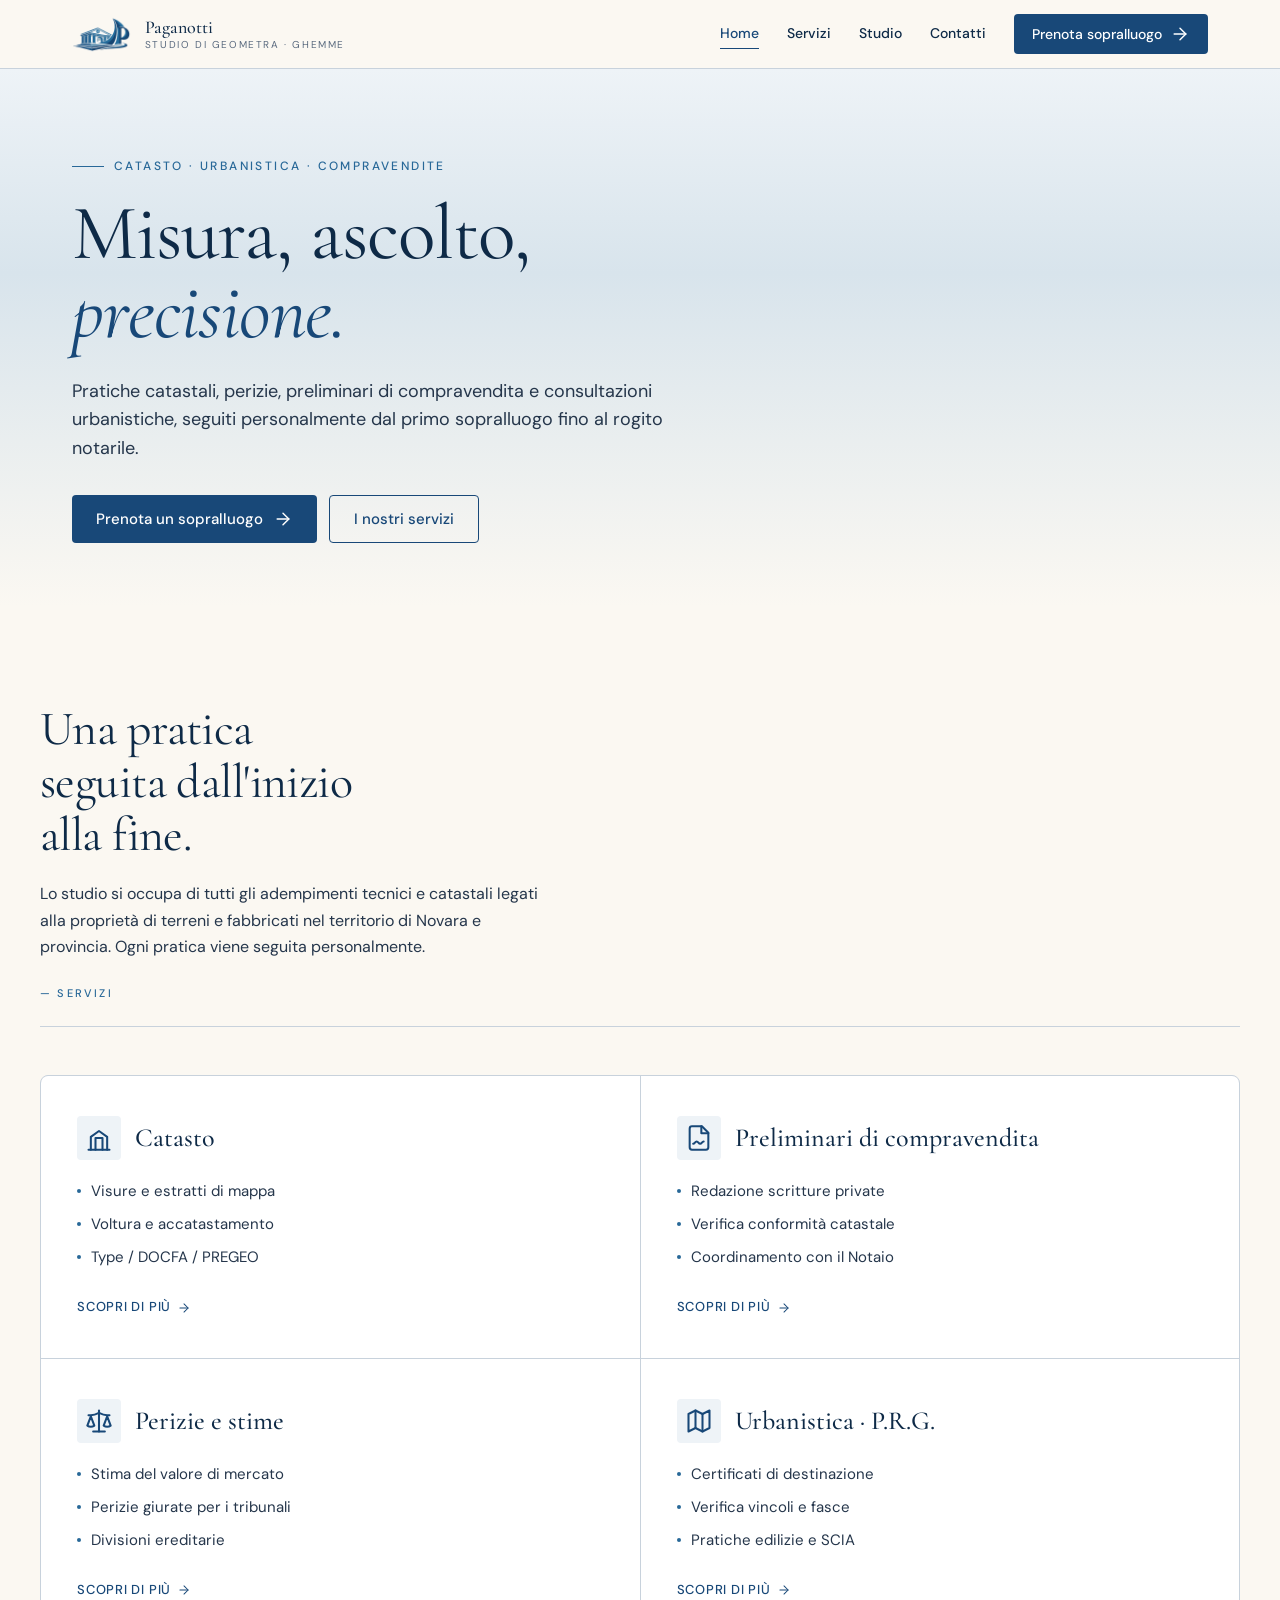
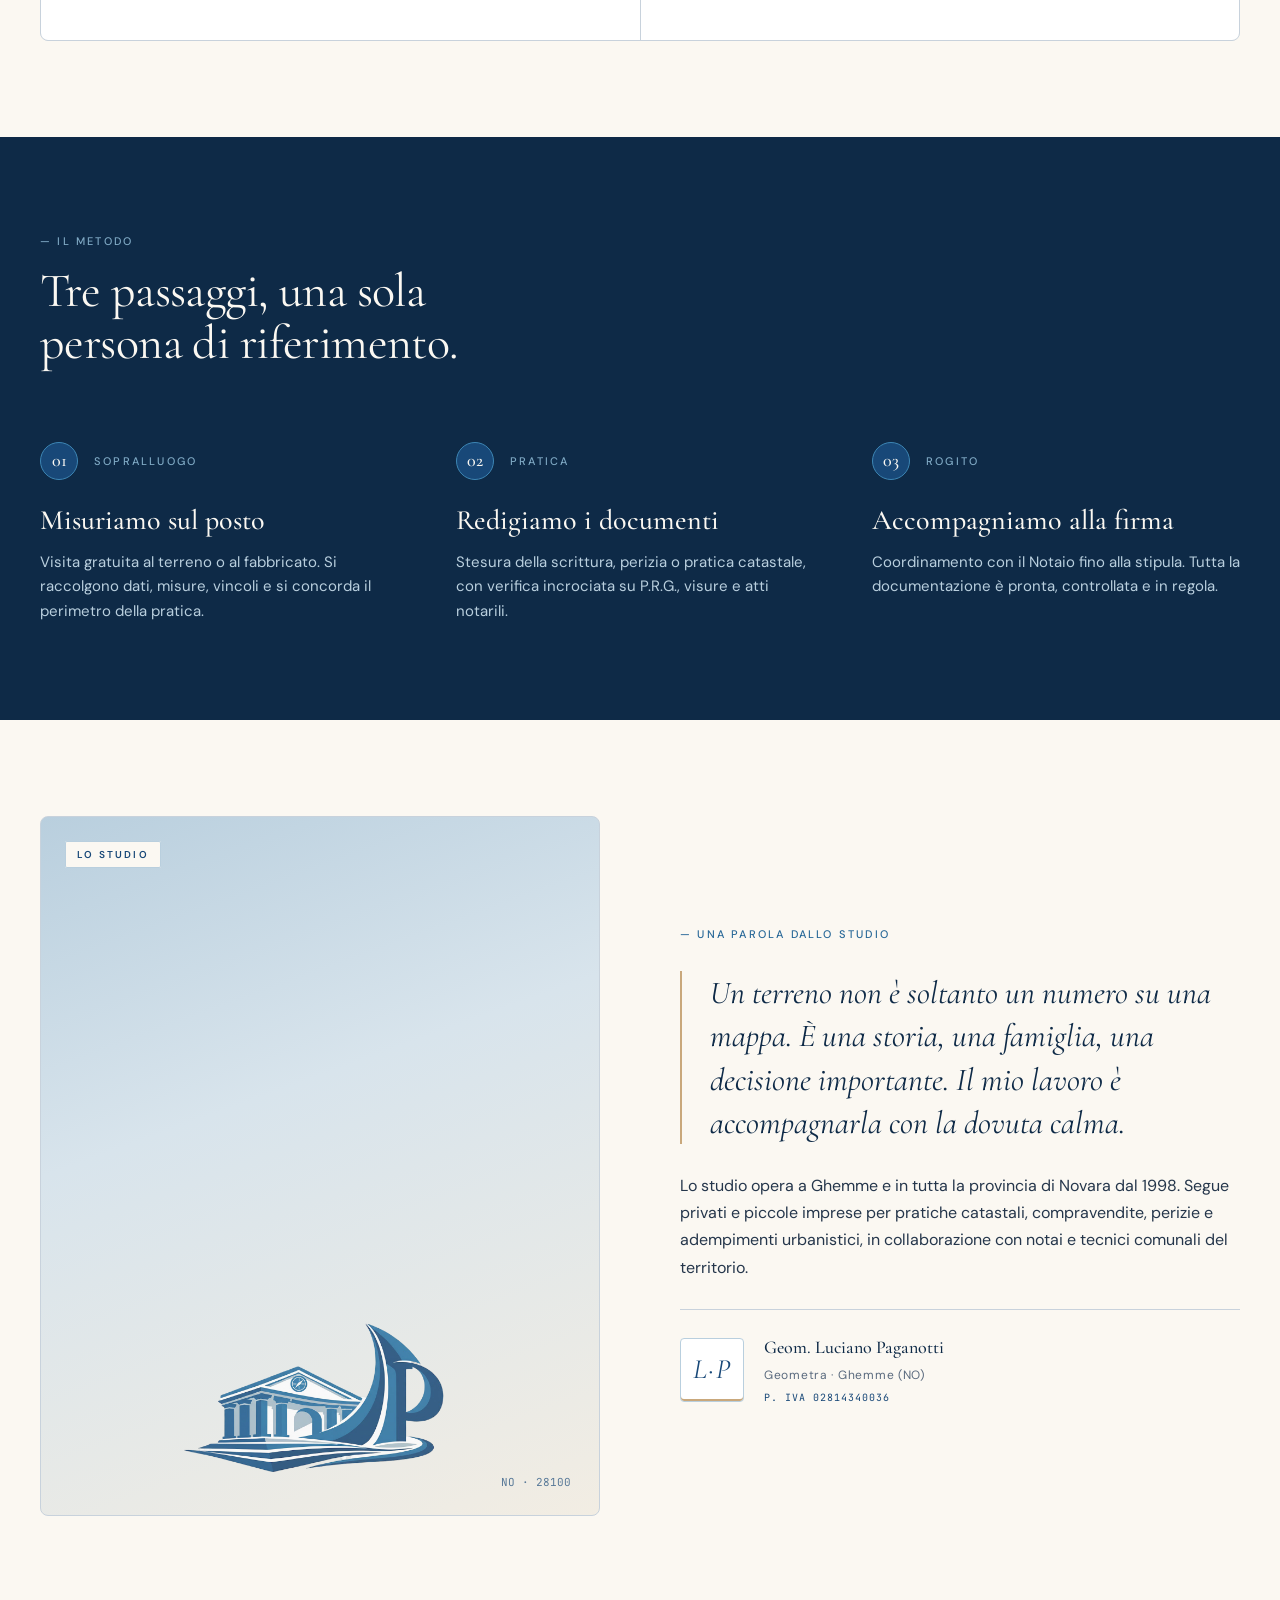
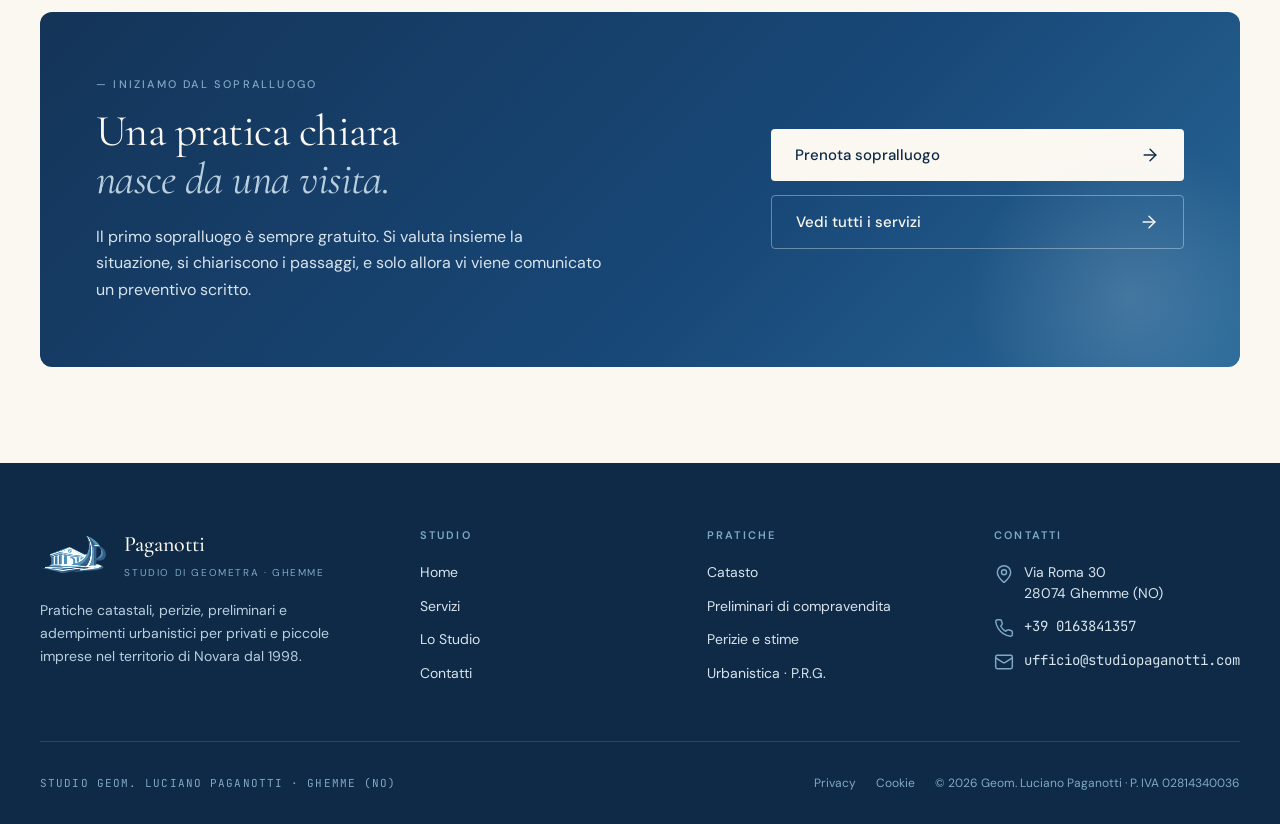
==== Sito Studio Paganotti - Standalone.html @ 203af07f "primo commit" ====
<!DOCTYPE html>
<html>
<head>
  <meta charset="utf-8">
  <title>Studio Geom. Luciano Paganotti · Ghemme · Novara</title>
  <style>
    * { margin: 0; padding: 0; box-sizing: border-box; }
    body { background: #184878; display: flex; align-items: center; justify-content: center; min-height: 100vh; font-family: -apple-system, BlinkMacSystemFont, sans-serif; }
    #__bundler_loading { position: fixed; bottom: 20px; right: 20px; font: 13px/1.4 -apple-system, BlinkMacSystemFont, sans-serif; color: #666; background: #fff; padding: 8px 14px; border-radius: 8px; box-shadow: 0 1px 4px rgba(0,0,0,0.12); z-index: 10000; }
    #__bundler_thumbnail { position: fixed; inset: 0; width: 100%; height: 100%; display: flex; align-items: center; justify-content: center; background: #184878; z-index: 9999; }
    #__bundler_thumbnail svg { width: 100%; height: 100%; object-fit: contain; }
    #__bundler_placeholder { color: #999; font-size: 14px; }
  </style>
  <noscript>
    <style>#__bundler_loading { display: none; }</style>
    <div style="position:fixed;bottom:12px;left:12px;font:13px/1.4 -apple-system,BlinkMacSystemFont,sans-serif;color:#999;background:rgba(255,255,255,0.9);padding:6px 12px;border-radius:6px;box-shadow:0 1px 4px rgba(0,0,0,0.08);z-index:10000;">
      This page requires JavaScript to display.
    </div>
  </noscript>
</head>
<body>
  <div id="__bundler_thumbnail">
  <svg viewBox="0 0 200 200" xmlns="http://www.w3.org/2000/svg">
    <g fill="none" stroke="#FBF8F2" stroke-width="3" stroke-linecap="round" stroke-linejoin="round">
      <!-- temple roof -->
      <path d="M50 80 L100 55 L150 80"></path>
      <line x1="46" y1="80" x2="154" y2="80"></line>
      <!-- columns -->
      <line x1="62" y1="82" x2="62" y2="135"></line>
      <line x1="84" y1="82" x2="84" y2="135"></line>
      <line x1="116" y1="82" x2="116" y2="135"></line>
      <line x1="138" y1="82" x2="138" y2="135"></line>
      <!-- base -->
      <line x1="50" y1="137" x2="150" y2="137"></line>
      <line x1="46" y1="143" x2="154" y2="143"></line>
      <!-- wave/sail under -->
      <path d="M40 160 Q70 150 100 160 T160 160" stroke-width="2"></path>
    </g>
  </svg>
</div>
  <div id="__bundler_loading">Unpacking...</div>

  <script>
    
document.addEventListener('DOMContentLoaded', async function() {
  const loading = document.getElementById('__bundler_loading');
  function setStatus(msg) { if (loading) loading.textContent = msg; }

  // Error sink persists across replaceWith since it's on window, not the DOM.
  window.addEventListener('error', function(e) {
    var p = document.body || document.documentElement;
    var d = document.getElementById('__bundler_err') || p.appendChild(document.createElement('div'));
    d.id = '__bundler_err';
    d.style.cssText = 'position:fixed;bottom:12px;left:12px;right:12px;font:12px/1.4 ui-monospace,monospace;background:#2a1215;color:#ff8a80;padding:10px 14px;border-radius:8px;border:1px solid #5c2b2e;z-index:99999;white-space:pre-wrap;max-height:40vh;overflow:auto';
    d.textContent = (d.textContent ? d.textContent + String.fromCharCode(10) : '') +
      '[bundle] ' + (e.message || e.type) +
      (e.filename ? ' (' + e.filename.slice(0, 60) + ':' + e.lineno + ')' : '');
  }, true);

  try {
    const manifestEl = document.querySelector('script[type="__bundler/manifest"]');
    const templateEl = document.querySelector('script[type="__bundler/template"]');
    if (!manifestEl || !templateEl) {
      setStatus('Error: missing bundle data');
      console.error('[bundler] Missing script tags — manifestEl:', !!manifestEl, 'templateEl:', !!templateEl);
      return;
    }

    const manifest = JSON.parse(manifestEl.textContent);
    let template = JSON.parse(templateEl.textContent);

    const uuids = Object.keys(manifest);
    setStatus('Unpacking ' + uuids.length + ' assets...');

    const blobUrls = {};
    await Promise.all(uuids.map(async (uuid) => {
      const entry = manifest[uuid];
      try {
        const binaryStr = atob(entry.data);
        const bytes = new Uint8Array(binaryStr.length);
        for (let i = 0; i < binaryStr.length; i++) bytes[i] = binaryStr.charCodeAt(i);

        let finalBytes = bytes;
        if (entry.compressed) {
          if (typeof DecompressionStream !== 'undefined') {
            const ds = new DecompressionStream('gzip');
            const writer = ds.writable.getWriter();
            const reader = ds.readable.getReader();
            writer.write(bytes);
            writer.close();
            const chunks = [];
            let totalLen = 0;
            while (true) {
              const { done, value } = await reader.read();
              if (done) break;
              chunks.push(value);
              totalLen += value.length;
            }
            finalBytes = new Uint8Array(totalLen);
            let offset = 0;
            for (const chunk of chunks) { finalBytes.set(chunk, offset); offset += chunk.length; }
          } else {
            console.warn('DecompressionStream not available, asset ' + uuid + ' may not render');
          }
        }

        blobUrls[uuid] = URL.createObjectURL(new Blob([finalBytes], { type: entry.mime }));
      } catch (err) {
        console.error('Failed to decode asset ' + uuid + ':', err);
        blobUrls[uuid] = URL.createObjectURL(new Blob([], { type: entry.mime }));
      }
    }));

    const extResEl = document.querySelector('script[type="__bundler/ext_resources"]');
    const extResources = extResEl ? JSON.parse(extResEl.textContent) : [];
    const resourceMap = {};
    for (const entry of extResources) {
      if (blobUrls[entry.uuid]) resourceMap[entry.id] = blobUrls[entry.uuid];
    }

    setStatus('Rendering...');
    for (const uuid of uuids) template = template.split(uuid).join(blobUrls[uuid]);

    // Strip integrity + crossorigin — blob URLs from a file:// document inherit
    // a null origin, so crossorigin forces a CORS fetch that SRI then rejects.
    // The manifest bytes are ours; SRI protects against CDN compromise, not this.
    template = template.replace(/\s+integrity="[^"]*"/gi, '').replace(/\s+crossorigin="[^"]*"/gi, '');

    const resourceScript = '<script>window.__resources = ' +
      JSON.stringify(resourceMap).split('</' + 'script>').join('<\\/' + 'script>') +
      ';</' + 'script>';
    // Inject after <head> so the DOCTYPE stays first; prepending the script
    // would push the parser into quirks mode. DOMParser always emits a <head>
    // (synthesizing one if the source HTML omitted it) but may carry
    // attributes through, so match the full opening tag. slice() rather than
    // replace() keeps us clear of $-pattern substitution in resourceScript.
    const headOpen = template.match(/<head[^>]*>/i);
    if (headOpen) {
      const i = headOpen.index + headOpen[0].length;
      template = template.slice(0, i) + resourceScript + template.slice(i);
    }

    // Parse the template and swap the root element. Scripts inserted via
    // DOMParser/replaceWith are inert per spec — re-create each with
    // createElement so they execute, awaiting onload for src scripts to
    // preserve ordering (React before ReactDOM before Babel before text/babel).
    const doc = new DOMParser().parseFromString(template, 'text/html');
    document.documentElement.replaceWith(doc.documentElement);
    const dead = Array.from(document.scripts);
    for (const old of dead) {
      const s = document.createElement('script');
      for (const a of old.attributes) s.setAttribute(a.name, a.value);
      s.textContent = old.textContent;
      // text/babel scripts with a src: fetch and inline. transformScriptTags
      // does XHR against the src, but blob:null/ from a file:// origin is
      // silently dropped. Inlining makes it a plain inline babel script,
      // which transformScriptTags handles unconditionally.
      if ((s.type === 'text/babel' || s.type === 'text/jsx') && s.src) {
        const r = await fetch(s.src);
        s.textContent = await r.text();
        s.removeAttribute('src');
      }
      const p = s.src ? new Promise(function(r) { s.onload = s.onerror = r; }) : null;
      old.replaceWith(s);
      if (p) await p;
    }
    // Babel standalone auto-transforms type=text/babel on DOMContentLoaded,
    // which fired before we swapped the document. Trigger manually if present.
    if (window.Babel && typeof window.Babel.transformScriptTags === 'function') {
      window.Babel.transformScriptTags();
    }
  } catch (err) {
    setStatus('Error unpacking: ' + err.message);
    console.error('Bundle unpack error:', err);
  }
});

  </script>

  <script type="__bundler/manifest">
{"96a0bc7b-ccc9-4e23-84e8-40f5778b09e4":{"mime":"image/png","compressed":false,"data":"iVBORw0KGgoAAAANSUhEUgAABAAAAAKACAYAAAACfQphAAAQAElEQVR4Aey9B4AdV3X//[base64]/[base64]/Ao7bINgAeNSpraASMgBEwAkbACBgBI2AEjIARMAJGYKYRePT22AbAo2dlLY2AETACRsAIGAEjYASMgBEwAkbACMwsAo/[base64]/is9e1/7Fv//+nC/+2/fnXHfd9e033nhjwPIDNokNZASMgBE4PAg87lXYBsDjRmcdjYARMAJGwAgYASNgBA4UgRe85Zpw247dx07E0W+3Ifjtmpf/1saB+On/+t+/OvG6/7hh7dVf+felV1z9lc7r8tw7UHPaOEbACBiB2Ung8VttGwCPn531NAJGwAgYASNgBIyAEThABP796kvTyclm9Uf/+7/P6Wqf+9p1q4+4cG618rb5lfLlbaG8Z/uWO/94EsG7/vMjf3vmS/7wcxueduEn5q+99OqS3SFwgC6ADWMEjMDsIfAELLUNgCcAz7oaASNgBIyAETACRsAIHBgCIpJUveCe4fGxxr987R+e1NPRfvpTTz7qRUcsm3fmUzYc9cYX//ZT3viDb339PT/4t+uuqW+/5S8r6chHeqPJN5503sd/Z93ZHz5y+Zkf6bn++uv9A2ONjWIEjIARmLkEnohltgHwROhZXyNgBIyAETACRsAIGIEDRmCsY/fOdWvW/deX/+5bQ+//4DVy845RRO29aHodWHv8qfjbv/ocXvr807r+c3vbCT/YgnNu2zJ09S9v3fhXu3bt/mReKl987t/ddNoR51y1eu1rr+68/vrcNgMO2JWxgYyAEZhBBJ6QKbYB8ITwWWcjYASMgBEwAkbACBiBA0Xga1dcEdUnmr9+3gtf9P1vfvObuPLKK9HfPwzfd6jXG5g3rwuXXnopXvmqV2mZjwXz5wdHH3PU0gWV5PT6pl9cMXzr/35yYnDHn7hy/XXnXHfNU486/9pFay+9unSg7LNxjIARMAKHnsATs8A2AJ4YP+ttBIyAETACRsAIGAEjcAAJ3LF9S1+pt/N7c1Ys+fnX/+teXPb+v8LW3ZMIu8ooo4lFXT4+8LqT8e5XPh31/k0Im7pBsOQYdK97sl8+5rePrXUsPXPzcPTpzbujT++Mm2+v5Z2/u+rNf7Fi6WVXVex5AQfwQtlQRsAIHBoCT3BW2wB4ggCtuxEwAkbACBgBI2AEjMCBI3DDdVc1B/qHbj7m5FP/s95oNH784x/jmmuuwe7dEZxzyPW/jirw2tc+F+eccw6Gh4eRpina29vR1dWFnp4eLFq40F/QWT6ptzn0lsFNt32gb/Ptl0fD2SvWXPiZDSsv/uxC3hVgmwEH7prZSEbACEwfgSc6k20APFGC1t8IGAEjYASMgBEwAkbggBEQkWxseGL72MT4908+7ZTvB50x/vqffoL3X/kP2LkrQTP2ML9Rw2pJ8EcvORGfv/gFGOjXTYBEUMkb6A5ztJdj9HQA/sqjglUnnnLykiOPumQix5X3bh/9wqaNYx/dWffPXHbpXx+7+vxru3QjwB0w420gI2AEjMDBJfCER7c3vCeM0AYwAkbACBgBI2AEjIAROJAEfvWfn6hNTk7eEgRt/9nRPe+Oalsbvv71r+Pv//7vMT6eoVQqQTcKwGcDnH7683D++edj586dSJKkMCOKouKuAJ4wz/KFvZ3zVx+7fsPSo5a/QYbv/tC2e2++on9o52sXnnfNk9e8/vPzdSMgYHuTETACRmDmEnjiltkGwBNnaCMYASNgBIyAETACRsAIHEAC6tzncaVroL67/7+X9fZ+RyZHsaSrDR/6wj/h01/5T0yKhwlVrHNGqj9+7lxc88r12KSbABNxjNB1Io9LcGP9qDRH4SUe0ASSWg1l5zB/3tGLjjrixJf51e4/7ts29ImNjYnLe87/8+cvvPDzK1ee/aWyDmkvI2AEjMDMI3AALLINgAMA0YYwAkbACBgBI2AEjIAROLAEbv3aFVEtbdyduPA7k6P1n01MTGDRokX42Ec/im/8+w+LybLiJ5Bp5gUveAFe85rXFHcCNBqN4g6BTCuSJCnuBtAIPyie8w4CjtdW8ucsWTb3GUvKtXeMbL3rY/133XX5YGP4+Ssu+fNVi8+/tqrtZc8UlhgBI2AEDjmBA2GAbQAcCIo2hhEwAkbACBgBI2AEjMABJ3DXv189Pjk28X8bnvmsv8fE7oHBpAPdK0/COe+8El/59j0op3WUVE0N8MeVEJ/8/dWqYzC4+Tb4jSG4uEMj/23w0hwhnLZN4XRzYLI+CS/w0A4f1cyhVF2M1cvWHtm+Yu3F4xE+sPme/j/dsWv8vMWX/u2G5Rd9tUc3AnQG2GEEjIAROJQEDsjctgFwQDDaIEbACBgBI2AEjIARMAIHmgA/CnDrH/7+wEQj+sHq45/6veGhIQRBgHK5jM9+9rO49cYbgTgGPwrAP2rrdeDVr34ZzjjjjOLbAXgHANtTYRgWdwX4vg/P84rnCFSrVXR2dhbjccwF8+fL+iNXnnDUhqPO7F3c+56d9975gS07Np2/+pJrn37UW69dtODyv2nL8+tsMwB2GAEjMP0EDsyMfK88MCPZKEbACBgBI2AEjIARMAJG4AATkOc8J4nbkrvqSfrvCxfNv2NidBfagx7cdfMmvO2z/4ob+0uoNjNUdBeg4kZQ9er46Cuejnf99tEY7N+KZm0YmdYn9QSQBFkewSuVkIqg5jI0A0HucqT6X6XZRLnRgFePsaq3d/5xJ5zwe6tWLf/Axr7hj97WH71ncqT52gWX1p6y5sLPz78xzwPYYQSMgBGYLgIHaB53gMaxYYyAETACRsAIGAEjYASMwEEhcM91Hx3LJfhhZ/f8f26qkx5r1H/BggW44YYb8P73v7+I7Ks/j3KpDNZVqw6vfvWr8cxnPrN4JkCe50Ub51yR8ryV5zMBmOdzAUQErBMR1Ov1It9RrVSOP2LpU49Z2nFJWzryJ/1bN/3J6ODQG55/7qdPXXbOxxav+ru0yAAAEABJREFUvfTq0kFZtA1qBIyAEdiHwIHKugM1kI1jBIyAETACRsAIGAEjYAQOBgERyW/71ke2ucnBbyybW/23sYkUtYagNO9EfOubv8S7/vjDGImBuFGGl3cCDpgzt4Rrz3kO/uApC7Cr7y7EyRCSQDcI/BIkmYBLJ9F0QVE2FnRiSKoYSX3U/TYIMviewE+acFEdiZbnKKF73pr569cf/xxpL31gYEffp7fevuNP7+5rnjH/nKtWLz3jqsrBWLuNaQSMgBEAcMAg6NvjARvLBjICRsAIGAEjYASMgBEwAgeFgG4CJIlXuzksz/t/tXs3jjFSz8h914oV+Id/+Ad84xvfQLPZ1Kg91HnXzYAkR2+vwyWXXILly5djcHAQURSBzwNgP8/zwOcBcBwdGyyj4bwjgM8OSNMUzPOOAvbj2I1GA1R7pdS2es2Sk1cev+qNGO37SP8dd35kKG++dunZVx239rVXd+qYjmOZjIARMAIHhsCBG8XenA4cSxvJCBgBI2AEjIARMAJG4CASuPtb14ylUfQ/WLj4u/XRATSjyeIz/UPBkbji89/GD2+9EwOZOv81oCQCL48wvzfFZ9/2OpzQXsN4/1ZEo/2QruVoluYjzDx4MdCd19GRTCAMJlEu1VHHJBpSQ6abCFTYTEH5cR1U6ipIpKzjh1iycPHSRatWvbI2PnLlto0br747blwy/9zPPW3puVf16kaAwA4jYASMwBMlcAD7uwM4lg1lBIyAETACRsAIGAEjYAQOKgHXlm9ZeeRR/1jbuHGrOthgtL5SqaC/vx8f+9jHUKs1ob6/RvunzGBk/6g13XjnO9+JiYkJ7Nq1q7hTgNF/1vHbARjh5zgsozguxRFEpLg7oHXHAOuhB1Oqvb0dXV1dWLVscdfiVQtOm+NPfnDg3l/+8Y7dY+cseMOVT1n4xqvn6Vi+drGXETACRuBxETiQnWwD4EDStLGMgBEwAkbACBgBI2AEDiqBu791TTPKB/938ZOP/Zex2MHvnAdUy5q248a7x/GKN70XjRLQLAO5hKoAbQCeedxifP2DF2Fd7V7UfvVjlLbcAT8ZQymfhPMFQclHmAmSiToqaV4o9WNQUSCgtBWoLm1fzRNEeQwJHbzAwQ89zG1fhEXdS/31xz7rOQvnLP7j/i1Df7brzu0f8F/7Zy+ee/61i3QjwP72hh1GwAg8RgIHtLm9CR1QnDaYETACRsAIGAEjYASMwMEm0N3Tu8vvXvBtTDQ3igh8X533MMS8efPw65/8BP/6r/8BJ4BWIctQHLn+fMqGVXj3u9+NkZERDA0NFXcDJEkCPhdAq8E7ATgW7wwQEe0vLIY67uAzASi2ZzveMcB2fDYAy9iP9WzL+s62amX1iUc+dcXJ69+c7t76od133P6OnjM/8czF5187V9vY3+AFWfthBIzAIxM4sC3szefA8rTRjIARMAJGwAgYASNgBA4ygVu/dkXk+eFNvUcd8e3a+DZAAiSpIK9UMHf9enzir7+B/7lzEhn00L92q+r9VxKgN4nxmqetx+XnvQLN/[base64]/YAj3O9IU8H28+tXPxemnn46BgYHiuQDbtm3D9u3bi2cDhGEIRvcpjdQX3UVk73MAOAfLKbYREd0MyAs558BvDeDdAByndV6r1RAGvr/6qFWnLjxuxTuyoY1/vGPrzje/8o1X/87Kt35p5cqzv1TW8aZuN4AdRsAIGIH7CBzonDvQA9p4RsAIGAEjYASMgBEwAkbgYBPgswBCP/vJkoXz/72e+Mi8NtSbVUzWy2guOh5/9W8/wZe++X/YlQORutYNFwOBBtyd4Lgq8InzXoDnPPlExCP96KprZH/zJmT3/hLV/rtRSfkcgDqiPEAz81FHgInUwWsAbSgjylLEeYbcS+FCwHcJsqSGLKrDR4qkmRRqxB6aaluQBaDKE5OYm+VB76oNv7Ny7bEf3D1Rv3LTrZs+OOo3X7HsbV9Zc/QV1+loB5ucjW8EjMAsInDATXUHfEQb0AgYASNgBIyAETACRsAITAOBrde9t7/cveAHY6MTuxh11yh6Eb13Golvnz8fV199NW68cVthSeACaOWUtGT+ogW44IIL0NvbWzwTgJF9foafdwLwzgB+jp/jaFOICBjR5xyM8LNtq459KM4tIsWdAiJS9GEbkfuXYc9RCkN39MpFx5xw8rqzqo2BK3ZsuvfyiZ2jz15z4d/M17F0p2JPQ0uMgBH4DSZw4JfuDvyQNqIRMAJGwAgYASNgBIyAETj4BEQkLoXlm5GlP846fHR0aGhfI/BdzREskAbi+Sfg7Pd+BuND4xrDB2LfIfE9xKJ51W+tL+Ndr3s+Jgc2I5c6mmmIKCuhtrtfy/oQTw6iJE205UAYxUjyHB4/IoAcufZvrVC0nqLX7rGNODgIuAFA5Tovlfk+KK8qSLwIlUoXYjVm8REnrznh2BMv2DI2+ZF7RsfeuuDCv3jOggs/z42AfWaBHUbACPymETgI63UHYUwb0ggYASNgBIyAETACRsAITAsBX9Kdc4465jv9uwdHyuVy8Vn8VkS+Uqmg0Wjgq1/9KqIoV6fcQV33wi6nrjW/IeBVr/o9LDriCAwPDxcOO/voxgLGx8eLZwmMjo4WYzLqz3KNzhffCMCUzv2+Yhnn5gRsS7Ffqw3PKbaj6vU6m4Ipnydw3BHLNqxa3PmufHzXB0dHxi5eet5VxcMCta1XNLQfRsAI/EYROBiLtQ2Ag0HVxjQCRsAIGAEjYASMgBGYFgK/+pvLa4s65X8qzaHvh/PmIOtoQxI1ETXq8GoOC6rz8Yd/9R/48x/chXqjiSwFRBLEeQMdLkMpquM//v4arOyKsXvXTjQnJyCJQ4AQYX0YtZ0bMblzJ/xardggKBx8DfeL/hUtup2APANTbig4zSHLodW62SCgs09BK3nHQCpAon1ckCF3MSIRZEGAtBEhrjUQaNoJ5xasWPnU1SsXv2d73+Cnt9y16d29537uqb2vvbpTNwIc7DACRuA3hcBBWae9iRwUrDaoETACRsAIGAEjYASMwHQQEJG8zU82LVy+7geNZhTxWwD4WX0tLxxw5nt6evDXf/3X2LRpk7rXDqn+17KN7Xp7BX/0R39U1DWbTaijXfRl9J6Red4F0N/fj7GxsaJNK6LPMbghkCTJ3j6sY3+K9Q8UyzkH5+X47M8y9uNzB3jOfG1yIjjyqJVPXrJu4duH7/zZe0cao6+d/8ZPHd915ud6tL39Df9AsHZuBA47AgdnQfbmcXC42qhGwAgYASNgBIyAETAC00Tgx1dfOtFTDX+6a2Dkpu72KtJKL2quDV4+CpeNoFFehZ/dOY4v//N3sW0sR5o0IboJUM+BSVVPcwIvetIK/MFZvwcZuRcurCLOPfhRjDZxKGvbZGIU9d39hcIkRilN4GdZISDTlWbIvRyZyxC7tFCi0X5G/bWy2CCAtpc8x3x4aK81kTWHIMko4iBCVk6ROP3TPAwxOTQJP/WR1DN0VbrdipNPPT2slP5koH/yI6NZfnbvGz9zzNIzrqpwXJMRMAKHKYGDtCx9lzlII9uwRsAIGAEjYASMgBEwAkZgGghoND1zQfWengWLfqx5dHd3g9H1RCPzrc/Xd2jZF77wBfzwhz8s6vhsAJrGOwSYBkGAl770pVi9ejUYiWd5qVRiVeG8O3XOWc5vCGCUXqPw4Fws51xMWdaqY56dWynzFM85Dvsyz3lYzm8XYBnzbW1t4LMIWMc18NkGi+f1zpm7sOt0NEfePbxl46UDgXvW4vOvnKtj2N/zhGYyAocZgYO1HHvDOFhkbVwjYASMgBEwAkbACBiBaSMwmNVHKn72v8Nb77rHn7sQWWcvGrlG2YMccW1Yo+1jcPNPwhvOejc27ZpE5LoQIUGqUfuqJChlTWxYIfjo5W/AxG0/QdAcQJpXkUs7xOWAZOjOG5jjYmy95XYMb94GadbR7js4ZMgSjeLrWF7ZhwRTcr4H8fTP7Uz7q8LcQ9UroekHmISgmpcQRA6VOECp6aEJH7VUMKF1k+Lg8gC+sE2mbT309HTjiNXL5y1bu/ZNzV39H9xxy663VF/3mafOPecvO3QjQGCHETAChwuBg7YOd9BGtoGNgBEwAkbACBgBI2AEjMA0Ebjr6kujPEt+PZYFN6gzjPb2djCCn2UZGKFnvlqtQubPx5e+9KUiqs+oOyPsFNtMTmZ49rNPxesuvRSM9DNSz/5sxzsEOC7PwzAsvl2AzwXg8wHYtxWtZxuK7SjmWwh4zrla5483LZdKcsQxa05deczSS+ub7n7P7u23v2rOOdccteD1n2jT+ezv+8cL1voZgRlD4OAZYm8QB4+tjWwEjIARMAJGwAgYASMwTQREJEceb9ao+/duuvfObbFG6ittVcAJSlVBJg0EleXo7F2P675zC777s51wWYyyL5C2uZjMy2gPJpFMDuJdZ52OkxY6jI41EMWimwUp4rgJF+sY2qekU1FJrYaR/n5Mjo7AR46KH0KSDEgz8KYBdcZRfCRAi5x4cM4V5+XYB1X3SqBqQQ6qlE+CaotTUC6rgMoQgCrl41o/joR3GFQrCNsWdh/5lKe/AN2L3ze0ZeTdfZG8pPvcz6/EGVeEsMMIGIHZS+AgWu4O4tg2tBEwAkbACBgBI2AEjIARmDYCt3z24porhb/C7vHb+Tl63gXA6HzhhOc5dJOguDNgaGgI3/jGN8AoP5/ITwNDjeozZftFizrx3ve+F/HoKBj9Zxmdd4qRfp4zZR9G9QcHB8E7Aejwt+o4FutYxnxLrGfZw6nV9uFS3p3AetqxbuWyFSuPX/u67mz43aOb731Td1B5+oILPz//+uuv99nGZASMwOwicDCttQ2Ag0nXxjYCRsAIGAEjYASMgBGYNgLq4Ge+lLcDjZvjwS0YL4VIe7o1Ih+iHHSiGU0iyyPklcX4h3/8Hv7zf25H/2QF43mGSQE8yVAKHEoa7X/mSWvxrsvPRTa6SaP6QFmj9bFfQeSV4Zd8JHnCmwtQKZfgxQlG+/ox2TeAoBmjw/NRznIEuaCkkf/MEzSzBHWkSEMPTZ6rHJqgwiwD5aU6lirPYxRyg8hVqUSgatlCUBVdi5fzuwnqiNIJoDYIPxrFnGUnHLPq+Ce/Y2Qy/VDflpGLXv7lm07pPvuT3brZILDDCBiB2ULgoNrpDuroNrgRMAJGwAgYASNgBIyAEZhGAuHE0GjnsjU/2bxj9zZG27u6usAoOe8CYMSeZXwWQHtvLz796VDneQ0AABAASURBVE9j+/btxW35/Gy+biCAUXu2L5fLeMELfgsbNmwAo+2M8LMNx2HKcdSxLvqyPfMjIyPFXQX8hoHW3QJcOvtwbOZ5RwHTJyLayPG4Hs7DPO3hPMgzf/GKBU+ds3Le24bu/tW74kb0oqXnXbPkuuuu857InNbXCBiB6SJwcOexDYCDy9dGNwJGwAgYASNgBIyAEZhGArdc94G4uy28KZsc/8VYI4Qrz0d5bi/qGnEvIYaLawhcgK72LvRni/HJv70epVKOatWBTjydafgeMufjxOXAJWc+B2ObtqCs5zUpIQra0MxTZL6DcwCfDRCkGdr9AJVUEA2NYWzXAJKxSbg0h5fp4p1APIdMo/+xB0z6eaE090GJ9qMSF4Fq6NhU07WDEm1HVfIhUH42hpLo+HEMiSK1JQTCMsIghpM6OoIyuoOgc/2pz3nJZIQ/7huZfOtF/[base64]/avXvkHkGGDilhYXsvJn1BXC1hJJ7EJDRyXq5CFi/Fn3/5n7F9dxPNrLNQ5lLkkmNukGhUP8Z/fe3jWFzagbbGMHrzGtqyjkJ80j/lldsR5R7ghchdgKpoJH98Nya3b0J95xZ4Ew20a5Tfz1IktUm4KAbvGhCBHjlyLwd8QOAhTXJ4vHOgUAY/03qtyVWJVEC5oIoUAaIUaGr7XKUFgKYuEzhonzRB4Hkoh2rTnLVuzZp1v1dD+eO77t75/t/70o2n9b726k7YYQSMwEwjcNDtcQd9BpvACBgBI2AEjIARMAJGwAhMI4FXCm+ol01ee89N/Mw9o+H8RoBQneFWVJ7ReBEBnxFwww03FHcB5DnAyH+SJGjGTTCqz3xHh1d8K8DExATq9ToYfWcdx2X95OQkeDDPlAp0IM4xMjKC4eHhYiyWsQ+j9C3xnO3ZlmI5z5+IOKaIFM8z4PppK+detWTB4tUnrn/j5Jab3zNU2/3yBa//xKq1l15deiJzWV8jYAQOJIGDP5Y7+FPYDEbACBgBI2AEjIARMAJGYJoJhOX+3mpwY7p7ezzmBFS5o0Mj6AKvVC4U1cZQ1sh73LYW/3z97RgaH0amgfyKX0I5KCPNE2QaWi/pX8zPftpT8YZXPh/J+A40Aw9JOdSAe4JSVduGKUI/BpCoo98EvCoy0Tk0Fp/FKZrDuzHetwP56CjaswxlDwglg5dncFlabChwUwHOg/MD5OL2CMiQ638ZILlKQ/6iwsMfIgJuJPBjDkxFBCKimxsBKpUKVq8/6Tmh53+gr6/v3RtHk9MXvvHqeTq/gx1GwAgcWgLTMLv9jz4NkG0KI2AEjIARMAJGwAgYgeklcN35G2pBGPx62/DErXSERaai/XSAGalnVJzljJDz7oD/+q//wi233KJRcyBOp5xyz/NQ1s2CKALm9QZ47nOfC7ZlH34On/2ZMnLP8USkWCT7MSMiYBvW8VsEBgcHMTY2xqpC6nTrhkGqc2aFg05nvajYzw+23Vf7abK3iPOJCGgH54ceXDPt5nMBWL560dwVR6zsPi/dfu/7x0d2vmHBudccZw8JVFD2MgKHkMB0TG0bANNB2eYwAkbACBgBI2AEjIARmFYCGzZsSMouu6O74v9sUqPtaSVEVq6gbd58xBpMh0ba2zo6UGlrQ83Nh9+9Fu/91OewcSJFxRMEeYrchWgkObrUry8lwGknzcN5rz0do/Xd8CoZorihwzh4aAJpTR3uVB35WB36QNMykPvIUoeSRu3VFnjjk5jYtgON4SGgXkOAtJCkOaiWg6/bARr5l30EzRNfpj8o3HfXgJY88MUNAKq1McE8x2Y7Ov/it+naKmhWFuOIDU89OW6f9+7+e3a9b7TW/P2551+7SNuaj0BYJiMwvQSmZTb7n3taMNskRsAIGAEjYASMgBEwAtNJQETUq877Kj3zbty2c9cknWFGv/mZf0bFGW2nM8zPxjNP9fX14Xvf+17hXLO9jgFGzkWANEXhhJ9xxhmaT8Gx1FEuIvq8C4DPF+D6mLIP+/O8JREpxo3jGPyGAD5PgO04L8Wx6KizH/Mttfo/VMp2D6wTEd2AkL3FIlKci0hRxvUzw29H4JwrFi/sXXzcqlfUd9x5+e7tO1+7+LxPrccZV4RsYzICRmC6CEzPPLYBMD2cbRYjYASMgBEwAkbACBiBaSbw0WvPn2hrK90Zj45vQ54gDkLUIOiYOwexE6SuDVFeRpLlCHir/5yj8P7P/5NG+OuAH2pkX1AJK/DjGkp5ExXkmF8BPvqeC9AcuB1OI/cBHMSFU0qbQNLQ8qhQRn/bc8hF504b8LIYbaGHvFFHfWQYtZER6E4CAm3n5VmxQSCiJ3s48ZsIMt12yJECkgGan5JmH+blnNq0ZxzmKREpxuemw2jmY0JKKDVzBPUUbbUM86WCtSc+7WT4pct2Doz9QVvH/GfZNwU8DGSrMgIHmsA0jeemaR6bxggYASNgBIyAETACRsAITCsBfhtAFgab4AW/ZqS7FfHu7OwsHpJHY0QEjIiLCMIwLCL6//3f/80q9c2Twml2Wq4ddOtgyjl/5jOPxpFHHgk+/Z93ELA/I/ee54ESmWrXis6LyN5ylrEPv02A3xDAVER0eAcRKYTHeHDMfbuICGgP10yHn3nWi0gxDzcESqVS0YZ1bMeUWrls0eI1C8rnTW7f9PakOfyixed/armO78EOI2AEDiqB6RrcTddENo8RMAJGwAgYASNgBIyAEZhuAolXG1y4cvmN41vumsh9QEKHJAhRnTMXqUbCPb+KFDFyl6KOHnQuOBJf+tb/4OahJkqeg5+l0CA/4AmQjCNEE0eVgT/7gzcgiGNkExPat4pG7CGuN5DHiUb0G/B1tEzHTfMIsTreVCo6N3ScKEJbEADNCAPbtmOobxf8PEPV9+GSBC7LtD8gaVaotalAB53Cfo48z4vNCqasFhGI7F+VbBJBNIpESnClDojzC7Whhi4/QrPU49Ycd8zpY5H3Rzvu7H/bgvM/d+rSy66qcFyTETACB4XAtA1qGwDThtomMgJGwAgYASNgBIyAEZhuAv/4umdOVirlXwzH3i8Z6Q41mi8iqFar8NXhZoTcufv+JGae3wbwi1/8AuAH/1mnzjVUoa/uf9wslrBy5Uq84AUvKO4Y4JP9ORYj+yJS1D/cD7alLXTsOR/78xsCGo2GTpODZXTkOR7b8nkDD7Tz4cZ/onWcj2OsXb1s/aoT1l/Uf9vNfzg+6L9w1Zs+tUDtug8WG5mMgBE4AASmbwj7H3j6WNtMRsAIGAEjYASMgBEwAtNMgN8G0J427lk2v/eGkb6+vKTzZ56PoNqGUlsZzTRCHpYRiYdSliPUqPv2dC6+9sM70d8/CIhD3QsQ+QGgUXoPgrYkxsqeAKc/7UTMDRNUtS7XaH6eOaQJ9EinJDGgSnNBBq3TvYFUJZnAFx+SpVOKmpgcGsTYwE5k9XG0eTmCtIk8acLlCXztz+cNQMfw1BY8wSNDoPYEasNgoVqpCWrM7wTVU6mgpBselTBDW5iGazcc/6LR0f4PbBxtvqn3gi8eo5sA/hM0wbobASOwL4FpzNsGwDTCtqmMgBEwAkbACBgBI2AEppeAiORRmA90dM/5Vf9obROfws/IOqPsfBYAo/DapjCK0XZ1btHe3o7vfve72Lhxozr9mLr7PwN4+z3bM3qfxTGe/vQ1eNKTnoTx8fHibgL25R0GxWAP84PjsC3FuWkPy/jNAHwuAJ8twO6sb0X+aS/PaSPrHk5s93B6uL6soy2cj6x4XtENgeOOWnvs0nL6tuHNmy5bdO5Vz+y99OpOnUNYbzICRuCJEZjO3rYBMJ20bS4jYASMgBEwAkbACBiBaSdw+8fOqTlJb+tq67jFTU7A07+AszQG2koIezrQSFJAo/[base64]/MZdWzb/0dCOsTPnv+lza462rwt8QtfCOhsBANMKwU3rbDaZETACRsAIGAEjYASMgBGYZgIikkZZuqva1X07n7qfpik0el1Y0dXVVeT3RvbVGWcUv1Qq4X/+53/wq1/dg1xbltX3ZzSe/dra2oo+6pvjtGefhGOe9SzwM/yMmD9ShJ79dThwPrULLVuYZ7lzDnwWwO7du4s7C3hOsY7iHEwPpmgj18FvTeCaOT/npa18PsBJRy97TnfQvGxg090X7uzofvKC13+iTfvIwbTJxjYChy+B6V2ZbQBML2+bzQgYASNgBIyAETACRuAQEKjWMFryw1/Xxhs708YEAiSoew55WxWdVXXo4wRxFiOTDG1xjA7dJBjtXYsr/+l6bQs0J2OkjJtngrqWjCeCNi9FWdfy4fe8BdnYDh0xQJz7aPBOAJXoZoLTXYJSmoFy/Cy/SsTpBoCPXOvTJIEvKSSLIHGEitpU1r/Qo4kxjA4MoDYyAmh/X/sAPlI+REDnfCKvxCWg2mKuNUMQdxRK8zZQ1TBFFo3CRQ1Unc6UhrryCnq8GG3pJAYxF3OXHrlu3RGrLh7eOfS2Ru5On3fBFxfqJoCnre1lBIzAYyEwzW35v/Q0T2nTGQEjYASMgBEwAkbACBiB6SVw47XnNyRPbx9K3C8YzRaRwgB1WovP/DebTTDPQka/+Tl4pj/8zndw6233oK0tYJU64Oocq+MeBH7xTIA4iXHiiStw+umng5/dZ7+i4X5+7Ds+bWBbpxF/RtZZxzwj7uzKOxAYbeedAByXdS2x/mCKtnEu2kLbeLcCbaUdPGcd1VYuVU45evlL3cjWd4wM7Hzt0nOvOXbx+ddWdS1TcGGHETACj0RguuttA2C6idt8RsAIGAEjYASMgBEwAtNOQESyJBq7e36l8YPRpIqJvAPVKEG5ESGpViBdnRrXLxUa90PUShV0+VVUSx3466//B/pjwOUZKmGAjgAo5TFSlyGRFAsEePe5L0dbMomgNoz2fBBt2W7EWYpE+0ykPuooadQ/[base64]/OsGwOFKfd9rj8HI98sZz2fB/DTn/4Ut956L4IgAMvUuYXTyD3z7ByGwPLly/H85z8fvJOAYjkj5mxTrVaLfuzD8kerlh2cd2xsDAMDA8VdCrSJY3Bsjklb2ZbReUbrWfdoxHU8VLuHq2MfzsM7BciR6YI5XfOPPWH1mdGujZePjI2dueica47UMXSHg61NRsAI7J/A9JfaBsD0M7cZjYARMAJGwAgYASNgBA4BAXWUUylVd2JgpM+LEyRZU6PbEURylMsh0lKIukbzvSQCmnUkCdDW1oW7djTw01t2YqKZoJkJJIshSDXNC2lrtPe24TWnn4JeGdRoeVnHDRF6JSTNFI36OJyk2sPTCLv/iCtXxxl0sNmQTj3FTYXx8XGMjo6iHKeo8FsEcp0/1XFdDgQOuRPwjgMvg0b5AV9TyuVOI/8OiZsSx22Jc7XyD0xZRz243EMYVnW+RNcTo4IYQVKH+O049oTjN9Tj9LJdg8Nv7T776mctP/NzPTqGwA4jYAQeTOAQlLhDMKdNaQSMgBEwAkbACBgBI2AEDg2BJBmB72+jU80IeiulMZVKBbpJsFd8BkDr/Prrr8euXbuKyD/75Op4s44ReM1qhB846qglOOWUU9D6pgGOT0eebZgySs8+nOvhxPbqNBdzMWWUnWXsOzQ0hOHhYZ0vA+8EYDnnYR3ztO3hxn48dbSBavXlHQnckCAf2sCU83PdzK9ZOn/xivnhuaP33vyHu5OhVy0975ol2t/8jhZAS43AHgKHIrH/EQ8FdZvTCBgBI2AEjIARMAJG4JAQEC8YKXd3/CIf2o5mqhFsJ2g9/d91tiMpa+Q+SdHuPMAFiJIccftyXP/LLbj+xpswmvmF802n2/c8BJ5G9AMg0+YrO4HzX/F0NDZtQVk8CEIEfhWVkg9fo/TiQuTwodlCDwXA03FbjjwdajrXLXHeel8fUt0E8NIIFQ8QDfnHaQOJRuK9ktOCvJBMJWgdOZzOr/Wtgj2pOud7cg+fsB1V05XVxcGvNYCxCcRRDVFzEnn3PIxIiJrMR9C11q068qTfqQ1O/NH2zZsvXXDuVccdfcYVIewwAkagReCQpA9+BzgkZtikRsAIGAEjYASMgBEwAkbg4BO47vwNte7uzl9sGxi9pxVZp1PN6HkQBOBdALSC53R26YzTCef517/+dUxMTEJE2KRI0yzVFIWgx6mnnoreNWu03QTYV0TQivxznpZjr00f8sU2nLPVn3k2pj20kenIyEjxTABG4tmO9ewnMmUbzx+LOCbFPkwp5vcnsqAdnI+2lUol8Jy2sB/zXGt7eztWrFy6eHVH/Nb+LVvfNhK0PWvl2Z/s1jaPz8j9GWNlRmDWEjg0htsGwKHhbrMaASNgBIyAETACRsAIHAICGzZsSALXuM3lzZ/XNELedB6QexCNzOeeQ7WzA3RqPc/TYleomZZR6ViIH93Sh+/85B4g4KfefTh1/[base64]/gPQNx8PsLz/rCPB2Xy2kNaakR+M0jcIhW7A7RvDatETACRsAIGAEjYASMgBGYdgIioj55utO1d/06Vc+dUWzn1NFXz1zrwCf2M6Vh6qSqw54Xn7VnGTcF/uIv/gKeU6deG7CMfT2Z+pPaCwLkSYLf+q1T0dExtZHA6L82Be82KJfL4OYCzx9OjKDTLvblHFSrPTcEWMc2tI/PA+DdAMzz8/itdgczbc3Vsqt11wTPaZ+nmydcJ9fLddOWrq4urFvY/pzJe265NGmMvGDPcwGmQLKByQj8hhE4VMuderc6VLPbvEbACBgBI2AEjIARMAJGYJoJfOUzbx5dOLf754Mj9R15JiiX2qG7AkiTSKPsGbzOHoxree5laKYNNCbH4ItG1TtW4uc/34xv/c/PkIYl0EGnI+4jRsmlSHIPiQRY2wm8/8KXozbYD0kjpLq54OnmgHZAqlHxuKllvBsgzSA5QMeZwp6jmcRINY6uOw3INE5Oh/t+crnWpyg7Bz/[base64]/Qj2aMpybAAKBOrJge7bz1el+ylOegt4FC4pGaZre7y4CRsfZju2LBo/xRxzHRQ/[base64]/[base64]/[base64]/680LL/jiscojgB1G4PAlcEhX5g7p7Da5ETACRsAIGAEjYASMgBE4BAREJPVK+WbX1n0Xo9GMmAdBAC0Ho/[base64]/ZvGakM5vBhwPjKNzWeifyJ7PkphJwRlOEb1VaFrwMsnEUkJu0fr+PEvbsFwHYgbGfLEaZQf8KIMkSthUsfhh9qf/6yTEHR3I40iRFGC9vZO8BZ4OuLcJFBH936r53muJZQm93uJFlLIch1dEBXPHdC5fbU38ArHn+NWxIc0E9QGhzC5exBJGiEs+chDUduT+435UCe046Hq+Dl/ymUBKPIo5Dxdu4dyGhcK8yaoyFMmqhwlUM1ckHoBmnmKWBcUSgyX1tGzaFXv3FXLX7V9x8Cbe8/94lOOPuO68KFssHIjMGsJHGLD9d3iEFtg0xsBI2AEjIARMAJGwAgYgUNAwB/eOZYHlVv6d4/uYrSfjjnFaDkdYEbTmW+JUWyKTnZXTw/+7u/+Tp35FEHZB5153S0A1BmP1OFm/yjJUC2HOP/887Fr167CQedzANifKvo8YN3s94CiB53SBtrJ/rSNDVrjsox5Rtc5B58HwIccsg3H5jqZfzRi+0fTbn9taOP+yllGG5nSdirSzRHa3Gg0sGThgvKxiztfNbxj8x/sKu94zsqzP9nNtiYjcLgQONTrcIfaAJvfCBgBI2AEjIARMAJGwAgcCgK3fu2KqFwKtmA42pGNx9BQuUbxPdSzCKkPVOYHSKtNJKgiyspoYkqsbK9046ad3firb22CBv+RlAR10bZhhi6U0OMqaM8dggi49FUnY21nHxpJCq9URiOdgFfO4VcFmR/DTzSvCpqCMHK470g0m8DLs0KpaORclSOFBtsRCIpyL80RwhW2B+JQ8j0gTVD2RCPrMSZ2bEU82I9e3ZjobNaQ5EmhOItBZZIB2iV3uY6cIucce6Q1eODh5dpc5Ws/qoRIVxypDVmhTHwdx1OVCknmgXJZBqrh+6h7HpJYeam4DkrKXco+wFjbkmDJ2qNeMbRl2/s21d0rV1782YW6GSEPtMPOjcAsJHDITd73HeaQG2MGGAEjYASMgBEwAkbACBiBaSXg/F1oNHeog1lE8Rk199Q55TntaG9vL8pZxmg1xXIRQXtPD77whS8gShKICHzP17xuHkS6mZCzFbQcaGsr4XWvex1Gh4cxMjICjsEoOAU9RKQoYzmFA3CISHHHAYfiPJyXzwUQkb3r4d0AIrK3Hdu21s38I+mxtH2ksfat93WDgHcwnHzyUc/AaP9bRgaHX73kgk8v0/[base64]//Ik1Q3K6RQpqPnct+gtIi6r+S+HMe/7+zR5UopQPk6KMU7GArlKTxVHNWUTYRJeFh35NpjaqN9bx6aiN+49MJrTUrqHAAAEABJREFUjll62VWVRzeLtTICM5DADDBpn3eUGWCNmWAEjIARMAJGwAgYASNgBKaRgNTV2+zq2TxZq2WM8vOz9XRq6UQz5XMAKJ5TIgJGqGkiI+jh3Ln4/ve/j0id7CAQpOrcuiDY2yaL2RJYsmQJnv70p2N8fFw3Gqb+BOf4Ivt42tqUZZo8oRftbA3A8bgu2szP2g8ODoJlIlMbBGwrIlOOf5YVKfuyDcX8Y9UT6ce+tJdsOS/TE9YuW9sRD50/vGvreUk9ONU2AUjGNBsJzASbp959ZoIlZoMRMAJGwAgYASNgBIyAEZhmAluvuyzqmNd1y0B//2bRCH+cJsjiBJLl0J+I1bEvtXcgBp37TK3TVB3mhDmNVrdVSvj2T27HzVvHwUg7g/lFSN3XdroZkPOvbe02v6cTL3j68cDoNuSRwMsCQKPvOTxkGoJPkCLNo0KQTOtUYGcKew6WZcgE95OaqDF77JVzroj+0x6ndvMz+2U/QCge4loDE32DKOkCSjoOoqaam0HNLfpwQwCYmod3AWTFqHumf4gkz2nB/StZRt2/[base64]/NkfLpdXPUiMwswnMDOvczDDDrDACRsAIGAEjYASMgBEwAoeGQMlvDkKwiU/Edxp91tC0bgR4EA21exqhR3sVWbUMkT2+pgQaF/f1XKPnLsJYNh/X/99WjIwNoxkn2r2kdRX4QYo4jlDSZQUZcOyyTjz7xFVojoxB4lTHcEjSHKkDMk+db8kgDMVrJFxLtF4KZRohp/j5/[base64]/TyH+gowCNRow5PQGOPfZYoFZDyocFaI06r/oTe8dlxBtP8KBtIlKMyaFEBByXc9FmpiKC0dFR8E4ArpWftWc/31f78eCDfR5c+uhKHm3fVruWjUxpF+8EoI08b+WXLes9bXzjTRcMj9VfuPCiL8zTvvLorLFWRuDQEJgps9oGwEy5EmaHETACRsAIGAEjYASMwCEh4Or99Xk93Zv7hodHgpIPvxzCKwVo8zWKr+H5Sf2L2e/pgidubwScDqnvO3XkY3jVHgwOTuC/fvQrjCcAnG4eiNPNhCagUf2MZVmKTDcBXvTcZwATg/CicWRpBF+bNtMMfNYAnVvoIchAabZ45eqsU8XJw/zgXQCU5+mg2o7jqWOsY+meRJbpD43wa51TW6phAEbax4eHMD44XNyRwDsEookaWM8IvO8JPAeEvjJxDmmeIRc84iEiELm/9u3kIQHVKkvFQyGW5jrhngqf7OKG2hmj5OVo070UKs19hOUOrN7w7KfGA2Nv7usbedm8cz+zSNcqe7paYgRmGoEZY899/4fNGJPMECNgBIyAETACRsAIGAEjMH0ENn7pA3FQKW+NG/GOltPcml2dyiJLp5rRcZ5TcRwXn5dnKiK6CVDFv/3bv2FgYBx82j7b+IF6rFqnL7T6L1gwH7/1spcVbaAHy6nWOFp00F+B2kUbnTr1FO8E4HMJeJcDbSGDdM8dCjSGtvGcbXl+qEX7aQPtXXvSUSdjdMc5QxPNF8+96AuLlbttAhCOaYYRmDnm2AbAzLkWZokRMAJGwAgYASNgBIzAoSGQVUJvl4a4+9I4QiR5oTyHOvk5Uk//ZA41Yl4KNVKfIUcMcakq1LwPl0fobAtxw00j+L/bJzVk7tCQCFkiyFOnbSIEYY5QI/uhuqdveOXzEI1uRsXPEehYYVCB75Xgiw/REL7TiakWCo3da0+eaWeIzof7CQ84dAhQDyje5zSHCCDq5BeKIjRGR9EcH0dZNwVCuOKOAMQp+PwAdapB0Y6EdxLgiR1BCuwr3nlAOR2Wou2FXIZMlbsIVObVQZVzH4GyjdSgVDwsO+nUJ2WN6JLB4bEzet702eVqq65OB7OXEZgpBGaQHfx/bAaZY6YYASNgBIyAETACRsAIGIHpJSAiOZw/ikp1N6Pf6kCq458VRjDPDCPjpVKJ2aKO56xzzu097+rqwv/7f/+vaJNmaRHl53gU21FJHOP444/BggULwKfx69xFO47FMRmZLwY4iD8YzedcnJPTMJLebDaL5wEwbUXY+UwA1vOctnMdFMseThz34fRwfR9NHW2haCtt5FpWHrnqmHBi13kjO3e9bLFtAjwajNZmGgnMpKlsA2AmXQ2zxQgYASNgBIyAETACRuCQEIhzmQg6uneJOuipxuypWASUl+bg0/O9Sgl54AF5Bo3ta4A8R6bR8iCL4fhZ9Tlr8LV/+h62De5G7nSzwGkgWpVrlDpKNJqt4ya6MbB8HnDhG16IseFdQFpD6JURaPs8BarlNh0bhSBaQGHPwc/[base64]/bOl5vjnH6bJ9b3dWRLKL8jJRTPKfoGDOlGIlmP4yN4dZbb1X32QMj56wL/KCo4mfpmQn09NRTT8WcOXPQaDRQr9fBOmo67gAQEYgIaD/XyXlFpsomJyeLbwdgeeuZB2mqGxEAuAlAafaQvmi3iIDMaRv5kRvLl87rOrriJt/Q39/38kUXfWpFnuuOySG11iY3AjOLgG0AzKzrYdYYASNgBIyAETACRsAIHAIC3cM7k7LzdjWb2bCIFNHuyAMoP87gRSkkDOFXKsiTFEi1zNdUIviJQ5j5SMplYM0a/[base64]/[base64]/gXQOqbM96M117rnPlGtqnSuSi0qB98S0DWR6CShGC0lGUl9O15oU8Xfe+qqUJ0uJOhAwiOXL4hTK1I9UNikm9JqgEaF+2YnHXEcvfsPOOOy7vftPVz1p8/rVVNcVeRmA6Ccy4udyMs8gMMgJGwAgYASNgBIyAETAC00xA1JPMJN+duGAXnVlOr1FjUFrH0yLPKHPrs/0s5zkrmWdb5hlB37FjB1CrqTOsTqz61aJKeSuANmAfPwhwxBG9WL9+PTgfI/H8/D2fbK9NZsRLRDA4OLjXPhFRh3tK3ESgkVxrkujmhNaxTERYfNDVYr2/iWhHq37+nJ629esWvXp0+5Y/yKLGab2vvbpzf32szAgcHAIzb1TbAJh518QsMgJGwAgYASNgBIyAETgEBMLMTYSev7uR5ElWRLJj5BpNFplyaulU0nn3qmWN1OcabQ/hSxkQdYBdWjj7TtuWgm7c+NNbsJ0fAwjbNVqOQr6n0WodL0v1T/DMQ1sIbDhpFZKRCXhRhkwy6NRIXYBEfB1fCnlZppHyTMfXfrkKB/fINQ4fhB7yKEFzooaJ4VGdHwiVSQCntSkYyc+daD4vNghEBCJS5DOBroU25vqD0uQAvsI0B+WyHIp0n5HJxiGPAVHGSeTDd+2odi+R9WtWvGjXxrvfnnry/Lnn/GUH7DAC00FgBs7B/0tmoFlmkhEwAkbACBgBI2AEjIARmF4Cw37SQKnSV2tENTr7FKPzTFviBkClUgFTEQGjzdCD52wjIujq6sJPfvITDA8PI240kKYZfF+dYnXktSmc52lZijgDTjrpJKDZLBxn9mdEnW1E1ItmZo9E7n++p/igJLSjtR6uj88D4Fo4mYgUtrONiIDtKBEBy1p3OWCaDs75wKloM1WtVsG7KngNS6USTly3+LdGN9/5Fi8efWHP+dd2PbCfnRuBA01gJo5nGwAz8aqYTUbACBgBI2AEjIARMALTTmDewLxIg9pba810MtIwtqQxXJZAshQuzyAa/aZcexVpKYCnUXw/9yFO61ROI9P8XHuedaJRL+G/fnkvdmftKIcOOhQC3QWIoibSRNuLh4pLcPTa+TjyiJUIm/xsvUMYlhF5Ukg0eE75eQIKOv+UcEAOXeKeSP3UcKIJxUi/qI0l3ahwWQYvTTG2ezeaE+OQJIanJPgtCOTiIQfvBkjB/zLN6yAH+RVmACU5QD1oHVmOqN5AfVJtlRKa0o6JpIS8ewXWHXfi0/p27n7HRD1/xfKLPtcDO4zAwSMwI0d2M9IqM8oIGAEjYASMgBEwAjXUeZ4AABAASURBVEbACEwzgVuuOyPOfH8EcVJL1eltRZeZUiICEUEQBGBEuWWeyFQ5z9mOKeu/973vgeOoD13cAZCkCavgea6IlkdZBO2JV73qVRgbG9M2PkSkaMMfIvfl93fOsoMh5xwYNedaKJ5zHj4PoNFoFFF/ESnacH0U27NNqy3z0yXauO9cPC+Xy4WdtIe2MeXdFbx748gjV5wc79r65vro6O8vPfcvevfta3kjcOAIzMyRbANgZl4Xs8oIGAEjYASMgBEwAkZgmgmISB56wYR67Y2YUX9k8DTETAeSTqVzvlrkkIQlSFu7Rp8zOI2AC3xQvui5RuvTLESl2ov/+tVO/HJrE9oIaQ4dy8F3HpBn8HyHqhN4iPC8p69DEG1HVMsRSBWxlxfSBPtKTdGhBE/8cDoEpcn9Xhpa1zWnfKgfy5NU7XHwtbgkHvJaE43hMTU/gafdPaerzzKIRtw9SOFwk5MuEFPShC/loo3gchRi0RNSLjq8gN+EQCVqRyxaprZDVVJQEjdRUiOdXseM7cXDpLhCqbZfsmL+SQO7Jy7ry9Iz7E6AJ3Q1rPNDEZih5fq/7gy1zMwyAkbACBgBI2AEjIARMALTTCDLoiaSrEGnvzV1Ky9CJxNw6kDyq+9YT4dXRCAyJZZRnufpPkKKG264AZ7+xa2nYNsgDKEZaCWb6cZAigULyjj++OMRRVFRdqh/[base64]/A57/yLSS6hEzlXKA/PVWmTmmqQfESStKB3jDDa3//KYjHa/BirdNQeYpU27BXDuz5kDudcjq1OsBBfQWBp2sGdHXg+okh8ByQxGBUffNdd6E2MgJPo/9VXTPbJBpx97VJtRzigYcuR9ea63qmJHmOxyodGi1FGuGnyHVKAt4JwG9RKLhlDeQqP6+rjcrUU9aitoceAl/g0hQ+beiZg6XHrT+hf9fo5X3iv2bx+dfOhR1G4MAQmLGj8P+jGWucGWYEjIARMAJGwAgYASNgBKaVgCQNhKVBOvsPnFdEICKgE+5pSJ9ifn/tuFHAz5uPbNuGm2+9BerOF5HzTJ1PaF/2cc4VZU4c1q1bB7ZnpJ3lIlPztNoxnSminXweQK1WKzZFGFEXETSbzYLNTLGzZccDr1FrI4XlIoI1x6w5IR7YdknYnHwZNwG0XFp9LTUCj4/AzO1lGwAz99qYZUbACBgBI2AEjIARMALTTMCruHqpjE2uMYjWZ8cZXaYEGZxGn/NcijsCpBQg1nOIB2oqGg00dQ8hyWO4kN80V8HPfn178aQASADnBUCWQDRcnueA5/mopGNYNbeKJx+zAunYDgQugC8+IEmhzHmgoIeI6M+D89Jl4X7SadRE/ck7ESie5QizHF6cYGjnTkCdfj/LUMT9c93m4No0dcoKkqEQDvBRMM/vsxWCvJDTlO6NzlvMnwKSwsujQoHaRrmgE0leRjQ5jDY1PPTLWLF00ZGbxqK3jGSVl624+PPdsMMIPBECM7gv/w+ZweaZaUbACBgBI2AEjIARMAJGYPoIJOMdUaXSti1OEg0E53AapddMYYCIQESKvKdRfH4mXmTqXGQqZVv2YSPeRSA9PbjzzjsRZYCvTj/[base64]/DqAqVGggX7UI0ByHx3lLpxwRBVLemqI6wlcpnO6XMfMkGoknRLhpHjChw6LKTlNnc6BKenIXHJL0HkLafm+r7KuoaRwOksaRR+fwOjAAALdrAjgdPUOewL04EGne88jDHh6QNSK6PsKtFDqw1dJHujcgfLS66DXIhEPVK68KVHOUK6eD70OTbimjzAt67VLEadNNOBh/bHrTr13S99bdqfx7yy97KrKATHYBvlNIzCj1+tmtHVmnBEwAkbACBgBI2AEjIARmEYCGzZsSD1PBlMvGKLz2ormi4gG7l3xGXdG/[base64]/[base64]/SuIKxfBKD0QjCShnrl/W8aOvOsQtGB+ob1H4fdhiBR0tghrfTd68ZbqGZZwSMgBEwAkbACBgBI2AEppOAuOFmHuxQx0+d8MIL3zs7y5xzaKWebhCwkuciU21Zn2VZ0Zd51t9yyy3gU/MFAvVIAf0rPPT9qayOB20f6Pn69euBRqMYX2Rm3gHAtVFcM9dGMd/f34/Welm2r1i/7/nBzj/cfKxjxF9EFHuGer0OPr+AzzIQETDl+VG9/qu3b974plVv/vNjtY9tAhzsi3aYjD/Tl6FvPTPdRLPPCBgBI2AEjIARMAJGwAhMH4FSlI3PL/vbJppjGkWOgNAh1bB35qnDqIriCXh+Cil3IWifo/56WR3JTgTpOEoaRc5zQalUQSXugDdZQlRZju/+3yZsHd6BJhIdK0HmNHqeAoEOH7XVMFkaQVBP8YKnPwcY6Ic06pA00Wh7hlITaEt9RJH2TfMDACLTMe4To/TCiH4mEJXTCPr9BbBNS4mXg3KSAnms60zUvgzlqInBjfdqVD4ppEMhzrSN+OCNAUnmwQuqxabHfbOrKY/[base64]/7FN8bnzOAPTDFnh3HKsuXPnYumGDVPl2pcR9dZn1llPsf9M1ujoKGhniw9TroM8mZ+Jtj/QrmazWXyjQVd7tW15OXvlYP+u1wy1967Vdt5MtN9smikEZr4dtgEw86+RWWgEjIARMAJGwAgYASMwjQS2XnVZ7Pxqf6oeKx3X0A/giUOiDjl4u77Gk5nNsgS+7yAsE9FouCtUCUsaSc8RpTWNgNfhSr5GrHPcdPtONFDSsQC/aC66HZADGioXjbrneYZSyeElL3w2aqPbkeTaDwFy0Y2CLIbuMkwJM+tQ87kE6JIKTYyOoD4xjrJy8RWUU3MpKKMkTcH8vtLqaX2FyjJII4RqG+XrAigvFfiZ0+vjF9ckygUTzRhtS5f2Oolft2tk6FXz3/S5VXmuFdNqsU02awjMAkP5/94sMNNMNAJGwAgYASNgBIyAETAC00YgE98bySB1EVEn3y/k1KEVoZur/qE6j4z08yn4rQh9yzrdNwDLGQVnKiLq2Jfwk5/8BBMTTeTaV51IHVOKSLmIFO1FpsY+7bTTwAg020APzsM7EDhuq0yLZ+yLdzUMDg4WdzG0mImI+v9SRNWfqOFk8HB6tOO3xti3PcvIm98I0MqLCFYtmru4Mxo6a2Bw8GXzLvjiwn37WN4ItAjMhtTNBiPNRiNgBIyAETACRsAIGAEjMI0Eck/CBtIsyeMIdASplgOeQBBr4D7PU3XgBWG5BDgBw+CikfwkipGnun3gTyn1BK4c4n9+sRW3b61Dx0UWJ0jZP4DG+H2E+tPzc/C/Y1eGOHp5J2r1GM4rFXcPRHmCZpYg07FwiA+na6RScZiSLkmX7/IMVJDkyGtNTPQNIlRQnpb7urIEMfjsg0NsPiC8m0KFPYeuByrZIy9NtEmklzSE50ror3toBD3oXXf8SkTxubv7Bl668I1Xz9vT2xIj0CIwK1I3K6w0I42AETACRsAIGAEjYASMwDQREJEcLovU4ddgcApG8rkBsD/RpHK5vHeTQPuCUW9GwbVzEfHmeRiG4LcA3HvvvRDfB9uxnnU6DzJ1kpmyrFoFnv3sZ6NZqxVj8Q4DtuNczDOd6aKdfBbA2NhYsQby4Jpngt28jvvawXNq3zLay+vBa8/r26pbfsSydV5t8KzRBn5n9fnXdrXKLTUCwOxgYBsAs+M6mZVGwAgYASNgBIyAETAC00ggdF5aCkqRy3QvADmKwLsTZJrPNFJMQfcJci0JKlUkED1lu6mUf2SnXgSqnjSQeVrXvgI3/GILwM+aBxWgNZ5GzJMoRZLFOlqKLh94zpPXFKuNowjcj/DUAC9wRX1RMYN+8BPxVMukUg5QQZpikh8F0I0MP8sQ6Ho95afYlBUeJEzTkXgZYpci0YtERZ4PKlbDeO7p1SwHgjCqox0pKl4FJSnpdegotGb9CafW+4bOHpqo/fa8iz/bPk1m2zQzncAssc/NEjvNTCNgBIyAETACRsAIGAEjMG0EcgRxudKWMDLMz9+n6sy2Itgs29cQfs5/3zJG69mWn+NnO0aT2Yb6wQ9+gPHxcXX+XREZz9QxZl/2YdScaRAACxcuRFAqoV6vF3cRcDxGozkWx5zJ4hq4Lq6H7IaHh9H6TD3XMVNsJ/f92cLrxLp9eZM7ryfXxd+FNeuXPW9k421nN0fip6+99OrS/saxst8sArNltbYBMFuulNlpBIyAETACRsAIGAEjMG0EfJG45PtNJAlCPygEYfw/LT4SQEM0KA/HiHboo9ReRe5yNJMm0jgpngHgqyff1Ag+I/eJRve9yjxs3zKELX3DxTME4majuLPAOU+HE3gaIc8ynU/j/CsWdeB5z3wyUB9B2kiQNdNi0yDRDQMczthWAAAQAElEQVTMkINRf6pljmiGIpc8TeCpgjxDbXQEIwP9CLXSy1L4ul7JAW4OZLoet+fhig6CJIp1lAPzohO/[base64]/dnBCDnXTJuZcu18/sHExAS4Zq6DfflcBJ7Hcaw8FIgOxvaazOgX7aaBYRDIsmNWvaJ/[base64]/mQNIgJuAnjioKMU4xQslSu5MU8drHWGypIqJQLKzwCqNV/qACpXIyho9L+QXluofKcL0mshvqBSDYOuJWvP2jkSv2HRhdceoZsAWtkaydLfGAKzaKH66z2LrDVTjYARMAJGwAgYASNgBIzANBDwcy/x/KBOR1WdumLGfVMRAc9ZLyIa2A+KNvv7ITLVVkTA6PGmTZswPJwUTfl5c+dckeePVB1LpgLBokWLsHjx4r23ynM+fhad9TNZvq+bIXle3MlAPq31NRoN8JsBWEb7uRauiQxEpNgUYPlMF9cjIoWZIoI5PV2V9iA5a2T7llevuPhLq3RN913QopX9ONwJzKb12S/[base64]/Rf8l0gDSDiBSdnW6EqPNc5Pf3I9NCSpMn9Ir4OX6V0tZxcl1DVgh6Pak8J+tQ7S9NSe1KVbHLQMELUKq2w6tUkAcBAlfCojnzurL27vO2bNv1hiMv/[base64]/[base64]/fRCJSOLqsE5nKMwpM0akVEYjsX60o98aNG4vPw3MMdZOhreEVt6Wj8IE9z8FXf/P4449X5z8uIua8e2A2RMjJgEr33PXgdIODgh6e54H58fHxInreOhcRzIa16RKKyH8r5TXhcx2SJCme1VAul7FuYeczBnf3n+WLf6xy0KvI1qbDlcBsW5ebbQabvUbACBgBI2AEjIARMAJG4GATyNIgcUE+kWYTSDVyLRqpz/lo+MxDJAkSDXszYE2VECDQcq9tKZrSq/FuKVR2NVT9BtKwDbGvkeI8R0MdRWlfix/[base64]/9imTay1+FLYNatzM06i81gI2AEjIARMAJGwAgYASNwkAnUs1qWJlk9y9UPV+dTRODUUeRn/fEQh8iUE/oQ1XuLOc6uXbuK5wDESawTANoVPPiZ8jSlewu0IuLPfOYzUavVdIMg0Y2ClM1mtbiBwch5opshY2NjBVcuiFxaa+b5vhKRfU9ndF5EsGjBvIo/OvDS/vHac5df9LmeGW2wGfcECMy+rrYBMPuumVlsBIyAETACRsAIGAEjcJAJBJnLcsnrGaRJh5WOeRRFqNfrRfRd5D6HNNW4d6anvJ394TYIWiaXymU0m03cu2UAUVaCqMMvvF0eKZyHQqJR51wHTbMcz3vmU5CMDyH3tNKf/XeUkyc55brusZFRJI06Sp4rov36E8XzEwR70xa3IPPAOwoeWJ8K8FjUGu9xp3lFjauAdwNQggiUpxtFVJr4aDaANSedsH64b9fr9FfptAWXf6Ltcc9nHWcugVlomZuFNpvJRsAIGAEjYASMgBEwAkbgoBKYTL2sGcVNdcAjp5F/T51vRq0pTiwixUYAnVmeU3RqKeYfThyvXKngpptuQlM3AlpjsNxzHpw4MBLu6ZyMkq9btw7VahVFvZaJCEQeWg8390yri+MYIyMjhVlcs4gU+Yf6IfLw9Q/[base64]/UmHe2KvXK1WBakPqjVYrEZS4kLECbBjMsZIHmDu0vkv2dy369wgKZ9i3wzQonVYpLNyEfprOivtNqONgBEwAkbACBgBI2AEjMBBI1DqHcrUeWymOaJMnU06+845MKrLvIjggQfrqAeWP/BcRMA7Cfr7+9HX1wcN5yPXObDn4PjMMvrPfEcHcOqpp6I5McHiw0ZcG+9yIN+hoSHwnHmRB7OdTYsWEfCbAUqlEqjOjg6Z3y6vGOvre3U99Y7SdXqzaT1m60MRmJ3lbnaabVYbASNgBIyAETACRsAIGIGDR2D3WGcO5M08z1R54ZwCmfrqWqzTiojGsXMwwt/6TDo8B/E9ZFpPseW+0uLiJb7ACz1E/jz83y07AI1g52mCNI/h6bg6KvzAg5NQ63y0O+DJx64ENDIuKszyQ0SQ8+4JFV39Ms8bDUyOjsAHiWUF59adAK3lelpFtXi30lY9r8X+1LqToJW22j/e1Eldr41K7XGqPC/pekpIdB1UM6shRgNtel7RNXp+F+bOXRYmpdKrtw/XX7Pi4s+v0PVz6Y/XBOs3EwjMUhv07WSWWm5mGwEjYASMgBEwAkbACBiBg0TAtU2qj5ZHGRBzCkam0zQFo/I831fasDh1zoEqTh7mB8eh2OTnP/+5Ovk5XBCgVcbPxXMc3iXQuqNg0aJFcGG4tw37zlY550CetL/FjuscGRkB7whgOSUyO31kEQGf7cDfFRFBQzc3uL5F8+b0YrjvjPHxwd9ddM41c7lG0+wlMFsttw2A2XrlzG4jYASMgBEwAkbACBiBg0pAckmc85Ocn/9nXF+j71meFHPSuaOzSmdWPAdGo2ON4nd0dSJKdM/ASeHM0vETmYp45xoNhh68AyDX0HHYMR/f/9EvoQ0LhX4ZsW4ylMttOptAf8CJQznIsHR+Bac95UTE4wNw6kBzLNrAtOVM0x5+U4FO8bAv9nk8ag36UH1b9bSHYjuWiUhhM+0jjzhuFhF+l2eQLIVTLr62CQFs37gRJc0jirQcCJxXbLpwU4SPYIiTFPycfUuJJ6B4nilzipH+BDn2SnLdxcn2SqfR+ZUvM/sR7W6J1cwzbUn0wlBNP0MU5ICOT4W6FgoSa1kMzwHQ3x0/KSOdFNTzMpYfecyq4V19bxpPk+fOu/iKdm1hr9lJYNZazV/LWWu8GW4EjIARMAJGwAgYASNgBA4GAX+4J89F4hyScnyRBzuMD3QM2Y5y6qAzfaBEpsYQEZTL5eJz4uODg9i+fSfyfKq17/lFhg50mmZIYp0+yzBnzhysWbNG2001FJHCiRWZSmkLJSJF/5n0g3ZRXBPFTQDP84pNAZEpe1nOOyAoftXivnc/MM/P1JMrUxEp1s41tsZlP26IcKOAZayjmKeYb6nVlu2Zpzg/21Ei9x+fZaxnO6o1zuNNVy+be/Lktk1nh5Mdpx59xhXc93i8Q1m/Q0Zg9k7sZq/pZrkRMAJGwAgYASNgBIyAETg4BPyOcfX/NXyrIWpGeylo5HdK981J55BnTDPNUH4YIBdtqUqRF86qiOxN6UzSmfVCDQDHgpvu3YKmALLnP8BHljqkaVyIEeVqW4CjFvciqA2BB/vvK5a1xmX+oUQ7H6ruQJWL6EpUHI/zUbSNup8DLUpL5fbcCeDphgc11t8PNBrwkgTCOwF0Q4VrjTxlWvK1HIV8DfVTobIqZR7KuY8KAgSJFAqVLVWKBPuKGxAtcVxKRNA6aC/VOhcRiEixYcG2yAI1JADvAKAEDVBtcYL2JIWXuUJNp21UmfalqlpHZaXF6Fmw7Lnbd+94/UB319E6l8CO2UVgFlvrZrHtZroRMAJGwAgYASNgBIyAETgoBMJdQ3mW50meS/LACUTu76+pA7e3iYgUkX0WiMiDIvat8kgdW+bR3o677767yPIHx0rSpHA2RaRI9QegeT4HoKurC4xci4gWO/AQmbKHfUWm8izfV6yj9i07WHkRUXNl7/Ccl+IGAMX8vnpgGT8/T7ENHW7WUzxvrV1EivXzTgKKDj1TivmHE8dpCXq08q2UmxSt+bS6WAvtaI3NMkrkvjXu75xlD6UFCxZgTlh/+cCuXWesvOBTCx+qnZXPTAKz2aqpd43ZvAKziEGIhQAAEABJREFU3QgYASNgBIyAETACRsAIHAQC+ocyP8ytmwBTUXyXo/hcuogUTmER5dcIf5rnxb0BPIcT+GFYnDPPslzLKJGpfho/hmh0O9O+YbWCO/qGMAIevnYJ4TwfopFjzxdQgO5BuAxHL+3FCasWFA+Yw56DjuqebJE4jZYXmX1+0LHd5/SgZ0WkmENk/ymde6rebKKmkf5mVEejWUNUmywktQi1gWFEoxPw4wwN3Syh6jrcRJYi0kh6U6PtjShGrdFEXTVZq6M2WcfkRA11TamGps1aA0yp5kQdFDdfWuJHBujwU2RJiehExQpQbOCwrCW2y8WBcmkAKpUQVOR8UF7uQO15NAASlxfaMyTCoII8c6gsWd+OOHnV0MTEC1ae/cnuVr2lM57ArDZQ39dmtf1mvBEwAkbACBgBI2AEjIAROOAEPnvxs7Msz9TznnoGQGsCkfs7h/s61yJTdaFuALTas15Eig0DkamUTicj1J7ngZ9vHxwcxHhtqgcdTNFsluVFHzr0aZ5qCdDb2wbeBcDPyHNcFjIinmVZ0ZbnM0UiUthE+0UETCmuGXsOEdlbTh5kQbFdrVbDxMQE6KhzjRTZkF1r7dBDZGoekamUfVn/cBKZaqvdwXbkx7E5B8XNCc7LuVjHdhyXttNOnosIk70Suf/53or9ZPj8Bxbz92TJmmVrxrfc/eqay0+x5wGQymzQ7LbRNgBm9/Uz642AETACRsAIGAEjYAQOEgEN3MeZ5DGHF7nPwRO5L886OpGFWKyd6MTyXIQFKBxh6CGy51zzge9DkKFSDrG1bxDbB0b4wHggE8QZkOYCyTWjEe8EGkFWdehf7qsX9CCu10HHlHPQSaXzKqLt90iH3/tim70nhyAjIqDjTNF5ptqrZVDlSohSOQDvmHDKw/e0ra7R180Pp1H+xtgEqNYa6mmMhu7JDLoU1JCXoZCfYyQUjKrGSg5xR6VQs70MKmmvgIr0nCqVSqDK5XLxMMZKpYJqtVqora0NHR0dYMpyXksRARmTNTcGhKF96LWLQ1RUad6u16sdExrZp3jdqGraBJVLBqrmlUBFaQMuACQqo83vxaL1R/x2//[base64]/19fRjYtQsDW7diWNORbduwY8cOsE0rMs+xW8qUD8U6suR4jN739/eDGhgYAMU8xXxLnG94eBjj4+PgHRXsS5s4HjcpeF1aKfOM1jOlaP8TEefiGkSkGKa7q0tKrvGysdG+ly654NNLtW6qoqi1HzONwGy3x832BZj9RsAIGAEjYASMgBEwAkbgYBDwvCyqZmhEGu1N9K/mOBU9yZAyMK8RekZ11TeHpxFhp23yPNXIfAKvrQqplJE0M5T8CoIkR5gCDdSR+DEaGt2ebEbIPR3U9zCWLcQd23PkaKpjH6Hs6ihJHWngkASCZtPXuioqiPDkY5cBLkeq/2VOijE8l0C0Lg98IAyQacSZ8vMmqETbUUCmmDJkLpqSJMgKZch1TBGByJTo/GpjcKNCHVK1K0ccaeRa8qLMOQc63XS+W/WQDFmeAMohTSIIMjhtn2nkvjY5juGh3RgaHEBp58+xoH4vTuqaxIuP7cWbTz8aH3nT8/DF97wKX/3Im/D9r7wPP/7an+DWb3wI9/7zB3HPtW/GnZ+7EH2fvRDbPnUuRq86v9CIpsN/dh6GPnU+Bj95Hvo/fQH6NL/jmguw9VNvwh1Xno1ff+g1+PH7X4rvvu25+KfznoqvvO5E/Mnpx+DtT1mCs47sxIsWpDilNIaj011YUNuJ9oG7Udt8G5Kd9yCdHIU0J+H0GlFZ6Os11DU5vW4KJ3ZNJF6EUEuDvI5K3CyUZp7+jnho5iW9KmVIHsBpq0CvItXMcyQ6hqfM8yxG6i/E3IVHdo01g7MGa/4Lj3jLNR06vL1mJoFZb9XUb++sX4YtwAgYASNgBIyAETACRsAIHFACuUvyNMvp0aL4rDqjv7x1/NHMIiL3a5ar07dvgc9b3lV0pNM0LSLgjESLOoaMQrN9nKhzqHV0wou+WtfT0wOvs1M3BZpgOzrgHIPtmadTXrR9Aj9EdDshiorb3mkb5xeRwvHnHJHWUVwDmbCeNtAeEQHLocfY2FgRiecdDiKCZzzjGTj//PPx4Q9/GB/72Mdw5ZVXavohfOD9l+HNF74WZ77qxXjR7/02Tn3SsTjhuLVYuXIJens7UamUEIYeSqGPcimADrVXnidqlyDQzZJAN0vC0KG7q63oN39+L5YtW4Qj16/GkzYcj98+7Wl44fN/G68/83lqxxn4gz94Ay6//BK8/e1v0/[base64]/Kk7E8TFEJfoeYY8CDWC7cH5JeTiw8WCspQQ1hPUdw1i7J6bMbnpNjxpIfAn578Y3/uLy3D9X70dX3jHs3HF69fjjN89Fc89dT2OX9GDhRWgLQUqqjYAHaqyMinlKUppU9VAOa2jnGkeU8pcCiqXHGme6fIz3azIirVz/b6O4WVAqCyoIM3hq4IECGLomBk6te+iErCqC3jyEuA566o44/gqzn7qPLzn9JX44EvW49NnHI1rX38yrnvTqfjqG07Gn522CJetTXF0Vw0dY3egvvXXwO679FqMIJrYjfFGDc0swWgcofi2AkmReLnynUCWjgJRf6GgWUeXblxUskjX1kS3P4FyshvS04k5x658Zt/w5FnLL/rLI/V3h78Guhp7zRgCh4Eh7jBYgy3BCBgBI2AEjIARMAJGwAgccAKSSwZIQmddRApHk9Fc6CFyn28mcv+8iBQRYBFRn10dQE2hh8hUO47HCDKde3XyNHodYOPGjeBn3bUZWO+cV0TSnZv6c53t1QBW4ylPeUpx+72IFG3osLOCY4kIsw8rEYHIlPbXUGTK7tZ4IlNtPc/TSHyIUqkEPjSPLBgZ36G2b/7+97H9ttuwZMkSfOITn8APfvAf+Nu//QJe97qX4JRTNmDViuVYMGcBAhdg30OHVlYo1CrnvMxz7ZxTdF6eF+vPssL24lx/iIj+RMGZ/ShtUpRN9Xc6tuwRNEVxiEiRtn7kmPovQ1YUsW9bpYSFC+dj+fJlWLVqFTZs2IDf+73fwwUXXIB3vetduPzyy/GSl7wEK1asKK4HnyvAZwwwJRfeLcA7BIprp6NyUyUMw8JWlpGfFhfr4TpZNm/ePHQ3hl+TZO7VKy/4om6hsIVpphA4HOxwh8MibA1GwAgYASNgBIyAETACRuAAE8hj3QCIs1z9svucQjpqTp1Huo+SQ2PtUkwrok6z85CJQy4enK+OnlZl0EZFC8CDQLIcaZQgTzLtC3jaz/kBNm/dhr6xpsa4gSwX7eFQ8kJ1mP2iD/tqYfE69dj1cPUxeBr99nX8PNO5VYHn65hStOGPXMemaCelTdQ+rZEIoKAhcUoj1aAwdQRBABGBkxDIfVWIOBJMjicYHJhA+uv/LLSiditet2EOrnrnC/HD//0iRnf+J37xzQ/h7BcdjWMWA3M1ut+tQ5QAaIIkCuGKz8UDakGhZg7UVTVFPJECOgUi5TelAA0EWh+ijhLqqKAhFYwo41FlPe4JqLrv0Aw8pHvUVASUBvsR6diJjpvq+PoCHJRrikBi+HkMT6Pw/NaBIBcEmYcw86GrV3udKkNxN4JrwqXjcNkgKsEElk3ehqNkK547bxAXnNqFL511PL773hfiPy//LfzN64/Bu57ciXNWNfGkyhiWjd4JGRiENziMqBYibVZQCxegXlqIuHMeJkqdGEUHJv0enT+ElyjvNceVd46MnStB/JK1l149Tzc1BHbMBAKHhQ36v8BhsQ5bhBEwAkbACBgBI2AEjIAROKAESp6XB76fc1B1worIrch9vpjIVF5kKmU7SkTgadRaRIo+0IP9Ndn7YvSXdwDo7kLRltF/flY+VmeVZUma7G3LjOc8wOmf7hreZpSdUfjWGHTY2cfTOR84D/s+GokIRKbE9oxWc3xGwhnFZjSb6ujowMUXX4xPfvKT+MIXvoCPfexPcNEFZ2H9+vXg0/z71Nm9Z9Nm3H3PvfjZz3+Fn/3s57jxxlvxox//Gv/3f7fge9+7Ef91/U/wvf/6Mb7znf9R/RDf/e7/qJh+X9Pr8V/f/1Gh679/A/77v3+EG274KX7yk59p/1/oWL/CTTffhJtvuRm33nYb7rjzTtx1z924Z9NG3Lt5MzZu2YJt27ajr68fw8MjmJysIYpiKDZdH1e2H+m6i1LRn5QmrVfrGpErP7fP5xqwrNFo6NiTxbcIsIznnZ2dOOKII4q7Al7xilfgzDPPxOtf/3q89KUvLZ4n0NXVVfThtY6iSG3KwGtHpuTNPO/mYH7e3O6F9U03vdmF1dPtoYCtq3Go08Njfn0XOTwWYqswAkbACBgBI2AEjIARMAIHkoC4TP2+4lU48iKiTuR9euBcIlN1LKczznRK/JNblU+JTrWIINPQdK6haSc+fC/EHVv6wSi4cMshy5FmKehsIk+hrYE9Iexl3cBRS3vVsZ1yInOnmwOeD8kzDXDzVnZBrj2wZ74pG/hT59cWyNp0LFVe0VZVVQjkgTaQQlmW6LwxgjAH7xSYv7ANLz/jdHzwTy/H2995PlY9/VSUVi3DPRHw/93wa3z8736Mj/7Nd/D+a3+At37iG3jzR76B1/3hV/CmD/8TzvnTr+GV7/0MXvW+z+KM930Cr3r/n+EV7/oMXv7Oa/Dyd30Wr/jDzxV65Xu+gFe998/xyvd8ES/8g0/i9976KZx+2TWFnvuWT+G3L7kKz7n4Sjz7wo/jFRd8DK/S/Jla9gZtc+47rsWF7/krXPyBv8YlH/wbvO/T/4z3X/N1/Om138KVX74en/6HG3Dtv/wcX/7WbfiH/7oX3/7xLvzolkncsiXB1pEQowlQ06U3AESaNvWaUGmq61deXhYijxxcHKCEKtoSD9XYodSckpcE8NMQfjNFPtFAMrAZ5fog1leG8YzlPs46uYTLnrsYV758OT77uvV4y6kBTuJo9BAAABAASURBVI5/gvrmm9E2uUuvWwBPSgh17ECvSaXSQFdXhubCxcdsGR+9sOwVDwX01Dx7HUoCh8nc7jBZhy3DCBgBI2AEjIARMAJGwAgccAKeJ+J5XvFZe0Zmmd93EhHZ97TIiwhEpMjr9kGR8ofIVFkrWt/aCKCTz3H7+vq0H4q5RAQsp9g3V5eeEXnmNdCMlStXgtFiEQHL2Z9tOSbbPBFxHPbnuPxmgpNPPrmIVv/kJz/Bf/zHfxSR/3e+85245JJL8J73vKd4mv+1116Lr371q/j2t7+Nn/70p7jnnnuwWSPyXNP4+HjxpHvayyh3S/w8fLlcRltbG9rb2wsxGt7d3Q1G01nGZw1UKhVQzLMt7WPEnZF3jr9p0ybceuut+MUvfoEbb7wR3/zmN/FP//RP+NKXvoSrrroKV1xxBd7xjnfgrW99K97ylrfgve99b2E3bX/vez+AD33oSnzuc3+jff4VvOuAd2Jw7WRKiQhoJ+cvlUqFLVwDfx8oXmNG9HmHAK9tSxyDZbRVRMBvcFi+fDlOO+204vkB/MYB3s1x9913Y9euXcUdFByLdwhwfD4PwG+OPG1eNP7iky77wjKtm/oF4sUxTTuBw2VCd7gsxNZhBIyAETACRsAIGAEjYAQONIEszYsNAI5Lx06dMPji4EEg4mkx/5x2yHPRiH1WKE4TiOcgInC8bR8o0jTRcs3TgaVzKBrlz+IE8EN4pQr++2e3o28CaDY1tA4Bnc/CwdSINO8W8IMAxdEAjl27GI2JMXX+I43Uh8W8IqJ25IjiVLcLHLywBBeEGmEGeKeBaDTb9wKIV5uSawBSV8VT0l7aEkFQUnt9BH4bPFfBv/3r9fiX//cdfO87P8ZPfnQz7tjZjtF8LdB5FII5x6O8YDWqi9aie8VStC9ZiLYFHajOb0f7nCoq3SVUOjrR1tWNals3SmWt0/N2Pe/o7kFbZxdKlXYEpWqhsNyGsNqJUlsX2tq70N7RjY7OniJta+tBtapjdK1GuXsNSr1rUZ5zBMrz16K6cB2qi44q1L7iBHSsPBEda05G97onoeeoJ6Fr/QZUVp0Af+nRuKu8AD+th/iPLRG++oud+MS/3oZ3fPbbeN3lX8bpr/4QVq1/NdqXvRiLnvIm/P5bvoiPffUnuP6uHBuTxdgVrMFo6CHu7ihUb68AXe3wersQdk+pa85cSBCiWm5De7UDpdyHnwhclBZa0LgXy/PteMXaEr548Yvw0ytegit/qxdPXTCK3pGfIt21EV3RKNJwETrmH4WdaekNYeeClz7z3Z/vhh2HisBhM687bFZiCzECRsAIGAEjYASMgBEwAgeQQCaB/q2cewdwyGIobgowwlsqlYpzEYGIgE+OHx6O9t4BUFTqDxHRn/rKc/0BtLcDixcvRqWjo3D4GWXmxgTHFZGiP/NszHIRATcTmGekGo9wcKODGxSUiBQR7w6di2JUnmNRIlLYzXEp9uPmxiMMf8iraTvvKOCdBvPnz8ciZblw5UosWb8ei447Dmuf9Sws1DzXc8MNN+AjH/kIzjrrrEJvf/vbizsdfvjDH2LTpk3FNeOdDeTNcXld2Y/n5Me8iBR3a/Cc/MmI154p72Dg3QXPe97z8MY3vrH4hoEXv/jFBVfe4cAxOyql3qqXvObIOT0n5Ncd+N/[base64]/vJ1HbC5WQSEnbBoXu14Z9JND6ACL1QnB1FFJ7oMpcE1TqIhTymkhViR+DipkGCYJmUMhPPXgJmeTKJUfu55BQMKIcs44qZO4SuHlLUVq+Ae1rnoLJjqNw00AJH/+XPlxw5f/i5e/8Ci668tv483/5Ob5+wzb86tZt2N7fQLVSwQLdWJjTVUVZx/T8VNnlcCUPqcvQ6XcjHk0haT9K3gikMY54bBDLsAXPXu3joqcuxcde8wx86rnr8GJvG0ZGB7Bzy11PcmHld982+G8LW7gtnUYCh9FU7jBaiy3FCBgBI2AEjIARMAJGwAgcMAKB+C7PUici6nDKox6XTr5TL5piJ55TrXyWZaB4zpSRYBEpPvO/detWFhdq9eGJyH3za/fiM/ILFy7E3BUrwM/pc4xWO85L8ZxjcA7mReRRrYN9RAQcQ2TKLka5GcHmWJyLKdtBDxEp2nq6yUCJTM0jsv8Uh+AQmbKFU9NGpg9cB9fENbbWzTYiU/3Yh9F9Ru671bmft3Qp5syZg4GBAfzrv/4rPvWpT+ETn/[base64]/[base64]/DxZ+5Ab919qew/iVX4Pwr/gHf/EUd2yfmYShdjpG8G2n7MgTlLojfhrjUgYZfRRhHkNok2uM6Ko0JzKltw8K4D78/dxCfec3J+OAlr+xa0IbeD/719wM1yF7TR+CwmskdVquxxRgBI2AEjIARMAJGwAgYgQNDQPJYveVcvdc944nIntwjJ3QOKbbkBkBLPG+VM+rLckaiqVKphNtuuw18ajzPRUT9/Rxsx34t8ZyOJ58Sz+cGrFixAnPnzkW1Wi2aMFrf+qy5p1F5Rp85J8V80ehhfrAPq2kD7eM5+7E/5+Y5xXORKSZsxzr2Yd+ZLtq/75oYkafNLGeeqe/rpkqWobUmpq0n9LMNOTNqz285oFjPPnzaf8/8+Viybh34jIH/+7//K7514M1vfjM++clPFteYT/5nXz5XoWUHrynzZMmxOAd/FyYnJ0FVS/[base64]/[base64]/fEY7l6G7907gDM/fA0u/MyXcc2Xf47/71vbcNOmjUirFXhzj0DSsRwVdKLNdWOi2oYhnYPXjNew6nsLusrBsp6g1KnnSkHHttfBJ3CYzeAOs/XYcoyAETACRsAIGAEjYASMwAEhkOUIJJegNZjIY/O5RKbaq7PWGqJIGdmlY84T1nkapaeTx7QxNARGhun0i4g63rluFqhTzcYqtg/5FXMa7e/u7gbHYj+2D9UTZcSZEWg+WZ5ljFK3xLateXWoh3yxHfuKTNnPPMW5ORfHaJ2zTEQgImAdhRlyiMh+LSmVSoWtIlP1zjlQbMy1kxfXxWvCcq6V5awnY65fRIo+XC8FPdiHEXwRKepERDcGpuZiH9a1tbUVdwVMTEzg29/+dnFHwMc//nH82Z/9Gf7hH/4Bu3btKp4twHa8hrxDgHbssSGYmGguqyXZ4rdc860QdkwLgcNtEne4LcjWYwSMgBEwAkbACBgBI2AEDgABUbc7aIi0h9wJSDPEWqDx4SL6nDnROLVANNrsqXwIPBUj1Sk/xM/6coh6GgOBh0yj4NhzdHkO7ciRlNoQBRX4cR1B0oDEJaDu4e4t/QjbOhBHkwj8HGlYgcaWkaVNuEDnTJqo6HjL5vqYU43QNz6BujiMlrsLdSyfj66VC9G2aD7StjIgPpwXInce6lGMIHMauRdNgZKuQoeET3vyBE0dO4VGviVDpsp1QRpI15IcqbhCcBlySVVMM2S5TCl1aqMDeFfBvkLrUIBQ5Wyzj/ZUK0bsT6lA571PThvtqz3dNdGxdfycdqtSpyvZR4mXgpJmBhfl8HTgIPcQ6OopL1NOqQc/1zOV03rKcw5hEMBzDnmWoTP0UZFcyVWArATo+kXPkozPRtCxlY9Tdeh1LqUJwjhHm85RFg+UhAtR6VwJt/JIhGuPxRY5Ev904zje9oXv4JmvfT/Wvfpt+OA3fobNIx52x51oSgfSoAdtTvSaJasGd+5aN7xra69uOChE2HFwCRx2o9svzWF3SW1BRsAIGAEjYASMgBEwAgeCgORBWSRXD1p9vDwvPgveigRzfHXAmOzVA8/3Vjwgk6kTSe3bXkTgeR6gjiafLJ/lgFOHU0TAdiICEaEhRcqyjo4OUOwnMtUOevBJ8mEYFs8F4LMBmGdUm1Fo5jku+2jTYk0ci/bwnFFqpi2xrpWfbenD2S6iLB/FgkTuaycylSdHESnuvuAcrXOyJWeWUfsOLyLFdRORgjnb8U4P/j7xWvBujmXLlmH5unVFPb9J4Mwzz8SHP/xh/OhHP0JfXx/YZ15P57o0iTf09w0cccor/7BD55F957H8gSZw+I3nDr8l2YqMgBEwAkbACBgBI2AEjMATJiBwOR+2VoVGXp3vFQ6672usXDcD1PHCvscDz0WkcPjYhnUU8yLqAOYZ49Tq2GeFWE7RMYc67pu370Izxd4NAKeVPjcDVNpBzzw4Dcuv6OoAlWp0OZMA0Ah+rlFo3w/VicyhTdDZ0425K5agc9E85G0l1FyGpo7Q0DXEOh6VpBrN9gKU/ECHSLFvdP1+eWRwKu1+iF9O5390ynN5UNvUz5F4GVJl8XBKtJ7KJMPUnRAZmJ8IOlEv98CTFKEPjepAUKxqAAAQAElEQVTHGplvALprE3g+xJULaS0ompAh1+op+XkTXtbQ9k3kaQOZXutcL1Yq7aDy6lL0LD0ebt7J+N4vB3HRH/9/OOtdf4U//fLPcP1t6eKOnkVPbe/qfXqt3lyz5JQLKrpAex0sAofhuPw/[base64]/r1NnZCT7TYWxsDN/85jfxgQ98AP/+j3+7YbJv06t6Oqovqy7qPGHu08+xOwFwcI7DcVTbADgcr6qtyQgYASNwmBPQP6TkMF+iLc8IGIFDTGBsaaeXIm/3nKtC4945w7j72KTvQ6D2KSrOWUaxXEQKR495SkSYAHvuKGg5iurqI9MwcI4UfuDQN1LDaCNDpnPmkOLOA9EUPDhG6sFlPhZr0P/[base64]/r4L//NnWE2749/9+992/vOfDfnnuy+b9ztuPWLzh/Gqe6y+NWmuvA0LgsBzEHZarskUZASNgBIzAYUWAf9DceOONwXEXfa5n8cWfXbbwrCtXLnntx5YuPfeq3qPPuC5k/WG1YFuMETACh5xAvDt1cNIe+kKnqnDufY2oh2FY5Pc1UN+DHlQmIhCRvc3YhiciU2UiUynLKNaLCPgZfEaBGfFlOcWNghw5s+qo7kn1TH13LF26VJ32RM8AtmOGqYiA0WZGkTk2I9MU84woL1iwANVqtYj6M5otMtWe9RzjofRI9Q/V71CX027qoewQkftdL7YTESaFRO7L83eAz1loNpsYHx8H841GA4za8+4LMidT8mdnESmuDfnzd4jlLVtEBK1yXnuOzbRUKoHfBMBnPLTzqx11w4Z9ec14/ToXLsSiY4917b3V03b98F8+OrFjyxVBb3Dm0udddkLv8y+1rwnEgTgOzzHc4bksW5URMAJGwAjMdgL6x5E89bLrKmve9lfLll74V0859RP//fKbNu9+845to+/qm8AfbR+uv2/bpoFLbm3e+fsL3vD549af85d2C+Rsv+hmvxGYQQTaKp0+nNdZLpU6cjjEGhnPNSqbJvH9rNT3qvud73siIvt1KnUojfBqyzwFKM2KCOi40wHc1DeCvrGmOoaBbiyINkmQFfPm2k/7iEMGQVkHWr+4BwgdUk83BrwE4qcInG5SJACSHIFGrHPPoaH9J5uNIq0L4Hd2YP7S5ehZsAi5OpeRNhfPB5ynNrlCLtdTlVbNsJeoPY9Pua7H0x+PJCWBVptA+/ga0XfspzMjGUclSOAmdyIZ3oyqF6M9SNHTXkVJ0XnOwen1TJxusEgFqXiF8lyvYxbDISjkadif8vV3wKVaHk9Cogl42Rj8fBzeHkmu524S4tX0uo+jnCTo0WtWL1cRzF+IztNeurBR7X7Nlp1jn901mn62jLaL5v32O0/iHQGw4/ETOEx7usN0XbYsI2AEjIARmIUE9A9pOfqK68J1b/+7uWsv+stj7tq15SUbN+16x9jIro/2dlY/cfQxqz947PrVb163fMEbj14x94J1axZ+oNOPP9a/6Z733rH97lfMPetTRy54/SfaOM4sXL6ZbASMwAwi0ACCNEl7POccI6+aqDOuDrg6Xy0z9b2mld2bsozaW7CfTJZlxVitdiICEYHneWD0l3cAMJrsxBXt2J5ie0aWtTF48JzPAGAf2iciYMpylolI8Xlyfr6c/aEHo9Os5znb8FsC+GyAcrlc3EnAcm32G/USkfutV+T+561KkalyRud5rX7/zHN/PmfNsf+x/Zc37xifmOCWCyqVSnENW78zIlJcQ143sqd4jTgmr0NLPGc5x+V1abVv1fO6tPJsx7sPWuecq3vePCxetDBs95Kn5dt/9eGxnfd+ZCQffX330y4+sfu0s7u1reMcpkdP4HBtab8Ih+uVtXUZASNgBGYJAf5Rcvzlf9O25uK/Wjb/3M89/dZfbnz9nTff/YF7xup/5nrnfvxJR6y69OiVq5+1rD1Y6mrjbrLWjygehvM9lMolt2jRklVrjlrzysq8JR8YvLfvg3337r4oeNWnnrb4/GvnXp/nPuwwAkbACDwOAl4YhVEUd+VeiChNkCIvovChvvfQGaP0/atw7vYdXkTUP59y+ujI0TljvchUGfvw/QtO1FkHfN8BksF5QJrG2jfHcFOwsW8UqUacsxzaNIfvyd65atouCjyEGu1fOL8L7RV9q0sb2j8vlCUp0jiBaN/QD1AOykWs2WWpRpUzZOJ0TRkmohhNbdPe24vFK1eiZ8EC8G6Auq63mWeIdPIEOi8cslzAj7aL8ws7uI4HCtN2qNF6PfAQ4vMUkoQstYWuo1wu6eaKK5Tq2jJpKoP7lKCBfQU/QUuZi9DMaoWSrI5cIuz25mBX3oW77rjpG13t1Y8d9cxTzkM88Y6d99zxte23/d+2XOcOiuvrICIIXArJmhC9FlQYp/CbMTq9AKUkQ5gC0ojhp9o+ypE2AR8l+H4nskw3ZtChBT1IpbNIG16ErAK06e8EVdUOHbqCJADKPe1IVj3ZVVaue14N3Z8Z+b9bvjxy9/B7K0++5Bldz7ioR6+Zgx2PhsBh28Z+AQ7bS2sLMwJGwAjMbAJHX6GRfnXSV1z8+ZO2bN32yntuu+29u3ds/ZP5S+f/yfqTjrjkqBULntdVDZdOTExgZGQETOM4hnMOvEWW+SiK9kas5nVWV6w4cf0ZvSvmvy/pH/jAjttuOe9VZ3/q1CPf/Jk59pyAmf27YNYZgZlIIKlLAIF6XoCIOsF5jkd7iMijbfqgdiJTfXkHQLLnbgMRKWzg+19Lnueps5+qU+th9erVxefQWfagAbVAnT79ed+L5xQ3MfheymiyiIBPnF+0aFGRsj5NddtD1y0ytX5uZjzUHPeNPjNypVKp+PeC9nKNXAv/zeAaWgwfKiUXrp8rEZGCMceh2IfjiefX+8eju3dPNn/d7RrX93Ys/VLv4hVXBPPXvW/XLRu/vm3HzgbnpB2ck3cGcEwRAQ+OxXFoE885LuuDIODp/SQy1adVyL5sT4lMXRva3BKfR8C6hQsX+t3PfMrxHW3p5Y07fnXV6LaNF1af9KZTuBFw/fXX+63xLN0fgcO3zDYADt9rayszAkbACMw4AvrHjay99OrS6vOvXb5169jv3jkw9tYtd23500nnffDIE9ZcsP7IlactQrKorE5/MNZAeTJGQ8qIvCoaQQfqfjuQhMgiH7XUQxNhEaGCRlW8rAHEk+jqau9auHL+c8tL11zev2n3+2+/feAtW9sGfnf1JZ9dfrRuOsw4KGaQETACM5JAGjpPHbj23Plw4kOD53DIILmGax9gsb63gXpAcXEqcp/zJjKV11E4EoQhes1hj0Sm6puugh3DNdSaDWRa5HTvQSCA1tOx41PjRaO/qcSAy3DSmsUIG8PIMwen+xYQtZECQLsk99VuH36GQiyjE+mHAbzAR+yg76cZ8lKIoKMd3YsWom3uHCS+h6YADY1SS1DSGLNoXsfWcWfyi5vEXCMlIgUDz/OKzWPokeQhCkkJqSsDylv03xnnt8EL2gsxn2l5qv8GZapc89A2om2qUJCNRn28mQ/pae2G665q3Pvdj40OfvfK2+bGuG7ekSvfEebx5btv+dWvx/rvxfhEDSOj4wia4yjpv1Oxn6COBibSOrKSoJZoRN93aGQZim8HEA+pSuCDcnr99lUKtVvV8PXaqGq+DyrXMsqrN+A3mmiOb9d/JcdQXrIS7ces34Cu5e+v37Hro6Mj4+c+951/9+T2Z75x3nV57ikSez2QwGF8rv+7H8ars6UZASNgBIzAjCCgf4Q5dfw7l73xM8cO7Jp8ydbNd79tvG/nh5cvaH/vqqNXnr5kbucyRi4Y7WIkiikjIzSe0RD+MccICv/w9fSPuFaeT0NmdIVlbKd/rBcRMT45eV5PV++yY4543rJVC983vqPviq2btlw6cO/231576Z8vPdo2AojWZASMwMMQ8JtRkERRlU1EpHAimed7FdP9Sd/r9rbbX/2jLeN7XF9fHxjJFZGpbrnuAlB6xnk0Ad/7mC5ZsoRJcUdUq4wFrXbMUzynmBcRcB6+d7IPy/ney/dRvucuWLAA8+fPB9fLdiyn2I79Z7K4Doq21+v14t8F3kVG8dsVyJXivzcUo/D8N6clnlOsY1lrLK69pbheTxu1enPjlz6gPnuxkwMRybf96JP1ge984q62Bd1/Wz3iyD8c2zr8V8P3bN5KOzgnx2uNwX/TyJEpGfPfM9brOByLVQ8S67guqjUOyzgGxWvJfxt5Xdvb28ExWcb8woULynOedNxzSjL+vqR/6x9N9I+dffaTzz+5Z8P5XTqW+YX70D6cs3ahD+era2szAkbACBxCAvrHRPFAv6UXfn5J95lXnnb3r7e+dds991zZCCufmrNq7R+sW77w2IoXwM9LCKWCxLUVmqhUQEVhgmYQo5w2UckiTUVTh9RrR+Z3IHMhalGGVMNjWa7/nEmAtvbu4gFM0KOnlKA7jNEZ1N2xa3tOXr5kyWUDI2Mfufv2He+79eZtL1t62ZeXWORDQdnLCBiB/[base64]/vMTFblczx70GvrWNWP//fGXfXfhmsV/0rVk7tvDet9Xxiabo+O1OppRDVkeI1FF+m9cQ5VICsqvBEjVTgoSQ5zaKA34qkBq8DEJQVIIfBCAKtd/R6nM5do3g4QOTf13M84CUMgdPBcg8CZQKTXQu+S4rvnrTjrdC4L31W78xZ8ON8ZfO+8ZFx+Bo88IH7SQaYrEEQAAEABJREFU38yCw3rVfNc4rBdoizMCRsAIGIHpJaCOv8do/4pzP79qx823PX/bTTf94fiuez+++qhlHzjiuLXP6+moLGR0SUT0jzL9YyVNwYgHRUtZR+k44B/ajDgxFRGISFHGqAyfWM1oh+/7xTjszygNUxFBFEWo1Wpg5IPtqpWKO3LZvBOWr1t+AfLsj7b9+saLLzznqlOXXvYXvTqX/XtI+CYjYAT2ElA3Sr2nqCwy9b7TquD7USuv7x2gWuetVGTq/UpEiiIRKd6/ihP9ISL686FffF/bewcAptpyHoq9RKZs4vtjrs77/PkdLC7eH/e1j4WtPsxTrXP25Xtmqz3LKZ4zpWgHo8nLly9HuVwu3qtZznFmslo20uaenh7w3wDmuRamjI63xDVS/LeCYltGy3knGduWSqUiis60dd6s14Fm3EyyJFMO+90A0HKccsop8a7vf2pTTyn6Rjh35ccqvYuuaCT+z3gnAuehDZyb+WazCeZb/4aJCESEwzxItJMSkb1tuGZeU4rXlfXsyDkoESk4sI5tWL9sycLOFc99+vMwtuUPd2/b9PbOOd3P6Tjt/Lk61m/4v4k4rA+7uIf15bXFGQEjYASmj4A6/aWVF3924bw3fuaZ924bv2DLpm0fmsiCj685ccMl60546oay3+6cRil6EKMtmoTTwEmQZmC4oaR/mJQ1iiXNGJhowm+k8KWsEa4A9TxHTUNe9XwCTY1+uHxI60bgGhrJ0OiJr32dtvH4HABV5nRDwAvQ8CrIq90Y9XowWZqHcVfBpN+G3HdYtXLR0YuPOfnyodHkY9vu2PqujnM/9+zlF33Vno48fb8uNpMRmPEEXIqSxnh98Xx1rHOIOIhGjnEAngHwwMWLyP2KEn0f6xseRb3RUPd+qkpEICKgsxjkAJXzjgDNL6oCSzvKyJq6HRABKSP/kiJ2ORKP5w6J9k0kR+oAp6mnqe95oKAnvAsg0rXFusZM3ydTTzCZJEh1kzWoVNE9dx5K1TakEBzyQzLoPxAPKT9woETXHydNTNbGMTwyiIHdfdg92I/6wF1o7L4b0dC9SEc3I5vYiry2PUd9R5bXdsTJ2JY4VWUT2yLUdkRo7EpQ35mn2i4e2ww3sRsYHdiRJ/GkiMLEwx+bvv/XjaHrP32rL/W/XdDb/k7fdX5h8O5NQ97IBLpTQUVVinPkUQ6N0wN5UCjlr6AqciVQsSvrNdV/LbMSnKqU1UG1pyOg2tIaKOiavTxBU/+NrCUNjOl1nVAzm6V2ZO09amwNInU0JERTx154zNOXda1ce97YXRs/Pj6UXNL9rEtOXPC8y9u04W/m6zBftTvM12fLMwJGwAgYgYNIQKME3vpz/rJj6blXre3bNfq7m+6686Ldm+5+/+o5/gePOn7tq9cuW7BO24CRjUT/kIzjuIjMO95Kqn9U6h9O+kfI1B+TbMcIC6P/bM8o1L7teM4x2I7ljOSwP8/5dOVW5ITnzLOO4jmjHcTAMdiXdwcEngsXL57zjCOXdr6zMTL4oW1bb7mw9+zPPHXd269l9EP/ZGYPkxEwAr+JBPR9QzJ6X8jC1vtIi4PWtbIPSh+u7kGNH6EgmpwE3/P2NhOB6HsnI7dF2Z4839fUjy8+r8/3Nr7fPZIdIlIM0frBMdiHY/M9mJ9VZxnfL5mnHYyIz507t4iGt/rN1JR207bBwUEMjoxOtM9d8qOepev/fs7y9Z+Zv+qoD85dfcrbuleddEnvyhMu7F5+7Js6lhx7dveyo1/fufTo13YvP/LMjoVHvKZzybpX9y4/6tU9K446s3v50W/oXHbcedUlx72lvPTYt1Xnr3ofuuZ+OU68nZzn0UhEsvHvfXbwm//5yR92zil9Yt7a496/856tvx4dHQX/zSJ3XgNqf+Np/73FvMZUqy3rKF4/inky4JitTjzndaSY5/VlHfNBEBR3eCxct+L4tqD+ztG7brliaGjo1XOf8bZ1eP6lJbb7TdLhvlZ3uC/Q1mcEjIARMAIHnsDRV1wXzj//2jXy8o+/8I47br102x3b/6SZ+B8/8ohj3n/Mccc/p1SZW4nrNSSNOiSN4LIYif41DSfIvXbUYx9Nz0ddHBoa9Y/itLiNlhsEDY1c8HOMVKKxpkZURzNuINDIR8mvwuVV5EkJvka6gghg9GI8ES3zEXpt6PBL8KIUYa7/xDUTVDTvTdQRqD3takMpGkNbVkM1nUB7XkOt0oVlK5c9tWfN0R8crmUfvfOOoXfKy6988dpL/3ypPSPgwP/[base64]/dRGh2hDmvi5cUPHLOraHLNc6P0Tke6hxTe0V9K5egTQI0RQH3nElQUlNE3jiI88ylEslbZkWat1xwLsOqIx9VHiCBx1fisugsCdinouASpXr8EgDx85Jfrpu5dKzw2jydV7U/5ZK2vdHjfFtV02Oj34xjrZ/qbl95G8wsfsrMt73D16cfO2Or77nH2//yvv++ba/e++/3PbV9/3LrV9579dv+1vNf/ldX5ts7Pi7iZ1bvtTYtf3Py9741UtXuL+ZuP7jfY91KaeIxH3/9smNXX7tb5cef9RbkmzyL4dGB4kSTq+Rp3wkiZV/Bs85+J4HL88QOr1+TPVaZH4CKtb6SNdcRwCqptePyr0yEi3LM+2rEf7ABfpvpwP0d8qlOTKZWyjVsWPtX5NJJKUYaWc3qosWVxYefcqL4snk47t/euNHq0NyOr82EL85x2G/Uv1NOOzXaAs0AkbACBiBJ0hA/9CSG/M8WPnWL3UvveALR9zxi5tf2H/Xxvcgnbxq5VHLP7T+hCNevWph73ptB4qRCUYhHk6MPjDyEIYhmLItU9/3wWgEI1ktcWOglW82m8UdBf39/WA5n6yskQpwPIrtaAOjHKxnGZfPlOf/P3tfAWBXda39rWNXxzWTZGITF4gQ3N2Ka3F3L5QWCqUUd9piRdrS15b2L7VXeS2lSg33QNyTyWT06rF/fWdyQ4AkaAoJ98z97ra111577X22rXPuMJ1huiyP5TLNtiy7ZeiA7VpHDvqCXZG6aeaMNy8+9ZRv7jTijHsalZ/FPGWUNVDWwGdDA5//wf1OGBSaDEdPFbXKHCM4VhAiojFvfUTeHn4r5cP7ODYxN63DdMEydLMnIuD4GsXpV+j7UVijUVVVpTGIwpFnA35VVlaCutCxERxrLR23KRfl5ti6AYtezVrk7XoXeStMWfjkQj7e/NvOruxf5/3q+rmLf3nrirk/u6OLP8637P9uySz+5f1Z/mL/zN/cXSBe/fHVupcWT0T8VQjUJRh2F/749lz7n77VR6z4xU29DGt6uFqgD+BhPi2zZ8H/3fa3ZF3rLWGi8ab5cxYsJwvOiexv9FOX9BPUNedG6pt6Xh+Yd01oeWsG39NPGVoGNteO3WHqQdk3Znylt6v7uMqdzmorPw2ATeIqHwBsEs1YrkRZA2UNlDWwYTTQdu6vY5Mu+W7j8Au+O3H74+45cO6bCy9aOK/[base64]/7oLuzuyNsxauuDR1yv378YmAJ0M1r6B8lTVQ1sCmroE+34yHvjs4ZoS2hQBeCIhlR5teQzfi+BCXiES5RPrdKLCOr9J4umxFJ9SA308VBBCR6JBVxIRhWLrZDzUssE2gqaEORqCWdx0v+zMALInAx3yla2pgJ5Pw1SJNwFC5VhXEg9ZScUK9rQFD/UQp/cO6IqsKWwcDtpGIIFvwFti9fq+IBOsg/USjVS5/0e9umVFpF+9oHNBw5ZKF897IFbvh2kCvn4dtFVW1OVgxG0Xf1frkdaYMofkiaCKIUtjUuZegjgnR2kUIAbYFVl2xsA+EHRZAWNq3CNIQgRODp/29BzEM3mLqFAmLX+xZvPLSZG+w+6ofCSTbVdzKzsamAWNjE7gsb1kDZQ2UNVDWwIbVgC48rYlf/H7NiPO+PSGTf2O/GfPnXrxgzsvXxCV/3cSRTVeOHDNs/xEtjcNo8VHayPrDxZZt27og7Z9WmFZakNClxHTXBOlpQSIYTwsHF450GY7FYiAfWiJI093dDVp0dtxxR9x556244IILsOWWkzF+/DCcdNIRuPfe2zFu3DgsXLgQ5EMLEMsgyIc8isViJCPlZjzLoZ9gubS2MC/9lHnUyEFTh7U1X5xduezrM99445IDj799p1Gn3Vf+jQAqp4yyBjZhDThhLh7k+xo5bnB843jC8YLgeMGq00/Q/37xfumjMUgPGpYuXYpQN2/88j0vKoY8KBPBCLpKGj0BQNkoK+M3JDgu8ykAykKwTOqK5TO8IcteG+93lkkrOeN68252wVO39StubRk/BXEqZ7j8iTuXeXHjh+mhY65aPmvhv6nH2tpaJPSAnXqlfpUOJT/7x/qwtmoxP7G2tHfG8ck69iuWR4waPrh54IDUqdn5L17d29F7UsNu54xUGa135iuHNw4N9K/[base64]/[base64]/HlqmnJTVD+bORacDYyOQti1vWQFkDZQ2UNfAxaUA3/ca4s76Zbj3zoeGNx9+xx8w5b5w979UXv16VNG6cvMXYC8aNG77boMaawaEuOGh9oEWF79+XLOSMt20btNTTQkCxgiCAiIDx9BOkK2HNsKEmK4bJt2Shp1WJZdHaT5cW/ZNOOgmXXXYZDj30UAxqqQVUHvg+i4vKoof8IZzSQrQNHY5zzz4XfEJg6623Bv/fcj6fj55UENGFj2YQEZRkhl70E+pV9iEoG3lSBhFdrmq9NEHaxg6fPmjSsC/Ay1896/kXzjrp8Ju3azvxrgalNZm3jLIGyhrY+DWg97MYflBn+vkBHJNE5G1jjaZv8EpyPBIdI5csWaJjmG7W1B/FqSwsn6AQHKtUOHpBWWmV57gVRWzAL47dlIfl0aUcpTj6N2DRq1mLvNUujBR5K1ySSUIETNtYMPM3dxcqrdg/GkaPvymD5F9WrFih++0E6urqooMVzq2cc6nj9QEf8WL/YnvG4/[base64]/ODUXXHv4dNwzrbjsGejqbSBlhMgb3rwHIFkuhH3M5FVxNPcHlJqp0uD1rqY+k6cZOK2YzfHY5d8Dge29KF9/ptqzc+hUPSRSFbAjwXKx4dlehFMsaCCI6+yFVTGnJjIGxayxTxctXbFQlV9vgDHszFsyNDp9cNGXd63tOvamfOWnx8/9r5dhp71zebybwSojsqfsgY2fg1I0bLqfbEbEwZgq9UfOhaEOiawaqWNEP1rg4i8K1rk3XHvIlojQjeuMMXAsp4CVuYC6OAL/dYRFDANQ89AfY3ioCSA58MIQqRiJlpq0rDcrI6LmkWT3mLJ3MRbMR/FF1gW+PSUrdZpi78FoMx0dlALtUTQ4Ab9iLytcu8qi4+wcwMLmEyjouhuFOCPETZ42T+2VCSu8WOVf+ruWokgVYNk02AkKpMohq62rxEBhiAC9aEINUyIyNvqaqgG1kTejIEoGHEQPuI6d8e10xgRDKOoB0qB9rNeeF4PDOXrukUEvhkhE0+heavJOxeX5q/unZM/[base64]/q4hghKtOV2GLySFxzzWU4//zz0d7ejsWLF6OjowPkQzkI8iUoP+viui4yGT1cCMNokU2LGssvyUuaVCLuDBjSuF3DwKrLC0vmf33ujDfPO/CY23cZdMY9A1UHeryB8lXWQFkDG6EG/vSnPxkqdlXMDGpEJBoDOE6I9I9l9Gv6Wj8i8rZ4kbeH35a4ngDHHJbDcYrg+EPo2AKOP0xnWIVDsOq3AWKxGGiRj+KxYS/KwHIoY5IHAHoILCJgHLFhS383d5G365m6eDfVxhPDQ4CiX/FURVXN7R2Lu//CPkBd0yKfTqdX65m6XhtYU5G364Rx7xfkyfmO/Y1g+dQpXcb39PTo4YCP1nFtbXaF/YXuBS+fn9zyjC3L/yXg/Wr4k6XjAPfJSlAuvayBsgbKGihrYINogO+nD7rw27WVpzyw1at9M05f/NLsG5fNWXFnDPGbRw4dd27riObJiBuWr4uE0OSpvgXfM2GHKVhBEqbnwA7isEIHhlrFA7WChbqxNq0AtgO4fjeKXpcuPnNAUEBY9JXWQAyO5rOAXIhidwFerh+ZYhY9uV50e1msLPSit/11JGQljhpt4f4zdsesey7Ew0dNwm6DbExS/hby8PJ9yHudCM0sLCOAo2xNKw1IHMVkJbJGInqiwCzaEDtEICE8mCj4Kh/f7w/[base64]/pXS8EIQjomEqU8vl+qOWEesgK3eR5yIQxvLmoAwbHHDFAS2yhkNdDAAeu62tW5SMmDJUxFbcwsFbHp2wPXJXRU3kl1DzQdFPlNVQkDUMhouFV0NgP/MkUivDFiMAx0dTDWBgGvDCAG/gQ+eD8RT54nnUJzsNcmzL1E0i/s3F9L/zxRbl41v398BGDvjb7zVlPQeemTp1fzfoWVDbUQqdrBLaFArQPaF2Lgere82HZOoGa2u6aZmu8oe3CvsuDbd93VQkBiqprwg9NPTA3EYbaGxXia99WmDpvOtr3DT8HR1zEdX6F+hPKL673QLqmCaGVRFjtoHZoXXXLmG3Ozz076+tY0Hdg5dYX1mp/3ih1rsr5THw4FHwmKlquZFkDZQ2UNfBZ0AAn3UEX3pYYesY9Q0848ra9F7782mU9s968ua4xfu2wyaNOGjZm6C5DmuuHcEFQ0ofmKXkjl2FCpH/+pp/WgHeCPJgmIrpg7V/wcYHBxXE2mwXdiooKcMEswsVFGP2KP63vXIwcffTRuOiii3DxxWdh1x02B60L+byvi1o3AhdwzEuLB/0UTqQkE+AH4HoTulbRxSZ0CRRC9I9yMh9J1ZAPEWFWFPJ5VFZVYa89dsR5550Hlj9gwAB0dnbqQjuInghgOSISLfYdx4niuIASkUgm1pnMWDeC9RDp50+6YWPbRg8cO/h4PVW4asGLz1zYcso3t938goerVU/l+ZaKK6OsgY1AA12ZnOMX3SGJuJ6Q6maHIus9TCcaKzhORIH38VXK9z5I30bCsaZUDq2tgW7mS7z6xzfR8c+IxjfRDR5pOWZxvGRebOBLRHTTGEZgURz/KJ+IRDIx7pMEx2fKE4aBqByEOhvfh4cA+d7CU4kBQ+56c9bi5zi/FQoFsJ0bGhqiPsD25isPrB3bgVZ6zsV0CepCRKJ5jbTkQdq1QeT9qYo8wjAEZeETAeQ1cIctd8aiV67smTfz1MTWZw7R9PfHjJnL+K9qwPivllYurKyBsgbKGihrYINoQCdag4/4N578rW0XzgtPn/vK/OuzXnh7y/[base64]/WltgbFM1vrbHODx04u64+sid0dLzJnqXzoHfswxdvo2VrolsWAkkmhFqHtcVGKaPRNJCXnXkxzxUWCEcP49cIAjsuJaTgfi9SFekMKy1YXzd+G0uWbKw94bnZ7ef03zWI9MnXfLdFMpXWQNlDXzqNeBY1TEvkx9sJqpgmrbKq+MaxxdR63wYQEwj2uSKiKa99RF5e/itFOg4Eq4ZjMI6br8rrhQRqqXW1PJcK4Wl3Xkdf0zAEPDQMcqnfsoBMQBlbam1Nm4LauMOYpo30HjCCAWEsuLwD2WyCup8yA/LD7R8XwBfC9chUA9wdQQOEOkFa7lIQ6iommMtBB8xijKtyUJEwE2qKlql3CBFrlncBvUv/uXV2YRp/KahoerGZQs7XzV0vjWcGIjqunqkq6rhazcgijr3wTKjCge6QWd/IUQ7gGUZME1N0/iYX9B+UoCjawHC4hysEHjazfzV9Qmh9IpAZ1bCV70SjmFC9BTeK4aIqTx+hY9isojG6fuOR6z2C/mF7WfHpp0+WtuF+l/Nr+z5dGhAu8unQ5CyFGUNlDVQ1kBZAx9MAzqxctOfbDnx1sHVh1272+LXZnyhffbrtw2ujd86buqYI9taB7SlUv17zmKxCH+VBUnzRYs0umuCpa8tzEVUCUxf00+rg6kLCkKkf55PJBKRtZwWCP6CMX/FurW1Fddeey1uuOES7LPPLrpBroHE41BBEF2a1zCM6KkB8qcli2ERLuIActa1hq7lANu2I/7PPDcHP3rs//DHJ56A57q64NGlipjRoo88fLWSQC9lC8syoKx0YaMR+tH1j/IBWlpacPDntsZdd92KHXfcEbS0LVu2DHyCgXUrWU4oi2aLnmBg+dQD9UlLHF2COiANaSk/39McMmns1q2Dar+ybPa8q2bPnv35tnPvHceDAM3PKpG8jLIGyhr4lGkgZrsp9HbX8v7WexW8p0UkcqGXyFu3r8hbfk3ScUYi0P9BwHLWpOeYIiLguLJ06VLwEhEdA7mFZghRWr8PUTxpOeavyYv+NUF6hul+UDAfUcpHP8daEQHHfcaLyIeqP/N+ELDs9dFz/vE473ncFq+PcuNIW/n983psK/UEqqofnb9wSU+p/uyjFRUVqKuri/on+yr7DuMJ9gnGifS3C/3Ee9W6xH9ddLT8kz9BGq4x6BJNo0fUxSrCM4oz516Q2vz4zTHuMIfxZXx6NGB8ekQpS1LWQFkDZQ2UNfB+NDDusMecIafdN0AOvn2PxS/PunTxG4vv6PPkm23jR1zaNmbMFinLNPxcFk42D6svCyOjbq4I+EU9x/chVgGBZNWSbUYAOBUYMD2JoDYuQALk1TK/JszQhxF4SOVySGazSBqdEcQ2YMVteGYCvVpMvKsddW4We1d34PrPjce/bzwWv7p4Txw0sRoTdc+fsqGLVSi9D98K1c9Nu5aPNGJWNSSsgVuoUH8StsQAtTHpFxb4wL8W9OCiH7+IwYdfiR3PuhVnfuM32PWWX2Dg2Xfi8Rc68UreRs4NYFpxZJR3Bm70XwpEF4Jxv6DWDg2rlcPQ+D4B/LiBgQGwWSrEj8/cFf+58XRcsfcETJOFyLfPQNgzF7nCShS9bgRuEbYhsH07QrboIDAq4fiqa4VhhyAKqqesV0S60I5EdinqxLenjR60V2V13XUzX1t444szFp458OIfbs7/xsDspcMmAAAQAElEQVR6lVHWQFkDny4N+J6a3V0/4YsJ1wsAdS09YiQM0W+asvHWJaKDyVvBd/nWvplSviCgY2D4rjyWYYJwjThmLVwOz/ciOhEdg/QQVERgiI7doYLyBEUdO11UJmzYUFooX8VbH5ZFvBXzQXzvroMBUb2A5SvsmANDLc/kKSKIRBKV4R3gdpwg3UfFO2V6Z1j0cHpVGSrFKt9G7Cz6n4s76mz3cadv8Q968nlk+TsP2i+zxQJSlVWob2qGmAa8wIer/SXQNNE2MWwLhmGsPhynniwI+J95RPsKAXWJUAxECG2lt+DThYMQGq+A+gjf03WEriksbXtHLMTtlM6RgiDRh4LVCakcmMaQ1tOzLzx7jRlW7TZ0pxPiKF+fGg0YnxpJyoKUNVDWQFkDZQ2sUwM6YcukS76bGnrGPUPnWXN3mffCMxeip+OG5uENVw0ZM/jgIY1VbbR40GpNl+/k0TJDSzaZ8n1BWgU8XTCUFgKMJ5R3tLCkyzBBP0G/iMDUhRQt3yUwTP6WpcsITWd5fLe/trYWu+66K0444QRccsnZOHC/HdDc2KzLhremGy51LV2OhbqQCBCAF2WiS+g6BY6jBBqgzF1dXXjm2Wdwxx3fxhlnnIGHH35Y0x0MHToUgwYNQlNrK5j/6quvxj33/ADPP/88lixfBsqmLAARKIGuWbTkUAG91KVEDIVc4Ju6cFFRWlsH4YQT9gd/I+CAAw5QQkT/OYDWDfKjTqhT1p1lUp8iEumHstIqwjTqh2mkZ5j+6lSsbsL4ofsNHlxz6eKXXvliVybYc9SF3xk47urHHJSvsgbKGvhUaEDvWdExNAnHTIlI9OQUBdP4aJwU6R+bGLcmRNYevyYN/eRDt4S1hRlXAscd/vcShkX6y6CfKPGgy3GGLp8AiMVi9P5XQTn55NN/tdD1FEb9hL6PMAiM9ZBtVEkiEnZ4fbMr6lt+tmDmglc4z3De4VxEP/VfU1MD/lcG7cPRb9iU0klDnTBMlxVXfjo99vcphteFEv2a6VwLlHiyLK49mM65rq+vT6dcA7V1dWieNG0//7V/XbZ8eW5ntJ373++YFKqMd2lgk7kp3lWzckRZA2UNlDWwkWtAJ10ZevXD8dHnPNgy4LSHd3hxzrKz5r656PqMH7+jaeo2Xxg+ZvRmZrwagSQhVgUEMaSSNQhNA1Y8hoJZgFOtJ/eJEH1BHyzTgWPH4QRpVNh1yFtuhJyaAfIWUDRNFLj79uKAwspaIMw8YBUExbCAQpBHh/SgPexCkMtgxaIFsBY/i+nNwP2nbImHztgWl+8zGCdsbqHFLqJWLe0SWRZcmLQWqD8RuIgrbP6mgO+o3LoACQFfHaLPAHrV/8TCIh78+5s464G/4fO3/C8e/dcy9A3YGtVDN4NfMQh9joEOteZ7HT2IFwKsbB6F7/xnBj5/7+9x7mPP4JfPdmNmLoke20anZSHUuke/I8BCDAdJtWCkVI7QCtRiUkQg+QhNhW7sO7EWNxwyFd85Zz+csOU4pOa/gvyypYjlc3D569eup/XpgR326TFGTK1zFswghoS2Q1JjLLXI5HwXErOj8rtUt71qRenjEw3x+obWSZsfvsIPv/bG/KVXLFrSd9CQS747bFz5IADlq6yBT4EGJAy8NGwnaVoOQsOEG4QI1aIKtaxSPsMwsLbNE+OYvi7omB4l0RXlSUQRq74Yv8qr1tcAUdiKYWVPpt+viSyjtIlTqTRGP5QHgcoUojqdQlUqiUDHUAIwSKD48J9IjndkZxxlIZhElxvQMAAkKhNvu3SI15ERq/G2xI8QoBxrZi+FbdvujzZC6fdsIt8/vrpoWPIsKut+saKzOwetpzgO8i7nMMB0bFTX1SKWSCIUA6X/BqFHIeB/[base64]/e3l6sXLkSy5cvB99JpUtr/1VXXYUvfOFY7LTdFmhtqQPl4OOq5BHooiFydVVomKYuJEIGAbXM0COi3xoV+PqlXn5mzl2K7/3gcdx111349re/jTlz5qChoQGNjY3ge6aUp7u7G5Rn2LBhGD58eCQXrQ60frD8V155Bd/85jc1/0/wr2dfQcEl5/7iRViohnXRrCYSFcWPFttBEIB6KOm0sjKFKVMm45xzjsZNN90EEYlk4X8NoLVDRMCNAPMwL/3Qi34+cZFKpSLeGqVrNDvSC61kTCOGD6ybNHh4/RlW18Jr5r02+8s985ftP/KCh4ZvfeFjCeW5SkjmLqOsgbIG/lsaGHne3Tb8oAG2leI4y/GV4ybva4JylO51+jcUWG6JN8c2jt86LkRjDtPoL6Xr4KQfHTJ0jKX1l3hb+mrCD+5ZF59SvIhE4yY5v0suRn4CoGxsM1WWlr6JHQBojZZ+95KOysrEz/oWtP+Kc7NGRXMY52z2TbZDVVVVNOewz1IXdElHkIZuCSLad0qBdbjU6ZpJ5ME48qaf9wpdrhlYPtM4V4sI2B+bJrft7s9+/YL2XkcPAS4sHwKsqcxPwF8+APgElF4usqyBsgbKGlibBvjv+wafe98I6/i7D3r1tYVXz5vf+w0jUXfn+LGbnzFu0o7TK2pqHSOeRMrsQyxUCzytU3YMlp748/3LED4gAaCWJVMMOGYcRmgh8Gw4apm2YhUIJAbftJFXsrgXQzJIgAsDUxeOlsWFnIfACODSsl6Vhqew4wKxfDR0z8OUygCXbDsUD526D+Y/fC2+f9IOOHCEhYl+FhWah5BQZTLiCOAoYpQKhlobQhgIRQ8BDIEurlFQp2AA7Yr5RcEDL4XY79qfYafLfoSv/O8SzCgOQE/dFASJFLKaL55vh51Zis1qgcO3Ho37z9kJVx4wAl86aitce/Iu2HlII2o6FyMoxpGw67CgZjy+/1IHDr3pJ9ji7Nvxi9eX4U0t0zMNtWEAYeABtgnfiEGcOFS5MEMb4gm8nIc0tE5BD8aanThkcgpPP3oFHr/+eBy7ZRLDvefQ0bkSmVwWBb8bhlOElXQRWBkUxUM+LMIvsjksVMFGJdshk4XkC8jraQThu4a2Swo1QyaMGjlhs5OX+3Lzm6/Nv/bp5fOPH3HRIxMmXVL+rwEoX2UN/Jc1oGecsd5CdlBNRaIi5vEmtmCYDoK4jrCxAHZowvAAz+iHiEBEdHTrB5/AImAaMGwLoedHcJTC1r1oyPFP03zRsSeCAV8MCHSEFEAMN4KlYxFcQYWZRpgJ0J7x4FoJmL4LQ2Fz/A+A0HARquU1MCoApNAW743Q1+Pr2B+DaxThmZrHVFr4Ou6xLJVLy1JxNK/Gr8UfINTxO8S6aBwfsNwAvs4biFnIWQaCVAKiY2pgALZ+EabKSGgRWkfonGREEBGIvB1agdUfkbeniawrbGseC6J1ixCYOg2aMEULDlxoBUQJNqmPiPiN7XihrrXm3iXzlj4Tqjk+TKbQq3N/Xud1T/tBvrkK5ogW1NYMUN3EIYUQTmAhUHXxt3cg2oARVE/U1SoNSQhEQKj5Qu21qxAakEBV6ZOBrX1De4gSGoEDU+f8UN1A0wJLy1CYMQdWPAbfkwih04j6KVvsXnj5tQsXLu/cE+UnAfBJXsYnWXi57LIGyhooa+CzrAE9IZdxVz/mjLr4vvohp31jysLZvccteP3Va9MS3j52/NBzR7YN2bquuiqldOA79oVCATxtp850AYBALdYE00txjDcMA0TJGsC0kvWItOTBDT9pGU8/aQnGlVzypsWfFoahQ4fi5JNPxsUXX4xTTjkB++29rZ7qWwhD5c4v0YWByqMhLZvf/WAUy2QoRAg/0AWougx39XTj9Tdm4KePP4Wrr74VN9xwA2bPnh29119bWwvLsiAiYPmUiZb+vffeG/vvvz+233570MJOndAaz98C2GeffaI0PhXAJwS6urrAX+Kvr69XOUNcccUVuPvuR/HMc8+go6sDooce1IVlAp4XRvqkXIyzHQcaEelbRPRQoRjJsvWWU6PfB7jooouw1VZbgWVTNuqRoBWEZdLCT70SjCdPR3lSFyLKTxXDNmWYemY9hrU0DBu5+eijGqTr2tmvvHTNihWLjhh9/rdG82BI6VTBlK6MsgbKGtiQGkjFJB0UCgNSMTtdKkfkg99+es9G406Jxwd1OWaI9JfLMSaTyfSzYJyv4yjHXY0RkbeVwzGIYyfL1+R3fUTeTv8ugvcZIdIv25rkIhKNk+sqe03aDeFfW7lGyCOMDVHaJ8tz5m/OKxTz5guoqf/Vys4uj3MIn5CjtZ1zCvuMiKCiogKce7gmYJ/inMT0DS09y2c5LJP9keWzbw7YZvtdMOvFM1Pd5jbl3wTY0K2wbv7lA4B166acUtZAWQNlDWwQDTwdhnbbuQ81NJz70NQ35yz7/BuvL/nKvAWLbx9YXfH1SWPGHjmoIT0oEbfgxnpRsLvR42QieBD4YsDxUhFsPw8CeuqvB/HwaE0ydFNu9sNTq3wQKo1ZgCk5rUsfRDIIzSIMx4db7IEhBSRdEynPggctU61bOXRjee9CDMi+jmO2HogHTt8d3zhhB5y06zjsMiKO1gRQ6QF5O0SP6aLgxuEGCfhQC5CutTzJw9XyDN3k2moniKkly1JrUBEmPMPGc902HnumE1/+n+dw+l2/xxd++Wf8NmshqGtGvqIWmaA3Qt+KV9RisQT7DjZxzg5t+Pz2g7HjMEFjZRdi4TyEQTVsqxFxLRf5IpqMdmw5PIVjdxyMcw+YiCF2J+z2V4DAhGXE0FO/Fb7/j3bse+OfcPaP5uKXryzDG0Eq+q8BXhiioAcOWbEA00DRc+EWlLNUo2BWI2/[base64]/pMRSgvekJ9fnHd5dzpu/alryfynxA2RMGPI67xvxgUpN4ZEwUYh7SA+sAHhqnVBqPMhIaXu8w4XnE8jrF3yUADinal8OIAoxYsIuOGPaX/kfGo6NkJDEJoGqqZN3yMzf/YZ8Yq+1q9S3wAAEABJREFUrcr/IrCksf+ua/x3iyuXVtZAWQNlDXw2NaCLE3P0SQ9WDD7trhE7H3PbnjPffOPCFbNn3ZRC5oZxIxrOHTdy4A4tDTV1hi46aTGmtYfvffJUX/OuXlTRTw2KSBQn0u8yrgTSEFwElhaQTOOC0tdFIfnT5eRMMJ4W846ODixesAAMH3TQQfjqV7+qVv/D1dI9Da2tjdFkrsXB001woIcOfE3A0k2u7ptVFoBlUf5Al6mGLiBEBHwfELrAgB+qtX8hvvf9x3Hrrd/Gt771Lfz5z3+OLOi0UFAOykg5VqxYAfLZc889ccQRR4Aun0BIJBJRPOvGdOZhmQQtDHSJyspKDBkyBMcddxx22mknsF58koH1pnWevxHwxBNP4Oabb8a3v/09vPzyyyx6VR0A8iJvEYkWydokGoeo7ED1p9WL6AcMqMAWW0zElVeejgsvvDB6UoHlsA4lGfmEAHVNudiWtIowTFdEwDg+4UCXTwTQT5eyNjXWVzcPajjQW/z6zXPfeOVrhax30ISLHho87uryfw2IGqD8VdbAx6wBvW/FDI3qIN83iPfsmuw1LRoPGEc/3Q0JjnGEiEALBscV9UEHIv0YGsWB9e0ScGyJxwGOc/RTThF5O9H7DImIjonrxppsWA7DIv30pTDj1gXSrA/ryveB40MV6gNn2jgy7LyzeCjkXjFqBv22o6snw/[base64]/AXs3xTBNN7wSeCoT0GcG6GEJ4gKmrxbrAEldg/b/ZkAR/F0BF4buj5MohjG80R1iZq/g/qeX4KCvP4ydL70Hl/74afx9UR8W2fWIVaW0LgFau3sxPJPDhEQnjpjWgtuO2ALfPG47HDisCpPCDjWS+3Ad5Rs48H0bda6Pei9ARX4Bms2VqHBUPq8HxVwefN+2xs2CmOi145jxLbjnpL1w/jZDMdjuQrJnFjz0RZjnD8ajf5qLfb7yMA6/[base64]/vC+TxTlrGrROhAShYvoioVwDbAg+E1defjaeu/b6IVqIRGtFl63dtdYUe1BZVPp/TQoSQ5lnlq8kaH9L5SBCR6IBgTSaG6kVEPhb+a/J9Lz/1u26aADL+cFl3+sad0vvY5R1N6djvcgsWPxW3QsRDHzGds8PAQDyW0rkOKAYBrIYaOE11ENMBDBuG9oW1Q5O1e+i0pjQfXDfsZoSYBjy9d4oKWv1D20Re5YpVppCqrUJi0ERUTJ1yVO+//35pvB3baxuy637wAss5PpQGjA+Vq5yprIGyBsoaKGtgrRrQSUyefjq0B5387dqm4++cuPClpUcuevmVq+Je762DJgz74qgp4w4c0TpglGEYkRWHFvJ8Pg+e2vPdPTLlSTlPzQmRtxZTpi48uShkXtKLyLsWYMyvMtCJeNIiQP5Eyd/T0xP9ij+tzltuuSXOPfdcXHDBBTj99FOxy/ZTQTnI38+7oKWa5Xm64TbFhOgf5aDcfK+QlmoWxjjSZrJZ5d2BF198Fb///e9x3XXXRZb2WbNmYcCAAWhsbARpWUfS813/MWPGYIcddsB+++0XvdvPX/ynvExnXVgWZWU+EdFDAD/SHXVBOUnDpx1SqVRUZ+alXIxjPj5hsPXWW+Nzn/sctttuO/A/BYhoTRRMGzRokMr7YmTF//GPn8CsWfPQrYcxjuHocYYRlSUi0FUtqwo+UWqZVuT3dKPO8hmwdfmy225b4eKLj8YZZ5yB1tZWLFiwANQ3ZaKsbFPS02UeEYn400JCvTOe9aTsiUQi0hX0SqfTGNs2tHH0mNbDCitm3jR7xmtXnXLWN3YfdeF3Brade1dMScqfsgbKGviIGhh/+FfNgufVWI5dw/uQ7Hi/0iVK/pLLuPfC2mjXFvdOPiISRYkIRMd+HgBEEfzS+YNOxCcMIaI0CsYR1dXV0TgZpWsEXUK9H+tHRCJ+5C0i0Vgm0h+H/8LFcon1FRVuwk8AsN4iEniF7Buob/71kuUr+hjHuYN64dxNKE30NB77Bedchkm3IcH5rsTf87yoP3Keo2yUiWnxeEwGb7vVfvmn/[base64]/5iidAVv/usTAoqKBPy4UPPz3+bj6x6/gogf/gSv/3zP4Z74ZvS2bYVn1SBQtB11FD/GemRiWyuDzO0zCUdtNwJ7bDMeEITEMdDOo6lwG5ENIAciFHgoSoCnMoBlZpLwMarVulXWtqG4Yiviw6RGSLePhNI5GqmkwKgYMQbyxGUZ1LdoLOfiphOqnCD/IY2KdYL8pQ3HhLmNw7g5t6MosQ29+BbryJoxkA3rrh+H2nz2Bsx78BW7786v4x5xuLA4ATxwUxUJRN/1FMWBqO0XQtFgQaiuFQKGIhAE46t0yWcSZ29fjf04aje8eNwJDUr0Ilr+IJaGDlU4FvFghgmhePrGQymndFKGfU50W0R2z0GECWdWVLya8YlbjPfR6ocrgYNjwac2tQ0edNGtZz7dmLuv9Wk/ROazt3EdG8LclUL7KGihr4ENroL2hwcl4/[base64]/llvr1ajrTgJOII1csAOoXx9J1SwBXu2GW65zAhMBGsXoEkjvufUD3wkWnpbc/b7y2uVKs5lL2bCANlJW8gRRbZlvWQFkDm74GOFE1HXtzquXEWwcfdPjXtl08c9bJK2a+/jXLK9zSOmrgJcPGDd+tvirdQE3QWu77PmiRpj8Wi0Hzg4tMxhk6QdP6a1kWaC1mmPlEBCI6Sesqz3XdKD9P05kWaBx5EAwTIgLmJUon/eTH/11frVah888/H3fffReOPXZfbLbZRDQ01COdSkZ5oBflUif6sBwR0TKL8Dxf5QXicTuS2TEsQNefK1d24h//eREPP/wwbr/9dtx7773Ru/0rV64Ey2edyYzvti9fvhzDhw/H0UcfHVnj+Z4+LfCUn3UhSvTUC/VEqzjf6W9oaACfHqB+lixZEr23/7e//Q1PPvkknnjiiajMf/7zn1H8smXLQF51dXVgnVkn5qP+RAQtLS2YOHFi9Gv+kyZNit6tpY48tVKwLMr+/e9/H7fddht+/OPfY9GSRbBNm9VlVaANgtWXHrJEYW0/Koi/ESD0K8HQwUPB/0xw7bUXg79HsHTpUixevDh6lJf1LLV3yaUeGE+X8rMNKROfBqDLOKbTpV5GDh04dFCNfSI6Zt42c94bX9nn2Jv2HXrGPUPLTwSo8sufsgY+hAZsLxcPCsVBMduyReRDcHgrC+/jUmhd/lL62lze68wXQcd6jlERnfo5zkR+/WI6xyCKK9IvM8cMjhNRmtLwU/KL9NMw7qNC5O28RN4e/qj8P5784adRqI+namtwqVghb8YHDPrl4vaOLs537D+lOYRhgnFcb/D3ANbIukG87H+cczm/sVyGS32QcjHMghlXkU4bFXXm0ZmFi0+s2ubs4Rr3mWgz1v+TQvkA4JPSfLncsgbKGtgoNcCJie/1Dzj5G0Pk4Gv3WTZn6YWLX555U1df4bZhbQOvGTNp7D4jW2paqpIWDD8PKywiUMut7warrT+WnoibhTx8PxVBJKauCdfTOLXaxJwibEvzGlm1MPUqjwJihoeYWn4ctfw4gQWirtCDJj+LmP45al32zAaETjMqrASQ89DSPQvb1ga4Zo/h+PPXT8SfbjgDX9plKLasBkaFQJUUkPZ6Va4QjiGaN47QthBo/iLiuqaU6GDAdhxoANkQ6MwDMzo8/OWNJTjzR3/FtEtvxaFf+Qlu++1ivJqtQKZhAozGKrhVccTz3agzPUy1enCiWt7vPn0/fGHvSRipac2Gi1jYDctbiUzYpfb9bhScHoTpPMJkH2K1Hop1LVgZq8QPF1Xhsl/Nxra3/QHb3Pp7HP7dv+CEnzyNK37xMr72uzdx3W/fxPW/m4nrfj0bV/zkZZz54N9xyPWP49BbHscX/t/z+PX8DF6RenjJKuTsJGJeFikUsbXZhS/tNhl3nroLjpyQQGPoI97diYRUY3BDG16UobjyJ//BlPMewZk/eA0dOUA/yPgmPMtBaPTARxd6pYiMHaAgHlwzQAj0I4Dq1cY2ceCaA7fEnG9dgPsPGo/paRt1y+ZjZX6p1r1TLfs5+I7Ak1gEO3DghDFUeIJK30CykEGdESAWFJCO+BdRKPYh6QKVoYXqwdMahg8Zd9zyLvdbc19dcOvMdu+YxtPuG1E+CNCGKH/KGvgAGgiKZhpdXXW+kwA33NykmBD4RReBHoIa6g/CEIZpQueCCCX2hnoIUTeCaD499A1cL8pPem58CCV5z4+pZRCGZcKOx5DN5qFTCSAGghCgbCIC03YQ+gFUNGgQvBobapHUw1oJPZU7hAETph7ahgFT1w8RUT6yfqJVqaWNHYP0s47caJoqu4islQ9pCObZkCjJ4IehbMhyPi28Z/[base64]/zj8fjmD59Ok444QScddZJOOqoz2HMyBayhKubRtJplihMHv1hUb7QQwigWPTBi2WJcCJHJNv8+Uvwt7/9HT/60Y/wxS9+Ef/v//0/0DLdoNZ5WhTIh3L29vYqLxObbbYZ9thjD+y7776YMmVKJDt/yboks4geOoT9C4lYLIaqqirw/UDyoaX8Zz/7GW666SbQGv/888+DF58CGDBgAAYOHAiWWVdXh6ampuhpA74nX1NTE/lJx7q99tpr+MEPfoA777wTjz/+OObOnQv+VwDSUk98MoG0lHH//ffHtGnTItlJQzlZFp9k+PnPf44LL7wC//eH58GnKSiL6NKI9XUMB5b+iQh4BbrKJhh09eCHOiJdc2MFDjt0X1x88blR27BcPhVBiwzBvCKreOgiidYT9gHm56Oc9DOuBOqJaWxz5h0yonVAw+jWg1O55Tcun/H61d3duf1LTwQobT9jEpZR1kBZA+/SAO+R0DTSOtrVcuzTcERTcqOAfr0zrFHr/XxQ+rUxE5ForNVhIUoWEd1DSeR/5xdjOfYxnuOOSP84yzBBeURIxdCHh8jbeYi8PfzhOX88OTl+k5OOm58uwSjUBkLRKSy2Ggf8g/MF5wauFQi2OYukn32iFOacy3iuH1RPUZ8qpTF+Q4Ll8T5jX+V6iXNgRUNdGpVyTG7x4kMrdjqtfkOW/1nnXT4A+Kz3gHL9yxooa2C9GnjyydAaccY9jTUn3Lnd7Dnzz25/fdZ1ft69vnHytFOHjRgwvjHpGI5az2OmAcNJwtONYNY1kfMs3TQnIiC0QRhBDISoSziW5kEAg5YlRdwXOG4IS0/jjXwBZq6AuBfA0RN6S9Mt3VgSoulBLo/ldgLLrDgy3bOxYukrmBp/A5ft14pvnjAB1x/cimOmV2Obhhwq4SIVFmHrMihmBLBNwLGAjFjoVZhqWbaVBmotCAvdiCld3AC8QNDeYeDnb+Zw1x9ew2nf/yOOvu8XuO8Pb2CB0wavejy67aFqRYghMATJngUYliji1B1G49w9NsPnxqaxwwAPA2MdqCjMQVwt5Qm1/Ht+Qa0ARYharRzDRLM1EK3JYXi2pwX/74UCrvtdFpf+aDH++FoMXYmtUVXXikRFM5rFRjpTgJM1YfWJqtRF1usBxINphbADwPQCOKqrSstGbSqF+ooKpBoGI1E3EL+f24ebHv8rbvjjXDzwQi9mrizCrxqIpG/DyoXYcnASh2w9Cmccug12mVSPYPGbSHQvBn+LIF1fg3+b9bjgR/+H877zR9z65/l4syeNXqsWph4EEJZa4w3l5asF3/MdWGp9S9oqnmVF+hHXj2TcobGA83YdiodP3w93HLk9mmMZ9M5/HkG+C9R/yvIQlwIKjo+Moa6dQs5MaLoDL2uh2JNBLDS0j2Xhias880ChF1IsImmaSDaNqKsePvKY9mXdt82d3/7VFVnj8GGn3z966AkPx1G+yhooa2BdGjALhWI9bKMROp6pWR2EjpggSplMHYeNwC8F1+maEBghEAQBRATrukhDrCsdMDS/ibxbRFHHzFBl06GZ0QgkgE4y+mFBykEd/UYsbsI0NCnwNK9EMpQ2dj78yIJLuo8DIvJxsPnAPEQkqpvI2t330vsHLnAjyND+4KXZupj1z96ly1/3dR4JbF9XJAJbjKiPmDo/hOqnpd9Tv6PzY7K6Gr76YSmNKTAMI+oveNelfQ1Ef0IgANEfevc3+zRRSlFyEKWwFgWvWIDv9QFhDnnXQyJdgbq2SS3IFE7Kdru7N+1xSapEX3Y/Xg0YHy+7MreyBsoaKGtg49eALpRk0IWPJQae8sCgA++5YadZM+ec2TXzlWvrG1NXtY4ftveQtmEDLMuKrO7RhLrKik3rNS3LdHmy/V6aEHlrOhTpX6Tx5J7g4kXliB5DpZW6dELONPq7urrAd907OjowYcIEXHnllfja167E5/beAaNGjkJDbYNOqiF0JkegZv/Q71+wik7ups68nm6UbcOMRGQ5hK80tm3DcUx0d/fgt7/9Nx588MHIen7//feDVviUbqppZaf1nPQ8tW9vbwfDfLf/kEMOwbhx4yLrPN9TZzoXFNQHZWcehkUEIgK+c08hfve730VPFvCdflr/KQf1yPJERGVy4Go9mJ8udcKnCagHurSCUy8E0/P5fETPdmIe1o9yE5Tjqaeewi9+8YvoNwQoY4UuhEjHevDJAj65cMopp4Dtyd8EYHkiEj2hwHf5v/e97+HWW2/Fr3//L2Rz/botFgNot9AFFHSxRYSq/v4Fk9YWpmn2h3VDoAEMb23EwQfuhWuvvQJHHnkk+NsGfCKAbUqdUGbqiqCMBOWjXpjOeNKwrzAsIlq2oazNSF+tY9oGDxjadFxm0Zu3zF0496s5d9nBYy64p/wbAShfZQ28WwNy3t1mb3fXAKMqFY3vvLeINSkZJkr33Jpp6/JzXBGRKJl5S4gi3uNLRHQsCaP7ujS2MYtIPz/6lUA/OtbrJ3r3SCPj8ThisRhYtgb70+lRUHaRNfJr3Mf9Edmw/N+PvBz7RUTHXB8Y0vzJC/R+hP6INCLih2bxVaum6S98AoB9jSw1fnUf4LzBPsA0xtfW1kZrGdKTlij1G/o3FFge50TyZ1uV1gKJRAINk0ZP8BfPOKWru2dbjDvMIU0ZH68GjI+XXZlbWQNlDZQ1sPFq4LEwNMec/Z26hjPum7pwxuvHL3pzzpXdOe/[base64]/Yvy51+KIb/wQNz71Bmb1mHCrh6GhagCSViW8fAGh64Hv9h87aRCu+fx0fOWIKZjaGKLFX4y0F8LJFlAIBTk1NaxwA/QaNoJ4GmGiAvGYwDQ8dA7cEj+fVcBR3/kFvjlrJQpGA3xnAGKmh4qEAbvWQy+Ww88tQ2/HHEjfbDQmerFZahl2GxrgpIFqSR9t4+QxFo5vA/YbDew+tIAJzS4aZCEynfOwcukb8FWGUGXxvTgCPwHTrEEy2Yxn7GZ8++UlOPKRX+GO11cgU1GNnmQFKpCDU+jCVi15XH/mnrjjuG1xwOAiktkczM4uLOzS9ko14R+9g3DBt/[base64]/08AcDNFcHNFN0PquIAomO4aNmAYZrI5YsoFD1lY8Aw9IZXn96/CNUMKzAREQpgaK6EY+vhahK+X8Bbl6FeA8yjnk3+w00lx03qf5Ov7BoVdDq9xdUx5/cz25fNyRg652j/gM7BEF+7iAfROcjQOZE9Ix+GgGMhVVOFgh/A1aCnVL5od1qFNVhHXkNpiCigX2RPqDf6iKavCTMACOYhRKkII1DZQg+GWQFICo7OV6b2V1MTk/EYqidM36Xw8szz48m6bbTP9nd4lK+PSwMcDT4uXmU+ZQ2UNVDWwEanAZ1Y1Np/W2LEWQ8NPvGY23Z6/fWXT1+xcMlXW5rSV42d3HbauLZBUxLxmMXTap6as4JczBGlxQUtzkxjHF3SWGoKVt7RYmtdLumYRt5cpBhqnafVxlYrPPkUCgXQT5dhvkd/wgkn4Nxzz8WFFx6HXXbZEo2NKS0D0KzQeRu69iNbdQONM8B8jBBdTJqGSW8EykdkMhksWrQSTz/9olr7f4BLL70U31PrNtP4/ntDQwNoTTJ1AUoLVLFYjH7Jf5dddol+yX/HHXdEc3MzqAPyYn1YF7qkpfysF+UgDQunVZ/xjzzyCH7961/rQrUyAun4TiJ1QJ3QIs4y+Z8D+D/8zz77bJx++ula9wtw3nkn44ILLsBFF52j/lPVfwouvvhUdc/B+eefDf63A9Lyvf7q6mrwdwlYPuUib7pxtZLR8k/3l7/8JfieP9/vZ1qpLZlv4MCB2G+//XD44Yev/i0D0vX09KClpUUPE5KRzr70pS/hN7/9Y/[base64]/Oty16RhXo6FvJ9JzzDHDPoJyqxDPL06koTRE0D8fRSWTT6kZ2LJpX9DYEPz/yAyUxaOlybfD/sgGTdy2gWPXZh3YvZrcGUG5wDqgf2GLsE5o1RFzlME52TOhfSzL5GuRLOhXPZNlkWXfZv9lO1FWSlHLBZD1ZYT98m/8vS5qS3OnKjpgvL1sWmgfADwsamyzKisgbIGNiYN6GRiDD3r4eaGU+/dceGc3Fmz3nzj6wHk1olbbHbVhM3G71PVOKA5Lw5ysPVc2kI8XY24Wuad0EFcj8drnCRcdQ0rDkM3eqEITD26tvmCvW6lPD3ZLqrbjwBFPQL3jSIIQ7IgaoppJHos5AsCP3DQ45joUAt9t9eHvjAHWbkINUEGp28zCfefeyJuPWY3XLzLOBw4PokJTh4Wd/teEa6Ci8HACOCLDygPGoSg6YahQajP95FzRU/4DWRDC505G4+/Bjz495U468f/wjEP/h4P/nspFtVujuqWLfVAfgzsVJ2uIRLoap+FQt9i7DG2BucdtDVO3GEwdh8uiCf7kC8uRKgbYd1hIx4WYRT61PLfjSJ6YNO6oJvV6nwe8a4uVKtVasSAZry+wsE9P/475mYT8GpHar4qJFANq9pC1sgis/BZmD0zcdWObXj4+N1wx+Gb4YpdBuKUbQZg3+EOWmuBVOhiZq/ghaXA0wt9BbB4BbTWhreHAAAQAElEQVRsYFwlsMfISnxxm8G4/aDp+OG5++OeY7bDiLQHq2OWShYgaxmwVL6UbtBr4xVoqW7Ak6/n8b0/zMQL87MoJFthaONV2JVIei4qwgBb12dx+OQ6nLfPFOw2NI5s11J0ty9ATx6obR6K18IRuOaxZ3Hqg0/huj8uwYtdAZY5JvwEtB8F8NQa4zsBQseH2CFMI64WOkf7VVp1lUBc2yul2H6Ai9N3HYSHTtgcD584GdOqu1DV/h90ZpYh43bC1fbry/uoVDdeCOAWgTCwULQqkDdSWk4agVWJtFOFpMbpsQMqEynkbUGP6q163PCqoVNHH/bmiuW3vLqw/a6V3d45wy/5n23HXfjtWj4Fg/JV1sBnUAO5olUPKzbQUTOl+EXoHBFpQe9U3VSbWG3VDAKIwtBUohSvwbd9RCQKczMTeVZ9lfiuCr7LCTUb8VaC6MGhCR4ER5s35cszxTD0VUYf0VUa6JlXpbUsCzwAYFn90wElBUQkAj4DFzeWIgKtcIh5S6kyfBYuEe2RlrHYqGn5F/IusmaIYsyE7btw9NBZOw1EFeEpma/dwlXNeBpTXVeLWDKhfc2IAI3rB9Z6aTbtaW8lKTsQyhJrA9MIvb1AIJZALoDKZCFtJRGwK4eGiucjn8/CdE2NTyMxYcKB2dffPLluq1MHvlVa2fdRNWB8VAbl/GUNlDVQ1sDGogFdDBmTLvluavhp97XWHX3drnNff/XiFYvm3tRabX5t8/Gtx7YNrNtM9/CO0oELLUMXVVxE8FSaYVqFWFeGebLORRbDpGEegos9nmAzjmnrA+lJS5c86afFt7u7G8x/7LHH4rLLzsdxxx2MiRNb1drchFjMgqsbavIlDWWghVcnfZTg6qZbZ1GSINSFaom/rRvA7u4+/O1vT4Pv9N9999145JFHonf7ScN3AWmBJ0/ypgWe8XvvvTdOO+007LTTTmhqaorKYTpl5sk96xzT03rqp6Qz5mN9CL53P3nyZEyfPg7z5s2L3vXn0wKkp/Wd+Zmvq6sreg+eTxfceOPXQev9pEmj1RLeGpX5z389G/3ngbvu+hYo+1133Yfbbrsz+k8BV111Fa666qu45ZZ78I1v3I/v/fCXeOONmWqdtzGktQ677ro1brjhbLWuXxItpPmePWUjqDcqixaQuXPn4n//93/xwgsvgGHWg3Vl++dyObDO1BGfCOB7+/X19WBd+vr6wD7B3z3ge/w//OEPI7l+/X//QZfq3LENiP6xHLqhLp0CXUGx3sWCC98Loj7HdKJQLGDYsFbwtwiuvvoK8PcIWEZ7ezv4VAJlpiy2bUdPiZAP8zGefrYhNwyUiXSep0s8kWhhx3jmGzliWHxYU9X29f7yK5bMeeWmvq6ec7526fe2m3rx/9RrvU2Ur7IGPiMaYH8vFNyBiDvNHE81HNW85EaBNb7WFb8GyWovaUVkdfjDeEQEHCcJ5hcRkC8horwjMKUfhm7BUqlURMMYjgl0P26IaNnKVKTfVS9E3vIz/EmB4/YnVfYnXe53Dj+ztzpd+c+Fy3ufY59hn6Y+RCSaw9hvGOY8AL3o5xzOQyPOFRuqv2hRqz+cl1gO5yjOw5STchGcv0pudVWVgbrUISu7Og+umnh0zWoGZc9H0oDxkXKXM5c1UNZAWQMbgQaeDkN78DkPtsiht+7+4rNvXDB7Yc/NPVbjN0ZOmHBJW9vYLZyK5kSfn0QuF+rmykW+N4ug4AHFPCyemAcFXU65elqdg2touh3AjQsCw0MxyEca4GQWBKILLl16WSmIqSfaapUNFFIMo/fBTTXV2r4HU/PEmNfIIBf2AL3zYGYXYnqyE2ftMAI/uGBv/O3W03DRLoOwV3MRQ2J5DJAMxCvAkQC2WqxD2Ci4eXiBi4Ly9FWKAL7aj33YlglonNrjlb+FV9Xy/8T8DE5++O+YdNYt2O/u3+PrT/dhlptCb80wVNW3IF3TBMdfiXznXDRjIaa0BLjm6B1xvVrgD9lsCMbaGZi5TgQ9y2GZyl+t57meHBJWAknTAgpFdHt5ZMVHpRVDbTyFHUZU44jtxmL6tHEYMKAKdzyTw1k/+DsWp5uwonYwbC+HmOo27bhqSZ+Lw4da+PmXj8f9p++NXaozaHcEf5/bhYPv+RdGn/MgDr79D7jqD8vw81kG/tk3AM9la/GfnkrsOnkELjv1CIzaYQ/8Z0E7vjfPxlf+MBcTr/450mc8hCt/+B88nQXGeMDJW9bj9ftOxD1HDkVtZiUSKxYh12cibtfDqUpDkjHMTQ7Hzf/7DB75z0zMSQ5E3s9FsKFt7fbC8H14ehiwfXMGlx28GS49cHvsOjiJqt4MEh2d6Mgn4cUG4M/FZlz0439hi0vvwpefmIk3ChZUe5HFIw4Hpp9HXPuT49gw1PxhBTa0g6HoAY6Thosc7ESA8VXAeVrGs9+8At88ZteoT9Qt+DuWL5+rfbYDyCxB3O9ERXEl0oUOBL2dkGwPXF/ZKbJFH4GhvEMLphFTS4uNfC5EoOaXlPZVt6rNahk2acucFf/qS28s/Obsro4vjP7ij7ee+MXv1+girLxO0Hur/Nm0NTDw9Ptj3qLl4+3m5uGGH4MVJnRcS8JwDfC/[base64]/0AdqvAp1bbTMNCeNwTUdnNhMZQ3VUkUK6qQ4Z7e+e9lVX+6yvc7sFQczWvk/96nxfVN2b2p4ErfmEqhqEL8DawDRCS4k+ohOdoZOU4Wh7WXqPaB91UYSn/SeCY8JT2E4ctUMGN2PRwpP7xN4FWx+WiBiUvz6SBoyPlLucuayBsgbKGviUauDJMLTazn20cvjZ94/a8rCb9l/w8itfcAy5fvykEV8bOGLQ4UOa60eJiC7EjHUCqy4RWeV7u+PrRpAxoa4vCJ5a80RdRMA0glZjnnDTSlxyaTWnlX/FihWglWb69Ok4+uijcc4550TW/qlTJyOdTiAej0NEEAQBi4lAnjyhJ694LB7JLqLl6QbSkP66aCaw3Ddnzsef/vRX3H77t/GFL3whsmzTQt3S0oLq6uqobP7ibkkePgHAd/r5vj2t/gMHDgTrlM1mI6u5oROzaZqr60b5aE0mWH+GyXv06NGYOnUqBg8fDjOZjOR+4YVZuO+++6LHUikD5S+5tMazzJNOOgEjRzagY2UH3nzzTdx11yO47rrr8Mwzz6C1tRV8J55PE1B2lkfZRAR8umDKlHHYbrutI12Rb2NjI4aMGQPS/+Y3v8FZZ12Dn/3sV5g3rxOWYeHAvffFpZdeiK233hp88oD6oqCO40Q8WMaf//xn8D8fUOesN9PoUg8liwXrQT3tvPPOoM7GaJmkYTzBpwjI6wc/+AHuuONu/PXpV9GuVnyWZVpW9NQA/WLbUMVGEOnvbwLRhbUHX9uWNC3NVTjkkH2jpxjOPPPMSCf8LQLKzj5BnVBW9inKICKgjth/KAvT6IoI2UVlMx/jCMo6fMTg8c1hx6WzXv739W6m66TJl39/6vTLv1P39NNPq4BRtvJXWQObnAYCt5CCVxheV5WqY+V4z9AV6b9X6F8feO+tLZ3xRClN5P3xI/2a+Urhd8Yxfl2IxWLgWCUiEBHdBofR2Eb6Uv3o39Thi+5WN/VKrqV+0t3bYSbr/tWTK7QzmWsT9h/O93QJ9gO6IkKSCJwzOIcyjf2HcwlpOH/QZTzjIuIN+MWy+dQb5yiWO3DzMZP8WW8cX5GLTdawuQGL/kywLh8AfCaauVzJsgY+Gxrg+8sTz/x+TevZj4w/6PgH9p85c+EFs99cdqMRr7hl2ORpF4xuGzw5H4qkrRyC7DK1n2QjGCioLaQAgR9htbZCnWMi2BrvAEEsgvgJRFBLg2UDYcxH0cgj8DII/Szifb2wujphd3Yj2ZfVdWUGtNpksr1Y2bkCmY4OJHTC/cpB2+HGY/bEdUfsijO3GYXtmhyMVLtvg1qOGvX03dSTd9v1YAcmYuKoDDEEvq1n5A4CtbznPQtuYMNRixLRq7WY1eHh2y9ncOVvZ+Cw+57A0Q/9Bb94uRPddZPQ3DQYFelaJFBApR3ALs6A2/Ucxtd7OH6vzXHKjptjn5GN2KzKRFOuHYlsJ5K5LliiVijNY+pBh6OHAJYXwvYBM9uOpN+D+grB+LZm7DpuIqYPHooBlQaqrDyySu8ZJv6wELjye0+gEik4eROdoSAfT8ILcyj6Gdx52GR8eceBqEsAHQt68PU/rcQx9/wdzy+34TdNQXVtFbL5DPpCA3m1Vkg+QAIOAlkJsbrRqDqvVz1ZfgAn9LVBDISBoCaf1TQXtQPGoqK+DZf+3wyc8Ohf8T9/mYFXssAegz1cfcRkXHT0JJjtT2J5TxG+XYGUyp3Qw50VTg1+9ewMPL3IxqKgFX15lUcqUYUCKoIcQm1v6sbqnoUGYyW2G1DAEdPqcc4eo7HrYNVv13yYK+eiK+OjorYF/1li4frv/QlX/uAZfOPJhXiu3Ud3LKXWF0BJECYsFE0jWqS7ajVMF2OoRhpJ14RdAKwAsP0Qk+sdnLT7lvjW6TvjlmO3xOimBHJLZmClb6DXiCGrPcVzYqhImohZPhKJGsRiVXDsSiQTtWgsZtDsqfxWHL7hoNZxURfzEFc9pqUIr3ESBo2ett2SrH39GyuDOzpy1vnH/nDWjlue/0BTeeGF8rUJasCwRTf+0uKotZFWZUPvId8UtUYCtChHEPUrdJrQ8ZyetStCdPwwNMkIld7zo/[base64]/ZNZytrIGyhooa+CT1wAngaEnPBwfctp9A876/G07vDb3ldPmvzn7qqB3+fXDhjdfOX5S24EjBjUNo6S02hq6gdU8qy2jXFSVwAmu5KfLPOsDT9RLdOTL/ATjaVkvQURAKzqtrPwl/wsuuAB33HEVDj54L7VAj8WAAdVQw3NkrbHUKiyik57nwYrHYaplWHSyDXThV9ADAZ6GaxU4N8O2AFNHcdcNsWjRMvy/nz+Be+656pWLLQAAEABJREFUB/feey++//3vo/SEAd9Tp/Xa0IyUgRZ3vqc+duxYHHXUUTjooIOiX/anpZo0tCibWibzUB7Wh/ElsI6Uo7m5GdOmTcO2224LWv0rKiq0Hk70ZAF1TN0tWboEP/jBz7F48eLol/7ZBownf8p3/PHHgzqpqY7habWOf/Ob38STTz4J8iIdyxIRUAYRYRRE+l2mUQ7ychwLpmnA930wju1CkIZlGlp3ytvZ2Qn+l4P77/8Benp60FBXo5b7HUA5ls6dG73PT9pkMqn8TFAXTzzxBPjePZ/iKPGjPCX+tLgzD+vMpyD4RADf3T/kkEPA30xgmawr5WD++fPnq05+ELXT//vVX7B8eZ+WBeTzHsjDsqyoL2hFoSv2qM4qPnw94GD7sVwRwbi2EdF/J/jKVy7HGWecEcnOctjXmMnUNiQvgvKJSNQ+Iv39i3GUiTwpF/nSpQwigob6Ors2YW4T65pz5YrFs6/LFjOnTrvkoa0nXXJP47irH3NYRhllDWzsGtD+bvqF4kBUJVtFZPU9KCJ6C/bjnXXUPBHdO+NLYabTz3uKEBEGPxBKPOiKiN7/foSIiYYjdz1fHMNEJDqAEJFIXhEB73voJSKr6yfybr+SfOwf1oX42Bmvj2EQhE9/9zI9jlkf0aaXJiKh63qLrHjqOY7x1DvHd84Lmha1PWvN/kDQTxqmc05j/2GY8aQv+Usu4zckWCbncpbBOYz+muoqG/nOg7pXdu1VM/lEPaVgahkfRgPGh8lUzlPWQFkDZQ180hp48snQ4q/4Vxx99w5z588+Y96rs766Iuve2NI65KrRY9oOax0+YnTCsS3htJ/LwiwWEGTy6vow9RTc9i0UJRkhUOs6QVrCUut7P1xYoauWmyACJyTWO9DdGGHl4oi7aST9aiS8KhSNRISViSI6ky78+FLE63qx77gErjpue/zrzkvxv1cei0t2HYqddOpqCXpQn+9BqtiH6jCLpA04ZoDQ1KFZT90LoYE8TGRNC1k7jkLMgZe01GoL9BWBZ1YCD//pTex702PY8tJv4fTv/gUPzShgUY8Jq2Y4qu0EKgwHRa1/rq8XZqEXA2tSOH37qbjz9GNx/NYTsHWdgwZvBapzSyBuO+ywE7aThWn1wfB7ALcLsXxGrdB5VPkeBiUTmD5yFA7ccSfstfVEtKn1OSkeEnDhSIi4KTA1jKCAOVYa9/3xBTz+nxnI1w8H9IzftmOozbcjP/sFPHjMTrhocgrZxgp867fP4Zg7Hsdz5nBIugV5swZmPAUjloThOQjyBlKBg3QYQ5cZYoW2i20lEQYWDEmpC3hBFvliN2JeD6qsIrocG92qs5V6iNKTSECMNEDamkl4dq6Pbb/4bTw8Gxit/C7ad1t8/bht0dL+T/QWl8M1ejDATaIxH8OrYQq3/vovGF4JVHsrIfEEsn4AK2YhlozBSMSQ1z6TTJhIaftU+p1otHPYcZCDLx+5Cy49fHfsOKQSYTaHYncPlvQ5yNtN+GNnFS5/7N+YfunXcPaP/4JXswUscwyEytvVwx5YPgLTQ8HLKvKIGz4qYgYCJ0De0p6RB+oMEzvVAF/ebzrevOc8fO/46diprQJVvTPRXgiQs1V/jg9DUW31An0LkNW4PjMOxzZhGkDGj0UIjSQCSSCZ60AiuwJpN4MmBzAa2lDf3LrFkl73K8+8uegbC1e4lxcy3i5TL76vnk/doHyVNbARa6D5uFvi2bzXGq+ubzHhwLIMmKYgsA34liA03Ai+iFpCEVn/JRDweq/NEDdc/CHWfmrmwOqNF1ZfgfoIddb4lHizKMJVqz2hAx4QMTQAEOroRxBodAiEEiEd17ponBcGYH7oWEFY6hKa5b/6KdXnv1roZ7wwN/S7khK8nF2xsN0wU/ADB242D7g+tJtHMEX7u4KqCgLtK4ZAbJ3bqivg2QZcAQLLBAwBYcOAeAHJPxJ4PxGh8iMkBAgzAAgWp0s4BGGIfKGAwEnBTFWjYcz4oZj9+lF5P5iGcYfpDIXy9SE0YHyIPOUsZQ2UNVDWwCeiAV1AGJOO7f8V/wO/ecMuc1945eK+5YuvaxhQ+dUxmw0/dfTgxi1ilpngJOZ5unHSSaP0frqI6MLOiuQWEYgIDMNYDZG3h5mGtVwi/XmZZJpmZFFleYStG02+X0cLbCqVAt9r5/+iv/jii3DowXuqpb8BvFQ0FHRzxvwsR0QiOVQonWkDaD2jsIoX+XX+0zDUD6xcmcNzz8/EL3/5O1xyyZW49tpr8eyzz0Zy8H13PnVQWVm5uq60WpMf303fa6+9Iosx38+ndZ+L076+PlBXsVhMF70meFEmxhGWZYG/ej9s2LDIUj916gSMHNmk1nzA100v68160JJMeoI6j+sm+dVX50W/2s8nEEjHNJbZ0dGBE044ATvuOEWt8B5+89vn8MMf/hBtbW2RFZs01CH5ME9JJvIgRET1YYB+yioiUNWrfkJQ79CLedV5Gw3j4vF4lFdEot8HuPfeb+O5557TDbaPQw7ZGYcffjho7SctdcT6U6f87wydnZ3R7w3wtxLY1iISlSkioLWE5TEv5aI+qBc+ZcDfRdhvv/2w5557YvPNNwfrRzrqnryY9yc/+Qm+/OUv4xf/+wcsXbo0kpvtRlAGlke+zMtyTJjQqmjbMQSVA1qfShx04H44/fTjQf3y6QPqulgsRnolL7YzebBuIv19WUSitmc50IvlUK/MR/ApCOblEwHjRgzerDbovmDWi89d09fbd8zVFz4wkf8+UNNNzVr+lDWw0WnAilXXoJAZX52O1fOeJVgJEVk9VogI3uvSe+BdJLzXeD+9K+F9RJAfUSIln9J4GM0VpYR1uBzrLB2/yYN5Rd6qA+/vdWTbpKKjuouegGxStXr/lVn63UsKem4/o8ezZ7APsG+LSDS/iIh2I4mYUU9EFFj1xbmUcx/7iohE9wL0EunPr94N+qE8IhKVyzUIZWd/pjyJzSdum1++aL9YvLJV6forgfL1QTRgfBDiMm1ZA2UNlDXwSWhg3GGPOXzEv+akB7Z/[base64]/9Hc6/73Gcd+9P8XJXiM5UC6qrBqg1twqVSKIiTCCTc7FiZQ+SKu9OW22GC/aajGO3aMV2LT4GFWehr+91XQDMh6tWANuOaZ1M5F0PCEKYWl+Tj6L35TEwXYUpI0Zh24kTsHnbUDTVJhA3ERmYfACB2wcjzKOoWU07gUAtTnkD6LWqsEQt51955O/oqJqm6Xn4oYu8347Ovvn44q6b4YypQ7CoAPz0Ly/g9seeQqF+c3SqmSpLPRSWI2ZnYYVOBEcSahFQhQW9sM28Hm4YCPXwoWDZyKq8nlmEp3IVwhT6ilVQxSp9EpXZpaj3ViJe6EPSzcKsjKNLrdq+WjlMXRg39bVjt2HNuOs/i/DQa90YpfU4duokHLDrTvC7VyJjxcG2iWsdGyscPPRSD/6DBmw2vhmbTxqAmsoaQBVRCGNaroG8VQmrugUw4yhq3zIz7ah3PNTlF6GiZw62Gmzhc1NbcOyek7DZAADLF6C4cBb6ei1UVQ7Bi/mB+OoP/o2zv/Vb3POXhZirbV4QJ9J3JpdFUUIEtglRK44NbTcvQMzSdgg9hGqbNDQd6tuxroCzth2An58wCt87uBkTLJVjxUvIFiw96IghrvV3eArl5lS/roZzMAs9cLWMUPtpXtLIhknkjCS6XFOrKFqfQPu4q/l9hLUDMGTkiC3mrnSvenVR5uqVmfDE4ed9d+rU0+6rCsPQ0JqVP2UNbBQa0P4qRbHqc244Nm7r9kLH25LggRHClwAivkZ56oq6+glMgFDvmh8l1/EQED2xjQCA1v9Ax3sg0FD/R6Sfj6H3aoQQUb7+1Le+Vba3AuoL9L4llFpDb91mod73RH8ZWo6OiYGiKmYiaQQ6rOu4oTLBEISiWf1greVpygb7vLMuG6ygNRh/[base64]/ucroWzrq1L+tcOHj342KGDGyfV1tQYPKV2HCea1DixmWqVX1M4WmCUV2QhZzz9/YsogO66wHykXx9oXV22bFn0njh/Pf+WW27BFZefiB12mIYxI5ujMkUEtlrXyYeysTxdZjIITrmaDK7Niq6PXD4PWp6ZSJpCMcCLL76E73znF7j++utx6623quX/l1iyZAkqKioi0IJMevKltZ/vgDPvvvvuiyOOOAL8hfy6ujqSgFZ113UhIlpmCNaRYVp5+eQCrdKk4ZME/M8EkyZNwsCBjbB000lhKSdBZr4fRjqn7rloMEzdJKqlmfq1TOCpp54C33WnFYrpjKcledy4cdhmm22QSNj4299mRO/j0wJOnqwDQfnprhlHHiL9ZVBepjGOtCKidWJ7ArRwm9oHWJ6IRG1DXqwfrWciEumBv0lw5JFH4rDD9gPTbrrpJjz99CtoHVKP7bbbDuxX1AXLIj/q6qWXXsIrr8xh0WiqacJmm42LnopgOnXHctgG1CllYzzrTP5sV5ZPGrYHfyPg4IMPRjqdjqzzLIt01Bd/n4FPRHzrW9/Cb3/7d/ApAra3Y+lhgDaAVgGeD1h8hhOI2pLlkTflDLm5Vx0MHDQILOfKKy8Ef49gzpw5WLBgQcSP5VF3pGc+ykqdsb6ME6FORcuwQN6sE+8v1oFg3MDG2uqmJA7wl868YvG8OV/qLHYfMu78e8dNuuTmlIpV/pQ1sDFogHvwliDXO4j3AwVm/6dLiAid9YL3zboImEasK3198e/MxzCxvjxrptm2Fd2/Iv11EHlr3P8gfNbk+WH8/82y1ipfoIPmWhM2/UgR/g5AT4eH5EvdvZkMx25C46P1D9uG4z9daoPjOtPoJzgPco4nDcOkI9akYfyGAMu0bTtap1BmzlGMI3iPVg+oG4o5sw7OufY4lcncEDJsyjyNTbly5bqVNVDWwMangSfD0KK1v/roO3d98ekZF86bufzWfDa8fdjQti+NGj1mu7raQSkjKfAsFwW1cBNF04Nr+fBNtXRYgOjmR3ct0cZIJwZYurm21VqaVtSIidogRCqX13NmP0KR/6vZEhi2oRbOAgrFLLMaBGgAABAASURBVFwvD8/tjeBnloEIuhdg5Ty1pC56BQ1WH67Ybhj+70vH44VvfRH3H78ddlcL+2g9Y69RuVJeFqFunD0dZbOGiYLtqLyiclswjQIsswA13KoVHXD0JMAOBBkjjp4wjr92x/HAv7ow7bTbsftlj+C2H/[base64]/R7PveEj3bQNvvjLv+H/LQGOajPxtc9tiyXaR3KxOGLxFJKpSrRXjcN3/j4XS+e/BBMrUQ9geGUC+205HrtMGolksQcp7TNhMYegkNXyQmQKBrJqLfTtpNaxF8WctkV+PpLBUuw40MaVR+2K8z63M7Zo0HK0H7i9fViIWvRVD8eve2tx6S9fxO5XP4QrfvMK5vgG2g1HbTjaZ7SuEnTAlJXa3wFfO5Oj/[base64]/L+Wh+z0gNBHqmFPhAI1VaXghECgPPxQEWgNDeRH4GC4RiepGVgbrrGG6lL8Epn1cEFH9r4F18S2VbZqmkoQy7bgbRT2fyc9PH7ssk0xa8z0vv8LXeTswVCeWDVP7o2ib6QemKQqNB9iLEGh/yepBcqA0dQMGwIjH4WrfhqU9R0/4Q513RQQib0GzfsBPqPShloUIgKFhA0bYj0DnNM/[base64]//X1xzzV346le/iq6uLjQ2NmKATsCUiVZguoVCQfO4keV6kFp5+fTB/vvvD7qkpyWZoPwiEi06WQeipAfqgunkTUv/5MmTMHx4k1qkRXWLUhWwrou8TMOEbdoRSbHoaz4z8s+cuQy0NvO3CKg/1pVPS9DyP2pUs9arFz/5yU+0rHRET5noIR395C0ijHpb+4rI6jATKT8t7vT7fgBdM0d6oX5K5VIPDNOKTuv2rrvuivPOOxujRlXgX/+Zh9///vfRUwPUBy3v//znf9CrBxg777xtpHfKRP7UO8F6zZo1SxfiXLz0t12g3kEDm7HFFluoDodHTw/QYs68XPQTrBP7At+pJMiT6cSQIUOw7777Rr8RwPZkX+PvALBufEKAffHXv/41vva1W/Dk357HokUrtL8qB1aYGwEIDDHAS0TAcvoB6BpOD5lchErX3FCFQw/aF1/84oU499xzwf+KwCcXqHPoJSJRXr5vKSKRLikr0yk/ISKg3ulnPPVGvTJuSOug2vrBdXt7y+Z8Zc5/nr/BkOVHtZ1+V/REgNL3C4jyVdbAp0cDRaeYdrt7hjVWp+tK9yldU+eCjyql9nkdR3VwUEYisla/Jr2vj4i8jU7k7eG3Ja4KkIT3JeVYFbVJO++sJ8dWjlEI8Jkee3aC2kYMY7GeRi9gfxCRaJzHe1ycQ6hT6pFzEMkZLoHhTxK8Rysr03FkOg7wwtgUlcv6JOXZ2Mr+TN8UG1tjleUta2BT0oAO1tJ07HdTQ8+4Z2jFcXdvP3fZrBNnz5h/[base64]/twz78W46JH/4zPX/89fPkHf8XspctR0TQAdQ01SFcmkU3WReAvty/OFJEoLMW4lgQu330izprein2HD8IkO4R09yBY2Yl8mEVR8uiRLPIxD3bMgZgG/KIW6HuoqzEwqq0B+4wfhV1GtGJUUyXqmF83iaHrwlULvwqq6yY3gpqaQEioTgQDoqf0RbUyudA6K5VpBzC1ndyeHH754iwssqqQkD7Yfle08OVC7IRtpmOYC/x4Vi/+35wM6nTudvjbAGEBnumjqO2X97UNlK+hbW0YeRCqSERQjasm1bpvRoBroyJeiz61dBdNA6p+wCkiFEFOD0mKTjV6wwRyXa/CDhbisRN3xQ07DsNgNd3nVhZx3nf/grn10wDbhTgegkQL/vdPL2DWwpdhJkNcffTOqGl/EZ6bQiEf18OOLJJxF9//43LMztVB3JzawYvK24Wp1r/apIlxwwZhi4ljMKFtiMYXEeTU6p/NIFDd+wHgegGyfqjtY6plzgbUQp8yulETz2GvoSbO3nUUTthxOLZt8bG0dwGW9MzHAkmhs6IJr+YacMfPn8P53/sTbv/rArzSVYGVVoPysbTNTD21ATw9iGH9VXHahwFtHhSdGPK2o3RsTx871a/E2TvW4vsX7IVvHL8lJtWE8OY8Ay+n/afQB76KEmpWSVSgzwMKsVp0h0nATsGTGNzuFahS0e3CSlSZeTixOHw9BREDqKyqQP2wtub60cMPnL20946ZyzJ3Lu5InjbkrG9PLr8aoEotfz5VGgjcsBGZ3tGSSAF6C7mBC72FdAYx9Z7WKL1njcACYYYhCF/HF6JUERGJvIYexAlvnCgE+L4bwdR4gk8HAAFEx+IAJAyUklBnLR+dI98WyzwElF8oWma4Csoz4qvyQfmSc6g3fgxAVdxCoPGM85U8muPCgBw0ddP/cPO66ddy/TUUkTAfhO2wjTludqWucwyEesDlGwGIUjcS7SSEoS4hlq33gehcJYhXVcHQecTTnsN+5GofWn+p7yc1UKIALItASRDtu1Co3OhHGNGxb/fD0LABse2oLnXjp08qzFq6T8MOFzZoQvnzPjVgvE+6MllZA2UNlDXwkTWgCxppO/eu2KjT7qsfdOLNmy3rnn3E3JdfubyvY95NQwalbhgzccipY4c0TrFMU2hBpWWR7pqTuPLQRZUfWSfXFKh/opBowijF0zpJ6y/5MI6WHeZnPMFNKeMNwwDLIC0tonyvn++I85fvaSm9/vprcPjhu2LUiCFIJx2QB/OVwLLJwzB1mae8Qp2vAp3bTMtCUTeiJboozgR6+vL4+7+fxf33P4rbbrsNfNf7j3/8Y8S3uroalZWViMfjUV0oO98jp3WaVmxa64866ijss88+aGhoWG29Zn0oBy22zMv6sL6sI+tES3h9fX30zjrf7x8zeiRi6bRufB2dU1cJrIJG9dA6kJcGow/rW0IUserL0hmEdWXQ5KmJ1nnRokV48cUXwd8RYPklPlOmTMHIkQ3o0QMC/uq+qbqiNYJykneJji5lWDOO/Amm0SXoJx3LcBwHuZweDcQR6Yxx5E/dUWd77rmn6vlSbL755uA7jfk8oicQ2N7MSz6kZ5nM889//hNMGzu2EmPHjo36GvXKdMo7Y8YMzJrVAaieIohwtQ9fN/eiOqmpTmtddRO/7bagdV9EwDZkXxaRSEbyEhGwfVgWQd5se+rqsMMOwwknnADKxf7IpwFIwzCfDHn88cdx991341f/9xS6u7thGspLyzcoE/ovZR95PB/atwBLLIT6F7hFjQjQ2lKHvfbaGVdeeT5OOukksI/x9yVYFmXxPF3uKRORfplL4YqKClBP1B0LYL2YxjqxfMYnk0m0DB5Y2Vib3k3a37hu/qzXru1q9z4/+vwHJm1+wcPVSqt3AnOXUdbAJ6MB7YNWEPYNhBGMYL/VcCQIXRGJ/O/1JbJuOt7bvI9EBGvyF5FovsF7XJSDJCL9ZTBMMO79gENBWsd4ykF6EYnGHvo/CB/SfxiI9Jcnsnb3w/B8rzysF0E6jpV0VfdC97OMIDQzqG2Y1dPbq+rRWSDUOf89FKJ603mjn45rCo7pzKIM6GxQvLMMEYn6roi8rVzKRNlgYic/LE7DuKt1QfM2knJgHRow1hFfji5roKyBsgY+Fg2EYRht+tvOfWBQxQl3bj/ztSUnvfHy7K8smtNza3VV7Q0DR489bUjziOkSVFe6xQQCP42cGUNPYMBzLDXymjq2BxEM8UDk4z4KiQBOuCKCGfaoZaYHvhQiFA0L/YjDt1MwrCRCiSHM68SnMF0Xju7GfSutp9sJBN3L4K5cjKHuHOw8CLjhwNH4+62n4Kdf2BcXbVWFKZUu2uAirqfeCd+DH6ZUzhhigYmYJ2p9teFHtmBAt1YwfKg8gJKrdTSGJQYws6CbzsXAWY/+Fdte9ig+d9Nv8N2nF+HffRWwquqQamxBsrICTjKBTrsaS/w4lvaoNVZMTKt3cfqek3DrqbvgnN2GYWRNgDqtuxf4avsJ4Ya9CM0crHiIYpBBtjcLFQh2phc1EmL6kAocst047LXleIxtTiMuBqwAeuUAQwVzNGD7CA0Pgbgw1UKtxgHEXERwXAOEr/k8CHrNftjKwQkBSwsjVmjEUwvb0dXrwUnUwlSLeD7MI9U+F184bB90FYEXZ87Bky8vhlczAvxVe2WNpJaXUhES0oOkoXWx1QqHLAqhbjRRqdxjar124BlZ+KynWttNta4VfAPEP7uLeNMCOjKAa1YinnGRXbAMhzTl8ItLD8ddR4/GzomVqIGDtCv4/owluP/ZNzAh4aIlp23PfmO6iCcqAXFw798X4/+WxDHWBM7efSJWukvQE7ajPqxGrV+Jl9LjcNVvXwXMmOrMga/9zbdjcA2VJ9RoALYATUkb20waiwN32BrThg9GMnQR9nUBhRxMT5WBHGzbQ406ycyvAAAQAElEQVRnolKbIaZxlqYls/NQ4y/F4dV5/M8Je+GaXSZh31QOfl8PepcvxZJCNfqcwfgHhuDin/wHW116Ly7939cxI29giSUQCSIY8GCFBdWvi1ixCLvgIuUJDKtZNyD1UX9OaR+aXuXiiwdthtcevQx3HT8Fk1tCmCteQE/[base64]/mBQKn6P47S1aRiOl8F6KcxAMOEEaqj6KfaNL+pJ9M0+yu3yukPfDa/Ox49N1ddnXwp27lyNtcl7BCBGYIQkaiPGjqWr4mSpsQ0tFeF0fpEdA7QpRlCU0rJH9oVvZeItxgYeruI9ldDyzNVxH5AQ4SoS1i6IiAQWijkfV0jxtA0ZeL4zpVdB9W1ZEdo23904d4SapP1GZtszcoVK2ugrIFPVAM6CBujT3qwYvAZ97UtWpbfb+bzz1/at2zF9YMHN1w/ZMrYc9umjN2lsaayIZVKwbIscLIWkei9dloURQS0KtJ6QSuK8ovqYxg6RenETnrGrQnSrQkR0QkljPiQJ9NE+ucGhjs7O8H/705r9e677x5ZQc8993QccfjBGD54gB42rBoidREXFc4vLd/m7o5+QsOmkqkBVidRaB6NFIUHLTfA8mUd+PfTr+Hee+/HFVd8Bb/4xS8iizJ/vZ/lVlVVRXWnDliXom7UaLFXDthiiy2wxx574IADDoh+zZ80Jess06kfEQFPwKkPWohZL4bJe+LEiZg2TQ/Fx49HWssJ9dDD08MPVke90F0gVEH9UD4iFJzBEHxnfHUaMxAsdA0Ui1pJDZMvwYcdnn32WTiOo7H9HxHBZptthtZWwPcBWtcpH+vC9jCoP21PEVH99YM5mUZ90CXoJ+gnSn5auL73ve/hnHMux3XX3Y4Sv89//vM488wTMXFCLRzLgWM62h4e+GTHk08+CVr0RURl8kF5qUv2NcpGHn/729+UF0AL/tChQ6M2K6Uz7+zZs9HV1RXJTHlD/aJcWp1Irb4eajDMTUBFRRoTJkyI2rNVFcEnH1ge68B2Y5j6KLn0UyY+tcE25X9O4FMMxLBhw6Jy2W9Zfl1dXfS0xe9+9zvcfvsd+OOfnsXChQujuqpI0M4Vycg6mbYNDWgaoovlU45VAVDOww49OPqNhDPOOANtbW3gf5Vgf2S/JA/S0mXdKBvjSzxERNmL6s2IwHgRiX5Xgzob1jqoqm3siJ1jvcu+POvF167Sk6oDNrvsoVFTLyv/+0CUr/+qBrTvSyBhXaGjfeKA+ppa3nsUQOOjPsx+zfCHgYhE2TgWk18U0C+R/vg14zR6nZ8Snchb+Upx68y0RoKhkxLHR96rpWgR0WFdx/e1jOclmk3FLenKhLmpVOmj1MOLW7JQN81LyESkv0/Rvz6I9NOxD3EMJ0QkukfWl+/DpJXa6515RfrLE5G3JYlIJAfvXc6ZdtCzrxpFdqzd/fTKtxGWA2vVgLHW2HJkWQNlDZQ18CE0oAO4Oe6sb6YHnX7vyNqTH9hzxsrO8xfOWXpjTsxbhkzZ4tzRY4dv46TTVXFTLZ/ogx7oIuBjyzEbsXQSZtyJkLIdqPFQEUSgyYLWmUBPfr1Arai60wzyed28qeXdtxGoJZjQFR2URK2TxQhBtgtub4da/lfC8nshxXb0dcxG56IZ6Fk6E6eP8PDIMVvgodP3wVV7jcfhk4dimk4dVbo7TinIKyjqrhW6cSJEh0wFrSkF1wNgQSdU5a2+QL0aow5eKQC/X9CJa/80F6d99y+46P6/4scveQgTQ5GsH4/aWBL1ibRaiuLwXQtukEZfzoa3cgUGVqRw4tTBuHj3zXDs+FrsUp1DndeHdKYDTiFQS26IlFqJiYpEoNbZnn6rcqYb1Z6LsQ312GniGOy6+XgMbx2Euso0PCMBFzEUdZfqqfym9MAyelGMp6J3w/O+iWwRyKt13FVrV8G0ULRsZLUdiLxtKJ0BI5AIFWq2J2KGD1M8rYcd4d8B8IvF7UghDsc10WWksbRo4YBh1RjSHeBVD/jt7DmoNw2kigXEzSySdh451UfGjsMLqlD0KuDkPCRd6NUVwTUzKBp9MNhXFKZurulvFAu1PrBi0FTMrR6Nxt4lOGzKKNx54Va4cN9mDE8WUeX6sIME7DCBl/Vg4qFXluPZl1cgtAejRxrRFaolvKcbVYU8wsCOkKkbhkf/8jzCQoC6iiR2GN2EmuJySEUIP6GaVOtHb2cHnp67DN0AtFrsKogbRRheDkGhD6Kuq6YSX/sIu5APE4Nqq7HF+HHYZfwwTB/SgEJuOdzCCuStDMKUB8QEgR2iqPrrKxrIxirQYyZg5rKo1MX83q0JnLrNSJy5ay22qV+AzsUd6F7aib6sAdOuwTOdSdzxi2fwxR/9C3f9dQFeWOFhkZbv2xZyMODrvQMjhGV4GvIghgnLiSHvGdo3bCTFhRMUsHNjAWfsOBj3n7Il7jpmM2ye6oA5+08odi4DMp3IaWdxiwGcWAjDdNELB13sQ2EceUnCRRyFwIGvfiteo+0aqjXH0EMXG7GYiaa24XbbhBG7z2jvvu7VFX3Xd3qJk8Ze/j+TVz0RYKB8lTWw4TVguH5sCEK0ObbAEB+h3hsFr6DjcRiB1n/CCE29bUyYOicQAcCpS7/7PyISeUT63f7UQA/a9B5bFadzI0QkQqB8ogwf4ot8Qs1HiJjqMxQlifpdLUbjoPc5kErE4KnJN9TxQ6S//ChxE/iiLtZXDR7YUtemKWH4ymNU2frIN+k0EQntwO8wYon51Jtpmgi0TxDa+UGYEBCGuoSpISM0dN7QHq2LntAyENf1iTAv3vtiOeuDwNeSfGXU329VCPUb0BuxHxriR/SLMPSu06aETr8RxHSQTFchV8xplhD1rSMauzu79zFCa5SWa2q28mc9GlBNrye1nFTWQFkDZQ28Dw2MO+wxh/+6r/GEW7edtXjZiQsXLPpK34oFt7Q0pa8ZPbHtoKED6oeanDR04UPXMPqHnpJfJyfQWlIsFqEDt1pQg8i1LAukYXpJDPqZn/GkLYETPVEK0yXPXC6Hrq4uLF26NLKMks+ee+6JW265BRdddBF2331njBgxBA0NlaBYgS4TyJ+Lh1DlXdPPvLTs0pIdj+vmn/OW0ussphMWMHfeMvzqf5/Affd9F9/4xjfw6KOPgu/DUxZaYuLxOFinfj6c+IC+vj7QwtrQ0IDDDjsMRxxxRGQp5q/zk571ZL1oTSXIi/npUl+sI8MDBw7ElltuicmTJ2hd6kD5aOTxtBiCMpd0xzqZhomir/pGCNsyEXPsCJSP6YYI1nmRMVEiWOXv6ipGT3DQSmCrtbkk28iRI5FOG5g7dwn4BAOzMY00pvYLkf6yWCfWkbqnDAyvD6TjL+YvWbIkKvfyyy/HGWfshbHDxsLQP5AvK84C1T9vsYvHH38c1dXVYF4RifoX9KKOWZaIRGlMp5W/qsoBre78LQHGESIS5eN/A4Be/iqoE8VTh/SL9NeLjqFd3tIuE4+bYNtSJ/yvCPxdhlKdWT79dKkX+kt6ID/2FeqMTwQccsgh+NznPheV197eHvVxWuTZZ/ibAT/96U9x77334je/+StWdvbAsQ2YFKAkjLaZr51dHe2TpvZ9ie67qDztE4bqr7m5GbxXrrjiCpx44ong7zsQbENT2431tLWdHT1YicViysdSPoaqXSK5yIt9lP2B9ATrxHuS/lFDWgY3J3FQcdFrVy2a8+bXjEzhiIlf+O6EVU8EmChfZQ1sIA2MPO9uyyv6o2oq4m28p9kv2V9L4wD79PspWqT/Hl8bLXmV4nlPi/TT0l+KX5/7Trp3hteXt5TG+/PD5Cvl/7S766tbpH+dw3XfyGpwpqb7mYWY/korVfWa63kBx9/3qwjqUaR/fuBYzvtEpL8vv18e70W3vnZcV17KwXuXcw/9yWRSZ63CjqZf2DG1w+mNyvPjFXJdgmyk8cZGKndZ7LIGyhr4hDXAwbX1zG/VVB1797RXO1/+/LxXZny5fUXP12tqa68dMXzQMUOHto5LWZbQUh9z1bKom3vTF7WQArR6E0U/iM6AA40PAwO2aaslWSC6MYlZthICllgavwpiwNA0BB5C30XaDJBQeyOiGT6AkUwjcOLw9Yi4qHHVcR+1yRDTWyycqBb1x68+GU8/eDUePXsvnDjGRGPcQcoH4mpRtoshjGIeNnmHvm6GPPi2A1dlcg0LBZ1aPACh8lZDuMoNvGoBf80Ctz69GPve/[base64]/MGVYFr89Zizabz8Gh0yswfAiUKs2eSIXUzniAXpDzaP96/ybH0Kmpk0PR+Lg5jUeC0EUjBQiaGfIqYXfsSv0UCSNf7zwCjJat0mVNZhYUY2iCLT14Cp/qNXwxTlLsNwDkqqXGHXumyjmfBQDUylsGGrNV2Vqf1StmYCh+oyg6k7YcYyqrcMeU6ZitymbY3AqAaNP66T9IunnYGa7UGm62jczWmYfckGPFhTAj7kIi1ntA3kcNKaAG0+YjNP3nogJlT0odK5E+7y5mJNLozc1FE9kG/DFnz+PyeffiLMf+wdeyggWwICnbeXq/eUY2o/QCwEiFD0DrtbBUIt+sRCgRu+DBtvEVtWCyw/YGS9+76u448QdMWVgL+yVT6F95UrtWUDaKESo9HtRFfQhoZZUi4dLjgk7ndDeC3iWpeU68I0YAtE2LpoIYCKleo23TqyqGzh87zlLOm98+dV5Ny/v9k4ac9F9k6eeFr0aIChfZQ18/BqIdcxfMi05YuIA30jCiFUBRQsxSenYW4CV70FOx3rCE0/7rQ9fxzrC0TGS0CFAx9cQHAuL8PT+DjUs2q9D+GEArzuDpI49ro4DBDdSrIahA6ZlKJ3hIVD46B+hY74Hwtf7kxCdfwLDRMx1EPdi8M0CAqsIX/PTqu8bLghoqQRLpwulECkiKSFqEw5M8YGgiJiO+v8LqQAAEABJREFUVWZev1JxFKyP4bZS/lAYCtFao3Rp3aAItQgiUJegnwi0fkSJ/IO4uu5ACb7yJYJQS1eEKCLQ+VKrD0L8QlRvw9CB+4MUsonSOpaXrauy5y7uzXT1al9zfAOENh+bEfyPAJ742pL98Ira3zwXcScWpRdDA+LoPKXzVre2oWEb8EIPvlfU+SOAqX3e0r5pWQYMQ1VviPZvgW/2I1gVFhGIKHR+FwXbkyr3jQKIUF1CpxFECCwYCmj5hC8BiEDyMB0fhm/rfGihT2/I5IDayuVzlh3qpOq2GDjt9AT5lrF2DWgTrT2hHFvWQFkDZQ28UwM6UBtNx96caj7h9qHVB3915/nPvvqF7nlv3paqtm4Ys/mIs8ePHrpdZSpRyYWOq5v+NfNr3jWDa/WXaOgSJBIROiBPekzTjCYP+lkGw/SLSGRdppWUFnURiSziJ598Mr7whS/gtNOOw047TEddTQK0SmYyOV1IMCfexpuR5Fsqj36CE1qo5PmCj/b2FXj22RfwyPd/g6uu+hruuusuzJs3D9W60a+qqkJFRQV4Uq7k0Yf5afWkG4/Ho3erd9ttN+y9996gFZjvcdOSTZCG8HUDTqsUGVAXlJlgfr5Hzvfq+Wv+w4cPj96xprzMR1oR0WpQWubesNCzgdUF8L10QxVFWUQEhUIBtHaTgHH8H/r8zQcRiSz2rCPjiTX9DBMigpIFi3UTEZCOSKfTOOigg3DWWSdip+120gWHTmessjoe+54eKni6yDFhRrr485//HP1aPvXH/GwP6pflsA9RbuqO5VBex3G0ndtVTqCyMqmojPoN85CO9OxruRyp+8G4Ei/K3R+77m9TF0ZMZfuzPYmampqoP4pI9FQMyyJP0lGf7AOMY5h+lsn/VEBd8PciGhsbo/ugo6Mjqjf58emSX//61+ATEr994h9YvHQp1ApEFnovGfB1Q0OI9N9rrCPrD8+DVhpKAKiszY0VqvP9oidnTjnlFLCs+fPno7OzM5K5JBf1KyJRHPVJGVkYf9OANOTPOIaZLiIqh2DEkMG1w1ub9vAWvH71jGdf+HqfZI4ad+a94/nvAzWfkEcZZQ18HBpwC7EUioVWjge8v3gvlfgyzPhSeF2u9snVSSJv754cV1YnfkjPmvzJgveMiCD6U5dx64OI9I+LeOsSkbcCm6BPZC31C/V0AKo2fLavN+861wvF6Qhcn/8K4D2Vwf5GIvZl3hP0s0/S4s75jfEiEvUxxkMvuhz/mabBDfpZswyWybmEstUMqNuykM/[base64]/HoefvghkOn4eIdh2CPEdWYlAL0A7vowTRttQIn4JlFIBYgsE21sgYoGjZ8tYxaVhy2WqMDN4Shp85B3MZiNQX//I0+3Pvn13Da//[base64]/2cm0M8HUcs0YDu3hCvzW+HF6tGTc9itIa9enKf0pP7JPLioKCW4RB5tR/k4QTZCD588P2+3lB1FPehwmg6MGjhS7jl0F1x0tYjMd7IQbSclMrpKomnKNhJZJRnhRmDWSzimS4D3/nbDMRqxyGDZnSHMaCyERkxULAdhLrZJwwzQDxhIe73oi4eYGaHj4UZoC4BNFWk4Pf2wHaLqNB+WK3W/M7ejPY7V2XSjm6oDlQGGOpHEDkGXQVWXaG6BERpFLo4AckJLqgGDmjE1CmTMWHsGNRWVSKX7UMhn0Uhm4Wnhyl2GMLUg6Ewn4epm3NHLS9mIYd03wqtVR77jqzHuXtOx5FThmAUOlBc/CbS+Q70+RaSdS14LT8AVz3yZ5z+zb/jrj914W/LDSxECrTWBdrvLClqvy3AtRxod4cXT0YoOKonFTlQ+bXLYZdmwUV7T8Z3T94Z9xw5HU1qeet58xV0q76JMOnAj1uo0nU3kXTjSHkJ2IGDuCRQ76kOM72QsBZ9PTYk3wuzmEHBW4lEOoA5dHRl0+hRe7y5eOX1b3bmvtrdW3HkuPMfHD/[base64]/PRmy3U+T6Aq7OsC7iCuJmAFYsjN3/+VjHDHiEjz3M+nsI2PS7Gplelco3KGihr4OPQgA7gFh/xbz7+hvFz5rcfsvDl167Mz5t3S0t98tqWSaMOHjp2xOhUKhUVRUseLaq0onCzTj+hPKL00tc7w4wXEZQ2rtwEleDopkxEQDcWi0Uu3/HigoZl0MrP/3/eodZMvp89YsQIXHzxxfj617+M4447ChPHt6GutiaatEjfL5sbhR3d0JgmVm+gdf5CzNEIAEU3ACc80zR08SSRdfPXv38qep/6jjvuwH333YfnnnsumhgNZgTAyZAycuJjXtaTOuEvzicSCfA/DBx//PHYaaed0NLSEtWF8rAO3LyzzqwX85bA/EyjdZi/5j958mSMGDEU1ZUp2JZo+XibhdjUChGUiSA/FW2DflhPytvvIvqdBZbNOBYsIqClnnKxPkzjooHge+TsI4wn1vQzTJCGeZif/NiO7e3t4NMTY8cOAHVuGAaod+pT98Qk0yUIUAwib6Sjf/3racydOxfkyfzkwz7T1dUVPRXQpS7DBNNYLuWh291d1H4CpLSvM02EuheNM5HVjTnpoJchhraJqA9R/6FOosB6vig3daVrJ83bT2gawIDmBrC9p0yZEpXLcqgzgvUs5evPG66uP+Vjf2Ne/heEqVOnYsmSJVG9mWZof2V78DcCfvSjH0VPrjz+Oz7K3w5D/yizZVrqA0jLDYpP4VQ0U+Uy1eVH0P83dtQwHHjggbj55mtw5JFHgr+zwf8aQL1RRhGlU5Avw8zLpybYrw2VhWG2LduFdWGYeeln+sCm+uoqM39wx5vPXb14wcIv5YzCQZtfcM/QoSc8HFeeQvoyyhr4oBrQvmNne7rG2APqW9gX2Tc5BpOPpkX3L+8zhkUEIkLvu0BaRtIVeTsN+TLto4B8S/np573C+0Igpej1uhSJ86fI2+nJa70ZN4FEkbfqbBihyPjD34rYBOr3YaogIqEhlp68mr3qf08WUV+TfrWxz4gIRCSaGziP8L7hWA29mK5OlL6mS/+GAuWjDORPv4jQG63HdAUwwQjdyam6XHUUWf56lwZ0Sn9XXDmirIGyBj6jGtBBXFrUytZ8/DfGy15XHjv/6RlfWfrKottCJ3nrwIlTTh88rm1yvLbOskM9RM4tR+jl1bLhwkwInLSFMGmhYAUo6uLet23dCSUQ+nGYbgKWl4Tt2bBcC6YfQsmQd3IRDCkAYQ5xtWw6uqkyM30w+nrhZrsRqmUwX+xGrtCFfGYFOpbPQ27FAlRZLi6ZCDxy3GQ8e/s5+MOVR+GMbduwZdJHg1pMavQ0mv9hwC+6CGIOPNtC0SqqP4ALtTaiVzc6JrxiqJv+IvJqKe5U62oPQjydNfD4jKXY95afYuJ5t+Lz3/w/PPBKEW/0JdFX2Ya0k0TccFCXqlSrvQE+tdDtF9CT60RfoRsDvS5sNaACNxyxC248clccNLkJrcFCWNkOrVc7vJUu7JyFlOEiHuYhmsd0e+H4WQSZlaqbPIa21GOPHbfGNlMnYnhLA6rjJhy1OlsKU4+9LT3B56KVG/3SwjDQk3pOiNqO4ISIDX2pHMKzdwMoqtmro6+grgM3lAimbsKTdgxmPI2OnixykkDBTGHygErsv8U4XDAxHuGMKTaIU6fGQJw0pR7EMduOwjYDLCAZQ1YtYAm/HWMHp3DCtuMxSgArl0WVIbCdBEwrBj34BzTedIG0ugXfxmuzV+KK3z+H1xrH4cvTPNywcwJf1XKu2yqNq3YeiCt2aMZl2zbh0m0acc6WA3DKZjU4fnoLpldon3M9tfBnoedF4H9cKADwTBN5ddnH8/kQuVygGkCEkAsQw9R+JSqG6L0RRKAezBB6GRFCUVdpDaXiwYFWQX2h3iuh5gUspbIFGKoHATttsyV2mD4NTVUVeh8VI6CQh5/NIFDLugQpuHo/5YsefLWge24HkoUFqJV2HL3VWNxy1uexy8ghaPFzCLSPk/eSUNCXrsS84gDc9eN/Y6dL/wdf/PlsvJZJYRFsxLRdE4GPoFDQe9VHUe8LHqjYem8wLfQTCNwk0i7QoLx2bYD2820w897zcef+bZiQDmEveh3tbj6C2J4eyGSQRC5CNhFDlykQdwmSVhdc045QQCWIhJFATP8cI6V6r0XtsKmD7Hj1Ua/OnHvb87NX3GxUyyFjL3xkiPZzS1VV/pQ18IE00HzmvTWdvZkprQMaGniopv0IIhLxMHTu8nwXvo6zUcSqLxGmGxoyoF0+At89D2EgSonSQ4Q67+hQCK+oNwd404eRZZ5xgRIS0Dz9UHZrfEp834oKlJ/ehxoRKBzTgJ79Aso3Kk596/voLYaY7UQk4aqDPAY4T9D97MD87FT1PWoaE8nCMrq5lngP0tXJIgJf5wARgUi/P5lMAnpY7IXQmVkQcE4LeS+YSmPCMN4amtn3idUMPyYPnzYVz4BOJBDDQ0zXZOJp0LLh1FSlVqzs3Da0zMHa95UI5esdGigr5R0KKQfLGvgsauDJMLRGnXZLfd0xN225+PUXT1z62qtXx6T49UGTR10wbMuJe+hCqZmbTYOLIzWz0m/qRoiwLEsH/P5JgZME9SciunAJ6V0NHYRX++lhWEToXQ3GcXFCPlyY0aUlhhbQrq4unVQM7LDDDjj//PMja/+ZZ56Jg/bbHa2DmuBY/WwoU+DqAk43OyICS+UzICBfEdGlU4iiV4yIuSZinRzHiSY4vs/8xBNP4J577sMXv/hFPPPMM5EFtrm5OXqvn6fetLDSGiwioJWHMtKST8vloEGDsOOOO2KvvfbC/vvvH70jzXpQfpZPWtaRMjHM/ARpKFB1dTX4C+9bbrklNp80HpXptM7VBgJdVPq6ISMN5RURiLylc/IlDyU2rAYAABAASURBVPIkf4J+0m9oiPTLItLvsmyWyfJpHWdfoZ9WXsZTT3wS4qSTdsQppxyhOBwnn3AYTlGcfPLncfLJx2rcoeoehmOP3Q20ZIsIyIPYddddwd8VCIIwssKXyqPruqHSsRRo2wC9vS5+9atfIdDFC/vRaScciaOPOggnnXSw8v0cjjtqbxxzxJ6Re8Ln98XJnz8QJxx7ME48/gCMGTMmeo2CuuVZViwWi3RO7oEetLA8plHv7OkqjqZDIWCd8T4uwzRXU4mI1ke0TD2g0lUV+yb0EsXAAfXYdtvpmDRpEtgHWbaIRH1WRKIylSz6UDbKRdDqH4/Hsf3222PffffFhAkTVudhe7AtKisrQVBPN998O379f8+C9wH1xTqzv7G8ElgIZfN93ZzoYovdkq8nkK6urgpHH30YLrnkTG2/k6PfweB/Dejp6QHLY3/gvSYi0X1JPTEfQbl5X7BMlsH7mGVyocl7jjJOGDuycWhd/NBFrzz19SXtyy/b/Lz7dxn3hYeblc5mnjLKGngvDWhfEdcP2iTXOVVEojmF/Y/3C/Sin32R/U+D6/0oryi95EaBVV8c11d5P7SzJl/6KZOIRPxE+t0osI4vkvAeE3k7LXmtI8tGFS3y9nqtW/jw/RKum8UmkqIHUG4smcqwj3+QKrHPiEi0rmNe9iuOy4wneN+Qn4hE85GIMLhBwXJFJCqPMomIzv9BBMoWZDumimWNlT2PS2xQQTZS5sZGKndZ7LIGyhr4iBrQwdNo4ab/[base64]/wPzr7/Lzj/oafw65ez8Aduj7r6VjixGlSozdfOd8Hz8xEWFU10O1Uods1ChdmF3UfX4cx9t8SpO4/BPqMqMLLWRaxvFoJiJ/zCSoR5HyjoxKQbJgQG8rqBzOpBingFqGEfQ/ju98RxmDJRLdvDBqEmnYCv1mcTUDkBQ2tligbUMhuodQq+B2GcbiBF1Kc7Mm1PJQBEZPWiFhv68k0Yoa1V8gA1c1fGK2B4gqL68+IhqWluVxb85erQdiFmApaTxpKV7Zi7BHhjmYcZSz3MX5bFPMXsxR5mLy5i3gJg/sIQc+f6WLRoGbrVkt+HOLYZBOw3qRYxVVoIV/8seGJDClq8a8C2imD/ypl9CB0X354DfOO1PAZp3qFmCm8s1fZeBPy7vYh/LO3DzMUBZmvcrEUBZi70MXOJi9kL83h5louF7QWV14BhaR1NwA89uBKCBodQAhCWWhoMwwQ3/0T/QYB+a7+D0rDdCEEIwVtXoAEC8BEEWg+3AF/bNdR+YWlDOwrbgFrgXbXAa94AVC/aBjVixy2nY9q4sWiurICrZvlC3kNBlNaxUVC9FBMWAjtEXu+JmNuFoGcJGgtLMKkmxKFbNuPM/SZi51EGKnqeRWfBwOKuAgp6QFJRU4NZhSrc9dO/4Qvf/RfueGIhnlnYg+ViwHa0joaHIgyFCT1ngaiAXiKEm/BhxmMILROG1sHWuu7U0IMLdm/Cz87eCg8cPgL13nykemfAS9roCgqIFYCkZ8KzKtCtMiREkLYs2PkexN0MxAiViw/X0XqYHvKSBxJQN65uNYaO3WGI4dtnvLKg/e4lGevLoy/5/m6jLv6fer0HVBMoX2UNrFMDgy+6Pd6VCTerqGsZJ2EA2zQgOn7qjai9W+81jTO1z1t6X7+LiSHQaUujjQja36INEVZZPplGmMojdItK0/8xQ4DoD73729T8hE5PIEoU/aVoSMcSKCwRnXNF5UQErLpE+ROrgoCGDYWSw9L7imkE00UE9BMMb+wQkY29Cv9V+QNdJCVtJxsWsu+7XPZzwzCivl462GJcsiKNUO8JaBsI07Up2P/[base64]/4f6yyy7Dbbd9HYcduiNGjxqBGh4Q6GSjAsCxnYiPoQs2ymCZlm7QvQihTgkiohOQgOmUzdB8ppiRfDNnzsQj//NT3H333bj55pvxwx/+EAsXLoysofwVf8oDvehSJsrIMuinfPzF++222w4HHHAA6DY1NYFlUF/Mo1lh23aEqFzVFetPayifGGAc/xf8tGnTIqt/jW7AHMdSeaGSI1q4+Wpe9XSzz3wEZaCOfD080NkYLItx5GXpQo8u6ShnSQbKsSEhojomVHJam1m+iE7vuplluZSDMlMXxVwOlPEPf/iD6v1+3HnnndF76Gu6a/q//e1v4/vf/z7ZgHrbYostMKSpRqseRnq1LCtKE5EojmWxDUQEK3tXahl3gxZzEQHfPaeF++67v4Fbb70V99xzD+6///5IBpbJ33ag+41vfAPf+ta3ov/q4DgOCF1Lg3WgXkUkamfoxTTqXaM01P9he9AX6P1Cd30gT6ZTN5Sbfpbhq3U90BMF6opxpgEQ9Md1kz98eCu23norjB8/HrSQs08yH9OpA7ZBiSfl471IMJ39lP2VT1ZUV1dHv2PA39Lg7wKwX8diseg++NGPfhTp76c//T2WLF8CW2y9jwDWVbua6kP9KOld+6wqiXVg+SKit2eAkcNH4ogjjtD793rss88+epizCJ2dnVFbUl7KxvaBXpSPYRGJ7k+NAvmxLobetyW+lI95Bw4ciOEtdaMq8ivOWTnj6au6Vyw9Y+yFD2014fwHmjSPzfxllDXwTg3ku+2aoGPFtJa6quZSfwt0rGJfIy37lkh//2X4nRCR1VHaz1b73+khz3fGfdBwib9If5m8Dz4ID2Yr1WvNfCW+a8ZtzH6Rfv2suw6io9O6Uz9LKXbM9izbVPuDbpbfZ8XZl9mP2G84DrMfMo5WdvrJRqS/DUhD8D5i/IaGiEBEonUFZSMoE+c/EZ1L8r3bh3Y4SvYp/xgg3nEZ7wiXg2UNlDWwiWlAB2OZdMl3Uy1nPTQ4fvSduy38z+JLF8yY/Y3OgvnA8FGtVw6fstn21c0Da914FYpGDNnAhKuWXV+tt45a5mNWXK0XDsS3dBOQVH8coR+HbVbCDWIRQgsg3GAlvLBTB+OsDsoZJAzNEwCGF48QKF/CN0IQ2WQcKxAg6FwKs68D0/3lOG5kLb53xLZ47mun43+/dCQu3qoRY9IFDEQBWhocuNpCur4XRws11G/Cg62nvkmlMOCbjsLQOFHOXgSVCO2ejT+tiOGrj7+IzS/5Ocaf/xNc+pPX8eN5FeiItaJQNw6V6Uo4lvLVzReXDN2ug5yk4RppZDwHtW43Jjamcf72LfjmyTth/82Hoi2WQzrTgcpcJ6xiIULR87VcQdYrIh94cMOsWln7EJMutfbHseMWA7H/rmN1gzQE1RUpmFoNQisDLRo8MFcVMah6FN3c9sMwbTixBAzb0UMCiTbBhqGZlTIMQ/2G6t5YjShiA35Zqyzgdj6PmNZ1/OBBcPI5SFiEoe3kioGO3j54+ZVoqksgYbuIIYsVTjXezIR4VtrwVGEQ/pMfhuf9Ufi324bnMBYzzAF4JWzA68U6LI4PQ022A1u01OD43bdCvfL1HUHRBCyzF4Iu5LQvFMw4cnYKS5Tvc/kUrvyfZ5GPZRFW+nB1IdBXLOKfxQo8pWn/7hqAf3Q04g9dCfw5U4lnig14qrcSb8ggvKT+18KBmBMbAf6XhobKBHK6VurNB6iJxWHzyYxsHpViIqXtkHZiUIMfLG0GNoFpqmBae7aVtgYIU6UstadGgNZ/Xz2m7qRDdblYItiGIgJDO58ggKk8I38AsE+UQF62pk0eUYN9d9gMO00Zgya1xht9GcQKRVhKb3iB3oshAuXnGx6KYQGW2wfkulDr92BsfQLXfX5ShGljatCQ6EF7oQcdStNdWYt8wwD8LZvCVT9/CtMvvBOnPvonPN8LLBDACl2kHZbThXjYC9PKQ0T5w4AtFgK3Ar7q2oMLPimxVbWHG07YHf++4wJcvccojG7U+2LJf+CuXAoj0wkzCBBXvQVGCnm9T2GlEBjaz1V2x7YRE5YHGG4mQlyV7eYyKDppmFUNsEdts2WPmf7a668tePi1lcE1oy/5/m5TL46eCDBRvsoaWKUBvb8kDHydSryRuXi1HqDm9LDJBW+uvFpEw9AHECDQ/qi0WA2B9mNNWvUJtV8Slo4H2vlh6RgcrjrwM9RfyGTh5vIAb1SFAdE7QwBDQIiYkAgCEYGGItCaSmDVJdKfHujAQiQ43sQTKpeHUA+GDaa/[base64]/GVvWQNlDWwiGtBBU/iv+4ae9XDzwNMe2Pq1OUtOXvzaS19Dofu28ZsNvrp1woiDBjdUjuZASXBxQLcEhgkRDrCIBm5O7gQHVrolUGWc8DlJ0K9lRwso8qKFmmGCaZw8SMs08l++fHm0ieX/Pz9CLYXnnXceTjvtYOyww1Q0NiaZZf2gfGEY0Vimyhn5AEP/fPjIZDNYsGgB/vXvF9Sqew/OP/9yPPDAA+jq6gLf1+cv8ldUVMBRSy8XSiW5KK+IRPVmHE+6J0yYgP333z+yZA4bNkwXjwXQcsp01p15qBu61A2tsqw/42gZHzx4MPir7rT4D2oZhP48qwTeWJ1+1UNEoBUCrcusCtuWdeZ727T40tKdSqXAcElnDFN3BPsE81AnJT/7SiwWU7ZG1A7HH39M5Pd0shctxDIFbDPqW/eIyOUKeOWVGfjZz36GCy+8Dv/4xz8i67iSRvKxPMokIhEftqmIgGWISLRYpCwiAtJRDvaNqipBJgPwiY/+pzQc0GpNWrrptKPyIbo0q/LWfqh9ku0eRX7EL9ZvXSz0nClKah3Ugq233hrso6wn+x7ft2deyiEiKpcR3WvUK9uD1n7Ssc322GMPHHLIIeBvDEAvthmfuKBu6uopciDXAAAQAElEQVTq9F5sxJ///Gd85StX4df/908sXrCAlYQyhe6gEOgCMNCNk6cCsUxloWWZdFQ3IYq62GR666B6HHvskbjkkktw3HHHRf2ho6MDvF+Yz/M8UO9sV96T7A8RE/2izOwjdElHP11NivJUV1dj9NgRo+uMwmldrz19/fKVyy6afunD223xhYebx139mKP8hbRlfHY1MPD0+xOZro7JqEm3sZ9pn3hfylgX3driGUe8L8bvg2hNXrwfiDWzMZ1YM25Nv4hE45+IRPfimmmbun99etnU676u+mXDXh1u/dzadLO2uHXxKcVzrBbp71si/S7TRITOJwrOfZxHCp1Lt7Ps2GCtn/GJCvQpK7ysjE9Zg5TFKWvgo2iAA9zoSx+saD3/e+OX59KHzV2a/fLijvwdtfUtN4+cusPxQwaPnOBaDaiIp+GIDVMtboaoVV+tbaaCcURcB29CfBeGbrgCtegSnvgIzBCuJfBsA44PtQAaiPUVYXXnUJk3UFUwYah5NhbGkU/E0KH524MudJkZZLMzsWzZczA6nkWzuRAP7T0Cjx22Ge4+ekt8ccdB2Gp4HIMdAGoB9XUDD93IRwhjQARbXVu3GmYE+BYQ2LD8IILpuRC3iNm6YfvLq0vwpV/NwokP/A2H3PZb3Pi3lchVDoY9aDxSwQpUYCXShRwqinm1U8ZRVP69Tj2yiSa4Wn63Whjb0n3Ye/IAnLPrCBy5WRU2q/[base64]/BwaTB9WzAPMPFLaXmnTg21qUALdrNrRJtQ0lbulG3pR/orBFQEabGBBNsTCXAgjZsPVGve4QNGMoylNAIzlvaJiRR8v8MH2AgwNG+zObwOURz+MKL1Ep4G1fkLtL6QX1euaiMFDzC8gHoSoUj2OHdKC7aZsjs1Gj0ZtMgm/Nwur6MMoAPHQodDwtC62XQGRBCxX+25PB1I9izEyDRw+uQVn7DoBW40egFh2KZb3eChICsUgoZaeQWjPx/Gdn/4RF/2/l3HbPzvxxnIbvGdMaFnFBAJtPyJUnWnrwSnaSAUxvTeTCAqO9pMs0mYR+wzK4aoDxuKRs3bHDQdPRCozH97il2DoOGOJB9NXmfUwIBk4ysOAW9T8fgWCRBWQqoGr7UgYam3V1Szi3e2o0XvRVL021FYjOWHLzXqs2OX/mbvsrlmudXHQm9952pcf5XugJsrXZ1YDru+15Je0b1nXUD+g4IUQakL7LB1C5086igDhqnsO2qc0QsNh5AsYWAPMIyH0ThfAEKUJwff/Tb1XS2T0E8xLlOJLLvMTygYE/UR/2QECHaM4H8ZMAwRLIUr5S66UPGu4IgIRiWIinjpWMEC56W7qENG6S1TzTb2q76t+lm9qdwoLvq5R1szwXv1hbel8usyKxQDDhKf9KtT+763q94aOzYZ2ZoLaJwwEIEr9es3yP4xfKwLeF/23sGD1JKvlsAzTSSBZUQ0/723mu8Yo2flEB+VrtQa4+lgdKHvKGihrYOPTgA7MxtATHo6PveC+AQ0n3bP9/FmLT1myuP3aWhRvHjmk8ZwJo4ZuUV1V6SgdbDWVighoPePJqGVZURzdtYGDuIhECwgRWa0cEQHTTNMEF+DkR2si39un5ZF+vnPN/wlOrFy2DEvnzgXT+YvkX/7yl3H99ddEFvUttpiMpsZatcACpRJktQ/rv3xNVoQF3eEUixpAVMbf/vYP3HTTTXjwwQejX/Jn3WkZ5Ykw5S3JzXhmYjz9tC7S+kna3XbbDZ/73Oew+eabo6qqanU9mZ+6Ik08Ho90yXpRB7RIkk9zczP4S/60yNLyn06kYeqfIQaLA3wVetXvKfRHvPXN/CW8Ffvp9AW6mo0mX+0PlLC1tQ7UiYiAuqSf75bzf+8zTF3S8sx49kX2EeYT0RZXsN9QjyLCaPAJirFjx0ZPTpiG6o5Q3fkhYALo6vLxne/8DPfeey9+//vfg9bq+vp60HLN/s22IiP2VeqU7SMiYPuzzUUEvJhGGpbNtiX4pALbLmYjeiee/YJ5SEvelJXlJRIA85KPz42/LuFFBKZh4uO8WO67+K3Zh7Qh9IN0Ko62tlZstdVW0VMu1CFlpf4Jykq9mHrvMsy62jousO6Mb2lpwU477RRZ6Kurq7FkiR6o6P1FHnxqora2FnPmzMFjjz0W/X7Dz3/1Z3R2ZqP7lzxtPVXRJopEpTz0qDrgOIBjOLo0006jeoJhYkzbEBx1xMG45Zbrseeee2LBggXgEwEsqyS3qXISlK2kA/rZxpSdcawT60IwTDQ0NGBUa/OkCi9zSdf817+8cNmKEyZf8sCUcRd+u/bJJ5+0KFcZnyENHHa1091bnKCn1hM5/rBPlWrP/lLyf1CXeUUkyiYi0TzBcSaK+Bi/WA7HHfb59bLlTUesIuK9QTBIHnQ/K+B44OsYqeOFzhiflVqvv55mJhWGYvx/9r4D0I6iev872255/aX33gNJ6EgHFZCOFCkKCAKKoIIiShGxgSIgTaKigijq35+KBQsqKKioKFKlp/f26i17t/y/b19uSDAEFVBCsu9+d2annDlz5szZ2Tl794WUSVZQOiFkJ/xSvA6evuhHZZQpndT1Q+dmffNA6WbPx3X+akPtv7ANsz4e2tsaB/auWDajMcw3v7DMlnzubMmd39r3rRLYnCUw9ejvBsPO/vLwwsmz95m7YvFZ/3h8yWd6otr1o8aMumLymAGHNbU3DC7ma7C0i563PtSSChyfHgru2nbzwpjyTioDL48Jd3BriQuhah49fx5iP8hAFycE1y3DcUr0wXbCSdagHHYjSivobWpCqbkZy4sNWNnYBPNDlMI1mJ7Ox5ET8rj8TaPwo3MPxsPXn4f/O+dQHD9jCHZtjuEVE6QeQ3pbvCRCrkZEMQKiECaAdpMFekCQgSNGm266ySJCv4aKW0WPm6DbidFTKSNxDG/[base64]/bil36GXq7O5FEIbj/hDiuIuH4CcWGBI5bYl4VnpNiZGUe3nfgdpg4pB8aKONu7uiv8fKYWwNuuftBbPfBa/[base64]/A89jaOUZNCDjXGjmrm6mtQaWKwZUlmNma4uojt8XnD5+O3Ye2YWDPCizqKWDOahdd+YEoNw3DPeFwfOgHD2GnD1+Ns7//AB7pSbCQzLrsX84DvKQHRpuTo45ymiOoeCiWc4DTxhulZjQkQFMtxb6tFVx3yhvx++tOx/lvHISh/nLYyodQinpQSUrI5z0EgYNmN4BXpez0lBHRHpfQVOlE5MdwGlyAfY5o3wrsn9fbAd8ctDQ0omnMlD0iL/fRvz/87Gef6wjf+64fLdhNG6Z33516ZHfrZwuQwMCW1rZw+Yrdh46ZNAtxBRk4V0A4aQJBYpBNVbgx1PPWzUvajzSxrKhZX5hwVzSp1kCTBmUJMpECONczrCPgsK4D5QnrksGJQSgNSQqlx2mCHK/HgeezDlDnJTt5kS+H6S7ngDY7zGxdHTNjzuv/k/U720B8/ff1X+2hm6+k5qCWGDWIdnn9ekxZ/3Rd/IXp9fPUMZjnws8FmY6aWVZH+UJ28ip+xVzzCWl2LQ+QGK9+BDWdEyShyyWGJTV4DSOAect2cFyMJl99TL6KfG0upGUfNhdet/K5VQJbvATuTlNv/NnXNg8++erRz0aP77voyYXnVXo6PjNq9IBPTp857qSJw/pP910nWyFkCxEuRsrlcuZJNTMoTd41eTLlBXkpgcorGEU0qqSjsmYGM1M0g5nxJs7L0sz66MvDO2jQIBx11FE499xz8d73vhdnnnkm3rzfPpB3NuaNE5c0WX0aYyRc2Cg0I11dkOIYJAjwwo2XOFTPZbmA7kWF2omWZ1DeeXnh99tvP7z97W/P2j/jjDOy+E477QR5MiUXM8PkyZOxzz77QGXf8IY3QF5f0ZWc1HczIytutniSV1KQZ0GyUbtDhgzJPNSqK2+1nhYQL3VPjWQuetBBWopL/illqngdyt7c4Dh9lxD1Qbw35IBZs2ZBslO/JR/J+g9/+ANKJSAIDHoyQjqSyUDjzYqqL1p1mUk35YHXWE2Z3AxQViyGkKoxd+5qfPWr38bs2bMxbNgwtLW1Zf+F4bjjjsvONTYaN42BaApmBoVKMzOql2VjqjSVFcSP8gU9taI37Pfv3wa9p+LRRx+F9Ep8CuqbmWHSpEnIDvWDMLPsNOGivVoNs/gr+aW2N6CX8oxDYGaZfmpeaT6pPxE3Izi14PsOZsyYnMldui3ZanwkJ/WfFCjeBKpjZplcEspb+i2oj5obBx54IEaNGpWV6+jogOqLjuSv+fajH/0IF110Ef7fD3+F+fPnI5tfngcSBAUOMsg4AM/4BY4Hg1gdYKgP5/H4USNw8skn4/zzz8c73/lO6OVlS5cuhZ6+UHsaI4XSKzPLnr4xs4wnjZv6o3Ylp3p/1BfVa2ksNs6cOWnvhuqaC+Y++vfLFq/qeecZ379pu4nnze7/wAMP+KxjYmMrXn8S4Ng6Sc2Go9wzo6FYoJnxIL1g+rrOvlh8XYG1EZUTdKpQdBQXzCyjK93T+cuF2fMqqbZ0ffN9dx1Zpa07UYQ2SMH6MDPONQf1o16nHtbTX43QzDj1XxyvRpvr0zSz7FRLiiyy9QuruktpgjSpVKrrjK90QaiLR3Ghfr6p0My4QZtfp2Oywaq7/rzYVP1XMk/tvpCemfESxDnTEEzjbv8ke8MxeWw9Mgk8bxWy061fDTTzTAAAEABJREFUWyWwVQKvNQnQqDn933lz04CTb5qwz1GfP/iZR5aev3TOqiuqTvHzo6eOff/4MSN2zBcb8pUo5Y1XyEVxnC2ItVCOeBMSuB79DlwkhzW4NIY+F9oOXQouUx3PwfpwtV5fD1Fco2c0Av30GUIKp8pFRok3OD307nZZBSvCTlQW/RGN1afx7u1dfPXMXXDzydvhsjcNwltnDcJuQ1J6SWN4pOXEPnL0fhdSD27VEMBFkDpIyI+QBj5S7Sa7DlLBGArkNc0ApABi9kMIHIcnEeQC9c1D4BUy5FIfjV4RA3IO2nnDsV3/EIfOHIjz92vFlcdNxPfPmoQ7z5uB296zF644bDyOmdUPbxhQRku+Qj5XIXZC5Bo9mKu+V8llBXl6GQteijxdOwNa+2PS2Ik4fPIoHDhmMKYMHYD+eZeLHY/XGENac4HIQ85c9tEhvzX6RCPQAYow56Lm5lBKKAN6jd2NwCjtfwX4Hx+eU4OhgirHrUpeBhF7TxgCf2A7VkQV1HordMoGeKy3EXc+XsUYxHjzhBFo9AE3KoPCgUuvbS3tRjXuhFPrRFMQoaujinJvgjN23wbjSHilW8D8sIgv/XYJPvjln+KGB1dh2bh94FGXmxobcdnOKT69m4sddpyBsNaLdtLM0fPsx0UESQM8ylNo5Jg0cGxcK8N3q4jdMixXQ8j24VeRxj3wHI73mmdwzL4zkCQpNwCW4snnFsGCJhh3MYJaDW4lwcCGNowZ0qYuUCmjDJ5rDGOk1GcB1Nk+UDD8GO/IM1CLjZB3cGMA50QG1tGH5FCH5mJq/CZCjzqFEElagevGyKU1evMrKKCGPL0jqRsiZn/KaRnN/XOYOX0MdtlhCnaeOBr9Wd6iTjhxFywFEs7nNOxBzom4oAM80o4SYMWqNehXW4VZQxpwwnZtOH2P4dhmaITq4vvRE4fojqqoeW1oGzoJj1f64fLv/h7v/tpduOznj+KPq2uY7/goeUAnoad94JMobRV9UIh8Q9Xjucc1mXm0ITX0Z4cPGwJ8eK+J+OZZ++FTB43DGHcR0nn3olZagZZiCm1M8C4OPYGXoZhvQMTdIYscNBdaUIUPTmBUI7AZBy7HrMn3Oc4uho0cXRi27TZ7Ug0uemrBvKvn99TOPuLrf9t37HtvHsnN1RztrZGFrZ/XkQRGHHN1rlbqGoP2QZN7nCbac+4kUnfVRY63ggxpynTaCp2sn67zF0L59Tmp+ePAYGac+ykS3nGaKnCOQlD8X0DdFmysqNoLPId2CzDy6BD4Fw7HcWiFLINogEc9ZPR1/fE8j3bRBczS9LHv0sphiz/6NRXNdZ3YC/xEeiCsL5R/51z6zysR/HwO5lHOTHDM7ZsD3ER+ni5t/L+or8/XeelY/ToIzug+9LXj8DorxFyDRLUyIivAGzV+QBxXtiugXzu2HpkEnOx769dWCWyVwGtKAjTCzqC3f65h8MlXj248+tP7rHz2idNWPP7Xi9Gz4jMTJva/cPCEIceMHtJvKstlN/taEMvLpfOEhldxpdW91WYGLQSUVvdOqAx4qI7A6LqPzoU+j4MPlzdaylSdSqUC/Xa7q6sL8gTKq3j66afjE5/4BE455RTssccukCdcv8FVm7oIi5baVpjqMkz49EyKpqByguJ1pGCh+skmQtUL/CDrn+hzvUN+nQy1Wsxrv0He24aGBsg7L6/xNttsgz3esAe2nzkLU6dOxYQJEyBPp/jW+ZgxY9Da2prVMzNoM8XMMg/zjjvuiF122QHbbDMObQMHIke6bASg3NU3M8vadrlYk6zFn2QAHiyS9cp1AK5NmPLiH/XlxXNfGzkaIzPL+qK+iSs9/TF06FCEPT3ZQkC6097env1mXDogfdHb5qVDOpc+BUEAeabVZ+mY3rh/2mmnYdCggfB84Omnu3HTTd/K/oODngwYPnx4NjZ1XVd9t1CA9FV0JXfRVr6ZcXiMGzNxxo+Zic0srnzxp3pq18wyndZTHRMnDoF4u++++7I5pkoqUywWM/0/+OCDybNSn4fBMrpKEU2FrwYkJ9FVewrVB4Ug/x5l6fgUGpUxinkHzAzf8RFnNzdAa3MrJk2cmP3XAOm4ZCX9lo6KjmyGvOiSH6tm80plJFfNIc0VvR/jgAMOyOSj8eju7s48/gWOgZ7ykdf+Bz/4Aa644grc/v9+iufmz4dH3sz65hKFBBLmXKAGkU8ma/rAyHfKm3Xlefk8Jk8ag+OPPzZ7IkDv41i8ePG6pws0dpKxxl7jIt4dTn71RXHxrnT1R31Rn5SnUPJrb23Jjxo94A2NyeqLFz311yuXrVx0nmvBAdPOvXncth+8tYFlHNHYis1fApUmvw2V7pm5lobhsjNmBunqK9Ez6skGZHQu3dwg8RU6kX5Txf8tamYGM/u36rxeCpsZ7UrCDRnAph2zZQoBGx5xpceSONKe1T8tsKS765d+4fn6efW4yujaYdYnXjOjee+z6/Uy/6tQ1wddu3Q9EI9ReeV2gDOKPLv/[base64]/yEHqhg7zlkE/z8GIPPtsssv02P0W/nGFYHhjbksOsYYOw15QJOGiX7bHfzGnYf4dtcfgeO+ONs6ZiysAWDHBraOMNVWwJYvYjphdfSNi2oMevs5svbgLEvNTyggMz8sebHU+PPdOzbETo8YZofbhASCSkm5KuwvURY8M/vMShdjeFl6j+ktkcafYrgEfdKiQlGF2uI4cMxckzpmNsuQdlenrD1IHXUMCilctxx1//gWRwf7xn1/GYXluMJGhBmmtFMckj6Yo4ti4qPSE+ftSuOGHbIv6YgJ7kB3DAp27F7Me74Y8Zj962/mjo7YG/ZjX0PoaQnoVyWkRqPlrTHNqQR9W3DPACxEaBugkcH1heiLA0FyJPPSjQBexFbeS5GY1JN4pRJ1Zzt2FBNcT7D56JGQ0RfvScjxt/twzFpgbEbAdeEzp7E2ybW4hTd+9PfuMMMT0MsdvATQYDUg8eSwvUDtaKkfJciOEy5nI+eBn4zbLpP8GhzmSAcZ5uDC6McnUT6hRrIxFNh/bARcL2k8RnyHGxPIxxh/MkSHmeAE6SwKMetnIj44Adp+OAnThWA4sIwtVIS11wwxK8agz0VoG4CietIUzDDLVqF4SRVsU+44fjC2/bA2fvMAQTCzFyy59DVGYbaTOihm3htO2AJ5PJuP4XC3DIBTfi/V/9FR7rcrAiyFPHHcQu2LsEvuMgTaqIo14gqcACMKTMaI+KUYom8rv/qAZcdfqRuO+G83DJYdtgVuNKeHPuRufi1eSTbUcJ3AqtRO8a8t4NhJ1wom6YU0OclBEElLTma1il3awg7Q3h06AESSOag/42fPIu0xtbBp795JMLvvD4wq7P9MbpUdwIGDv60q/lyc3Wz2YsAdo/[base64]/BEMCAakPoX7N5PIB5moKJ2spbQ0A0CbSPNYid32ZKl6XjuJC/Xz90Mxg1oeIswdeDq5Hu+/noHVktRbC9T04eiJgXcW+uZVyfglgmGFd/sYjZn3tbDwXyPG6F8QOUreUoYYA1cTjNS+HwG2ET/vf0uhTJapweY2q9hamlMs2deC0swovRnNLSne2pM5u7etWCbwWJUBD6w54zw2Nw0/+woQnIzts8VN//2i0bN7VI6cM/PSQbcYfPXT0kEk5LjK0kylvlkLXdTMPhkKPd7p16Fx9VBltDMg7plDn9XTFzQzyjunt9fJyrl+G/GSePf3uVvkKdTHXb7v1e/qzzz4b8vi/48RDs9/Py5MimqKvun20Yjnx6DnlBV8ZaxHz5lc8Rlw8OTBetrPlFW+KYp5Z5kV88skn8ZOf/ARXX301vvrVr+KXv/wlHnnkacybvxyrV5RQq5CYyBLiS7u86r/6owWZ6Cu9FtVgZlwrsCCrqIwZzyMuBgSm1T+OOXAdN4PijgMIqjOQXn49NaB+qm/yIqotwcyyNsw2Htbpv15DjXecLY7X9lBC48Js8uRRkJde8tL4aFz0FMAf//hHLFrSi4kTB2HfffeFfl8v3ZZMpUMKd955Z+gpi6VLO/GlL92W6YC8yk1NTZl+dNPbXCqVILprW33RwOU8EcxsgzJmlo1bPVH6InrSd/2XCv33BuV95zvfydpRP8WbyvX09GRvrG9uVonNE+pPnfOBAwZCc3vGjBkYPHgw9d7hvI2y7Lpt0ImZZekaJ9khef4lM70rQW/wf/Ob35y9j0Fjo3zJStCTQCNHjsSf/vQnXHrppfjJnfdhzpy5qPIGjKMg0tCNg5kBHC82AumL0a6JT8UVuq5hwpihOOmk4/DhD38Y73rXu7L2pEPSCdk66ZLGux6KuHgMw1DRrG+a0yojmkpXXG2o3ITJ40b1L6RHrXjigUvnLlj2/mJnvPfUc2Zv/WlAJr3N82vwO67Mh2m0rdvoTtcYS0+kA7Lf/06PpC8vVn79PM2PFyv3n6bX6YvvPhPbd037T+ltKfXMLOtqrF2OLLb1K24omJM6ruc6XOW8PHmYcT3F672oSDelp2a2wbVVef8ryLZrDaI5qXnfXMwN4Mb65N5C1PS/4um11O7LVoDXUme28rJVApuLBGgobejps4v933nNpPxxXzhoxTPL3rfwqXmf5e75VaO22fbMsVO3nebl+6GBu6pCE73Ezb6Dgh8h54ZwjXfBSS/[base64]/ruH3DOjx/EZb/5Mz5z78OY/cAT+PbTS/DEqg4sqNTQYYZe3jBUzUWZXpA0ceBQBsYNB/Bm36GHxKGXHl4NQhrwBsetwWp+HyIPlsFhKIAh6P0EPMdIy4HruHAcwOWNiB94cD2HGxjeBkjhQIjNgZDAZf56IJ8JARhABDUPGdh2kCFAQHl4ccChCOAkuQzGcGPA//hIU5/3ax64y4KU/YqckLoV4o1DgBNnDUF3V4hKOUWS9qJQBH78dBl3PNnLfXrgoDftidbWhDf1i+AHQL7gYrt+BRy5/RT8eTHwqVvuwv0PLUf7sB3geJ0I8r0wtxlwmqhDNfioZHpU1G/QOS41AziiiCh7P61AQNINQTd4EpVvCYRq4NAjZ3B4LtSCdnRGeezhdOEDO02E19qOX/z+QfzlmeeQMo5SjHzio9a1AsP7NeKts0ZgdBJjcz5ogzh2SQYzy27+Z26zDWZMn47B/fvRroSZl9DlBo8lIT0qKZpzPgKd08tT9FzEtRLnfwWTgm7sM7oJZ+w1DMfNakL/3Dz4lYc5QqsyrKJuO21D8GxtEK6746/4wLf+hit/uwyPLI5BXz0i+IBfRBj5CFFAEuRQ5Rx2XYe64XEsa7C4hmIKtHKcdxmWx+lv2RXf/OCBuOyIiejvLsPqZ+9FB2/[base64]/4riV/5h7WXXZgs8NG1C4dMq2Yw6fMGrocDHFcsgWFjpZD2YGM8sWAMo36zvXRU5wufj1eCPs+z6CIMjKKV0kRFPQbqhgZtnFUXRqtRrk/VyxYgV06De+V1xxOS666AK87W37Y+asbTBs+GDexOUR1WLeNMRQO6pnZvBcGtokQaxHGsmDWR+Pak9pZn3n4o+FwLtoroASevf/gGuuuQmf+tTncdlll0G/G5b3sKWlBUOGDMmectCiRzQWLVqEP//5z9Dbxm+77bbs9+BXXXUVbrzxRtz2zdvxi1/9Bv/4xxPo7u5RF9g3NZGwKZdxByn5U1+VKb70hAAcnrmEQoHRdR9DVg8pU7hgUn0zy+iBR5plMLKFfxxukFBZMylonCRbqh/22muv7N0Jyqjrm56iuOuuu/[base64]/w//OEPofn7jdt/hYWLVmSzSXrjOADNEdsF9LMmtcdG1gURN/QSDjZZx9hRg3HiiUfjyis/i7e+9a2YN28e5s+fDz2lod/6S6/El5ll+iL+xauZUWWTrA+yk7JjgvIVKk19Hzly8DSnd+V7ljz9108uWbn6nFpvuO/EM784bPgHriqQjmVMbf16zUqAY+QmCMegt2N7vbtDjGqM6zqh838HpPdPxUWrnq649MfMqLL2T2U3lmBmmyxrZpmeqg31QfNU8Y3R2ljav1N2Y/Vfy2kv1TezPtm6r+VO/Hd5Q9QdU4Us58jQvkTbLyXfenWV0zpNodLMTMHLhuhtCi/[base64]/A0SOAEY0J2sGFONutEPKyJoGLZnpSGuhBa24I6BlkAd34p0DB2EaFXuByFxzyZfSspU4N3eSj0xw80Z3Dzx9ZivdefgeKU47EQcd8GJ+69V78+PfPYE5nHua0oLfkogAXcU8ZabkKjwv+KCmiWsthTTqYtIZjiTMGc2tD8YMVo3Ht31x88AfzcOIX/4TdL7wVU999Dfb7+M149+2/x3ef6sDPlyZ4rOxinhug0/LocnKopdytdop6OAAUDyBLmIG39ZYAbkwk3NGugS54xE4K/caTHNGjCcJDOXXhWrxRBPQw9iGkx/TFAaPsCG5SQ4i4XBU4/OhDyjBF5CBDzFBQWYG1/6efNKnBpS4kZMYcD37SQI9rAWWKb9iIZlz49p2RX34fBueo0509CP1GzFneiU98+1d4pAKc0hjjnrOOhN6pMDhI8Jun5+Gq/3cHdTtGKQdUmwroyXtorDVlKHAXv9rdi0p1AFV5COBUKbcKvLRCH7JklaDKuVHxHAhFt4AcPbyGPMAxd1GDZxHMXDjkt7EYIa6tgrvoWbz7oP3w3oNmIr9kGT71k7m4t2sk/FwD6fvINRaxsnMNDhgY4Z0zB6KlmKNaRP9T2f8rjdP2bLoY5ywIqbw8jCrsGNCUd9GvuYAD994Ne+2yE0YO7Ae3VoEbVZFDjHwaokg5OjDqv4MKNw7WJDXKpBs5t4Id/G68f58Z+PgR++LQkS1obwzgxmXM6ezGcs5nyzehO0zxm55++PjPHsduH/kqTph9H+5f1IFFDpBLV6MY9MAJKkithLIXoOL6qCBB7Bl8tp3SvjTzvDmuYe824PPvOAiLv34Rbjx8Oma2luEt/AuW9YTUuQak5LrY0I6mIKJ+dmJNwcOqnIOAmzgpbWXZLyJpJJF8DjXXQSHqQVDtRIHTf0CuEf0GbzMt5za9d95TCy9/6rG5nyh3BcdMOvtLk0af/LU8ZWzYerwmJTDg1M8WO0s9M/3mhgkebRAd6fB8WoQggNl/Nmwcbwj1DmdxbhCLWq0aQv9NQ3lmlpWr5/ME2cUmSRntA0Blz4CMH5pRCHjhwQkac341NxbhMs+QQFBZgUmb/NSfONhkoc00U/IVNlP2/8tsA5Hb5FDJimbSpJduXrIVXqxkPc/n7q3DdeaLlXs103XtWh+aExkSFwYfxvWnZoxXbIYV82PjNJly+MXfbXo1edocaMv6bA58buVxqwQ2KwnQKJoWh6NOnz1k0Duv3WXZw4+ftOLJxy72m/OfGDNr/PsGjR+2T3tzQz/tmso7qs6ZGbRjqXPWz7xm8ibEcZwtGMyMNy0OXNeFmWVpKqc69VBl6+dKk0FWqDTlyRPX1dWFfD6PqVOn4oQTTsh+z//e956Kt7/9Tdhll5mQZxbrHVyqZGfGb0F0RI8M0MPLBTXvGOo8mRl0IZAHjcWhvixZsgR///vfIa/um9+8P28q9sbtt9/OdtoxYsYMyNOmOuJT/RVteX/lbVVcv0OWN6/erp4Q0LnKep6H5uZm6Dfi/fr1y0L17dlnn8X3v//97DfHl1xyCT772c/im9/8Pu6993488cQcLF68FGvWdGb86b0EScK1WQZ+iXH2oy9QjxUDXHPhOR6MfzKcnum7L29L/db4aNzMDCAcH9nBKFLGDjroDZmedXR0ZE9zSB/lAdZ7Hr7ylR9BY6rfh5988snQ7rzKDRgwINPPQqGQjY/oCxpvjb3GXPoinWMTG3xUro71M9bnU/Wkn4LmgnT02GOPxTHH7ESd6MHdd9+N3//+95A+mRn0FIB0UTp5xBFHYPDgxmyeip/123itxjcmjzqvWq8JOk94Y6J5wHsZMArdLCl9QL9W7LDDLOy0007Q2CQspL7Lu67xFH2laR5qXupJDo2r/pOD3p+x5557Qk8UzZw5E5K55rPKa97rXOOcpz2SzPWOgO9//+eYM2cOqr298HnTb9CfOAFvlRze+iTkrc8mio++HH7TTra1NeOkk96Gc899H8455xzoSY2VK1dCfGn8zCzTLZaGdMjMoD4orv6Inniq90l8Sl9kp9vbWv3Rk8dsO3zcwFM6Fjx88VOPPXJBkO86cMoHbhq17Qez/xpg2Hq8piTgOsX+5aWLdujX0tSssZReamzNDBpXvIxDdOqok5F9emFaPe8/DUVPdcV7Y2OjojD791StTqMeisj6cZ1v7thYf5Qm8IbP2eEdV/x7QtvcBbIx/plWdOVCQJ7Rf+sjOb6wwvppmk+6NmueqZzZ/17c4kn8yMYrLjQ2FINapXMWeWwjtujP1hXsFj38Wzv/Skvg7jT1Jp4+u//g93x956VReOK8OSsvWd6RXjlg5Ogrxu+wyzsmjho2DryJLAY+AsdQCA2NsYeAW/RpOYRHr5TjA3GBC9yGFGG+ikpQRogSqmkvgjDM0FpJ0FZN5YtDYgUk9HSmXhGxn6cHK+ACuYYoDuF0L81gc/+I3OK/4oABq3DpIRPw1ZO2xezjp+CCA8bguOk+prQlGEpvdmwJElqFmLZbcFIHDrdSc7wvFuhchbz8jpeD+hGYC6slXGBXeTOXouY3oOLk8WxHM3714Crc+L1n8eHP/waHnnYtPnzlL7HCHYGmbQ9A2H9QhlJjHumANkSNOZQCAwoJ0nwM368hl4vpNexGgBICeh6dSi/cKEIjd5qbgkb69AK4bsiyETzfMrheI4JcC5yG4fCbR6HWfxqW2mD8cq6Ha+58Cu/60j14+7U/[base64]/n45CJeXz6pDeiO1mF1dWlcFk36i6jibrkUc970wKqbhMGeTHakjISbxUiZwXCpCHDGtJYDYOX1jIUJbcwRg+VuJcyDdNGSq4JDWGAQsVDN+dcR2hoL83H6W/[base64]/EEPcNR9OeQmaDeifC+BzXunpjmfdSbj8+w/j1Fsexsd+vRp/md+N5ShAknbTBFrMxRxXGj5673Oc8xw0x0VE2wg/gmMVJHEFbxwIvG/vSfjZaTNx+1GjsV1hMfqvuB+VKEa5FrHdRhTjPLjLAAtLyNGuNnBjwyfvceigI3ZR8RvQ7dZQzqUc706E6Rr4hUY4QQFDh+84bsiIaSc99ezKTz61PPnw6lLt8Ikf+Mbk4Vt/GkBlem180jR1uxN3MnJNs3JSbNqGyAkQUrvjWggqystmNE1j7oPHtDkGl/OoVqpQVx0kaQpwPmHtYdTdDEhgREp3pbA2m4GTwWEusxjv+6gs2IYZJwo3uBoKRZYALCuUYOuxaQlQByCbwUGiADdddkvIVR9DL/KojlxpuTp9WaCWg8qI1KF4XQfaAJDMOSv60rDh4bCCsGHqyz8zXj8EGBsgNDOEmKRTx+F3H2q8bntFrhnC2ozYLejfASqD+VvmZ4vu/JY55Ft7/UpLgAbPGXr67OLY02ePPPwd1+z5zKL5py9bsPTjjU74iTHbTjxz9JihuzY3FBodGiJ5mWQkC/Ru6jyXy8GlR1+7+/XQ5w2uGS/9SZIZVKWrrPhWOXmp5GmQN1/eNMXrUJq8mqtXr4Z+zy/vV57etQMPPBDyhJ9//vk47LA3Y8aM6RgxbDDYuMj2gW2qnZiuP66TeWMH2XZkB+0q1y1AnCLVjV6WuPaL/SoUcrwR9/Hww4/ji1/8Mj72sY/hoosuwqc//Wn86le/QkNDA4YMHYrW1lbI09tIT4bakjzUX/VRsjAzyCMrL5z6qjLKEyjn7GKuUOmSo9LFhZlBaQJ4iKbaFB15cOXNbW9vz/hQm8899xz+8Ic/4Gtf+xpmz56d/ceBz3/+y7jpplvx/e/fg/v/9CCeeXYByAyprf1wUcf7QcD4IXgKM9sk8Do/OPSQHCgEKBJnAgI3g2LqQ9/lRZ7fo446CtJFeWK1IBPa2tpwxx134P/+7zfMWwP9p4VPfvKjvPkeBL0HQOOvsdKYaswF1TMzSN/XF63y1j+vx5VuZlRzN5tL4KG6nZ2dbHMl3vOe9+BNb9qeeuHi/33/Lnz729/O9FPtSoekXyqrOfTOdx7KblrWTzNjd1NS23w+ksXGuJVMJes+pJxjWRezojRNnFdgv5kGwPcMw2k3tt9+e+i/NWhsZHNkh1Rf8lKouSy6enJC7UqeyhtKG7DLLrvg0EMPhWyAxlm/11degTZRZZubm6H3BehdH5qbP/jhzzF33txM3h4VTnPao41kAlL9UQHFR8JVred65JVjs/YlAiNHjcja+uQnP4JTTjkFCxcuzP7zhNqUndG41ts1Yz3SUnrWhudlTwuYWRaqrPomu6N81Rs5avDUIbn4zN45D3184dznPpIr+YdOOe/WCdoIwNbjfyqBAad+tljq6Np+0KC2cdIPM8tsgMZRjEknFb4cSF9V34x2gRHpjtqqpzPp3/6Y9dFav6IZ07ge8Kn3m5fVWb8Xr378hXJ/4fmrz8FruoWMuTTyzHEt/5/I5oV16udm1E9Sr+u+0s360pj8P/voGqQ5Y2bZmkR8icecH4/zfHeM7XNK8D9j7jXQsPMa4GErC1slsFlKgMbEG3b2l4c3njJ7v8Vzl5713OPPfaazu/[base64]/WlXBFf/vjxj7xndg1z3ehQuu/xXupFd9aTQKTaOmZ/B5851wEyDhojr1fSTkO00DtBcb4HG3waXHnK0jtTxcvxE1h331myi5HHrore2NDSG9N3AdpNxtpk8OQo58C4FCc+ETgePxzAUoW9fJAamHKHFgbg5erhlBoRVBvgU5hvkRIxG398NzXgv+yH588dFOfPCOv+FNX/glZlx4G7a7+DYccv1duOwXT+D2OQn+XgKephhWGrDGIWmOVroWlBBqKRDxPDFj84YaXETsW0yeFFYTF5XYQYW6UIUHrxYjzzpOwlsZeiZDJKimMapOiphe85DdEKqkFzoOHNITfMrPo1zIyot+zAxmm8aLVv4XM/LsdJFlxW8159ELZgjYXz9gfxBxvyhCjh7eD+06COftPAwrSh2wxgARvbg+9X7liO3xuV89jNO/9kPcXXGxF6q47V1H4cMn7IzheAarl8wBqp1wnF64bglJoyFuABryAXwHaIvKGGgR/EojvBhw41yGXOCjsaGIFsq9f66AhGElSuh5fhwt3lJ8cPsa7vvEQdhv+hC4K8s48/[base64]/rGYKP3fE49vjoN3HaLQ/gr0sjLGXJWuogMhdJuJJ89yK0Akr06CecU7AcjPqnR3TiuEKqVcwsAOcetDOeuflCXHfUdpjc0g13+d+wctlyROSJiosMTgyjK9fjRqefANYZIl8xWE+YwbEahKQhRNrIOPUhz03N/JhZ4/qNGPv2Z1d0X/nEk/M/Va40vXXSB788RhsBHEPD1uO/LoG83zIYK7t2aBgyNu8FPm1RwutOQl0LyYsDl9dcM4PZ82DGv/XxaAt8XtMsBcq9JVR7aafSNKMZRRF1P83gkGqGFHCIxACByes+1BMk1FZBZQQzy3iOND9qIQYM7AfRcTlfwbmoOo6uC+RDhCLOWzpDAcegsA5temrjSmXMmEceVU/nG4OZZX3YWN76aWrfrK+s4oLoCiqn8zp0/t9AvT2F/432Np82+jiteZFXqlYLXr4hG2OzvvHry+37NrO+yEa+Jdc64DqQHkvXlRbk8wD1UdV0rjxB5+vDeCIwWPdR+RfCzDbg0WzD85RrJcHh9cCF/ozfz5dxzEMccQ5ybeXz+gbPh5vLI9cyqKGjO9ymocyFH7bcw9lyu76151sl8O9JgMbJph793WDku29sG3XaDVPajvnUIYsenfOR3hULPzNweL9LJu8w5fjJY4dtXwiCAstmxOUxErKTtV/Ki7g4kAfCdbmI5QLbodEMgiAroV1LldGJ0hVXWXnZlKcdTV3MFRcdeeByuRx22GEHnHzyyXjf+96Hs846C6ed9g7MnDkT/fq1o86D2qs/QSC6MgBhBERc8LoG2No/0NBCBxcKCnSehCHpAHrL/qOPPY377/8rPn35F3EUvbuXX345ixiGk4eh9PLpt8JqK6u79svM1saeD7QwUd/ES728+iQezSxb/Ki08iQf9V1xsz5aZsbrjZPB7Pm45CbgRQ4zy/hVu2YG0dWTCa1czIt3/QcCeaT1e+aHHnoIt956a/Y+gQsvvBhXX/1VfO/7d+K3v/8rHv/H45B3cvWa1ZB3W7wLNW5q8J5+Hf9GPhx++Z7B8xy4FDaHPMvXExc6DwIPvuci8D14WuAB6278zCzj16wvZFZ2rnBjMLONJf/X0zyHF+A0RnMROPHEYzBt2jQsXapbOGR9l6z0/oann34aF174cTz33HNZ+v7775f9hvuggw7iBkIOeqJFeiK9iOOY8nOhMdP4SYfk0e3oSLLFvfI1J0RbWL58eeb11Vjuvffemdf/hBNO4Lzoh3/8YwG++MUv4s4778x+3y4BaV7JSyia0okTTzwR48aNY3vkGVqep+AQkk+u5FXhdQ7JeFNdHDBiBHbddSfMmjUrk6nkrzGR7CXL9aE8jaHyZc/Gjh2Lww47DG95y1uyupK5nhpQXc/zoDmvJwX09M69996bPcX0jdt+jieeeAqdnT3wghwHJYaRwYBzi2YVUn21E9VqjFumK+CRMrO5OcCRRx6I88//APREwODBg7OnTfSUh/hhsay8bIf4lq1Rmuyr4nVIJspXOemlR16FsSOHDh82cuBR5UX/uOzJBx+9zC/bUVPfd9O08Wdf28w6rmhtxasvAco7l0TlaWhtmKwxouwzXTCzLBQHZqbgZUF0RcDMIJ0166NpZpntVp5QL6f4vwPVM+ujSYMDPR2T1acNNFubniW8+Jdo1KFSiit8JfBK0nol+HlRGom2aF40d8vIWNtLPwy8OEoaZcvWJr1igdm/ppOvWINrCb2YHpoZZJeVX++vWV8aVi2ZnC/k29aS2CIDrf+3yI5v7fRWCfyrEqDxMD3iP+Ksm8fNb+o+ZP68NR+aN6/r86Vg4FXDtpn4ntGTp2zfr62xMU4jepN6AHqdKhagR57e2OjxNThVLlZrJXhxFX4SInKaMpS8EELMG8KIs7FW9SA4cTMsamL5ZrgMHWZmSHoRVztQ7p6PjpVP4+D+C3HpAYPxlfe+Gdec/AacdcBMHL/TEGw3rBUDebMSZEi56HG5QNENUpTFXd5kyksgL0PRA4oyijFg5NlqZITtIfURuwFix8cy5v9l8TJ86beP4oKv3YFjL7sV+597Lb7263noaN4OzohtEA6YgLR/E6rNOfRaL8puGTGvu0ICn5wQ5kG/j4+9FELqNEAwerOT0Oi089DoF9HIBbXDDQeXHsUc76T1++AADpLYRVhNUY1cRGkArxJm4J0fhFocQajSEyKE5kCosQ8CLMdO5uiF6UOOHmOhmObQgDwaHQ9N9AwV/TwaggLcxv4otA+FM2Qaon4T8A+MxI+eruITdz6N99z8O5x8029wxtd+jw/d/gA+ybQv/X4+vvePHvx+UYi/rQaW0H2/tAZ0U7YlAHRCg92Bk9Qy5HxejPSUBc9BxPRoJ9SfGCHCpEwvTpLBUhJIIqT0AgkO5SKQ5AYfM+P42gZpr+ZJ7MQQctxFEkpegfpcQKKxIlzGAvLUj30aU6zh2hMPwHHjBvDmbQn5LLNEjIA3bmiYgoo7Bsdf/XN87p5lmPdkBeOGDcdnD5yGm0/cEzeeuCOOHNyJ0oJF6J47H6vXLEW50okFfjvme2248YEncNnP78Pv//440mIreujVX724E/6SP2KnwRV85aAB+MWZ2+EzB+6Otw0tYl6Phx/8bj7eftVPcMf8PIYO6kfPQcS5uRpNQQm9nZ3oXrMGVx42EWdM7SaQ1wAAEABJREFUNRT8hPkJLKmSZ44N9cz1Xk3J/ndop9anX/UQHK8+bNg+bWBfAstTCFgHSkNVGnK9GDeqiD23H4Kdp7djSGtDZvPSyGPRgHM87kNA+RUipIGLKmIkHuAWfOw5IsLJe43E4buMwKjcSqzpWsM5XgVq3RjQmkehqTHDE84wXPurx3DS1/[base64]/cgtwLcUvAIhBcfLOHCvEAcurzdxtQLHTJThcIRTxKSeZGCzAA2/8UxIGWbgSUrwNPuonJCd8MvliWy/pSztumhubMzoJ3HEMAV1iaX6PizRF1nvW9USOhjq5RK2JahNYb2iLytap/+yiLwKlc3Y4bV0H7j1wxsT0drc139Q72FkqR9Wqo3m5epJ/3EoHcpACgmVTZttZs/LnMmv6icxBwJSB6kUG33zDZzzgsurtqahwy/P4YxMk2x9mHjNQA1j4PjamP3vMfyqSuPfJ+78+1W21tgqgde/BHhBc/T45qjTZw8ZfMp1O69YsfJtCx979CO9S+d+evKI5o+MmjL6wBGD2kZ7XHHqAhvRuySpuLxIK4y5Q6800oGgNMHMYGaKZunycMloqryguGiY9ZWRd0meKXmX5cHU76hVeY899sBFF12ED33oQ5kHfubMbTBsWH/od6nVMEWlGmX0xZvqi06dtuqbGXSuNmMuTGi7eQ5AzboA3WD8Ap559hnccustuOSSj+Piiy9meAm+853vYNWqVWjkYkSeUvXBzGBmkHfPzOD7Puk5WZpZX56ZZTTX/5L81F+lSV6qL57Fl3gWHeVLhoLKie86dC6YWdZePV2h6uFFDjPLeFMZlVUxtav2q9UqJDN5kdWm8sWH+lnnV6HS9FvlZ555Jntz/G233YYbbrgB11xzDa699lrGb8LNN9+C7373R7jnnt/T2zyHnugV6NWjomxDbVFgvHGIkVJfxIPoqr2EFyrJwHVceI4Hj3ebShfMDOws6mOkemaW9Ufx1xqy9wI4DuSBHToYeOc7T8qeBNA7KswsY1eyNTPkcjnK67u48cYbcdttv8nGYdttJ2HPPffAe9/7Xsr0Y/Teng+9VV5PashbrHnxhz/8gTK+B/rvD3p6Y9ddd8Vxxx2Hyy+/HOeeeyY9zPtj+vQJFJvDsfodx+dWfPWrX0WxWMzeOSA9luylg3raQDQ/8IEPZO0oXXIXo9IHhYL0ReGWgvX7vq7PHDPpoWQhfc4HeYwZOQZ6GkDQXNI8llylzyonOoKZcc8uzKDzpqYmbLfddjjmmGOw++67Q+U1vvLOi4Z0Q+/1aG1tzZ62+fWvf43rrrsOs2f/FPPnL9ZSbx1bMsO1Wt+pVv0JF4YG60uof/PGaPTwATj44ANx6aUfxfHHH8/5uRz1d6ioTemFeJaeSA/Ux3pc59ILQfZCfRBp9VVpio8cOmjAsBED3hismXfxwqce+3hHx+J3jn3PdW+Y8v7ZQ6Ze+t1AZbbilZUAx8ENHXea9a7erbGhwXhkDbhUCo2LztdHlvkffrGtrKZ0RLouukqoh4q/HEjHRFtw83nIToqe47oKMtR5yE749cJzzSOBWRt8Xlhug8zX0ckrNRabuUgy9jnmFAe3NMMKfT4vsIdZiX/vi/SyCiSarTc1x7IEftXzGP2PP6KxKfwrhGWP6/OoPv+zem3NA5K41o9xh9giP1tsx7fI0d7a6U1KgIbGxp99bW782V8ePuBdX9lz4dzozHmPPHf5soUrb2xsG/SFoVNnvXPU2HETq0Ezwu6VSOmBDMpdcHvWoLcccWfRQew20avVDG42cgMy5drYzW46YieA4DgGM3qMktUoxqtQ6qWXgN5nn/kePVU5J4ETV4HeJfQyLUW68lH0w1LsNjjEO/cag1vedzDuuuJ03HLa3nj39DxGDWjAwEYHzW6EIr1WBW5rFunlytMzGzBecBw08qaqmM/BY7taSJgZUsbDqEZeDHEco5cL5DX0uD9XruFvS1bgsm//FtsedTYmH/gRnHbdvbj1vjIeWD0GuQEz0Tx8Z7S2tvPmqREtThlBdTU80kjKZZjbQkqNqAatqOXbUfL8DKGXQDCzrM2AHn+h5kSopFVUrYY0R15yQAk8Rwg6+FFNKgiZH/O8xngtKiGKy0jpHTeVc2qoEnEast0a/LiGgJ7yIvuWoVZBkchTpoLjVDgeFSR+H6r09odegBrHJXIdJAwFWAxzEnqZu1Aqd6JU7UY57EEYVaEnPRJ6/oS0bQSc/qPhDZ2E3IipCAdNxRJvEP60KoefPd2LG+5bgkt/8DBOvO6XOOBj38IbL/sejvvib/Hhny3BlQ9E+MX8Dty7qoaHO4Cnyz46Kz56owBeLY8GpxFerwuv4sBqDlzKDNwMEJLAQeoz3SyTJ17kMOvLN3uVwsSlnruIfGTIcxwEP6nRm15DUkngwUcpDTj+BeoysM2QGF951yF43y6jkTy9CIXFHWij7vXjJpqe0ii29cdD9LBe89PfY+L5s/GWL92H3z8VYbWbx7QG4JgdGnDzUTvg1x88FstvPAlzPncs7r/8g/jr5z9CvBO/ueRQzD5jR5z3xn4YPchHWx74WRdw8c//gcFnX4nDv3kf/rSyE72DRwCFgLxF6Ok0lHs8OEufxHaDC7jnksNx/g4+IsotMhc1IoKDIvubqyYocEPG064ZXl+H7ML6+Kfe0dOC9dDNOVLiXADtnuO3cKwDTh0H/fIJJo7ohxMP3gu7ThmOwdwobeYY53hX7nPzy/G7UGisogW0QV2rkHTTjlbK6Lf6WYwKl+FtE1vwiSPegDdvMxWDqEtxdwlRVy9Ut0BbE/ZWkXdzeCQYhNkPPIu9Lvgyjrn2F/j94hLmk+kYFTh+lbatBIe2Q7bGj13aKQ9e4iGJmxGlbSCbaEaC/[base64]/V3RTqRRPqZI367cKya7/[base64]/+RZ18/pLM72ue5p584a+Xcpz49ttU+MW77ye+YvM3EWW0tTY3aRTQz2piUN7/FbDfezKB0QRdaeQFCLgRIE2bGm00nKy/PkRDxJsfMsrq6mOd4cw4eSlc9ebvkXXd44dfvY48++mh6TN+Z/ab/xBOPxC677ISBA5uRy/nI5wNox1VtCSSTfcSHzsUTGcg8r/o9rG7+lS6ooFlfX+pe7J///Of4yEc+gre+9a248sorsXr1aoyYNg1jxozJfh/d0tKSefZF38yyuNoQ1A/f9+nQrq2DmWUyMHs+VLvrQzzVz0W3/qSDvO86r8tFstF5nXfVq8tTZZQnKH39sF6+Hqots+f5UbqgdMHMKDInk6tkq6cc1DeNh841ZkqTJ1KeQC0wlVenIRkoT15KveVev13W74yHDx8O/dZd/Xj44Yezt81fddVV+MQnPoEvfOEL9Hbfhjvv/Dn++Me/4/HH52PBghVYsyZEdhi/BQZqR30UuPxjysY/ZpbJfuO5/+XUBNQJoFLlJZkLWY1XU5PhHe84ASeccELGjJ4GkBdVMjWzTLcktwEDBuDPf/5z9l8lLrnkS7j99v/Dvb9/BA8//DS9/Qvo+V0EydTMsnDZsk4899wKPPL4Qtx//2P48Y9/hU9+8vP4wAcuYd3boTHRux3UjsZScuzp6SF/tey/Auj36B/84DmYMGFcxpe+SJrrpRixFs+cl1QO6AkNM1P2FgXp3ws7LCmkTKxFMWRnzJQC3hiHnEvA+PFjsdtuu2Dy5MmQl9/MsrGS3KULmldmxpv1OINsqOa25tZOO+2Egw8+GApVV3niQXNQ807jJ7s0ePBgPPbYYxzrT+L27/6SuvEsVNbnBh9ZI92U8wFIY54RGkbPN6i+6OgJHD2hoqdH9ATCBz/4/uxdKkOHDs3+m4pspPgVX+I3q0N9kO1TXKGZsQ1jn53M5psZdIhflZEdGTtmVH7kuBHbDbTqexc98vDFtZ7SSRPO+eIO237wiwNZbutGgAT2MuEGuYErly6ZMaBdW39YN8YaA8o4GyMzy8L1mzKz9U//pbiZZWMtvdB1R5XM+tLUns5fCPEgvDB9Y+cqJzqiLZ1vKOQQcZ5lZaXEWQQZD2ujWaB6WYRfqisw+qp81m/rVWlgE0TNLBtHs42H66q6wA7vuMLWnW9pkbX9veceOHFca4elxbVJr2gg22jWp///K71Qu4I6JvuuuPTfzLLrfMQ1uNZprsPdgFplUGsuzanslghnS+z01j5vlYAk8N00dYeePrv/gDNnbz9vVXrMgudWXbhiVdenR40Z++HJ06ft6jf3b/B8lzcuZcSl1fCTEryIXh0isBBp2A1zi3C8BhTNzdBAz7vg0rbwo2ayi3NE73yNnqwqjH5rwxprzACrkX43asufAtbMwe7tJXz4kFn4+ql748bjdsInDhyH9+3Ygv1GJJiZ78Ygt4R+pOClNVhUgWsxfDeFgxTQv2BLFKcBpqeSTnBU6IEN6fkKEx/lmsOaASIuilf2hnj02fn46l1P4pO33I23fejLOOWS2/[base64]/edz/x4cf5DG4tDyfMkZcagJg6YBlYCQnHWk9XCCm9o33wYH4AP9+IhuZ2tAwYjPbBw/B0cXvcvXoQvvxgFy764SM47Zt34czv3I0P3nkfPvqrP+OaPz2Mrz++gJ7NDjzFpjrNQYk72Knjs1UXLzzMDGb2wuRX7dwhF0LMa6jgUJ7fWEkAABAASURBVKZCwvkgRJJ/lKKFMmmxBMVKBS3kpjnpwYimEB88vBk3njsT++00DNbzJLp7EsAaYM39kDS0oqkYoLWpgOXjx+M+6sWnf7cYp9z8Wxx6wy/w9tvux3u/cz/e/a3f47Rv/QGnf/t+vO9rv8WZN/0SR1z5K7ztuntx0ff/gp8tC9DY1g/9hwxDAwIUEg+9tSKWd6To5a5EZ08vxoZP4uoz3oyLD9wdezQClRiIHUCeDTlKCo4LPzsBQO+/o3dkhIy/zj+pAS9EghT1tKbQRaGcSu2R81wknH9Vx0OCHNyggUKMMjQFNUwe0w97TB+PGSMHYqDDkeiqoUz9qPg+kJR5c15CLUWGcq2GKr2qTZUFGNtUwQHjA5z5xonYa+YwFGuLUY7KoClBf8fQxk2llDdFg/oPQGfzRHzjnifwvq/fj0/d+Rx+M7eCORzzWmDodUjbYnD4EYY1xFECz3MQMYRXQOIU0Eh9brIE+w2t4f37j8c3z3kDrn/7FOzQuhL91vwFKHchR+9+b9mFuS0ouD5tXoo0CeC5DVSNdsBaECfNtAMtXHD6pB8grMUwx0NXrQIUAhSHDMaQiaN3WtBbuuiZZWs+vbQ7PWvCud/YbfJZt/RL09TF1uM/kgBl54elcALKvVMQFFFNnAx6KqmAGkJ4qBn1zVKOx3/UxAaVzDhBmJLUIuh6QbIQdOPhOA5kMgQWyT71JwFAHUupa1niJr5Eh32CNke1GUUVhmiAc2MT1bIs1VOkTqN+/sJQZV4J1OnWab3wvJ7+PwlTWaz/ScuviUbrTJxyy9e9MOxtdnNeMaXtq6e/nNCsbw5ovKXzZoaUBAUG/52PLtICErYnABk/ZELzMo2rXLlGiGLagFoVKddRDU3NSLkB4CDmFZ/VtsCP7MkW2O2tXd5SJUCjkHn7R51+9ZCz3v6ZNyxesuI9K5+b8+lCreuzU0b3f8+kMUNn5YLAtKMvRNwtZB14npfdWLmum8WVrnhdjoqrjM7Xr6e6MopBENBjn19XV78x1u/5Fy1apCrYc889ccEFF+Ciiz6CY47ZH3p7v7zGja2tcFk3K8QFhZkhJk9qX2mirVDt1MOYiwNd9HWuUPB9B9r1XLZsGX72s7sg7/Mll1ySvUPge9/7Xva710GDBmVeapUTDUF05UlTezoXLUFpOldfxYP6r/S6V1X1dI6XOFRPcjMzyOsvT7DCcePG4YgjjsCxxx6bQW+Dnz59OiRHyW3JkiVQWfGwPtTm+nhh82aWJZn1hdkJv8wsG1+zDUPRZjbEp6C46Kt/ZgbJRWnKUz8kC52bWVZH52a8IKYpVE9QXfBQXqFQyJ4m0ZMCkr+eHujs7MRDDz1E7/WP8bWvfQ2zZ8+Gfut8/fWzccst38YvfnkvPeBPYMGCZaTy2v5EvPn3fQM7D16R+5hNkmweSHcKuQJmzJiB97//WJx77rnc4ClnT550dHRAOqYymeeroSHTTT0RoHPpmfRg4cKF+Nvf/pZ5fx988EHMmTMHqitv8cCBA7Pf97e1tWUyluxFU78rF/Rbb4V77bUXLrvsMuy791Q0NPI2gXf/Lm/[base64]/D6aefDtmdefPmZXzrpowkWd9nNXacJ9Ix6WydvmypeNe50mUvdK4+ae6PHj6kZWj/4j65jnnnL5r7j0urldWnbHPebTtPf9+XB0299LsBeRTbpLz1869IYPQZX+rfs3zBLqOGDxovmUs/NCaKqz7lqQBmGxer2cbTs0ov8iWaakdhvYjaNPv3adXr10PRlM7I5ujplIRqlvVlncLWS754KBrCi5d4ZXP+m239q5xvuZY6k9C6rzWFcsGq1UF532vQmmVdxsuMmPXpullfKHKvBT0ws8w+q6/1OSn7K1tsZtymroxxfG8weXXE85aGLbLTW9ogb+0vcPfdqTf81Kvag+OumvnM40veNu+R+R9dsap0xYhh/T42ZuK4Nw0YPGhw6AbZzmACGjHTbmEFaRLSs5NCu/VCbB4Sxwf8Ir1QhppTQSXtpRe8BxFKSFgPboLU9+AW8qj4LsKcjyTuRU/3CuRW/AMDw8U4YlgVF715PJ6+9Cgs/fwp+NZ7D8S7ZzRim/7AmDwQFAw+w5jeigo9z701H+U4hxr3MRN6nRA4EEqVCGEEVJKI+TVUfZ4HMTrphljF3c7FUYAHF3Xihu8/hAPfeRkmTj0Wbz31Gtx0xxI8sGgYGkdNhvUfgbihFZWgAVV60mpcZThw6ZED3MhB3nLw6eH16OVymW6JwaNEXHreAvYxpRcupdfd8kWEVkDsNaICH1ULMm9eyrslh/IQ3MBnv3IwP6DMuJqpLYeXrsb4QR4O3H0Kzn/PYfji596PS88+CAftMhB7Dipj1/YuHDyyhrP2GIrPnLADrjtjb3zu2O1w3l5Dsc8Qw07NJYyzVRhSXoCW7kVo7loIv2slnDXL4EcVeuxCuKllSMh3nCZIGDKJnt4QkSWIDYiYFjMxoYwV1uIUSeoAHHNjWsLzmDJN0xiO9UHvPnB5s2BRDRkkuxQ8WA99SElTAM+1eNPFyOX4GOkEtSoKHDs/BjzeLLvWiHzQBq95HJoHb4Nw0A5Y0zgFD8Sj8IO5Di77/Qqc/I0/YffL78C0D38dO15wK4684W5c+OPHcdPfu/GrRTX8udswpxdYHBlKbLOqjaO1UPtkjv2yDFESQ+AFEGYGx5w+xCmMN3WCEyVw1vbLjGXW0jKG0reKV6PkqqRXQRh7iNIAcrNa6iEPwNWNoeMjpixrTh416lMa5eCkRQQhUIw8bEdZnL3bSMz90un4/pk74sRJBcyKnkNp0VyEyxbC6+iGu6aLO/aGhlwT3Fw/BMWB8HMNGDBoGFraBmYo9B+K4oBhyDd4SIzEC43oDGMs6+7F8p4S0DEPQWkJ9h/q4oKDdsCcK4/HT06Zgb1H5DCKd661lOMYpPBqIQJ6DVwutJ0oguNG7GPEvgHmB4hixjlueJmH5L4pvEzym6yudjdZ4CUyVT/xEyR5IPANnpsix7mVBy0o9TtlHMUGJI6LxAgvgBZhwuCmArafPB5H7bEzdhw5GEW25fOGuyEwFH0gl5RQQIW2oQonLqNW6UapezWaysswpZ+P094wFJe/Y0+MGtmANFmBWqkDjTlDTHuVxC56g8GoFofjwXgIbrxvLg667Ba8+WO34RfzK3iCvHTQLq8iX5VqL2q0EeYkgEUAbZX5eaS0Y6kVUaAeNCDBzGIFHzh4JuZ891J85Yw9cPDoGgYsuw9dnUtQLq2EF1TheGXqSQ88v0Q+OuB7FcS0+wn7Iv3xKCvXS1Aqd/J6gAxRFfCdApzB0/[base64]/gzDtt7qrMqkln/M8Xu+ez/nPYnU9N04KzzxeHzkHONe0Iea6LizheBDZ+oGh9EKIYFxvGRSv4z/hwMxgZkBdkWjbsR5ic1DlHKnFBjgB52gKcK0W0AY0WAWrrHFi5DUMt2nHeP9J+5t7na2zYnMfwa38b1QCNCo29ejvBiPffWNb/3d8fuI+13xy74VPPHtqbcFzH2/ul/vMyJ0nvXfY+CG7FvJ5x8ygRakIKYyiiAu3GA6vnjJkQj2NdKF4fQdRocopvQ7REC15iOTNXb58OVRuypQpOProo3HGGWfgtNNOw9tP3B8j6QWzfB68XoFXcFXLQJbYPlDlzYvvWWbkzPpCtScPkvjQbqaZQca2kOeSmd5JPVXw6KOPZh7k88+/gB6sI/CBU0/Fn/70J7SwvYGjR8P3/QxYe5jZ2tiGgfqk/pgZ1JZy6+fiI6THzcyy/qm/6qfqqKzCXC6X8a64mWUGXx5+1dPvsN/0pjfhxBNPzHDIIYdkTz6orp6QED3JXm0q1PsB1G/1Vd5yPRGw33774YADDsh+J6ynBPR2+B133BGTJk3CyJEjofZVX/VETzIz6+ureFIflK+wLhOzPj6VL6hPgpllchYvolOXA3ionMAox83JYGZZ3836QrVRh/qgftbrKBS9Om3RV5tKE0RX/ElmLS0taG9vz6Cx/v3vf589KfDpT38aH/vYx3D55ddk5z/5yS/xl7/8BY8+9g/MXzAfq9eshjyjdTmoTTPL+iR+zAzZwUWUQqP+Gy/i7AzYEegQL+JNN8CxFq9w4JoL1Vd/FJr10REZxzFWXx8Oz4W+NNFTHQE8irwT3HPPHfHud5+QvfX/bW97G6ZNm5bNz46OjuxJFXl6hd7e3swTq7CuU+qb5pzKKk0eW73LQrKUB+0tb3lL9qTBueeegpOO2xV6UkD9Ub5kLz7MjJwg61MWeR1+aexfC91qaixg6tQp0JwdMWJExpLmqpllc1fzRXpVDzUHNE4qqKdBDjzwQOgJDj1NIF0SZFs0npr7GtsgCNCvXz/MnTsXF154IW6++Q488MAz1B1AeRpzlTczRFFC/UQWSvVFjxcDNQeFTcUCDjn4IHzkI+fhvPPOy+yM3tkiiIZ4U/uiq7bFuyACkrnoaQ7nZfOZaNbXT0bJTwUD2tsaps2YsuPoXPj+hQ/99XOllavOdXsrb5x13ldG7fqB7xbSNDWV3Yp/loBe/rdq2fLdBg9onKkx1fynvP654CuYYiad6VsviKzZKzs8Zka1ixFVq5m9r7chPZMu6XxTSFOpbbypIq/rPF0PNC/hvq67uenOrc3lXDDX8dtQK43W/JCNWpu10cDsP9Nls/+s3kaZeAUT2f9/otYY2EjPtcGDho/ijto/Zb/uE5zXfQ+3dnCLkgAnuTP+7Gub+7/rxsnPeMsOmf/[base64]//d2T+OK3HseHPvkTHHLq9Tj9gu/[base64]/23bcfbtm/D23cZiNN2G4HT9xiFd7xhLA6Z0obp7QEGRh3IdbOdjlXIkY5brcDKJXhhld6UWgbtjud4ITP6GTzXIT8OYv7VWD41gI5GhOx7FFB+biMqaS5Dyl1wFoYW/YLLsoJDOkaPaGoOaxl3v13UUgdmLIC+g7oLULfSmPoYpQARlaqo9VYQ9VSQlslbmCIXGYIa4DNeaGnP3ifQMGIa/EETsCAYiz8uD/DFv3TiI//3CE666V6cdvP9eP83/4qL7ngS190zD996pAe/Xhjh/jUO1tQ8dLAzXWyum2z0MuyFUR9dyttFynGOHYdsWQbHUvCCSR0wcF8KfuKvhUe5cU6wvrEPCcvF7CmnDvqQMGS/vAggpGeCm/eRuEDVjVC2Ghx6vHwnwuRihAOmNuNjbxqJm96xM753zn748tu3w6l79sceg1ej3V+IfO0pVBYtylBaMQdCz7K/orLqIYyoPYFZLSvx0Z0H4PojZuAnpx2AO055E646ZAZOn9aE7VtqGJlUEQQBJHfdrCk0e348zAxmmwZFttl91M/XCtNpnNK2JGhrbcGUyZOxzeSpGNxvAOQdjSplpLUQxjln2mzi/JH3Ruk1ztew1Itxa+bi4MEFHLnjJBy9C+s2O3Crq4CoG3G1Aw1JhGJcQ29XGXnalFrbcPy/3z6AM264FZd87zf4+dMVPFbxaaNyKEk1qRO824LLOZ+mQOLnOa99lGp5lHlNyDEtTzWeno9w4k7j8fl3zsJXz9sXbxrH68XcP6Jr1Ro47FOPGyBubAEnC+d6CjcpMD0PH21IqizLPnnsj+fRdlRAb2wZRbplY3qoo6QXve1D0X/i5ImLI+d9jy9aef2y0L9wqRu9dcaHvzpx+9NnF18r4/da4iNx3eHoXLVLy6BBhYa8QfDSCIKlHoQachAMFQj/Lv8Ox1+o1/[base64]/I2xrzgyrMtb+yHP/xhev0PxYzttsNgeqQbm5uBrH1obQgdDhzQHCu6FjzjBd71vOxc7SpCZyoXGUCOXnXxoPZ/94c/4QtfuC7zbMm7dfXVV9O79QB0YzNgyBAMHDgQbW1tkKdT9eR90gVRN+eFQgFmJtIZzDaMm1mf9yGKspsktamCkpGgfkoOgvLqaaIvniUX/U5bULvy8F9wwQU46aSTst99Dx8+PJOn5Ka+qL7q1eubGeRNU5uirzyfmx0KlWbWN47iQ+Wq9JKoTeWpf+qz+q+nBUaNGpU9XaAnBA4//HAcdthh0BMDelKgf//+2QJOfAriRWMv1MdXbehcoeiLH0Ht1ftv1ievOi/iR3mqo3BjMLNsDMwsk4Voqn8KBfVD46bxFBQXFJcsNIY6V1xpeoeAvJ3q84ABA9Days2dMMQTTzwB/ZeHW2+9FTfddBNuuOEG4kuMfxnf/e4Pcd99D2DOnKXo7KxQ5uC4g2OODQ4z8kq9JMPMS1mGC0t6TMEbHt7rA7rxTxKonxpLM8vKKV7HBgR5Uo2qXCCnIGXOAgeOORndmDd8zIb6pX5MmTAW++23N0496Qhc9vHzcN11F+Laaz9JfAaf+cyncemll2ZvgL/mmmtw/fVX4XOf+ww+/vHzceaZx+PII/alh3kbjBgxAEFjo8j2gX3R+EnOkp2ZZW0rU2kKX2/QOLyW+mRmcF0HOhyOx7ChA7HDDttDT0tJl836xkR8S680txTXnJKt1VNBegJEejJmzBgceeSR2GeffaB50dHRIbKQPdE8Un2V13sINGd+85vf4POf/zy+9a07s/mRD1ywMDcdauQJtAkpyJKSaHNBXQT1A9RvkqWeU7kxeshI7LX7XrS/5+AjH/kI60SYP39+9n4S2Q7x6fK6YWaQrrFm9lG6+qJQfClRoWyM+mdmJJ9C83j0kIFjGkrL3rVq3lNXdC5acGGXFx0z69ybZsx8/9WtaZqSadXesjH8A1cVou7eHZyW/HTpguT6QolQVplMFb4w78XOzQxmLw7Vk51/YXtmpqxXBJoX0lc9+SWC4t+4NjB76Ta4zIH4Uz1BdRWaWdYvxV/P0Hxaf969nvv6In1blzzmlK/7YTkcW8y5Q6RPks26TEbMjN8bfsws0xOzjYcqbWYKsnJZhF9mtsE5k15zH80Fza2oVmktNHFCveY4fPUZcl79Jra2sFUCr44EOIFt2FnX9+v3nq/s/Mzy8qmL58y9dOXy1VdWmpo/PWLKqFNHThqz7UAvHzTRY+qXPXrqfUTwkLo5oBjCbYpR8CPkvRpy9DoG9EDKSwvefCSJw8UcEFZ5QxM7SOiNLdMTW+7uhdDTuRphuQe27Bm0Vlbg4CG9+MCeQ/HLD+yBJ64+AbPfsRNOmZhgXKuHoWwOns8bHU033tS7PgJ5JuidYiLSBIjYRkreQB9RhqjGxBoMMdg6+QZ6QoAOK/zowUU45pPfRssep+AtR30Kl93yMH79eC9WBRNQHDEe1n8YWgcPgN9UZD1DJYpRpecDuWYkhVaULI8eesO63Dwa4u4MefKSo6dM3g2XrYaWgxB7RdScPGpugMjLZfd5tTiGyVPrplmZ3sihR9zLkFY6UOtZiYHRAswalOCDB43Dlz5wIL5xyXF47/5jMaShh+MwD5W4gpWdK9FT7s0QRSEXKmXUyhV67kJUOrtQ7uiE1WoAb2DTsAwhCUsQEJUonxL60Z8jNBpQ0LhRjjV6xnvChPJKENcq5DVCMzrQYp0YHj+DUZiDWfnnsEvLIpw4rQHv32sULjliB1x02HY4da8JeMvERmzbP8GYXCda4lUIehYi7FwKlFdz8V/hQr4XlbCCaq1Kz16Vnr0KeSwhrfYipmcyrVaQsN1UN7fy5icpEso0NQexuUgcD4lbyBC6NQg1L4IQ+THiIEEaIENsEetESDgwWuqba3B9Fx43QoQoNpT1HohqjS04MDPowq4nVWpsu5fu9ZpXQNw+AsGwiUiHbYOOxpF4rNSC+xYluPKhEOf9fB7eev1d2PWjt2D3C2/CsTf+BJfd9Qi+8lgHfrWsij90A0/[base64]/JIGXKJDS7qSctx7L+QaOEZBzgXEjh2DfPXbBjGlTMbC9jR7yGudYBS7nlJBHiubAR2elksHpWIRCeSVG9c7BASPzuPCtu+G9b5yOdq8bTs8CVDV/8j7S1qHo8VvQjXa4rWOxIN8Pt/7xYex/xf/hTVf8ED9dGOKJQiNtZA1JkCKinRNTEUBbB+51xZzLCSIjx0EOTgVohoOxPD1xj6mYd9vF+NGHDsWJEwoYs/xv6FwwH7VVKxHT45xvcFGkzhZ47YlzjUjyTUCec4eg2YLgkG6aUBC1mJ5r4zUmZPOGWsMADBwxbqjXNuDtC1auvObBx5+6cW4peN/U876y4zbvvrGNOkupkckt8MO+W9LbMGrFmq59Bw4eMjykbU2jXsRhN21zuhYO7Y+LmsN5T7gcV+E/FRfViXYN3BCKed2qArQtDgxmRvuSZmTJVxa+rC/u+uudNeQajTknI2VmoPojAcMs5fmvlLoIwsiCUDOgl9fQOr+i4LJ+wioCg9f9J4ljpKbZ9brv6kY6+HxSEpYLPavWjGsdOGQwlyJwPWnD8/[base64]/Yt6wia7KQW06DheAZSxfsgQPPvQEbr/92zjggGNw/PHH42c/+xkGDx6MoTNmYOzYsdkb0gv06ItnwcyyfrqkI4imZKGbQ4d08/[base64]/DvXTzLJxER3xuj6UVodZXznlm1k2DmYGHUpTaNZ3bmZZPniIF/VLZdRX8WTWN3bKMzOIP+mK+GtqaoI87MOHD4f0SXUffvhh3HLLLfSgfxyXXHIJrrrqaure7fjVr3+HB/76Vzz17LNYsnwJOns6uRlS42YHwfkQZ/rMzQrqtpnBNTdbDIsXARs7WG59uXhclDApK+kHThZypQsSyuIp24i5IRRywyjizWOWx8V3yjYjpVM/tODThFPZrN5aguKvVkuUlSWT5UwW6rN0UjyaGfO4emZr4ovB6+aj/r3WOiMZa+7QJGVyl47GcQqaQnDvBiOGDczmnv5zgOanmWV2SPZA/ZEua85pDGVT6vNSc3PChAk4+OCDsccee2Q63kc7htqT7quO5mZjY2OWr/8gcdFFF+HmW36Chx5+CKs6V2U6LJmF5IkqRt1JMj6VpnOaUdC06TRDLmd443574Nxz343zzz8fu+yySzY39ZSTdEy8qqDa5pO0EQAAEABJREFUFx+aowoF8SMeFQrqXz1ddQTJa+SQQS3jxwx+AzoWXLL4kfs/U0qr75r1gZv2mPL+2UOmXrrl/eeAYWd8qVCFu3NjUt41zwGRnCUrja3C9SGZro/18/6TuNoSNC5mz9sOs+fjm6K7Pi8bi5sZdI0R/WIxD9k2x3X77K4UcFPEmacimiuM/tPHzP4p7YUJG+Np/bQXln/h+fplNxZ/YflX+lzXOY+b5YD7SpPePOitx2VcjBrQ3TW0Pi80HutlZ1Ezy8LXypeZZesls42HL5dPXT/Cnp4WJ6kWXi6tzbH+2hXW5sj6Vp63JAlMPfq7wfAzvzis/2k377NqufeeOSs7rli0aM0Ng8eOvGjE+Al7thcKDUV61lu47Z2nd1Y73lE1hPZ9hYAeyWIQowmGIleXhagFLc4A9Lpxhm5eH4Qe14EQ8s5CaA4iuLVO5Fc+gcaOZ/DmQT34xFGz8O337ouvnborLj5mHN6xs4cdhhmGWUgnaIIiZ1VEz2yNiEAeLIRDz6jR22s+PTr6AbfDQhzAPN1ebJp79kDAtmP2ocqzx5bn8NO/LMPlP5yD0668Cwd+4FZ88Ct/Rdg8C4OnH4b2AdPg50fCzQ9ER6+LildAGDSgHHBxUMyhk/0qF1yULUXNd9mSx4VoAL/qwC0DhZ4aGssJPWOFDCl8wAJ4iZuhgZ7YYg3wSzUU6FEPuFEhGHcwavRw91RLqMSU0NK/Yoi7FCe/[base64]/YH0V6Sd0Bk+APmoLF/hj8eZmPL/52CT741ftw0hd+g1Nv+B3ef9ujuOiHc3Hj/Wtw66M1/Gahi7+X8lhiDVjJsauyrxX4SKnTAnhjn7qG0PX7EATU1wBlevdjP4AxPUpcgHw5lpDnCDCQX/bVAWLfwK5Dj0U4pJ1LqRORj7KVUPWq0JMI5kaUX0qPX5zVj7jT1uPXUPVTlDj3S4UYtaAHVa8bAXqQd3qgQ/qkGy/HcSCZKVT6xhZISt8c8ZrtCzdvqJocV1D/AJ964lFPpMOgXroUdhM9nxNHDcHOs7bFtInj0FygvoQleHEVgbnUMgdxvpChUgywinOrqZAAUScmWCcOmzYMZ++xDc7YeRIGVDrQ1LEUZimCwKOX2EVjoR05r4AivfIr22bia/ctwEmz78e533saP//7c1hAHS2Qp7wDOIEPh/bUddhmBHjlNWj0e2kjVyGorkaOc9qiMqY1AEduNxJfO3ln3H7mXjh8en8UFv0VK5auAWIPuWqCRup7K9lsDKm3SYyCsbMu6VIgma6Tv6oTo2IRIsqlSp4rlkNv4qHqNqF1yFincfT2ey9bXbl8weo1V/Va/gPo6tpjxoduGsDxluhI8PX/cSwd1tET7lvsN2ScbpBLvb3clKzAkhoijpMA6RmRmAOBl5/Mg0+RQvhXpaSygsNxE2KuMdJahPXthmglHMuItlXxjUE0BJKBsLEySoviFBGvvUPbiuhXBLuRKhmO5yJlG9lJ9qV0weGZwICfKsv0koaxFQFkzFLmuylSdYBlXs8fzgPIvnPXjpJ4Pfd0432rp1IOFkZuf7jBsLTQSp0KMxtYz/9PQ7PNW6xuLg9Uy+01BI2S0X8qh821Hi3B5sr6Vr5f7xLghHQGvf3WhtEnf3H0kmDBm5fPX3jOqoXPXDHE6bl81JCWkyZOGr1dc1Ojp4uv7/uZoZdHOIq4MqNwzAyO49D2p1keeJBmtnuuXXtdGFTWzLJyMV2COhe06y6P9uLFi2ksI+hN0x/96Eez33kee+zB2GmnnTBy5AjIg+p5XJDRDSSaolGt1ta1p/bNNmIkeSMa82ZN/KTQhRtYtXoVfnnXvbjiii/gwgsvyryv119/ffb2fnk29JtY9VN1crkc5PESr0pTu4orrx6qf0EQZIsT8VZPBw+VY7DRj9nz/Kq+aKu+0NnZiZWLFkEeLf12/n3vex/0u369XV0eZPEp2WkcNC5qU/XlhahQRuJJjSoUzAzywAmSo/hqaWlBa2srVq1ahV/96lcZ7r//fjz33HMQXXnPlK86L5Sv6ou+mfEC14f1y6hNoV5OcfGnUBCfakN9rdczM94sBNlYt7e3Q/2cNGlSpgOHHnoojj76aBxzzDHYd999oacdVE/vhFizZg3kkRQ99V2yAA/JRXLN5/MZXY2f+i6o7vpg8awf9TQzU9K6NNVRX8S7mWW6rnaUJrr1vqmSyihPfVPczDI6KqtzQeXUluqKtvgsFArZeKjviutJDv13gTvuuAPXXnstrrzySlx++eUMZ+Pmm2/DL375e/zjiSewYvVqOOZsCM5H0XcMTAfbB+i4hw7X1XcfzCybdyxO/UUGTjOQXFaHHeUnhWiZGYwFFVfthPNf/VS/XHORrP1jKQRuAN/xkRHhRhB4qJzqalwExZUmGsze7D/qy2u5E7pp0xMc0j/pq2AG5HI+dSBFnPRxX+SN/+jRI6AndDT/VF42UP2TzdHcVVzjJ9stPVdcc082Y/LkyTjuuOOw3XbboaOjg7QjtpGj/oX04lfg8xoifVcd0ZbNufHGG3H99V/GPb+9DzVuMDrki3uMmfqs01fpEetibYLq93EMyEbuvPOOOO+8k/GpT30Ksh36zx2yZeJXZQXNtTrEh/RQ/KtMnZZ4UtzMMpupvqoc7aUFUdes1c/8+UO9Cx69oFSuHT/z3Ju33+aCb77ufxow/uxrc04STYpXLd1J10fpgeQkmSouGQmS238CM+NYvzhkI9SexsHMsibq7dXDLPE//JIOqKr0hpeLjBedu46b2T7FXwriT2VeCX5EZ3OCbInsi+NsuF2yOfXhZfC6flUnjsoDuNs5VIlmlumPWZ/O4nV8vFDv1z/P4pVyi++kzRSBQ2xRny2uw1vU6G6Gnb07TT39676hp8+enDv284cum/vUh+fOWXx1Zym5ftDw0eePmThle6ffSC+gxyc1h95sN0NaNnhRgJyTh0PvaY078wlXai49o0ka0pNYQmJVxL68KTWU3TJKTole2QIqaQ5W5oKwawWaVvwdw8M5OGRIB87etRX/d/4huPfKU3HtmW/B8TPbMbV/gEH0UOZpN4VeejxLTiOQa0Ds5ZHLuXAsRiBvpJ/AEGeI4KKaAp2xh+7Ex6pagDXWiIcXOvjOXfNwyNlfwsAdT8Uhp16HT37/Ofzi2QTPOeOQto1A3DIMMcrcsa+iHK5ApbYSXQyRrwLeMvqcFsFxQ7hejYvZgKPeiEJ+MDy3H+KUi2h6jHzfheMwyxJ4voMkdkAHGxMSxHENNfKm/5faUwPl4SEyH71hglK5B909nYjWLERD0o29Jrfg/Sfvjy995ERcd+7R2H58C5rT5bDKUuSS1UijHtQqHShVKF+ilhh5d+F5PoIghyKZyLPVVgfoH3jIFZsRFJpQcZtQ9Zqx3B+KH/9tAd43+xf0OP8G33wsxv972sVXH6ziEz9+Fmd/6bc4/cZf4xPffxy3/rUXj3QDc9GEzmI/[base64]/AK8IptyDcPQFf/AVhabMBfKj5+PHcVrrx7Ic740t3Y/YLvYvzJ12Kv87+Nd3/9YXz9D2twz+IA80qGhXRLdYQAtZd89aDg98LotTWQZ7jsB/vgsi+eB8eLAIewGuVQRZJUEcWcC/Bgvo8gBoLEwEkHsO+RT90lHM5FQTZBKEQ5FOMcnCSfoZY0IEybss1Al20JWigLWhQIjkM+KBvF8Sodor0pvNxmRfvl0ng165tD3SPUhpnBNQcOLSY4z7QpEDjGkQZotjLQpKIln8P0CeNw6P5v4obbOORyBQRphDwLFS2iTlQyGjk/QGdPFSF11uU4OkmCCY0hjtljGj79th3x1gkOWssrMqS8BpRKCfQulLacj4B08pxfj/qTcNtjZRx63d2Y8J4b8f8eXIpnAVCNUXMZYTmkIcpuM6peCyrktszZFRsgOBayUA0TwhIOm9SKP116NO678HCc/abRGFd7HJ0rViEqVYCaga3STrkQSafchVxURn+ngnaU0FBdg1zvCvYz5LytYk0X50EawIkq8JIQQdMUtA3eAV3tM9/4zLzezz70+JPXLuwOT596/m0zdr70tmbqATkiK6+zT0/[base64]/6MesrZ/Z8+KKFX6UMx3U5Zhlxy763mK/nOzrimKuDUjUe7DQ2Dgg5/p7nIIrCrIDZhmIxs3U6kRXYxJd0bv1sbbhozpgZXko31q/3YnHR2BRerF49Xddzs77+1OmYPX+eJB7g+I3cyGtkHU1pBlvOZ4vr8JYztJtPTzkxTb/rH3v67JHHnHLtG+fPmXvO4ief/IxbXvO58VNHXTx+8sjDRw3pP8rzPGhCh3QZlstlCKybdVTpnMTZgl5GyMygC7DyzSwzaOAhgyU6ClVeXgJ5NBVOmDABb33rW6Hf9J9xxhk49dSToDdSDxnSH0EQZPRIYp1hS3gR1rm/lr7PC01Er74f8GaMN1QJ42pD/IQ0tgrlDZ47dy4eeOABfOlLX8IRRxyXvT9A52p/6LbbYvDgwdCb3AsF3mixzz5vdATxLYh3tau+KVSemWWyMevrq9oVVOaF+UpXf80sWzRITuAhupvCClQAABAASURBVCorA97R0QF5++VVkcdNcnnb296GQw45JHuDfy6XgzzcK1asgGglXFwLJJPJWnG1LShNfIu22lKo+krTWC5fvhwLFy7MPP16K/dPfvITXpwi6OmKtrY2NDY2Zmij9721X79M/k8++SR++ctfYvbs2dBb7b/97W9DHrt58+Zlb+AW79IPybzeppllMhI/4ktyUL7iZgbxI94Uqo6ZQf0Xr0pXmsqrbzoXVFdyU7ogmoLq6Lf1M2bMwM4775w9HXDggQfigAMOwN5770292gHTpk3LPITqn2hLFvJWqr7O8/l8JkvxqzaUJt7MLJOP5K72lV8PFRfEo1Avr7jGVRB9ndfLiW+dv5CGmWVeUfXzxSAepafqQ0tLS6a3enP50KFDMXz4cCxZsgR33XUXPvvZz+JDH7oEn/jE5/Gtb/0Y9957Px55fB4WL1qENatWZTrEgWV/0Qf0HRE3MgTdDJrjwOFcUJ+y3AQwzg9VEO9mlo2h5qpZ31hzSlLHkR1UUY4/MiiBRbL+Sa46jzln69C5mSkg+b4wO9n69ZqQAO/nMz6mTxuBbbbZBiNHjszGXvNHuqBM2Vp5/nUuWyC91/j29vZm9kTv99Cc1JMB0imVUxnpj+avYGaQfkuXlS77dM0136Kt+TNWdXQBtINsGFpIUR1RiwGurXVLJhaehxSRZ45j2Gbb6TjttGMzu6+nhjS3ZUc1NxUXHwp1rjmup4kU1xxVqD6QVPYRT+JdofRY83T4xPH+sBHtO5eXPXVx5zN/u6RjVfcJM8+7eebUD3ylnbTdrOLr4Eve/ySy7dC9dB/ZaTPjUHjZeLGfnOcJTUqKl3OY9c190RNEy8wymyB7rfNXE2aWGSzpoNpZnwedvxQ0TzQnzCzjuV6/Hr5U/ZfKN7OXKvLayHc2F0ZfQXGtRypsaWpOwvKk/q3NLbItypLNUPhydOGFdXUuiO7mADPqr6FI29pgE85xNgeeX0ket7gOv5LC20rr5Ulg6tHfDcac9ZVRg8+8ed8VS93Tnntu/qUrFi393KjRoy4dP2Obw4eNGT/e402QELi8uFsKj/[base64]/9zBWDNkWveN2QTRkFLpbBwJ6QsEqXLj00pvfgdhJkNB7G9KrXQuKiL0iIrcAIwegxzd18wwIuhhSglskSPV2enqMm+jpd7kqTaq1zJus/JqlcPIB0OyjzLbisBdGr2qQdCLsWoTuRX9BUHkOu08v4sy37YR3vnUmjnrTWOy+wzBMHOmjSG95XOtBifIthzVUkyhDVxiju5bQKxYgzRXh+Tn4QR6BYygGPuLIRaWcoJofhqRpNJ4OB+Pe+cDt9y/GdT95GJ//9m/xi0dXwWkfg8KQyUi9AE6ugICem5zV0OCU0OiW0WZVDPBjDG10MaqN9PtNQMkdgMeWxPjpH5/FDXf8CZ//zm9xw08ewjfvm4c7H12Nu57sxgMLevF0l4euNI8w1wqsfWIjof0PeZOp/ghVjmVM2aauByGhjKthwoW9gwQ+UieA0busUGUL1IMGJ4aRRhJWEaYeIgsQusUMPZUQ5VqMHGXcmnMwqTXFdsOKeOO4RrxlSjtOmJrinbMCvGvnVpy2UwsOm5rHzu0d0H9R8Fc8jHDNHCTdCxBWOhGF3eiJQ5To7SxRPmG+SLkmiEg/pK4LiidxCh1mhhrzhDhKkaqzjg9zA6RuLoNHl2odLvXdcxIIrgM4lsLznAyu70FA4EFIcz7H2YdfyyGI8shHORRihpRdnvAogwztw5AbMBK1MTOwom0UftpRxBX3PYfjv/kH7HPl/+Gwrz2At//fU/jYXfNwzQNd+PFj3fjdQmAB76062I2qk0eNOl4l36XUEFuNugFYUEXilDJ5hxyXmhNQ7j5iRBlcC+GgCofeUc1T12L2KwbNQIbQAwSsPbRoqWNtEswsQ/18a/jKSyDlKGUwgMO7Ds+3lDCawDj7XggqNBq4CTu8xcEuk8Zi7xkzMXXYeDTGnKPlCoqslVZXIWe9KATdcNKVqPQsQa28HCltesRN5MmDcth/p4k4Y79x2H+ci6hrCZKeZSjl+6PTbUE+71H/wdZ7AaeM3uHT8ZtFvTjpG3/EWT94BN/5Ww1PxM1IAdDso8kB8jwxts0kmMMERuI0ARxDxFNeGjDcB/abPhSXHjoBs8/YE29/wygEC+5H97xn4XauglkLgqA/YhsINzcctbSR8WamGxzSdNMeOEk34BUyVOJViKwTbU5vhkLTSAweMrmhPGzmYU+uql6+oKt2Zcltete2H7xl5rYfvLUBr4OjFLsDl69cQ+//oBm+73KD3uBRiQpegDhxQJPIXtLuUfYOR7APMSyNgNTLoDnPQus+MpHCugSXtQzgDUKWZGkK1wwODJWS1gQgPcDhmGcA48S//nFYVGCgjyWAgL6D3QHI/6DmHK8hEcRvBnMRZ5l95Zy1/UvJmdCXClQNWNVbhuMajM2kcQIjrwliZEzXC24NX3cSqHeI+mK8RA4KK+G0XAB4bszRT1GNeC2lPtfLvRKh1r6iY2YKXvMIef2A4xQssQYM4GLnNc/xK8ug88qS20ptqwQ2LYGpR18ajD/l2gGjTv38rJX2+DFz5iz62LJnn7qq3a1cMWPa6FMmTh033aeXj0aLCy+PNzA1RFGUXfgcLXxcN0v3PC8LVVYtqrzLPJ3nuWkgyIOjnXOl6QIuT/9cet9LpRL2phf2c5/7XPY7+xNOOA477TQD48YNxsCBzVx48ZrLi6TaE10zg5llPKgtpZv1nff0lNDbW8oWCDJ+HR28aY9jqO2Qi8zf/vZeXH31NdDbpfUOgdtvvz3zivajl3/AkCFZOXlPxZ/Ki1fRV7uiob4LylfbglkfP2aWyUd5Kq9QdVVP8lE90avLRTu+Zn18q5yZZU9RrKAHfik98C0tLdlvZM877zwcfvjhmD59OkaMGMFFcF7NZpAHSpE6LdHWufoub1Xd01bnRzwov6mpCSr7+OOP4wc/+AFuu+22DPfeey8kM7UtOaie2lCoPoiu4qJhZrTVzgYQH/Lyib7Q3NycyVQ0//GPf+C3v+XGwi9+gR/+8If4/ve/n7WtJwf+/ve/Q7/FFX21IxrSGfDQONR5EP9mlrUJHpKx6jAKyVah0sz65Kpzs75x0XsSdK580anT1bnkr/ryXInngQMHUv/GYdasWdhnn32yJy2OPvpo6A3mkydPhvRYv2uWp1BPXsirIz5ER3IVLY27ygmKK01Q/1TOzMROpsuK1OWquGBmWZ7KCqKrMpuC2tEYCGpHdQSz52mpv6Kvsupve3s79Nvo1tZW6D0PGovvfOc7uOaaa7InBb7whetw001fxVe+8gP8+te/w2OPP4POrk6RAKlmob4cx4XrIAMDLoGBiBtSgnh2aQ84afsmM+dkSjuiF2rFMSc3CRihcZEcGc3G2KGNEXQuGgq34rUrAc1TPXWldWxra4E2a0z2dM0Q2lbZIumexrE+96QTGl/VE2SzzAzSRf3njxNPPDF7mkBPrqi+dEO6rTkl+yB90bn0+JFHHsGXv/xlXHfdD/DnvzwKklknKK0rpWV6ckWJLq9XKqC0hAkKy9wwHNivBbNmTse73nVsdo0YNWpUNif07pl6++JZkH00k9Yisz3qh/ghuexaKL4Ul21Q3zT3ZddGjBzR3OJU9+1a9PSlpUXPfjTs7Tlqxgeunzb1PTc0UjZ9BFVxM4LWEUGMaVi5eE/ZTjOjeI3TPV0Xauz+lS5RBlm9jZWVjJVe1yOVNetrR+OjvFcTak/09USgWV+7SmNvszWH8jYFmrzsST4z1iCyuuuFm6q7NW+zlsA65iecc11Qi5xtmgs2XddoM8vyZCOyyMv4kj6tX11z7oVp6+e/JuOuQ1dYrYhc1X1N8vcqMuW8irS3kt4qgUwCNAjOyOM/0zbg+KtnPl7Cyc88/vTl8+asmr0yKV4/blj/[base64]/LMSpn/l/GLbXqTjk9Ctx9c+exV+WeKj0n4WG9qFwCm0oJBV41W40Jj0o1Dozz0VgLnrSPDojH71Jjp7ePBJzMnhpCMGhB1xI6W4Q8kkRbpXuJDLnOA5lU0WIMqpehCiXQo4OCxzk6NnNuyn7uAa1lc/BW/EoRnircMR2/fHRE/fEly5/H6756Ck4YLdpGNoUIx9ECLyQXpQQUVxDLY4RJQkSeU+MS9i0Rs8zPSCJh6iawmN+ge17HDujg6XXWtCdNuHZdDjuejbER2/7PU741Lfw0Zt/ie88sAxP9fgotY5BY9twJG4zd6PjDEnYC0Rl+Gkv3LgbrlWBpEQeDBwadKOAXqcBHdYvA6KA/mbKwIpIKLew5iMFz4v9ETQNQtoyDJV8fyxl+Wd6c7h3ccT25+NzP7wfH/3KT/DOy3+A82bfg+t++gR+9GgZD6/OY0E6BB0uPYDeAOpRA6p+I7QABI/GIEHBrVHm9NKVV3BsPNToMjLXg6ByglMLkTfAp8decOMy+0OEPXCq3XDCLli1k2kxnCiiLvRmaI560M+qGOOVMD5XxaHjWvDOncfhk4fviGtO3AdXHjYT5+00CCcMq+AtxSUY5ndhQLoSRXo1/a5FiLpXIi2tQUxhyduTWEAeA8ROnrpAnyh1NeU8SxMXMV2RYU1ydVjey2CxByfxOZ4ufI6tHzPMYOyLMb0PbgIIFcpECCl1kkLipBngRjAvRhqXOH5l0qqxbgi3XIVXCdFYS9EcG5Icx6qxBe7AYfAHj8CKtpH4e8nF1/7Rg8/c/QxO+PpfsPvHv4fp7/8a9vrEj3DWd/+Gqx/swo+WefhdNYdVFaCjBlRjNkNeAstDcBgactDNfpoa4BuM8yDg2HmUb47zO5dUYcZ0glXXfdI0haBxXJe4kYhZX12zFw83Uu2/mmT24ryZ2cvmRXLaFF6qgRQONYcgKxqmfwLHYkMaCU+fh+sF8Lhh7DqA/g1kQJs/rL+PvbebgMP22QHD25qQj6vwogQFc5FGKZzUQUBdiJneWFqOXOciNFQ6EXDu7NhUwnv2nYaPHbEbDhvTgGbObbe7BA/NbKAIvxrCuOEbhGU0WYKltGF3LejBQTf8HKPfcz19C6ZgAAAQAElEQVSu/9Nc/DkFqglQI6eGAEh91IgInFfcoLKwglylhhbaynwtRjGMMNFPof8a8KPPnITvXHIMjtu5DYN6H0TPyseRlOYi8Vx0VcpI0hzllaf98DgfcwhzCaIC4Lputhlc45i6hQL1uoqEdrOxtxPN5W7kc80Y0D44Hzf2P/KJ5+Z97qGH5l++PPZPnHT2lyZtf/rsIsfQyO5m8+lta+lX7unZs2XoiOnVtAG+myDlnK65AULHB1x2hcjxOitY5MKhbUvWXk9pmcChZaG+j3HMoF2bvtN13w6vaZQN5WlZmplB53FYQyRdYKpyVF/g6SY/DtsR6oVSVhbq5y8Mk4QpjochbY3IZxpFdVpvTqgPAqCCgqMKnFXIUKZdXEN9dWAswsZZxNjgC/vPSq/Ix4ztkJJZX8jo1s//RALPNxo7hdbOUnX3oaMnjC+6MYK077pX3zB8vuSGMen5hin/fPbCMvUNSbPNY/z9oAAEuUIcxg2tCLx/7uHrO8V5fXdva+/+VxKgYbDhR19VGPG2K4a2vfXju89/bs45Kx7/0xV5N/zkhBlj3jli2sQdhw8d1CIvhUfviLwW8tLogmtmMDMu3uMsrPehviA3s2zBo7pK0+KH7WULINGRp1/p8pyecMIJePe73433v/89ePvbD8D222+LpibeDPFayGs7zAW4osrA+3q4gQctKM36LvQyaFGtlvHCkhBd7ZzGvOEVr/r9+ty5c3HffQ/gq1/9Kg4++ODsjfDf/va30dDQgIETJkDebXmnxae8oKIpz5N4Fd/goTzRFG3R9SgTM4P6qLjSWCz7qI6gE6ULZgaF4KE88al2JNNSqZT9Xl8e5La2NrzxjW/EKaecgpNOOglHHXUU9Bt1eZfqv5tXfUH0xJOZkSqyvisimuJTHjGVUZ8Etam2Vq5ciYcffhg//elP8clPfpLe3Jvw0EMPQd4oeebk8VY99V9yUBuiJ37VV0G0zCyTu8rqYqU2JA+dS14qp1C8qq5C8ae6OlcoL42ZZU8F1GloPPoPGoT+Q4dC/Zan/m9/+xu+Qy/0ddddhxtuuAF6UuNnP/sZ5OXTG7s1zpKfeBZtM4PoiR9BbQtmtk5Oyhc/ZpbpsfgWxLMg/nWuepKB5Cp5CIqrHfEvmSpN7ej9EHp3gMZMTwfss88+2dMsiutdDRMnTkQ7Peyi2d3dDf3eWRAN8S45Sy7KF8SHID4EMxPLGZSvtE3BzDK9M9swVB0zg/po1jeOalv9FOo8mD1fT+mC6mqM1Fc9KaBQc0nvibjjjjuypwT0RM3FF38WX//6N/DDH96Zzb+HHnoGTzwxB/PmLUVHRyftQQT1zVwXHIC+hTvnrdpQ38BDbZkZsy3LV/r6YJF/+pj1lf+njK0Jr4oE6uPxYsQ5pIi5ibZurFnQaNybmpuzpwH0VI2eZNL8qeudaGrslaa5xiqZDmieCENpG/baay/st99+0LtZZCM0F2XDpNOa22YGzVGdywstG6+nWC699Ebcc8/vsHjxCpHNoHYT3mDW26Vigg2ug3RSfchxY2LXnbbDmWeeigsuuCB7GkhP/CxduhSyAepjwrtC8S0ehDoPmiPKBw+FKsdoZo8UV3/1JMOUieMGjB81+OCVT/3jwlVzH/tQjxseNO3cm8dNOv/mJvJnqvNaBnl0zclPKq9ZtLvsRJ1XpmdzuC4Pyaaet7FQ5TeWvn6aWZ9dMOsLlad6sqVqx8w4jC8OlX85kF5wEZCtITR+69MSH+ufbyyul7lKb80s0wOVMevj91+pr/L/KswsK2q2YZglbv3670pgvdaSKBmWdK3ZTnNfdmC9rI1GpRfCRjM3kmjWN97Kkr6uX9fMXtX5oTZfLrg+cMxJGuJSjQuFl0tt86rvbF7sbuV2c5CAbvyHn/K5GcvKa05a8MyCyzoWr/lsw6DhHx41a7c3jxw6cgCsgCI9vQ21ElxEcNIaHIauxYxXM3iM+06ChN7glDv7dE/C6D1xuPgRjKu+lDfmPehCyelBz/I5qKxegINHNODy4/bH7e/cDV85diY+/OZhOH5qimGtNTRYiBo9+nQE0CgBKTcBkqSGzJVJz24WOhESN0RIj0LViRHmcuihEes1elu4W6jfXi+lh/L+xxbj9p/8Hhd84xc48uLrcNDZl+Pjt/wKK2wIGsbsiqD/OFSCAShxZ35NtYzEqSJ1Q3R1r4ZD2i69UDk3QOwaKuxXQg+xIUSjVVBMS/SSdqGBO7V+DHgRGY1zSOntRrUAC4t0sPahgzIqF3zoPxBU6FHyLEDOK6AQVeFXemGdz2BQrgsH7TISHzxlf5z7jkNx7H7bY7fJ4zFtcH/ojeq9pQ5YrYqi5yCXAHl6CJoRIKgkaHEbUIh95MhHgTznHRcNfoBC3kcucFHKj8bCUjMeWGz4zRPd+NqvnsInvv4bXP/d3+Jnf12IJNeMYr+haG5upLxjLmK71qKcnadsS4sUcwL4QRGV2Mmg/oTmI+GujDzsUa0MwQ9LyMdVNEa9aKj1oOK56DWg6hjigB42wlwHDsfV6H0PohAePW5BtReFqIIm6o3QUCkh19OFAhw0uj6aik3o19oPja1DECY5PEKv3q//+hyu/9GfcM33f48rfvoQrv3NU7jpzytx+5M1fH9xA36wpBHaNNHGBHjowpf3DG4awXdjuFaD56Z94IaOFu3GPsIvIKJcQyuglnczRDmGXPzXvBRCyvoCLIaQ0lsdVntQ7elA2NvJDvfQq17FlOYQ27Qn2G1IgjePL+D4bRtw2i4DcPYeg/[base64]/ggC/cgbd+5W686/sP4fyfP42L756P6/68HF97tAd3zS3jL50BFnHurLQG6k0BVSeHMAyhjQktjMwMjuNsAGw9XlUJcLpDkPasj3qjNA8Q6ucvDEOHdsGrsEyCmPMOiRTOY7E+pK6DtgH9MX36RMycOR3jB7SjgbaxtbuMQWGCxZZDtf9QOLmUOkubaWXkXIblpWhKO7DH4DKO26Ef3r3vKLx5VISOpc/R896NVdaE1U4zvLgbeSujmOlohNzwnfF0RwPOuP1BvPPWP+O6e5/B7zhdK+agNzEk7IxDe5PQ41/jHI9pc0ucP+Y6EIrsg18tYbumCEdtOxifO24X3Pr+w3D8rH7ov+KvqK2Zh0Z0oTuNafdSoBKj6OTQU07Q0R2iGvmo1DzEkQfXKUJzL2EbvCygVOtFhdcbzfOuxka0T54w3NqGvvPJ+Us+N2/pio9Va8FR0z76zSnbfvDWBtoyzmyK8TX4Gf7eG1q7q9FOBc+ZZebD8/[base64]/4qeJXssevyZs52e1e8fMXHEqWMnjdq5raW5IOMgaLGtC6g8k1p819OUrgutjInyFZpZdvFVuqAyypN3s6OjI3vjuzzKxx13HD7zmUtxzjmn4U1vmokZ207GkMHtcLkg4BUcOgwGh3/gkeoKyNDxfYBtpLo4rk00M3iuh4A3up55KOaKGQ//+MdT+PrX/x8uu+wyXHjhhTj//PPxve99D/LOyLM9mF6j1tZWaKe1WCxCN4ZBEPD67a9bMDQ1NWW0lKf+yaujmxDxWe+fmWVllC/5yNOgUJCslA4eZgbR17nKqL7oiR+F48aNw1lnnUWZnIPDDz8cY8eOhdrXjajalFdL9CRT1RUtjzeqoieonPLVLpvLeBKf6puZZf2Wl1xv7f/2t7+dyUIec9XVmMi73tLSAj0pILqqKzrKN+NCjPJW2/V09UHnyq+HStO5mWVjKT51Lr6Up3JmlvFmZtBh1hcqvn7basfMoHqiof7V880so6/zOt/iXfIS75LXsmXLsicZ7r777uzpBo393LlzoUNlzCzjAzxEW7wqXaHakxwFtS++WYyLVy+DeKtD5QUzy54ikT5pbATpjULRVXmNs3gTTbWhdsW/ngLQfyGYOnUqdtlll+zJlGOPPTbTg9122y37nbM8hvoNvjyMnZ2d2dMCoifZipZZ3xgp/mJQP9bPU5/qMOsbBzPL5KI+iW8zg+qpHc1lxdUX8a5Q9NQfQd4ryQw8VN+sj6bkIB3TfNNTAuqr9FL9ePDBB/GjH/0IX/va1/CFL3wBV111Ffre3n5t9pvt//u/H+Pue+7FA39/ZF2f6zyo/fXBZjf4mPW1v0Hi1pP/igSkFy9syDUXpj+Oi/QDDGXvZc4jLnAdVhCMYb/WZmy/3XToSRnpjHRddaRfmkPSTcWlC9JNpUkHpQ+ynfqPAW9961uhp6j0RJDKqr7KKRR/Km9mkD7qPQK33HILPvvZ6/GDH9yJ7u5KNtdFn+xkcyKKk3VpZoaYG1Ku7/MGPoL4G9S/DXvt8Qa8971n4GMf+xj03wgWLFgAPeWmfM0ZQbxrTogH8SOexYvmj9qLuTCXLVO74ltpissGTJowZtS4Jpy4+tmHPr5q7pMfCdPohFkXfmvGzEu/1kp6Ep+Kviag3/5zW2Na2rtm/2LgNqrvpVIp4428cvgtk6f6KPlkGf/ml+i8sIqZNKgvVfmi33f26n5rnDS26qfZ8zyoVbMNz5X2QkgHREPp9VBxM4P6ofjLhdlL8/Fy23jZ9W39bZ6XTe21TmAdf+U1nW2VVQt3GTaw32Alyi7IFpgZFMcLjperE/X6ZpuBTrDvZn3zII3TXOLSG8O0LenzmjLuW5LgX699rXQ6I6vdXUeNnjLxyCnTpk5qH5SHX6yhMWhFW8MApIUiknwBubZ25Nv7weVNYIY4RVKhB6OUAPQ4J04BZXr9SkzvqXE3v7QancvmoTD/QUxMV+KkMUV8fL/peOCyo/H7Cw/FFYdOwdtGANObgDHUao83+AK48w8EMP0xzQUXYagCVoLRcwPuhsJiGOsk9Bp004vek3pYynoLQh93PgV8+Mu/xfS3XoadDr0Y7//cD/CNBzrwWNwfpZE7ov+IbVBoH4s418J+tSIuFBDl86h6CWoB4BRy8BoKcBuaod8m9tDdVYaPHvNRyzeiNd+ColOAIYc04UYBPIROgIrvo5deh4Qu1jTvkI4DpY1cawAAEABJREFUt+gipSdAiIIcymTa750LdDyNfO+TGN3UiSN27o/LzzkIt1z2Dnz6jP2wxygXE/Mr0ZisQlO6GnFSQrnSgR5E5NWHz/aDQitcx0cSUyxrn8bwGPosAx664exBMzrjBnq3mvCNnz+GMz/xHXzw6p/[base64]/[base64]/aKnrmF6G6egXirjWIKhHSWoqYnkUhjQMYvfgVA4Q4NfB+i5srHB+VqzqcWi7KvQ6qZQ+VapohqpWQxBX2pxuBV0JYjFHJ1xC5NYRWZXqMQs5FLt/IISzAWtrhtvVH0tqKCjfVqpzUtcAQsE6hIUEz+98QJ8jFERrIS2OxAf1pV1oHj0XbkHGo9Z+IjsIwPBQOxl0LHVz/9zIu+MnTOPpLf8F+l/8Co8//ImZ86ls49Mu/wLvvfBTX/XURvrOghvtXA38vAUtrLlZwPEJzEbsuHM5JMwfOWqSoQYBFMCeGUwfPHSKJ2ScnYTp4JNAYhUmKkO69lPSYAkFPTMQsl1CPBMWVJiiuNAoHqWtIXJCXNEPIOkLEUACpCcZQgOYVoYWZEBvIA2hjnAxO4mADsICzHix1OM4vDlAugsHFRvGC+k4KrA/ZAcGh8RFcenIF47ngIiVlIWYYs26yAVx6dT3aTSMfAsXKnqcAvzlU7GgIh/OzkKbIM9UjBvdrwvY7TsWb9t8dY/0YQ6Ie6EkTp6cXAfVYyNH2ObUyokovEFWRlrozvGFYDuccths+e8RMHDmkgiJpB5UKwrAHHm1+mlbZQoga9b+Yb0N54Ew8HfbHeXc8iFnv+zwu+H9/wG86XcyruFjNzWW4DjhdYLR2qZh3iohjH3Gag+M1IqBeF9IEsxoTvG370fjBRe/AHZecjHfv3A9jOx7A0vnzUeroYB8r8GWz3Qg+UaPuITCUEWeIKNeunk64vN41BA6KDtDoOSzrIc9rSVdxOPqPnzUiP2b6iU+s6Ljm7889M3t+B94365Jvbr/[base64]/ZfB4v/8SQ1kIbMRoP6aSnCu9QWpgg3A4oDDOuQjJTbI/BdPzIxd7AMsgZGOmQsTnJjnBHtvhOPGcL0EcP5F4q+LYn2d4NhaZ5oft7qa7ODnA6SUgV8toxEJ3CQHh9dwjcf6AMemDqXX4/VQaRvAA6q0KY7j0G7FiPSOHxbwQOlz3oA6ISRMEzQygnRG6OP01fsWXwLMIKTgwbhCIfI9pEQCzv6Ek57ZW9KHKrEldXdrX19NCWh33nx/DFcW27U2FlrVlnbhdQPpcrEb0ruh3UcaJi6YuEjiRcjzPCjP5w2RPHiC0pIkgdDb2wvt8KvMTjvthNNPPz3zaJ9++mk46aQ3Y9KkSVCdtdccNZmB6ybwWs8bkkhXOcZjyAAYePHholJhlDCPxiAhX1h7yMv7zDPP4Oc/vx8f+cgncSy9pvptvzwpQ6dMwTBC3iN5iuWZNSOltVhLYoNAfVWfBWWYsX0yq74pT/LJDBQzda50RrmYpGFiOeUJyhMUl/dBv0fXExDyCL3pTW9C/Tf9egeBfgcuGvLuir68AILkL/oaD8lYdJQuiD/lmRnUBnjoXHXkydIb9fX2fnlS5QFX/wcNGoSmtjY0t7RAnqRcLpeNpdnzfSSZl/yoX/VC/0pcZdcvp/MXg5m9WFaWLp6le+v3WRk6l4yUp7YkM8lIaWYGPYEiT6L6rbIqY2Yb9F86K1361re+lf0Hgl//+tf4+9//Dr1TQP+BQLot+Qrrj4HkLqg98DAzaKykgwqVrnGtnytN9euh8lkt40Vp4k28iE/RldddbQtKb+H4ycO5/fbbo/67Z71bQHH1UXNMOq++i7ZoiL6ZQXKRjERbUBmdC6It+SpUHcHMMr5UFmsPM8v0XWWVLp7VH9Uz6+u7eFaa6KtNVZXczAxmfVCaoP7WYWZZe6KtsWptbc28s9JdPbUjPZYc9M6K73znO9B/BtETPp/97OfwxS9+HXfe+Sv84Q8P4rHHnsZzc5Zg8eKl6Ozs4j0hb/Roo7DeQS7WO+uLil/FzCzjw+UCK+CCI/AdGAAzywAe4lkyqkPnDhdWZsZcmjHaLVpFJFw51ctkGf/il1kfnU0W/1fKbJLAaytzffnVOZNcFTczSOen0Kb369dPSdk8k55Jz5VgZtnCVvNNaXXdlN3VEwH7778/Zs6cmV2DZJOlmxpz0ZB+apzU3ogRIzK901NDF1/8afz4x3fjsSdXoRpG8LSpk6SQOnEfDyovONQVhWpXofhpbvCx844zMnv/gQ98AHvssUd2jdNTX+JNZTVv1G/VkX4rNOubY6JRP9f1S/xqbvm8/iquvDEjRxQmDx+wk9u58JIlTzx6yarYjtv+wlu32f7Ds1uY74jG/wKD33FlMd/Utn3XkqcO0nzWdf/V5kPjZ9Z3PauPq2RMObziTZv98/yUHsluaWyoGH1tbqTcP/HDtYMKS2/N+uj+UxkVeBVg1tfeq0B6oyQ31S+NlcYQyVqBbJTC6yxxbXdGnHt1fnXHqpntA5um+JzfkpNCzR3FzV58nJS/lsy6YFNpZpbZIclatmddpddYxKyvz2aWXXfFr+aVNgNeY6z+V9j5nxnz/0rvtjbyX5WA239gg9fQMtltbp/Q5bSg221F2WtBxW+FPJSJ4/btzidlMBdtTi/LNKOHZUr5ZvTSA1um53VNL3fYVz4Dlzh6hINPHbIdbjl1X3zhrdvhXfuMwmHTCpg4qEYaNfDSDLqYwX1zmBMB9MCmFrK9GiJUYYGPWAspN4cYHsJawPmeZ70CfKcJvY6PJWGAXz/ZjZt//gg+/o0/4tiP3IyzPv0N/[base64]//oQv/vh+3De3Fzl6VgUrNEFoS4DWOOW4Aj69zyl3XjKgAlgVqdOHmJ4aIXEiCA49pwKFBSHlDrFCQfGU/RZIAC+GlPLL0+28AchLjmkeV9OCm0Yc9RgO9UKg64PkQvLQhwI9eHluRPmSG1HxXITUme5cC3ryrexjP5SSPPQEg3mNcOMqar2d6Ff9B/bfpoF9BtwwYboHeSKrcY6yzqHkD0Q5GITfPL4U5ZYxWOAOwZ+XA7f+eT5uuucJ3HDvs7j2nqfw9UdX4Panu/CLRSXc3+NjTlzAslw/hA0tqDW2IqKyJb4HiSeMalT1BOp3aj7MzbHdEpyoFxb2wqNnPUe55o19Zn8tqaCYc5G9SyOuIiHMDFrIutQDCh76zX1vFCCuVpBQP1vTlRhWLGOnfr3Ya3iCIybGOG5bH6fv0oKz9xqIM3cbhmOmFLBHexnTbTHyq5eisGYZ/J5VKFQ64VOnCk4NQS5FLg+4QZzBAuqf7yJxGzJE1kZOWxG4RTicQ0Y3KFUDQQLk4aDgpMhxxhbSGHlu1PlRTFnHcFWO8k4jF0LotUGocC4LZSePDGYosYMJ55ZgpCUElJEflZGr9WYY4A1FP2cwGoqjMXDANORG7YpK61T8sdwP/+/pMs792UM47Tv34rhb78Ip370X5/3yUVz2pwX4/CPLccNTnfjt3AgPrs5hHm3IotTDGnqduonIAgjmeKAqApxjHDg4SZTBJW/gPLTYhZv67GuAHOvUkXdyEHx6uAWPc9hln32GQexzvgUZ8jwXPM5vITKP7XqosF2hSvsWuj4S2sDYwPGJMuTp1RZqboJ/gpci9mJE9CRrrgqpE2JjAG2tsLE8pSWstz5iJ6I9fh4px1qQOATFN4aE/doYVGdTcBwHZgYtXrXYExQ3M9pvB3raZNiQAdhx+5mYsc1UtLc0Uq+qyGyYbFkUwrMUec8QUCdd6mOt3IuKngigbd+nvYLjp7Xh7XvNwBsnDkRHx2L09q5A6se0vWU0Ud+8njVwK2U0u2xv1CSsph359I/+iLNnfx/X/+IJ/GIO0EVvfZcP2o5OWFCC6yRwLIHHsfM9ZlgNKUIUEaGBmNrk4OAZU3Dt0TMzHD+9P4rP3Id0xQL4ncuoGzUUwPqxgxz1sea0IzTOlbQPbbTVDaUqSrUCwrQJ5Vo5Qz4qwSl1IErzGDJ8gtM4dtrBc1Z1XDF/yZrLV8UNp8w879YZO599bTNl6BKG/9Khtgb2axgUew1vqsb+tKbGIm1h9RVo3SENgcF6n5Q9E+r64prBcxzop4LVSoVjEcOcdL0ar1RUvDwP2eSB7W0oFHNI0gggX1QMtg+kG2k+rScaaRCd3b0AbQHWHaokMB/CuoyXHTGzDWiYbXi+QeYrfKJ+Cy9ONjWbdsx/j6EXZ+RVz6k34JULg7B42e79+w/vl0cPr61dCL0W1Hyua1CjAoX1ohuEL5SjzoUNCq13YmYw2sgwrMCof9k8YbipOiyIDHh1D/EgrN+KmfjtQ7YO8jz4tLOcJ5oY6xd93cdfWQvwuhfX1g6+mAQ4ycwa/NYgXxjbWMg1a2J5nFiCdqF1IVXccZ5XuZA3qdqhVbh69WrMmTMHetN3c3MzDjvssOy39meccQbe/Oa9MH36dIwaNZgXwiIvfClCLswSLnDARTTbztJ0cY650Na52hEPvG9AnABahFerCVxXEx+sFuOJJ57AtTd8FR//+Mdx8cUXZ78T/vnPfw7xM2zYMDQ2NrK8m8S7tVoAABAASURBVMHMsjbUD9E344KA/TMTPfsnsZgZjWIfVF4QT9qBlRzMLONB/ZfnJggC5PP5LM3Msjbl4ZUXf8miRZB3STI4++yzIc+PvP76jb9+621mGc/iW55peTTVnvovftWmoLY0FgrFi1kff/Iw6Fze6jvvvBPfoSf0Bz/4Ab2fd2L+/PkZL2309MtLJjpmBnkmwEP0Ra8OnTMZoqf2Fd8UxKegMgqFF8Z1LtTzFK/DzOrRfzk0s3Vjo36I5zpts+fHWXkaA42NZKsnUZSmdycMHz4ckr36rbqiIQaUr3P1X/8N4emnn4bqK1/pkqNkKGhMH330UTzwwAO455578LOf/SyT+V133YXf/e53+OMf/wg9KaDftau+6Eh3pC/y2ilN7YiW8iRv8SNeVUb5iivNrK/PStO5eFHdF0LpKiOonHRD80BzUr9rHj16NGbMmIG9994bBx10EPTujUMOOQR6OkdedbW3YsUK6DfSmtPSRaVJNuLPzDgXOXM1IZkoeSldfVDbdb6ZlX1UV2XEp8qorJlleWZ9oU7M+uKiId4FxZW3KaxfTnFBbcm7qPHV2931hIRoaSzuu+8+6ImO2bNnZ/8t4qabbsKNN87Gl7/8TXzve7/Cb3/7Fzz6xHwsXbYSPb0VVMplqE/sNGhA+EnXsaO+6ES0uV5iPj+0VSmhdEFiEpQvKE2QGRUU3xTWimVTRV40z6xPpi9aYDPIMOvrg2SssRXEtpllNgprD8ly+PAh2G677SC7qvkk/cfaQ/Wlh4JZnw7LDmhspaOyjfvuu282H4YOHQrZbdkO6b9IqKxsr8pqDre2tkLzWu+puP766zH7q7fi8WfmQnkqL92QHtbHXO3XeVe+QKcehgxqxn777Yn3ve89+NCHPpRdQ/Q0gKBrgZll/VTboqF+mfXJRLyrHUFzS3lq36yvf+q/eBg5ZFDriEbnwOqiZz7es+jpS1aH6Sk7fuimPXb8yNfG7H3p7P6HXnFH09nX3plL777bYxsOwfuAtB4q3tcgnj/Wlsny6vHnczeMMd/d4YIvNbc2t2zz3GMP7idbVH96YcOSr/yZZC5ILgoFjank8sq3huy6hPUOtSe7qv5SDjQQtB8cnzTbAliv4MaiVB693+X/s/cVAJJdVdrfuU/K2mZ6elzjShKIEBdCgoQIhAiW4BpWfhYWZ3FZFltkCU6MQAyHEHfixIjOZGYy3tNa9vT/vtdTk87EN4QFkpr6+vqxe+59r+55VdORtRjPfpumrHpKb7OHTe9TovdUBks3oUPDzIp7qjRJ/naE7Aj3NKYX5bkfRc2t4NId5bvad+RLso3WvVirrHQy1P5Y5cltm+Y7PORvoiNs2uf/umxmxRozm0glM29meeCpq+z/tXR/ff7ur8/yWY7/iBbg5xevlPvTevxsbnceocRIoB+PwzGqWObFKvTBE3Td2RrVN7S5H4/WI/jrb0d/[base64]/vOFgfPejb8K/v2p/bD2bY7JR5EGJ/B2iMUb7Gxyb5khzQ+RVEPuSrYR67PjhPeAFMAdNx5vLEKgOQCfAa7OpWJ304Sd3jeH9jGy+4T9/jA+ccj7OuWEprl8HrM2riHtno+0qSIIu5JnHDzPUM80Rmoduv8QoE+AYmbBKWMyPC3PkoSsQlaoQmpw4IQfrCeP8CTG6eAbNA5Y0hs+oqMe0AKMcLuNsToLPug6M8+qQkNIE6n6F0fYq6pRHEK8W5yh2IYScsgoe/UMIqIefOpRSFEjZVwD9Rogd7cp5agMQ+irGyHodgYsRKiKaNoG8jRfsthUGSi0YCQmptZG5CIllsNBDEyXcdOcSTOufBUOIIOhFqTSFY3tY7uWBTRXOTYVVpiIv9WGsNI0278JtjRoufyDCmXeM4oc3rMb7zroG7/rRhXgX5+bTF96Gn90/[base64]/9Tvs9f5TsMP7TscuH/oZXv3D6/[base64]/Xc23V0WTUv8412hgvYXTYQxqHqJS4/hcuwL1JjE+evwQv/NAP8dZvX4XfrKlhMDGMU0KPfIz8cqsArswZ8tHOfHh5HV46Bn1vnC3YtjvFiQfvhEs++xqcdtKBOG67EAtGrsfwstuQDi/FFL+BPq+OcrIeXRjFeKkXzepUJI5ri85Ryx38VoxWlMD5IfelCsb0ZFRkqHAfaVcGMGXe1j3tqTOOXDo09PnrblvyrbXt4D+ycv+rh6PxfVc0R3Z8250jW33gJxds8Y3f3bD5z6+6fbNL77x/4VV3LZ99zeI1069Zvrz/ymXLpiq97s4V01R38ZIlMy6+bcmMy+65Z9qvblna9+ur7+75xXUrqr/+9d2lM2+9Nfwq0/d+9/Lu4z//8xkDfVN38RG91A+qW3g9s9CmnGmGYm7N7FFTPMUX3QJakD55eWmOuNFCTt7yo6dI+hGHi58D9aFHgdfKkOtz9sAU+CUfKf/lG0YZ9weP/QDHGsdcViCzDAWKkmHN+iHkng8zw2SZzYzj/nHf0lXweH3xGaiBzwvLP666D9PsxLd+e2B4dHT/mQsWbpejhIz3LWnS4HW1hAYvGBnvCLihPWzcE6mQXTvwee0SjIsxbUcbh5scNeMf+iOIwieZbuzwV8pIzk1ZmVmxHswMngEgjFd+l7ZSPMNe7hmm77PqPk0W+PzZX/N6SklfxcunadGZGbT5KqoQ8AM6+NKJoyKXw8PDUJ0iiSeccALe/va3F79Wf/TRL8ZznrM9ent4c87+ikCAdIqUZb15D6cEoqUMb7GgC6HPi1xRThKkUYR2s4nG+DgUCdH3108//ZfFbwccf/zxOPPMM1GtVjEwbx4Gpk9HJyprZrxO+NBLkR7Jr9NMwcwKnqoX1EftZkYRTcWHwMyKesmp8YLyHV1kI0VlREsnsooG1+t16MkDff/6qKOOwnHHHVc8CaFfctc4RYzExMzQGSsZZGPRE31d7MRL5VKpBI1TnRlvKGmPzvf5f/WrXxW/kH7WWWdBkX89faDveVcqlUJujRc6tERbfERLPJVqDs0M6iOYTeTNJnQ3MzyRl/gI6qtUUL4DlYVHK3fqHyk1e7gMZlboaDaRapzZRF56SD/pJn2lt8qdPhF9azp9pr+/H8pr7tSmPhqrvFK1yfdULxoqK9UcK9W8qJ/06kBl8dUcdCLv8gfxEh39+vcf/vAHnHrqqUUU+uyzz8YVV1wBfX9dbfIPrS/RNpvwZdETXfGQbJo3+YXmW6n8z8wgXcVXUN5swt81VuPUTz4n+sqbTYyRXrKB0k6b1paeFNh5550hX1Zk9AUveAGU6jvLu+yyCxYuXAj5m5lBkVL5v1LJKZ6CZJWtBNVLDukm/qozm5BR+U57JzWbmE+ziVRjBbWrvyBaZhPtZqbmjTCzYv+S3dVXPAXpKqhOMkpX7R/yiZkzZ2LG7NmYNjBQrAlFgfVkx2mnnYZPf/rT+Pd//3d86lOfwne+8z2cc845+P3vzy/m7s4778Hy5auwfv0YGvyAEUUxgxIJkRZ0xEf7m+A8D84jnCt8GE/mRZ3wUDUfMtrMYGYPqftHKphZoZ+ZbVRLtlVBvq35VV7QGpg/fy723HNPbLXVVujt7YVemnv5jfKC1pfGaV3Lt/SUkNpn0w8OPvhgCLNmzSr2CvHQmuv4lHxIY0VHfeQ/Wt/vec/H8IMf/Ah33HU/GmNjaganu0g3/tHBBa91cZwVVWZWfMCbOWMmDjnkELzrXe/CO97xjmLNSS49jSP+4mlmxXVB9ZLFzAr51CZ9lEoP6Sr5OuvSzKB9adaMGeFWc2dsPbr49tesvvHCj/WU8J6uMk70y+HReeYfMdqKXpYE4WFJGhxWrZRf1t8VvnROuXzYvFrlJTOq3S+aNrV26LTu8oFza1P2nT/QvdfM7v49Nuvv2nXh/N6dF04Ptpu+dfdWU9G9xZTubJupfeEus2f27Ltg3pwjymMPHKm1Vi6XaQ9X6Fso/zT/kY9oTsWm81SFbKTy0wkzK/blzv6v+TJ7qO+q7rFkGBoaKmylPp2+m6Zq+3uFdBEeTf7OvFmWZ/ltZ/IT6aP1/Meppz1c22VbZ2Pr9unu6nLSTD6stWxmhT/If7X2MenFcZNKD8+qXZjcYmbFniragvioj6B+ZhPtZo+cqs/TjUeTRbJqv/N4QORKYX3cWfx0y/K3Rr9wjr81oZ6V5+/PAl39XjC3v7fSFfg133yAkdXMhXA8BYwaTUSrboc3shgvnJvhw0fvjm+8fk98+qht8S/7zcYJO5Sx9wxg26CN7ryJctwAuBaDEEgyRjrCFIYG8myc5+IZQh4vVvMAfjuHzyVrDGnWAYxnDotRwS3jPs64M8Jnfnsn3vnt63Hw/zsN7/nWZbhwaTdmbbc3ehbsjEpvgJB7o+93o1TqQ1CqwPkh/DBEqVKBBVVEjJi2rAwhId3M1VDyHAKjevEw0FyHlu8KRH4JQsZITYoysnwClgbIYw+ZfjE45em8azICO85T2EHUk3Vw65djph/hiD23wr+dcBjecuQeOGrvzbD7DjMxrdpAKxpCs70eJMGAnU8+PpSAAAAQAElEQVQbpMjSBGVGzMO4DcvTAuW0gVJSR5VpV94CvBC5C7AymYLb1wK/uaOBH16yBF8++xp87bzrcCErV9t09Pu96M4qKEWGsA2UGAmqclwIcApiVEoG3yVIMF5guLkKqV+HdUWIw3GMZVYg4g1pzNMZTjd1ByKEBVzm0wd8ytWcQMKU8HJAyHLahsjhc5yHlCfKGaMaSgXlJ0P9OtBYH3WOrCMgN5+ReY8n24KznD6TQX05mUitWiDm/Aht64agk2meIHHueqEnI2JvKuv7SK2EVhagRSGbjK7G2RiGRleiNb4G2245B9O6a3C0f1qPkDVilNIcYZLBEWCEaGi0ifFmgoqXosrwkY8mAmthao83IS/nHHmd7SWULEApAYIoQ7Wdosa0h+Xe1NCTl1FLAnRZP6ZV5mBq3zaY0rs14G1GeabgnHsSnHLzCE6+bDm+edES/PCKxTjnlkFcet8Y/rgixjJG8NfmXZyrbqA2FR79PPcC2sUV6PZ8dDkPoechcA7mUjgvg5VyeBUDXRk580HJISx7qIYlhOzvtYFsPEZuhgzMc/51s2URG9oteI1huPoQuuprMTUewaJwDDtNM+y7MMQh2/[base64]/DmbPWIDqgl0R9W6By4am4/vXjuL9P1+Nt/3wz3j19y7D6354Jd52+h/xr+fdik+ffze+ce1anHP7CH5zXxt3jnq4p+6wpuFjKPapc4CYfpkzki94G/zdI2/B5SH1DQGUCqQWIqMSie+QeIbETycQREgIl8fsT5COI4xwltCGGUBbYWJ2Oc8oQJfkOgIScwW8LMMEEqbCRDlgveAznQwGmyH4OSAY6T8WsOHl2P+RsKH5URPd/AnqYGbUy5QtoPosbSPPIs6jIfSNfpMVKDnAZSm6Q4ctF87Fc7ffBlstmIsp1QBojyOtj8BPWgjiUVTyBqZwjfpDLSArI257cC5CGGZ44ZY9OH7PzfCmQ7bBNtV1GB2/D0FphGurWiBFBUKsodzkvQU7Yax3AT51zRoc/a3f4ZMX34WzVxoGY2AMgJ+BUf8cideNtDQFZcpHseE4/47tCSifV8FWUys4Yr898J/H7Iwfn3Qojn/+fHStvRkr1q5CK42QexG8UkZ/baASjcJ81rkW4maEPM5Qsy5UUeN1h35U7uJcBxhtxuAbFlTR7OtGZbMFGKtt03fVzSsOvHl1651r/elvH+jvOnrOvFmHTesqv2ygp3xYrRy8vKdcOqFa63l7T63vXdPL7m3Tu7w3Tu0JX9ffE766v6vr+IHu2itn9AWvmN5deXl/X+0V/X3dR8/sqb185tSuI+f0dx2206LZL427ph9z00hpoJ+nDaFFCMrdBajyX+RtpCIwKd76RX/BOVf4jJemsDhGzEN6ra6c+wqQF32fyp+MTIUODUeSAieI5D30cHL7KyEki6C+KXnnmm/KprJgHMcNsEOG8+UXGBlvAB59YkOL+gkZHFee21D71BMze+pEngIF2UN4VBJGg9Gij9r+D9Qw83X/WRmLvV1L3f3P8/MIxvutxKpIXQ28eUTgOXCHR2oPzv9j2U5twiOZyINBSHl/myUpvYq7OVNseOVMBSYPecvHhYdUPg2FR5PbzGBm8LgY0iTKzPxxxLw44pn1etADnll6P6vtX9ACXGS2YMas6vxp3bxeZSWdLipqoAiYoqA6wVY0+yMf+UgR6X/Riw6GooP6rmV3Fy/kwcQFyvGCZh63Ey5M0oSgDxWOG5WiEcqbWVHvnMHzXLGIdfI4NtaAvtN/+ulnF9E2Rdy+8pWv4Morr4RO+fr6+iA5wJdHHqLFLCJGdAXlfd9XUtSp3TkHQfWCxqmDmRU0y+Wyig+D2cTmYma8CeTFm9ce6aKOw8PDWL98eRH1nMmI4atf/erifzZQpLTzvXIzgyJKiqgK0l0yttttqKw2RWgko3RXu+ibTfAVH/1vBpdeeinOO+88nHHGGUXE8aabbiroSu5arVZEc5RWq9VCH82b6Iu2UkHyrl61itHIBL29vXjJS17CA5MSo5XrCzuJl9kEX9lKZUHyiJ7yTwTq/3j9nkifyTTMbHKxyJtZ4TNFgX80r4J8RCmrIHuOj49DEXXpr+h0d3c3Fi1aVETUFMEOeVAkecys6N+ZB/Cl8RqnNSCbmBk6ttAcyo/UpzNGec2l6HF44XMaJ6iP6iSbximvVHNYKpWKOezMn+ZLT3jceuutxZMB+l8Hfv/73+PCCy/ENddcgzvvvBP6XQLxEw3poFR8xFsyduRQnXgqFU+1KVX/jq3UpnrJKP8UXZXVrwO1iaagdpXNDJJZa3KA0fL58+dDv8S+2267Qb9tceSRR0K/K3AwI6h6AkI+Kt30fVbNieyqsiB+kr2DDl+ziXlWeweSQZAMHXT0kU7Ki476m02scZVVLyhvZujYRfpoDkRTedHQvKif6EsW2UhljdfTFdJFvy2g7/VKd42Rr+kppd/97nf40Y9+hK9//evF0zlf/epXi98X+N73TsVZZ52DSy+9BrfffhdWr14PrVHxFY/HAsV9rObHbKMFH7P976FRtpecZqZkI1TfQTGfvCZsbNyQ8ZyHnHlHdNcq2GKzhZCPbrPNNtA8a940Bx06HmloXuQL8k3tG/JXzbn2jpe//OXQkzDqo0iy9nGNkb/JT+QLoief6jwd87Of/Qzyg1NPPQOLl6wCqIbzjNdAbHyJPzeYjWVlUv4JKPjM6TOx2/N2w7tPei0+97nPFb/Vod910W90aB3JTz3KLUgG8RY4vHhKQKn0kbzKCxqjvpJXttM61r5y0fm/nXnJuaftPrT4toPmdPu7Lxjofv68/u79+7sr+3WXgz2qobdHJfT2qQTuwGrov7haCo7oKQWv6C0Hx/VVvOP7at5rptbKJ07vKb9hzrTuE7aa1fPKbWdPffHmXd4Bd99+y2zZXPxkI48yF3pLoKcR0lN8lMoO4i12Kqte+acTsrH2afEwM5iZsgXMJvKbyjG5rOtN0Zl/Jtez+Bd5m03I8Bch9jQQ0drSnKVpcTr8ty3sX0r/Unl6fe3aPXpr1ZqZFetYdtCakS2UipXySh/LLx6rTWMFswke6mumvUm7plr+NmH2oBsUtkizyJxfR9JO/jYlfvqkck8f6WcpP4Ms4Gb099fmTZvSP218cbBNsB5HzG3go4dthUu/+Gb85uPH44Ov2AEv2wrYYXoFCypAyfmMERsj4w4+SoBfRsToc50flutcoBH3EMGlHqMSCcK8glrQi2ZmGI8d1uTA4vEEv1mW4CNnXoYXvOHT2Ou4D+HDX/oVLv5TC/VoAF1TdkC1pwflri64IGLkbAyKgLXQRhJUEHkllBnNqfGE1GUxjJGR2OXIAp6O84AhYgSoRFl06u/xhLNEnooy5nCoU/5RXVMoszMfzgvh+SU4RliF1HNopgnGGTFuNgdhzWWY3tXC0fvOw3vf/mJ8+V9ehM++/QDstsMW6K86lPIWwqyJrF2HJS34LmNECvACnuRTjlaUIk6BxEpIXRkxoe93D4dzsd6fjWXV7XHtaD/+86LVeN1Xzse7vvEHfOOSlbhqyTgWt7rgV/[base64]/O8K/HzSA/37dLvj2uw7Bd//pxfjU6w/Eh4/fE6/afzts20P/YZSM3BD7NTRRwnjq0HYl+lQNWakXS8YyDKLGiK0HBtWQu4D+Z3DOUY4cLqwUaARVtEpdiMo1tFjX5I2t/L9pQIs+GBvt4gOcfY5vw1xSAHkTztqoZC1U8zZK9Nsq/TYgnbDShbw2UOC+8RJuXZPid3c18L2L7sZHfnIt/u0Hl+Jj59yCr126Aufe18AlQyUsyaZgVTgLbdeLlvXQF8MCtcyh14WolSsoByHbfeqaYz0chrkG/LwMLyshTRyclRD5IdpegLrnCrTKJdQDH6nzoPWMZgNCtTmGPkZfU9LO/TJ6vRR9foZF+Ups6a3FQd3LcMTsYbxvzyo+dehM/[base64]/3IXjf3Ah9v7iOXjuJ0/DPl/7HQ4/9Vp8/Pxb8M2bVuGXy5q4ZNjDrWM57omBIbIZ5lpop1SFKdlDyCm7AIQQcqtSDoLx3ixnyvnMCctDCF4WwtGAfpJDKKVAOTNUSFNIue/FnMM2fEQWIKZPCG04NClD5jkkziEit9gMmYcJOHCOcq4HwFmOnGtaMGQTdWxXPUdjMiyPKdeDINkn/DYzmD0UjrLl3L/yLKMMQsKUa4zyGOGTOkUmzwxpHKE79LHNogXYb889sMdzd0aJa0LRrxFroF3JUOvx4YUJ+6dQdAmlKuq0XXm0gakJcMI28/GNE16JN+8zDbt3P4BwbB2qzWEEXrtAN5r0xTH0jLcxPTF0z9wNg60BvPc392PPD5yCt55yEc4dBNa0mhgBXxbDXMQ1FqBBXRLyYC2qKejPOUqkUeK+uHkGHLJwKn71T4fg9i+/FZ958ebY3+5GPDIK12qTd0hdyqTlI6fFHWkG9OtSPoIuv4GBSopaPgY/a6PMNZXlAfuFKPvGmU/RU52OWqkfV7lt8J5zbsNzP3xK1z//YXnPUMvCOgXyaGNjFL1F2gl9Bu0cJY4054yv0FnQ43LX71w2kyae21cKt5hX69o+mDNjh9/dcu+8q/+8FujbHOY5eNxPAt9xz4lg9tD5NHtomawf813MvWTLchjRKafUrkASFdeIMAXG1gzC0U8EzxOfHJ3+k9PHZLhJo3MOvu8XeoAvIzLaybcQTfrAvOl9mDvQy3aQVwbzQDgY9x9wHTrzIeR5BvaAmSgAKTsOjzex+IFV8HQ9oI7iA/p0ATj2d6T5UB1Y2dKF8AAAEABJREFU+aTeOel20BloZoUcZtap+qulHVk66UbGefLXF2Yj879eZouTvlqqN6Pd0Wo/36/0I9ZaDQBP+3nqI+P+GfOaCY95m5j/x5LOzDbOpdmD+Y1jkhg598W42YKl3D8JT3RRrJ6N3R7MyE+FB2ueSu5h87wJMa0vwcwKX9ehh6BxZobigCxH5HuuieklrvJNCPyDF7UL/IOr+Kx6T7cFrgfcnGm91dn9Pf3HH3N03wc/+EGcdNI7cdzRh2D+7BngPTC4LxRi5PzbWf7Ks1i8E35gU2RBBS3QaFJkPmSk3fM8NOp1LF26EjfccCMjYr8s/peAY445Bt/+9reh6OCChQuLKG1PTw+06AXReyyUSiWItqALpGA2sVlonDaKLh0g8EIt+URT6PRXqlP6Dh3JrciPoEiPopv7778/Xve61xV48YtfjB133BGKpisCo0iR9BWfjDcXgvgqVZsiL8p35FJeqNMWerpCvzKv6K4ih/pFcn0nXJGKHkbrZQeNK9N+klE81CY9JJtsJvqSo1arYfvtty8i/PqdhNe85jV41atehX322QcLadcwDCGIr2gdfvjhRZs2UPGQHSSXUkF9pIdsJf1kF7WrTqnKgmjKdqKhfoL6mJkSqCxIdjMr5srM0KGBSS8ze9jFSrKItlKziXGip/GC7CH+klP5LbbYAtLtOc95DmQ/2UpQm+RVKqhOdCSX6EsP8ZA4sonmRjRVNpuQS3lBY5Q+WZjZkx1SPCEg2TQfeopBT8HInzX/igRecsklxVMip59+On7+85/j6quvhnxK8it6qX7SR/qKuXQSlJcesoHa5WPKq5/qlaqsvOyrsuwkOZSa2ca5lT0F2VdQX82NxmoNqKxxijTKF/X00H777YdDDjmk+I0B5ffYYw9st912mDt3LqRfZ6zkFw3RFQ/REiS/9DCzjTcGqtMcipdS0eik0kUyaYzaBemhPmZW+J3Gq08HKqt9MlQnmE2MkVyCZNI4tYmnaGvepLN+X2DWrFkQ9NSQ/FLf6b7hhhvw4x//GF/72tfwhS98gZHir+Hkk09m3Zmc01/j8sv/iBtvvBG33XYHlixZilWr1kBPZWlvarbijXuyeHLr4ZrCRvC+XtUFnDM4zytgzmHyK+LBqOSWXRz7qU36qiwdOmXVqV+qD1mqJMyMf1HYX+2C+ujDuD4EKV904B8zK2wsupPBpqf1nRUfrABnDuIrfRNezDQ3+p7/rrvuCj0RMGXKlEIP+VjKD3AdaF7NrBirOs21nn6RD7/85S8v9lDRkY9KX/GQHdRXYwUzK65rupacf/75+MhHPo1zzz0Xd911F8ZGR4snsZKMdgRoIzz48gzgG7rQboDnPGy2aDMce+zReO9731vsdXoiRf9zh/Z2ySDeHufbzOgPGbSGpJfqJJvykksyax2ov1CpVKCy/FQ+esYZZxRPHdx6671QX/AV8HBQ13r1k8+xijwoOwvmHMU1pPnEfTg/2+Lee9cW/zuKaMo22mvMrLC1mZQThacP4ilo3qR7h9PkfKfuf5s+Gi3NheZG+7bnvMKHtC7VX3g8flEUPV6XJ9X+RHg+KYJ/xc4THvVXZPh/xGpkLJ8/vvy+Q+bMmTFX/vN0iDHZDzp57QnKe9w3lIqv2dO/PsXnyaIjn8ZJXmS5wkgt3L9Ku6SqnzFwzxhNn1X0abPAfVct9+dO7+rbbn7//Bc/Z+H0fTafgQVdGWo8Pa8iRg0xSi5mzCmCS2NGERLoXlHbQ8TTgcF2AwmjsIqYWCuFHwPl0lTUqlOwIu3G1ffG+O4Vq/C5827F67/wUxz6L1/Bu752Fn5w5RIEfVvBdTMyUJ2K2O9CxBPuNnlkeQJYBo8RLMGyMotl1qme8MYAop6WEbluwHlIczU3EFqMLkY/usMMgQFZ1EabN7rqE/HmpEm99N1xwSUAmSIfW4XWuvtRGf4Ttu4Zxmv3mYKPv353vPvlW+OEF8zEvtv1YFHPKE9JGY2OxhDnFaRWIy/xa8AxquGFAWKvF42siib1Tr1++GE/gtI0JKxfx+jejQ+M4fybF+N7F9+OL//8anzxzEvw44vvwL2r67DuWeifMhU9Xd3oqoQoMToTlGtgMB6NFAVGhtZh5bIlsPG1WDSthrccMh0ffu2OeP8b98EbDtsSB+2xOZ6/4yzMntmPPG0hbkcMGKSwRgSvlWCGAV2NOhZagtcftC9evv+2SNfcipiRoVbc4BxU0Mh9eOahUqqgFWXIGOlplWagEQxg2O/[base64]/UJ4XZsBlQUYtDm4bbWHn906hG9dfDc+d8Gf8dk/3IFv/vEBfOfGNTj3tiFcuCzF3esNq+IeRrP7kAbTGPXsQavcXUR4E0cdkMDiJmoeUOIaDMyBhkSeGz/w54BlMJdz/SdIkybzCRxtyCmA0PBCjFPWYdphiPZu0Uca1KnNvoJF6+CnQ+jN1mAK1mGH2TGeu9Bw4NZdOOy5M/C63RYxuroN3r3vTvjn/XfBCbtsjcMXTscO3R6mNweRjtyPeGgxxsaXod54AGNZBeOMfDcRFH7bQk7dgMTayLwYcG3aKkHI6L58hJ9kIHhxjgrlSpMAyMsIOE9CmHoIOJfV3EOXBahSF6HE+QgthEOlANCFCTDh28sAl+YFjJ/mvDiD48J19TaEYDxBuZmjp+XQF/mYmoSYlpXhT98dcfeOWJJthiuXl/[base64]/w8rHbD2Ad+6zHV656/aY0RjkIXcbzgKMcd8eCSsYikfRoA/K9/KkjtKsHUlhGj7wy1V47TevxVeuXY7fjFSROJAjUHIR7c25YRkC+DJC7wzIOa/KzvAz7DirD//x0q3x9RP2xXtesDO2HL8fK+67Cc2h+7EmbWPYy1HPAmSlHrTpx6P0R3Cu/LCMXuanpvQNMsm7etBojqIdUVffQ8jD/BL3l5nT5+A7iz0c/[base64]/IIPPv6O7eAov/Dafh8hOUXcFuC9tnEQggBD9iElP4gaB0KT1Zl+erkMV7GUpwi4v1bznXv837HcW2wFmbyTeUeCRooPFLbX7ZuU5knU/ckYpq1ufaaF9125l9HoMkC/B/nn90B/o8n4O+dPReXDVSS0vTu2qyZ0/q2UoRHkF6KAGUxb0ZU4AUL3IQ83gQ456ALWTuaaFOEUBEB1Ss6omj08uVrcc45v2cE4ZuMeHwE73//+/HlL3+5iGipfc6cOZg1ezYUedQ43Si2223oRpEyPc7mI4EmoLEZ5RJUo7JS0VHUQqnaOnIrlbxmBkXOFTXR9+3VV98Nf8tb3lL8zsGhhx4KRZP7+vgBkvTVT7Skp8aLjvjIRqoTX8ktqE56qZ+iL/qVfn2P+5xzzqFNzsEFF1xQRGn1HdSurq7CBuqvqJRoCqIjfrKJIn6Da9YgiiLof154y9vehve97314G1N9J1URLMkpfrrJVuRXtM0MklPjJJPZhM6SVbpLbo0/7LDDCluoLJ6SQzYDX6pjUrxFQ2M1V4KZQfwko3iuW726mLcDDzywkO3EE0/EK17xCrzoRS/CzjvvjD7aUk8srFq5EvoOq/Kyj8aLr3hKb0F8xE/8pYOZdnrwBjinG2aFn0gGtZtNtM2YMQOKsqlOOugpDeVFRzREswPVC2orlOMfM4Pq1KeTmlmhk5mxx0PfkvOhNY9dMrONtMweOb8pBdnFzCA5pYN4duwkOWX/yeVKpQL5lOhoTuR7t9xyC6666iroF8p//etfQ/+DxG9/+1vo9wX09In6KIIoXqInXhovGyqv+ZE9xEcyqE5tqhNUFtQmqE6+KJ9Wqr6dVHlBZbXLN8XTzArba/9Q9FFPOihyvsMOOxTfe9Z6PPbYY/HqV7+6iHrqiQGtT8ksX1dkfP16fjhrNArfkKyiKz2Ul91kL/EWJKfq5UPST+tfsqifmW30a5UfC6IjuoJ4qa/oirdgZqou/FZl+bvWs/iZGZSqg+wnuRQtlB8LsoP0k2633347Lr74Ypx99tnF7wzoSYFvfvOb0FND3/jGN4rfHfjWt/6HbWfgvPP+gIsuugrXXHMzFi9ezrW2biMf8ZIcoisEHvgRULUT4P0f+Bmw8FPpor7SZ6L1oX/NJuykPuordHqYWUFDviDdNrUTDYICnQFPU2pmxVwWMvLGVvNkZoWPpNnEB1AWiz144aL52G233bDllltC/in7SG7pJSgvXSSq6KldefnqfvvthxNOOAF6GkB+KJ9Su/prrOZce67Gye81Rnk9AaJ5/OWvfonBkWHQaHjIi4dKG8uGjc0ZD1NUCAJg3rzZOP74A/GJT3wC+p86xH+Qe7HWRWfu5FviK/3FV+jIpz7aM3RdVh58qZ/0NTOsWLECeqKI1cW7uCeg32CDPLwdgPpn/ECd8oBdnXS7cO21t0K/Z6KnK+QH4jnRlivh9E+kRWHSH9lLmFT1v86a8eMyr9+yfUc3M3tU3v9rRhsGmhnMJuhrb5HuIQ8AZGuzifoNXQsZpKeZdaqK1GyirP27qPgL/hG/vyC5Z0n9BS0w1rTZ8dIlBy/YfP4CXRd0LXws8n+pudTakH+Kl2iaTfhfp6y6R4P6PJ0Q38eln6OZwasfAGSP2/cfrMOzBwD/YBP6f6CO9fZ7Vd/zF8CFi3IepXm8C2ynDjGjnglKSFKfH/hznmJLOrmcQ8iDgJIfFCsudR5WtEu4aVkTXzznNux34s2I1AkAABAASURBVKex5cveg2P+/fv45m//hIuX8wPb1PkI5myNroF58LqmodX2SDOElzVQZqSuwqtkmXczhhAZo3AJb3xy3pomFvMENEZmzQKWeRCQVFGA7ZQMYMSKh+NMHOUFmighCbrQ8kPEpQr8IEOaNRmFewA2fB9m1u/CfnPAaOM0fPXtB+L7H30D3nfsXthx8ymYUqoDLkOGBCOMlIwlOXMlGOm5xCFtpghaEaNAGUbbhsgq7F9FkpGXlTEeGa66cxDfP+8KfODbv8cXfnotzmK07ubhbjS8KUirM9FFfQXffIQeT3mpb8zIYcUrLICeaA2mYRgv3KKEt79oe/z3P70M33/fK/Fvr9wLB21WwuxwPaakDyBtxMhbKfJmhKzRRhC3UaXkpayNvDGCvD2GEm1UH1+D8bHVaMXjaDMS1UgbWF9fjz5/PY564U54zVH7AvX7Ua2lKJUjoKuMKHTIK2WgWkEYAMgjuFYDGSP+7eEx1NcNYXMsxcGLPLz5oC3wmbe+GCe//9V4+6HbYveBOvac2WJkLcQxuw3gX4/YBV9420vw9fccgy+882V47zF74E0Hb4n9t+/FLvMM82tj6E2Ww68vgTe+GMnYigJRY4jzXIfnAvi0U+rKSIxz63UjD/t4E5UiY0TPDS/Fq1+8NyrJMFx9NXwkyKIGQuoqBNRbyDiXOe/7I/k0o2N9HNtPx+mjzYQao6NdjHZyKpDmBo+2EzIvRe5nSPwYsRehwXKT5XrYghD7oxCcDUIoZ2shVDHE+RhibKwFP28iM1cgshpi1wUvzx4CHzllfxAe+0+GnnpQmSIj4QFc7AyJ55BzPTr6VMUvo+yVENInA5ThUCvQ9HoxmlWxOKrglvUpLlk2jt/etRbfvXkQX7zkXnz0x7/C1esypJV+jKQlRImh3kzQbNH8aYD1jFyPsb7h92DMahi2EI1SF+J2CpqQ+nmo+CX0eGV0M1rezb2DroQeF6KX8vT6VQhdQRVV9vHZxyONmRkwncbuS2P0xG346QiCbBTOH4IfjpDmapTcSvS378OMdCmeF6zHi+f4eNsO0/HevbbAfx+xEF8/chE+d9jW+MC+M/HKHXqx//Q2Nu/[base64]/CL0Z68IP7Ynz6quV49znX4VUn/w6Hf+ks7PWh72DPD56MPT/yHbzoiz/F60+7Bh+6ZDm+fEsT377XcNfqCPeuS7F0BFjZAAYjYCgBxgE0nCH2PKS+j9wLNiBExj2VGyosCNHKvQJteLQdkRvaGRDnE0jMh5DBp44E2zMih6OnO3J5au+M9IWc9AtwveST4HiN8iinx7qM0VetmTzNoLLWUkL2dFXknIfYA/qcYcfNFuCIPXbDoTvtiHmzqpg5LcCMqmFqkGBGBkxjxKyceajkPsYswVDaQnntnZgZr8Ynj9oVnztmT+wxkGFOeynyVffBH1yG3tF1BcL1y1EeXgG018GiQYz3bIXbhkr4pzNuw+7/9B1884r7cXMe0JbAeMbJCDkpGAWsCdAvUvpjljRhnJeMFgyoUzlpYyoi7DQnx4/f/[base64]/PtU34XM5A/CaA+Pvgb4yLgIFsyejloIBNxnSryIeqEP4z7jweDYN4eDMPGXFdj4wtDwOPcGh8x5D1ZuzFFB0thYfBIZySs8iSH/51293My2P0ZK/5/L8nQIMPdf/qvSbDf2wdTuA63ah7CX11bf4Gco4JDSU1IgD5FnAdddzHLypER5pDnPeTimr+Z6Rl6OXHiw6JiabTC1UQABTAs8KZZ/sc6PJLuI66kFLoO677hR0TqqeybBPZOUfVbXp8UCzrWDKZnlC9IkmdnhwD0AjnuANgPVBbyRDcOwiKboJD3izYQiU9f/6Wac/4fz8fnPf7mIgHz4wx+GolUDM2Zg1qJFmDJtGnQK3jnNNDN4vHkBXz5vQkRTZTODeCkvKP9oix6TXkmSwMwKSC41SVZBeaHBG/+hoSHopFPfRdQvlR/LaOIrGJ3W95D1C88aqyh/FEUQzQ4kX5k3SqVSSaQK/c0MqhcUNVFf0Vck9Re/+EXxnd4zzjijsIPau7u7oVT9pZtkUyqCsoHSlBtvHMcF76lTpxaRqCOOOALCXnvtBckte0gX9ZO8k8fIXqIvWu12G+ojHuon+ZQXpIdOl9Wutg69PffcE6985SuhpyHUJrlEU9D40dFRKLKk/pJP/WXDE088Eccccwz0JMHcuXOhqJP6irbGSUbJI9tqrOTT+K233hr6/q30O+qoo6C5EH+lmhO1bclInGwvOrLvunXrINqiJxmVio94HnDAAZhGX5ONJLt01VyqLIivoLyg/GSIjpkVPih+shH4MpvwLTNj6cG3aAgP1jx+zswKPzWbSDXCbCJvNpGqbjJkf0F1klE8pZt8SHNpZoVPqk191C75VVY/+YRStQlmvNBvWHeyrXyzUqlAtGQ32VSpmRV1GqO5u/zyy3HzzTdj2bJlUGRKcyn7ql08Nc/iq3lRvaC86HXy6jMZ6m82ofdkGqpXP9VpzSovGwhq03zLD/QEifSUvH19fcX3rHfeeWfss88+kD/otzu0dvS0gH4TYsGCBejp6YFeml/ppVSQnKItnmYTMplZsVfJfoLZRL36COKtFBteZlb4j/pKJkF2ldzqp1R1nXa1qaz6DsCX9BWYLeZAfZSfzE/0VDabmE/NpXRTZFlPD8yePbv4PYWZM2cWOmsu7r333uKpj+985zvcrz+Pj3/84/jQhz6Ez372s9DvsJx55jn4zW8uxBVX3IBbbrkL99yzHEuXrcLK1euxfmgUdR4wtqN2sUeJt0BXAs86oKcGPAfqL0kBRYCF4hpiKOp1TTGzYg1M9EKRN5uoM3vyKR7nRYrwnFfwUVczg8frT8emnY9cStkEeEbhUfSRHXfcdkfsuMOOkP/It/SUmKCyfrNC14558+Zh+vTpUH/5+sKFC3HccccV0B6pJ6B0zdGepjHbb7998aRSZ27kBxqrOdRTcv/zP+fgvvvvo81oUBlRgm2AZHeO9QCM/2RoM4O+l5/kCeTDm2+2OU488VU46aSTin1Ve4DWrdaL/EDzpv3DjBQ2QP4kOcCX1rb6iI+ZFetp9qzp4iZ27AHaBzx45SEAP5OowpmDmU34Ae175ZV/pv/cA+kkXlpjoim/Fi9B9DX26YT4aZ3LLuJjZkog3kJReIp/pIvQIWNmtBM9itdz+YXq1W7QP7BNNRNQ/URu078o9tlOrRnHEiqbmZKnjMfi/ZSJP0vgCVuA82DJeLhZc2jVixYumjdPa0ZrUWt1UyLsu2nV45Y1RnikjtqvtDbNjGva45rOYGYFHm0M/oZe2lN4GD2ewG+Z6fjtb0i4v4Io7q/A41kW/6AW4AK33//pT6VmHM2Ko2jzgHdypZyxnHYTARKelCc8BNBF3dCAK/DnMQ8X/HkQ3zr/Tnzsx5fguI/+Gid8+gJ8//JlWN2zI7q22AE2axFcVwVZOUB3tVacdKetDCEjDaFXgYcQzkIYuTQZVWznFbRYFtemn0Noew4R7yoT50MwRteFIAWEKj/4CyTGs9GUEQlKzGhGaj1op1Vk+l2C5jjydXdgUU8bL997Pt7NCP8bj9wPL9ljS2y/+UIMdFcxkjQwnrcRE1HWAlp15BwXMkJYY4SizAOBsNWCxRkj6T6C8hT4pT6MZTU8MJzitzcP4ZQL7sZ/nXk5vn7etbiYkf91wSwE02Yg6+5D4EUoMXJUc22U8waC3CuQ5t2MslaRRk1YFjNq62iNnGesOfwwwGjq48/L1uDiP92HS29dgj/euxZ3roswxGhKK+iGlapAWAGch9wcbeAViEi/lRqaOe3nAtrFQyMBMleijj7BIWGJtmd/RsNLrRhhM8K09mq8aMd5OP7gXYC1f6YNx9m3gcHBe9FqrcIuA+vxhkMW4HNvej4+ecLz8OpDtsULd+5H/8BUtOMWhkbWU582qAz0PWNQmjLnH16OzFLE1FE3qDnrhThuo9EYhxtcjVpjFHNKGbaf0YO9t5iNF+2yNV6x7w541cHPwz8fdwD+7bUvxL+9Zj+86aU74kXP6cb2U4YxK70LUxu3IBtZgs2nBzhoh/mY5dWRMzSV0dfWx11oBdORMdoi+F4bgR+h5NNslKk7TdCVxBj3wwJtHnAJw5znG+5k5Ix2TEs1mHkwwuONuONpeZhmEEppjjDJUI1RIEhCCMhqECL0MCZHuF5EROJqiK0KRSuF3DLOW4aEa2IC9F8LkDFiLhgdW2DYGR6vayE/SQVG32dU0E/bjJS34SUteJIDjrr5vPn2SF+Wz5F67BxyvrWGuK4z6pkHnPewC67UvRE1M1SoW3/Vg1D26I/JMOWK0EzqGCt34QFG7C5ePIbf3L4GP7x8Ob53yf342XWj+OWtEf64Ygw3M2y8lIHKtXkFzaCCVki/Jt2I9kqSCBNoMW0VUb8YCdouLdDi/LQD+iL9OKEfe6lxreUIWxMotYFyxLrUQx4bmjwoa1PeJsdEjIyPc96ElH7VZiS0NLYGteZ6bJWswy6lJl46NcPLpgHHzHV4/dbdeMtzB/C2XWfg9TtNw6u37cFuAzk29wZRHVkGt/pupCODCNp10D0QtVO0sgraeZVzWeX8aQ4r3I+qtHMZuasgLZWRcD0lQQgBns96ymrg/IJ7X8wlEcHLYvj8gBbmMQLOYRC1EHIN6LNcQF1CL2Q/gyWcS+6PJdeN0LqQxQHry3BeiaTLhT/HlqPlkgJTogRCL/1W6E4dhFJWhuDnNdLpRiWchSk9izBt+raYOXtHTJu1I/oGtsWN1e1wUTQbpywGPnf5A/i3c6/HSWdcgXefehn+5Ywr8f5zrseHf3EzPn3+7fivy+7Dt65biR/fMYqzFkf4+fIc968aw/J1TawdjTHcBOoROMcAxQC3ICTAJjCWDVk+ATY/pXdujnZ+OMxoSyJHTl4ZyA7O9+DzxMLjB9QO07J8hvCTFEKWpYDliJ1DC4DHfz5CVLg7V10J5bLxMNfHtO4MU7sSPHdaiF2nl/HcraZg50Vd2G/nWXj+dv140ZY1vH6/LfDBlz0HHz96N3z46B3wX2/eF18am5/eAAAQAElEQVQ+cS986pU74QcnHIgfvf4F+PWJ+xb42at2xQXvfCH+55+Ox1FbT8GY/v9386B9XFH6lB4YJQ1QsglkLRhixEETMRdJFRl8+lRX2uDaGcbceAQv3W42PvuiXXHaW16Ojx21B/Yor8fomtvQGr6bvdsIqUvJ2lBkPgkH0EAv6nlGmj6CagkIHPbrr+GY7ReiKwXKCWBuFFwk3HEALl3kpERB+I5pqQTcHnlIuA6nXHE7RqZujnLahDWGEXT1oJkBNV5Xe+n/sV9GywJMfuVc15PLTyzv2E1g8gjvlPuFDjQ88hYcJeX0wjlX4BGGPOmqh8pNDpw3yPm5Jmf0T4XRdiktFXOPSvIUcRrxECCHmT3Ia3KetRkxOj6OzFwBFou35ZB7IudQAc++/u4tMP2d36gNpe6goFI9uMLdMef90Kj5aARl1HiNEBL6lCAfFjpKy/ceD52+j5RGesSPi5Zeiw64YRZdRbfI/I38eVR5gnLDy3ky/Tci519TDPfXZPYsr384C/jrV7mpg6P1reIk2aK4BunmKHjwwszrJNavH8Y11/0J3/3Bafj0p7+Aj370o/jKV75S/Oq4Ttb7+vqgyJNOLnVz5W+4yTIzfnjkjQpT1ZkZdOKoMQF5FKd3NKmZ4ZEuyGa8yuGxXxoX86RdF3ptEIoMrlu5Eqqby4j0W9/61uL76AcffDAWLlyI3t5eSEb118lnu90uZFQqeURPMLPiAm1m0NML0lE6rFixAldeeSXOO+88/OQnPynSm266CYpUivaUKVMgO5hZIbhkEsxs483nZPodnuqsevVVtEbf2dYvvP/ud7+Dvrf9y1/+svjutviec845jNT9BorK3nXXXcV3NDvRHckoeYVSqQTpqTrp19FbtulA/CW7+om3IlWKnuo7n6Kh71z/67/+axFN0nf7FVnsYRRV89eJrEhuyS8ayouv5lk0NB/Ki7fGqF39BI0RT0E+IXqK9CvCLPnCMOTNdg2y/fz586Hv5x555JF405vehH/6p3+C5Hr729+OY489FpJJuphZYX+NnUxf+ckQT0F1kk26yk6SV9+LV5vKan86YGaFf02mbWaTi0VeOsk2socgu0k2NXZSya+y+qldNhY0VvVKVS8or3FmVvCXrRVRV6RKT6l02pVqvtRXvmVmUFk8hoeHsXjxYlx77bW4+OKLceGFFxa/a3HppZdCv2y/ZMkSaIzGyhc0Fx0ZRbcjh/Lyy031MrNiPzAzqI94Cp1xoqu8xinfgfoKalN/tSsPviS71qX8RLputtlmUDRWT64cdthhOProozc+baOIrvprXcg+gmyk/UJ0xU/27ehkNmFLswdTtQvqb2aUAMWepLGyiXxLugvqow6iJ5hN9Deb0F9toqW0o5/yqhPMDKKrNkF5MytsKP07ZbMJuuqjeqUaL127urqgJ3O0j+uJEMmlJ7xuvfVWaD1oH9J+p6cHvv71r+O///u/C+j3B/R7BPou+1lnncW96nf0iStx9dU34vobb+eHwdV44IG1WL16kNeRUYzzg227HRf7kuTC0/wSD6HDRnn5haB8wmsHDQUuBtDZCjuCL35eRMoPwzxfQ2E1HsCxEXnCT8H8UNn5/QCNEfS9eJ/7le98knPQ/AqeZygHHnq7etFV7cL0adOwkHvZ3Ln9WLBgOhYtmoOtt1mEHXfeAdtsuzWe//znQ09X6XddPHIWvZQfHM2suG5pzsyMPDwkCT90Ow/qw0aIv+bT8zxozcmv+vp66Ofb4rjjXooPfvCDeMMb3gDtp/dz/Xae9jIzdHxSqfZC+bqeuDrggAMwYzrALmIxkWEh5YcG8OV5TmZhbuJdr+fF743oaTj51UQtiuu+7KE9xsxoMlm40wrS4CfbB4t/sZz8XL7cIWhmRdbMqJMV+b/UH7NN6PEAVHuN7qECL+AHLFew0hzK94rCo/xRta6bSp+FLODpzz8c6AeuK0u3a69ZdtS8GVOna410lGRbJ1ukm5aLyqf4R2vD0UE7tCfnnyLpv8pwM64558a5D8V/FYZ/Y0wmdpS/MaGeFedv3wJc8P6/fumn3YvXPLBw/XB9uyzBvFYErDcfS+uGq9b5OPnie3HA+0/DwuM/iYPeeTLe/YOb8PPrVuOeRj9cpR/[base64]/61V1489d/j3/73oX4xkWLcdn9bSxOBxAMzIBN6UdeYcSZdHKGvhyjRWVGQyuoopSWCwRZAC/hRYw657xxs7wN3yUIdWPJsr6fqu+mZhl1gg8v7EVYmQqvMoM27sf6dCqWDPm4cbnD5Xc2cd71wzjl4mX44rl/xAe/91uc9JXf4K1fOA///I2r8NFTb8dXTrsMp//hTgQhAIsRlnLkaCFKfSR5iGpeRkXf17QQWakLXjTKCPY45rbvxNsP2Qq/++SrcNq/HIpjdujBrtV1KDdHUGnR4rRXxsiGT2q9tSoihiSEcXRh1Thw8W11fPNn1+HfvnEZ3vfVi/C+k6/FF85ZjJPPvw9nUear7x3G3cMeBls5RmgPRX+j0EfK+RQ85xDwAMnXPDXWw48bcO1x2PgYMDaKcGwtprBtOtZjYbWFXfrb2LY2wnlNkKUxb4x9ftBKUWoPoztvwOPNuk9njKxCWStIjLxcAHNZgR46fpWRs3ZrnH7RxNhIHYsWbI4p8TjKo2tRp/+Nsz2m/2UM5aQ5vZBzFPgtOKsjjX1kSYAsNcrgoEhPZgC8CaTIWMcIJFPQVlDYRkg5z4Tzcgge/YBv3pRiA4ypwfM8ONpEqU+7mBcg5ficTBx1ca6JPB9HljepTwS6DlLKGec5+FGFeQ85x+QeBeL4wGc5S5FGUSFitZygHEbYcuFclClLAEfvFUqMWgdEiDUPDCL0y/AsKGQJ9UGH67bMKOGoPxNr0ym4dbQLly6J8KPrhvFfv70H//7TW/HuH/4Rn/z13fifa4dx4TLgltYAVqV9WGfT6IndSPwpCPwKHH0wNwc4D5nvF4horxbnJg9oV8KCHIKv1FEzrp+M0UW0GjDuD0jbRbSdf0gnh/7/5MgSRjVbBVpZHW36Q541gZxzx7wjpjaWYE6+GjuUB7HnQISXbwG8dc8BfPKILfG11+3KdAu8/+BZeP3zpuDwhRme39/[base64]/AG/82R04+rtX49CvXIj9P/dr7PKBU7H7R8/E/p85Dy/56h9w3HcvwxvPuAHvOO8O/NOv78E3r1+J7982hHMWN/C71cAV6w1/HDPc2TDcGxlWtScwxHQkNrQSQ0RjZWYoQGNlxOR3jhwp/V8AMto0Z3PGdZIWqc9riGyZM4Luc9+GC5DT9gnBaeGayVEiDVoBIcf7eUbbsbcR8BDlDlrz3DhJwQpkVkbCvTXjmrYsQJkshQrlCImAKME0JQ9B6gEcMgG6Qsk31MoBujyQdwIkCfewHKKL3IdzXCfUIs8TSA+XZJyzlP249tMYZkGBNKP0VkPKNeQHwEy/iR1mZvjEYTvimq/+G6756DvwuX23wZxkDdyym+HW3ova+Ao0kWK43UBUvwtzpsd4/aE7oz9KUKfP1PM2D266keU95GHgtoo4aSDhOozjAO0oxA9XNvDPv74CXbM2Q1abhkpkBSKuiXbSxDD1qXPuypFDJfaoycTbzAqaZjZR8UT/ci/M0ryYH3Bvk3nyPEUX9Z7iGdYvXYIayzQLci9Dm3tH7GdIMq4JIiO7TZFy7jvYtG3Tss5BzPkIuJ482ggo8/rjwfmcjx4fmy2YCRoNlpaAJETIa32NPHO/RL/x4DkHR52jvILUqyGk3KHlGKf/rBxuobdiqAUpYvLgzsJrmI/EIx0aP+C1zcw22s3MnqjVNvbL6d+6LmWcdyFnS0Zf5f0hBBYf8jZ2EBzXgLCpPTrlhwzapFDQJQ8yAEingOQQ6OPycxh9n3BWgnElgPJtQuYfojj7XV+ft3h9dvzA1IEDXDANdA/axEcXfVO/R9LyShCM+jvjWvdaMCHzYYTLAKFj95j+JGTcpwSP9jRuMBULUWLe0Zq+85AY/Z9Ix0bokxFp0N5JxBmg55NPTusaaWHD/GiuJ0B+amS73mYGs0eH+jwm8gAgcvKZQE63IAOuWWyA7uuUN0on30m4h3i8AHIJAI0h9FRLo7QNFXhMTv+Qje4fUqtnlXraLMAFZERw6Nu/NXVwvLk1zN+zEoa7pnFUue222/HLX16Az3zmM3jd696I97znPfjjH/8InUR3T5+O3t5elBhVNjNe5GIoSvB4gqa8SGVcqY6bic+be6XkXwxTWZEY9RFET1Fg5c1sI30zK258NFaLX/0UndPppaL8+q7vsYwCH3PMMdD3x7fcckuItvpIdjMrymbcQiiL+Ku9q6sLAW+eBc/zio1H/YeHh3HbbbcVUfYvf/nLUHTr+uuv5w1PVnzPXFFEfQgSMOllZpNKf5ms5JGNZEMzK+RVhE6RFH1/W1G76Zybvr6+IlqufvpF9+XLlxeRWTN7xA1a0pkZ703SYn7NrLCRbCOoXdF4RcRFU7ZXnewme2keFOXVr/krGnzRRRfh+9//Pk455ZTiu+KawyplUjTJzKBokqLDepLhLEYKFVHUUw533nkn9N1kPS2gKGuHl3jI18RPc6NUdZJB8y7+8hWlgvhpbEd29TMzJQ+D+nQg2uognxINfU9cUWE97bDtttsWT3+IruZB7eovW0gG0TB7KA+zh5ZF+9Fg9sT7PhqNTesl06Z1KktmyS5bqY/y0knoRMbVT2UzK3xG+moNyc7qr3GC+sknlZoZ1Ka1oLmWT2p9dFL5ov4XAj3Fcvrpp+NnP/tZ4Zc33XQT9PSKosyad/GSjJrnDjTfZlasS81BB+BLPNVPsstP1Fd1ZhOyi5agOqVmE/UcWuimOrVprOiYTfCRHB0d1a71pT1G/xvB3nvvXfzKuvxDv/qu8u677178zxybb745BgYGCn/ROPERHa0f2U/+JZvJ/krlP7KtyoL4dqCy+jwS1KZ+oi0eKssuZrZxjwRf6tNpkzzSUWMElaW/+qis8cqrv3hKNskr+VRWvaC+XQF+pQAAEABJREFUJF3wEQ3R1L6j68KUKVMgW/X39xd7pH6PQ9A+JV6a4/vvvx/aR/W/T/z0pz8t9tXPf/7z+PSnP138gr3SL33pq/jud0/FT35yLvS/Gfz+95dC/6PBVVddgxtvvAW3334X7rlnKfS/GyxduhIrVq/C6nVrMTQygvFGA20e2KW8eZasm0J6bgrpLZ+XfpJTemmc+jlzxZ6vvOrMDJ0+0l0AX2bGvyj8ysyKFHyZ2UPGiwarH/LO+WFTeEjlpIL4mVlRo/GSRTJLXs0NmaEAr68UDrppN17LfB4kCKWSr2oELkA5KMMAhDwA2WmnuTjxxJfh3//9vbzWvw7a6+S/urZoTcomerqqw9/MYGYcDa7HImGaQ+tO8ujzXLPJA8Af/Qha/7KN/Gei5xP/Kx2feO+JnpJROY0VzKyQVX6s+r8GxFcwM9rbFdfUKVwLmPQys0mlB7Map5JsqPlFlvHeB5D9zB55jPo/EyB7TNjH+4dTd4uTvloabVcPwvCal82YPt20Zswm5lt6m03kn4risp2gvUKp6Aqiqa/GKP17g/QQpIfWvmduzHeMrP29KfIXkNf9BWg8S+IZZIHtj/mPYOcTvjQ9rtqOrtJ1yDqrHX39qqE9Pv7Ta3D0h0/GCf9xOn54+Rqsimega8He6Krxxm7KDPSUgIqLEdZK8Mo+xoNu1MMelNOoQDVOIJQSBwE8bRTqPMyLGIKIKyFajEy1GI0Scp7EZxajlMW80o0DjLKGPOHTDZiQh10Q2jztjnnjkjACOzy6HtHQvegvN/Cy3Wbg/716X7z+Fc/BUS+Yjz136seCgTYjluuQR6uQuRYSNBBlvL3yfKR5QOohSkEPkJWQNDP2DVAuT+NNWhV3jVVw1ZIGvnvtSnzivOvxlV/fgvNuH0PTH2AwbBEGuvvR5VdR9TJMqXJcxSHNmggYgRC8HBA6rpR5BiHidUto86arAGVpT0JqpENkjv0FEsgICsm/GXKbgLkcgiMTDlewo0DcTnhDx8lhb91s91QNlSBBV0g5ax70zzcfbsM/j5EjIeWxsYCSz6hChvEowli7jRQVtBkFjFLa302BV5mHVjYVY24AzXAWHki7cfPqNn57+wM4/Ypb8fWf/AHf/OmFuOCa2zCaVTFr1izow0C3S9DDue4rZ+gJE9o5RHd3DaX+OUgrU3B/[base64]/WgzFP4Uq0bMQ01yj6R7yGh365llCC2HELmlYCggpZV0cjLiPI25YrhezHCIOVcRwW6wgi1oI2urjL9oRtlRgRd/1wsC+bgmrWGM+6o49vXrMSXzl+C/774AfzwqnX42Z+auOCeBNeuqeL+1lSsxmxEwWyk5XkIy9NRqsxAd9CHqutGhVHWkPPlrAzBUCpSj34S+DWUwm6USz3wXQ2B14Ug6J4A/cfzKzBHPSzktlNDGvcA6IZZDy1dBRitS9s5ogbtFlM3ro2gNYywPYI+jGF2NcUWUwNsP6sLh81v4qjNExy3TYjXPacLb9ipv8AJO0zH67YfwNHbzMChc6rYthpjenMV/[base64]/q6+nH1L4BDEyZWQBTtkfctRXWlDfDvfEALl4f4Mw/D+EzV96L9/36erzjvKvw1rMvxxvPuAKvP+0yvOnHl+Mtp16Jk069Du8+7Xp86Fd34sO/vgsf/e3d+OQFS/DVy5bj5OsGccYtwzj7zgYuXgZctsLDdasNt46EWNIIsYKR2PV5GSOujIbnIaK9oyBA0zlqaIidh5Ro00IJcqTGDPXO1WptGOGsCSGgH/kW0s9CeAjgMgfjAOO6R5LC86wASXNcDiB5CDyutQLcIxzH5PQDAXEGwcsdrysOfuefBfCJwIUQWhZAiJzkdkhcSnlT5NzfBaP8/KQOn6lQQowga9NfcpTI4sCZwDsP2h5fft3B+MoJL8QfXrcnrnzbC3D6v7wZr9piAAH9JqC/VWMfFV7I6HYQ/LgJIed11fO6sCIEzrj6Fiy+ezlqpT7SbnI/4TXYgTIBHv1QSCmXYJRHwF/g5WRc0smyDEY7+kamLOsDjoF1BIvF2zgFk1FUPoU/5nJqknJNZQWMxH3umVFjHJsvmPeolI0tAhNOD4ViJmciHXLqMd4Exnmg4nse/azTE3DsZ+rI9JnwNjN05hf/YK+4WZldv+eelyxYNG9zHbjpQ7qZQQcBnQ+4T1RluiEELwPXmkbRmeSZvN/I6ZMRD0XjnI1cHyzC5z7THBpVx/9bGGUSKCsKPFQcM9tQ4bhOmM8Mxj2xeFqW+2tcH4WzfKQ5xpucDT2fSYn2g2eSvs/q+hQsMOOQ99Tgue19jB/RXL/8rffffOGbTv/Rt3f75je/icsuu4wLLMe8+fOh73krmuPx4qOonlJtTro4aTPW5iQxtFGZcUE+BjRWfTVW0FgzU1UBRTLMJja9Dj3V6fRbUORo7cqVUBRtxx13xJvf/Ga8613vgr6rru/qdnd3FxcIyadx2kiVKiqhvHgKYtbmB1zRrFQqkF6ire+46jvM5513HhSlVIRKvBTF0Afqcpk33rzBEA3RFZ8OXckruoLZhE5mE6nqBDPjjd/jQ30fCbK30GmT/aRbB7Kv5Al4A6u8bnpC3tBKTv1CtcaaPZS/aJmZEoiOmRUySr8ONq2/7777cP755+PMM88soAj+jTfeCPFRBHDGjBmFTWUnM+OHrQCSR+jIIHvJnrKrnr7QHEyZMqUYJ70ULdXvH/zpT3+Cng7Qd8r1xMAFF1yAK664ovjtBckhHSWnFJCcgvgKygvKC+rTgXhsCsmnOvUxs8IesqdolEol9PX1QU8F6CmTY445psiPjY2h00fjOjCzTrZIzaywa1HY8MfMNuT+8klHj8mUVSd/UNqZB/mKyuqnOdliiy0KPTt1qtc8yX6aX0WD1U90VCfbqyw6sp/oaozGT4bqNF6p+nYgOpp7rTHZWOvygQceKJ4c0T4kP/vtb38LQWWtST1lMsIor+hLNo2XH0ke1YmHmRX2Vln1msPJ9WYT7ZLXbCIvWaSL9DAzdS9gZgUts4emoi39Nf+yizprrPTQXqQIuPbPhQsXQnbVL77r198POugg6LcGXvrSl+KAAw7Ac5/73I1RV60FySv99ESNnpYZHh6G9ifxkg3FT3ZSXn3FV3pIdqUqS1/1F9RHskq2TpvaBbWZTaxRswn9REN9RW/yPHXyqle7+omeaAuq3xTq16lTf5UF1cneslVnD1aqcqdettCakx0VkZaPyK6ac/HV2tdTJdontBfod1AuvvjiwlfOOeccnHbaafjBD34A/VbB//zP/xS/U6DfLFD+5JO/h+9//zT86Efn4JRTfolTT/0tfvnr83HBxVfgj9ffhNvvvAfLHliJ9cOjGB2rY4yQvSbbUzKYyWaO/uFUfBDGrKoK8A+vG6x5zDdJkQ67MGNmxbXMzGAcK7ACG2GGic6YeG3yQVAfRfkxlB93+Zc3+xmhOTLjOI7I+cFSKOjyYIJVUBL64CFdCYsWDGDBwjnQ0y7P3XkrfpBnD6oBwiQP6fDNShT3CqId86BCdfff34B+s0bXAs25/FW+WnR+gn9E7wl2fUg3M6NZbKNMapSP6zqu/FOBZHosdGiLn/qpLP21N2yzzTYqPgRm9pByp2Bm1AGEwcyK6L/uVbRuwFeHNrPFe9NyUfkP+EdrLy0+2/Gk7B9IP0X/W82h3VH2dtMeKP8JeA8nv5HO2g9V91RVNpNfWUFG9OSbZgZdS8SraPgb/2M2sbY7YkqPzr6cayvK8jVB3k467c+klFvzM0ndZ3X931pgixef1MMbm6Nvv/TGT19/8Q3/fvWtjVdevWzq3MzNwdTpO6Fn5mYIemchYqR+mFHiJhqMLDRRb44yutqCx3+++chS3i3kIYwRqZRxhUx1RJORK6EeOgix5yDkEU/44hwhUc1JhcU8ShhLyZDypNwrdyEnLf2GQCNK0WqMoT42jGneEJ67qBvH7jETH3/LofjOh16N9xz9POy6oIxZ/iDKbhxBPoJSu40u3tiUkghCF+UI0hRxK4HP6IiVuxExQjNk3aiX+rHSpuKiO9fgi2dfgvd8/Qx8/pfX4xf3NrC03o31NgthOAO+P4CsmSIaa2OM8ozWRzGWNMHAOFFFPfPQjENEWQXOUtiGqI4xn1sCuBS5lyNjtIMHlhByOAjG08sJeDDagzEbtiQPg+cSCE7fbSZ8RlqFUt5CmdYTKoxK+YpAEQ4ZaWToDRiZidZhr502x5tfdTg88wv4SuHRJkmBxOUQ/CgCGg1kSYY8zTHKuW0zenrvOHDR7Uvx/q+fin/6wsn4xHfOxVlX3oXbV2UY8WYhmLo1wv5tgN6FaJVmIvJ6kAR98Es8YwqrMJvYtJOoTboJbeEVqKMEYdSrQU+R1Lw2uvwItTLQVTGE1Sp8Hrq0KlPRKPVhRd6PWwcNFy1LceYNq/DJ827Cu0/+PT5y9p/wx2g+tQYj8XmBJMsgxJr/DUh5k/[base64]/B/avWInYBfTXhPEbgUPplDp9rV9Eur9wLo7/kQQWpV0Ii3b0yLJiAF5aorxUHRbqxcZQjDBzKzhDwA0qbdJJSgLjGfaC3D9GUAYxVe3AfKri1kePXlOmUPy3Bx8+/Ef/8kwvwjp9dhg9deBu+flcdp68rYUlSxrK8htX0v8HSVIxWpmCk3IdRyjDCuWh6hoYD4g3/0qwBIcvqjNjV4bsGPKvD5Q0Y6xzXl+AbdSU8l9D2EZC2kHMPgNaipaiWjP7qIUEVcV7hHumjHTu0uZ6iOKUMVOIAABAASURBVOacN+FchDBZi3I2iGnpKszxh7BLdxP7zwlw1NbdOH6nAXxwv0X42Au2wmde/JwCHzpoB5z0vHk4bst+HD6ngh3cOLbNRzAzG0N/[base64]/Bta6GViVT8Of6jVcPxzi/FU+zr23je/cOoSvXLMcn7j0Xnz0wjvxljP+jONPvhYv+eJFOPCTv8ZeH/4Zdn3fadj9g6djv0+cg1d84wocd/IfceKP/4R3nXMf/v38VfjElWP4rxszfO1WD+csbuPnSxP85oEMF6wFrh4Crh8Hbm8Z/hwZ7o9cgZVMV9E/BmMf6xMfwxswRt2FOtMG14TQ4l7S8nwIo+wnjMUBxtMQ41kJ43kZda6PulVp93ADuph2cTZKBcD5F3KWaFZSD7jHlQjOE0twbQglrkGhSt8vE9r/Qj9FKR5GQERejMiPMcZhY/QhwzAMQ2jnfoERzvG9q5v41iXX4/zlw+iuTUeellHmeuvycyQe92TCTz0IuWUQjEIJ4EsfZgVmn/RbbicYr2cgbRMF+lTSakNQcTLUbQIOTgMnNz6FvD6USAdDRvtk8NI6dtx6AUso0CGdUcDcGbR3qkVjBJUdbWx+AHCtjHMdjEWADgDMDDQqCtrKk1hujnZ0zP1jv33uM0bDOEej/YOoyvm2kVZ529Wr1h299dabLaBuxTzrQ630ZTt0eBYEweNqzK2XfgBoLQnyCAEbXinXbObT13lfrvvRkGa0NEE2MoZynG7o9X+ZSAYhoxACE7436rXB31m18S37yFa6n/CSaK2XtFf19dS4WjZ2ecZkJs/1M0bpZxV98hYYsXI1XnLvZpjWu/2iHbaZN2fePMycOXNj9LWzqLTxaEMSdFELGU3WRqSNSRcjcTYzqF51Kj8W1EcQPfEQLZ14qk6nkIroKPKl6K/qFRk76qijcNxxx+Hoo4/GoYceiq222qrYINVfkYUOtAlIRsmsVPKJj2iLj/Kir4jRn//8Z/ziF7+AvtN/yimnYMmSJYXu+p6q+kk2Mys2XtHv6CSaZX4glb7acCSD2swMKnfySgUzXqyVIcwMZo8NdnvI22yif6fSzCD5zCbqzSbKnbqO3NIXfEkmRRxf8pKXFDZTvw7MJmiw28a32qSjIBpmBn0fX5H3H/3oR8WTF7LRggULGCWaghKj4mYG2UgnyGbGDzt5YQvx7sgjeh3aYqb5EcyskEvtguo0RqnGK1W97C1eHdRqNeipFH3FQBFCfU9VfqOx4EupwGzxVn5TFA0b/nTazCbmUT4kncTfzPjhkDeujDyorCHqL7nUR/4oH9MYtQlmpqSA2UPzZg+W1cHsoWXV/W8huR5rrNolp+ZC86u+WjeaO6WdudYTHYqmKvp+wQUX4A9/+AP0XW09IdOZC9ESNE6pbCB6gsqC8oL4yV5KVZYd1W5mxZpQWfOtOqWyqyDaZgbRFl/Nu54SGRgYKPxP/RX91RMhWs9nnHEGzj333OJ3BfQbE/r1cenU+f0K0RN/0ZMvaS0rlS0kn3hLFsHMirWmvmoXf/[base64]/58zNtwPZSv6TpkNrHHyf/lV3oSRXviqaeeim984xv4whe+gE996lP47Gc/W0DlL37xK/jSl76Br371e/ja136Ar3/9FHznO2fi+98/C6ecchZ++tNf4ec//z1+97tL6a9XMmJ+Da688kZcddVNuOaaP+Haa2/DDTfcgZtuvgt/uuUu3HrbPbj33sW4774l0BMwS5bcj6VLl0K/76InZvQ/0ixdupblQSivp0cG1w9ieHQY4/UG6o0m9zGAZ6Eb0hyKpgo5P/jLjlCjMtzruJGj6MgDYT3lJOhpFEH7bQfr16+H1pfSdevGi98Juuaaa4rffjAzksgKaC5E+rGQ88P6Y7U/kTbRkA+YWeEzWl/1er1YA3iaX+ItyHc7rMRfvrfZZpt1qh4xNbON9WbGfREwM+ilNSzIhmYTdaoXxE/pMwV6aiXVaeKCmQ81xN+pAea89dv9Q+ONw+fM6jlYfqv9Tz4jdVTWnMt/JvuU2v43MDP6lRXrQnTBV+c6YWYs/W2/zR6UUX7fgWyj64QLqg94sDV3//qr8d+2Jk+PdO7pIfss1X80C5z5b59f173DTr/DmjXXjo6vZsRqGO14PSNYY4jzUUZhcjCYiVIrQJURl1rexShAGRlD85YAOXs6LwdYiBk5QpKxv4coSAv4jCwJtTSGUM5iCDkjCJmL0HYpFEHXyV47Znm4jub6MSyojOCw3efj/a/eE+89bne8cb/ZeMVzqthtjmGOrWSQYrRAOwciGDLnw4ISSoxiCVnuUTYfKA/AKtOxDtNx32gZV96f47zr1uDk3/4ZXz7renz9zKtx/k3r0fLnotS/PTJvBtrZVLR4zJ62crSa9QKOXHyXMDoQwaeuiqf4jIwbIzE+o7kO4GF8ylN99vEBl3RPgPayrMbGEqUsM2XPnCAN2cyshQk0mQoNpg3apVIgdlUIkVUgJIzwCKkrI7ESERSIEELRvg6MEZi0nSFPWmjVR7D5rCoO2WdH9AZtVDHOjZ/[base64]/SjbTch5ZXQ4v2j70uJFwLhm6UfR8Zo7tl1LFwZjd6wxR+zHWTAgFtZ+JuRlrYCDhDZlkB+YAgn/IQw88nkBRzW+LcdhAwzxkirYzIYZgA6ZLHg++M2Yy8J+CzKOTw2d8vaCSM4sa0BWj7dhZxbmPUuhx6+0J+QFiJoeGlaJZTDFsDo+UAgx6wtOVhGed62ZDh/sGcfRLAuqmrQ5j6qGQONfKQ34BRNr/VQtBuI+BE0STw2C6kiYOAPKAGIQKNyT10vqNezWJ0IWWkLEaQpyhZXqQe15rT3hJ7KKUc23RwlKkcVdCVdWOKNw3TwhmYUZmLmYz2Dle2xP3RdFyzLMXPr1uB0y+8HaecfwvOvPROnHPVffjtjSvw+5tX4dI71uPaJU3ctibHfWNlrIp6MZhPQ1TqRiuooU20/CqaVkY9D9FIAtQZrc2orYCsCsHLaxCCtArBz5oQLG+yvYGEnlPAS5D6KeLAIfINbc+hRX8QlI+5VhK/BCuPIwtGkORrEKWrgGg5XLIC3elK9GENpmM15oZD2L63gT3mOBywRRmHbt+Lw3aagpftPBXv2qsXJ+3dh3fsMxVveX4Pjtm5Cy/aLMNzBxrYrns9eqMHUBlfjGR0GdKx5WiOrSoQtceAvI1GGhRocd7anJ+M6zgv9grAMwPiVoEgGodQjsdRSeqoxmMFXOxD8BIPfuojII0CxnVBeJxbwXEfNMRcC9FD0OZ8J3C0VYl2KHMufDR9Dw3arRl6GOW4cY9rKABQcghLPny2hSz6WYaWH6Dp+Wg4D+P0tCY/2ApRlkDQjaLgEnIhvCSivG2E9FkBtIOXNBBkLcrPucxjVANDNQygaNnUqVOLg8eeqQPo7Z+O7qkzC9T6Z0IYLs3AoD8N9ye9+PNYiKvWGS5Y2sQ59zbw0ztH8d/Xr8VX/qinBtbggxcuxbt/sxhvOecOvPant+BVZ9yEN3znErzxu5fiDd+/DG/8weV46w+vwtt+dDXe9uNrCpx0+rV49xnX4Z9/djP+3zm34v0/vxMf+tU9+Mhv7sNHf7sYn7ninglcfj8+e8VSfOHKlfjPq1bhv5j/0pXL8OXLl+Kb167BKTcP4ye313He3Ql+c7+jjD4uXObj8uURbh1xuHW0lzp0oZX7qLsSyrUueGEJtZ5KgZldGYSpPb3o7+3D9O4ezGD+/qgLZ1xyG5aPxxh1FTSjHO3EUK72YKze5izlBTykELjMIegpAIGNj/k2M5g9OsA1lXHH82Ckb9xnAMQx2jwA8PK84CV+rN3wdkwd1zAKuBy87v3vIdpCRl4kRX4pMvpYrx9j0fQSwP1fyA0QgAn+GiNojMYa+GIhS9mPGGrlWN/M4LHB6NP64MMeLOekQI3JT+V/dHiex/UewHNBhvtX5X/v+s5+y/9U62l0ID+8vjwcmN/HFPqqVxAEhWpmBjOD9iwzK+qeyB/5kuAyQOiMSbnuYl5rM+6HemoPvPdujo7Ami1eX9m50/H/Kt2wPrRGHoIN8uT09gIb/H1i9QDGe1bw3pWL7Z6k1V5hJkJ4xr1kj2ec0s8q/OQtcOCBlnTXem6avde+3xwcsTPW3Hf/iE6YtdHotFGngopKKa/IlaDN1zkHQf10Sqm86pXXmMeTpENPvBSxXblyJRRZ0PcM3/GOd+Ckk07Ci1/84uL7sIrIlEolaFMUffFShEyy6AIovqInqJ+iZhpTY3RYdPVL9Oeccw5+8pOfMNryUyhio4hgnTcD1WoV6tfZaDv6iK74SQ/RVbnDj5sKZBO1q15lyaRUZUHjHgvq+1jQWLUrfSSIdweyiSDZxbsDya0+0vOwww6DbCMbS3bR7NDvpJPrZA/RUZvoKK9UfcRLEUXREU/1kf7qI35K1aa0U69+KgsarzHKd/qrrHkUffXtlCWH+ArKq4/aOuPER74gqF5jVadUEA/RVJtkEURDdY+Gzhil4iPamvsODY0THdUrL32UKjKs7ygrvyk0VnWdVPkOHqmu0/Z0pbKNID0UsdNvGegJm1e/+tXQ99Glh/TvRPnkN1rXklXjpGtHNuXVV1C77KFUtDedN41Ru9Dprz6C+quu06Z50pwLk8eJv6B+mh/NjaC80KmXDNoLtL7l+6ofHh6GngTQ7wfo9yQuuOAC/OpXv2IE9ufFvvD73/8eqlP7HXfcUURQdSMmuSRjB5JNeekuSEaVpYNkVbugsiBZBOWFTn/1mQzRUJtsLT+WzNJVNAXJoTrR6uTVT3qrXWM7Ovf29kJPSOjZrxgYAAAQAElEQVQpne222w677747DjjggOJ3Uo444ggIepJKTxXof0hRBFzjxVs+oWiu9mY9hSUbaB/Rfi1IpsmQTI+ETh/JJpmluyDZO+i0ddplD7WpXn0F5Tt16ic7Ta4XH7WrTeMli8rqo/kRpJvKqu9A42Q7+Y+gNS2In2ioXWME9ZOtVac+yqtO/URPvNVP/JUXlJes8j89QSBfFDQ3egKhAz2RMBnqo3nUWNEWP82B/FcRd0X8lyxZUvyPGfrfNK699lroSR1d6/SUjn4n4ze/+U3h2+edd17xv2zo+nf66afj1FNPLaDfQ9DvIOi3fk4++WQI3/rWt9Cp+/rXv8267+Ob3zyj+DAieaRfV1cXJFcHsmvHvl4YQvjNb35XyKa+spN0UD/poHGy79MJ2V48Ja/ySjvzpvLTyXsybckgfkrlJ7IBzTe5y2PmNU6fcSS7xmttCqIpPObgf+BG2WNCPcvz2878uz4A4BzrM/o2YyuWvHzz+TN30vrQmpk8v52y9hPtORO6/+//kmdxmCA7dmhqf5ePqe1/T/mvM3KybTocJbcgnerNbHm71RzstD3T0mcPAJ5pM/4U9F3xi481+rz2pQs2m/3x2bN7Ppwsueaq1esdhsbLML8LcRYiczGjWG3kPDlMeXKItIyEEcEs7oIARsfyLGB/nS22Gf0LUMtrQFBjfCfEuPNR9wKMJ02sGR1EML4Gsys59p7l8Jq9Nsc3/vnF+NmnT8BHXrstXrDZevR5g+h163iQVy8QlypokMZolKHJaFJ3rYSSIjI8qq8S5soQBhl5uG9tik+dfSde++nz8M+f/ym++ds7cektK3HPoFG+KipdU1HxUaAnjNHlt+HF65E31yDbAJe2YYyed1dCBJYhTzMgm7jO6Gai5PsIPQ9+HsHL2uyTI3SAbynAsXnFQ1oypDyqFzJnEMColJCBNiXyvII0LSGNJ5CntFnWhYCsnE4yGZ1yjGj5IG3CKEMWJ9Q9REBanvk8C/V4GOPzhNgD2DfjmGajDiGpD+KF++2OBTO64CcjqJU9Hqi2oZtdIUtyCNo4SR6gnOY5jOVNxIykx0jQiJsw6p+2I/jNtEA1NZTjnHaLJ5DHKHk5fNrTvBaqvkPZgTaxAs48gKGOnDazICBVIDWD74eF3JxKnlCnCBnZEyoh25h3si89yJAiSyPkihx6Bhf48BiN84MQgvMCUER4rE8ZGeGMYfKv/8dpUpRVr7zSx4IlpKu5yQOKXULiHNq8E2MwEwn1bDMy6Di/Po/Vy5z4CnlO76ph61mzUGGkqZSVGB33GbX14HNdOM+Hx6hkHngQuHQQUWn5BoPihW/ktDtNVMjptdbBNdfCa65HNroa2fhaoDEIa40hHR+CfFMAbWJZjHwjUrCAACFc6tFmHssB5zxAFjuOc/AyH+UshdduoUK6e24xB7vNKKG//gB28Idw2Ba9+Nor9sEPX/8SfPqYl+Adez0Hz5s7A7NciqSdoN1oowkPSVBGo+RhhDaolyK0qikiRgTbtRR5uZftXdDTBqkLkTkfCRxcDgTOQ0h7lDV3XEfyvSQ1ZFzXqVfmmikjKNWQstzieo8SAL4HrxSCgUhEeQzQN4WslECIS236qyC/pXQOcEZmMA42JNwfMr+KpNTHrWsKsr75yKcsQGvK5hjrmo9VwVzcG03BjcNlXL3a8KUbR/Dpy1fgvb+8Be/+2bV471nX4tMX3I3v3bQCP7tvHJetaePaUcNdtOlSr4q1LsCgX8IYDyqbPHhMunsR1boRh9UCPvUSytQzoE5+s8H1E6HbYvS4BFWvjYprIfAaBWq1GahWp8OvToNX6afMXZS9hqhcKdD2ACF3KTihqOQJIzcRalEbVc6ro796noeQ69lHjmrW4n7cRr/VMd1vYctqE9v3pThgrsNRO/bjzXvPwz8fsg0+ePiO+NgrnovPHr4lPv6iBfh/[base64]/wz0TJuJ3oFZ6Js+G319C9DbOx9d3dui1rUNSrUdEVS2R8680KzNRb0yG4PV2VhTmoH7sgHcOl7DHe1+XD9UwQX1LpxyzxjOufhq6DdZegamgK7O67qHkNeritfF/b0LflAGcocsC+FcFSu5ns/645341i8uR6t/C/SUSqjSD7PAIfHYlfcTiVXgcb8UYJxbtDlXViCxnHrneLyX9ozHQprGMNJKGXXPNQetCGODQ+SRw8seTj0zaLof3vA4NY8mg5ltCFhkiHm99lyOqN3APs/[base64]/XW8lwy4/8WtJkYHB5E0m6hxvRp5PDjuwZzod/Bg7SPnOv0eLX3kUQ/WculyLTxYVq6gxYWaExvnHwajHp4BDjlKgY/x4SFUKqUV1ZgKaeAzEE99hT4DjfZMVvn2n34sWnL2J/5stdppU7Z6/meSyM7VaX2j0Sg2nGLx8QLQbreLTcjnhV6bkTYmbUg6lS6Xy4UJS9xEVBfzg5DqoyiC6Cg/Y8aMIgp15JFH4uUvf3nxnX59L33hwoW8UMbFUwDqL34FMf4RHy148RJttekCpVQ0h4eHoYi+oh6KYOh7l1deeWVBr4/8ehkJ04ZaqVQguUWHZIu39FGUS/KpfcGCBdAvdKtOG7BkUWpmG+0geQTwJRl0IZJ80rkDyaV6tQvKyx5KNVZ1HF68zaxIVSeooD5mVvA0M6hedeJjZoVuKoMv2UIQb7MJWqwu3uqv76ZLP/GXvrKB6KnDI6WdOrULZgazCXTKSv8SMLMnTMbskftKXuEJE/oLdJRPdOwv3ppX2X/27NmFj2k+5GeC8mJpZoUdlVdfjdfYTr4TaTUzKAI/b9486Dvdit52T/pfLeRbneis1qgisvJTySCamnNBfATVC8oL4imZBNESH43XGPmIfH/16tVQ3fTp0/G85z2v+M651umBBx6IPfbYA/pOtHipr3zKbEI30dQ6Eh/lzSZ8VXTNrLh5FH+VxVtjVZYNzKy4yenIoXrREJQXP7WZGR7vpTGPBTMr5kJ9xFtrogPN2bSBAfRT9wGmsr1462kiRVv1OwM///nPi6cGfvGLXxS/NK/oq9r0OwT6bRFF0GUb6SiZxUN0tX9pnxRfMyvUkG5CUXiMP6IjOTSXoicaGqd6QXkzK/YM2VdQX9UL4MvMCr3VX7Q0x5oDQf3Vz2zC/2bOnAnty/I//QaLfmdg3333hZ4WOfjggyHofzHYb7/9Cp/Yeeedob56mkD+29fXx0OMaiGPeIm++MgmeqJEvqu8ZJCc6tOB+qpOclLs4i3Z1K565TeFOplN6Cdby0ZmEz6lcUKHnmwnmE3079BSu9ChJZ8QLUH5zphOf/UTzKzwbbWLr+ZY0Hxrr+iMV5tgNsEXfIkWk2KPF2/JKTqC+grKC8oL6teBxgtmEzQn91PfR4L4deTSWD0Jp7LGKlVZ+r7sZS/DCSe8lOsS9BvwHKIM3gDww21GfYGY9wMe7wUki+Zy7dqo+F9z9GSDdDebkAmTXuIxqfi0ZMVDdpTuZkZ5E0g+6SR9nxamk4iKh2Qws8L/wZd8f+L6wMLjvDXezIpeeZ4XvpGmebEnm03UF43P8D8pP9D+PZtg2hu+2z3cHH0hpvUc1VUtV7T2tL893TppvYqX+MgvdX+oPUr18lvV/63B7EG/l5xa25LRzLg/ZcV9l9Y4eJiRw7t/1c0/itT+TMSzBwDPxFl/[base64]/Hp0y7DaVcuw7J6FW7atuhmdHVaVxl9lRJKxUUim7hhYSRsrDGM0aHlGFm/DH3lERzw/EV467G74m3H7YY3H7413njYljj2FQehPrKEF96UNw4NtNKgQMqoMFwXGHai3jHvhcZ4Y9SEZ7QFadM4CFwZivIJpSRDmRfuqvNQ83x0Ed1+gDL1CixD7igXZXXdZXg9FSQMmzdcgpJLNyJAzFPOFjxECLwcijhzrqCXot0FMiAV4COzAMXvFbB/jx9hVm+AtDkCROPsk6PFSH7OwxyBEkBIGcURwNNVwYNJReglXoLyufFmhIAlENyGCH0pazMy1GJkq10gpxwCNrz0fV/BZ/RWCJBAKW/NyClBh36WhxA0rKjTMTaRU/sC1C0raHs87/Wg/GQUfdi3EDEHHi11MJ4YPzoYfIbgWwtCmVEkoUT7CD5DhJZEcHEEnxGYMGmhQt22mt0FYbgdop7VkFi5APIMQikeYlR/LfzBP6Myei+mN+/C1uW1ePFmHt6073z864u2wj8fsgXedMA2eN1em+EVz5uFI3YawIkHbYvXv2A7nHjwc/CGQ3bG0ftsiZc8dw722KwXWzKS258PoTS2DNngPYjX3Il1I6sw2lyPVtZAbG1kXgoEOdMciqrqAqoPXo62mjVjNqJ6k/NhUGTAp23a1SkYcRU02sMFpthKbN7fxv6bJXjJjiWcuNcA3nXIIrztoO3x0i17sJB+UFm1DLZiEOHaUeTxMFw2xpvfGGGYISh7YDATbUYcmpy5yPfQ9hzaDmjQlo20BSHmGkryNuMgMSL6WMx1kHj0UAPoBjBjBiBtV8BPfdrfRykJHwJzER4JkB0I434lwAeM60/wSh46mMmIrTA1SSB0Ufgev4RSeRrKlQGk3fMx7g9gcXsKblxt+O09jeJ/o/j2ZYvx9Qvvwg8vW41TrxrEWTcM49d3tHHZ0hw3DFZxJ6Os97Z6MRrMLNBy/RDSvAtxWkUScbW3fZRbVqDSyFCgaeiOA/RkIfpQRomGq8Q+ylZG1auiHLDOL1FnHzk922U+7TMBMCou5IyMp+0cgo+waFd9FqGoU72gMprjyBtjyOvr3rwbFwAAEABJREFUCwSN9ahEo5iSj2Kaq2NBuY5Feoqgp4nnDmTYZ26Agzar4SVb9eDw7abihH2m4/X7zcQb930QJ+w5Da/j3v/a3Qbw8m1rOGxzjpmeYrfKMLbJVmH++H2YOXgXBtbcgebaxYjWL0U8tgJ6MitNRpGlY4jQRDtvoGURfSdGQm2FnPoKxlTIuF/ntJVRT8+V4blSAXMhOOHFAaoOGfQ0UJKlyMD14XLkPv2McEEVOcfkCLhneshyR9sGCPwQpbDMPbiEUhCiwv1cKDMEVXJA2YCQaz1xjqZ1SF2Ja64M8ysFnFeDkCWsJ/KkQuNX4fI+rsQp8G1qAW7zKJDmdNkcvEwUsNQgBOYghBZAKFEvoeyVIMTlJq+VTSRhWiANDUIeJBDYDXqqz5GwWQqX5yjxgzw/0aOH10y/uRbP22o2Tnrp87BjDajnTaTUL3U+UtoAliHiAX9Qpt8mQIs+OEJ9vv3HYZx1r4dw2iwk1d7i2ldKMo5NC9CIfHvwMxRIyF/AhlfOVGDylN7GGXWWwyhjlXqNr19PO6YUO6eu2AiaE0JObgK3dwgsPqW3MSoZOA+OfuB5HpAmiFtNbL/ZLHSxCGSkLwA5bZ/BkJvbUJcVdWYGczly0D/ZR/YebKSIaGvH8YLaBYccAgk8o94etf57VXi7V54ZNjx/n6FG6w07bTZv696wxOtwAsdr2mSd5B+Ty08mr2vmZHBJQPAY5Q9JiNsDGoO8l2eQLjD6GxuNYNOjvs3sUdv+4g254wJ5ELkzZGRvZtDaAjJIXuOVwFkK6OI1PjbsO15QwEo8M1+02DNT8We1fuoWWPGLjzX8ZPDGytQp35u7874fvu/eVZcpWhOGIYoTNrLweVHVxtRmBED1OrXUd4gU9VL0SxEg/Uq1vst/4oknQr9crUhjX18fFI0XPUU8NV43YhoreuVyGRMLm0z4VlnRCPW57777cMkll+Dss8/GWWedVXy/Ud/jFT/9KJOikpJLF9zKhmi/5BIkt6KaijzNmjULr3jFK/[base64]/mzIlCSR3lF7NU+bdq0IkqqaPqrXvUqaG28/OUvhyKr+v0LrRE9sdKZa82V6GjNyDc1n3pKZZtttoGisgcyIn/EEUfguOOOg+gdc8wxxZM1+h8fJIfWhGSQf+n7/ForWncqKxUv8KV1KD5aK+IpfaSLmbEVUJugNlVIFumycOHCIvp79NFH4zWveQ0UDdb6GuQpvPgNDw9DtDVOEF2taWGyz4qm2sRTqfqaWeHTnTr1Ecys8AmzR09F44nCbIKOaHcgmwkqm1mxJ0kOzYvWovYX7UuaF33PWan0EU/JLv31q+y33XYbtEfpe9n6TraeUtL/rHD11VfjxhtvLL4nrScLtC/J9hov+krNDHqJnmyvdkF7odlE2+R69VN/MyvklaySSbLK3qJrZsU+0OkrPh291F951clXxUv0ZQdBY8RbbeCrU6c+ajObmC+tC/ESbz09IT+RT8hv9QvoW2yxBXbZZZfiNwnkL7pO6DdKjjzyyMJ3tR70ZMGee+5ZrBWNlQ7iobUkW8mPtabkw3oCRrJSpGItireZFTaQLh2AL9GQvNK1A+ksqJ+ZFb6lPuxe0JA+sp8gnVQ2s6JNYzRW6NDr8DeboGU2kapPB+qj/p3xndTs4X01ptOuvNApK50MM4NempvHQscO6mM2cc3SONGWXWVn/SbIZotmqRohP/QnvJ9Wf36mLWwUhgFazWZxTeTtAO6++26ce+650LqQrcwmfM3Miv4ipPGC8k8nxEN2Uaq5lJ9IN+ltZk8n64fR7shgZtA9hmylug4eNoAVajOzwm7Ks6q4r9C+LT1UNjMlD4PZI9c/rOPfcYWZFbbhqdnfpRacUzc0Zc0OjQcWv36rzWYeKCW0h8lntTeoLLCfko1QWdhY8b/MyIe0LrTOdY9rZsV9qciZmZKHwcwmbP6wlr9uhZkV+/ymdpA+siFmzHkgjbNR08kAnpkv98xU+1mt/1IWuOc3X2vfd+aH7u4Jmj/ZYe/d/7WvnPx3vuqPo5XxlajWV6EUp/BbUfGroenYOBZNy3DInpvjdUdsjs++/2X49FtfglftPR/zp7ZRy1cgcXVGb8YwGCdYMV7HSNMxklMFGCX1XS+6KlMRel08z3NwfojITcNQs4JL7xrHV8+8HO/8r5/jvf9zAb5/yVJcdL/DSDgD45XZqHT3witV4MUNRtgz9JVzBOk4/HRZgZndI9hlqyqOPXgbfOyko/DVD7wRH3nLEXjJ8zbHzrMqmMLoY63dhGsHyOqGRoO8oyrmN+/DS7eo4c1HH4S+fBCjcZ2xpwhRtQvDPHVuMVLXZKQuSEOU8jKydruAX0pR6/HRqPlodgVUz0NUyrm5jvFD1AhK0RqU47XQd3D3nF/D8bvNYbR3K7zh+XPw8m1qOHhWhH2mjKKrnDHC00TUXI/G2Bo0xwcZQRhBkjaRZi2UGGoKS4AXOJgHKHJloYMrh/[base64]/PvyK5+Gt+87DoVv2YtepCaZbC7UG55bR1qg+ikY7QZQCYehzbphn1Eh6t0aHkdNP0R5B1mS0P6nDb4/Cq6+B31iLrnQIs6oJtp1RxvMWTcWbd52Gk/aZi48etgO+/Np98d9vfgH+87V748Ov3AXvP2pHvOaAhQUOP2ALzO8bR29PglI4zuheg/4xBo/+FjaHETIyL2SMGCRxzCi1g/ykJTnjjL4/Tv9qYna2HFvXRvDK7Xy896Vb4ktvezE+fMweeO2e87H/HGBRsB4D7aWoNrh/EGGLOrRJP4vRHThU6Le+Z/TLHHrVgm7OP+3bzJESSH2EXhXlsIpSUGEXV0DmF3L612Qk6KbPdtNHag8BshIEl4d0v4B7hIOXGPePrICj8YV6mqNJH4tyDwnXS8JFFsOhlSVopjFaUbNAFI8jSRsAWvC8GEEwgd5KDX3VLvT0DqCrux9JbRpGrYp72hXcPubh53eN4tTrH8AXL7gHHzn7erz/JzfjY+f+GV/8wxp844ox/GzZIH6xZhyXj2W4Ka/ifq8Hy4I+rEUNa1geRwihnTlMwJga5cug36pwtKulEfK4hbTdIFoMjrRheQpHi+RJCkE3TRPIuD89iMQ57tnsyfWVCTR3ajlAOwu5aBOWkSbhcV8qkNXhEd02hlo+gkq8HmFrLcqMKFda69AdD6InWY/u9jp0sb7WWoMe1g3kY5hXirF5r2Hr/gAv3czH0dt34227z8F7D94WnzlsV/znUXvi60fujf8+Yi987oXPxSf23wH/b8/N8Obtp+HwzQMcMNDETj3D2La8BvPCFZjtLcP07H5Mje4lv/vJbwl6WivR214Ff3hlAW9oHYKR9fBHRwuUxxoQsoT2ItK0TbsIMTLOfZZl0H5pzqMtaB/ZCUCcWbFuW/QboRR7KEDfKhF+avASEHkBcD8Tspx0BYuQFWghyRtIzSuQkM9kZKwXUhcWfply3024f0a5oZ0B0QZU4yqEchpCCFPHtezg516BhJ2d9nuuhzwJioh4xmtznNTRbI3gf47ZH2/dwkfYaKPcjtGVjqMnayBzhlYCGKNtEddAmWujAh9XrQI+/L3fYrzl8Zo8k/QaAMdkqQ9DCWYG2c3Lm3Ck42WOfuKoQ3kCDvQ3wKNdBDzFlzECjzRDideT4bWDCGgfl2S8pk7w6JBnNQROH+3fqX3qqbkcObjGDCieMonbmNLXg4GeEq0BiKewKd9iiXGZdSRwOUBSlM2h3mpj1VAdWVDrNKPTX30EgIYssLHLs5m/MQtwHdjAW76+xco/3/3GaQunH5kFJYDXFOP+EoQVJCn9I6f/EJNF57jJxSeUl49NRsdfSgmH19sYW7sWJfLxnIPjGtU9XuaMjQ99mz287qE9/tKljh9PpJmuQQQwUZYttBdrncEyGPcNoT64Bv2LNr87ctnIX1qivyd6stLfk7zPyvo3aAEzy27/6cfGbzn9gzd09fd+cdZ2+3ykZ9qsWxUhaDQaUNRdkX1FM49k9EbfCVXkXKf/OllUlEani7rBTJIEihyRJtTe3d3Nm+UApVKJH3ZCaDGrz/DwMO68806cd955+O53v4sf/vCH+NOf/lT003dS+/r60NXVVdxQBEFQWE1jlRFttes7/AcccABe9rKX4WhGJiXbfvvtB0VX1VcRJPFRVEBPBkg+1Yu/UsfNULIqcrntttvila98JW8C0yKSqT6e50F9xFMbkfKSRfVql21EU7orEqgIlSKxitgefvjhUKRUv7Z+DKO1it7qfzuQDZVXndoU0T322GOLJxUUHTuA+jznOc/BnDlz0NvbC9FWNEA2Fo/OnIi/7KBUMug7zJJR+qgsWX3fL27GVP9IkA0E9ReUVz+lKisv3Sfjkeomtz9aXrIKm7ZvWqeysGm/Ryr/b2V5JFqPVteZb825bCrbKBVv+bcimFobO+64YzFnYRhCftHxO82fyjE/VIuH6Aiiq/Gqk76iJ5trzjrlTqo2Qbw13/Jl0ZR/d/Iqy49FT5E5+cPcuXMhX9ppp52gNSUZBPHp0FZ/6SOorgPJKFmkj/qIr8ZJBtEQX6199VfkV/rr6Qb92vyLXvSi4gkBRX/1hJBoST7111jpojrRVl70RUcyCCqLn/RR/WNBfR8LHfpKO5AOyivVPEiWDt8OLZVV3+Gt+k5eaWe8aHTy6qNx0kuRbD0toLnQXqX50O8saE/TGtXTAIqk6imBX/3qV8U+eC6jqr/+9a+Lp59uuOEG3H777ViyZAn0hIF+b0DzrbHiKT6CeGmeJJP4Sxbl1Sb5laqstg5UVpvGSc7JNNSmMWoXJtNTf0HtoiU51K68oLFKVSdfEZRXvWhprFKN09xqv1R7Z65VVr3qJJPsJx9euHAh9HsD8jE98bLPPvtAT8ToOvTCF74QSrUO9ZsFe++9N/TbFbo+yf/k+xq3zTbbYNGiRUVkVv7a09NTXF/K5XJxfZKMHTnkq5MhXxdke/WRXtJBcm4K6T8Zotspq+/kvGh0yurXweQ62UQEC8MAABAASURBVGsyZPvJ6Ix5tFT+rf4d3qKlNajriWx20EH783pNjrwW8uIMU+o8VvAW3AGdOeOFkIdMMc466zdYtmwZNDeSv2OLYgD/qK7DS3lW/VXemhvtuR6v2WJoZkqedkjXDuQbkkNPwMg+/Lz1iPw7/ZWqg9I8z4t7HYmtdaD50dyp/Vn8fVpg3pu+NGXdkmVHV2d2H+uZBfIPQetCqdnDfVS+8JfUVmtd9yDav8ysWM/iP3lP+Evye7K0zB5ug8k0tL+YGbcfx+0pg15mHDM2hlpP959yv/LsAYCM8iyetcBTtYDxIOCO0z96f3fZnbrLlv2ffMnem/36yD0H8JoXLsJ+u8/D7s8ZQF/VkLcZpayPIRsfRTPK0WCUIW8nsDhDhdHLPmToYxikHI+jVHaoVH0MemXcMTiKX/15Fb5z0Y347DnX4DNnX43z7xjDcsxFefr2QM/m8Bn9E8qWwsVNooWAUS7PM344jxn9SFDjCfsc3szNWrAAi+bMw8yp0yhXDwJGPZJmjJzhER8GY2TAY0RT8Bnl8UgvjBsoJU0EzVFgdBDtZIzn902E4yuwy4IpeM+Re2LHyigGGvcXqHkN9JVjtPhheoS0mn4P2mEf6kkZw00PPYPX4blThnHiAQvx78c9H//yij3xqn02w0HbTsXzF5Qxr9ZEvw3CmquQ11cgi9ch9GSXGOVKgufPbGHfeSkO2aaMw3fuwzF7zMYJB2yOt7xoO7zr8J3xgdcdjH87fn+87fDn4Zh9FuGAbXqwTV8D09KlKI/cjtGRQdSqIeb09/[base64]/By6PuoNR5chVZCT6UXXb3TUa5NRezTd7IqHqg73L22hfPvi/Hz20Zx5h+X4dQr7sOFdw3j0vvGce2SMdz0QAvLxnKsbgdokQ5Ip9LVQzrdCHig5uiTbb+KOOxC5pUQg1ZL6P9E0GrB1esoRy10MeJQToBKEZ304acBUUOYd1P9GmLOZZ4Z9BRIKYpQ4SFeRVE/RpRD5mtm0AcyjzaJgxBpqYxWOUA9cPCiFI5rv9wYRVfUwHxaiwFdHDjL8JLNqnj9HvPwzgO3xpsP3B5H7jAdO/T5mB6thxt8ANED92J8bD3arTHkjC4bNcjyNtKshZwhDOc75Bv8IofHvIcUwUPg5eOMJo4DaEwgbwFEjoj9I2QuRWoJEg9IfUPik0bgI90AJG047i/OMnh0JJ+6Ot65G30/l265D0d4qFCCCrl3weP8Oa5/RCFGwwBjpRCt0Ee7FCD3fPJzyHngk7bbKLmMYxIigk/dnN/m3CUIu1KUe3J0T9ka1Z4tEFcXYgTTcVe9imtXxPjlXUM465ZV+P71y/C965biu9evKPCjm9bh9NtGcPYdLfz87gQX3DeGS5e1cN26FLfVQyyNy1iRd2Ewr2A9qmj4pQKp55A4Q4YIad5GnIwjisdQb0eM9Kb0cK579gE/AOa0QYoUSZ7whtFtAJgCYWAbUQpJM+9hvx5krgepdSN1Vc5iudh7mrwuxGnGfEq0CyjS7lyGznWhxxy6YbQTaVuO3OeceW20gwb33Drq+boCCdYitXUop+tQyQYxNVsP/R7GojDGFpUM2/U57DRQwh6zKthrbhf2XVApcOi2vXjRdn04/Dm9ePlz+3Hc7gN47d6zceJ+c/CGA+ibu3fhpOf34KS9puLde/fjHftMw1v3nEK/nYLX7dqDl+9QweHbBDhkCw/7zY2x27QmduwawlblNdjMX4FythKldAX8eAXXwgPImiuQ1JejyeuJELeGIegGXB8O4zhFwv1Ve3OcOsQb/kV5tCHXqYmhugeRsJywD8dbhngD2lzzQuRyCLFHOkSOFoSyT//NMgT053LuYK1xuHYdu20/D687endYmBdIrI7Ea6JOLx/jNSDMxuHFw6SRIrMEK7lH/PzPI/j+H/+I5mabwfWMIK1wLtBG1SJkAefdlZAprMnrT2htcNcCOLdCypKQOEBweQYBT/FVuCz9ZoQBhYzXZ8+AgJU0BzVhYRP6OasKsD4nWNwgIf5XKair40h9cBOiqM3Dqi3Q0xVCT89g0kvtOfdZcB7A+RPMDKrPuEeb5XAOkK8MjTVgQXnS6A3ZDeNERthQ+2zyN2aBGa/9Qm2wnR0Ks2OnVnr6rRlxnwAirsfGBlkzrssN2SKRHxSZJ/UnY+8M8oXJcMh4X5ahXR9Hc2wUZedDT8dYltLtUoD7eMxdn4M3vs20GjYW/zoZrgXjSsWjvMyMa8IVawR8aY3oCS03MCXOsvjukfXr6qx+xr7dM1bzZxV/WixgXGEXf/s968rl0u922HXP7+64216XT5kypfgAoA1LJ3I6VVRaLpeL+hI/jCjvc3NzvIIpr8iS8opgXXrppYwcnFXg97//PfR9WUV6RFcRQp2W68OF+gvio80wDEOIdhAEULtS8VBEXDQuu+yyguZZZ52Fn/70p/jlL38J1V1//fXFd2713WTJSZ2K8TKYTl5Fv1Mnfp06nbxvscUWRTRevBUFUl/pK3kFReBXLV8OybHPPvvgve99L974xjfiBS94ATbffHMowieaoq8+0kN8Ve5AdYLqRbPDX3WCdFXksLe3F4oc6omG7bffHoqw6mkHPTnw5je/Ge94xzvwhje8oXj6oRPh1U2mxouO+CkVxGvTtFMnHQW1C528UvX5a0CyPlE+kvGJ9n2q/TpzqVR85YOysfxK9lEq2VUvn9Gcy/7y256eHsi3Nb8rVqzATTfdVPjnBRdcgPPPP7/AhRdeWHxH/IEHHoAivPfcc08R+dX3xq+99lpo7VxyySW4+OKLoV+gV2RYfRQR1sm+eIuX/EXQulNZesu31C7+Hbkkr+QWJKf6SS9BfaWH+iqvvuqjNq0BQbQE5QW1i5by6i908rKZ9Ncalw/r9zf2339/HHPMMQX0RIwiu7KTdF+1ahUU+dINsGjIzpLvsSDZHg+Tx0umDjp6SldB9Z1UeemmVOPFQ3pKP+VVJ6iuA7V18uojqKx+gmhPhuoE8ZDdNW+aP0F203yqTnKKjvajNWvWYPHixcUeKh+5+eabof1O/xuKfES+JZ+Sz8hf1H7HHXdA+3DHZ2RX0ZN8oi+/la6STfIolUyqU1n91L+jn9olk2QWlFd/QWNUJx20F4r2ZKivxnfoiWYHqhOvDsRbfYVOnfoInTFK5Y/SSf7e8R3Vd8Z06Eg+8Zd8HZm0v3YwY8aM4gmBhQsXQtcB+aue5tJTB89//vOLp1q0z8tvtQ/rSa4jjzwSetrrpS99KfQ0wgEHHABdF9R/9913L+goIjxr1iz09fVB10bJI1n1RIyi1o8GXefUR/Mu6Pok/QSNl87S87Eg20hvQXw1VnbRNWRON/ghwVQNn9da2cbnIafmUJXqFyURP8MYVqxIce6550I+qXZB86K0A43R3Gic2jo8Vf90QXxEW3YSX/HspJ02tT9dkL4dPkplb12LtX4lx+Px1Rj1m9xPNDS/0mVy/TM6n/FU9u/EANu98mNhFJT3a625/w1bbT73Obq+CVonmlPNt+ZYvvNYKqnfY7U/kTbtG7qWirf2PfmV0k3Hyg83rftrlh+Nv/akjs0kj/LSJ+gauLWdjN+f33YmTzPU8szEswcAz8x5f9q1/v5HTxzpqpWumj2t9+wdN5+zfKobRVB/AC5Zz5PEEcBzjPy30GDEPWWUeMxqGEUV92A29EvZHzjvbrz+W5fivWffi2/ckOKK1V1s2xyozYPXsxBlv4uHkBUG4DJEzYRRkaTQKc0T5Dzlzv2M0aSE8YU2YsdoiBlSHjDEQQ8aqGBdVMb6pIpVyXzcNzoN160PcOGSJn560zJ899Lb8JVfXI9PnnYx/vXkC/De71+Cj59zA7528WL8fvEIrhvxsM5CDAdVNNMaIxJ9PIOMGZGI4DXHsHBaH970qhdim/[base64]/K8BipjxFDUaeYN4LQ99QYTUoIbHj5jFQJJUaGhZz9YQlbJ+CooUcePihFnsGymHZN4Fj2nQEK0RC5B9oo5zh/AhwDIqHthNQCtoe0CeBok4Tyt3gP0PSraHgVOJ+Wdj4Sy2GhT2U9SpIhdaTrWZGP8rRIM5Z1Oh6lCdqUOyVHkF7uHDz6m5BSdyFmnRAwIi10McIjWNpAyeN4tFDqCRE7zWcvev0yujnXfqkPjr651hvA/e0aLlhp+OG1D+ADZ12D/3fapfjgmVfivy9bjN/cV8e1oxUsRj9WV+fB754Gq05BUplCvWpo0h+i2nS0+uZjrDYLa8NZWGHTcHurD1evcfjFnXX86Orl+Mpvb8fnzr0B/37mFfjoedfhP/9wC757/XL8anGOS9d14fp0Fhb3bo9ovI4QtEfaRpJFCEKWHI0UALmf0+QxbZzBfK9ARJu2zYPShDZuJzESzqOfGyPYBo/RQZdk8FOffkM7RE1kaYQUeYGY61TQ99MbtHWL0UbBZ9S/yzUwkK0psE11lJFaH/+872x8/Igd8F8n7IfPvWpPvPOgrXD4lhU8rz/G9rUx1OpLUR2/n+trZYGsOQgXj8Axyh9wX6CoEOAHsCBEXqoiCyuIvTJnKkDiygWMHujYMQTg05+CdhNWH0NqPhJ4jIoDCec6pT9o/zFHmxC5/NcyrqG0QO5p7cTIvBzGCHiN/keOKLm8gM/6AtyrdKOV0/EYdEFCu2W5wVkIn7IFrgrfKuSdF9D9rWDs41FO34UIvFKxLwRWhWddBcy64VwPLOiFC/swGE7HumAAa/yZWGkDuCftx22NLlwzUsXl6wKcecc4fnD9GvznxffjY7+8De8751a8/7zb8ZHf3IdP/GEZTrnqAfzsxkH8+vZBXHJ/C7cNVXFvcyqWRV1YkfZi0JuK4XAAUTAbcTgHbb8ERYnbiYOAtMU13oZjBNMvok7UEQZQhxwOPn1ICLwQvgsQGOvY7mcofCnxc6QBWADMN+rIrAEB17rHiK6vvgLHeUzhO+Qe/ZljIo51aUy7A6NNypNVgKzJLqxDigrnpJ3miGnTiHOemqHEdZ+0Wui2cdTyUSQR+cdAHmcAo+SuncBaMVyzXiBdvxpMVNA7AAAQAElEQVTZ0Br4Q6sRjqylL65BV2MdehuDmNIawmbZILa0YexQGseuvQn2nw4cMq+Ew7eo4cituvH6XafhLXvOwj/vNwvvPXgBPnjoInzssK3wuVfsgC8euzO+fNQO+K8jtsPnDtsGnzhkM3zowIV43z5zcNJec/COPWbi+O16cMzWNRyxVQ0vXhjggFkOe09LsWtfG7t0N7AjsYU/[base64]/tBeh/AX3a4EGAbEb49GXfM8rnCn3WpsDS8QSjrWHkQYqMmgqgTYW2Gfc1QJFcWoD3EPlDgCf56nzIzLlGBMt9cgxguZsAJTDCbcCD5I1Zg8vxiMCGl5nBbAIbqoqEwyB4ecZrcEZeaYGOPEUn/jEz6MOreZZjYpqY/O2+z8xzb13XlF2Hlq58y+ZbbnNwXqlCT815SJEnbVi7hRJ1jgLjfupoVVl3Ajn3OND6E0BhN0x6mVlRZ2aAZQXSMEAScJf0wPXqI0hShGmGgP5WX78erfExkBVS3vvo6RRdkzK2Ic4RcO1iw0t2fyRsaH7aksRLIHiI4FuM1IUF4FIIuu9CUkeZMndz726XpmI0CjB/evlyP46WUrCMeMa+3TNW82cVf1otYGb5fQ+Mr1+2cu319cS7Ub803t3dDccPD6VSCYpG6CROJ++KiivK9Itf/ALf+ta3cNppp0FlnzfBihgoGhSGIbSRS+iUN3YaqwiGyk8GlOsh3SWP6IqX5BK/Wq0GyapTV5U1Rt+51VMDv//97/GTn/ykiKaKv9okjzZF0RGUnzJlCg5gNEfRHn2vWREffbdZ3ylVFEfRGUH8BfGXjp0NVr87oGidvsd70UUX4eyzz4Z+HVy/Cn4TI8Gyz5IlS6DIsPoNDw9D0Rnx7tATLeki2soLyssA6isoPxnSZ3L5yeR1AXis/o/XPnnsk+k7edwj5WUT6dXRPeEHS82Z6tQmiJ/spvnr0FC76tQmqKx2QX1EQ+ljQePUT2mHlk7RNdfya52wyw/0PW1FZDXH8q+f//znRbRfPiZ/0e9o9PX1QXnpIZkfaf42lUUyi6/GdHjKJ+Tbgvxb8smHFO2Vf2sdCuecc86m5B5WFv2HVT6JCo0XnsSQh3SVDbQXSD9FYvVbHPpNhUMOOQQveclLoN/FUF51alN0TXbQHMjuegpCedlAcyS7CrKZ+omZ8ppzyak2QXnxVHsHGi+IVgedNqVq2xSitSkm9+msWfGSDJJFvEVPkIydPo/UPpnWE8mL5mTIP+Qn+t677Cs/lN+KlmyvPejWW29F52kT+Y9+h0D+I1/W3qWnCfSEgZ400H6mMdq39L+t6KkCPWmlJze0h+lJDl0TtC50jRA0P1qz4in9pacgm8jOsp/ahI7sspH6KhVU/0ip+mivVSpasqVS0RJPlTup+IiObKJU1wvJobGC6AsaK6i/xgvq12lTvXiIrnTTGlcqyKaC9O5AZbXJzzVWvEVLPLUfSJ7OHOnX4yc/gbDLLrug8xSCfttg7733hp4E07VJv4Og37zR9UnXJq0TPYkg6LoldJ5K0JjddtsNb33rW7H787aSCAD3UenmbOI20nkegnIZWRwj5DVeNmi0gVtuuQXyA/mO/FWDpb/sp/xfE7KZ+Im//KeQsdHgB5x044cj2bZjZ/V9OqG1JN+QL8jnZR89uSebdmR9LP6SH+An2zwv5Fdf0VG99FD50aA+k9ser//kvn8vec2j9EwnBLaJ5G/zL+W0d73xazusWbr0jXMXTn+p1vbTISn5bCSrvKC1oH1XDfJH7Tmdsur+XiGf1h4lP5AOWvdIs3rql29sl9wQ23PVP1MxsXM/U7V/Vu+n1QJfPenFyepVQyuXrFh5Z627b3CXnXbDUDwNf16e4uplCX536yC+d/lifPEXN+BkRtz1S/6ZTUXv1M0xvdSD7izAFEba+loN1NJxVJMxyjvOC10dUdgqAEtQABMvyz0IXlpihKgEP6kUCJISTzcJhnjDzEOVYQHBZSM8QR5Fhaee1SxnvY+uPETJDwogCJExCm7VfgQ9M2BhX4H7ljyAFqM/2iwL8Cw2ZRQhSMYZ4RhFOR7FgqkV7PvcbbHdgunorVURNeoYb6eI4fNUtwdtrwt1fxra5ZlYFXfhmnsG8avrluDcq+7Gd393Kz79owvw8R9fgm/97g6cfv0wTr12Pf77wuX43C/uxMd+dgs+cNr1+OTPrsRnzrkGX/rNn/DNi+7C6dcsxrl/WoU/3L4WF981hFtX1HHXuhjrxhKMtIyn7T71qqCL0YNSgoe8uBk+ZvkhjU9TQRcj4fHId/ro+FZQf8kvKP9o0Lj/z957AFh2VGfC36kb3nudJgdpJM2MRlkoIAESQoBIBgNejElOBAecWId/1/aa9TqvFy8OgDDYZLDBsBbYJgcRZDAghJBkSSjnGU0OnV+4of7vq9e3502rpycnqW+/71U6derUqVN1761z323RKNRJQb8Hy7I2vTAtXgRmUJ7KRJMkSfCOKO5oAxFtwkUR5GktuKOscG/tVPnipQs52Yh4i5fiynv44Yfpjd+Fv/vaBrzri/fgY9/dips3Omxzp6HsOw2+fzXaWYK8rNNGo4Ak68C1mkjoYaxxblTtKBRvhb1Qm4LyVK62dbJX31JuqvnSYIi4sdCHBQsWYWjRQr0cB6U5bN81zBB7AFOH/CnCVPKQA8kmHCijnGNX0ovrfIcekib85C6gOYy+9g4s9GM4Z5HHRStTPOf0fvyXi1biZy4/DW945jr8/DPXBLzq4tV4/uohPKnewsrxDejbfh/[base64]/dsAPv+M4w/uZbDL+9FVd/Zxveef1W/O33tuE9N2zD+3+wEx/+wXZ85KYd+Je7JvGpOyfw6bvG8Nl7JsITMF/bkOHbWwzXb4/x0EgDD4/[base64]/mvECeHrUC86/jk+ohwjIcuSdDGMt9sGl+PetwF99/jbUfQv9LkNeeNQb/Uj7F6CpzrK/R/KjOWNmcB4BmntWejjKXeMc0c2yNlecczDr6k91BDPDkT7yvMN2PWrxINevBMuXDWHZ0sHu+JcAxQ4oaS2CZyrA85soeR6SrJ42ARcho8jbRkanxfa0LbMIZiyYzn38REp2S9hbj6Qb6YjTbW8kx03+ije88/St9z78CyefsuwVCwaXJkWeICpdAAMIhSsh1DiPBNAuZsee3aIZQCjhodDDQdA8iBkrmm2ucxHPBzk8rzHGdg6jM9Hck8lxmDKue0J1oot8DqEStWQ5jOtj1IDxnJ2PbsGSlUvXZ6W7f8cXrh6v6J6ooXuidny+30deA6/+k2ui7btGB6+/4Sa7+l0f2Xb11VdD/99a/+taHs7/+I//gH67XPAiWLvefX190yeq6oSsk3On0+ENWge6sAmLOUVXecSbMUbn/JjZNM/ZCM0sZFcnCvGXPGqrF2YGlaldXTTIg9JoNPaQSR4a1RVDya36CuXJUaj62tWVB1Y08jx9+9vfxic/+Ul86EMfwic+8Qn8K72uequ3vLHagZVeFi9eDD2RoBs3QfWlK/VfNPKe6WZS/wVBv/mWB+5Tn/pUeFJBT1Mofs011wT+akOeOeldN4FmFvRjZhIpwMxCnhJm3bjZ7KH0JrqZqPKrsCqfme7Nn61stryqzt5Cs8fKKj4aG+895HnSOGo8FPbyEZ3GUTanUOWiU1zQmCqtOtK/2WPbMtudpzZFJz6KmxlvNBKonXvuuSf85wp5QFUue0p5U27WtTXRi0678bIhyaQ8yaB82YLk6IWZ9San46IXJLsgPoLaq+QzszDu0o/yRTfN4AAiZl0+ZnYAtbqkZhZkMOuG3dy9f0sHZhZufNQf9bGilvzSmfSluGg1dzSfTjrpJOi9Ano3hn5rLe/nK1/5SrzmNa+BfpMtz6g8p6LTb9E19jt27IC81npaQnNOTy5pbDS31Y5o1FavDJJJUPu9+Wbd/mkOSv+CbECyi1Z1BLMunZkFm1GZoDLBzFRlukx5kkPyCKFwli8zC3oWL0Gy9aKqMptMolO+9Ck6M1MQ+ClPfZINmRlvrPugNU9p2dRMVPLKvrUeai7o6YBHHnkEelJAT11pXbvxxhuhpwj0NIHeUaBziKAnDq699lro3QXyMqtc73ERrXDDDTdATx5oPdVTU/fffz/Wr18PPdGlsdQTB3oSROOpuPolmSqdmO3Zt2qcNFdFq/4qr4LyFFfYCzML+pGipD9BbcykUXkF0VRxs259MwtZZhb4SdZeiGcvqjLlKa6wgvgLVVqhbEZQvvqmPNm0xvD888+aahswgDaHcE5UuZlB/VY9ef9Vd3hkHP/0T/8K6VxpjXElg0IzccERPSS/[base64]/oGl95s7WKDmZXHUvbjoe35DYDjYRQepzJsWL9h4OPXXHfBBz/w9fPefc3tCz781W344ZY21jdrkCc9qi/GUDmIvk4DEb39NddAmURoc1ez6UfRtnFkaTMgp6Vm5lGW3lg+IgAAEABJREFUfQFxZxBJNoQsYnlAxjg9DKQTbWEOQmkxBDguZoSRh1C6DoSiVodg0SDgBhD5vgCSQYjl/UELsTwo5ST6JnbgZVdcgqec3I+T/DByV0fb84Yu7oOrDQLclNCZJqZHoZ8bBFlZsH2gFS/EKGW/7s5N+Mt/+Ax+860fxP/3Vx/GR6+9FdfeugV3bwe2lYvRrC1HMXgKXH0hynggnAR0oRJ1JlAr2+jPJ1CnV2dBPoal1kJ/HAck7IdgjSVwfUtRkocwVjsV27Ecd9FD9sOROr6zoYMv3L4Vt+6Msb1+2rTlcTEMFwEKq8zeeJW3t1CLrMoUCopXUFqYLa18oSrbVyhaQXRVqPhcqPqh0MxCP0Wvi/iU1wUJcrgyA/I20YQVLdpAjhgFfJEjMqCWRqjXYkSxds5LyDgcCyrPEqaOmWnP/[base64]/uZWLMh2YgV2YlU8inMa43jKMuBH1yZ41QWL8N9ecAZ+7yXn4c9fdRHe+tNPwf999ZPxBy8+E79xxRK88cl9uGoVcOWKHJcubuNJ/aNYE+/CimwjBicfRf/4eiTNbQHF5BiEzuREeBJocrIFoZmVaFHvdJwiLwwlDN4cwHktFOC4EF5GwLXM1Lepp1GiOIFFmAZofCX76yPPta0MaCNDhZbvYCYyV6AXeVSiF5OcC02uOxnnh97qXxr5TqFAAXBz1rIMvu1hdD+OZcBIu4TlDq6I4FutLjotIGujlhVocA44F0MoTePWgI/obacX1Gr01PO8YP0rIBSNFfD9J3E9Ow1YsAbl0Dpk/WvQ7DsN47VVeKBcgXs6S3BbcyFuGu3Hd7bXcN1GwxcfKfH5h3J84JbteN9NW/GO72/CX377YfzJdQ/g979yF37nC7fjv332P/G/rrkx4C8+cSP+5l9uxR985od46zcewT9+7Q58/ubNuHsH8I3bNuILD7XwmfvG8e2HDddviPHFzUP4+q5luHPYcPdohHvGYtw/WcMD7T48nA9iQzmIR/[base64]/Hiuu86MswpQyEWO06RE6gz6fbM2JaKIOiOdboIc10iFOreYGTkc2Q9VBY2QdVIUoyXOWbccKxapTQedKzhgCFAWYcjZl5yx3R/J6imrMNYBHtkyAvWpojBTP6QTATCzANUzMzwej5LdEjKeewUGx2U3OQa24hf+bu2ubTt/Hq3mz9WHlpw6GS/AaDtHEdcos8aM8F1waYcrPVAWvAQpYeGMwZBZRnj2ezaQ0dSmEvlgNxKe6+s87/S7CDXybY5PQPBFhjR25O8D2CC6YHAcfZwHjHJTGyjN8bqtCDDqS6AaEaV9aJYpMteHxRjrpGX7pthqXNnxhD/cE14D8wo4YhpYP7q+2Vi8+D6es+5GO9upGy6dXHWSlVdNDWtHTmlBO+BVWhdBoo2iCCoTzAxme0I8DgZmXT4z65pZyDKz6baUYWbQxYK8hhdffDFqU79xlFyC5NTFkORWXDAzqM/yNv3zP/8z3va2t+EjH/kI9BZ25eut0eIjb74gL4vqC8oX0jQN/[base64]/CQPrRurVy5ErIXrQP6rwRXXXUV9Hvq5z73ueG/ebzgBS+AnigQnv70p0O/vb700kshWzvnnHPCf/tYvXp1eAJBc1JP92j+a75L72yKF/8FJEclVyWPZJItClqPJF8FpZUvaC2dCdWdCT1BVKGXj3gJM9sXb9Gpjt6fILnUjvQtPSo0M3UhwKwbV1nI4Jdo1DfJwmT4mNn0GEkHFcwsjJOZQYeZTac1dhoT6a0XWkcrLFy4EFrzFAqa88KSJUvCXJf+Va45rzGQbOqbnqhS/8Vfst5+++3Q0wh6B8u///u/48tf/jL05MFnP/tZCJ/73Ocg6Okr4Ytf/GJ4Z4vo9KSCnk7QE296IkHv+tDv4sVPTyPoaSydI/[base64]/S+OT2+KDSfOZgId4k4vg6Ohy1/7bvXbV3/6OtrtfIN605ftUZzRHNdc3A2aVlnj2yl54KIq3LFZ0Jtac4Lmg96yk3z0qxrMzPpj+e0+jlTPq1JguaDQl9ffGe71bndJZOtmbRPxLR7InZ6vs9HRwMbrnlbsz+3mxade9oH0Gfv3nzLdd/[base64]/AEj+Mk5JJrOtv45yFJZ68BLh0mcPz1jbw/NP78NIza3jZOX145Xl9eM0Fg3jtRUN43cUL8MYrVk7jl55xEoRfvvJk/MozTgn4+ctXQHjD05bhdU9Zgp9mnZ+8cBCvflJ/wCvOXoqfOGsJXn7mYrxs3UL82NohvHTNIF68egA/elo/rlqMgGdRntnw7FV1VLjqlAaeMwPPWpFAeObKBMKzT64Fmhec2o8Xrh7Es84awOVrUly4qg/Lo1FQw+hvcK5ZQZtqwzgxaEJAzcHqEVJuaNa4eWq1BEhjrqUTSKNxJDbOURoj/RiAUXg/FmBxBqGMcwg500XCeOJRcB3OI3mTM5Qug49yogxARDaEpx2Dcy3ifIl9xLnLNpGgNvXXGOxHRFmKgVWYTJbynFQgcR38yLlL8IqnrcGpCxu46PRViBoNlPR2l5TSohri/iEuswMY61uNkfqp2JWuwja3Ao/mi/BwaxAPNPtx30QDt20HbtlS4JaNGb7/8CS+c98I/v3O7fjq7Vtx7W1b8MHrN+MD392E9393S8AHvrcZ779+Ez74nY34EPM/+cMJfOqOSfzbXZP47L1tfO6BEl982PCVh4FrHzHcurGF2zd3cPf2HPft8nhkHNjUTrAzTzFc1tHi+aDtaMGuhjKqA0kCR/1H9PbHtTr0slptQGFgANGCBViwYBE3rfvBrqJej7Fu7Wk4acXS8JSQAxDVU7ToHYSVTBUoqVvAqLMcqcux2VJ8b0MTH/naD7HRnYxGwjLagjzTk0UELaUu78CiGDxd4pAPySFA8ggVR0nr4Gh82jhxXCfAOZ5yXaAG6OUcQ6c5iSiKaGc+0Kmm1kjVMbOQr7wjCf3HECEqY2Ayx8nLB9CV3JDGCQpzAdMyWAYImDooZ3gXjYuoAcOuDsd/tMVhToL87BmEKWqYro9Yx3HMzFe5s4dmNnvBcZhbUiZB5yiByfDRehNzzQF7juPooJ3Z8l9897ptw7ve2Fgy8PPr1p692tWXoSwcIs7Vti/gkwi5Q0BSAELMUMhp18J0l4y9F2gFIHjZCYFcQqi4ME0/FUlpD47nzmKiheHN22Adni2LAinnhfHawdFGhCny6UC8hOmMYxQxXgsJHg5ChJxLfw7JLMRxDWYxr2VyjEyMIXb4gc8nH7j3C1d3jpHIx1Wz7riSZl6Yx50GNnz3bc2d33jHnQtWLfn40kuu/LNt967/+4fuuPc+/[base64]/qKHaPVQeB1pfOlC7RVFM60Z50pGZBb2pXFD+EDcG9HTGKaecgvPOOw8XX3xxeJO2/[base64]/RkgnDVVVfhqlnwrGc9C7NBTzYIvU8z6ImG5z//+Xjuc58LlenN8Ar1tvgXv/jFQT7pxMzCOm5mYb2TXiuoXHqQPqSXKr8KVV7FFYrOrMtHuhNUv9Kx4oKZhRse6Vt6Fyo7rsrFS22KpoLSakdQ2xpj6Vy60tjoSQHp/4wzzgj86/V6sAnxFP1MiI+gfIWiF6oxr8KZeaKXLGpf3n/9Nl3vmNDv5++9917cfffduP3223HLLbdA70PQkwR6GkHvOdB7ZPTeA73/RU8a6H0I1157LfR+hOuuuw56YkHlolU9vRNBfPRehLvuuivwfuCBB6D/RKKnER588EHoiQTpWHYY8/ycc5Mwz4HIIiTcYOPJCdx1Q8wbecnNyQcurhibAPTEg9rROqp+SdfybKrvotUapvFRXGNyJKFxUj/UhuRQWjLp6Q7lVzJINtFonotGUPpIQzJIF5JNbWnu66JcckkW5e0PzCyQyeYnJyfDvAsZ/DIzDo8xtudHbeyZsztl9lj63aUnTky6zXmDC4RtgeOiU9S7W/5z7zlj1/YdP93os59dvWLxKRo3MwvXA4pr7ahsotI261XRwxZqLpgZ9O4VrT1qQ+0KZseFug6or5K/t4LSZhbOR8XW7eNlMnjjeLu5zbQz3Uv4BI1rrXmCdn2+20dLA5xsxcjn/2LXti/9+beWP+20P1509orfHFt/x4f8pu+NY2QYQ9ydT8zB6K3Rb5uzOEJBb1E79mhFBbIUUH6A1ZHTe2/0cET0cCTGHT56FhLeyPfRS8NNc5gr4NIukHZQRE20uWseEDl0yL+dpGiRuN0CijxGHnUC2kkbHdVxCeRpHSRdlOVo5NvxqhddDrS3oIZhOPKAMwxhDH35LqT0BteRcZ+5g8hyRDCUrOe5k9vptODpOYIlMLOAFCUSljn6JxP20VE+Y1yyl/Qwd3wG0Hti9NQULkInSlGkDeSNITTjBiZcDZP06LToOQjgTmibrebGvhAowPZLyuoR0/NhxQQiepKTYow7yWMYKMex0LWCLGYGHWa217TZ7jKz3XHVi7h5YmbhAtk5pyzoBBIis3xpUd4bZiGfzjLrtltlmBmgXW8Buw8z5mv7l4hiQ+lzQHI5x3EA9Nv7gnlR4lDjuAkNtKG3VA9EBcMcDY6hMBgXWNof4/[base64]/xENPbGR5m6OmdsC2fIC8KqCHpUKtGMceyCdRCxhHmo2hznKhlo8xX5hgOMGy8S46W5EK+TbUiu2olzu68DtRJ2pMCw3GZ0OfG0aFhu1CvQLpQ33sROp3BN4p2xDUTo35oq21N6C/2Azlrzupjk5rBCXHwRpcp2nrk9RXM04xwTVinPbV8gXaKOFTQ9SXoCgbKH0fvKfdo486asDKOlwRBdSpwRrtvMG5I/RxTR3ggCwwj4UOnBukIH3kU8Rc7WIkSLk2JhyjlHPOOKYCXBsWdYgWoqRDKGyhkxmy3KHpSrQij8uWJvjZp5+HFQMlGuUwJid3IqHr7cmnnYxlpBmOEzT7B6AbYo19XoB9MCgUpoc2NxREngFCVrAdoixcyK/KWpQ3gLK2qasiakAo0wEIqA1C8LUFEMB8n/SjSAcDNhX92Jj3YX2nDw81a7hnvA93jtRwy2gfbh5p4GsbU1y7IcYXNtTxuUdSfOwuh/f+oIl33TCGv7txAm+99k78zTfuxd9+9RG862vr8eZ/+0HAfz48irVPfib6aylHAJSlg4zn0ajk+sMOlTw3lbUILXrRyzxHCw2MFTW896v34O2f+QFWnnwSHMe/UwIFx6KW7YSgp+qExJecp5yTZmHO4DAdtCxZF+3JB0QwxObgOThpFKPstDE+vAvZ+DjPiwUSF9HmAJ2rI9IqbaVnny3kc5mbDlU+E9jHobWgwmykzmLEUYpschRLVq/CGatPZtsZZadsSQQv2YnddUtG2UvqzQc4xGkNUBwOdz86jDHOJ63lZl3dai3j9CEvSs88pQXRYC/HbDKbdfmZ7Q6r6mZ75pl101X54QzNurzNbJqtmVEFXUxnMqJ+sIBzLjdtfDHrmH7+2fto0c+9+8JtD2/+rcbgov966qknn1xyfYwSx/liqHGNESzn+lR24DjfhBLG8XOcS3FAd+xtjr6ULCuhDRCdx2TfsuUkcjDOPc9NET0tG3M93bVxE5pjo1w3DTVeRxsdbVzUaIfi3+VDZuFTMquAD/ap642QeQy/NL6yZYlgZuybR+yoS0IbKSXnfRLFvD6YAMbH7o5id+e//dmrx0Q/D3DFmNfCvAaOkgbMLN/6mXds2fmVv7128dpz/2p7ufQdGx/dvE2LFMuQpim0WDlOXk1qeXuUrzxNZoVKCypXPeVVu6X67aQ8J3q6QL9nkgdVNFokxFN04qkw4gWp8pRWKBrxEl/FK2g3vdlsBs+aPEKSQ+oSnaD44xXSwYneN42REPoy1RnZj8a8sgHFhSq/CpWnKgqVV/GQN2v1qadAv+dWnsoqmipUPZUp7MVseb3lRyIu+fbGt7dMcUG0CgV5xjQvNWd6+yaawwW1c6i89qbXmbxlC1oTBNVRWvNeaYVKSxb1VfYhiIdoVV7RKa38Si+qozyhytfaog0W1avyVSbeClVnLlQ0qttLNzPdW3a442pL2Btf9VFrpPSieaG46LX2KtR62dt/6bPqv8orvuprhSqvt1x5SgsaowpKCyrvhXgprbJezMwTXVUuua688koMDQ1B5w+1UdHryYyVK1dC46k+qt/qc1VXdIL4iY/6WUFplYnfTF1U9RVW5aIRb+lOeYLyBMUFxQXx7kXVpuxS0JjovCX09fVBoZ44UR/11ImgfNGJXnNdTzy95CUvwdIh8LbDoMPxJlTtgDcHardCtT5wDwx6r8H73/9+6KkJ8ZKuVPdYQnqV3BoXyaxQ41flHy3Z1O5sbUkmjad0Jb03Em6IcQtD+Rr/2er08lI/RMNhUQD9hls2IJqqLBTM+FL5jKx9Jufit8/KR5Bgrr7IDgWY+bGxS/0RFGOfrNe84UP1X3jtO68Yvu/u3xhcufD1q5YtWbbPSodIoHVK9l+FsimNo3Qiu5O9aK2umpEuVaY6ssEq/0QK1b9KXsW1luu+IDnzrOuzVvu+5zznOXlV/kQP3RNdAfP9P/oa4CKT7fziX99x6imnvhuoXb3pnrt2oDWOPu5+NpI47ERGRYaiSa812tzB78DFQJQYcnpjOlGGTlqi7HModz2EbPv9GMi34YJTB/DcS9cGPO2chTjvlBiDtoWeh/[base64]/1ArezIQpDOheks5s8NHJ4AKIYNfkjniBpBOdAnHVogNtDMgMQtIOa41B8ZL1FlY4xg3HFCnFlPuzCfkIxtlED4RDImLoBOnYEaGoUShEBKAZ5woOfoCnY/owjHcjYy2IMh2esGqXRa0QU9Mcd1nYGYws8fQefZfMOuWMYmIXwnl0+9lkRUwuo8c9RE5sH9dGNOgTh7D8CAzzOygahbUU077Vih4yi1UzBIKXeb0qGUt1CKATmdEZRuQl7qYhLkBwPrZr4EAi/uBqA+lS1FYQrCX1Ie5grQFddNCHLWRRJMBbYvR0ZznWlAkdXiuIYIlXCzoLe4faKDeSBFHBvgCoO2YzxBzrUtjAJ5K7YEXWQBXHiOUwT5hCoX3QeuynQCWl4QvDXtAeURVz9jGbIgLR0+oQ0oj7EXC/F44eq+FiKEQl6xH1HJAaDiHZbxxHjJDnd4lee2jrOTcqSOlLge4HvbRS5+yHwnl6ieNUKs7SFUW06/kMuqbYxVRT6mDq8fIOH5Cm6HQimP0IotLBEQgLbgOWoCnPOAcpwOIzixjQcwlMUFEL3Vc1rmmNgJ80UZkBZaN3Ik3XHk6zlrQwuDkgwBljtM+1DhWmu9LaxN48hmLUYwNY8B55O0J1GKASg/w9NQpLu9ZF57teUSwLoxxwhGGkrldJBFoRwC7y7XGw1nJMvZfNKTFjENrWW9WzvNWBXnWORxcoYAi6wRElB/0JpbtMfjOOJJ8AnXfCkhp/1yykLIjSbETvrkZ62oj+LkXXITLTh/EAM/B1tkBy3bSW1+gRpk8bdpqNQrdH1C4Glo+xre2An/9uduRDixGbXAJJjsZ0r5+ePZBiCmHYOQh9PbhSMbNInjaWwTj+u6QNSfRnqAefIlYY3YkG5/ibWZTsccGRntGFKHd3IIrLj8PMTxcUSCOQIk5J+CUA3YhwJHCPAvRPUoGWhParJMzftf6zSgbQzAz9tvDaw0hWNT9aB0IFgnsXSqcOAfXZulmbwKbGRzXAgMN8Socs2PZr71rYGs58cKxR4f/56KzL/i5VcsW9ddiRxssA7gwwbuc45WDBoB6ngfEHGChwyEXMoZCXHrW82ClPUF7IQNUh6OdJ9QRZwE8z4MR7aRGnURZG81dOzC2axdPSR1aFWtxFynQwMOMa1zeqdigNARMZxw3EQoG2jrXZF37ea6fAo0fgitz9KUx7xMebK5aMvR9a8c7jhvRjwNB3HEgw7wIT1ANrP/MWzcuOfXkD01GAx+q3n5ccIHSbyBzLoBauHXBIyhfu+Qqk6dfkKdfv0H9xV/8RbzpTW/CT/zET+CFL3whXvrSl+KVr3wlXve61+F3fud38Lu/+7v47d/+bfzqr/4qXvGKV4S3cp988snQb3DFZ3h4OOycazdUv7vUbqHyx8fGoHb1u//Fixej5AJpZqjVeAHEMevdOWVyvz/qT4X9rnQUCCXTwTRjpkV4d02zPdO7S/aMme0f3Z61DjxlZjCzx1SUfUW8+FJYwcx4PRZNQ2MR0OcRAAAQAElEQVQuyA5iXqzpN69mhrzIsXHjRlSHWbcN8TGzKnvWUHquMCvBEcw0sz10YdZNm+0Zqh/SjUSRrOp/BelD+WY88XpeZM4B0e0vzGx/SafpJNt0YpaImSGMG8fOzMIcVh31rZrHqqY8hYKZBR2ZGa8hvLLCRWSSJBDET/pRgeLiZdallW4qXma0E65j0ptozSzwAQ/lyRtjtrstZs/5qfjOSTSj8GDq9LJQ/Qqz5cubKl1oLZRuli1bBq3d0q1+5y7dqFw8pBv1W3EzC3NM8QoqV1yh6AQzgw7lKy2d6Tyg9prNZvDIK28mJIMgmaoxkhyCmU2Pr8rkIZLn/5RTTgnrveqJTu2ZGdSW+ql3ASxcuDDQiK/kUv2ZUJ97IV5mJvJpe1LCrGsz6pugPMGsS6u4dNEL0fWmzSz0RbRmFuzLrBuq3Yq+0o/qKt/MwlzQGKm/[base64]/13/qZd0c6HmFrB5zUxr4FjpIEdn/vzR884/8xPTW7f8l1MbkWRt9FHjxksR7PFG/DxHSgndmIo34y1CzL8lwsH8duvvBTv/c3n4f/94U/gp557MS5amWJZMRywpL0DCya2YPHEroBl47twSjaJ8+oez1y1GK+59Ez8xouvxJ+97qX46195NT71By/Dx//Hj+L9v/J8/PVPPRV/8KLz8BtPX4WfvWQJXnn+AC5dnuM5Z/RhuY1jqL0dtfY4/AhDbgYs5EZAO6ohwDXQifqQuSTANLW4Ne1RcD+1QMld94K774XFEEqWC7qIEswiGOEtgVAyFHKGQsfIn2i7fvQitxQBvGDLicJA/uB+d9kFChgBeHTBgB83BQZH/WNmMLOj0q5ObF240GZ1clDjEsFFvFjimBkBjo2Z6AimVVarNRBFichhJpkdIpbFPGk2JyYAepGMu+yBQF/cmQfR247iBfVfqrpoepD4CXoiJxD7ZoChAyF4A+gRyB0glPQYCwVDQbvdQg+rA4qaGcyIiA04Y13aC3f9HQyROaTOAgbqdTR44ysHtjzpOS9QC+6q5z7H/[base64]/NtrhPdctHMhHhVKKzNtWZP1Kh/Vzj0x4ayOY4XnH8W199h9LW4RnIdrrdG0MUk+jotyAucIMcAbUg4O9qB89JhXNTXxKVDGS7iGv+kgRbOSCexxo1iWXtbwELyG+L5oX9iBxpj21Ab2xrQv2M7+rZvQ2Pn9oDayE7UR3chGh8LiDs5Ej3FQoXRSRT06i2ijpKAoWIbfvTys/Cc05dgRWsLxjNuKliBVplgpFliolWitBomOJbtooMfe9qFqI9sQc55X1KrWQkIBQAhdxwvzqmCKOnG7ZBGeT6KYUkK4zmj5GZUxrnX4jmkKDKU1IVsQ/C0OwEugrFO6RzldPAuDshpO0LhUghGeQUULQrQgpUZHOcmxQkfmg8c5YjTGsMERRQHeMoiTHYiNLMYE1vvwWt/4rl40wufitNY07E3iQE+WYg8HgIyB+QRR86jSc9gp1OiKA23jgEf+vpd+Mdrf4D4lAuR1NlOwr7WB6EnA2Lf4Zh30HKNAK2VAmjPXeCQDnn7BIoCYZqZOk6YBwTH9lqTTXr/Jzi7mAcOnJ7IwbE9itzQbhVYshg4Y90ipJYi4Z9HRsvJoD4JUF+4JsDHHBRihtgly0bHJ7F+6yh8yvGaUQ72vwsc8lGt54fM6Agy8OJtBs1RzSslcR2O6nHeq/45XfJrH75s60Mbfi9L+v7w9KdcedWSPo8+m4RzQLvdBBeFgJLjJ3DKdUeKa5QRyhM8ywWwR4JxJgpgvuDN0UTIFN3DeeYSxnXP5wUSA+pcB8Dz0uiOrZig599xczpJIkSRQecoQbVLrksKtQlVGiDwm1llDxg9nj6WA0ThgJwT3nNua13Neb0+snMLTlq57NpOc/xhM1MnMH90NUB1dSPz3/MaOFYaWLxw4b3Lzzzr+pGRkeCJ37plC7QTuZDeFnlm5NF/7Wtfi9e//vV42ctehosvvhj6HaN29uQF0glJsmvhclxZhSpPoXjJgyOvvtqQx0denZwLoLwUoteurDz94q23W7/oRS8KbempAv2f+CiKuFBG6O/vDyEXEi6aXB3V8H5AcoisChU/HnGk5ZPejma/[base64]/zy8J8I9J8FtL7K26z/LKCntnqhckH/cUD5oqnSz3nOc8J/INB/LtA6rf92oP98oP+GcNFFF0Frtd7NceaZZ4b/SqDf7mttHxoaCk98aYwlp9Z+zd9KNo2Jxlzjpj7pfGFmEI36pnLl6xyh/xCiJ9HEpxdmFsZNYyu7E8wszCflCWaG3kP11aZC5VehWZdOdQQzewwfM4PkEtQvtVfRmnXrS2bliUah2lKeQkwdslmNxc/+1HPYRjdTchgMJTetzAyhgOfAbilQSxNmGX7wg3vw0Y9+FHo/gnhKBulMbaRcLyr6YxVKJvVb4y3vv+JmBsmnuPo5F46k3GYGM4NsTfNk0aKYOnWhyUo+Jcy6dIrPhPqgPIXDw8OQXcoW1Cfl98LMepOHHJ+tjQNlamZBB2azhwfKT/RmXV6KSy+C4rgKR+WgXuyMn7l6aGLBlit33nnvfzvn7BW/tnbVstWyQdmjxkfnCD2BOlMgM9sjy8wOST9qT/3XXNR1sN72r+tg5WlNUGOioczhPCXZNIfNbNoWcRwfZraHdOpHL7SmDy1Zsb6TJzcOpeXwHsTzibB9NK+GeQ0cUw2sXrZ87Px1K29c3J89+MpnnIo3/9zz8Be/cBX+/A3PxM896zS85ilLcfnqfpyWjCCenAhwvo5aPIh2PcJkArTTGKPc9ds8MomdzRx51I+ONYCoDxb3I6LHLU77wgWTFj947q4XbTTLNibpPcnp7WmPZ2jvaqMz3EHWnITeGBzVIlhigV/L1zDRqXNvfohelH60yjR4F7jhiIhtC4lvQmiUkxD6ijEItbIFIfUtCDHbFyJPEYWSoaA44bxDLxCmqgN8NAV22idIizIgKXIE0DOVECn5CxE9MELl9ZP3WMhdCQEoOfaHAlaf+pjZVKwbmO2Z7uYeme+STQkzuRfczS69RzVQZhZOqLKBiKrMLeWOcUp/V4qc+iyQhnhJP5HQzj06Bbm6hJpy8BwbIWNmc7LNAjDPQ7vN8ubpwk3QSTUUzvjyRnqiynZlCgE+ZcFuGPMFV8YsjxGXCKhxnIUGN6+Eis++QjML/Z5Jx2zmg+iWR+Yh0KGLxBl8ngFsMyJhzB0TfnhhAFTmyNhh/5jZfvNM6PHcEwVk/9CNC9gXDrKZhf7pwiAvPTLOmcxT3fSGbho4FQ8ly3FbZyG+syPClx7q4FM/3IV//ME2fOC7j+JDN2zHh7+/Ax+5YWfAP3xvGP94wwg+esNYwDtuyvC2G9t4+/WjAe+5YQc+/J/[base64]/j5HQUaxtjOGuohQuX5njKyQ5PPzXFM1bX8cxzYzzrvATPPb+GF1zYhxdfPICXXjKEVzylH6962iBe/8yFeMOzFuGXnrEQv/LMxXgT4//12Yvx689aiN949iL8+HlLcFrrYYxPbkOJCUSuj+YeI9YTFMUkmrSXNgyu4GKRGWXdgcsvOAlJ3kK/K5Hy/CAkqQPNCS7yMOZzEDhCOdKE+XTHeZ41Cp5rcp5rFDdXkN7DJ42AMq6jQhHVuDanAZmjnQhRHXrSJWMYQDkzohkPQch4LsyTIeQJ5U/7YUkNLq1zUyuFczG4cnFeA3XKJyToANkE3CPfw6ufdire/JKn4UkAkoznWD9BHURotUp6+WP2I2ZJDvCckjTb6CO3ncy5/p7N+N33fxlbF16AoaREA23syFJkjaWIed7xHfKxGEUPMleD4FCQS0Euc3/MunPXbPZw7trdUjNDa3IcndYkdeA438A5BsQc1y7F0f82s9BoFCXIswKXXHI20hQoc+aXEYzrsNZaM6YDZfXlGBEY8GMicoYoMmgjp+MdyiiF1jozo013YTaTDx5Xh2f3hJmdMjPav4OFUccRP6j3aM0b/3bN5nTgDQ9vHP+zM55ywaswuCwd5Bo35CbRamcBEeXKOx20oygg9gkinuutdHBeeY75DllkAXEJCElZ8vxWonR5ANTpXsCxj7shO/K8NtV7L0Z2bMcEnWw6f9TYrkLKG2ylCs0s6Ks0IOP5BmDDAThuDzMKC89+UC/sv56Yq/qDvI2hRcu+WpStu+79wtWd47YTx0gwWcoxanq+2XkNdDXwz3/0qvyMtac99Fu/8z8efs1rXoOL6eFft24dEnrlct7oCNq9VKgaccwLGp74dKMlD933v/99fPazn8U///M/4+Mf/zg+8YlPhPR//Md/4Prrr8dNN90E/b9j0Wr3s+QimvJsq98H1emVUyjPvkLlO/L2vNAWnWSIuFiq7apdpVUmGskjmGkRUgww2x3HcX709uFIi2p29PUyNU48Ofjp7pkZL5giAtNHDBsqVQAAEABJREFUpQeFQlWgsTYz2FQGzYK8eHLMMmh3WdmiVzsVlK7yFc5EVT4z/1ikzQxmtkfTZhbyzAyaH7J79a3dbkOeC3n4lFYl9WUuiOZgYGYHUy3UkTwhwi+tG5JVa4Xy9RZ0eYVZBHnvv/rVr+Laa68N+MY3vgGtJfLyb968GVorVF91zQzSg9YHQeuC0hVkJ2pHTyVpndF6c8stt+Db3/42xPcrX/kKvva1r+GGG27Aww8/HDzLWm/M9q+fkl0yV5iZrvL3FR5Kvdnqaq2UfhSqXLahsFarhQtJlUmHsht5OisoLXuq5DWzaZszM84xH6D6M6G1uILZ7nqSQdBYKBTkZdParicA9CSAnkzQUwp6OkG/6ReteGnsNKaSXajyxUPtq1+SVXIvX74cq1atgvIF1Ve5yuSBlQ3oZkxQnmjEW7JozGUzqqP1Q17pCvpdrjx0wrZt2yBs2bIFc0FPnYhev+eVvUq/0qv4q131Q32TfMozM657UZBdtGeddRZe/eofw7IlC2HgwXMfC2nrhjSNFeU4MJ/nTBDGcy8HFhseHQvnWZaE/yygfqot9VPtKW4WOIrkmEHjp/FUX82M/SlgZuyCY792nxNwFA+z3XqRbBQEZ599NmUCVVxOyyc97kssgwUSDVvVR7Pu/DHrlpl1w0D4OP8y20tfI+Aq8C4RR+44+Zfe07fml66+bGzrljfVOhNvvuS8tVfI/jSOgua75keVpzly5KTpcta5SuuB1gk9IaI2Ba0Fsj3JIiiu9UJyKi6Ipsvl+P0223O8JbekrcJOYZvHxptfjK3YZNoNUeE8pjXgpmPzkXkNHDsN+EW1OI/b7TLftQnR5E7sGh2BS2I06yuxpdOHLc2F9C4sxf0jdVx780b84Se/jdf+5Ufx5nd8Bu/6l5vx2Zu24/r1hv/c1cD3Nhn+lTTvu/ZWvPOLN+Ot//Id/P6Hr8Wvv/0avP7/fCzgjX/9b3jTO7+At3z02/jbT9+K933zYfzTD7bj3zfluLU1SC/ZCPrjFmrWDqjTk+PopTNMQm8Br6U5kriDhDuOgjxGArgD77l9mrkMQscNoYUBlNpEMKPfI0VpNYaeIVAih7eCKLvgGPRelpgZzAwRfBeWIwroMOygE5UBEXePhcz6IBRWQtD/li+ZlyANO8zeNVBaHb7TgisygPJ77iALigu9caXngjkPodrBjlHQs1KgE0doR4671l3kUUF95Ch9FKBdacHMQv/MDOGg/qTDEOeXZ34A2ynZp2phL1lWeA9wx1zw7L+gpx4EFoeP0ZvmLYHRk4eipHTG/jvU6I2rs3pKKiExUG4PhUJMfQsm77dnawXHiJtRRd4Bu4VGPcXyZUu4wTyBxJVokN61WygsgWebbRQQcnrNSo1vaayXIOWueo38Wt4gZPQECvp9fy/oBkAvSke9EYVLkFvMMe5CdQryV8+8lVAYwIt16Uon9ApKo+cwM157eqgcOWAFZXIOkwA2E4+yzy++4ny89MoL8OpnPg0ve9pFeM4563DxisVYTY/n0qwJ15kMQNZCAHfcHb3yjpLoSQLxDu3SS2VSHG8gPOdCSfsomM6pdSGm51rILUMXHoUD6vSQptRnQU9Ihzxz6q+g/iKbQBI1kdH+m76DjiEgj2IUcQKY44gYCkvg0j40G8sw7IZwHTv2V5+7Eb/6ke/gzZ++A9ffN4rbNhXYNJlizC2mzS5Ai3SsBEHvPdAb1T37KVhnFC4b41waR+wnkE62AlwrQ9SmfRcx4FO06ZHtJEPYla7Eo/kQbm8uwA07Enz0ph34o/93PX73o9fj/3zuLnxvu+Hecgma6Sq0aqeg8AMB4BohZLGhSCMUSQlfAxCzDddBLYkg/cYoqMECOfstZFFKnaQonQvgdKM9ApweAarvowyxGw+AaeBzeHqUEBXssw8w8yALlFYGkAMbLzmPij2Q0KM1wDUksn7K0482dZJZE7WJEaTjw+i0AV9yPDCIOF4E1E6GT0+CLWJfB1dipx/[base64]/6ycuwZ/+5OV4y2suxf959SV4y8u7+D+vuBT/99VPw1/97NPwN6+7HFe//kq8/bVX4K9/+rIpPBV/+ZOX4q2vuQRveeVF+JMfOwt//NIz8UcvWYc/+NG1+J8/chre/IJT8T+ef1LAbz5zJYTfunwV3nTpcvz0M87BFavqiPIRDCQdnrsMCddJH9dhnAd5exRFZwy14c04JSnwod96GZ63NEek0c0zdKIa8rgPxr66fBINP4bE2ijTGoooxq6khtu3jeKPr/khPn5rjiXLBuCthXZax0gJRNkwkmIU8DkcbcfMwvruaE+GEoYCKuNqypiH1gaBzc/6UdlciGjYguPaJRRFhoRzI6PMRcQ5yTVqYscW2K5RNDj+A1x/atTHKO1eTw6a85gLsBIVfJC4krwbFqFHNl1S0YDrvuD1jg3LyINzDBk82wvKTgw+BsrOBNLY48JTFmMxAEe5HeWewCA6bohrTDMg4bonlObIw5GF70L/VYTn8s2se8MjwxwrBytKpLmhVjggapG+yVNJHNCJHARHWQRWO6iPmcHMwMHvYoqLp14FPWUolC6C4I0hKM8UnaGAMNfYqmyKfK+BnmIUajxXCRVhzHkqlLFjT0twGvOrKj28IeV0a3/x7Svy5tgrHr7r3j9ZvnLhmxYvqa/ctHMT52EeUGQxx3kQOc9dspwsLdHiOEcly4ncCnT1BeoL0NoewH5EhDcEVZeeeiRQ1GiWdZ5nPJquQE69C5zczM/QR30MeA9eSKO5cQvaO0dQLxDWgqLZRKs9jixvouR6J5gZIq57ZhbydL2UuIg24+YEjvHRao8BnF/mMwh9aCBqOwxOZOg8shmLUvu3Ihv97n1ffGcb88djNOAekzOfMa+Bo68Bm8h9xGuxskbPERdUaPdRO6abNm3C+vXrg+fsYx/7GK6++urg6b///vuR0ou/jN4YefQWLFgAeffk7VEoj8/ChQvD/3RevHgxli1bhmUrVkBxeTW12zk5ORm8cXpKQB66z33uc/[base64]/+ctfDmuHPPxaL0466aTQvvgJZl1eqisegvhWMLMwxmb7H4qH1jStOVpPqnYlm9a2T3/60/jCF76A733ve+E9AmpbtJJbdZWWLhRKhwrFR3HJpfSRgto3m7uvVduiFap0Farvkl9rrbxQ+s8ZDzzwQFjPr7vuOnzpS1+C1t1PfvKT4emtj3/847jmmmsgvXz+858PoZ7uko60Ln/rW98KdW+++ebw1nnx09Ma8pbP9IJLR2YWLmglm/Sm0Kybp3KlZ6KS3cyCfciGBem7wurVq6HfzT/vec8L/3VG7yIQLr30UujJAr0nQPPFzKBDOtB8EBRXnnhprKsnA3Tu0rttFnIOCaqv39briQX9hwK1qSfjNNf07gJB68/5558f5qTmoZ6e07okvjqHae6oTfXRzMJapfOq+P73//7fwvnQ8aZS8oQ5AANvy5XsgvOeCoRoIhdh11gLGhc91SL5ukTH7rvql1lXz9KpxsrMpsdO89+suzZLH9K/bEEhjsIhGdWMWVdGpStIVj2NousS7onCzFByo7nTyXiLrFp7gsV7ZJhzUJ95vxd+/29mgYeZ7fX8sweDJ0rCzB+Jrp7x61fXTvm5t1+4Y2T0l0cfuet3n3zxmc9v1JK6xkTXoYejTTMLYxzx/CeYWTjPVfNabVX2pPOG0pr7eoeN1kXZmOwdPESnNVnXLFUes0/Yj/QhqM+az1X/lG49umnEkr5rd27dvPWE7eARFnx+A+AIK3ie/f5pYMfwuG0fL8uNzTpufmgE192+Cdd841a891+uwzs/zgv3L38H925torZwBfqWnIy+/iH0DywIJzktAGbdRVELgFrUAiCYWVg8tTBqwdPip4tvxYVGvQ+LFy2BLmaWLFmCOtN5XvIkGqEoeM7wnCIEY7wwAsB4AKOH81PJfTh5Vrxm8p6Zruh6w/2h6aXfW9xs9wWJ2WPje6u3r/[base64]/QV/ZwoKIOk7acHELA3kD/Vmd3jBDVIKelIUBNZeiTq9l2RpFQm9bn/PojwA0lmK4HePahzr4+6/[base64]/BgexCf/M49eO919+B9/34v3n7tvfi7bz6Cj908hk/e0cFt2yLcNVzHI+3F2OZWYay2BpN969BqrEWzvgad/nUYi0/Bpmwp7t1Vx00bCvzHPWP4yu3b8YVbNuM933wA7/3Wg/j7bz2M931nA953w2Z84Mat+MAPtuKDN23Dx27aimtuH8bX7t2F6zd28MNNY9iJART1AUxawpusrs/WewPgAPY9gCl9zIzjlHAMDY7FVnrk7Q6d2Bn66zUsqOWw9k56vUcQ58NojWxCPrENrbEd8J1x1FIEpDWHgDRGSkRpBJc48FSDjOcZocNEq5NjstWZRpWvsnZWQOXNdjZd3vYFJvMORn0XWXM7fDYMPzmCoYTdievo0GM4SPto0Nvc2roLJw8swu+/8tl4yTogYn+N7dNaEBvYhwSukyCnjCU32AvkKK3ABGKwh3jX17fj/37mISw6bQBl/7F3qmRt6jUAABAASURBVGmdMqPgzsNbyTFy0I1Rjf1K6PHsjI+jbLVgZqFMHlghok4c7VT15wL2eZSkEBjM8nEWcT5wHLwPMuxuizLT3rLmMM4541QsXjAU5hVQks4jcoYIYJ/2RMlqAhgGkIe5GM0M2Dk6Cq0rUcRC8xBDox66CEllBZSsJ+AEP6xMIVBjEAp+Sz8FEs7thNYrXci6OXEPc18X/8zVQzuG8x95dMOj/7Oe2u+c/qQLnjQaNdDSO17SBtAYYPtRACQUEeWGgIIh4Tg+vQDHpQuEQ/ai827uc2RlhpxzsYxo6zGLE0PNsdfMr9FeGtxBSsoSLsvCdciWjY+iRSeXI2maJHCcA+LlnENkMYJMLDuRPxHXP2Gy7TjeDXierzsc6pGdD2LgnDO/2O5M3oQ7rumcyH08krLLNo4k/3ne8xrYHw3Ytp2TtRtv+s/0H/7hH4KXTl4f/[base64]/f39UzdqUZBDXmb95l6/79dvrFWe8oZGfdH4KZS8rLrHGCnfzAJfxSuYWaCr0lVo1s03mz2UvJXsqqN01S/JozLJIflU/[base64]/GVjJV8iks2Mwu2rXcEjIyMQE8rSCeSV/XlsRMv1TezYH9qy8yC3swsjLnyBMkkORQqXelIeUorX/Yh3mofPGR3Omf+5E/+JJ721LOYA5Scc+BNQ0jwi/epbBtgqyj5Z2ZMO8aAr339a/jgBz8IzW3xFHCMD7PuGEoM6U6hIB1It3ofg9IaO+lD+YpLF4qr7EhD7VVtKC45q1AynX766ZBHNudaqnzjeSNN4qrKdGhm0/EqIl5mhmYT0LWS7E1jLz6y3Yru8Rqqn3P1bV/lc9XdWxl5Rif99F+tLjrbX7Vrw0O/e8Hapa9asmBwQHNQNiXbqtaCvfE40HyNM9udrqa48tSe5rzaU57mu94ZovVPeZqjZrvniBjILgTRK30iw8wgfUsHsnv1X/3advf9m4cWL/v4pu9+6NETuX9HWnZ3pBuY5z+vgf3RwN0PP7roW9+54ZSHhks0a8uQDZyGfHA12vXlaKZL0Y4XBBSWBg9YzB38BX1DvChKeIESw0w3WxGbkkk7GNOAC2XOxSGMogRmUaDRNU9Bz0dpDpP06OTcjfX0chS8kQG0YBr0JECpOGmU14WD+MIbApg60T9aME/EPuyf3Pvu2Uw+vWnF85xeMBkMWenEqRMvo4i5EVVmshqAm/Go0bSKNr1ipE+5Gy+Izoy2okgPzAxmu9FTdIhRx/[base64]/Olm/DXX78F/zFRQ7rkJEQLl8PiAhm94M24xLhlmMgitH0NKIsALgW8yTG0oxqypIEs7g8oXAwhthzCQDkGYXGxHULpDAKFQ4CEIzy9cAFUtUUOQuHLcMMJHkWZo9VuYjytozMwhAR1lG1ezLgFyONF+MrOCH/973fgd/7tm/jMDo9WYyma9SWo05dRa3t68+tYkCxATbomvDkIBSJqKELCMREi5MzJkVmtC8eQcJRFAEu7MEq1G47rWxeA871wTO9G7gAB9LoY6WLyc6WhJIxepogbM/HAADA4hDEYWoig9xR0qP+8SJDRC96OgLZRH8j4VyC3EhY7RGlM3fuQ7rBXGfPbHL9O4tGuuYAkziE4TkAhjxMIzXQQQruxCK36QmT0xnXq/ZgsMrToNQI95p32OArKLZTwHP8u2HWmXEDMsXSUW1A8ojKKvI0izxBzXMc5ckVjCMPox/a8hvXFAP5zWwdfe6CJT3zvEfzfL9yJ//3pW/Hfr7kdv/6xm/BLH/tP/Oonbsd//ZcH8FufeQR/8a83Bbz107fgLz/zn/jrz92Gv/n87Xj7F+8IePfX7sPfff3+afz9Nx7Ae657cBqf/PqduOZrd+Afv3or3v/57+Nfvv5D3HDPCDpuEcbzftSpJ0OGsfERbN6yER/8zR/FG5/WRzvkmAKw1AExw8xghEtyGHVqPoKnt3LCDWAEffjw9aP4rXddh4HTTkE22I/S+tDKWBHH+IhAyyiQ0Z5zeParQBQZ0rxAZ3gExUQLKW1RYxrmH8eMp3r2rUBs7jAIX5JHCYcuuJiENL/Cx8ymQgpKKgpLj7VBc6WkjP2ugzNPWYpGPYazgvJ78AuSLC9y1i0Rnh5yBnaD6e6noOyCZyhsH2tjy/AEUjpJjCTqr2wagZO4lcwVGBzGj5k9hpuZUeYuHlN4uDO4hvsyhXQhiH33nCXbjJEUBVypflO5KjxEyOvf+Jm/es6mR7f9/qj1/dkZZ59/ZTNahLK2EJO+jomWR1YmKHPPMabeua6B8K6AkEclAlikddNK6omAN447MS0fCTh2URTB0WOfuAgCo9StJ1XJNTZHvSwCrDmJ0c2bsHn9wyhakxhIa5zPnBHse0kdGOliQ7B5LmHkYZwnskmc0IfjdZZUVxQR2jwvRpxP27etx7KnX/aJIp+83syyE7qDR1h4d4T5z7Of18D+aMBGm82+eoTFNXp75OGp1+vBY+K44iU6qRlPgFzMxEx5WuTlMYl5ExZxkVS+bs50syYorhsWhYLigujMLCyAFR+Vm3XzxNfMwuIoWTDjUPmMrMOaPJL8Z/KemVZHZstT/rHCbPLMlrdX+WYpOJD6lY3IxmRrSoulbEl2FlAAvD6DsUB02pGWTckDxaz9/piJw36THxDhzD4rLfQyUVpQXhWadWUyM5iZinR9GkL1UREzC/PFRRFcFHXjnLfSlfjMhHRXATyks/7+FCuWL8QZa07FReefgyc/+cm48MILw/sF9JtmPUWwevVqLFu2LHjLzAzSfaVrhXfccQc++tGPhrf3Dw0NQeuIPCCiU3saPzOj/D6gyu+Vj+KEMoUVVF7FZ4YqmwvSgdnuNiWHmQUdVfJoHRPMuvmqI0+efpIkD+ZnPvMZfPGLX4Q81yrT2qg2Jb+ZhXExmz3EAR7i21vFbHa+Zt38iraqZ2Yhq0prXAQzg+xF/ax0IMKKzsym+1Hli079NdtdVqUrGtUXlDbr0olGNlVB7YrGzCCebW7SKU90yu+F+FQw2y2zdK26gupWUH/0VIGeWNN/n9E7DP71X/81/FcJvddBT6Jo3OR513hXTwboqQWNo/gJ4iO5tGboqYmRkREIeppBTwvoTf/y6omX/suE3ouj/2Khd1sIVfzuu++GniIRT/VPcg8PD9ND3MRv/MZv4IorLoOxg+wact4XmVnX3nt39ljuzCGJeSMD4Af/eTP+4R/+AToPV+dE9V9zi8XH9GNmYUw1hmbqGWBmob962kL50oWZQfqo4rINleEIH2rDzIJMiktvVZOKyw5WrFgRdCv7MDNwQAKJmYV6IbGXL42TmYUnSjTOIhNfs33XFe0TAWbGbUfwuM74dcAfjptb8dq/7F/6ur8+a+eW9a9vbbzvf5560RlvPO3kZSdpzATNMzML4yXb0nzWOLAuh7N7vpktvi9hxEs0stuKn+xYc1HzT+1q3PUuFIWSReXKF43WXtWv8hWvIHmq+Ikaqg/Sjea6nqJRvLD0IUsHvrT523+340Tt19GS2x2thubbmdfAXBrwPoobff1xUhtEi14uZylPhNzFLT13Uwt6atoo6bVxyCFEGcNOFi6ktUgKWuQExc26i7EWQ0FtV4tFtZAqzW1ZJHENcZySV4IoqaHglqJ+e+mtd4dUU8VNb9SWhj125MX/[base64]/CJH27B7bYMvrYc8cAqer6sC0QoiEpOsA2hAHkSbdeAUBjpiFrZglCYg+DhKLVk63Io2a8uyMV6YSjZl2IK7SiB4Nl2SRtLyghRbtRhSf6g962DvDVO/U6gkWQYdC2O7wQW+QksxiTzRePheDcqxHp6hhu9da77DQ8IfTA02J5QYztCxDx5shLmd1GSVw7lGevqQS6hWcSYzCM0UYPQKmOM0VPEDzx1LruWvQvquee4USKw+wG6qEw4l4324Tm/IRuJDLXEEFmB+/Pl+MrdY7httIZHbDlG6idjcnA1OvUlwNBJ6B9agnr/Qgwmjn0oMVBOYJA2tdSPYxkmUGv0Ia03QljFq7RCx5twIaKsQkzPnpDU6hA6bK+ZrEAzXQZbuBrN+ikYi1cizwwddrK1azOy0W34y1efj996xkKk7ENCxXhkgHUwSe9gk/oukzb10UbOc2yJHFzN0EKJrz4AvOVjt+KeFu1o1dlIaDepb2PABlGMljjWh8ZPMhQogEgfjzLroL1zGHE7o84dUtoD2BehpJXDGRLavVEPqntI4NoPYYp/xcuTv1DSTuEimHHeSM+EmVFUg88LnLFiEKcv6wdoXyXHBlOHkV/qHFNT4NyCIPkJmamQkyIrDVvH2hjmeLMlIPSrRElbBabqkx8I55nl9hMxAAAQAElEQVRDeHMQWP2E/hgtVdD4lz3jUJZ1eN+gWuvsdgPUnV2Hq3AgB9cEO/mX/mrp4te+8xnbsvovbd+44/8OLTv5D8560uXPSWOyLNrgsoUoqXHtoRSTLfRFntNqEnHRDHMl9m0IzEQANGICwsGlCUJpQABzS8J4fhB8VkCNOK6LEedqQpuJeN1rzRYw2cTODRswvnUrHDc1655tZxnX0hxcnlgvQ43nmJT2TvbwtD32idxBk/WQ/eEEPzqI4ZMGFvalsKyJctcDWLpkwSfLePI2M6PyTvAOHmHxtToc4Sbm2c9rYN8asCjhLQRXPZJy4kI7eo4nwFqtNn3yjKIIiS7GzEiFcEHd5sKni2wtbKIXzLrlJRc8EZoZqrqqLygt2oKLquoL4CE+gpkFDyOzjslHMhzNho92e0epb6GZg+2b6gmBCb/MbNoWM55omRU+ZgbRyaZkT0JveSCa+jKzqdjxGagfvZKZWeizmUHzhVOSaexxmFkoU/9FY9bVB69HeBGqC9ES0kkXnnHPfB90xi8wAUifvMjR44ok0OU8SnQPsoMajTn3Bxv9WLl0OdatXYdzzzkX8pbq9/J6s7/mdX9/f/hNoDwfai/mTbfkUr+q9UD5mu/Kk7yYOpQWRCeITuleTJHud6C2BVUQP/FVXDwlo+RQnpmFNUrySiaVy4ZUR3nyHCv/Bz/4AeRtlmdZNGa7x8fssXHR7As4DIfa6GVTpc0MWsOVVl/TlBdqzFPfpBczm+63xk99VT/BQ3UE6Uchs8LHrNvPkOCXynoh+gosDvzF28yUpMn5OUMVmnVppX/JKv6STTJLPkFpbRDoSRMzoxmXoS31UzxUT+cnjXMF5alcfCVjFSquNlTPzGjuFuaU8gWV9QJTh8rMLPTJzDh1iiCD2tXTBPo98Cte8Qq86EUvCudLVVMdhWpboWDW5aE8ts65V2Ln8E68/e3vgWxN/71CdILkF+p13lwp4xhCfTHryq4xESSb1gWJZWZBH+AhWpWbdenNjLlH9qMxM7MwnopLBrVoZsFeVq9ejaVLh0JcNqJyQX3gCinSOcHLF9b10G+fVU/2WbUjHnNWfpwXSg/qYlGWeVlapvj+gPWiNW9428JTf+5vn7Rje+tnm7se/cOFcfOPT1u74sdXLF6wTHrWWGmuSN+yNTML84t1Q6h8xfenvbloNIbiI35aw2S/ant4eBj67yd6SkhrimgE8VIo2RRqvZW8Wg/ES+XiIYin0icypAs9XaX+Kj5R1m4uYV/[base64]/lq03laywi5xBHXfs1s9AGeJgZvw/uI969NbtpCha8QN0S5fXCzIIeJZ/yKxkVVhcMZhb0BB664GQyyKv5VZK34C2CYGCfCA/W8YA5pgnH8gB6I1wP2kkd7ZQemkYbILKkjx7lOmqFR0qY5dwbaFGJ4CZBjjpdLsIWJLjmOw/gt/7xC/h+uQhFbQlKev2bxRja9C7n0ShQm6RnZBx6I/oovYKT3F/cQdfINnpptM6of5OZR0AnR4u8c3nZIt6kck1w9L4CDlGUwMwgetWjJGHsIqcyh1otRRRJz356rHXhJTpPN13XzkAdIpQr38yC3mO3GObp5af3Iu1MIs12oJbvhLkcSQr0pQlcWSDutNFvrD+0HFtawLtv3ID/9onr8Gh0CrbW18Jq9PCzLcvG0YhyFIy3swIdn2CS3uCS/[base64]/[base64]/K3r1zdGmVMNMnLt9UVqo6BQqfTggXhXAeSj4yEBz5li0A2LfhNDAGNJyrO0ia+E6zHmc8etX11b/1/etXfkr73nxQyPN/7Fh/SNXLxwY/J+nnbr2+cuGBof6OH6lnuBKYwy4xViQLIPeSWIDKfS7/iKmRiUP7c44rxwKWoJBWVYYvNbGLILlMaIsRpwnyMqc60QBTyLBPOO8jiiJYCcG9MUR6tRtNj6OnY9swLYHH8bE5q1wE02WxaixLCZdADxiInIOkXPQ+KjTGiMBlIhLFvMB701Fxx3MDGZdFFyroigKaclvRj16rtjshGzA8bw3yfNcfXIrhh+8rVy6YOj/pe3Rm8wsO+46dhwK5I5DmeZFegJqgBdlWQkuk2ZcnEroYlu7lk9AVRx3XdZCe9wJtT8CTdEcD/IfLhkOF58p1UwHR4rvdAOHEDEzcFEA4jhw8c0mrv/Bg+GN5CtXroS84zHLzAzVxYJu1OUB1W+oR0dHobjWFF0QKZS3QOuLnjRS+fDwMESrUB4dlVcXH+BhZkiSJIBJ3jRn0xC9eAqqU5UrPFSIn5lBFz+SXeOkvgpmho997GPBQ6v+NRqNIJ/6LrpKF6Kt4gqVFj/FwcOM+mU420ftq12ViV4ws6BnxdFzqM2e5FGLztWuxkxyqs+iEySY+q9+1Wq10BczCxeZKpf+NP4aT9HuL1RXtFWo+JFG1Q/1pZJZNi07/tmf/Vm8gt7/Bi+SeULtzh9eUEumKE15A+ADYto1rZmbLwWoBajuP/3TtdA7DDS3pL/KDsws2KKZ4Xg4zCzcPGt8pQu9L0FyadwVHm3MHHulzbrXNBojyWNmwWPfGRsL/yVFeYL0bGZhTNQX5e0L3FcIvLR2mXV1oTbFq2pvXzweD+Xq82z9kN12Olkrrqf+Oe/+E0e6PQyXaXfyL72n7/Rfes9p6EQ/smX7ljdPbnvkf5++Zvl/v+Cyi646aemiZVpXtU7IpjQuZt0xEu+ZbZJfGL8q1BhUcTODmU1XUb74CVWmmYX1SPacco6aGeTh1vs/BM1t1ZMsAh5nh9lu/ahr0kPGTT3FBa3J6r90o/5Lv3oSSefwwga+mpXxlzd984PbRTuPfWvA7ZtknmJeA0deAx2Psk1fl9cOOAHuVPqeHUpuoELo0NMi5PRHCIdDMi0o4lOFIW5AT/OAlQGeYRee5R4n6mFme5yM9tWPXt3si/Z4KZccR1tub4524eQDCKjSkiWAXiqjJ1reVZAi5PV89crbG+8h2c+olnZhbvK52pirrOIa09PRC4ecM1fIGO5GRB/jbKj4aC4LJfUnaK4Lnp7rhB6Q0njzT2ymB+Ybj3bw55++FQ/2PwmL4wEsdH1os2zHRAvNzTvgxlq4pAa86NTl+PWr1uI3nnM6/uBZJ+EPn30y/uhZp+OPn70Ov/LCC/HLP3IB/vvzVuO3n78Gb3ruWfj5p5+KF56/[base64]/DWRGltNjFVRhpjPaFWtiE0iiaE/mIMffkoBvKJgKQzAcFx3smWjGMXs/2EvXGFR541AZ+F/qmPMT2naRxRtzHMjFQI6H53+4eeQ22nRSvIoHhSdOhxzJCUU5hOdxDTVtKyw3KCnuAavXwGj0OB9OliDhrnSWpA0ZzE8NYt+JvXnIe/[base64]/GKly8NEWkFTB05wxF6gh/eOoIiHdQVVKCxiDw50lVdQ0k5SlJ3P2QFoZs6cb8j32F/O6BRwpcRNVYGeK57gtXZt9RG21FUnoIhagWOYxHd6H1yzpv+dsnaX/vw00ofvWHLZOtPt46OvPWMVSe9ce26My9cWG8kUeG5llJzfYYojuGiiGuKoY8Xq+SBLowhwbYlg/MJGyDYsCPazO/4GJlLAgqXIsBSnikTpPT4R1wLLG8i0lpmHilK2nCGYnyC559tAa1dw0CzhTpHsT+KkXIorZ2xr+iCduIITMGDKpkFzDqhPhF1LuhcamZci2LoBb/aCBAW1wy1fBKtXRsfXnzSsg/W/MTdZqbun1D9PFbCumPV8Hy78xro0YAvyoLnRx8mLicwXPcM3kMyHz0UDUinh1JfdX13eBQ9EXDCyrg3Pe8t/[base64]/VfF0PymPKlHAAAEABJREFUUN1///34/Oc/D70FXvSC5FQoiFZQXPmCeCgtVPoV714ov6pXxaty1ZsLc9HNVTYXz6pM9RWvQsVng/QnuUWnC0aF6rf6r3yNVUWj+ioXVKZ+K17lKxSqvN648gTlCYoLVVyhUOXNjCs9GyTHXJDNCZJV9fXfAV73utcFG1bf8iKH+q0+N1tNeM4lxSv7ZWHIU13h85+/AR//+MexcOHCYNuyN9FLXyoXlFZ4PEByqZ/qz44d3Zd+Sz5BejuaMvaObdWu8jQ2kkVxQTIrrC9fjlNOOQU6rYqmqiPZBdFUeXsLzRDel6T1SXbcy2d/6u+N7+MlX97zZz7nqtrSof7VRTl5/sk/9edPPumn/vczX/wzb/mxHZs2/equTev/bEk+/EfnntT3+nNXrzxHOlTfZU8aJ4WC5pDS0mkF0e0LZhbOXWYWrmk1PmbcMOCgi4/4Kk82rFAefo2lzmn6jx/6LzCtVounwO450KzLT/OykhV7OcR/L0XHZbaZPUYu6V56kZ4UV581pgqlA21Gj2ze0lm87pL3tVrumxu+ew13dB/DZj5jLxqY3wDYi2Lms4+uBrTZWqAsMkbyEii5Iy54cxAKWqrgubknRNwqEDC143mwIdkgwDzEly2z4xSAu7Dy0normS/MLCfZUfhoEZ8L+xLB7LGL6r7qHEy5ZFS9maHyjg323upuGfdOs78lnvvvvSiZFmSzQgmjJWkMaMAsq/jS3CBU6ZlhJaPyFRcU3zf2bOex9JKlF4+lOBI5ekPzbKgVBQQ91SM02m0IOT04QnjjfhFhkuvBpmGP5/z27+Nrw030oQU/sQMXDz6INz53Kd722ivwP15wOq46tcA5yaNYEm3HULmJmEB/Nooib6PTpne0mMSob6Gkx8UHzycQUYa4NQw3uRMD449iUXsrVucbsQ5b8drLT8If/tQVeMsv/Ch+4dln4oIFOZZMPIKhiQ1Y3N6MmF621HmU9O426jG95Q4d3milLkZJT6TGuAvH8XbgYrIHmqmHkMVNCOZL0pWIs4GAqByiZ2gIRVwEeJski0nUyFvQxZCZYby2IuBvPvVNvP/aW7Bh3ICFp/LmgrKV5ElPtBHIJhHTazbg2hiKMzToDRb0W/AuMtTpEa/[base64]/BsTyjY1qEgoQexRt4uT7F1w0783S8/D3/+qnOxeChBPz2X3hJkhWGCjXaiFJOJ0d4cHG01cwWG48UYqy3BI5PAR798M9787s9j18D5cAMFsmQS+WSKollDFpf0MAPOt2El5w/5ARGO9SHbSzhGnV0jyOj9TzluQsExFTK6/IVKTmNEKDluApOH9vEOnroQwHhJ2+uFmVpTE2zNPCUFZFfjYyO48hlPp72B86cFF9Vo51GA56qip43oFWFFF2D8FsDxNp1RPEB27AUwOjaB4SYtutYP3SyZGQquaWbG8eoCrCNwqWIeqB3KHaTBCX2ktEfBfER9RByLmJ1L0Ha1gGzwJOzM3MkbdjX/16YNj75/0/od7928dfT9O339vf2nn/+nZ52z7vmN5SuXwy3E6LhjnUHOFa6IaR8ywrWAqG1cc7iecR1sWwtZ1EHEFURoMFahRjtIvSEpAVf6ANN4EeB5wqxEbB0kLkM96qI/zxCNj6G5ZSt2PvQwtj/8MMa3bEE5OYG0pAW3O3B5AS4vAdoY0tjyihQujjiqcRfmUE6hoFUIVXrPEKTTkJf8Ehgc44+Zwcz2KoX6nKYp9BSAroMUmhn3LnP4jT/E8pUrP8T+XjNx43s275XJfMGsGnCz5s5nzmvgqGsg52WKrrE8NMl1IhOOtBhqS21UoeK9UP5c6KV9IsSli731c2bZzPTe6h2R/McJ06OhQ7UhSGVVqPi+cCC0++K1t/KiKFFLI4yP8wblox8Nv4es1+s455xzcOWVV+L5z39++B2tmUHegIqPLhqEWDd5vKnTBYTqNRoNCIoLZgbR1Go1KC0obWZQfd1gt7kpoTe96wmBl7/85fjxH/9xnH/++VAd/fZWngkzC+uWvBJq63DpRjKYGbQW6sJPAA+z7gWQmYWLfckgWfVW+ptvvhnf+c53IFme+tSn4vLLL8ell16KCy64IDzRcMUVV+AZz3hGyL/ssstQ4WlPexoqqJ6gPj/pSU/CcnorpRfJweaDbiRL1U+Fgspmg8qE2cqOZJ7ejSDdqG3Jr7Y0PmYWLiCrMpUrLphZ0J3yMMfRW664IHKFFZSeCZXNzDvYtPoi79jGjRuhJ1Ze+tIfQZYhjA8NMthGNWYxbxjMLPTNwYWL7tgB7XaO7373NnzgAx/AsmXLoN/9m1ngUY2xeAiSXTYJHlXI6DH7SCaNsX4DrLjkVWjWlf9ICyZ9zNWGWVcO6UpyCbLDibExvPCFL9RAcZg8xwIhFD/RKKwwF//CA3oySf3WfK/qqD2zvd9UzcXzRC+rdKB+yDbuuusuWNFaveLUFRetu+jsJ591/lnr1q4+ZYkzM8130evcIb3L287ssDYoX3kzoXLlKVR9QXNQYyC9q57aFnSzqvFWXDQ6l2idlmdfkJdf0BNs8v6Lp+a0+IteEE/VF1Qu/sqXzMrrhcp608d7XP2ZS0aVC5VupUvF1U/pYDJe/NUyqX38S29/74Ok42yYi9t82UwNcPmfmTWfntfAMdBAXhaWN3PHndKIO6WROQjmS+7sEshhROw7wYNV0++liMMtKTdxKYEPu6SK741/9WTA3sqP13wukocsmhbfQ2ZyhBnMxr5X7t74bLT7m+d5IR1Ae/UCrdQHOIR8eqTEy/NaTLv2igfQxj0tTfHDJYt4HSjmanuusqqdElMeiL2EucXoImUoVOlu2IkAoUavvEBnI4Q+eqoF+sYw3Pb45zs2423X3ojnL12OX7viSrzgdIcrT2rDj+xEPDlGb0sHET3XvlOg5A1NRC9xIxpEK0/QLlLezBgvsB3qeYFaltO7Mh7QoEssoZfa9C8IeaOviypdWKjv4SKMebyLohdoGPnoFvR3tuHs5TW87Kln4OdfdBmefNFFGB0ehn5fHnGt6rQmkURcqchP9UH76KLSmE65u1EyWwD1J8hOhDxuQ2jT499xTfg8CrCsTo9QA/C1gBo9nJ66ssghSjgWQ6eif9V5+PcHJvG777wG379/G0aiGlYt6Q84Y3GCNQsclg40sGygD8uHulgx2IeVQ/1YPjjI/IEQKr56+UKcumwJGkmKgt4o44ZMQjtPLaIXK+FanAc4lOxpyW/qHwTt3kOH8cuYT9nYx9xS+s4SdFwaULJYKDgOQs7+CB2GguK9EE0XgDzqTVeH0HINNK1OD14tIHMJhDhNgl7q9NoJjXwnTl3ocO6yGGcs9IipN+NM1aPxNBDaSY6iyIiCcvd+HBMOXsLS0+spt5A7h8wMCoUO4xnzcqc8my5TtULtkIv0UlJHOoeQI/XmDxpNNLF1bCve8ZOn449+ZCEGip1YgJ3Qf2sofIkGOuij975RNBG3xrjDnsBbDTR5REWCrZTnczc+gD/912txf99yLF1ZR60/[base64]/azPKzQ8je/QBlOvvQ/HIvbDRMaTNFvrKEv1cM9M8g/7jS0R5E6aTmPw52Fovck7adtlBRlkzK5BTXg9Zz2zgVMVuMDr1KRlynTaApsb48f0xo6AUUTf91XmZSaRpip33PTi8aPHSj5aTuPkpT7FM+fM4MA24AyOfp57XwJHRQBzOauB5y/MirAwXYJrwR6a1ea6HqgEO1KGyOJL153kfggaOp7Gl8x76TeSHP/xhXHzxxfjJn/xJnHzyyZAXP4oiyMMieXXjLk9MyQsppasLBq0hyq9Q0SmtuDw+ioteKlNd8VCevDVxHGtRUhHMjN7SNuS5Ed2SJUvCUwg//dM/Df0WX08DON78qa7qVTxD5YP8Ujvip36YGW8MXFgfJaPaUL5C6UFtK1SdRYsWQWVXX301rr/+Vug/FZhZ6INudtV38PAVGCl5Y6G6Qkk9CgWvF1ltej02M0jvojnU/okHDuHYn/p6okN6Ea36o+b0u+snP/nJ0BMOz3ves6efgHjmM58ZbGzBggVBd/vTP/EVzypUfH9xMHVm8pbnW/b38pe/HIN9DUScMIJsIvDnjYTqyC7qjUZ3/Hljob5FnD833vIo3ve+92F4eDh4/[base64]//28U7ylZ3fe+fo46Kzx6AT7hi0Od/kvAYeo4E8j9FpMZsnLcdJ36E3r4x8WOy0sCW5IeXurnEnXJhMAMG4JX4g4PY5eiHeWlgj7rqXugB2ETKG3ESH0WOVZA5CwXYFeXeEhLIIXm4g7rDT2QJMxcG0WQSFQsSdeYWiddypV5zX1zDbTaO8gwGdOxDUtMDNYghUHT2ilUhGWbofx76pLIfnPjKv+rvZ+/[base64]/UT1+QQw56YGqodRIUySJ03CJe3Hp88pNfxIsvWoOfuerJKPLNSOJhRPR+FHkLZuTFm3Rd3IFH7gsI9M+g4zvsawE9URSLLsAhgiEq4oCCg1bSy4I4go8czFhKxC5BGtfgOG50RqMaxxonTz2mefkmJifpTR67H5cNNvG/XvFU/MYLzsZi+lTrkw+hoEMirjt4vWU9AaKUbRIdjq8lKfVaonTMo37JclrvRr0LURmz7Yg2lKJGL3dEGc2xXVfAyFN8c8sZNxT882ULkWOaHq9aXGAiXQBbvAob6qfj997/BXz4C9/DNqtB94Ml52aadOMRAEcZCj8KwWWGmGub1pSIfffsZ7s9jJwV01qNOooou0dbT1HUdUNZ5xqdUoIioKR2BU/bz+mFM18Hyhr75wOcj0gRc23K4ejR8lbQcnLyKAJA/QiO9iCwi4hKh5iTW3BlwXoFbahE6oA+3w7wUQkSIYUFJK5AyryC3nwKgFo6yCHuAxqD8PUB1J1DjfawrN3EmpphVSMmIqxaMYRFC/rQYTuClYBT2wylk7QsEdP7be0O0GpjqNXEgnYLnYJjyn7WyTMRTVbS+x4hsgSUHhF7KRRsV0DZoFgNWGsEtZLrZkwdRgky0ucuRcLzX0xvn2N/pI886kNL3veIZbU+eMq9dcMjeM/rL8bf/JczsbheQ9lss5U+ZAXHljw6EVvkmOVca4wyQXeLOftDfY7X+/Dp7/0QP/NH78G9/iQsWLIGlixGs1VyrCP4chwpvZzWnkRCjzW4TgmO8psZ5TSUcUzdkJ8/eGSuhGDkIcRFBMEVCe0/[base64]/+z4Bdd9yMgB/[base64]/3j4A938FXna85r4PBo4JprrjH40gyc6TjxDi3W+yP1/tLtD6/HM80h62kO5ZjRyuYof6IWHYrOzQ5ep1mecdJ36ydpCsnheGOhceB9C374wx9ixYoVWLNmDSpPn7xcSZKIBGbduiFxDL7MDPL8SCb9xv7HfuzHwjsJdPGmvMprobTgeJWsfMWrzabZxJYeZss/0Dx5wBcuXIhPfOIT+MIXvhWqR9QvxQZFob6BkheYKjCzkMcg6NVMacc8B/ExM24gFNChJzD09ISZTdOaPTYu2rlwuPo5sw0zm5k1nTazIHPIYBy64eLNcps39W1ejeuJE42TNpUknxBop75mpqeyDypQG7KFjDfnJW9K1K6Z7cErnZoXsvkab+g1D+SpfOMb34gXPPcFgTbnzYDKemWTp1F8Y25ua6Blp2bG7ua4/sY7gudfT4r09fUFfah9MwvjLT6yXRzjw8yCbOqH+i+ZIo6V9DY8PHyMpdt389Kj9FqNhca602pB65n6UXEQXRXvDdVP2YTKBcUFxc0Mw8PAyMgI5zDvCFlRbalMoeiYNf85wTSg8TvBRD5ocXVekY33MjCzkJQeNOeV0FwRnea89S//dKd/yT9t/vI7HzYzr/J5HJwG5jcADk5v87UOtwYibgAYt/4ON9/94KeFRphJOlveTJr9SR8uPvvT1rGiOVx9PBx8ZtMBTxR7ZM9M71F4AiVm6mtm+kh35VD1aLzL5+4fXBSFi9jSRYAz7voDG7fuxKNbNmPRsqXQhUAkGnoB0ziBp4cs1h3sEe6g+jcX4qJJL2MTY60C24YncPqyIfzolU/Fs89YhKGxh+gFztFPr54veaqlNyop26ghQz3yiOjxm038AxnDzDUgFPR7CxW/ejkBIaYua0mM4YXn4i0fvw6f+eEwHoJDeKM/vfSu00KctdCxfmRuAD7OA3Rd5XhtFVPaGH3sYwe+NYFa4oKnFayb0gU/l27mugHxBgg4zEclz2xsVfaYfHrePb2D7cIDjG/fMYwJeqVyJktz7KUFFNSZkCHi6O1GxU+8hSq977AkSYlmNIhJ6h30sJdZDtdp0kvcQRnXYVNvddfNXM2V6EsM2Y5HgNFN+PvXX4Lff+4y9MM48qxHb7I5ejK9Qyzhszb66YWd9Dkm2YMWLTEeWIxdZvjm7evxh9fcgOsnlmLBggX0UKfcH/DTmztmHBwgzEcGe/[base64]/0v77Resfvd2MiwS5zX8OXgMajYOvPV9zXgOHSwMleKnK0xxvCA4XywPlc6iL76HWP1B594eei+T+kD2eaPboi/ov7JE5lTCbiswHx0wD2tUveDNvZsEzWQmya7iF++67jxfLfeHGRB40lVXeUDPjRa5X1mNgZrzo7uIxhUcgQ32IeKEu1vKKy+Ou/1Bw0UUXQb/71A2cPJhaH8yMF+8lL95nP/WKRnz2F2bdfprNHkq34ilPS43e44985CO49/5JuIgbLVprWY/KCs2JTrIKVC6UX5ZArRajv5+3mqSVB1ZjAB6iMzOSzQ6SHNRHclTYXwZmXRlm0pvNni86MwMHQ1FofKSru+++G/q9qeIqqOTYWyia2WBG3rMVzMiTDpVV8VfczIJOVeacC/avfP1+WL8x/uVf/mVcddVVSHg3mPGmmNQqhuIkDnHJn3CjrK/Wxy7K3gCywg033I13vOMdePDBB1G97V9ti16hKpuZgiBDiMz4Ep0wI/uIJc26c6a3Af2mWjL35h2puPoqHCx/M0O1gSk7e9LUf9UQv33x9ZyAojGzx4yHcUDXr1/PcXWBv2xFED14VCGj8595DRyXGtAaV81j2a6ElN1W+Tpn6dyv9Prrb3i4b+m5b8+isW/dccc1HdHO49A0MPtVyKHxnK89r4ED14C5CNzzrypqERCq9IkaHk99MNt9EWFmh0Wlh7N/h4fXYenWCcXkcOlNfITD1Xkz432knxMORq9WxPsW44VsijIyTGYl7ueF7baREcSNFB16MdM0Jp+C/leDPKUJHKISexxmBjPbI+9IJ/rSBLXIoV8htzAHynF6addjUWcrfvp5l+K/PP0CRDsfQd1KxPottX6vSR+dK1qsc+iyFvTQC47uQmHa8zLVcd2wa0wnGivgl6zFLTsj/OX/+zp+uGUSYy4BKLvgfAQUEXI/GVAiAyyHHlJwHjjztJNx8blnBi80siaKvI2YVeRFFEgCAYdwSE7hQFiY2X6NuZkFtma2B71+x64rSaN9Nemt1ePUulkTdOFZsFdCzrALh5y2VyEw3cuXme2lpDfboSg8bbnTfSqEN+36RUbeyVDmBecCtZo04Lbfh9rIw/jX33kJfvOp/[base64]/8hoDHAcU+4TlJhFqHkWhBRN8aJ6dhKL1gEoXQlBBbPf44TDcxmX8eJaHsVI+L8FJwHBH6TttfiunGe/WjHMeH2gCFGQNSGEWWUQ/C+hk7HIW61kQ+PoLnlWw+teebFf+x25l/Y8pV/nMD8cVg0oNE5LIzmmcxr4JA04Hm2mmJwNBfCvbW1t/wpEaeDmXRVugqnCY9xxMweI4HZY/MeQ3QUMqQr4bA0NQcTs25/zbrhHKQnXFGv/nrjB9sR8RAOpr6Zwcz2q6raMOvS6uZDsc2bN4c3M+uGRDewCs0MCuUJUKibMzML7Zh1w/1q8ACJzLq8zWYP5fEXS3kx5BlXHxSX3LqZfO5zn4vLL78ckltlCtVn3RgorroVlF/FD1coXQniJ/76zfdtt92GL33pS5hoK7cL3vdRl9246CqkvM/IM7DMsHr1apx33nkh1O/G1ceKbm8h9nH01tsH6QEVm3XHS5XMTEHoQ4j0fGkMJEMUueD5l4e2p5ibTn5O9NIeTNxR8WaGiDfgiqt9/cZfupU9STa9k0C6f/Ob3wz9Jwx59sHD57xY9ryRI0THHbRpPka+5dSTNXqi4Qc3PYi///u/h/5zhd7fIFRtKpSNCJJBvKQXNnFcfCSPBDGz8L4NPVUjOc2646qyYwXJNhckl3QpGoXS9ZlnnhmeqFHZXKjqiEZx9VkhDTLYcrvVfUpKa4nWHEFtiN7MAo3i89i7BqTPQ4FZV89ms4d7b3l3SdX+7pwnVkx2LWjt03tKtPZpnmj901NPGaINtZMv+YtOmX/ugR+898j/7ucJpP75DYAn0GAf1111zuhAe9zaoxb5Sv+98Srv8RBW/ZoZztW3inYumgMpm6ftauBA9HogtF3uh+/bwu8E6cyKHAoDdvKu9IENj2I8y+HTGv3QJXK5yeg38L5AI0kQs/mIHmuB0WP6sbSPHosaBq0Nm9iBvNXEYKOOkh7cnN4L0HP7nAtOxY885Ry44Q28KI94/W7I2x0UpKmEP9gxSHjzF0D9JARcBKETDUBo5SUyuvwGXBN9mECL+6yLVpyMd1x7Nz5x6xjG6DWejFLUc6CfXpzUEiTUcA5DxrTPETz9xnZiLtCrly3AeWtOxbo1q+hjzMLGhm46KqgfQkH6EmQw1cGSocDgiH5s+Pb/AAAQAElEQVTMDGY23YbZ7rgyzXanzQxtesjluvL6DT5vqOvsYzYxDrTGMZgYnJ7YIGR7QoHun/ooYPpQ7wR025fNCpg6jGWCxiigm99XjGGBa/HGPaE33qPQbgt117EaJnKHxtYf4tlr+vGnP3EhfvocWb6hpFpzevxzepkd+xCZw6RPSR+xzMFcjBwt5LTJXfEAvnjrLvz1J76P23YuQmNJEYBmAdf2bDcKgvSOX288FE597dnfqcxDDBznv0CzRAD5lQSC7XhYkUNP2KRliYQbGmPbtkH/hSGFIS59oDyaXzN1IGsSvBUQdsviGHXQTbmQyqM5luGMUwaxbtUAkgjsQQ55TwWgS4+po/[base64]/PsvBO9doCvdovDgdW7w/O/atQtmhizLwgV0L7dq3lTeyt6ymXGzA5NlZv39SeviXh4LQZ44yac8hRG9uuqDQnluzzjjjPBOAJUJJW9q1IbiCo8E1Lb4Sg7JpScnnHMYGBjAW9/6VnS4CZHnoiCoLotjqNyMF26Uj/cSLEDIq+RMePeycuUKyEOjvLkQKh/kl/geZNXHVDOzx+QpQ32QjuLYhd/En3vuucFLLvvqdHg1KiJipixKC2az82WV/frIBsyMm0IeikueoaGhYP87duyAbOZNb3o9LrzwQl5iA2pN8wQ8JKPq6D9pSP5aeCkjC/jhdjpvMhN863sP4J3vfCceeeQRLFy4MNzwy1ZlCyQL7Sot+xCUr35VZQqFKk/xow21XavVIG+gnmYwM5h1cbRlUXuSR+H+QLYlnYpW/7lB47ly5cqg96Lk3boKZqCXv9YUMwu2wUpgx7sAgj7EWzYjWxCYTZIpeiXmMa+B41gDOtfI3mXHmit6V43ytm/fjl033bR+8WlX/Ek22Zq/+T9CYzi/AXCEFDvP9iA0YK6saunCRgvDoaLiV4Vm3QsHs92hFhyVawEysz1eRqb8XvTKo3wzUzANs27abHeovpjZ9EW0mYULMfAws3DCNju4kCz2+ZHMZsbrBx9gZuGCQvlV5SpehVX+vkLRC2YW+mdm0KE+a1FXfCZEX8HMQv/noqloRaO4wtlx4LniJ5hZkL+yBeUJZl35zGYPsY9DPISKzKzLR+2YWZUdxqVKVPRVqPzeuNK9MLM9dGi2Z7qXdmZcfCWL8nvjGj+zrp1UZZofihtvIEUrGqV7ofxe9JbNFi+471fQ2+Viww56tO564BGAXnVLUkS1OnQBHNrhxXJk6LFbR50xYzamU3mSYyp6xAJvEW/MXJAr2HtUQ1Y6FAw79KT3R5R5cgx9kxvxuhdfgXXLB5C0dqJJz3vH1XkD3pne5DCzMI5mu0P1oRczO5IWLQje0wNJGL2kAdSXEaWLIAxEOfqsg5rLULZHsb12Mob7T8Mf/MOnsCEhV628HX5lMcz1U34KnqbwegkAMuSe/TCHKC9RI3k2MQkKH+St5At2ZKb9HFIASlMq+sy7607InPqq6pjZVM5jAzMLPMCjohdPgVmQXVT5SgtKK6xgZqhsyMyCrlVP5WZqO2cfCnqTMwykhvNPPxXPftqT8aJnXRnwpLPXYmF/Ql9qhsQV9NgW4akA2SKoX6N7VdDYm5Ef054WoTaUVxQZ5cwhuQS1K1TxzFII4iVEaT8mWgUWbrwerzxvAB/+vdfg2ctAjgh6LekJdkz5KEa7KCk7832JNEfw6Gdk3qLGH0aK9379AfzsH30YD7p1WHTyAnBYkXCMa6JNjGOaBbmiKIJgZuRnIV6lJaeAI3RoLNVW1Ya3EoXPkVDBgmzMcYeqOTKC8Z07EVNGQU/YIC+OkFT7Zit5hQQOUdmlD31BQu97FDKUlh3o5xYNA+I8w5POWIW1K+soKbsDMwMlOLYuABxb2ZOZwcyQcayE2EWhjl4KmHNjKo+BW+97NKig9A6tToaM9qAbKDPWdUBR5jCPAMw4POUWZmQfcNLM9lpH+tlr4X4WiEeF/axyyGRmFnRvZofMq2JQ9WGusKJ9PIQlOyFoUzHi+uJl77TFmPPa0SiNdu5pn3nRRBSXqNkCJH4QfU2g9ehOrFk+9h9nvPDKX2+Pbf/Upm9+cDvZzX+OgAa4TBwBrvMs5zVwoBow54uSdwOspxOndrPTNGXq2Hy0UM/VstnhOznM1c582d41YDZjDPZOOl9ynGrArDuGvH6F3uytC4aCN7ESt6QHWuGJDPVHa5l+26j4y172snBTqz5qjVFZxAskM14Ssb/yxqrfZhZuzg6172Zd/Yqn2hMkh0K92f973/sebrl9A3j3QfAKjfQ+020kIFkOpH3xFH0VKr4/MOvKuD+0B8p7Jv3MdKV7ta0yMws3wBoXeZ3Xrj0FS5cuDU87gEdFY2ZhHMHDbHb5RatzmZkFWrPdocrUNnhIz7IHtanft+vdEa985Svxm7/5Wgz29/NSWWPhoVZi3vjL468xVH2Na5p0z5MuFgXCuwz+7XM34+qrr8ZJJ50EPe3BZsJ4it7MQh/TY3h+xdQheQTpQzqQviSXdKInMHRDq3B4eDjILzrRK1/xKTbHbaA+qS9CmxsYl1xyCW+9ATML/cE+jiSJw1ipzyI1br5qQ6uTA/KSygbMuuOuculEUNxsd77SJzLMHj99mW0czB6f/dMaqv5qXisUKltWXLasuaH1THNF83z52nP/tZWe+qeT2yeufei6Dw+bdsREPI/DroH5DYDDrtJ5hgelAV8WBoMWBC0WOolpQTgoXke4EhekI9zCicV+b/rYW/6h9E48hdl4HI95vbL2xiXrzLTynmjgpEfOeT862cSjW7bQK+mmAHrSPRy9m0LEUDDeDgmlAcKx1leELHiHm1EDQmERhPD7Rg90CqAgxWDEm+rJnVjd38Err7oI7dY4e51DNqB1TlBca5/C/e1XhA65d9hGEkDtQaiXExBi3tlbkWOyiNCmVxguQUGPYUwva38a4aFsAP/87TuwfXwSvi9ClhssThBHCWWLyDOnntmJKYHUL7LkuLgArdNTRfsVaMx6UVU6kD7P1uZseRXvmWFF222Tg2QEdWRlgYQe+5ov0MeO9kdAP6+Q4rKNrNOELzOksUMtiVBzMX29jjoy6CYMPMRXYHT6ozY0trrALbnBIygtt2xaS9BEHW3XRx0nGJ1o47Qd38Yf/Zez8Gs/eiHOqwN02Evd6OfNfUKuOb28cZyij6MZd8boEU+B0qGTjJDXLtw6Blz9b7fif3/0OowsugB9i/vAJlCUZGb9KOqDyNJ+cjKU3f12xo/dxyzijXAJ6U1gBEZxPL3lYd5zTFpjo8jGxhHTiyhvu0Cjp23utktWOSYfapHylmxbUgsx40LOMOdcioDIAZ3tcLU2Lj5rnYYDZhE3hUjnDN4wDZod5xWrVh8HkBRmFuBpd+D4b2oBd24eRo2bOAZwznfhuU4KZtalN+qWIEn4kF2glckLIfM4/zKz41zCQxPP7PHTv2ptrzSScz01GR1KzvMOsvYE7S+HnqZKOZEjbvbHXBfT0TFsuelmnHJK7X2xjfxFFJXf3PiD905WfObDI6OBMDRHhvU813kN7K8GXgVEruDhSy4GDHlxUobHNfeXw9GiM7Oj1dQRb8fs0Ptidug85uqo2X7zn4vNfNlh0oDZ4R0PTvcw1/V7Z/3Gt7qZ0hogHCaxjxkbM+OFTx6gtU03gqtWrQpv09d/EFB/zbo0KldawuY5bx6Yr/ihQDwF6dJ7jyRJAsRT6cHBQdxwww1Yv369shDzRpNk0CiLNmTu40t8hH2Q7bPYTK3uk+yACCSXYNblrbhQMSl5wyT9KF3lK1SeULBAY6G4cw6946N8FlNnMe9bvaLTYUjwS3rv3dSu+CjcuHFjsAuVyy42PvooXvva1+LlL/8RLFq4iLWBKbHh+dfutPc8J0YRPC+giyzjRkAcyt7znmvwiU98AosXL8aCBQsCf/GWHJJfbZlZmHOSAcf4MOvKIjEkn2SSXhWXrvW7+bGxsaB35VV06pNZd0yVd7yimkN6iuHSSy/FsmVLwX2M0B+zrvxmNj3OM/uhPRpjptH2BNmmMDycY9OmTajVatM2Z7Zbl6IxU01WPoE/Zsd3H6TnubAv1Zsd3/3bl/z7Ktcc1tojOv0URnNY81v/6URzWOdA/defDd+/eeuK8y97y85m+reN9Qtuue+L72yrzjyOrAbmNwCOrH7nue+HBl71Kvh6HOUWRYWZ7XFCMzOeHPeO/WC/3yRayPeb+AQhNLMTRNIDE9NsZr8OrP489aFrwOzQx8BHQDPrYPP2HQhvnXcJSothcIhcjMgjwHijJmDqKNm2MJU8ZoH3GderjN5ICygpueB8B0JEN1u7OYGYnr4kcvCtYQwkBZ55zhKcnAxDF0O6SdCNmW5+BK1DCs1sn/3KLYXgSSoUFkPwU2mj9zo2evGpy5w6zayGMu7DID3IfcUkEC3FzhGH93/3JtxWAlkEFDEQ884jpe5LizgeERL2JyYKB3hBX4jgjWminIJkr4TujVd5RyPsbbc3bkYhKUBvXsnx8ubgeIOlMYhdhMgcjP3X71apCnr9a0iSFI5lBQ02p8fdk97iGGYG1SPb8OnlrQylBcVFp4thXfQqT/Fycgxj2zbj0vJ2fOz/eyF+7SeuwilxQaWWHC3QW1wg9QXMI6CeRLSrgmNeo+5raFOurFbHV3f143V/8wV87Ds3o1x9DvriiGNYcFMgCmhFBQSfM90xeM6nKHI41od04KRL6jHihobR40+rQj91WzabmOC6EHUyJCyPKazRRS5klD8HlcK8Y/lxKDlOJceL0nkhYZywAiDUPzPDjh134zWveR7HEgEFF7syB0p657sANKUMgBAxIbCboCmyEAElYgiPjnawYaSN/iQO46yRjNiO5DHai9ecB9cm8td7FSqQS/g4TlwhJOa/5jVwkBooaayCZ32BQfh445YlUdLIPe0x5ok8z5pA0UaEHJHP0Z4YBbZswYJk8CunXnnRbxTj29+55Zvvvv2OO/64E5jMfx1xDWjdOOKNzDcwr4F9a8AVPssKT/[base64]/u1X8MLf+QZQRbVlUz6rb9sQ3WUpzoKhThJYJSxTQHvuf9BvO99H4Xe57BmzZrQJ7WnumY2bU/qj9oWwMOs2ydGj9lHMkpHkk1CKK5+Sn69D0Fv/a/SohWd9CG6qh+qd6wgGeaCmUEbPurDZZddRhsD51gB9WN/ZOYQQ09Jqe/qt+qoPf3+X09GaP4qbWZhnM26Y6o8AY/jw6zb18drF80OvX+ygblwqLozs7DemM0eys7NumWyYT0FoLmr+T0+MZnVTj7z3ag3/riYcJ/d/oP3bjLjjtWhCjVff7814Pabcp5wXgNHTgMepSa+K3Si5CIALVpaMI5ckwfGWTIdWI2jQy255sLRkaLbiuToxo7+94nS4omsoyMhe8aB27ZrByY7HXjeeMmbgIg3ZPSAoUDwehpdC4YSAh1XCABvQIlj/fHmKI9D7LMAigoBU8eA60Bo5wVckrJLMbLSYWFzPZ533nLoYkgbAlrrFFc16Vnx6oJfeXtDx0UQHL0sQm4JhKbrhxDzJt0VBZiLmivhWS4vtvipTZcnaEQDeKg2hE/cfAd84jGBNpWbw+UKa4zzZrPkSBE5rxhyA0cjDtA6LV6HE+r/ofKr5KrCit/MdIkkjImnZx/0rlJBgEXcB4jo9Y/ZRwDUcUnktMCcycIMRRGjTfWYGSLaLeAh7OZfMl3COUdecQh1M5vQY9vf3we9FHJ4eBivXNPCW199Ia64+GwMALC8Bd+aQEFvWRob66bIeZNvnVFE5STPi0CW5RiHwzDt6P/d3cbvfOzbuO62DRhYfTGyZAHa0SDymsO477BOyR6CoKfYRygT8kibqJceCfngEA8zg9nesT/spSMz441uCWOFPMswumsYk2PjMNqu4x2w05MBdIdX+vWOlJEj9fHyiSgI4SmTECynO/4a66decjZOPbkO5EBqEfuZIE0aU1aD6RDUAxlNf9TNUMg6nmPe4bhNdjJsGp7AeOGQOvIqSsQkSklsWizZtvQ02/qh4l5MN3SCRczsBJP4wMQ1OzH659ktoaS4guICs8MnnGO4BhZZB331Gte1NkaHdyJJ6w+ftOb8P+74ybft+Pbf3jD/e/+grqP+xdXqqLc53+C8Bh6rAaezVul5PLbsKOTM1a4ZV7ejIMPRasLs8PfHbE+eZnumj3Df5tkfYQ2Y9YxnT/RQm5VHWl5w8TEzRLyZcrxg0MVrxhsBnOCHLoC0tqhfVVfMjDdxGZYtWxbe0q7+6uZQtNJHFZcOqjoHG4q3+EqGOI55QxkHHSutdswspNM0xWc/+1lk3MhIeLvIu04YxwHH6DDbPyNTPw5UxN46JU87hS/Y3TyMCe/seTfmATVPRLxCclN6UD0zCzpM6IGvxtSMhHjsIXrlygOsuPSvOtUTL/39/fjt3/5tnH32Km4QAK2sQKkbXrYnetXV2Kke2B7vkJXFi+cUJMXNN9+Ft7zlLbj33nvDb/5VqLYyzhvV0/sdzIybBj70T1432ZT6I5jNLrf4HC2ob2YGM2P3yiCrnorofSJI/ZG+JbP0YmahP0ofLTkPpZ32xASe85znoFYjF9oTDBxvY2IvH/avKuH+HZSMOHfNjOZZcOOpDdmQaMy6fMyMPB1pu2npScDj8DDr9vFx2LXQJbPHT/90XlGnNFf1Po9H7r6nNXTSumvSoRW/NzE2/A9bv/Gu+82sEM08jr4G3NFvcr7FeQ08VgPmuLWtfxDKCzLtYpvjfncEKISV3N9GF1wblSrpBhR4qdbNR7ecZ0D0Ymb5zLQzgwHQrnhkDmYWLkLUBhzjhHY2MeOgeBCs9IhZTydbM3FCuJAxY12evY0Xl9rbAEOhqqP2wLrK64Wp/z3oLVN8Zrmn/0rIKZ/gfE65cuSWBsDTC+QKFBaBJYhcCWOMThWYRfAUWQh9Zbw3VJxs5/wU5CeAXgjpIkEMVxjkXDKXsl0X4OgVESIOgKA2haAD6aFqhXQgOBIQzCQU4Kk//Z4MElwgvZnKyBA+jJ95oNIPqEPBwbOsZH0PXXzLxESTpjFU3Uw8EMp1cSyAh5mx3Bib++ORAZYHWjODY5/NEjKMUFIPgHgInm105ZCteHrjBDNjvsq6MDPoZAkeomMQPmbiEaJ7fJk6PdVXMJyZlt4qqHwmfORoDbvbtpJ6osyJ4+TjmGqMhJx6FDQXPCVQswKj+/UxM5h14f5/9t4D0LKrKh//1j7n3PLa9PTeC0kICQSCNBEbCv4EFLsgCtgBfwr4F7GhCBpIBOmIYOQnRSEQOgQQpEhPJQnJJJPp7dVbTtn/79v3nTf3vXltZt6beTNzz5zv7r3XXnvttdYup6z77jgXbFS6fdhjy+6MY9NHP1TgOHFi9ltxgACLIOSuiswqtNAF0GsAI4JY4JC+8wGUdijw1K/QTPXgPAOSIg8oSBNalQGMooKMuqas6+NcqeRNrtEq2g2PZz7yZKwdvQPRwBoU1QEkcQH4Fia4BprGOeo0v9owdOAYhRcyAELEPUbw5iDEXCdChX0JGR/mfVRDwfmWcT467gdCTv64VkfeHEVM2uo1l2FsfA2+8s3b0aLuDQ/klSoqRQNRexyNeBBNQnOpYB91N4GKH6UWVNdr/nCcuPaheznBs0yYyxBAP4FyYbKHCC33//BBluRRgf2r96M49iUY+xbacQahYF+5N9TyCJXU+OCU8qGxjXHSJliX0T85x6TCuVblnHdxBKGI6cfIoL1WiD1QZzlChFpSQ0V88LBiL6rxBOU30MfxqrCfmk/IVYW+OFG0MyS0Oc1bSKoRUqKVGFo77kOxdxP+4LEb8Pl/[base64]/l4RfiRAdkBZDCo017QXvNWgjwAJvTZ9WAZuIhuHQCVXAcs5itqnC1BHsnxvGN+3bDrzmL8lJEiYPmsua0cc6Box1FCeK4AuU7YJan/BcgXxIkzXuaGczmBpeOhhme60oohTnaFlFjYypo3+jAk9ezTQcl/4Gk3fOsmgMCfBVCzP6EjNdgIeYLTaHtuN8Sxv2+A8AAROSfCX3bhEpSnueYuADQpx3QKs7pfBIz25Zlo+zZQPLk6ZgKEdPp8JSNgq0JY74bkQd13gdwjcwGfaFW8Jz/QsH9YDb0cUIKCf0ogHaaRcijSdQqaFDNpoHXgwRtzl/PuZXEfTBe15QH51nBNdnmHuaiDHFSIOY+HEUpar6JdGQH4pGHsr4k+tjFD7/i93x79M/8jrEP7b7lhk1mYdbTB73zSHjAHYlOe332PDCrB4y7zKwVPaI8YLY4/5gtjk8XUsldLMwWJ3ex8g4334Hau1T6Hal+u/U3Wzlj162XotCKVopmZrzv8gFlWelKh9nB+1Z/f3/yySdDkf9ynsSM9kW8AdMLEtludvDy1b5EKb8sK1Uf6kt59btx48bwYkGRm9n4xbecMDtwWw9WzwNtZ2Yws2C+mYW8fGdmvOGNp+jd0WpFr1Wh8VVkW+nP//zP47nPfS7q9WqQoTHQi0e1MzNEvAGvV+t8uMtQr8RIGe6PeANvAHbvyfCf/3kz3v72t+O0006D2ppZkMPqcMouQTIDYQV/aO3HnO+yQ/ru3bs3aCuamYX8Sv6Q3poDgnyub1kIskVrSOP/8Ic/HGvWrOFLKHCcwDEzqI4bHRY6zIztckQRAnK+EJKPduzYAc2Xhdr36pfeA2a29EJXqETNaa3FWq3GF6hZmHNmHfvNjHtTGuan1K/yRZdZ5xqusr7Zt33HzixZfdLH3QkXvKSoDryiMZy//6GPve77m/7nuoZ4ejiyHnBHtvte7z0PdHnAoyhLZp1NpiwfjlSb3VL3Y7a/HWYdmlknXco+zeaXuRw2Hor+DBxAWKwMTRBhLn7JEuaqP9L0bv9355daL/[base64]/7jD56BVzz5QmxI2ljrWoBvg7fRfBbMoW84NYt+jLQTtPICcAmq6U6swh6MGnDPcIZXfPh2/PlNd2DNqtWoV2vQA6hgZjAzyvEBWkMCjtDhzaEDmmhdmIxI+kmaoq0V+lKR07G9e9CeaMCnGSJGGZ3rvFQ5QiYsqlsHQ0RbYxfBMW/[base64]/uirv3n/La/ba8aLG3rHSvCAWwlK9HToeQC8CK4UL+iCJ13KVPlDBTe9gxahtsJBC5jR8EDtUt/CDDFHZbG0vUyX24iynzIt+5tZLulLnR7ouB0o/4HrO72F/pY1z3OU/cov5YNLSZveYuWWDkZftTnppJOgX0eW3Yq2iCYry1R5YWZZtAOF/DtXG0VwHnjgAT5c7OTDaBEeJOfiLenSqRuid5fL/Gx00WZDd5uyXnqX6KaV+TKdyVPSlaquTMu8yguh1KdMnXNhvipVW72wUZ2iZJVKRSRoHNWH6Fu3bg3R+te85jV41KOugvgCEz/UVvNf/CwGv9cqvKlnyFd0MAX7e2DLCK677jrcfPPNOPHEE4MMyS+htt1Qv0I3bSXmpaNs0D6wd+/e4FfpqbUQyXYVVjCkp8ZJNsgWjaegsr7toflw7rnnYnCwT8MYxld8aieexZgmefDkLMCIK/DQQw+FbwyREk7JC5nJj5nlSfIRSaTLfFgOpcr+lkN2t0z1010+FvP6BovmqhDmIY3UvI3jOFyztOikxWUAABAASURBVJcJ+iab6sf27MGeXSN3rb/g0X978vmXvHhsePzdmz553Xd+8Om3DNNfnMHoHSvIA24F6dJTpeeBcAPAjSJ4okxDYRk/tKGV4st8mZb0pUhlj9AtS9f1+UCHhGv/XDzdsmbK7q472PxyyFyMLgx0QFgMr3jEKyjfjdx7dF91Sj928xyP+YJBEGE228sxL9PZeA6axobda0t/AkDSfqf67ubbj+EoIcgG2SIoLygvKO+yJtb0V3Hy6jqi9iijU4xTZZ4BLEZcGI2aMtPzUh0QAz4O0Rnnp2oPKKN+BTXKYLCkgsSAvNXEnbs8vre1zT5yRrg8o/wuIPYZBMcot5BZBEEyuiG7ustlfjb6bLSSX+lc9aXu4pkL4inRzSNad3kqH3xLH5cEK8BBQOfwUMzK0VdCZA4l+hKHCnknKh6jjM4lrOtnZL5drWKcD+5rh2/Hy3/h8bjl//s1/MqpBX1J10bA6sgw6ABFGlHheLoYZhH6SIv4QiwdH0dcFLgtW4P3fnsYP/XH1+NjG3Oce8oaVItx7MiGsNuvgW7MS8g2+UwvJkp09D+cnzQAwsw+6c+wE0+mlgNEBYBsHd6+C9bOGc0Eaoyq+nYGy4rgd/mebOEs+CkwWRGnvu4vv/u8CLqCY2gcy8IlaKQFrjx7LR55/glwHPO84DyiMUbAGVkdPJIAkYTSKK2xDkQxwOXwRQs7WPzqD7aHh6/oKHhBQnWX9UzpVyHn2hO0MXquRyBnvzkKcwHGslCWC0QQatzPulHh/YKQeEPAjEh6VMSco/vgfM4uu5GynCKe/O2BudMWeVoA93LBMwA2K3wFnihQpb77o21VdCO1BELOeRXA+ZgTBegHgk6ZdnbmmOZuzPlLFAmMKOlJ0oJgURON1m5ErhJQSTag2agiahrae5o4Md6brhuIP3bWhae98OQz1vxSa8fW1z90773/vfmWt+y0MOGnddsrrBAPzLZTrxDVemocTx7wBR9HzI6YybqIH7HOD7FjM4OZLSjlaLZxQeNWMEPp95npkVbZbN+cMduXXy69ZP9M2YqeOT4oiV7Wm9mi5rParDSY2TSVSptEVF5QXlBeD28VRo1POOGE8DAnfwhmhtlu8M2my8chHOq/hPSQKPWtbwHo79VVXgzMbNp4me0rm9mUCDMLfGaddKriEDKl/vOJmItH9PnaddeZdXTWXDUzlKmiXjGjYYqCme2jj46OQg+H+pX/X/yFp2Bw7Vp4PtgXfAgM0528HGBGdPnAYLw5LwroUBtF3SRfUfFPf/[base64]/a9YiTPbtz8idd/a/tX37YNt7+vfcAO7zU4rB5wh7W3Xmc9D8zuAb5uZYUpDMOUp9nxvfHSBQueZhZuqBdkXCYGM1smyfvE6rZY2EeZnuOLegjTqSu3pJvEUrvufEk72FQ+6MZMOXy9hm6YLf/YzdQBwBSptN3Mwo0/eIhmZmFO6wZaZZKPutPMFq1zlKeoMvR36qoaVsc5dMh2/WUwslTFafCgbHPTaIdSyBkBS/MMPqUejChO1E7E93emmGiMwiMDA2ABjnwBpDoipw6CGfWZVMBsX14ks07ZzGBmIu0Hs9np+zEuQNBcERZg269avQv7VexHKGiDh0OBiOMlxByGrNkIsbtofBT9HEuPJnbs3IQnrhvDO1/8DPzCNefhDA5rWxHieh+GLEU/o4O74hp2MvqnG+x22kY++ZsKE4waI6nhK+1BXPf5zXjpu/[base64]/ouhrTPRBU63kMKkdflkJDziXibo2wGCWIWU82w+tCKHNv2udDoitLhfgiM/HTF7lk6OenGDkC7dYK1OI02oFhmECtPpKFDhi58SSe4xGyJrcF7tA7gvCIVLuW+nyLlXCRlVEaRzN6pZBUIlB4QIOQTzEYSinaDiBpHoUX6c8nbfjZEHv41a647hiy9c9+9nnHLCC9K9W1/WHBl9x73v/+tv7f7YDSNmpkksM3tY4R7gtFjhGvbUOz48sP+97vFh90FayU32gFou9c3ggfZ/QMr2mJfVAzPHbmZ5KTufPu/2l+x4AyZIh5JXeaEs799q5VOk/2K0lI2KBPb394cor/KC2s715xGqW6x88c4HyZH/FfkXFMFU5FkPkPO1m6tO8uaqm4s+Xxv5Z652h4su/QT1p7QbGiv5Tb/hIPqWLVtw6aWX4g//8A9xxSWnhme3NM3UlA9svC/mfEerhYR3Xnp+iF0M+V9RYUHfJND/xPBv//Yx3HjjjdA3QxR5E/RNEQlSFE5ROflGbdVvCdFKHOwYqo/DhT179gT75Ud9k0J2yRb5VLTDpcfB9iNdBflaYyGdBZVB2x75yEfyYR2cBx7iUz8aP/EGHhHmgxnYEJw8Id28eTN0aIw1X5TvAXQR/YTlO8yWV/7yaX5okjXHtm/fDmHTd7+LkUa26fwrn/judWdd83vjE/lfP7TFf+CuD/7ldx/46N/tMTO+Rji0/nqtD68HeBk6vB32eut5YFYPRM54J8A9xKY2c92MggeJ/[base64]/2RMd5iiv5JO8Mj9XWtovXjMLN8KSK0i2vmqu1MzCuhe/ZGkNlnmVlxpmnf6WWm63PDPjlrbvEit7BNkumLGekR9HnLamD6uTAm0+K2YMu7faTYDRG2M8RoCL4M1NwRSRx/7jjhmH+pkPZgbphMkjjfohZAWjPYzS5hxz45OqeIw8zhwXKsKcs4gzw3XAqqmxNTM40iO2E5QHj249zCzwYPIwk/TJApOSV23NLMwNs30pWWY91a67Qu1FM7OpOayb2oLRNTMLOotfPEJ3XmVNd7MOn2RFBq4Gj4Thf89xq1jCGGOM6hgj2ds24Q2/+Ah86EU/gUedEOGkokUbwQfACAUbevqkHcVo9Q2g6kfRjzFkaQ4rHFqM+o9T1hu/D1zzp+/GOz9/OxonX44B38Ig2qjWVgNWR2QOOV8oGOeKq3jMPMxsmq9m1i93WXuyYNbRQz4r5OtCduaoRghojY9i4713M+8QcS4jz1CkbUSOZYFzx8yoLucbPc7MrKeZTbPXbHpZYyiosdn0OjMT+ZAQVRLE1Qpizoe21iwKUH2kYzux4cIzcdXDzkOU5eAgc7XmcBGQc21JJzPj/EOA6oWCKgmYPIosAyhQ82Y49fjMV76For4aUZQgSaps66cw2WRaYmbz+mca8yEUzOwQWh980yhPIJTR8ahgmTAfQfAuRlSpwacNpI1RzrGxgGZzN/[base64]/7vIJn4bnHWSf72i85bc+PDHv+I3z/r1LN+dXTn/X+9Y+ye/9r4X6+6c8ctrxwzozLSo4ejzgPuqNO4p/Ax6gFe6HihzMPfSRbgpsILXLJibZV+i1Gum2+u/GLk9Hjm94BuqObn6NQulq/D3ftcSg/0fD+7N7UvRFEERXjlI0E0xxs7zHOIb57qRVfNlFOWpcNihJT8i+E9UJ6DkT1fG9UJ3XrMLHfXKV+tVqHx0bWp5FWqr+/LR3qJdcYZZ+AP/uAP8JNPeQofE4CcDwF68FX7JOHDAG/q21kbfFbQ/Xp4aJM8tRffzp278MUvfhF/8Rd/haGhIeh/hlho/CV7JUI2lXrJNkX25S+lKstfu3fvDr9nUPIdjlQ6LEc/jUYjjKfsK/tokvbTP/3Ti+6ubDezQfAlX8KJrv8yVf8DgOadoG9LiN7D3B7QGtNvMbTbbWicNPdU1tqSz+VH7bsaO/laZX2bR2teZX0zS/XKi1/zV1C+W7bK2iMkp5SteskTTXWiS85c2kqG6pSWKPsqU9HFU0J9iCa5SjUnFNxQvfpUO6XqW/XKSx/xCyqLX/7RN792bt2KKI6L08972G1nPuzR76icdMXvN92qP9jT9H8+tjt9960fevV/3/vRf7p754ffMcr2hfrp4ej1gDt6Ve9pfkx5wPPWyHvTJiVo4+IGsyJNXKl6zeYs+VL0MlV+JUFXEGGxOulbAsJs/LLRs0LgC3YILIZTbYRQ4IfyArNH/VnOx+5UtgvLYZz8LLllqvwi0GOZxQMeOcx59Cc5hmpgrNcHmFl46NQcDfCa1QhzOowro6aGDg2HclgOEAbeCrAjx349I0mSHGAAySgQU9MYAAkBWrUCDvuxmHk3k0dloVR2Ku9lNzFZUdJlsyByXqS0mLb6PDxE6AGiaKVojIyh2LsHP/KoR+L65z8Zv371ANb5DBsIMNqXxAnbZcjaE4jowTpf8jiOLooGXwLEMIuw21Vxx44U139xG1787q9iaN0JGFy7AdXYwzMCmVoVQqVoQpBOAoOIEKTfSoKZ5gc0mwIUG8zTDLU44gzycO0Me7ZsQ3tkL6r0p+Y/rECJMOcAlGnBeS94TvoAljVGiwVFLevZzFK09bKHY+4i6k2bckaL3egW/PTjrmTftI1j7+kNwai/wIpwRmwnFPRBjhwFp6IAGEAY5wjYdgzA3dvGsGfHdkRJzJJNgsk850J+mqfpUVFVeiGmXwXQV4JxXQtgqnlTL0bRj3FEjZ3wo1vhRjah2tiGUazBuFuHdmU9stoJyCvrAixZDcSrAKvAI+E/hwrHogpAqHHMq4r4uxhGwGIueRfgwdXOsncJGrlHswDhuPJjtEnL4iqEPKnBWQLjyoiC5YiDAAAQAElEQVTYRuClACWMewjfJHJpeMSeOzCRBG08dUEHUQUx+xISypYMwVHvOKphoH8t4qgPlWQA/X1rUKsOoVoZRFwb5FyrorH9QTR3bMKQbSouOmfVrVdec9a7Tj1j8I/brT0vTke3/3XF7/jXjR95zS0PfvwN995/y+v2mllKaHnSE73zaPeAO9oN6Ol/THigs6EkkeMRDNILgJBZYR/c/FaYRguro5uAhbl6HEejB+abj/PVHaytvM864Kaaf953lvgBNz5OGihSpL/zzrIsRBNldsQHRqXLDY2P+tB8Ecq9V3nRVwqkp7BYfcQrLIa/m687z3t3yB+KtCnVmMRxDJUVTTznnHPws09/DE48Ya3u1TtdcZFE5OFAoshzqI1Stedj/TR599yzBe9617vwgQ98AEOM/CvaqEilroPKdwQevZ+yWfNI0NzesWMH9AJFPtGcl2Xyt6D8cuNA+5He80HzQBFjpbJPNmn8Tj/9dJx99lmcAhxxzgf1OxsWZa8ZNA/vvvtugHkzC/NP8xDH+WFmdInN6QUzg8bjGb/46/c+/qd+8cbH/9Szb3z8Tz7z5ise8yNfPOW8h31rZM/Ig3t37BzftWkTBM1P/S6FouHtdjusVc1hdaA1aWahvzJfjqnqBZU1F9KUL4bYXnlBMrohPpWVzoTklDCzMhv6VcHMQt7MUK1W+TLRhXlmZiEv3QTwaLVa/ESYL7Jp27Zt2HzPPdj24IPYu3PPplMuvPyz5131+DetPecxf9LE4Ct37i7+ac9e/L9mPf7i/Z+44f67OpH+zMx8ENT7OKY84I4pa3rGHNUeiF1nIyuN0E1CmT8cqTbiw9FP2Qc3VTCwcUgoZS02Pdw2LlavmXy62ggz6XOVC1YIM+1TtExgdThLf4fCMfShuSRzZqaizQb5Vpitrps205/ddYvJT7VfDPNxyFP6p+IKDNYTtHIgZdQK0GwWEG7uMKPskEFQ+/mg+TAvKAc+hXcRCnOoMjqdZOOMRVqglf16RIw9xSjQgUPK/tNZR0z6zFpxkETJEw6y+aT/EFLJESRLqW6AhLLsjXyEyoLWiHcdQsQXMgWju6OMXvfVq3jstY/GI891WIVxGBljsVlGH9EvrQIoIp7VAB9lyKM2POOH3vrx7eYg3vrFTXjiS27AjXe1sG7duvCgokhfHyO8UdZEnPPm3XKAmIjrEIzjJTgfM1IY40gf5X6qtPRTt04VF6GeVAA+DA3z4X989256ABisVJAU9BG9hUl4Rs9hpBGSNxs0Vh0UnH/k7e5skXmNu7BI9nnZan11tNI2eOuCSiWGz9sY27sLz/nZJ+OMVUBucYCntkJH930iI64jIWeFkMHI76ZQ6rmT0+C7G3ehzj2iFnnAO3g5aJ+o4zKnb04EuBT65fvcCvqugHE/FbK0iWolwr333HvLffd+/91bNv7g9Q9s3vTq3Xv3/mW7iF96+bnrf+ey8058/uUXn/aHj7joxL9/+Bl977p0TfOTZw+OfOfsvp3318Z/sHtg/O60GL0P7T13c2w3oTW+DY3W7gDjfol8Anl7BEU6iiwd47g0ELkMSVwgihFgGjPpRP2AnDO+A1QHIRTVIeSMzBdJP/K4D0XU2TcKF0PwrsohFxKmCe1L4KIK9qRRwFjmIYxPjGJ4ZA8mdt6P8R33oT52H5Lhe4oN6QO7LlhT3Hr1WWtuesTDz7vuigvPesEFZ5/8W0Vz7GUjezb9Y7pz87/W3J5P/Odf/[base64]/40Ngo1ngBz/YiJtu+hze9KY34eSTT8batWuhyLF8r2ue/K8+VaaIFX9KT2E2Rcs5PTw8DEVWY/pFvPLTbPyHk7YUOmi8pHPEl0OSp9TRxsc85jHoq6nmwCE5glqWKd+bQP8DQK1Wg/qQH8u+xbdSIf3nw1LrrbkllHK1jrQeH9ozflsjK77jayff2hha+9VRl/93c3v/50cebH5q+/Zd/7Vxz+i/bh8evn77CF417PtfPmarXrwXa3/fD53+u+2hs5me+VJbc9Zrk7Wn3oj+DZ/Oov5vpag8uHP33pG9w8PZ3r17oW8P7Nq+HTv5omvnzp3YtWsXdnPghD179kA8WgfaR0ZHRyEoL5R0peKbCbWXHEFyhR07d/rRsbFsfGx8vJX63T6qPRj1rbltYP1p/73m9Iv/a9WpF7+l/9TL/rJ6yiW/2x48+7d2ZYO/vatlL9+6e+x1wzvH/l+cVD7zg5v+8RsP3vT6e+795Ju23/6+N45dffXVva/4l5PnOEj50HUcWNkzccV7IMt5d4TObwCUymrzLvOHK9XFara+ui8qs9UfCK1blvLz4UDkHgjvXHYeiIyVzns82Kgx0PwpUwWF/[base64]/Mdto3jl+76Kt374u2ivuRLRwCpG/[base64]/ujf7dn0kese2vTRV919z3/+7bfu+eDffr5e+cEnqlnzg0W2/d05Wv+M5t7X2tj4n7u89Uc1V7xgsK/yqyecsOqXT1w39Osnn7j6d848Zd2fnnnKmtecdULfW85al/z7WavdTafWJm45o6/x5dNqY187KRn+xnq361tr/PbvrGpt+e5Qa/Otq5p33bmmfc+dJxb33X6SPXjrqZWt3zq9tvNrp9b2fPGkyp5Pn9I3/l/rq2PvWVdvvnl9X/4P6wftr9avil+6aqjyB0NDld88oY5fW9dvv7ym3z2732W/UIvav+ry0RcWw7tf4sd3vrK5a+91E+2t70qq1Y/84COv+tI9H3nNbZs/ff0D99/yur23v++VbTPLCX88z6Hj2XZ3PBvfs30FeaCAM15FdQMmcFM6rMqpz5kdlrTDrctMPXrlpfFAOZ5lujRSe1IW9sD+HL0x2OcTPVwKzjkoVY38U+ZVPpxQ34fa31LIOBAd5uuvu24x+e5+IxdBkdYNGzbg0ksvZcR+LSJ0Dt08ZZN/YxuxkGY+VMQxC8rxxY4SodH0+PCHP47rr78et99+e4j61xjNdc4hTVNIL5WVKror2rFw3Smjm/KBbCtTfTNAflV5Jkq+mfSVWNYYJYle8QDK65f6H/vYx0J/0oElODQ/5CdFfoeHh6Ffpde3URQc0TxZgi6OehHy+3xGZFnu21neeOef/3k2H5/qKMsTBZHf/r73te/52A2tbZ989/juj90wsv0zb9u245Y33rP9Ezd8Z8vHr//6lo/d8Pmtn3jDzZs27Xjfg8M73jncarxxV6P9mrFW/Mq9WfXlo2n1JWm87ncnaut/u1Fd8/x27YTfzPtO/g0/cOpzsO7M58QbzvnNYtXZv4OB03437Tvt99L6Sb/XrJ74ojFb85KGW/3HDbfuT0bSgVeMRQN/1fCDf9csktcNF8kbRluVt6fDxb/sGHU3bhsaeP/7X/ZTH9n20Vd/ZtvNr/rylo+85pvbPvraWx/4zOt+sPETr9uiB/3NN71lYvJhX3Z1NikZ28Nx74HJK9Vx74eeA460BxxcwVcAVUY4EsQovMFcJ1U+LgCBZAiGAoIzQzcMIH1udPMqr91QoBAI3iJKdpg6vIMvDJ6RiQ6UN5AQ+ikYnfHOw9TEPJsVAZ0/nyr48t5TX0POm8FQS/604A0f09xncJQvGPuYDaqbDzm1EKLcIMhXAh0IITVDG0CFPk30f+Py9tVZjNQXAeIROqp7KO0Gm85/Ug4IXzDq5auAsbdusF8IkzSaCcGDfiWw31GQUoAeDuj43AP0UwBrRWMSTmOV4FgSQJnGMYQzCJLEAArUJooiyMfyZxLFkN1sNu0UnwhKBTOD2dzw9ClkHxyb0SbOE2Z4FgFeviHMJmVE5KNuBfk0JwpofgCa090w6/BTSDi765QPRH44dmM0UD6QPZyKtJEy6WQvUC9PYNJ/[base64]/bFNE7DPpowkp99cMWVxFk3tEO6sjLfoYpUX4W21vTdrT5Jj5gIJrPdeax77Dc07PhB5k9SLDzFDOIfAQHxOYxxQcbCpvxjxR8mHmQd9qHWRcAELsU0RFm+u8sz873+Le2kLkC85Uj7avIbM+gPO/1UyR5pz5EmANgHA2zt7HiBZ5mihoixCT7/QNJ+EJl12CCzeswmrqO0hU6PeEcyhKToAvhthPhlqUA5jguhlFk+ulEce4jZT33b4Nz/zb/8CL/+0rGFl7LiZOuBC+EqHB60CSsx08IitQZC3kRl2LDJ2XCAVtcJOImcZhLJKCdORwBMUf0mncK6ej43dHPQTQztlQzrNWAQhSwswQZePUsYFqPka37sbEjvsRt3ajwqtQzWUw0/h4NHi9yjiHI46O4PyknQDtAudBHuCQsSzIZnaG8nDMOBiieQHKLTEbL+j3Esb1OxNRzFaEeHKOl6fPS5p4+0mLJkYxzvW8l2t7VboX115wKgaGaogSjxqaEBw6djWSGoSE80tILYEQFTGEJHeoUI7qhGFeszY3m/jyfTuwq7IWaVZDpboOvpqhqKTQ+pgN7G5Rp3F9HApgHgFT8wThKIw7KKE9UjAzmAmeqYfmlhCYD+GjznlUy4DUDwXAc58ktO6F3GqcnzF8UaRPfGJQ8hB629fUuAAmWPGpkgAAEABJREFUkeP297XxP+9r7L3lX/aOffGdO3Z+8S1b9t7ypvt3fOHNd2/93Btu0wuDHZ9647e3f+r6b+/49A3fEnZ+4nXf3HrzP3z1n5937edv+M0fumXrJ667ZcvHrvvC9c95zH9v/9Trv7z1U9d/bcdnrvvW7s/fcOvIp//p7r23vO7+3bfcsGn8M6/fNnrLP+zc/dUbRvA/1zXAKP6TnvSkjLoUhN+nYS/X88DCHtC+tDBXj6PngeX2gDcDLw04gocupIvt3ozqLpZ5Ab4D6XcBUcdFtdnS+f5wOMyso69ZJz0cfa6kPpZCF7Pl891yrr9KpQLJzzI+xPChUFE7M+NDYg49GKteqerNjDugQQ/KKaPCEW/+cZgO6aiuylR5obvcnVfdYnGw7STfzJTMCTMLPjObPZ3Z8GB0qdfroY9Gox2i9W2+oGm320E0n+NYF7KTHxbSlC8Hdu3djZtu+jKuu+46bN++HfpleEWLq9VqGHvNhcDc9XEw+nU1PyxZs46N6szMwu8XaK5qDss+2aXfSpDN4lkMzPbJXAz/wfAcrG/LdmbTdRRddmsNy27Z//CHPxxnnHFGUM9zzYfMAXzM6AJ696Bfb7///vuhP0GRKO0X3anyMyHdZtIOV9nMuCY6OFx9LtRP7oucPEf0Adn40oA6TJ0q/9zP/VwuMK8H+KI7Txrvii1gqlEv0/PAEnqg9wJgCZ3ZE3UIHnDeDqH1kjVdzIWTG/Nh7W/[base64]/9J6v4FXv/Tx2DF6AdavXMYLvUJnYhWL3Q4itzXJzsWYuG5/nPJwOH15YFRwEAZN+KFPvIhRcAyUSb6jSx0UrRS1KUHUxskYLu7bvQNpshbHRGC3GADNbDNs0Hs2p+TCN+SAKkt3dzKyjY0nnKMInVcRpjomdu/HwS87AeWfUgIKtiIJzRIClCKC/OFGgbzcJmDwcCnq64Fr3ARFytszRYP2Du5q49/77kNT44ojdZ74glV0UnTQUZvkodZylallIZlRuiSWbGczmxmK6kx+4PSyGtcfT88Bx5QF3XFnbM3ZFeuB974OBl7sVqdwMpcxsBqVXLD1gNt03ZtPLJd/M1MxgZjPJoWw2Oz1UroAPs9n1M5udvhiVzQ6+7WLkH16e47s3RfLzvBPt142ocw4RI/sFb94VJTWzMPf1y/LnnntuiAyLP2P0ULyHw3vSS/3MlaquRMlTlsu0pJep6MoLynejpJVpd91S5w+0j5n8FscdlThO4NiFQniZAWRZAT4uI4kTtNsZH5yBB7Y28KY3/Tve+MY34hvf+Eb4W/AkUX2bzV2AZMw2tjP7Ft9Kh+xoNptTdmlOb9u2DUr1TYCVpv+B+lj8wmx2iK51qjVuZsDICC655BLUJqeM1vhs7eaimVHGjMqMZUX/5WMzC3uFmYV9glW9cwEPaIwEvk9ZgLNX3fPA8eeB3guA42/MV6bFVnjwFsrMpvQz25efIh5HmXDhWuH2mtnUTUm3qmbWXVxU3uzA2ywkWBucsBDfUtabLd4OMwv+W8r+V5SsJVbGzJZUouMjnLBPqGaLC/G4nNG6AjHzMcrIfwHefAcwEsqXloWRlwDjd4IxOieQSkqByPPBMG0iShuo+hSxbwHpOKPRLQxWDWefsgFPuvaROO+0VeivRIE/sQKV2DF6msPMZgWcIWCf4geVc2wllHtNmZK8qJPmQuhmlgyhpCnPZ2YWjbzGbd5BNBKmTi8yMUWYIyO+aXb7VZS3CmlsAUXchOAj+p3IIg8hdzkyy5BkLmCw2Q8hZWw/szr9XgTUigYE4xOD0HY1ZNVBNONBtOMBFAkj/4x0+5xjGLUwxjmws+3whdEYf3nT1/HE3/s7/PN/34eGH0Bt9elYW6vDGk20ogoaFmOEabFqLVzuORc6BssXAlbUoVnhOPf3wVsElN94mUzL3zCoeg/wRcCD929Em/bq2wCy0cgnTLVbwEazjk8WYDukavlaWIyQbj6zfbqJLkykHlFtABjbi2pfBT/5xKs5o4C83Q7rlqOMAM4/T0QFIHjjqyNCOphZ4FVe+4UALSpiO/m/cPtDqNUHAUvIF8G5mKmFPyOSDjiOD8dp1w25VChdcrz7p/RDL+15YDYPuNmIPVrPA0fCA9zLebk7Ej0Di7lQmNlhUU66CIels2XoxGxp/WS2tPKWweQlEWl27Nm5JI6ZIcTMwg3wDPKSFbX2hKUQWEYHFSlVtFB/O66/AT/zzDNx5ZVX4hFXXIb+/j4YO9M3A8TPbLi5NxNVpeVDt51lXqkwX6+z1c9G65ZR1pdpd91CeTODWQclr5mV2XnT7v6UF7obzFc2szAW4tczbpql4Vqh8VSUe8vWPfjKV76Kf/qnt+A973kPTjzxRKxfvx4aS8mdmJjgA5uDxl4yRFcq6Jse4lF+JcPMgu9n09HMoEi/7Nu6dWuI/MsuMzvoKLXZ3P3NpsPB0hbje/EIZR9mVmbDPJDdqh8dHcXTn/509NeraGdF8Jcrvz0y1WL/jNk+efvXAnv2APpfI/T3/5pz4tEcUl5+Vln9C8ofCZjts8FsX166SK/5IJ5lh+drQ19MV2zZO+110PPAyvdA7wXAyh+j40ZD7tArdj6aUbvjZiQO3lCzQ/OT2dztzeaum6mxogDCTPpylc0Wr9ty6bAC5S6rSmaH7nPNkW7sU1hbkQNvHQPChwr7GEKujD6VMhhwhuB8BqEWGaKC+byFVYwQXnzu6bj26stx1aXn4uyTVjF+7FFhnDUCEDOtOPaZpnAwpK02qct/6gZ9tl666TPtFH93vcqzYS4e0QM4hLO4dUpUqHM2l/vRSPKAjNFRQf9TjFD14xCcb3Mc6MeckfiiD24SmbUhVIomhNK+whyEUgEOB18ApPAxFeUg7Y4T7HUR7kzr+NQPmvjjD/4PfusdH8N37h9G/aSLUamugmcMOO8fwBj5cj4ENj0pjVHUiHoB9HnDVlfHyMC6spsjlhoKzrSC/ZdglmdZMjOWwPk4HZrjQp1v7fUNhz1btqKYaKAvigP0LYCE9ju27gamJLFigdPMFuBY/mrN0bIXs336iC5UqnW02lzfo5vxrB99DCo+xQAnoBl5Oe50D+cDJXDMQTh4eoDRf3rdE2BJKPcPcDw64GTj7vDN+yewcdT4kiWhEIP6NOukJPTOOTxQ+lP+moOlR+554Lj3gPbm494JPQesAA/k4KUxXP1WgDLTVTCz6YRlLPUuWIDZ4fM3DvNhduzatr8rjz7KUq8/RfQHBgZw/vnn4+qrr8all16MtasHwWfa4JwyiqeCIspmhkqlomKIIofMYfg4VLtna79Y2mEw74C7KHVXhFcRbkcJnmjzXcL9m4Zx002fw+tf/3p885vfxOrVq7FhwwYoKit+pRr3KIr44BYHlH8Prr/lFsQjXoo8qk/ZuGvXLuiX6pUv565+9+CoNmyRymtcG41G+OX/Sy45Dbx4ochzWMIHdo4/DvG49957wz5gZuFbJDPnZbf4sq6b1ssjvDTxzrSEe+7oeaDngS4P9BZFlzN62SPkgWex34iA3tuC11ALwAKHLngLYQER4eIgHt28KDUzRnxyZad06O4jVHR9qM6s80ZeNwNmFmp1Y2/WyZtZkFXW6+ZP9UoDc9eHWYfXrJNKfje6WBeVVVv1o1Qws9Cu1CUUDvHDrGO/2XTZ6u9ARIu/RHc70VQuU+VnQjOnBApGWBR9IWSneNW2zOvGuxLHqCiqp8p5oDaC2s8FNVed0pkw6/jErJPOrD/UsnQz6/i/zEtmd17luSC9zWxqfna3U518pQefsr2ZQfMJPMQrHoHF/c95KGojzMOyqCqzju5ilryZEH1+FKwWmHSdDNZB0EeeFeHmW2u28/f9PkTrI5/D0hZc1obL24z0p4gY+ReqnIz9SYSHX3oBHvuoK3H5RefihNX9SNiGjwZsD0ajC1ScsU3BWB9QtFtoNSYY+W9CvjXrjGu3TZhxmFkYO7NOOqN6UUUzCw+pYjaz0Hd3XrqUOoguRDDq3OFVXacUAWCMk47Lc8991LNMu4oiyAx8lK/5Y2ZTe29gmvwwM5hNh9pJB0Fsah9z/QprmhlO8hEqlgag2g+rDSDDBlhyCirVQcRJPyOz2zGx5/tY37cXp65hpDrxSNCmXkBUqSH3hYY6zO0sy1Aw9J8BaEc1tFwVG1vAd7ZmeMdn78Uz/+i1+LN/+wLu8Kchrp6Adj6AbWmO4ShBMzaM6fcD2oaiUSBXmjpk9T404gSu4uAZOl/bbmBNa4I9HOlTc1/o6FEYx4volMDRBK/KnkSPIss5Xx1igMgD7rn9VjRH9pJO3iKjvSmcZ54w7sNk7ZzeAURZ1yGurE/Ns5nQfYHmnehmFuam9gHNETNDlDU5r3bg+b/44zipH0BqcFYFjQWyFLCiA08aYdaijBZA7wmRi1i2sBbUDwvgZoNxVLGnHeHmz38d8aqTp+rJjSrnUeS4i9CfFLSiT7OOz8xmTxdSXn4X5uKTzwTxzAbnHNd4gaiAm0tGj97zwPHqgd6iOF5HfiXZ/T4qk/OS6QvTZt4N1sx6arOftaJHPGIe6I3J8rv+aPLxfN4ws/mqD7jO7NDlzeZbs45cM4Oimnro1P5UPgAo4hlFEe/bjfftGdoMEdfrdegX/RXxP/vsM1GrVeAnLTIjX84HJUYJdXM6SQ7JbP2HimPgQ7YJMqVMlV8I8pF8Lt8Lpa8lYyZUJ3mKsGsMynaiifexj30sXvziF+MRj7hAJKjejOPRaoUoq8ZU46dK8QsTE01s2bINX/vaHXjrW98aov5mFv7Ov7+/H4r0C3oo1LwwsyBLumpu4Cg/ZJdMkD1KZatS0bds2aLsFOSvqcIxkpFNZhbWt0xSWanmpZlBf/uveXDppZfywZw1fODkmy/wqROcYCTMf/rJncHMOox8aa12fL+F7du3Y8+ePWHf0dwW1L/GQKl06DQ69j9l78FYqXZal7nnW0lg0snoHT0P9DxADziid/Y8cIQ9wDcA2qB95y2tNm0pZDb7fl3Wi2cpUMor01LmzHJJX2xati/Txbbr8S3eA+YnJ80CTYxPYN1YgP2orV5Bc21BH5rNvr4XbDgHg9mBy9MFUJgpspwrjiIjfsSM5PmsBd9qwCniX6TwaRPZ+DAjvaMwRnPX9ddw+YXn4erLLsGZJ5+IIT74J2rPOVowGpgTSj1fAHhFSyln//GSNo6PBR1AURQ9FsoAABAASURBVD4hbI2q62hqKHg3W3QKS/BJNSkPU9Fbx5JxzRxyxFa6CzN1FE2YQddtejeKomOjHn7MjM9WeXjR4jkmUSWBV2TdHOoJX7KkGerMr+3rR7sYxXhrN0a3fh0XnFrg1c++Fq/9pcfhWZedjksdEMVVuKiC3ICM3k4LB5fU0aoOoVEZwkNWx8a8D/95VwOvvflW/H9v/xje/40t6D/1QuSDJ6NWZd8cQ1+poEgSJIzuxkUFldQHAKO0bBR5lAcUvg7BFTGEBOMQyHREz9LXM5Wgi8KMM18w9UgbY6hGQEW/qZBOYO+2zWgO70bk80kUTAs48ROlPF8YArgGNNdLWOEZHOfj7wx6WV+mpZwjlUoPM4OZBRVUViaafOlXae/FUx5zBS46Yy1qrCjoUHoEfOCE5q5xdgmaxYKhQIB3MEI8gnMOkkkRAPsaAfDdTWPYOzqGqMK5yrkWq60WJVNWk62jk/LHA0rfH4itSRQhoj+5mx5fzjoQJ/V4j1sPuOPW8p7hK8gDz4J3hTkz04VQYBZKZyp5MBeBmTLmKy+1/PnkzVc3n44rqa60oUyPhG7qWzgSfR/OPuezca460efD8ul/9Egu/TObxoq2Kdqp6LBS3axrb1KqaLFoFT4EnnXWWYwsPwLnnXcm1qzuY9SfD3q8ujabrfDQqjaSr7SMPKutaOpfaYmyXKYl/VhIS5vKdCGbxCfIV/K5UJY1JkKz2QyReNFVL5qi0/pV+p/92Z/FC17wG/jhx1+DdUPVqe70sCWZGruED/BqJ7T1Vf7hETz44AhuvPG/8IY3vAEf+chHUK/Xwy/812o1DA4OMkgbh8hs2V7yJFw6SK50EEQ7miG7ZI9sKG3bsWMHRkZGgg9E74Z4ustHe172aM0KskVzRKnuTeQX4dprr8W6detE5j0LYHzUVD0WeZR9TLXhS6/xFnD33XejWq2GFwPq18wo3wW/mxnUDkfwMKOhR7D/xXRtNqmj3kIBkwX0jp4Heh6gBxzRO3seOOIeyHMXga8BdFETjrhCy6TATNtUng/LpMayi5VNy97JjA5m69M8GGnBUX3ILuGoMmJSWbPDe89ldmD9hftCRuIm1d0viXmFdIy4xRQrIG8jY7S/YjkfKPtw5YXn4ymPfQweedkFWNtXgTEKbVkBBGQYqFWhbwGg8KjESbh511gWjHxGsf6amh3AgdOULEZwF+R9ak7wlSi8sY7YT7ElIjj2ozUicWY0UpkDgiO3wGSWU7YGFIbga/ZH0wOn6CHDD8+uBWannREjeCLoAUj8LokhiKaXM+P5Xgysr6I9EKNRN4xvvhV96Ta86rGn4Bt/+Rz8/VOvxE8PNNDPBn3EOB3d5pUGeYuRwRy5RchcjN3VGh4qKvj0A4brPnornvbH1+PVH/oG9kTrMXj2I4BKP6w6wDaAvsUR0Q6hyGos1+CKBiPgTSQYQ8XGkVgSYLQ7ABNsMcGZlAe0/CAEqrQiTqoJYZ8ynMMgfB6+7dCXODjO/W0PPoDmyDAqRRt1rgFYgWkAoHESmJ3z5HDTH3NWr6gKM85dz4nTpZXs04uny84awuVnr0I18oiQIudSyIjcJ/ReBVGBgKmmpIOIfAZBdDOD5rcAcE/g3Ll3L/C1e3di3epVlOvpqwKRA1PKcy742MxwJA4zg5kdia6D3d0dS4vZUPJoj8jbbRWjW265RazK99DzQM8D9AC3FH72zp4HjqgH3sfesxAp00VQ0Jt1payYOnXRnSqssMxidFsMzwozq6fOEfbAwcyZg2mz1GZ2yzOzg75hlC3zobufMm928P2VMrpTPYQ63nRrT5IuigDrb/wf8YhH4OKLz0dfX417lx58BB9sjfnmQJF+8QtqL5nK66ZUe5toKguqO5Iws/26N9ufth/TARJKW7tT5ReCuil5zCxERvW312vXrqXvc4yPj4dfon/a056GF7/4D/Brv/ZsnHnmBjUDOHa+k+PYTGZIm3wwgP73hY0b9+ATn7gFf/M3f4Obb74ZGzZsgL7VUY69ovkas2q1GgRoLugB0MxCufyQjmbGfozdOhzth+awbNCc1d+kl996EV001c0F+WKuuqONrrGXPYJ0V1lzTr/zceGF54BP8ODTqapConrNkUBY4ENzTPzyLSdN4H7ggb3YuHEjBgYGQln+NjPK9mG+Sw8zC3WH88Ps8Pc50z7ZLsykz1aWb+VTxxU5W32P1vPA8ewBdzwb37N9JXnA8crC1+VzqLTYDX+O5gdMXmx/3Xzd+fk6XCzffDJWal23bd35w6XvkejzcNm2UD8ryPaFVD0s9WbcUhbZk+MTolCyK2+M2sfclrJ2Cymj/oP9NTzsovPxQ49+JC676BxsWFVHwYg/8gzIUwZCU1QixzQP9Ijd678I07iYWbh5z7KCt6JRQFHwmSFE/xnRCx0bo4YdwJPWFZJVdFwIbOGDjckdsof4YUZFF5AhDmEBtiWv1oOR/CdXeI6FmfF+3qE82rtHMLJ5O556iuGtv/1/8Gc/di6ecVqG/qRAzXI0+KAvOPrKI4P+TttS0hllzWpD+NxO4C1fegiv/teb8Y///ilYfQB9azegVkmg32rQA78edHNXQRFV0WimcFEFerBwlL3aj0NIGLmNCofU19Auqvr/BRjh1zcMCuRGoIqc8EggRL5gBLgozVhxqXlAQF5gfGQUWzdvxvjoKGqxoa/C+Zu1EfscoF87YFYnbYWg/DRozBzMdzCtagUXzCysW81BwayzCvRCiG+c8OjLzsaJdRrAdQ0uUO4EyCN6xEWwJAZob4BNOrRIAKHLb4ZOH5pPoPyRsQncunEbtjc8Egc4+jn2HpZlrDboxYLWhcCej9tT4zGX8XQbBK1d0G98QaPiXOw9es8Dx6UHeoviuBz2lWh0wctnBF0EzSykyoPHfBs9q4/42a1fd/6IK3acKtAbgyM98LP3b2azV6xAajmH9LfOVUZ9zz//fCjad9EF52Conw9zHkgnn990Qy4T4iQJN+jdN+b623FF7yRP9CiKUKlUUNIwxyH+OaqOKrLsELqVLstl2l03My9/iSbehP7t6+sLvlP0VX/nPzExgd/4jd/A7/3e83Hlxadj1dAqFHy4VhsOBqLJfyo7PhJoCkpmK23hc1/8HG644Z1429vehnvvvRf6+37Jlczw4KBGhJlBY6cIrfTQNwaUqmxm7MbItf9pNjt9f86VS9G3HBT5l19ks+at5rvGQvmVq/nSaqbxl/2lVJXRauFxj3tceJTnpOSGkILbAjTqfF6HU6ZsMEcqmZ6tzCzsC2LTnrOZL1x0/yNfi0epoLkrHqF7jqq83DBbhEHLrcQBytc8ddy/I760euITn3iArXvsPQ8c2x5wx7Z5PeuOBg8861nPQjWOM72p5VsACI5vzH2RAYVn1ADQ39YJjlEWy43kDhayTxfP+aBLWsyb8tzz4m05EFcYwQEDHzE8KryIM+JjKaM1eYBYhIy1QmwxjOEpA28vLWK0wAJsMu8ARLxweob7HNMIUeB3TMF2rD6g0/POohuYjDB4KiU4nzFikEF/2yrEnj3SZ5llSPmPoUn6NAVIN0at1LmZKZmC2fTyVMUsmcjHcEWEPG4zsJHStgrytkOLtMwqKFwW4Ar6kvD0k+B4k96Bg6MNRjj6RHkBLAeQX74suzbPHOdE6QMHEwftRYCn6oIjT0DO3oic/QlZkaOARx/[base64]/1JbBjtiRzkDA9ld3z1Yc6Z0Fn5AUi9lRwUWRcs46+oju4pmKk9FnsE1SsCtlXwNN35I9yGHkF0B9CHjlklNlmtLzlKkh4453lbfjWLkT5MKyQ/5poRQkmqHPGTd1FNVjbo8J5WCk8EuriCpoVoqoRIsrpS+qMnXPu7d6EkY134BzbiRf++FX49j/+Bl52TT8urAAnswk4Yxz3HSoOKs4+DVQRw3DYQzu+lgHX//e9uPbl/[base64]/WqnDsM06FUZpKf+lX+R+6G7/96z+HszasQ4UR5oz7V6Y9hflE4IwA09w5jrOjz4oA73KanCO3OCDh3AbnSUE/etoxwf3gvt0P4OPffgCNVWcDxolNZFRSXxzw7QIVjlk1SVBNqAvH1szCGJsZZh6aU/OCTfwiwZGjj/w0gOvVgQLgUNCBRt2AmHkWpIzlgMBWCHAAecH9ROjWjRVznsaa2UByOAuuH6Hct9S7kNC4otHi2grOkYsDf++j54GeB6CV2HNDzwMrwQPRrEqY2az0Y4FotjJs00W4258zy911i8kfavvF9NHNc7j76+67l9/fA0tJWWhsF6p3vAGXPkoVeY/4sk+RM0Vx9TVetS+hiK7qhoaGcNFFF+Gaa67BBRdcgKGhfuR8IG7wRrLgXa74cz7Q6UFeslcipOPh1suss5+Z7Uvld/lcMNtHNzOIpiiyxkJ84CH/CoqCanxUJz8PDw/j/vvvD7+8/8xnPhMvetGL8KvPfCyGBvvYCuA7g07KcUr5EBsKHOsoMsR8m7J1WwNf+tJ38YpXvCH8sr/knn766VC/8yHIOco/FpoL8q98rvVhZuHhTf556KGHjnLLl0Z9fQtC3wrRfJWfxsbGwrz5mZ/5mUPugO8IQJdzjoIPqUA7b0N+Hx0dDf/zxCF3cJwJMOvsMaXZYe7z5UDkTW8eSnIv7Xmg5wF6oLco6ITeuQI8YHp/G14R84I4fRM3m7+8FNqHCwUFKS3BYu88AA90+035A2h60KyL6cfM9ptT6pBkJcsO6Sgse0dL2IGZHay0A2rnGJMRphpNRv8YuGG0kDfFVKOTdywLkzS+u/[base64]/HcJ1+Id/zuT+JPf+JC/OjpOc5GimbehLkCFbaP2HdEWhJ7jPPBf9wBN20CXv3Ju/G7//p5vOAdn8H3x2vITryE0fs6snZGBY7us+BwCJ5mCOCaEMy7EOkHI7Sc/qztnFojQuEAwRU5wLkdIYcVKRIDJkaGsXnTg/B5BoMP6LTmJ+VCYPZYOHPjfCRkv1BwpxDgKxByNGhui26s8iVTBVW+acpHx/CjP/xonHXaas5Pf2huKNiccNyHHF8q3tccwC137WE/I+i3CeTc3wTpJIB8HeDQ+2bXx/oZ9kK+APDIItrK2c3P3tnzQM8DwQO8DIS099HzwHHrgXCRmMX6ueizsM5LMjOY2bw8x2LlUvlvqXxj1hkDs066VHLnk9PtA+UF8SsVlJ+Juegz+Za6bGZLME8PTSvZLswnRfUluvlEm61s1rHLzKBoryJ54KGIvxDHMfSr/o95zGNwySXnYvXqTlQ5TcHIfxFutNVOUB8Zw3aKBKpMMSvqlH7LoZCZTYk125efIs6RkT6C/KVIs3wnKC+avnGhpsoLijxrfKrVKjQ2w4z8P/7xj8df/dVf4bnPfRrOOOMMRkujUNfO2qjwBQNf/UgEEPEeX9/44A3/9+/djn9593/hH//xBrzzne8MUVX9sn9/fz8kWzro74PV53zoCD52P2W7/K1UY7Jjxw6+cNlGH8fh2xbHruWLs6xc49oj6vU65KcG5+SP/uiPYu3ajgzNb6FTmv4p+nyYWkqcsxSOvXtHcNttt4Vf/9ccLaVJRplXOrMs2vEOM9vPBcFP9K3zpmed/Rn2a9Ej9Dxw/[base64]/6o9TDMdKXUCv9qr8QsS/doKMwahZRA/ZHHhxPh3zQZa+ZQd+uEFAeHCOGTBlHBSLeePMxHhXfQrVooMIIfexTCJ7jUzD67JMCeZShL+lHVMRAYzfysR04aeQbeNpFET7z0p/C+5//WPz0uXVcnI6jHhllc3zcEHvsRyVzlB3hIV/FvY0q/uW+FE+/7n249s//CX/2hTvwoFWRnHtx+K8aa7UKmsMNWBvI/[base64]/nL0ncpKFUkVVKdxEU08+htr/d2z/r76kY98JF7wghfgRS96Lq644gooElq023BRhKwoEJkxOg1IbNrOsWXTNnzpS9/Ddde9Aa94xSvwv//7v1C0X+OscRdK+epL3ywQTXn1Px+k97EGzRNBdpkZtCb0d+fj43zBwii36PKP6Mofz9Bc1fwzM+g3EuSjJz3pSTjxxBNhS+EYygVfJHrOazPDZz7zGehbKurXrNNDOVZldzPLJf14TM06PprLdjPWEwYfzcXTo/c8cLx6wB2vhvfsPvo8YMbNfJnULi+qSkssU1dHjVj54UCUFb+gNmWq/PEO+UI4ED8cKP+ByJ7Ja7Zk62qm6AXL5gEBVjBTgAH2AM/b6w4Aj31gdtaTN3hkKqAoXgcZ8xkGqwmiPEXRGsNgLcIl552NRz/iCjzs/DOxfqBCeoqED/gRezHehMe8TRQoLDxgOpYhyEfk08OAXgrwnh0wVWBFHMs5X8z2zQ+zfXkZXkQT6IDxZJdx7KwDJCgI5xMwxB8e3DnCSCsIGI89RiyDpQOY2Guo77kNZ1d34d9/+8n4p59/OJ571dm4jJHpZpHBJxEmfAVZXGP034EkbEmBb2zcgz+75Qf4tX+9BS9500fwge/uBiqnoW/1BRzT/oAG+UYbGdp8W9CkwlEM1PsqqOp/c5gYIeXoPiPvOM95G8cUhKLXQkZ7hZxVQmllxEEQ4hwQ8vFRbNt4H7LGGPorEWVxTPI2oN8FYFTc2LAbLB5Vp5nBbG7osVBwPoZgNsnrPIyIqzH0jYnEVZE2c5y7PsFjH3Y61g8mAF9KzXTGAa9D44DQ36Oc27dv2Ysv3/YA3JozEPFlV5Bd5DCOg8ZWyCbHNdT1Phb0gJmBEwAImziT3tnzQM8DUx5wU7lepueBI+kBr1v/I6nA/n0f8MV8fxHTKGY2rdwrLL0HlnrMDlXDxeizGJ5D1ePwtD+8vczmt5k0/Zq8/ub7vPPOw9VXX42LLzofq4b6g6KenyW/mUERaUWHleqmUakioRlv9HOiyHO24KsBvggQXfWBcIQ/ShuWVQ36p5Rvtvh9TLrJV0K3v1RWhPn+++8PEf7nPe95eO1rX4Uf+qFrsXbtasRxzBcwDmqfxEko0+2YmOCD/zduw1vfeiMj/tfhbW97G+66667wd/2rV6/GqlWrwq+nm1l4iBocHAwpeKhP6aAx1gOWZKs8H9jsmDplc7dB9913XygmSQL5p4S+FSFaqDyOPxTxly8E7SX61tC5554BfZtILwNnc81MH8/GM43Gh/2YS+o73/lOmO+qMzNuQaZsD4fgATP6kIic/mbiEAT1mvY8cAx6oPcC4Bgc1KPVJM+XAJ53efNhpm0l70z6YstmvECQWRd4wazzICC5uklk1bTTzMKF2ayTik/tlOpG0swCf3dedSVUWeYXk4p/PiwkQ23NLNxMm3V0UxvwMOuUzSzYRFJIzTpls/1T8QhmnTr5SPLMTOTwECXbBdUF4kF8SGYJNZ8tX9K6U/EeCMws2Kw2ZqZk2dCtZ3deHarcnSq/[base64]/PVPK55LwUKgHdX3rgU8nQZbqBOnd9hEyS4JtYdw4TmwU9A8PSEkdrtpPv1UChrduxLb770Kx805ceWY//uPlP42vv/X38cInPwKXJgVi86jFwAT/NayBvEgw0Szw5T2Gt3/5AVz84n/EE1/9b3jd5+7HV5snY+j0hyNaez5sYDUy9tMuOP75BJK8hUhR/vEc1bZD0u5DLR9ESn0LV0GDfaV1DjimH2bTx0h2CtO59pXMpvObTS/v41yeXFI4RvKNfosYwTa08ww5ZzQD2pzVGXID2owi51kbkQMG+VFjubl9OzbfeScG+OBf4Zjp2wCCpnzFRTDn6fsUR/uhsZsP8LSRKIoap3d9n7lGOhFbhX6NEadjaG97AP/nxx6F09cC+t8SqvSlmYW5bzY93SdogRz3IgrAnQ3go9/ZiNV6gVWrocl+G0gQ+1YAh4j6AdylOKYRdfIBC0hf9moz495ZhH7MOnn528yoL/fPUDP3h9k+v83NNXeN+loI8m8OvgA48ySbW1KvpueB488D7vgzuWfxivSA5wZNxbSZMzmg0+zw7esHo99cxpgdPr3n0kH0mTbNLItnJhbDM7PNQuXlkLlQn0dr/VL5ymzp5qB8eSh6lW2VliiKItxIOj4kC2UfoguK5upvcxWt1AOnaENDQ7jgggvwuMc9DhfyBYAi/gXvRSkKEZ9qzYz3hIYab7Qlr4d9Hij9XlLkc8HMSlJIRRMUqZdPRVRbpRoP+VbfvFC9oqUap507d0Lj9GM/9mN4yUteghe/+Pl4/OMfG8ak086Fh4ks91A7RVwV3b/pppvw2tf+E/7hH/6B7xby8PfX69evD5F+tVtumE23fbn6Mzvwfkqfa96bGeR7Mwt+0riUdPldeUW0t27dCv3egnjns6WUPR/PsV6X53mYi3opVlu9mvP18dAh38i/yh8SuB/[base64]/C187VUwlPmR1AsaI5UfJLY6EsH0oqO7vbzyx31y11fr6+NBZ6ENGDvpmBkwI6zIzPLC48uPdlCYZQZ9R+iD6uo0CVvquhUqTQuKxtPoDVE/fj1N3fwgt/6HR84OW/ir995qPxW1edhsdU2ugv2ljLaHwRNeHjFvYgwnce2Ia3fWUEf/nBO/GT//w5vPDmH+B/xqvYdeplqA4y/FrpR766ip2ekX4/ioRwjIQLvhiAkKGf0VIiypERPhqHEFMvoZJFELDAYUa7F+A5ktUaP40PjUbB6L/zBed7Af0Nv7Fc5bzuiw1JliIfG8XuzZuRjY0hSVPan5HXdUAjHKFTMlEYzJcUUY9NRNxDhMJFjKzLXvoOBad6BxF3EH0LwI9sxG/9wo9j9YChSCcAV0Huo0N2io9jNFOHb26ewF3DhjrHS+tmuJUBtX6OQQrHmRwVgMCE2oFj1sEhK9AT0PNAzwPHrQe04x23xvcMXzke4OVu5SizgCa6QRIWYJuqNjPeUNhUeSkzZhZkm82ezuyr1LtMZ9YfjrJZR9e5+ppPt/nq5pJ3LNGPtP0cujncuY8sHYV9lNlzZrZfhdoVfNhXKigSbNbhc86FB0/R9bV0odlshgjdRRddhGuvvRbnnHMmI/sx1wT4kO/RaudMFiByngAAEABJREFUddvMB3sPPiTlUHuzjsz9FDjGCLJ1Pshc1SudDREjlPK7WcdfZkbfWhgH1SmyrG9eCIr41+v1UCeZGjuNpX41/Y1vfCN++7d/BZdffhH0t/px7FCtVjg2WRgPfUvge9/7Ht75znfjDW94A97ylrfgs5/9bJC1du1aqB/pAR6Srf8tYKEINlmPitPMgk8PRln5RD4uoYi18qUsjYH8VUb+Vac2oitf8ikVn6D88QKz/X1vZlPma443Gg1ofj7jGc+YGif5eSl8xa0Ou3fvhv7+X/NZe5o619iob+WPJMz2+eJI6tHru+eBngeW3gO9FwBL79OexCXwwFJcXM2W9+K1FDougavmFdGtY3d+3kasLHnLlKQlOc0OfEyWWoclMeQQhcgm4RDFLFlzs/nHxWz+esyiSbd9ZtPbm5VlXYIEhAdBtQngnbH+ayxSSS9CFCx2fJDP2siaE6hYjnVDfbj26svxkz/yeFx+wVnoi8AomSeAvJUiZqysrxKhGjnK8MgZ+Tez8MLAWcwgKeVORo4V7ewAjLotDH2jQMASH7J9iUXOK67sT+lM7NeQvitpZhay1dYurHYT0P+2oG9lGKnVSgWnrunDeaeswy/88MPxmj/8FTz2nCGcVQV4Yl3doUHG0Rz4xI4+vPz938A1L3gzfurPPojXfPYh3LxtNXYngxjtW4uhxjBqwztQH92BvrGdiNBG4jKsMYdBjmfKse2gQMoQae4KCPrldKGaOQgJ+xI82wqtygQEqnvQp5kt2NbMYDY/FhQyD0NecZjwKbIih9EXUe6ReMOgRehnGk+0ML5lO4a3bEOdZUvbqDnqwzaKLPsiQgfGpcZ16Dvw7HM2kAvdINtRfcaFQciiDEIMj8gXtCkKqLkY6XgDL3n+z+Ki06rwOVBJaijo36gSkefQzj1s/v0dDXzhm7ciXn0CHF9y6uVMf73CvtrsxwUY9RKmNieOgr6hw+bLfpoZzGzZ+1nWDpw/yg1YVu/0hB+nHuBuf5xa3jN7ZXmg813goJNuRJUpU+UPBGa2oi9YZitDv27/lvky7fa3aEI3banzyy1/qfU9UHmlfWV6oO3Ffyht1f5QYWZBxGQS8uXHUqays4Qil4q2KSKmSFy73Q6/9H7hhReGX/U/+6zTw1pvp0VIpYfa6kZabXSTrFSIIgfjDbZ4JFNQfqVAeq8UXaSHfDdTJ7POHBBdUMRfDyzKO/pWf5uvb2NcfvnDcMklZ0O/BdCR5SEeRVLve+BBfPGL38L1178ZL33py/He975XLDjppJOwZs0a9PX1QXKF/v5+VKtVDAwMQHkzPgZRMfVpZqHdfB/qcz7M13auOjObmmtz8Rwuur55EUUR9A2Jsk9FkuUfrZVt27ZBv6UgPkWX5VPRlTezssmsqfw2a8UxSjTb3x/af+TPJz7xiRioIzygt5pNzkkXvGBmYS6YzZ4Gpnk+9BuAt99+exgjrR+xmtnUN2NUngmNizCTvtxlM1vuLpZR/qG/rFlG5Xqiex44Ih7o7GJHpOtepz0PTPeA1y91TScd8dKRuNAut9GLtWmxfIvV1+zAbyCWWofF6rqUfEthw1LIWEqbSlmTepXFWVOz6eNuNr1cNpIsz+hbBz78IFw1iVAw6p82G+ivVXHJBefiMY98BC46/yysXtUHx4dBV6QQIp8xepcx8p8j0VfMK4zyZzn08K8+Cu4vGaPGbdK8OSTVGhwjnkJUOAjGcjdEmwYPRERcgJFDHBOHpw+F2YwpimLKf3zSmWIp6aPjW1BgBKesM1x+4QZcdf4JOGddgr6YfsqAzIAxAF/dZfj3rz+EP/nPb+I5b/[base64]/9iO4jPO6igxZCu4tdYwzneD8LvkPNt28F7jla9/D6jXrAIuQ5kBWGJBOIEEKzzEQMHk46iCIRZgkH3RiZjCbGwcteKU1dMBZjVFbaWr19Ol54Eh6gMviSHbf67vngeAB/a9FIXOoH2ZLv8fPdXN8oLqaLb1uZrbgBXyp9D8UOWa2KHfN1cdM+szyooQfpUxHylazxY4ZHyjm8K3Z/DLMLMzfmc1Lm8sI3HnnnYdHP/rReNgl52Owv8IbZY+Ud8t5nkORM8HMoEio8qJLhpkhYoQ0jiPyGXSYWehT9SqvVCyFfpIxH7ptL/lEU16pHvTLvMolRFPdJZdcgmuuuQZXXH4JNqxfjTiKOywGNMbH8dkvfBtveON78Pd//7rwt/0f//jHwy/Q69fOhX5G+MvotMZO46bxkvw4jqE69aOyItcaW5WFTkeH99OMhh2GLs0W10/pM/lNkWpBEf/yl/7NDPKj/FZG/c2Ma8GFNYAZh/w8g3RcFzXPtO+sWb2GL7oKvhjpvJisJOCLsUN3zdatu3HHHXegWq2GfUrjpDHQujDbfw6o7tB7PXgJZvvrdPDSlr9l8Bdfijl/lCm+/K7p9dDzAF8v9pzQ88AK8UCUJMh8AUQOcVJFtdYHOEOA9m+i80vd5OHlmJdgzDy04XdjZv3MsjHq4fkq3SwCOwoXeDPjxb1zsTczmBnrZj/NLNykOte5odINg5mFNqUeZZ1S0SRJqcr6y4f5gCk7u23el/[base64]/bUoNbQOkp8Bu9v1ZJyPUKoMpug4zC74325eCcgUz4zh65L5AoR5JLwS2z+mv3ACB1rGe/ZKuPE2HIH8I8PQPIZvFVVgGAeHVnIU+wlwh3SsyRbnBbvZvBMUu6jRjwy5O/e1ymmdI6KN6tYKoPR5QbY9iTZzjcZdfgKf+0NW49rLzcOoQ51drAi5vox5lAWYWfOO4/iRWD0LS06yjs2zxPkfOPgSVxSo7RS84mN2A4wB3obsu5J1B/s05fwSzTv9m+1LpUcKsQy/L+6X6xkGYMcBIowEXJwDnikuBCn1PF0CQrwWNlUC1IYDjMQ0o2AVnAm2WfWaGiC9AzIw+yFHkHqaRp7A8KzCYTaC/PQbob8Fzh6brw1hRQVIfYqwRFN1E1UlmRp42566hBWB1zfAjP/RInHnG2eirD2CEtF3E11LgX76zDT/1lk/j9D+4Ds99zxfwxjsn8HW/DptPuRz1E85GM1mNobyJNZxHKceyQA6LwJc6bU5Dj4L9FdxTjIZHXJtOCy32iGsRmqSnpGekpS7jjI8nUWHKXcd3EE1GdqtUW6jRVqGac41yfWlvEqjyvKeZwWwfZjJ7o6/nQUHbujGTvxU5CKlz3CO0IjswLtoSrnDcIxzADaNF/dvUv02dhIHWONYUbazmeCdjIxh+6EGMbd2MjOso5l4Wc54aCmjOaN+D5i89lYFUR6dTP3TBjPOjC4DGXuhY7pl0A7R9OWBcg8JSypa8mWjHDfp/AmjHqKCP1nrOwwwDVsHEjr345Secg196/FmIm4aEPEU1JmuE2LdQjxrIzQVERQEh4zAJADOEcWLrBUzseZ1EE23EyKMY+p2BmGNx/ee/h42rz4FxXJHlqCYuoNUukGYAl2lAWBNcF7GP2HcEHxUBHI5DPDt6groeHAAzgw6z6alo2otLqDwTarEYdLczs9CnmdE3dBLnuedcFrR/0+X0TS0g54gidvAo4qy1xrrl9PI9DxzvHtDqP9590LN/JXjAe3NmYYPOGdVTtEd/87sSVDveddAF/FjwgZmFGwfZYmZKAo4V+4IxR+DjQLqc6WvHBx/dIEvGxMQE9Kv+q1atgiLLj3zkI3Huueeiv7+OnA+urVaKiA+zZZRZEU2162G6B7p9LP+qLCgvZFkGwcygF5bab1UvmqDx0N7rPcJ6UT10kJ8k8Fmat9V8AOFt9fDwKDZt2oz//e4P8M5/eT+e97w/wStf+crwq+Zr1qyBxnJgYAC1Wg2Sa2YcyxwaO+3xEns4YbZv3R/OftWX2YH3rflu1vGZxkoR/iqjxWYGjZkg2Vo7O3bswPDwsIrB11PjFii9j9JX3Z7QehA0N1UvJAxEyJ+ju3fjyU9+Mvr6Jltwr9II0vVh/[base64]/4D5tAZKVDgrojxFMTGOoUqCyy68EI9+xCNw4dln4YTV/ehj9CbxgP5uOWE+goWbaQY8GSmrLdi3mcFsbiwo4AgzlBHAOdXg3EQX5NduXn0LoCiyKR8UdJxjVLhS5RxNIjSqa9DuW4+97Qh5dTVF1eGSAaRxFQx6wlcBqzu0LUVGjALYwbn8hfuA9355M/748w/iaW/+FJ7xdzfibz/9feyJTgfWX45qsQbpSILqnhyV3RmS3RMBfqyJqMkXEHwq0jdUKO64Pqv0pZAU3B8InlwRgKLIQsroZtO3WWmI6wm0dyFLUYeh30Uo2hlGdu/F7u07MD48gpxhY/OAcZ+BosooD8eMwKR3TnkgiuvwvDblWQNF3oS5GssVzt9tOPVEhyc/7nGoGhg/5keE8BsLVV7v+DwJocJ5LLSiBILGUuAIQsi5t2kNumgQha+jwvGsx8B4tYav3rsbO3fuRJUvdPQyTC9szNgPWzrnYNbJs7hsp/eda/tc6cF0LFmLbcepSn/joLFQP6UfM45TGrU4ggu16NX3PHD8eMAdP6b2LF2pHnjf+6SZi8x41WNWFxBBEQ8W5z3FNy/DAVTOlKWycAAiZmWVDKGsVL5ESVuO1GxpbyCk83LoudwyS73NDGYWXmZEigrY/j2LV9i/ZnYKxc1eMUk9EFmTTYKOZS2clYMAABAASURBVH45UjObtQ8zO4ju5m8i+4W5uMqb3tNOOw2PetSjcNllF2D1qir1A9ptj1YrZ5qj5NMNnWRpbxCU72FuD8hvgjjMOnNfZY2JWaesb11oPej3FsbGxrBr164Q4Yz5oCJeRSTNDHv27MEtX74Lb3zje/Ca17wGr33ta/HBD34w8K9fv34q2p8wglrKL8dL/Qsq6+WueATRDhfMln5+L0Z3M+N8tllZzSzUmc2eyv/yl5lB8115+VAPjBqX3YxSC4pYi65vCKgj8WpMle9hnwc0L/eVtMfw5QoJZhbmvHwo323fvh0veclLMDAA0gHReeGY2oc0DmbGlvOfahf65GJyUdSRwybjDYTof19fX/jdEo2zxk68ypvZFC9WyCHdZlNlLvpsvEeCpjEo8iKPGtPeiB0JVXp99jywojzgVpQ2PWWOSw9s2HCLRQ4uipzp4ivooqJ0MQ4Rr7AY3oPhkWxhtrYlvUxn4zncNDMLN5UH12/[base64]/8oxyQGzUm9dgQOcCZh2NE0zO66TMP46Qw3ssVbfoax+ZBEyEsbB0dhA681sBkvmynPdTM+OySQ69XK5WYDxwRHyY5/4oMExObWLcLA8O3YnDkNvz0uQP4v0+9GhYNYftO4Oatq/HGr4zgaa/7Iq540XvwC6/7T7zxGztxV74KrdOvwOo1ZyOpnACzfvT3b9BgoVKrIumLUOmPEQ94RP0F8roPSGsVZPUqMRiAw3CYGfWzw9DT/l2Yzd9vkhkETnEIGkIhiwoIVo2QuQIRPPRNK5e2kHDcXGMCOzfej3FG/12aoxYlSDj2WheRB+Io4tpx+ylUkEcoK7rX5Gz5ku9YSks7ZVPkquAI8CVjO/xXfAn9lrZaeMrVZ+Dnf/ThQAowaM8xANooEOU5LOWezhEpEAP6NgChb2sIXFgQdI0RtOayrA2+y0TLIjg02GQM//Ngjpu/+1D405iIfeplmBB0YlnrVn8OoPKRRre/5tNFfPPVH6k6+ReReVfp80dKh16/PQ+sRA+4lahUT6fj0APezMDrI0034yU5SXijmrC0+HMpLkDzyZivbvFaLi+nmU3rwGxf2Wz2/LQGCxSOBh/MNKHU2cxgZqE63BQwpzqB2WU91YegTspU+RJmHb3K8tGSHqye8oGwYcNqVCoJPG/N5AKlkhnHxrHSvTRvs+MYEfcDx7tptRGUj3ijLN7jHfKHMJsf5CfR9UDR4oONov16sBD09+KKJOvbF09/+tPxwhe+EM9+9rNx/vnn49Zbb8Vb3vIOvOxlf4obbrgh/E2//k75jDPOwAknnBAeXNRWDy1mxpcLjs89xRQ0NmbG6GkW/t5f/SmyKT1LSCcs82Fmy9zD8oqXz+RLQWOpqL/+1l+/8q/xlP9VJ5/Kx/KpysLyanb0S5fPZIVS+VH+1W9fyK/Pe97z+EIrCnsQtx/uT555g3EPko/5/pFzXa3nh8bPTC/gwLWQB2bRvv/970PjqN/GkDyNq9aTxk26iCcwH+EP+eYIq3BI3Wss5Vu+u0FUHfGHJKzXuOeBY8wDvRcAx9iAHrXmeL4B4MVV+uuiU0LlHg7dA2Z2QEJ4Ow9htkYam5LuGXcSCovRAZiy1gqAMEbGhdinjJynqBQdVIsWBBzi4bxjZIygHG1miq4LBfsWqA1rqAs/dSrKBkaTKy5S/AZw4wGZNSG0GW0TWpyLQuZiRn9ieHpDUFRHqDAKJ4RwtWUwtgNyFOyEMxnemHGGnFGfjG3b7G8a6K82Qa5pp5kaTiMtWcHswGSbLci/oG6aKyVmYy5abVT1i98ck4KRTHoMLgwSYBxQY15/wy4Z4Jg43o3rZYAx4gmODY6xQ/NHmMsszSuhrGfwEWGyiSiUFaDzCD0URlEEPWTowaJWr2Dv8G6kWQuPuuZq/PVv/hJ++6lPwhlnnMYoaBPv+uz/4qVveDf+7/u+hHfetgc7h05D69SL0bd2PbK4As8nHyHzQ3DJelTae9BXjCIqRpA1diCutKA11bIxRjzHUCRcE4QersyMaz4KEe9q05BMHPn7cbnsUDDl7oPImBmyyAeUOiDsIAXMd6C/L3ftNhwj/0VjHKPbtgVYo4EB51Dn2Losg0/b0C6VxA5aP8b1JHBpcX+cTTlHosBkBZ9m1nnwniM9VNV9DuRpQTGOL7X6kO/ZiCdddT6uOPdEDPEa4gS6SeuHTAh7EP1esB04fQvVEdUMEDL6X1BdBx4Vvrz0+rJAxaGFPjy0M8Mtdz6A5upToLWph30zCy8Z1I/WrNaLfhsg9DnPh5ktq3/m6fqoqJI/A6AxPipU7inZ88Bh8wC3rsPWV6+jngfm9oAz46Vsql43/Nq4pwiLzKjdIlkPim2x8mfjm412UErM0cjMZq0xm50+K/MiicttyyLVOGA2s44vzDrpAQuYpYHZ0smaRfySkMxm19FsdvriOj0wrtnmjG6Atc7Lm2Dd+Iov54Nm2s7CDbLZPh07dXyoLArei/cuXwuNQPkQoVQPFvL3T/zET+C5z30uLrjgAtx33334zGc+g/e+972M+L8F3/zmN8MDxbp167Bhwwbob5TNLLxAkO8lQ1BefStqqVSI4zhE+5XXmKovpSVEL9t100Q/3mC2b07PZ7t8ambh6+mK+o+OjiK8yKnVwjjpb//lS9EqlUpYE/KxYLa4Pubr/1ivU3TYrDO/zSz8LwpPetKTcNJJJ6HVbvGlWBuee800f/KlC1np64W9o3ExvjAQZ+LUD8Ka+/a3vw397xiiC+LT3qexVKqx1J6ouqMB8s9K1FN+1BqC94Xb2e9Xoo49nXoeOFIe6N1BHSnP9/[base64]/[base64]/sZhZoqi9Rtt8XMS4pndSs096sk4qqua9+1q5dixNPPBH33HMP3va2t+ENb3gD/vkL9+Ej92V4yPehctalWL+qjoqlsFYD2dgI4laBSgokKecuEbkm4qgFi3YDbhdQHULq6hwjRk+tD5ENAUU/knwAUdqHat4/iYQyIrjcB8RWIHFe6s2L0u650nkbL6KylDsXa1lfpnPxzUXXV5C1prSeBclRWfwal2aUo+EyNH2KtuWdKL4BAxzgIYtgoxOY2LoDYw9tQ7FnFDVG9vtg3Ety+GYzRJf19/5swn0nh9ao+pB8gds0BM+CIJcLLIbTzGA2NwLTQXyYdWQu1NSsw2c2PS3byZb5UPIdTCq5CX0vVCzBGP379CdchJ+89lwkLkaN14ioQp+igQp3cZcV4HYewO0KRodyNvMK4XgdRAC8QwD5QTSaGdewYy5DhAJ3toF3fv4O5JUqooFBaA5obWpOSB/NEfDQ/Y/KzM57imc2zNtoCSvVt/SXSOXNLMwn2WPWyZt1UvEsBmYdfjObYjezINfMpmizZcz21ZtZuLbJp/RzNht/j9bzwPHsAe5Wx7P5PdtXggd+9dUfMV1FuXXzXAkadXQwOzB1zBbPbzY/ry6mHS2W91MXat00zoRuQERT7+JRWRd65ZUKurAqFU0Qj/7GWG1KuvKzobTPzMKFfTYeM5uNHGhmnTqz6Wmo7Pows3BTrEiP+lREwMygyFmjgRCxlN6C7JUdgngF2SO6ROqhLE31cgq8sQD1Bm/uMO9hZuQzyFeC+pcc3pCgPMyszB7W1Gz/fs32p0kpMwt2KF/CzMrsVCqfTRV6mUV5QHNBF2LNOzWQDzVfNSdVLmG2v7/NLIyLWSctectUc86M2ytfpulv/jdu3Bj+6zG+dMU555yD8tf7NS/VRn1KD61f6SVaN8ysu3hM5M2WzyatdY2BfFruI/KtWWdM5EAz40swzQDtJ557SwHtOxovRf1HRkbCHiY5agseZhb2FPSOg/KA1pgaKpVP9T9gFFwbT3nKU/iSrB8cBBTZoT8z1mp8ScyXNgbj43+BjRvH8b//+79YtWoVzEwqhNSskw+E3seSekBjTCf7uLqKr2yWVHRPWM8DR7UHOledo9qEnvLHggec8SW52RGZj2bTL75m08tYpsNs/n7ChWuZ+p4pVn2V0M2q8koLDouQ8gGiledw1T6kjGXoL06bCsPytsb7HGBEz0UAmI8ZHlGUqUgzEmQjb34sQUG0rYIWEjSjagADXRBAX3hygxMhQHnCTO2ZmXEWLHvW5ZwxBftTWSCZD+WUxJsuEAWJ3htSRm+arRRNqpoz6p/HVfgKGIEZ5I30AGqMXlZRRy2NAqppDqHiM0bqMxR5C75oU9cCBXKa6cEMyyFhVx6kAJbBXI6YqVCPKMdSym+giglUilFGR0dQyUfQZxNwztF0mwbMcZjZHDULk82mtzWbXu6WYGZBH9E0B5SW0LyAp63eM/[base64]/[base64]/uXz38Wm5AQ4/YgA173G0MzQfXTr100/FvMFTT8ULOQTM0Pwp0cR13dx1BZq0avveeD48QC3qePH2J6lK9kDPuK9Lu8aF69j2NgXz37YOM14VTtsvR1YR2Yd3cw6qXMO3TAzmFkQambhwUEFPZCUEH88+ZV6Mws3svpb4BK62RWPvnqvtt2YOWZmNq0/MwvsZrYf3axDM+ukYjQzJftB/Qi6UZZe0qksm1mQPTHR1YwPtbxT2EeYLMtmOohVnokL3xiQTDFOsii7H8w6fZh1UrURFAWULmYGyTazIFf+MjPoMOukyi8Es+m8ZtPLC7VXvVmnjVknFU0w64wt36ME++U/QXYURRHGXXxzQbxz1R0vdDMLc20ue+VLzYOCDJVKJaw3+U0P7VpjJE+dZh1ZZnOnJbNZh0dlM4NkSb6g/kTXPFSkWetD81I0zcMSZh0ZZqaq/WA2O30/xuOYoLEUzCzMA+UF+Vsws7C2Sp/rb/wfeugh7N69O3hN41ZC42bW4VelmSnp4QA8IN93s2s9aA3u2boVf/7nf461a9aGaq0Ns0P3r1lHRsw77c2bN+OTn/wk1qxZA10bNZ4ad7MOjzqeqZ+ZhXljNnuqNj3M7wH51Mxpi52fsVfb88Bx5gFuS8eZxT1zV6YHHLdoM1uMctrQhcXwHiyP2aJUCeLNDGYW8gt9mE3nW247FtbHU3cPuh/[base64]/9MoRpP9t9h/2sf40sBatOprMJ4MorwBNDOYdYB5DjObp3b2KrPpbcyml2dv1aFqfopdegpmk21ZbWZQfQmSDvg0z9HpgqMEgUk4jdNEEE2IWBZEEwLTUfhhZlPj7UyWAfoacq1WCw/rLua6Y9TRbB/fTDPNVOcpZ3+UvBozPWwY53zOue+5ePStGCGOK4iTFC5qoQnDOKPP7XYFWVaDZ4TfWT8S0gQHHyLV5jjXidhSRGijsEm4FtdiC1k8A6zPCK46SsjgGO4TkiyCUOq5ElMzO2S1oiiC/K+HeDMLL8304K81Y2aoN1sYoo9tdBx7Nj6I3Zs2wTWbqEcxEg9orjvuaTm957nXWRLDVRIUSYSU04bDiQ4KpgVywzQcsgHHuICMkfjtO3fgmT96JX7xKQ+HZW24nPOU60/fzEFRhVDQ14JDwesJfe04IoIxT5CJnmKen54AuYQYOa+WOR5KgQ9/+S6ujyqSwdXQ+OvFg+O1xMxgZoEmeokgpvdxyB6QP40DVxlY5w9ZWE9AzwPHkAe4rR1D1vRMOXo9UPhFbc7azJfLSDNbctFmFi7uZp1UHZjty6ssmwTlDyfMpuuhvqVHN/S3yOVNrCKFupHVg4puYsvoidrpRkY3NOJX9FIPMqKproTklvnu1GyfHmbT8+Iz69DMpqdlndKZUF+C9FSddJM+5c34Aw88gHe961143euux/XXvwFvetNb8c53vhs33vj/8IEPfAg33XQTPvrRm/Hxj38cn/3sZ/GlL30Jn/jEJ6bdpMkX6kPyy9TMVJwac/F0R5PMDNJDPhJd+RJmNtUOk4eZTeYWTsym85pZkDdfSzML1WbT00DkR7dd0tOsw8eq/U7xCvtVHALBzIINZrOnhyD6iDQ169jR3XnBB/2IBK0vzQulmjfKkzx1mnXamnXSssKsUzbbP9Uc09zXutRa0FoWlFed8uW4mlkpclafT1Ue4xkzC/YvlZnlmjDryDWzsAfI9xqbnTt3QlF/Rf81FqKbGZSqrPYaP0HjpjKOkUO2zIelNFP9zJQnmq4Jz372szE0xFq+sOEmH379X74n5ZDOfPJ3BIaHga9//evQD3Fq3WncBTMLcwG9Y1k8YNZ5sYLiaH5dvCyu6QnteSC8puy5oeeBI+qBf/2Tn/IwBo11NT6imhx452Z24I0mW5gdfNtJEYec6Canc6NpvBERHMwsADziao0xDEMjLZAx5jcy0cLm7btwz/0P4M57foBP3b4Nn7h1Cz757R/go1+/C5/66h345j3b0fAJxnM91sSSgqhoI/YpqkWjAz+KKmFmrO+cZtPzZjalR4dj+qcZL+5GGiNj/Jw6wzRipJEXfaAAkihhYsgYSZMN+uX/sVaK7935fbz7jgfxL7fejzd/cyNezwjNqz57L15x8234ow/dhhd98Lv4wxv/By94x+fwh2/5L7z4bR/G93dNYI+LkXmHVuZRkfzc0z7a6iPeOzJihBpSDCGzVbhzS4rPf3sT/vvOEXzxjmF88nt7Aj7+vWHcNbaWPnfBRjML6ZQR82TMbJ7a+avMFm5rZlO66KEjo5168BB085plGaPEWcBsvcn/wmx1M2mOfhSMaTdE60ZZF3mgGzPlrdSymU35tFvHyEXQNwBS2cWHD61H/dd7EfN6iWbWaWdm3c2m8ubYUBHIEqwxs9CXmXE+GikulJkB3zWg4HwFw8YR53GetQDPVWEOsYtQZ1qD0ccZo/UpMjpbmIgTCJlVOa+rqOZJQJT3Q4izOoRqGiMgA6oCo9v6u/aIHQsFACHjmhVYPKLn1DZBNx1MfiHlO+snC5F/M4Ne7KiNXu7ogb+xeSv87r2oNNvoywpUWVnhu3Cjl4o8RcHxFRTZbzNa3SoyCCnzGX0qX3aj411RKIhnaROzx/U51360Y+du/J+ffSYe//DTsMpxwnI5ZA2OQ70CF3NScF8CkTlAiIsCgjwcYAUKImZBaMWAoLkewPHLx4bx6Tu34HN3b8WJ9T4M6DrEdZYRWu9mBjML4yM9hVDofSyJB4I/zfySCOsJ6XngGPIAt7VjyJqeKUelB3gjxM154Q06bOQr3EKzzoVcaprty6u8EJbTPrPZdYn4oDEf8jwPD3pmhv7+fnzxi1/Epz/9adx888342Mc+hltuuQWf//zn8T//8z8B+n/EH3zwwXBDU9pTpnPZb7ZPN7N9+W5+s/npZrPXyzb1rxtx3WxJph5iFfXRL6Hr/ztXVEbQ32auXr06/EKzfqVZWLNuHYZIG2J4SLI4V5GmCPZJBuY4zDr6yBff+MY38L3vfQ+33norvvOd7+Db3/42vv/976PUx6zDa2ZB7kyRZjaTtKRls458s07aLVzRaPluOlL6oINu3pl5+X0m7Xgsm+3v19IP7bSNLVu34LvfvQu33347Tj75ZGgOql7zVOlsMLNpc8WsUzazaez6lo7mreaaoEqlopnZNBmq05gpMlmue9Fmwsxmko6Zstny2GZmUxF9jevevXuxZcuW8GcfWlvgYWaQ/4XS/3pRoLzGTPuNXiCYWXihoHFis965gAfkz7lY5M/HPe5x2HDCCcgZrfd6wK/Xp/bmudodCF3XDF0XNX4aSzMLc0HzAL3jsHgg6j3pHBY/9zo5ujzQWxZH13gdw9pGsKSPAa0CFe7WNUaeqq5A2+pTSF0fI1NFAF+sQygYLemGLvbdAN+2C3q9IER8Uy/E3iC0qw7NhG61PmR5BTHqqCdDyGOHFgqMWYJGXENSxHy17xnVKtDHtq7ukEUZ8mIPPIZhUR1wNVAqKkkdMfX3jHpn8QDa0tsyOMaFs3oN485g5lAUHrkl0+Ed8i6ArQQDEMA2FpDDFAVinxkBVCDkcZ2619nKAiJG7X3mEVPLhAJc2kKUtfH9vcBNX70Lb/vMA3jzJ+/Dv355Ix6snoNqzVCpgmmEvCCvova0Jcr3Qvj6A2O4fZfHLjsd4/XzEfcNoTq4Br62CkV1CL5/PWzwBAzZBFZHTRS+yZ5byPlPkRKg4E1ujpTR8nbhEDcnkLQaHIs2IvZX0GcBBnj6KXIx7XYwi3nTVKGfa/BWobQqCqtBf9PfKoBCv45N0FTWGdu2AnJrQ6gnEYp2E5Y1Qj8PReuwvXYS6nYS+tzJ6KffBpI+2h2jVk8QM1IT1epY43KsT4Cs7yy0qqdj0JoYQAtZ1WGCY5rBkBv1YzQO7RZiRpGKjDY1R7CGIaGNrRh7a+vQ4JyaiAexZ/Bk7Ow7AVHSRpqPIIOHInsp2+cG5JzzmeUokEMTvOCc8ezHRZz3sUcU5zCXBnjqkbs2iigFjQqIAo/4PNTGUZZAwyF4yit8GxmjvgItpe8jUZE7wEcxGmmGSivHaavW4Q8+8gB+472344XvvRXPv/G7+J3/+B5e/okH8Pqv7sEnhgcxMTERXgZozRW8eRbAw8z4ufApewVvnBcEaLlgTAX4HIJnKmT0Vzfke4Gt2cIHXvG7IoVgebuTspbbCixCgGdBSLk+BLXPOQbIWlCbiO0iyojUjn1zCUAw8jsK8Y41TCPa7Pjg4MRP/SNuShFTT/OFiSjCuHN4kLi3cPgaw4if2uVw/Td24MUf+Dou+aP34qIX34gf/6v34y23FejrT5By/[base64]/W1Fwn044bxLYKggN8f17Bmlbwc4S5FwH+grmsj2bsfY3Xdg7x3fQ7JpI05qjMFFEWD0AQDO3imIZpwzEeudUhh1AKICXK/GnlxAqdf+KQI/hyOk4DyeHTi0g36Rf2bCaw4SM+lLXY55DRRAPwdwbEDkXBuC1nZmMZK0gUrWRNzYCYxuxQQvGju27sI//Po1+NUraygKh3bqw7yAIv+8xha8nphxhyccN2eBJc4Yg2O9AM7PLPdoIEeTfdZaQB/HKMsTDkCCh7i+btk0gn//4reQn3w+eSpIea0xXotq5pFlBXK295y8RlmO60UpG8+7LsQviG82qE6YrW46DYd2OIP2TTOD5qmuA+ChectkwdNxXgoRfVFC5RKz0cq6ThrBNAcne/IchwDuZ0WR0bcp9Zqs7CU9D/Q8MM0DblqpV+h54Ih5wFur1XS6WdWb8VarFR4sDkWd8mIkGd357rKZwcx4Ic54wfUhzRn1NjNUq1Xorb2ZqUlAWVbURtGD7q/pKtqmi6CipupP9crLJrNOH7JNdeIzs9C32dyp2paQXmV+rnQmj5kFG6S8dFG/0lkRKEWm77777hB5VGR6bGws2C/Z8r/sl02yQ1DbOqMjoukCb2a8wObBBvlFdPHIPvWnvFJBtFI3lVVXypQslQUz4wXbBZlmFuaAfKa2kiFINSob/gAAEABJREFUP5VL+sy8yiXEK6gdeKgP9ae+BZKmnWadsRDRrGOf+lE7yRCUr1QSSI4Zb949b935IKg26kt9K1U78cs3aqP+lFc70TUeZvv6U3tBdWUqOYJklijrzWzKV6KpXn2KX2WzTr36Vp9KBeVLlHzSTeMnqM6sY5eilLfcckv49Wr9HsJHPvIRvO9978Pb3/52fPzjX8CRPsw6/jObPXVxDOMDlOzUmi0hP8lfrKIPEcZSPojI76IIgahKs2Ci2guhMPmhKs9xN/JbknSoLBd8IdBoNKA19sCmbbjtjnvwpf+5He9//8fw6le/BX/8xy/FP/zDP+DDH/4w9Cv8+naJIv/66r/WnTCzr47w3ufh9oDWkplBc0NQ/5o3omuMhHJNiaZ5Zdbh11pXnebc8PAwdu3aFV6YSY7WmdpKnllnjinfw9J6QHuZrmOC8hoT7bsaq6S/H0996lOha5rGTeNiZnwZwCd4qqGxY7LgadYZP/G7iOw5uJ8AnmLGxlJ87nOfg665Wt9mHfkae+lE7mmn6NMIR1nBzA5K4+WyW2OqcalXXDTRD3dQyvUa9TxwjHqgtyCO0YE9mswaHBw03nhbtVqziDOSl0hUmYnhETFSGcD37hFhvKoKpX2Oz17d4ItkgG/nhZAvGZnqIlOYQ4kcBtcYRtwaRd3GUCmGsT4Zx0C+CzX2VWE0ur/i0JcY+lf1ozZQ4xWEr/gLRpGpB7KUUfE6Et/PiHY/chvEWDyE0WgQE/FqNJI1iJIBJIyMD1UZhShSWDGOStSGT1oo4ibACHk3PFjXDZfDEwXftHv6JGN0ooMIWRyh6oep6wgq0p9IbAIxxhG5dkDGaG9oHzuk5tHg9TlNYhTVfqA+iEo/9eqL+Ba/Bc8oSlyJmXo4PvyYkRlAFEVwFiNyCXQDpXLBh166HnQm+LIdeWbwhfgq5K3Q/REUUckKR9kRCmoFR7qr0k8VerdGn1Ux4hIMU/[base64]/[base64]//i9fwM//8yfwvH/6MP7iQ9/Cl+4dx67kdCSrz4UbPAu16ir01degkvRzbCOOa4w4qoex9Knj/hIFxBxzoUJ7uoEZhzdAmEE+bovyhTCXA1weQzDOEaFcf3QjBEU3My68Nl/qCClyriOPwnmuDSCuOqRFC63mOMBrVb856DcPaq0Mfdwfsr1jGN2yA8PbdqKYaMGiKCBPHFBLptQys6l8L7N4D7QjgxDlVa6TKuDGArwfhBDljM03hjHO9YPaIFAZgk8G0brva/i73/8FnHXWWeTzcNwfBDODXg5o7xUW0sTxXqMaxYiihKyOsjLAuEg5vJp3X30ow4e/+RDWViNU0gbMIijqb2bk9TjuD647TMLrej2ZL2kLpgs4UGMpljWD1f7zKjVOEJV66Hmg5wF5gNuUkh56HjhyHvjVV3/EAMdHWx+XF12zA79Aqq3QbYnKQklTvoRozjnowVEPtiVdeUXwFJ1T5Eb/J/PWrVsxMjISbhTMDJVKBXqDr/aK8Nx5553hV+I7vx7/0fD38YqWfvCDHwx/962ogx5Sxa+LUhlFUn4+SEeh1E35mSjrylT1ZV59qqw+zExZSF9BPNJD9qpCeUF06alU0UjVmVmwHTxElzzxSL5SksMNjZnBrAPR5FvVCyqrXQmVJUupYGahD/GqnSDd1IfyZobyUDuhLCs1s9C32gtqU6aSIUheOXZKy3ZKu2FmoSh+yRGv+pMM+U42qI7PfuwTkzeNoQnLnbbiU//dPjWzYCN4mFkYC0WfxCNIrvoRyBJ4zWxKpmhmnbJkSzeloqutoLxoqlNesgTVlVBfgnjEW9aLJh6VzTr91Go1iUHH3ngqX9IDYY4PyZkPczRbMrKZBR/KxsgiCGadvUV2io7JQ3pOZqeShDf2omv9Cmqj8RoZHcG2ndsY2b8NH/7IF/C2t30A//iP1+M1r3kNbrjhBvzbv/0b9I0J7Rvq48QTT8Qpp5wC/ebEqlWrwt6hTlQn+fK7ymamJIy35prqAqH3cUQ8YGZhbWstd4+RxkXzQHQzg9YReGg8BX2bauPGjdixY0eI+mveqA1ZAq/4RVO5hFln7MtyLz10D5gZtI4kSetXY6jr+o//+I/jp37qcVBZY6gx0/hoXMSrvKD8fDCbPmZhTHlPURTg3l7gU5/6FHQN1d6pvgQzC3uS5g+6jsX018Xeyy7CA2ad8Tn/tBNOveKCM06+6ab/7aOfO8RFtO+x9DxwLHvAHcvG9Ww7OjzQHltrVu2r87154swj4qwsGI1zYB45IsJ8ASG3GEJmESN9ESOfaYD5HA4FDe7Ac4sXCiOVIBcjmw5t5V2ElFAePoIhxhhT9K/CbjeInejH6z/zIP7grZ/HH7/jv/Gn7/4q/vhfP4sbv7sbE/XVHbQjNLME43E/hhlh/fpDu/Gx73wfN9+5DZ+6dzc+d89efP4HI7jt/r14YBd1y2qwtAprGFzTwTOcGHlG+thvQsS0MsAniIkICSkJfEZeosijECGcStl3QUz4CrrR9FU0igqaRRTQ5lv1jJI8/SVEfKCpVuuoMnIZMRpVWAKLa7wRAvr6GCGxPrhoAL4VUV/pUkNUVJFEQ/R/H6q017HPJO5D5GoY8IZBen6IF9o+RpGt3YYQZx51jVU7B3gaKnBWhbkkjGpG/doZfVHthyMsqcJTNw8DgyrwjEprDkR5yshOGv6GM2qNw8b3hL+lbe3chPGt9yO9/xsdPHgbsk23o7XlHrS33ouJHVsCGnv3QhgbHsP4yDjGRlodjLUxRoxmgDCeRfRbgjbHIrMEgINZhCz1SNsFsvEmKoxOFPRPXK3AJTVktD3OJmhnC/U4p58aQK4Ifwu60aMQRHytlRcp5cYBw5Q3zj6G8xomONfSyEFoO5tKlW+7CAF8w9AmWgnbVxKkFfbL8ctrfSjq/bCBIsD1s7d6AVcrgEoGRDksLhBNouIKBDA6VWW+hC/anFctgJFwwRUZIp8jMrYlypvmFscVZgB1Sb1HBoOrVHGkD4+Y8ynm3OygkkcQqqlB6GOEt5Y6VLiG4gzcKwrQJUjMQZE74xyNXAXeqig4R8c4L/e2HTZOONw74vCVHQ5f21HBp7b34f13G151yzCe89b/xbV/ehMueP478bS/uRHPedMn8NqPfBv/decY7t0VYy9ORDVajXqyFn15BZWWQzKRIxpLkU9kAQX1syJGKxtDOx+HdxnnlA9jlqPNuZIi41gpcJmZB9mROevMCRdNpZyC1B1TwIyjrJ9BPmaKzgNCadBc9opHMDIKynfg2N5x/kxH+U2AODIIWscl6H7o9xfSIoUvmnCWoh57JEgxvmMrttz7fYw+tBXVVoY6947+DJxZDgmVK79R0OIaSrWe0DsOxQPec+0SGg8BRR1CjFHuDKOI3GqO0QDIAqs5FNzH1/cP4RW/+TScPwCYWQAfCqHDOfLw6d3MoDwWOKICvFam/HAwRIh4HQBaGI6Br9+3Fe//8h3IT7wIki95xn22GoHXuAgu6uyfqhNwlB5mtp/mZgYz24++EOFA/WBmoR+z2VP5POJ9zmkbhi4867QNj9lwSv/Fd2zceNK37rtv9d133z30rW/dt/pzxM1fuXvonZ+7r8b+I8IW0rNX3/PAseABdywY0bPh6PGANlciPu8nrq+e9qx/rK/9peuHxta2z3U+u3ywv4+B1gq0YQt6SD0Uy9hPuPCWaSmru6w39npY09v48fFx6IFHkU31r78N1N/tDQ4OQm/wFUmggkGm6gW1MzOU6cDAANROfGqjC5D6Fa/6LWWY2dRDourngtrPBTObdvETn9l0mmxTv4J0VDRCNopuZpA+yqt/+UJ6iibfK5Utkqu8eEQXj+yTTNWJLhmS3w1FVsQjuaKrX32zQn7Wj8cpv5sRsp2E/j5W37TYs2cP9vKhXd+8ENTGzDA0NIQzzjgDD3vYw/DoRz8aT3rSk/CjP/qjeMpTnoInP/nJeMITnoBrr70WV199Na644gpccskluOiii3DmmWfitNNOw0knnQT90n9/f38YS+ksvdSvoP+Le/v27di2bVv4dW797fvmzZtDWd/8UL30kf94f4gSkhN8QB3lA/mp7EN+Ulk+E5/aSpbsFGSr5ArSQRBNkA+Esk55tVVkUf4roV+YFk1RLflYOsguQXn5T+MgqF50QeMinaR7CTMLc1vtxKs2JY9sUTu1K+0xM1UfUZjZtDUAozrd8CzrFI1XO+MNvtk+O4vcM0LX5sugMcjXmzZtxV13fR/f/vZt+NrXvo4PfegmRvffhr/5m9fgz//8z/HGN74RX/jCF8Ic1VrXvDr11FNDdF/zS/NU41+uD425fFn6Tj4VTalo8qtZZy8o+TQeUlk8SkvI92W+lx4eD5gZNB5mmkBAOQba23VtAA+tMa3nTZs2QRF/jaPWvZmFa5nGWWtKckSXDNHMOjLRdZjtT+uq7mUPwgPyvZlB1xvtl7/1W7+Fyy67jNfffeOpMZFojZ34NVYaI9HmQ5amMLMwR7r5JxoI0X/RtB9IvuaJmfHaUYQ2ogk4xg6zQ5vD8omwFG6R/7Xfnn/GCVdcc9kFv3DS+tW/1l/p//nVUe1nchc/Y7g58qvtvTuel03s/I112PXLN33xWz/zgVu+9eQbP/3Vx7z9pi9ecd2/f+6sV775pvV/9Jp/7X/WK/+jQr0iwhGHZiR6R88DR94DvCU68kr0NDg+PLD2l1451PeMv7+m/oxX/dyD/a1f3+rT3969a+/Ltu+ZeGVq0bPH+0/FeDSEURtAVl2FZtQPDxfQ+VSpIKVAzCilMBENQmhZP4TU6oyf1VB4tYjAy21A7BlJZrSzWoyjRCUfQy2uouIS6M8xrWihP2rAtXfDt32AojaW5mGAdHOA1hiqjPRUCkNjzwijew3UszajjTn0678xarA8QeYGkFo/2kk/[base64]/F+uIenFV7ABeu2oafP6OJXz03x29fXsdLf+hE/O1PXYA3/OLVeOfzHocbf+dH8O4X/DD+5TefgDf/6jW44dlX4h9/9jK89mcuxWuefknAq555Jf72WY/Aq591JV7z81fhH3/hUbjuF6/B9b/8KNzwK9fgzb9+Ld7ynMfi7c99NGVei/f81mPwb8+/Fv/+/MfgvS+4Fv/vNx+FG597Fd7+a1fiDT9/Mf7+Zy7CX/74WfiTHzkb//eHz8QvP/oMPPXCQfzweQMBp6xKUC8y1CLAOO4R505GXxcct4RR+ivP2oAfv+Zh+ImHnYgfPn81/vrpl+LtL/gRvOc3rsF/vPBx+NTvPRqf+J1H4VO/ezU+/sIr8f+o13ufcw1u/LVH4t2//Ai88+cfjrc98zK86RmX4p9/9hK8+odPw6uecDL+7Jo1eMllVTz/nBZ+6YRd+JmhzXhqfSMuRYqL8ibO5BicuHszVm1/EP2b70Nl8z0B2f23Id94O9qb7kD60J1ob7kL2ba7kW2/BynT9tgEhOboOFrMp40minaKgvOSi4g2eiDYZzAfo8hjcAqi2SoQxXUc6SNiiFxwPmMkN0PB9Su0kwbXXgMTtQyNao4Rjtcwr3bbyf9gI8I9e6r4/q463nXPGN5y2y689n8345W3fB9/9NHv4Xc/8HX8zo1fwgve/QW8+asP4qYHc2zyQ8hOvACrTz4NAxv4MmlVHWuGavADfcj7asiSKtpRQjjklQRRpQ9JbQD1wSEk9T5YpQIfx/D1Gqy/DwXbZWyXoImqa6NiLUTFBP3dQYwM1cgDlgd4434UAHgD8klg8hBtNkxWH3dJ6YuZhju6VKD7eF0A92kLKPjQIpTtzBec7wUcXxAJMd/4CRH3RsG1mrBmA41duzDKl4ZjO3fASKs7g1DhHl/[base64]//SCM0560dmnrv+d1UNDv582x156+90PvOrzX/rKP/3XZ776to9/+dvvuH3b7nfsLKIbbM2pf3XSCX0v+p0bPvS8X3v1f/ziz/7Fu//PU1/xric9+Y/eevlVf/jmky//ldf0sx8u8sVq1uPreeDIe6A3YY/8GBwXGnBzjCe2jT2i8YM7f6e55d6XtXZvfEWlufPPTq62XnrO6vhZg3211Yo26+27QH44d+DTU+3mc+jMevUlfqXqT/XKi6ZojSKrKpsZlJb1is5Vq9UQQU+SBILai0c3EWqvVDRdhFqtVohAKBUUwVVEV1GB+aD+DxaKeKitdFWfirqrX6WC8nsYcVdURHxmBqXil06yQalsFt3MoEiX8tJdMhXx1C+YX3zxxXjMYx6DH/uxH8Mzn/lMPOc5z8ELX/hCvPKVr8SrXvUqvO51r8Ob3vQmvPWtbw3453/+Z/zTP70+1P3lX74SL33pH+F3f/e38Ou//ots/1N46lN/hNH9H8JVj7gUF55/Bs4750yceurJOOGE9Vi/fh02lNiwgbQToL+xlh6K9p9xxhk466wzcPbZZ+K8887A+eefiQsvPBsXX3wuHvawC3DFFRfjyisvwyMecTme8IQfwg//8BOC3k9/+tPxrGc9A7/yK7+M5z735/Gbv/mLeNGLfg8ve9mf4K/+6v/iuuv+gjqcyvu5SK5BtVrhTVwb5TizAgMDA1i/bj11XB90Ouecs3D1lZfj8ssvx2WXXYKrrroqQN9ieNSjHsX+H4cnPvHxePKTn0gdnoyf/MkfwdOe9mP4P//nJ/CzP/uT1OUX6JNfxm/91nPxe7/32/ijP3oJ9XkZ/uzP/ixEpP/mb/4v/vqvX8oI9Z8x/Qv8xV+8Eq94xSvw8pe/HH/yJ38SxuA3fuM38OxnP5uyfzKMkb4doW9GnHLKKdBYa57s3bs3fNvhwQcfxAMbN+LB++/HA8TG++7DQw89hI3M33/vvbj/Bz+AIp2aP7I7OGIFf+we3o2Htj2EO+6+F1/88lfwoQ99Bu96142M5L+Vc/L1TN8YIvzvfe978ZnPfAZ33HEHtB4U3dWc2sD5JaxZswaK5JXrXHtDdXL9y3ytET04CPKLYGZhbigvHtVpP1BZKPPaM1QvmZIvPpVng/qZjd6jLY8H5G9BY6WxETRe+jaQviGkdaN90My4/KNwzTKz8PCotVXhix+zThk8NO7iV51kkjTraWaz0nvEA/OArl/yc7PZRJt72a/8yq/glFNWgQMEDhb38M41XOMiyRovQWM83zoUryBevj0I1wGtX80VfSNL/8OO5oZkmFnoR98klFzpI76yT8npYXk8IP97BlHkd/Xgi/+fvfMAsKMq2//zzswt2ze76b2SEDqhS+8gTaRJB2lSFASUqnQQUBHFhgiKoiCiAgoq0kVKgBBIIL33ZHu5Zcr/eebuLDcxifqhn/r9c3d/e3p7T5kz5507G6Yc1+mfzaTHiIED+o8cN3bUyB0mTRy53757jTnuhCM3O+uss8Z/6qSTJx5w4IHbR+bu8+LLL5/w04d/fsmPf/LQbT/7yYPfferxxx784LWXftq6YPaPvJZF3+mTW/WV+prw4l0u+OrRk865ffstz7l9zMTTbx849qS7a8dedHeGfW0qexObJPCfJgHnP61Cm+rzf1MC/[base64]/eE1DkSq3wB4ffvDqe8D1NbBqa2BV18HVGUQVqQQpQ1FJ0COsumgnFq7m9DcuRr5VfNjiqvmorByDsLlM2PcZVMgqle9g9o172Jo+zSM8+diW28BdqxYij1ql2O/vk04o38TLh4X4KzxlTi4qgm7DO6L/Tcbie1Gj8cO4yZij623xZ7bbIdjdtkcB285DFO/fwkWPnI91jz0Waz6yYWYe9/leP/bF+H128/An679JB695BDcf9bu+Aa18Hceuz0u22c0Ltx1ME7eui+O2awah4+qxEFDPOzTD9i9PsToOsOIamAIlckD00BfL0SjG4HeqImALMmQNGEUpC1ExgK47E8RUfaOeQioqQPHRNphGs8Yh6aD2GS2pXzYvxmSZl+mAx+i3oASDk0X/TzEDKQpVK9hVQCrHZNx86xDNzynC651IZOtQipdwTFFwhSiyAUVfYiM/YY0MqyXyzGVBZAKWB+WW4kILv31dEkq6kZMWEAqLDIF60WtUprtUw61KQ4HUiPYkDpm1FjtYmCth0F1KWxf042d+nTjY33z2GdwAQcPK+CIMRFOGJ/GyVtU4ov7jsLVB26GWw/fBnefsBt+dNZBePRzR+PpL56EZ64+DVO/8emY6d88B9PuPhvvfP0MvP6Vk/DyDcfjhS99Er/+/P49T0vsju98ait8/5Ttcefho3HLISNx5jgfulFO8QDMzLifdmLADzc9/AuY2UbB//Cj/EUzZTprRSv+OGMNfvnGPNzx/GJc+dhUHHfvG9j75t9im6t+g80v+wV2+eIvcPhXX8D5D03BDc8ux4Pv5/G7ldUopgfDqkeits9o1DWMQX11H1SkKlHFPqqMQmRynUh3dyBVLCLL+Z2yLNJOBZeLChT9NOp8oJ6TXE//ZIoBnDCAx7QcCgi8KJ6zmrehFdireViYh4siMjRTfjcyXjXSbhWciL1ddBEWDQhcKv5p+ojfO5HiGE+TePxwLKWLIbKkgnYugRAbEqNktKEw+ZvZRvtH6RMUf102FrZu3P+JO8l/Q+bfylPpFEdmEARgx8E1Bx6FZn6I0AV8C9k3tFvE+RtQHhHXes5XI9T4V9A/wzXDb2tH6+KlWDN/ITpXrAI6ulDJMZHlDUZaTwAVC8yfncbrWQDm5RgKnMc+08N1IFIsO+24yJrL+Y6/+qieCX8V+F/okbQlMf9ZTTAz9hPhNR2UMZXwqEh7cHldF77WYaL1M809QGHJezjnwpPwif13QI358MMIxXyB/R3FVXIcJ85PY0SYWexvZrG/mcXudf/4TJfnGMjosZLIx5pUGq8tyOHhZ96A028sQpYdcJ4XuC50c3w4HocIfES+ixTXkUQuiblu/v+N7qQt5ea67TCzWK7r+q/rLs9jfXbtuTaG+hLso3Q6HWftuJzwEecmMTMttVyNwfU4RA33HqMyBWzdN8JR46tw9u4j8dXT98NTt1+En9/xBXzri2fiM6efgIP32hk1/RqyS1YuGfanZcXdnpnTfMqLc5tvemN+0yNvzlr+1Hszlv52+uJVP5u9esV3W5oKVw379DdP3Oysu/eYcPa3Npt0zp19J53zvcrnnotfeG1xpTb92SSBf5MEnH9TuZuK/f9MAsXA8RwEdZ4b9dOCreZLM66FWRdf2aUVUZiZxRcHLfhmJbviJ8g/wawUblYyFScJk+lywRdmpiAof10UVJaQW/HiwJ4/ZqW4ZhZvEBRHdZSpeiqamUF2+cmtcLVFTzFks1nopkh2+SconsqUxlUa9ET7LnuCtI9dXV2xRkFx6+vr0b9/f4wcORLSIu+xxx449NBDqak+FieddBK1whfhc5/7HD7/+c/HGt9rrrkm1rrfdNNN1ArfjK985Ssxt956a+y+4YYbqCW+PtYe6zvN0iQLaep33nl7jJ8wFoMG9cfw4Q3o168WjY3VpBJ19fU8l6hDHQ8npPWXpruyopLyjAh4A16CeyHKjC0t7avoH8RITpJ7wI1QQsgbrIAb65CbMaaAcTUyXqzZ+VAmkTJTwLoY+6cHz/Vg/MnwkMVzHcg7YtnsdiRZyRSua/QTDk3FNdY9Yv3CmJDlleoT0h/0w1ofk0sFKLMeQtZdaAwlKFqCw5uAEojrhp5PElemvGSWIz/BpmiLi4A3FPELxIKIN54hCrzZzBd8iinqJWT9RSxn3uzIzOXykMaxUCisNV7NLJZBmhsj3cTXs3/1ffZRo0ZhwoQJ0FjbfvvtcMAB+2C//fbDxz9+aDzm9JTEaaedhjPPPBPbbrst/h0fySkpt7WyNpx6AAAQAElEQVS1C7NmzcKzzz4LafEfeOABPPTQQ/H3b995551Ym6/4qaoqVLGN9T1IG6d2O44Ty8Es7l32kcVurRme50HykQl+lA+N+NfM4rjyE7En/8guJPtkfZBbMDj+NSullUP9onmufpM7qY9Muc0sro9ZyZS/MDPoo3qKxM+s5K8wlWn2odvM4jqbfWiq3I2hfP4WZva3ovzbwiUDIRmpH2VPZC67+snMYrnIbWa98ylJo/Va7wfRe0Gk1VW/Ki+Njf9pw1TW/zTtf2s6M/unV93M4vmhMax+UX+qv5K+U1/r3Sq77bYbLrjgHMTXFwAerxeaM7R+pF+trZ7u6pULD4Kam4Hnn3+e144gHlPy3sS/WQJmvX2xbk20V1jXr9ytvZyeANtii7HxdfD444/B2WefHe+7LrnkEnziE5/ATrvswr1SP+35rKK+rn/DkMHjBw7sv3dDXeWnis1Lv9S+YuG9y2a//eDcDyY/OH/h7DuXNc2/8PQffPnwcafduMvm594+buKnv9Yw6ZzrKrkmpIiVl7/JvkkC/0oJOP/KzDflvUkCiQQslY3ghNR8FNNW6ILX3oY+vKlp1/fQfY83XGF80dQFO5fLobMQIkfNmjSpIjSPN0HUrloKgZNGwEU95Oa9yDsk4cPo58B3GO6mEaUyMb6lUUQKBaYRRWpmy6lCDpVRN0+A8zERNW28R4UT5GF+Dh5v4AKe3FuhE8h3QC/9KfJmCqGPTMpFRNV0Lsohyq1Bvm0ZwhXvI794KgqL3oGt/AAVLXNQ07EAg4pLMC7Tit36hTh0XC1O3H4IztxtDO46ehTuOX4z3H/adnjk/N3x28sPwDPXHIZnv3QEnvvykXj6Cwfid5ftj19fvDce/syuePDMbfHDU7bA90+YgO8cOw5XH7MVrvrklrjiqC1x+eGb43MfH48LDx6Lcw8cH/Opjw3DcbsMxhE7DsYh2/[base64]/FduEUHTsHgsOouSVMznPEdZDk+KyKa1G5VUNec4XxI00xw6S/[base64]/g4lJ/qHFHWnuNCN+26eXeN4544RhlynbewgJQTcv75MVYsoru1Fe2rVqNzTRMKtBuvS2mOi2wIeNT4Wz6HNO1CdRDo+QQUSzmsJlcQcAwAxkNDDiMIbPp8JAmkKrKcEyHXziJSXMsL7JcM/UIEnGNFVLStQX9em6698BBsPrAAhB4i7jcCy8PNfqSi48RuphI59mfEzALL4sXFwIN/no10ZRVSPCA3rh8iw/El8k4GwqwIEWfyX/zHzOLam5XM2PEP/XEY+6PA5H/j18ygdcAM2NAnMAcl0jQJSqR5rUu5Lmq56jamCti8thu7DHPxya1rcdpug/G1TwzGD8+YiIc+vx++e9aOOHb7vhhenIPimvlwO5fz0Lkv6hr7V/QZuc2I/qO23smrG3Zae965dcGC1XfPfm/BPe+//cHd05etuGHmGrtg8Em3njDm5Nv3HXvSnRPHn/CVwWNPuq6Waxcvv5EEtKGqb/LfJIH/sQQ2Daz/seg2JfxHJNA3jzAVUUUJC0IaLhdV3ezLzkWud2Mqt/JVuLTopYXbeLEsobAkvuIqXJiZgmIUrjCRaNb1nc1mHs83NTWhafVqNItVq7Capt7cvHLlSixfvhwrli3DiiVLsGLx4pgFc+ZgyYIFcTxpEpR3vIFk/VVYOp3G4MGDcfjhh+Pyyy/HbbfdFn+v+L777sWPfvRtPProN/Hww1/Hj398F773vVvw1a9eRw38pdTWn4VLLjkVJ554DI455gjoO+/77bcbPvaxHbHDpK2ogd0cEyeOgzSyI0eOwLBhw+Jy+g4YgPrGRlTX16Oqrg7SYlbwZiyTyUDyktzK5aGb7JjAR8AbUBFGIRJ4/[base64]/Dv/mTY9v4NDRgxfBjGjBmDLbbYAjvvvBP23ns37Lff3jj++CNw2mkn4PzzT8Vll30W1177BegpGD39cuWVVzLsNHzyk5/EXnvthfHjx6Ourg6SeUtLC7QmaG1I/jOETK0fekJHWnvF0xqm+aX+kYwSzKxXzuvKyMx6+prHRT3CVDrJX8iuNMpTfSS7/LTuJMgtf4UL2YXZh3knceRfjlkpjpnF/at4GwLr+ai8hPUE/0d5qV1mxmWGK5jWFdZOMhZmFj8VI5nKzaD4V+9G0bVA6JohjbKZIYmXtN3M4vj/yB+l/Ufi/1+Ia2bxeP9XtEUaeM1DyVXzRWtZ4qd+03Vf76LRE02e6/EAH5zfiMe9roH/jDq5jsu5DuTzBfzmN7+Js9QTRqpX7Pj/7I+ZxS02K5mx49/0x8zivtY6AABxR9HQr8aMzAQtxQm9fiG4dpRcLq81WgNSXio+SNTTAX369In3aNtvuw0OPvhg7unOxx133IHPfvaz2H333eMn0PSuEK0lulZoXAwaNMgZPWb00CGbjd6u7/B+B6f9tgu6V8y8Zdnsd786d8or35o97c1vLVk658trVrZfOOTwK44defT1e4/91A1bbH7yzYN0KDDx2OvSrLuVarXp7yYJ/M8lsOkA4H8uu00p/wEJ1A3LWkP/hqCDqpbOlIMOandbqEXLp2rQ5VSCCn+e5Fu8WJtxbeNJvp/rRqFlWYzTNA8i0zQLomrN+xDWNBNuy2xUdcxHQ3EZhjsrMK6iBdtVt2JSbTsOHxXhE+NcnDrRxXk71OCLezbiywcPw21HjsUdn5yA6886EDefdyjuvugIfP/y4/DTL52EX952Np6/4zi89LVP4fUfXITpP78SM35xE/78nYtx2C7jccw+2+LgfbfDgTSP34Hu7cbikoO3woUHTqBmvxZHTfBw6EhgnwHA1hUltqDaaGImxOhsN0ZlujG0Koyh8h2iik2uiEBNBiCNkrRDQhNUmqWI6mUB30VCRC2xHgUXPm/YE6jsQkIIg1Ba7X8DxaMWy+/BfCAFxFqvkBoun2qrgIA3e0wKmBcToor5VMGNKuFFVXDCNI9y0tSauTEwlwcEHgJ48Kn16A48akZS6AhSaPdTWF1MYSU1pMu6U1jSmcKCjhTmt6fwSksN/txUjRdXVeK55ZX4/eIsfrsghV/NcfDLWcBP3unCA2+24Xt/WYW7nl2I2347C9f98l188aHXcemPX8GZ976Os+9/C6d8/fc49pZfYZsTr8HlD7yIp6Y346n3W/D0lAX4w9RFeGHaQrwycxnenLcSUxc3Y/[base64]/lc/3PT8VXlRMc8RFxKf47LAsZhHmtrxjJdnnbtR43SjMVPEqGwR42rymFRXwB4DAnxiTBqnbNOAq/YdjpsP3xw/OGVn/OpzH8cLVx2Bv1x3DN740ifw+rVH4dfn7YKHz9gO3zt2a9yy7xB8ZptafHJQDntUNGMHLEVdcRqqut+B0/Ie/JVvoWvlbOTXzEOurQV+VwfyuQAFDowCx5LPvuKwgiiyPwtOHlVhOyr8VqSKzfAKTfCKbchGXahI+ajORtxoOrzxBDilUKQWqjvy0cmx2MFxJwKOr5gg4I1NEN/Q6kCi4PvIU4uN9XwkR4sAIfvGwEf4mBnMPhr/[base64]/K7GZ9VbI7EN7r+e/yaKbf2E9VdJ6l1TF5bpZIoLHMZP4s8vYTwC3AuAlE755XH9dFLgQF+PVIMNrciXX70pUBhVoCICBXAu2dnPYf1AGVx80Fj+95Ai8fM/FeOTq43DBEVtj28Z2dKyZiaZl76EzaoNXa+jfOBSjho/H6HHbeyPGbtVv4PhJE/oMGb2Pl+lzDvdiNy1d0nTPgvdmf3v2S1O+/f6r0++au7jtshY3e8y40+7cZcLpt47c+pQ7qtgel/S0Dps+myTwd0vA+btjboq4SQIfQQJbDR5gwwbU5xAGTWuodW9asgRtra1oXrMGrS0tkFaNixgqKiqgt2+PHTsWW265Jfbdd18cdNBBOOqoo+LvvJ977rnx992vvvpqXHfdddSmXx9zHe1Cmj3xpS99CeLGG2/s1fhdc82V0NvmL7/8Qlxy8Tn47EWfxqfPOAKnn/pxfOr4Q/GJo/bDwQftQm3gtvHb0nfccUdq4jfDmNGDwVNbaBMpJAbeR1NrDoTcIHLnDe7tbGwulAAAEABJREFU5U1rFCPtgrTtug5GEeNpo04NfIgQEX/iyPzDfTo37WAaOvRr/NOD0qHHrnwYEv9K0xHwwiVTMpNnYpoZzD5EJ9ZC9S5dBE3RofhKz70tCtzESP75fD7uB2k5m5ra0dLSidWr26kJbcWyZSuxePEyLFy4GPPmLcDs2Ysxc+YCvPvu+3jnnWl4++13MZmbn1dffRMvv/wqXnrpVbzwwiv47W+fpVbk93jkkd/igQcexj33/JAn5HfjppvuYP/dgksvvRYXX3wlLrzw8zjvvAtwzjnn4Kyzzoq/Z1f+XbsrrrgC6suvfvWr0H8QuP/++/Hggw/isccew6OPPoo//OEPLO8F1nMZpkyZgiUaX23c0HOsSZOr7+8uXLiQ9Z4Nven9vffew9SpU1nnyWvx5ptv4a233iFvsU1T2LZ34niKr3T6vvmcOXMwf/58LFiwAIsWLaJcFpMlWLp0WfwUicpbvbqZsmuGNIhCmqh23lRIuyjNlGQtjYC+7pLYdbPic0CobxNKfRTGfaY/Zgb1Y0LAkx7FUX+i58MojIMY+Sf0BIMDpJeknMRUXiJJ47oOo1ucl/LVmHQc9H7MLA43W7/ZG/EjWJK6rC8LM4PqK7nJVFy1RaY0fq7LzTYTas4pnNbeX/nB6BRsk8NTjZqaKvTv3xfDhw/[base64]/rbRvXe72rpF/fCgUjuewGvHjr2qyn90oB//O/qZTL63dETS/w+9//HspT5WtsmJXGyf88900p/xkSMDNevxyAn/I5WG5nUPyr69ta0FduZsE1A3BoCelR5P7L1+aJ4Sjy7l/7QPo7+t6k5zGeE5c5dGh/7LHHrrxufCret1544YX4+Mc/joEDB0LXAD2BqjGbzWah/zLTp08fCF07aNqgoYPrB44fPX7wdhP3HDRh5HF1yF299P3pX539ztRvfTB19q0rm5adOvL4G/Ycc9qt48acckf/ocd+rYLt4tVMFdvEJglsXAKbBsrG5bMp9J8kgUGj6tztxgzo+NSOw1ZetPeY6LZPbI3vnbgznrx0D/zp6gPwlxuOwKs3HolnrzscT35hP/zkc/vh/vP3xNdO3hF3njgJN52wE7509La4/LCtcfFBm+HsfUbjjD2G48Rdh+GEnYfgmB0H4YhtGnHQxD7YZ2wVdhldjZ1GVmJ0o4ORfYBBtQ4as0ClC6R4P2U+ILLUIGYKOWSKBWQKeYD+KHKhD5rhEJ837TmGWZEaIb8DBZ4S54o+uhivACDkYl/kRcHn4h85TE7tneMy0EKYwzt/XhtkuDw19qh+iFCFAJXogoNOJUgpDyDPtJ3Mu8uAHOkWrKvcop3hbWSNa1jDm5rVrodVDunysLzdsLglwtyVeUxb0o2357Xi1VmteGVGM56eshK/e2s5fj15BR59dQl++vJi/Oj5+bjv2Xn4wZ/m4vYn38BXn3oTt//uTdxG+/W/noybnngbV/3iDVz6k5fJn/G5B17A+fc+j7O//Uec/Y2ncPqdj+PkW3+NE29+DHvf8mjM/jf/Egfc8hgOvOURHHTrL3DYLT/H4eSku5/AGd/9PT77o2dx9WNv4M5nPsD3XluCn7zbjEdmdOLdpUVq4oGFnZVYHfVFZ3ow/JpRsLqxcPtshnS/Ccj03xzZ/hOR6SdzAu0TUNl/AqoGbI5+g4ajof8Q1DX2R1VdAxoaGuJDgJWrlqNQzPFgxY/xdQDDHWDopRCl0gjTGUSZLCI3ROgEKPBgpjsoop2HIC1dXWhq78bq1k4sbe7GkqYuLFrVjXnL2jF9SSemLmjFW3Nb8OacZrw6Y07MKzPm4c8fzMUrH8zHn9+fh5enzy3x3iz8edpsvDyNfoL+cfgHi/AyeXXGIqZfhNdmLsYbs5fi7dkr8c7c1Zg6fzXeXbAGHyxuxYwlbfhgaQtmLm/DrBXtMfNWdUI0d3VDtFCzGcOx3Mrx2uoX0Mb2dHO8xHCc5dKGXNpBnje6hR5S6TRS6TQ8blxcqv/NdRBx7IWIIM1yRLmZRbzJBuUYQpufAjc8fliEyzw5Bf6lvxHn1cYKqGT9sqxvhaVQwTmWsixSYL8WswgKKWq504jCFLXhafhhBbNKs2UeTQ8h/YsGlOMzVBhnqcMxUU2z1vHRl2Okv+djVCrA5jUudhpYiT1G9MEZ2w3G2TsOx8V7DsGV1Pp85ahRuPtTE3H/qRPw4Jlb4tHzt8fD526DB07dFt86eiyu3WMwztnMxSfqunGAuwqbp1oxJlqFgR2LUbdqFtzlM+As+wBYsQDOqkXoWrYQhVVLkW9tRtjVARQjuKEDYysdS3NT6pZg36UyaWgjqUNUbSZFmn27MSiIv/tXfSH+7gT/AREdx2E/c9xysy670CGJbvp1wLKGN4kdK1bA5byvMkPGD2OyrkMJR8h6LkcVx3/kI+CYDy0EXMA8g8wi8xeBORDgui4cru0l6IqARG60coRxLlkJ/H/8MaMQPmr7C0WkKNSWKIcOXne9sAqFDkNu+Wv49re/iO22Ggt2HXjJhs94rhXgMV6OjkL40cvncgAnX8Afp7fjTx+sQh9tMpxuhJ4D3wGyLEeA9YrpaW/o5iF6nJuMf6EEHM5Rx3HiEpJ5GDv4xwldCOPeSzjcCQjXchBOmIMFnTGy6z0Tem9QBQeV3hXU7QBdaReFbArFlIMiZ3foGNdnIM29Rh3zrec1apyF2GNQDS7YeTRu/eSe+P6J++KHpx6ISVuORaF9FRYumo32jjUoWBFeVQrVQ7ifGdwPlYP6wmusRcj8fZZT1VDnDB09ZOCIkQO3Hzak/oTlOef2BYtX3zt31pLvzFneelXOzx897Libdxh57HUDBx9+XSXb67KZm343SWC9EuDwXa//Js9NEvinSYCLkDeiYXDDIfvu2e/[base64]/0Bv/4NteYP/gI//NHDuPcHP6Xm+35885v34utfv4da9Ltw++1fi9/wrzf9J2/5l5Zc33G+/vrrqWG/DnoaQlx33XXxkxIKUxz9lwBx991346677sL3v/993HvvvfjRj34Uozep//KXv8QTTzwRazZeeOEFvPnmm5gxYwakXW9qaoI20GqsLrCSTWVlJerr69G3b18M5An3oMGD4/cWyK6nOvQ23cbGRvBkO45XV1fXa6+pqYmf/shS7gm6kdHNi/KW3FWOypPGU5v4Ik/ddXouDXp3d3fch4qzatUqCI67+OZIadVHClN6obCQNwUyhfzMLM5DcYXSJcit9GYWjxf0fBI/OZWP6qZ6qU6ivH6dnZ2xzPREgE7+VUeZemJAWuFFixZh3rx58VvtP/jgA+iJg8SUfdq0aXjvvfdipk6dinfffRevv/463njjjdicPPnDpxnUVwlvv/12/CSD4k9/fzpmzJqJWXNnYfa82Vi4cDEWL16KZcuXQXVRn0qWqrfaonaZmQzK0qF8jPPE5XxI8aYG//aP+jCuBPvSLxS42ecNGqvruojrR2/eAIJ9hvjj82wuYBTuy2I/xwHbhNgOftSHgtb4V/YElSUU4PHGMJXxmNahXFzKIw2NYY19rV96gmnzzTfHpEmToDeQH3jgATj22GNx9tln4bLLLovn5c0338z5ewu++tU7cPfdd5G7Oa/vwLXXXht/h1RPFugt03oKauLEifFc0bhvaWmJ+0rjZulS9h3XFL2fQONJ7ylRuDSg7e3t+Fsfjd+N8bfSrxtuZut6/Vvd6jtVQG2UKQ2/ZCR5SX5yJ31qZnF/yq05LFOAH81/rUNCa4KZccwYQ/72b1KHvx3z/58YZn+f7P6WRNQX6luZiqv5sYZrqP4rzhFHHMJDS7CfEH+0JmhNC6m9zfBgLOV5sf9H+sP1Q9fCl156Kf5XwLp2aZ1XOWb/nDZ+pPr9LyQ2+89up5nBTKxHGDwU4j37egJKXn81d5lXHNJjFngApb6Wn/GPxqLBaOMekOPM5b5Qfq7rxPvHLG/k6+pqsdlmm2GfffbBRRedDL036oQTToCZxU8Ual3SddjM4uuKngbQ3knXFtl1sKu9kcZaY9+G6v4jh44ZNmLAvv2qws+1r5x37eJZM788f87szy9fvfSUun0uOGDAoZdsNeyALwzue8QXatief8Kgx6bP/xEJOP9H2rGpGf+hEuCC417//SfrU5E/tn9VZvuJAysnNlCj2FBjqOBS5PIk3PPyiNIRwlRILUpIJXzA1pRWZm3UBQ/SIV/u3xmOXnjYCi23is19PU9gEZNnDgXSQdoZ2MJAsZqZrGImyxm4jJGmFzJ4L5fB1HYPk9e4mLLIx19mdeC37+Xx+Dtd+Omzc/DD303DVx6Zimt/+Bdcds+zOOe2X+Pc636MM676AXb57D3Y5qw7MeLYL6HxkM+jav9LULnfxehzwBcw4OPXoPqA81Fz4AXoc/AldF+GkQdfhXGHXoOtPn45tjnsC9jhmNuxywlfw16nfBP7n/ldHHL293DkBffjuEt/gpOueBgXfO2PuOiuP+HS77yIK3/4Gq7/6WTc+ui7+OrjM/D1387Gd15dhu+9vgIPTGnCwzO68dsFPp5Z7uKV5jRea6vA7Kgf5toALHb7Y3lmMFqqh6KjfiRyDaNQ6DsGTv+t4Q3cFm7/HWIy/bZCln6VA8Yj228cKvqNjqnpNwYVfUbAagYjqOiPsKIaUWUNsmFlTDqi5jXMwA3SMQhSEIFvCAMuM8R42i6cyIMb8saJFMvwIxci9kOIQhRAG3FR4GFKsZinOw/9pwHfz9HMwSl0lDAXhXwR3en+8KuG4KX3lqAZfdj7IW8EA9aJBwR+F5zA4LGcCquC57OuYJ2JMT2ovfNhUrKCOaObqnBpu0WO6QpMh4gDR1geEFGGd5rMg2PM4UC1wKNGIQUXQQycKmZbBWUvHCcNh6TdEIJ/EVmGcbKMU4HIqwBSlbBUdUyRYaKALESe5XVTtp2kw/fQGqbRQnsz7avzhpXdhuWdEZa0h1jcFmDu6m7MXtmJD5Z14KrauzQAABAASURBVL1FLZgybzUmz1qO12csx2sfLMMLU+bgubdm4U9vzMAfXp2O3708FY8//xZ+9dxk/PJPr+PXL7yB37w4Gb995S08/dpU/OnN9/DCOx/g5fdm4ZXpczBj4TLMXLQcc5auwgIdcK1uw4qWLqxq78Kazhzacz468gE6CwG6iiGkeaMTBWrfhPo7htLy10ORck3w2Tc+Is79DwmcDHyOLZ/CtYzk53DkAMwKbhowB3BcUNYlMnSnAI6BEiHHlIhoWlCgpoelBCJEfPegPmUdjGuWDguQithHIXxqEn2OA8fxUIKFSVfMMRKGDswMrusi4yKm2i2iNuWjX6aIQVUhRtRFGFkPbN9QwKTGAnYbUMS+IwzHTKjAmTsNwKX7DMXVh4zFd0+ZhJ+evzeev/pITP3qGZj7rU9j5l2n4d2bP4nJXzoMT16wDx4+fSfcc9TmuH73fjhvyyocP6SAvWs7sJO3En2a5qJy2fsoLpiJ3Nz30cHDxxwPDbpWrkZMLo/O7lxMd74A/WeCgO0VPtvuFwOOb4OrdpqLiGIJFci5Ib8oKsJxQm5uLSaWEXsgiCL4PH3x2V+hY9SGOihSJgUgNvXOim7m47kZGOVW1HhgUXlz4FNz5qfSEBzS8D0XAdP6TOuUCkBY8GFMX3ABweTwWbmwWIBIU6Of5QFhFd2pzg4Uli9Fy9zZaJ0/C8HqZajMd6IPfKRZd4+my3YImA+HczNyHZbJIWAlfPZrMWQbfJbHAcnhDBE53SiRp5lH4BR68GkStZ95AI5qD4ucGDd0uQa6sHisscww4LoRcNj6McY6xVgRRtBDRM1kOcz0v/KX+wII38uzf/MIuAaXqKK9qrdNUdCKlNuNrFdEVGyLZeNSNq7jwNGYcBrQWaxCQ9CFqq5mBEufwyXn7YPzT/44BjObLFfNdFhg3BAhT/5CS0FEEfuLJP2Sd1wIIGTZIdwIMci3wg274DoGjxQ4D3weHHhORHeEdxj7/ndW4qWXn0FFpYOorQv9stXIBoYqjuu2dAoi7/[base64]/h146NgPGrUm5qGKdPWbuEIoPEU3JxWGldTiguhrLl2yYAzJOgJp0iPoKw/51IY4dGeKrx07Cq3d9Fr+89hRcss8ojK8sIJg/hcOvCZnIBzKV8Kpqke43FJWDRnLPNgrpwWNQxetRxorwgwrWsQ6Dh00YP3TMFoeOGj3mciqqbm5b2f71FW/NvnvR69O+vvqtRVfV7nnJYQMPvnjk4MPP0dMBhk2f/68l4Px/3fpNjf+XSYAXd2fXY79WcfAl3+/fmg82Nye1fX1t1cRM2vVSKQOvoTEOF1FhsLguATdCRb+IArV50qDqO7A6DW1pacOqVU1Yvnw1NZbLqblcjvnzl2LWbN6EzJyF96kxlVb0tdcm4/nnX8JTTz+D3zzxFH7600ep0f4ZvvvdB3Dnnd+kFvw2XH751bjwwktx3nmfxac//Vmccso5OPbYk3DEEUeSI+K3gp944ok47bTTeEJ7ES699NL4fQL6/vkPfvAD/PznP8fjjz+Op556KtbcS0urU1tpTrXwqyFmBocXAJ3WSjNYX1+PPn37onHQIPQbPhwDRo3CgNGjMWzcuJihMnkqPKyHIXSLAYMHY8DgHpi2PxkgqGGXVl35J0gDn5wMZzIZCDOD2fpR/STjciT39VEep9xeLBZ5U75h8E/4cCxtMBfJW+HS/Kg9ATciruvGXwOQpl2n5PI3K8lAmiIzg+LLvr6MlV/C+sI35GdWKsPMNhTlf91fslgXtTvx0xgR6XSaN3ApzkkvJglXX2tcax5KntIyJ08r6B0IeipB6OmCKVOmxO9OSJ5I0BMtb731Vuz3zjvvQE8vaK7oPQpz587F/PnzsWjRYixZsjTuL2ll9RSCypEGW/Ne40t9laD+TfpcfZT0rQQrt8IVt1j0uYYUEXDTn6DwdVH6hCQPxVEZyitBboULM4vnlNIp7rp+kp1kLMw+jKv45She4jYzKC+Vk5QpU35CZSiu5ri0QSNHjoz/a8E+e++GQw/dn+vXkTjjjNNx/vnn4nOf+1z8fVM9aSC73kh9/vnn4/TTT8eRRx6Jj33sY5gwYQL0pILKUB/raQFpMrWOCfWz+kIacvW9+kLjQPVTPYTqJFQ/5SMULreZQe2TDOSnMDOL10TwI3+1JfGXO5VKxeFJfJkqx8yYArF8lLccib/Sa4xozZJdYYqjNqneaodoaWmJNbQKU1rFU3yzUt5yb+I/TwJalzQGNRa0Tqn/VEtp2TXPFaZxI7vGq8b2qaeeigH9B4C3eYr6kXB5HY0z4HVFTxjxks5rRxR76Q/P0vC73/0OmpO69qqeQnaNL8X5T0by3Bjrq7tZac6YWTzHNc+F5pUws3gey46ej8qQNTETu1kpL/lLbpKZTLmF8jAzHhSEXMuDGPkrvcJkmlnveqx6JGuJxo7iaGwoDbcFcT7K38zi9UTpyzGzcudf2ZXPX3l+BA8z43XXQzrtoq6uDjvttB303gqt25/+9KcxnHtFrctaf7Wmaa2TqX2NmWHo0KHo379//NSl/NRWyVBx+jXUNQ7ebMSEfpMm7t2487bHpYb2vaJ93uw7lr82/ealc5pOqd/9vEkDDjyvPy8eabZr4w3Hps//RQlsOgD4v9ir/4tt4sLhPBdFHs0UDrko0+/Y66oHHntLvxEn3TYy12DbupVV+6Ci5lA/VbN3W5DZ6o3Zzfjz9JV47t3leGbKEvziTR8/fz2PH/+5Ez94thnf+v0yfP3JhbjtN7Nxy69m4tqfv4urH3oHl/54Mi76wSs4+9vP4/Rv/BEn3vEEPnX749jv+iexz5cfx55XPYY9rvwl9r3mFzjkht/gmK88hU997RlccO9fcPEDk3HtL97DHb9fiHv/shoPTyvgyQUu/rCsAtObU5iXq8Wa1BAUGzcHBm8Dd9j2cIZsCwzaGpmROyA7akdUjt4pJjVqO3gjqTEfui3jbIPK+oExVX0GIKauPypr+yFb04hMdUNMuqoPvMq6EhW1cLM1MGoJhO8ZNSCGIk+RC5yNBe4wRJGmrysWb8x4dUDIk2YRuR5Cx0XAMOGlKyHcVAUcLws46ZiIJ9gica/PVLg5RZQDK/[base64]/2Sq8t3g5psxfjLfmLsRbH8zGm+/PwuRps/Dm9Nmx+cZ7M/Ehs+g3G29/MI/9uQjT5y3FjIUrMHvJasxZugbL9K87V67EmqYmtLa1oau7G0VqosKIbXQcjuUPgRn7soQ5BuG6Kbg9eNTspFIZbshKpNNsq5OGQwAPEbXAIgwdbkQ5b31lx3Ko9rEyWCyLMji0RBy/IuzRZAEhwz5M48M4so1jwEHksgwC1ich0vg2J34qpRBGyPNAI0HugPn71IRZmEfKyaGxooDhfR1sN8zDLmOrcOwOfXDirv3xmb364dJDRuCmo0fhqydNxLdP3xLfP2tb/OqcXfHY2bvgoU/vgntP2Aq3fHwMLtu1D07ZohLHjDZs7izHiNxcVDZ9AGfpFITL3gdWzIC/[base64]/gvWsYHlejLSdIjQfwncLEAVqvkVAea0F0pRjsjZlOOayMYiyiAmqKacy8N/9SeRnTifnYycirykmtJDyIoVKzrx6hIU0/[base64]/C6C9crj2OWkx5SW4W0OKHrGDIy3SAAmVcIkKRQRELEMa1SqSY3mP6NBueYjKPFxdXsikE8IgFPgQoJyG7rvvJ/[base64]/p6d1G/E/vsc8E2tQdd0sB9PEfgP6lxm7L5j5eA8x9fw00V/I+TABcJ67f3ddXZva8YWbX3lZMO2+8L+/Y55IuH1wfZk8KOzvO9XPMXUp3N11nr6uvaFrx35fzJz5/z7G9+vv+tt9yc0nfQr7vuuvg7sDKvuOIKXH116Y3+t9xyC6Rl/+Y3v0mN/Xeh76Tru+i/+MUv8OSTT6L8e+j6vrQ0kdIA6MQzzRvl2tpa6HtSffv1Q5/GRtT16VNyU/Mu/0b6NTQ0xN+lra+vRx1PXIU09NJGScMglJdM4TgOPF78U9ROJbiuCyF/nfTLnzJBGIYws94wxVH6BDOLw1H2UbqEMu/YKv8krUyztdMrPI7IP7ILWtf6NTMo7YZQG8pRW8rd69rVpn8E/J0f1T3h70wSRzOzXlPyV33VVvWpNM4+bwZVX/kpTGUogfpY8eUW8itHfiLxMyuVU+42W7+fmcX9bGZJ9PWaZhsPX2+if7Kn5o6QLES5Xe51iyuXicLkTpBbmFnvmEvGk0yhPhCyC7OSDJSH+kqaXM3p5G34+r62NLh6OmDJkiXQUwd6ekBPEcycOTN+D4Ke/BF6yiBhypQpmEKmT58OvbdC/7lBa4a02y0tLWhv70BXVzeKxSB8/tLGAAAQAElEQVTG56Y24OaW93ko/3iew/nvIMXNmeeV5r3GkjAr1R38qP40ePMQ9SL5qY0JyTg0s78aH0qv+EJPQSUUirxh5BhWvyiOylDZSV6Jn5nFMgc/cR68yZU86YzLksylIdIa2Y/r44gRI+J3rmy77bbUOu2EvffeE4cffhhOPPG4+D9xXHzxhfjCFy7HbbfdDK3Lem/IlVdeiXPPPRdHHXUU9F4DvbdF65+0TXoXgd5fof+0oXU56avVvAHXEx3SYOkpg66uLii++lmm6qi2CdVVbRNqg+KonbJL85WguGq3/BUut7T96tvly5dDZcqtvM14I8BOVVzlr/hCdqWTmWD21/2ShG0y/z0SMLP4eqq+MrPeMa4+1LzSGNL60LRgAX74wx9i4uajUCgijqf+x0f9sExOIOipRGUlZ8rjDXQEvPTSX/Dss8/G/yFI9dOY1J5B8TRWVUfZ/5sxs1iWZgZ91Ea1VUi+kr/mqVCbhcISFEfIXyhegtIqnsLlJ7fW/nVRmOJoDpfHV7zEXZ53eT7yNzMoXqEA7tFKKD+hNiWYldqYuDdkSgZiQ+H/kH9Pmdw6xnUzMw43i2WeSWcwYmgjDjlkX+6XP4vTTz8dWmd1HdMTMOBHT2WpbZKF5kNVVRWqq6uhdT4Zi4wW56m1WmNSe92hQwY2Dtxi7K51jVXnBS0r72yZ8d7tbQsWX1i/85l7Ddr3ghGDJ236ioDk9n8d5/96Aze1758rAS58VnXg9YNWTZtzZm7a0tu7li29q3NV07dbVjd9v6Wj47tNucJXVuTCy+Z2BKdMWZ0/8PU12PJ3C/2GXy0I8fTKDF5or8fr/iC8ayMx3RuDjrrGmK66BuT69EXQpz+ixoFwekg3DkKqYSCydX2Rqu6DVEUN3EwVLMWTeWq8M24lUpaFG6SAAodzwaM9g6xVoMqrhus7MZ5vSAUOUr6HNONmAxcVoYeIaY15wFOe1cy3EvAqEDgZagbSCN0SUSqF0PMQUmMTObK7dLswJw1HmtEemAF47go/[base64]/EvNyPKuNwtu5nBbMOw+n/1a1aK/1cBf8ODc++vYphxDG4Ez0vzBnbDOByICa7rQpsIIZkJY78kAAZQCx5Su5Lg6r0PMSl4UZoxsnA49wwlMwrTEGGQQeCniYci52khbxBdHPSiGymsnzT9RSk871RA5Cwbm22pWrR6NViDCqzwU1jcDcxrK2JOSx4z13Th7YWrMHnecrw6azFeeG8O/vDmdDz5lyn41Ytv4NHnXsUjf3wej/7pRfxa/7LylTfwhzfewXNT3sfL02bjlffnYvqyJnywogWz13RgQVsOy3IB1rDj21wHnTwUKDgeRJEavSLl5wvK1O+hAAcJRfaTKNBMSDsuRIp+wuNsdiMHCVn2X8ZNIcV1J/FzWL7sihv4Rvm6cBVOPPaAQ1WXFYvQ3EhHATIIKZ0AWWrGskGemus8MtSkC4/rS8oLUcE1poJzow/ply5iTIWP8TUBdukH7DeiAp+aWI/P7DYCVx+0Ge48YWf85LyD8KvPfxIzb/0k5t5xPObeeTLeu+FoPHPxgXjoxG1x12Hj8ZUDRuLUcWkcPUjvJOjGTt4ajMkvQeOKaaha+DaqF01BxbIWpBevgb9sNcIVTch1tKPQ1Ynm7lasal9Dsx0tuQ6AWv6MA/Rje/uwD+pXtiPFfm2eNRMts2ehY9ECRE2rkc3lUcv2V3EdqAiCuO2SgcuFWEgr6dAOfswMoZcr4foI2PaI/VUihQgpSq4Eo5d+nRwQ00WzC5GTj4FR3iRkHiLiei3YVRAR51EMPObrIWBfCePoWBufPSgCmgHHQUJEewQ9wVBOqVL/ur9aczbGRy6ZMpPs3BAQXuBQa+nA4bogfM6LzgL7JuUgynjI8UAscoxxOa8688iv+gD9s5347VMP4+N7jASVp8hwzDucf2bsX/ZnSKIeQFM4kcpwkAlzMUA1hLFvhRtkILrhw0+5ANcxhCnQBsnj5eXA1x5/[base64]/cvuxngOvN3J9hAxHwuQhB4SIfdSEd5ZBwfWa7JHusfcv2qYrqaKMCOHJ5XH70jXrvvalx1xJYYnW5Bcd5rMMbX/AlR+tEDAiKTrkYj982NgwYhU1ODrhTQxrHQHIRog6GAGvhOHfz6CvSbMLyx7/htDqiorbu69YOFdy977q1vLO1sO7/vnp/dsc/+59RFkUYCK7Lp9/+cBDhD/s+1aVOD/oUS6HfkF6u7mlcdjPq6swdOmnhsv23G7dZ3/IgxfYYNaazv3y8lLXt9/YfadWmdMpkMRJpaet1cSBvl8OogXNdFgtxmFtfezGBmsX3dP1yQ4ouwTJ0KK9zM1pvPumWalfJM0ppZnJfyCbjgCoWZlfJTXYXqmNQvCZcb/MhM2mVWyk9+SidTmJX8VY7Q6bNg8rV+zSxut1nJVFlJBLOSn1nJVL5J2N9jlueVxDcr5ZW4/5apPP6ZlJdXnm+5/7r2JJ78dcIveap/5JZMFS5/yWf27NmxPGVXmEwz40U3iP0VVyhtOfIT5X6ym5mMXswszsfsQ7M3cD0WM1uP7//Ma331+0dzMrO4/pJLgmQpu0zJVuUI5W1mUFgCyj6KI5RGJHNJfuWYlco0s968zD70M1u/HfwoH+WdmPSKf81KaVQv1Tsxk/mv+bk+u/LSuJBmuqWlBTow0lMGGjd6wuC1116D3mXwl7/8BX/+85/x8ssvQ/+p4/nnX8Fzz/8Fkye/ibfeehtTp76H6dNnYPac+Zi/cAmWLFuJZStWo7mVN7BtHWjr6EJndx453sz4QfRXe0dWn/0AygNcx4xmiSgC1yfEbtd1aDqMZ/H4Vb0TOcieID+tPVpz0fNxetZbZqDM4HgePK7HiqsoLtfhlJeC0imu/BRWZH0lIzOTF8D6cK8J7qfjeniZDKq53g8eNgSbbzkRu+++Iw4//EB86lNH4tRTT8DFF58fv4/gkksuif+zwQUXXAC9j0BPEug7rocffjj2339/7Ljjjhg3bhz0dILqrfkrLb6eGpAp9CSBni6QFkxaX/WX4qmecf1TpfqbWVxX1VsWtUfhsgdc45UmCZNfOWYWt8vs7zPL026y//MloL7TeFB/qd80h2XXOO3u6oqf5tN/s9l55y3gc2xqvihccZX2n1UjDi3Oy1Juej/JU089Bz3lovfwJGWZGeO40MfM4jkq+38ymjsbI1lTNG8kV8VVe8xK80P9IbS+ao5J5mamKFBc+W0MRTQzLktOjOKW56F+lp9Zaf+kPMGP/JIwmUJ1UF2Exoz2nvJP6u25QMQDFrUJGihcC8xKdWWW/5bfTMblmOlpG+tWXgm1UW6NL5kBDxz6N3g4/fRj4jX06KOPhp4E0DqYyEz9JBkpjVBb9TSk9uWSicLMLF7nlb9kJfnoqYG62pr0mB223mLYx7Y/MtW+9IY1L/3uq83LVp7bZ6/PbNtwyEW1TPvvFZaEsIl/qgScf2pumzL7Py0BLQD5Qv2WWLzo2NpxQ7cMK7NAdwSXGr0Ep+gg4qkmFSMQWWoFRTp0kdLpPsPdAhcgH3CLEeNy8csZkHfgFD2Ap+zGNMJBhhtlN8an5lHf/cvxMFJ0c7EUYdgB4aODZ/UfUuRJuci7PgpegJwbIc/s89S4i26e6otEI+SZg5TjQievLu06fQ+DIve7JUDtcUjtWeR387Q/DycqQCfr5vBo1TxuPhwUAqDAXUhRZhjF34kLmZfgrhLCXE45h232HETEd5i2h8BNwbd0D/Rnvtx/M0+gGFhMEHoIoxTr5a1FGLkIQidGJ8AJ8hcRSvFlL4eH9RCpyKgR/2sUVs668bKWRzkZustJRzrZ7kaGJ9zrg2MKCVjrE9IlaJT9UnoQiZdrlXRXwHUq4FiWsvFgTgY+25uurMWMRUvQlCugmMpyHGSQ590LhyD7q4hAscKA7S/hBj61PiW8Hv9UFFIuYW8c+ctPpkgxP+HxlD5B7oTE76OabsgWlZWR5BdRA7AxfGoVEgKe+68LRy2EMZ4AtSURx3lipqmpSVHgCS7bWwJw2Qkcsijh0HRg1A6Vw2EJEVIbJoqah8b5SNnniBk0LWLAES0iyjwhCUfPJ4qieLxo0yJ8at0S2GVIiKiREwoL/AgiscsU8gMqmHMFy6+McZwquG51LwqPoix8P4Ui16cc16qurggdHQHa233MWdaC2Uub8cHCVZhGjfSUmYvw5vvz8dq7M/[base64]/FLg2p50Q1RlgUGWA0Q3A9kMMe4yvxhHbN+LkvUfhrAM2w9kHjseXjx6Bm44fi7tP2hbf//QueOjsffDzc/fDY+cchl+fdwTuPGQHfOljm+GEzfvhY9U59CsuQmbNNOSb3++hCYWWZuRaW9HNA5xcWwuC7k44rEMF79pcDU44XBcMDu2pikqkK6vgpCtY/zQQspLEzIWR0CmwbUJtzMH3ShRcIMYqURCoRYFwmEGg5+NEDoTHtVikKXeR4cUnpuAhQyroFkX209o4KFKevgNq6HrKdEG/EgVqUMvpKfa/1ii6eQiHfSBSxWoIwABSSIfodosI0in4KQ/6P+yVFiK9ajYwbwq+ft1FOOGQbVADIJ0P4IYFjjsKj2tlfA03h/3jIGJ2gtHiXycC+4nWMA+QLh6ACZf7FAGOb5HimGFUwHyY42MeJ+Fv316KJ99agHzjZnD8JlSluuGFHchYN6rMkOXY87guZTgwUpxPwpiJiFj3GOaldVvvBygnw2uQSAdsD3E4joSFHvcdHiKkYwJkEcP2SdMdaoyXY2wWUZiIGFYCTP8ht5fXkAAAEABJREFUHq/P5RhHtQBCiIhzSPhcV/[base64]/kOOFEOcCtQDD10F110FRwUuOZHzC/wC8hm03DZH17ko4HmAF43jxnr4MtHbIlbzzoAm6eXoWnhVIRtC6F+KPCPk6qCH6VQSFUgxz7z6wciO3QsqgYNRifXdeQ6UOmE0BpUVUyj6OfguBH8Sgc5zrk+E7erGHDg4btnKvte1/LBwjubFredV7HXxXvopYFsi8uqbfr9PyAB5/9AGzY14X9JAiMOu62+fca0TzYMrd2v/DTR4YbF5QVUp60ixYtGOp2G4myoalxEIMrDdSERAU9mhe/zcsILqpnBzFBejsoQykNpZArwY2ZxXMVXPkJxylFcoe+XJSelCpefQM8nsSemmcV5J+1V3qqnAD+qk1DZSqM8heIJxRMqUyhOguIlJH7MsvfX7EM5KH8heQvVR24zi+Ovmz5xr2sm5aluCYmfzHX9Endirpvfuu64Mv/EP8q/PDuNMbVfbZcMzCzun2w2C/lLa9je3h77yZ3I3Mzi8af8EvARPmYWj1Ez22AuZhsO22CiDQSozhsIWstbMhFqu8wNIfmZWdwGZaD8hcZq0tcyNSaEwoTCE5Jw+QvlU16e2Yf5K0woXoJZKVx1SUjSJ24zU7K/QnmoXgmqi1A6sw/7Wn6qr+a9UDpRnk7hCWYWy8SsZK5bsL5PqbFWPg6T/JRH8n1UabClOdT30/U+A2mxpUHU+wz0tIHeU6B3Vui9BZMnT+596kD/UaHEm3jrrXfx7rszMGvWfCxatBTLl69AS0sL9P16aYL0PVC1SW1Ue1QPM+sd+xoDQjI1U3uAMIwIwCWXhxwyS270fFzPg+O6MK7xCY7rIslD8tVGVSiJ6xg814FjjpxwHTc2I952sMRYlqqX4zjc2GZRWVWF+vp6SJM6dOhQjB49ChMnTsSkSdvF7xk4/vijcNppp+DSS8/HnXfeivvuuw/3338/vvnNb0LvJjjxxBOx1157xek1z1vmzMHqadOwnCyaPh3LFi7EiuXLoXdJSFbqg3J5mbFWJK7kpj//cRLQeNZYEfoOs5lBc2jx/Pm4k2PgiCMOBM/R4zGscSU0/hVf5kdtEKdHnIUDJ75eLFjQjsceewya15r3YRjyYLAYh6lsXV9UtpnB5TzBf/lH64rWLs0tzR1dTzWX9ASO0BqmtWzZsmXQuiY/9Y/eXN/e1IRE+6y5vfnmm8fvG9lvv/1w+OGH45Of/GT8xvuzzjoLn/nMZ3DRRaX/uPSFL3wBet/IVVddFb8f6tprr8WXv/xlXH/99TGyy0/vjtJ/OvnsZz8LPU107LHH4sADD8Quu+yCrbfeOv4vKXV1dRg1alT8LiguOUi5QJoHpRobWp//nu5Rv/498f5Hcbi+avCqPhovqVRpPdK4SvKLOMZkj+vBA1ZTQ0gN18199twifsJK72NZvHhxvL5q761rgfJTOjOD0ora2tr4KStp/NV+7VWTsmQqjsa15prS92vsUzFomwn7ZtF5dW7OzJtXzF9xXs3HPrNXv70vH6iXfyv/Tfz3SqB0lf7vrf+mmv8vSYALg9fS3bILj50PyfQdneKxJcwF3KwHaNFKOzASMIIIzecJZAERj9qFWcTFiVCDYUSK8xIOnJTDjNgQl/B0EyREEQG17GA+JQqQFkpEyHM7yYsu47iuIcYAXqLBYhAFIUJq74XHmMK1gBuFUFWNSXOjKlKpDG8U06ybcR0OWWaJkOl4oA3HYfvAnLnwouejhdIvFJHr6oYXFZFifYXsDrWnptPUIEdtRB4OTWHUsDo8XXfZJo/1TlsRIuBprQiDiHWO4oVaxRi1B8Lh2a8wapZAP3BHErfPjxCSiGUJqFxqPxzWx2V9PLZX5rrIv5zQzUAEThoJvrE1PSR+RWrURYHawXzoUCNpMeX2bh/oKkboLIQfQnc7NTNtuSJEJ+1dDG/P+WjpZD+2LkXUQ9iyBEHrEvgti8lSFJuXwF/DU+0eiqsXoEB7nmaCv+pdiGDFO4hox+r3UVj6DrqXTkdx5Uw0zZuOpe+/BXS2xmSKeaTy3XCpjcj6eTjFdrh+x1p4QScSFC42GKfYAW8dUn4nNVV/zbrx5HYLLL8M+a2PdfNMB10QXrGL5f9tHGkayrBcO2IKHTDiFDspC8H6SB7M1yVpaohSYRdSYY4y6e4lkUcq6ECC57cjTXmmCm1wiZNvhUucXAucfBvr2YEMy6kIulHJ/ER5u8rb7fbIRG/2FkovFKc8TcR5kRCGxpvYCEVq3xLyeR+FQhD7+5wviqP4ZprXLgqch3kUkJg5ztOEbtYxsctM3DITtEHu7u6GNly6WdENQMC7aa0RmscJuikQ2lR53PQl5PS2ZtKVTkF0UsvZ4bkQ7a6DxR3tWNDagjlrVmP60iV4a+4cvDJ9Gp57+y388Y3X8eRf3sQTr0zG4y/TTvPp1+n/5jv40+S38cwbb+Ht2bPwDtO8v3A+5q5YhmXNTVjT2YH2fCc6izm0oTOmA93odimJVIRiCvCtRIFzXfiBh4AaqpBapQgpRMY1083SBq6BJIy43kVc70Iu1wGJYnrXNZ86LKq1I2pYjWuJOR4iOAioKgwYxhRc3hzoCZGiGyLI+AizRbgkW1NEfUUBfWsK2Ka/Yd/N++LU3cfh4iN2wrcv/wR+cfv5eOexr6F58qOY984TeOvlh/[base64]/s5JdaTdGefr12VX+xlhfmnK/0E9DFHS9tgiWZr9zHBbDHPcFEa+RHihqZAo+nM5udC14DzuP7oc/PnIHPvupnZAJCvCoJc0ghyrPp6wiuJQh2B+umwIsjAlpCvCj+iI0ytOQc2oRpOuQDYtI83og7wARx38KgZPmmtWNFP1XMr+5HS4u+f7TmNzZiLo+9QD72klVwk1XIXIyMaHjIKBsWUz86yqOgfUKkXENWY6JFHy4bJ/IWZYzL9NLHhmuRVn4HFMigAOfGxE/AIp+hED7BDYpbgNLSHMt1XsMUtwTZZwiKjgmRRohxxZbwmud8ZqHKIDRTzeTfrGIHNesrs5OOJ3t8JvXoHv5InQsmQ9/8Uw4K+ejrnkGGtpmYzt3OXauaMKhfVtw3Egf52/p4ord+uArhwzB3UePxS/P2g2/Omd3PH3JgXjx6qPw2k0nYsodZ2Dm9z6HNb+5FcsevQ4Lf3Y1Zvz4Mrz1vQvwwtc/jd/ddAIeu/YoPHzFx/G18w7EnecegFs/vQ9uOG0PXHviLrjq+B1xxbGT8MVjto+5/OhtcelRW+OSI7aMkf0Ln9wujnP5GdvjqnN2xm0X74dvXXMkHr3lJDx19zl4+buX4vUfXonFT30HU396M3YZ0xeNvI7B74YoGmXDfavruhCO43Kv58LoBu29UP5YD2aMSzR3kr4wMzjsfzOD/BRmZjDbMIALcCOc4thwLYLHeVDh+MhyDTS/CHAchD17Lp/j0ef66esxsCAABwNGRz4OG1eHmy86HmceugOaV81ErmMRAo6DHPeaIdfrgOt2FBh87rsKEVBZV4/KYUOQGtgf3Shw/LMYrwLxOA4qYFEV/KKLwPe4Uw1RiAI0jhxeO2DrcbvXDRpwacfcuV9fNW36tQfvedl+9XtfXM+2GjZ9/isl4PxX1npTpf/XJbDrGXcNzQathw2YMGqi3jSqjZAWOy1ygotAXCczixdB13Uh5C/Q80nsMoU2zaLIi5Lv+0g2MkmeMteH0q6LipCfzIQkrfJVGULl6QQ/l8tB4QqTKcrtcovELzHlJ1SW/BJUf+UtlH85KkvfM9YNg07UpYUS5X7lp+xNPD0XLS0taCE6eRc6fRc6ZV8X+SuN4gmlK0d+iiPWl1b+66I0Qqf/qq/qrjqrPUJutSnxU9slh0QmZhZr+urq6uLva8pMNH56E/nIkSOp9RuNsWPHYsKECdhiiy2w7bbbYvvtt8cOO+wQfzd4p512wq677oo99tgD++yzDw444AAcfPDBOOSQQ2IOPfRQHHbYYTjyyCNx9NFH41hqAo4//niccMIJOO644yDNg74DN5QaRpU5ZMgQyD58+HAMGzYststMUFhiV/yPgrQPH4WPUrbSDh48GEJtFrIL2cWgQYPit1hvyOzXr1+sMdiQqf9BvDEkd/0HjgS5y+nTp088LmTW19ejvge5hTRICdJaSOMu7YSQpkLrUDmpVArlaA3SOmVm8UZM64LmbTJ/ZU/8ErvcCfIrpzyd/M0sjiq7wjTuNf7L1xmtA5orMoXsCYonlEYofTmqv9qnNkmzozar7ZKD1uFMJgOFm3GDx/VT81BzVfNY2ji9x0BPF7z//vt499138fbbb0NPGLz22mvQew30XxPkr3A9iaD3HyxdthQrV6/GmuZm6L8ldHR0ors7R61nMT5ICcO4yWv/YfkUMMxx4LgusRjJBfzQm9cDQKYZPfgbcTOa9E0iO7VdacyM8ZkPEyhOgpnFm2vF83lXRCf0YTRUVKQwcGADttpqDPbaaxK1jPvh/M+cHD89IG3iddddB/03g1tvvRW333477rzzzvgpgmuuuSbWQB511FHxuqOxrvpIjtJuLl60CMuXL4fWVvlJxlrndPAjU3VRnWXKrXD1r+zqb5k++0ZxVFflLX+tm0ojdxImU275CzNDMj7MjPJz4muk4qnvzUp+GieSEfhJ0qtMOuNfxU/8la/ChNJsjDjxv/CP2qC6qf4yJTeZqqvkJlPujo4OLF2yBJMmTYK0v3vv9TGOg41XzKxnoG0kmpmhUAxjmSZyUV3M6F8oxPJW8vZO4KmnnoL++4iuYWYW7x0kQ6VL6qm4Zhank1zlr/yE4qrfFV+oXxXHzNiWqBelUVgSV27JwOyv2yN/ofwkL40p7SMS5K/xqLErDb1Mxctms/G6O2bMGGzL663ew3HMMcfg1FNPhTTy5513HvS+josvvhh6f8fFNKWh17s7TjvtVF5Xj8EnPnEY9t57b16XP4Ydd9geW0zYDCOHDcWAvo2o5/Ve67XaLbQ2UGCgoBFxLui/KojYH/xoMdDC8vfScwMcoPQT6nCDBzeUIow/jrgYtjcAABAASURBVHEdMgcSWQwXCIeHd3rPSQwPh1JExZYT8iBT8gxZD2HG3AhruNav4gj1nzCzOFxphMJij3/1H1WeZdfVVcRPVOhJAK1RGmuqh4pX/dQHwszicSa7xkDfvn2hcDOLryNKY2bQvDSz3jXYzOLral11Ze3onbfdut+E4efkP5h2c76j9YzGfT8/[base64]/wZ/rxXES18A1j8Jpylb8Nb/k5MsOh1REsmw5a8DXfZO0iteBfZ1dNRseZ9VDZ9QHMazemoa52Bho7Z6Jefj4H+IgwNl2JYtAzjK9uweXUHtqrrxvZ9few8yLDbUA97jazE3qOqcMyYAMdvBnxqguHUrdI4a5sqfGaHepy/SyMu3K0fLty9Py7aYwAu2XsgLt13ML5w4EhccfBoXP3xcbjmsM1w3VETcP0nNseNn9wCNx+7FW45bmvcdsK2uP3E7XHHSZPwtVN3wtdP2xl3nb4LvnXW7vjOuXvh++fvi/suOiDmpxfsgp9dtBse/tzuePTze+FXl++Lx684AL+9+mD87ppD8PsvH4Y/XHd4zB+vPwLimRuORMIfbzwOz9x0fMyfbj4Bz93yqV6ev/VE/Jan8r+79ig8SX5z1eF49IuH4OHLDsQvyKOXH4SHvvhJ/IRavAcvOwo/+vwReOCSw3HfZw/FDy46qMTnDsW9nz0E37vwIHz3ggNxz3n74Vvn7ou7z94b3zhrL9xE941030z7DWfsjutO/Ri+dPKuuPJTe+KKE/bAVacdgRP22BJ7bDYMu40ZjB1HDcfOY0Zi0tgx2GbIYGw1bnTMlmNHxeaG3In/P9vcerMx2BjbThiHjbHT5uOwMXaeuNla4XKLJM22E8djvWxBf7L9VpujxHhM2nrCWmy/1XjsttWE9bI7/cVuW2yGEoy3xXrYhn49fGzbzZGw29YTIfbYbiuI3bdlH/bYy90HbjcK5Ry0/WiUs/82IyAO2HZkbCZ2ucU+E8di783HQKbYd4txKGe3McM4btZm19FDe/3GDWnA2MF9MGZQPUYPrMPI/jUY0a8aw/vWxPStdCAaskAd17oat4hqp4BKrnMVYZ7azwBB0Y/RU0WFXB553mznurqRILf8i/kCFEfxQ978RkGIfJBGIcygGGXhowKRZWNCtwoxThUCq0QhyqCbGp3OgoO27iimtStES1Mea1Z18Qa3DQsXrsasOYsx7f25mPzuDLz+zvt4depUvP7ee3jt/el4c9ZMvD1/Lqbyhnj6shX4YMUqLGpajcXUIC7vaMbqXDva/By6WBNp2HzjSYEXInIDhE4RvhUQUeME6pWEWRHmAo5n8FIOXJquASINIBVFcKjhdamdTYU+0tREudTcCURFxDA/183BdYskQMp8uFEIvQPAgiLzALIWobEqxPD+FdhyZB/svMVQHLDLRBy57w743MFb4IojtsMtJ+6Mb567Px644jA8dsuJ+P1dp+PZe87Gk3d+CvdzPbzmWMafEGBE13Rk5j4Lm/FcTI5aU1FYthjhquXQfyKwliaELc0Impvg8JA5oqa12NUFUcjnEermBQ7rmwK68jEhzai7AHQHMUHOZ/wCxwViwsCFYxne5qRQpAZQ+LqeOg5vdygK3rBwZw/XcZCKb3S82HTMmM5if9ldx+l1u46Df/VHN0Ibg5d9VFCzadTeR5wXUSZCh98Bj62qSKVRV6C9eQXcFVPwsdEV+Mb15+NjWzRwv1FA2tjPCOAQY0N6YZvN5ALlVaL0N2SsBFr52xXjcNwAGdeBw7HqU6seFl1UpCvR5mWwkvV79J0ufP3JGRg8ejTCdBp+scB+9AHOKxHCZVmC/cVxq/FfgA/[base64]/HZw3bFHkOyaF+5AEHHKmgNDpwIHvtMUDAIIx9tqWoUavrC7TMYmX7DEWYrwd08ooxbAj5SaQeO48QKnGKYQmhZBF4NclEWlf2HeoN33WVSISx+uWnV6i+vaA8PHbz3OX3Zgk2//0UScP6L6rqpqv8GCURR5IwbMGCzt1575fCWNStHLV24ENISLZk/H9KK6DuWy7khjFm8GMt5Sh+zdCmWk6UME8vk3/M9MWmfpaHSabQ2RcXubhR42q4F1KX2KM0LbKLlGkwNpjSyI0eOxGabbYYtt9wy1tLs1KMVPpiaYGl/j6bm96STToJOry+88EJqfS6Fvkt21VVX4Utf+hJuuOEGfOUrX8E3vvENfOc738EPfvAD6LukMvW90h/+8IcQ8hMPPPAAHiAPPfQQxM9+9jP8/Oc/7+Xhh3+Ohx/+GXmYyP4QzZ+QH5MHGE/cj/vu+xbLuhv33ns3vve9r7PsO8ntuOeeW/Gtb93COt2K2267GbfeehNuuuk6aqiuxXXXXYkvf/mLrPfluPrqS3HVVZ/HFVd8nu25mO26CBdffAE++9nP4KKLzqN5Hs1zeVp/Ns4779M455wzKIPTcOaZp+CMM07GyScfj5NOOg4nnngsjj/+aBx77FHUkh+OI4/8eIzkdtRRR0HfyTuUmvQDDzwQ+o6evle75557Yg9q3XfffXd87GMfi7Xwu+yyS/w9Pr21W+y00w7YccdJ1NZvT+3Mtthuu62pUdgK22yzJbbeegv6bRebW/BGcIstxsd2hcm+2WajMGbMyJjRo0dg1KjhGDFiKIYPH0LN/FAyJNZeawwMHjwIAwcOwIAB/dGvX1/SGNNQ34AGUl9fj3pSV1eD2tpq1NRUlqitRXV1NdLUlOpiZmZwUi7AzZh5XnzSnc1meJHL0J6OyWbTdMueYjT3I+G6DjaGx5uejZFKGcvfMI7D9mwEl/NJGuJyyv0019ZPCul0CtkMZbEBKig3yXVj6DveoqqqAqK6upL9UUZVNarXQ01NFfuvimlKJE8B1LI/pYHr06eeGqx6NDQ2xjRSkyFtRkK/[base64]/mLuKbr3QVz5syB3lswbdq02NSTBFN5YBDz7lRMfW8qZsyegTnz52Dx0sVo4g1xVzdvZnhjHiJUcb0YDK7jwnO9uI5JPWSCHzODmcVhZiU7+FG42YduM4PqLxQWBCHvi6MY+RV58x1ww8/9NFP3/HKOpCjj2vr6+GmYsWPHcp3aimvX9th//325Zh6Lz3/+c/j2t7+NJ554Ao8//jjX83u5bt/GtfRornnbcY6m0MprXMvs2WiZNw+tCxbENMmvqQnqF/WF+knyVMnqB/WB+lhrlNB1L8O1SihM/SS7yzomfaJ2JHblJ7vjOFAc5atwIbtkkCC3MCvJy+xDWSn++lD8fyWqv8pVGWqHTLVD811t0rhbTVmefPLJvI7+AGPHDFOUuD/5J7b3/mF7OEh6nX+PhWJDNsWYGhPUTKtMs5JcOFTQycM5je9HHnkEWkMlS8aO56HqqTqr/om/wsxMBqtiMYoj5Kk0QuUIjQGhvlabtbbJlJ/yFZq/Gj+JVl8y0ViS/4ABA+J90Z68VutpN32X/vLLL8c111zDPcSX8cUvXsb9wvnxd+SPOeZIHHTQ/vjYbjthh0nbYdtttuIaN4xr4kD07VvP62YlKiszvAZ68ViK29TTFtW9V96UVWyXqWlMeN8Nnrtx7iFGQXGa5I88iPIUYRgxXsTDjTAmCCLKNKIfwGgxSqri10X+CZKhSNxxQt6IMzMgCGL5m1kpmBkriN0Mnp/GlAJKf1WvckJGNrM4j1IMxHazkh8N6KM0iitkl5+ZxWsV/skf5S+SbDWuNFbkJ7bccjw+/vGPs/kBD4raKQ7JNITWcdVP6RRPpuRmZqivr+e1tiZum8amwhRfdjOL81LcxF9lag2T34Rxo+uGD+97bPv8qbcuXdb02YaPXbAFJh6bVtxN/OdLwPnPr+KmGv67JMCFwn7x1NuNI/s2bHPt6Udu9dS3b8Rz37sAr/7wYrz24Gfw5o/Pw+zHrsCcX12JBb++Gkue+BKW//Y6rHr6RjT94UY0//EmtPzplphWmm2kfR2ix25G9MubED52I/xHr0fuF9eh65Evo51mG81F91+KBfddglnfvwjT7zkPb911Bv7ylRPx0s3H4YUbj8GPrj0SP7zqMHz38kNw10X74NZzdsN1p03CVSdsgy8euyU+f9REfO7w8bjg0NE4e/+hOGX3AThh5wYcvX0ljto2S3MAPrFdfxy1TV8csVUDDt+iHh/fvBYHj6+O2Zdah314gr73iDT2Gp7CnkNd7D7YsNtAYNcBwA5kUn9gm37AVo3AlvXAxFpgQm2E8TURxmQKGJ0uYFS6CJ2ej0z5GOEFGN5D/0yIfukQfVMiQr0Xkgh1boRaJ0I1fIgq0LQA1dSa1VCbVkfViaiiXyV8lCiiIiogS81iJshBVJkPUe0EEDVuCFHLcoTH/ETK8SHS1ICIDMOFiwJ1GwU4UT7GwhxADUlCOgJEihd0jxdx44ZboOcK6xpguvD6IcA4cuulTeCH11cEjF9OyDgiksn8QkYSQeAzro+QOw0RcHcm6Mn6BHAZT0gDkOFOJM1yRcT4AdMWWV7guih4LnKsM6g3QqYCBtaL8Q0R7SV41aQdMbJ/NEr5g2Wsj/Jy12eXtnBjSLYbw2G7HJZdjjSkCQ5iSUga6xAJnfuJAAAQAElEQVTRLZLwkO4SRh1WQsEKKOHT/Gt8A0TActZHRM3u2oQUUwm129g/JRD3B7NbywzUvwlsZ0CYmqmiXuQn5C8tjujNhNoQtcWxAAku50qCw/khDEWG+39FFoCoYMWqXEBU81Cnhhrt2rSLxqoM+lZn0b+2EgPrqzG4oRbD+vWJGd6/AduPHEaGY8cxo7Dr+HHYnQcLe2+9Ffbbblvsv/12OGbffWI+uc/[base64]/wlt4+vk38NQLr+OPr07Bc5Pfw6vvzMSUGQsZdzkWLW/BquZ2NLV1IQw8alsdTvMopsDDjBgegmgTWuR89tkW31EVIxTY60WLuE6wDTQRqd8CZNk2UcF1NW0+0igSH3C7CcuhBi10ckwdxHDJQvyJgDT7kvdFqKs2DB+UwaSth+Lwg7fHmScfiAdvOhrP/+hzWPLKt7Fm5iOY++7P8Pozd+G3D16Dn3/7c7jri8fghjP3wrkHbIYjt6qldi7ExOwq9Gv/AJklr6N1xVy0r5qPrqbFMd1tKyjjZkjLV8nDv7TrcF02eOykdLoCmWxNjJeuYX9V8aAyGx8+mLF/WGles5F8wjCE3EL2coJk/Uwi/5tMszxLziHwizz8cVDBdtRns3DblqNz8Uxsz2vuww/cirtv+Aw26x9wnS/ADToRWQb5ooPQvB5SCOExrx4iDgjCGBCwEDEofSL6CnZpPH9zHO9+yoUfVSLvV6E766KFc+HPSz2cf8eTWNjWDtT3QbqYR9TRxhkScewHKLrFGGP+Ig1QAx2hgprprE97PojtKV7nnALHIsddlhcmj9d9/TeN3r7p7kRn02p0LZuLPLW3Na0LMNBfjd36FmMN/jk7NuC6I7fE/Wftjt984Qg8d/0xePmWT+H315+AX19xJO7/zH6449htcNl+Y/[base64]/GtWCld/lhMHbuRPBfc5Ise9iejyshCu6kkyvLaJgHkI1Uu4YQfnQgfyXhrt7MNqGCr9AJuxnw+cuBkO33tXpPNtcFJMxTGaPAngshwRwWFLHBRZ7wKAdG0tKhsaUGAzuth/vutB+6TQzUDvdkLkwmH/pyyC6ub53ciwv1oLKVhlP2y2817ja/v1ubLpz8/enqnte3Dfj51Zw2w3/f6HS8D5D6/fpur9myTARcy++MPHq5d2t28+ZNigPU878cAxe+21JSZN2gZbcXO59cQtMXGzCRhJje2IWGM7iNqTfujXrwF9+tRBp9jSaNTUVFPjV82T5UpkeWFPU7vveR4cx4lhOVywI27YQsSbEm7wAm7u/HweMXT75fh+KV7PBiafj8DoJESxGJEQetmXz8VQJPnLDLUhWgdwARYhTVF+Myp7ufiVx7oUiz7LC2IUXyifkOUILbYiaa8ZV9iyTM0MZhb7KG+l8dnGBDNbK1xxRCwrykBaAMWVW/7KSGVJxkJ+QvkKxVP8BPmVo7gJysusVL7yFGqL8k1QHGFm7E+j5sCJ8bgxF/Smu+RvZggpZ5+HASU5hdzYOr24rhPnYWZIPvITTs94kX9Sv5Ay9nihEsYLm1A8xSlHfmYWjzP5MxnHUBjXRfIQkofMhMSdlPU/Nc0s7j+z9Zuqz8YwW386s5L/xtLGYYxHoaKXddx/q11xHuv8Mfz9P+VJI2451sWMea1DksbMOHbcGHb/Wk0AP9xb8u+Hv2Z/nZfLcZGQjAMz601ktrbdzGD2IUlamUq/LhqD5UievZnTIvf6YFDvL4vbgN04RsN43KrcVCoFaYj13f/kSQg98aCnHQYOHAg9KaOnHPQUwejRozFmzBhsueUW2GqrLbENtX3bbbctdthhEvQUgt6pIXbbbbf4bfs777wzw3bAdtvpiZ2tmW5LbLHFFrF2cdy4cfF7OvTODJWhdz6o3AZuGKW9Vp0y1FprTTCzuL6aP0JPJUhbqXmVNFLy0rolfz0NpifJ5s+fD72H4K233or/A8LLL7+Ml156CTJfffVVyH/69OlYQG3wypUrofeRSCuqpxykRVZZyldySlB9kjIjTfqeAWMo/ZTCIhrGseXGKE2prwE2JYb3BNz8gu0iALh8kYCjGQxnXoyodNLejho1Anoi6pBDDsAnP3k0zj//07j88ktw4403QO8duOOOO2Lzq1/9Ku666y5qaL8Yv39AT2DpSRD1sZ6OW7J4MfRWb8lH7ZWfZKk2ajzJTGQqN/hJTFrZFieeN2pLOZKNWanOZn/bVF4fBdVpY2jcqH4qw8y4LgdI2qvvo3/961/HoYfsCtY0DjOzuG3gJ80baRob/DWzDYYlAdwm8CYWcZ4pLxX3MZcMuIywZMkS3H33fdD40pyjVxzPrFRPtSs+hNL+hNds9cm6SN5CbRRKo3Gr72m3tLRApsZunz59sPXWW0NP4Z1yyik4++yzcc4553D8nA997/7MM8/E8ccfhUMO2he77LANNt9sM4waMQJ62q2ap1NpHjry/CK+lppZvG4EHO/8BS+5HKtrr7xqiygUAso1ApPEyE9ptN6m006vn/zLUZyQGatNap+ZxcFmxjQl5B978o/anRByLgqNX60BQjLW+NbTDZrTetpBc1xPierJow3RxYNC0d7ShfbWLq4LnWhv7yKd6OjogvKTvJW3ylBZcZ9x06h9ZWd3N7pyOeS439SapHqxunE/u+6G2684wqzUVrMPTbVT+ah9ivNRUF5iQ3mkeQCgNUMD1+EarH7pz4PebbfdNp7/DjtS4UJ2j3tvIbvyVN5qt/x0TdFanvjLlPwSP8lN6YTSJUimildfV+dNPGDnQ/Mz3rqqub3z+Mo9zhnEOKZ8NvGfKQHnP7Nam2r1vyGB9U1O+RH3oMsfrFzZXBziepntBvbvs7MXFOH5BdT4QAVJIQ8R8YRSBDR9nhwGPAUOeRoc8ZRV+MUCAqaL6A+eaPLSBJejznMjiDwPbnPpCAVewERyoCuNjijwCq2TZN008roBhyfrbuhQQ+LGVDs5VFk3Kp08T/J1KplHOswxzI8JeIMeMg+f2mQeSKPIS7tvHk+FMzEhT5lFxPaBdYxYR/CcN9YWWMgqF0uwcG0iI62wAHgQGqM2uE6IFON6bLPLE2uT1onycIjyFEbZxNDPiMJcniR7jB9Dzby0jsqvRACP2nhDAcKxIjehIqBJWKYTA16sWB9VSPUmakPItoi4LfQrN41xE1zK05M8SYqnvLLLTMGj/FwYD1USHB/UvliM4gmXJ+kJDst0KAOHskgI/TyL9lnnEC7bCspGSNua8hjEQ4ywh4hyERQ4jLKJYX5GHNZZlMaOweOuPCVH0YCYFM0UjHaHA8dhXiLf3Y6g2E3tQw75oIvSzCNK+QgyBeTdLmzsk/T1xuJ81DAOK2wMgJNlI0jbuTHYvSiHouG4Ry+ImP/62EjDyreSDlKsnXBpfogHlyPI5V/EOBFNqt7d0FAOzMXaGIyblgQm4+YVMdxvQnN4LcxB6LgxQWyX22GzSnDIYmMEFE45IeeBiCKm/zswlpngsN7rYmzfugDK27hnM7jm91CkWcJzihzfJVwr0L/AFPn1ki/mUOAcKwQc41z3/[base64]/kAf3l3Fl5/fw7enr0QMxetxIKVrVjRlkdTdwhLZRC5KQROGoXIgx+4HEMeAvatKPqV9KtgX2QACIemAwujGI/riEu7x0GXDgJqgH1keE3TW+m9fAFFjp8QHowHkeA4jBhP1xvj9UbruxRwWbalTxYY1rcaW48ZjD22n4jD9toBnzxwN1x54ra4+uTt8ZXP7Isf33AS/vCDK/D8j7+EX33z87jvutNw8TE747jdhmHL+m5kVk1F56yX0T3nFUR6J82Kd6EbG23Ai7wJFdqkC583pBGvVfITAesu5GdmkPxd18Xf+ij+xvhb6f9WeDevtzlenxxeZ8LuItoWfIAthzTgnpsuwGWfPhSbD6tCJUe0fj3KOQj5N1UB8yJ6EWNfkgguR4vLnFxE5sKMQo8LD/n3QyILGR4iZLDIdK9C2m+FY1n4XBzz9A884JVlwD1PTMOb8xbBGgcgU+iKKYQFWMrgpdPMx1DlpGJSqTRvvlO8rlTBT1cin8kil86g6ARo6W5D+4rZaF02E6kV72EoVuHjI9M4d/fRuP+USfjx6TvhvjN3wz0nbo/[base64]/pfpC7Aur0ybj4Rn506BeH7OuxAvz3wf4i8zZuOVD2bhrVkLYt6YsxBi8px5iJk7F5PJnPnzMHfBfMxftBALFi/CkmVLsXT5MqxYsYIHUavQ1tmJju4udPOQQE8ehVwvzQyu6yDFNTOZa4m/w2uAy3mVgL/x8aJuiEruTUrk2a95GPtauChyZBeRCTtjIjgQ7V49BE8ukAnA2Fy7ojS6WJ5TCQwc1IDBQ/rC84uodAwVbg3SqGQ8BwGvwyHaEVkHAtcQsR1FjiUwXn19A5V11Qi5fjjMq0JrNcePsR6eGyJZQzwvS7vBcyLGzaOYrkWr72GFNxD9P7b/zkFL61Vdy1rPq9/j/FFcP4xZbfr9D5SA+vg/sFqbqvT3SIATy5l47HXpocd+raLhpOtqaTYMPPaWfv2OvX1g3yO+Mrjx2JuGJDQc/ZWhg46+acTAYpRqLwAAEABJREFUo24d2f+oG8cMPvbG8UOOuXX80E/ePm7Y8bePGXrsrWOHHP/VzUaeevuELc65a6vACXarqcke3L++Zr8R/evGh9xAgAsfXNasZzpHiOA6bi/[base64]/0ZH9AOLQbmIR/gFh+yj/tppFNZaHx6YI/5mLdi7XcQvETmMVH+tXGYGPogroxtHnfGDp53xitba0QLa0tENI4iZaWFrSQ9vbOWFsijcv6WNO0BuWsXrMa0kYmNLc0o3ljNLeimbTwRk40N7fR/SFNTS1IWLOmmXmvSyv9SihtS0s7WltLtLd30N4at0NtKtGGtrZ2trmH1rbYrbgdHZ3o6urmTVMOuVw+RrJft3+4riLkTR/vn2JTdiH3umhYJvw9A8XM1hp3mhvCcTkeEzhfNA7NLF4rUuk00lw7krldvg5UVlZyfaxANpuF/BVHc1vzTmNY+ZQjv4TyOPJTPLPSvJEMBCcSVD+hcMUTWi9EhuVWsA56j0N9XT36NvbFgP4DMGjQIOhpgZHDh2P0qFGYMGEzSMM5adKk+H0Iu+22G/ReET2NoHcibEuNld61oKcWlFYa0ZqaGm5GK+N2qcyQm+8cN+Ia721tbXHf610E+u8Fejrg7bffxiuvvIJnn302fmP7k08+iT89+wJeePHPmDz5TczhjYfGrW6YzdgP5sRrB8UOfdS3MmMYrrY7rotEDmC/mBlUF8ku9gficNVNJOMpCWMwohDcLINjSS4wPeAYwF/a3fg9F/3798fIkSMxYfwY7LTjdthvv91x+OGH4pJLzsOdd96Ehx/+EX7729/iscceg7Tip59+evzkhm70m5cvx5p33kET2980axaa6F61bBmWL1jAsd/G+d2Ojo4OjvtulN+wqL5/C/yLP5KT1jfN3VXvvgu9g0bv6TnssP2p3U5xhxFRTgaj7NVWM+ONehj7SdbrVo/B63pt3M18KRT2T8C+cKAxsHDRMo6hv8Tyrq+vZ3AhDte4kbx06CLTzKD5lowFhcftWLUKenpgIW96u7q6oPd56D/WnH/++bjyyitx9dVX4uKLz8ZZZx6BffbZCzvvtD3GjR3JedOAmpoqjvc0x6XF9WYREPojGWgMxsgzQZVOkJ/aJFM5JP6cOxH3cBHN3oHIOI7jMuuesmBw6RZJv7R3tMfr/+KlSzB73lxMn/EB3n3vXbzLvhKTJ0/Gm2++CT2hM2XKFOj9H3pnguajnuj54IMPoP9Cov+eoHmq+TqfBwF6kkfy0X8q0VMumpfS9ouWlpZ4TW+hub5rksbyuiTxJH+la25u5nWmOX5nyXLOh2WcD/qPHuoXPVmj95io/Hk8kFCdtDYI/dcUoTqr7mqb1hX9txS1Sf6KN3/+AixcuJjXkFw8PjQ2JTPHcdg9H4J/wUflJNnqICqxJ6Z6s3//vvG6orllZnC5joEfzRnVVabGcFLfxK3riJ520ZiWn5lyA8w07/w4H11nlFZoPVbeyjOZC/IfOnb4KITtn2ldufjsmt0vnMg6u9j0+Y+TgPMfV6NNFfqbEhi593XZzCHXjLFtP3PA9OmrPrV42uzzm95afdni92Zdu/y9xTevem/+HatnL7hrzbSl31rz/rLvr5m+7AdNMxfcv2zW8geWz1764Mq5K366dObKh5bOWfbw4nmLHl00a9GvF89d+pslcxY8vmDG0senT1v4+J9en/7Id3758tfOuuuXh/c95karPfEOVB9/G2qOuymm7pg7UH/MnRh62tc2yvAzv4H18036fxObffqemPFnfQsTzr4H48/5Niac+x1MPPe7MTt8/kGIHWnGXPogdrrsJ73sffWj2OeaX2L/L/8aB9/4JI645SkcffsfcexXn8HxX38WJ33z+ZiT76b5jedwyl1rc+63nsV59zyH87/9HC787gv43PdfxiU/eAWX3fcqLv/ha7jqJ2+V+OnbuPqhKTHX/OwdXPvw1Jjbf/0+7vjNBzF3Pj4DX3tiJr7+5Kxe7vnDAnz7jwtxD/n2M4vwnWcX47vPLenlRy8vh/jxyysgHvzzSvzklVV46NXmtfjpX5qwPh59uxm/eKtpgzw+rRPiN+914Nfvtv8Vj05pQQzzeZT5rMsv6b8ujzFNwhMfdKKX9zvwxPS1eXp2AU/Pyvfye7r/MKfY6356VjftZczJ4Wkxlyb54/wACc8sjPCHRT0sjvDHJcCflgR4dmmIZ1aE+NPKCH9cHeGZJuD5lQ5eWOXi+eXVeGZxFs/MBV5dmcHkJhevrja83JrCS00VeLnJiXlhDeOT5+l+luF/6uGP9BNPr3bwO+b5+HIHv14KPLY0wi+XhHh4gYOfzzc8NDfCg7N83P9+Dj94rxPfn9qO705pjc3vvdOGb7/VjG++sRpf/8ty3PnyEnzlhYW47fkFuPLZpbjiT0vwxWcW4/I/LMSlT8/HJb+bi4uenI0Ln5iFcx+bjnN+OQ1nP/oezvrFu/j0I1Nx5sPv4PSHp5T4Ke1lnPbQOyjn1J9OQTkn013OaT97GSVepfkqTv3Z6zGnPPQWxKk/Y3py8s/ewyk/n4ZTHvlgLU548G0kfOonU3DigyVOeHAq/afi+AfejDmOpjjhR5PpfqOXT/7gDSQcc99krMvR976KEq/gE9//M3m5l6O+9xI+dd/LMcff9xLEcT94Ecfe+wKO/T5NcsqPX8fJP3oNJz3wasynfvgKTrjvzzj+By/HHHX/Kzjyh3/u5RNML47+wQsQJ9z3Ij71w5dw0v0vxpz2oxdxxoMv49MP/jnm1J9Npbym4rSHplLO75C3cQrXjNMffBOn/XgyzvrpGzj7ock47+eTcf4jb+GiR9/G5x57B5f+6t2Yzz8xB5c+ObeXy56Yi8uenBdz+W/n4wqOhyt/vwBXcWxcw3Hy5WeX4frnV+CGF1bixhdX4WuvrOaYWoO7X2/BPW9yzE3txr3TCrjv/QLun+HjR7NC/Hh2hJ/MdfHQ/BR+tjiFh5em8IvlwsOjy1w8tsLFrzi2f8Mx/kSTB/GbNR5iVtPs4fGmFB5vSuOJZtJS4sm2FMTvaD7VnsLT7R5+3+HhuU6L+VMr8Fwb8CL5cyfwRreDt4spTA1SeI8aq/bsIHRXD0XUMBLZIRMwYOzWGLX1Lth2x92xw657Y889DyIHY+899sVeu++DfT62O/bcZVfsvtPO+NiOO2H7rbeFvoo2boweiR6N/oOHoHHAQNT27YtsbS2aeGCwlDcS7/Lm5U+vvYpf/OFp3PfoI/jmj36MbzzwAL705Lv46ksLcd+U1fjF3AJeWAO8mQc+8IGZIbCC+99lcLDat5i2yEWHucjR9N0MwANfIxHxHQ8FmqJIzVlAih7gp4DQDeBbEUatqsMrvEtdnFFDGzKNvqNcpAa34OchP4XVUNvWJxOiX8onRYyuDrDtYBf7T6zDpw/ZGl+79Fj8+p4vovX5b6L9tR9g/uQH8dLjX8GPbz8XXz3vAFx29I44da/R2G1oFiOdJqRaFyBaNQudy+fFtK1chNYVC2PtZmeumwdjXfEhQVdnO/K5Lvj0E0GB9nwnwmI3jBpfo6YwyOdQpFZU4Rm609QyposFCI83mSJiO0XIthfMR4Ga4pzfBa+QR46HirZiFYS75E04iydj/63q8PAjd+LBb16OrYcDDrXUacrJp4yK1EAGUR5OKgJo19Nj5kdIRR/eU0QWQQSIeko2msaey8R4UQbCQYruFAuIwG4ErCYmn0qhNQC4bOPeZ2bhrgefgvWdgFSqBq5bBfAQLvQ8dLOdBWrP27tDrGqmzBa8jxZqn92FUzG0uAqH9c/hc7sOwU9O3gkvXnUM3vvKGXjpiqPwvZN2xVXU7J84sR4H9g+xZSbCKB4yZgzwOM44PCBkTwNIDogi2hkNBVpEkW4ORRTNRYEH2QH9A40q10VAQjeF0pjyEDgp5M1DnmbOMuhGGm2hi+YisLrLx8r2PKYt78I7i9sxee4qvDhtAX4/+QP85uUpeOy512Ke/vNbePaN9/Dau7Pw9owFmDZvGWYuXo35K5qxeE07mruB1ryDzqKDHDvbD9IQBdrzAeuQrkJA/EwFgmwlwkwlomwVHLoFXA8JxrnjpNLs5zTcdEWMw0P7GK8Sznow1LP19ZQE44M4WbiCbXaJk2I6kmL/ptmHTkZlVwHZOlhFPcKKPqxXPQrs5y6rQGuURZOfwsqCgxV5w9I8sKgrwBzKavrqNry9dDVeX7AMr8xegpdmLMRv//IGnnzldfzu1cl4+vW38NybU/DGjNmYsXgpFqxuonzyaCv4yPkB8kEYf3Uo4Ikgb4ihT+Swt70sZUCcDBA5MQ48joEUwsjjiE5x7cjEhG4EeiHt5mPygYsolYGTKgDoRIXlkUERBc5Rx0Kksw3IF1PI57igcb6kqf0XKY4FN/SQLoTIMkjy0Y17R5CDW51BRUMd+83VKgWNMSc0ZNw0FEeHiAGVaGHKhTkO60dxcraluIal/G5kowIK6Ub032ybfsjUfL5j4fLL++z86S3ZZo+V3PT7HyQB5z+oLpuqshEJcPLYgAMvq6o58NIJ85dNPyY/e+4XkA1vqRgx6La+m4+8afDWo64dvPXYi4dsM/ZscvKQrcceS47qP374of0nDD+4//gR+/ffbNje/ccP3b3f2KE79xszZPt+o4ds3ThigNiycfiAiY3D+o9vGNJvbMOAxmH1DXX11dXVxg/KSaqY+LW2tsaamA2ZOt3dGHrUSie0Op1dvHgxT1UXYv78+Zg7d27Mu+++23vavD7766+/Hn9n9M9//jOef/55PPPMM73an8cffxy/+tWvNsojjzxC7crD0Fv+f/rTn+LHP/4xHnjgAeg/Aei/AnzrW9+C+OY3v4m777475hvf+AbuuuuumFtvvRW33HJLzM0334ybbroJN9xwQy/XXnst9EZecfXVV8cagCuuuAIJF198MbUBF+Nzn/tcbF5c5pbfRRddhI0hrUKC3gAsErfMs846CxvjvPPOwz/KueeeC6F0+m7ipz/9aWwIfZ9R6Puc6+P000/H6eSMM86AkH19rBtW7j7ttNPiPNY1lY/qJTlIrtdeewO+/OVbyE2U/3W46qprIb9rrrmeZolrrrmOdnEDzRtw2WVX4NJLv0jzC7j88stj9N8lEvRfJtSv6t/kv01oDGgsaGx85StfWes7vxpL+i8U3//+93HvvffiRz/6UTzmHq0BB7EAABAASURBVHzwQWj8aRw+/PDD+MUvfoFHH30UT1KLKc3fU089haeffhp/+MMf4jH+pz/9Cc9S0/mXv/wFG0OamY2h+bMxNpZWYe9Q8yimTp0Kmesybdo0JLz33nvx2+ITt0xphjaGtEYbQ1qmjSENzoZQ/V977TUkJHLUWiL0/fPnnnsulrNkLZn/8Y9/jPvg97//PcQTTzyBBPXT7373u3j9UV8pXH7qw2Qt+uUvfxn3rfo4ofy/i5TbFZ6sQ1qL9B9LNGa+973vQXz3u9/FPffc07s+3cU1Sd8tv+OOO6BxJ2688cZ4Lbr++utx3XXX4Utfuj4e19dwzF9zjcb49VyfbqBW8kauTTdyXtzUw/U0r4/9rrzyxti84gqZpfArr7yJfjfhC1/4cszll3+Zc+M62q+nKW6geQPzvoXl3cay72A9vsZ18pu47bZv4447vkfN9r34xje+xzX1Xnz72/dzPvwUDzzwCB566Nd45JEnOP5/i+eeex7qC2nhNA50rZD2X9pWaZ3q6+vR2NiIAQMGQO8/GDduXPzuAj1RsP3220NPHOhpg7333jv+frVM/ZeTffbZB7U8IFAf//rXv2b53+a68GXO9Ss511XnO1lPyflnnJ+/ZF1+xX79A+vzHOfba/FYL2kEZ2PBwiVYvaaFN9E5aHOsemmjzHsz6EaO1+544+xws6zrp8+b5pA3AY453FwHcZiup0m4wpRe+ST+CktQHspTpuO68Tt2RowYgt133wXHHXcE9N6Bq666hLK+BVqD9O6B2267jX1xTbxu6z/njBkzBtlsFvnWVuSam9FNM9/dHWu6VaZuCKTpE9IIci8AfRdYN1Hyk10oblIXl3VRHeUWiV3tkFtx1W9qmzSHq6iZ3XrrrTk+roXWywP23wlduVDNgud6lE3JHnv8k/+oLr1ZUituBvYf8PjjL8d7Ab1XQzJQXVV3tUF9200ZSUstjbParzF29NFHQ/956JJLLonNM844CgcdtAe23HIM6utrkEpzm80y4PtIUL7cWCHwQ/Z/[base64]/1keTd0d4OP58HBwJrAOgpjYj5hYVC7N7QH9YgThKPB/1hnRxwTeHNeNI2M+tNLj+ReJgZ04eQnyj3VxuF/[base64]/qiT2NfNPbr30tDA8PK6MPNYkJD375oGDYKfYaORP2QEagbPBw1A4eiesAQVPUfjMp+g+KwJDyJo3i1g4ZBZIaMRnrwqA2SHcqN1kZIjZyIjZEetQUyo7fcIKnh22NdvGHb9frJvjHc4dthfTjDtsX6KI+rcBu8PTBouw0S9N8awu+3FdZHoXELlFNs2AIi8euqG4/u+gmQKXK145Gvm4BumiJXuxnWooZu0kV/0V49Gk2ZYVjuDMbcXD0W+32xqNiIxWF/rPSGYn7YDwui/lhEFtIuUyygXTRVjkJz1Wi0Vo2Naa8Zi47aceisGQflH9SNgIj6jII1joHTdyy8/pshNWB8TFg/EgoTaBjdG0fx3H7jUNenH+ob+sf0aRyAhr4DY/px7Ina+kYk1DcobokGpumjtBz/9eXUNaC+jJrqOojamnrIrKmhm9TW1vMGqB5VdUNL1NIk1bWDIWpqB0LU1vSHqK/pi7rqRtRX9VmLvtVVEI1VlSWzpgaNMVU0q5i2ope62krmXbUWNTVVKKeW+a2fGmidqGX8cupqBkLUVw9EOXW1A5BQXzeQMmG8Hr9y96CaPhADaYrGun4QfeoGcx0ajPq+I2OqG8dBVPTdHNnGCUj32zxGj26LfgP6c83piz59B8TU9B0CUdV/[base64]//oBZz1o2dx9o+fw+cefAWff+g1XPXoFNz42xn42rML8J2/rMQPJ7fjR2934VczDL9fVIVnF9XgpeUNmNI+FO8XBmN2MByz/PFo6qpBW6EPurxh8CvHoCk1CnM66vHyigx+P9fHN15Zga8wz0t/Nxtn/exNHHv/Kzjq+y/g4O89j0NoXvzgZFz+83dw/WPTcPtTc3HvCwvw87ea8IcP2vDSQh/vrfIxr9PQ5qfQSQ1cgbrKgDe3jnkAN+sppJBx0vCoXXMsBR+GYgTkDCi4DvLcpAvfCSEi44adgLq5KNJTBUA3teTdfgG5oEjvAiwqoMYpon9VEbuMrcDhuwzDuQdvjkuP2RE3nbEbvnPZ4Xj89jPwwvcuxmvfvxBP334yvn/JwbjysDHYb1QKQ/JzEKyeGeN3t6K7bTVauoooWhpBVT3lVIdctg8KlY3I11aVoFa3g20oRlmEThUsqEKxOwXLGWq8GmSpJ6xie6rSObhhC7WSi3HJF07DN750Pk45dCdMHJhFHbX+DZ6PKrYtS0mk/TzSAWKMMhE0mBOb6fgsx4fLgxRhTLM+GJNyDnsxM5gZ3U5MPptCsaYSC6jJfuT5N3HXz3+HsP9YtNO/oyLNA4k16OhaBSyagdrWZTh+kINbDt4Oj526PZ4+b3fcffpeuPET2+KcvYbjiPEpbDMgwog0UOEWkYq62Io8b8cKoKIWUdojafiUU0hNvBripkIY2yzANFEPcNiXRP1tbgTXDWMi86lFzqMj347WrmZMW7YKUxcvx9vzFmPy7AX4ywdz8NJ7M/DS1Pfx4jvT8cq0mXhj5jy8vWAxPli5BgtbO7G8u4hVhQhNgcOys4Cb6TVll1Y65FgUcieYV4qbuGValOZ4+5+zbv9syG1OBAELUQ4V2ijh0OyFdqwN51pE0EPIw7cYeBw5HuOmYjNkuIjMpduB63AMc86CmvkwAAI/gszkBrgjqkCXVaGYqkOQ6YOgorFEthF+pgGtQRorOkPMW92J9xevwZTZy/HatAV48e0P8MxrUzFlxlzMWboKqzsL6OSYyJmDnONyvBicbJrFRgjZZgNrZRG8wItJBRmaaaQyIcdYAXBTHBdAd5CCzzm4YO5KLJy3ivV34JghcAL4HDsF5lF0gMgxMBA+Iq43zCMKERr9CRPEhz+u66L8E7c5iqAo8pc7ttNPaUXin0KeK1s+vpdoaOzLo8/i6c1NzWcO2O/ckUwXJ1PcTfx7JcCh8O+twKbS/1oCmiBjD7ko0/egiwfts/M5+62aNu0LmDv7K+hfeU2/bTf7RN/6qjFhyAm7HpLTzCRc7gT5JfbE9HnS+I+g7xT9I6jMjaG8VL7qo3hsOxwuF1p8hPwSkjiJW6biJySSTNwyEz8zg9naKCwpf906KCxh3Xzkb1bKS3WQW5hZXHfP8+IFVKbClV6An/K2KZxevb+KI3o9aDEz/t3wr5n9VbvMrDeBma033Kzkr/qUY7a2v9n63WZr+yd5qM/KkbaonGw2i3KSsHQ6jfWhuEkcmeu65SeUdl2z3E/ppMFR3SScVCoF2RVnY6iPEpQmiav8ROJWmFBc5StkT/xkl5/kZFaSneqxrr/8NAY0boTChdKamYJRHh57bOSP4iYoWmJPTNVnYyTx1meum5/quy4by1th68b/[base64]/xf33P4IHHngk/t6y8tF4UB3VRpUhVJ76R1reyspK1NTUoKGhIUZuxZemVVrVyZMnx0+DqCw9oXHPPfdAT4vpiQw9OXbvvffj5z9/GL/97R/x0ksvY+rUaZgzZx41gUvR1NSM9vZOFIsBxw/gmgvP4fXDSjgo/Rg+/GHzY82d6h5xA29m8orXBdUrwczgF4tQ+xTXzOLvBQ8cOBB6AmDLLbeMn5A46OCDccYZp8VPCPzwh9+DZPeb3/wGasspp5yCHXbYIc572dy5WD5rFlYvWYKWNWug722rDzSH1OdmFo9VM4OZQfJUudJKqw6rV6/G4rffjp/Q+PnPf47zzz8JI0aMiOuksSfNc5yGexJpQZU3/kkfs1Kd1s3Opb9e7vbMM29C40NPhUjL38a6rlq2LJbzzjvvjEsvvRR6muLKKy/FKaccjj333B2bbz4KAwf2QUUFbx7DUs4sBQHvECUPjSO1qxQChLrJYjxu2yhPIAjA3ouS4FhmvQ5a1I/c5aE7341Va1Zh3oJ58RifQg2+tPfSLkurrCeo5s2bF793QDLW05gam5K75K+6mFncH5o/qleC6ifMWPMy5CdUB6E8hOzl4H/5Y7Z2Pddf/Pp9Ve91QzTehJn1Bime5CY0btVuBUoeiivTbO34iqP4mgtKI7uQW2HKU5gZx0sF9ITJ8OHDMX78eAwZMgQad6mUE/eRyjAzKJ3KXRezsrI5gswsnuce9zQpF1i9ugMvvvgi1Ndm9lfjSvmZlfxVpwT5Jyit2pmEyUzCZC+n3D+xJ6aecpB9YL/Gaqyef4oV/cNr97+wQX6b+PdLYNMBwL+/D3prwEnl1B91XX163yu3n/1By1mrX3n/eixfc3P1yHGfGzhhzK4D6xtri93dPFnvRlshQIGnk0GRJ8zr4BdySPwLuS6UU+TFpJyg6DPuh0QFH+UEXcyfhD1E3QWUA8bfGEE3028Ev1BEMV9gHfMx+e4cuju70KUXdhG/UGD9ir1oUyC0sMYEIfRfAkSebckxP9HNPEWO9RPd+SIvpEXIXo7kKDp4sis6eVHJjqDGAAAQAElEQVTu4lGm6I4cNLO9LbkiWvN+jOK2F0MorsgXjXlivSisOx9RixCy7JKpRxxF4h8VQsq7BKT6IeV+Pk/rN0SQ8zkWOtaLn+uEKHS1Y6MUO1Aoo+hzM1pGedj67FGxgHLCQh7l6Pui67rll8ArFzaGn+tGElem3CLM5yCirm6IgPMiRvFFz5grcjzBD+DyQhmwbj5xaI+obSpwLmjTKbRZKpkF5HIFjsl8jJ/LU44lezGfZ10KbF+x1+zmuEjo4jgRnRwzooNzJsd5KvIcM6LAcSaKHGcxHD/FHjjUkZDnuBEBVUfC9x3eJNha4blcyM0m1kKby3J8P4QocJ4IPVYqd0JnHhBdHIclfHTFc4ZyYGUKfsDpHTAPPyZgf4d+kX1epBwK6A69tchFLkp4ND3kGS66wzTjpZGju5xiZBz25YDuD/FhKCdk/HLi7xfHmg0f5fYiUwnfWPeNUHQ8+NSeBD1EjpW0I9SYgBT9LhSKndyst7D9zWzzGvb9akT5Et0cZyKXLyJPuWnzFxMVqIkpIM+5JHJhG9vehkLYypq1o2glPPZvOSlq5crJUo+SiXgzSM2P67vwioCT512E/[base64]/x57Xf8L7HL9o9jjlt/g2Hv/iJN//CIu+sWruPaPM3H/60vxq5ldeH1xEVNXA0vagOWdQEsOvOY4nE/g/HDAbkLoGgJe6x3JlPJ1oxD0gucYzAz6cPojYN0D8xByvxBS40lRoxgYzGWvZLJsswfwxiFT4WFgFTCiwcEeo1L4xI6DcPsZH8Pvv3EB2p67Cyueuxuv/OAS/PTyQ3HDUaNx4c4VGFfRjrr2OcgtnYriimnItS4o0bGMa0QTLN+E9lXz4S+fgT0nDsGvH74Lv7/vJhy1VR3Guh3wXI5cKyAIi0hnPF4KwljDGlBzWllZB5/9uhaar6RIJYFwLMDaRHR/iJn1ykLyWBe95+Fbv3sW93zvG+gutmPvIRE+s/8E3H/6znjl5pMx/zufxRPn74OL9xyJo4YEGF4FNDITipLrBDinA+SjIvwwT3yEDDPH5UFIGhHnj895FNDksOa0iZCLwPEFaouBQgpo5XrYFqUgmn0HyzsKmL28CW/PXoxXp83Bk8/+GU+/+BpeePNdTP5gLj5YvBKLW7rQzIw6OB9cauCFIQ3hUl6ek0UCGCekytfPhyhwvSh0hdwvRAgLYP/8tWy4B41vPHXzKsIwjN3yX5c4zGFeGyGwEBuD4trAryQZwqxURzMKLpZuyPgf8qENH4bGMRy6yzCGl8Eo8W9kDhLAfgMc+gsa/K3IZJBJpZDixHJZB+M6h9CHcf0S6aAA4eY74eQ6gO4OhJ1tKLY3x0Tch1VQPkP79cX2W0zEPrvvgv323Bkf22ELbDdxFAb3qUHfqgw8zr+Isma38NpgyHEOd5vq7CA0BwZFcMDKEvSS4vUpw2tNd6oSXUhhug/88MV38IepMxD0G4qQZQtXawOhE0JtERyejMPxiAgRywyiCJKpwwqZ6yDpc5bYa5ef3DERKyliB+AzHy4tLCOAUU4pylQUakYiO36nhhULF53lhpmPScHZk2ST8W+UAEfUv7H0TUVrUjmDD7+ucsjR1w2t2O+SvVvemX5hcca0mzJDGm8aus8uZ/ffYrNJ1dVVjiadNiNCWgmZ8jMzmJVweFFMMCv5SZORoDTrYlaKZ7Z+M978UKOdpEvciem6LjZGUp8NmUndZK4vT/kpf5nro3wImVlvXdYXV37Kqxz5iXK/pK7yU73WJaOLQg9JmOST5KP0ZgZ9stx4CqVR3PJ4yl9xZQrZhewbQ+UIxTGzuP+Vrhyzkr/ibQzlUU55Hn+P3axUjtn6TclA47Qc+SXEmwhe+DZkqg5ma+dd7pfkY2ax1exD08yguJK5yjez+E3YkofcQuEbo1w269qVrtxP+Qr1c4LiCLNSXWQvR3UQ4MfM4voqT+Uj0PMxszgsSZvEwd/4KA+h+Anl7iS/DZlJGplKJ2RPkGzLUXg5Sb5mttY4NVvbncT7R83ystdnNyuVIzGZlexmJmdcH6VRfdUelW1WClOfiHXD5Kexqs2xbvTNLM4nzpB/FC4URyjeuihdQp6HSgkFHbj0kPgl5rphiTvJO8mvWCwiCZMpd0ISJ0kjMwmTvZz1xU38lEZ2mUn9ElMHadKgyhTldVAalSG5SEYUV+9v4pYpFEeof9Q3iih3kl5uM+td781K/ZCkVTyVp3rJrnrIrTzQ89F3dtXnyl+Yma7HvZTHVzwlk5/arXzMLH6aSXVUuJBd1+eqqiqI+vr6WNs3qOe/IuhdBdL2mRm6urogbe7zzz+PRx55JH4Pgd7foO/sf+1rX8M3vvEt/PjHD+LnP38Ues/E88+/iDfeeCP+Hre0vvo+sbTw0viqLcpP7VX91GbVN1tRAV17VDe5ZYqSnCLk8gF4xsc2AyHvsZRObQPXZHnGdt4UKG0/3sTsuOM2OP74o/D5z38WeueJ6qu6qs56w/3JJ58cP1WgMtesWBH3z+mnnw69m+Ib3/gqDj10/3gdM14/4zKYsWRfqk/pZjOVTjMOEAQM/Bf9Uvyct8CCBcug78jrPTF6D8G1116J8847Bp888gBsMWE41JeSQeT7jG+9tVF6ORQmeWqdkCntf5GHTOoDoXBhVkor+RaLIRUCRbS0tsdl6/v5enpF3xWXZl/vStF38vWm+iStxpX2EUJ2M6P4Qmg8CuWruEKyVN2EZCtUP5mqo5mxa6M4fXk6pV3XbWZxu80+NJWvMDMZ/2uYWW9dkkLNPvQzK9nNPjSTeIlZLhv5qc1C/kJ+kpFkJbRuqB/XlbHklKA4Wus095S2rq4OQ4cOxdixY7HrrrtCT5Bss80WGDVyAOrrspwTQMC7bM03lcfO6G0Xq0474JgTo3AzkxFTZo3jgXt+pXcZ2s1x9dxz78ZrRd++fVFdXc0gTmqGmRmjOjFmpfzUXtXXrOQ2K5ngR/40en8VVyQesotyd2KXmYRp3CV5ad2rb6zYIgqLR7aGwTDG+bBAJdrE/7oEnP/1EjcVGEtg7CF3ZwYfe9vw+k/cvs/S1W3nL5k6+9bc6rav120+/sv9d9rx4Lq+9fXdPLFLZVPwMh5cnkLqdC6bziLtpeHy6K7Cy8LhiZtwOZVkrosxj4QkLHHHpgdYGY4LlONxhAidFgrZy8Hf+GgB2BjGzYVgMXC5AIkUDxUSHBjbuBEoC6cMUDuQEJmLyNhqgvJGldklxwSPJ/XlyD9FjYlY19/hMafIUF4bI2UhNoaV1GuAUbW3Hhw3YNU3jOum4BKH7Za5LqlUBhvDMw/CRelH9vVRCv3rv2YGsw2T3AgnpjaGiV1mMjbclIdyEn9dPFyOB9sAChNJvHJTdl5nqe2iVg8RlL8Oq2W6PNTyOKe8dIb+acgU2lwlqA7KQ3iRgxRcJJpAaQOFR81VKvKxITLs/[base64]/[base64]//+GxfyBtB/Ts1KwYQLbk82ikLPTkmujn2ujiGujnO8+Yg8jKwdAXQg1dVg6oGbs4b+yFb1wdD+o7H0H4T0HfAlqhvnICO6uGYn6vEn5YW8Nj7q3Drs9Nx7ZOTccFPXsJp330Kp9zzB3z63udx8U/fwpWPvY8vPzEFNz71Hr7+wkzc/85KPDG3HX9cWsTrTXm8y7E2u6uAZY6DXNpDngSctz7nd5TimHOLqE77yKKb61oBKY4hTfrAHORdDwWO/ShTgRxcFNgeYVxNDBGqeF3qV+Nij+HVOGbHUbjgoC3x+SMm4caTJ+GHXzwCf/rmp/HKAxfjzz+8FDefOgmnH7QFJvbJc/0LkQm7USyElE0WYeTB1+MMluJNkQNzHRQ51nQjHXJOUfPB5SZi/YoxKaquRYZjVRjrVQ5YvxKIP0lY7OAfM0Cg57NXjYfbjjscnz1oWxy/3WBs2Qfox/LZPDhFwPVcOK6LwO1E0dp5Q9XG9O1Icdx7BR8ZrwiX8gv8bgip1l0L4PH6kklnmD6FAsffmtY2LFmxEjPnz8U770/Dm+++g8lTp2D6zEWYOXcZFi9vRXO7z/mWBbw6pCobkK5q5NippZyqEURZFIM050EmjlMIK7hiVIEK/[base64]//UbcryfI7SBiPUJIZkJrhw+Db26Mvi7lOA7cTF1MdsBmaF3TdEjKKnYccsS5FcpjE/8+CTj/vqL//yqZk8YZeuzXKsZ84rr+A468dqsl+aVHLJ35/sWtc9+/uW+dXTNy+81OHj1x9NY11VWeJowuILoRyVhwsAAAEABJREFUcV0XidvMYGbQyWOap+Q6mUykyPzjCfuPmkn6DZlm/4+9vwCQ4krbv+HrrqruHp/B3TUkBCKEuBBX4i5ECBGIuxL3EHd3D3H3ZONKjJAEd4eRlpLvuqopGFjCPrvZ59n9v19q5jfn1HG9z6lzV/dYnL/KIMyKZTD795rgZVZMk9alv2YW529W9DNb/h4rXGbLh1OZV4XaS0mYFeMprNpcqA90n2BmCrq0nUMKSvWBUJ/oXukJM4v7yueGUTT2VyJmRX+lrbwa09hNYVdE6Qu5rxhPcUXirnCrQmkIs2J5zJY35Zdgtryf2d/fK+/GqE0ao3ZoTJL2ykwzi/u+cXor2s2WhTEr2s2KpsJmpGkC4nRoxH2i8qhvReJmZrGfWdFM3BVGqD2VXmPMLE7XbFkc8FJ7Kw/B26W/ZsVwSkPpCYVdGmCJRW4JCpOgeMKsmI6ZQXmsCoVfFWbL0jL7e/uq4spP5VxS7KXzQm4JydiXmaD+T+yrKrv8knT+yFQZVoXZsjopnNmyezOLi25mcT+qndXXkruSrwK8zCweG/IXSRiFM7M4rtJO3BVP4y7R1uleJG7SKmpjJBRGyG9F5K54Qnkpb2FmSC61o9pTqL1E4rcyM2lHhROKJxK70pM8kzZLLFq0KP5GcX3reWJvbOoz+Ctj3rx5ELNnzYLQf3sRs3jfmBkzZiBB/isi7ay+nVz/IUYaUZlTp06N4yhsEvePTGnIFX/OnDlQvtK26vPSMpW23ITSErKrPqqvkF31EAsXLoQ07fp8texyU1voXm0l9PaD7pNwak9p5uUmTaHaWm4yNWbMDOpTjQm9LaDP5+szwaJt27YQsusNAvmrn1R/ff77rbfeirV9Tz75JB566CHcd9+y/16j/yryxBNP4Omnn8ZLL72G9z/8AGN+/AGz589GwB+D8YGyAG4mwAEM4yadExi6XMfoC/oXvc0AOsF1ZDr0M4COKouiYcmlcVrTpAk6de6MNfv1gzSfvXr3Rus2bRjcYlmVq6+HxrKiqA1k17xxmJDaQXahe6WvcP+blFVU8CCGDyd8YA+4VheCIM5OBp1Y5ohNFEB9pvKYFeuR3MvUnDJjmzCmwkgbrHH062+/4rPPvoz/y4j6S1r+CRMmxGNX40fjRfUUZsX4SktpqG2E7pls/Gtm7Co+THFPqDYSajOxYhqKJ+RnZuza4oOd3MwMcld/qfzKR8gPvMws9lcYua0KM4v71mzlJv7kZWZ/KgWVfVUJqI5qO2G2rJ2SPpApeah5rX5VepWVlbGGX/9xZN11143feOnH8d6bY13/iUTzVONacTXn1cYqg5nFbSU7LWBnIpcLOMYA9aVQ+jpkVH+YWRx0VX8iei5clMXo0Z/igQceQHV1dTxWlU6SL4MwO1sOuYmk3mZFf7klKI2V2f/IrXH4JIzaQONMfspLa1xJZWmboGHuVoVsdTu6WxL2L/P/vgWc//ss//8nRw3uVgddVd5m94s7VQy+cMspY3888bevfho18/fJNzVEuas69O19Yoe+6w4sadq52lCGwE/zZDmHNDUcxhNBhyeGWc5wUeuWoSFdiXo3hSy1utkoz5PfiDLEWSUsQyz8ZSYtb2ZLhUFggAjpKWQXEd1FwBHi8xg94ElfY5Se4PE8VoU0hqvCNQcJDgx/BzcGZgazZYCXyibMlrmb/b09optglKW/KndCynPguQbXARzW08BW4OkrSBT6kJkgf6GwQvGQYUQSpRkzhbhPAi/iqWwY09g/CRM2Chd4GYZL/x0FJwXhu+nYT+FWRH4FJ81wf0+eGhXhu0r/jwktg1UROSVIWFm4wPNY52X43JysjBXDJfdJ2MBxsSI+x0aB6eU5BvxGFNinCYGXZvukGLeIbx5Pnj2emnODuyQceFgmTZwomAtp6AqOx3Kn4UdOTEBThHAhIqYj/NAgQhgilicy0CxiHAQR01kZxnKJxn4h8xYBHCQ41MBIwy5gmmE+QmocOIJiMzAfQvcrovAO22VlgO4xWHaZGcyMzs5SUpQjwoUPIc2OtEApzot0yo1lh5kBHE9CofKhocD2kj0DD6nQgUu8yIXneDEWsb2CCNrUqHxwHZjnwsmk4JakYWmPmi3GY/+6S3BYZp5+Mr4Tl8/MoPkWA9pjIjhYBhxDY8x1IBymJRK/yAkRsn1DanJEEBYgGjh/RN4rQQznXRYuctR0ZHnAZ24xPdcA4TmsE8lQ0y6QaYYiTRClaxBmqpZArV26HPmSDHKZNHIlHhrSDhZT+zafmrdZQR1mFBbD6uYDtfMQ1s5FsHgO/EWzkV8wE4V505CfOxUNsyYhO3sysnN4P28G8sRfMAvhwpkx3RdNgOhVOwm96yajT8MUrJ6dijVy09A3Pz1mzcIMrOXPwTrhPKznLsD6qUXYKF2LjTN12LF8HnauXIBdquZj96aLsU+rLA5sH+Cwri6O6J7CMX3KMaJvFY7v3wSnrtcKZ27YDudt1hkXbtkdF2/dE5fv2AlX7NQZVw/uhuv37I2b9lkDtx3QH3cdsi7uOXQ9PHTUJkWO3gQPH7MpHqIpZBejR2yJmGMHYTR55tgt8PQxm+PpowfFjB6xDf23wbPHbYVnGPbZ4VvRfxCeOnoLPHnU5njiqEF4fNgWeHzo5njsiM3w8BGb4MHDNsJDQzaMeeDg9WPzngPXx70HbYAHhmyM+w/ZKLbftf96uGW/NWNu3Lsvy786rt97DVyxS3dcuH1nXLJTN1ywfdeY87brijO37ICTNmqN4QOaYtiAJjhy3RoctEYr7NurKXbtWo4dO6SxbdsUtmrlYIvmDjZtEmHt0nqsU9aA/ul69MECdCvMQufsdHSom4K2iyairv5XLFo8FvPn/ISZ077FnIk/YeG0X5GfMxdObR28vMs9gQc4TZAuaQWvWU9UtFsT5d3WQ03vjVDRZVOUddoYXrsNkKtZE5Oijvh+YQ1e/zXC/R9Mw3Uv/4aRj3yJk+/[base64]/DFD+Px0iff4Zn3Psdzn3yFN777Gb8ursUMplPnZFDvlsBJlccwFwhQQ22UJ8JxWRwKGVcYQCPGY/4pyiGZ0rI6lF0O6+FGYSwRDQ4clluA4YTruhABZbCaQvUHL2dpDIOxXEb5lwDKeEo3tpiHkLJcJPd/ZHqU+25gSKBYhDD2uUgxnVURQf2/[base64]//f6HWoDD4j+U8/9Hs6Wgtc5DRpY032Vk2xa7nLfpzN8nHT/9+6+uq5sy/oa23Vue1X7jfvt37N970y6d2nYys6WtYGYwMziOA3eJ8Jap+8aYFcMkbuGSSftHJhpdLFuju/+Z9a9Q/x0t8Fffrbwf/lG7yN/Mli7ISkVzRab8ZP67MbN/Kkmzfy58krjK/49IwspUvRujDYvulYaZxXJHcgW8fN9HPp+HNgNmy8qn+1QqFYc1s9hfcopRoLREkp7SSuxmxT6QNkXpyl3xhMKZWSz/lI78knTkJ8yK/mZFU+GEWfHerGgqbmPMiu5my0zFS1DaCWYWy1/dmxlWdqlcahtp7xKtkExpeKUNlsY40TZLoywS7bS0gvJXeKWtdmzWrBn0ufDkG6H79++PDTfcEFtssQW22morDB48GLvuuiv23HNP7LfffjjkkENw+OGHY9iwYdDnlocOHYojjzwyvj/66KNjt2OPPRYjRoyIOemkk5Bw4okn4oQTTsDxxx+/1DzllFPibzhXmMTvuOOOi+MOHz4cxx13DO1HYfjwYTj6aOU7BEcccSAOO2w/HHrovjj44INx0EEH4cADD8C+++6Dvffek2XdDbvvvgt2221nDN5lu6XssvO2SNh5p20gtttuSyRsu+0gJGyzzebYeuvN2AabLkX322yzCcNsupRtttmI9o1J4r5FnN72229Fcyu6y9waO+ywLXbccTvsvPMO2GWXnTB48M5s112w1157scx7Y5999mL77kP2xQEH7M/67M96HcC2FgfGdR469BC286FshyPIULb1kWyXI9g+R5JhbKtjyfC4fdXGK6J2FUnfyFQfqr9kHnHEEcx/P5Z1B2yyySaQdlFaxS5dukCf6c1kMtD8Sd5M0NsN+g8IehNBbhqTGrtlZWWoqamJ42hs6b8XyE1zTWNPb1J8/PHHePHFF6HP8Ovb7UeNGhX/hwS5ffTRRxgzZgzGjh0LvT2hca3xXVdbC8XX/FU5JD8012QKzY2IDxh6fV9zRG4qs8Z5Op2OZYbCm9nSua4ycQuj6cC5B8rp2Br7+zxYUJpKR9+gH6fNByffDyE3wYBxBNVbssnM4nv9kb+ZMcjKcRxTsH9Iig9paT5wKT292aF2nzx5Cn7+eWz8nQyffvoppOHX5/al2VedKioqoM88y262LB/VXyhTM4v7M2lL1bWxn+qke6HwMkUSTmbiLrvKp3ZXeuojIf8/g5n9YfuZFf1UTrOi3axoJm4yE8yKfkl5VJfGJO4yzYphVRfVSeHMiuuN+jlBdZafMDOOISceZ0me8ld8ae/1Jo7QPJGb2szMoLGp+aK3bbp27QrNudVXXx3Jf8no27cv5N6iRQtoHintMIzgByHHaxSPxZCDWH2ttFQ2hRH4B1fAQ4OCrzTCOKSZxWnGN44DcK0F1+IkrQABZ1iEOQsXxm//nHHGGdDc1JsHZsW4Cqv2UNpKR3aZf4TCK6xMzVXZ1T7/KN4fpZe4J/FlKj2la2aQTKhuXtkpyOd7tdzi2JIk/F/m/30LOP/3Wf5/M0d9q2W77Ue2r9n5wkETxmdHzJkw+/o5k+fcni6puKRl34G7duu5Rm/PKstL80BG3949Z5nTLjoAABAASURBVBHcRVmkczOQyc+kEMlxA51HHSrQ4FQhazXIOU1gQSom5ddBWJSFyPI0Tfz51pTgCRHx9K4x+jxvaCHFjUROoLPC5fAtgAgQQafk/yr/qPw60F8Z/yhe4q8BLpL7Fc3ACfFnQORx1/KvE3/jduDgf2K6vv19OJ5We38KH8nn3f41M8/4/z4c5NGYFevm0n85WHcnzHFO5OJ4y/kpbFhAiqPYYxhpulMh0y80wPOzSPHkPyV/4iVEOdYnhzTDN8Zb4r6iueK4j7VFhv/[base64]/hclxTDTk6pBtmI/[base64]/1/qtsfuAFhi8djPs1K8G261Rjm1XL8Og3mls0SuFzclmPT1s0s3DxtTub9AFEL3bpNGrdQo9W6XRo2UK3Zq76NrMQecmiGlVUkDLTAHNvSyauVk0dbKoYd9VRw0QNWx/[base64]/bF5fv3wdUHr4nbh66De45ZH48cOyDmiWHr4rGha+Oa/Rhut644cau2GLJOKbbpCgxoMh9dyhagfWo20DAdbn4W8oU61NUvwKzaOsykVnpWLsAiS2Fs5br4POqJl+e2xF1jfJz3yiSMeORbHPvQNzS/w9nP/ohLX5+Iuz+YiCe/nY+Pxtfhm1nA+MXA9EKassaD42XgpNU7Lmc4II2fz/[base64]/YJTdk9auBXhstyiNA8rAo/crAq6kODyFJmi7z61k2zLmn4HBf6T0oJ8hc55ikUNs3OSfDCEAkuZYgoZZtkzOByfUYhizBXD31WXnbzc3T3l+IEBYDjLcjWolC/CPm6hTCGdxmv1CI0Kc2gTbMadG3fBn26dUS/3t2wVp8eWHv1nli7Ty/069Udq3frjB4d2qBjq+Zoy7DlaRdlKQclniHNfmlMhn3lunRPp5DmARd4+Sx3yDWY1viXXYwYOADHbKhxyfEZ8l6UUSaVWAGe46MkDbieA4+Yxi4PGSLOBGTKscgtwWJKw9/g4skxM3DSo3/DKY9/glx5J6BpTywMSjEn6yEPoIFlKHDO5Nlmcd4GRCyTcCIHAhwXwmEeHvNKmQM3AjKcQzL135PkJ7tgsn/w69OdMF0QWwIij5l64PYAQZx2PdOvR4rrRSnbLCprZ3PmNqweFZwqJvDX73+oBTgq/0M5/z+eLSeTtd/rxNI2O5zcqdV2J205eXFw1NTpP1+5cMrvt9W4iy9t2rX1ni26deilk0VVNZfLcSEIoFNZ2c0MjuNAJ4cJTBPJZWYws6UTN3FXGJHcK41VkYRLzMZx5ab7P4YSQYH+AUn8fxDsL++VtEDSdn9kriTKv9Xpj/JN3P+tmf0vJ7ayMstN2cpMSB6I5W5mMv7XMLN4Hpv9sbmqzJMyy1xZOLmvCsUxK+Yt+4po4yKNhZnFsihpG8kkpauTe5lmxTRkl5+ZwXVdKif8OJ7ZMn+lkcg5hTGzpXLMrBhPMgu8zIrxaF0aJslD+Sj/BGmDJDuFNDrSRiov+Ss/3UsbIo3lggULIG27tO5CWvjp06dj6tSpkAZUnwGfMGECJk2ciMmTJkF+iqO8m1Er3717d+hznTvuuCP23ntvHHXUUTjrrLMgbem1116L66+/jlyD6667FFdffQEuuugMnHnmcGqAj8ARR+xLLfIe1CrvQo3z1th++y2w1VabU6u7PgYMWAf9+68JaZj69OmDbt06UbvUEZ06dUD79m3RunVLNG/eFE2aVKOmpgoVFWUx+ox4475SOdU+IR9ihNohQe2RoHBCYWK4OQwbYWZq+hiFE3G63IzLVD8J9aPQWEnxoSVBbgkeNaUJrutwfAiXphuvdQ7XO7k7fIhxuAk0B383N8DLzGJ3WqE4ZiZrjMqXoPKBG9gYLVUJDKkoYsXyxHkzf/kJl2UQdIJQTiJJivtmprbs18zisjmOE5ct8UnK1NhU+YIg4rovAuhe/opjVkzHzHS7dOyrfaVlrKmuQvOmTeL/ICAtvr4HoGvXLujTZzWstdZaWH/99bDRRhti8C7bYI89dsT++w+O38g49tgDcdppR+P880fgkktOwc03n4drrjkPF154ejx+TzzxRI7NAzgWN0HPnj2hcaWxojkj7bVMvVEgbbbeEnjiiSdw++23Q28K6FvyL7roongOXH/99bjjjrvwyCNP4s03P8CPP47FzJmzoDQa8rm4jUpKSqAvLfb4UGFWlAHqLlWYtwxDG8cZ/yK+YZu6fJAyPgyrfc2KbWNmS9ta7oKih+PKiaOBl5nRXsyDt3AdFy4Dqb0T5P5HMDrj09dIo1+1TX19PfSGheaX6lRZWRm3m/pKKH3JI8kevSEgU7JIbqKxXbJLckzpJuNBZoLyEPJfEbkL5SdUTJlCdjOL66x6q1xCfiJJPzHlJpL7PzIV5h8BXo3DKK3k3szYrn+M+tJsmT+TiueC0hBqO7WZ2kL3qr9kvfpEbZ2ge7krPb150bp1a+itKsnwtddem3J3QIzmTu/ePSlvO0FhNLeaN2+G6mr1aSZ++NacL/gF5DiOk3qoXGYmAywgIo5bydGiQ/GvmcV1Ld5hOTsaXWbFcGaGoMBDC/q5HPOMAAqJIhy7ujfHAVggY5i5C7O494GXceutt+Kzzz7jOtEcGotqG7WR+luYWTxf1F5Y4WpcH3npXqbGjMLrXqg9Zcrvf8rKwitNxVe/CN2rD0soGzBjeicnslL5/8V/pgU4uv4zGf+/mCsHuLXa5pTy1rue0bl6xzO3nfLT3HOmf/D9vTPHTX/QDe26Vq0679e5c5fuTWtaedU8NSzlKZzxdBtBDg1UmxXY2kGaJ6opQ5gKUXAKyFtFTGAeQp6eOm4BMV4D3FQWSOViHBcwJ0IGTkwFtXLlviEy/NOEiCAUV6d7K4NZweEuKDGxwmX0E4m/TOPqLvOfYYVkoTI1JvHnwTzLjL8j8XdoWRl0jn9V1pURe/6JP/8Tzf2qwgQ8+f1n8K1ADYq/DI6b4E/hxCe0gf2rZprx/31ESKMxIe8bE0X0b0RgxbyTMAHD+1GK62gRhQ/DFNfQ9FI33+eDKydjRPfQXESOFyN7yFN24dNteRz4XIyXd/N4Hl9Yimf+UruLZe6rstuSE/PEdJiC7OA8b4yjcKHBiOwJoYVoDAOgMUFYgE/NWiGhkEOeGvlcrgGi1g+wuOCjbgnZvA9RYDjfzzPMYoavRdSwCMguhmXnw8ktgJtfCK+wCHVsv3q2VUKe4ygHQ8Dyqz21KdOGN1ryrfhBXT1yCxchu2AxGuYvQnrurzGZOeOQmjUWzoyfgGk/IJz2PYKpY2K73EoYrmrxJLQoTEc7m4vOqVp0K2nAVqkp2K50BnZtsgD7t8vj8B5pHNe/CU6jCvasjdth1K79cNNe6+KegzbBY8O2xfOn7IG3Rx6Cj684Cl9cOwJTbxmKGbcfhZl3D8f0O4/Brzceha8vPQBvn7k7Xjx+O9y+33q4frc1cf6WvXDCuq1xSK8q7NWB2txWwHbNgb6ZPNZI59Gb9PTy6EyzI81Wno+Wro8KC1AOn1qXPLQOsEXhU+4XUgGCVETtWq5ISJMEK5DNLeZGtBb5oJ7hstCbFKAMMMoN/YcQ80M4fMi0CGxxi/G4WHhcSwQ4bkTETaQIESHgoUHAe5+bWD/HexWN2vnQjyCopEGC7kVyn5gcdBBKMyEIQvgcTwWOpYTEL1ySr/Is8ACioHDE3BSEw/Ia5ZgA50AEhzEcjiTWiWPKWYLL8ZbgOR4a0n5Mlu0t8jQLbsA2jmJCFH/AOguXZWwMu4JaZ8D85WEjsb/YqGxrtXfo5CF8h/0gLAufpNgPwmVfC4dmYyIUWI8CSxHEBNwTNKbWBeo8Q45lFhb4EBnOw0whQDPWtynbosr3UZ7Lo4xU8KGhlPuKcqbdgm3dkrQh7cMAXUl3zr413Qj9PWBD7jMGVYbYo1WIId2BU9ctwxXbdcR9B/TDs8dsim+v2A3jbjkEv9x6GL65Zl+8NXJ3PHvSVrjlqK1w7ZCNcfzuG+GQQatjg3XWROe2LTCv4OGLsZPw0Jtf4aoHX8IxVzyCwcddhQEHnBWz+Yirsc/FD+L0B97BDW/9gkc++Q0v/jAbP0xdhKl1DuqyeWRZL2n7RWgG8EAppEYylAoeKUTUHvqUzeaWIaCGO6Ib2AbC4Xwy+ABb06P2NEdbNgIKocM5YrEZMGxId+M8SNDDh5nB4YhKxpLMEvaH8KICBIyTQbg0SaYig47dO2HjjdbFVltujG02GoitNhiInQduELPdel2x9TqdsG2/DthmzfbYtk97bN6tBQa0KsMaVYZOmTCmJed6M46VEpY/xb7zmW+eMjlXV4tCQ32Mn21AqIfOQj4eA04YIGVhTAZAOmJLhCE8zh/hckz4lBerIuLAFhQSEOYEAN0S0shzxfxjPL2NsQpSnEAe20u4yMGJslx+Gjh36mN0vyoCaurDhsUQUbYWArk6gHJPlHFe6M0dvZ3TrDyNds2q0KNDa/Tr1RXrrtELm6y/LjZnn2y7+SbYYct7qDVoAAAQAElEQVTNsd0Wm2PQhgOx8dr9MLBvH3SnNr9T6+ZoVVOJyrSLMo6bUrZjmQEVrrFtIR07RwWbBYhN1wHSXgol6QzHYoTiRUeOHgjOSaPscSS7mJ7DPnLZr54bIcU55zkh0/kjfPr5SNo/lypDg5NGwLU221AXr7XgOKlj2ouZx3cc1+/OdXH+SxOw/jHX4o5XvseMVFdUNOnE2V+FMj9ENctTwWcK188i6+cgzX89y5OnW8SyiTSfPwSnDESoPRJxWBoR+gFcytiIZt2ixQjyBbjyY/W1nzeaAksu3kIE9IxhGQKSDoCYKM/xmkfgOvAdA6dxjHE/ErGMabcSWJRt4gRs5CVp/mX837eA83+f5f9bOXIDY5sPGVnSa5fT2nbd6aSN6+vmHzfj0w/vXPTdx/c0qcid1XKjdbdou1rPNjqJc10XOt3Sqa82viGFtcOHBrl7ngdpTcCLaUJu8lOYBMVtjE8B3/h+xXDJ/apMZveHvyrHH3oC+Hf4KY9V8e/I48+ksaqyye/PpP2/FVflEv9b6f+/lO7/pB0UxszixVx2UeAmesV6mtmKTv+jezODmf2Pwv47Aqn8Cf8oPTOD5IyQzEnkkLTJwsxiWSQ/oXDCrFgfaQglt8wsrmPiJ7kkrYM0MNKOLaDGXZ+NlbZdzJkzJ/4WeGnWk/vETdoF8FLa+nxyy5YtY42MNOLrrbceBg0aFH8OWp9/P+CAA3DggQfGnzU/9NBDqV0/AsOGDYM+My302XVpNfV56+Jnqo+k/8EYOnR/ht0H++61A/bcbRvstONm2HLQethg4JpYs2939OrZAd26tkFRA9ScGqBqSPOq9lHbanwkMlx19bnRKvDBJUH3QRDF8j6Rv6xSsY3MgdpJSIbLX3alneLGzjUXbE1uHUM+MPtxGspD4ZS3UFpCcVbsFzPGXoL6RmFEEk7xRON0zExOMLOlqEyu60AofkKKu9gEs2L4ODL/KE2hsgo6Lf01s7jeSToyseQyK6bjcD30PJdrYZGADzkJekMh4rZSGIo/jf0a+y9JlttxJ6YYuvhXfiqjkF2Y0U8wf2tE0Q+gVwy9WAewTSzGMaa/BDNDcqmMMXyYUD5CfmaGFeOYGdNeOY6zzB28lI7aVWhMCNmL7eaxTC5DIR4zGqPJ+GocT+FjdOgRh14WXukpjk/5F3B/keeBiNKuKCvlXGiJXr16Yf3114feWtlzzz04jw6HvlvihBNOiL8rQp85Pv/883Huuefi1FNPhead3o7RWzKau9Ls6fsDHnzwQVx66aU4++yz47mqMIpzyy234Mknn8S7776Lb775Br/88gv0Xxn0XQOzZ8+G5IhkimSL6qCyeS6fqpbUgw1ZtHFvJYvDPx4PULj1ir3MDEu86IMlbjKL7Rw74A8uxo39ZSZBGtvp5jBDj8UpKy9FTZNq6G0hyZD27dtDn8OW1lmfF5csk7ZZbTJgQFH7rO90kJu00vp8ud4C0ptGCt+pUyfoLQ/JQslEabH1PQKZTCZ+vTzFQxKXlRRmxpIA6nOzol0Oul/av+xbjQ/JMKH2TND9/[base64]//+eI3SWFMYtXeKY0LzTWmqzDKVr9b1pNyNyyr/FVE4uSk92dWXegMoSU9+/wzKr3F4lVFpqZ7CTPMz5BwNAb+QjtwCZ1TjGH/Z/y9b4K/[base64]/gxu5OBfxQkNTlj4UyQn0f+qqTHyp+Am1V0FDv1WDahxiGKcCGzLIrILjwu0ww1MioPF5QOb0LyKqJGWm/GBY6UwXyOIR18yCldimssUnH8ZQKO3iDGt5N44LhqTuK9oOpQnq0IbBG0IRIobBqENxFLKSuDow4dpFyE30qEbQDiUYWLxgukQtQun0JyM2nkTYurmjUft3N9RNf8DNK/7FN0wBmtXT8LWHRdjz74Ohg6sxPBNm+OSXXri6r364p4hG+HRo7fC6OHb49ljt8Ozw7bEU0dsjpuO2gY3HLkVrj1iS1w5ZDNcfsBGuHifgbhgz3Vx/u5r47QdeuPkbXtgxOadcOQGrXHwWjXYe7US7NrNsHPnEL3aVKBHqzJ0a5pGhwqgVUmEptTEVEcBKqkpS+ezSMgUcijNN6CsEdq0amOiTQpl/99t8pa5B/QLOBwCaFwI8OEVqVJEXglldwlHShohNZdB6NF0YhzaLXAhpWVUiKhtDmNc2r0CUJIuRyZVhjTXA88phYELSZRGxHTCwIOL0hiHbkY3UGsTMj0R+A5WJJKqhRpUEOOqY1wvBKjnM8tAOE4JEgrUI8VQI6nPjYo8tUV5rkOxO/IMIXyaf0821jpl0RDkkKVmMxcVIPKssIikhRIuQCUvQidCYBF9i0RGje8SQuriAgYSPse/MCcFAdYjor/qp7r7rLuA6ksitYnvIldwkc0T7isb8g6yTKeBMl6ftxaLI0AsCAFRSw35YgoEaeIXs2yLDIhhuEWknuUpkkJ9mEY2pMYuKEM2KI9piDJIkH+dn0Kt7y3FZ/kLRJ93zrGeWfZJQ5RiWkWo7JPCj+LXhcv+jZw04KYRporUq/[base64]/QB2u+h27HLundjr4gdw+A3P44R738FZD3+CS5/7Hje/Nh63vzUZj348G6O/rcUbYxfjg4kFfDcnwthaDxNyHmaxfovqfGRzQNYHxxQAx0BRD5/9yybjHMRy6OFKgAc3Im9sCxIsaa+l4zEqp7dIMT5h0kySbg0oFBYjYluBM8I1zk8CzV23nH2QQbq0DJnyVExFuaG6ykObag8dmpVgtRYVWL1VFdZO6NAc63RsgQGdW2G9Lq2xfrf22LBHR2zcq3OM7Bv17IQNeWC5Ua+OEBv37oSNe3fBJqt1xZqd2qNf5w6xKXv/zu0h+nVqF5u9WjWD6E0tuOhFszHd2zTBqli9c2usivVZVrGBytirMzZiuTZmuTbp0w1iszV6QGzetyfEFmv2ghjUrzfE+nyYX2+NPli3T2/079kdfbt1Qp/O7dCLmvse7Vqhc8umaE+tf8vKMtRkPJRzjpZEIaVkgBKEnBlRjEM3lzhhACOSzZLR6jkvClDEh8NRIg29tPUCSy+jzYGZG5sAx1EE8HcpMIYhEQwhB5kfAD7lUj405EjgpBB5nGPEZzqBcqO/vwT5B06GcdJLsaiAiLJzNteQmRxDH+bK8Mi4HC5+5Qccc/cbuPbRlzAn1QztO3aAw4NTl2tYhvVJUVYE9QHqgzkoOAuRzON0bT1K6rOo4NpRTnnohOD+UPVgPhyvehtABJRDgkslLAiRcTxEeR+1Cxch35AFKwiL8A8vpSWCJelpvyVKWCfB7BFwrkluZSPAwgh6yyCqb1AekZlKgL+u/1ALOP+hfP/rst1rr5HpHY8e2XWXI8/fNlg89cg5c2aeM2fGpCt/+Pbba37++tMLahfM3q15k8pu1PRbJpNBEATQqZlOQB3HgdxUKW2stemWWzqdRo4ngrKbGbTZlF2bcCF/hV0RpZWwMr/GbkpvVahM/xr/eixtpP/12H/F/KsF/rUW+KNxp4c4M+PmLYpR6nKTuSJmtqLTf/T+j+qUFMrMYPbHSAskJKekWVvQSFOvz8Wv7FvqpaGXrDIz6BuRpYWRVn6PPfagVv2IWPN38cUXQ98crs8j3nzzzdBngq+44gqcd955OOWUk3HssUfjyCMPpeb+AOy5567YZptB2HjjDTBw4HrU5qyNddZZE/37r8b0e6Bnz27o0qUT9Bn4Vq2ao0mTKlRVVqCivAyu68YkMs6sWNek/txbsE8B9aeQXBYqvzArhjdbuan0lbbaWfFlmhkkxyWj1XZKR+4KKzePD1iu50EUCj7lehCjfJM0FF6YFfNNyivTrOhmZiy3yo64Domf6zqss8MyuOAzTozj0m4GXUpX+YiAmzcRamPFDVbSHgonGpfP545VYRujtITKviK+77McxfZ3mb/aRKgNEkpLSiFKMiXIpDOQu8I4XBOF0g7DkA9NBSRjcOHChZCWae7cuZg2bQGmTp2PSZPmYPz4mRg3bip++mkifvjhN4wZMw5ffPEDPv/8e3zyybf429++wgcffIL33vsI7777Ad5++z28/vrbeO21t8ib5A3yJl599XW88sprNF/Ds8++SF7AM888j6eeGo0nnngGjz32FHkSjz76BB559BE8/MjDeOihhyCt9f3UtN1777245577cPfdMh+kXTyMe+99mPaHaIqHaT6MO++8P+auux6I/e6772E88MCjTOuxmAceegYPkocffpZ5Psf8n8fTT6tML2H06JfJK3jhhddY3jdZl3fw5pviXbzxRpH33nuP9X2P9f4AH330EdvhE3z22edsl6/w5Zdfs63GYuzY3/DrrxPw+++T8Pv4SZgwYTImTp6KyVOn0z4BU6bNwPSZszFz9lzMm78IC/Txm4YGjlk/RmNcaLxoT6K9h/YYVRVVkJa2sqKC87EcNVUVMZWV5eA+CC1btkDrVq3Rrm07dOrYEdJm9+7dC337rsF53h9bbLERdtllexx++CE4/fSjcfHFZ1BOXIO77roL1113Hc4880xIpui/XkgLLHn0yiuvQG8J6PsG9J0bervntNNOi7+/YOTIkZCMGTXqBtx00624/fZHqCF9mWPh3bhNfvjhZ46jaZg5cy7mzp2PhYvqOe6CJRRoFuL6alyrvkJ1/kdo2gnNLTOLx7hxfEeFAmXv8rHNjG5F5JPMKc0Ds6K75kWC2ltzRqbaXJpxoXavYLvX1NSghuitAP0nCH0TvbTAbdq0gejIdhedO3emDO0S07Vr17gv2yafXQAAEABJREFU1B9600DobYOVIb9Voe+JWBXKo1u3blCenVkGlUVvQ7SlRl/lU7+qzCp/dXU1VCfVT3XVOMvwoV6kUg5lTbF91M5BEHGPHSF+64cOZkU/tamQTInfDuI+XG2s9hXyE7LHYegvU/dyF7oP6a43YHQvmDzYpUvRvaDoWiqbFU73uZyPWj5oL1y4KH6D5YsvvqCsGhN/T4TnOnAMLHvIsivGqlHfK8TMmYvx1lsf4uabH8CNN96Id955h2N4bvyGhN6Y0JhVuSWHNW5lqt6KqzQcFl5yV+NI4RRGfv8ItYvSUZ/oWUXfAaK0lYb8/ifxVxVGactf5VN6Sldu2WxWzg2eG+Rl+Yv/TAs4/5ls/7ty5cC0hib+5gunjn0pXDz55fJwwQ3NSgsndmpZutMm/Tr32ah/99LVm3to59WibO7P8Md/hvD3j1EY9yFyU36MWTzhO9ROHIPaCWNRP2kc8jOmoX7KJERz5iHLhbh+5iw0zJqNhulTEM2fg4YpE1A/eTzqpkxDPf3rZkxCdvZU5OZNgL9wMoJFExAunhib/sLxSOfnIVo8HcjOhVtYACc/H6lgEdIW8OzNp9ApEjhc5CyPnFvET0UQkReBAWMh63kOMm4RGmiM4wIxS0zjaeMq4TGhrQSdCgpj4oIFZMKGxIyMm15SoOASvjk8n7RlsLhUkgFLCpOE/7uRQw04iFGDFZOUheU3EvBUOOQZboLSictAT3M85NlWosB2FD6PTEVIKS4ilyejBNTeRPAQUqMngsCF8MEyLymrypsPDTE+wANVnlGn/46AGqAozED8XX0aOXBconHbgiklGOsFnnRLoIqIFUtgozGkE6MyxLBchciBz7wDsEyWQUiM7g7dEwwuhGMem8lD4EdFQuasPOAAS9pO7cfgEJHDxdpCBPzx2RcF9ok+4+hwYRdJmCRcuCSsywcLh2NAmBmSS3UXbHDlCI9hXPpbFEGwFEU3L+AQ8WkPoc/hgSfqIqQWU+SZDw/[base64]/vnLAxPj9nO3x36T746aoD8dO1R+LnUcPwxql74IURO+KBIVvihl3XwcjNe+GE/[base64]/Cowa7COC4IahGjokMEGB7gOUXIdslzyA5toO0MTmmVaBWOx+kqdnOoN7PYD6ZV0hjTrYUsxtK8dtMw68zgLGTgG9/yeLzLxbgrbcn4cXnx+LpJ7/DOXe+iNNufgYnX/YIjjrnThx+/E3Yb+iV2P6QS7Dlfuejx84novN2w9Fyq2PQZLOhaL7BkWi+3uFo1X8IWvc9CJ17D0aX1XZF9zX2QK8198Lqa+2LfgMOxFoDh2Cd9Q/F+psMxQabHomNtzgam201HFtudxK22fFUbLfz6dhh17Owy24XYvDuF2HXPS7Gbntdij33vgR773sZ9tnv0piDDrwSBx90FYYcfCUOG3I1jjjsWhw59HocfeQNOGbYjTj6iDtxzNC7cOxRd2LEMXfj+BF34cTj78FJJ92Dk0++FyeedEeRk2/FieSkU27Bcpx9P04iJ55xP44//T4cd9q9GH7K3Tj25Ltihh11HcSRw0bx8OxqPgxfhUMPvQJDDrkShxx8BfY76HLsc8Cl2HPfi1j+kdht95HYdbfzlzJ48Eg+RJ+PHXc6H9ttfw622voMbDHoVGy62UnYZNMT0Xf947DausegZ79h6N53KHr1PRw91zgMPVcbgu69DsbqvO/W6yC280HouNrBaLXagWi5xiFo3u9QVK1+EEr7DUX5gGNRseEIVG18PJpvdiLabn06Ou1AdjodGw69FpsecyO2P/lO7Hr2g9j7wkdx8OVP46gbXsLRN76CM29/C+fc9S4ueeBvuPqxL3Dj09/i1ud+wG0v/4w7Xh2LR//2O578bCJe/Gwa3vxuDn6buBgLah1Uu03RtWV3HgYO5EHBlthtt92gjxqMHHk+Lr30Epx1/jk45czTsNcBB2KDzTZHRcvO+JmHRI++8DHuuPs5XHPNwzjvlKtxCNtxt93YLtudhoHbnIK1B5+NbQ4fhf3OehiHXfQMLnj0C1z74ljc9+EUvDKugPenGb6tS+OnXBq/[base64]/Pws3Pf4KL7nsFZ1z/GIaedzN2OexEDNr7cGyzz6Exl182Cq+/9h5mTZ/NdcyFhSHNCGm2scexYdyPiywCqO9y7JM618HcwMGkRXnc/YuLQ+/[base64]/G65L9fjr+o+1ALv0P5b3f03GZsbHhnBM0/bdTky36LqH26zjfpVtuw/tvNpa1wzadsc3Dzti6PTTTz8dOpE+55xzoM+yydTn2/QZuBEjRsSfczvyyCNx2GGH4eCDD46/aXf//fePT7j3oOZs5513xi677ILdd989XuwSU59zld+OO+5ILdk22HLLLbHZZptRW7Zx/P+gBw4ciA022ABrrrlmTI8ePaAT4LY8YZVZXl4Ond7pFDDixMppMauthb4BWxoWoc/e6nO4M6ZPx9QpUzBl4kRMHD8eE3//HZNoNmYy78XkCRMgpjH8ckydimmNmTwZS/3lPm0a9Hm+6cxLxGHpJrtO+IW0jiqPPvOnsgmVU1ohlXsBtZR6OBO1rEvjb9VV/fTmhU44fWqoAp3kksQuszEhBY7CyBSyN8blgiYcLrIrmnL7o0HKMRN7KYziJagfhE5ihR40hfwVVvFEHJl/VKY/Qv3Z2I/B41/FF0ovdljyJ3GTu/ITKotYsQxLokBxErtM5ZmYsiueUFpKNwkvP6F+EGpTlVVxFUbhFa9xXyiM7hubsjdGaeg+MZWH0L1I7DITlGeC8pZdppCWQfVX2RVeaSdlUHq6l7vKqjIrrsIqrtyTe/klYRJ/hUnclUfS33JTPKUvUyiO3IXiKW0h9+Re7ajxrTGvsa95oHmiOZPMKc0TaegVV/lJ47Laaqthk002ieXKoYceimOPPRYnnHACpD2TbDruuOMgRowYiqOOOpgyag/sv/+O2GvPrTBo80HYdONNse4666J3r95o164daqhxUrupbCr7H0FxE3up/[base64]/4hvvx0DaYs/++yzWIP8/vvvU9v8Ol588UU88MDDuOuue3DDDTdBWldpW4866iiuYYdiv/0OgNalbbfdNv5eBq1LW221VbyO7bvvvhgyZAguveQSXH3lldRc3cy0HsBzzz1Hzfzb+PTTT/HVV19Bsl7lq128GD7ltepbVlmJJs2aoUmrVmjZpUtMK2otW3XrhtZc30Sbnj3RplcvdOrbdymduQYuB/260G0pul+BzrpvHEZ2uS2h+1prQXSlKbrIXHttdKYpOvXvD9GVZmO69euH7nJbfXV0Jd1Fnz7ovgI9mI7oSbMn0xW6X8q666LHqlhnHfRYBSpDY7qqTKTLEjozrsrfkfXtQDnRvnt3tO/cGW3bt4f2EBUtWqCyadNYM6u+kQyS/JGckez56ssvoXHzwQcf4M0338RLL72Ep59+Go899hgefvjhWFt/0003Qf8ZQ9p5jaELLrgAehMo2SPpewNOOeUUnECZJNmU7JOGDDkUQ4cO5cHIEdD3ekhGnX/++bEG9JFHHsHzzz+Pzz//HD/++GOsDZXWWNrl9hwjbdnOLdgH7dmubWm26N0bNa1bQ/N9woQJ8RsTin/[base64]/sWwYVwnOi/9NbOl8s0xh63GB+VUmmkGKAR8oAXgOTxUoVlgBgH3bsU6R3AoK13XYZ0QY2asv0FjwnGK8lSm2kl9pTVSY1h7So2H38dPxG+/T8B3343hmPoC7733IUaPfiH+bP3VV18NjVWNxT322Bfak4u9994bxw8bBv3ni8cffxySqVpvtXfXeNZ4v+aaa3D66adg2223QpMmFSynwzYx6IpYQ5ZMVqSX1GtBXQ5TpszgnPoynj/nnnsRpO1Pp9PQWxR6Y0L1SGR8HPlP/FF7iDm8wW8AABAASURBVJBtKWRPUNsqr4ULF3Kcz4/7QfdmxfLL/ieyjqNqH6F8daNxZGbsNxdZzq327bt9kQtzC/HX9R9rAec/lvN/Wcav3XHp9OdvufjVZ28895mnRp392L0jj7nLS0WXlkbZ+9tWOB8P6Nxk/M4DumHfTVbDodusjWE7rIujdhyAY/YcGDOC5vF7b4BT9hmI0/bbAGfvtx7O2X8gzj9wXYw8aADO3K0nzt6jNy7Yf02cv+8aGLn/6jGXHbABLj9wQ+izr1cdvCmuGLI5rjpsEK4+fEtcc8RWsXndsG3jz8jefOwOuP2Y7XDjEYNw93E74t4TdsYTZ+yGJ8/cHc+duzdevvAAvHXpIXjvysPxydXD8Ok1R+FTavLEZ6OG4lPy2fVD8Ym44Uh8TN698UiIt68/Am+OOgxvXHMoXrvqELxy+YExL1y0D8RzF+yF0SP3xDPn7oanzh6MJ8/aBU+cuTMePn0XPHTqTnjg5B1w3wnb4p4RW+GuYwfhjmGb4fYjN8VNh22IGw4ZiFEHD8BV+6+Fy/bui4t2Xw0X7NoL5+/SA2du2Qqnbd4cJ27UBMesW4Yha3rYr1eA3boUsEvHLLWLc7Fh1UysnZmO1cLf0bHuJ7SY8xUqp36K0okfAb99iujXTxCO+xiFnz9E4cf3kPv+HdSNeQe1372N3E+8J9kf3sdy/PguGn54B/btFzHRD59DBGO/hqj//RuI2mnfo276D5g/9wcsnP8T5tf+goX1v2JB7ncszI9HNL82BgvqYAvrYQvq4SxsgC1qgLM4C3dRXYy3KIvU4hzStfmYVD3tDfl4sTAzJJeEpEg0AH4IJBSCiAtlkTwXZKGwItTpOmks3CXg8/[base64]/hlzZv6IhjljUSuT48yfPRZN6yeiT1UOO3ROY981m+PsQT1w0Q59cdde6+Lxw7bAa0cOwptHb423j9wCbxy+Ke7bbxP6bYAbd10PV223Js7erCdOWq8DjlirHQ5evTl27FGNLTtksFYLQ4+yAK14Qt/[base64]/Zjqe/2Q8nvhgLB555wc89NaYmLtf/Rx3vPQJbh39EW5+5gPc9PT7uOHJd3Hto6/jygdfxohbXsUxN76Eodc+gyFXPI4DLn4U+4x8EHucezcGn3k7th5xDbYafjW2GnEttjn+Ouxw8o3Yle77nHMfDhj5EE667RWcee/buOTJT3HzG2Px1Bez8OaveXw8y/DlggzmNemORS16w++0JtKrrY/StTdG5Xqbo2bDLdBko0Fo2q0/[base64]/SCi2atkbzpm1pb0NTdtKkLVo2a0+/[base64]/MrncdxNr+GUO97BFc9+gWtf/Ba3vvU97vlwHB7/YgJe+mk23ptch0/[base64]/sUD1/BfNkc0FI8u8HHpHmL8eO02fh83CS88v0cPPvFFDz9wa946PUxuHv033Dbk+/htgffxg13v4oLrn4M51z2II456w7sf8yV2OnQy7DDIZdgp2HXY8/jbsP5V7+Eq29/H4888ze88tYP+OrzbzBl0nS0rwb23n5D3HT58Xjp/svxwj0X4eaRQzFyxAE46ZCdsdeWA7BFvy6obFYKN80ic10phAF0aS8VgvVkC9XSXMx6fV8PvPzzQlz/7iQcf8+7GHL3e7jms3mobtkSVTyEK6mqAngIYKk0SiurUFldhdLyMiW3HA77R7g0BTuPmXMwhUUC43xoBDwHDAoLAqTMUErSYYgy7m+q2NYLF8yH8LmfSqdScNjmKn/E0xzZl8ucN+x6NMYsgEgxvOAGAsINmnBcN4GXzyET+Mh7M+BWLkRtUMDs2kXoVpOGk134yqx3bq5jsn/9/odawPkP5fv/RLbnH77X/Oat2/xYWVW1sLQ0k0ulXGQyaZJCaWkJKUV5aTkqyipQWVGJKk7c6upqiJqaGtSQpjxdFyUlJSgrK+MpYRNUcbIrjKikNqTxveI0adIEiiP0LbMtKCD0+a+2bVrHn/vSKaFOwjt37gidGnaj5qRHj+7o2bMHVlutN1ZfvQ/69l0da665Btak2Y9m//79sPbaa2HAgHUwcOAADFx/Pay/wUBsvNH6MZtusiE232xjbL75Jhg0aDNsueUWMdtttzXEDjtsix122A477bQDdt55J2qBdsbgwbvwXvZdsOuuu8ZvN+y5557YZ5+9qT3al1rG/ahJOhBDhhxMreMQnvYfjqOPHobhw4/BcccNx/HHj4g/TywNwTnnnIULL7wAl112KXQie/311+Cmm67DbbfdgjvuuB333XcXHn30ITzzzBPUQjxPDdbLeOut1+IT/Fd5iq/PDgppKIS0W+KJJ57A4zy9fYQahfvvvx933303br/9dp7+38L0b0KirdAbHnqbYyg1EgcddBD25unvHnvsga233hrSfK0rLQ01D2p79aUemrN8WFywYAH01oK0XDOoNZiuNyYmTsS08eMx9bffMOmXX4qMG4dJv/6KSXKjdm4SmUhmMJyYyTgzJ03CrKlTMWvaNMyZPh1zZ86MTdkbM5v+CdLSJEjbJlSOWSyLkJZQqJxCZRU6GReLFy+GWDGM/IRO0kVdXR1EbW0tEhSvgW3QGJ1ci3w+D6F20oKyIlpghMIkSGOSoHhChw8JCg9eZsa/xV+5JWkrvOIrPWlKhexyUxiFFUpPbvJTWXUv5KZwQna5NU5D6SuO6qs2UJupDXSCrrZSP0gTm2hhJ0+eHGtA5S5/xdWcX42aOL3ps/vuu+MoaltPPvlkSMtw7bVXYdSoy2g/FSeffCz9DsZBB+3Gsbgj59621PJvyDm8Nvr06YNevXqhB+d8p04dKBNaoFmzKpSXl8Dz3LhhivXkYZFfQGEJKr/qtJQo5OKNGPDiGs4NWAT5qw2E0klgkFX+mi3rlyRgipsKjxp2s6Jf47TMLM5b+XJ/wk0rmDdYhmJsuSt8yM1NgnzMivFkD7jpakwY18ngOi48brYdcyDAK06L/iFCRPyhE/OiTRnpZgl0oW8E40+Shtx0r7SUtoKqPadOnRl/7lifwf7uux/w0Uef4OWXX8Njjz+F+6ldv3bUDbjiiqugb0RXH0venHvuuTj77LPjz0BL7gh9o7q07zKlXUqQZkpaUX3ngjRO0rTeeOONlIu3UXN/F1544QW89tprkFZf2tIxY8bgV8qZKZRDGnfaxEleaY3ReiK0pkiO6TO6raiFF7pP1hn5K5xQ/2UyGa55RXTvuq6qz/7S5o+tEveHxW7JH7W1SO5VDsWTaWYwMzS2g5fCh9ycatypbYXc/hGKI1YWjsku7eM/8leYlWFmcR1VHqE8hOwJjdP8ozTMivVt7G9WdFObrIrGcVZmV3kak5QrcVMbr4oVy29mcb8ojplB/a35m9ybFcttZtAld2Fmy7Wz/Mws7mczW5qmwib1TdKVm+xpPgBprMlM8tXYFbpXPLNimoojzAxyV3yFEUl82RN3pSEqKiri/ZnGuPZUybjXnkv+ku0TJkzAxx9/DO0n7rnnHtx6663xnkTzd+TIkRhJLrzwQsrpiyAN8A033BDvKR544BHuT57Hm2++h08//QrfffcTZsyYw0OChVjEgz+tJeDlug7L7CDlGTzuKVNpD+lMCpkS7i2Jyu9yjjmOE7eb7AkeZans8jNbNj6TfgQvM1saz6zYXmZFE40uiT2ll6SVeCktTkNQtAIOXYXRTH4jWsIiiivMrNjXMEZx4JobY8Z7c2I3/TUrjpNkfGpPof3I9OkzMHHiFIwbN57tNgYffvgZ3njjQzz33Kvc9z2NO+98ANdff3MsRyVD9YaJ3siVzJT8TOTlmWeeyX3khVxHR3HfeEf8VpL6UfLx2y+/hPZYi7jHauDaDO7dctzP1HCfvsUWW+BMyuRHH3sslqWjR4+O+1dv826+yabo07tP/L0KLVu0hC7JJvWDy/rqvvG6oLqpbamrwLjf5+Dpp9/ADTfcH7/Z8swzz3BMzOB63QytW/MgjLK1hM8G6nOzYtuo/ZXmvwOVU+moj1QuM0MqleI6G0L7FrW9wiTjQHkLs2J/Ku6fQfnG7cTxrLkl+bSA2v8+a2/4be2i2e+a8bTiz2TwV9w/1QLOn4r9//HIGpyl8AsZJ6p1In+RRYXIifKgSYGWo4DL8WwPMTrvc7m5hPkQEU9DQ+Rie8g4BWoafWoYnaCB3vVI+Q0xOTePrJNDjvEEfJcaOXZLzgNIGbip9415OLGSKwgWc1OyGLkqNaUfAAAQAElEQVTCbGqGF8AJG+BGWZ62ZXlSnONpW4ASSu8SbpqFV/AhjKaAHyBmyY47pEa4MaBmGMSiQlzPoJBFQhTkIIz1SSj1AmScwnKkeBqckGY7iBJqHEWp40OU8ZRYlDNuGcOIciePKsuh2smhZgltMgW0LSmgfamPDmU+Opf76FLho1tlkX5tI/RvB6zV3rBORxfrdSnBwK6l2KhbKTbuXoZBfWqw5epNsG3/ZthpQGvstkFH7L1pV+y3RQ8cuFUvDNu3H445YG2cfMj6OOvIzXDp8K1xzck74Y7TdsfdZ+6FZ0YejBcuORzvXz0CX99+FiY+fCnmPncDsq/fBf+d+zHv0xuWY87n12PmZ9dhOplGfn/vSvz6zuX4+Y0L8N2LZ+HLZ07BJ48dhw8fOgbv3z8ML187FC9efThGX3YwnrxgXzxy1m544NSdcPcJ2+LOEVvhtmO3xK3HDMINR22GUUM3xtWHbYDLDx6ASw9cBxfvvxYu2KU3Ru7cC+fs2B1nbNsZp2zZFidu3grHbdIcwzdqiiPWKsHh/TM4tF8KB6/h4KDVgP17Bti3ewH7dMtj83YhNmsbYJPWBWzYIov1mtRinaqFWLtiPvqXzUVvZyp62RT0DCehuz8BXXK/oWP9L2hb9zPa1P6EzJyfl5Ke/RNSs36McWd8DxFN+QYCU7+FsGnfwZk+Bonpz/[base64]/[base64]/HjtDp8Ob4Wf/tpLl79ajZGfzwZt78wBqMe/xTn3PIujjj/MWx/5A1Ya5ez0H6jo9Fs7SFov8FR6LTh0ei5yXCste1p2HTPi7DzkTfjQGoUDx/[base64]/[base64]/NZWAS7HmrBCAYKnxhAOteAuy+hnc9wP+VCbxu3mACnPgcdKO8qM2moQx1J0y5A0XCcFhw/PZiyPE7HWAcsfcL9UYC0C5CMfvvGeWJiHCx8u0xPwMrBUCdzyFshwXpW1WQ0lrTQH10TUbA0sLO+JiYWW+HJGGu+Oy+GW16fj6tG/4Zz7vsQxV72K/U95ADsedh023XskBgw+Ex02Pwodth6BnjufgnX2vwCDjroGg0+9E/ud/zAOufQZXHDnq7j0vrdw7WMf4dbnvsL9b/yMJz6agOe/nIGXv52DN39ehHd/rcfHkwN8OdPFt3NdfDdPpoNv5jiYsagMMxeXY2ZtKWbVlWJOQynmZksxL58hadRxnNZyvNZxHNdSHteGwGK26yK2+0I+oeYKxr2kIcv5EcMxniX1BtSyL2fnfIgZuQLEtHwWU/MNmFxowKR8Pb6aG+CL2QV8Pi2HjyYsxruUna98PQXPfzIZz3w4Hve9+jNuHf01Lnn4Y5x5+xs48trnsP+FD2P702/HZiNGYd0Dz0Of3U9Bz+1HxPTZ4Xist/NJ2HLvs7D9kIuxL8McftZdOPHaZ3H+/e/jppfG4IGPJuO5HxfirYk+fpu6EDMXBliUddAQZBBZCfuafcj5m3E99O7cElts0A+HDN4QJw/bHaMuOBT3334mXnr+Cnzz2f2YM+4NTP/mMbxw57m46Nidse+g/li7fRk6lntozbWmgjIgQ9nosk08tp8e7B1zAM/jWALYRDELAcwmn2WBp36pxbGPfou1j7sZm5x+B05/7nu8N9nHJK8DympaI1XeDBV+DlXcZ/uuS3kMjkkgZHlDpctxW2DCPox1cWLA/GOYh36N/sLhjaAYh+Bt/BtaCBGFPvxCDsZ9fJozOc39TmH+fNRTuSQcppPi/AXby8/l4bFuGS8FM0OkyiJkeiEYbKUEkruEgeJf16+CgOUgIssilWEaQRkyXhMUFk7Femt2xcK6Obf+9Mylv+Ov6z/aAho7/9EC/DdnzglgoWOZIIryQRguisJwMWdFscjx5AAnRRQjRzODwx/XXLicVB4nNNPgA3uAkEKksT2gANZ94i47llxMBo4DUDYUswuLHgEnqcI59DQzhnHiiYoll/yUrk/BLg2mMLM4jFnR5A0ao7QaAwCNaexnVkxD+SQovxXrYFYMZ7bMTNJUWKF4CboXSjMJZ1aMm4RRnURyv6Kp+AlKJ8GsmE5yrzYsFAKIPB+AfG48REGCkeT5tCB0Wi/t8LJ8IvYhYtT1iUA0M/aTC52qlpaUoqKsAjWVNWha3RTNapqhfbt26NihA7p26YLVqLVdc401sM5aa2HggAHYYOBAbLH5QGw5aANsu80m2GnHQdht122x1547Yr99B+OA/XfDIQftgSEH74nDh+yDIw/fH0cfeRCGH3Mojht+OE44bihOPXUETjvtOJxxxonUKp6K8847kxqKc3gKfj5PsC+geWGMtBcJ0iYmXHbZZVgVV155JRpz1VVXQegtDaFvf7/uuuviE/drr7021pTIP4kjreXll18O5SetSXJyr1N7aTv19ofsOsE/4YQTMHz4cBx99NHQ50T1NsaQIUOoBT8I++67b/yGyc4774ztt98e+iyyTu033nhj6Dsy1llnHfTt2xc9evSAPqcn7aa0O3rrJjld1/jR2wzS3gtp7+WmflZ/u5xw0gz17t07/g6O7bbbDvvvvz9UhmOPPRYqozQMQmWX5v6kk06itv5kyBw+fCgOPXQf7Dp4a2y++QZYb73+WK13D3Tr2gk67a+qqqKmJ7N03poZ4gFFWbDU5NwNicZdSHfZYyg/kvGNRhdlEjfaPihkAMbTnNebBqqX7KqTgis93ctd93LXmE3mRZL2iqbCrkgSR+aKfrFsaeSo/HxuogJuOlmFojyjfxI35PxTnmYWzyEvnYaTSsVzisGWayuFK/gFqA8XLFiA4ls3MzFlyjT8/vtE/PDDWHz11Xf45JPPqUH6GB988CH0ueWXX34ZTz31FKTN03iVNl5aePXjkUcOi/tXb/zstNNO8diSqbd/1Pcaj9I0Kd7TTz9Nzd6n0BseKr/6s2Un9m23bmjNMdN29dXRnmOwfZ8+aMtx2Fbu7dvH36ug8Zho2qV5lHZdWkelUVFRgfLycmQymbgN1DdmHBtsADOL20BuksXgpbxpsKmN7RnFpvyE/NROMs0MydhX/wsz497Vi1GaCpekZWZxWmZFM0lP/rIn6F7xlF7iJjNxl5/KIH+ZupefWTFds6KpOPJPUBghd+FxM6z7xpgV45oVzcZ+id1smZ9Z0W5mifdypvJJMLOV1l/lFyqnzD9iZf5J2n9kLleYldwozVXxR2VJ3JM571M2JP2h9BJ/lcvMlstZfgqj8Im/7oXchNJrjPwUTygxmUL5iySs4gqFF5JVIvFPTLlJJiuNlZHk0bh8SlfxZSqOmcX9qTAaS0IyT/fyV7jErjIKuSltoTBKT+7JGiH3Empsq6ur47c0u3btuvQtzG49e6LTaquhfQLX++Zt2kBveSodyQ19Y7ze2HmG8ujhBx9cqtHWOnj88cfH656+p0DfV7DffvtBSDbtuuuuGDx4MNfAvXHggYdi6NBjuFaewPX/VGj9PPvsc3DBBRdxLb8S11xzPTXON+Kmm26h1vk23HLLHbjttjuh7/rQf7h4kPnqjUh9j8Njjz2Fhx9+nJryh3DffQ9QRt5Pbfs9cfhbb72dcZXGjfH6rrVcewit4ZKdKrPW6iOOOGLpGq3yqvzDhg2Dvn9GddJbTHpT4s4778Sjjz4KyeNPPvkEP/30Ew/va2NZL3nYtm1bdO7cGZ0oS7utuSZW698fPfv1Q1e2Z8t27SBZCbY9BSKS9U7rdffu3bHJJptgn332gfI7//zzoT2IZLb2KHpjQG5nn3062+xwrum7YdCgzdCnT3fKXA/1DRGy2ShegkOuU4EfggMH5jiILy1ctCy9p12/nFKYMXsufvltPN77eAzb7CHmfwH3XyO5/nwYy179BwV9r47ku8ae4mksCY1/jTFhVhyrsifuGpsK/2fQmBdKS+N4Ph/+9WaY9j5mtlzSCqM1wczYvMVnluUCrOTGzNhUq0ZzSukquvJo2aHX27NrFz1vxtNaOf7Ff6wFlozwfy5/DlIbccMNmSNH3l524onXlu61hCEjR5ZsP+KGzPYjRmT67DUy/[base64]/wCQE2ncKm94WAGlSAx0gJlQhcizb5PsZ09tmkqAoRLTWuCQ3tj3IBhcvVI80RdZHhKW8IHnBLmVRoFEC5Pbz2WIc3VJhMEyDD/Uo4cUQag1IqU06xwgEoXqPKA6hRQwwK0KHPQstxF6woX7arTaF+TQcempejcvBxdWlSgf7s01mqfwTodS7Felwps0L0aG/dqik17N8fmfVpii9VbYtAarbBl3zbYul87bLtWB2y/TmfstE4X7LxuV+w+sB32WL899tygA/bZqBP226QL9t+0Kw7cvHvMwVv2xiFbrYbDtl0DR2y/JobttBaOGbwuRuw+EMftsT5O3K4nTqLW/NSd+uCMwX1x9u79cd5e62DkPgNwwb7r4ZIDN4y5lFr1K4ZsiqsO2xzXHDEI1w7dMub+o7fBA8dsi0eocX/[base64]/XXPyQSN0yDlocC5V8iUI0+taz5Vihw1r76lEUnz6pXAo5tFHoTLee/B5fjxOC5pk9aM45U2NMYJgRiOM4cY5YsA59XKiMzB8gCRys86UQwCbAQqoOAzUc4kFGiGHJdW5sIt99CQzmBxugRzrBSTs4Zf5/kYM2URPh47H++NmYln3/8dj7/5M+4ZPQY3P/oZrrn3b7j8jvdw8c3v4MIb38KhVzyJAy56GLudeTe2P/FmDDrmWmxx9DXY/OhrseWx12Hn427GHqfciYPOexTHXvMyzrqP8Z/7Cbe9NR33fjgPr/+yEH+bFmBstgqzSjuhoVlPhG37ItO5H8q7r4MmPdZBVdf+qOjUG5m23eC16Ahr2g5W3QqoagkrMURpTnZO+tDxUaAsF36YY9/nENAtF2bRkK9Dzm9g3/[base64]/bzH+Owf1dFzokgClz/GpM3HyJk/YtECKgVjEiIAAnGNSXB4YOOy6Gc4pym1OCYsaW4ocNh67CfXKToKjzKEHM8OG4qxvXSsQlzEUYGNl9syh6B7ULkl6C4birNW4/[base64]/AyAc+xXn3fYxz7v4bzrzjA5x+ywc45cZ3ceJ17+CEUW/jmBtexbE3voYRN76JE255B6fc/i5Ov+sDnHFPkYse/wqXPvUtrn7hB9z4+q+4871peOCTuXj8y4V46pta/DKrEpMXt8Rctzv8puvA67ABMp03Zj0Gwu2wLlr12gyVHQagqunqqGzSB+2b9o3pWNYLLZ1OqPeaoCHVFIujDGbU+pgxZzamzpyBqb9/j7HffYJ5v36CaO5Y9CqZg8H9m+PS/TbEQ2cfiFeuHYH37zwLr9x4Oh6/5GjcdsbBuGzYzjhp7y1w1E4Dsf+2A7AXtfkb9++Ovl1aoGWzUmQooxdTy72wgf1FWbw4n4Uf1nP8ZUHhhoYse9EvgCIJOcq8gqkPM+xXDwsMmAdgXA7425QcHvt0Mm568TMMf+g7HHDjezj65ldx/5cLMNNrAafDmnCrq9DgOshlFwIcHynkIULKYxeGkkwlwoA2ZmYk5KCPKHMNdCMctshzvIac/4LTCSsjYLkEllwO5ZJIc7zHFAKUc965zLd2zlzUsn3dQh5llFEpZujnCwiZj8s5lnI9RIwXMGzEtUAsSfYPjZBpCx+lnDGlsMiJgdMA4XMPItzFPhZPnoNN1+g4d9K4X0f++PSoGX+Y6F8e/2ct4PwrOR186tVlWJTevUlJeHFZx8pbe3Wquqdbu/LHW5S1eaJLU3usfVX3Rwd2b/boqFNGPbLX8Vfft9ORl9y59cHn3brZAWfesv6eJ9+41uATrl19h+GX9djm6HM6bz1iWPutjtu/3fYn7Nlh55N37bHfeVv3OuDCjXoddPG6vQ+5bJ0+h1+zVv+ho/r3G3rt6v2HXd+j/1GjOq95xA3t1zny6uZrHnRVeRRFHrF/pR7/KM6XX37pTpgxLzV57sL8/EV8/ufxoC3JifNyWfRomXVFm4KzfHBdF86SSGZyBcxocgFGI3RaJkIuxkJeEdP3uYjRCUoLvJSW/OOHZT4wK30hdzOL0zYzpFJujMcJ73nGcoDlKEJveJz0QnHNDABYnAA+HzhFykshIQmjMihvlVNuwnFZP2JWTCMJwwIjYsF1jyWXyqg4YokTy4slGMtYTMtxaaa4uSDwPMQsaUMsuZSWUFpC7ZHmpiGTyUDotD5NraKQn8IovJkxP4tTMSua8Q3/qKwJK8aBOoP1YSOpoZgGloJGV8gNijAz+i+P4xj7QG6Ay3o5rgvHdWGOAwaGriT/xmU1M3ktJQJ/WBa1b8iBErDPhE+taiGfh058k3RChhO6l7kMrk8cX6pWY5SVkBujxtUu2pknLUpHMNukKcB15O+Q5jdB6TSGyUD905jS0lI0Rhp8nZ5LS1pVVQVpTZs1awZ9Xlka/latWqF169Zo27YNOnRoj06dOqJLl87o1q0runfvhp49e2C11XphjTVWQ//+a2Cddfph3XX7k7Vi1hs4gH5rYHVqb1ejpqGTNLpMT+lLy6P8NXbUDxrvATfzIRfZpZ3QyGJW7B+1reaOtNWKI7sf+NwMh+oxdrFxKHtIpVLF2IznuO5SN7kn4055696lv5kh/qHpOk4cXm0IXnTivAFxobI6HGN0hjmA7s0MZgb+wdKLkVVWkbgprPJKUB8nfv+Maca8GKEod1zaAH0GUN+RoM+pv/vuu3jxpZdw572P4Oab76TG5mpqsC6AtO2nn356rNnS5ztPPfXUpXb5SQOlN01uv/12aqzuizX8H3/8McaOHYu5c+dCdSmhlkh9V11Tg6Zt2sQ0o3apmewtWsRjqLKyMta6a1wpfNLGane1gfpNWhppIlVuvTEiZJe7TN3n+EAg5CZkF5p76neZQukJlS9pUzOj5ikLhVc+Ci//uLH4x8zi+shdachUXDPjfIw474K4vxk0tit9+QvZlaaZxf2v/pS70hDgpTqbGYeExWHMljfVDipPguKDl5ktDZ+4gZeZxe7KK0HlEEqjcVgsucwstslPYRRW5VN9hdwbozCisdvK7AojVuYnN/kJ1bExSbkTM/Ezs7idzCyuo9zNltl1L8yWhTOzuH9WTCu5l4l/cKmsq0J5CrPl85WbMFvmrnuhfBPMbGkJ1B5CfSDUD0L9IFNuQmGSMiXujd0SP7kpP2FWzEd+chdKK0lb6chN/govVEbNRzOL217jVfcKo7BmRXczW1oHWcws7iPFV7gE5SeUp9D80L1QGJlyV1nMDJK9mudyM7O4L8FL/pqzyXxXGKF7hVU6CiMUTm4qs8quMqkeSlt2oXvtVbTWCK1/ulcYrXmSVZJTQna51dTUxHKs6ZLvmJKpdVE0b94cQmuY1kgh+8pQvAStrTVMVygPEcvR6mooX+WvtVjlE5KbbI74V/VTPet5OLJw4cL47SxpmmfOnInZs2dD30s0efx4jB0zBj9/+SV++Pxz/PzVV6ilv/qhLeXz5ptvDv0XLWnr9bbA6NGj8c477+C1116C/uPE5ZdfBr1xsOOOO2LgwIHo378/1/ae6Ny5E9rwYEV1VvnUdmprlUemxpLKJ9Tewqw4ZuSvCiiOMCu6Kyy3ZuA2DtOmLcD7H4zB/fePxqhRd8VvOep7WPQ2hdYyrQNqC6FxpD6Xm9B3HGgcaGzIXWUxMyic0L36X30tu9xUHpUxKZvu/1WUpr5/SP8hRn2jvJS22kbtbmbxWqL6yk1lVBmUt9z+1XyTeKq77Epr0YQJmJFvcta3oy/9yMy465TPX/wnW8D5VzJ/4KpTsl6q9LeSsrKGXLahQ6Fuwcbz5szd+d233tz5/sdf2PWhJ1/Y7dFXP9v96be/3vPpD3468NWvJhz27k8zjvzw59lHfTFu+rHf/Db9hB9+m3TGuPGTL5owbf5t02cvenjqtAVPzpxZ++zkqfNfnzFr0Ydza/Ofh17pF6nS8q8y1U2+btqq9fftOnX6pVuXnj/17N3r++691vy2V/+1P93tqtdf2+qC5+/a8LRHz+834vZhaw67Yc++Q0dt3+fQqwb1PvDyDXsdfMmafQ68rHv3A65o3/3QS1t0HjKqRgcH7fe6trTPXiPTT0SRy8FpK7LXyCfS17/yY/u5iwt9FtX7HbN+2NI3tyoPQPCwjidevGEL8tCLG3vAaE9TfqQApBlAGhS3EMGyebh8OqqktisMaHfoxoChG6LBaYI6a4oGq0Leq4aTKYWlS7m5Bx8QDE5YB5falBIvgIcciaAT6jRPJzOOE5ehwI380pNzc1kOD/QCEMLhKZ9D06XmweGpnkNtlEgxzRQKiPjQyN0jHB4w8IAULo8Z046HDE/[base64]/[base64]/BKbA/maERx3fhcKy6URp5twQ5jenAQZbxfM6ZwE1zZrpooFbAod3oZmZILmN7GHgQw0OFtJtHxivARQ7Gue15PkREKeW4PvJBAwLLsXCMnQYKqYB5FlBgOD8VAtROOJZHPEa9CA7HrbF+lIcQHrV6gANwjpnKzLK4JKK9QK3whNDBrzR/qnPw7XwfH05qwPPfTMWdr36Pa574Gw495yFsPeQy9Bl0Itqvezi69B+Gddc/HtsOvgq7H/0wTrzkRZxz/bu4lpqUe1+Zimc/n493xkX4elYGY2ubYFF1N2RbrAbrtBoyPfqhtPcaMZnV+kA056FP03ZtUd26BcqpZStpUoM0tS/[base64]/[base64]/bzLq5k5C3eyJMboX2blT0TBnCmrpHjNrAmpJ/dTvkZ3+I/Izf47JTv+B9z8gN/1nFGb+grrJ38d2f/Y4iMKsXxhuLPkFhVnjEDJeMOMn+EyjMO2H2NQ9Zv8CmzMO0ayxMQqX2OWX2MO54yCieb8C839DMOcXpv0TGqZ9h9rJX5Nvaf8+LlPDtO/RwPIFjKPwCjt/0WQsWDwFixdPRV3ddDTUzYnJNsyH0FsuIluv/gyQb4gQFlzkGiymkHUR5FOI/Azd0/ALxi6MkMsGMT7X2ZxfQH2uNiYXst+cPEA5GsOx6XCcupx/[base64]/bDm88cjy8/vAS//HwTJo6/E+HntyH/9lX45dFT8Mble+Hm47bAOXv2wgFbtMfO61ShRwsfnarzaF7io9rNosJBTBnXyhKumRY1sD3rEQV1MM79lBexOQMClFD+OpQXAedO2JCDS/lSTllYzT1dDWVXNeVQqpBGGUqxmO4LAw8/hSn8ba6Dm75diMPv+witDrocfU++GXvf8hLOfetXPPtbLb4OmmNR856wbgOQaloJt6YcmZpqhJk0MmVNkCqpRiZVg8ryllxDmiMKSuC4pXC9MoSuASkXYSqK4TIMV+OF8s2CEJ7GUgTKF/pTFmnPJxRvRVh9BNyzRRbCMdUbyHA86ju/vPosnNp6TBs3jvN+DlKFABlumsKgAO3r4AJu2oXjODHgJXtKbi4QMm/dg+0ntBeI4SgF80sIuPdBYFCDBxyrYaoOXnkBYb4cfrYUVW4JXM4lv/ZLbLL3NqOmT5v3hJmFzO6v3/+CFnD+lTKwA4NrTzv4i+n57CjfrTw5qmo7okPvdc4ZvN/hj55y5rnfn3raaaFO83TyGHHyBdksfG4Q0uk0qquroVNK+bWiRqYZTytlb9GyJXTKqDAaaIsWLcLEiRPjzwl9++23+Nvf/obXX38dr7/2Sskbr75U/fpLz7V9+5XRq3/w2uhBX7338mFjP31j5LTvP79t/m/fPlk3ZezL7rzxb5Vlp3/U0VnwbZvUwm+6pOZ+2tlteL+bN/+lmkzDo12qc3fUNCm98fphV1y9/pGXX7LhkVeN3OToa8/bYvj1Z29/8i3npaL6S1pWlV7aq23V8HbVpbs6hcIGkydNKx8zZhx+/PF3fDvmF/zw0+/45pvvoW9/LvIjvv/[base64]/rjmxvNZYSIurIqrNJKxqHv1rfpQY0LhFF/ILn+5K4yZxQu64svdMQf6MeblUCZTCAAMo/EWcAzqv1tI9kiDoc+tTp48Gb///jt++OFHfPLJl9TIvI2nnnoaDz74ILUhN2DkyAuhz8rrM/N77bUXhgwZAmnv9d0Sr732GmXi99DGU3K/Y+/e6LD22ui05pro1q0b2nTqhDYdO6JNu3bQmxzS4tTU1EDaJ2mc0Ogys0Z3/29Zzf49ZVf/Na65+vSfQfH/2fCKk9A4rsaX1in5JeNMZppjSqb8ZWpMiqTcCp+g8St7Ek7p68FEyE8yTMieoHRlV1j5KWzjBxyNXY03oTAKqwcelTVB4RVP7kJ2pZWgOAnyU/gEpaE89DlaIbv8lI5MzZsFCxZAb6RonU/QPmClzJqF2QnUiM4WfNiaTebSXfsEpad0lYfaS+2ptVtaXc2bDh06xPNJ/yGkf//+GDBgQKwl1WejN9tsMwwaNAjbbrtt/F97dtttN2ie7r333tBcPfTQQyH0We4jjzwSw4YNizWtxxxzDE444QToc9XiuOOOg9BcTzjxxBMh9B0oJ598MvQ9KclbOzL1OXFx1llnxW/3nH322dBnwvUdHOeddx7kJyQvlIbyU9rKWwwdOhSHH3449G3s++yzD1T2HXbYIf7vPKrTRhttFNezX79+8fe/SJMs+VGqgz7ubdQfonGfLeLeUlpqtekctS+J27xRu8+aPh1i7pw5EOoD9aeQRlVoP6d0lF6CxkNj5J+gMImf+lJ2jS2xsnGnca6yC5Vf41ljTShukobsSjshyU/1W87OMSk3lVvlV13AvXnIPYjy15iS3G1PebzGGmtg3XXXXTpeJNvVF+pr9d0ll1wSfzeQPmd/3XXXQZ/x1+fu9T0B+o6Viy8eiYsuOpPjYQRGDB+KIYcciF123gEbb7AhVu+9Gjq06YCWTVvGIiHiWql9j95azLE8ag/VvfE4T6VSKMoVxEsVeMk/kRvy13xI5nuh4EMwGOQn7b7C6l7xVF+1o+bmL7/8io8+GoPHHnsOF154I8f4iVBdXn31VZSUlMTf9dCGzyp621DPKGon5SOUnlCaMv8RK4YzM9bHoLKp/DKVPngprJlB9wK8lKfaRiZv47hmFocxK67zGivqXz1n4N90mVmch8phZkiupMzKU/JS7jLV5mbGLUXE/XuAzv22fHD6tDnXTnj3ugUK8xf/HS2g/ee/VBLjKc4dpwybc91ph35zxfD9nv/bl2Ov/vZv3xz9wcfvbff+p5+vg+yCwQN7dzj/hP23fv+KoVuG26zeDFWLfsG8Sb9iweypWFRweE6fAXgCGrkOJ7eL0tI0mlRVoHmTarRvWoM21ZVoRVrXVKFNsxZo27wlmjVvjabNWqFpq/Zo3qYjmrRsi5oWbaj96YCSJm2B6o7Il7bGbGuBqYVqfDm/FN/Mz5R/uaC87Zez3d6fzbANv5xW2Pnr6Q0HjplWf+R3E+ef8OOkBWf+MHneeWTkz9PmXfTz9IUjv50455Q3x0zd99aXvlrj1Ltea3rsjc+njhz1LIbf8BwOu/xRHHrxA9j/3Duxw8hnseulL+GAy17B3hc+j/3OfBIHnP00hl/4Ik658k2cTvdLb/kbrn9kDK554GtcdO/HOP/OD3DOXe/hvHs+wMXPfIyRT3yAsx7+EGc/8hHOf/IbXPTs97h49Fhc+MxPuHz0OFzy9M/kG1z94k+47Y0fcN8Hv+Gud8bQTt6ZhNvfn4y7P5qKe/42Dff+bSoe+HQGnvpqDp7/fhFeG7sIb/3egI8n5/HVjAg/zaHGbmEKE+vSmJYvhb4VVtSZocF1kGd/FFIeAmqtRN4xiBz9RYFmHnSLgDxBiOJhoNEU4CV3PZESo11AKhYiexFG5MN1ZA5ieAIbET6f8mElSQPggWRMxqGd6VP5hsbQiaVBDKUNQp7Yx3BR0UMYgjxERFNYVEARn6aPPB+ahT5XmGfmAR/wYxhfgtZDxFPZZWRY4cYwCoTKDj5WmRkcPuTZEhKBLjdhrHxjnHQpLFUSE7npOLcgdODzVJVrGMzxYhyaCWYubAlUEkMEAEIzRMwXfOhXWJcHQ2x+gO7C6Oe4LhzXhQS3cF1DAr0ZLIpx2I7G/gG1DUJ2uSUwGgT+waWFamVEUQS5m/L5E6R4DP4/IcNwywOeiIPtlVtClmYjzEcUE9IUS8ZpMhoi9hUJOEBFgRraIhHyboiAmgjhuz5P+hnfo5vjIx/VUyu/DN7A8kGsTEpzSjAaElKcDw4PdDyaKThImwu5MamiSXd4GcDliLQUApYtQJrjgPeOKGHZ0wDtBZQgS01EXTaDuQsNU2YX8PvUOjw3rg6Pj5mLuz+eiOvf/BFXvPwDLhr9Nc55+DOcSvk0/Ja3cdjVL2K3cx7F1ifcia1H3IVdTnsYB176Mo664X3c/uS3eOrtKfj89xDT821RqO4Ft1U/pNr0pNkdPg94o1atELSoRG2Fh8VlOTRUBairymJ+ySLKmboYP1WLgrcYeSeLnDWAf2N8Bwg40EIrYf0yCKKymJB6G+GGDpYHvCdREUZny9EeLoFjzW0EFUsQGU4g4XGciKVpUjPuEmP7itDYro1YGu7vylEslxe57E+XZSrerxg+ZOlWDsB/eCEiAAAQAElEQVQicy7a0hmmOaMbmSHnZqR6WMR5uCoC+gfwLEDKCWNTdqH7FDzWjpiDFHGZnXAYVnjpAG7Kp7zIwXEamFYtS7yYsnNBTAYZlLBvPKZjgXEsR3AKgCO7XzRdtY2lGTeNFMen3rZyaROBl4ZPOZW3FLJsq3pqqbIc1wHdolQGIR/iolQKUcoF0jyspukSj3aRLytDobwcfkUFgspKoLw6JlVSzalRxUbMsJwlyFgFyrxqVFg1yqJKlBbKkMmVoJJlLKcWq6ShgFRtFh4P4RsTzJ2D/KyZqJ8+BXXTJsem7LWTfsfi8eNQ/9tnqPv1U9SO+5j2TxFO/gYlc39Bs+xUtAlnY+1WHga2L8WmPaqxff+22GfjXjhs27Vx7K4b4fg9N8PVR2yK647eErccvz3uPWN3PHbhgRh95RF45YbheP3m4/HunafiA/LubSfhnVtPxFt0e+PGEXid/q9dfyyevmYonrr6CDx65aF48NKDcO8FB+Cu8/bF7WfvhVvP3APXn7Ijrjt5B4w6aXtcc8K2uOq4bXHF8K1x6TFbxpx1xA448/DtY04bsg1OPWRbnHLwNjjpoEE48cAtcOIBW8acsP/mEMftuxnEiH02gRi+23rx97nITDh21wGsX5FhO62FhKN2Xvvv7Mfstj7E8D02xPF7b4KT99scpx24Jc44eGucecg2OOugLXH2wVvhvEO3x4VDd8Ylx+yGK47bC1efuC+uOWk/3H7SbrjzlD1wz1l748HzD8CTlwzBc1cdiZevPQpqn7dvHYG3bhlOji1y69F485ajyLCYt647DG+OOhSvXH0QXrh8Pzx90X547Lw98cA5e+O+s/bETcO3xw3HbItrjtwWlx6yOc7bb1OcvvtAnLTzujh+h7Vw7PY9cdQ23XDEll1wyKbtsf8GrbH3gObYY+0m2K1/NQavUYWd+1Rgmx6l2LyTi/Vb5bF2k1r0rViI1cvmoznmxjTlWKnxZ6K6MAOVuWmo4PgR5Q2TaJ+Mqvx0KExLZz7apBahQ2l9zJYdImzbxcUuvcuwd/+mOHijdjhq6x44bqdeOHm3NXDegQNwwSHr4/Jhm2LU8dvg1jN2xD3n746HLtkbj7K+L153FF69/mi8feMxeOuGo/H6qCPx/GUH47Hz98IDZw7GLcMH4cajN8NVR2yEiw9aF+fu1Qen7twVx27XEUdu3Q779O+G3VbviK27t8VGbWuwRosUulX4qEnnUG55WFAPkGgJFtQC/mLKiCLgXBbmuXBSHiyTguZ56DEYFcWBEyJ0IrieE2MGuA6QdhykXUOB8iQLF3kAgesCjOdmXDglDkIulPUpQ0PaMDPtYDwXkw/mOXj654UYxX3yha/[base64]/KU9WsR8jKtRTER/ljEuk/YmLB4in2XNoiTN8nkVMCtFKtuASkRwZ3yF1Ts1e27OvEXn/frKlVMY+6/f/6IWcP4dZTGz8JUbj8s9eccZC9++7Zyp79559jev3nry809cd/wlH3w/fo/nv5w6sKG05W4Dtt/nwmNOPfvnvaglKuPCvWj8eMydOBE6FdepXzLYUlzwK7mY6/M81dXV8VsDNTU1sVZI8TKZDFxOdoV3KAh0L3ed+squUzvdK75ONGUK2Zs1a4ZW3JDq5Fz2+O2DFi3itxJqmIfSYH2Q46loXV0dpkyZEqMTYJ3Etm7dGvrGcZ0861vHu3TpAo+blBk8rf/ll1/w/Zdf4uu33sLbL72EV15+GaNHj8azzz4bm08//TReeOEF6P+SCtnlJ/dnnnkmDvfYY49Bny266667cN999+GOO+6APu+q/zWrU0l9u7pOXWXqW9UvuugiauBGQqfqOl3X6ez5558PoRN2mfoWVH0Lu05ti1yGSy+9HJdddhVPcW/ANdfcjOuvvwO33no/7r77MTz00LN47PEX8cSTL+P559/Gyy+/j7fe+gQffvg1Pv/8R3z33a/UBo7HTz9NjN90GM9+nEzBM3PmLMybNx+LFi2GTqfr6+uhk9YEn1ppaRgb09gv9l/y4B1QuIhcrsC+WEY+76Mx6qcEpaU0hB7ehfpSJONcwkyAQldoDInYjYEUVmhcCaWxIgqfwChLf5VGgvxlT+Im90lg5VEEFJhFHAp25Sk0voXsCcXwBl1KWzicwcLo3Bi5CYX9n6L0Vgyrcgv5idg/yYgZJGVLzD8qs5mxnn9PnN7/4h+VeVX8o6yTev2RubL4SdikLTzXQ1F74UJl0ZiQKX/FL4Y3WcFnOoRBFCO7woacE+AiHAfgHzOGXXIfcZHN+3ksql2E6TOnY+y4cfjiq6/w3nsf4s0338ajjz2Du+95CDfddCeuvvo6XHLJZfFn7SUv9E3Okg+yS3ZIXkh7I/mib8zX5y7ffPNN6Jur9SaAxoFkqGSmkAzV50flJrkp2Zsgmah6qfws8nJ9L3e5KT35C9nlJsyMD5tOLOPNWFf8713qhz+TupktVzez5e//KG2zYrg/8v8jd5U3oXGb/VH4xN3MEus/ZTaWpcpXkc0s7h/1oxm3hZSl8tN4lpvKpXuNAdnBy8ziOOAlP7kLhU9QeI0fzRW5KZyZxfGStM0sbm/5y03rvNZ77RnMDI0vM4vDKh2tEYuo+Z03bx7mzJ6NudT2zuOaPX3SJMzgHmTmhAmYRbs0wlq3lL72DFrjtdYPHjwYQ4YMoXbwOGieaD2+9/77ofVa6/dLXO/f4rr/zjvvxJ9bfuONN/Daa6/g4YcfwAMP3IM777wNN954LS6//EKMHHkGzjzzBJx66nBI467PPR944IHYc889Y43r1ltvjU033RTKd+DA9ajNX4eshbXX7of+/ddE375rYI01VsPqq/dCj6490L1Ld3Tr3A1dO3VFl45d0Kl9J3Rs3zFGmtb2rdujbau2aN2iNVo2a4lmNc2g/1LTpKoJaqprYqqruM8S3HdVVVQgoawsA1FamqGCZnm73Cory1FRUYby8jKGK401puoP9aFQvwj1rfpL7WpmS7tJ93KXv8Kp/xVf8kRItmgPWEMlUJMm1WjatIZ7tSZo0aIpWrZshrZt2qJd23bo0L4DOnfqjK5du6BHj+7o1as7evfugTXXXAP9+vVF//594/Zbd9212JbrYL311sXAgQOw2WabYPPNN8WWWw7Ctttugx133A677rozdt99J/bHLjjkkH0wZMh+OOyw/dlXh+CYYw7jGBiGk046GieffCw13MfjtNNOZH+ehHPPPZ0a5LO5tzofV1wxEldddSH3VRfhhhsuwc03X8Z93NW4557rcf/9t3CPdRseeeQO7q8ewHPPiQdpf5j2R2g+RvPxmBdeeIZ7Ru0bn6L5BHmM/o/Q7yGaDzGtu7hnuw233noDrrvuSu7pLuTe70ycddbpLNfJGD78GJb5KJb9CBx66MHYf/99Wa/dMHjwThxr28djbIMNNsB61PavvdZaHFt90bNnT3Tu3Bnt23PctOW44Z5Xb+qqL9KlpTDud+MO5LznZgyNSeSF5nYi1zX/FN7M4rmc9LX6G//g0thQEK1zAQ89+attG8ylqwOufhGUD+/4oO0gnUpD663y15sRv/wynvvWz/DEE6/jllvuYp9cx3Xwas7HO/Hkk09iwoQJcXytZ22o5W/SpAnHcRlUNjNTslCdtPdPnlE0Zs0sjhcHWOGP6puwgtdytwqjsguVV8hNZoLyViS1g1kxT7nJX+VQmfRGh7T9ekaRnFNYoXQV98+g8jRGaTW+V1l0r/zURjIVRnn/+umnaNN7w0cnz5x38s+jL58g97/472oBTqH/vQKZWfDloyPnfPTgOV98cPfpo1+8euhF7773/EZffzOmd7eWVVttudUGQwZvt+Ythw/q+OWe6zWr26pHhFYldcjP/hkTJk3GtBkzMWlWPabPL2BeXYBFOUMhl0fEh8OMTtkK9dQ0FBDmGhDk6gA/C4RZhH49Ip+nbsTVqRm1mEYNMHgfMkxQaECQz8VkqfHJRx4C8xA6KUROBqGlebLoIR+5sHQ5fN7X5gLMp4bg06/H4JW33sMHn3yBqbPmoXmTEFsP6oeTTz0Uo64/F7c8cA1ufupW3PzIKFxzy/k45+LjcPSJB2C/g7bF9jsPxDZbrYNNN14d/VZrg85ty1DB07Myls1hOcEyFSwFp6QCTvP2KGnbFW7H1ZHp2g8V3ddDebcByHRcNybVph+1bP1Q2qxHTKp5L7hNe6BQ1QWLUq0x2a/Gr3Ul+GaW4ZNJObz543y88OU0PPPJZDz+we94+K2xuO/V73E5Tz0veW4MznviC5z2wIcYcccbGHr98xhy1VM4+PLHsde592C3M27HjifcgK2OuhIbHX4JBgy5EAMOvSim92E3oOeh16PXkOvQm2afI27AmkfdgnWH3431jrsXg855AtuMfAaDqTHc+5q3cMitH+Oo+77BcY/8jJOe+BVXv/gDRr3yM254Yyxue2887v9oMh79fCae/GoGnvl2Nl79aSFeH7sY7/y2GB9MbMCnU3P4alaI7+YC38938OPcAn6a5+Pn+UHMuIURfl0E/FoL/[base64]/q4UMv/MbN44y1Xlwd1K8NxXTiuy1ZI/SlCJ+S8XYY+D1fER1GDv2rTiRx2C2FdnJXC+cg2Mo6JIg4sJOw3IynqHoRHbYer0/6ogIgypkAZk6NMYg9AFGDwHYdtmIopIFUcZxaw/fOo84OYRQGwoBBhRr1h8sIQ4+am8P20EB+OzeGlT2finpd/xaX3fIjjLn8OQ864HxsNGYUB+1+BvrteiJ7bn401tjsTG+x8Hrbe+zLseMDVOPjsp3HUhS/i9GvfxoX3fIWbRk/Eg+8swOjP8njlW8PvE3KYt6AUkdMGpRXdUF7ViWYHlFW1RlXT9iitaopMRQ28UmpmUoaA2mDfKwDpPOWUj4BtIwoFl/tAB/lcFBP4DiK2p4cSjjPGZb3YEAAPNwIe4kX5gGMRHHGpJaSRYvgM2zYdGDUXDlK+xW9pSDOfDkMUCZCJQpTwXoDjcOV4AOW6MU0BOFgZtWkXi1MOWDkKoAAAEABJREFU6jhn6zlXc4wmfDeECKnOFo5x/hAPiyFSWMQeXISA/v8MkcvxSJSmCMyBiIzFXQ6H49dByFInBDz0SaAVYRghxzouj0O3ZRTYnn7kLpVnuheJWxgwDxIwnChwPogcHI1mFBw3JmBtRcTeEljS7uaywRjGZ9sV2IYUschR4xalHTgcMymHsUgpciiJsvCc+hg3RXuauVgAfQ9JAnNDkRzNHML8whg/uwC5urmoXTAdC+dOwfzZEzBv1ngUJv+McNo4eLN/RWXtVLTFbPSsaKDmPY8NOhoGr1WJvddvjmHbtsWZ+62Bq49dH3efuwOeuGofjL7xEHz5whX47vXr8MtHd2Lq1w9j/rePY/7Xj2Lmp/[base64]/L3rGYRDf2HGxLHs0rpXhPMjAutehEMqtvs+tPyBzRITFgIUydOkjIpycAilLdLII6NxaDmUcC4L38kicHOICLw8Ul4QU+6FEBUWoJKZ1TgRmrB/WrhAS5otabai2YaiTbSl2S4NJOg+QW4dSoCOpUCnMo6LCqBbVZHV6bYG3fqWA/0qgbWqgXWaAAOaFVmvedFct6n8IoaJ0Lc8xBocP6uXhmjNsVXER8vyAlqU5dG8NI+m6UJMleejOhWg0otQwbFVbgCzA6PG1HDTUZXzUZYtoLwhTzOPcsrnNPvSI6BdBDxkDtjIegiPoQwOSG1FiFqO5/oSHw2lAaKUG+NyzxwTZthPJCjjuCpFGJaRUu5OSmKyXDdyvscsHASUKQ7lmbCA/e2HAPsTXBvBsrjmQA/+DtudIg0UVcjD0BCVYCL3dN/ONdw/phbnPvsNdhr1JtY/+zFscN5j2PG613H605/jru8W4Kt5BcwoaYF0i7ao7tgNJU0y8Cpd7vNZdq5rZhGExwxKuM8rdUpR5pahwilBCdcSl/[base64]/rr+K1vA+b8slZn5Pz45at7Y568c+/ljF7711r3n3D/6xnNH/Di1YetvZlj/uelOe/cZuOWz+x9y+Ax9Jm0wT9179eoFnQgvWLAAC0gdtfLZJZ8TCjkJA06OKIoge6FQgJBdbkInZD5XCbnJzFGzr8+ryFRYmUpPbkKn/zLlJj/dy1RchXc4G1gP6LNV+j+mb7/9Nu677z5q1i7hyatOfq/giezdeIMaAPkrXvPmzTFgwABszZN9fX5txx13jD+DN2TIEJ4kn0RNwKk8TT6Zp7RHYtddd+VJ9do8Va+A6quTPX0XwsQJEzB16lToM0vSYujUT22hsqlcqp/K5XkeMpkMysvLUVVVBZ1oipqamvg+0ZgojNpVcYTipdNpnvKXopwagArGraiu5gNAFSqaNkWTli3RjCekzVu3RtNmzeLyKX5JaWms3VQaKovKrLchVObffvsNn332Wfz9DWonaUkef/xx6A2H2267jVrJm3hifVncdnqTQdpIaSJPP/30pW1ywgkn4ARy/PHHx+aKdmljFE9vOOitCH0e7ZZbbolPeO+++25qXx6IP6v86KOP8hT4CYwePRovvPASXnnldbz66pt499138f777+Ojjz7CJ598Rm3nl/jmm+8wZsyP+OGHn+M3HH799bf4M9Cqkz4PrW9UVR31fQ6qr8bCImqXkrceNHbyhTwKFPIagyKZZ2onh4JzKQ4F8RK4N4JgFyKBQxwc3kl0JJsolwGExuOKmBkXMQP/MD0Xib8Z3VC8VCbhcOERiZfyCrmQCJ8LMPf1TANMI4kHzrWIp99hTMgC/hFKX/NzZYSct6KY6r/+V3msin895WLMcElbLDNV/2Vo7mmOqwxmxnZy2F7L2lx111gQsoOXwks7ofGjMfXrr7/Gn5PXXHnzzbeoGXoE11wzKn6r55BDDsG+++6LPfbYA3vvvTeOOuooapkuxF133YWnnnoKX1Hbr2/A11tUTBoVnOfV7dqhaefOaNa1K5q3aIGmnLvx/F0ybzX3XQ40M4PKojpITmr+auwmSA7KXWFUdqF7hZOfZKPczCyWAdKaqAxyE2oTmYofcpxoHCb5mlncVnITZsV7M+OwXQYaXWZF90ZO/1aryvtvTbBRYmb/nrKrjELtKVNttyrU3iv6r8xtxTDJvfIQSVXMivUws7j/1L/gZVZ0V1ih8qnf6RX3p0y5y03jTWNIaB2T/JQc1RiePmUKplMjP0NrHbX0kqsKr/VMWsmBAwdCa+gBBxyAoUOHUvN6JrRmjBw5Ml5H9AaL3nLT23FaF8Q555wdf9b8xBNH4KhhR+DA/ffB7rvtgp2o7e3ff3Vq0nuiW7cOaN26KSoryzh/NS8i5PNhTIGbfp+bbhHk8xAhzUj7DZ7eFgjFGeUiYmT3Od6F2lqoPc1MzcANd8StecgHnoAytIjaS+2jAGYWt5ni/CMUTyiu2fLxlG9jVpaW4gmlIRrbk3u5LSUE+Ny3lHCJfEz8k/IneamPJTPUh+p7jZeQbZOEl5uQm5C7WeN6GMeZANuEefOJpbhGgW1XdGNwhsESHJoO+9CNSdKUGbLgQRTEbR8u+es5HlxjWGIwJFccvlE5oUzVsYL7SQpOcLOZBC+aS8sWxcEZHXGSTFZlFODVOCne/t2v/BNHtVuC2k4kZZOpt7+E9hpqx8Rf7SjMmHmSGE2lHfDB0udDdaHgA/JvDHgxUMg6anybGYMsT9K3MtV+Ms2MEYu/yldl85mG9pUag4k3k146R9SUruvE6Sum4pkZXMeF53pQXK0pMh2nGC7HB925c+djAh98f/jhJ7z13ufU5D/L9fK2eI5LDjz44IPxeqpxp723NPt661f74WTtUztp/dI6rPVObSy3pNyKK5Sv8heyg9fScnIN5e1yv/JLWM6DNytzT9JUvoLB4DJd7cVLSkp0G7eP4mouSVYmMlP7TbVxEk+BFU73Ms1MTn8KlcWsmI7SFGYWzzGVXfdqG72tozbUvnj1tdb7eU7YZvAtj5591XevXz0Lf13/tS3g/KdLZmbhh49cPv/ju8/89aWrjnly4oKZ+3/85Rfrfv3Zh+tNHDtmxxbuvOFb9ii7/7S91p585uAeWKd3JcoxFXPrZ8bMKZRgfliOxVaFWqcaDVaBrFMJ3y1F4JUBXjrGNQcODB5P0V0+mDnU0hm1dF6hFumgHhmdYqGAjAuknQieY3A57gNzkeWDkG8pCGQqmG4prKwZ3IoWqKnqiCbVnVDetAtKazqhvqI1xlPz/Nq46bj/g69xzQvv4az7nsGIq+7FsEtux3k3PI3bn/4Er38yHV+Oy/PkMsQsL8NkS9CmY1vstFZnHLfHIDx8/D5489Lj8OHlx+DVcw7GLcfsjLN3WQs7DmiHtdoZqjKLgNwUnrb9hrqJP2PeuO8x95cxmDfhN9ROm4xFs+dh8Zz5qK0rIE/NQORVwSttBq+iDVKVbZGp6YzSpl1R0ax5kZqm1PrVIF1eyXDlcNOlMWWV1UiVlCFwPVC5h1wQ8cTShZMuQbqsAim2UcZ1UJJOoawkg8rSElTQLON9acpDk8pK1PBAobqiHKKGZkxlKWpIqllHuE3aA5XtEJa3QUNpK9Smm2Oe1wJz3eaY4TTD1KgGE/0mGFdfjjHzS/D1bA+fTgM+nhLilZ8LeOnHHJ75ehEe/WQ27n1nAm57dSxuGD0Go57+Bpc99ikueeRjjLz/Q5x91zs49cZXcMK1z+PYK57GUZc+gd3I4It5SjzyYWxzzv3Y6ox7sPkpd2DT42/GJsfdhJ3Ouh+7nPMg9hz5CPa/9CkcfuWLOJonyiNuegvH3/IOTr/nfZx534c484G/4dxHPsPIx7/GxU+PwaXPfo/LRv+A61/5DTe8+jtufGMCbnl7Mm5/bxru/HAG7v7bLNz7yRy8/sVEvPHlJLz9zVS8//1M/O2n2fhs3Hx8+dt8fD1+IX6dkyN5TODJtTTC0xaHmFkPzG5wMDfnYHFQpDZ0UMdj3jozNHDs5jhucxzxWcdDzk0h52Vi8qkSFIjP/hWOhUjwqCFIkbQHiAw717iLcQi4cTIEnEE+wwdwaRe+eZwXf0w+cqh0Wp4CYyfuDgr4MxhP5RsDplaElaCuFkswahZWBugeg+WvpW8POFlEwm1AtDLCNBBlGLmEZNgqaWpbM6gPS1Hrl+H3WSHGjF+Md76ehmff+RH3vfg1bnniI1x9/5u49M6XcfRVr+Gg85/GDsfdikFHXIM9h1+HEZc9iWuf+BgPvj8e3yx0MR5NUdu8M7zu/[base64]/H+MZ7Bynf5TrpIZ33kCmkUJovRUmuBFVUX5VJI5bPwck2oFC/CLXzZ6NhzlTk5k3H4t/HYd7YHzH32y8w88tPMGfMF2j4/SdgwRSU5edhcO9S7L9Ocxy3dS9ctP/GuOWE3fHwhUfgpVHH4+1bTsPHd5+HD24/C29efzxGX3I47j99L9wyfAeMOmwLXHnQxhi+Y38cs/[base64]/wil8yHgRJ3nefBScAJorgReBUxNRyoCUAyF3oTAiz3bMsb2yHDsixzxWJMsHy4QCy7EqGnIFiCyVOjkqZ4Tsednpls/6ED7HWJAPEPLhVUBPkiTQfoSEzEck7ZWY4HyLAg+RnypSKEWYLyFlVMqWw9hvgg0EY/+ErE8M5UAQBAhkEp/zzad09xmoINhmBTdEgfNL+CHHCwrgZOP4iGCeDyflI+J4Ej7bLcYpyq3Qk5mFRYiByk/5GBQC+HnVma3ckIXnuHDZ18JhfzcOrzgWlLHcZUBQsoQM65lGGDpFeDiltmDDMZ8QDmWoS1nqLCHvhMixPjmaWdLgOchx8fe5fytw/7YU7iHyjgeRhYOsAQ0cTyVBBiVs0xTLkQ7L4FIeepaG66RIBsnlMA/j/HEpZ0WK+2+RZuNn6F7CcZ8hDtNmssjRzDG1iQ0OvptheOGXHO75aApGvvwLTnrsCxx679+w7y1vYchtH+G8lyfj+V8j/Oz0gLVcDam2fVFT3RyVFU1QxcQqoxCVnEsVAZBROf1SuH4NnEI1UJ9GqlAON6hARHkWcAKYw/HBOR5wrtcVcqj388gHeUROhDQfClIO4FKOhPV1nDdRTGgGEYHjjCAqRRSWANobxHi0E/NZogICa0DoZFGwCAHTDDyaJKKdXYeQ4y0IOZ74rJKtXYwFM2Zj7tQZqJ85G9GiWqTZr+XmoYLtVMYxnOYYzXA+uEzdM2bFsoYWMh8sR9IfDMLRRD+GD0jEuCKkKWQX4HwTOmgoFArwScCDnYj5gWHzGrMUKvNnLMCEsROxZt8u10yb9tu23z5z/mvrmrECSY5/mf+NLeD8txXq3ZGHZt8eddLU964/9vN3bhj+8stXHXPzHITHvPnt1F0+nx6c0LrXWo/uuv9hnx521IjJw4YNQ9++fSGttrQHs6dPj79pX1qDxYsXQ1oql5NYdZQwDzloHceB3MyM4zeCNr+612DXiZ8WIA10hZebmaYKIDelk+WiJD+RSqWg9GSm0+nYrjC6V5l04pho3mWXm8ogTb60fa+99hruu+8+3HzzzRg1ahSkuZZ2/HFqyaUt1+cJf/zxR6hM+lbW/fbbB+edNwJ3330JTz1vw+jRD+Kxxx6BPq977bXX4qyzzoI0hhtvvDF06mlmqJ09GwsmT8bssWMxk2nNHDcO+qyj3izQ2wQ6RdSbBNlsdmkd1R6qg+qk8poZdF/CE8nS0tK4zTwKSNVdYRK76m5mcfvKXW2rdlI7gpfCKx25K60Epam2kZmge1HBw4PKykoItaE+DyjUrqIZtZpCJ71Cn0sW+kyXaOwnf7kl6FS4eatWEPovFPJX+KZNm0JpKx8JPvW5Tl6l+Ze2Vv+VQv2n/0yhb4pVX40ePZp98Vj8xoG+t0F9qs+J6pvQpZXSGwr6LoZzzz0X0lideeaZ0JsOsp9zzjmQe/I2w8iRI+PPaSv8yCV2vSEhzZbSu+KKK3HVVdeS63Dlldfi2mtvwI033oY77rif+T+Bxx5/Hs+MfgXPvfA6Xn75Lbz22rt4662P8OGHX+CLL77Dd2PG4uex4zHu10nQd1xoPOrkVnNIp8uaPxoTOiHXuFcbJP1oZvE4V597S8a/+vWPSHETsSIeN88J+F++NPZWxT/K/o/qlbin2AZqn1mz5sRvjbz22nuc0w9TI3EjNfWXkAs5Z8+LtROnnXZarNW/+uqr4zn7FDX4n3/+OSZMmBDLomYtWqBZhw5o3r49WrZti9Zt2kBjMEFzoYRzUHlqfmmuqB80X1UeM4OZLVcluSuMwmveKa7ckkC6XzG+wisfzT+FVZgkvkz5y11pyG5mkJxQO8td6ZkV3TRuzCyWCfJLAK/Ez8yWlltpJChNM2PI/7tf5f1/l9v/PCeVqzGKqXvJplWhtUM0DrPifWO/Fe2SAVpLFyxYAK0XkhWTOF7H//orxv/yC3755huM++wzTPnyS0wfPz7+bw+S1fo2+kGDBmH48OGxbNP32Og7b9577z188MEHePvtV/Hqq0/Hb4Hpm8PPPPMMHH30MBxwwP7YZZcdMWjQ5thoo4FYa601ucavBr0J2KVLl3hdk3zWXCgtK1u6FmmsFPLcqPPBUQ+PidxSG6mtNO40LmXqXuE1/vSfc+SucLrXXJape4WTqTGuca95oHv5y0/u3H8jxugiZNA0s1hOKh8Rce8R8YGSEwUxsgtg6dgHLzOL782KpvJw+VBm2qkZA/BXZYhCWQCPfo1JpVyu1UXSaQ8qt1DZPa7ZqqvaQJgZEhO8VK8CHzhyPMxpyDWgPlsPrQMJGgdaG4TWQ6FvkhdaO4TeatJaov2F1svGdo0drTd6i07/HUkonMIonsaX0tBnmZWmkF3IXSiMUPjGKI2Vobclhda1xNRYTlAdVB/VUftF7QHVDuozNkncPmqjBDOL3cws7ie1Z9KuspsZVrwiPmDJbanJByelr35MgptZnJ6ZxekrP6WnMFjJZVYM7zjG8Eb5muDQ7nBceDFYcpkl4R2GX4aZxffKS/UQZstkt/IX4GVm/IvlyglerA7Xr+Kwlp1DPR7iqmNSvqQ+Sl+4XDcFo4MFAPTgy/kwZ85iau/H4Y03P8cTT7zGPfFD0D5Kb3ZqX/Xcc8/h66+/hsaC5njr1q2h/ZzWSL0lpDVL65zqozzNinVRWeSmvM2MWTrxm8VJWNVRYRITvBQ/Cc9baFysTD4ojvz/WRRPeSoflUPrueap8tBc07jXXFFdJYcV1szi9k/imlmcre5lSeqocitduf0ZVBa1s9DcSNC9/DR/ZnANqKxpNmP19Tc+bM7M2vN/fPGKSWY82fgzGf8V9/+kBZz/k1z+ZCYvjBxW/+51x37z9PmHXD/s/8feVwDYVWTbrjpypSXdcSOGB3cGdxjB3SXAIIO7E9yH4G7BLfgAwYITnATiCfFO2tJ29dhf63QONBngzZv33v8z73PJ6rJdVbt27dpVp/a5l7W7HzZp4qTff/r2B1u+9c7H6wdtc3cc0t09YOu1h5y82ybDbj9y25U+O3W7gcWDNuyHbQaG6O4vRqp1Fjoa56HYUoc8b/QCjjqkB9Rkq9BRBm/heAdJb5ZPWPH1HuDTSyKEQREpF0i7KTiWTe9YN9hWFlGQgV92UfAL8Hmrp1fLBNdOIeWkYcc3oWmEng0ELvtwEToZeGwnzGSBblVwetSiqqYPqmv7IqhZDs2oxudtWbw6swN3ftGIa9+ZhRMeeh97X/M0tjn2Gqy1zzn4/QFX4sgznsB9D3+Jdz6sp+HN0wBWYtMNBmDvXdfC+cdsifuuORifPH4GZr55Lea/91dMfv0KvPfkORhz+9G4a+TeuPq4LXDWXqvj2B0G4dC1emGXQTZ+V1vGcNOAmpbZcBdOQtAwB1HTPBRamhDk2+PLAS14z9gcC2GnYbLVMDXd4VdUAZXd4Nb2hMV4mMogoiwDY/Ew4iLFyxEahLiNcuShFJZR4o1qwBvKfDFAruDzsBHA48TYVgou5eRSgoa3nGnL4X2qBTpi4PKmMc25y3CzyLgW0o5Bit4ON/[base64]/EW57ez5ueXMurnp9Pi57ZTYuGDMVpz/yFY6/+32MuGksDrzmFex3xQvY55JnsOdFT2Ln8x7BDqffhy2OvxUbHXkD1jnkKqx54OVYft8rMYwYvM/VGEQM2PdqDNzvmhjL7X8tVjjsJqxy5G1Y9y/3YKNTHsTmZ47Gtuc/gT9cMga7XvEijr/pJZxwyys49c6xOPv+cbj44Y9wxZOf47pnv8ENz03Ezc9Pwu0vT8N9r8/G6LcX4Il3F+PZj5rx4mftePXrIl6eVMIrk8t4bZqHN2dFeHcO8OECB+MXufh0sYvJ7Z2YlnMxPe9iZtHF91x3c+iFnEuvToMPNAadaOKheAl1qIVX6K0M2xjqDQm9HSHk6GEowEKReimULAuhX6RnxINNvRAil7phAxHnvxA5aMin0VRMoy6fwZQ6B69OyGH0W5T3gx/h4JGPYcCfzkC3rY7FgI0Pwzo7noRdjr8Bx938Cq58+jPc8toUPP9lPd6b7eP7Yg3aq1YAeq8Ku9/qSA1YHemBa6CyV09kutdSryphZTKwUmkYN4XIMgh4cLRgaGtCBKUi/GIBIS8gDW/hLYI3g6TwYoRRGUIApq0AxjGwU/[base64]/IQppc+gxcpjvap/xKAPfZvts3HI5R4xTLgE7i2wXFu1cCAPbduBSbyzOTZq6m3UzFEMIeCHnm3TMl2fRL4Uo5T10tObR3pJDrn4+ik116Jg/Dc2zvkVp7kQECyejpnU6Vky1YNshEXZdvRKHbdkbJ++6Ei46dE3ceOrWGH3NXnj+riPx4dir8NVnd+L7bx9DM1Ec/[base64]/ml/D5nDw+mtGO96e24LWv6/HKF3V47uN5eOztabj3b9/g5mc+xnWPjsOVD76BU256Hcdd+yIOv+wpHHzxY9jvwkew17kP4o+n3ovt/3I7tj/hLmx1zK3Y8LAbsNb+V2KVvS7FCrtdhGG7jcTQXS/GSgdchWH7XIbl9x6JFfa5BCvvf3mMVfa7DKsyvupeF2PVPS/C8L0vxur7XYq1DrwixnqHXIkND78Ga/z5rxh+5HVY+fCrseKhVzK8EqsccVUcrnTYFVhlxGVY45irsf6JN2DDk2/Ehif+NcYmp96JtzN4AAAQAElEQVSMLc+6A1uediO2OfNm7HTWnTF2PP027HDardj5tDuw25l3Y+eTb4mxx5m3Ye9z7sRuZ9+I3c8ZhX1G3tKJc+/DARc+hCNHPoI/X/Y4TqJNP/mSx3H+ZU/i4quexSWXP45Lr3gC1/x1DK4b9Twu/+uTuHLU07j2rhdx3d0v4aYHxuCOR1/GPY+/[base64]/wEYXjMaap96OzUc+ioPufgOnvTABz87x8G6uBvNSfbCkx/JA7/7wu/eGqaxEqrYWlmx9jAAm9BGGYQyPcvPJQkRbaNJZhJk0fNqDctqCl7FRzAK5VIAwKiEIi+Q/[base64]/MspFwLthUhm+Xoghy3k1ysr7lCO+pmTcNOvRZj6y3Xvgmuv82Ex856aMLY63P47fNvIwHr34bTpYxusMEG3vMjj2gZN+q42Z+MOuHLD2864Y33bz7uiXduOuHm6XOWnDpxTm7vrxqsXduz/U4dvP7W9++0+/7jRxx7fMPxxx+PP/3pT5AXQTd5ug1uaWmJF4zDRVRRUYFKGpV0Og1Bt3GpVCru1RjDRawFEMDnwjLGQGUJXWIsbNuGoErGGKjdBC4XqeKiNcaIBIqLF7UpKC6jIzq1LZ7k9ZZHe+DAgVCoxf3dd99B32mXN/jII4+Mvwt56qln4uqrb8a9947Gs8++irfeegeffvoZdCuudgcPHgy9GbD33n/AUUcdiNNO+zPOO++U2DOp70lecskl0Pcmr776ashjfRa9lUcffTT068Tbbbcd1lhjDQwYMAAaR6FQ+MEz0FhfjzbKUW8SyHukvowxsRwkC8lR45G8qujNFyRnjU1lSstjpFB5olMfqqMQ/EgmgsaukFnxvClUnjHmh/7Aj/IYxHmSq+qIl6RtyV3lolOZIL5Fq1BQnmgSGNM5Z8aYWBfUhiA6IaH7R0PVEeRpXRaa+wSa819D3759IegmvB89xv0FzpPmagB1RrfjCdROEk/C7vp+OD3Ptd27Q/MgXiR7jUPy0RrRTbS8N3r7YeLEiZDX+oMPPoC8ec8//zz17Vk88cQTeOihh3D33Xfjlltugd5Ikadbby5It/SWg954OPXUU2Ov4LHHHhvrrd7iEaRrI0aMwOGHH45DDjmEnsCDiUOw334jcOCBR+PQQ4+j3p6C448/CyeffCHOOONSnHXWFbjkkquot9fgiiuuxzXX3MR+b8VNN92J2267m96De7lOniFvY8jjC3jxxVfx6qtv4s0338O4cR/hvffGY/z48fj888+h79J/8803mDRlEuRheOfdD/A8x6axjBx5KY488qT4e/gHHXQQ+z4Dd9xxB+TRlHykxz1XXBG911wTPemllCdfXkrJWLouiEZzKtkaYyTeH3RYCemCwn8E/xnan2vvv1r/59r8d8jTuIWEV8Wl4wmUFowx8Ro3xsRzpLyuEL1sRAJjOumVLzrZLUFekqQvhcaY2ObLFqlcEI3qyZYoneiH2laZaBO7BX6Uli7JViquMtlO5amu0saY+LJVvMizqfXb1NCA9iVL0N7UhBxD1dWeot+l2X///aF1qbWqdXvrrbdi1KhR3E+ujvcCvb00cuRIevLP45o7i2vwGBx4wL7Qd+g32mh9rL768HhvEE/qMwgicop4rBqH7KrPg3JXKF/jNhZJSZ48vzAFYwPizxjzwzwYYyAZGfNjHrp8jPkx35jOuIrVh/oSYj64fytPfKpcoZDkGdNZt2ue6JjN/kG+wH39R1BBwBM39H3poFSC9kbthfIqt7a2Ql5wQZ48/d9ypk+fjsmTJ+Pbb7+FbOkXX0zgPv0lPvzwY9rT9/DGG2/hlVdepa16KbY/ervvnnvuoT27jbbtr/Fv5mi/1tt+2qP1hoXONrKhsp+ynQcccED8eyF777037eahsU3VOUF0mme9daa51l6vNw51lpCt+9vf/oaxY8eSj3fJ06eYMGECdNaYxocSee51ZtL4JMdEXomOat+QfVMofRSkk9nqal6U16KKocqlo6JJ9FTznEBlxnSuOfVRLpeRz+Xi31uSDsvzr/NM3cKFmDdnDmZRlnO+/x6zZs2Kf6tHstXvDgnaqwTFla9xSN5J+Omnn8Zvonz88cfQ7xO9/PLL3CM69zHJRPp/1WWX4VLq/SUXX8yz0nkxRl50ESS7a6+9Nn5rU/MzevRoequf4ry9EstO+4nmd8qUKdCcJ286aAzaL6QbgvTDGCP1+kUY0ykPPqXyGTMAtLb4cGvZNhyeKSUjyUr62rURzY9gjImzFQiiU77vh7QRIeI3U9QeH3i1vmJi/hEdg/if5iexTaJR/YjrSPB5Ea3f8jHGcG3Y8XqVTuQKZbR1FDB/YSNmfr8AEybNxAeffIWXXn4L99//EK677rr4bTi99ai99N133429+rIhOsvo/KJQ/ap/9WuMgfhK1rL6wT/xMaZTJqqqdhOoH2M6+9AYJVf1JSgtqI4xhrbA+gHG/FhHtOIR/BjTma900ocxJn6G0FlZXn295aKzlX4LSLqtfK0DQfXYzH/pn8akvpNw2bjeBlMHGqvKBI3TGAPpluKqq3Ktaa3htuZmmrwQ2+6x73d1meGHLKrPXzbtpRumGMNbWTX2G/5tJGD923Dayeiv/p309Mjyh3efMvdv1x77xuiz9rx10dz5p0779ss9vvjkqy2//erzzduXNBwwvFf6vAO3XP3hqw7caMb1e62MDQaWUd0xER0zPoU/fwKi1iVwCzlebFYia3VHyulBT38GPm9ObacCbtrnLWAeXlSHwCwG3CxCO808h7bZQhB4MRx6LuygDIteBoe3b4YHoLBcopfbpzcnghcadNBIWiYNwfAmDpEDIQwsLrAohpt22XbEW7dyDJFkqrOo6dkNvfr1hFW7EpYEPfAZvYxP8ob/stEf46TrX8CBI5/G3uc9ihHXjMHJt7+BKx97Bze98Cke+dsXePGDafh80jxMX9ACp8JG30FVWGd4d2y+4SDstcUQHLDdcJz8+2E4d8/VMeqQtXDXnzfGE6dtg5cu3BlvXX0APrnlKLx93cF48qydcO9hm+P63dbA8Rt0x461TRhS/h49myfCbp4aY0ndTLTVz0ZrUzOWNDRiyeIcvJyhfGuAUhUyPPxlYZA2lIA2IoYWYbsOUry1BTcmw83OMLRsG/[base64]/gSuk4agA5mgw5mQpVyFqqoqJNBlVG1Nd3Sv7YHanj1Q06M7nIGrwl1ueBzaA1aBPbAT1oCVYfqvBHvQcFjLrcqwE9aQ4TCDV4U1qBMFesPzfVdDoffqyPdaDW09VkVr91XQIr2uWRELs4Mw1+2PaUFPfNNRgY/rgbfnFPDqlBa89G0j7v+iA/d82oo7P27Gze8uwrVvzMMVf5uFkS9OxUXPT8ZJD36CE+7/CEffNQ6H3TIWB1z/Mva6cgx2u/QJ7Hzxo9j8snew8SVv4XcXvxpj8/OehbDLpWNw+G3v4qY3ZuGxr9vxZXMWS2pWQ9UKm8RID1oTQm1t7Q8Xhw4vEgXbtiEYY5BOp+PLQslWZZZlwRgTH2SSDT4J8Z/4qI7wn6gSk/4zdeKKv/DH5ZlUsCOqXgwfNp/[base64]/eAIGpFuwy4a9cezu6+D6E36Phy47DK/ddQo+evwifHjf6XjhmsMw6qwDcNWJu+Pcw3fEKfttgaN32xgH77Qmdt1sNWy/[base64]/X4dNJs/Del5Pwxsdf47UPvsDt78/HzePm4Max03D1SxNxzZMf47KH38Wl97yKkXe9gnNufg5n3vgMTrrmGRx72WM47KIncMA5o7HH6Q9h11Pux0bHXIHfHXcVtjrxOmx/8g34w2k30XN9K/Y9+w4ceO5dOOmG53DazS/jgrvfwhWPfoJRz03EPWNn4dF3F+Cpj+rxxndFjJsW4NMFDr5rqcFsrxfq3cHIdVsB5Z6rIui1MqI+q8KhnU0PXAsVy62HykHro3JAJ2p6D0b3vkPRq9/y6Nl3GHr0HITa7gPRvVd/9OwzELW9+sTo3rMXanv0RG1t7VJ0Y9gN/XkW6Z110SOTQs9sGt3TLmpcG7VM96qqQN+aSvSqyqB7VRa9aqpiKN69ugq9u9diuYoeMQZU9kC/bC0GMj24ujeG9eiLldj/Sr0HYsWe/TGspi+Wr+2HlZke3n8Ihg8YiuEDh2HAciuif/9h6Nd/cIwB/ZhH9OszDL17DkbP2kHo22sYetUOQffq5dCregh6VA5CldMflXY/alMrdaAD2WwJPXvaWGHlnth8qzWw30E74M8n7Y9rbjwHN90xEqNHX40xY27Fq6/ci7F/uw9/e/52vPTsLXjinmsw+rbLcNcNF+PGy87EJWf/BWefeAROZ6i21AAAEABJREFUOOZg/PmIfbHf/ntir713xR92/SO23mEbbLTFFlhrww2xylrrYIXV1mD/mRiIUojoNo8s2isisGyuCRslGhOhwLUh5NJl5DIe8tkyClkP6WwKqbQD2zEwVkQrFiCk/TVBEfALXIdLQz8PQzhhnuu0AIVCIW2jIwUUTIgi6ztOCi4vFtJWCmm4yLj8azko+Qa5YoBmz0dbBDTZDpq53zVyLc0vpDG5ycEnswp4+etFePz96bj99Um46eVvMPLpT3HGA2/j8FEv4+Drn8cxD36Ia96rw5hF3TDeHo6+nGOhN/WsR/eedELUIJOpgGO5QGi4yg1sY8WhYb/[base64]/0+fvPqJKW/d1oTfPv+WErD+vbj+x7k1xviPjjy4bcyVx9Q9e9URU1686qgPn7vsiCdGX3DI1VNn1R/9xoT5O7w6u7x9tyGrnbTxDvvedMBRJ36w1z775+Ql1U3cbN4uz+ANrr6j1sqbfN2U6fZbt3Za/OJEofKiKIIO+FpIylOa/cdGQqFoFVo8NCouGtFWVFTEt2w+b1OVp7IESsvAJGVKq90kLwnVZmVlJTevnpDHsR89wP0GDECvXr2g/Fm8Hf/oo4/w2GOPxTfWV1xxRezV0Q22PLTXXHM9br75ATz0yHN4851PMXfuwpiFLHmr5q19Zbdu8XfkBw0ahOWXXx6rrrIiVl9tFWy4/lrYftstsM8+O2PEiINx1lmnYtSoG+htvR/PPfckHn74YXpgb4e8R/JS7LXXXthss81iT5G8UrPJ12x6k2d99x1mTpvGfudCspbsGxsbIS+KZC65CRpnEkp2MsaCw01IaZULokmggSTyk+ySfNElEI2gsiRUPClPQuUJakdzkUDzkEB9CUlaodKC4qqrPpI2xbfyE6jNJJ6Eyvs16BZcUB8KBd3c/hwkz2Uhnrpi2b7ER9e21b6QtK8b6wTKU5mgOqqbtKe4oLT6U6i04gkkG8l4WUhemut0Og2tGV1I1NTUoLa2NtZxpQXpqy4pkjKVd+/eHUKPHj0g9OzZM14rSdiN5VonWr/ZbBZqR20oT/RqS3HNlfjUuLTmBfEvXpN8jV/4pfFrzKLVOBMsm07yk1DlCZK838L/nAQ0R0JSS/EEkq3mRdB8CppjzaGguMpUV3qYQGnVVahy5csWqV21obT0SaHyRCcorjzpk6A6XaEytSs9kp1sb2+HvESyjfJ6zqX3eOFXX2EBbef8GTOgtbfiiiti9913x4knnkgbPCr2RMqr+eKLY3DLLTfh/PPPweGHH45ddtkFW265JTbYYD2svfZaWH311TFw4ABo3Wh9iR/x6PGStNNOlCF+xLPyBfEmKC6ovBMGlm1gLPCALBjoY4xh2iiKpJ7kpbhCwRjzw0EU/KjMGAPJRXxoDpj9ExrV0/xI1or/HNSOy4fRGCkHLmGMiffc9rY2tDQvoRd+Cj7++PP4zaAnnngW993/CG659W5cf/1N0B6pt+JGjhwJed31Oy3yvJ9zzjnc786K/0818qifeeaZsTdTe90NN9wQ73vyDD/44IN4mZ7l119/PfY2680ieaM1lzpT6CyR2LNutGc1tE3de/dGD+7hvbjf9hw8GD369UOPvn35MN4H+j966HyivV2QDZONEmTrEruVyWQgWyloXgXZtwQO90zNmTGd8yLZJXI0xkBl4Ef5xph4/owxzEE8h8oXveZFtEp3nQuVCcq3+YChisaYuF3RY+lHcdFongRlK6121Z6g+ddaUHvKV1y2V5D8tD70/X79HoDkKm/qXL0dMHUqZk2YgJnE9C+/xCyumdk8z+l8ob6GDx+OPfbYI36bSx59/f7SQw89BM2b3vrS2xGXXHIxjjrqKBx66CHYc889scMOO2ALPsBvyAf4ddZZB2uvtTa09oYOHQqdj/T2neYkmYdE/pKB+tTYBMU1VooklokxRskfYIz5icyNMTGd2pHMjOEDKC8FfV6UygMvuSTtGvNj3YTWGAN9jDGwbBsW599OpWDzQT/ilYFjOUin0ki5qXh+PS9AwAd9teuVQxTyZUjegvRWbzV88sknXDOv4YEHnsXdd4/mGfJWrpnrIf3Xd/b1JqD0/6233orfdpEt016qtxUlI+m9TV6M4Vj4MNt1XjXnmm/wIx4EpRO5aVyC9Jgkv/rPGBPL8peI1IbaMsbEY0/kKHpjfqyrvgXlC6oj/rvmKV9ptSGepb86x7a0tEDf45eOKtTbHyoTvTEG0hOdMbRu1a7GqjYUF82vwZhOHo35+bBrXWNM12QsF41fmcaY2L6Kf2M648aYeH8Rv1O5hurmzg1/98cDb524oGW3hgWlayc8d/23hs9Z+O3zbysB69+K8/8GZqmw0au3nFR6bdSps1++8ti3nj77gFtzSz47a8J7b+7y4ScTV3NCb+01Vxu+w+/WH3b4Vuv1v/YPq6W+2Xe1AtavWoxh5cmobpwHZ940RHMXI7W4BblCKUaR3v2yz1s6z4MVhrAihoQbFumpziEd5lDteOhme0h57YhyjTGscgDBocEVLL01QJiwBARFelrybKuElO3HsOkxQ5AH1C5omB2DvA3IG13khgDCNhFSlo00b2m7V/VG79r+PDyshD59V0G65+rImf6YXJ/BR1MLuOvDBlw+5lv85ba3sfs5D2HFfa5AxfZnYPiRt2Dfm97FjePq8NR0C180WPi2zUIju85FiO9H2Q2q00BtBdCvCuhbFWD5yhCr1gJbDTLYebVaHL/VAFyy73q495Rt8co1B2HiE6eh8d3r0TL+Jnz//nX46PFz8cqoEbj31N/jsv3Xxik7LI8D167CZr3KWAULkV74Ldz5E1CYPwm5ud+ioW4amutnoql1AVo6FsFvbIBpbYFVKlPGEWwrC/A2Peen0Fq04KWrUXIrUbRdFLjRlQxvuhGgGJVQoAxD3mzTkYWQ3iIhKpcBzqHhHFgh54pXyq4VsF0PlinDMUXe6xZgQEFEOd40My+mLcPmfMMEEELe2MZwQt6shii7HkpOGQXqQM4qod0uoc0qooJuKyHLW98YIZBh3OWlkuCQV8FYPoSQ/Ai+60OoZFrIsr8M+RPS1BEXHhx6X7vqk6FOGQ62K2QABBn+GAGoQhG0CQlRZEB1/gFKx6BHMvCpB6VO2GXDOQDYNQzjCgWygKAYwlsGvtIFdpYrgAsIUaGIMF9gWAaKHuLvI/LWPCz6VHWOteDB74JSoQzBeGUI8NgOEZULCEt5BKVijHKxAwm8Uo6H/zynt0CUYgTFHOe7yDY8sBAWL+NSHIaf60BbQz1KS5pQbmlGmGuBKbbDKrbCFFpgM+3kW6EDaLFI3ikkbdiC5CjZdYU2dEFlArv4T/9Tva5QA13TPxcXTQKVJ/H/rjD+JWzqoG+FEMq0RYJnLHTCZmhTixOkGf8RJdqpn8C2UIrhMBQ602XLQoyl7asPgcsHMdh/QPhUZkFxocx1/lMU6QnpAtrIMuGz/YAH0gSWY0OQzASE1FXCyLtG2LQjjhXBcTJw3Sy0JvRaLVcD81JwOS4TRnApB5v2Ej4XCmHoWQmoh4W2ZrQ2LkJxyRTkGr9D+8Iv0TLvMwQLvkS3/PdYo6odWw1J4YD1euLEHVfB5YduijtO3w3P3PIXfPDqjXygeQSNE59A2/in8MXDl+PRi0fgqiO2x4hth+MPw2ux/oAUVukWon/aR1+7hJ6pEN2JLPcMFLj/kAeb9iDPPUv7hke7JZSheeQoMik49C4WWe7zIcE4KRg9INgO5W3FfqiAYzM0AkL8mhS97hBowyQPtoJAdoLw6RETAoaRcRDSHkdsE9QdITIhAso14INNyP7klYOx4bpVcJwKWBY3GrgII5elaSILmEqKNUS54KMt56NxSR6zF7VjyuwGfDq9CR9OWoQ7X/gK14weh79c+xz+eNxfsfIuZ6F248PRbbV90H35XbD2747EZtudhF32uwQHn3wXjr3iWZx3xzu44pHPcO2TX+PB9xbhsU+a8dy3Jbw5J4XPl/TGVH95zM2sgbrqddF30CoxegxeDTGGrIMeRM3Q9SBU918TVf3WQLfeq6Cq50roVjsQldX9UFXZE5X0dqdSPeg86MFx9uA4u8O2q2FZVTAcr+1k4VK/UtQvPcTrsG7bhuVguY/4bRG/[base64]/F609chK/euRnTPn8A3098DHO+fAjzP70HU96+ES/f8xfccMb2uOjA7XDKzhtin42HYZsVqrF2fwcr13oYUOGhT6qEKqeIareMjB0gbflI24BLXbW5TxjuPZZxAOo0hw5jTAyb8nBpwzhVPIdFMX0KIdImYjshsk4UI017JRqL2kxhw1D3mQU7MpCWO0wbytnyQ/AYgRQsZHn6qGCflUSV5VLeEfvkiok4l6EfryFYEcAHfJNO02Y60HfDPTcDP5VF2cmgbKdRtFLIIQ2P85LnnMzPG8xuM/iyw+DjphBPLwrw8OwcLnrvexz37KfY+a8vYf0z78Y6x96NzU5/FHtf9gaOvPlTXPjaBNzwyVw8M7uI8UFvLKodjuLQTVCx0u9Qvepm6L7c6qjutwpqq/pQdtXIFA3cXIjKfIDqYoSy9CsApeMA5Mm2XY7JkVohpP0MOfZIehYaEhkY6qZFHbWoZ8bYtEWIsbQYvxTaMJSciUUj8SRwaYNstgXKPGQ/[base64]/rdS9Zbf11N2heNPWcSS/eMH7Cb9/1x/+GD2f932cY/xOcGmOip0eOLI97cGTLFw+fM3f86PMnfHL/mW9+8sB5D427fyNO/fMAABAASURBVOS5c5bgT9+21vy+WD301N4rb3T3Rlvv9PFe++3fsc0222CllVaCbvp0KyovTVtbW/wryHog8PgQqQeAUomLK4oQ8gFB+YLiOlSqzHEcWJZFgxf98NClco1V+Qq1oYhOofLIM4QkLh7Un2iVr7SgPhQm7SktGrWlG0d5RuX96dGrF7oPHIge9Dj04m12LT0R+s7imDFjcMkll0DfH9xzz30YnojLLrsc99zzKF566W/49NPPMWXqFMyZOwcNfBDXDbHaFzhk8kibHdKu0TjSnio7RkBDq1vPAQP6Yb311sC2226B/fffDSeccCTOPvsk6Hth8qboFl7Qr0Tr9w6Uf/zxx2P33XeHbuElf92a6va4fvFiLOTNf90CHh6amqA50XyoTHKWfDQfko+g+LJlMXP8IzlJbqqjugldEldaULlkm0BtLgv1lYBNx/Os9pM6ii8L0SXQHP8akraTMKmnNhWXziTQvC8L0QhJH6JNaHTo1DwJKR4olE7ChEZlCTQXQpaedN3wC4onUFoedumcoLjyhIRG9ZdtT3m/hKRe11DtJeiar7jaUfsKBY1HSOKShcamtPgTbVKuuMoSSGaiEW2SJ1r1k9CKpivUvqD5ERT/Jag8wc/RqOzn8pfNE52wbL7Sid78Uiiaf2doHSdI1maSVth1TWs9K68rfq6O6LT+VVf2PKFP8tvptdf3leXt0Xen582diwWzZ2MhoXytMdmuLbbYAvvttx+OPfZYyMt84403Qt7HUaNGxZ40fU/[base64]/R7Brvuuiv++Mc/xvjLX/4Cee7vvffe2Au/mPuE1mftkCHovvrqGLreehi87roYuOaaGLzKKpTrMCy33HIYyP1Qoby6/eiFl+ddnvbEu6s2tO6NMRSB4QjwQwh+kvVmjInzjTHM7fxnjPlJnjEGGnMCYzrTNgVljIE+ak9yDIIglmmia8aYH+oa8yOt6MGP6iiegFnxHCftKFSZMQbqTzwodF0XsmFdy5QnSGdEB35UX3MlKC6+tC4Uqq7iOhfIWy8vsPZk/R5F06JFaK6rQ3Nzcwzlq77ku/LKK8dvqug3m4477jicdtpp8RzqDNC5Jq6NfwtBbzPK46wzwiWXjMT5559B2uNw1IgDsNuuO2LrrTbGGquvhGFDB6B//77o27c3tC+oH8lF4+MQ4jUhfgWVKS+BxmovPaMZY2JZSz6CZKHQGPOT+cTSj/qQDARjTFy3q9zUX5IGPwmdMT9tT/lqS7xJzoLiAqvFfasd8RLzS73RWmIrcZ+qL3slu9TQtARz+FA6efK0+DcePvjga7zzzsc8z72OBx8cTbtzU7yWLrjggvitFq2bV199FbNmzVJX8e9Q6W2HYcOGQdBvS2mN6CypNSEeRKg+xbPSxhhlxbxof9S6kewVT/gVncYgQtUVVF95xph4jCoTlJ9A6f8MjPlpW4ks1Z7aMcbE60B8CcoXL+Ij4VFp1ZNuS2919l9EfdZvfci+S84qF30yRtUHP6orGGNieYhOUB74MeZH/pI8Zv/T/9T2fwS9paC1qTOz7O2iefOgfe2Pu+zWvNbmu90yt9XZrbml4+pJr/71qwljH84ZPjP90wz9VvFfSgLctf+l+Pk1Zv6vl1HRw2+evmLBl49d+vqH9589asRWA4//vnnW9h99+vXqs+bP2qoQ5Q7edPneI/fZaMhzx+64xrxDN+iJoZVFWE3T0NSwGK30HjbkI7TxNq7drkWH0x15pwZethdQ0RNRtgeMFcWILAPYFizHLIXD0IHhjWjA20nPj3hbS/BGL4DLm14Xfugga1KgDwop3uC7vNtzTBqulYFjV0DecCtdxRvCDG98HXrUXJRTnciz3zZ6uLvRA1PJ28MaeqaqynlUF1rQm7eQy1VXYFiPGvTqOQh9+wyF13sdzCz0wP1f+jj3ycnY97avsNOV4/D7857CPle9ihPueA8XPjERN784FQ+MW4jXPq/HR9OKmNscQb/IziHQwwButksPe/TM2cxJ89Y0w0uSFD0Tab+MKt569q0NsfKgFNZZpRa7bTUMe2y7Ag7bdiiO+eOquHivdXDDEVti9Am/x9Nn7oHX/no4xo4agbduGoEXrz0Io8/YHpfvvSKOXC+DXZZrQ++Gz9Bt/gfwp3+K4uSP0DztO7TNmorW+QvRtqAOpWJbjEK+DflcK/KFDhToFZZxF4qFEmKU/Pi2Ou8DxdBCibfQMbwQpaUoa450ACeCUgjBZ72AHhR5wo1v8bbXjucqY6fpBdC85Dg3OZRNaSnKDMvwIsTwwxTnOYXQr4gR+FWI4dUiEAz1gPMeGAeh5caI7BR1x6XuSH8shhYsqxOJvhlj4k3VsWzEMA4cwhgT51u6L48s6LImBscW6XodFttyfoBBGQI4nwmisAg/KsSwUyEseppge7zELscINVYUKMM8Aif6CXzHIIZtw7Msei1cBOnUD/BTaeb9iCgyfNggz1wTFteCxRt9wXbTECLKB1YKkokAJ42uqElFSIcFpIIislwHdljm/AQcpYnhc3RCYKUhlJAiXxkg1Q2BXRkfxnUQ02atw4Li2nCVtsi/MeRtKdDlY4zpkvr7qOp3zVVa6Jr3j8T/mTr/[base64]/Dm/Rfi89EX4p3bTsFTF++He0/9Ay4dsRcuOHgXnLL75hix7VrYe+NVsNPw5bDBwO4Y3iuFni7IL+DQIKQlQwSIKLsyvbgB1x6dUdRQCw4HIFjGASi7kKGhrht6/rzIgc99I6RdgFNJL1maMmNe5NIeFYkS0lZAexTFcI1PGXO9lgsAvV5hqYiI9tmwT5sduohgkRcThhRaeSmKgBE8pgkngOG6d7MO7DR1w2JTAMoGKAkRQ6I+l8a8Zgvfzivig28X4YUPZ+Dhv32J2575DKMe/wgX3vc2zrj1FYy48lnsfc4D2OnkO7HjSXfg96fci91OfwAna995fALueq8eY+dVYiaWR0ffTZBecUtUr7Y9eqy0AWpXWA/dB6+A6gFDUN2nF7fe7qjqXoXK2krkUzZK2RTCSsqFKPNiJG/b6DBRjDyVSyhSj2OQ9wLHX1wKBJQ3YUUpmNBFQHvjw4Fn0jFAexW5LHNtysMGhY3IDmHgxZCO6rcTBMVNEEFgQ4hhsU4MF8ZOsTsXIdsLOK+CH3RDENYgMlWdgAUSIrI8wPYR0M6GmhfpON3X6VQFYri1SDk1cNMhbO65xoS0oz4Mx8kbAoTUN49e/1RYSY9jBRy/ElY5C5OvQtieRdCWgd+aRq5pITrosc81zkdHwzzuqd+h8fuvUJj3BaKG71C5ZBJ6FmZhrWw9/rRyGsdusxzO22cdXHfUFrjtlD/g2euOxEs3HYexd56CN+46FS/dfBwevfwg3Hb6n3D98dvi4kM3xLn7r43T9lgFx/1+MI7Yuh8O2LgGu62Vwu9XibBKr24Y1i2DnpyGSq7dFPdal/txKoxA086Z4PjoGXfhI2UCuMZH1gUqOO8pnoEselLdIIsUKmMYZBGFaYScv8hKo+xb8GLYlLPDObMJhpxrwzVlGQc29x3BsVJwuQc7nCebocsyBwYUPWzOa4wQcIg4zjwT2zO2wTVrExZhOIeGnAuwbFiOC4v7meHeBhksQmtZaLMzEBrtNOqQxpR8Cp/XG7wxN8ArMwp48MsW3PXxYlw9bjEufGUWTn12Gv7y+Lc48uEJOPzBr7Dvg+/g4Mc+xNnPf4ObPm3Au/MsfG+GwqlZDd36b4BevVZGjx4roltNH6QzNfBTQMkOkEuXUKzwqdMWwD2bSwCeFRLeD/BtH6EbxgjSEfxUiLLjxSjZZbZTBtXsB7A1hLAQGRvGmBj8AyEyYD5B/[base64]/XXXuVs6dMnbR9W0vrhVOfu+az2eMeLOK3z/86CUi//k0G9f+ezX333Tf44u6R+S+evmTuZ4+NfO+Thy5+dNy9Z18ytSE85P0pi7b+rr3yD32H/+60bfc8bPSBhx097eCDD8YKK6wAYwwNxkI0L+Rm2dEB3cZqgesGOUVvTJoLP7kV1a2jRqqHCD2AKp48WCg0xsDmAUUPF+DH8zz+7fynciEpVx9KJ2ESF7X6Ud/iQfmC2kzqKi46Y0z8kGOMQVVVFTeDHujTpw9qa2uhNtT2Anrd33333dgbc/3118dvDchbr+9NypN/5ZU346ab78XTT78C/[base64]/xrUluQomQkJv6pjjFHwExhj4raTTNXpCtXvioT3n+MxaUOhyjVG0WvMko2gPJUJxhiR/gD1kySMMTFfolOdBEonNKIXrxqvxi0Y01lPNEl5QiM61TfGQGECta24QtEmcSz9JPOppDFGQcybIqI3xlBt7bhNtaH6XftO4upf9AmUjy4fYzrb7pIVR5elizOX/lm2TOlfw9Jq/98Gmp8E0k0hSStUWvNnzI9rU+tSHpBCoQDZqXrahbrZs1E3eTIWTJqEuunTIS+J8mUTN9poo9jmXHXLLXju9ddp48bjjTdew2OPPUBbeCFOOunP2GuvnbHF5uth7bVXwyqrLI+hQwdDb0BVV2fhurKxoJ0FIp4RyUrnfPkMAiHiH/6zDSxSCTmdAAAQAElEQVS7006K95Sb4rNaxHo8BHMb4L0A9RSEAc/J0EdtGdOpZ8oL+WCk5/ZO8BDMzJAJYwyMxcM30165zHZDpLQ3ZTLkz43bVHuWzf5JJ5kJYJyF+AFAXFe6r/W5uL4BM2bOwsfjP8PzL76Me+5/EH8ddTOuvvp6XHHF1fQyXkTP7fk499xz4+/Un3XWWbG399prr4XehnjkkUfw4osvUqafQvuM2q2urkafvvTo0lPfg2EvoVeveE/SfMjuJPMqOYlPY0zMl8aqNhJ0LdO8a8+VbeYw4jUueiFZY8o3xnDYVoykHYUJjTGU5VJ0raty8GOMieuqb/EpHpNQceUnoeJdoXxB9AL4McbE7Skt2xvP29IzheLKUxvqX1BcbShfaY1ZXkt5MxUKiVdzAb2BC2bOxLxvv8X8r7/Ggu++w2LmiUZjW2WVVbDpppvG35HX9+XPOeccjBo1Kt5rn3rqqfj3KDR/jz32GG666a+46KLzcMopx+GIIw7GPvvsiW233RZbbbUVfrfxhlhnrTW4NlbBkCFDuDYGQN8Xr6ioiPVPfErGge/H86hQ8Pig5ftcNADny4LDByibl2GxPlKXQy4K8WmM4ZqIoDbUFmcP+gQ8P+ltGWMMbNZN8WLAYX2pNfiRrFgU9+l5Ptca2A7i5pUPftSeEGptsb+IPArSI9t1YfOB3ZjO/uPKrKO1Ztk2YBB/VD+OJH+W5rt8+Lct0jGfqxXFchHNLc2YXzcfM2fPxPjPvsO49z7HS6+8S3vzHM88j+Duu+/GXXfdFYf6bQOldfbRGUj/956pU6dCv7NUoH3TWapnz56xZ1+h1pb0gt3FsrLJozGdvIe0E8o3xsCYzjytceUn/BtjRBJD+YJkqDbVlgqSOTDGQPnSW9GoDdGrXKHSCVSvK4wxMQ9d8/6ZuPrXGhEUFx/qX/Y/l8tBbwzJsy/bo1A2X+tEa0Y8qk7Cv/o3ppMvtSMoT3RqU7JKoLTyVVc0ype+KE9poWtc6X8GsoWCxqdQSOIKNZYmPpdIznscdNjCYevtdN3Xs5ccWddhRn3z7NVfffH0Na3GmKUb0D/DwW91/pUlYP0rM/cT3v6FExMePjM38bGRsz6+67TX3rzu8BufPG+PEZO/HLfl+PGfb9gr5e+61pBeI3baZPj5B2y7+v1HbD5kypHrVWLT7q0YVpyCJe2NaMsvQancwTvIMhweBrMVKXSryqC2Gzc/Hvpsrr/QDyBPrc0bYyswCOlhtgKLN3ohvNADTMi6FozNDYpxWBH0nUqfN5fycKXT3IjYltayZQF+FCBfKiBge26qAkhXI3QrkU/VoNVUoDGsQIvVDe2MF5kXWi5KAbuRV6iUR7bcim5RHqHjwspkYffsh0y/QQj6L49ir0GYV7UcJvpVePzbVtz+/myc/8TXOOTKMdjyiJsxfNeLMWTHizFgm/Ow01m3YcRNz+OGVybi2Ukd+GKBjUnNKSxc4qC+3cGS1ogXJjZc3q7bSMWbkoxlgDJvMMu85c8h5bfB9XPIhAVU2RERosoBalLA4CpgJboHtlkhjb027IdTdhqG64/aEs9fsg8+uu045D+4BR3v3YRFY2/A14+egxevHYGHztgZVxyyBU7cYSXssXZvbL98Buv2tjHUaUNV+0KkmmbDbV4Au3Eeyu1+DC8fIipbnAYXNm/iI8smfwZlY+BzEw1SBmHagkeeuqJkpVHmLX6JtQQ4WURMa681nMwM67oAMlYYI0VPO2sga5U59gJC9hPZDmA5iEgf8NDj8RAS8uYaIE+Bz4C6Q2703UV9d82mJ89hO4IxJj482hbgUD8cY5ET8koGkk0K/FiWBWMM9QXw6bnQhsFsBORf8OkF8eCiTG9jKbRR8q0Yeaqm0ipLaBRXHbgVSJNWcOhCiOEb3rxzOGTbIuxyRO8n0x7z2aYT2By3ixT7E8AxdoUNE/NvjIExBrAMYsDi2csg4BOWT9dBErJ1CAHHXQpClOk9yhfKsBybLUcIfB+2ZcGJfFhBGU5Qgs01Zbx22EGObUYxwI8xBpJTAmNMzIMxnSH+wY8xnfTG/[base64]/BdPg1H9PzEJ1ex1WrMxjo0EZbL9mN+y52XI4kd7HS07YDndccyCeefwcvP/OFZg64U4smfsogoYxqP9kNN6572zcfvbeOOeAjbD7Bn2wQX+fNifEsJoQvbMBepCXjB2BKxRcVtAbNdI1ISy3I/I6ABSoOyV6ycoxipkyhALD+Be/KdSCVYJHuQR2QDmErOMjlYqQonfNcQPAeAi5riOUKEPJzKdul2FTHpZThsXQTQVwJCN6gRS6bgaOk0bEdRj6hnORoiwr4NOzVORaa+ce08a12VhOYX6bi8mLQnw1O4+Ppy7B+9814KF3mnDbS3Nw4X1f4PCRz2PrETdh5d+fjR7rHYn0Kvtj4OoHYNXNjsPW+1yB/U4bjRNveBuXjJ6Ivz4/G7e9WodHP+3AmIkB3pufxeTSYDRVrIpi7/VhD1gzRkXflZDutTyytd3hVlUjlbXhpKljLsfB+XUoV8sEHKfGXib/PnVKaYBCoC11YoR2CpGThu+kYnhMly0XkWXHsCyL8rfgGCu2H7YfAiUPrnQ8DLm3RDGy9DALmYIHAZksynEbESzXgiu5mjIypkg7lUfG9mkVOa+0HwECeLTvvluBfLoKHQx9q8g5LcDj/Aec39AKEXFMPkfhcY8OQguCx3koc368koOuYBJl12iFwLccwMrCp3c6LDCvPaBnsoioJQfTsBDR4vmwGibBbpyMdPPXMVYyC7Fet3bstIKN/dbviT9vOxBn7D4cVx61AW45dRs8dd3uePGuQ/Hei6dg4idXYsHk69A27a/ITboaS768FOMfuwSv3XYKHrr4IIw66Y/02G+NE/60JvbaeBB2XK0W6y5nYY2+AVbs7mFIVQn9MiX0dkvomS5ybRRB1mHRPhg+yEPwvc40bTE3GgR86O6KkA/Z3OJgGxu27cLmnmVZANhGSFste62HfoqaeQZWRBqkYKjfVuQgZbKwgjTNigMU07ArbRiun4hrJgwoK0rScM5glRFyToA81agI1y4h7VIfnBL7LsIKcwDtE49i1CsLAZnwYOC7LsE5chxEmSxy7DcPB3k3hRIvZYq8VCsQOcdFB/mfHQKzImAaeZvs2/iyZPBhMzBmdoBHJrfjyncX4IJXp+PPT0zAHje/hS2vHIuNL34JG1z4Mja86BXsde1LOOjmN3DSgx/ikpem4L5P6vD89DI+qbfwdVsFcpXLweu+PCp6DURl7+VQxXWUrqxCJpOKUUl5V/[base64]/nmui6LphrJdy72wuhNhAe0dTbBMHQZxbR6z6/C2g/fd8ulNN9n0nNmzZhzQ1jrviu+euuKbSU+PLOO3z/96CVj/LiP8d+LTGBOMv/f8xV/df9rnH9x+0kvv3nriA69d/+erW9qKx09f3LLNhPbMptbANU9abctdn97v4MPn77ffflhzzTXhcNE2NTXFt45tbW3Qgy7bivOz2WwcKh2GIY0KjSB3QsUtq3MaRR8xTzSSl23bcGkERKMy0SlP5ULXMt0+lun5USh6lYte7fwaAh6Q1PbPQWX6Tp9ulfXGQE96avoMGhT/qnGam6FuUcfSY/bAffdBnp+DDz4YBx10EE4//VzcfvudeOaZF/Hxxx/jq68mYdas2WhubobqdB1jzBvHaQhQDgnfxgDxGcKPKX76hzKKM0hkjEGKG3KvnrVYY/VVsf32W2DfvXfBMUftQ4/Usbj00jMxcuRI6G2GSy65hOlLoV+C1vdNDznkENJvj/XWWw96K0Lj1dsDuiVevHgxFIrnlpaW+P9qoLcKdLMsOUvGkq/qKJ7Mi8okS5WJR82HxisaIclXPZUrVLnixphYL4wxSnIT5UbEuDEmjqu+aI0xFJX1A4zppFdbgujEj/RD9L8E/C/+GGNiWWqIGr9CwRij4J+CMf983V/qsCtvv0TzX8mXPgjSiaQv6aD0Q/bKGBPLKclTvqC0MYYPu0Fst5QnvVY7Wm9a/4orX7TiUe0b09meMSbWT/AjGumi6iVQHougNlSmtNaO1ovyZSe07rT+tA71fXyVaZ1qveoNoN133x36frHWs75frO/g6zvF8j4rre8YX3zxuTjrzBNw1JGHYbdd/4hNNtkEQ4cOjd+GUj9cWCAT4EAhr588iqHnIXkQEV/GGJJFMRjluDrHqPGm5GGnLUzo4jb5hxTgCmUMcZjENRceD+2CzwOyz0NpwIcf5YtYshQUV14ic/UliLbs8XKhWITsUZvefGpshH5BXb/uPXHitxg/fjzeeecDjB37Dh555Fnce+/DuOGGW+mtvwCye7LRe+yxB3beeWcczr3rhKOPxuUjR+Lhhx+O68q7qPnt3bs3etND3GelldBr2DDI9vft1w896XGsqamB9oWqqiro92i0v2luEzloXsW/xvE/AcniH2lXdOJDEH0iW8WNMfF+pLj4layNMXwoteO5Vl3lqQz8GPOjHqiMWfHaMcYoSr2w4rUifdbaUl+KLwuVSU4qN8ZAvLV3+d0JyV/niNbW1viNvZUo/+222w7ar0455ZT4jQv93w2uvPJKXH755VAofb/yysu5152Hs88+EX85/mgcNeIQ7Lbbbvj9Tjth099tiuGrDEf/vv1RVVEV8x3wgiLkA3lXiBch5BnlHwGW+RjTKYskW2PV+JPxKl+yi9g+B85/fGBVnAWSh2AM29AeLzA//hfxr8CAxwTKGUjxQSpeu6RTPSFpW6ExnfOlcSjNqojpl/anOI8/5AFExDn/sVj5vI+Axyfcjo4SGhraMXdeI6bNWIgJE2dynUzAe+99yjX2Pl588XU8+ugY3HnnA1xnd+Kqq66BbI9w8803c/3dizFjxkD/Nyd9F19zLblUce1ojcmmJUjWlt6cyNC2dCtdwwAAEABJREFUxDz/F/5o7L8GY0ysC8aYuBdjOsM4wT9d60ovEmhdCCShGEPKL4jPuyqXrDUXGqPiQtd2FFe9/whqw5hOflRH+4O+7671IXs3d+5c6Leu5NnX/iC5ikbtSueWlZ8xnW2p/L8L4lEwxsRyXLZdvaWRyEllkoWg8Wg/U5lCISmXDFWutDEmlqt+o0A2Yfnll8e+++6LbX6/+4R+w9a966vF4VHfLWg6c/KsuaO+fPb69794+u5WY8zSlaIWfsP/ZglY/yaD+7dnk4sqfPWWk0rjbj9r0VvXH/[base64]/a/[base64]/yjgUvv0A/tTxCKZ/A2/qVwgWN8E0tSJobEHI0M61I1XMQzfTptCBaKnMy8ijFOVQsosoOyUUnSL8jA+HV+SCzfm1LHD+rRiG3gXbTcN2U4iMxXFa4OwgpAcsYr5vuZSEDZ/zFPGBAggR230TIqIUDcduUTYBdUYIeejRxmOsCJYN6ocdQ7rUFXReoSu6lv1cPKQuCTBF6hM9MFYZEQHmCyHjAqwShIihAMM0ERgLP4eQ+QK55Xh+pAnpjekKn4MRQt6yC75xIARMw8kgZDqAjQCGcYttoRORAWAR/+/+aT7Uu0JB8X8WxhgYY/7D6upHuiDooAHjIwZCQKA+GtuCcSog+xTaWRR8C21lG0Vk4dm1DKupzVUoO7Vw/[base64]/DdCnhOFoH0ijoYUSYBvU2hV2S9AuvkgbBIb1uJ/p0ytA6FgJ4enzBsC1EKTujCovcsw/bdwIJTipCmTDJhClmrAimThYsM0paDFPXQkDYG17XFtR/aKfKQRoG0TcUMpjcAX8/O4f2pLXj9q4V4+oMZGP3GRFz1zJcY+ejHOPvuN3Hc9WNw6MUPYu8zb8dup96I3U66HsdffC/OuPZxXPfQG3j4zUkYN60d0/M1aK1cEUHfdVC74hDULj8I3Qf1RW2/[base64]/zMTJNEzEstQDbrZrGCXsOx6izdsGjNx6Gl+8/CQ9eezDuuGQvXHPaH3HB0Vvg1P02w7G7roNDt18dB2y1MjZZd3msu2o/DOtfiV5ko9IBXPLnBACnDRw6LB+EFQN+GoLlc579KtpCw/EIEUOCOh8KFhAKfLhmc6AKL0XEkHRgOWFzjxEsQxkS/AeBRUv/sRHqd0S9BuWXQPtYQD0PmC97XbYMSgbwrCCGb5cRcE4Dq8j+ioi4b4B54LzCKiMyJUQowbMtePQ6e66DEuMl9lWMDOfShtaQSWUYugjdFHzbYQ2bmmyT1kWBtO020Mp+F4cG3/NB/6v6PMZNX4RnJyzEY5/NxF/f/BbXvf4NLn7lO5z73Fc48akvccwjn2DEQ5/iiAfH44zH38P5Y8bHNPd+Ohd/m9aCz5a4PAd1Q1tFf1T1Gobq3sujd48B6NW9P5arrsWAym4YQFvTn/uTbXy4XBtpnfGIlA1Y1MGQ9sajd9uOytyPBZ/h3yPiGAQKCDGWSt2OQPougB3/t7QYFFGM6qAnqnyue78GGa8bHC8Du0wd8UhJaL8QfO7ngeUhcIsxwkwRQsQLTMHiejEB+eN5Q157l2MQshxPxoqQNmEMxZVXYduodBzUUMm6BQYVXohUoQy7LQ8saedZqgVefRM6Fi5C+4I6tM1biPb5dcjV1cNrakHU2gE7V4S+/+/wIitNZGir0+wrYwNp6oLgyF5Qhx1EsGNdVfgjSpR9J0CdAHyrE2QJgjEGxhg4FFhXpJkWjLcEdtDK8iLteQkp48ewQsAEEVK0ERYlH1C/IoaQznPOPOq7yaRRynoIu3HqTCUCGt0KvyeEypYiovmNiGa9jxXtRTjtT0PKp+yz7lfD+6fvrp895ai66dMPbZ8z++y3bj9zzFePXTFnxqu3lIwxEX77/H8lAarrv8N4/3fy+PSNpxXGXjFi3stXHPnBMxce+uCchcGFn89cfNgX3+f/uCTVa9ehG2535k57H/ryPvsf1DZ8+HDolm/RokVYNH9+/JaAvMy60dR3leTxkndZN4aiC/ggm8/nEYYhlC8oLkn6vg+VOzSgiiufix82jaryFCotWhnvBEovC9ELruvi50Llpenh0m1qKpWKq6s/RVRHZcpXeRVvtHWDrV+V7T9wIC8HBsTfBVQb+t2At99+Gw888ABvyK+CfqVW3xu97LLL6MW4BjfeeC+eePJv+OCDzzB7dh0KHLtl2+rmR9CQG8uCZds/5FnGgmM7sJgPfjRWBvE/y7bh8WEk5tcwS2DAZmDZBulMCvoOnW7f9Wu4q66yKjZYZwNsv+322HvvvXHooYfimmsuxt1334kXXngeb775JsMXcNttt+H000+PPTKrrbYa1Gcz53TJrFlomDwZi2bMwOK6uniONd/yYLa0tEDzqXnULbXmTSHZgeKaf4WaN5t8K+yalqyVL3r1p1A0km0ydo1TeqFQNMpXPIHKBLWbQHS/BvXz7wTJROMRz5JNkpYMlKe0wn8W/9X66lf8CYp3hfKErnn/UVz8CL9Et2x7opVeCF31KdEL2R4h0Q/JTeu7oqIitg9KJ20qFEQrvZbtko7LpknfG+mZlndGmDd7NmZPmoRZn3+O+d98g0Xz5sVv1ay11lrQL7/LW/bII4/Qo/Y6vdfP4okn7qI37TyMGHEA9thje2y22YZYfbUVIW/o0KFD0ad/f1R37w6tC41JfGkMIQ95koXGJyhfCIIwtqVJmeNYHA9oM4GlpoPlEdcy4o/q2lannVGofiQH6ZTKVMlwncbES/8YhgLPdox1/pN8bNLZtJ0WbazqsaPOwi5/RScb0NCwBFOmzIy9iy+/PJa25j6MGjWKduia+O2lCy+8MH6DSd/VPvvssymjG+LvCz/33HP47LPP4jcB1Kx+8b7/csuhz+DB6EvEIdN96cFXWbdu3aA5ledekP3uijRtvqBxCxq7oLwEotfYJBPRCAlNEoqXX4Lm7T/CsnUlp2Xzfi2t9jX/gujEr+ZPuiJ5J7orW9yVRnSqK7qknsaX5IuPhF7rRXu43vqT1z7We+4HC2bOxKLvvovBA3v8BpzepNtyyy2h/7uBdP7hhx+Gvl//[base64]/DGG2/E62v69OloamqifENo3ej8oPWkc4+gtNaW5kpvxmitaC0kEI/iW3on3pVOIBkJXdcT/osftSckfSwbig/puOQnvtSd5J/QiRchaUNlohGtoLhoRaMxdl0jKlO7qqNyQXH1qfWitaK9QZBHX2clnYkFnZk0T/Lqi1ayUlvqS7wkUHuC8gXF1a94E32SVt7PQeW/hp+r0zVPfKjfJE/9Kq42lS++pZ8JNPYECX8qS/bMmd9+i+/fey/eG9fbeNOFuxx07N8GrLXZJZNaKg/6dGbbMd+3RZe0VHV/9PVbzvnmzbvPaWU/XPXq8Tf8/ygB699i0P8fMMmFGI69/tDcm9ccM/fVvx731d8uP/LlqDz15jlTxh8+/vMvN0GhY7u1Vlr+0J03X/3ao3de//0z/ji05djfVWCdHt3QM9cKb+F8BIsWokP/O74lzcjTE18q+2jnw76Q971OrwS9Fz69GoZwLN4elnlJQKCUhykXYHt5OH4hhhsUeTPpxbB4AyqEnItO2LwvtdHhBjGKdBcIITdNwfYdOIGLbFQF18vALlYj5dUia/VBpdOPHrC+7K8HStkMCukUCvRMC4GVRmhnAKsyhhdVIFPVF5V9hqKi9xA4/ZdHermVUOozGA2ZWjwx2+DWTxtw3vMTcfgtf8PWJ9+GFXc/C912OAF9dj4dh177HEY+8w1e+KoFny5OYWabi1ntLupLKbTRG8zTDmyOyeKNrG5dLfIvcD6YC8hAKx5ytDEsHoxIWOaNMaVH2fDWO6yBG1RwPClYJZ/jBHpawIBsCv3Y+FAOZZ1ewKaDs/jT6rU4YtuVcdGhm+Pm03bH+LsOR/PbVyD3+R2Y/fY1+HTMxRh7+zF46MxdcOMRm+D0nVbEkRv3wq70Sm5Sk8Ow4nz0bpyC6oUTkZ79BTrmf4c8vUGlxTMg5BZ/j0LDHBSXLILf3oh8WzNyrU1opU60tSxBS1tHJ9oLaO0oItfRinyuDcV8B8rFPLxSMUbZK6JYyseXC/GGE5QRRj606aDLJ6BXpStCi3T/CYDezq4woYOusAMHgsV8wWbYFU5U5hz8x0iFZXTCZ/gj0lwPGa2FIA+XcZeeCkd+Hnrg0nYE24QwHHfE+RakC4LiQhdR/MNR1Rf+4QpdCCMeYLskf6lmiFkAABAASURBVDYqmgQ/S/APZIo/QfOtA56guKC4oHie8i/AQ5lyK1FuJdqOQjmHYqGFekXda6lHa+NC5BsWIGhrhJVrRthaT8/9fOQWzoY3YwpK0yYhP+VrFKZ+g2juBPQuLsI6vQv0aFbgiB0H4eyD18eoc7fHo7cdjrdfPx9Tv7sDS6bfiYYJN+Ldu0/Fg+fujjN2Xx0HbFiLTYcCq3aL0N/1CaBHGqjmPBp6mELawBLn0aOjQx4U3xg+vFB3HB+ZtIWUC4C6oN8nCFGAkMo6cNM2LJbbdA3ZWQtIRyjZIXJsK8PxZ1FGghRKcKMSDL1ZoDfLT74OENnQd7n9wIJA3w5gUgCK7CePiLqnvi3Or81c/Ytok/JlC1ymaCoD9QVgeivw6ZwWvPDlDDw87kucccf7OHjkM9j0sCsxeLvj0W+TI7Da9idg+4Muxt5/uRHn3fUGrnniUzz89kz87ZsWjJ8dYWZHT3RUrQpnud+hatCaqBi4OtL9VobVcxiimoHwKvvCT9Wg7FTTW1cRI+IlqWCMgTGG7IUxwlQlhMCtgO9kIfvtc1wBXPiRw7GZGADlRiR6mYQmWwFksggzrJ/KIHDS8CyXErVQigx848YIaauFiCGYFxFKI+KkCcoX2CcIlQmiFxQXIvHQBWnPhpDybXSFG9i06TaicoSgGMAnaBLgexFKRT8ODfuLvCI8vanFubalV56PfL6AIvfekhcgLJdQzudQaF6A1kXfIz9/MgoLpiBcPAmmcSpqG7/DoNJcrF9TwB9X7oYjthiG8/fbDDefuhfuveRIvPPsNRj/6i2Y+t69mP/uPfjm2Svw7DVH4IoRG+PEPw7BxsuHGN6rBSvUtGFQto37Tp4oopb6m/HycLinp2m7Ha5RKyzBo50r+zmUg3bOTwdHUIqRosQzloeMHSJlfNq8EqKgANv2YxiLeYRlPAjGCgDug7afRwy2a8cowmE/8uIKJIIQIMX+XHClxShZGQiGfCWw1C/bNQJlCWpO2S/BDz3yHTAMCSCgXnAaIGRhkAkBtxzyjOFzvphQASwYY6NMWiHPdIHpAnWzxDNG2c5ACNMZ+Kk0OqjfLaRZEBjMzHONNRm8twB44Ks8bnhrPo5/[base64]/gKvTZl1em7pZgch0oNzehdcFC1M/6Hgt4gbKQDpL62bPRNG8evNZW+G1tCDs6YBWLcGnjKT1kLYMK20IFECP+hX+eYd0ooH76cGmfhUi3Xuyf2wNtsPl7UF4RAVhsiXKDjYjyTGAxHcMYWAIYEvZSGIAx8NNZn5Gf/LN4bgbXlM+zdpnrVT/yWPKo85GHgCsFDC3Ky+U6s0rtSOUbYbcvRsQzXnnhDFjTJqBi7jSsWzUfe29Q27T3H4a89ocDt7pg9dUG7dC6ZOYfpnz19dEd3y+87qXrT3z+zVEnf/7GtScuHDfyiOJPmPgt8f+tBKSV//KD//+RQWNM9PTIkeW3bjuvafwD5016794z3377zlMffunGk86dPKttt/Hfl7aYUeq1a7chw8/ZdKfdXzjkyGNnHHb4EZ48YrZto41Gsb2lBfJSWJaFTCbzA3TzrLTo0vTU6OZVNDqUBUGAkLfhigs/J3vlJ1AbqvtL4Dji9splbhSlEp+3f2xffXk6IP9Mn2rXcRyoH/GTQPwoP4Fuynv06oU+Awag35AhGLDSSui1/PLQrbpoX3nlFdxwww30BI6gZ+QAHHvsybj++lvx6KPP4rkX3sX48eOhm/w53FB0Y5zP5xHzRL7IODQuQ/mpLfFiaM41JqUFr+zHPFqWgXgWvejEL/QxYDk47k4gYmZXWBYCXtJUVFRgCPnecMP1scMO2+HAA/fA8ccfifPPPyv+/QF9R/O6666LPXny/IwcOTL+5ewjjzwy/k7X1ltvjZVXXhnyHkiuyY3wkiVL4ttgyV88CeLfdV0eRNJQv5p/yTPJk24IyhcSHVG5IFqNVSFH82/9T3PVdQCSTZLWGJUWjeSmfKUV/nfgv6Mt8fbfwUvShngSkrTmWNC8C9IH6UZiQyorK3mo7YTWotIqE53oxZ90L5fLoZX2aMmiRWhdzAMMD4ADuGY322wzrst9IG+0voN/++23x140fQ9f303W726cffapOPbPR2CvPXbGpptsjKGDl0NVRVXMotoXxLP03udaEuJC/vF50NN6TvK0PgXNZ5mHTMVVn6Ra2VA7yhOUF9LVGaLzv4CHR6UTepWzAoQf6tH2WrYd2wLpj9rpGkqWSnP4Mi8w/A/8iHe9BaH1qu+mTpo0FV999TXGjn0LTz89hl7Fe3DGGefhsMMOo204MLZn8gLL6/j8889Dv+zNZjBw4EAMoR0YtMoqGEhb2L9/f/Sj115vKfWinZQHWWtecyPeBPGuMUkmCtWOeEx4FY3yVCaIXmWaY8VVpjCB0oLSqtsVqtcVSZloBdX7NfwjNL9UX7z/Utkv5as/jVMQr5JLZuleqrh+y0A6rzzJVPOoPUT7bwv1XVDbmhfput5WOfHEE+PfvNEbbLLl+h6+9Fw2/fzzz8bJJx+FQw7ZH3vssSvWWWcd6Hu7sutaR2pPOqL1VOJ+qjxBfYhX9d91nOJZZUmeaJQn3oWkTHMvKK1yzZHGI/plIZq4vUSJeV6IlTkJuZ+LD0Ft/hQRSX9E17bV7rLoWp7EExrxEAadbSlPfGtM4t22bFjGguu48VpUXcmprb0Ni+oXY/b8uZgxexa+mTQFH47/DC+/8iYeeuhxrrMHcMUV1+GCCy6LbZL2Xf2i/ssvvxyfEzSv2g91vtDaGjRoEGTH9H8skPe+qqoqPmfZtAHiB/xo/LI/kof4UL5CFkGhoLigMSlUntrQHMTjWdqe8rsiKVMd1VVfCpUWncL/CtReV6htoWteEle+0LU/jUHjFZSvctFLFpKJ0gr1ZkUrH+b19sti7g/y5gv6jr7SkrvmT22oLUHj+4+g9tWf+kj2AeWpntoQf0IiR8UFlYlG/SVQWkjS/0go+l+D5KB2NM/SK+2dCpVO+JDtUZ7o2tvbIcgerL76Gt5mO+7yzYrrb32/123lE75b6O/+3WJvxORpuRs+eOzCN8c/PnLCh0+MXDj24TNz5MEndPJUM7/hNwnEErDiv//af37jrosEuIjDDx47d8m4+8789tVbTnrpxasOvm7u9G/2/+rTLzf7/[base64]/HyhGZ8Oa8dUxp9LOjw0OhZ6OADRZ5jLLN/fefU2JwcK0JkIihuOQa2axEArDD2opfpFQ1NAeCYAquEwJR4t1ukB6OAQmAhSFVyvC7HZSFiNV6KA34I1wA1DtCnknPYw2CdwdXYcd0B2HurVXHYH9bDsXtugev3Xw83H/o73HfiDnh+5P4Yd9OJeO+Wk/HSNcfg8QsPwqUHb4Gz91gPh2w6GFsMCDE0nIfqhq/hLvwc6UVfQpuuNpScbtrprQI/2gyNMTyohdCrzrZtkGyI2jzjDTX2ypRhkeGuoAOJ+oG/gxuAt+5/j8gAvwrKMCJgQvwUPtM+fMv5WQS8pY+BFIKfwGH6R5SsLH4Ck0URGZQtF4GbQUDPkG/ZCCKbj4EOQvIbA5pz/F/9SPY/16HyhZ8r+0fzjDHxYXRZeulCV9i2/YMuGMM6tAdBKaKXs4COllbkm+qQo8ffa5wFv+l79DX12GhoFkfstBJGHrMDHrjyULxy35l47/4z8MpNx+A6pi88Z3ec/[base64]/YaPOBpgKwoBWYXlfAF9MW472vZuGJ1+dh9PMzccsTE3HF3R/[base64]/5x0CsaxQTWASVmgi5z7UoQiPOTDEjrmzo2RnzkZqJuD1bgZ7r/Ryrji0G1w/9kH4v27zsTYUSfgmcsOw/1n7oFrjtkW5+y7Lo7ZaUUcuuVA7LTxcthyrZ5Ya7CLARWtSJXrEbQuioGOxdDv/kT5JXDoFa20DbKc14ybgktPtk2msk5fuOhJXa1AWErDCtJMZ+FQv1NRBqmItKELl7rsUL/[base64]/xlOGTMZV7zfiMcmF/BOSy3mOgPR0mM43P4rx6jo3hOp6hpUVdpIc/2keX7J2AVUwUclzwIpzo9Lz61NaK5c6R/[base64]/5CE0Iw3OZk3YgWDyfGRuQPfBpRwLaDiGKDGmtn0Kyov6FlEPAmUzgM09IB+BeQvgW0oQbWhAMAAFLPwETgmdZEMpUBcFDL/imNwK7J0KnFwKnmuVcUxFQps0sFpqweNEstNVNwKAeAbbcYPlv1197ldv69Kg6NtdU/4cpM7/dI+iYfvL7j1xw5zfPXfHB5DFX1s0eN7K4tNvfgt8k8KsSoBr+avm/QOFvLPyaBIwx4bgHRxY/evjM+o/uOevrd+4569kXbjrt0hl1uX3fm9GyTi7Tf8s+a2x9/Fa77PfYVjvtOmW5QYPLrbxpXTRnDubOnh3fJubonSuXywhpaNkebNv+Ab/Wt8osGjTRK0zQNa2HB6XVruiF5ICh/pQWkjzd1Ao6fChPUF1BcUHtqV3lKa6b3WKx+AP/SVpjUjuC+tCtqm5Yq6ur4+/ud6upQTqdjh+CJ0yYgBdffDH+Hp88MfqOrH4dXJ6Zq6++Os5/6qmn8N5772HKlCloaGhAgRuUxiB+1aegtPqTd0aeIHmGUqkUxKvyVa4xKC3eBYvMGW4QKuMUcENmBv9F3AQ6NyZuBuUQpVIAPoeADhaOFbBZ0SX/ld26Qd69/gMGYOjQQVhjjeHYcosN8Kc/bYtjjz0IJ5xwJD0ap+C2266nN3E0nnnmGcirIe/T3nvvjc033zz2Ykhe9XV1WEDdWDhvHhYxrht5/ZK6dEZ6onFpHMYYWJx7/C/4GGN+dhTGdOZrvhICYzrzkvT/rbArD7/U5z9C83N1jfn1MWm+tb6kA/pupbwy82bNwrwZM1A3aRLqqSuikady1113jb9jrt/qeJles7FjX8PDD99Pr9oV1MPjsP/++2GHHbbBeuutG38/eeiQoejduze0RtSGzwNcEEnPfT4YejHEc6JrIZU/Hqd4dhyug5BrwueaiaC1JNrOdRTGZREXlKB8YwzXIWLAIP5oPSkiVWYx11aIcjmIofWsta32RKP2LfZpaB8hYi7QQj6PcqnEpIFskui0TurrmzF3Xh0+/OhrPP/CG7jnnodx7bU3YOTIS3D++efHHuDTTjuN3t6TceaZZ0K/ZaI1+eqrr2ISZdrS0hKPSZ7FPn36xG80yW5JTpKFMSbuU/xJHuJN/atM/Cpf61l5KjOGh1vKQmWiF53KxK/SyhcUN6ZzLOpLc6I80asdwRijarF8lS8Y82Oe6kh2QtcytSOoH9EISgtqMAkVN6azPcUTGPP3eUnZr4Vd2/01up8r0xh0QSoPpPS/7vvvsfibb6DXjyWLRN8feeQRvPDCs3jkkfs4l+fg6KMPwb5774gN1l8Ta625ClZccXn069cnfkNLchVPmh/JQHOlfgTlS2ZqW9DbBdqztHcZY2KdkPwE0aoN0atcocbg8zbGp2IbmxsEM4zprBcw3yt48Is+5Dm3LM6z6/7dulG7rBbrl/hTX4LyloUxJt4HLMv6h0NjDAzpBfzMxxjzQ67Gl88XsKSlHXWLGjBj5hxMmDgZn376NT766DO89NJY7mkv4sEHH8Ott96Gv/71r9Cbctdff30cV6g3i/S7O6NHj8bf/vY3fPHFF9BbNi1cYxUVFfGc6Pv32kNra2shL75kLmiuMplMbJ80H1ozGqsYVNhVPpJbAslLZYJoVU/1jekcm9I6exhjYjmrTFCbxnTmGWNimRrTmcbPfDTP6kP9qtiYH2mTPOX/sxA/CV+KLwuNUzzoXKB1ot83kOd+/vz5sYwlZ8X1PX3tHTpLaC3pDcU8bafqSe/Vjng0xij4Qc/VnzGdeSpIxmSMiWUj3oSEzphOWtElUNviUbqkvhJ5GWNim636gjE/1lUdwZjOPPzCxxgTz58xPx/+QrUfssWP5KC3eiS3BQsWoE7gxcjiurpw0PKrzF5tgy2eX2G97S/IO333mFFX3qd9cfnsc56+4d4JL9/81oSXbv1+3NO3dxhjeBXxQ7O/RX6TwD8kgc4d4h8i/X9E9Fu3/2kJ0BiEH95/dvsnD46c/eG9Z70/9q9H3/HMeTsfNmP2d5tEpfYVVlqh/xrrrTFw1+2GV922w4rOvD8tX8bgcBYq6j9FsWEySo1TkOtoRKnYghIPuSEPvb5tUOaNq7FoZ4yPyM/F4BEdJd4+B7yRFpgJwaanxuENZtBRgM0DdZreCle33gR4863b44ieidB24RubN9A2b14dGuQ0XHpe0/RiuVYKWSINh/fOVgzbGCAM6WULeYNrUEaIwGae4yKynXjjiMizFRiQTXj5MgIeeHyGglUKyU8EXq/yptwCDNtOVyBT2xtVvfoj1WsI0r2HIlc1FHNL1Xjl2w489OYMXPXQeJw08gnsvM+V2HDzE7H8Nmdh1d0ux1+ueAw3PvkpXvmyEZ/OM5jSaGNWm4MGL4tipgo5WMhrfJYLcFxiP+AtduAXeAgr0kMTwqZX0fE9pC1wbByRX2SEMqZMLduHRc9LKg2kMwauFcAxAVImhE3vCtwsIitDKTgIIxuGsrGiCBm2kCV6WCF60/0+MONjaFWI4bU+fjfEwu7r98Sh2w7D/cdtjlcv3RtTHzoTTa9cj4YXL8Wk+0/CO1fug5fO2Qk37LsqLv79ABzxu1rsvIKHdXu0YnA0izf636I8bzzyi6cht2gqcotnotw8F+XcEnqi2uF5JZTLRZS9CCH5ChzySF59O42ycWPE8bAIH2WEHA9sINnII93GhxwA9QYC5xOEiQDB5rwJKcvAQQSLnghBMkmgtMvxCxZlGVGuhp4oyU+I8+j9NPSupChn1/Lg0GNg0Vsa8EFTm3OmqobdOgioWzF4yx+FDqwyD85eit4uE8PngVYIjEX6ToSWzbFFMTgcDs4gJK8+eRUUN0FI/g1SpHVZV2nBpjAy1BfJwfMCkIw1LcrSUAA2LK6bkI0aJ0BoyiyTnkQwHG/IsYIeKRN4iPhwGhQK0HctK9UHL5JSnBO9OWNzXUQcqxCU25Fvb6QXZn4Mr3kW/CXfozI/B8ul27DJIAt7bjQQJ9JDf/VxO+Ohy47EC7ediUnv3ILFn9yLunG345OHzsa9F+yP0/daG7tu2B+bL5/[base64]/K2qZ+C5lhI5oHTDMG3AMEB64Q+QFiKRwCo7KEXIuC+AfLksb+A7Sse0E4IoR2iHJVh0i6QcqDfdSiyDY88lEnvhWzIdmA7KVjkJeLcCbBSEAxtkODTg+hxDZTKeeQL7ehobkBrwyKUG+chbKnDCtkytlyxN47aamUcv8MaePSCg/DV327Dkg/[base64]/b03irKY0X56bxwLcern93Ec5+ZRpOeuYb7Hv3u9j15tex1ZXPYoPzR2Otsx/[base64]/jm4Wl+EvRSWpakJofNGoLaY1loq8fwlOxlwvsA5hG0jIrFP/kOmWQOWY8FYgMt1ajPfIm2JdIJnOyhbNjxjUGYXYWQgWBbYXETePchGe7lW5CnP1obFaF60ELX1H2KlaBq26deG3/UPpq05IPPY0P41pw4a0Pf3ffv3XHtJ/aLNWudPP+yzB8+5evKzlz8/7aUbpkwYe31uX2MC/Pb5TQL/RQlQPf+LLfwPV/+t+f8eCRhj/K8fHNky4dGz53/z0DnfffngmS+9ed9Fp87rMJvNLvfequcqm5yx9S4HvXnQIYcWNtpoI2QymdjL3VRfD93ctnEz1Eamg59g0/Cl6NkWd9ro2L6iP0BpQbfoCnX7GvChSvVELziOA4WCaFRZbSdQ+peQ0C9bvmy+2haU/0tQG6IRxJM2c41NiD1w9Kz3GjwYfVZdFX3WXx81a62FbPfukEyeeOKJ+Ne1Dz744Pi7zCeeeBJGjbodY8a8gDffHE9v3gzMnDkPC3mj29TUBMlB7ab4RK/+QJkYw91O4IaiPDeV4v5jIz4wiLmu4MYTsU6oQyW9PCpSVWNMLEtjuPGwHcl62fohD23gJ+ImHPAgKRo1wabEBjR2eUGGr7YattpqK+y888449tij6Lk9AfJW6nvaF1xwAS666CLozQjhqKOOold3f2y33XbQ/6lCHhQddnTT31hXh8al3+dbzFBvTbTwMKUbb8lB6DrXxph4DNKRrsDSTywbHrQ0P8pK9NEYE/OuOmpP41YoGsU1TmMMUpSr2lA9QXHRJFAd0QvGmHgO1JcgWrWvUOVY5qO8BOpPMpDXXPGkQ7jb5QAAEABJREFUXeUprvYE0SstGvGjtDEmlgH4Ub4xBqJV38ZQT5ivOoLmSzSKM5tzGPB5w49DtaV8lQvyXmoOtJbn0zszR957evEb6NGsX7QIopUHX/MoXdZ8X3rppdDbL4K+k3/11Zz7C07E8cfsj7333BHbb7sRhg0bgtpuVdQooMQDcYkXDnHfZIhHNv799X8hdVl9G2NieUu+xvx0nMaYWCbGdOYHPHxrTIIvr6ZeH+e6kDwkJ/UfhhHrmHhc4Edp3w95MRXE8lE/qZRLGivWHck4zTXp8CBnWzbpPMhLVVe3CNOnz6TX8CuMGzcOL730Eu6//36MHDky/iX2/fbbL/5O/vHHHovrr7su/rVvyVjf0awZMgR9110X/Wgv+tF2DFh+efSTLenVCzU1Naiqqop1Unr5S7BpZ38N+A8+xhgeQP/n0LV7Y0zX5D8U19xrLiR/hSFtlzEm1gWNW2sG/IhOcZ8GS/MuMBvSN+UrrvqiU6i6Ca3aVL7qyOYImtvGhgYspu7X0zZrfch2bbrZZtF+BxyYO+Lo4+cddtTxX+510BHv7XvIiPFHH/fnhfrNhd122w1rrrkyRKv2hKR99WGMiXVKPAj4Dz6qL6gNISE3xsTzJp0WJB9BcY0taVt9qp7GmkBp5QuKi1Z1BOUl/akvwyct27Xh8KHU8IELfFYB144xBupLtJKv2lY7xhioTWNoT50UbO7hxrKgMnuprqrdEh+W84Uy6htasWjxEsyd34Rp0+ZxHX3HdfQBXnnlVe6RY3DHHU/TU/8gLrvsRlxwwYW4+OKL49/sue+++6C99YMPPsA333wDeUfFe3fuu/o/BPXjftyf62vYsGEYOnQoBjOt7+Inb8uITmtMPGkcChMkvCo0xsRyVlwQjegTJOtyWdmL1hijocb140iXP+JVMMbE5cb8fJj0o/YEYwxU7+cguQuaE0FzolB5Cb1YMKazr6Q95alcdKoj/dfeJMhrr3OMPNB62097hM4q2iPkvZdHWmnZNO3pWjeqJ51Q38Z09mXM34fqX33/HIzppFeZMZ1xY4ySP4ExJpafMo0xCn4CzVcC9ScYY+I6xphYVzV2QRUVCuJdshC9YIxR8Q8wxsQ6LZkJqqMwgepIJ9SO8lSOpR+l1bbkrLfBdOaR/Op5BtLZRzq69dZbY7/9Dyhvv9uBX1Yvv9FNc/yeu88vpnZtWeKd8MBZN9w677UbXl889uZv571x68IZr97SZsxvD/xLxftb8N8oAeu/sa3/iaZ+a/N/UAI0Kt5nD1ww76O7TnnvrRuOvmHGtJl7fvP5Z2vn2tv+tO6gmrMP2XbNR47bbujCPYbmUdMyDf7Mj6H/BeESHpwW5Vw0lSvQ7gE5ejIK9FYIHg/[base64]//tS5xywxM46Jxb8Mc/X4WDzr4Tp9/0Cq5+7FPc+Ny3uOv1WXjuyw68OzuNxfQotFsuynzwEAIjbi0Y2HDpirQtN44H9H5TrPRaWAj4EOyTpzJ55/AAPhAZygmkFCQv0OOlPN8jvW8jotfawEFIRHARIU1k4ZoCXKsIyy5z3B6r2dAclWChGBnwuQouD4f9K1NYuV8PbLlCL/xpnWE4+HdDMWLLlXHeHuvjsgM3x03HbI/7z9gDT1+wJ56/[base64]/KMJne5FXhEPYbNclnVE/ba0A4TaHyLQauEuKiBa3oTRnATpmzEbz5Alo/OZzLPnuA3R8/yWixq/Rz12MbdeqxHH7rIfLz9oVd914DN6471x8cO85ePv2MzDmyqNw95l74ZqjtsXpe2yIo7dbBXv+bgi2X607hvcC+qKIasqkiqigx7nCL3L8Oa67HNKMy4tUbUWoIFJc6yleMjl8oBMs+pUFY8roRIEhQT2O5GWn/geWDXAdChZ1W9AvZtv03rh2BFtnIM6LbTxkaEIyaQOb697lLKWMz3ICAZyIIWktE9JGBIg4RwaASw+Oy4cdwbI6dbuB62NOq40Jc0sY900dnnl/Ou5+YTxueOx9XDP6HZxy4/M4+vJHseeZ92LXU+/EEZc+hYse/gyjx+cwdm43WLU1qBrQH71XXgF9iNrB/VHRrycyvbsj26cHTFUGqEwDFWl6al0EGQc+vY8+eRdcruVfg23bFMePcBwHCVTGYcX/jDGUp4nj/5k/Lm234IQWBIoZguHC74qQ8hQiK6AtDxByDgTbzyBGmIItcN5twqEO/[base64]/AEqIhtZ2vyUnaWdz8CJXM4TdYihy3byVisKThsKbgeKqRwKTgl5t4SiHS1FCmV6nD3WL5kUPDuDMFWJsskiF7qY5KfwdT6FDxsdjJ1TxtOT2/DAZwtx47jvcdVrk3HeCxNw6hPjMeLe93DgrWOx/+3v4MiHPsUpz03Dua/Nw+vTJuPDhfMwg/atpaYK9sB+yAwdhG4DB6Gq/0D0GjAQ3fv2Q/fa3qiu6o5umSpUullUWxw7+UlZNgQHhqPsBFmHTRkIaduJy5NQtEKa+1vG2JCXXOBQ4njoWEgQuTZ8J4oRMOyK0LUggDQR6xjZK9eBRdgpFwlCzrcQcE6FkPoa0N77Pu07YQcBeaXNWmonU9wf0rSbPyLi+SaCy/UYg+2k2CatCYQepSxqC2l0y9moaCVdSxFWUw5Y3IywrhH+ogUxvMWzIZQXTYNQXDwVQsvCRWhbVI/2xiYUWloRduRhFctwyyHSPpC1rE7Aph7ZyEQO+bHJj4kRUb4CbAvLIrIMeGz5CULmCUm+zVFYUQqAE0N1OhEhos6LVghsGz558aj/ncjAM0Rk4C1FYGz2ZSO0nBgRz3KBsbjzGITUD6oEIqYFQ75tnufy5XYUvA5EpdYYTr4RVkc9Um2LY9R4bagutcAttsDON6NcaEEpvwQdpM977QhpdwLKKyx2QADrlpvnIz/nSyyZ9jHS9ROwdo8y/rLTKt7xe2315S5brnn7kN5Vxxaa5uwxb+pnO301e/YBpYYlF04Yc/WL379209S5H9yxZJttDCVPcfz27zcJ/A9LwPofbv+/2Pxv1f9vSuDD+89uf++us6a/c9vpf3vpxpOu+2xq/ZEfz2vZbJ47dLuVN9np5B33GfH8jjv9ISfvVqm5Ga30JLbV10O3mroJ1cE0lUpBoW3bMMZAaYuGOwxDCLopVejzaVahaIWEPilXmfCPjt8Y87Ok6rsrjDExX8Z0huo3QUJnjInbEi/GmJhevIhnQYXiWWPTdwjT6TSEqqoq6LuE+sXnIfRODBo0CJlMBro51/9t4PHHH4e+jyjv4QUXXIALL7ww9qZfc801uPveB/D8i69gwoRJpOfGEqiXH2HbhnK1Yl6Ua/EAY3PDg2GKZUwCEeMC09zfwL2OdQDbZj7/UeT0bIIHZZKSzhhmcm7AiDFKdOZrrCG9QAEPkRazlxaBZxCCFVlNMkvGL0+L3pQYNmwo1lhjdWy88cbQGwQ77LADDjnkkNhTeumlF+Kuu+7Ak08+Ev8GgWTx4IMPQt+HPvroo6Ebcf2qcqlUQgO9cg2zZ6Oe3unFCufNQ9OCBdAbBU2LF6OpsREtLS2xh1a/HlwsFqF6IXVMcyjejDGxvpFVysCJobggGkE6q7QxHCQjSnt8KFeo+dXcGmPiOdRDmjGddNIL9aU+We2Hf8aYuB/JRfogKK7v8aottSFks1kI6kM0iqtcuqI8NSg9Ey/qo4OXBfIgLKanUh7LRq67hmnTUP/tt6hnuOi777B40iToF/Z79OiB7bffHieefDIuuvxyPPHss3j11Vfx9ttv0+v2Cu677x7q3bnxr8jvvfcu2GSTTbDBButj+PBVsNxyAyHPmXiRDCUHr1yGT5lQmDDUFUNlUiidEZ9UiE6loXIY0ymfOI9zEYcx0S//CXgqkyyFTrlGvDAMqaN+DPGQlKk8kYvCgApt095YfIgWPyH51Nsxhg/JMY/sVvLUXKtukQe1pqYlmDRpCsaOfQOPPfYYrrzyJui3MLQmpYvJ737ou8R33nknxo0bF//Cvvrr3bs3enNN9+7fHz0Z705ZV1dX/zCXxnSOX32Jb9UR712hMrJFdg3EF/6DjzEmpjWmM0zIjelMG9MZJvn/r0NjzH+KBem4ZGKM4bwH8ZxLLlonxhgo1PrQPArae7SejDHx3iI5K19QXHuR7O28uXMxf/Jk1E2ciDraDr3ZtP1Of2zY47Djx+588LHXrrn5Tqd5lT1HTK4vHDO3pXBOaw6jymn3yZrqqte79+n3bs9ufT/u2WPw11V9ek/MVPT4vBjijdaSebG5Lf9yQ0vHGw3N7W83tuTeLXnBhBCYb4xpI3yNRRAvAvPi+VNeRAOdoKtOdI2LLkkrrjYEySmByiVkyUnj1lpVP+xI2TFUV3SC1gSFC61h5YtAoaB6trHhGhe0kiqKEbdtM4cPtuq/paUDs2cvwMSJM/D++5/jhRfG4qGHnsSddz6K22+/D7fccituvvlm6Lv29957L2Tfx4wZg48//ph1JsZvwIl/zZ1slOZD60l7R7KGZCs1ngSae41NED/[base64]/ajxNoP1Zc9QTRyBYprvqSp84fentiMc8pi2VvOB+DBw/GXvsdVL/XYce+tNnuh15ZOXit4z9dEPxh/KzGfefUdZz75l3n3jPuvpHPj7t35LhPR1817cMXr23nGDsPVmLoN/wmgf9LErD+L/Xzz3XzW63/ZxKQQZr09Mjy1w+OnP3pvWe+PW7UUbeMn/Txgd9PnrJSj+puq6+12nLbb7rBcuf8ftNVPxqx5VBvtR4BKttnodzRAMtvB+g9F0p2GnSZo7K6CqlMGqmgI0ZN2IxqvxFuUI5RtlL0LqTRlqmO0coHZ8FzfZQdD7Zpj5GOcohBT0maKFlZCGV6BLrCtxwIgXF4K+z8IEeLhzCBuTzwBD/cDPvGoCtCA95AGxg3hYgHITguLI7JyVQADnlli2U+9CwptyFvSiingKITosOOkHcN8qkM2nkDXa7qgah7X1i9BiPVb3lkB62G1IBV0JLqjemtwD3f1uCKt4o48bFp2O+v72H9429Dnz+cgR67noZ1T7gFx9/[base64]/CEvevgVN79yK6a9ciwnPXIKXbzwaj4/[base64]/FE8/dDrefPFSfPXJnVg4+2Xk5r2KueMfwGsPnIGbL9gPI4/fEftstQq2Xq0H1uqbxgpVPgakyuif8tGPOltTLCBD3TDlAqJCAXpbwQ4DGMrK4iSnbQdMwsAGhQaYFILQhRc4MXzGA7uKcqhC0TgxPAtcRxECKoIQUYcERCwg7CBNjxfhZ2ETehsgiooIgjx8P4fAL1LAHoxtwaL+hBG1LrS4Th3ykEK0VJ5wKxBYGXp/HJTIT3uQQouXwbxCCpMXFfHO5FY8/8lcXPHEJ/jLX8dg8+P+iiE7n4reO52KNQ64DH8442Eces1ruPmVb/HQB/Pw5swiJhV6oDk7FF6fNZEZuCYqB6+Daq7ZTM9BSFNXNKdRGFImAWx68VLkKscLDKEQRfCpQ1Y2A0M7F5H/MoXnWyEEah+EIPLRFTqg/jPQgVfAL3yMMTDG/ELpj9llG4jB6ZEdKVsOBJ8PhJ1Icz7TCOj/ixFlyX+WdzudKKbziJEqoUiUNG7OW8lJoUi7UrJsxKAHtUR4bgExUq3wiG6UXyW92KlCGZmST9sOpKh7FmWbciwYN8V1ZCPipZmQt1PIWS7aqIt1eQ+V+XlwlsxARccMrNK9hJ1/1wt7brti3R47rTZut702f2zvEXtcu9MOmx7dp0/3PzQunv+nujlTjyk0zLzWz82/vyofPtO/JvXBCgN7fDd8WM+5y1W7Db17dW/[base64]/yeUS5HEJe7PqL6umhr0d5/kIU585H7vt5aJ85B63Tv0fLtFlonToT7Yzn9B37OfMQzF+MaGEDTH0z7MYW+DnKMN+BkPabt+CwuJYcP6QcoxiWD+qLIT8GqdBGih78DNeOkOWZyZB/i6ol2JSCMQaWZcHmRa9gYDOX0jA2QN0C9zbDNWlTt2JQ3rZAmZAKiluUcQKb8Z/Cg0PZJwidPOcvz7bJKJkNLQMhIG9CaGegMLBshjZ8uxyj5OSo3znY1G3BkF+BzLMtC8aYGNQOxKAtBmFoyWiekE7ZyFIfq9LdUJmqhklXI+I+nXOrILRVVKG9shrNHFcT573ktaE914h02wL0tXLYclA37Lvhyjh88x71B2w5+KP9dt304R123vKM9dddeyeE5fW//PabTWZO+faQSdPmXfL6rafc/fFDF7/1xUMXzhz/6EhdFIZk6rd/v0ng/7kErP/nHPwKA78V/etIwBgTzX/6xsLkMefXTXr6vEkTHj37rQ/vPefa2S35Xb9Z4G1dM3Tt6zfdfpfPttvx923Dhw+H67rQzWh7ezt0C13kxmfTSDs8gChUuaARsm3abQvK1+ajtA7FyQFXaUG0/wj+I1q1nUC3wAE3bkF5al88iBdB+YJ4EUQviDaVSkEQneqoX+Urrjyl1Z7qCSpTWvmqJ2+IPFo9evaMPYo9+/ZFX3kYhwyJZTFjxgyMHj06/o2Bgw46CLvuegBGjDgBV1wxCo8++jxeeeVjfPXVV5g8dTrm0zvc0tICydmn5179/B2iiAd37vYqsLj0iYQv8WRbdtyvzXnSGJTn8zAjvpVWPos4V+DmivjjlRGfj9h0nFYor67vB/[base64]/tbW12GijjWKP/QEHHIATTzyR47sIeiPkhhtuiN8W0Xfvr7zyynisCjXWM884lXowAnvuuSe23noLrLnmaujTpyfSaYfzC/CsGcu+VCozHXGuDMvS8ZoUT/Lqa4ziVbwna1LjEpSnMKERHYxGCiguqFx0PnVNdGrDdVxOpw19RCN9UvzXIBrJTfITFFdbal9QOwH1p1wuQ3PX0tKKRYsWYyYPxN99NwkffDAeb7zxNp544pn4u8N/+csJ2GuvvWLZ6LcMpCdaQ19//XW8NrrV1qIHPfg1AwdC0Fsn8kZWVVX9ICONSzxrHqUzmkuNUfyoLOFPvClPafGttOQrqH6Sp3xBeYLiqqe2lP41qN9fw7J11baQ5Cv+P4mkn58L1e/P5S+bJ1lojJK3ypK46isuaK3Onz8fdfPmobmxETU1Ndhiiy1w+BEjvMOPPn7OXocc9dHwDbe9z6sYcsqSknvs4nbvvLrG3LV1dS33txRLrzm+88FQO/PNx49fNf/Nh65seeOuq9tfuO+s3OjrzijcdfGfS9edcUiRYfmvp+7jLYU/vw1BKd3id4R5L9+e99pyxUJrrlhqLxb8jnyp1M50e6FYKJS9fKnsdfhhlKNZy5PvEufWJzScH6BxdIXGK135OUjnhR8qM8J2f1h/iktu6kNQXCAZ176HHB8wJbOFC+sxd+4CTJ8+BxMmTKFH/ku88cY4PP/8S3jyySdx1VUP48ILb8Zpp12EU089Nf4O/u233x6/pTV27Nh4f9H/9UNrQGtEtlnrRaHsl94YUqgyrd+EB/EnvsSPxqyxJhBNsmZEI2itCIqrXHU0fqXVltKSk/hQqDK1J1pBNILiguKC6i0L1Uugtrq2mbSblIt/IUmrPKmjevLMy0bozRNBe4tsvmQvz3tDQ0P8W0qy/fLIC4sWLfrBa6980SRnJbWldsWz+tUYBI1JspDcJGchnU5DaeULohFE3xVqR1CbyyKhT8o1zq5jVDsqE1Q3KU9olNcVovs5qJ0EXcuTvK6hyrumu/KofJUnED9Ckla56CUPQR77DC/2JS/JSmWiSei1r2gOtbdo7jRnmjtBcZ0f1ltvPeyy627FPfY9YN4f9j7wq99tv/PYXqtscGsjModPWuLsN3FhacRXM+pOmz6tdNsXT14+dsKY676cOGbUrC+evqZVTjT2FyT9/Rb+JoF/JQlY/0rMLMPLb8l/cQnQsEVTRp/X9PE9J39U7U4/f970GX/6ftLETdoaG7fvXxEe/Ye1+j+8z9o1zetn5gP102K0lzzkeUPd4PRCS7Y/2rMROugktVwPQiU9ZNmgjHTJglsAorA2RtHUQijzpl8InWbeHDfDIIyBZT/[base64]/HwuBl4jt6Zr+cWMbXBoCnnIB+5AG/WxUdQtMFuYm8H6OGP+MAe8iFZG7s2VGM4Jj7t21aIGMYjLREVYYUFemnycEJ6oNKtQKodgVOE7xQYegg5l3bahkNYlsVDio0Mxy2kAxspysNdGuowpT6jCPwYxLyEPizeuhve2LssENJ8qk3zQbCKN/i9MiGG9kxhlQHV2GV4BfZdryeO3GI5nLjTyjh/9zVw+QEbYtSIzXDbMVvjqfP2wrMX7osXL9wDY87dBQ/9ZQtcu/fKOG2TKowY7qO3swAVpWnIN32NlrpP0dTwLTrapiNXWIxiuRGB8encK3Ges0ibSlSFPZEp1yDVVo3KQg+0ez5aiiU00oO/oH4hGhfMQGv9HKTb56LWb8Dmgy0cuPlQXHXIxnj43L3w+vWH4eM7jsf4m47A21fui7tP2w63nrAFrhmxMS7ef02ctNvqGLHdEOy16WD8cb0+2GD5nlhruWopxBujAAAQAElEQVQM69MNfasc6I0LOrVgIoPQj2BTTjY9VLbvwaa8LM6lFXjkNyK/lGcQAkRA+sjYMHYWlnTSyUDeFd94DAME9IsVvTx1soDICmBcwDgRHIv1wzIiv4goKMIyJc6nD9vxYawyvWAhXNZ2SGaxH7plEFG3UE4Bocv1kIph6AmyCFgdiOG0AEQRIWKwwwIcLPEd1HX4mNHoYXJdHmO/mo/nP5yGB/42CTfRmz/yzrdw6jVjcOQFj+KA06j/J96KXU6/G3++4jFc+djHePnLekzuqEVLeiBKtSvCVPeF1a0fKiu7IZXiHFI+tldC2s8hE3C8hVaUCK/UDr/cESPwcrzUysfwgwLCqMTnujIF4lHuZUgOQVikWIuUuc3xWTC+iUOH9sDlOGimYIUR58FwnQAuddfh+hJsegJtXo5ZZZ82KPpVYJmPMQbG/Iik2JjOvCT9j4aRCSHQXEGgmjANhKYTSTvSOSHFddgVVkB9IhyfoyY0bsGJPAgu5S2kAkBwAgcx/DQcosUHSm4Wvl2BEpgXVVOWFfAaC2ifvwTNEyeg/P0srJEtYPcNVp1z2K4bvXHQzpvdtdWavS+tDeqP/W7qnD9Nnzl1r4UzphzV3jZ3pGu1PFibcd8Y2LP710M27j5to03WmrvRxj0a3nnq4tJTT11MLkBNjSGLk0B5iisUFI+eungfxleMRRA4QaQPhWMZOC6n0/i+FZUDH2XOp8c14MMPAuMFofF8hlFo+ZRp+BMEzNOa81CGwlIQQgiDEiKus1SYRzoqoMLrQKWfg+sXkInKsFMu3EwaQXWfGPnqgeio7IcFqX6YFXXHhA4H7y8o4fnJzXjks7m44/3vcfPb03DJixNw7lOf4pj7xuGgm17GPn99BQff9iaOe/[base64]/[base64]/gmBAJbASwqTcW68ArICh2oJRvRUdrI1ob69BYNxeL53+PurkzkVv8DZzibKxSk8MOa/bEAZsMadhvq9W+2mOjlZ/ZYvjQq6ps/5hC06LdZ06dscOMKZN3nTNtykFz500+Jt8w9+KXr//LY+/cc8F7E56+fOq0l25onD1uZBG/fX6TwL+RBGhW/lW5/Y2vfycJPD1yZPn9B85rGP/[base64]/gjGdaWN+KgdwTKAsYigOfngqsbmZWzxuMYWQB69kLD7HFzLT52UPn+FhLMTgyQRgWQy247gubMdhtoFkIRhjIF5szokxnfmSDfhRvqC+PB7+mAVWjOnVlnSnuroavXv3hm7vhw0bhnXWWRNbbPY7bLPNVthpp51w4IEHxt4u/d8MbrvtZtx6662x91hvERx++OHYaqutoF/El3dL+qnvWH4/YwYWfPcd5tCTPP+rrzB/wgTMmTkz7n7QoEHx/zFBsr7vvvswZswYvPTSs8RjuP/+Wyj/s+mxPxS77bYDtttuU2y44RpYffWVsfLKw6Dfi+jVqxcSD1oiC+mDR693SFkpDChHQV79ctlDGEZx3/F8kEYyiDMkbKZV3xgDtWdTjpKr8hQKqh9S/sYYtqWZAh+QUzFU7i/VX8k6TnPuk/rQh3UD0qisTD6lsz5pVJTU4V2ekr+KJa1LMHfeXHz++eeU10uQ/PT2w2WXXYaLL74Y+k6+/u8T5557Li6//PK4/K233qIOT4O8ZxnaiMoePVDdrx+q+vRBN857LeWpuZP9kFfRGEN1C+I1qfUnPhVq3Yh3jUEyEt+SifJUrvEqX+Wqo7QGozxB9EqrXGWiERRXnsoUF9RukmeM6dRX6r3yfg3GmHhtGPPzIfgxxvDvv+c/yVprTB437Qtzpk2Lv7svr93vNt2yaY9Djn5p3e3+eKbTf6Xd5ueCQyYtaD11dmPDpW0t/g2pqn4PvDDq5Defu/70L58cdfbkMdeePf/pa85pffrG0wrCU6eeWqQ3v3jziSeWKR2fkKIvXThM/fSf8rsipu3Z3KE82L5tLFgpyyBjjMX7yCgdhIHh3PmRMXzqj4p8psuHkcLI13xr3n/aBUD6H7IUlx4JssWC9DWVSsVvo8iWSQ7Kl17JIylv/MSJE/Hhhx/i7bffwQsvvIinnnoaDz74CO6++27odyv0HfzRo0fj0UcfjX//45NPPsHcuXMhWWtfra2tRXeuEf2ORT+uG+0pspnaXwStG/UtvowxNDF+vH6UFi/GdOqbZVnxPi2ejfkxT3Qq00A1RoXGGBjzUyh/WdqEXvWTMmN+Ws+YznRCIzpBacGYznJjDJZNG9NZBn6MMfFbRYnnXvKVJ76pqSn22ksfZWMUKq+lpSXeN+UtTmyH7F4S1xxp3jUGY0zct/gSEj7Aj8pFJyj+axBNVyxLq3a7wpjO8RnTGYonQboodG1r2XjSdtd8Yww5/vHfsjRJOqFI0kmY5P9caMxP205ojDE/0ZUkf9lQfWgukvnT/OhNO71hof97gTDnm29ie6Ifr9b49f38HXfcEUcd/Wf/oMOP/v4P+414fvVNf39jdtCaZy/yu42Y1BQcPmF+xzEz63OnzQ9zV757+zn3fnTvBS+Mu/ucD8bdftbXr9x+9uTXRp07m/al2XDdE+GyfP2W/k0C/y4S4LH8X5TV39j6t5fAx0+fVvjukYu++eqBcx+/ao+Vzp8xe/aOVXa09cZrr3rsHzYY/MAJ2w2cs8fQ7vhdugi3YT7yM77DksWLUGhtQb6URzkow0EB8Nvh5FtjWMUIphCiVKhCIVfBeDNSLE/[base64]/bzscVx24GUafuS/[base64]/sxjn3vE5dj/pYay5zYVYbcvzsPWO5+HAw2/F2de8hDvGTMGYDxfg5c8aMD+oRa7bMFhDVkJ25TWQXWVFmCHLwRvQA9HgPqitzqK6IoVK9l2VSaOCepXhWk+7NioyKWQyFchmK5FeihTTbjoLQfFK6mKGOuJSN4S0bdiGg3Q6jRTHDzsD41BZnEqEVpbyzKBo0iiZCpStSliRBZv/OZSByzXiWjYcysaBof0BEcKhFtvKY5lCi2UmiBB5AYwxvwrpsYClH8V/CUtJfmjPot0Kw5Br5u+RtFHB9Zal9zOTIAI9tIDLejYvdGzqqSO9NQWYKMcuOmDbBTh2nvPeAbtIPSqUwNtMOhHLiApFBLk8/HwRIcuKbR0otefgMT/kxVWpo0Av3BI0LWrCkvol6J+bifVr6N1fs1u4wxr9Pt1ik5VGbbLVeqcMGdRzRK5twf7Tpn1xQqFh6m0f3Hfu38Y/cO5Hn9599uQPbjmr7tVbTmp7euS+ZWNMJJCxv/un/AQqTOIKlf4VUApxaXTxxfuEPe1UCOqD4yIdRL7rByX26kcmDHxuRYW8F7bnfT4belGxEETctSz4Rt9y5vrlvHtsrUh7JeghvFgssrk0bRr3DNuCoe62V9RiCW3rlPQAfBV2x9OtVbhzVglnfrgIx70+A/s//jX+dPf72PWWt7DXne/hsPvH46iHv8Q1r36PW95djEe/[base64]/AC0L69C2aDFyDY0oNjfDa21FQJ0NO/Jwyv5P4PLSsysqqBRZ20HatjtBudAKwuZleCcQy6czHjIfMSxjOG4D3w5/ghBAwPNHSDkI3AURUh6RFbEiYDoFhoj955He6AAAEABJREFUcFXDhgUWI6ScBMO6FsDcAIZ7nmE7FglsO6C+hbBtL4ZllSFkeAmZ1TmCocN6dhSAJpFzGZFPthF4sEI/Bvwy+ynFkJar/RLXORmGX/JQph3I5/MQAvJTop4LxUIB5Xwuhkd6n3QBbYN+Qb89yKHN70CbV0Y75zfvGQjlsst93kWhPUJHi4+2JS1oaWpGa+NctDTMQdPiSahfOBHVi8djUGkq1q9txU4rujhowz44fZe18Nfjd8boiw7HC/dflnv0tounPXTDueNvu+jYN3feYr2Hu7nRpbOmTjxiysQvD5nx3aST83NnXFY03i1X7Lvuw5/cc+6rXz947mefPXDBvEm3j+wwhsKjXH7795sE/jdKQLbiX3JcvzH1v0sC22yzjT/1iZELv3rgrHc/uu3ku1sWhn95b0bHTrP9qgPSg9e8ccNt/vDOAQcf1qbvW+lGfXFdHXSb29LSwo3Kgg7jPjcVQXEd0B1tWoS8daqT3AbrkGUtPfwq1GFXt786DNOgx+0pv6uElZ9A+V3jSi+L/6j85+iXzfvvSGtcgsamcYovjc3mgUToTY+ovDxC7wED0GOFFdB95ZVR07Mnz+yl+K0BecCPP/54HHrooTjllFMwatSt8XdA9V3Rr7+egOnTZ2DhwoXxfGhzVx8OLYdtAJshnxVQ4sGIbi9E+o+HEPEinsrc2EMehjRWno2hQ4tB538+D3mGBRb/WPxjszHLsqD2mQ214fPgp/oao9KCaATRiFZQXGWC4kKSr/gvQW3/BCGg8STIZv8Pe+cBIEWRtuG3unviBnJOKgqiBCWKgoAooBhAgijmjAFRQEFU1gSIKHooKCqiElQUBQOKAZScc9hl2Zxzmp3U4f++XgdXTvHu9O4n1Oy+W9WVuuqpqp6u/rp7XWjYsD7atWuLnj0uQq8evdCxQ0e0aNwCtWPo5NkC1ZNFLf+l3VyHo/VLIk74W+HYH4fTCQedoEXay+UyV1bEz2x4XkTE2xzPJVf3Mw+qpd0HzD5shcHx3Eecl/fB++JyA6EA9WmQqk05uF2/9CuXoaqqPYdUocLhpPqROH9pWSkKioqQnpmJPfsTsGb9Znz2xSrMm/c+4uKm4/bb78KwYcNw1113YdasWfjpp5/opFQjvg3RtG1bNGvXDo1btECtWrVQs2ZN1CeLPteJxfvl9nDdIoq0kcNPVUVY/J7LfJjd74l5sjgfp+NxwC5vs5gnu3yMjeTnfuc0ATqxjxxj+VjM5XAadnkcsJ/FZXI5HMaW1VwaF3znUQvq44su7p1/Qc8+Gxqfc9HsSm/z0QlFGJxZGrgtz289NeXePq+PGdL+/Q0fPfvDtiUvpG1YMtNPZeskg2SSaNZxyf+6js7D26xjlHBkH1ExNawor1e4Y2MVh8trBgwrUFoZ8uf7gv6sovJgRkGRyMwr8OQXFdcpLS5pVFxYWKekuFjz+Xx0VaDCXhDx9xOL2TED5sHfb3x30cGDB8Fvy//222+xaNEivP7667bmzZsHDlu/fj34fTB8p4Tb7QbfMdS4cWP7DqfmzZsjchcRvxfBQxfquE+431jcZyzuj+qittvH2eph7OdwdiPivNUVCY+4x+BnR/F44XFkb9AfLp/F+blcCrJ/OQ2PF/4u57HFnFiR73RueyktzNkSzxZ5tvIyu0waU/zdxH4Oy83Nta33zJbF31dcBpfJ5fO+mQufPzBLrsexxOlZkTTsZ0W2ud4sbkTEZX9EnI7byYr42T1aXGYkD7tcVkTMkMX1Z5fjOT+XGdlmPytSDufldNzWSDiHRcTpuAzOz8xZXD7Hcz5WJJ7T8DbnYZfTcFqe15E0HMb7YqYs/h5h8b7ZjYi3uQzOz/OBy2A/u9zf3M/8zpy8vDz7Di/ub87D47xz584YMGAAbrnlFkyYMAFPxT1dcf/YCcnDbrl7yyVXX/dju+79Pq7fustrwehmkxOKQvf/tC/9hiWrdw5e/tPW6z9fteXOz1bvenB/VvH4gqLKKbdf9MjiDW9PXL/tg6fT1i6aVrxh5iN+PkcVgq6scAWlJIFTgIByCrRRNvE4I8AH2Q1LHvHvXvBk/KbXR324YtpN4wpSD12zYf22DoXZ6T1bNa174yUdz5p5S/emKY2tPBhp2+hqbzJdlQ7BGRMDy+kEHCoUlwO6FgtBFgwRXRss3RGNkOpFSHFSnBshU5CFWaFFlwKL/CZdZTZoUWqFAxBsqyHrgkqrPWFasEVXwBVaIglyfyuLrqr/DkgRAkjCXszqEGTnYEEJgqWIIFiCXbrqLoQf1eU0TLA0qgPLEACLjO9ghVWAZdKFaJZqga7Mg/JUSafvK4OaF5FOC2iDFmgR16BVepjSBCh/WBOAxw0tJhqO2Bg4a8SidqOWqNP4THibngc99gxsL62FD9ZnYez7W3DTjK/Q7/EFGPz8Z3hg9reY/NFWzFq2CW99uwvLNh7Ej/syqV98CPkATXFAFQpMSyUeGoTlJis97UvEQJgekgMahXnCGpwhATdZ7qNMFWzYYKmWRe2yiJUBVTGpPGHLoSoA9QWfhPCJAotPNmgMgV1qHhQQFNMASBbxpEoQY2ELZKFlUYnUqxqx/a2iDB9YHsMPloIAlReASX3FClN/hqwgtSUAnccMLYwVfoY8rFMbaJ8IAixaTINkUV1ZBtWpSgIGBMIiIo38v0ozFLAUssSyQHYwlkUuyx6/UKGrDhiaEyGnC0Ea/6wAXRgQmgl+blR1Ujlk1XO6HHA4NbhUB80XFZpZJUfYSZYsBzQ/9QnJ6ffAHYyCm/bLcpkajSkVStgBVXeSFSgaHkcUFOGGZbqgGxogHITSicqQA5k5BvYfKsKynflYuDYZc1ccwKtLtyPu7Z9x/9RPccOj72DomDm4dcKbeHLON/ho7QEcKHPAaHg6PGe2g9aiOUTTJtCjvQjSRZaA0wG/Q0PY4bKlC/JTu4Xipv26oFkOW07dAQeNIQeNIRa1nvpV+ScZxI9FI4p6QvkdaRSmIShibYVAxw2SAS/1lxew6BhDcpgAy0VWMJaHjh+2fhkvPFd/IwWgLoVOY7hKID/waxqF/AqFVQl/[base64]/vmMfYhaGe2zBpRCk+vQNgUlXSls6Qs7M8tD/kLSgNGcUm5o9IXrEnfLY1jPZ4zVG/9KDWqIcpdDZBr1MSu4ihsylbxRYLAB5tLMfPHPEz5KhVPLa/SvQt34K73t+KxhZsw/ZtEfLUjCztygXKar4q3Hmp4Y23V8bpQ2+NEjFOFVwVZyQ2aD2G49CI4QgWkQmjBAohwMRS9hI6lFTQDfHTcrbTFxyYBHYIOtooKKKpqyxQGqmSSWyUD9GNZZNglCcAgUU7ODZ2O72E6ZgTpuMoCHRtYgsaCAg/Vy2XLS/[base64]/XYFC4JZx2OVyWUN1QHW5oTprn7mh4PTFgxE6HAheNS5aH/SrgVBVEuV1wKha1y6BaGzD0IEKBcvh9JaigcVBeWgA1az2cuZtQy7cdraMyMKCtgfuuboHn7+tqPX3fhUVTH7k0ZfTNXTZfduGZi85sFjXVrYYeKSlIvf3Qvh1DD+7cMGjb/sND98cn3pywd9/NeSnx9+qB1Amms+CF1yfcMfetp+75cMGUB7776MWHt38246G9n0695+DyKXflrpg1Ojh8uDDE/+D4AvmRBI5jAspxXDdZtVOEAB2IzXXzHivf+eHElF0fTFi7cd5jC3+Y9cCja5PLese0aHd5lwE3vDZsxMiSGFr8Zx4+jPTERPCVfp/PZxNy0EKIPbw4ZNfpdILKBJ8M8zb72VXoi1fTNFQXp+HFJYv9LPaz2F9dXEZEXOa/okj6/5ar8okctStSF95P9Tpzm1nMiLmwn9vG6TmM/Zye49iCxNZXfsMzPxfKliaXy4WSkhJs377dviuA/9czP5/Nmjp1KuLi4jB16jS89to7WLx4OVav3oiEhHSUllYSf0BRuUaw/RDkp0WGoJMkUL0hhB1u0omLaZpgcV1YlPLIL28LISiLCq6/SnlZQggqQiDy4XSsyLYQv8ZFwv7JJXZUKAS5LC6/uoQQFK380364rn+H8CcfVRG0b+Zn2XxMOsmlEF4aQxPKP+Xm9nO92KLC4gSRMA5nP4cJQaVw2TQfFJovCs0h8QtXHhecJhAwkJFRgH37DuGHH9ZjwYLP8Y9Z72PKlJftfn/iiSfAlhh+Tp/fM/HKK6/gww8/xJYtW8CWHLbiN2rSBPyOBB5PPJa4bO47Lp/nK/tZCvFnCUH1InF89frydqTu7BeiKl31MA4/Whx/LB2d/ujtY+XluKPT/6+3mRlLiCoeQojfVIHrGFH1iEiYEMIeV9wXzFsIgUh5nIaPC0JUlcnh3H98/GQ/9xunYbFVO4+sdtlpacjMyEBMbKzZoVP3fV0vHfRGjSbn3JQdju1XHAqPjf/q1YXJ387afOirV5I2fza1cINt3R9u4L/8oToK1tG7+b0wSsMNFsOfXqLeP3uJKz2tMCa1wt+oPBg6nVYNrWvEeDvWrxF1QYOa7l5tmtbr3/nMxpc1qhXdkqz+Yu/evfjuu+9oHiyx31cxZ84cOja+Bj5usmV//vz5WL58uW3x57RszWb2/N3Gx92IoqOjjxzvhKjqI57PbKlll/Nwf7GoDVRlgPskIiEEHTeEXQb3E4cLIeh4+8txhI63XAaHH0tcNgu/fDgtl8djgMV+DuM0bGVnizs/S89WXLbeRizzbJ1n8fc2i8cKi9PysYLHD+f1+/32nWlcFreVy2Xx7oUQdht5n7xvViQO9BFC2PFcn4g4LYu3hRCIfDgfK7L9Ry6n+Vf1e2Xwvlm8f3ZZ1f2/l6d6GKeNiPOyuN0RcR+yuI5CCLu/OT2PC2bI4exnlwX6CCFsTlwG6MNl8rGZ5zrPbxaXwemFEHZaTsPpWewHfbhc9rMbsd6XlpaC+z09PR0pycnIpONBFik7MxPcx7GxsTj//PPt/4hRN14AABAASURBVNRyzz334LmpL5Q99tRzybc/8Oia3leNXFS/dfeZRWa9SVtSAqO2JpXfvz6h+KGtCWVjU/L9T+SVqS+ZMVFzg1qDhR8899DnC55/5MePXnx0++KXHj/4/swnMudMm1g8Y/x436zRo+lai9CFXOBTL8lfSeCPCfzzGeQfp5UxksD/jAAdvPUDi55I3f7OI9/sS987fs+OjefXqR3du1+P8+656bL2Sx/[base64]/1CUFQnXO4oKNGN4KjRFKJOG+ixZyI1VB9byIjz6a4wZq/MwMS3N+GWyZ/[base64]/UoJxDG7kIH1qco+HxLIeZ8sQ+T3vwON0yYiy7XjkPT7jfgjHOvRqcLb8JVgx/BHfe+gMfi3sOL767GwtWp+P5AAAn5QSrLCyO2AZQ6TeGsVRtqbA0Il4qAGaJFSBiKosNhWcTVgFO34KI+94YdiCGLlLBojCEMTTFsqcQBlh/C9EOxAlBMny3V8FEZfmptwJZLBMGi1kLws64k9kekUpnHVpCYBeGkfbEcCBKtqjCV/ArxZwEmqkQO/VoC1L+sqn6mIPvXpHBbtGXniGz/4hpCwW+l0bZGqf/ar/LLhZOIK4Qg5lXikoWo8gshePM3EkLQ2FPIWqnBpOMQ3zlkUj9ZlMpBc83jdkLRA2SJNOHmfgpWQFQUVaksH+GCTDTJ2YG+Nf3of7o3/eIz6y67oFObSZ3ObTU4NjamZ2lB1lVFh/PG7flk2sKkr1/bk/bVnGIhBOOhPfzvfmkhc6Tx7K+uX2rB8crwp5c4hs9c4r7x6YXR1874oI7hCjctCihnhR2OTt7Y6EtOa3Ha1ae36zoipsU5/Ypjz+iehAbt/[base64]/LDMACxuDEzQcLZlH+tpDIbp+MkKUnyA8vjMMCroe7uMjocsqAA/H28qFs0nk0qgMvFbWTTkWKA0nJbzsIQmICjsNxIWzZ9/FqhkFt+FZ5dBZYJFxzj6IoKg+rEi7fhlXNnHChMWTKHYMiBs16TvKRacTrAs+l6xpWowFRWRY4XFfsrDN7aF6ZgdJA8rROcl7Kq0f8UIQtA8Zb9TGPQ9Zdpiv4OOgy46tkapJmIcQCxZ6qOp3R5BafiY6Sug77dS+p4rhFqZD6Uyz5YjmA/Vn0vnVmkI5iehMusAytP3oiJjH4K5CbDK0qD5s9HOlYYL6xbjqrMEBrf1+od1qZ93Q6+WCTf3PXfTdZd2+HJwv27zLu15/vMXdG436tyzWw5t2KDeQBXhy4uyUwdmHN458Id1m4duXLfphn3btt+bmrhvXHFl2VNBkT5jyZQH31k6bfSST6c88NXSaXevW/LcXcmfTb2l8IPxN/uWxNnv/qBrcdRZEdDSlQQkgX+bgPJv55AZJIH/MYGU+XGBnfMnpmyY88hPK1+5b25Cav5tG7P0ASmO0+5p2a77BwMHXRc/dOgws1u3buAr0fx8JVtW2LrAV6TZqkAnfYicJHP1eZslBJ0E/CIOF+LXbSEEOE1EHB+REML2CiEgxB/LTnTUHyGq0h8V/B9tGoYBFteRCxBC2O3kK/Us0Iev0LPIa8eptIDlq/1erxcRKwunZXFZbDlgMTfmyVfuy8vL7Tcm67rOxSBSBluuYumqft26ddHstNPQpE0b1G3ZEnw3Aadds2YN+K3U999/P6666ipcc801uO++RzBz5utkJVuGNWs2YtOmHdi79xBSU/PIesD7oRM407S5Oujk1ulwQhFVhypuB4sioblc1D92dXiT9FuuESZVKX7/L5dVXXS+CRZMSm8CipP2S78mcdZDYQSDwSPMhBCU6Ni/Qogj9RLin/3Hzg0wQ+4TbosQlJ/OkAVJ+UVhujhgUoUpBqqiQlM0aKpm75PL5v7Ly8tHQmIqduzaj/Xrt2DZsmW2RXLixIkYMeJ2XHvttfaz+ffdey/4ro5PPvkE/FwyW+SimjVD7BlnoNbZZ6PuOeeg7plngt8lUbNmTfD4cdIJLNeF68hjiccNM+L9st/n84HnII8fTsNphRBcNbuO1fNzW7mdKo1PFqflbZad4Zc/Qgg7rxDil5Aq5+h0VaGnzl9uf0Q8piN+dn+PAoezOE7TNDgcDjB3DuM+5P4XQoD7kK22/Kw1h7ek+d3/8oGlvQZcvarR+X0np6PW1UnFymXFIfW2De8+N33bguc+3/vJy+vjv3gteffKGT4hjpsTdR4wEam82B8yZUHDES981u7mV77oFV3XfXkNt3dIbMOat5xZu8HDXZo3mNy5RYNnujSrM6lt3TqjUZzf89sV30TNmjXLnidTpkzBV199hX379tnzlOcE30HFxz6+44X/Wwu7bNXncD5OejweMGtiwtjBrHnesDiA4yLi/uAwTltdHMb5WJF+5jBWJB37WTyHOIz9kfQ8D3musTiMt3n/3N/8ncnWe/7+zMvLA4v9BQUF4PCSkhJwGv5OYHHZEfG+ePxw/bnuLN5mRdJwPVi8XxaH8zaLtyPidrEi2xzPaXkfLC6TxWmqi9vC4raxOD/Hs/t74nKPpaPzcNrqYZE6RVyuU/X6cXqOY5dV3c/bkbLYz+J4LoMZsrju1cM5nvNwf/HxleMj4vZyWESchr/Def5yv3E/8hxm63xqaipSUlLAd2jw3GbxcZrnN/dbkyZN0Lp1a1xySV+rT9/LfH37X5lz2cDBiX0HDtlxYd+rVnfofsnnp53bea5ocO6TZZ7mo3KMOiMzQjEjD5Wptx4qDI/am+sbvT+99KF9ybmP7Ukrnbrh/clvb/ngqaWb5j/+9eo3H/3mm9fHfr3s5bFff/bSuO+Wznps45JZj+9f+sqk7CVx91csiYsLUTt1Ei/yWRYzkJIEJIG/lwCd2v69BcrSJIH/NoFNC+PK1r35yNYvp972ljO46c6EbRt7bN22uWN+Zuo1Z5/W6LGru5/93U29zsZZrhKUp+6FL30/SvMyECwrOLJ4I2ML/[base64]/XTfCdV3wxQoEYlWIBtFwN6kNZ6OatHhsiRotz4S3VSe4Wp6HrJgzsTLFj5c+34GHX/[base64]/r3LQblmaqYClWgBLAJSPRP0iSKbqhKU5YTjUKjk1GKQQvCgPupFerGFvig+rd2Rj6ff7MG/5NrzxyQY89eYKjH9lKW6a/A6uHD0D/e9/Cbc9/QGe/2gj5m/IQqIfKOQ+bXYmos/ugFqtzkH06WdR/zWHq3EzeBs3hFa3NpTYKCDaAy3GDUesB65YF5wxTsTWqAO3JwZOJ/W5OxZOT00ojmgI1QtFi4LLWwsOdw243F6omhMmDBhkebI0A3CY8JPlKmSFoVO/MfcgpQjQnOP/NhBSVBrPTlsBzQu/6rFVqbjhg8dWmLj+ngw4aE8kQbx+RyZ1LMugTqyusGLBFvW9PZ8V0DZorESkkP9XcV+xHDQfbdH8dJAoO34jC+B0iqWQIZIlyBX4qx9e7BwtXghExIsAFi8K2D1awUqBkF+BXmEgXK4jXFoCX34eytIPoTBpP4JpO9FEK8NlHRqlXNG74/udO7Qep1nBa5Lj9/YqPnRw+MrXxk/d/O7TX+5eMj1+z6JpbOHnyfRXm/W35KeFkiA5LnxkprvP07OjOk+YG9N53Nza3SfOb37pU4u7aJb75uatWj3Xpdv5b3W7oPPCzud3+LBlm7YfxNRv8o8MxTthbUHw5oU7U6+c8s3WbnfM+aTmve9/[base64]/yyNCmK5wwIsTwBgeX0CUZUKYn0KYioEHIb1G3Ge30i3oJHUsAnFrohOX31hW2YgBJN4/[base64]/VLTky9PTjl0VVpqwtCM9ISRhQWpd7oqMh+pVYbp974z+a3v3p384Q/vPPX56nee+uaneZNXbVn43JY9S6clJXzxUkFu1UVAXtATiMiIka4kIAn8fxNQ/r8rIPcvCfynBIQQFl8tXj13XMHmN8fu2jjv8eU/vzl+RnJu5Q1b0n1XNO/Y99m7Hpq48u5RDxS1Ict0IVkx8vbvR/bhw2RpLqRzm4B9QYBPikOh0BF/ZJvDuG58YsNif0S074j3/9VVVRWKotiK1InryotfFi8EOJ7j+Oo+b2uaZqfnbc7voAWt0+m0wyKN4TJ4YcHxkfRcHsfzNodzWVwup43E8TaL98nlchkRP78duGbNmmjYqBHqNG6M2Hr10Lx5c9SoUQPl5eXYtWsXPv/8c8yePRvPPvus/T/g4+LiwM+Xs1544WXMnfs+WbBXYtPmXTicnGWfdPL+IQRYQghyxK/hOPaH6/ZH4vBw2KBxYYDHAovbzPvjOOZw7NJh10WIqjoJ8c8u/uTD+2FxsspKP9LpZG/L1m348quvsXDRYrz88tuYNu1VTJ48GY899hjGjx8PtuzzNjN7//337TeJ81vEuS9q1qqF2g0aoAaxjyU/P2vM/GNiYhAZA9xvLN6vEMIeF+wHfbgMZhDpb3Y5jscDc2FFtik5OF4IYZfBcbzN8UIImyn7QZ9IHHnttBzOZbLLEqKKHaeLiMvi9NXFcdW3T3Y/M+A++T1xP/GYjYjnOyuyzS5bcYvI0psbH4/crVuRn5CA2rVr4+rBQ/NvuP3+1X0H3zojtsU5IzLLXVeXFJWM+WbOhH/8NH/yF2sXPLtr9eK4AiFEmHRcnNhT3yvnxMU5L3r0hZgu419v2Ouxt8++7JkPLqlXv9H1Teo0ve+cpg3Gt2tW77luzWLnXNLMtbiTq/CNytSE27eu+rrLxwvnN5z7xmz3m2++iY8//hg//vgjtm3bZn9P8BhiJg0bNgTf6cSW/KioKLhcLnjIok/tB+3bnus8VrkvmD2HRVS9n9jPZXI+Ts9+Ts/fO5y3ejjH8TYrkpbTcN8Fg0GwNZ4tt2ydZys9W+zZLSwsBIexxZefvWfrL98Zx8fZyspKcF4ug/d7tLj8iLiukTZwXViRukTqUz2M5ywfF/n4weK0x1JkPxGX98eK7DNSNw5j8b5YXCbvn+MjeSMup4uImbI4HSsSHnGZwb8i5sWKpGU/i9lzH/[base64]/2WD59fv2XRlJ3bFk89uHXRtKQdH07P2vz+1MKVH8zwLVkSFxouhEF1MUlWdXE/SUkCksDxS0A5fqsmayYJ/PsE6AvI3EYnpnsWTlqxbOrNz6zf8M2I9evWdnVYgS4Xdz5vyKCrL5o1ekin/RP6NsGIlmGYwXxYoQIIowwOUUkndGRZiHEiKiYKnigP/GSZ57f6Gk4vQqoLIUcU/GSBrBBRCDprAkETmqGQXcMJhaw7ZCIBfR2StU9QeSq5Orkm3KoOl0JX9MnaqRlBOMwAnGSFDwodIbLo6OSyLIQAEYZClhaWIGtplQwIy4BlqrZgusiE4ILbCNlyUD1ZgirAssiSxNJcGgz6CZkGoKmA4kRIJ6uMKciy5IZKFhSWFdap/hZcqkZtEbR/Ey6Hau9TgQlVs6A5AEU1ybIVhiVCUMiK6yVLKsslHGA54IBq19EJ03BAUbx0YuyBgBOwqABDACQHWa28LrLqah6E3TFAzYZwNWgBZ5O2cDVtB9G0C9CkMxKtFthUEI3P4w288VMmJny4DSNf/By9H5qNc0dMRtRlj6Hp8Gno8ch83D5nHWasSMZHe3VsyFWxq1xDWkAgm/bnBxBWQBY3UJ0Ah2LBqQAm8YUwoQiD6qhT3wUA3U+MQ/a2SfYqQW0WKuXTBByaC5pC7QpZEKQwXTgydB18QmlZFsLEOWTo4Oc1WVyqKRSYdKGGRWYQsoQBfkrLKnS4kQ03UsJOJAWd2OdzYl1mGB9ty8ec7+Jxx8vL0O/h13DGVRNQu+e9OH3ABHS/[base64]/aXEoQQ6sWdZNOsgHHYak9lQekV1UF4BVXPaohqCsbArFA1cpsLHEuoNt1Mlfhb4o9EFPs3pgNvrQVS0G9Ex5Go6XLTfGFEOLZAHtSwFMXoeBp8dwGVtHPt6XdTy44uv7Dm++6UXD64X4+x5cN/uixP3bxyRvD958tp5Ez7etuTZPWsXTSsWQhw3C35uK4vmndi6daujw6g36nrKG3V1eJtd1+L0No937N7tlY4X9nj3rHPPeSc7LF74+WDypIWb993z6updAyb9eKDFoxty8H18JbbkOJAVrgd/dCu467SCp25rughyBmrVOh1Rzto0T2rAo9agsUjHMstLY9ZNoyoKloiGpYWhui04PQION47I6VLgcApExp0qLDhoPrg0B1hOmkcORYWbjjssGjX0nUB9RAdnjSzKWnkllNIKoJDGSW4hKtKyUJSYgvxDSbaKD6eiJCkNvuRU+FPTwW/Ot/ILoJaUksW3DEpFqa1oOnbxHQMuNQyHCNIY8cOpBeFyhOB2hhGm+rMMhw7LZULxqhAeBQrV36JjvuJQITQF6i+K1NuhqGAJOrYp5NeoXSq1ifqCxj3NdZqnQghipNgSQkAI3q6SEFXbCrksFQIalaXStqYoEMSLBaq/LRcg3AKGx7QVdOsIe00gKgaWN9p22S+8MYAnGsITZUvl/3hTIxbO2Cg4YrxQ3E5oXjcc9N3ujPZSWG1bzthacNWoTaphy1MjBiynWwNL0PcpSzcrUBkoQoUvH6VlOVArMyEq0iFKU225fKmICWejAfLQRCtC+7pBdG5sodcZGvq1icI159XE8G4NcPNFTa1berYI3dWjlv/eXvVLR/VrnvfAwLPSHxzW7vDoGzrFP3jTBfvuu/nCHffc2vvnG67v9fngYX3mDby21yuXD7xw+hX9Ok8b2Kv99P492kxtf87pU5s08D4fDpU+snffjiHbt227dsuW9UPXbfjxhg3rV9++fdO6UYcP7xmfk5L0XNCfO9PQ9LdE/dDCZi2wtEatZit/mDtp0/p3J8dvWhiXsWnxlNzdH8Tlkb9s/5K4kBB0kIT8SAKSwMlKQDlZGybbJQnQF5jOt6Vu++i5w5s/iNv68/zHl3726vixmxKLLtmQrV0YaHjeo4Ouu3ntvaPuC/Tt2xds5WGrSUZGBvjKPuWHhyw8LK/XC7fbDY1OrtmyoaoqDFoUsMuk+cSH07PYz+Jwp9NpnxCxtYAtEBzGadiNKJL2j7Yj4dXdo/NUjzve/H+lrsyPuUdHR4Ofo61HluvGjRujSbNmaNKihW2RY6579uyx/4f2008/jVGjRuHGG2/GiBF34Mknn8OLL87Be+99iK+/+QkbNm7Bvn0HkZKSgqzsLLAFlJ+T5DK4XwT1q6KqUBTFxuh0VPWfSYs/lkUunZ0ClMb6pf95DCiqCkEnruznMeKkfne5XLalhp/BLCwqov1l4/DhJOzevRvr1q2z3xb+3vufYu7c+Xj++Rdw7733YfDg4bjmmmtw++23g635ixYtst8YXl5ebre/AVl8GjRpgvrU/vqnnQbmwc8Z16xZEzFkxedxyvvmeggh7DbIP3+dgBD/GUshBA0XYR8DeB6wuDYKjRUWb7PLYXw8YbGfw9lyyceayDanE4IWQTTuOC6SluPtsUmLLh573PdsqeQxwxbG3Oxs5OXmcjK0bdsWI0eOxO13jcq5uN9VK4q1Fg/kB2MeKCoOTkxKrXh9w+K4z7d99sLaPV+8dJAXBNu+iKsUQlh25v/nP8TEXui3v+nFqPb3vli/430vn3nufa906XjfKwNGzd9wY90YfcJZdR0vN1cLpxUf2vzg90ve7Td/7uxGPIf4+MBznC34bDVtRMcQnjvMN8KM2mn3E7PktCxmzs3mMGbOYSze5vCIqG5H8nIc9w0rUj6Xw2k4b5As93zMqSRLPH/fsLif2ErPz2KzNZgt9yy2DrM1n7+POD33K5fD++UyufyIuB0cFhGPA64D14fzRMI5L29zHLscHsnLaauHczwrkof91RUJ53wcztvsZ/E214HF+2C+1cVpWZEw9h8tjuO6RcRlcRoum/fB5R4tThMR5+d03KaI+P0kzJJdniNsvS8pKQH3A4vvlOBtZs77Yb783XMaHW87duyISy+9FEOHDsX1199g3n7XPWW33H53zi133Zdy4+337B0y8s71lw+5aWXvK4Ytu/DSQR+36tzn3WbtLnq9dsvzp7sbtpkUim1xX7FSe0RW0Dk4P6yNSAvWvDnZF3XL4RL11sRi3JWQF35gX1ZwzIEM39j9aeWP7jmUP+FgWt7kxKSC55Myi6YfTi59MT27YnpmYfGUfD+mZoacUyorndMq6td74+NXH17+9VuPblr5zqS9q+Y9F//zB88l//j+85kr34jL+/aduKIlL0woXRJ3f8WSRx7x85vyl8TJl+nxWJKSBE5VAlVnuadq62W7TzkCdEIQ5hPbn+Y9vuHD5+9+OevQzmvW//R9u4zU1Avr14we0btTqxdv6NV6x8UtBFw5m6HkJtkSvmJ4DD9ZgSptOVQfVFEOj8sBhyqgIGRLRRCK/fZyA6plwtBpYQgXoEbDgAcBaAgpToScGgKaAjIh2bJMjVyy+KFKhuUEy4RK1iaWQi6JLsqbLCUMQ4RItA/aZqMhSyFrKks13GTZdEPTPVUyXNBIqukAy2FoYOEvfvgE6c907F0QAyKHP5CuU/sMCxGX198WNZTFeXQIqC43omo3QK2GzRDV6AyotRqj1NUYeaiDpTsK8Ma3+/HQW6sw/Kn30WvsO+j72Hu4+vkvcMOrqzD2jQkI1gAAEABJREFUjbV46oMdeGXZIbzzYw4+3ZyPlQeD2J4DJFRoyDUVlKhO+B1u+DUXgirgJ6udQRY1eDnOizxinVrhRHyBie2pfvy4Kxsf/RiPt5dtxWufbsWLC9Zg4qxvcedTC3DtmDkYOOoVXPPAHAx75B2MfeIDTHllBT5cthebdvuQWUT7QkM4opqQBaoFomPrIqZGPXhjPXB4NCiKH4APCkrJmlcOPrllRU5ueZESUSgUshclx+ofKuyU/g0JF1gGWXZZwogGSyWXpVhums9u24ppCQUhLWgr4CoHy6S1MQtCB0tFECyNXIcIwaWYtlRFAVs6LeEEFBcsJQp8TFCpTE1RoSq0SRKKAZUsr6pmkmvCQhimFYJhhm1pmhMeTxRczmgqz4VypRZKrFgEwgoqgzQ281KRd3gvrPRtqB/KwJB2tfQB5zdf26Pz2dPObF7/zrKKiqsO7NnZd++enZcXZCfepiIwf8cXM9fs/n52csaGmX4chx8av+qZD/4j9qwHZp5z66Kt13qa1X0stmGL12o3aragWfOzvqpTv/HXZQFz3v6U4oe/[base64]/[base64]/Iuq4f16fTJgG7nzO3a7qypbU5v+FjTBrXuq+FWbhfhwI3hiuIRxTmZ1+Rnpg04lJB8dWpy8pDklIPDkpMPjUxOjr81NznprozUw6MK0jPvL8hKG1vuy5yolxXFlZeVv+TwZL/zxUsPfPLVqw9/+fnLD38Rd3u/ZePfmPTV13Of+m7F3Kd+mHDj5O+fuKXX95Nu7/PDqoXPrlq39MWN25a9smfPD68kHfj2leyE1S8V7PlqWvG2JS+Urpv3WPnq2bSgZz0y3C+EMEgW94iUJCAJSAJ/RkD5swQyXhI4WQnQl6Xx7cxHilbPnpi4/s3xG1bPfvSjr14e+9j6jGDvDH/0uXXb9hnSulufBa3anFvGFoHk5GT7rbmlpaW2Zdc+sQmHYVlV37m8EKMy4XDQIltVwYsyPiFifpyGxfEsTsviuIg4nhXZPhVcbu+xxKw4nlkx7xAtatl6xmLLesRlf8SqwwtgzsPsXS4X2Cpeo0YNxNaubfs5Dz8Tv3HjRnzyySf2fyngt9/z/7OfOHGi/Tz9888/j2nTXsGMGXPw1tsf4eNPlmLN+o1IS09DamqqbZVfuXIlFiz4FHPnvouXXnrJzsfP4Y8bN8623rN/0qRJ9hvD58+bhx9++AG8X64r143vbOBn8qOiosD1dDqdtst+jufxw+3ldpWXl4PFfrZc+f1+cDkcz+I2Mx/mxOL2/x3jh/kfS3/HPo5VBrfjr+hYZf+VuAiT3yujehz3YUTcL5ye+1bTNHB/c1puH4ezn11Ox2HqL8cQ9kfi2HpcUlJiWyvZUukvKKCFZSZK0tPt41D78zuVXdR34I8deg2cTlbHW3fni+5pOcY1oxfMeGLzhzPe2bxw6pc/vvvcj9+9Fbfzh7en5K78YIaPyj5uFg7nDItztr93Tv1WD8w6u91Dr1183kOzhnV9ZOaYOkp4RkvN934zlL7rzj/0ZEH8jmGHtq3rtmf7lno8p3j88zyvTXOcrfx8Nwy168hClP3MncV+7hPOw7yri1lX3+Y+qC7Oz/GcjvuJ5yR/[base64]/Ysu7nt51mUDB6VcPui6fVcMGbm276CRn/W84rp3Lrr8utd6D7rxpT6DRr5yyeCRb1w0cNi883tdMbdVx96vNWnTdWbt5m1n+KOaPptr1Xo0qVx7YH9OcNSOtNJ79qSXjT6cVfJYWmF4cmFh+TSnI/rVn996Yu7qt554b9XcSYu+fX3Cx9+89tjyla8/9t2KOY/+9NXsCeu/fu2Jrd/MmbT7uzefPPTl3Alp386dlP3F3HEFX82ZWLx8+mPlS2Y+4l8xa3RwSVxciLjwfGPpnTt3DvcRQqcwW336CL1Pnz62KIzTWORWnWAwSClJQBKQBP4mAsrfVI4sRhI4KQjwl23iwriyHQvj9m98c9zSvNSUO1Jy8s45vWm9Sy9of/qY/mfX+3xEG0/[base64]/J43WDx4tpFi39PVDRYLm8NeKJrIaZmPdTguwXqNkEtkvOMc8FytGwP0eIclNVsjXh/LL49EMTCNZl46dODmDx/C+6Z8iOuGvUeOlz7D7QZMA09r/wHBgx5Ew9NegdPzlyGWZ9sxpINmVhzuBIJFTEo8TaB2bANarc+D7VadUCtM1uh5uktUaNZE3gb1oerfk1odWIgatcHatWDUaMOQtE1oXtqIOyOheWmOKqzy1sLTk9NuJxeODQ39bLLlktxwaN5oNIiMSJmFOHJbFmR7ZPXVahp/yxBVsp/[base64]/fivX9u6/9uZRfyiLhyHn48tSz1vzMya5zz4xjkdxy0YHNO2U1zDM0/7sG7jFj8ZcPy0P7P0451pvhnbsyvvWlfk6rijQvOkuBsjVKchROMWiGlQH44a1A9RTqixHoB4+40gwrof/[base64]/vYtX071PnykvMaLrj4/GZv9OzYYkbX9i2e7tajw/iOndvc1qbD2QNbt23Zo3mTpp3q1og5T1MDHcxg2fm5OXndioqye2ZnpvXNTjp0ZWpa4vD8zAN3p+ftHluWcGhiatbBp3Kz9j1ZlLFjYubBXePKEhLH+7MOTPBnFT0ZYxbFOeF/oXE4OKulEvPB0hfv+XLlrDHrf577yJ618yYmbZn/aM4mOhdYMWt0UAjBi3GTXIsF+ZEEJAFJ4AQnoJzg9ZfVlwT+qwT4ZTgJS57P3PHepB/WvjXp1aIK45ZdRVqf/[base64]/+6euI8i4jHH45HHRCAQQGVlJdgaylZk9rPKyMLJFuSszEzkpaSA3wzOfX7BBRdg+IiRJVcOu3l9u4sGvB72nn5zQl6wZ5LPuC7uq1nPHl7x6kcp38/amPT93LT45fPK+5AVkeps/bv1/W+lp3km2o97P6rTmDcbtR3zept297/RveODr187fezbE2o6PXPPiLa+rluZuDRv35qJCZt+7JNx+FB95sHzjedffZpXbN2PiYkBzyu32w0W86R22scE5sxzw+v1gucxb/Oc4bDqxwQO5z7w+/1g8XGa+4At+Mw+Ly8POTk54GfwS0pK7D7iNJyH8/L+uFzuF3a5/Ih4Pxwf4cjpjyUug/NG8hEn+/shMlYicVwex3FZ3ObqiowlbgsfLziOXd7mejNH9nM63uYxxhb4fPquysjIQFpaGviuJvZzuzmcGbBKqP2cn+vB/FvSsY6s1ujVqxcuu+wyjBgxAtdff0N4xA03Vgy77ob8ISNuShl6w237B19/8/YBg677uWvvK79s07XPB43adHs1utm5z5q1Tnu0wll/VJ5R6+YCq8ZNqT7v9emV3hGZYfdNWSH1rvxybXRuAI8mZ+lPFYWDUzcunfLKts+ef+/Al1O/jl8+dV3il3Hb93321K49C5/as2Ph4/s3LIhLXDsvLom1en5cyhqyvK+eG1ewbe4LpauXxFVsmxtXuXp2XMXnr8SVsDV+4azRZR/MGO/7YMbNvhnjqxQXd1sgTj4Pz0NMShKQBE4hAvICwCnU2bKpf50AWwS2zJ+0c+Wr988+UFEy/MCODV327tx+IZk+rmrfsuHo4X3bfXPHRbXR1CyASN+FYHY+UFRGVh0PPFpNqC43hMMJKyoM2iSbi8sWfrEwGjDIYm/CIOsMi9/kzzLJXsQyrChUKZbcWNj/q1w1YSq6LUMJgaWQJZOlwk82J5z/26AAABAASURBVD80ky06IThMw5bTBFh/nchfK4FPao8lPsFm8Qkyq/rJNefzw4XqIqowVRdAC2nhdNoLAz559WoC0U4VUaqAGyZUsoxZ/jJ4DQvusAFHWIdTN8gKZkCzdBimH4FgGcgsCNNBbL0ELBoIRhkIRZswagF6TQvwuhB2KKikXiSjLUKqgrCmImRa8AVD4LsPNKcLpilsCbI4KtDIgqeCjM9Utg+GVgGTBGclhDNEdaeLRAgiqPvgovJVqrdF/W+YoAsZKrXJCVXx2GIeLIUuiLCYVUS8uGBGxxJO8I8liAnpP22GQl1YXSpZglka34nDov7SSCqNCZYgqypLEQGwwlqY+jtMuzchhEXzDLY8YQ2sKBpt0cJDi1UvvN5oOGLccNXwArXdtpoqZ6ExWqJuOApqXgiB5B3QSlNxWZcos1//c9df2L3VYw0aRV2TmZ3TecvmjefuSt7Tb+VrD47ZsvCpBYnLXtqf9tWc4uFkncRx+KFxp5xx97Qare75R4cO4xaOqlcj9u36Z7Re1aRpy41a/cbrSxyxn6ZkFT2XmBccdrBYaZEqmkKr1wquhm0QFVsX3pg6iKKxH+3SEEPz2UtjnPtG6NTnugphOqA67NlMASrNByfNX43mlQVF1+FRVZiVPiDgB8hSrpeVoLIgD2VksS/NyURZbhaMlCxYaTkQWQVw5JXAVeqDtyIAbziEaEOHGvLDoQftuwhUnrBKGPwfUEJ0fAgaldAM4zdSLRMsh1DAIgbgj0nblqLCJFmqBkt12gq5DITdJgkIuSyYTsWW0KgdVH/LpLQkEXYBISeUgAtayANnOBpuIxZ6yIGgXyGrfAjlRQGUFxajNL8QJdkpKMw4jGDBIQTyE2AW7oHTdwhNXTno1NzCFZ1rYXif5vqYfq0KR/U9O/nBAefEjx7Ybv89Azpsv/GStj8O7Xnux1df1Oad/t3PfrVH29Oeb9+y/qTm9TxjYpzWPQhX3BiqyB9WUZJzbVpS4jXpyclXpSYnXJWUkjAo6VD8kMykA9enJx4YmZURf3tOdur9/pzUceFAflwMQi8Ypusfz9za951v50z48Me5T3yx7oPn1279aMrenR9OS9m/5MUcfr49fvn0cn4fReKKWWx51+n4ZjFDKUlAEpAEJIG/j4Dy9xUlS5IETh0CfFKyYeYj/nVzJ6Rtnvf4hs1vPf7l6tnjX9ufmHfrhjxX/zqtuo3rM+S2Dy8ZcGUWvz24MDcXuampYCsT3xVQSdY/ttJEThCrk/u9MI7/o3COO1H077aBONPCSoAXt+zHLx8uh8Wb7EYsZmz9Yj+HcRxbAjkvh7G4DActJpxOJ9g1TZOT2eL+YAsZ9w2n5XgO40hOx1L5pNyywNZA3heXx/G8P84TEW9zOKdhP+fjerCfy2GXtzkNl8HiMI5j8Tbn4TD2s9jPcZEyOYzzsziOxfERcV04Tuq/T6B6X1TfG/cxi8O4X7jvAmT953HGx4HEhAQkbd0Ktshe1n9ARd+ht847rX2PIQlZWtuknMrL13/84vTdy19evuerl7btWD49a/cH9jP7x92iiJ/db3X9jLpt7nn1rDZ3/uOC1ne+fM35d700oZahLzpDKVlWO5j5ekni1hEHdmxpfTj+QCxbmZlFvXr1wJZlL1nt2aLPd87wnGVeLE7D3NjP4jHOYTy2WRzH84QZczhb8tlqzcfZyDPmvC/my2F8xwWz57TV+4zLZXF5LC6bFUkTCWOX68H75OMD7zciDotcfIu43C6+Y4HF7WNx+yLievCxxO/323eLcd0j9a7+bHxmZiayyVqfRcpMTwdb61mcj8tq0aIFOnXqhP79+2PkyJHWXffeV3r3faNTR42ZuO2Wex/+7urr73n3gsuGTm7S9sI71LothpRbtQbmVTiuOOjTBqf4tJtTy8R9aaUYn1KmP5pRoj+aWeaflJWvP5mbZzydZQanRBeEZqx84/HXvn9zwtvfz3l00bevP/rpytfGfb5i1iNfrJj10MpvXhu/euU/xq6n8O3LXx2/+4vXHj+4YtaTh7/8x4S0z96Iy/v8lbgStryvmDU62Llz5zBxNUgWs5SSBCQBSUAS+N8TkBcA/[base64]/[base64]/xeK7I/df3V/lgAxrUrN+SKKLM4cikp9AZhh3XZVCBihMPxwIKS6ERIqjQ8qRLGoHJMUgOrQYRg+OBwGnJqL5o0C03DBov7X9WgEgx44aWxRNIRhQrVAY9EFtysKTqdGF60ARS9D2JcPq2A/jLy9iC3ZjnNj8jGyc7R5yVnRay/oftaEc3qef2mT5k3P23dga5vv3xx798Hl05em/vz2AbKAllW16Pj7ywv+NjfObNT2/jcu6/n4Rw836dB97mmtz1itqK7d+YUFG1Lyyz8/VBx8PiHgvmKnUa9FuqiD4pgW4AVxdHQ0GjtDqCd80JweQHFAqE7b1YMGgpUhWOSKsAWXrsARAlmvg3CQZd5VWg5HcSlEfh7MnGyy4GcgmJgCf0ISAoeSEU5Lg5WVBeTmQ+QVIIqOhV662BpD/cOKooHCEpUBGGUV1PfmEQUVg8ZD2FZQ8HFBheFwIaRosFxUT7cXhuZGWHHSscKNAM1dUxGwVAUgWeTneRrW/Qj6S+D3FSFQnAV/USYq85NRnpOIiqwDCOYnwhnIRS21At3qB3BxM7LIt/ZiRJeGuPPSlhgzqAPGDz9PHzu8o/+JWy8smXhrj6zHbrto//039Vx1y9DuC64bdMGrI67p/tLIIT1evaF/x1eu7Nnu8bZn1b+zTowyGCFf/6KclN5Jh/ZfknRgV/9929dcm3pw642pSTsfcidmTPtu5pj3fvzHo5999/qjX/[base64]/FNgLlXh3D0Nsf9Gbvfy8P5pP6cwJ+x/bMSjs7PllwWhyuKcqR/I/ODw9nPcTyHuHwOYz+HR6y0HB+x4LL1l/2siJ/nJ+flO0jKfnmWn63NjRs3xsCBA9Hvqmt3t7no8reMWmfesf6wv2NaftEVG5a+MH3/dy//kLBq1q7E1W9n0H4NLuN4EY1jrdPd02q0v3PW6Z3vndO12/1vXHPRg3Puadqk7oxOzZRl9QJFK0v2bXp5+/dLb9m55vtzC/Pz3PwfN/h4VqtWLft5febG/CNiizcft5gvH99YzKy0tBQVFbQop4uYfJdExBrOFny2hvMz+azs7Gzw8+kcznw5L5fB5XEf8PGR+40Zchjvl/fHaXjf3J/EGdxv7Kc22sdMzhMRx0fycxmcj+8u4H6NWOj5fQGROwu4DpyH72Y466yz0K1bN9DxH9cMGhy6/KpB+QOuGpLY76qhW/oMHPpd78uHfH3RpVeu6HjRZctOa9/zvTpndnw1uvE501Gz+TM+R/0JuaGohzIqXfdnVDhGxeeG70vIDj54MNs/PjHdNzk5t2x6dp7vpYysihfS8nOnHc4sn55XHnj90xcfeO/rWWOWrZj9yMqvXx/3M1viv5nzWPz3c59OW0kW+HXzppdXW8TTpSpu3a+iuvOi3l7c/xoqfZKAJCAJSAInKwF5AeBk7VnZruOOAJ1khfcviSvaOX/Szg1zHlz05fTb7k/eseXCQ7t2nV8vWrnx6ovavDFq4HnJA5qF4MnfhVDizzCy46EUJMGqJKtXoBw6WS1ZBjQIska5vHUANRq+gIBuucla5YLwxCKoOFBpKQg5FISdKsIaWbRIpmrAlqbDUMPHASM+BP3nchoBspwH4DBCR4nDKM4MwUnSyJL+ewqqClghWhiywrQdJoUUA/x+BV0NgWWofuhKpS32m1olWQFpW3jIGu+BAdcv0qgfVJjCtAURBksIPy0ySEoFBElVysBy6k6wNMMJlmo6USWNXA2KWSVYGliWoAVsNeFPPry4OZb+JPv/W7QQ4i/tW4hf8pPll63+vIhTFAUOupimKgqxV8hS70IMme/JlguV+klTdARpO+yyEPQ44HepNH9UBDUFiqbCEoAjEIIrpKNGIAxvOY2BMhNWuQVfVioKk+JRlrAKzRx5uLJTTP6lXVssbtOq8ShT9/XZsXtvq5zUPb2+efnRUVvnPzsv4bNZu/hlfUIIC8fRh8aK0v6mF6Pa3DGjRecH5vTuM+mTh5q37DDn3E6dlnfs1G6tFl3r8/j0/[base64]/v0nhf386NV3Zv33hep9bN49q2bDymVfN6dzStGzvM63EOsMKhXuWFhRfm5WZ2ik841D790OHOGYkpPdIy4vuXF+QOLc7NvD63YO/IwvzDdxQX5D2slpRPNhz+51x66Yu13NZrtWO9b8XW8793lqvW4tZd6n064cYLvxgztOPKb94dv+7nhU/t+fnDJ9LXLHk8f/X8uJw1ZKVfMWt0GY2j4+6xkONoWMuqSAKSgCQgCRxFQDlqW25KApLA/4gAn7TtePfxfL4gsPGNxxbuDznHrEsu7JutNht4/iWDZ9x5/9jEM844A2ztytu+HTmHD9v+iooKsNWfLWZseQqRxYwtU2w1420Wncj/ejKs02LfMOw7BDic9T9q4gm3m+oVZk7UR7bFmP0mxtr+AAAQAElEQVQcF3F5MclxHFZdkfjqYX/Fz/s4lv5K2cd7Xm73X6ljJD+7bAUOBoPgOcJWY54vPH8iLs8pjud5xfHsclrTpMUizTcO43nFFl+2PPPz1ym7dyNj2zZkk0X63HPPRf+rh20/t8eg+0NRjbvuTAl1SinErWvmP//Gzk9mrN756T8OrZ7/SgnV5bix8K9atUprd8PUWmfeMr3l2bfP7H7ePa9e03XUrIdrxyivtqrj+bJVdPBLpfjwjEObv7t+5ecftf38s6WOQ4cO2XcjNWzYEHxnQ4MGDey7lyLWfpUX2pZlcy6nRTszLikpQQmJ2bH4WXze5jg+djFX5svMuQ94Ec/ziMsiXnThTIDnG1v32WrP4jjQh8PZz6JN+5jH/cblcNlcLu+noKAA3G8FubkozMpCMfVZAamksNB+yz9fNKhZsybatm2Lfv0HhIaOGJl3xZDrd1x8+ZDP2ve84rWmHXrHaQ3b3HO4zNkrrTAwML3Qf3NRGR5a8+7jUza+98SsDfMnzVv/7mOfbHhr3Lc/vznm5x/efHjDj68/vH3VnDHx388dk/bD22Ny186ZWMyLddZX0yYWfzb1gcJF0+4rnvvCPaXzHrujfHbc/RX8ZvqZjwz3zxo9OhgXNzwUN3x4iJ+Z71P1Xx1MbqOUJCAJSAKSgCTwVwnICwB/laDMLwn8TQQSZ40O7v7gyeRN8x/9Ojnl8KTVK7/trhvBdhdddP6QgdddOuPuYZ33PdCzMS7wZKFR5lY0zNiCsorDCOmZ8EQHoTrL4fQIaGTBdHs9gEKWL1OBQRJk8YJuQA0HbLnCPrD+rOp8In4s/Vn+/[base64]/Lut7R9oz6XbJyclvs37uxz6b3H5u9b+m0LXuXvZy+f0lc6HjpHJrDSqe7p9XoOGp2p24PvzvigrGL753yU9m0mmd3WlqvYYs1hq6vT0pJ/[base64]/476tZ1Dw0H/gNz05EsTEnb3T0/Zd23OobQ7Rf6hCbWyi6f+NHvsO1vmP7Vlx6LnU/cunpJL/VshhAiTTMiPJCAJSAKSgCRwAhFQTqC6yqpKAqcMATq5DG374qWC3Z9N2fvz/CeXfjV7/PgNuwt67soyukWd0fXJK0bcsXn0mIfDvXv3Bluu2ILJ1i62ntEJqf2WepfLBX7pFr+Bmv2RZ2M5ni2brFMG6B80lBZG1WJ+38tpWBwbcRVFAXPksIgicZFtdjnNscRpTmUxm2O1n+P/TH+WX1VVRMRzgOcCi+cFW5OjoqLAL6aLbHM/skWY7xo466yzMHToUDw5OS4w8rZR22Iad3h6f4Zx0YbthZ1XvD/lprWfTZm397uZW5O+/0fa8fTSPmqD0v6muPrn3Pr8eV3vmXH95Y+++cJ5LRp/NrhLy58uqI/FNSsOz8nesmLs3o0/9E48sLsRW80bkDW/efPmaNKkCdjCz2ImzI4Zcz+wW1lZCbbks3Jycmw/H3/Ygs/HH07DeVjMl/MxSxbHRSz57DqdTvBc4nB2WZyOy+I7CPh5+4j1nu+EYms+p+E6tm/f3n7r/bBhw3Dr7XcGbrtrVNaIW+/Z3X/QDT926Hn5+43aXPC8q0GrSXpM07i8UPTk+AJz3ObEshs3HMgbvP5A6tD9yTm3H07LnvDzu0+8tOF9suC/N/HTDR9M+HbdgsfXrJ8ft3Pj/LiUDUviilZ+MMMXeX6e6yklCUgCkoAkIAmc6ASUE70Bsv6SwKlCYM9X04rXLHpi87J/3P/8of17Llu6aUsXrTBnRI8zGz1966UXrnjo4tbhFsF8eNL3wczOhJKfCzVgQvEbCBkawmQ59ituBFQP/K4qnejsNEtHdalkomcpoHaTcERVLTVo4f5bAbqwYAgFBsn8RYaounPAVBwUp8GkbZYOtWqbwjnOrStkOVbgDAu4yO8kziyVWLMsywFW5K6EkOICK0gui7KAZShAlUxyTdh3A5DF01RC5CdDMlk+UU1sCWVVterE/ssLxL/Sgj/LzwtKXtDzBS/2B/lRgEo/wmSBzisuR0ZuITIO70N+RiLO9Phw62XnY8zQ7olX92z7ZqNY95jsw/GDv1+96oJdOzZf9tWcCc/uXPby+gNr5mbTfvW/Uu+/Oy+/mb/psElNzr1l+pBe4xfM6tLtgp97X9x7R6OmzRellITGfbLhQJ9pn/4c9d6mVOwsd6OoVitE1zsDMfVbwlWrCXRnTeh0bAjzMUIXKKsMw+8rR6CyAuVFBSjKzUZlfjaMsiKIigJYZXmwQjTPDAHVcAIhlURWfN0JEXbZz9c7lBgolhcQLqiaF0JT6VikozJUaas4KxVluRkI56XYErm7EVuZjM61S3HteTUwaVgHK+7mC0ufuat/wsM39l058uoLF/TtdvarrVrUnFw7Cg+UVvhuSElLH3DwwMFee3Zuu2TPwZ0D0lN2X5sWH39vdGbpM2pU0Qw1HJ5O0+tFR42yWV/PmbB43YJn12xbPPXgjiVT8+miTZD60YT8SAKSgCQgCUgCpxAB+l48hVormyoJnAQE6ITVWrEwrmztvKd2rXht7EcfTX3gmW2pmdd/nxroWOvsLrd2ueL6d/tecc1htubx88lsOWNrHVvUePHDCyGFFsKapp0ENP6eJpDFFH9UEsexqsdTHxzZPDruSIT0/MsEqvP8lzNVS/hH+Xmc8+Kf744pLS2136FRkJyMovh45CQkgN+xcc3gayvuuO/h7VcOveVdb7O292xMKb5ozYH0Ho+/Nv7B7+ZPfnXN4uc+X7vghV1rF00rpv0Y1Xb7/+qlcae0uHrC+e1GPHND1ztmPHxao5h3Lz236fbz6uuf+HP23/f98iWtFy9ejLVr14It6XynQ/369e07htjyTm2x3wvi9/vBxwZmxGJOxcXFYJfDWWz152MHi638nNftdtv5+XjCIPh4QnUCp+U8XG5OTg6ysrKQm5GB7LQ0W1wXVdOsuvUb+Lv37JvRrVe/7T36D/6+x+VDFrTvfdUzTdt3v8us33pYDmIHb84MXr02sWjoD7vSbti0P/Pu/SnZD2Vn5U9YOv2h57+YOWb2N7MeXfz9G5O+/faNJzavmvdc/Jq5U7K/n/tC6YYlM/1stV8SFxdaMvMRvy3yU73lYp87S0oSkAQkAUnglCYgLwCc0t0vG38yEOCT2m1zJ5RufWf83p//cc97n06+9q59Ozd3LQv5W3U4p0WfLuc0fLxf29qrrm/vDLXz5qNW0Q44c/fZKiBrXqUegEE/ISMEIxwAzDAclkFWvTBU04TQdft2d1VV4bcs+AwDlQr5VQ264UAorMKEE7qpwaKwsAVyFQiHBtXpAFv9qI5kCbdg6lUSugLFUGGQxZ1lQqEyWCCXe4X2KywIsuhXV1WsyQls6WqYrJYsnVwdhmLagqWgSnSRwyJR+SApVJ4tGLRlUBmUjnyWUGBxXejCiEGiCPtXtWC/aVyjXaqGBVUI0KoHBpXjcDkRNC3olM/kYJJF3CgBpePydVi0H1tWmNofhmJSOMlJHFiCmFWXStu/[base64]/T4eLR7zzR6/KhW3VvvYXbE7Je/[base64]/7HQ2//MGvcJ9/OHLvsq5ce+eqbmeN+WDVn4rb17zyRuuGduKLV8+MCQgiDRCPluOoeWRlJQBKQBCQBSeCEIKCcELWUlZQEJIF/mQCdGBv7l8QVHVj05KGd88evXv/2hGkJRZWDNudrnYM1z7ih6XmXzO7Ysx8thPraJ9BlZBnNz88/8j+42aIXkWVZ4IUZuzot1KhsqKoKdjVNAz9LzS5vczqO422uLFsKuRz2czzHRcTbHH4s8T6PFf/3xgH/yf6Obkdk+z8p6+9uz/+ivEifs8uq3n5mwDq6zzmM0/HY4TxsSea6ssWYxwyLn0nn8cYux7HYz2kMugDFaSJWZrZas8W6IDsb+SROc/rpp+Pqq6/G3aMeKDq7U6/3Csy6167bV3T+1vjUvj/Mjxu9Z9kLiw6smL4x6bsXD8Uvn561aWFcGdXJ5P0cLyJOStNhD3vaXDupRZvhcZd2uO6p23re8cJb7RrG7vSUH9q598cPn37/3XeV+Ph48LP2npo1wc/ss3WfxdZ6ZsXcKioq7PnNfubK4ewyf56vnJ9dYmDPA44LhUJ2nsh/SmDO3JdNmzbFBRdcgIt7X1La8cK+O05r1+2z2qe1nxWObjwhx6g5JKEAF2RVWANMM3xb4pcvxOV8P/3d3JUvfpm3Yuq63K+m7E37Ki4pa9nz6alLp2QnLpmav2fRtOLdH8zw0TErRPs/0gfktyKC/EgCkoAkIAlIApLA30ZAXgD421DKgiSB45MAn0Qn0gJnz/wJe7a++fDi1a/c+1B8Ukq/LYfSOnduVuO+K9vW//CGTo2yetUsgpK7H77ETSjKz4CvLB9F5eWoDIfhDwZR7vNBjF6n7AAAEABJREFUJeugWw8gKlgEly+PrIqFMEKlMEPltkTQDzUcJJFlmfKZZHW0/CHougmDrIc6BNjiH6aLCKyIRVwh+zAL4EMS+8iySxZnQ2iU/leZFFYlTqNAJSt3ldivQCHLP0tQeb8RWez5TgLVVCgPS5ArcOTzH3qEpoKt//il3v9hMf9xNpMs9VWq4hUpqIqOSbXSbakIkQU9BM0K/0Y+1QtWUHGCZZAVnaUiQOlJohIqSYggWFXvKQBCCpVIUo1yshKz/NDMABwGqmS64CApugu2LA+E6YZLi4UKL/WTG2ZYQ4jgBXQLQYPGh1BgkYXfpHKDehiVwYCtMl8FfJXlCIUDCOtBlFeUojA/BwVZ6QjuX4nY/B3oVj+MBwd3xbg7rk3s1/28eS6H9ujh+EPXrN28qUdRxsH71y6c/NmuL17Yt+erOXwbfzjC6Xh0mw+cUKv1yCkX9X/[base64]/mRBCQBSUASkASOSwLKcVkrWSlJQBL4rxGgCwJ6wuK4ggML4rZvmPfUGwdLjHvWp1f0zfWcdk2r7ldMvmTwTSsv6XtpmK2JQboAUFJSAraqsrXQ5XKBrYvser1esNiCG7EgssWfRdZLsEUxEs55uUEczmJ/dXFYRNXD/1f+yH64DhH/v+Jyu4inbTWNpOcyWJHt/6bL+z6W/pv75rIj/ct9rdJFHeYRcdnP4vHAdWSrcsTyzGki4jAeUzVq1LAt2FwmP6/O4nHG25w2TBeUyvLyECgsRNNmzTBo2DCMe+LZ+EsG3/hebPPz47YklY74cfvBq1Mqyx/88d2nZ6z7cOrynz+YfmAlWZe5rsejaJwora4aW/fMa8ae023kE/0uf/DFmUO6NtnV84yYtaGMXeO+WvJBx3nz3nZu3boV0dHRqFO/Pvg5fmbDc4/ZMnvmxC63kTnzfGXx8/hswS/MzUXBoUMoPngQ5Tk5NueWLVvimsFDfDfccmf6yNvv29//mhHrz7944OJzL7hsVsxpHZ/MDEbfuDklfGViYWCEr8h65Knrp81MXDb9k0PLX/r50Ocv7jz42csJB8iKH798ennnzp3D1McW719KEpAEJAFJQBKQBI5vAvICwPHdP7J2ksB/lQCftPPdASmfTj24e0Hc8mnD20w5nLBhyJ59u85uUKfmpd3Ob3X/1V1P+/jGi1vmDO1QA81jdCilKfCXFMMK+FEWCgJuF9wxMXDRAkV1eaG5oyAUD1lryToODYZFrgGYLFOnxTJ5hA5FNRESHlu6cIBFNksIyyBrctCWk/9Hu60QnGYIqqXb4nQsYTpRJY1ckgUIEu0N1cWPiLMosOrXokMfq2rrN39pUQbWbwL/YEPVnICg9lkWTBIiHy6bFdn+I5cs7qiuP0oHvjOa9dsEYUVBdelCIY7VwzSKpz6AC4YtN7kkK5r6JRqxQcWWWwdYKrFjhRVB+X4VqA9ZzrALLG/IBVYYtcEKWVEIml6EqHoB00TArLBlCR90swyGXgqng/oPAXicJhQrCD1YDggBC4ARDtpvmw+X5cOoKIRWkWnrrKgK9DorFrdf3BK39zs//fbBvVYMvbrPjNaNa96bEb+jz+of1/bKycm9d/ywjs9vXPjMR9s/mn5g29y4SiEEF0slH3+/NLbEmSPjYrvd/lyPgc8ufr7/0Ot3NGrZZt/Ww1nfrvhh25iZ3+xttmBTBraXx8LZtC2UhmcjunZd4gkooRL4izOB0mSE8uNRln0AJZn74M/dD6UiFY21fLRvaKF/Kw+uv6AJxg5sE7qv/zkZ91/ebsuIqy5cfHGfrhPOa3fW4Kax0T0c4Yrzdx7Y33bf7h3dtuxY3+fQrvVX+PJTbk9LTx/35NB207Z9MGnRwc+mbji87OX03Stn+IYPF8bxR1PWSBKQBCQBSUASkAT+XQLKv5tBppcEJIGTl0CfPn30/UtmV6QtnZa0e+HkHzbOHTsnMbNi1N6s8JB80WDM6ef1XHLlsBsPXjtkWKht27YwDAMlJSXg/zTAzxmz9ZEWX2DLL1tuI6Q47GhxHC2G7MV2xOWw/71+f49cp9+P+TWULdO8FUnLbay+zf4TWdyuY4n7n8WWaE4Xcau3ma37HM5jIhAIgC35PFZCoRAKCwpQVlyMYrJQ8zP9/J8rBg4ciBE33FgxaNgNyRf0uWJtdOOzXztYJEZuTSq4Yld65s0741Oe+OHdyW9u/WTG6k3LX81dPT8uwOO2+j6PN3+nq+K8nYZNbt7ntueuuWHcy69e1zZ2W7fY3DXffbFiwqwXpzXdsmUL6tSpg1qnn46atWrZ1WcLPs8r5hJxmXWDBg3Qpk0bXHrppRg5ciRuveOewqE33rGrZ//BK888/+J3oxud/USRUnfInqxQl+8OFLXZcDCjy8+7c/tvjU+67ef3J72w8+O4z/ctfWrd/iVxOw9+GJeybcGk7N0fxOVtW/JCKbOk8BDzFMfxRRQbkPwjCUgCkoAkIAlIAv8RAXkB4D/CJjNJAqcGAV4E0IKgaMtbD63/[base64]/aF/PhIMHrikuKRv3zZuPLd760ZS92xa/VMDPlv8OiuMqaNiwOGe/2yY1G/rAjMtvHDcr7tzzzl5yUcfztsJZ9/MfNqU8OPWT5DPf3uJGtBpAjNtAVCgPRkEiHNk7ULsiEZ2j8nFZUx2jL2mCu3o1zxvYudnX7ZrHTmlQM/pO1QgMKykqGZiUmHzJ9h27OmzfvqbN5gPbL9y+a/9Vi56+8a7PX7xzyvdvjlu67oMntm5dFJe0ZcmLOXu+mlZ8InA7rjpRVkYSkAQkAUlAEjhJCSgnabtksyQBSeBvJkAXA4yVM8b71r8xPm/TnDG7f35tzPIVL456YsPBrGtWx5f0Vpp2GtX1smvf79rjknR+Jjk/LQ2FSUkoSE9HQV4e+FlktmqyBZjvFGD9URXZmsz6o/i/M/yvlEVM7OxH1/XobTvRSfiH28nWfbbmc9+ytbqYLPqFhYXg/yyRf+AAUnbsQNrevcjNykK7du1w4403hW+++4HNF/YfNDVTaTHk892F5+/OyRz07dtPTNu4cPKKDe8/tePn+U8e+vGNJzK/fSeuaMWs0UHibB3v+C69+7EaV496vP3N46YOPqtTo8WDu7ROijXLv07fs2nyt59/fMXbb86ut+qHH8Bs+L0ZfLdD7969bSv+0BEj8y65YsjP7XsOnN2wbfcnzHqt7stX6t205nBgwA/7M7vvKqocuvOTVycd+OK1d/Yvm/XJzk9f/nrbx9NXbVo8Zfead6fm82MPdKEuRJwM0nHP6njvS1k/SUASkAQkAUngZCagnMyNk22TBCSB/y4BWmyYO959PH/Hu4/+tHrm3W8c2vbz3fH7919Qw+vq1rVb21sv6376h3f0bZJ9dRsnWuMwzOwD8KfsRGVOJsKFeagsK0YpueXlpaioKENFIABfMAg/me5LyWpcHjAQIL9uqWCBrO0OlxOaKqCHg1A1BQ6nBkuxYNCPpQFwUBxZwg1YCIRDCBk6wsKCQXlMSs+uTnEh0yCrt/iNKPeRX8uyfvN4wu9t66YFp9sDRVGgqirCVCYZ5e1tvl2bdgvWkUKPeEzymb8pnwKO1IWKozIAvkjC5bB4/5E0kf25dMAZtuAlPlHQoOo6RCgEB7XfljAIB8kRpvICMM0y2ocPilYJwypFwFEP5aiJcsH/DSAafsWJclNBeSiICmIXJqa+kB8+XwUqK33wk1teWoLy4ioFk/ZBTz2IYMo26Ok70VhNQ7fTLAzuUQP3Dz/HHD/xmvTb7h6w4prrL3+m/+W97jKt8DVbt2/pumv3z1d88do9k9Z9NHXp3uWv7t60cFYZjSULJ9CH+kO94r7xDa994MmLbpww9bHOrZr/XFGSveujj99dOvfD969dvHaNhjoONO/cNqV3/44rLup/8dQ+fTref1nfzvdf2q3+460bBx8pKK4YtmPX3u5bN2668GD83kHfvfLA6PWzxz6/fu6EOVvenbRg+6Jnvj209JWkjCUz/ScQGllVSUASkAQkAUlAEjiOCSjHcd1k1SQBSeAEI5C4YlYwfvn0LLJGbt78/uT3DpSV3v7TYV/PZH/MwJpndX++a5+rVvS7cnBqx44daSEqUFxUdOQ/DHg8HvCdAyotpPn9AdHR0eA3nbOfFlu0eDXBC2F+s3mQLhJwWsbDFmgO5zQs3maXFpR2eZyf/RxWPY73A3AJOLIQr9r69/9Gyv/3c/42B9eRQ9hlaRot6okHu4qi2Mx4X5E0TqcTHMd3VbAVnuM4jNvGbWVxHIvjmAXHcX6OY24czmWwOJ7fMF+jRg2wy/[base64]/buO2jFw/vWTSN/0WhwfuQkgQkAUlAEpAEJAFJ4L9FQPlvFSzLlQQkAUmALZeJn/Pi5smvf5oz5qn8fQeG7d6/u1t2Rmr75vVrj+jS7uzX+5/fIqWJsxz+tB0oL8iEEq6AQYvesBAwnFEIax5o3ihbDmHCrQnUdOuIUv3QHDogAuSSoxjQyMJvWQZUh+uIhOog67yDFs8qSZAlXIGqWdAcgPWLlR+/8xFC/E7ob4MsoYClqBosUHpLob8qJSJXsEvef+uX7wowjlyQ4EU/Swgq2y7HpAsh+hH5jFL4rXIEUAnLZYpgPqQAABAASURBVEC4HAjBRMjQYAo3yUs2fA8pylbIcMMfojRh4qPVhAtFcItickPkhqEZKvGnfQVcsPxOiPIw/LmlKE7cD19aIlp5S3HTpe18N1zZ9cdLe533vDc26vbM3Nz+6zZv6bJq1apuWw9svfrjFx+cuGbRC8u2fP7Kzl0/vpG57Yu5lUIIg2TZTTiB/1iWpUQp/l4uJXydEfSdEbLU1VqtZmO0Wo37xGeVtD2YmNw7ryjlzvlxD45d+uKjs76Y8+xPK999OX0DWfCp/SY3nVyLZLJ4W0oSkAQkAUlAEpAEJIH/JQHlf7kzuS9JQBI4dQnwgof/nVjy8ldzk76euWfvshc/Ki4qHBtf4L84UKPZRS27X/FE54v6HGSrc1F2tn13AL8lnt8YzwqFQnCSxZtFZUFVVXAYE+VtVsTSzWFs3eb4yG30tHizF9ZsxeY4Dmd/RJF4djn/vyOuS/V8XBfWn5XBaSLitFzG74nryOERN+Kvnpfbw+3lNHzRgFmwn+vG2+znfbCln59B5zsuuBze5jh+fr+kpAT8xvnMQ4eQu2sXSktL0eG88/XhN925q8cVw58X9c4esOVAZsedKVnDvnvrqbi1i2e8u/6jF1eu/mD61lULpsevnvtSAdXJ4P2cjKK2mabq+a7UNCZmGuo9778UN2nxq8+8+eUbM1b/+N6sw6vnv1KyYtYsfmeBvdg/GRnINkkCkoAkIAlIApLAiU1AXgA4sftP1l4SOKEJ8CMD/H/GD38Yt37bm6OnJcUn9XR6a1zY9qyGd/RqVeOtq9s4E4aeXoHWUaWoF0xGcXEhSkqKUCBqosRRF7FeBR6HQVbrALxkcFdMg7Y1fhoeTsUBl+q0XQ0KVEuQTFuKaUIxTbKks0XdtC8M8GKYhX/jYwqApagOWLSPSFZaKIIV2Y64FnlYnIdFuSnEtMV3LpDnN3XhhTmL40xT/00cpw2pOgIiBMupQvE4IVQF1EyoQsCpaXAJFU6ql4sunjgCAbiCFdAqSxEsyEBJ+iEEMxNg5iWjrpGOri0cuLJzraL+nZtsvrhHy9fP63P+yGbNG/XISDvYdtO6dZd8N+vOp3d9POXbg1+/nrB/ycwiIYSOU/Czen5cgBf66+ZNLz9VGZyC3S6bLAlIApKAJCAJnDQElJOmJbIhkoAkcEIToMWUkfVFXEHi4sc37J0/cV5qUB+9O0/03xesf43W6JzprTr3Xntp/8vL+E3yiqLYluqCggL4fD44HA77/QDsUjlgCzcv5jkdb7M/YvVnSzn7DcOwLwBwXET/LkDOx3nYyh7x8/447F/R0WkjZbDL4viIuC1HS6NFPu+H07LFn9vF2+yPhEXezs9vn8/Jzrat+k2bNsVVV12FW++8N6dH/0Ff1z6946TsgPfyHUnlXXenlV/+04Lnx+xcOmXRvuVT18V/82r8/m/[base64]/5GeWHt6KBko6hfVqGhg7svKJzx7PGqVpo0IED23uu3by9e+rujGFr35o4bf+Sad8krph1OKNqsX9KWver94P0SwKSgCQgCUgCkoAkcDISUE7GRsk2SQKSwMlFgBbJxv7Z91ckvvfo4d3vjP1h21vjZ+/Ms+5IKtaHNG13wfRLrh6+qnuP3oXl5eXISU1FTloa+Pl1XjizxZ/y23cJ8JvsWfweAb5bgClFFtzsZx29zWF/Ji7/z9L8q/G8f07LLteVFakvW/xVVQWLLzpw+4qLi1GQlwcfWfdLDh9G4b59YA5t27bFnQ+M29v76htmehudf83WpNLzdybkj1gz/9mXd340Y9muJS+t3fnhtJRtX8RVUv1N3qeUJCAJSAKSgCQgCUgCksDJTUA5uZsnWycJSAInIwFasFqHPxifd3D2vUt/jhv6+N696649nHSoc5M6tbp3aNv6pl7ntZg3smOt7GvbxaJjTBG8/nRopYdR6SuBHq5EUHPaUlUL0dFuOF0CEGEIRYeiGjDMgO3yM/qGEYZB0dBU6EKzZWhusIRiUB4DASMIT6wXOh1RDVUgaJi2TIMCLA2WqSIUNKE4NAgqx9RAaU2EDCcMeEguioumekTD4YyC2xNFfg/42X+ug7DIIG+GASsIf2UJQv4SBCuL0aFWPq4+z4v7B7fBY/df5h9xQ+/vLhrQ85H2Z581ICM3o836Td/3+u7NB8bvXj59OVn395PKhBAW5EcSkAQkAUlAEpAEJAFJ4JQkQGenp2S7ZaMlAUngJCFAC1ojZX5cScqHcSkHPnpi466FkxZkZmXdty4HPRMqvENrntV1ds/Lh6wfNuLGkt69e6NOnTrw+/32HQJ8lwBb0Pnt+WxxZyRUnn23AD9Pb5om2NLOYbzNadj6zuJwTs9+Fvs5nsN5m/Nomma/Z4D9fMcBx3OZHM9xLI7jPFw+i8M4HYst+WVlZeB3HbC1//[base64]/cD/hIowTJYtLRmqXDDqUZBkBsKCoRDgCJc0A3yCBOmFbIF8J32JnQ25psq7Sdky6VZcFDZZkUeijMPoTRxCwLpu3HJmV48NLgbJt7cb/81vTvPbVLD9XBFTuoN8TvWDt32wxcDNu1NHGxl+uNWf/jSJ3tWvr3tlwU/7+Sk61PZIElAEpAEJAFJQBKQBCSBv05A+etFyBIkAUlAEjh+CWxY8oh/24JJ2TvnT9q56e0Jy1b945HpuxLLrvtkR2l/d4OzpvW66rrPbr7rvpRrr70W/Lw9v0Gf35jPVnd+8R6/Q4Ct9ixVpaW+2w03if18UYAt9ZyGXabALout+iy2/HO57I/cacDx/DK/YDBo34mQmZJiv7vA4/Gg34ArAkNvunttn6tveDEce9odP+zL7L5ye1avxS+MHvXVrMde+Wb2xMWfv/zop5++OuHbL157MnnJkji6ysB7lpIEJAFJQBKQBCQBSUASkASOTUBeADg2HxkrCUgCJxkBIYS1Z9HE4h3zxn//5CW1nszcvfWWDT+s6Llrz56Lz2ra4M5+3drNuPGSTt+Nu+r8ouGdG6FTrUp4yjNh5iSgIDu9SiXl8IfZkm9CVRxwOXWy/lcCRgGEWQgllI9weQZQUgSjMB/+5MMIpCTBTE9E4PB+OPMOoF0tE3eer+H6TrX3XnHh2e906Xj2jdGeqE6H9m1vvStx24BlL9w68fs3Hp23feHzG7ctjisQQkjLPuRHEpAEJAFJQBKQBCQBSeCvEJAXAP4KPZlXEpAETkACv1a5T58++rp5j5XvXhiXsXv+42t+fm3MO/sq9Sd2xGfftCap4qpMo9boxm0vWjL0pjsS77nvwbLBgwejRYsWsO8SyMlBYWEhcnNzbZfvFrAt+iUlKKIwVn5yMvITE8H/vu/ss88G32Xw4EMPlw298c5tdU/vMHNTjqv3ljTfJQmZhfdvWfTMwgNfvrh9/5f/SNv9wQwfLfiNX2sqfZKAJCAJSAKSgCQgCUgCksBfJyAvAPx1hrIESUASOJEI/EldE2eNDu5dPCl3w+yH1n/7/MjXs7IO3rZ9zereq9b+dGHKwX296rrVm/ue22jaA5efveniNg1Rm6z+gbREKAVZUPPzgaQkoCgVZ9Z2YNSd/fOHXNdvWd/eXZ6JidHuPXQ4cdCmTWt6Hdq964qvXrn7sS1Lpv6UuGJWPin4J9WS0ZKAJCAJSAKSgCQgCUgCksBfJiAvAPxlhLIASUASOJEI/Dt1JSu8uXLGeN+PbzySue71R/atf3PMzz+98fAHX7368BNf7iselFFpXtbsnE6jLuo/5L0zzzl/b5v2nVJ6DRm5suul105Qaje/4odNKRcfji+69ev5zzy7atGUues/eWHZ6kVTdq78IC6Pyg7/O3WRaSUBSUASkAQkAUlAEpAEJIG/SkBeAPirBGV+SUASOJEI/C11pcW7kbIkLufQ+xO/3/bmQ2+smnXbHVlpB3qUFuV2ycxNvnrzJ8+9kLDytRUJq+ce3Ln6lRJKr5Osv2XnshBJQBKQBCQBSUASkAQkAUngPyQgLwD8h+BkNklAEjgRCfx36kyLeyPp+7mltOAvkLfz/3cYy1IlAUlAEpAEJAFJQBKQBP46AXkB4K8zlCVIApLAiUJA1lMSkAQkAUlAEpAEJAFJQBI4hQnICwCncOfLpksCpxoB2V5JQBKQBCQBSUASkAQkAUngVCYgLwCcyr0v2y4JnFoEZGslAUlAEpAEJAFJQBKQBCSBU5qAvABwSne/bLwkcCoRkG2VBCQBSUASkAQkAUlAEpAETm0C8gLAqd3/svWSwKlDQLZUEpAEJAFJQBKQBCQBSUASOMUJyAsAp/gAkM2XBE4VArKdkoAkIAlIApKAJCAJSAKSwKlOQF4AONVHgGy/JHBqEJCtlAQkAUlAEpAEJAFJQBKQBE55AvICwCk/[base64]/[base64]/[base64]/4REBkgCksCJTkDWXxKQBCQBSUASkAQkAUlAEpAE/pmAvADwz0xkiCQgCZzYBGTtJQFJQBKQBCQBSUASkAQkAUngdwjICwC/[base64]/oiAvADwR2RkuCQgCZx4BGSNJQFJQBKQBCQBSUASkAQkAUngDwnICwB/[base64]/AwAA//9WGdjbAAAABklEQVQDABuo1GKg+bdHAAAAAElFTkSuQmCC"},"949ec73f-65f9-4f0b-aec6-ad0a717526e7":{"mime":"image/jpeg","compressed":false,"data":"/9j/4AAQSkZJRgABAQAAAQABAAD/2wBDAAgGBgcGBQgHBwcJCQgKDBQNDAsLDBkSEw8UHRofHh0aHBwgJC4nICIsIxwcKDcpLDAxNDQ0Hyc5PTgyPC4zNDL/2wBDAQkJCQwLDBgNDRgyIRwhMjIyMjIyMjIyMjIyMjIyMjIyMjIyMjIyMjIyMjIyMjIyMjIyMjIyMjIyMjIyMjIyMjL/wgARCAZABJoDASIAAhEBAxEB/8QAGgABAQADAQEAAAAAAAAAAAAAAAECAwQFBv/EABgBAQEBAQEAAAAAAAAAAAAAAAABAgME/[base64]/[base64]/BXlad+nUgQUKCgUiiUAUAAAAAUAAWUAAGUMrlKyZy4ZZ2XHdlnNRkmpMoQCygKEJYWBLBFgS2EhmlJlAxziYTZia9e/[base64]/BXl6turUUQUhSUAAUAAAoigAAAUAAWUuTPNmbOWZt80ztzuZRCUsZQgLBaUkyhFgspCklEUYrCLABjlEEMkWARlE147sU06OjXrOpZZRZjjnjZioiwLAAACKIoiwLAAAAAAACFIAAAD60ZqWCWGng7+E8rVt1blKiUAACkUsUJQAAAAKRQAKSgymcXOZTWeeG/[base64]/[base64]/[base64]/[base64]/[base64]/A1Yb9dmFitmOuxtw15mWerKXpas5rLGYxns07asuMSMRjcEyxxWMWNbs+ZZsmMjPXnkTYLZkglUSKxyTJC1AABC2Mpblht5942NSzbNeJs1Y64aLqpELEKiqiKkM2FMmIzuumdwpncKZ3GlSgAH1gxUUksrTw9/[base64]/Z5+3Ou2YZypZFywplYWwFlJjlLMtmvZZhhnjnWOnflXl6u3h6cpJNZsABLAAAAAAACoMsteRsy15RsY5FB9YMUCSq08Pdw15mrdqsgqpQIAAAWACpQAAADHXs1mNg7Pc+b+gmtuq443FSgY4sKyTEcGWFjPPLWeHdpyZx2TA6e/[base64]/[base64]/[base64]/[base64]/[base64]/[base64]/[base64]/[base64]/RXoZa8uvPZy9PNz3NmO2XamXDtMbiqyxcsclyKsmQxmSsZkNc2QwuWBLSwRJSSqMcoJaY0gokpICAqDLG4liWXGwY5QaOjTZpY3WbcIdfR5/[base64]/QduUdeefZpvHrs8zZy46Xo14R6ESVjYXZjDalWyxaJSKECIGK2IJYhIZELcaXGglkhiWWWJAliCLUq3HLESwtxyMcconNM9Os4ev5vpWeh53p4s/Ma/Q4tzCWIWAAAAAAAACyiwUFSluNMriX69ZzoAVhydfGeby9XLqBYAAAAAAKQApAUCXEx17MKgBSWUvRz9B37s8tTLh3cvHrNXRqXLn2aU9WGdxYmOeNNzHJbIWyhJRcS1EYMouNExoIFIEqLjQBjYiQMbLLCBVVSY2KgMsaTHLWmrVnjrO/[base64]/GgCZWSWVskhnIKCWQslWWIMBksCBFMmNFxwTPWhSFQCFzxylCUQxstMbAuCY6M9Wo7ubpR2Ya7Onr8nvTPLXrTT1a9682O/WeTy/RedZ5bq06mplEgAAAAFlCUAQKlAPsxjQAGHJ18h5nL0828hQAAABYFgoSgAAAxyhhhnTXn2epL5Ho9PXlqyz5Fdk1phy9/[base64]/bNbstezOlmRrmeNzJZVliWSmMzxCQzmIzmAzmIyiSgRRiyhQQoymUsKLEqXGplKSUSA0bdFmrdo7dZ6OvSTHRlmYd/J1pzbtHUNvL1Q4u3hruxtjk6ePsObomqteW/[base64]/0PPO9ZHD28PfWPJ28MdujfgWaOg4uvm21p832daeFh2c+5qWIAsolgIUH2g56AAw4+zjrzeXq5d5CgAABSUJYBQz3HPl2d0vm+n2aY09vJ0S3y/[base64]/GXm7eboL53f5J6OUyNM19xlNe9NOzm6lvB2cp3cvXxJ2ad3Mefz9HKv0PN0cp0Z47E4+Tui+Vy9+ma5MpJd27l3y9N1bZcSDDMYirlhkmRiXXlgCgRQIiikWEWBRAJaTJCSxYlLGKTXllZslyuZm7bOb0GhPP2c3fb26t3NG25azk7ePsJwd/GdpI8/0PP8AQp5/ocB3yo5N2ndWzk6+aNuvZhXJ3ce9Ojj7dS+Xy+xlZ4GHqcdnPNmFkWAH2g56lgoMOTr5K8zl6+TeQoAAZGOW3pjl7O/[base64]/VtXk36egz05k2ed6PDW/zfU5JcNvJ0noYWJOHv8AOr0MtWyObh9CW+Lq9DjzudHJuzenPTslzlprZQmGcNbLCzKYjNgNlwGbGRlEWpSLClJbBEMsQS4lkgxY1OvV23Ovrz57nPPm60w5sas7OftOHv4u057p6i8fZwnTs17DRjab9W3Sc/by9Y870OA77BxdfF3jm6eQ35Y5GjVv5zszxyPO9Dg9Ax5evkM8xMfL9fE+fw9bTqfQDFAsDDk6+SvO5Orl3k2dFc3R3debw+i3y3TNhhllDm7OLsL53oeYeiz1GjHT2Geyazk9Ln3nP0aOhOa6epbw93CnVsxzOHv8z0107NW2y8XXzHTo34R5la19fZydqc/H06a6N2rOXm6+Lvs5OHukvh3t8/O+nbybproy1bIywyGtkMcbDXjnjZLirJKW42W2DJLEtpjkEABJlCY5ayRKidVzu72Nzj5/f56ejWJ52zk9St9vLLs6Mcjz+/h7Rwd3nHoUOTbp6DZz9HOTo5+gcHfwnfA4e3i7i8fZxm/PXtNHP1ch3ZY5HB38HeTm6ucnTzdJqZ8hlnnynqiQAlrHk7NB5U9XZqc3bnlLObPcMdW8jn6i8/T5xv369g8vv5T0dW3A870/O9IvH2ch1aejiTqti+d3+b6Q4PQ4E7qp5vpeb6a82/m6rNWno0HRr26Y4tPTja9TwvZjTp21N2nIc3fxZ2tu3mTm4PX0Z15G3dz53v28/RLktMZYXDIYaujVWpnuTnbqaLthhllVjKQICmKiASYGWthSS2bPT5vSuJjInJt4/THH0cq8/seb6iXj6+RevHLQc/dy9Q830fPPRlkcPZxd1Xl6uM2b9O4w5ennOywef6Hm+kOXq5Ddt17DVx9nKdtE4e/g71aN/OTp5uked6PAdzJG2XGzJczRnhlSXYa5j0F04bxr38ht23Scfo+d6A8z0/MPRqnMw6DbjloNHfo3mqaesvD3+edsyh5fqeb6RfP9DzzvZRPO9Lz/AEDj6+LuNejo5a69HRzxhc9h4/oa8F67hEbtfQcujs89fV057E5tc26cvm+1w43ybdGzO+jPRsy2Y2riuKY4ZY1hswyrJjIyYqtxGUIqCpSgS4E1Za6YJY7MPXucSMtezjXX38+CTpwyNHpcnUuhq6jLl6eI279ewnn9ug6xHn+h53o04e3zzs2SmrTt1HXYPO9Hz/QJx9nGdO3DM0c+/UddU8/v4e4c/Rzk6ubpSef6HnL6NmRv17sbnRsmSsMsjLTt0G658Y7MMzm2cvaXn38Js6tG8x4OzmO3JTzvQ4u4nF28h12YHL3cPaOHr4zvB5vpeZ6Y8/0eBO8Hnejw9xxdvD3GPN1cB6GjfoMOrj7K0cffwy7dV1HpM9aZcPfzmG/[base64]/XE4PV8xfXxmxMMtHQeZ28vaaeTs4Tvw2662+X35S+NlcOfTdlqzms4EgRlCslmDYNeWUEzpryyprbYaZuwNOvbqrVhn33PZctVxfN7ec7YLxade6zf26OiJx7qb9G7kV18+8ed6Hnnog4ujl6zZrz0mrs5Oovm+j556C08/s4+4atug19fP0jzvR889Ghysdqb7Kvl+n53pJOXr5Fy6NO9J5np+fXoVZcteyXO3l6NK9GnfxG7fKcfRweiNG/lMe3RvMfP7+I78scjzvQ830xwd/nHoy4nD2ef6RNO7QTq5eo18vXynaDz/AEOD0DHk6+I7plinJ28Pcef6Pm+irzfS81PSSnmel5fqGi56q38fdpib+PrXi7eXoTTr7fPOvT1ajk7/ADe0mzLVXP53veRnWnPXljpsuGUpYKoBS1jVC0mSRZIMbhZhp2Szd6rVrGu5Yp5/bweiTRu89ccvQ86z17LLwd/B3F4O3zTu2Smrn3YJ1JV830fN9Qx5urjNnRq2k4enSdoPM9LzfSHJ18Zt369hPP8AQ4rPQpHB1cfcZy4nnep53o04u3gjp3YbDXx9nJXbajHfp3Vz7+brJxdGo6pcDg9Hz/QHD3ecdu3HI08+ynSazl7+HuHm+h5x6WNh5vp+X6heXq5S9PP0Gvn36jqlxOL0OLsMeHv849TCxOTt4uw8/wBHzvQW+X6fnp6CjzfR8/tXLm6uRO3XlgcXZy9K6tuvM38PfyJ162S8enr86vUx1bZMsJurxHo+fz6242atllWDLLDJMrKWWmMzphM6a2eJhjljZq9GdWsYadO+xzdHnm3pxxTCTqVxdBOnVt4lvZo3jy/S82z0xLy58/Um2MF4vR8/0C+f6Hmnfkpz44dBtl1nF6HH2Dz/AEfNTvzF182/VZ2rI8v0/L9Wmnfzxp7uPtp53o+ad+ZGnRtwrrqRt1buOzbvwyXj3cvcZ8+/lNfdx9ZfM9PzD0lhw9PN2GfP0co6ufoJxdnEdxDzfT8r1S8XbyGzfzdJp07tZ1Y5YnJ28PcTg7/OPSlHH2cPenn93F1Ls4O/gTvuGRxb9eVvRzdOuSObrrl6dHVLzNug7tO6Jo3cfaujzPV8s7OrRmmG3X01j5XoyXyMsbz7ZMatuNi2UzuIzywzLlhkIxSRjU3Y92sXzujzrjq6JSeb26K6+Tbojs3SnB3cHok8/wBDya9LNI18u5XSsl830fM9RJz9PEt7NG8eb38Z6APP7vO9Mc/[base64]/WctUa56+DflXRZY4dnL21o28/oGzDPjlx7tWxMfN7NVdi2OHfyejVxz0RyejydhPO9Pyq9HLKRo1ZZLvl1nB6nn+gTzvR8xO/YLq5t2CddDzvR8z1Kurbzxo9Dj7Knnej5h6OZGPB189d5Y8/r4PSrJMjPz+/wA89Ah53oef6BeTs5h083STz+/zz0geV6vl+mOTs4To36dpjw93Ed0Dy/W8r1ScvVymfRz9Bq0dHKdtDz/Q4O8eX6nmHprDh7uHuNXP18R369hOHu8z0leb6Xl16iWPN9Li32a+rDWdPk+r5B69JePq5cjZ5vo8Uelrmda92qWdPD3+Yeh5/bZfCtx59smNM7hkud15xncRljIZTHbZu2Z698mOroTy/R8306advHGv0Maed63melWXmej5p6Ijly5+ut1kjzPW4PQHF2+adm+UeX6HHXoLI8/s4fSMdHTwF7NW4x8z0eBfSKcPRx99mcuuOH0vP9GnH2ecdHTq3E8v0/PPSVHIx3VvqHm+n5fqAGXB38J3Mcjg7ePrNnPv50vRy9S48HfwHo1DzPT8r1S+f38R0545mHH18h3Y0eb6fmemOXq5TLp5Osx4+vjPQged6Pn+gPM9Pyz1LBw9/[base64]/AEfMPUIeb6fmekOHv847c8czVzdHOdco8z1PM9QnL1cw6ubpMOPs4j0AeZ6fneiPL9TzD1JYed6Pn94870fPPRgcPbx9Bt5erSa+rg7icHoeUerq2k57o7q0bebrlx4PQ8s9Nlied6PD0m/TuyTzuvX0aYY7tCb/ADu3LOvAyz1465TGLtutGbGVn6nJ1Xnhsx2XN4PQ4Dt8j0OQ7NOznJ3aOir5nocJ6CyPM7vO9WmvdzRp9Dj7aed6Xlno7CNfJv112ljyvS8706mnfyROvn6Ceb6HHXoVY4Ojl7qzxy1R5/qef6FOD0PNOzYyjHze/jr0JkOHZz9psmUjyvU8v1qcXd55v3Y0vj+t4p7xE4e/zvQrHn6/PX0Cyef6Hm+it870fPPSgnnehw963zu/iOvPXsOfXswOmUeZ6nm+kOXr4zZ0aOgw4e/zz0Qeb6fmekPO9HgO669h5/Zz7jdw93Ib89HQc2O/[base64]/qed6RPO9LzDvxyxNHmd2k9Rp2nNvy506+Ht0VvundHn+hybq2+f38S92WvOTzu/i6l28fbyps283Uc0SuoS+d6Xm+iOPr4zfv0byef6HAegDzfR8/vMuPs5TPfp3GnXv5Tt0b8Dk7fO9Inm+l5p6Uyh5Xq+f2mfL1aTV18HoGnX0+fZ3at3NHVzdJePq870jX5freSeqx2GWGznsZauk8r1MNZ08XdhL87hs056W47Dv7s9N53HPA6NOziM7v84y65mY8XRK6pcY830/M9OnL18MbOzTvL5Xq+ZXp2o5McemttSPK9byfXpydfnG/p1bYnmejw16CZR5voeb6lZa9nPHL6PF20870fKPTzIx8/s5a9FB5/X5/pGyXWeb63meoTl6uIndz9I8v1PKPQlHl+h53snndfn9xt4+zkTrxZ1x9fD2mGro889DTvho6vM9KXmb+Szu07dca+ni7V0a+jmrsJHnel5npjk6+M27+foJwd/Cegg4ezh7zLm6NJh1cnWTz/S8w9KB53o+X6g8/0OE7mvYcW7CHXjkTzPT8n1h5nqeXXpatiNW7i7Ty/T49q7+Dv1DfxdwuOxPP9HyPUqeZ6flnqY4ZR5Pm+/8APzd9zk9JMM8amG2DReL1DX5nfxV6GUscPVwelV07eWMO/l66vk+x456udkaefZnXTVjyvR8v1qatvJGn0uLtp5np+SepSNGm7K6ZcY831PN9KnJ2cBt6dW0eV6nnHqSyOPLR1Vush5nq+X6o0buMx7+XrJ5vpeWejslSeX6HCvZlgjzvY8r1a89v4z0teyJy9nD3V5/ZjrXo4fQ0Jlt5OuPP7+Tfbt830vPPQiycHoef6Frg7/OPRlkeb6nleqTj7OI3b+foJ5/f556VlPP7eLsNmjdrObu8/wBAeV6vlHqrDzvQ87vM+Tq0GPRydiaufs8xfUsHler5noJnxdvMZ7efpODs1YVs0dvmHpll4O7lp07NWxPL7c+I7dfTgef28HcavH9TeuXNnjGyXE283TxE68KcmXP6FWZc8c/fx9lXg9HzTv3TMw87r1HcZR53XwelWUus831vO9AvB3+Ydm7HKMfN7dNdpjHH1+d6lXDPnjR3cvXTy/U8w9Kyxq59mNddg8z0PL9cY56jh9Pg7i8Hoeadm/XsJ5PreUetA0cu/UdOvPSY9/D1mvzvR5Dsz5elOXt5eqsePu4juw2I8/u4e859fVw13cvXpJu4u1ePs5d6Z8HfwncI870eDtXPl6uZJ1cnWt870PMPTBwdXL2Gerbgcfoef6A8v1PNPTxo4ern3G3VtxOPv830R5fqeceiQ4OrRsTp1bcTh9HyvVMfP9LzK7+XswjHd5/[base64]/Rp2mONzOD0vM9GzHHfynXx9vEd0YRw9/B3rl53o+anoY5Dz/AEPO9G3l265J08XbxnWwzOPo1WunXtxjj7eHuW+b6XmnpJTg6ubpNuvbrOL0fP8AQHl+r5Z6Vxpy5Y06Snmel5npl8v0/NPRTI5sNug7qHk+t5PrE830/PTumrccHXhqrr4O7njLZy9i7dbYnienzZ27stecYc+/njo1beY6ynB08Hq1hx9Xnx0dM2E830uWu6rHHdPdWxLHk+t5Pq1efo4S9vL0l8n1fIPVzsNHL0YnWI8r0/N9OmrbzRq7+Xqp5fp+YenQ59eO46YHlet5Pql59/Kau7l6x5np+QepmE83u5T0Upy4TadIPL7vO9Evmel5p6WQYZathou/kT0eTr5q6eHu8w9JJHB6Pl+nV870eCO6Ued6Pnejbr5O7gO/Vuxk0dHJ1mjV0+evpqTzPS8v1Fef6HEdrDM49uI6saPP9LzfRL5npecd+WNOeZ6TuSnl+p5Xqk4PQ4jdu07zX5/p+UercaeX6vndpnzdOs09XnekTyvV8xPRmWJ5/o8HTW3Zqsufj+rxpvmWMvN06NxqvL31lhnzxz+hy9Rh53pcVehkscmzm7a2Ejy/X8j16mndwmPfz9A831PJPTylMPO69B6BTzuni9IyXXHm+r53oVeDv80692GY83s5zvIed3ed6hljdZ53q+f6BOD0PNO3bhmXyPW809NKc2q7TosHnd3mesXHLUef38PcYce+nVZkef1+b6Js4u3kTu592mujz/Q4Dulkeb6nl+rbPN9Pyj00snnej5/fbfP9Hz49CCcHdw95j5vpecenKPO7+ToXZy9Wow6OTrNfN2cB6CVPN9PyvUteZ6XDJ2Z6dy6+Ts4j0QeX6nmekXi7dBh1cXaXx/Y8o9WBxb8B0zIeV6vk+sTg7+cy2c/Umni9Py67jGMpjmY6tvPLtmzbWrDdgODs849LPZpjRdHdWxbHk+v5PrU07uQ1ehxdxj53peQejulJ5fo8R6Mo4stXUb4xPI9jyvWHN08RO3m6i+V6nlHqUjkuG+tyw8f2PL9QvPv4id3N0jyfX8k9Woa+Po1namR5vZwekZmJ5PseX6tTm6eCJ06d0cXX5/q1llMjyOzVid2joxRhZW/zvS8875ZHn+jw9yzzfS4LO3PHOPO7+LuV5/oecehcanB3+f30830uGXtuGxOTO4nRhshwd/nemuPl+r5Z6ajy/R4utNnN06TDp4+1cfN9Tyj1FxODv4ewz1bcTi9Dy/UR5vpeavo3VtNGjr4D0rB5PreT6tXTuwjk7/N9Mnnejw2bstHTGu56pbz9PGdGO/nqbcMyef38J6+nfojz/T8v16a9uiOX0uDuqcfb5p09WnaZeN7HkHrwObVlmdFDy/T8z1Rrz5zm9Hh7h5vp+Wd2wNfD2cx6AjzPR8z1Kywy5zj9Th7i+b6Plno7McjDzu3mPQQcW3j9A2mJ5Xr+V6xNW3lNffxdqPN9Lyl7cmMeZ7HmenWWcJo870OVe5q32YYbNJ0+V6vmno2I8/0PM9OnD3cMvbnjknmel5fqK8/0PPruylk830fP9C2cfZyRu3atqaufq4177Knm+l5PqrfL9PzD00px7MadGGcTz/R8z1Fnl+r5h6csOTZjDqB5fq+V6pOD0OE379G8x830vMPVoeX6Pn+gZ4Z4Hn+n53oji7PNTbt1F3RYcW/A3Z6tFbt3L1GPD2856GFR5PteN7VY8/Txk7OffGXkev41etnKa/N7NJ3iPP6+H0KyoeV63k+sTj7fPM+zn6C+R6vlnqiObHDZXVZI830vL9apydfAberRvHk+r5Z6ijm1txvUeT6nl+sTVt5zl9Lj7icfb5p1dGnal8n1fNXu17Oc5/R4+4y17fPOjG7Dk7vO9Gyas4bvN9Lyz04seb6XD308/v4F9BEnler5PrWvP7+GOzLDNPP7+Htty5ennjLo5elMOPt4be/KWTyfV8/0LZ53o+fJ3Z4Zrz4bdB2KPL9TyvWJ53o+YelZTTqyxOpYeX6vk+uOHt4jfv0bzHzvR889OKeT6fl+qXTu5DDu4useT6vjHbizN1ljz+zh9Cpp6fMPSzzHFsx3ljVHN6nB3U8/0PLO/OWMvG9fy69ckccx2V05Y5R5Hq+R7FF1HF6Xn95fN9Pyjs34bDHyvT849SxHB0c3ZWzDPVHD6nmelTz/AEfKO/bhma+Hr5T0Uyjy+7z/AE6zw2aTzvV8/wBEnF2+edHVp3Dy/U8g9XJDDg6+U7OPs886+nXuR4nseLb6uzVtjk7uTosxykN3l+n5p6WWGcef6Pmeks870uA78csU8n1vK9SnJ1ckvVnq2HJ0aNtbOfp0xj1cvSk4O/hXvqHm+l5fqk4O/jTdu07l1c+/SdlQ8n1vK9Unmep5h6NDnw2azsUeR63lesY8Ho+edO/XtNPLv1nZUPJ9XyfWHJ1cZl0c+8x8f1vKPQ345pjht5JdXfx91Ti9HgPRgcXRy9Rlz9PFGzr5ugvjez49euI0cvVorvlked1cXpUyxkeZ63k+tV5eniM+vl6h4/seUepbDn5t0OsR5voeX6tXm6eQx7eXqHler5Z6dDmwo6qh5fqeX6o07uUw7ubpHl+n5R6meORPJ9TzT1ZRx46+kz8z0/OPTzxyTn8v0fPt6PR8n1o1tuuwxzjbwd/EdezEef6XB2rfP7vMT05B5np8PZWXN1csbd+ndbyZ4Zm/Tv0Rq6+XrMfP9DgPQtJ5PreT6qzh9Dzjq269hp5urmO1R5PreV6pfO9HzD0apzY5Q6iHm+p5vpDzfS8k9S0ceWnoN0YHB6XnegOH0PNOnZp2mvzfS4D19W7QbPP9Dyzs7NHSauLr5zssyPK9Dz/SL5/oeUd2/XnF8n1fMr1MsbHLrytdRI8z0vH9mphlpjR6Pn+jU830vNOzbMzDyfU4D0wefu1dJtIeV63k+sTg7/NOvo15w8v0vPr0xHB0aOit2OWJ5vq+V6hePr886t+vaY+V63lnqKOfl6MTsmWB5nfw9xODs5T0csdh5+u9Nf/aAAwDAQACAAMAAAAhFJ9999999999hBBBBBBBBBF9d99//wD/AP8A7/8A/wD/AP8A/wD/AP8Avslvvvvvvvvvvvvvvvohvvvvhv8A5L4KYEH3EFHGHWWEEEFEEEEEE2333333/wD/AP8A+/8A/wD/AP8A/wD/APsrqIJ7777777777777b7777756L764YIIEEEEEEEEEEEEEEEEEU0El3333313/ADnzzzjzzz7/APysgggggkgssgosvstvvvvvvvvrvvvvvjjvfTQQQQQSQTRQQQQQXfXfffffcQQQywwwwwwwwww0wgggkggggggggggkpuuvntvvuvvqtvuvvvfcRTfbfbXffffSffffdfaSQRQQQQwwwzxywwwwwwwwggggigggggggggggsggkkpvvv/8A/wCO++99991999999d9999//ABz28wwQQQQQwwww76wwwwwwwygggggpoigjgggggghggvvvuvvvv/vvvvffffffffffffff/wD+9fsMMMEEEEEENsNfMssMcMMM/oKIIIJLLoLKYIIIIIILa7bL777777775Hn33333nH333333/wDzDDDDDDHLDTbfnX/vLHLPXj/++OKCCCuu+iGKGCCCCCCCmS6nP+yW+/8A/gQUffbfYQdfffffc4wwwwwwwx//AP8A/wDv/wD/AP8A7y1yz/8Ab6457r7L7476L64IIIIIINIILa477qP/AOBBd9BRhDf/AP8A/wB1rrDDDDDDLTf/AP8A/wD/AP8A/f77+9//AO+/++++++O+++++++6uKGCCDDCCCe+6mC/uDRRpBBBX/wD/APs38tMMMMMFfs//AP8A/wD7777/AP8A/vv/AL/777777r77777777576paIIMMsY557qbf/ADDBBldBBDT3/wD/AOeMMOMc9/8Av/8A/vvvvq+vuvvvv/vvvvnvvvvvvvvvvvv/AP8ArSqLHPN5F1nCWmEYDBBBhBdBBPz/AKwyww0/7/Xf/wD/AO++++v+2+2+++++mOy+7zz/AM95eYVXkiiIno+9UYfmuqBDEAmuwwQQXeYQfy4wwwwxw4z/AP8A/wD/AP8A+yyyyyy3C7/5BNZouUl7XT/BYOaOy8cAsg8KCy++OOO6ySa6/JHLB/8A3zf678wwxzz919edfDPCPlrIx90SbvmogDDPPAAAEMEICPLDEMLHOJHvpvstvvnighov56xzd+vIALkFGqjHez9XHBpqJCIEEBDPCBMMPPPAAAAIAAABPLPPPPCAAAENJDHIAPvuomhjhuQRUo9xXNhuEIID13/+w06z1qoAAMEAAPNBK4fVd7swCCAAAAEMIAHNPLLBAAAAOPPLDDHINKFPYSdDFw3y2wzzzzyw/wD/AHXWYAAEMAAEolkT/Iv8wwL0NwTAMMsEMAAAAQw488sIAAwQw8ww00M8tB9AmrDH/wCw8/8AvNMt9ddDSAABTzCTtBy/inJmlWDuC8YSSPjDzjzzwwwQBDDzwwwwAAAAAADDD22EhasNf888sMMcudc3wAByzzyiCPNCqb2y9s9LabFsfuTjMgCABCDDzywgABDDDjzzzwwwAABX12hYMMPuvvM8/tIDTyATzjCATjahHotpxjCSixMq4KmXx/[base64]/[base64]/D2y2KDVNMY4w0sQwtpZRRs80Da+DrjPPDC+qyKe+AAAQ84AAzJR0m+88gCCeW++uC++YtL4RpTXrKGmKT1d8pkUY88Vt5Z9s4cBGsjFz7P/wCw14vv+gAAFPPJAP8A0EBb7wAABL7777ob77d6a/6UeM+do4Die1gG0Q3X31F0mRxQXEamhXUc9/M895ZeggABDzwwD+skB7zyQAJL7776J7771h/s6631yGTQ5wvNNVlUVNeo60WbKhfkoMapmP8A/bPPPfXgoAAc884A/wDwSPvPAADvvvqsgnvqkQDAe9soWr6YxKAD+9w3zsJQ6DlEa5xwOM4Ohex91R260wzSBHPPPBAP/wB2ALBABD7776IIJb6ptuRXBkjkMmUBxtzE/O9Zs+mJhwA/1IsABAz5dfVnMMtdc/ZZQTTAAADf/wB0W+oAG2+++iCCW+qH7gYsc0kWwIeZTaX5znvbagqGUP8AOmzihjuLmXsWxcsoAtitisvoCAAA2/dFvgggjvvvggglvoly5ZYOAOU5W3qeDkeIRgZTiw3TrIn7XlmuqMREmOlFGLDNLDBKPFtCAAw/UvvDggnvvtoggnvlt4CR8LMAXlu2lqbEW7IfoRmrUBss3Wz5nqPQF+NjGMFPPBPJJOBGPmFAw+QMvCAgvvrviggvvkq3lowzLA59u4wWE5JCYAwe0OEVkzkdT0nIHf5n7gXPIPBMQQRQWdbqtLQ/QIrvigtvvvvqgkogoQCH681sJHhpHFJaS+ANzlvHdBow8WnsRReTsc2kONMAQQQSSYRXAFqKQfQCvriglvvvvrgggjQUBR4/ptrr5X575ZH8Hy/z8G+375HmWoYYyZg+PBEAIARURaQWQeLIhLQfQPvvvggvvvvvjggN00BGaN3/AObtBXWRkygFTuk8Drb4ASQIr1WOKEPuiACAEHEUm0UE2zQKqkG0Rb774oJrr777q4ARGdGxL/5BpoiPu3U1aRQdOvvHU3V3/t2A26AfQjuFEVknEEHGkHzioZqkP0Bb7744IIKIL64JYu9Fm6pTO/[base64]/l69DzGq2mJndeLxt3erQwQReacZYfSUUAEPPIGsTdQgggklvvvvrvigotPCBu09PLKxcLPSZ02Re+O8qT8Jg8ihmZh1auDEUXQRVSYSYURAHFGELk+6VggAAkMNvvvvuglsHKFHlxEFNCDtFcGIdsW+Q1PHSSuT8ACkt/7hPiQYWfZZVRcRUKDMAPFgw6aqgAAgAAEvvvvilhPnGOlecEEHItBBOLbcqnFUjaZf5fcvEp6kqXBi0RYReefSQYEAENLKGn777ogAAAAAAMPvvqkvFvqAbxWrgADOKsUz/YWcTpIdMOvX5nhu88iolraSXffVXfSUABCBKKOt/x/nvCBAAAABBMNPivGvqLVzTpp7FbCkPAUmEExs5dMv6IgHNrPXd7sx4QSUTfeQcCAAAMAILn63/vvPPCAAAAAABPivIvqlWDMgpyrhV9Pj777Ba/z7LrSPpAlpSt17TKqZVWZZVQYAAMAKACLgh6etvPPPLDAAAAFPKEAvqlzVLpgf8A799B9oqAItgFZiQph0KZaeH0020alUnmnUEEhAAhzwSCp/sH57zzzzzyAAABDywAL67uxtZpFu277hL3Lb6yJPyro6w1VB/EgkEEVMFVUEWUHmwAADTzxAoMdX77zzzzzyyyQABDQBLa5MWl2k5X26CBBrR+8sEdQ6jzJd+kbVAaGm8kxUHWnnmEAgghzADQ4f8A9uW08888995MEAAUqKSrUXOKUP0XuowsI8ZZImyoAyqiKeB2NM1/2kP81JhhBxBBF9V0wUaKX/8AbvrXbfffffXXKAAK1faVGUsoxD1okkAHBdIr9gHP5n0ujlhXUwprlYtH7+zwRfQUdQaWaGmH/wD3b73V33333132gAG8HVkSuhuqRBuy74qaqIIMrhwQbcJvlDkzAnpEOD/f+8cMfttfMNMmmAZ/307b3333333332kENEH3k6VlSL/PVEVIhS8br++TxgObUhP4xTyhn6rVR/f/ALf37rf/AK79y4RN/wD25b3333//AP7/AOfQx0beaVkWYAkIz0iEGZJtv83hqbVPulf/ALlhiicMcxwzf9Ptv/8AfrDTvbzaf99+e/8A/wD/AP73f3vLDXFlhVMvbkL/ANHfKHRMGSBr95grdsTVQ4euIXqL5E51EIn+z39/3y8w872/fffvLaXfPPODeYww09VQTKVGLqK02/ANAbaL5bafDNUfaBIetvDh2PtGv/HGoO/+9z+6yw3y0/efanfPPPPNNIIAQQUTUM9j4NFkMGNlNC0sn1/AKEstpjaejdmLBELaW8OGlAuf8tt+6y6w7+6/wfal/PPOPHOAAAABWqdKtjxtLkcvKCeAb32+XXQhvvjvWqZsIGFHCvPITjnCzvLAXUOw9w3x2/4fal//AP8A/wDPANAADSojNAvkj+UFOb6V+UFFPKJhmQx34yKXILKHIyb/AC04gQz5DYbaAtAcutc8OMNfZf7/AP8Au4rPReDTIMovo11+2+TGZ1f2Sw3moySsfJBKfaZeGGF7wZR4AFFCmLNnAOKV/t/Wxww00l/vvvpgh9wjlkJqygpx3pqznb64ayvG5xwV51m8TYfQYYPg7y6R8GPEIAtAGhLpBwhlnx0w7wwt9tvut3TmHmOtvvkhv/dPsxMr/Phc/Pu9+Tp1u1aSSdcYp/I+LiDsBDPHNGHhLMspMHunEX/wzl5urR/mPtPXjgltyrk5cih3TwJA/dY2s/8A+WtZPm+VVEVMCYQFZRBQQCBCAgRjwAaTqAXvP/8Af+LZO+4s0CEdguzC/[base64]/5XtPi6Y68UEK/lJORVDez/AIzHngFgBknMpKjpJjkksi8FottklDjBKnJsKDLiIljs+/35Z7rQ0yx6jyjj9gVzUcYaaDy4wqZ73BroFiDisJrlmjOyN1v0QO+ukgnOIqBqlErqOmuilwxuy/7S6B+8y8CaZ5wziKEJjrT4JZ/sCBiqhyAqOFkNptuRd26T88d1lgtMLmPhOvnDlnFuotm/3m84ty6kqyIK6cvbvo522z4q6rPDyI9sjaBykluEoFu5sVTd+eYobmzsljrtOuuDpKkuOrhnqoyi12P+VsnwOo/LYiBotOIB5XUzee56yf6Vn9hmkCiIrxGV6R08cpJs/kinmpMohNuA9sArjkmi6hzqtre3oBeKtDI4aPovDNx70aUZyv0U9V/[base64]/l/9QYcQ6aYqCsf/AKnKVYyxKBzRpJQhe82iva49oqKLr4ZZpALqLpJJf/Kr/UZRxhjQh2juyfN3u32GH/XM4DaCpmV6G7B1SRhhwaCZJzJD9msnifYPumwbppJR7LYJar5Q5IImNhzTjSbFBeIu9NcMFXUPsCKhrAQ6B4VbBEIIAZBqz4LBJrcXU2UYUsKS7Kp55wbrYZ5Ypo7f8G9uxQh/20WcsJU/mMV8VWbipWbATYBMDChIKjRBBIbsovrYe3y29STtRBar7Z6CowrpD7p8aKdMu0ViB2Nds3pRdeGM2ljppDgwh4w5wcBw7zzyjwYzpLZFrqdHUMuGVAW2dYfJ7jIiroiJQ7qzu8tXcvqQv9eI8eWe22oro5qAD/wJzYTyRyoAhRATrZJaAgRiVHE/bfvBc/8A1HGaM+weOEqoKeyC0ej/ABVwF3EH725fx8GkmvJEKLEDhTgOPKDBPPLFPumliWFHE0dR5d+3KB46s7hvoihntCjClOniBrKmz4UH9S3YtkWlOoEJIAFMKojGMJVPGKOPFjGnDniQPEgyaa4AFyFjyw02rmiiwH1mpPknujHoMrn+a5xQIPNlOpNCLMIIMHPGOALpJDCIIoAGDhqNv6qDs/[base64]/nhkpvnsBprnpGqLPp1vOjAHppAEMm0jBOAMPLpENOCINFqFkqCtr00aMsdz4/v8AvX+DgLq7OpaKb44L77w5ZALRTDg4yyyIQASbwbz5g4xRDAjiTim5ZoDCSCzqDJwEjCj/[base64]/[base64]/nrjnmtvjrhskvrmoAQTVYms/ajf6pjKT1kpnhAAJAHACDsvqgmlvrgkhIEtxnvvvur/tvtrhtstpjsrCUcdd+6PMnvZf5AODT0LFmQ01RcukDBvqFPHOMIPiogggvuvnsgktggt/sssssttyv8+Sjlm/oH8b/xuA2Q6y+EOKvrhDIACNPANDrttgtOtgPvnjPqrtrihvuioqCCDbz94TukaHnJucR/kOEIgjjvPLokivmsms3mphkIBICBDBItlsngmlvhMv8AVc/F/wDjmEjNpkzzRGgooQueK2qOKyuWKA8U6yaCFNG/u++eK3vfGS2WKSei4wEIc044E84VIqg3dTAAwiNpz75NdjXg4u++Oqy+KFhpjnHpzu4WUp59JRxgAc0NTT7/ALigunjnvmkmpltgGEnEnb5264zz/wD8tcNPE1Bop7rK77p8BN/Pjom360bttbDDFnnH2ywxHGkwVLa4rpLL7DDQSyBij4QzfLtPsPc9vdN/k1HLaZ7665K0V1Uo/wAFc4w3axtvmi+VxN5NNN5xpNYw8o2yy+c88scAwgoQmkUDfrXfvLDvrdRRzeG+iaGO5YF2V8bvBEgAnfm1TKFtONdBtNdpxtJZ0sMYww5NNEEww8cIUsgUY/8A/wAf0lVXFkR4paJo7rKI0z44D6Czf/[base64]/JEG/OpKWMekKLLa+nfsiRr9QUdaWZbccbTSUVbUdfQRwogMUAPKJPMIDGJJJjolpGQJs4onm2VEtz/wBv6wjCxEiUUMc6bYPaELHUlG0lHkF3310HX0nH0poYJozwgSAwxTw44b7J44kyjpLNr85OKIoud4rSgjR2cLxgfKTLDjJSFk1EEn1UmXl3W3FP8EXejxLLShiDzzzCR7paJ6Yn/WEcvZ+h6d75Yr67rBBxjnkmhiSDCqLV4hkm1il0Ovf/AN3XfvD/AO09qHNhoEIBPABnvghqvtvPMiePir94v9eEtgkrvtjODIYUdMBBAhszojEj7qzneyx76Yw59yw/w1vPuprIHPInvqggulosN9NP7Ojkmvmt2B59urknKIDPWZbGHbTGc+Vv8DDQHVVX65VQww0+5/yztEtMgjPIBvoqgnrlguwcA59KJio4pntwB54s0qrgoAcQVADedFj+/fuBcQeHOG91OS7w1/y23wgEgKgnAAFLggtlumguy4KKTWMujo0mvOcs4v8As4s//wDTOmv7RPq5MW9f1Zt1NVD39r3HDT/Lz7eWKIiQ8kE+uG+++miKLHuk/mtqevzwwmFmxJXjLjkKjefx1pmMC5zb1pK66wVdUM1nX/Df/rH/AIwjpHrPAHMgnvqsloqv60EuM3MXTFQFKmPUqwydm/PU5B7DDzFL8+ahrEy/9HaQeaTr23/ww+697olCMEFDAtvvoglqrn44ObLYLYqdm2uLnyMs/g8B33owuZu0pH4sgfbQf46xHFQFLeY3zz+//wDf4CD76hTopL76II6ozd9TLmXOvdhOSM+VhYSViud8X/fAEyKvaozT2V46C/JdfnPctu6OUP8A/wC6mkJPvgmvshtvggtqqi/5J1CZ50FcEgu7UGVglVjxwwjuymt6UuuCLUuCCNwXBDLNLCMGIBf/AOs4IRJ7Q4L6Ib7aIb6arns1/JlPPR0fgw30k5Y0+6fYUQj6fTHe+KH8CRK0I2AJLaDgBhgQjC1+OsriDLwhL4Lab4pL4IKfUi1qpPdM+/wVTxAu53EwqRIj0Fxf5gN1cs248TPCJb4Lgln3nWVkJVFmvwSK7474oIYb6pK5pN1eBSlZUFfZ5/P3sDXQMQ7uN4M5ISF4Xw65luoARUaoL8OH1nnEGxg0NUlyAr64oaIII764LaypPyG8kKzT/PdkLBQgUEhXwJWr5Zw0d9Z1HzZ/Az1izxQsdkUmFn1AwdvGj7z6r75LYIIL7Y4Dq4LAxzuTzjWbbvMH8DMquFey28l75K7vLG+Con9KEDQrffEVm1UHHB3enSy6RSr74p6YYLI7q6r1Aa/nGFE1fsnIJx+A0P8Ap9g1/[base64]/[base64]/wAd/RlULKx3NlAYW06+8Z06Uu/g0x/6cdadSUbNMDLNJyDHAUQtrqksvvrvitiiPr73qkYIP7qHgA6+smsGWwZORa+BdcA9V0Wa0v03wx0wcSaUQIHACLSUiiLXQEFrDGsigtukvjGqus03BSdNt9WGBVvrpHN3hse0Yr3ltFU3op8Nw42/9x1RcRaKHIAATYgqF2QAFlPPLgggvivtMErgphWEgniZOTYrataROQ96h/IFXCjCMkAvwpe547++3SRdFGFNLAcXrhvoQAAPMPPDAgnqhhqLOvRBSh7dg1V9ulJtZdm/M58SvvxEEFS4WMpG4z3+/wBd/wBZQQk4MsRR2Cuqf8IEQY4044MI2eWm06Aahi12UPnCRw3Plcdc4OblQHwK6wCgonI1RLDLTD/rZw4UME0EhFbWKq/k08IAAQQ484+aSeEomWsOJW15vCGZ/wDlI5G1ZQETe1LkGG9O/wBmPheddvedMGBCTzRRwkXqbQbcjTDywwAABygSi74aBBJDIlgLEFdescY7GP8ABO6o+Tzkg0Ii+9ghEbTJ/r3DBoYk0gE5BTa2ou3AgQ888gAA8sAkm+CkoEv6eyqmW2YAE7LSAE3WOmgT2/WZ1E3ie2Lf/XDHlB58k4wMVtBX6GUqbAAA088kskAwkIWuamQ7kkB9sVyIQm0+9hE9tAO4HHskOhGp2g64By7D/r5dxAU0YsxZ5Tu+8SqIACy0995MEAQo42ujdOiqdPydKI6GqXLqWQ0K9jDuLbS+AV6zYE3OrnLHHzpL7XHws9nNWqcaSTjTDb//AP33KAFFaVaWgrrsqYiUjqCD9aLjgVw/h2ilhthoeca1oHWvcRce+y77y8z15ts3ukKIgy404/8A/wDf/qGPHVZZOT8P4mlqF+qyPdcY9VDD9bjWftjRwGbcZ2Xd17Z595Flp9V1LzsdegA0iDDDLb737/8A60wcZR24h8VCnSR7RSvJV1JGFM/0M90HlwJlvjM4UG6TVaRaTRVYec50fX7NikLRgww4zTXefe/wRWQe6+2QZER/VmBAbaC1L7JQCzPqeEBicXOgBTcnqQlz7RdQcbKFZ4+cRHoENWgQRQfe939bSQVYYo6edIeJkl0OUvNgtnDnwJJP/qIHO1QtuwLgvdaDYaOxcYWQUScZw5ywAFFXkFIDffeTOIww09vrSU7zYCmPRlSLYOQBGBBHAAbsAbYjNnqEYh8tRScupVQbedVQTLyywwBACX4wx/8A/feGEQBBgkH/AAjJGPy44n1pNNnAV8QQSC+tmSYJic6OtCA5G59oVtDXoNFR1z/rXnO8ABVvLD7/AH+www3/ADCVYTI86M4X3KLexvHURff/AGK+fpal9OYSiOmdMDvIHFIVd+wXiLVX7brjicABf80M8/8Aw90x0G3Iy1EuqxwytNp8fdPknqB06hvR523SnnkrubtVy/JVVR6NxSxkgYV615knuqnd2TGPeIb+lWXO79Foa2/palDYO7wF6HCw7McA1t074ybSgplMICodir6YzzaecfzHtE4FhugrufwUZfZQU7XueTVTdBlz16sx7333wd9sdNMm/TKB04+92RmBbJryWgqL517m7234RQEWy4jorsocyCUeb/nt2ZdUYJkqh5bRYlAIYlWwLWLFOigZJBl13zV2AXgRnsmAnZRiQ1x7vSZj7pgKtHugjS2ASKBiuJ0kwxLs/[base64]/bX2G2VKDwo1mzfvOi3NmGdrpRrGvknnBeiFZEDvAuyk4fBIKDtVLPaTYx63aKdY8zqmvxVkJ8edV2O7xbGtpBtc8lDhuMLFNFFmGAmmIhIJ2mNIJMa4f79ZnG3j/SlJsJ70w5Z8awVxbJJ12Wq1zamo1X2VmDzKha0qKnrpjddOuKtplyh/HTQnZbKBcx6R8fNibI5YNIuV0k4e3fUnS7e9R833842/bO3p2Vr3+D0tKvBxuskwgQiilZ2obI6LBfOFeu9Q2Y6WHofJ/TMBkU6i+TizQDOalA0rxMrmmhmsutddBvfq3AFQqwNleDixE9Qc/JsFLZr17PSZbVxbU5Qt8Z2zPElO8kwdA+cFKfoly3gFJ1R5zuppBm6NxT7ZQUP2umrmknJ2hQEMplOV53+LFFUTxRB+FmOG5VLuFHzp6LsGX+Fr2hLxyKkA3Ry+3QAbsaJK7EW8R1S4viC1J7RHgbPGA/7UpPmCb++fG7KA3NUZBkhCJuWvCE4HWGGxD+ce8GCtQQ5MCOBCNeZ2KroFL6j17nlFekAdvXkWoesEgWKVBBGYOrfd1PKntGsEHpPPRY4kUXQNd/qMYQJCeq7++uSFMQ2rH/AL8/9N4IdpSSl+MRW+rOW7XwVTpDdTIFn+lxtoTJ5wLSS7uepOF5Wz03cfeRmi8frjXPtVAS1OFSDua9Jc+99tGMfWfeAmnwW7BlT0FbTGRG074BBYCy9mYC+yQMzNZBjaS4E3Y5ggT6zy04ElEMMDgWx+/[base64]/UdudwbtM0xDQ0zzuEEms/0ZV2uFMnkXMPUev6TTaxsUb1Ul2c4PuT+8vXM5pJZYeTqJbIngwYadVB95wDJkxxBsKF/k8/U3/[base64]/[base64]/wCxVt00WDPLPzb4HDLFjl3TrtxbhLl5HlBy/wDNMP8A0qW988oufXsQSBYaUbpxbg4jTP5IFLQ8+Yt5KUyT54x88/nX89N9m9E92NxeGP8AdXb3F/XOCTWB/8QALBEAAgICAQQCAgIDAAIDAAAAAAECERAxIQMSIEEwQBMyBEIiUFFgYQVwgP/aAAgBAgEBPwD/APHll+T/AN7fwrxf+7fzv/eP47/+gr8Fm/8AwJ/+F1/taKKKO07TtO07DsOw7DsOzC+pY/tViijtO07Gdh2HYfjOw7D8Z2HYdh2HYdp2nadqO0orC+B/aooo7TtO1n42Lps/Gz8R+I/EfjPxn40KCOxHajtR2ooor6izZYh/BRRRRRRR2nadp2HYz8bPxn4j8R+NC6aOxHYjtRRX1rL+esUUUUUdp2nadp2HYdh+M/GfjPxn4z8Z+NHYjtR2opf6ayy/hoSs7D8Z+M/Gdh2HYjsR2opFL4bL+GyxyO47hSO4s7i/9HARRXz38VkpHcOQ5ncKR3FlikOQpF/6GAtfYscjvG+Rss7juR3ned4uod6FIs7hMUi/vwFr5b+FschyHIcqPyWOZ3DZebLLLFMTEyxMT+9EWvjv4mxyGxslMcmy83iyy/FMUjuExMTE/uQI6+o2NkmORKZeWX8SZYnRGQhCf3IC19NsciUhyJPNllllll+N4vCZZCWExMv7URa+nJjkTkNjd4sbxZfnZZYmXhSFJkWxMTE/issv5oi+k2SZKRJl5v5rysRkRkWJi+hfwxFr6LZJkmOVj+tYhMjITIv6Vlll4WIi19GTGzqSt0sPwr6SxZFiZEX1liIvo9R0iUmPworDXjXy3hMUiMiLv6yxEX0eqybH5v6sREGL6qxEX0eoxsf3EyLEL6qxEWvoM6g/NfXiJkeVivqxF89D0dQf3FhCOm+PrxF9Ceif3VhCOk/rxF89nU0T+OvqIiQ2LzXyrERa+ezqPglivuIREgxea+VYiL6EyW81iiiiivgrFFFFHaNZrxiyLI/UWIi+dkiW/ChIoaGivGis0UUKIolDQ0V5RZFkHwWWWJ/SiL6HUY81lFHaNFFDXkihRwixtDaL8kIjhiF9KIvleGTH5JikWh1hoaxWLEIReLobLK8XhCOirQ4jiUJeVFFFeTwiIvleGTQ/KQpMUmJ3lookWIjlI7ZDhIcZD48nhCOjOMVyzuTGV9OIvns6islw/FKyPQbI9CEdnZFEqxWG6GxlikLnCdEGscE4xZLpe0NV4PCETfJDqyho6fUU1fzPwWIi+hN8US8YRS5ZGSQ3jqMiySSVo7h4eEKVEHeyyLQmWdSQp0Sp5eULRVs7FR/H/wAZUL5Xh+ERfP1Osoi6rkyaypCfJOX/AA7mflkj8si28NvLwsrFncxyk8MsbL8EiWiLpjdnRjcrF8zzWIi+bqz7UbdsjwS5WbEyy/BsvDysJiZZfgx+KI7JFHdwdCP+PzvxiL5Hj+QJCPWGNiYs2WXeXlZTLLLLZ3MsvxRFDQxK2dNUvosWIi+R4/kLixDZFjGNCXwsrC87LL8kR0MZ0VciP0WLERfNOPciXDrEBj8a82hoXzIRdDfBZ/GVysX1Ii+ajrwp3iOiQ/gSEuBiXA94ee0cfhWbJPH8eFR+rEWvn60LWFKhO0PxorEViix+KGiUfgXj0od0qIql9WOyOvnatHVh2yGRY/OKKrFYoorKLGrJR81l4/jR9i+qiOvnR1un3I/9Za8KEiKGJCfocSihRspDih4UiSsa8ll46MaivrRFr6D5OtDtlfjWEhLKwztO0eHh4TGSXwM6HT7nbEq+neY7Fr6PW6fchxadeFYQsovGyiXgyucvxWYdHv5IQUVS+m8LEdi18y8J9FSJw7HXkvFMRY8Pwesvz6KqKxX1oi+ZFZjs/kr/AD8lmvDuw8dpWX8HTjckhRpZf1ERF8y8IbP5saliy8oSsULHGiinlWULgocRQb0OLWya80fxo3Ioaw/qIiL5l4dP9j/5GFJS8E8IgiLj7Kiz3hxRSHiuCxaH1KXAp92yfI9eSP4i94aw/qIiLXzLw6f7H86Dl0h4eIsQp0OXIpMUmd53ncd2Gyy2NiZZLyij+PGoiw0P6iIi18y8Ol+xOPdCjqw7ZteNlifgyxeFjwiXijpxtkI0stcD+oiIvmXh0v2F+p/Nh/laKw8IoWFmkUUMfgiXijoq5IWvB/ViLXzLw6X7H9Tq9LvtE4droYxiF4XiyyxvwQ34oR0XUkJ8eEvqIiLXzLw6X7D/AFH+x/M6X9kPDQi/prEXRDrOhdZ2R63PIppol9RESOvmXh0v2G/8T2dVxapk1T4w8Vm82NljxfxWdOXItjXIpNEZWheFedeD8YkdfMvDpfsS0dSbVnVm2yS4w0L6VCQxZh1P+jZLg6bF50UV51hYiR18y8On+w3/AInW6nNDfcVaxRWKy/geaEsPwYiDJStidMjK/pLEdkdfMvDp/sfyP5C/VDdsQkXyIoa+aisvCykRPeIuhP56KFiJDXlRXmvCU6Jybdjakr9iY3wexPDGs1h+VC8HwXhZgjQlfJWIzoUi/ox2Q0V8FeKw2ORJ2NUx8DY9EuGJieaKKKKKKKKKK8ZeNEFQ0JM0N8j2WyHUFIv547Ia+Wi6JdQlJixNPYmtMkqYuTqqmITL8miiiivCsN5WYbK4F/7LxQyOIyaYpikJ/EsxOnr5XKiUrF4N8DjZfpkOGdZc5TF42WWXmyyxvKXhBcj0LLVIeiI9jE+BSdEeo/Ypil8KxHZ09fG2SmJ2x+bQifKJLMWWWXmxssbLLLG/ggsN4ukO6HojsZJcERbHwx8qyM2til8NkdnT18LkOY5WPkXgvBpMqhkkNVhF5sssb+VK2LjFZZMisT0R2Ma4ExHd2kZ2X8ETp68rHIlMTbJbFj15MWHG1iiSynhZY/kohEoS9jdsfCFs9k9kcSIjPRHYuHQ+UJ0fkojNMT8onT14uRKZeIjuz0V5LYxY9GySokiSoWLF8d4WUhCL4F/0cuBC2S5YtYkRx6Fs/sL9cSQm0xdShSvxidPWXJIfUGysrDyhnrCdY949CGrJKmSXgmJlFDiV8CwkKIkM9Dw3wR2PZ6ES2Rw9EdjXItPEhbGiMqYprwidN8DkiXUHJvxsehIePQvJYWZqxxJRrNiFloazfghIjHC/6LkfCN4fBHeP6kdkti1iWiOx7FrD0LZPYuUJ5oiju4G2/BYWvJ6E68PQj2S349SPtEuRl4sjIs7ixvDFlISEiqw+FRHZMQtktkcPQtj2LQyWkRHsWsPSFslsiuMJCiNLyYsevJ+Dwh7HzlYSTR1YVokhovCxXhRrMUJEVXI2LkfLPZPZ/UjsexaxLSI7wtYn6I7GLWGLZLZHFLyYvg9eTEIe/BOhkWSVo6kGh7ymWX4WMoiiKIo2xkVSwjbJEFzj0IkR3j+uJbI7GL9cSFslsj8EtiyvFa8WMQhj1hZQmTVqicKfjZZeLLERIrC/6IoYtCGR1hrgWyWyPvD0R2S2R3j1iRHZLZHXgs+8LDFh5WPZ6wxiwz1hZvPWhY153lIgjSLJccCIu8MhsYv1xN8UR2S2LhYlohslsWsPWJEdj2R0Vh5YsesrWGLHoQ9nrDGLD0LD2es+hDXB1YU/O8IXJCNEiGyTtiEqRFWyWyOP6iJ7IbHs/[base64]/8IrD/AFxIguSWyPEW8PQtjI49HsmR2PZEZ/XEhCwxDzIQxawxbx6wxYeWLC0IWPQtnsjho6sfeGUUJWyEKFyxcyHyVQtjfIuI4kiK5JbI4/[base64]/rhi8HrPrDFhiGLWKxHEWNj0NWiijXGEbY+TSxL/gtj2Rx/XEv+EeWPYtYrgRLYkNi1hawz2MWZCF4rWGXxh7FvwYsLWV4Mjhkl7I4WF/wZQlWLJKiOJcIiuSWyO8LQiWhbJbIY9YYtj2Rx/XKGJc49CGbXgh4WGLWGIZ6w9CwtYehbHlix6Noo9CNiJGsxXJJ2zSFslsiWLV4esSILkexaw+ELZLZEsWsPQhkd4WH+pHEcPQixi0IoYhjFsez1hiHsWHrD2LKGLQhqhKxCHwVwPMeORcskRXNj5ZHWPWGex7IOsP9cP/[base64]/XEuBbHsWPWHoRIQxC2PeFlYbFiQhj0LYxaxIWPWJCx6xIWFhi2MWxjH/[base64]/8QALREAAgIBAwQCAgEEAgMAAAAAAAECERADEiAhMDFABEETUCIUMlFgYXAFQnH/2gAIAQMBAT8A/U+f9KX/AG8v9KX+lL/ouv1K92uF8aK/Rr3FxrC/SP8AQsXOvasss3G43G43G43G72L5P07LLLLNxuNxuNxuNxuNxZZZZZZZfvX2bLLLLNxuNxuNxuNxuNxuNxZZZZf6qyyyyzcbjcbjcbjcbiyy/wBXZZZZZZZZZZuNxuNxuNxuLLLL/Zs3G43G4s3Flll+pRRRtNptNpRRX6Nj9qjaRibTabTabTabTaOJtQ4m39Cx+xQom0URRNooM/GfjPxn4z8ZsY4m0oaHE2++x+shRFEURRIwYtMUEiiiiisUNIcBxoaw0Ne8x+qkKIkJEdMUChIooo2m0aGisNDQ4jiNDiNe6x+okRiRiRgRgkJFFCRRRRRQ1iiihoaGiURoaGvcY/TojEjEjEjESEiiiiiiiisUUUUNPDQ0TiNDQ17bH6cYkYkIWKIo0UULsUUUUUNDRQ4kokojQ0Ne0x+fSiiKIRsjGs0Vi+5Q0NDQ0SiSiNEkNetWWP0URRpxtkY1mvSoY0NEokojRJeyx+jEjE0odLyuxeL4rLyxoaJRHEmvZY/RgjTjbIqlmzcyxMvneL4vhQ0NEkSRNV6ryx+jA0Y11y+CYuxeVi+TxNEkTQ/XfpaUSKpcK4L0mPDJomug/XY/QXk0ULN+u8MZMaJKnwr036MV1NJC4rgn6bGMmupPyPCxfpP0Ymihc7LQn6THhkzUXrvvrEPJpIXG/[base64]/42nvkRgkqNSFohSlWaKKEy8PCQkIRQ8NDiVyoS4yNJfeK6Hyp3P1H3/gjGS6aghYoopiTxRQsIQx5as2lYoo2lFcdR9DR8Ym6jZqO36j7/wAGSToY3Zqw6bhCKKKKKKKKzHMsVmsVyeGahp/2iPkS2wZLz6jH3tGe2RCW6NiJ9VQiIuFFcboTsslwrFc2MZtti6ITPmS/jQ/[base64]/WY/QTPjz3RoYhMWLLJSwkNDw5DkxFCQmWNFCYpcGPDInyNXaqRJ36zH6OhqbWRkpLoIRZZZY8LEkIkWRFmy+F5Y8MnrKBObk7frsfoo09dwNOW5Xi8XwWGMY11IixeVlPg8M1nch+ux+n8Z/xxfFiLzQoG0ofQ3F5XNk3SslK37DH6TdI+HK45rhKQpWbiyxIoobSHJHQtIc0hTsi+nOR8iVQLE/XY/Sn4P8Ax07TWFisMl1JKS8G6ZuZuYtWSPzslqyG2ym2bZD05i0P8j09vgh4FykfLl9YTE/TrLH6U/B8LU26lC8YWGhiiRSEoktKMj8EGf0sT+lif08T8MF9Gxf4Np0w1YkLiyTNeVyyn6zH6U/Bpy2zs0pbop4WaElhMsQsssbL4IXCTJOkTlbyvWY/Sn4Ps+JqPbTF1XZtikzez8jN7LL4rF4skzW6RY/OUL1WP0p+D7NKe2mac7jYuxWKKKK4Pk3jWVxZLzwXj1WP0p/2n2LwfE1f/ViZYmLkkUNFYrLHixYbxJWiegrPwIlopIcWheqx+fSn/[base64]/4SNJ4Y0PhSKKK5pC5TYx9TwN8mikOI4ldtkvPbSFErg8fRFkJYi6E7xRJcKzWKKKKEubJMkxIlLtUOI12mS89lI2lCWHzUiMrEReWhors0V2GSYyTF3GrHHssl55pCiVyZfTKPvEZUxNCZGQsPgu/OVF2SkXfd+xocRoa5Ml54pCiJdn6FiI/[base64]/R5yxdhcVwWUXxeFweXwWHxQ+KdGjqJqhDENFcayxmrqV0QuuGfXYXNcVhdz74seWMXF4eYS2yNOakuFFFcmTntVnl2zxlepeELH2M+uSz982MWGfQmPg8fH1K6MT5UUVmTpWSk5Ma5Pguw+KysrDysMXNiw8LDyx+BYQ0J07NDU3IQihrhRQ+hrat/wAUR6DYh8G8fYxcnh9v6EPkuP1lYZ9C5fXB40tTZIjK1Ys0UPDPkatfxQlhiFyXYeH2VwfYefriz64vC5/F1LW14XLX1di/5PLvkhixePoXFD7n1wXFdhZXjKwxcEh50p7JWRluV4T4Tmoq2ak3OW58VhD52WXi+w+bwsPsLKysMR983w+LqWtrzZZKVK2auq9R/wDGa5v0nlLN8WLK4Li/AsMWFj74s840p7ZWKVqyyyz5Gru/guT9pPK5L1GLKGsrwfG1Om1jZZq6m1dPPZXoviuDFlYsQ+S7djynweYS2tM3WhyrqyUt0r5MXsLD4rkuK5vP1lZWWMWNGVxpmrqX/Fdm/SfniuLPoT6jwuV8mLgxeOSeKtD4Rk4+OaG/X+sLKHweEPtsXniuD4JjENYXdXqVwYssWHyfF83wfNLgvcfbWGLks2PuUVhZQ82X7f32mLDFyQxeg8rK9V83lYb7CysrgxFYWVwWK5xH7C4PjHDw8rKx9CyhiwxY+u88rgxePYfFYYhjwux9YYih8KGLuLk36ryuwxDGLtsWGLgxc12b9D69Fj7v1hiwxcUu8h+/9Zef/8QAQRAAAQIEAwUGBQMEAgICAQUBAQACAwQQERIhMQVBUWFxEyAiIzIzFDA0QIEkQlBSYoKRYHI1Q6GxJRVTcLDB8f/aAAgBAQABPwL/APstrq//APAt1dYliWNY12i7QLtQu2C7Zduu3XxC+IXb/wDOLq6xLEsaxrtF2i7ULtgu2XbLt126+IXxC+IXxC+IXxC+IRjrt1267ddsu2XbLtv+VXV1dYliWNdou0Xartl2wXbhfEL4hfEIzK+JXxK+IXxK+IXxC+I5rt1267ddsu2XartV2q7Vdqu1XartF2i7RdosaxrEsX/H7rEsSxrGu0XaLtV2q7ZdujHXxC+JXxK+JXxK+JXxPNGY5r4hGOu3K7ddsu2XbLtijGXartV2i7Rdou0WNY1iWJYliV1el/8Ajl1dYgsYWMLtAu1C7YLtwviBxXxAXxI4r4nmviea+J5r4kcV8SOK+J5ozPNGaXxXNfEr4hduu2XbLtl2q7RdosaxrGViKxLEsSurq/8Ax66urrEFiCxhdoF2oXbBduF8QOKM03ivi28V8Y3ivjW8UZ9vFGfCM+jPr44r41y+Lcvinr4l67d67Z3Fdq7iu1cu0dxWN3FYzxWIq5V/+QXV1dYliWJY1jWNdoF2gXahdqF2wXbhfEhfFBfFt4r4xvFGdbxRnm8UZ8Iz6M+V8c5fGuXxb18U/iviH8V2zuK7R3FYzxWJXV6X/wCQ3V1dYliWNY1jXaLtF2i7Vdqu1XartV2y7Zdsu3Xbr4hGYXxKM2jOL41GdKM25fEuXbvXbO4rtHcViKv/AMiurq6xLEsSxrGsaxrtF2i7Rdou1XartV2q7Zdsu2XbLt126+IXxC+IRmV8Uviua+KXxa+LXxS+JK+Icu3cu1csbliKuf8AkV1iWNY1jWNY12i7Rdou1XartV2q7Zdsu2XbLt1267dfEL4hfEc18TzXxXNfFL4pfFL4pfElfEFdu5ds5dq5doVjKxFX/wCWkpzkYq7Zdsu2XbLt126+IXxC+I5ozK+JXxK+KXxK+JXxBXxBXbOXauXaOWMrEViV/wCECIVlZYVhWFAJzaWVq2/4OU4qK+yiTGaMyviV8QV25XbOXauXaFYysRV1dX/jbKytUBb1uoWoIjJWQaiMlZYUxgIT2qyt/wAEKeo6i+r+Ut3AFZAIilskwItTNFayOiCtkg2lroNGqw5ICzLp6aLlGHkixYf+BvUdRdf5QUwqyAVslZb0dU0XQFsqNCIVlbNFAZKw3oZlP4IaWVvAAi2+abkaOzRCwLCrf8Aeo6i6/wAlZWVqNbdqIoNVajxdNyQC3oaI6JqtRuQW+m9AU3IDxJ2i/areFBRNUQj/ADxT1HUb1fyNlZWVkWqFqnBWrbJWJQaSgwoMzWALCg0KwVhwWFYQsCLFhsFY2sjomhDmsN+iJ3LRHWhCwrDb+cKeo6ja/wAdZWVkArKysrXWi1FA0rAgwArCg1WQCIVlZYVayKsrZqycFZFqthbkgLnNF2fJXue5bJaIo/zj1MKN6v40IKysrUAr2ZIQYg3kgFZWWneHcsjQ5mrgiPDZYUBmijTcijp/OFPUdRtf40BDuWQQh3WADRAK3yrK6PdPcAT0VZFqNN1Ca2/mSnqOo2v8XZWVkFZWo1l9UGq3f3IUv8m/dyRVk4ElWRbbcsJutEa2R/mnqOo2v8VZWQCwqyFGt3poVu7dX+TvWJX7t1fuWRpZHoiEQj/OvUdRtf4kKyAoFZNZdBtkAh9qKhXV6Xpa6IWSKOic00NbfzD1HUbX+ICCCAVkMk0X3IAbvuLZIq1cl0Vu4Wq1kW3TmBOsNyP80U9R1G1/h7IBBBWVk1l0Ard05Jvyr0Py91L0vU0OSKcEa2RCt/KvUdRvV/D2VkArIJkPesKtWystFqgPm2Vlb5t+4QEWLs7ow0f5gp6jqN6v4YBWQCAQTWDgrfIsrdzLuWrf5Nu8K27p0TuaOaI/lyoijqNr/ChBBNFGQt/zbfINBW32ZRCLUQrVsj/JvUdRvV/CgIBBBQ2XzPft95b5zgUaAq/8mU9R1G9X8IAgFhTWJjLnl97allb5Q+QQvwi0LsuaLbUI/kSoijqN6v4MJoQFGAlAWCPcA+Rb+Cv3C1G4Vid601RWFEfyBT1HUX1fwbQmMWCyaAgLfIt9kfmW+cRdOApYLIbqOH8gU9R1G9X8HDQLWq+JMHft9patvnW+UQjUiyd/IFPUdRtf4OG0lNhhmuZWp7tu5ZWphG9Wpb+LurgjNOZwThb+PKeo6i+r+CaoeQWupTW271u9+O4Vf7Dd9w6t1EAKP8cU9R1F9X8EzVQ7WVkO/b5Vlp9rap+eUU1Hosinj+OKeo6ja/wUIXKYLfYHuX+acvln7AhaIaX3pwuE/wDjinqOouv8FLhD5RoVemiv8y/dt92RdZhDSkVuV0f40p6jqLr/AAIUtD8OL7G61R+5PybfJKCaAomidr/GlPUdRdf4FgzUH0I90fKP3V/tDmtFdPb4U/X51/vynqOouv8AAw9VCNhUa/NHcP2ZQFDpQofZtzWgUw2zsu7f+IKeo6i+r766urqGc1CVr0HeIrmrUIrau77i32RTD/tZqaCP8a9R1F1+9urq6uoDcTkxtmo/Lur/ACLI/MvSxVlnW6v9mahXyzUwBhyR/jCnqOouv3hRqFJjNAXRy7opf5N1dXV1iKus1nS6urrEr5olC6wrD8jVW+1shoow8Cdr/GFPUdRdfvCjUKSRPcv8m61WFYVYK3y7LCO7fvn7XrQX4J2fhUVuF38YU9R1F1+8KNW6qTYAy61R+df+R0TXDROUb+MKeo6i6/eFGrdVK+lAZZLPFQfJsrd0/dW+zK0RC3ZqOP4wp6jqLr94UawxcqUZZiJyR+zt9vv+YPkWo3VHJTCP8WU9R1F1+8KNYA8ShN8IRdn8kfLv9gPmH7Hem2IsVGCdr/FlPUdRdfvCjQKX9ShJ3q+z30HzxUrf3yr1HyzQKyCip+v8WU9R1F1+8KNAoPqUHJgTvlXsrq6xK91fKt/l37l0aD5WK6Ky+QUO/dab01OF1Eb4lZYVhWFYVhWFW/gynqOouv3hRoFKtu5MyR1+VqjcK91fgu0tuXaZIFXoAr2V0e8U3RXV/l3WJFXW9G+9WyVgBqgL6K3dPy+YUdtzdYFgWBYFgWBFqLUR/BFPUdRdfvCjQKVOahEDMq/ivb5N1jsE+KOKBy0uszyQARA/rWfG6DjdYlj5K96XV+4UUNO6e5dXV1fksVPFRgGt0QzINeLoixsiwoOssav3QfkWoxxGWoTm3WBYVhWBYEWotRCcP4Ip6jqLr94UaBSbSX5LA5rb7/kXV62F7hi7Tja3JY2H9qu92TWL4c/[base64]/Nurq/2ZT1HUXX7wo0h+pQrBgsnHj3ro0ND0VzwCtdYeSy6LwhX4FNffK+azA4rG4bk15duRyKugc0DQ1HdNL1GqcwN0XiaM9E45IRiNydGx6hZlWQCPIIBXtW/yygrZo3/COmSurq6xLEi5OcnOTj8u6vS6urq6v9gU9R1F1+8KNILbuTAGM0uVbGMRFgO/dXQzRpkVYblcpxRZdek6JzyeCDrbkX3QdZXQQKxK6JV0Dmr0PcdU0uViKBuDdWVkFktUBxRpbKh+YMkB4lezk/RXV1iWJYkXJzk5yJ+det1f7F6jqLr94UUFL5PCY7GQETfLvlHorI92ytmnNKwot7t0Crq6ug7xZIA76mppdXrZYVauHv5q5rbvlahNuEU7RGl1dFyLk5yv9ndXV/nFPUdRdfvCjSG6zlKuDjknjh8i/wAnCi0JwCt3sSur3UKHYX3o9EUVehRRrZaIvA3rtgu3aviGb8kJiHf1LtWH9wQcFfvhYvk6FMN6OBKwlEIolFyLkT9sCr/NKeo6i6/eFGgUg/cgPDmn5Hmr/KxULmgap83DajP30ajOPK+Icf3IRSf3LXes+KDu7mVDYm0KIR7hFMgnRA0Iuc5aKxIuE4ENWast6xPGjjZQ40TihNEahNjByv8AIv3dyKh+JHIp/EUIuokLK4TskT9zdD5hT1HUXX7wo0CkH2vnZB1+qcM0R8lzk7IZp0bc1RXEhW4LsX4MVkGEqWjPkot8ANxm1wUeNDnHM7OAIVuG9GWO5YXwzmERdZhA3oAmNTQgtyKKKNXIimDNONkG4k1gAspltrBQYILLlHVGEwQA/eUxjTqgzx8kYKLS0qHFO9Ndff8ANKb4Sj0V6WVlMwt6P3V0PllPUdRdfvCjWVcMYBUG2ZUTgj370e9rc1FiF51yTWpzIVvHdGwOSfHD4YaGoEscCo0btolyoDvEENE+z8lEZgOSxIMWEpoTRlQVKPc1RCwqI/gm3JzTBkmqabcXQJ4oi4yQv+EzgoYu9YVHb/[base64]/Uj92PlvUZRdfvCjQAlS8m9xucgoYwtACcMu84I0iusFCbcqGLJzGvz3qzoYtkQnyrYvizCModzl8K8bwhK7yg21CFhC7IJsPPJaDuDuO7goVZBCgWEO1Xw8M7kJaH/Sg0DcERkr2si69S1N7o7po0J2tH60Kapo+JH7wfJKeoyi6/[base64]/EIEfMt34adk3NYySgVuT00Kcd4/4Ad8p6jqLr94z1K9mBOPcl3kwxiUTWtrqyw0KsjksSzWBxXZ80YfNHJXucl2bjqEIQWAbghDQHhphz7x7h71kK2WELs2lGDzXZkLArd52iae+VD0Uc3gpoTVuTtVo1R3Xcfvwh3ynqMouv3jPUj6QjW11LMsM0/vWRo6miLuC8zcF2UQ6lCAN6sBoKgUPyj3x8i6ur1tS9LLD3yoWhUc2bbigUCgVvUd2GEU85/fj5BT1GUXX7xuq1hCrWEpkOyvZatoe6SFivosJ30sFksQV0agIUPfNXd8K6B7l1elqZjeroKyw1FD3maKO65twoEFvU4fAjr/ADvlPUZRdfvZd2KHZOGaaM1DFhSKVAcHMwrf3SeCEPirAUtS3cAVlpU921bI6o92yIVq3V62VkVZWVlbvBHusF7oXCmB4roIUGqnHZo/w5T1GUXX72ViWenN3pozQ0RyCiFMjdnuvdHXuHNNFu4Va3fPyLVKPzR8qyv8AI3oZEJzr5J98SFAEFNG70f4h6jKLr94U11nKXdjhIDxUenL9yce4B3bVt8wBbk9uVdUe7fvW71qXzqflHNb04+MpqAR0WjbqMbu/gR8h6jKNr94VvUg/x2RCCeck4rerXb37fJtQ6LEi/NXoEOCe2wCechQrNHu3WJYs0D8u3zRojvKGt00UOqmHYYScc/4l6jKNr94UVLPwvCacTAUFERTlCfiarW17tvlkolFyxJqFITRfNPyYFupdDVPoe9iQch8w941tR/pTWoapyapuJd1kf4Ed8p6jKNr94UUw2Kk4mJlkU7NOaiFLP/aom494961SiUSnOTM0Agt6D/CQnG4V6b6P3UKNTS6BQ0V62+ae5ej87JqK1TzghkqI67v4IfIeoyja/eFGkpFwvqRddndBuCIvVD747goaEpxTnIlQW+C5VkK7qlXRRpbuOoCmlXoDkt32dkEaTcTcj/BD5D1GUbX7wo0husVAiY4fRXV03RRG3ChZo6/LxIlEpxRKJTfE8BNFkVdXoaXrfvxNahyumoFD52/ujSrjZpKiuu4/wY+Q9RlG1+8KNZSLhcjSHonC6YLFP1+WaEpxoSoHvNV7IuReAdUDTcrq6ur0NL1KOqsiKAoFAq6ur/Y/trMutDTtf4MfIeoyja/eFGrHWKlouNljqiM0yrtfkGt09yJRKJowEOui64URxsol3G9yoUeJBOuJvBMiCKzE1XWKl6XRNsynx/6V2sTihEcE191db6ubQFN+yPcspx+dk7+DHyHqMo2v3hRqFLxcLk0h7QUKb05D5F6FEpydQBNbksJTwd6whdjcKE0syW5Gt0XWT/Eg1WoMRTW9wpwo0oH7Eq1dBdTD8Tz/AAg+Q9RlG1+8KPcabFScW/[base64]/ubvlioX7bUvTei4NzKjx8RR/hR8h6jKNr94Ue9AjYSocYParo+kHvX7hRRWFWVk1uSsVa6yJssAQaidy1zT8yi3JDVaJqsrZJqOq310oHI94fLNSoz+zanxnO3q/wDDD5D1GUfX7wo9+FGLVCmA7Vawh8k0KDVawo0XQ8IV703qysreJWzsnNtzTkQjwTFqtFeyNdyGawrSh1Tc/n7u5Nnd/ED5D1GUbX7wo/IhHxKEbwQtabu7etlbJFFQ/Sr59y6KtYJyOq3K25AUvZalOQN1bJbkUKZaKydmgndwfOmjeIf4cfJeoyj6/eFH5EP1KW9pHvO7xWS3JlLUJQKviWHmiForOBRhki4VrDOpuVay0amnVA+Kts6b0O4fmmkw3NW/j3KMo+v3hR+RD1Ut7feKcVvoEE4ooILerq6vZYvDda5IHJwW5FBWuro6rJWyQR1Qdel/Erq66rIWpeyv8/fWK3EE9lv49yjKPr94UfkQ9VLHw1CsjQjunWodY1uEPErjRX8Sda6D80UDkrq6KIV1iCJRQKOqxWV1cpyvdO1TNKFD5hV6xYac3+Ocoyj6/[base64]/BhD5DlGUfX7wo/Ig+pMQ0RW6h7hTtVdEpzlFduWG5zRYixC4OiBTPSnJqyTNDTCg3NSzfOi9yEQS7iCnGyDs1jbxT3XKxLDiTWrCiOSaM6t7u5DumnLuuF1EYiP4IIfIcoyj6/eFH5EH1IaJmYThkm900cEcgiUSrIBQ4N9ydBAWALCFgRYV2J1RYUwEaq6xLthwKgm0V7sORXaLteSMU7gm4mkkK7jqrKysrJrVZWWFWtVvy9yJKHeiNTwj/AAQ+Q5RlH1+8KPyIOqGihFOV6DulEKyLEIV1DhBDJFYMkGZrRYbrszdGFYJrL3WBYLrs8lhCsFhbwVhwWDesOaw5K1AO+EPkHujvEKI1OR/gAh8hyjKPr94UfkQdUNEw2NN6Hc3VdUNug2y0Vq2uUE0rFkbpnprfMBFAao03I+tOVlag7m+gCHecUO4KDvxQnI/xLlGUf7wo/Ig6oaIIaLfS/eKOq3IV1qMkaOGSsr5U3o61F1oj8k0Hft3D8qIE9FH78fJcoyj/AHhR+RB1Q0QQcgjTRbu4dEUO6Val1jzRfdY1iCxLGFjResSxomtu8UaDuj5F8/kO0URO/gAh8hyjKP8AeFH5EHVN0Qox2IIody9DQIK9TTciMq2WDJFhBR1WEhXzoU2tu8fnlDX5DlFRR+/HyXKMo/3hR+RA1Q0QR0UJ1nWpbunT5hF8gmt41OqeBlZAK1CE35dqil8/kFD5BUVFH+Icoyj/AHhR+RA9SGiCOiOTlDOJlCcu/bvCuist6Ktmjqt1L0Fb/N/d3L0vmjTf8mMij98EPkuUZR/vCj8iX1QQTtE7VQX2NDTmge7bP5d1dc1upahqRdDun7ApuaJAWSxBDNFtYyd9+PlOUZR/vCj8iX1QQTtE7WkN129woU3oK1Ld8q/cNb/alX7hRUwfBdYlFcWi4TIpGaZE7Rt0QnaKKc0f4lyjKP8AeFH5Ev6kNECjona0huwlbqGooO9amiv8gohCmg+yv3SrKPnCUM+AKN7ah+hMOSbHJeLrJ7MlGFij/EuUZR/vCj8iBqhogjonaprS5dlhzKa5vp30d3LIDOopatrrAsKwoj5tvszSMwlhsofpUXOGofpCBwlyByxBSrmYGNep2CMRLdE4fxLlGUf7wo/Il9VuQR9KZD7RysIY5p0Y6LGe0vvTHB7QUc0fl2z7hpkjZWCtQ/aH5BTmbwtckzJ5aiMk3UtUn7mZUxBAYozbFH+Icoyj/eFH5EDVbqH0qQZcqcgDCSEbh5CJtGUq65c38ordUpuaJzsh9gaFZ70Pk37+p+QNKOCPvBbkD4wpOD2rs9FZxhEOHpU5DtmnfxDlGUf7wo/IgaoII6KU8tim4zuzcRqu0MS19VG1DlKWLy7kro8KEIHJNyz7o+Zqr5q/3YrEGaDggfEpZ7m+kZDVMPbtdnkRZT0JzG2cnD+Icoyj/eFH5EDVbkMymMtqpqJgg+A5rGYjL3TDnmnMxZKTdhj4D3jfLNN0rl3xQ963zN3e3I0CPcCFCoiKhNF8SlntFseV1BDWN8IspqH2rMNlNSjoR0Rb/DuUZR/vD8mB6kM1DhEG5UZwbDV8S9t/IqMLOUM3hgq9pxp503dxufyt6Joe4O9v72g7hQ7tkEaFbkFuo5PNIDMrlQIYiORhzTWgt3cEybL/AAO8L+aeHuZaI0EcQpmDgeiP4ZyjKP8AeFH5Ev6lLQr5qPHEE2Kce0zuiezif2lRM2qMLw7oPAYgcT7oOu0GhqCgbLddHvXprTdXct9b1NQtKXoT3dPkFBbqPKcUM3WV8NmDVQBExeA2A1KgvD2ZG6jy7Yw/uG9Q4rmO7OKp+B4cQT22Vv4VyjKP94fkyMDEV2zZc4TqpgduDfVQ4jpc4CiGxWL0+A/hRB5Kvkg1QT5Te8Ct3cv3R3jlUo90UtdWWg+Wau1QK3UeioZs66aDqfUVAjQYTcEQ5FQpmGx7mWwt3Jpvoo8PHD5hZRpfNRpXPJRIRai1W/g3KMo/3ZR+QwXcpFhZDxht7KcBmCXjJygx88D9U+HjHPioJwPLCorctM1uLawfbaj3dyvc2RpuV0Kb0XZrOhsr5031NL03VFNCr/MK3oo61cU80l2704hme/cmNMRwLkIEF7QyyOOQiD90IppDhyKbaHFczccwn/UYFEgXNlElyE6HZEfwTlGUf7so98NJUKAb3UjibBN/TZAsc42UaBi0yKgOJBa71BRoOPxN9ShxifA/Iot3p/rNIPt946IDmgVvV0QhQ0unaId4nOmlNe4XWV/kDulBGm5FOKKtc2Xtw0yCcWKJmeCDLN0zTY4gDxnReVNwMswpRxbeE7VqjixETgofmTRcnjzWKKMLrnRRJJsRt2qNLmGc0Wq38A5RlH+7KPdDCUyXJUts5zhciwTYbQ/CEwC2Hcp6G1j2Fosu0OjgjlGB4rRRYYiC/wC5DIZqYbZwdSXN293JGgKBzTTqt60Ga30vwX/[base64]/3Qjx9VGh2bypLHLuHRaVvXNXuicxyRvhvS/JOOaOSG9Bbl+5a2XFb+QRsgjrdFwsib949zT5b0TSDDuLlYmwmXKYIk07LJihwIcEXOZR8eZ0TYmA8VixQ7HO/FRR2kVsJum9NGFtk03LjzRUPwTZHFFX7OPbcVEgsiahR5PCck6ARuRhotVvu3KMo/3rYZcoUo525S+zLZxMlhZ2mBi3WCF1NXiRBDaoUPC0DcFNxNIY1KiQPiZYNORCfFiSjhDfmrsiZtKjQu0bcaqXiX8DtVEHhy1CMS/hcLFPGFyljYd0hbqb6b10VuJQKES4saFEZqyvotUc0fVTeaA5IlElbu8Sh3L0PyNyeUSmDE+yxtY0KFLuinHE04K7IYsE+KL3d/pYjEXadkbDMqK4Mghykhjc951UR2CGXKF7QpEymhSO28O+8KDE7SGnsxBNwv8Lhmo0mDonwCCjDRarfcuUZTH3eG6bAJUpIXzdoocNrR4QpmL2cHqpUXBfxTQnOwhQm3iud/[base64]/kvhYcRnNRZFwToBaixFv27lGUx90yGSVLyRfuQgNa/CF6RZXW0HZtaoEPBAYKTD8Ivv3KC3DDCm4mCFhGrsk1nZwA1TLyyI0hQYwEUC/hiKK3BD/[base64]/wC3D0U6bMYOagDDBapo/qbLcKTZ/UBD0ikbKaurUY7BNFtIjcDu0C9QuFZDwRbI2cM1Fk2u9KiwSw5oj7RyjKP9uyFdQ5dS8BsJumavmp59vCpZtoIPGkZ2CC471IQixror/[base64]/aYUIZKhy7nblCkhDh4nqEAYmS3JvFTLjFmbDogLNATQow7SIIf5Ue/ZNhM3prcLQFPvzYxMbhYGqZdhl3dFAZgggflRFMe+VA8c5DbSZgw3nxb96L4stFwP0CeWRYGIKO3QjVb81Eb4qAppTSuncNDXfQlO0W5HvClqHv3R7oHeKKeg0u0CYzAMx+E0W/7IQ8TuKZDFrAZqCzsYXi1UaKG3cNVLsMR/auTQm+ZPOPCjfFP/AJqfFNjrWLnN/msxlMBbqRvBMh1JhmOHzUtm2xpuWAPNlMS5YdE5qt9i5RlH+xsgwlMglNl7qBJDUprGQ9ApuJaHZSuTMSJsnuwwyVJQ8UxjduzWpV7BQ2YbvdqofjcX0it7Se/NJw3ws4laBPUwPOUn/wCQFJ3/ANfVTEIRxhw3NrodrLRvbJBVxEOECyiNdjO+ye04aBNQcmo1PeFHC6tw7+/5IpZWpeprapTimMMV1gg0MZYLmg3EsTYbdVLe3itYc0+O58fAPSojjGjBg0TG4RZelpUoPC5x1JR0KlGgzBNYec9+a6zn5RpNfUIaUm7YgmZwwQjooXhmbJwQ1R8Mf8pzGxWZqYky05J0MhFqI+e5RlMfPsmwrqHJvduUKQ/[base64]/KCb5s7fc2kU2gvPJbPZbG6kPxT7zwRUycMFyYLQbqVP6guUE3YFPEYoY3p4s1nJahTDsGF/AqYhMmIbXDXc5OYWE4lGhYvEiKByaU0oG4RHyz39UflGlqHXvErVXEL0+KKVDl/3xcyi7kmQXTDrF2AKDIQoRz8Z5pz7ZBPOFjieCl24i+J+0KQ8TohpNeOJDZSN7TuikT6qH0lSYHbHpQ6KV+qrEH6v81nvS1QPZbSb9sdVBOKAiFNDQqA4mEKRx4EwYhcJ8BkRumajSZanQiEW/Mcoqj/ACw1NhkqBJOfuTJRkFt3INxuyWgQzVlOv0aoAwwgibKM/DDLlINDohdwVk0Jre3nidwT3YGlyl25do7VyecMNx5KRF8b+NJn6dykPbd1W5SviiRH0n3+lqezDJ35KV1cpY3ap/6hiObUxTntHgpM4mOHBRIIc3C8XCiQ/hnWv4SphljiGhq1yY66bQil6Gl0EVu7u6g+ZahOffujomhxNm6qHCbBGI5lFxfvsEywdlqpfzmEb2r4i8fsWC1taTkTLA3VOh/DyTW775rZ48gutqaQvNm3OO6k0bQCpIeBxpFyhO6KR1caO9BUn9R+Kuzm/[base64]/[base64]/ZMh3UKUc46L4XsxmoEK6soj7N5qDCscR1UQiHDJUkMRdEQROqlyIkz+brejmtoHNjeCgMwQWg8EAn+OMGcMytygntJpzuFJ/wBgcypQWlW02j7DeqkxaWaohwwnHkpP6ZtGeZO/5KJmizA9wtle6lnWfZbQzwJntt6KJk5pUx9K/opA+vioZ3om2amZXtPGz1q17si6qNB7M5aUYU0oGyvXWllamJX757tvknuFXpqmAQW8ymQnxXXt/tMgBvijG67Z0WIWQvA0IQgMySSo78MFykW4YTncVFd20TAFBZhCjntJ0MAvak4/DCtvKlm2gNRU6fQFA9htJr2CpL23daR/YcpH99AoP1f5rOe6OiZ7TelJ72x1UoLQU71KZ9gqSN8VW5Tf5oVHOCKHJ7MbQ8JkTELb0+Ax6mJbA5OYrd9yiqP3gy6hS+JQJEAXcg1sMZBOcYsWya3C2yiRrZDVQ2lxuUBYKffaEAN6lBaB1RNgorsEBzlIAY3ORTRxUS0aZ/Ka3JRHCGy6gtsMR1KjOwQXFSQ8m/Ok/wC2xS/0zOlJ70tzUAWgNUz9M/opbKXYjoVKDznFRFMNyumGzwVNnFDYoPsM6KP7d+CIxwXN4hSeTnDkmHxck/xwnAKC8vbfgpmXEdnB6ZneG/[base64]/tu6KQ/enJzbiycLFRoh7FvJSpvKwzyTxihkKUfeHhOrclBBbPEdUfCmHwqAeznIjHaFRLNGJRpURvG31BYe0bgfkU9hhvLSmGxTXIFXXOhB7hRFL0vW9B39/eK0W9GkNmN9tylmdrG/tanWDeQTQpw9rMhgOmSa0MYGjdSYcDMH/ShNMaJiOgQGQUV/ZwXHkpNuGBc6mj/HPW51nD5w6JuTBScPhapQWlxSa9hSYsw241lc5ms4MUUJvpHSk7+1S3sNTlH9hxUlqaBRbfFUKm/aCkz5VqRBh8Q/KDri6jeF2ILG3vvUVTCATYRKZLE7lBkCdUYTII5qE2+dIjyThamtwikQ4IZKkxiiOcr0c7FO2/uo71LaJ9DB1Uu3DLsHJNUy/BBPNSkPDCvvKccLSSpYeEvO+k+fEwflMGGG0ckVPas6KGLQmDkgpzOaH4QU57Ch+23ooptBf0Uh6XGjkBcKPYQs1s03lBfdRvlzzh/UE/wz/[base64]/fcoqisxFQ5YqDKcUyA1u5E4QrGK/ksmhYseTVhDBdN8atZTr8MFSQ8suX7kTZS7S+dxfmgGZU14poCyAyCFrKc8ZZDCaMLQOAU260K39WSYMLAEFPOvMAargKT2cdjQdy/aKTf1Q/CG5T3tt6oegdFH9h/RSPtOpF8MJx5KXFwVNNtCK2Y/yiOaBUfwTcJ3HJTwLI0OIF6h1V8L1Og9sx3EJjsUNp4hTUDF5jfWFDc2PLWO/VQ8MF5gPKmpYwYhI9FGpru9qFgXZG10RSyAVlhVlZALDZWz7+7uEolGkJv7ipWBh8x2pTj/taCyno1gIYUmzDAB3nOk9FLYOFupTYfZ2b+4prcLQKW7Wf5NpFNoTjyUhfxGrjedtzrPZuaEz0NpPe0M96k/p6Rfad0Uh6nHlWP9Uh6Qrqd/apf2QiovtOUl7ho1TP1AW6k0fIUlmx1NbqW+qVlbvlObdNlgdV2bW6JjclonOMR1gmNwhRSXvwBMZgbZTMS7wwJow02g7xNaoAwwGqyjm0F/RbPHjLkUEzzJ7803KD50y6IdBpSZu6ZhjcKzJ/XnkazGc6Kx7Gew7zSf0hrco/07+ikPZ/KKm/pnKSFw43U2y8JykSWkpjlP8AoYRucpsY5YO/KljigN5ZKIP9qa8UDFvapGJ2kIjgiFbsI/8Aa5TUuJltxlEGhUKJ2jezijxaZqblDAOJubEECmaUsrIq9HHK1Q0FYUW8KWQWiuir946UKJV0SrpjcbrKFCxxGtHpTiGtq89vN2G9aKLEwNUNnbPxu9LVA82bF+tCbNvwUkLuiRONJs4ZZykPbcedYPimQ7nWbN5iyHpFJ/0sHNSotLikfKC5SN7vrGzmz1W6k7+xS/sBFRvYcpL1msz9QEPSKTnsKR9s03KAMEwOvfxZoJya26ecKhtvmVonHH4QmMDVGi4PCNSocLDnvK0F1Dd2s1npqt1JzxTNk0WaOlJw2hZ6KRbaGSAineGGTyUiy8R0Sky/s4JUq3DAHOjT2k90RpGGKfLdDirFzngKkYtqdDSe9cKkb2H9FIewetJz6c9Vs9toJ6qI27SLaqC3A57eBUB6nPpSVC82THSyksscP+kqI1PY10Mt5LZ5wxXNvqKTLMUB3EZqE4ulxE371HgNjjE04X8lDiXvBjDxqLDMKKWlBNKDkCrL8KysijTFkr5K/CuKuvySijWDDwt5lQYfZNufUUdaR34IDipBvml6c6wTiY0TCnDs5d1twWz23iudwFJs4YBA1Kk24ZZvOk9nCDQpMWlxR+TD0Up4o9AovinqzpvEDeSgi0FtJj2HKTzxLfQm83/lWf8A2KX9htJnKA5SQs49EEFM/UhDQLepv2FI+0etWfUC7t/daskW50AuV6Qrdo5AWCjxc8DdVDZhajkLqE3tYxeaTDrS7uikWXiEmoGObueNZ/PAFKswQAEVOutLkDepNnZy4vvpO+J0OGE0WaAtylc5lxrF/wDID/sFvprtD8q2SChjFtInddb1PnzYPWkX2X9Fs43Y/Ok8P0rlIt/[base64]/yW+k4fP8Awm5Q29KTWUEqRHgd1oVAzm/zWd9TVB9lq3Ka+nKkx6qxfqazvs/lSXtnrWF9V+ataorbJrir09TrJosorruwhMbhCe7AwlS7cbzENJyJhYGjeoDcMIUnPY6qRFoZNH5QyVKWdMLfSc8UfCNU0YWAcqTJ7SO2EEG4WgUgkxpsv3Bb0/0HopHOI819W0tf3Vt/+SvzoFK3M+/80mM52GLUie0/opD0vytSc+mK2fnAd/2pHbeCeS3XUI3aWlbP8MaI3corMTFDJLeacFPw74HcrKWP6dqY7NTQLPPYM/3KGe0bcJrrKYgiHE7dgy32UeEB5jNDqgmoFCpVkaDu7kO5bvFFOpLysSZfhaPymMhSULC31LFe5cmO7d2L9rdFupGd2s0bZ7lEeIbLBQGdo/EU0WU8/wATWKEMMJo5LevdnuhrOHFMW4JnoFJs2gqSFmONNyls5msznM2Q0FJ0+VbipIWgfmjvSVKjz1uWqmzeNbgmC0NopNewVJA+Krh+r/KKupz2x1Ul6D1puUL6v80zQOScb0aLqK6wsoTbBRHYWXUAXJcaTb8wwKE3CwUintJq3BX3U2gb4W/lSzcMsxblMHyHdFs9gxvPJDVbioLe0my66KecLC7gpUY4jonCkY4Zd55LZ+bXmkb2X9Fs/V3SrSP/ANSz/qW9BSnjnIhzyrJj9TEdSL/5FlHeh3RbNOcQUmx+kepC2B450mcoD+igeZDPJN8JUkcM3bjQ+B/Wk7DxS9+GakiMDmX5p2iBxwy1Sr+zeWc8kTmmP8XZlRoPYPI/Y5OZgdZDJAod6yt8m1MPcKcro5qXgOmIwaArNk4XZw/UUG28b8yp6P8A+tv5UBnZwWtpGdghFylh48d9FnFiWUNlhkmhOtFnba50ccLC5SQLplzjurEOOZ/yrOnwNA3lSgtBo7JpUnftjfdVxvNfms+bNYpUeQL0jOwwXKRF3uJoFNfUJvpFJ32lI+2an6z81nvZ/KkfZPWm4qCPPvzqDZDNaustAh5sbkKTT7uDAmDC0ImwuofmzOKhOSgEvmqzmcdQm2gt6UnDaCpIAQiedI5wwHFSDbNJpOvwwgOJUoLQetJs2lXLZ1uwdYb6TH07+i2d+80GqhDFtHEf6kUFI+9EoT4SpD3IlIn/[base64]/UDrWeNnsUv7DaRzaA5SA9R31Z4pr81niS8BQRaC3pSa9gqR/dWLnMm/FAZUnvaHVSV+xz41Z4pr81nvZHVSfsUOhUHOY/NSM0fCxQxldR3YWKXZhajkEwdrMYt1Jl+GCVJt8BfxpEPlO6KT9w1ieZN/mllPHIBSzMMBv+6TzsmtvqoDOzgtFNo6MUD2GX4UnfpvytnC0uebkVH9h/RbP/AH5U3qALztNGlbOziRKP9t3RbO/flR//AJIdUaSuU2b87UOhUh4Jkg7xSe+lKkB+nJ4m6c3NRmFk8OZTHUgHDEiQv9UmwIcbFbXNe5DDuIRbmp0WeH/[base64]/mUOhUnf4o34UiG0J3RbPteIKP8Abd0Wzz4n0jf+Rb1CNIQ/X/5GrPLnbf3WpODFKuUibyoThkpuH4WvGoKhlDRTHlTjInKk3C7SDlmWrZ8S7HQzqE4KNC7SEWcVIRSGPgm4LUCCLKEMD7KE7GzobKdgZdqzLjQdy3yLLSlkArKwpdXTk4qTli7xlWECFhGpVlvU67tIgaNAobcEJraTEXs4RKk4BfExlTFnRSOGQTR4QKTTu0mocIV2g/xgclBFoDOlJg2l3KQbm81mTjmbfhNFmik660H8qTFoCCf6CpNt45PCgUXObIHGs/fA0BSY/TCh9JUrd01nWd9wKXyl2Ud6CpcYo7etdoOthUsf07cqRvaNlJi8W9T4WKC3eoj8DCVLN1ed9Jg44waEBZtIxxTS0RU36WhSgtBpFdhhuPJSTbxS6hTC6JP8r1YO1nsR4o0nD+ochoKT2UD8qQHkfmkX2X9Fs70xKH0lSOcd1+FIntO6LZ48TulH+27otnaxaTQ/Wg34VJw7Q/yrFynTyKKiNxQnN4hSJ8ot4FFRx5LlCdeGCmZraAGFihZwm9KQm9hPYeJRVrKPeBHEVuh1UKIMuaf6ARxTfLmXDc5EYhY71HgNhuwZ8lZBDu2rqrLCrU0pel1dFO1UKEYsUAKFDw2G5qe/HEJVkcrngoHmx8+tHOspkmNFEIflQYfZsVu0msv6qyvjnHu4VnHYpi34QFgtym3WgdVJjwuNAh45v81n8gxS4tAbSZdhgOK2eB4jQJtnzv5RpPE+Cyl/p20iZQ3dFI5xjWdNoyh+03pSIbQndFJAmNWf9xqg5QG0jey7opH1npSyiHG/CE0WCmHXcGBMGFoTzhYSpfxxi6hyCh+KZHWs8+z28bKA3DCApNfTOWz72cdyCdopQAxy6m5Sf1R/KKupk4pz/wCFupPewOqkWkS35pMG0s9bP9L7Ud6HKQHnOPKkX2X9Fs3N7raWo/23dFs//wBlJs4ZvFbgtaRiRtIDnWa+pJ3IG7AeVJfy5mJD/NI/svPJSeYeEw2K2ifLad11KG8q2kz4Z2G/dQhTgvBvwUvFuzL9qYe0Zh3p7TEYD+9qhxcY5qYg9sw5eIaJ2RIIs4Id26vW1bUusSzKwotWEBFFSUDs24nDxO3KPEEOHhbqmNs1FTkTDBtvdkpKFZhfvOVIr1LQcy92pUQ4YLitntxR3E/tpMPwQCpBtmudvNScc3p+6s6fLaOalPYo70FS2cyFvpO+sKHlDb0pOez1UgLQj1oTYEqWbimcQrO+KMG8lDGGG0Ujm0By2f63dKzhvNWQ9IpNn9OVIaurO+/+FDFoTelJk+QVIjN1YAv4kTYKD5scu4UmXWglSTbMJpE9t3RSecas34pkIZAUnyRAFuKkx+n60mHYYDipDMPPO1HmzHHkpDxTJPJFBTA/W3tvrOm0EdVJ+z+aTX05Uj7TutI2UB/RSAOJ9+CKdnCd0WzT5rrcKP8Aad0Wzj4Xrep0fqRfghoKTbiycFtMlupON88dFBN4LDyRUUiFNMfxypMm0q/opHxdot6nPFLW5qR9gjmip+HihB39JUAl8BpOqcogxwXA8FJXxO4WTHFkS6i3Y7tW+k+pED3GFNN23U5BxtxjUa/JuhWwWFYQrVuro5qBL2s4i7twT39mP7kInbR+lZw4o3IKEzBCaFEdZQ243XTBZTr8MHqVIt8nFxptB9msbxUoMMAc6E+ElSvjmb/[base64]/SvUh7TuqCj+w/opD1PoRaG7otnhvautwo/2n9Fs8YREFNoWERjuSYcTB0pPjz2O5IekU2h+w/hSrryrKTzR8Pi/pUCJ2kBrlNfSP6LZ1yx5Tgpn6c8ls4nsXXpNC8s5SbsUqOKKOQKk/fI4BFS5xQrFQx2c06F+0i4Q8DsNJuH2Uc2GRzHzAhQq6KNIDPFpdx0Cc/sWf3cVORXNYLHNykW2hGJ/Ut6JsCUPNmrcSnENanuu5Q2WagFPnFEbDChsEOE1vAUnvFHtwChi0JtJh2GC4qQZ43mgUwbzS3UnnAS1uJWz2+FxpooPjm+V71m3XjBqYLMApOG0upH2yawvFNfms8fAApLKDTcofmz35rO+0ApBtoZNX+Kc/NZ8+WBxKkW2gdycObQmZMFJx3nAJnthBTptAUh7Tr8aBQvrL80aTxu4DgFByl2dKT/ALA6qT+npF9l/RSHrd0RQUYfqj/2QptE2hN6qRP6VtJr6dykG2hHrSJ7L+i2dq+jvQ7opD6h3Sh9J6LZ/riCm0W37O2ql85eH0ptRvgY78KEcUFnSk8BgaTuKkjeAbaXpHF4D+i2afKcOd1HGKWiDktm+h6IUVuKC4cls6wx86Ft2kLZ/gdEhnjdFFS1hO4eNwnDNS3rITstpt/6qIzGE07jqpiF20O37tyNwbHXvhXoKb6GhV1BhuixMl4YDLDN6N3xBdTUTtZjC3TQJowsApNOwQTzUm3xOeVFf/oKV86YLtzdKsHbT2uQRpE82bPN1Z0+SOqkh4CUKDzJv812gfA1qkxaXFIuUJ3RbPziF1qnzJy/Os8fC0c1KC0uKPyhuUk0mYvWfzc0XUsLQG0im0JykfqKz5za0KUbaAKE2aoALpn8rfTaGjVJj9OO5MeKYaFupNfUoekUnvbHVSNuyNuNNylvqxQKc+oTfQKT2cMDmpT2fzSJ7Tui2f7ruiKCmSfjDZbqbS9pvVSY/StpNn9O5SF+zd1o/wBt3RbO9T+lHeh3RSGUwf8ArTcVIC0xEW9bQB7Np5qS+mAtam0h5TD/AHKUzlWUnW4pc8jdSDvKcOBo4YmOHJSTrR3M5Ii7SFs+7XRAeKKtqpU4Y9uKBvRvl7QJ4oonNWwz/wDmjpdQ8o7eanfLfDjcEHXF1FFvHwTSp6DhPagda37l0Ch3BQ0Y10R2EBZS8PA3VNGJ1ynPwiLE/wBKSYXzGM9SjScfd4Z+VDOCXaN5Uw7BCsdStnw8MIu/[base64]/pXLZ/tv6oJ/tu6LZpuX9KEeEqT8M1/8UPpK2f6olJsXljyzWzzeAetJ0XlT1UibwCOBpG9h/RSBaHPaOFWeDaB/wC1G+XP4dz81dAIOwzI/wCyBpHu2cBARKOqmPDO57yrI+GM0qdaDKuxblJ/SQ+iIuCpZ12Fp1abJ7A+GWnensMN5B+QO/vUGH8PCxO9ZXuG6e7C3LVTpwwWwuOqkmYYV/6qf/Sc7to5I0Ka3Ebqd8Ua3AKXbhgMHKk+/[base64]/TNpF9t3RSLbRz0TqTB/WO61nx5TeqkjeW/NJn6d62f6H0d6SpA+celZcAT9r76yPhjRBSZzln9Fs1w7NwFIzccB7eS2c71tNLXyOilvBOYT0rN+CbDhvzTcwCpwYTDicCrq5UJ15rxf1WW9BT2T2kJpvDB5Lep3wzIduKHFPC2h9MBxKlrfCs6UDuz2k5p0dTaEPIRB+a3V+/dXzV6ScLGe0d6QosTGUSITE1pJxO1U3ExTWXRNbghtbwpMuwwTzUrCuS62SaLBRPNmjh3lbkFMHtZrDwyWgApPO8AbxUkLS35VlZW7Wa/wAqz5vgYpRmCAKHIEqVaIk1irtA5taoLcEBo5UmzaARxUgMnGmigHHOfms6fE0KWbaA2jshdS3jmlvpPutDaFI/T1FzN9TTetoOtCHVSA8jFxNYnjmvyt1M6Rcp0VnR590zOGOlJ1t4YUj7Tv8AtSJlCd0Wzvdd0oFa85/[base64]/KNJ93nDopZtpdgpEOGE48lJsvGxa1nfFMhqYMLAOSspk2lXrZrPMc7lWYGOdsuVNoO9DVKswy44lWUbKC48ls/OKTWdzj2UL2m9KRzaC4qRbeOTwrtF3iaFKtwy7aPNoZUo28yK7QsQ0KUbaXFDooHimvz3ZrKYaUM2ik/k9vRQs4LelJ0eR+VJfT/mkTOE4KQyjHpUZzZ4YlvptC92cFLj9OzpSP7MTotnjxuRQUbObvzW+k/7I6qQN4H5pG9l45LZw8T+lDaykXETJaNKyr/1nKgUvlPO/NLZKSOGcc3qr0sW7R5YkabQb+qa6yacTA7iEFOi8sVIe04E76M8mcczc8XCCnG/qTzzQN2g0nc5b8rZ/[base64]/ytTSbGOZATRZoFJs2lnLZrfWbLfSZznLIZCk7lLlbPaQHE1m/FNFQ/aaOVJnKXctnjxE1n3WjNUH2W0im0IlSAvFLkaFxvSeFntcoZvDaeVJ8eNigey2k99MpD2COdH+2eiks4/wCKm4mj/wBlvRW0NGKD9O3pSYP6d/RbOvdyOqCOc1/lQKf9kdVs/wBk/wDakY2gPPJbPvjf0rK/V8BnTeofhn82/[base64]/lMhiFCDWqci44ttzclAh9lAA3olYu1mmt3Bb6bQJL2jgoAwwGjlSeccAhjepJmCBfjQ5BSwMSdxHdmrZ02g8BrVJtwyzeedNxUo3FNXrPuu9reClhgl2oqL4YTjyWz83uPCrnYpwdaz7rQw3ipEWgflWp7k/yvWedZjVJDyb8axDjm+WJWpOH9OVs8eB1ZrxzRCb4YbRyW5ThtLFbPb4XFHRDRF5xGk828HoVLOxS7aT4vDaVLfTNpNDFLOWz9HijvSVJn9RnWN9VbmKz4xuY3goPsM6Lcpj6d/RbP/enIK9pr/Ks/wCyOq2f9Of+1Ivsu6KQ9x3SsMYdpf5U3qLdk/[base64]/n2voFCGGCwcqTJwy7lItxRS/gEKT+ccDkoTcEFo5UjkCXf0Uh4nk8BWb8U3ZNyYKThtAPPJSDbMeaHJqlhimx1W+m0HDGxtrqWFoAo7JjjyUqMUwP9oU2hq1S4tAbQ5NKgNxTP5pZbRPgaApEfp6bk/xTR6rQU2gfKAHFSYtARX7SnRDiOtI4xQHdFI+gt4UmxeD+VKHybcFvUUXgP6LZ5zdTVQbtnG9bVi/Wfms8bxw227JQ24YTRyW5TRtLPWztHp1B9YP+1Z72m9VJfT/mkT2ndFIe6b8Kbl6Z/wDyW+k3f469uC4UnvDMMO+yHpFJ3wxxYahX8IptEZMKlnY5dhpNNxyrgtnH1ioPZ7Sy0xWrKEsmorCnNxtLeKksi+HwpvV3M2j/AG4kVvW0meBsUa+lSzscvDdvtmjpfgr5Zb1pkr4Ai42zbkUckHYPyojQ+GQdCorOyillChS6uipCX7SJ2jvQ1R4joj8DP/8AiDRDbhCaETYEqSF4kSJzU27DLu5qSb6n/gIqedaEBzUi39PfjSK7BCc5STbx78qb1G8yay/qXCk6fJtzWzvQ/rQKP45z82rOODYGe9bOZhY886+5Ncc67QPlN6qS+nvxpGOGC48ls8eaTwrOG8yN6hizQKRzaXf0UgLuLuFZpwdMAJos0Ckd2GA88ls9vmF1CtoHzWhSzcMBvShUHxzn5VqbQ9TVAygNWqjuwS7jyWVHelSpwzDmmkZuKC4KRPhcBR+cJ1uCkfDGw8qluGf/AMlvpNNtNj8V2ibRmkcFC9lvSk79OQtnemJ1RQQP64W/qrPm0NvVSP0+XGj/AGndFJ+/+Kxzhn+prPZTAJ0sgbsBptJvjYVCOKC3pTaLLhrlBOKAw8qTrMUv0KkHAy+u+jm4oT2neFIP/U4f7UVvU8z9TfS4yKGbRSJ5U/j/AGuobwp5ttHpwpNi0fFfmmnEwO4oqO3FLPB4LZ0XEHQ7ZDNEqDnfkUfX+VcNzKMW7Mk5P9lQziYtoQcTA8atpdb1ipdQobpiKIbNf/pODYEEQmbk0WFzqUwmI8m2Q0QyCnYtofZt9TlBh9jLhu9Tz/E1ihNwQgP90nD59lCbhhNHKk6+0G3FSLfC6Id9HGzCeCl29pHb1vWeyexSYtLqy0UuA6aG/Ou0M2MCkhaXFHHwk8FJAOmL20rtBx7QNChi0JoHCk4bS3VbPZZjirUiAPnLJoW9TrsMuVs9vlONLItxzv5rOkfDkcVs8WhupvU0S+aOeiZkxo5UfkwlSbQ6Yves8MUYKHlBb0Q1U+60HqvxWY8qZBQWuSl7wpwtpuUr4Zsg1mB+sxdFdDVTNjN/6rtFou08lLnFLtK3qe+n/K2f7buqOtIGc2OtAFPelqkzeWFHekqU+p/FZo2nP9V2m323qAby7De+VNoe2w81K5y7eVJ/6cX4qUdilhypGbiguHJbO9T6blD8qeAtobFWptEWDH/hSxxyzabQb5Qf/SoRxQmnkppvgEQasQOJtxvRCn22LX7lLOxyrSnLVikjgn7dQgofhfbiorcJQzFirNajmVPRuxhw27y5QhdifmCpiF2UU8Dot3dk4HwkvicPMeicUcN4ZlTMXsoelydyhXMMEi1IHnzZiHQaJ2tkfOnuV6AI3izth/VqjSffeIGKA3BAaKR3YYDipBp7UngK7QBMRttyhtwQmt5UjZQHngFIDFGJtpWfN4obwUBuGXYOVJtxbLOstnN9ZW6kXxTZHNaU2hfA0BSI/TZ0PpKgeKbvzQptA2YBxUo39O2m4qELzf5rtL2mjmpFtpWp8U51csqTGUu5bO9wqyCnCTM2X7Gjkm6rabs2tQgHCMk03YKT7Lwg7gpd2KA2k15UZsRNOJoK3p/lTfUrcgpxwEzmh6Qgp3wTN+KHpFNoi7GdVK/TMpOutL8rrZ9jBcRvNBoVL/UtrP8A7FKfTih0Kkffd0oFPe/+ENB0ptH2mdVKX+HYOFJvOWdyUibwndaTTccs/otnPvDc2sqcM4WjmEUFM2ZOflXu0Gm0W/pb/wBy2e+8rbgUFMMxwHtUk68Cx3IjE0jipV3hMM6tKOanWYpY8ls514JbwRCbvUTy567cvEro7isN3Z6J4sbXWE8FYNzd/pbRYYmB9s1KuBl28dCiFtCFjgXA0V6XV1syW7SJ2zx4G6KNEJdlmdwTIeAczqgGxYv/AEpMOwQHnkpBtoGJTETs4LnKSh+DGd6AUR2CE48lJMDo2PhWJ505+azzsMAcypBnll3FWpEJizlv7qzzy2W65LZzfLe5DSkU9rO2/[base64]/TD/VH+g9FJfUHpWf8MUHiEw3hN6Un/baealDeXC3KMLwXdFs/94o4XYei2d4Yrwa+3P8A5rtEOxttvGagm8FpHCk2Mcq8crrZjvW38oI5gqSdhiuh3pF8mZa/c7Iq6tcKTd2My5h300KnW+fE5pnihtRGSBuwKehkwcQvdqkQYkM3iHVfD81MQmtlXW9QzutnPvDe22hpEFwVGZ2cVzOFYEN0eO2E39ycGwIQhNya1Qs7vO/RPdhYSpYYYN97s6RnGYmBCb6RqrBjQApp+OKIaa3AwNpPG0tbiVItDYZPE0ccLSVJtxTV/wA0stoO8bG8rqVbglm0JwtJKlG45rERzrtJ3oZ+VKNwSredHHC0lSbe0nL30zRptEnG0DgpVmCXaKRHYIRKk2Xjl19KBRvHOEc0NLLRTjrQVs9oGMis145wBDJopNEiXNls8ZvNZ44pqyhi0No5UjG0F55KRA+IDuSNNou8AapL2KbkwY5y/NP1Q0TvFOnrSSd4i1HVDRQzgmy2yKiDFCcFJu8Tm0mG4pd45KSPgLb0nGkwMtykn4oFr3tSeHkYt4Ui4mDnScF5YqR9DhzpNtvLFbP9LxzpuKlPqQaBT2rFJ+x+aP8AQVJ++t9NoZxG9FC9lnSk97H5Uj7R60eLw3Dktn5RiOVZbw7QLTWb8My0jegbtBptBt8P/wBqSN5VtHC7HDiFIHDM4eVfa2j/AG4kVMNxwHf7Us/[base64]/FYXinL2/dWfPgDVJNwwKt8yf/yrtG/ZBo3qQbhl0KO8yc/ypuU24Nl3LZzczWfPnhvJQBhgNFHGzCpazpm9CbMKgNxzl6PHZxkx1wCt6m24YjYgTXBwvQXgznKhALSFCd2MzY0cMTS3ipW8CbdD3aUiC8NykneMspHbjgOC2efE4Ujj9O/opC3mC90aSxtNgGu0DkxSP0w6op3od0UpYxRWf8Udo5JgtCb0pOfSuWz/AEvpyUm4fFltAj4dq5b3V2gLvZ0UH2GdKbQ+mvwK2e+8J3WrLs2lbg6u0fLmmvHBNdiYDxpAd2U0+FuOiGqn2Ztd+FJxO0lr87IKYg9vALN+q2e44HsccwUE3KIrqXidjOvB0Llqip1hZHD2mwP/ANqDE7WGHUmW44LwRTZUmIn6iJ6G+nmo0S+e4Jgwtz9RW5NFhQ3mZ3+2kQ4WPcpBnjc7hWP5k2bcbLQUnj4Gt5qRbaG53EoBBHzZ8ji9WptE/pw3iVs8Wl78axvMniOa0ptF1pcA7ytn+2481uWoUK8SczO+u0PQ0KTZaXHNbk/0E8lJjFHzV6TrzjDFAFoLaO9sqTGKZujTaTvE0KWFpdtL+ElSwxTQPNGm0XWhAcSpAeTfjWYu6bOWSYMLBSP9O/opFtiaRXWl3HktnEui3V1ON8OMblIuxNIO40js7SGQNVJvvdh3IKe8Lw+yhnEwGk63DEDwoLscJppMtwzYd+VupLnBO2PRXRzaVJkNmC3O5o7NpBUhYTD2ooK1p0n+5FBbQDbM4qU+mbR/tO6KRHm9BWdyjA8lCN4LOi3KbuZVy2dkXist4Z/lcigU1aHOB/RarRTw8jFwUjnKjrSaGKXcpAWx5/iscYJ0nXfXaDfCw2vmpR2OVaaT3lPhxgmuxNDhvU03HLniM1s998baaJ/6ecxftcmlHJwKcVtCEQ/tP6lLRTFgAn1DVZnVR4XaMwn8KQiHtDCKeVE1svhDF2l2IHhJv+E+zQIbBYBRPFFZD3alauRzcBScf2csbanJbOh+AxD+E/0qefaCBxUizDBv/VR7sENzuClfHHxfmgC2i7zGt4BSzcMuwcqPyhOIUozFNB3ClsltAjtGA6AKWFpZtHGzSeClB2k5cjnXabvbb+VJjDKto92FjjyUheJMYuCGtJ53mNaoIwwWDlSMbQHKRHjeax7vm7IaBWUwS2A62q2ePUazpBjpnttpF8MF3RSI/UZ8K7SPiYLKUGGXahQkvmz1W6k4bSzlI6OpNHDKuWzmgBxFHs7RhClDhmcP4Whp7c91pMMxwjdST7sLeFJuHjgHlmpA3YRSfHpd+FLvxwG0mWlkyHjLehmBQ+XtHLQmsucE8R1RQUbwzv5W+m0vQ3qpA4pUdVvUQeU4cls514jq7QBc9tuCgi0Bg5UmM5d/RbPPmPFty30bcbT/AMq7SHmtPJQzihMPKk59K5bNPlO60eMUNw5LZ7iIuE76z92xf+wUI4oLDyRU628vfgVs/wCm6Gk3DxyzuWak3Xl+mSCH6eezyF6z7LwQ62hUs+8Bp3o5hNOJgKmIfaQixSLiyJgdo5WyyWFR/[base64]/AKdbP9klXQUcdjMYgM73TTjaHcUNVMi01CdS18lKeGYc1WURuKG4clIGzy3lSabil3KQfeERwNJ9t4YdwUq8vgDllSdGF8N6Bu0EIKP5c1du/OgU8LTQd0WtJ9oMEX4qRdeX/NHek9FJW7bLgt9NoHDEb0UE3gM6Umr/AA71Ie6/ohSJ4dof5I02jazeigfTM3ZUmR+miX4LZh9wVg3ZOi3G34rtEXfDKlvpmUmW4pd/RbMecT233LVObjaW8QpFzu1ewjJb1PwxgEThqoD8cFp30is7SE5vFSkUdoYaBUPUtRUcdhOf23xNUKKIjA7cUXKbhiJDxN1apWLjhFrtWqGBDbjOqJxuuV9REt/62n/avmovowjUq1hlSbe58xgb0UNoYwN4BfuJQvGm78XVnzk1qlWYZcc0Aj4YbjyUl4o45V2i+zGN5qQH6e/EohaJo/VDiXVn3WgLZ5vCcTrevrmb8XKyOqn/AGQOakPYJ51hWiz35rtF3ha1SgtLtoTkoAxzeStTaB8LWqTFpYUd6SpTxTIK1NJ4/p+qkPQ/JDRBRwDNnqtwpGdhgO6KR+ozpvW0nZNClfpwgto5wwFI5SyvTaEP0v4ZKTd5WHggp1vhY7ggbtBoPDPLejopVv6qhGRWz/DGiBFR24oDxyUhfxtptAXhNUH2GdKT/[base64]/[base64]/NsJvqegMLLBblPxm5Q756qUZhgC+pT+CnneWGcVJi0G/GgCaDFnbjTErU2g60MMG9bPh4YJdxNYoxzfV1loKTrsEtpvWzx6jWfOOawqG3BDaOApOEtlXW3rZrfE41nCTNWTG4WAUmnYJclbPGb3Let6mjim7IaCk660uVs/0E1j+KbtferZUnDaXPNSHqcgKT5vG6BQRaA0cqPyguKk2kzI5Vnz5C2d6HUCm/HN2WgApHs+cshoFal+Sjt7KYuobsbA5OF2FSGQe08aPN9pNHJFbipLKZdQKF/5AnmjSDlPc70nW4pfpmpJ2KBbhTaI8pruBUtnLtpPeyDwKkT+ntR4vDcOSkbCIat8qf/yrtEZsUv8ATsFI3sROi2dYOcOSFJ36lA3Y002j9ODwctn/AE35puUm4fF4Rzo5bR95v/VQvZZ0pNN/SvWzTnEbV4ayf/[base64]/ACzrP+y0c1IjwmpOKePWs97P5Ui20Jy0oLRJ3812g7JrVJDDLim5MGKcz/qV6T5AhC/FSIHZl1ZjxTh6oZNApNvwS5Wzs3uNZ83DWqRbhgdaaBHxz35RRyF1A86cxK2ashrScZihYuC2e7FAI4FBSo86L1oD/wDkyij6VKn9Uaw/rz1q7y5/80ijFCcOSkTZzmmk23FLOUiT8PnuNJpuOA7ktn+lwrA8M5bmt9JnwzYPSu0B4WO5qSdeVFIg8t3RSX1B4WW9b1tBhMxruTB4R0ptDOW/KkD5BHOllLC07+TXaHqYpXOVZSO3FAeOS2c79QRyrNjDO36FDPOk839PfgVIe05vOlri3FS14U9hvvsnIjECFL3gzbmnQ0IyQOKzk+xuDvUVvwkbw+lSxBYYu7ctTdRrx5gQR6Rm5aCw3KbfglzbU5KUZglm0jutAd0UgPOc7+1OyBQbldQmdpN/5XVs1ZT7vA1u+6km2gX4mm9Rz2024f3U3qad+ncpBg7R7uGVZ03j5qFlCb0pFdhY48ls9nnl28V2k444dipRpEAE76OyB5KCMU0CNL3R1ptE+hSjbS7TxobNYSVKgGbvuW6k/wCKLhUAWgMHAKyflDJUl4pm9N62i4ktapVtpdtQ3tJ7/Ks/f4crZoIhurOu8/oFL2EFtlvUQ2hkqVGKYBpGdhgOWzWavpZQnYmghDVEYgQpI4IxhrQKV1iHnRuW0yjSBlPW3XoNUz6/803qaB+Mv0pZQhgnrUeLsIUi/wBbUU7NpHJSTiJi1X3E/wD5I60nhZzHKE7FCaeVJ4Ypf8qQ+m/ND6T0Un9RpurPHz/woecMdKTf0xWzr2f1qzKf/wAq7RPgh5b1KZSzaHNpUrlNN3Zreitos81nMKCbwGHlSYF5dy2efOdY6iszaHPg35rIi6OinmEYYjdygv7SG13+1dB1n23FOKm4fbQrN1RaIMFkEbgicDHO4BSwwwy8+p5vSbJiR2MQyypOuwwbcVs9nheb8lEyAbxUd/ZyzzyWz23il24VnXYo2H9oClxggMHKjjZpPJSfjmh/[base64]/tHRSf7+tI3hn/8ASND4dofmgUTwz/8AlWcv8WhoKPFp+441lhgnHDijRtoU1/kigpnwzNyhmL0nx5F+BUk68vbhSZGKXctnHwvbTcoDv1gF7Zo02ncPaRwUuby8M/20mR+nidFs0+KJ0rE8M/l/VXaN8DLcVs/6e19DQb0zwzTTwct9NpDwwyNVK+w2jxihPHJSBDZm3ELdSfZ42u5KVOKWYb340is7WE5qk34Huh3pfNOcL4tyheN/LVOOOISpt2GB1yTIbnty0C9BujZ4xBb6TzvGOSk4eCAwcc1E97otov8AJDBvWzm4YBcdSVuXJG8Wd1yxK1Jh2GA/otns80nlWeN44/6qVFpVlHGzCpVmObz43RptA+SBxK2cP05PE1cS6ePNytSdfaXI4rZou17iEKR/FOflbqT58kDiVs9toJ5lWo7Ofy3urOn9Pa+qkBYPK3oqNd85bmuVJk2l3KRFotdpnzGhS+UuxCjfFN3/ALqzptLnmpEWhuNNoP8AC1qlWYYDb0sobjLxs0M80FOC0Rr0M2gqVyMTrSNb48cbhGkwLT4rNZTpzzrPZRxzTM4belJk4JoHotRT25/qjSY8E2cuaByC3qeAxtdvUubwGUmheXd/tSOcN1HZw3BSRtGPOgT7Mn8tcSNNotN2EKV+maKRheA/otngMjObxFZkWmieaGYFJwDsfytnvDmPA3GsSwmnAi3jWopPtxQBnvUkT2NjuNLZEKG0smweDqz4/TX4FSDsUE9azQ7Gax25rJzARvCIWHE0tTfBB5lNU14okJnO6ZFwu5KLFhQS24uXouAOic3eKRQXTjgdL2TW4bJviiFT3vAclKtwyzByW9aZqVaXToPO9Cp42l7DUlbNZlEK30nXfqyBuTBaG0ckFM5S0TotnNONxNdon0tUoMMqwUNwCVA82dBtle9domzG9Vs/KWvxKBzo3xz2m+hU8+0Ro5KUFpZiK/aSpbOcBy1V702icmhSQ/TdTQ5C6hebOX5rfSf+nUi3wk1nfFMZJgsxvSkQ2huKkrPjiu0T4WhSgtLjnSMTFm7HjZAbkNKTzbRA5SrscEGk43FBvwUE4oLTyUPKPEFIgvtAHmEVZTeU02hU820e+9MzYOi0U/7ovwTPab0pPWEdq/aKTNhPNct1J73xzCZ6G9KbQF5ccbqSuJexpH+nf/1WzX5ObvqB2c9f+61Z5pZMYwgcTAeVJ72L77qR+nz1vSJ7Z6KSJ+LF+FN6nLsmeF87ppxMaeVJrOWf0WzD44g4ig1U1f4txQN2AhblNtxSx5ZrZz8WOsa/xRaPTirOfSvWzSR2jTXafrhlS2cqy/BWuUGkOUXIBqCf455o4NQZdxvuTcMZoLt2iLYgjFxPgKa+xsnnNRB+rxcHZq6hqb+oemDy29FZRnYJeIeS2e0mMTwbXaLgGsG9bPFpbqaBO8U9/ktKT309uK2b6HnnWf8AFMhu5MbhY0IqObQXHkpAecTXaRvEawcFLMwS7RSM4iC88lI5zOdZ9/6gAKH7TRypFIEF1+C2e28fTRb1vW0Td4HBQBhlm0im0NykPqaFbRI8DVJMtL1PmzvU1mD5J5qRZaKa7Sd42BQxaE3pRuIzgP8Act6CspqH2kLLcpCILdnRwxMIUr7ICbnNP6UOU9+azoHbMvXaHrZ0UPOG3orLaBF2jeU3KG0cqbR96Gh6R0pOfUX5IekdKT48bH//AAoJxQGHlScF5dSR8sij/ad0WzhaMaxvDPXOgIRptJt8CgG8szpSbA+GcpBwIe3hQqF4Jxv/AGW9aFbR9TTxUv8ATs6UiDFCeOSkMpnqK7SyjNN9QpZ/aSzHUjD9PE6LZh8x/Os3lMxMrrVoQ0UcYpd45LZ/hjkcRQlbQHlsPNSDi6Xz3FaJpu9HxPNGH9U996ObhHhTXuI8Wqc3ciPBZOzmrf3L/wBZUPRRnYptzf7kKTmUs9bO/efwjTaXut6KUbhlmDkt6dkwqV8U63ijTaB8LGqQaBL/AJoFMO/WZi+dHFTp/TFbO/fWcOKaICaLMApNuwyzls/xOe6sznNm6aLMHSk6bS55rZw9RoFN+KaQvgAQ0U1lLuWzx5jzS11tHOZtuAUDKC3pSIbQnFSfimAjTaHtBbOb4HGs35kyG3WjQEdCpPOZN6AK9Pp5zRDMUl8mkc1A9+Kgn3bP/wCSOqCnjeZAOgrtH1M6KF7LOiCnjjmmjhTcp/3GdEz2m9EFPn9Rbkm+2OlNoehhUr9MxblNX+Hf0Wz/AN96blJ/VWGiNJ/6rLgEMwKbQHgYealD+mbSYF5d45LZzvNeLaq6C9E9/lQqf0hm29Sbi6WF1dHNjlJgtmm30rtIXdDPBSf0jKRPaf0WzPfd/wBaz31JHEKD7LP+tIvtO6KRP6n8I02j6GDmpH6Y9UXqEc3O4JqvYFSzMQin+5Qol/D+4Jzd9loUCHDmjmoQxzeHi66ieGCeaYPCFD8e0B/3Vs6T9hL/AJWzhdj3DjQKcdecOaYMLGjlSZdhl3HktntvNX4Cu0T44YUqLSzVvTUzxTvLGjTaLvIHMrZvsuPE1N4s0R/dTVT2cseq2eLQ3dUaPZeeHWu0D5IA4rZ48gk7zVxxzRHNaBBTzrS/VbOHluKsgpp15xw/Cb6RSbNpR62e12MnctaT59IUiLQKFeue/KKinDCcVIt80uoCi/NAlTkK5a/fopd15dvLJBQssXVSpvEjdaTH1mWtZsuE5ktystoC729Ez229KRRin/8ANHWk97rb8E3KE3ogp3KZvyTM4Y6IraPtN6qU+lZSP7D+i2ePMiXpuUm605h5mu0cpgHkm+lvSk/7APNSOcvnxo72n9FIZTI6Iik0MM7i6LhSeH6e/ArZ5vLO605KB9YOtdpjwwzzUl9IykX2n9Fs36knkrUnz+pPRQvZZ0pG9h/RbPAEY9K7Uf6ANVLZSjOaJ3JotA6lDRTT8EEje7JSTcEG/EqJCDs9CviI8MWuCofavPjCDbBRnYILitnM8xzuAUb9rUVJi8/fmUabTdhhsHNbPbaUvxQW9O8c1nmS+u0PpStmt9ZrPvvMW4KEMMFo5UOTSpOzpv8A+a7SdYQwpID4bKhNgpd2Kbb1RptI2hN6qR+no42BUsHOnQTxW9FbQ/ZxUnlKto42aoIL5n8o5BBbRPoB0Uo0CBlX3J3/ACrPH9PZbPbkTWdN41uSlcpdqOqOSgC82UVNm0sVINtDWqCd6z1TVGZ2sIqSNsTPygm5AqUHgc7iaRhefCOtJwfqhbeENKT+cUDkhkwdKPI+PJP9aNNoDzQeSYbw29KT1hGB5Jp8tvSk/nBHVSR/SgcKRvYd0UhcRXdKwRbaP+SNJ8XjjooecNvSk2AYGe5SHtv60PpKlT+pbwV86T+H4hpQN2t6UnR+lK2flCd1pdSvin79a7Szhs6qT+kZR/tu6KQ+ptr4az+c2QmehvSk39M9bOHrNHFbUN4wz0CYcEpDbyW9O9LBSccYkwIY3JjcLcIT/ShEhYi0etMCKnzaE1o3lbPY7sLneV645PBRjhgvK2aP1BPJOptF3jY38qXGGVYOS0KPpJUD6qH/ANlvRW0PZAutnW7B7hxV8kFOZzhQ9IQUT2ndFIW7c5blvptIi7RwUn9I3nmgn+27opEXmhXaJ9DVKC0s2kY2hO6KQN49doe81S+UBtI5tBcVJg/EAo02l7rVLC0BtIhwwiVJtL5m9domzWqRFpYVnSBNKFlCat6imzCVI3dEc5b1tA2hAKUGGXagnG0MoxnXKbRt4M5npSL7D+ilMpZqCc4fH/lb0FMgGdbQKZ+pW4K6mMtoX3XRpPDzGlQs4TTTaLblllD9lnSk/wDTDqpH6b80i+y7opA3iu6UCFmz/PEt9NojxNPJQvYZ0W5TX0rls55c196wfDNt612iLzAztkm+23pSfv8AClbP9k9awcp4W/qrtDRgUl9IzKkU4YDzyWzx55PKs34pxw5is8bS9uJWzh5bjxKKKn/FHKb6QobcT81q5aKWvEmnvQRCgeKf/KtZWU+wXZdSP07VC/ceanzaBbiVs4eso02g79R0FlCFoDByW9RDhhOPJSbcU23lmtabS/YFIC0kOtAicc3n/VTcpt2GWdZbN/eaBTpvM5KD7DOlI3sP6LZw8/oKz/[base64]/5UiP035pE9l3RSHr/[base64]/caXUxZ02TzTRkAt9lO+xbitntDQ+m5P8ye/KtScNpcrZ/wC81nvqVDyhNFDk0qA3FN88SK3KefhgW4qSbaX60jHtJ2gU8f0pXhUCJ2sEO/2gp4XgDkVCN4TOimfpnKWJMu0mm0MozSmZsaeVAf19j/VUZz9+a3rep0n4lwW4LetoehilfpmdKbQ9DDzUpnLtRU228sVInyndaRPad0UifM5EUCi/+Qz/AKgjTaPoYpT6VlJv6Vy2d7butYeU5bU4q7Szjt6IekdKTgvLEc1Iel/CllBZ+sF/6lvptFt3M6KWFpaH0pPG0q7nktnDynHnTcVLjFON63oVtDSH1Uj9P+U5GyjeObIb/UoTb5J5zI4IaLaDrQAOJUgPJceaaEcmO6KRcO3dbgimraLsMT8KF4ZEdE0ZALaXqYFKACVbUeKd6vRpO2+EddbNHjf0R1QU/wDUZ8FDygM6LeoptBeeSlGXmm8q7RdZrApIESwW6jGB09r+6s+fJHMrZ3tvPNb1vUwT8W7qhoEVPkCWHVSQvBxcaxGh85zuhkt6n3WhDqpBvgc7ijotyh+Kdv8A3Vn84QHNSLbQT1RpHeHTTr8UPSBSI7DDJUi3FNXRW5bR0aFCFoDaQxec/K302g7ymt4rsv7ls+L6mcc6TIvLuUubsb0UybSz+ilPpW02ja7MlC9pvRBQxi2gTb91ZY/qbnfWZb+qcm+gdKT3ttPNSpxS4tTaH0w6qS+mFJv6R6kPS6j/AG3dFs/xRieAq/8A8l/nXaPphhSgwyrBSazlnrZufaVgC88OGI1ns5lo5IaDpSd+n/K2ePIPVXpLeOeB5lGm0Pd/Ch5QmjlTaB8kN4lbP+lvxK3J3oPRSfhmWo02l/61J/StR1vRp/XdXKGLBDNzutNpk+AflSY/StTAph2CA88ls5vmRDysigFtAl8zluWEtk2tQW0HXjC+4KWH6dqCKhttNsPFyK3Kf+m/K2b6HUCnvFM238UPQOiGqjkfDxOikPFF6Cu0M4zRyUqP0raO9JUAXmmHnXaRyhjmpH6YHnU+Ke/yrtLRilBaVZR1wCVLjFNB3Ou0P2hSYtLBHROyhE8lJjFMha0nzmwKUygCvqnP8lak5cSrlsweJxsjmiVOPxzLWrcj6SpUXmrr91NoZloQY3CEB2E10QN8wnZsIUuPLU77CljeWZSfAOBu9M8LGjkojsEJzuC2fcuiPNNUzwzjQBv1rPNAc071CN4LOlNofT/lSf0zUVtDKWHVSH0rUVOfSlbP9p1+Ksn+27otmg9o48q3D9oi39aNNp/sClspZnRFTP0z+i2aPWayn1f+S3rep/OaAWlJ/KVy4rZ9/hyTvNHek9FJZzP4rNHFOkX3hWW5bSOTG79VJjDJsC1UY2l39FIMtHu454V+6m1MzD6KUP6Rl04+Gku3HP8AhGWq0aoXpFNoG8a3AKXbaXYOSapz6dy2dfzP6UU1T2Uz0UQ4ocPmv3LaDv1X4UH2GdFdP9t3RSgxTLb7kabRcBBAKkPYJ5orcoxvOn/siEFOfSu5rZxuXZVnj+oz4KELQWjlSIbQX9Fs9t43QI0n3eNoUqLS7abioYxz4O6u0XXisbyUEWgMpFPkPPJSOcxkjSftjbdSv0zEVF9h3RbPzjnpQaraUS0RoAUsLS7aW1Uu79Rbmt9J4n4ey2YPLcrJ6Fos6eVIxwwnHktni73OQ1QU6MUXWya04B0X/8QALBAAAwACAgICAQQCAgMBAQAAAAERITEQQVFhIHGBMECRoVCxwdFg4fDxsP/aAAgBAQABPyH/APpaYKiCP/P58aiCSCSCfJHk9w/INHY18jTyNPI0GPv/AObVFRBJBJBPkjyNfI/IPyE+Rr5H7D9x+x9h+w/YfsfYfse0b+Rt5G3kvyfYbeT7/wDlNRBJJBJHkaeRr5GnkaeR+YfmGnka+SfJ7B+w/YfuP2H7j9xh9yvJ9h+59h+59x57H7jxL8jwL8ljYovyNi//AB7gqIIJIGo0JI8jXyNPI/YT5GvkfsP3H7jfyN/I2DQ2fY/yPyFeRv5PuNvJ7j2D9z7F+SxsV5Gz7K8l+SyyiyivhSlL8b/4jgqIJ5D3HuH5x+UflGB+YYGgaBoGBkahIR5HQfuP2H7DL9x+w2fY38lFl8XuLKKLKKKUpeLxS8Xi/wDiFRBBPJe49x7R+UflGsIBkagyIDyBPkYMWDN+YbOxu75Wfk4HucL2HuK8lZSlL/41UQQSQSSQSTwe49g/MPzD84/KPyjQGrgyQ67PCdIbBtG/sbQ2BtDZ2PYG3kvzwvClKUpSlKX5X9rPhOYd/wCSqKiCSSCSCSSCSR+xHk+x9z7jTyP3H7keRr5GnkT5HPZDs9g+AaG/sbuxt7FOxXtleSlKUpSlKUv+PhCE+M/fUqIIJIIJII5fsP34/c+x9hr5GvkfsP2H7j9xp5GvkaeRr5GvkR5Gnkahr5H7DDcZNg29jZ2W7Peewr/RpS/5qfOcziE/WY54sR8e+59xj7H3PuP2H7H3Gvk+w/cfuP2GvkahoGga+R+4/cbcbf2N3Y/MPzHtK9nsL8lKX93KSf5iE+E5n69HifsfY+4/cfsP3Gi7GnkahK7GvkfuP2PuNvIyY+49w3dnvPcV5L8lKUpeKX9CfthYucxj4JyziyT/ADcIQhCfLQkZxHfhbD4V+QbOz2nsPcX55KUpS8X/ABKSyTBZEgSErJITk7ExuIMNIM2H/ms+E+bUfDNhSlKX4X9xOZ+v2IQhORR8MzwbzIdLHQWndoeb/RajU0KORJUZ0j8wFG6TxRq6GGp/mJ+i9Gp3N/76EIT9ktiDXLnIChkgx0ItYLGg/Z2GW9HgLO0bLso0Q0eT8Fw0jCBoTwHRIwixj19HtJoYcj/z56NTR/vucQn7GCC5lAlCWRYHkJIiESQy1YNwJBiMv4McjVyKvaOtnCQauQyv0WJ9YPPyOYwZLsmPkzRvoStCyFwJxCf5vQ1NWbP3cIT9lBIQRXHIaQeoWdROx5F+UlHPgzEzWbGrtsh9Cao2dGMT4G4aLyYfZXW2bJCnc0bHseEFKCJOFxs8YqGD/wA41NWbf284hP2iCK4moshFuhL0PARro2oK2qUCTEieMGRxmkGob0PIVmSEvalPXCzRiXnhbA1xDNaJH4jQ9kuDFyYNT8kOSEGv809GpozZ+1nEJ+2ILgUcy2aGocFpZ64WGCzPYiCngxsox6wIfk1TZDYhGJD0T2QoWcvLBTXJhsfT8jRUkGyJC0NE/wA01O/6zCEIQhCEIT9rOBRCJjh4rLGZaGsoyU2jAWNLn2it9CTGh4J3RXlvA0+kMXB0J+hRngSIaGjJWYa32JgcIoL0SLHCJZZRjGuDX+Y0NTubf0IQhCEIQhCfuUEUEEEF4GpdBC+zThLHDYh4heClDkEV20bHeKvJb2YMbzUXtjbZPJpvIlHfR6AJtJC08j8Q8IbD2b5Ghr/Ls1O/z4QhCfv4ILgLhQSfgngtlUYsdagsMbn0XgvDhmOjZhFOjstpnooh8F4HLlFyf04zs7F7RgIxqEMeuSvoqNsMXBaKbGNEJ/lWanc2/GcT/AoQXASEFgMfwa1EoTF9jLg+yzhMwJJdnZ2TI0RDNowbJxoyyPiJzJs0JTxIgML/AAIrehB+uMC8mh/5V6NTub+JxBL/AAaCCchqKQhIZG8nWyzB0aZTeyKGCEPwQfEg7DPgnrhpn4GvQgSs+4kl7MfR+ZbhBP2SEY41qifBKap+EIeWzoFScsZP8poamrNvEIT/AASQuAgggmekI2w/Aj6FA3OOxn8hT2ThkyQiXEwaL8F8mR0NwTTULOi8QhrAxJL2NZ4ZpUl5euLA5CEH+n+Cz0I0QSMuFhr/ACb0as7Gzmf4NIQXAQWills9jDoWuSLf5DUcDO+McMnCOsEJyItcQduTHG9nRkyhGiSriVjRHOButX8kU3GxYyiZsaGhr/JaGp2Nn+FS4FyCKTdOCwezo0WoQxMUiUwhTlvh5cVIyOjROPyP5Hw+UTMBoXG+hHlWe4RdOCQTKMaH/kmjNHwr/CIIIUIpohnvwJQdId8P7Fytk4YwJcXmbEE2ioWcOiQao0IlJOFviDKO3Bk/InkhBKhHaoq+BXSGJBLgn+SejU0Zs4X+CS5BBWPhUXgyQRkgz6fD64hIM6JCcPjZPRD8HY7xMMhpmyQ2eg0TmnXCZlCZgaplcZGiiBhoa/yTU0f+EEubQpnhiUUG+Oi5ghEfDfXxe+EoR/ownCcNj0Mh+Ri2PiIwHxfIicTBPsaXsP6UMtJ+Tvk4J/kNOGj4F/hRLA5nQqQxMkJEQyxi+DRL8XfLWSDUFebn4MpScPjAuHwtk5sKLnhpNCvAuiDf6CWjURXCHSID/wAfoamj/wAJUY59FbH3mTDY+bk2T4Fkap0JcQnGiYOyDyIh6ctoXDXCIS5Hj4NcUpTJBI7wXAtEGhbZE8ZJ7yVUTfkqfRIf+Qamj4F/gURcivDrM2UTV/gpRZIQUEMFJTo+i/C3ht3eOH8NcuycnxGQ6zw1w0fnl8IfZ9F464bhQTZlYgmnh7GtlGQ/8g1O3Cv8Ch6oZ5gjioJYS5WuDQpBLh5kEzNiVDWRMdm+h8WiROZ8X6LxKQXD4zx3n4Xn7J8FxnQ9DwzYUDIrWGh/47Q1Zo+Jf4FM8TJVZWvhImcm+KIuNZLvhPpC8LhgWjVEvl3xCcTPFoRFwyQqGPXE5ejri8Tm8PIjTokvQrJCk4IHNiRj/wAc1Zo+Jf4FagnRxwU4VFk0J+uF7iSXF8m+hQY1xMcUviWvm+GVF4bEM04mBINQzwx65TQ9/L6CRmCKeqY4ZUZNj/xuhqduFf4BEUWnsx4EhbExQcEhI2WcYmeKkYbEIN8r6Lg38dF5YyFv6KY1JScNUe+Vxv5WFdGIDPdijH/jWp241/gEZBMa47PoSEuNCFhjCh9xaYJeDrSMxDXEyJ/DInjJR5HfLo7JCl+F46G52LJgtHsY0aEKPiDXfw2IQaaPsbWWLbDYZeLxeKUpSlKXilKUv7jTj241/gErGoGdGRI8CEPcEU2JQe8mOjrY2kiksF7PBtjXD4vHRS8YFsbxw3w8k5p1x0b5fk0MaGscSrk+FsmD742huhHRDZdeOuBspSlKUpSlKUpSlKUpf3LuduNf4Cii4ox4WzXLoYubB+jI74K8m+jT8jrZcjFzOW/l0N8s0W8OC+B/CY4fF4nP5+MpoSrbFomKbY6MXGylKUpSlKUpeFKUpSlE/[base64]/BfSHDRcwjLXFNmgxVGJD3hJiSsDd9iVCiKNjeOMcNLoQPmkIPGPh3w1y9YExiwZToqVW+NVpr8iz9RCE+C5QhftdOPbhX71fG4tGJROL4ZPhGicTssKuMYtCol0NBS6PwP3zS5IQiGjYvAJJLBYXlRmx4J7ItGAs8L4djLy78WLJ2Oss0LjZizgSrb/wDB7ENEJzOIQnEJ81whftdDU0f79HwtTg5RhszjoSILnsbNmPA9GlwTiEY4bGhohUY4bJWNZ53y4bMrhLtli4ydQqvE46wMyL59jFwx5EmGsrCetj1j/VYx/FCF+1046P8AwKai2o9YMjWxjWOHfCFz0Q0KfClHEbIbEotj8CGsCyTwTh/DricTyLfG+HoSMjXRS4nDqNk4evi/g9jYlYrmUeBOwmiL9D/VY/khC/a6Gpo/8CkUTlF4oa6UOhInFKJ8XPGfht8XIiJcjgzXw74nwe+bXwhowjSENi8sb+D4fB/Y+Hy0mNros3o/jF3aE8aNv1WP5IQv2uhoaP8AwCLZdR0uiUjWdDELYy8UYlfwqR9miNnpIf8AY67McND4vPU47G+NDQmby2N5HorMDZ3w/AsG8CbM+RnXCwuGzvmn+xm/ZouMa8PoSB/qP4LhCEL9roaGj/wCKKoHsRiGxPhD1yhCdZeijQoV0ZGTZODFGXi5Gy8UvLHkyNcbC4dsgtFdOxoydFE2MPfx6IPnQSpSH2/0LXe0aX0bx/qMfK4QhC/bvb/ApfCDUTMHz8LDowTirgh/ZBK2JOBdinC1wmMGsDbTG8+uex3h4FOy8WKbcMpMi0MbRRtIeCD5L5kFhmToYsrhnw7+LwsCpZM6DYy16HJhmiiyi/mMfK5Qhftmp2/wCbk8hGmOnp8Ni4R2ayzLaYqL0K00QEns9C8B6TyOxiYyWQ59lOydjGwNzLSjeR+DWhPA4dj2UYi5PQY1iMoSOxWGUbilbzUYPIWuGMvDRYJqCw94G4oCJVw+h9T6n1H6Hp4JfoLlCF+2anb/AACbksRC01zQ6bBev0E/[base64]/Q2XiCd0kQ6I6VnkMnWI3I57Rb/RG+m+wTf445sPyhaHR9Ean30WhJcPPxa5YqlgWN3IvF5E+nv9BAE47F4pSlFzSlKUpf2Ohqdv8AlGXWxRpdP8jPpPhkIa4zA65CaptihaW4Vy7E0yvxG/0RlViulRE6UG7SHgDxnUY3hCpl8DJzwhhslZ6EcvFFyNmonGGlKTFH/2NnS+hYsnhingB3x9C9f+wjpwS+4lkc/srKC7MY4EijM+BN5FvhnfDfwTAiieYzCzpkjThcUcbmm8lKUpSlKUpfgKUpS/raGp2/wCLUHjswwWELOeXw4GbFlQwQvofPQamF+I/MNRM/gS7rZb34Noy9jyF9DzSFrTTBkCjWnxkwsQxcCeDThjY2aGmMOUexlF0P1smJ5JeFJ06xFdPB1OmXwvEFgKmUa9A38HiRbzotiG4IY9kz8CKoW9MhlqiFSY+PP4itspSlKUpS8l+QEyl/V0NTt+/REtCtWh0N0+BDu/DsY4Qw/YddowNdA4eRBxCHhoSjE3iTBsUx0hFJBlIyQ2CArQ1hXhhCDgw35GxvhcFzsYbOijwRv8jUs/Aisj1F5F6aFbyGWkb++CCdISb7ExM2VFyLL+D0YBiR7ReOwy6mD5mH8KtCl5peaUpS8KJ8EExMTL+o9Gp2/fpsOmh6TCFQ2kN1vi547GhMQoKHYNWJMkRfCfDpjpkhofuM6MrhHsXQgKkOBnGSVnQIbg2MUo92XPB8l9xBSJKkII5xSYN7MQvgeoVEqLyNCyzR0dclpLY9cHg2Gxh/Ca6Ly/0+uKXJsIIJiYn+o1O37xfIiUxYV5WWJij+Cy8afLYyhMiQ8kwYdphaPY1exo+yrYmMNfxwn5L7ExYcehCsSipshhuFEEfsqjJSyIIsoZ+xe4S/8AkGIgWAg6DQkfjiGEf6GNsYSXRaRsSdOzXEGiv0CEaf8AY1VjA8/5GDkNPjwUvLKN/Lsfzs4EExMT/Tanb94v4D5GpPKvRjvF+CI8HeuWOQb6OxOovkaao35MqURvNgu6TyeQnSRkZL8moovk/kaTKs6XseexCZWToIvKMUb6J8CphZFzZwxqmLhPYWG/R0MGtmW0YKJ4fRlumW6JJYGwIu82Y9b/ACdwjI2uKKCaFodFy74yxE2ZLRn5kLYz8cJ24RbR8TeS8X4aR1zn4ff6KDCYmJ/o6Gp2/eD+E2S1IryTrtB3uzuf8C4g+Jkg2dCGs2h3F+zLG2U8U2yXVvZioPbpw3KJW2zj/Qc7mAxCNO+hJvkk8G3wWMEF0MNwcTIkQQ7Boh0xGK2PdUgS2WtwbJKC9xRH6qLNti08Qt5psxZDuBD1wodmyNCtzrhcaQip1ey5Q6QxWyWhqwWBY+G/mh/Fa56+SZRBhMTF+hoanb95v4CZdETEftQ+VohF0JDMwY2XhU/Qg7GX/QMZkXw0kT3r0aSWxdlmjJWEojFLQ88hFUMloQ8PY2YIPinAuDeBsbA/FG1BjoPJrRFtB+yKjB5H4OPIv2gtnYokm8OhogxSXkStCJoXNDt2GRYoZiDFExPllMcKtOik9NhLwQx5PZVYur9Vr9ZhhMX6DNTt/gcgTUvgO3st4hoehjxEqjBs5LK0WaaX6EJkNBwf9obN2IWwQSTDPD35MJS5IwZjHkyz9N5FuA7RqJmQ0GHx7LwmTcrFFIxcQ2YH0dpCGYPA0rImYV3jGxgysxPqGRPA7YbRjjMi1gnCfEGJqbFAtDGat+g9j2ScCbfDONGTv4MeuJ8u/ihDCYmL5s1O/wC838BphUU/vWdCjMb7JCjZsU4Eaei4Lgx3liOqQswS9B1C+hgo/wAERct9oeUc4yjFwyP8lFlj/mE3ayJVBCoaEaDGPky8W8GWxxoRbZFJ4MFkeElG3/xFXoYdfgFw/wChLTsewl2NKGEZyM7FgTpeEFxBCHZw6Hbz10TsbGDcW/w4PjvnfOPhefR1xPl3wuCF89DU7/vpkyFTQSG09pDNxstgNMrMC4KQg0ImRoy3L+hL40PwLBsUY1otGO9lTWTDQ2eBJysyH2ZaOtkykS4QhiZMFwfKBKXDBCKJLyKplCaOymwX54PJKyiDMGJViKOhF4iRj4o2epTSQjTj7MHXgywKQmiZIrSix8vPyYh/B/KfJci+bNTv+82MatTArk8mR+Wg9HOxM6tiHyJgaDZZpZKYkEhpwaO2SdihLo8Ehdg8ZjghKqjRTyZ8kGxCYcPsfFiDxxY/JaPBNi3SihZRjyDB4yNu4JfZJpiC0QNieRaiQQtF42jReHQ8GXsPCKaXY1SxsaZizhIfmNWP4T9NfLvmGvgQvm9Gp2/[base64]/B/B7+Hfweh/JcInxMX5aGp3/e+sZfiGyJ8KiGWbo0vDKUp7EISuxVciyKIN6NjbbfybMkxHyYmcCK+iNmTAkMpOHl8Ji3wx5Q/g6HxeKEQS0Z0K3jBDVrhhjQxldCKyiDDRMFG+GM6UXAzaMci6RlHsFA/jf0+vl3z3xc/AmX5aGp3/AHs0UrdXgezbNChe6yfzkTXcGLwXCKkhTLG9JRMdCSPSJp4HLA3GvPoIXKi46Ey3gxmDHzBpwa6HFDKcJMeDASPaGkxxoa9ipULg1chLQ4Fg6GT4T4bIu9GDJdolOssI8RoJ0xRfO1+i1+wX6DQ1O/[base64]/g/gvjn9BfN8e/wC83wYsx1yiQWWYC7GlH2WnFPoQkUbKk8mxJTvlMmELjeSENFKI7BRIIVTZMD+DeKbFpMEydkXBYEXi5Q0eRNJGdF8C0NwmdGhu4NDfCQyjwJ53ZRhsJMMC0bwVcj47Lzfhr5XjXzvzb5vRqd/3g+DGM72Q4wHjG8X7MnGeUIYhDQkQawdD4SHRIhoIQoKxPhlE/JgXZhiCZNMC4pR6KNtC9j0LFeFljUGhcZ4Tg9cIJRczh8Phic2eww9CFb9jO4Wh7JSXbLX+h3z18L87+mvm+Pf94PlaxSM9rho+PbyQmtNDZvLjoXFfC4+EQ1WYMI9mQzZmJxssg6g1cDezL0MK3A+/Qt8nnhlyJiiGH0PIl64zxIxM7O3xtxtcdDxw6Gr2aIaMGMHQkDJIp5ZjGkP+m/mxfJfC/ptOHf8AeD5YJ9JMHTAIySMV9aMl0tC2PBRY4c7N8zhEaH4t5tRoNBsLCGAbfZhDJcJpU2Xwf2LhOCGnSoPZsWY6QWKFkiY8OGdfFoTFoZRjoWuGySKzR9iYMSBf8QXmP4a+HZPh1xRfp6+D/RPRod/38LDJWR6TQ3wGjzKMmXBMoW+Jx0MQ11yglwbmzG+HFOHGRl6MVUhYsi0PCwPyEN4KprDJ4Gzw6Ep0QawzBj5FIs0TcKYDY7564rOjWxbGzog0ZrYtjR0UdQ0M2LHRnnSHyd89fJfNfGceuFwz3+ofHV/vJ/GrD98CREOkfeDPDVQkjhD5XPsqSyxx2TKUxzjzPwJgNsSiRBI8cCY1Ft54N5G5kYbyUQ0ND0JUIRoxCoZvfA3Y5S4Jx1eXyuGPhcjg9cF8aOxDzpDswf6l/QeONcr40pRfoGdjV/vJ/ATyTU3h7FjxpjNKIPY5cZtMsnFr4RSjeRsYejxmMb4O154veREIotlg2Mejaj9TThqJ5EhSj4M0MUYdDwe6GPjVEQQYx/PfC2d8pzrIuHezFeR7+kzzvh8a/TvwfC/QPh3/AHm/k0u9gRwNWJj3jZvi4XCcE+Krwb8DGMEXFj41kkPQgKGci74+xTy7GFxiaHCyPoN54X+R9BK0wNbiflntfg3zGbDUStPiF04ZXWSbQ2RMWBbG+aU6+NHxODwPXGRqnoy+HRTYvgv0dfLfx75X6B6NDV/vJ/HYcp0UHNQk4VC5o2S8zi5GxsXA0dZmGGNv0WJjBiCjaSFi0RIwZYexsbHoW/XFQtsnpHCG4LkTaRJZot87l6+XKJ3R1xS828uoQynReFaIhlt0RSD+HRp/OE5Rc/DXPZr5dcpT9AzQ1f7yfxlxk1v6Jjkpp8dCcLUXPD0ODlZ4bcVBoJiK0+Ep7HmBURwhKRBj3wQtZGuxA7WOE+EIT5EwhPPEVGr4O0wF6Y4Y7HxSC4y2NnRCDYNHd7MmU7ESvL/UTf6HXznw9fDf6J6NDV/vJ/PhiOoapOEkHDrhsTwMXBaXY+R4NszMXYSpMlnGGLaJViGeTZcG9lfkz2ehVIwEsUxRNa4p94G5wTIOCUq9cUZBqh/B6EXhZFhjTRouKbQ5OVMQ1rY88Pn8mvl0dHX6j+MJnhC/QPRod/3k/wBCVKGeVob4tiDGshYRRjLQ8Rjbg1kygkFhz9DA8hu5E+topN+RW7PA1jQpKNddmHBbEGqPaRsWZMMrWIPVZ6kLg/LNIlGV0IWxPwdc7GaE40jIbyC0ZDw+KikMUtDDz8Oi/F/BHf6PXH3x9fHoQv0DNDv+8n8xbGLyblkUKjNsobOh5Q8Io8uMTI+S3gT+DHAkxgVbGjo7hq4okNglN/0MfgK042foaq6Ym3+xuLD/AGM1DIJd8DVVaGhpvyJBvFOpjRHQidENcEJ5GPhrPHfC2MoLJ+OCUTY5yHQx/o7Hx3+yfxX6B8NX+8Hw2+ScGKyJY2ROujT7Hoo3eHgo2acW3g86Gth/RBhaNEUSpYEqXBbz0NMvKG6acCHlGSnghoapCu+hYQeGOx4PY+Dtei4oggaCW7MNUxDwNF40LQuFsZSnU4fBYR1hlZmXghvl/Hrl/O/LZBEN/CfJb/QM0NX+8n+iIekGo+DTB0x8JndOxmTHoawI4B8DZMWfkhspxRYFXFweWxr+T+oSTwWWNBlaYl4OhCuToSZMBGQS/IRswwOGUZkr6EWgj8DSI0dUbGxx0PGSkohYHqjyaRnjWPgDoYzrj6/X18V+kuC+b4av94P9FRqGehgpw9UdeULGBjYEpxBKJJLY31C7kTZ5PXwNUqoVNHkXP0QMFpu9IyVGHAszMTvQvqhfkCgmKz0LtKGfaCf+RR+hpDLRhBqukxk0ZCwJ0uOIYEMmCdIsLdDTrh9OD5Ma/UWOWI38evi/mhfN8dX+8H+io08TSo/A84IJYPuIbwLIgkYmaRY7iFPuLIwwP/0MWSKkTw6E0Ih9EPKZ1kZHVIyZsgjY0yTl4K2uipLAoSsTGtZG15DafJjQwVZ4e+JwhH54a5RKhYYeqy5Ei5mNcs2dlJ8u+Ov0L8vrjrm8roXzeuOr/eD/AEZGs1/Q/IxMG9RjgbqMlEsmhvIoZ4G2J5yzpMMvsq6MRlF9ek6KDVjwITLY1TJaF0wGpASSEChhoxMYXgLGCsNUoLEhm4NBY+GgiH1xMZIIXPZtR9BLNGWVRIagx/pev0Ub+SZ38lsQvmzU1f7wf6OuF1obPoZOcaLWxho88KJ/IxQ3PsfRkTvHiGbehwi3YkeDZG0zo9OobDZUUgTUmXtsTTdpUOg/cbwVvIabJlOUT22NW0J7lCkd6sEuqj6EMJidHwLzx3wso/2bFw8cMjSZ1w1EOxEHogx8P9aE/ZF82amrNn7t/oyExHpETGnxKxrHs2xpohIXAsPRlwYsb5CiZsX3Xot2/QyFg2KmKCtbG2YZRHNmcDZSdEsZPSQLa2NSN/gQYxhDXqMA6KTg0ZL7IqtCSPCpbmI+zNTQ9Pkuhhs2+KaJRcM8DwxKqPTf8C1ytCRMaGvijR1xP0Wb+b+O/wBIZqav94P9AQjQYJDYDiYuDTlyZEwI0rPC8eCFVA8wUHJvAiL/AKHhQtQwRs0PAT+YnSFbuCuhBX0ScpsClbbLu6hIWhlOhv0h0yJsGjcjE9IfgiwPImRIazxMk+JeDWPQ42oZCcrQk+J/Gc39Bc9fHri/JP8ARGamr/eT/QELi1c0VlbGs+i5ptCfBrBho+BcWAeDKv2U1h9Jn6EjEQldJldIZcIMdGCB6EIUdCU+70hrplGU11kYNoMiq9jyWbLTPcUrjqqFA8DsIE8lydDo64WuLkeRHYxigyd4fwsiIkH8vfx74v6Pf6S/QM1O/wC8H+jo1mk6+ChlujbI50djWoLyImPW/wCR2xkKBF1rNFonMVGiEVTRVmki83hCpUMh4InZirgS7McXE6SeUW6HsyLKiUhOL7GqwUMFSO8CXsSg4xoey5xw0OuVo2aZ2J4F57NjaHfGjXh/CyJMTPB/oP8AY9fDTL+iPjq/3g+G3yXGvni1ExMDLZVOG9Dr2QTAkJJ9CG1wkPI74b+lCR50MVY71GxkmU7GhLd7FXj5MqYWNoJ0Ts+xKj8DZcFRgxovhbHsaOs8CcsRqHYNcmzs8jUbrYnwnDWOBc8Xzshj49fN89fFfJC+bNTVm37t/O74RrNJuKxhVspcHj7FlFQ1k6FPQJRDEoy+A1EXR5OzISi9mgKEbDGBLfwWFUNsWPYkgymyqljxwksnU4mR4MHxmIz8Oxo0Q0j1w6wTPF5peKITJvw++e/h3zP2MFyXzZqas2f7t8NvmjXxbklBTRwVJBeLyZMPY2NBPR0PODqGkEMtyjc0DEh40xZGt3+DuGmyyk40hjFRLI4aEsmmTjo0Nh8UNlcLeVzwyzh7mjo/QzCZ4M6J+ho1+jPhBHZn9U1NWbv92+G3zRrECZHhXhK/A0t2Ya2bfCwqP9D8aGD4JoXnhcJDUPUHsfpixHfsUuZ5OgbCHUCU2YHsQSh5CUY/hoPLJgjF98pTh8LSGPVLgwz+i6fprr9FcT9HfwL9DU1Zt+7fDb9DTxb8a2OOQydGlFBjpt+kN/IfC2XJcexOD0YhUkN4GuihBD6CtEnRm4ehDyFEJWdGMR0aydc34PXsadE0Ej2Ng74EPoSJgbG+icNjZCE+C4F/Y2P0F80JCJ89TVmz/dv9ERq4F42ymev2PkY1RzSLkYlRBJU7H5Lei4GyPJEaMXYeQkUE2fRuJAnim2Rs08cNYMEfRp/GCXEpJw1E2WcXBoXiijyNREnxSl+D0Kb8Jx2ScvZ2Ph457+WvjPmL9DU7m7/dv9ERpNfhFk+mP0JgVb9Cyn0IvKo0bOxC4GThbFujYza4eRA0qG8iXHBJY4ZMvhJEd8pCU646KxFJxBa43SD0MaOofvgdylDpKSJcN4Gr4Mfxnw6+E+C+PZ0QhOIIIX6PVmz/[base64]/u3+iLnN+HaaAboF6V/RneBjo6FgVfXZsFNLhMmw8I7GCR9l+Bt4MmuNHY3OhZGhL+xrHOyD4d8d8Lhl5sQ3g2MbwhmDOHR+b0Hv5CNmKfmLAxT3T7AZkNoRASZZz38O+Ov0OjS+C+aEL9HU7G/7t8NvmjSIbDBwuahsD6oqhAPyJQqWPB2OwQmLRBKHZckq4oTJ2ZIfSIwkezBrJHjJDzFoZonsglB/XDcG6IYk6MpM28aNmx19iHy12IyRHoNGxbh9i3UyY/kEuIJmDtul82418X8HsRj9guF+jqdjd/u38BfFcaC3xKc2hpTkR0U8GI8qFq6Gw1m+E/4IKYbg2jJbG+J2XAsIbLnh6JjhJkho3xxo0qNA0bU4Whscos6PQxbIVKMpRssG4FwXjXDEJkOFW2kLGfybOY9QovSqKJsVfR+QEyd/o34X9JfJfpanY3f7t/AnxRpGwNkp4D5HsqmIsDUZ9BIl0MmY0Y09jVpNEr3sUnOzsL6H7esHeuENwyR65Zf449noWFw3gkeh6CEKRcLQt8Nd8Jj1x2Ts0bRcc7Z0PoTglijnZOkPYso0bPY9EKII9n3Yx3FpQWykeYQn5PDMw18cfq98P8ATRfnqdjd/u3+iLjSgRwMZoM1BzKmQXwcEZslFkprOBMrgsueRNPG2tEPAaxbrOxrsI7G8ieR5ZobDZ1OCcWzS2bE9kNi5gq2dzm5JgmUyiyNwXkMbG88boostvknDRXy0fwNi43XR4lYRi0fghwre2Zbh0yWCfF/qQ650X43hF/Q1Oxu/wB2+D380ahGiSEBBZdjnW6Nf6MyvTGsOxRi2uRlX3NHsdviH83QosJ/ljcahouS4F8SExvspC0ZZpH2OuJlEgkN6FzsTmzZWLJAex8moxZeNHseUPBCRFJDNDX34o7+zBFMDzwxNqsTiFWLtCra56aYY+Pj8A900Z/0Ovm+O/0Vzcif6Gp2N/3b4bfNGg2woIEJiaZg3n+gVfXwBSXhCc+NaGLNQTyZIkMGCFCTyeTsfChoZ9FyXBtsuTb0NrLG/[base64]/wCh9l36EqdYJEJGXwTn2LyNtwUMbHDEFX0IdgQS8HkmTfIUtZNei215kLTVwU2DTKGDcfPXL181+11O5v8AvR7+cNGvQMAD47HvR8hELOg7tvtsQ60didc6QosdlyhpLweRpYOyV06PMUiPCPsf/pY7eyUq9kNF6QlfUyWl9FjKIKiedFNmWJHaMbmNiec64LGXwuTKGY2bQiYsLRaRj3hlnRSo73gSEP8As+/hSGHAtWDILgZvf8GV51QuU89jGYtYYka4P0UadDF+AkbdheLnouRDtlwvjfGh+/h18N/od/C/oanc3/ej38nOiXBhfEWFci2v/cLgV7MPTKiWnydTaFkjA9T0VNUW2aWyno6CH/oUW8jeA0z5Ldi7G9eeC3V+B3FfyO0iWvIl8mlhEZZUZ/kjhD1Q/Q8LMCy6yivBltNGpqlD8jd8p8MQuGxM6JjgkND0LH2GnC6YmWvZEr/6ncTrwFQBPckHlun6fhn0MPowb3o7TOpmu8ZFTK55vjqk43HwnK1+51Oxv+9HvmU6A6M++UYuJuRXBko0JrvrClJvCdwxJusWb0wRhpjP1sMUgymIs9iQtEh2dI+TEujYeTYfbLkJqqbHq3obqe52J39tCz9B19mkJNixkuSrK7Z5BaTd1gjJknY8TpOKGI/gc9g9MT0a7MnstXHRVZwzXLdC4S6OijyOhqiGguNjGEVpSHFBCa0ryS2mxSMlkZEFJM82P6C6P7MmkCl+BE+hz9gyxKBtQPY4IjEn7DB18fz89Tsb/vR7EmSUHGhl9ewyiX9mIYbxB6pOjFnp1KmMqirsTBAm7tA/WNYQapnJ6Dnd9PQ9lkKaMaQiGfsdbFgXTyYLExxCJ8CarSDKzeTV6ngVpPTtCXX4MGe8CV/Q7D/AkbwJWhiqJESKtnv5M/MhDfPoevomSZ4Ug3nBk+FoSMJxrh+BvzgSn5GqhaOztjG7iY7Hg0OjDX2Gv3psaG6JpGJVrwhYfHZNC1LEKRoloQo9ODeIwFzkTLbJaANCwPshy3wMQnz3v9OfPU7G/wC7Y0NND1JOzxIOVGKVKbQvYs+NZZAtEMGfvglz6TXTEFxY2JCFtM6gUkpiVr0B6voH2VVwiejomTHSOxCf4Cr0h4jsT3Vh9mG0cRMZCTLyDVcWEqEHG9jNNY2WdlXyfxPYnX5EpLwLVFl2xjzl2LCUNIQmskhB0XBWaMmhLh7Fl8PoTK8cOhjVZtnr4ZOcC0M/snrekhDw9CoClOhCm+EKsKLwLBW310YCJNYR5ABTTpCxvlUZP2kxlomZ7WGKavGhcQCRszUHrlwnF+Kx81xfnqdjb92mLjRgrhh0oQ+vOCgjZaJkd7OjzYkhThZ7Fo3pGYaOCwuE2qOS9r2dmlNdqOb0vgn1/wC4pqf0ZlTWdDyH5KINWZDQ50yNPwbVbK2Xp/XCqTyJLwm5inoJHjBGvsbp5Ra0FTc10YinQp5MLTHRhDN5D3KYt54XooxZYtDM0htBKfY/oawRb5Yr1REYuDQWFOGgYZnpAut+IISCyzAxh7/0eVv/AETF0eRa4PJ8EFNsf1QlWz62E2+oW1eRPstDDk/[base64]/RxktaZ+Sjcim3YJMQmx5LPCZghU1Ax2I8bXxXwZr9LU7G/7hjC0kqQ/wCEaUTXOhoMZc6HoJxs/SGoJXR4eJVTwWex20dEldQdfFxL0svQ6ZaDQ38sJpGMhH7JqlahTncCAxbQpAuPoaWloPzHxhTqz8D3/wAioeU6G9Ffocf7E/pCyGsCRCcTIkeBWuDXQjpJFw9CWCRZF6DOhiUTaQ3WTyJsnhcticZYzY5mMPyYnvNNDvfQsIc6yZY/2gd0vYwC/nSFJ/V8vg09JrLVgppXSov6BQc0rwhGvoO6fz64dmFNsez+NmYQzoVJ+xnV5EwFFLe3geEhnGoPB0Q18c81/PU0Zv8AtkqOfRZrAisUkofFezyZkxGccFgaYs4Yb/SPIPRbdLG7NpKiZSzsHnuP6qETuYaOW4MkMHKvY/ikmt8GVto9Y9lWu/DN12NBamvhaxwxmW8Li6EDamh9PBAnCmm5kTE6KX24SOyCErwajU4VhkeyDCQ1khheCHRRv4NwL+i3b4Z/s0M1Y8maxgLTl0+iNYN9KxD0FEWMSPN7FzzdNDEv2zEEk72TuW3WLESF+sD4kXVSOh2Pj7I64lTSzVwQ5NzIeBsYB780F7jxGA5njgZ1+j3+hrw3/ZwTHUDxINLpjQlpMIs2GVbMe3ZbhIYp64/E+wqYF4C/GqDZ3t0nXSPcXCF9+GuOhJ+MVew4SEseK8GN6W34bYmSeNmBHF/0Y0ZJM/JomXGpJNjiyLT6NC+x74bSpVhLo2FmsZEkYZfwOBGJRGhLyJEglrImQkMrEJELSEoMlyO9HsMkiLh40ZX2RQ8YQkXJBGwyTGqY5jH9GofQY922/Q/O23lmFL8hNduWx91g80fimYmDrON0MWjHB6Ej+qO+MtfAtBmFYHWkxjElhoaztDwSuvQmb7GIRY4Idfr6nY3/AGKZnWDXR4gxNIuiL5N22Ldtt4JMjEfg3I3QmYdcWejy52/A/wDFr6Ns7TUC2fkQSC8YPUzWPPzCyYULymApiX4BoSBJm9+BLyEHqXXXFUaSH8A35EW0bIxKNTnR3jglTCRTwjHvmUWztCV9SQeRqDzwxPBsosRlkdP0ScHXxSWDPGh0MxOw6lLbJpwhb8+h2nY8hF7H7r9PZjDpbO41mC0KPK8Ic/bI/pDGuvI9jwjC8UaFsXUih2VDXo0fXGZZDJcCVkxbddGd8Ttwgl/IyNKhplHoImf1tTsbfrp2O6DlRyeZQvNZEQlJI2yaPCPqsatJbphE9uDO1IjD28I/1RDewaEl0kaoutUmxkz6wyan1QY3nYzTNdUZsnQ+WzDdQG24phFnuSDBssHCUB+PI9ScOfxCUyo1NDc4wGVkLg0yhPGezUaFCO22NDQsiw7vEG0dGeJw0xIsH6cvI1OxN2PC4VT2jovlGHFEkVvRifcx+1XnYnzei6nH0X20yz/gmlhISQe6WjCRs+8EZ6o8y9jJ3hZOx630V4vI98JcV3HwqPtImPpC2Jv9n9bhit2PB5EgwWeC30CItDDacDhgINkMz4ev0NTVm36qdnSju0JwnAqYkHEFl2MgNo7IaIrw6FWIrrCkikWRzBjYSIZspNbRRq/aeEjHbBDt35o0MAeWhlXktVq8AdZb2x9n4l4Fr05hxiS5R4NXI5emQQq/JBw+hyYnsYtH3BQWCjyScLAumPKyNedDeWZZTzzExM2dCXYaOfBYU47JjicJnIpd4r6HYx28VsQeCFjL/oDN9OhFxHhDax5RebMXZPYs0da+wlIvAhJL7rNKeCNsFXjnfEJr8MUZ4DVNhlXeTomiXq04yNMNd0S5DF9QWl7GJkGjY9xFWfayZMyto6MGcSqOpI0aJ+lqas3/AE2MeaPTC5KxeFgSU/ArfGjAweYel2dgYGwmWhVyMWTGOfYhp0hzdlL0yzGI2hIw9qMPEh2Zinb4kkd5ZA0eRt9kwpPXgX8yMFPAm/[base64]/[base64]/+iffl+RVSPOzwAbdaMldgYjO80uMeC7gdiez8xj1Yhl++gY0FNfbU2xqPQyc8aHxCWl4jH2hZV8Elx/uU2EPj9Mh9PDz7M/2GwyfTGxdcG00vOBoy1YZAsQ9UsyOycjxjkI/nr+jqhvUUIEie4jKYHCwYJbDu1DS+Bzz6Mtm6UKTtB4yYg33KUYzV7PgwrRNDwXiWMbA3ODOzJIiH5cPWjCRnnIhFdx5P+BenRr4zILyhlWxZJweI33EM/yDB5FWxFfQYt4TENiTL+RuqCXgxjGlK3wYT8Q19DzBuM8iZHkPIZhOLeS+Crt5KVTPJLyN0uTsaPok5R0JriqFbEZLkyyMNmWSWWyb3uFzKumK+C0oYdb7mRl7CbFO+VC+9tjep7EoUiHNxIwPEg9K7D7JkwZ/O0xZx/eEjuDtTN+EOiJVjYynw+N6C4kwjTCkZNxawDkC6MyLRf8AHGVfRDMUSxZ2ZosNiFprI1kQxb/Q6nc7nfwlHhzJQVP4DCBQkOhSkFdwbRsQHkBFqnsKaI9cMIJ4WWZvAnHYo1bggi6mD+s0Nf5NnnmGa+2xT+8xYsQhrhRtwcu9ykJjCfhDx3hCX34I/BWHDH4CPW+pi3kT4oEbf1/g0FoI95n9jNFeBQJpaw/PpjKDE7D/AD9ROMuxjVKRQ0wKNRog4jUNaGMqNGwnBszEUT4YLCP5DHZRXh6FlniCRkzQTolOzSK6O4HGC8TU7noayoPAEh40KvoukZPyMDTzlmhbH3XCSjDW5gbZjz/+ZHelOGwRoR7HQ+LyNjyzXGWpeYSGqS/yZtiIzUX+M7NFvFN7yKO14N6U6wPUiOe7ZdocX90CzmmR7Kk2ej56ce/MY40dYa6hYbWTEo5PMLbthuD7fg8i8hRaRcDlIrH+z6KHihd8iR51Y7mOJ3SPUmEKWvvEoiY8jKO3eO9p1wwSFswAwk0mJES0h5+L/ZK+obPuK7exaoXfM0A9HbdnthT32oO7vpMzJlRlNh7Jwh2MNwNe1ozakrDux1Ki5k6iHw1OJIJZGUbX+zN4awJ0jqRlC5KJ8/oQejawRiTvFkDZCdHY9GzSH7DdoYZDb7MbSF6oP5GQJ9AhxRJx6kY+hORBPgRF3NEv5GhGo/gfCGrwFSfriSvLPsLbGPGxtizj2h6/Bk/kWyZFIeELF9Lh66YSE74xP4zozRJGvK5Ys7TwU9DGqT5/QUtNCS09iYk789DsPsY2dAMEJDSIhZRv1jonBZXtE7owfke5o8jawIfA0jNBt2BhOPaiQ9+wRCfysXoSVH9s+BGd6C0wQW+ajCEimxmGuk/[base64]/xC0MM+rQWjIKtvIpP7YxibozN70PL9jS8Wffz1Fwx+kaehEXCyqithLwUi2bMeRUn8jbrXBAS22S85jYkb8Ioz7Y6KOMRpxEUaiGQYozbT0GI+ygv0/BylUlPoykzcGqX4iQSnoQlayaeEMkHi/Jx+kORWs22NwaN5DUZpTIiozLDyhRYJbRLI2LN08saVbhKYH2PI/w9o8Chi4f7DtWkgjtnV7EYVnU+GwodHYnjI10NYEyxbJgGj7dH0UXZEhQxjDY8D14Ug8nwfoybGgh7GzCZhhszda0SfREalsYgf2eQGWUxZRKPHgDO87W+jQMSglgbbRZ6OCM+rhHT4+fs0Fn1G2aOASJnvhoKH3h2YSN6XpjfwDGSfhrg/rGp6FowRf8AELT6OiTOD/lETz2NtPob5rPD6/G8LjjOKFhIRGlZ1CExOvPYhAd5HkmS9DaPXNsgF2qIX1FY9LDNGJ1C3Yw/6LjAR+BRng7FYnDShYT9CYt7E/QqtWFBmif4gtjJIb22JRV6R0fMTN3fAmZONTI11lg1/WR4t7aLoR6bs8HryDb9P6HYFq/4PAz0sq8GdmafTEv/AOSQQxRJ+Q2GPHQ8Jx3IyaCFgNujBFtQ6OmGxHXE2tiOgljJ5GS0WhoN2aDEyYvEF4YIqPAyDyGIX8kuRBS9YSLWTNPEjT8IiRJdCtmRtLsnliU+bghe6JRzntKMqu3gycUeHFwxF9wHs2yYvUFi3uCH3PI+w54fLxgShnZ36Hk8ohYX0jsZLLWRR0MfpEWB3BoR/rE/iHo6PYk+3iVl5RvW2OzPj4NE4mgw1xSxbHP1DiDfF7Ys9mIBJeQbu3SGe8YQYyseUkhCXSCER3PIqCJvBkj6uw1o+p/JCqsbwiq7yEU3d3DYYmjRHfwQ0P4lNUexZcE1arwfwPZGTVNLjHTj/wChBp4Iol+ZYS7BpxnSZD+gSk9MKRmwY2MFmjbrN/BU1RniEMc9paoUCR9L9jVnIpnsQ9i4+iTWO8lBoOdBqtFTwh/BAjChI9h0H4LEbaFG6NifZa4xGJYovPEHrQ9D8GG8npbGqmdjFz8H8GdP8Gir+BjxIlKIcxSTQnEdBUfFw/[base64]/wDlGj+xJry0dYHfkX+yEPYo0/5wIlWOxCyIX28hBfq+xotXEz7GQ/zBvBwtn6EuPGSGUrfmpbVGNSWFKI1XC2h1cDwdamMQgqg2ONRiCWTDZ16I0TU2ss/J2a2ImSHj2USJwx8YPG8B0+Er/wDDijLfS0h0bQ2PtBDb2UMtiBPZsZSbeC2+0IYiXsi3SnDksMGHnavD8+GccGqLeDXBzhp+MD+IHUGw/pkmhIwTYmZ+Q1w1ROtkL6x4C5fJNt54SuBcMpxo6ROxqq8iuN5MU5UQ7UTUKEsVjbkEqTtxjOxTQei/QtDNgc0XLWXwyUNpNiuu1iyN6JDYS8um9D8GP0EoevkRtnviKU6SFitnXScGy0aPxfBRDVEmuX8D2xCbBaG6pwZDakxpjJ7Ug9i7tWMoQymhE0ecoZ1PuNFnjCoeUUTqjQ7q5LH4Yhy72hKv2MF7E9DJmMb/[base64]//Gh8EeXJTvR2xLU3XRl+hND2L/MLO+muKelL/Y8TaCGulH58UxF6q2d4b6GG6Md5QtmGnh6El9inPagx/pNFyIbYwVhw1h/8Cm3rqGeB0OFPh6nDaGb1wxNHQkP6JgURgQ4+yXgt8v4HGHG8dv0RF3cxGRfz0Q8w8gSsYi3MCWz+xD9FRCkmjsK9OP4mBb56RVJQPfCvtRGkoMYmgR/bEh6+oK3iCkLKa6Q6Q8n5EPU2xlp6OxiR1BIIrz0jP6eNK1kTL7nCRpusRpEE3CMEHu9Csmz2Qfsdg9boULcBKGwjbJj0KcwqY+UuIO/CK3pNvmVL1CVfSC8Er2xZvQSmUsj1W5Edr9UezM8xGX8qOfk8huBmxDUv2LZlXsZWUwhZGzG1M1gS2GZaV5z/AGUUmPUKotC2V1bX+jY/pspKLKb+jLFPe2GmoJkuSX1j2CyiSMrcLGP/ANiGJbWUIWdoudGoNVI7rZF+h85BUpMrsWH4mYluWUNNJ9P4LJyn96My4fdwpR8REyTBE+ihqIdCTZaPQJ2ZMkZUYngpDRSO48ZlpFSb8InfRCHl0G3RPN+kNkuRRLLtYurtWWM8xCRYKL0hv0S8VH4E/hRGr9CnFpt54LdD0Yx4Yk4tzzOOdnQiq9FkIjwkQo7GynbwsEuJ4Cki9CU4xKMIVIaP9xrPDtQCxMd8YO9DpaWxM8Ogb7jebZ9ozIvbHTGWeoRaecGUYseib/YWsSzN8bM+eKRHhdCCGv0qQnb4UViqeXZWVmS8dt0pdrYa9jR15VDKg2QkJlbjCgjARkdaba8CeDY9DNj1/wAncOx5mr+nC5M6Gx68mAfNRKIy+gyNmB0OlnmUMybWqbHTGDHEtPop0PP0JaYjoXstP/pFSR1UMAah8Oz1ij+0V6d5+hkbR2K6DljfD1OmmzbhMD0MSELZiVkEFO9muFBTSM/Qg6Ek9kXB+wgU0Gq4lfgT7CvrgP62rL29CIoMtNm2Iai1RmeN/wCjK1G8kK7cvDzCAQ5FMZUbdYrBXaIPq1pNl4uAyIId1zgX7LnHb6P7g7EmeDNX0fiBtmAuWFeUY9QuBpQtTMwuJLsZIs8iZNv0MDmTPgZ+JSo7CUF/jGRRdiU4XYw00iAiJoQSGtS3gZBvg1rJln0oM8mfj4zWBN4EMfoeVTI7NJDItiiYsk0kYZ0jRGkXoqmB6BWkMRfgdZK9EUmvbW42+GLkfo7P6Rdne+Lf3HRTOmLZh9gY09RHeDU/IZM7IL5oXhmtnfJ7HT2tZQiBJZawUDugXBkH3McMw0mhjmm0kYNbZ6ZhFJlnQtieExgbKkZdbKemXrtwYukyvk/jPCwTJg9uOxfQiK8ReT7kCVWz1Yxsgh2XIw0Q+RGRo0TwPQpbZNQNi/8AlPUiHheyXb1+RgWUx4YIeMkaZaOnGSKSQ+hkbkonB76GurtQQnN6REhH1BoxCWlw5K8iD7ZDGn0nqgYEzxw6SEfdBA8mz6Fo6VnfHl6WhWg9zik30PZ8BriBEWcovFXaODmbxbEjHkctj7fEj32246/LYpSXRcGNWcwShHkO10XsVj8vk0xj4FshJDqmoMyLCL/Rr9GMOyUN4h/SGqfktBad3f8AAYn8w7G6jo/qj4LIgn8knkTGmYP9j7Gsi9nRDTPY1kZgU6XvhOj++tmR7oULEJTM9pDrORw5fy0Pe84ETeEJYnb+U9Cjo32zarWI28KTG0plL7UvZY0JD+ZgTIp8E8FOzQhoe6L+B6lmIs7PRCbSxw+zIaoyPIecjImbyMjWlhGlGSs6UlCeq0PDNDs0/wBoirSSHhrVv74sVZ4DlTvI2b94EFeEMU09YC17vCDNOuL8DJK9kcu8iXob3ujCtDVEgteVTsdinR5EaSUyQy00hEN/nBjwsZyxdzCQxEtOcIWH1zzsyXCLo7EQGdoEpHpBC3fvjMZbzXkU6ELp4Dyc8seSaPwJhIxDHjPpISDMtfD2HvqTI3pkxUX6CUReEJ8WhXtnw6TcEVvQRizwiaXf/Ljuas6t2x9kTZP5QryqacGyHkqFg7RGCjWMaQhXo6V+j2UhmjrrWjUxE2PMZ5GKDoEOsyFepUaeBW/clJjSvqGaw1rDX8CJ5M37jIShx/[base64]/hHUewkM21uhTZcDtLA35ASl988GxP5R0Pa4KyPUnF4NfZ3oJngt4SZd6kGsng8ti8P4iMjZxE6aKyiuT8BieBnvKHg6RWR9uEibfB1KvZdil0G27QX+xhrrZnaELV7NdLwtrhY4sE01kxwtCDHZ0KGBWO/sldEqHjBk8jz9DVF2V+bzoU3Kc5fgRFOrdjeSumFtTDNr0TQoNrhOmvYLTTGwzwU3R/[base64]/AiY8midhDA9fzxqe4xi7lMWxWtv8A5FysJoxYtFpjW5PlwUSe1PAtfU4bZlkKXeI/s6/VjtflQyDO32HFMnmj0fQ1TdcG0zSDvD2mkMvJaJVaL30wyf1/SxE98J5Qo009ER2R0K9iZclQjPCohbomYDUSvDAxZD6Jlk0f9QexTs19j3KH0VTsNhD3o3l2/jgMZdvSIanExYuBAlMHDQ2X8BDekM8mSDrelBGxZSV0iJIlgej6ABS/GMM0vSEe2sweWdi+0kPQyHoory4K7u2M6Ympas74Um+2K03GccTYtmMZnZhn5xl322dnsTIu5JrjBQTfu8YNG+ix+h6PwATD6NB2DdL/ALgThDYndbxNTJ597BZV4jWEPPGXwwtiVzxitso24Pb70EiS9ceBhjd7YjX8il0hGL/[base64]/QtQzU2ZfdRiUzj0iElKRFwIeXV9BZwU0rYbFni0FEd2jSUWxknnM+axeyXgwbt0bMXvVCts6EJzaoRJJ1cHnF0Y5qPP5Mj0FA6mxNjeUUuk2XRL96IqJbdcuEj/R7RZIX9IX4PcigmNPAyQ6SehyGWKIC9di1Nu0khSEwTwUbVJiptWB/4gWZpo4KSmU1To/b6ERPaFaY8cE+CYhMx4MhaKxDeRjjYlVMxsr7YzxQqylMUYNufyG+BIfSwlQz3MxACxo9quE+CQ71nCpTPGkOYvyc1xiue4UVS5ghb/oVMzWj2RjF9FIv0Hslhv1Uby1RjVdJFHVWzsZEnKCycFMPxCjEYGowlhifELhvCwfRk4Wy9LCFm6gzD7hlOIjsgqBjQUt2VHoUhRL7FS5hZeAsrPHENjTYiuKD2zBn6Mn6fGxLG1KJgvR0IeQVapq2zJkQC4J7s2O/ydQFQQlIeh4kuEZM8HxCkhsMJs7Yck+sOFNDymiKN7qLwYX2Nn9CR9WRuDn+wf6puT6ehjCLAdiJpaxZRhVMcKUdSrsv5KmW/oMZIwMVvN0kiWROtMavG5n0Yt54fJReiG4xvQMZqYyOw6cu/gbuk/A1JJGbE0Jl1xXBCgsngLhjcEx5L4Con/[base64]/EyyeN9GyCr+RnTU6JrV/wDTHsSdItdM7/[base64]/A2/XY2E5hbM3sajFP6L0eafzDM0JSSXng6Nt8CL6v8AfHZkN5yxiyy1gT/sMgHbCnGuxDDq/A4DcjR3Rv2a3JBvU+hnTotDVNChHl0T09tDKFDVZQ5cjKnqgISvJF6RR+IaWBSjbXY0hT7GybkQHbSDYltPae0aTyjmo0x+LR4PorRYi+gtytieBBiPJRlRnyGwqKD9X0NUPvfYjqFQxGVUNpwZrtzilrAfgk9KUOjfy+LI4kqxUpnVkxUJ5HQxjBjPUGaV/oIiwSrfslZ2Nnkpg9JcFJ5QjysB7JkZPl1JEk8EQwJebTPfI+FKt0I4GllmzpDw8EJFzh9EERWENiWBVnXgR7KvFjeiq/PEyes2fml4wZ+hVR+bHsuD8nfHXonXEsSt4D0vwOzEaV7exq2En4nRLDKhfAvEFwX2/wBi24dHL0RgN+QtiR3uKWmznyEzFR4CQ8f2UM87U7FupmPTOoH6MheiRm/2OmtiHiplC8MH74VX0Nq9IbF7MFpNPsSMZPcNJp/RSllD4VOW00/oxTHKSXR2T/[base64]/lJCxXomR3Fs0CMh4yKlPEEgCHr6gl+KjfEl0kT+Pj6eMvaWuP0VssYj0B7EGxLp4Z/TGI79NDZu0L6P74rC+6nHY97HX+RcGKXO9jpekLyMWAblCtDYzB2zsbUybZnhjIFyHztNINnTMXcSIH9iYrQR0PY+T+WP5HPJXGicU7bB2aPoUFEPyMS272hHpKCyIm3mY11AcYmZo+omekplAA4YmJkd4PVyYNI8TN16FvXmuIikH34jFpWCR+0dVYa1b/AJFn44WdRlleBLHVuD3IKmhPscHkXAmoJJgcrydARXQUI4AqayPqml7MGFywqKJGB/8AYPIbLHpGG+ZiQyJT0p012485Vp5hfGc/AvZFTG0UENOmy6QIeH+jZ9Nsg8M8TZZJxeMiVjuloKmakGjrJJTckzDsQwqbYZZ8jakVzoeN9D2xKIUo/IikdTDEhsItAoSSISR5JOnZ2Tu5FptypC+g4P6aRZ88SRxVCXfGXQe0LAiAbThq7waHrfTOgwdmj6GJO0aF7LGOn90UYt048iUp+JkU65EXro2NqWtWt/1p2IaYbS68boZ/bC69dBoWEhsuqNFgoPDD+Q5BbGbCcbGMjyYvnGBrsTH9E8n4HH4OGIByv2aYbFYHpzTIJEzSOuFz1JBLYyVuTHeHBYEucpokfoDo6JJkHROJB/yIeXtwaLCUn57Mxst9spDoiNjEpoEsCbHBDE49D0eAV55jZnkrf8Cz6XDntpZM5+EK29hPgSV5mCjS1g7EPb6fwVa4a3VpH8kQ6QjNgj6HeqkbCQ6d9QhSPrgwWN58nKtnSLIkfo2zSrQYxmWdmY/[base64]/2QlCCKncLRUn0NMRkrCeNP1xoMJ8Nhj77/[base64]/qis2jlayJXWrhwY1+SW4obwIRYfOMB+ULUPORhD7OxZf0Q14RHYyROzB9RLhLZusZLsZGJnMNUX5dCGa9lJRU01Gqy2JRUTm22X8G3DoKQ/YNX5S4WLOQrE+0LgHf9jW8Gr9D36Ek/oSiWEpsyFLuYgLCnFgR64okmm4OgDaP9iItIj8/wBDeFBew3MNcE1dkeRVWW34eTUsufbKHsBlIx+wwQGZZ+BEH2L+CrBcLLVCXYlqvSiXs6PgvQyfbzI9Oc4jeTzWlL65yCEqO4Xq1D0t9sQUyZY3Sd5Jk2YlnLE/a/kUotMYSZZA4dM6yLKoxUwsizhLBdXlBG6rFkxJTI5bJvo0LwhoLT7eByd7eBIXkOtMLMixxkdLQZ9w6ogrexIT6QLY/joKC+0E9irZIvpCReBnZiehgPSJWYbhVOjVXyNQ9jJMWU/fG4K6hUdi2PWbsaYOxjRdDC144o/kj6yPYTP6cd0CWGZaYoe6UdZquysX4tYoZxXTJ323JIxbEMb2m18CevaOxmD2j81AmToPEdJW6DQqbHcWcF+a0aGId6YhK1Vr6M0eWXQ8FEqHoeV/gpNfuVO+iYIrq1lHtVBvYV/HZF6BKLyMpYKfk8/NThLLzgzLv+Uq5GreDlVp8YzVUP8A8IiNgX6HJfRimiMS7g519lOxZJ42yl2J+vQ/cDymTiQzMZrwN4vSKTBPinQvbU2+iVkjNFT4DwekkMb7nH0VDxnD7EhIszQ9JBIbzoXHTSnVHqbE/s6ggh5u4I9+EkeQlfodO3LAlCV0joeC7qHpXtRQZJwqWnkJGJymAqhJXWyDX8RPa8qThmlnGJTtr2J3Bd+h16xn8CIZOvwIvLgwNiJ9QWCFpiltOjrOyHN+iqkC7Z+il9QysF5WP/YlD3kr+hfvoW0MMr7pYGWN9LhaKxEHrL0JdjmFrYxk+jGxVH7Rv/p1EEv0C/gbGJ5jY7xuHRVh9mT+kLkzaEzYxvHkbXUDF6aUqenC0JLsf/CdCEIhHcJ37NkqaemOzpVnowYgzrjubFEd54p2JJRztW9MSmTo5UeYnghmsYDk1sX4GiGHrORkG3/sZBm6oq6olpDVMcOUysBWhcuT0jNsLUqtBgjbFCLaL8i2O/BgJcx+5aPIQte8u2LOxgFeZ1Yo5a/sR+NRWZS5M65awMTb9OJTHpiTOrfhrKJ8+i+kQQ5XrIZta0psJCW7fQS14WB4HP3DszuCCYKiPaBQSaRcwbDlPQXBZuRohujKbpVzyMbc6FHVIpX9hDm0EZ7aV4NwZToLBoZo863DM+kJUboVB1j7PpIU0Sw/ApxdtjQhp9grJZMiVZ/AEbFBjG1g0LoyhloTsU9aiSc85I7Edu5bQpK+hpmEcHGylv1xTk0lLO9BOLI9s9BXqsiYuD6XDDNBMNBAHxLDfRp/Ixi3sZ7qrJGLpsJ9jX7R1NXk24ehbnRC9WpMivKkGZb4IXeg2FPGHxJ+WMFuyI/GBtrCGpu5dsexYZhHEmgh4qjjG9gJ940MN6hkxMpX0JwZh5EGjU5IWjhpB5dElhJW0ihmsyIY5HbtWGNczLV4L3ZWX0P/AOUOBOkLJCovyPMSEqPWh77sPZSoibfwjFKMld1/AhXi0TX2Nijg+x0NGsag6zjwTZYSglD2BAs+8hT1giBvKGLueYyhA+qIR0JUfpmRMH3TsOsOJJ0L8MmYKjyGw/I69iVNHmCUmGhDPpHdpGybfDzjFCqfBGmBFXhNw/DA7JXeh9s8pIT6iHqj1i+zzRCfEJE2144MJYFPQ0g/oIdiMe1mt6T64uTLLaePAsorApSwiKzwxngdRNorGyJibRJre4LIgxDPJC2OT9p2QbjK7AxpcplbRl3Q+IGOhesm9WVQ2W/UZaGWOUVH8WkOF7cU0rwY/i0eRtipN+iJSvCiUyVmtpTQr7unmHsRh0j+51w7aNp442voV6Qif5EqNNHYxns2h9TwI82sQit9kh06M4ati+xITkrSgal+AzYejyo0xaLWQlkeENhvmyZEybLXodEn6ByKRRL6Y0WxdOQILUc+DB8Fil7BMp/xiAK/FeRGjCLl5KMCS0VPUF5lnbLeo2eqY8hDG0dD6q4R5pcKE6EJldJHrVGti6W1C2X0LCnRKVbDSIs+0g+h7bKoLS8kFOyGtk2VSBS7pGCHQehN/bY6F2/B682YlnhNycbFfY+FobSOs8PSStn3F2bCwngtsfQSn8DFm21BF3tYGNwf3l0F+gGXb0kYDZljdZaPpDl5JWn/ANodZYjqJR2JQageYIadiaeNkHpsX1wwK2jqtNxnYl4tWmM6bDTELvNRP0qNjE3imR4bQ3koRqR0ECdTS8GhDrWRomCa1vJSv5CZQ8d7F13GuFsR6fYUrvAuD+wjLzVEVMNPyRNE6k0x8Kcm0MeHxUoPX2jsSPOUMam+rK6beSekSbn0zPkWilHd/k9HqeaOY7KMAp+XkQG6bI2dMxeD8H/[base64]/Rw36AJt7QwQrzTE/J7fRcko7PpEWya24R+DaMlTQ3u6z2Gg1g76BD2QgYkGWu9Ik3Q07BfxNjaDlLl/RveWxn9wMavyfk6EUYQ4nQ8UQK2P8ARI7J/Jb/[base64]/[base64]/2LBoPTicIBqBYaF4D2YvqzRpog/[base64]/fiNQeANTPKZZyfZ1TBnfax9oxRm6+yW0lPY7I3H9gQHRVCjl+z/wBgAaw/[base64]/wDD4dgB0TH7Fs/NB6RLJi1bP6RdDen/ANAzaZbXhU4PTFR7zNmavTM2XaD17JghjsnDrh+bH8XARpiZPtSDKDodHPzuUweliGT2lEK4YJox3wvHzgV7hrTwYSPZzGTDTyGQLY3JrAfyL2ITKoGGvZL2MkJLiUmVook9KLLvsVJP2Jqm1tIuNw0LIym/FotFwr+jDtMIQNpAtb9hCXdMF7FaYn8sQz/[base64]/gKeKMXg0MGvI2JJnBaSKtV7OyT9AtIFtCsx6Zl2YFzCimq0x7nozRFmZR6TExh7juf2jbYhX9NipvHozpqiiVphaIJxURZQvsxwYgdHkGxrD5YhrlpiJFSsjImNO6JkS9hbG3INjJ2VJSeeEQuLARtx4CI0eL0okwObiZ5DpHVi6ZdeVmRSeAxq/Qhj6MS5llIeClPop7WTtj9C0pLcMh7SUSkNUYtgfwhKNSQkEF7gkdHZWPlIY72rLEbCWeBJyNr9CybIOZNzIlJYIdlrGFJaWjX5PLMMFL/g7H6Gx7wh/ah0dhsFSFPSRdoSGLbSgpN0jvRjbZb1IVsrIW6E3iH9AUPBLDP+/w1kRt0NEKINIQgFz3qEHxGXo4SaPxAe71lxSEzbESavrh8DTbSF6hISpmO6kmJFeMcLEKsaDHLraEJu0Rj8MR9eoWx/Akf4CcPLTMt1mDHsUyNuOy9qGWb2Q9pfQlC6C6DX+B444otabSMfk88NkQsy6oY0JUwF04/kco2Id/DH/E4ho9xMEp7D6Fjv0hSDtJmxb20D5Py4jFXsi6LkOQySSE/IM3Lx4UwXBrDKrBCU/VqDOit6WhjGFTFsVbl0iH53JfQ9D2vJ5jqNLhlaNd9f7iVMjJVXJ0/wCxXVrS6O2aMqOkOzYjsdt7T6ixXwM2GgMN3bodFVLTHAu52on2RnE4HrpEX7VRD0LcLIgoeuq/s0hLX6E2XJjIb0IgVbyLEssNcnQ6e94JPRp4Oh0/4AljmSFmxsGeo8CR1XcCHFht8Fps3Gi61xbzXki5vJ0PIwOQeEH54jJp2LQtiufTRC+pS4o/wIlOZxsb+SMjPI9CyGSksPcTQ1PBGp1bkrY+wr2mOENfeQ9j6voTZAyFuKrSH/kZDevyWMWGYLu3H4I6Lmiyv9j2fe+GsjSF7EJrrJgsKYHbgeulpcjNO9urhWNlK0rrhWT7di3I+j6hB5pliyUl5DPxBBsIbwUYMW9pDoXLZFbNwTnTjsxS9JQg9TjF/lM7Do1gYlXY+17nZ0IQvQNHsrxZbytjxh1qkSL2OrwRia0qf2bbLLpoV8K0z/Q2W/[base64]/ySR41g9dtTJceidemh450Z2bqMtLSMyMklVlZ4F2k6XJ/AjJZLo/8ARXwIbfJ/Rf8AbUesmT+LReearkuBM1ATaxOht0eg7xNGeRZI8ihwvt6BSxMj5mLPabexbTyca4TnYlNiapCJdJCE+Q8MFq4Ce2CJGVgP6c8m8iG/cDMq4Q3kl3VDPD1WINhy61uiiihkQyZluosK4Y8nHD2tpGkZGHLRKiYfXB6nGVVpUZ8Oj1+ogKZGO/gxDElBaK6vsc/J0afhHQzdXg8m/wChpI7zgwy6wfWp2xL1dGPLZgw1SDC7arEdjvQaSIkKSc64xd6KnZD8PYm3dJ1eGNtyV/B2M3Yuxihsl6GcsZuDpbbCG0zHvZ0xqxqxyJeFlkkn2NWekQevNgNTJvAmTs0xEuMynnEbgq8xIkPLyV4x1GA3acSfhUf9qjG6yJOyTJI2O6P+AJ7oHYp31mXpbHNM7Tseylu/iI077aEaBbj27GNj/NIM2t9VU2eNWwnatyH0FqjotplTbQlA0KYLaGM8LhGui6a0hu70EytYD7AMH5hJ0TgajAqKc7E3mLKwzH9JRCjeQaz4GRMv/Q2EfS0NdBZcbMYmrTyjw6SGseiyXcC8mtSxD2hyd1p5J31eKV9IcjomHoVwdmYyEpgcLBKWKM9HRGR3eDAI7BM0WBdbzCgsIvHERlNwJPwWu6GYuEpsWh50uRhKUW8RKJeho+7qIsNOxCy7x5CoKl1iq8G5X6Finex6ETS9D34zuHvLZCbSiWOEk3p/RLrLJ/UVm7ob3CFjNo7cQ/6ENvVTJg9Gd2NNI2l9GiPUbMz6HQ9Fc0PYJeyqr2+BDNEwdGhZz8EuRnCRCy7hRL/hB4e7k7E9whaF0kHs2NSzSG3H4bntmqhfdErtbccit1PIiF5aRjXPtU1kyMuAo/GR+TTFhmCJoKURMDYkSS32XFwN4IYOhcqMWxtIm4WeBMmkJX9ETHPXbr2i6PUyAukdoWj9AnYv5CFThWnSMFwkSfhC/UzKOjBhmBWkimX5H35An75wirxVOjFONQbQ7pmiFmW0iT6cMehhMV1iTg1VjFVWKI74an1PIhd2rw/hioqSzTI++YkoCWhZtiTa8pg2MRYCMDDyN4G4x4MwUVGOlgti8/uj0jYIavoYE5KD3+RtLMmr7EIh6bUJODoR6w9hTpNkwN6abKj7Cw6RFZAxUsIRaH5E5pVZh/CotQqossnx8f3gsisxUiCD9hFhbg+voafYhD7LA9flD+TGSYhat9OG8nEeDwLyI1vULVNPJSb2hmbm+mStssEqmDER2JjQtX7MU2MPmE2Lwfm3+Q1OFHEmkxSPToRqTTAZ0tASiKj7GeFllwuhQeir8AvoWE7Rfrha7KGayhhJhajV8C9AaXB0L3QaqvWHwh6KJ/a0xFBC38c/kgBdPB6XZDBRdNfZicmGkv4MMGSDoTRSXQJ8AbG3G+XgeVeheDJNClgOxaRAsMeDKvyzNOcTI5I8IbZPWDjB4/sHunZ5ArB9XtrP9iDJSTq7kSR6FpIeOjyyElmoOyZEsWIhCPSSMWMXTcT6KLToZ1yhHpqap4Gh27wXZTeBlTCWREltQVFwTyMvWO/Igoo7JctKScmC3op/QidvccNEKDCc8t2Evy3xpUWv5R4S9GBSS/QWxNLZpnRDqLoQmh0ycedL4cYKiSvIRZJuobwK8uj8NgfC6QRhtO1RtU2/YwzCI6U8D2TZoZv0NBF6SiF9AhYPGTLQzy7gWRejCRH9IXNYtPZciYmnYlK2NNMc/Cex6PH7kTcTshYeykZPBMDXf7Qpn6CGGPEFxTyTr741FyVltfQ8l7CE49BXd7KEtdNy5XETsQrV+n5h0BUPKFQ6sRC6aGJ5MB2WCdS7Qg954GLtumfLNMwYLdpFz1ojAShLY1TEhG4Vn0KN+5/IhqTRI7BD8HNjEjbPyqVlS9KNRAlaiMEkhbGr7aiM/IoNiUerXRomxBlPQicuzb4ItXt0/O1Y944obvQIwZNHpdEulo7OxORRJH18dGcdi4DWLwkrSPeJfYhfwhMkF9CPrwPDM9ls9REPUPIO/aPrKha+BnBWBZ9Co9CISp7VZuJZEcE2s9Fnd2ZHseRV1zAl6hDR3oh7yZX0MRhgSUjX2Lu7Y+mMrkwJA6Gz3TYShPqXgJBDJFI+vB2NUvSYvd14JYx4JHj64TYJfocIIj2omX0KVgY8mfiSNfYpiu0GtNlwejun4HsOFvKErTINR5SNDH4A6DVROGmPSkqGMh192rO/s0oitRxkVZWm6IJB5TExquUQ+xLfySIxaz/s6P7EjdsaZgSeOO+DL6h0L/OEYrLsyINo+Rhk7sosC30EEwOl1KSh15EN4Kyj8BBkuglLwO+sPpE+cYArylao4ZnZBb8RGGamxMwdqHhfR9TCrJWujK/[base64]/TsTE1I8GJU/JK/oT04f+x4GVfcujTOC9kkglaHiJFeFEnBp9ziOx2EHrM/gbA9mZmLUwGIzhMA3gHLV/QJqyVixR1oJ+kYjs8kyL7Kv7h/I+O+mF1DyxWEhKzM2W2Ie7u2zWNliG+2An5JpEG/nR9ijbbNGlYQ9ZjuGQfSFSx2w9nUMBVNiytsN68CyUH6ZqEzGyx7Q5FdhZflizgovCNJ+VGMEPG6eFFdC2dFh+hanvwNBE3D0LsTJIJzY0tzoWFxt+2OT/ANCMWk3ogutG8lxB4Kb22NkjbluF9vyIJEx3t7GRFPrKH360EwZ59OlvNyZ2PzsJoYLZ9aKJh9HcGXYhYWLkW7FEjYZgWZoV7XQRctBWDwLmiU06hs0OJFPH3IDSljreNCMt4Y0EXDnuPW9ySj49WRUuh3TJflDVPNQekS7ZkCsRYBKM/AOmL+xlGGTAZt1txZ0UgpKpn6Kh6N+dzF2fYJHZ+AKmCvUpp9zEHVk6Q2kZEloUjgKFOXJXlciTxUQ//[base64]/wDkO2tj/wBiGjNZiOng5Ny1GFVyIXxEMi4O1+oO8RH0s3P+hfY30x/sdKJf1Bmx6nf5Yjf0JjvfJ9iKWB80s1qtRuwiDyX77iQLl8KiFSRrjzB15LiDL5MoRJyyXPxHshF9oa/jDEvIjTwjIZ0OlZu4G2J2dCGPTiPyIs8M1isRRKReuMIcwEeqDaHSy9Dp5bweBlIivBUbr6G0jfQlbhN/+hTELKrbCXCGTQ76ThhHUZk/dIL0ov6UNo2hD+nAxwo0phhPhwxn3YaD8GS6csVgduNCKsu48MigttoKn/H9CWeFB6JQWK4O0xbGc9BNixke9SWkCNAW79CnjjKnDt+hI0kOhsEZ9XGsiao8V6C5fSFoaj0J/LBKPMIXNRnj1wJ0ldyDX1HVLTl4hshKierZR6yUMGh5niHsNRcie9cYnWeUN+AK1XwfQmZh/wBBPQmSNFhbmxILG202YJD8CJjNJqIqi+iiG/loaheOJorTxgY1tDZFuukjOx2zL1g1X5Cxu+4skbN6Wjp24Wt29Cg3gehpfwKTTLR2JUVKS0nh4HwyhYjpLw/86K4OKGgmwtjL0GbF/gGoSBmf6VLMcHint95PLgZeczgRW2yjhnO0qFYQmsxsXs/goLi7fAxj6H9yJ/zxoHbUlCjsXYgnvI9ZysdKDY2xeGM3tpK+hv8A6HgYH0HfqDBcFXNaibO1Rbhlegmus4B8/pG+chQMsoheCJgaK4yiJp30d+zAL3YUCtIe0FsyvlipxSS8GdmTRItwmiSmpwPt1gKEYmlJtpZwhCQhK/kVYBsx5NT9KifRcQxehFbkzMh3BDoJlBV/IWzGLppHaXhFEvA3kvkhEZVYT2aUe4t7D8ADRvhU2IziWmMU/FAiKbkxtjHwl4j7Gx4UxkWfrRn6GyvLEhvpFLxg1fgyeBFLwoJch2J/M/0OpYA9DdQZ4t4DacJh9sa5umVyeSGhkLOPoruB0llkNsej7Fm8J/sTGvASyWqabFku20I8BCW9dwmQ1kxraa+iEYchEA6rReWPDO5gRjdqO70NR8HsX9bh0Gr2YEraGwWiqnSChEOjHoM0YiAa8SxrCNsyC28S/qYIVGj7JJk47bYsCYyQ3vCbsmBE8xoj9QTVCZY9fwwJT8KU+iQ554SUmWZp5zdOw8seR7ELwr7GVoilgjs7PkbDHmhIfH6GlFg9wYh2FsivBNjbYhDyGJjTGoWKY6Q4aEL7fQ9+YRQSz9C2RxIh56yKIbagqXo8DwG/LJGdF79CnsNdBN9ogxpiusfsRknQuIqayehoKo9BHl7JnAlcPDwZPQ2IVkmbfGmZqMs3vQ3C4o67yujJnoK0xYWFoVOhMGP1xr940KTXx1Dap/YFtOFbF0+w0dD7UrZ9IbHgT8Aao6hGQbV7AzGuxFEy0HnmEEs+gr7dTDQnE2avhMRtxXboLW6Q2f2ZEnZQbDR78hElHWm16MnCYEzT0mzD85gzCy2zEmQf/[base64]/o8kTyhb2miY8R+IHQx1dBPSCs9KL2QbY2myO4grQbEqxRVWWvItq0LyNE8icwlQ9dLVa6cNxdz7Qjtsdtmj7FVDR+TyoNoJYM5bjF4Yrcv4GKU0di3k0O9oSjGgn06QlgvCGmx3VK5gsVmhk/tjO8JnxfB4AIEiSXhDwMa8h9UUzkU/uM0np5Q2l9jSFaC6ZsyPgOyOvEJb2HRu+hfyqjHrIlAugkVHvuiEh14QQWp+B6ZzDpgWMGJpCTelhh1+IkS1nsbV5EO1hvh0ZAKx6gkrwJ6DVVqRk/BI6SPoOdwkRKh9MTKyS49IW/aYTQUEzAtn27ItDcZ4H+cMscY8jOsWhPPwXA5ERbRLIxa9CsjDGzDgYp9h6G9QWDPoOqDg1V+OHSb0N0qM7D9CzotsZZ7pkzAovIp6WHjBnkYy60VerSM9mnR/8QAKRABAAICAgEEAgIDAQEBAAAAAQARITFBUWEQIHGBkaEwscHR4fDxQP/aAAgBAQABPxCP81e3U37tfyGP5LjGHx7t+w/gJx/Dz7Neyoz6/h37D0v1x7Nezj+Lj3hT6X/Dj3Hu59gevMPTj+TXpfpUr1PWpX/56zNfw8zfqeypXvf5L9l+0zH1r3efWvZfo+/UPe+lel+59GB769A/j1H2378e/X8mfTf/AOCr956P/wCrj0zCXT/Hr3Pq69z7K9T1r0qBfpUT3n8GfczZ/Lz/AAvuv/8ABT6PpX8gevE3Kx769a9OPTPs5j/+HmV6c/wvpX87D+I//Lr2cew97D+Pn3mvS/YHo+09efTj059H1+/SsTX8tR9vPu493n149jOPdl9eZz68yvSgnHpz/wDiPbXpXtfZxHXrx7a9czn216czHt49let17ePSvU9OIzmV6V/G+p7K9nEfbz/HXtr13r3n/wCGv4KlelSv4T0Yyv49yvZXurmVH0Pdz6V7Kh66jn0r+Cv4uPbr0r0r2no/yfftfRfZxOPTiHr59r616c+te0161/8AhJUT049m/SsSq9u549dTmcTjfqHuPZ59h/BxOfV9x61fqfwM1/BXsr3349+vQ9anHsPbXsr+E9vPs5nPqevMr0ZX8G/TmPo+lfzcelezicfwc+tXH0qJ7X13/GyvZx769j7Cc+lw9l+h6HvI/wAPEr0r3Hpz7ufTn+Cvc+w9K99/w1n04/8AyVcr2v8ANz779ufZTL9aleyvZzN+pH059SPs16/Ps4hNTiHqew9de7j2bfYexz669NTj03D3v8t+4My8/wAV+vP/AODfuZxD1fdz6ntuV6vrUffz/wDhr+SvbUr1r+GvTj0qfPo+ufS/fx7X0dzcr15956P8tenH8F/w367hN+7n1v8AlPXf81e/H8OvfeP/ANVetSvY/wApH2cfwv8ALXoa/mx7cer6PpUN/wANenHtffv0r04l+w9pH31Ll+0nEfTj1f4DH8HHrr3V/Fftr3Go+3jXt59OffU59TX8V+rKr+K/Xcr2V7Of4eJv15/jqa9bz/Dz6cR9K69vPpx7a9uv4OY/xP8ABXvr317eJx6X6PsqPsPR9Me89lTXsPR1/LXtPfxOPYfyPt1H3Y/iIH8letey/a+25XoED2MPZf8ALr217afZXr8ey/Yetey4+759nPrx7b91e+vSvXj059+vXiV7z2nrmPtr05nHpc3H+C4ey8zHpfuYetezn2aley8zj0PVl+mZX8nPpXq+q+vPuPdePSv4s+upv2H8tevPpXpf8tSvW/edfwc+3x6361Xs4nz7n0r+Rle2veetYlex99e09/P8dfxuvW/Y/wALqHs59T1r3Z9KnPs49/PrWPZfowP/AMx6cSv4KO/4Kh68/wAJOPT5nz7aPZs9KzK/iv8AgPcHt59L9L9Ofbx7X0NS/Tc16P8AM6/lqX6cfwcetS/RifyX6vr59T0f4D2nsYetep7Kmpua9OPfx/FU17fMZfpz6X/Dz6VOfbcfXUZv1qBj0r13K9z6kD0fdx6/Pvv0x7b9vE4h7Lz6V7+fZr+Hj237se4fSvZUfffq+uvd8wmva+l+2vV9OK9le6/WpzGYh67gejK9+4b9H1PY+ly5cr2VKZUqVKn3LO5faYNyl3PMTXrXvv8Aif5A/gqV/BxK9Az7rnMr37lfwvpefT79X159nHoetety/bfsuXLm/fv0qBKlSphKmO5juKEeyJcx74jyRPmJ8kfRJgB7ADK2/wCU7H7gXv8Acr/9+6/Xf8m/buV6V6cV6X616c+6vU9z/Ffozj21/CeyvSvR91e2/Wpx6Mr1plSm5TKlSpjuWdzyTyyvmI8xPkj2kT5InwifCD4QXGdDHpwZrDIOPCi8/wCUe4tJXNSuH4hQsyiCn9oR6fPoDR/tHOTFk29FTHo+r7terr+XXrj0uce893Pufdfsr059dfw5/h36bh67jK9alSp9zHcs7lHM8ky7nnifMT5I9aA4QPCD4QPCC4QHD0KiwyAf9QPQHr/aMMq6ccl8QpZZbO/2jErySiRZZsy/eV3WkXR3GhhUN5Is2xuzF8xSsxFshZdy8q7lvP8AI+p7N+lSseziHpxHXt1/Dz/A+le7n349ajj05j63L99SpTKgSpUxLER5ifMR5j2kT5ILknaiXM8T0A8Ef9wRNCC9Ia8fvLGf3lyx/mdgfc4CfuJf7zhfvKTSimP7xUq7YlPNmPJCrtHQzl62jddotec3NC50QttFeU86ZruL8x32x7mZtse6W7nyj5TTctFdxVheuJaevj+DR6Poeh7buOpXs1/FePW/4+PS/Y+p6X7a9tZiSmVKlTFemO4vaVcxPklZsiXJEHKRPh+Yjw/MBx/MFx/MAuP5hbw/M6f8zqPzOu/M6L8yzp+YLh+Z0n5ldw/MpafmA/7gaaeZevH5gu6fcJZarv8Aca4VWvRBjsyvF/EWrMe2KCXHyJ52Nl3MG4tzHuj3Me7PlNKuW7lzylwXovMpTL5mUWXFuXiXiXNR3LqXmXLuV59b9a9D2PoTn28+68emf4ycwnPrr2161K9tSpUqa9Mdyw5j2R7J54nzEi7JU7IjeER4RLhBcYJcZvhMpSG4Tjv5h+P5moEy6nhKPurj9XH9x7hYjl+Zyz8zkP5i/L8zJt+YvnF+UUzBXl+Ysby7nFeUe5lu5buX7iu5b3LmZbL9dEc+nHpWIlyqPRJr0fEzHUGXbXMxFb9LJ8em5/cv8zxEzN7mpr0Ez6ufXPpXpx7j2P8ABXpfsv049tSpUr0qYlncE7lHM8krdzrZTEeYnzHvI9pE3cQ5iUZNII0g4FxgeP5hdn8wzT8zjn5gv+oBGVZO0zsJrLjWFnIScwnNZsnNh+aK7/JF8/zPI/MtyzWPq2X0bPsWkuXLlwZtFl+nGfSvWpVypmMr0SVKlRMeisysxPRUpm0TaESpualz59OPM0zzFuGSVzDUvEJVS3+Lj+evbjuWHM8k80o5j2zzxKPfEOYhzGrcQ5iHMe6BDIkhN/7RMf8A1IEDxD1fzDf9wH/cF/3D/wCsL/rBD/aPwv5iNL+Y00v5meI5z+Z/uiO1+aGx+aPYl+WMMvvsWlxfS2XLly8S5uV6bly5cvPo+lzfrX8PHpREuVKlXKlSsSrZVMrHowjlGKlXmJKuZTxKZWZUScSpqCzHHpx6WfwPrXpxLO5ZKekhz6Xkj2em6biHUaNxPcScxEAQjuJhBCfUiB0hjAHCCZcfRaWn5liPg4J1/MEXX8wrk/mZGH5hia9QnDE6WJ1NYwCLLP8AMeZ/MU24ttRTmW+l+IEqVCDXo2mUuXLxLhFqXcv1vEvHtWz0GvTT/Awg+mpxOfTXpz6Pt1OPTj0rMSBKlZiSo0lSrlYlSpU2lVKhlEubEaMrMSeJXPpefEqX7eYqIGzEHMCtxq3EdxJzE9xBzEX0iTUAcxBCCEQAwNsI9Cp/+oMj/wDULc5GOPMtaZ8wxp+ZxIoP+cpMS2xRfLFDbGiGE0idSj5xbb/MeRim3+Yryi6q4ruWW7gzLMwM+lSpUSVKmIHpfpz6mZk3L9LZUIKHRG5mV7OMe+oehKz7teh6cyva+m5Xpz60+3mVAiSpUolSpSYSmVK9FYleionWoEqiVZG59ejH0ZcpJn2wB3CITmEVAf8A3A+PzCHH7zMP7w+P7wnh8xCtfmXbP3hGZo7RWaX5iDaV6FiDbFLz/MW5/mGZf5il5/mL7f5ivOvmKXlF9z5+sRfn1L9LqX6VK9ASoSj1uDmL63mX6G/[base64]/SvZXs+fZzEz6celTXp3mY9tSsyqnHpqVE9KlWyj2VK9IZ+k3/[base64]/eFIBfxGnUNS2xWc0xYDLW5ZcU01De/wBGIUGd/EBo9XVRsBbYKWSNoQy1fsRFtIalYgCnELc2buGhxAuFwCNwhqO/[base64]/ABz7D2VUr05gtnjh9QzioY0kFLhzOGA3rlxiUcNmlhDlyP6gpwrRcYaDHeYQTg8TNC1dTkF/UOemZkGjDJQv5iVthclFC8rMhWngg0jRsmgDXUHjH1BCgfqItoMGXycsTdIKBX6grCDwbYm1aXbE7AxiNXQ/cwNjl5iYp3EPWpdZVuYDmbvScolenP8ADT6MfZuVKletSpXsqVKxK9K9Dcr0q/S7m/R9z7KmkwU1g5sY1KrUMupcucemYEDMqoehv6h7SEVXoevMJz7j0Spz65YK9TJMkM2IWgygvZ0ERGo5lopta5jgASANV5xDk7HTLboIi0pQxsIXUs+YIF/cTVXLC2vMM6D8wNYTiMoBCWtmSVaVLoVOoXBkdxq13ccJ61BMShWbJ+oRF3wdw6OldVKjm8sW6FBLMcvATdVsw3c44ly3EbxdQy6MZImf469nMCVK9K93PtqY/[base64]/[base64]/ciRlQMw5QPQBKlele0nPt4h7DfofxCWzH6FTLIDlUAAUvdS+AbzjMtcJedx8BZtCXj6lmgXzMLYNRXDXiBY5slJ5mWsLzGLbMx0+4I0OeYDBSoRGjeeIW70RPJ3iALvJxKdCiLLY2azeYLZbuCtmEBC8bi1jIvLANrJkUGtXAUJvmWvMdVtwOz80Rqqwh3u/EQtpWtxUx8oTIVcGZoF7Xf9wtaqiKkFcpY5SiCo+PWvYyr9eJxPiVAlV6Mr2V7a9lQlZ9a9NeyvSvQzHEfR3MY3zIin2SrnlKhl6FTUqV7efXcfT49NzWPSvTUNQPWsT6m/bUsmuYZgmkEB5hhdjbeKIJSBLwCqgOFJc9HzFLVm3UtwT6RTQ4xALIbirRgja4Kq0TTQK8zcgrVeIWseYW+IFyqFTav1KhaohdkIDxP/ABjPSNldDFovBKLZT5huW/UpOwneZh2O4X0ji4Br8ocGPMsLB8w0Gx4uIy0eiNrBKoB0XECaKGqmk4pu4zsSYMHEuGCMV7OfTZ6VK9ElV7qzK99TXonrr2VKr2GPXcr2vobvQZl5gegF5YQdexzv2V6sPUPUh67l0+h6U+h6fU59CyeGY/TYJgkXqVCcGVslIClX5iVxxxKF5igYmHYlAolA8wHafEWKJzKrOvmWugyy1lN7lmkK+YoMZrcs/wDkbl/UoWKfEWoCfGYaUzLZXqLydxFOQIoADMUtVDN4iXKxV2N/MyO3MAg1b5gmweEwLOJbg/MLJV7xL/yGA6z8zsVxzHogVvuW1RWt1FQAXuCg0gYuEsAX1FKqC5gykUSiUxJWfSoQlSpUqVK9lfwJNTz7K9Kv0rHrUr1rv2V7WOLw1jCQQIejXrzN79DfoGfRm/fUrHpVTj0r2V7Al/stqdREAbxE7B2+JQLAwYoH9wtFW6it1G3iaCq5hCqXwgWPXJCHd4irnEqxeeoVVVB63Hz9QXKXbuKDFd6xEBILvNTI+JgZrqmI2Fc1EZM2ygsLdXNGJfBG2kvzKaA/EDDFUxTfIwccnyRM6yVFTqGC9zI1+IdokaD4gxhzzEu38TUR+ofi18xg4PN4mOlGKYr8y8HcLQRFEqLnkhhmGyuVRM+iSpXrXp8TiUe2vSvZx6/MrqVUr1qV6V7efSvT7mpcx6PobprI/JAhqb9Dcr0Ywh6cetempzH149Kjn2VD0/qV65pd6WTUo4gZEuZxs8MK3RXTOJWLRRqAdvzKtd9y3XFjVYqHLRmJ+IAQweZfJyjnzABvcyFmGOBQGZQOceIiitETYZ/[base64]/[base64]/[base64]/lLXR8wodTirDLa3EF26ljvErGIqJeL4gvKWqblXjmLRvPiYHN9RwvjqUWqG4B4+iI31/mPIPBEs5gjF3PhmNVnMpbWoPAXLKIkurzEzqC58RYofmAOrJVBzApvriZWfiPdK7jG6jTLpUnEHA+TF8Ls4iIjcuQRIYj64lSvdU5iRPWvV9N+yve7v2V78I3ek3QIGPZVHpVwyetS/Tn0r049CVKle6pUqVAlJFQMoEwCKACx5LhM1l/[base64]/TFVChvjuNEU+oG4qbIWrnMwxAx8zu7xKq5WBuLZmIMnUrhxMuLlltYAYm3iFPiZEHWyAhXZ1FVxBWvuAaupnwYlOsI12tQLPiL0kGtvzK7BuVWcJaOTBXMrd3BwzC82/MXKVaTfMdAjjTMlPsGZwJpkjMUXI8TBDSx9a93Poyo+le769EnzGVj2V6Ppx61OJ/Ur2u5pN00jb8+g1D+WpxK9D0J1K9AhD3FYNHcbPplhMki3qUXCgr5jga4iUUwYXENX+oAH7gorEV1dQ2Ly8QoiOddy64KmxLwDLis/[base64]/cqsHES/qEYa+4BeojLxErzNh+pTP8AmWccYiaID4uXeLO4UU8QdNkA/wC0ruohLedERMGiYdfEFu99dx+FwsyxWdQbLxLdxgo9/cPtLNsCJnDct2lmAYrZhJhWuYzCjuWhB6cfzV68+3Xrx7+Ix9Klezj009YDlNJr31D0qV6JK9lSvT5nPpUPTn2EyKCI2ZW903xCH/aVnGpQf8iHRKRx9wsXF/HiWOaXBEEuI2391GplRx5l1swe4AZ448yiuICP6ImPHcbI35Y8H9StXEX6hq/R1gipLuXfEZgDrmDjH1G2fct9zA5SUq7gFAXLLafiXBOGIbbvM8MxLZhXV/Uq0KqD5S1V8RMrqvE01oIh2z4KYbqKEBi83PBEcVUMVZKy0zR19weSEcZS0KqUF3WiLAQZ+ZY0aEdkJ61Afx17Pr27ieqetYz6cfwMZn1fZPKZEbfmaele6s+3j+KvWvbVzaNAHGim43cL5ZkhvtBWnFYgHJ8SzFeZQzJaQtV+Y/BLs/5EAdmF8bYbG5wBWWaPnxKW4xErABEbtT4iD5lb5eZV6QeySx8+Jd+JZUxcTCUMWRbnxA4bxzEMswWXURy9TNf4i5xqKaq6jrUptr5tl1m4NW65uchdPDAtxFoBSpY3mJjxBF/uJKNpBG41t41AOdXAv4iP01LyPEUMZu5d77nOCOFu25kWhMK88bJYAgeuo6Ax3xHrJqD0V7b/AILly5qXLlyypcv+Xn2EfRmjN01jb8wQPXXvr0qGf4g9lewZhJalY0lVibpCjymLj+4zzjuJbjMFVRPUbb+oSl3Ci1bPMNUxXTJjTtPiCMvB1eYpBmISQGIKrE7uMADVMadzqI1iUDvzNCNtMIo5m7VL4D7gPxCHf/ZgWl/E1VMNRDin6guJWa8XLTREF2lwtLrEa6RNlcQMksPH5jqrH6mdNcShXEwqt9ROBMi2VIg6/MLUOJl/wgU3XGob0XDF24qJwzM4w9kIm+oCVh1LMIprG4RQHxzMURZ9FzaX59F/wgF59G0fUXBllzXpUfSpz669tehv2bJozSBnBNezn13KgTj03Ofdx7D1Pa4BD6PiBRG78RE5DADhJW3e+I7pKpqB1WGUcn5jo7mGa5iKtwQNHLDYEVBI6XL4AmOGOfMKimTEssQOILvwT53MjMGiqmDRLqFgzc2cxXzcsq4PS4AbF+0vOcxCsZhbMlTFuyOOZxd0QsY/Eu6Ssi6l/tVSxGccSijZUaOfJEErbll2oceILL8cTIVuVQl5sJmmPmWCs4IDXmLHEvg1LQjCszIYXM146IvBVazKFpasELN6qcAeW4WN2WFS9B9B9hM4e0H0WcPU7TKDBxCHrx7K91SoTXo+mjNYGFMXB6Ptr2cyvcTn31KgTmG/SoeYSlwcQGAxe7zBXlM0zqCY8kqZSNLOYEcS/AR3iIq046mpYwdm+4HIuCoorqWJdC9VCqV9mCYGHkYgGn5m+DiC7Wr6lNtfiBjJmGDq4m/1FK7Iq0GO5dIQ3vMdczZbiIHmGbcxMuqiqmY6w3MivMoVnUCahqGLeNStnlCDFHFfcG3cS2yKBceHNTLh8VAK7jyD6leUjSq7jWralKfEz2qd3Oc5IVVcS6borqARv2RwHFq9QqACuXeJVI5CSwK59Fz9L6G/pael9PfcfSfTeXq+MMvQGDDMzcucfxc+j6vppNk0jf8AM0nHpUD0x6VK/i3617K9Cc+huG/mjGCFm6ups3aOWbEs9HMq4iNP9wUDbzCwctx2FbjRa47bIiJjMQNCu4LN/iN9o/MV5oCkbfMwoYg3ziLcpGHFDPiWBc6mahzKodooY5lN3q42d3FziDV3zLO24kM74n4kWt/1Ml1DNcERriYvJCq3mIK+OJcVsiC+dQY3AFoKaZgu3zMgPLzFMWutSwd9TsvMclPESn4/cXayhHrqVpWWN1HGYPbMsp0ShQWNMmZfNn3MNXh6lMF+yLxuAoaal6KyZ+I47AlUfbXxi4+yrT5RyjFqg+ZbBgvsB7eJX8b66R5RYgZe0QPXmVKmvbz/AAEPRYz8ppuA7gnzQphgQWx8pQU3nZqZSvxmIULhwXLLYtwNeGYuggJt8IEwGPMGlvxBaSvLEhAOQgqaGPeFW8Sy6GNEu0fqYa+zcaFBRvMHkILLTWCKh/qNfMRZmU1lYqtQavSxN6qClFoiYOYdNwuRxBTnqO15ZbZqpdYW2YZaqWUNSrzxD/hDTnG7uLAQWAZuCyYDiVsAs5jbKwoiyqvvxCHDku5WC99xtbmAl8eJpmGLgdx4FVMIgVnUGqS3ibcE2kvMa0auVhrywlAz16DPiV61KZXoFysSpUTxKz6G5xEshl9gNTn2X6X6P8FXNRm6bvQFt8/wK/[base64]/2X81C6zBdq/EW8cy+JyYil1zzEpx9y6uNbGW6vfNTKlm4UIIuQZ5lQr/pCcIe4p2JWr4lSiRJUplSpUr0dpVsrxEcYleImZr1VBTDDBKQ16cSvSvbv+Fmk2TKG/wCfRzPiE37SV61H0qb92fQJxMIxcVe4NYlSOCmYEGAM9INS6cxDgK/EBQXHghR8zAtcyk1BujEzZ/qUdKuUIebjYV+CaZ0cRWUpGzbQaiCLxxiGOEz1MdBaS3BWLc/hA9nxCItfxFdh8y9SpYxWuZydSpTMSsX+JqJ+IJhah5B/UAVFMVF3UXuUV68QK1uDCBENVqEFVfxEEpmOPiCKKtllW/qcg8xAuj53E0Uls4zPtxC23NcxLbe58pQZGYh8znLEDGYlxXPMW7SOOMRC7XHQwtn+0TbacXALsYmwKYhitu6iPi5F7gU2571KmL4puWtdxMxIkqVKqVKlSpUPQYTiVKg9D2A16m/4Ne99MqTRmkb/AJmkSHoTUqHoex93HpUv0PTj0DcGYk1S+WQl8YiKFn3cRWAhX+ZRQ/MV1e4e9x6RSW/iLTjEG1ZCIFH5iBa7mV0WTGVo8TgtypvWGHaV2yxdAE0nHzEBwL6lUWg+JlSsHmDRd8YqWcsU4R5uohM3HLZUCXUwVAckpAojkeIWi5irIIcaiLpuLwy3GILzAN0m4VYY+YGnAxVo48RDJ+yCxUlYTiBS5uBbTHyxHSu/iWWWltVLGZsYhdZjqOcROi4mqeNRgzzKLR6L+oEtjKFjbqIlIvu40Arh/[base64]/MyCtVFXIAdS16x/UQYmkJFLuUm7mVrjxOr6izJmA1E6nF6zHBzKPMFa/EQzi7mH53CBFL8x5yUZrcAxqYV09S81D53Mk7giTn2XKlQ36VKggzFPEH0Jp6nH8detyvcUp9IM/[base64]/MTOTPcbRuGXG4mKgKxe5mbC5YFkdzNLbeozD7Vt8zLG2SDLH0fYTj2LFNovobx6E09Al+m4x/ir2+fQ2egrf5hr2V7j1qHpXH8JH0MjDPzENXMCp1A5hxiUj6Vy9EWuY4W/cpd15jCmI6EuP0TGIjBYNp4g2ExHD/ic3zXEMNuPMNrxEQK5buUUU43Bm6rqGQBmUa51GUGPMSlPPUxV1Eu39TeJvKOGnfiNxb/AFKL1crXJEvF5gdo2GNwKW4WUUOo6qDFcTnxFAF3MpVrxL4/cuVN93HvwQcXzOhJitV8y0b/ACTJl/uUfLKxVcTD44mXGovQh4Y8StVjxKKqDzArHfUdVbNDeOKhFwJjKX5Q3vSgk/0GEuGBiClGc+l+ly/S5v0uKLEdzcJzCaegQ9vMfR9+LmvTUfQ3TUm2XH28evE49eJj+DmVD0fXTNzONF5jrVVzLM4DERVqt33K8LcWI7yhp/zGhBumoUYLF2updWVmFpdxqi4nVV4CbTS+JQMVdxVV4+ZR2Dm5QbcjzGJymGy4XwRHKblSg4mL+oxjnMXGPifE/ErIQzsYlC3DJuLt3qE82wy7n9Siu2DvqHpmBx8xoctdEMmAPMsXu3ctaJSjcLaK13KA9IlNwcQV3cQ4v4JaKYdAwt2sifZOxFp5miAbMazTHELFHMWuKjtDGkp0wFQMcEwo1WdnmCVljCcy/IuIsuWS5cGXBv1uKL5jLox6tPaOY/[base64]/uKVqpmquDjMpvOoojT8R5b7mlcwa3E5Hf6gS/7jhpgHOWFWFl8I4nCW3AuLODOlz6FqXLly8S4MGWS4xYiiwT0MGPYOPe/xsZpNGFqNv8B/DuV6PqQ9Wc5z9MGOZG5cP0IilVt54JhwalFk3fcBti5hwSVSqzKJnMWsBKqOyJ2PxKCF2OYEpZZzcKBb4Yc1+4pwGFgH/mUDfJAg3qsTB/SNQQhVOfiGQT6jtLLbmvxiChifvwEQVtIYq7uA4M1Fhal4mbUpecTB/cCWuqjVLZHP/wBlBtcf5mTj8VEUXzMaVuMvfiGay1MiwQmUW35hNXK4uLkivOZcBgzCzFvUNFs8GNtlLhouo8DEqsXUtJmKjjc5RaxzCjiC0hUclcQjXYRaPMBBsHZ1ACUEdzGsukN0rMR4jZqZ9R9SFBFEybgy4uI/Ub16CE09C/k1615nHsYMTZDiLD+fQ91fx8R9xH084uYFippzHxQYCYCnGJXIfU4zhlE/p1AFrLxqBtxPAzKOQwdm4KJjABs5lilBvGYOtFrNpL209RhIqEJ4SA7QVBK/WIuDGy1esQgKUwFK5Jlad/qC22K+JdKzLqgP3EVosNGTMXRryyy15uNMGos7ZgFZQdYlm0Q0D7lo7XiYA75uIbzM+dzq6/MqBdDCMhdm2GIPtiNc5irGOdRUOfiHCEFxzczQnNylivGbjF6+9zMG6jl4ll1b8xBwwUW78xWo+MQUKLl/ucLzNiNHmfAwFf6hQlYjKJiNqA23cYNTcryB2EPGZxpGUVgSMcV3RUyvS8RbI7jPHptKzAmnqX6XH+HfpXn2rNIMprG359KlY9NTn0P4z2cexzOc5+i2jjyiUWsEtuWdkY6RbvFTl6YAvxAy11AT/wCwDN3UsvH7lFuEQbRfFm4OAXbB2S3ZUApV+KgEczYtwWF/DSM2sshp9xvfUZu4rWAyBMRHEw7VcMYFdio0zaR5mYFZvqDRszFm27YpADUWc7IWBiJy44hrMB3h+YrCjUqVceYnBuAy1iaW+BLhpwsFR/aWMzwz6ZVVNm8xKB64jkbUHcNY0m9ROqtbhFE9MZj8JdFS1LRV03cNEBzQuoJys63ADYjincFVr7ixZdfMsLTN/iItUxarGjuZmHHcKDOW8xp+IE5jTFzYYnAaiHSSmh4QHL1FVGSvqXycuJ0oeM31DwgOpQamyb5TcNQMYxblZ9CEGDBh6GUuX7r9ePTMv2jHoNYGcrH/[base64]//[base64]/1Kkl2UB9QOzx1UyEDzWZpVeCpQKTOhS3UoFFyhmnzC+BPPUwLy8S5tZDFeYM1mGKRxeKO5zdRVAuXWL+5itTErNdR4aPmG1YZqF4r2RCIi9xDSWREsIgIOcw85hFzdGXGGHL0bYmT7AecPOHlPCHK4SZ7hJBFy4ns59DfpxKjNk2TSN/[base64]/YVdDKwANLIwAKBgDVRxQ6xtKKV+pSpVWpdNADc0Fe0oARK1HfR98TFWpvibFUZqDvOWY4MQ9y1uU5CU5uBady7tKMw1bmOhaxcW2xKqXAl1AFEnNQAoeEM9z5QoR8pTzLxzMO5szLLL9DWOE23HziDMvU+cJz3MYdYTpDGHnDyhGGEED7+fTj0ZsmyaRs+fXn/8ANr0dTl6cpifaQMSAoXiFhFhYZTfL/AQ77n1H9y6p4lFV1DxG5eWYlxe+iUCmzVS65y9R7UQhmJVwRphExW7glq+cQsLp4jq5asmIlRD2TJMF9xjIXb/uIgjbE3KWkpRZsKYGYnWHcICwec5lBnPmaRLb46h04HqXbxENXcRCtyrPCLd8zzWRmjEChd+ZjSlupnc48x1xRUxFwEY2VRuCH0jOvuVYFvmWApSFWwdb97i7CqMixViAYUcLgAG9+Zi3a/Ee7L+J8KjDvH9zCMa2QYBgY4t1FDfiLgedTBjEI1WVO9OHEKBabOpgnZsdRnCxxGwR85ibnlnmnkhZzLuZciKqNIsvmNplqXiorghdqCWplDabzKF9TJuFOfRG9zy+gQPtt69j6wygxG759nHoS/ffrz6797r2Y4dCYjw2loEV0C61NCo4CI60XH6IauVaJbnxKdj3Bq4eZQYL3mJVTFODjcLHcaj9iC1u/qIln+5QBPMCvH5j6oviFtyPmImVEl5f9SxyzXB8xlLKeSAjY8zeuagq7uo7Ziol4t0SrYKdE2qC4eCrjt3e42WtR50rxCNQ0Tc0u4SqZXzLtxiAO2mX5yhI2wghdsFRBxmVdGeZuXcrFaJSNt/[base64]/7KFwwEpfqGQG5koogMs2QSCKNeYgWrlDk1iXrA5wQXBr51Fq7PLcvqTXzUK7W4NvG0zodai6t9Sp8oobzxGKP4JTvMsslsDO4cTlg8xrqm+qimEiEf3Gj/mLbV+ZcsgUWZliCHEKG39RoWlfM/tilaq9c1KFNKlZZTyMQcHehglo9CRBavuKFWmyqmGzEVsmY0V5ZuU8X4ZyD6lO8vMbS3zOIY6EBQ/MQEbmmImhiL3xBTOBhd05cMzUNDW1S1UAdMsLhN8GKLq/iXmPXPljKlxFjS2OEXEtmxHQNTJBtg1ioHcsupzBGNKdRrHccOGXVVC1YNV1Lpgtr9DNPP6wP8DNIMppBzmvRh/Fx7j2npgR7m0GmKRe8cA/NxLpXOFQNoK3WAiCw/MWwxmBncYUf1DYNwaoXO7UXRqOGFHUEgA9XM9Iz2xMnDuLRf0Y0BWqkBUQnAp/MUUAbvSKpQ5Bl64e/9o+KD43G/wBqWyyZt/mXb3Cx4hofhKxsliArqIW2+YcCp5JzTbZL1h4i5fmIrBNjLAFxRiO7v9QC1lloL0HMUvA8BBNtxvTBczTTFGojgm+FnGqfEvwa1fUzxOhHBZxhP8xOuvJT/Efxm2XA1VHMcZ+CfWDiNvFwrLuAwVmGsKlBf+ZwIFyrbuOWn4hdlyS9viNjviUW/pBSaFcHM6CZSYsJFYrMCobjWy+I04GJbGYco+Jk0mJxLzUc/MTIRzaoVG7xLTkxKHHJFxcsNbhaLF519wM4Y/MbKY7xLuyvuKm9QazM0t9lA4hKmvQ9RCygxG+V/Hx6ble49vPoEWYtyrKKKYFqr4ibGJa2PxBZCm3iMAgpsR2B+ZeZp5m2eWKJzUNm8yi8Z3AHxGwO5uTcxBbesucurjjDqFA8HVxaSKi1nXUxfS6zuZYstc3OoyiynDbhAH9yzsFMZKYou4ZgC7fgYG4EIGrc1AMH4iLr6io1iUgGzbNTZHXD7ly5zHSBXzDV1jTGs/1Acfi41xUHddygUZma9txAK2tLNK34jc0vhlA1inmNhiupcahWXDu2AW5l2lWgGlmxqUtFseYwRMFiuJjiHZjDAJNUXrMAFCzIVYCm7i+JQWQotbmIirplDi+5ZYVDmWM3G67ZbkMRYQ25Iwa0cJfSnFtamyAb0Sr3cuXzzLE/dR3cdREi5lDLxzcL7gty6bgzZ5lnEHMvzmPEO4mNVPgi4maqGKG4+dy85n3F4lqShgjimMczCTHGily/R37OSUtU0jZ8+vPtN+6/U9D0PZfppHuc4LUIYAEjKlkHTpP/AJMO03RLjlRGMuIqcMFYGfmHa2wTEamO4bxRb9JmdQR4McBFjGPiOQdvkxWGFvt9xjgofpqaVq686jSrQPEKuoFYmxGxnuOwvGBIwRtrxiGJVbjmNCxHNkAsZiqiJ2SopMQjqsF6lNl3CMsuXMoKLi5vmYIXAUW/qBeMsY2V4lbSHlG4Cbq4Ccju4aoZ2nUAKKTOYVuy4dwYA6aupabzvMbB0C4i9TcEdul/[base64]/[base64]/wCpbkQFFuXjzF63PMD9RZqBYTFLqil+1uasWUrUbPfx7a93EPTiHuc5vqcwWMuggyZrgKZpnzLPgFdSw3AAyjAS9n8Esc8xauzPRMiFQqa5jhK13mExSmVOIMGButsow3HAgpD1f/i4m4lt1xClBfQH3PqRhlu7GUckQilcVABVw0jqFZZN4B2pNRBpfhiHiTuiYAtSzO12wAY5nmzoXO4KMpAQ2+DuO1aydEcq9xazHs/hiN2ZbhoxKLg8PMNPTmuOoBQt+IXdPiVc9NQGpe4xRSO+ooGnhVAwYS85lIEdiEE1a4QoaLYxGGLlras9xyvSS6mqyUam8LD8wV/2joofUYW48QqndSig5fmYdQVkOYKP9RzyldSpsKILSbOpgyqmnxElDAmzmWpVj/IHKL52QxG36jyOeJQDNCUuaVAr4lgrm9koS46JjxCuYZjRuDe4rqpYIObilhdbnGWLRh9ywpLtlFuNtVDdOoVphVZgZmTKVm481FHF/[base64]/7KSIbXDc8qxG2LhzEYLxFoCpdjgLiWW2O7rU13DzBSjctqupYkc6YmmFLd6mUoARVEUMSiszABBm7l3tlld+IPiXlrUMm4dncDNjCuoXaQM1m2Y+4E3E1FUbcv0Y+jNWbJrGz2E5/kfU9KnHtG5l8tmGgHbyzKaBKgK6zmYlOFPUXIYI2VUYoiPMQAvxLLcVxOFnuYFiy56hyOMzHoxxDMZ5nGxErqW0uXKYPHxEN8PcMtFOXiZHL5hJc3VwTCwTSETWYNK/g3HEFOGZYz9IAcmIP/1BbniOokwMfiUUg4xDRVWM0pz1MbP2yws7mDMXOf61KBnbqIOXFaiEZ5lLO/B3Fyor5qF2TTajGXRO2CrqBwxwAULpjP8AMiA/COv5Ipm5mM4gFBWNx7uWhYIU84glw9wc3Coqh4hhF4mLLriJHkKcTT9wK1l01eoULWmYrXRysbnLfUvq8mWq3BGCdxvJKUea56g2S9Wbl4LMw3nc48wGc7hWSo6xKxV5ngINWMLupi8saLllSs3uZfcUMcEMfEG+JWnic51KgCupc8GGF8zYPMHOZa49Ry/RPVhjZNI2fMfW/wCLJ/FVexVxeY0HxGS3DqNEs9niWcOMPUu5rm/[base64]/[base64]/[base64]/cJki60DRLMyLo7jeWOmMS92xFbirA1eJst6llOIBuWRVTRBrFX5l8E/SDmoNuZWWJwIuTcC9xqyZtuvibpjS1Aq5hhxBG14geZyQIqaPaKnMSYRs9LZH237t+09de/mU+2KS/H8Sxq5lHB1MPcxq13D9KlQ9XMmwbceJW85mCXMAq5Y1+oJQqLy5eIBXVy8uBM0sQOYXHxvozG8FwTNG8wKyZoYPbqzli4stoROg0O2pfFpg48uZS0Yv9zEquVkV+WKg8x/NS62pnZlq1+YxIQEbxqIxddRN3eeo1TyxcVvxLrwiFzi8Yl0UfmPTmZFrzFYeILuskuMTb8QQZbg83zFznNRO/LN2V7iHCn3HJSVACtkZcfiD40LXP6lLP6igjdJG/CyXMoVvUTP9y3xUWOogMbh5KFM+ZSVeSvipeqz1nliHGI5WSF0blTN50TMVUwS58zLFwyt4iNYxCJrPzPhNFbud5+omPMujLLiU3Kzcsu1iXPLKjrplljcaDOYN2xNU7lYURKZ8wg8wt4Tm9zNx059k59KxmOJsmyaxt9x7D/8A+l66YZgGDUaJQgYhL6lNYmscRuxw5iGU0sYZgDlh7lCu/uPAXnUeKW6go4nHMaCwuJWlEDt/Mvz9cTHADzzOZsu2B0h5LmCW/EcJqtMQZgFBv5hngqsBLh5PiDh59DVqfMek2iYmliVb/EA3EFmMdy60MJdJn5lie+omwjZh3AarnqKu9ekIDbEw3w+gXLWCPGOyIRX4hwr7mQat6h2YqZgGpsWtNzAmDA9DcQyLlbRnuNFQvdwVgENDHgVG7JOox5jkqsdSg1zxM9Y9HABLyvUWRywzAAAbIlAbExLbgq8Mx0Pmn4nAfmZJLeo7Q6jyErd8y3/ALDeYUuqlnlKpGpgb4giXMaZm3UuxuOKqV3zKMyrPHmFC+ZVFRNDllcsaoha3eI7C4FeZTScwwwb1+5qATBHmLUv059NkZsmz0t3sMzmHs8e2/[base64]/WY8qwAVcdtswS5LVS6Lzg1FttxmBuiVn0unWJkjWuWOMVKxnETBmVcrBGyXjuO71OJa6ShbdS+Ji9YlLogZ1HOYZq9w3OO4fMKuGsRZlSpcxH1Zow5wQM/Xj3168+m5qH8WkdQlnGnMolpGIaih7gFZmtS+ItuRL+wur1mJOGxi4tGrIMa/EPmjUaAOF1llhZjHFxB/eYnzG7h01a8y7xxDVDxzAm8DcFL1xOVYun9QJ4lnS+5Q83xiU2bhStbl3hiUsCtIvUVa5a0lU1UQmD9S/[base64]/3EzcYxNuNEwwOI2gYMKYt5WWHxLPmGwM+9QwBiBpdRQLWNs7l7X+CWOCIpxzmZC+JlW0RWDjcHl58wBOSvMSc/[base64]/cfiFy8QaKhjNwbRiLLj7H0hlNY2+l+66lzz6ceyvc+h7VoGcRCktKfggaZcZoGWXaz+5RgaNfcLQtS/iAhnc7x/2HBe/[base64]/iYa/Eupy1EFNuniVG7JuNkckVpbdk4ih+IniQgK4ZcRasWWJi4mPmaCal5uql3kQMsxzuVauGDH1LNxw3LIdy+VllcxCjuI/XiVnxArN36AQfMc7nzDxL0S8yq4l3huUQKjle1mrNGaxt9H1PS/SvZicey/TiE49uZc5xU3AbRGHcEsmKnNzCQVTL8ag4YGk7gUMG3fiJaIrcwcZPiXVCYDbcBccvoU1euJYIQoYLK6JanMcuZV/mfRUyBLF2Z3uGZ7mQ14lVtVqId2vMaG37igFeYDgO5wCyfEYkodnkgti0MRSUrMBoGYBoTbxAKD9uZlpDtxNY15htRvmVxcVGNy/wBym4dGjqGuYaCfUOAWpAisxQ2qVZqXSr+ZZ3FBlY+quLS5epRZ5g3RuN/LMaETMbw/cbFy1KHIY6VvMFmSvuIafqJQF8Shg4mqnHZLjVzRmDQtIFUS01rqY3u9Q1FleZdPwS1Wfc8kCXjUukJ+LlrZUsineZnubUQUx1MZhqiOGlxCuYNMQu5ZKu5zTM/EKM8Ra1PHMyM7nGI4yZnIwwl9fcGoNkEua9iTZDhmkb/Wowl+tzmV63Ll59Ll+49NJzlsx0Ee02iyLlKvcF4mPEqCqxKuASINMK77+IEPhTQbPMNoUcZuaXbFrN/UUoMsGrOxxCzzKrDChplLvFO5RNNXxKvLLFboj2pgrubcj11DDIqXAFHiFSDiEOFTReeIQXG4lQaPAlM81qGBz5ildS5Deplbhi77mbZzYxKszUsJssHOIr/KAWTmNw6gnb/[base64]/WvW5n08+nPsPdqOpzmzc2SOnRw/[base64]/Xt+vU9b/g0nKPMxUp26zEOwhT8RqG3ioQK77mgIN3axdx1T4HLFaDvjqUoA/M8GCpluJb35gKhWCprID8zINJwAwh5QAqqnEyH5lbGLlhW/[base64]/PtdzVmvogzmZp9NTftv0PZfrx/BpOfpuOBnTVCZRXmGJ0OJZYcwiw/CIxVzcsXJlzCzWID7hKUSq1PxgMU6gbzo7hOmKhNXLxpy8dQ4ghKWuDGyG/[base64]/cJe5gzE4hL9GazVhxG72cemvcetw16MYe2/RYmNzlUNy81GFHmBsRxfJKRtVXmBOKFbe+5SuVnJCBUQ0Fzy/U4xdy5+pRvmCvzDExEBvq5bsR3m7WEUXb1E4SbSMYvPccQt9eY2+4cN5gBNhyQA3x+IAAIumKVwSADJXYsPEeEHNOnzBqoXrzLrtm/[base64]/MpWBm/+pZqsdysxY7l7dmu4vbC4roPxMAD5xUetiXw4jXvxuBUdxUpOOblwtvyYg7uALd9R4Vq8AxTLh4gVYozuU5vwcg9znr5g0e8YhTgh3ipZoN1NIvqu4ap3zHEt0Ysm12QKKvEvDEcl5JatYlE09QAbIuKAuBAVqba1/mbeLisxNC9xXr8yw6xKW3JxLJ8YJrQZrUwc2VUG5RQu2N6QBX6lCuFZ1vU5odRu8auLTdZlLlzEjYPE34mawangmhvXccVUQgDDJlVLaiDzDk9LTMu4OGMSx1iDWidKxUu1VNkFrUXMsxmaeJdZQH8zwREIzb2u4zWZqGG324/jPTXrxD136aei97i/mDwylxDR5hHav8AaY6lkLN8S1i4lFPfMHo+I9c8S743MjMMi4BXcbt0/MT/AJSjiFQtytXrRe4qbw+It/G8xK8UfuAGpVahKVeYQAKlXrBwPEVoDr8x20o2xNI7YDs/uV0UhypMNyoqstXBgVpZXL5iBsHx2ykRiVWgGL2KPxBABXiEuus3F1wTcTHEEDJ9ELjz8QQUW4mZCXzL2LiaMEpENEb+5un7lTOfqbzqAcXljhBUAu3jMrDqvMBs+oI2bYW6ZkpqohgS2lzNraRNl/[base64]/My4Y54S6Cw7n/[base64]/IjDY6iixscE1SkotzOTEfDO4arkl4rUyNXmKszYRoMSseZolK8xVIjxBsT7hpMx4lsv0X0dehsmsHP337Meu/Xn3no4mk5QjcxxLzU+JdymzzLuYQy4YNubq41VYTuWd0fM+epz29MAqGT83ONX8R3fXc5ks0TYzN73Lbx0altv3B0Fy+ct18SoCru1iPF/2iyvAZgFXD10DRmD28EUE5wPMYKyWYglpXeMxC+sQCWLOrlibOaiq1PuLVWB3cDAYGKSGRRHEtWVjzDM61CqE2WwXiVwVHaGi8eIt8jLbu3E16JeSs8RSW2wMgvmEb8R+Vypobg2ncu/HggNagirUot6qXoTBb9TlA+oU+fqBs8dQQhvb5jomnzBoH9EW/KcwVDax6YBgvMZsZ0EtVltNRGuo+YSqtDKiXnGpc4mXK6ixdZischPuNJao3DdS01KsL4iW9EqiVvUsreYiZ7mcIWvFxDS/E5xqcdIb3Ma1LTMHvUbitZ5g1e/VXrx6aTZDZGL9m/wCDXv49My/bpOc3qcys69LwYiS2pQNK5huqU13BwOOWUYDQTBV5l1biL4Yga3HM/cRwyf1M8xLHbcd4HeIrXqXrOiAQN+O44Bs+IAUNMrI+/MqBfLCG6al6K81l5ncLK2wMSwHBLYyQY1wLvbKmpkAheQxRM20F1fEtTy8RTLd2MthNbQVdrvzEPWUbV4jHAwUVC2vXiLkh3LMBbW5W4pqGaOP3DEXeCBZtrM3g51Gq38YhMHNQC5Qo33BtKFqZJZLthGXxFzLXjcC8LNjfBDfmUl0qXrzAWPEAw1zKmwQlAiWSZ/McMHkiC6oyu7uUYa1G6CGnxAK8zAwMlajhjuY1ChWppHZiUG0TKwyHE1xxC91LZTxBvCxwFMqYPMfJErLuA2TBkZhdzwYmHUyDiEuqJi7gcsfFQV6uJfrpNGXhtm/Tj3jmc/8A4NfTW3orVwYT5jZjK6eIIZ5TvY487lAQB8wWgPxF08B3La0/M22bdwOmWWorcZemCrDk6mKbUrmFBarhUuRKMRIN9MyAfKXymGWUoZrOIlAIbWAKGJaNArl5hXoRDMFW/KAQLAGBCml8HmDWAuWsRUUpFFcy0UN2/MYwpFyQLIKGJmChd11AGDK3AwGFkIGdXFRqAF1GyA3rE1LefOpZUvzcqfEAUWvMuyc8eI0lcd9xEs0wNkKa7mKu7qFrT9zRjWyUQ0MbxfcyFH7lqrQsac/qFjG5ho7iBisTAW9wNM5ll4irWiNiQwTmhPMR+JziOYqYuNu5kbdMxTUwJ/iWOFj3OM7hnLKVcqogUcx0XCljklrqZV+4XmCLXTLyxSmaDMCnxCnBKXEALmpQvEQGuIJeiYXEpW42NQ2zmUVuocN4lDtBiuZn3aTZ6A5zXsb9c/wV6V/DpOc3ZfBuZhFol+JzqOmCo4uIwUeKjbg1EauGHT/zEwGMyygHZIjbxqLG66ZndalLXdxBbzFevMMgwcSrIsuMULxmUUM5MLAFG/MCjVBxAil5ZSrVzMvEVmHXEHiWNx0tZWugiLDaYVEAC2uYoy3iVM03RAChuZqsQjs6f/ZlV4zBFBV5b/cBY007g4WUy1K0C1go0aIEJSLi5gtOsxCVpv4lPa0ziEEFcXIXMSmHRBvumW/[base64]/UMkKGCXVoE4hYimqL5hV5Tr+oku16NzKlIGZisgQC7EuVXeHqWiqGS3csUqtNS9A0DuaMsyLMTlE+kA3xGlZfEAyl6vUGKGoaC5jCumGNvJOVVLBslBQDbGAqJ+GWG/8AEKQ/[base64]/[base64]/KD3MMcVNYnICZwzm4hIOJXrxLizZNX0m+P8Rf/AODWLE3llMq/[base64]/cC+fuVnE21Wuo7qy1h7lRYyTJiiIw2KXkqMqizNo16OsxbyR/e5vKRZnNajZvE4NJXnE4pjguVm+IucbgtRuswMXuUPjuOFLLE8ysdwxvMMtGPMa1KGquYcNTV5qXb4lgQeanNXKYOoc5+o8enE49msOUEN3t5h7t+7U376ms5QZ9DFXGUTi4w5lKSoLqE1XCWQthSXcaXPcrcLp6l5T+YYpx/UOTxNWF7Fqx2h0huOTmaF5ZgBRZ54hDzCchHFglsdf8AYLFNEAAJtuZ3bTxoi+sl4lOo8Z4gMI7rcXLDW4oILTmXCBXAcwBtHCiKOCIlP5jL4O2WF2p1nmEyW/[base64]/8AhuHrc1Pn10mVzyZ59dsxqHouluNRNblmDV1xCqLpisiygFeUrG21CaZ1caqsS/H7mGKtL3BJN+Zzha4uClpWN8xBEBWWYZq25/uIqZHOUH2Q0WqXZoGl3KPYDDqKBbcLD0GuSPYtozMTDqIzAHGZc8nR8xKICrSFXFt0ovJmoh+NME9OD6myXACupTAi4mpBeSCgBFchAqN2y+5yYQAtXmrihLO0BKqfD4lKuwhc32Q/[base64]/gv1Nems53KsH9S8tzZDzOb4lD0GCUkbM3iIZIaUKKtiQdpcT1yZgUYuVuofAdQs6bIEGk3LoKgOUg8BX+Jkt3+ot0quwjWFo3Q1DDYq9QIql7CZgCKspfaamoYZZ0q+pli7zKssy6ykjjQfJEZX5yShGllYNQ3KasH1Cx5mS1MQV8D3ASmwMKgPUDIUrT+SFUvK6lK/wAnESoCK5YYUoGtZh9hWahk+BUfscq7hQF8TAZiXiFVAs64lZY3za+YotVNzTb9Rc51DDV/UEtGIMYYG7uj5iYKxtAP1EAEeUZZFeJdYlV39QI3KRs1H9RpNamzDiYGM1OfmYCIreoNm8yvmLmp9ZjZklvUus7Yr4lvWJjiZcKIDvmZ1zKzXMs+5q0c64jQqVSNQu41uKXmH9Sy83LO2bTMeo+rNJu9Bs92vS5zL/m49OJrOc3xM3BNMMs5ud1Kc+gYRyqHcfC6ZXYoeajoykbFWDBG1yV33OiMTc2KvER4ZSAZ3FGr3+oQ7u6lyJ9Snwq0BAC1ZyXMAUZop/UMwx4iWGfFQYWmysS4BG+ZSlW+ojCVcO4OGl8RZRnzBNnwiYVGyyY7mG2JR2nKZ0sfqUmtTZaywIe1ElY4VizXUW7Z4haMxoUC3mUbK3mpdoCuMS/JbcWy7dAe1uGSu9ywY+YfsgLt3xF35YIi9x3nUA2v/kM09/qGzFSi5qUu+eJvizBVweY/G9ZngCXV7vcvEWPV1CZqXklq4cvUav4j4dwKadTwu4V9kLu0EtxiHmX9EvA7hariOKirl/mXp4i2zmybIlPiXQQbtvMpwI3Ax5ZWfEOo4Y05jwwzxDoxDmDmWely4+mk3TWHlOZzOPQ9B9nHp8Tn11/[base64]/zIhrR4hh5lGn3LrjJtYmj9zfQh1xLXolml4eJt96JoOIF0YoXBq1CmCZrZDFXdw0RyEfTfuX2JeNTOxDV9RVxL6JWVxMVdxAtvZLvEUeZxXUyIDUFhluKLieP3OJrFfcO4vGmUubzFbqJXEbxmcVD9xGmmXtzUrFsofFwxjibJ0r0CUy/[base64]/[base64]/MCasfDiNucdsEHNoyk9GcxQSLb5lnGIEFZLqP5M0W1WIZOPuDK/3FDFCEqF+YhCZhLWt28S3gQ6/o1HSKwcRzbbcuIpHze5hkHxU1fBgs2fHcoK6csYqGWCqbXLodu8xOQrnMeh8zNpKtMFL+IxFS3RjUCzeJwVuApWqldlrvEdi1uWpxN6fmNDbDXiP/AMiivN8Ec9wxGQ18y4JQw0/q4WYUf6jAoMvDGl6LiWrLo9Fy4+gtksZW8QAoE1LorlNYZo1HGkQWyB05hZzBhcy7xxMnHEvuKHzFT4l2NwabjWeog44JRbKs7gXg3K3ZGxriXWtxKNw+Myq2zpAQLYPTiX6X66TZ6Awuc+j7L/jv3b9fP0sErMGvQqE2uUlmYKh7c3WNMsBjZKjkfERQWvcsC9u4OQNXmXQDjsIZI5qLKm0BV09x2Fc1uWbN3qF43k3LYUrleI4qJdB7jJV1mNgaYVIBQqzeYCjdGfmVBj4iqXoV5mZSs4jLgcXALZQYnAvN/MUKalAoEe5kJd3K/[base64]/Dz7dc+l44g1Av4lZjuHUGahuWH8ekfxooOA0hFZb8ICs8IOwxxFaxKJSWmnliGw3UVqwy3iY6OGIPFrBQ1qPJV+JQG2szYNMvamHDQdkwRizcuAS3BUAK83ULWylaXiFQoK5hCttYeldk6mT6D/4jsDrcY7seIyAwYruPiG+Zsc1xP6IjmjPctWQs5Ze4/8A4xB4LrcMfFVKqIVf9yzxxKh57mzV3LqDHHxHQZXHZW7lXjmUCuO5ZcbRmqgW7zFs5i8/[base64]/aJz7Pn05nPsz/EezzmTP7leYYwan9z5gk2ILgWpHG4colDGZQbCE6MRqBTeWOTOWVgh5iOW8ZXEdD+omr/AGyxYQFVNalSJzKu2g1DnwndgeYk/a5aLznBEW0fG4WNn/IU67x3Cqyt68RoBRWLlANcvMZc0NVFic5/[base64]/Ffv5s3xKZdTZDDXoITfqCWmC6gz+IbUsV4GVxb5YilCu5kGwH5hUgoUeZqpOS4mXZccPjqXZr6huqmxmpfFXKrXDvzGuP7ieLJUsYDBAlxXUucCMwy8PPMWxtDg4iWBWWGoOMQ6tfuXtm1s8S7IrWLitlG4ptMwTs1DRQ5YAxWWVQl6lilwutXKIL+Ii9Ul1WGuJTr/wAzK3VviCMEqqnEbDG46J/9imkomBlxKcKsNG8/3Clz1iNioLQzFqmiJQH1HLP5lDCMsuo1tLeH2hJAuXUiQ+FcHNcQ2GPSpS4lLmDM+IlkcMcfEvIcwUae5R9x1E0JRiN3KvPXEpWIh8zCEfECb0xriNYUx1KMURSwlEUYVChU6VUsFSlmXokglej7HU0fYNXrg9xL/iv26zG5ab7n9zUxV8ziBczzMpDH07JtiITZFzrRlSU8IQIXWqiAo0w5goswTAXuf47DBR8yoKLXBGlUTlx1DNmrRFlriZRRi4/wgN5yyo1TqeUm0DBxKB45jhC7nk/mDS99wLEy8TYSriCFLYF6Igp/mU2/[base64]/URqWY7nhnBHJVA9nPpz6bJpG6Jn0ucehGHuv2OfZz7OZrM5vqWkPE5uVKxV+j+kwgVIF1cdr4mThHEdOGASGO41QH1HXONLG6PW4Kch7mN4y6hCn7IATY3cL3eIli3G136llXjM0o7mW1fUXT/EYtPKO21nmMSkoDXzMNdwrndfuFpCQUYNZyEGgJ8RlUOMDA1etww3xEIDKC6UwGsd6jGFeIUOUCPuVbf0EULqq7gW2ynnLM1t4i8tyjC3MwVxriYC4LdspbuBErbuVAXibHklgW74It0WnxDFt3EjDmEcGv3LnDd3iVxc4OeoXAM8/Edc/TMeqRRhrJCSWtDJLl0yXW5eG7jpcS8tR3LfMvicZgUpHNEqrzArM2JfCNalN+Y3fkmRyXDkl4bIbGbi4xLOZYNcw3qbQOeJxKo8TFwIYIMwSj3OptZkeqV6n8OPdftPZ7TepzDxMhDzByXMkmuWpEym/x6BwBBOIi7e86bIlIGIlG6NSqfNlwMO0xADqAd1so1a1fbBN9RRaJkWmYnRwxIAiaHTKEbvdRw20PcvVyO5auVXiAvl3EMqHESjeIY/VwRbTZ3zKFFGZHlhEyqHlKAVllFZqojbAwesVMijMQaLJWAGGlsQ4/cTDvqPPbMG/[base64]/J+IClFNTI38jCpFvDRO7XEDYmOJRudYhw3WCcGyLreJUhCIoDmXKrBzMPY6xAYcIkPJKF4hfAhQoQqyjbdVC4doK977iWQnIF5uOG1gZJb1GVhhgq7+YFsIZLo4m2OIWYksB/iBgTcUVS7W/Edav1Bc3D/SIH/M788TY4aJvWKbqJT/[base64]/TLCmYOwuXcxS9wpKviVoA+Kg2KpW7ly5rBfMOhb4jqYVhlnUsZb8wLoczcvWKZS6smpbyxBYgzRcwGLdkdA7zEHAMOTqXEFxdkwZazHm2bYwOBtjaylXG2D9RRxdriVTE3pYsh1HV/EXgtO5cOn/MrAvwRwRL5Sr8Z4lL8WlXiVCpbzV9Rs1JXlMtAMZEQVEM2dcR8zejUaEqpduqJjdx34Ymahje5hdEG7l8LLMQ8I4YG4zFVF1jUVXuX+ZbWpZ1uaSxXMvuFVBqCYivmDBmfXj0Izd6Qr3mPS/Tj0v+Dn01OPV+neJZ4lMZlY3mEJkZqRUkRMoENMKsJjryiB6CJ/7ZG4wAFGTmXh5QfmMvFupXDA/c1gXGQrDviO3WlpdxACgUFZbi8xYVXmDRzXiVy6fME6yuDuWyDblmvtGtuog5vMWeSLvENvmJRDZlhY7DYcyxtxcAy5iwDGzNciBuok8+IqBZTbFu3hIK2iwfxBVoagC/rDbeWFkN8kp9nc7uKPgRybWsXZItD+Ig5bi2/wDsRprOpdh5iV/lEoDX+ZcpNso7HFRJAPmKLS/MAoXUxO5bYq61EG6Z4m41Cphhl7cL+o9EFWmOINBJbydysSBwvxC2BxmElSozKFuWL/Ub+Ilk4qIDO2Y4l6H8zn9TNZYgV3MIMq2bxxEzD5qYWrnNy1tmodvMA4uGNs5wZhi7gkIOZWbuDBxBailO/XfrxMlBiMfQfTn1r2vozj2+fd8enebNS7MSoSsV6eJXuCxKCEAZYqwUZJYKIWz5HzFFiJkalFYC0SO8mwC7eoi1YVjMIU0t/UQSIXrxL2C9CDtzCGj5mHwpxwyjYrV2vMG58AQBRvmISjRmYlvMGzk6gYGicruPYbY2Gi3UQQOCK5HepUGsYly2zLXGFp2zQ6IbpVswi4aczEGov5OJdDw1BrPPEbLODATAD/8AIou06+ZStTZjJtiCzEsdkqEw1ZQTCrcqstg8TZVgI7STVGl1+Yq15OZkzuByBxEb9kQLu+46WsOZe2rrxxNO2YC3vmWDO2UGu4AsbfMOPZ3bY2LBEXhv/wB+5f0d1yYN+WdFY7iazqZGI1EQNwsY4yVKvMyQFHEpqrGXbEJTuOZyUalt4xG9QLGycmMw3UVeGcrZgcsS66mVCKrU3LqDKVLrMXmEWele3ZF6Jx6B7Ll+/P8AAe3rDUUBBpxOLJb9ehj0OAIWsxeYrCFcBFxi7vIynDd9GMhWqwvqOi2Odzg8TDGkt6xmGN3Y5A0HNkvNa6KgNwAKadxILa0HiVKQcwD7C3mOl0rErAx/cVLEK7jkvfzCxuviVSNbxDCvfE0qzUXOF9T8CFCpuPDbbKvedXEija9TRr7gX3CrGXbNFPxOTEEynbMk/Rg0NNMWm78xoCrm7ELGd7iwK8uIrb6i2g8RgKbPEtDwY1Nbu/EVx8iQrAteIHgytygrLCN5YgW7ZfN76iA91mLTbTyIruigJYyd5hVs/[base64]/wCCyuKjQeBiBKFrDI1zUsAthjxUW231KtVusAJpgOdr5qCPQEotqviXsXZcz4A6iOjcrya1qUbWvHMIKMa+J+d8wWvdQUs5ibKF1DtWqrrEZlv0ZSqOeDDaUV33LNW9oNjr9zmeYtgJiCVZY55d6COHZM/MHbDxBL+PEBmtEEEDiZJSy5hNW1xOm/EItM1zFpLvc1YwRwtcnUBbxM9KoZmxcDxAIVYW8Eqvqh+0SVVsnccAdZYT58Q6XSZZBmmJddRyI3ccXEbhLyDLfcpDOu5WI8mfCZKHUQ43NOOIZMzF2Mbi6+5VZ7hyuJrmociXh/U4g1LKhiCQUw8ywIMyPMSOZTz7nU2TSNkcP8jH+Dfpzc59PP0tFbgQwsMriZr0CFQSwRXRUTBdhbWfMVCDY6iQL9N77IwFU5RumC9YXRUXIEX+YrG14aIlA0q+JYivhH6rmoAUmjsgsYI4YgPmBkKtDUZKc8fEdLDm/ERtauiUsoZD5iAL+DMss3xC5NOTcsrVhle4Ks4vPxCriqNEfJS5zp5PENYWjqOEZFDFpbWIOEN8RbDxplpbd2EOVMcS0r1dS+7e25dVZqDT9zbGrlrlVxVR2x2NNNFMyllCwWA7cF75i3DKY4A/csBfNajtBxs1NleX9Eoo5GyIAb+ZVU2cXLhbbqpRV38MLlWIBvKEAZ28y90crtiLtkl2K4nB/4ioTxHjezmEFEMK5iJ4n1HQ1eYv28RdKXDTctEORVkFfWX6TiIOAz5pJcAvdMWiVBXeYBviCuckBdtTV83EDKDz1LuYW5i9Ge5z55l41OBI4MQbIoNX3LEeJp8VLKqVMXcvCELHxAuN3eobihxNktlxlzn1WU0hZR9/Prcv1ZefTn2c+t+rWboLeHEG8Tn04xLnzFFL86iL/AFLDCnXzBSUlFaL8+Y+wGSMjHTKueR4IIofsTlelfiBUFBbuCLDF6gUlpT5g5OTipeEBbM5OvMXifMRXX/yBlZruFcQZSNxgZ1FGi9tnfxOQBo/zLoLBgeYqN3iNwRBaXxAtwDLnZGoi3tLvBmQHHPzAA0bIJF6ogAdupRR+eLkyITZYSy286m1hqNm36lgHKMdC84hVA14JThaf7hq/[base64]/AMS2V6X6G46m6aRvmIy5frmefT4/j59h6nsj6TF0a6hfMMyoSlECtNyhCIVd64l6iH+GclHL/[base64]/UrglsLngl22oF+uYnBgphghv4uIEY7uY/co8L8x2kckSsGEs3b9S5ghVV5eJcZ5lDNqBYygAG1Fdt34+UHgrN9RBLKaLVeoqRXoQ58SkOag/hU2ooCbpi5KFrx4mUdZ4cw4FNPiEEBFgx5pXiIXHVBEQzuc5IU2MQ/UXNEq7wXFWUq9M4xVy2/EauVjBTL5lfmGa7lupvc5rcP1Gm8TwTdzZ5mtSjv1uM3OJshxBz9blSpUPb5ly/aenMqE2+m/Y3OZeagsAZUUsxgbsxIJbhhjFhYQ/UdIJWpua61BXNRQtC6XxD1ot8xEBfWorQAwm5td2YqenZKb4EajCWlc9zApvmZYjfMVdba57mRLhrQSwAKS05gXWIWFOXmUAABt4gCzTJTLdNsDxHVasUl9lyEwyLOcdRbgD9q6iqnOA6hXl5fm4oScuQhYGQL5gekDJ5YCB83iIVtm1ZQQJoV3CoeWQ8/MbKnHPzAorVob3KqBvvuDRu6yqNTNTRXUWSuggQPa09QVBtxcFctruHO86hZTiWUZYmQu3qLbw8R1ZAzQ3AEprfmOsViK3QX8xdJdC7iUvNzSFx2QKstlyrXfUDNcTIMUEsEeKloGuLY9osx45zww7Q1HnzBXFFqqCKjPAxPkiF43H+CJGOFVc/UPCwJXmKSqA068R+ZG64gGG7iAWW2ru49K46viW3vFZY0r/gidyPEfYjjqLssLz/AFPDErmIbuPMKMwq/EwFOZeLIpBqWLuatdSsXHGs3K4R6SzXMHM0Zl8dyj3OJshxDyhiXN/y17z0I+g7nARTVXcC2Qorz4goycUy/EAoEw5/qAVAqLzv9RqoYbT8R1wLoYmcXFLK2MVQ3u+I05MqYutZjg7ljTBFiJeIQHhpgMWLhu0TYjoxkT4h9LxmF577mQUX26lwZV/[base64]/vv0fS/ZzPj15hK9OM+h63XEGUorN8EEFAF1VsCTpS6mLgCgIKlHiMxAvcguIIbUcW8scawEYY4/cYlsDIGGX3ld04T/U2EAB1XcyACw1HehjB5Jrqy4QOmWMQieAWmuJSGgfuYscptg3R+2GAzXLEpyHMswN8qxBC4EY5LX7gyBBAoIJ+E0Blq9zAgYPmOKQmOKlIKQosvML3juduFtb4lUJsL48Qb6ldGibooOb2ylq6sB5iq0ZhrXAhVGgQrqFp0HXEqjCq3csOxa/ZCLm3mUIr4ruYAatzBIRxy3zBBUZPMdhuCvONy3DC+YWt/uVco/EICDjee5WcrhKKYUVWA4jKHndwdg0JZxiyZAR0eOZg0xeSXtprUUMHHMuy6ag5WpYt1cudKl+G/MQxXTqOjAoG3qWD7OavMPUxQJYUnvTNUeKOvmPfVLCy+XRLM2OiNlmAvqYTdId1NnX+5mPNlEaN02P8AEu5DLzKwxkGuIQZjUOZkJYteZdVnGoNZfURJ4jjY48RS7KijUXepg0zJdnxCylRZnaRq/Ezz6BnZKzZEBIlEtMkHaxOYOMeipn1JxPJNI2SsyvRPSvaj7r9efQPQx6vFEIbLKoh51lgfGsIF/mMbGyZILaNncPMcKs93Ky2rsDLwIcpt6+oCngW3wRDu63wVj/3zCVRZtqyYiTKf5lt6N6Q5rhIboiqjmEG4XtBLqLiqqhYbGBsVCx0xbSnKWtdMWirO+osin5jBQLWzqW0V1ZnPDRCmRR3mWGw/ubaqnA5g9GTrU0wMIZgC7SwAoJmuYmgUu6JZEaWcsyYVMN8wS0Wo2RLOuD5jQW2Mr3CLoAUfczWZu76l5q8xBBeZUW3a3EoFWTGI5DjwTk04hVo/[base64]/kjEqNvqyIpYCqJ/jEK+bBI83R/[base64]/UBc/qKVa76lBTXmEpNd1LWV43UU3kPUdwq9pGnPgltzYLGgf1ApuviCGmVmFvNcQJnZlJY3cTWfmZ4qYjIDtEbo1yseaBFk6lVoMBn7gMl9XYHuP8tW6y83MUxlW1im16BVck5bJHPiWpkmVd1lVlmuQl/UwFObrLC5cFDtsmZPTH1CrCCoZgSNiuUrdRTivEYKiJVRQWyh6YmIaqeZqjwR3jJcwDxFV0d1E3ESds+if1L4DHcvFP5mDEsGMwWqsnGYheCBsmRi4t0XUu3PE+vR9lYmyLEHKLmX/Ce3z68SvUzK4G49FLoIKWnciwKqAJlq95+pIRqAHLGa6KTH/wBotKyBR3KBGDMwDk3FYP8AzNJQ46iEt3DLLcGhY56jgmBxHtVWo4r/ABAGabw5MkUqBgMOk31ylwjn5uWJCZpjUYUKBW7HUEaRzpIRWzgjWC04jyaO4pWbruIGQVws+YbI4oX8S7Fq/VwWip0JQy1qArQJgh+VcsPNoecRCXB18QGIGrf3HSbV2YDKPJ2xGyefgnAx9zff3MLyXxAoNgzD/UKZwHw9yvpcsqCwhk2uCaaURarTAAAozEstqIF/iXINsBiPmEhpMgEU8TWRX+JwvXUSrwFhMaZvrgEW3cAcBnMWwAy8kcUXoicdQMm/EeSHUtTOty58hChjQFsEesp8HfiAjZKpaD/MJFYH+5F7feaZlEeVNuIhYTL+VU2oKh/KwHLzb6CVkcw8xpJQBwS1Run9Q0F3zCCx2YLYQIa581DHZZADgYiAA1qa0ahBgKKPMq5NeIFd8rslllH8JWkwEjtKqG4JTFkx/wAECieJTlF4RdMTwjAWG/mX/wDJlhcase47HEGtkq1nh9zN/oN0d/wczfu49Dcv04iKiBuEQTICCzbxEMyrU6aZZ1MCf+AmdQQaZIOXEZCyR1y39Rlu349dw+qV8nUYClNfVsFdVgyll4HbuVS9GAVeA/UapSkB3ZCg1jvvEpXXkUDqJZjdDz8RlJK+OUNXanAlogtq1US1ajmIy9XrUW7ODmJY2VVxDZqIdCkpTOPDBzdtxDabdBAj8GKGjeCIDCuhhXyC7iUoBrzcoKWA4gcgMHUpGiitVVMFbYqGjCiBhPQLVzXZKN2zmu/mKwLjbC78zacJMDW2bG0fDXEcDjUuhAUmZUckVODcpzf1zACGzdwVrnqUHDbL6q5klfc0AcblHJkblxwMBHxxEN4/5HWLtnES3zGAmEqeQHEPyagFAhapeYW5K9HbAToTQ+CC3VZoKhcW+2rfHRHTkwLfNjqftWNu4LxS08sdMtAOCArsGDxBQcUX4mGLxAVKqEytcz5iVZWAqGaEzju/cMAC6Khq6zNwhVmVZx4mQSzl5jutLbckeB+PiAprbuI+tjFDAe5TByJ6LGFHcIb4lfSUBDl6liallWQv/wCxCOt+gr9JU4l+3ZNGbvdx617b9GHoJ0RLpihSYZGr0QKiLEZklbRANehBcIloYCF2/wDmGQUAteip2I1lxBKXMphhFCh1zAfmqzzE1dBhu7olkLSPmCa6VV2kDhSFfeZeWYGfmCjVifxHE2Va4EzLy1yzRt9w8D/UpkZyicJ/qWeqcOGWoss8wlyGPJKCMKyAUUWEMtzUtHxLUBdLKggmx7hQ24IALoVHag1uaF2ykpofUVZq01BHj58QSxYutw7cPLKOnWiVIbX7ZbJytAcQcmXnqE+NBEpvMcLDcorS+Iz1Gkod4YgT9xNrLqABhl3BfzCKRZHCwN3CS0rldw6yGbe5WnRxcCo/aFKGlcygJi6gDe2Ozz3K2NtQLrb4TAKt7iBRhgKLkjZB9xOa6zLHCWVLFcxwCXMIdy5x6EpMw0F2yxEDlx4QCgMug+I5q5wvMsWAKOJQUYRrLCQRlS1yVCtSVr0MUu+pmb54+Cb5x3ML5qK1TiwlDxA1dZiXzZi/MTTgI8WhHaIbpRvM2NNZeWXQdZ1GIrbiQhSCQgbkyqWuKseILt4zuAOrbfMD8LUS2lXxGTES1HMuZZ5YZnjUs1Ooiu5ee5z4m3G5jv0fYzdNI3e7PpU378sU1GDKCCv8RUXIwX4Q2N4MwOSeJRXS+EpLBepxbNTzUfxRGFf/ALBWMfELJEfZhBQ5+AdRlMi/WlrCagBSUyHQCwNFKoidIUeNf5jR+H6QKILXxuD8YHxiG6hAWfB/2LYcXLg7sdHHEJ6GC6SMN4RE2o71hfEzMTHJb/sN1ErxWmOyvlyiVr8RLa89QeZnMuRVy44gtI1c07lN5NhxKLUvxFhLJRy5qWNZYVdOSYWjPmDbmDj2M1Arm6DUvNfm9SwlgNjNgj4hrIiZxrmUWVg8wKGr8QHBH5lJdqE1tA4iiZxd33NFGpQy/VxK040VAobJasl1EUgmeZo9/EpKR+YrD/8AYJC3xFyuHHbKZXNuH7lK8HBUprBvEwed7iByUxRNt1qOBVXrqN2O51OCKlvEfPD4ldg+r+JRXRnGVjS7NvpKQ0yWBQHgKbG1aHlCG8B5XwRQqxqLCKKK4iLPKpCv2TwlxDhVFGCJz5lxlfXU/JJ2La/[base64]/[base64]/ADOIjZSmLG6LTNVBBydFQmTcJ2OK3iVRLpr4isDbCqfoRAmT9IzAZVACgLiMoLSr9Q/ZFB3yx2wap66gAGjBHwAgcOj+38Rs1euo+BaW5ax+4wwkB5DqVC4XOAfwVX9sJ8o9sCBXbA3bG4in9rL/yWQMVGFC4OqEvzvMnxUHOPmMsuhhwzClBLRcPiGDtzIni9xa1XVXcuka3UydoUHOa3Lh2Jf2xqqlwGBGELYWBAHmEw7x8S6y6mEplWo2/[base64]/[base64]/iE0yV+YBFI1dBGQtBVHmZdDrOlT/EsxFHDAbt+IIeDW3RUd0ppc8F/BLicEPkMR5bM235mNf3EjHIn3ZHb2A/UvE0Efikp8xYS9uz91r+/1LGHSvDTPn6fO7lNcJYkOaKAHkblENUCfiJt9hjp34zq4PK4cQ8+ZmbthyfDxGVQ343/qIDsWGmOZbeDTcwV6dRwVDmiJaLL/AHHkHVkubGc1G66WoAw8wrdmUrTLpnGt/wCIxaSIytXJrmBYocZZeQ0GVJXJTcEFk1xAO9agYHMBpZbREBkZayLqJJtvuOo8fuBtywvwP3OiKxNCDbBQya4i7UlVLYilWiEBlD4h5JjKRa7cH7iC2eTF+PMBVFW7zAHSwqcYEcwEtgs754D2wmbli/omM/[base64]/uKH4Zz7tL2wSwU9keO0ivgf8AkHADojlcQSeWERsFVK1FyfiJNS5fJTDuVWflYvBBv1M7zY3AVOjcsSVTHn/7NESgPJqcras9MYFVHOdRa4U7aAP/AGMZQKZ3qXTrLUqXgFHGSYaALL7qObbf6gdRsjnqXRqglWNV8RqpTh4fiYFx8CF1iMtaS8gsNyrlze4ILpXDEy7s9S5SyC4GPLGisf5i2fMV3X7hBuiUVNWsqwa6hYiUVphXYh4l8CC5R5shMDJGmW77g7LHU3N63M/7iUZM8Sx5vqHgx21mdZwRSlrcwjBAMQBtkmogZfzctab7iXCq4lAW+Yh2DvuYssw8SgqvuAXWIS8CXtM5eBLzZNjlSzAc12vxKDbB3a/[base64]/ETYS6mh/[base64]/[base64]/AGgrMW3maT/TmWFLFbmFzGbO4WJRqItJbr2G/XdHiBcLl6X6CWCVWJbSr4hjh8I1pBuoXVyhGBRLPN8HEPPZ3xAwFVEzbA10Rttmr5jIqiRzDZj8sB0Kk7WJamc1NAuhCOy4D0YqbSAAdEZ1VMdi6mcFb+fiNpLA+WIBNo/UbcTLZWr6mKstoUMZhTWIXOIxxZYFYXEWheP2StoF3PAxANo/qWTvLZoVzFAgM21AM8ljNgdVC2VVz8Qsln+smAlZjrMu3Ih+oWnIF6sRHAQ1/mJ3YwXnaXgIWXqEdKXX/h+IamBQNvXyRaApuEZKEjYtHMIYFGpUsWcwpXaXQFeajUti8R4QwrUCZXRLW6lRt5SAsPzcazwbgiyLsvjmPVrv9x0ts5jYQxMY/[base64]/Mu3xqYEySBWKgVGq/[base64]/wAmVIFRHKIcQBlAAXjULZrpzhiCiKMQx1ewLf0wl60jfiFS5N3DQb8sV5lhtTiPTCpQu5emHAOIqd5/0jiw5kVx+v6jHKepq8EuSgd+YVY3V/cJKyTfLn8typKf5uZcMKFQxxce0GQMld9QIKaLeYlDu9wEVh5eIqIpXMcgUBFQNRqQwVm5cMk8tzDIWXymJkaWLTge5mpuufMtUdeZnyvmXdpzBVXMvWIqGcTKwMwM3VvUsnLqFCEB3KaP2lmeoRtYgN7zXUaiaHfcQqsARdWlkLDSpSZ4qGwHfcTCo80U1LDZn/WNcRhCnIaJfTuoXSkTS/I5ggCZbWHQCoOywAgUNJe5na0BfR1FOekG7ZrGZgOWBec1GrF5pyXNu4yEetwInBm4tJepX7ICPIuYK8gauUUN1Dxv98ASB/YRGDfcz6wIkvNh7eIeLEKJTFsxNsCrfuUx01ANT8xZNN2PmMY4F/iG9ZhCrRbhlCEMa6iaGs3G6RRGsQVE1cK5mTRruHC1YvuF2OKTUzEA6hK45ruFjTBUmN5jO2DdmEjpiteIqO3w4YxMkHiblw9SbZrhAAcynhK1tAgTfiN/OkGAdk4m4JgnUNA27SChzyZeofcI21OOWMJQOe4GHUo2M7uCdLhnctIPipvHUUViOHPEa/AUdnMpJUL/AHnUhlXnDPiLNTl9R1jcbdRWQhVpeG11ODsV+IGFoqA1aC/VksjAK+pjl1CnFHx3kTnchmDQK5+4Era3fE/8j4i2AU0ydn6hbNZXEIXar+IEW2i8cRQHGneZlQ2ni8TIv9cQqfCU73/hjhgR+IC/zEEi+QcQ7EBwJMCCWG70+uIXY0kZgMxGz5c5mHwDF+8Ql6d15OZQ5lafEuUvLUBYTKXiCgEUnEN/VQKcjbKM6CsRzgtgVrlwxmvaYIIDa8xW27Jk5pggz3iV2y7mSskDk5OJShKIz8bblCg+5iB3/UV0Kvlmus0SxKDUFRs33xFI86nBlx3FrKEO4lLGWBV8rHLJ+WZH9I9gf8jp8sez6qOPAAlMFzlxD5Lq3ys0HvPbwQuSkQ/qZ0FUlpWQgbTMoODWgUebflmWowfRdOI6FoUdalIwESybqi16lchcHqmUKD6uCt2WyMeBHifQjH1MgBvqXAKaPEqCq4Jyr+YWFhFsscxj8lQ/hxAuWIAUMIrnccPeYGSY51GUXNF+MwT3eP8AUKQu64xOYbWJYvaa3DQbEgUNGWYXfTX9w6riYXohmCVkeoLAYQjatSmaWY/MRBpiwpVWQHLXYIAzyaXdR2sD8RYYDR6rl+moLcewlOEwpfPqPQAQoQr2kXaURKro5gksBBEqYekaUXyuYCvri9wGksFh/ibyMf4mB1NbhdMfgEO64/cSnRo5lsq1Do7VuqLglYARCJxjEtTiKvq8VUMC6yGbxDG/j9QQGAwI1GFi1Ha/+kDQAGIixvzKUBRdzbKqmRH8QMhH+5clQxKwt3U4KsX8Q39AvwTEbQP1FRFFZqMinOX+JiUUsMMWNvmnETej2Sr+nHV3FGckW4a/1CDLfUSEgbDnH7hKNDZGmy4Y1M57IIFrhXiKH3IHIV8bhhohbG4ifuiGhFV9lqCJiy/[base64]/EyV5n3BKlU7otgHLslPtty20DcYr1XiXQdrEG4VP5l7x2KjjZYali6agqCjUnJAOYDNULP1DiCpy+5TN7uU9Vy5vC2cmX0qf4JSqJcAlMyxMASr7VzCYM8sHqhwjmETKGXuKM1Qd9whqopBNG6nQwXHmf8A3+pg3moStMgeoGYWic2xoWipxkXx3E2izfj/AOJM5w14l2LgCC/a0VqOYpt3Efq0TtWlmPwrgtH/AJFQljaOSiyUczDrikIbEI9XUGQ6xK2TFQ6UpzqjNHmaBUqDWoVfiUtoIL8RpWt/wStYVXHGpk9sWx3FPklhwtl1UKuloEZmLEv4lEZ3qJrUas6KP5JVOTQcJWZph2PGH9VDcMBsiKWwS1OVNVM4reCVQmj8SjFT5l10XYqyNd+QW03lL3i0yqYzfONRaNmwH/tRk/uAhVPGyCuLqCsGuGZFuPiVhWIOS3mYCp3iFpU0xMQDjzM6pF4X6gwhKzAXyNMLWDuU6K0RPwOGCy6eIAaL+CBMZviBfAGoLRrOYzPxACnN6Y0o/[base64]/xNqLlBgX2MFPGn/UVWuiWRhhfES+ceQvMutCK9Br8RpR9Sh11M7UOu9IfllLcRVj7ZpjL4coindwsXQVvhQZwXiiJFDb/qWEFMg5UYhhLaoYp5LjXS5VOwf1BDIG/HUboai+Ydo30x4NhT2FwV4rV8bI+AQnPI/[base64]/EUKZyYTdRn5hOi3X4gGiqYMBkW35hYlUCoMh8jDp8MsZgHCog03AKmmOCEQpUFYuUqt1qKvn8yrJcgm4izmoQyzLy8RrNxpdYllZDDQwERcbM1COmlr5lagBawAKpjo6lKNS+jYgfLqNuMBdN7iLomPheXqBTdfw1FoqoMQC0ukSTGb+uv2haBzcPddR4vMWwXNP6/uVobTehUVnZBxBVSVYNH6lHYCjzSyqLXApX8RAKwyVvRBnnEzIwQybHZh+rmIDLmAUXXmITeTgNUYW+DK9FBt8IEjCFSojow/TCGshWmsVv6jtS2pSN8P0gPRnv5qGyGTLKbiekaUi0KZhDwYDwjLgQzrjZPzcNVpvhpjDkuE5jBwkYk1EatZ11/qDioyEbsiEQ2NxMomqFV3CvEcys6ZVXdXiZmlsDzGeYgCqtw0N1n8zuFwygLvrxGDm74lSrfGIjnF11FpC9Zm4c9TC3RAa/plUuDqJmFRRD9RKf7gWKEaAjDTNTRyYCqF71FbZ6gxB0hh3zNTyxHcMgvDOSuJmFv9R8vsTR3eI+CXkO9S8VR28p9PDYMTOF6+3xAs3K6YjZy6glQus56ho8pL/EXYK41Klcq68S4qjXwZgBu7F7qKMTkXLJdEDVhpKyrdHMz+lZIK7yV+Y8DjO4ol9Ve7lDiEEfmZGMQ8H5jCqjJvkILHc+d9wAobA/KXG1f+CFJ2IuguvglMtigLhj1E4Zw/1KwmxIilXiVeXvMMEN2FxAD3ecRqPgLgP5lftlNSsDpiJXOMS5EFqaa8VFa65qCM6D/kqRKLY8R+/mGTpUHgXo6zHUvxKq5kDAAGFBblla0SguBnlMVjluGJzyY8dUTaEdosIpVVPqGbkKNsW7uO6oBZaLZBepYLDbcK3BKqAicWc1LxZRLwAN1FZVFQaWXO5/AED5OIl2Uo9HKxycILZgQUF3KFiIvF4qIU/UyXpV+IFJ2BeLz+4BK4IEe25VwpHVAsYM0wVjDkH8AETJxWIWzxuPPVHVKEqkD8TOweNiLn8YipiXAdh20eGKCVNcjP73ANtoBqICUBq+bP1HDMBV6KKgIVr+5jq2SMCQuaeQiK3SbxcbAabDOj+pjSH6UlhcMBOYKhlEW2mhXrX9sC6KNchU3SSqVaqL2wh/P9RD7wCZQXcy04c6gvTXS7iqRijT/U8RXk+Ymw0CFYweIRLXA/RHrX1CCyvmAbWjLK3fREflE08YgqvMYpCU2N4/UybMMHCvuUBylK7TmhioN/[base64]/AAlujZmau0b3Epp1uoSVxuMRoG/MpHhIgy5ozC7csXGPoQxCwW/ghGklaRoASAt/VQGTWtQqUwGxEuMaH1CrHjlgdephb5Zrco3ZvUKMBUKo8TGuYTsI7qxKhuAlAWWW46tmvmClaYuAZ5lranNd8Sk+j7QxkjnGgMoZeCAyZqGSnXELaCX5nDm4WHjDdWuIJiyJd5vMsCl1jmZRBQVhMiwzd9RFhFSATaZN2+VZc80uIYd2SMUAAAmduTmXdSi/UUXSUXovX6hjbqLNczpI6Au2yMV8yjuU2IyFi7r+rlJQBEREoqX7i+TllFl6mRavSlQg8v5lh8P9bEY32N9xMJVEDM2PjCWpUKri8Ga6ioL2SldzBMIF/wBUxg/bKoDGvnRALtLuEDgrfcPCoAxsQHIf/[base64]/pYrlg5N9RD3lB7Ydy7dlvMqtFZt4mJBgVLVWDqZmhUVgFRwKrBg8Sj8K31BKsaEobYgsVHVlaVmGZaA8TWBgjsGsGbmcQi58Rad0yvmYNV88y/sB5+onAyGKmWhijOu/EC0EuX5mHwHM+iUA5XEYkBWR5ogimRlxHXU6nQ43AwqIJoofuXEpdIF+ZhcRylKj/[base64]/E3oPvIvUezio5tlorxKbDYcjOCCy3Us91YL+44FOhwUP9wgOXUdmGJnGIs46uWQYPJZmZXAM+Zae18Llh4rY7ZDPHMYmnDdRgpd7I1cNgyEp/tjVLMnAeIw3S2Rf7KVcqrZKYriBR/43AcI15i60ZBjhRa/yQSUlW9yzx9y18bzAGbL6mKxTGjHH6gkc/[base64]/MBldy/iVg5hZ3LUcqckuweAlGPIxyNFXcWh5ybVC5mkIE2wHgiYYirwfiEk8vhcCmVZpz/UxbMgHQlwAwgxUubUCNFdjx5hXI5CFXcVuv/EzOUX1g/uFS8x2uYsFBTzDkhVgaHEOKY7HM5LZxmWEvAc7jGEsq/gg0ckFKWWxAl4uU7+P1KCFAXKyhxwRQolKy7gWMfUWhapMVZjR+3+pi+wR3ez/hZSlQcLbrcMNyxoHDXSUzZKsdqIzLkJzChbs5jabqDDdq/wARCwLoG27t81/cqg1xLWVwsPOvuawiKHFV9a1LqHyPERLdKHUYN2p3KG3A2R6Msk4c/jMrTTHZCQhpiXas5/8AbhW0gdcQsuDw7l94LGY+PxGc3i65MFn4llEFay2iwOQ9IrycGw/PFyjHq0t01iK6GFwoEagFy+YWTn5gMqxAMzFkBby/1FWJctdCGBuvFxKFNwHiK4IjWZWcyqgVhy/Z6lncNGoYwMeIpkgdQ4smi5fuoCNU7ahCyVFx5Y3GNCYAXbFHLkMPXlgnoGtROzVqXGKK/LGa203PMrZo3ZALlKj9WgA6JT9HYLlHXmUxLle8wqcd4jGJmPEZ28zznUyqoSRS1+AYBrCCbxVPEFIWH9RGJBW9P/mA0SxDVXCpqVb+ZtRRu+5crmZwKtKNxGk3+lOP7iVnxZt+IBRTSlOeYN2ayzMkv1ANyg3o6+IXbeGXFQEMcQzGfzkBgNyhRQrbLTViU4aiCjrbAqm/MrlSm3UxA7W5hQfipsucoBBtI/cTZPxETT9o9D2lQAmEsFWOIq4cqrUCWwJqW8NvXMxWv1Bd9GpZteyVQ6JZZUzCN0RQuBmYcyXDBfE2vhABOJID8TDSqUV2xYuQH0ShAiGkxlosXGqg2w3cR1M3HFSBOb8w8cEfGIWWH1KjKIVxcVpOBFELJxHIkimhdZmIpMXmZKLKxSxu8/cLKMtNKkYHRxLIrpsYvQ4vxG6c8xNg0ipdQ0GqCuM5lXkMQEtCP4m2MWfm4EQfiIwbW4fhiOADp05heCj3UHGaQxdTNgpZh2EKYOslRV4JXFNO5fBXHAFYHwPpVduk8FMCqRwAunb3LgSonKZbxcsQXpuUwA26iEYIO+G/qNkYQY5SwZylZIDi3Xlsp8/7hlMgo43EmHe0nPiAN2hUuc/MBS6h/cZcuz9dMELyB+I4pF19TcsEQALAdRYKbthg7i0ZCWbZzq4diwC7vXUOWQW4i+3cRkZoJrbBHANai/aFzUeprpPrMbNh5lWrVOpmApwRUpKrdxQPHjcX8ITg1Cbxei5YBYIBl1KMcotv/wCwEZspMkhL5eYlFdxYtDOmFLSzvy1EpyniXOxKV2xMLJbzm3ljwvZcFbgVAUqOMcTwWTPRXT52QA1AV1KpqLDLdISGWi/cRCjUZlEIHKlycRLd/c5BkeILpUECYFECNhypGQ6pfA2rEF9SwDWRLDbu/cTPiBkIWcTLFtBv5lZDoCAvMDOW04iPRG2/[base64]/6holsIfDMxGnMBIEX9Y/EWmuVYhThauFqjmhkO6i07RYoR3W4tIoe96t/cHLJKbaQHuVsAY/sh3D/AMyioZLbwQC4GkMw8LNXZqUI25Mpg/1MCsJXlqPEGvmY3rl3kDl4IFr1i63AUtyXeSEHutmM8l/uIpNDlzZKDooWvNRtCD0gbm6zFxuB8lGQqzo7hNP47lBu/wAxfR8wNlWCq2P9IGFhbA3jEC17OIgwXUQW8eEur13FN3nmVoOa4gBSquICNFygYcrKGEtiA6YLlLZomKu4l0d9SvJglq7VrS+YFb2y9bZLA241EQKX4S+EaFbzphFDTmpUyKZhw1Un/viEUGQ8+ZQ03IvfJUyVmgxUQuoy/EVaUs8rY5sq+5wLXFQjFEypysAcqk+MSwIYzIYEMxVgHsCOmA2pkzLmBtgyly0aXiqmABy7Ypcc07iZLT9ogZpXmATFS3zLl+1UrmZSbg3tyFzIDOjw1DjWp/5Upytm3RGQ5q7lhCrfiLTFKCyZe+IDMQmBzAIGRovUKreGJlq+fEu1rESNZ/wy151KKg/MyOFnH1CweDcRuHU5tHPadHmcncp3F04wDBxM6yswymQlgczKAl5VRC4soGFlDS2bWoiWNF3LBymq7T/UtYxfIsVhUA15l2UC3+v3KFVJteeYMFVTBXwpXqcwaQvev8xRQoCVMhVXidjHHduX+oqCzB0kQkDbebqBwYFzEtYI1VXJcfDGDek8QKL5mgCqfmbOZKvxK15ltza/qDbttPNxnLwxUj5wGdRNg1gscv1iWFuJQA2F3xTDg0JWkS7nhjYaJd1WQf1EAiOLuFtzmNR8aXRyeOYrLCmAKlXIsU27UQwEpl/UUWTBE0UIHG8V9MKoa5YFGEF8RwgFAvzDP1xCXUyR5MSvSrBneYKCNcQcgj8mXf6lSmOScMx3xLvPb+EJcJLeBvp1BcNh8N4gBcL2DYwKBXwt/[base64]/[base64]/MHQDiobRyaecRXqUj4C/wDMuLKMOfxADlWq4X/k/HWIQuzLqJdiY7ZHX3FKJqoF0d9EJqqtfphXAULvFbJz9xK8j/sSsCqVTqpdkbjoUWGXcEoTGLZnnBAutj/VKiqsrTIx2pqVWauXxUQB4F/b/wAl8nmJdAoiue5Ypda/EtVcmMqoCp3TmNROS4azjzGcvQlN5bgaKFfBNE2OyFagY6vVwcgOIDHBb8sSuANsNuY7qR1AIKU3xn/kNA0xTVY1E0oPmFfi+bJ1+Yjxan0/5UACLxHvnL+BAiak0bX/AKmUdMIdQjaQOUcfIlvhyA/9MYPzxwdRRdDb/wAUlhrmNsMvFDBLGZQBRslrWyLxKfL+pU9y7dfEKMCVavHxCYrXzDat4/cPoo3cU8OofcM1GWtxKtgHErz05ijl0PmDZRnQ82CglhaMduOvEPH3CLC3UQot1EJ0AnSsES7NXlcy30fncQVZ7lSgrgxAWoD41BVcizkIOWX+ohwziZ0rZz8ygMMMRptsBAYAOv8AzHRo4ZV2yk/uWGgkbuK1cMiXKTsvaBbtTPFsEtycxi61ONCKdtyipoAgdVBuQJCLd3afcqwuMRwKRpONYWDXcdt1X1MxeorFkCHxAEfGJWdw64LUiIjaBc8Qa3aOoAL+ZMvgQjO1y80AxBKE1h4l7J+Z14HqJE2CCuIALQFS2g/cssgchc7HQDMC4+59PzBGOJhjgp9yiHMjRJQShdql47yYNuXMw0PmGuAArqVwXML9ROMBs6hvSghbgEcqlgv8RJSq1spkYijBTgccKKnLVSgoAlkVkv1AFICP3Ni4mQfMPVAWawMQC9HPcLVWmNJis8MRw5uqvmsweTNxr1D6yS/4KbeNQI2sowYNqXFugG+7iijSl/bZKfiWFsVRxBzDfYO/qCQCBv5gzvTiBEIgDVHUDDQO9QKyKtHzHvKbnp3+38R2RRVHsqUvVQ1RQhyeSVjQ3VeGv8R1kuMocxXbiPraG/phl21s26SUCIkq8Q+F/eIQVi6/uUVIinIJzAu6QknHY8MIS2meG/8ASQ0yvWIR0UZ2pDUMFvk2eITDKsW1E4CuTySjX5MMkFyzbw9ykRbfNwWEGtw0gcUywcsy5L0cQWVEMnzLaH8xLF68Q8b48R2DRL15IkscS+7I66zWJZou/MR5htyl+Ih5GoszkWLQgjezNuCV/aU2h26Ic0Li48EsZEzvPlK2F3ldGIzY0c1BnKKrDSnCvG0vVONcxkhVrzQ2aJVeYAWlviOYQEB2sBIAVd1Abtz1KCaIrs7jUWsR8SiYZRnQPnEEEDV8rM3PEGrqEUJVH/[base64]/wBEsI3VH7jYqK0yW38QU6yxoLcqjN3DYFCD8VFAYLDnbDKoYqHNisMxQwUbL5JorIxmIipfLfFQgaB1/EpQpH9zBVWb/UAkMw2oc/[base64]/UBKyuw1EDq27wS5V5ljoYM1zen3/2HOTPfUoUYI73TRUwhACY0Rtti45V8sfESlTZqIDGD1kBBLeWnG6Zg3VPmYJ0nMO4efxaXC9g0XM+kY2q6LzTK80vQ8QAFvomJHA/aVKUUFc8ViNi39Q7iLvimNhsCl+ZQtb+bljnG74qXERVfNOP1cstpbD6i4BtvmOuygeDWBAy1jqMGFIjlvqW0Em7vO/uNqMR7pulejFktGN8NsswW/1A6wgNeP8AMJLRvxpZhxy3CXLADktKjmoLcN2zjiI84cHyRixNvClPqWKh3qotIbFdwRBROx3/[base64]/[base64]//INkdFvmNBSyiuAq2YCWtcyt3qHxbz71xL8oaQ2HmI6oTBZFYc2QAmi9DeUmz+4CHCX9MGWqD8mOdoviZAgEmVLUbSyws8pjAtOq+IaCIEDpWoem+ZeaqbPQ3BDNMn3TFZ1Kq4EtfMS4q59MMohplYH4jJWAV4q+/mAJfEayllgDOLFx+ZgNN+YqcABe94/EFTZeZZZY9wcL/ALur/ctcrJUutMJblbZMhnAtTqLO9u4UsCb0MB9zE+HNViFV4rru8QJyFbaz/5lhrlC2GBFIjDZls7yxBFF4M3zNX30zBwrCiN5iucMGp3EXlzBslzQVKVlmtDKhV4nAPzBHpVVERt/EeBjepnezWA8xrYO6vTqWtnkeYlpsoOWFkWS/wDO4p1a7yBgitaZjogfAG5Wtdn5Y/UAsawIVjALDhlv2AonLmJ4KyykqEdeNTTOxdrEjnHiIJEgvCIGQUFmjgwtT+4tJ2GvuHcMA/UI33Dbm0V+YVNAvqPmJKvghAEODdDKgVYFYgLjBLg39RiCE2sVusSgy4qe4uJ5gVi47TT5iVTcnVQGaxfKBnpFQzBZWXCFDQzF+YGbdS0DoF9VBAcAQbF3M0ygB3mHKhgPcE8YfMptxxEEuAiA4wAETKX+olhSVXmWHYP8iKGVbiaNQAoIFvuUcwGU90ICoFCdw3P/AAS7l1OFwk2pr7jwdp/qGqZdILSLrW4uACgezEcArwN5jcgM7XjENlsuVW/[base64]/iS6ZNn9MvRGhw9yvArsZCx/x+4YO4PvMV0VSryzOHxuLckZSGYOpiiNr9VLjgi7+G4K+/wCiplS5KBUWfSMZmAslaymmMuY5Q466syt+IKVoD6nBaXK4hJ8C6hQkiaqGo5AfiFFPiFLb1wRsU4jFuB4hF35xCX+koCxiKi4DWmXUWiKdrxFWyTiGBM+Fi7VL29TtT26L/U8PPODuCNcAOV+JkKo8Jh1aiWcdQ7BIquZWXt4lz0K/e/1N3gffmIAXReeotsCDwVHi6QDEZU1FKAQ5zct4QQSb2YYN6DUzn5ldRSxe8zBC5fY48RwK4bOAlAw0VmaUDUMivwEIUpbNtzAQ0mty3MQrPd8eYjnczPfiDGqyfJ1Dp6sfKoMxGrraAXlzFtTA8zF5dy4XoMB7aWH/ADHeeNQ+QYxezSl8wqQvOIuPicJrJbyK5jXUdH3GhqCCi2zuXLVVbgoapcxUjiN0TTsq4YfGMRFHvubiAs7MwApShTxEbCrjc6yf1EMQUAtZWoaQqKZyM8Z+I2bz8RcLf/H6mkviCcXAqhvtxKrs0x9Qqmo2KltRitRMDIGIl/[base64]/ABBBFuF20CX5yxs3dW3BAuCXRr9xjlUXbXcK8Wc8jxEGctF4N/q5gEMI4HJBMwKiq74E+U/r0R6PblJX7hsK2DZL/[base64]/[base64]/E8SI4gCLpi1ZoVoEpbSgNjEPiAOirIeLgGFNxDyovLGPdoauLV1RuADcv8ENhpjVFAL0uEOf3ENuqD8R3tIXWceYDPeIM3zcRff7KXD8OHzA4xBHLFBrxKHcHYN3UVwMyhHLKcYnOXge7gaDTlhFRsWPqUKVZs7YiblbWAlcqxiUg7qKyv8A5i0yWxVnzqEt23bmi/8ArEu383HENZRKlu7WWkZa9FwBh+oUJMJ+Zf3c5PECOTEp95kbf/iMOCgNWmZQcmeJW4Cne1X9XC4lkEoh/dRoRVEoBqpdWpgDXmEBC9LQPb+JayFK+cQokxFxiip1Niv5j3Sytrir+MS5u/8AMySkI7CJGpPdiHeltkAk2HwkyWS0PPR8kaxkhN8jPMv+K5iZY8jCw6OJVoWqZUlrVVd1M9LxMqU2Etl1zjUz3HEGGE11DFOPqBtSHcVbVUyZ41UIIgN14P8AuHzrk35EZKmbqjEA/DiAIWyC5ealcteRtEE0b03uFqFZgnBVKzlmwwuqMCiF7lwBvEuC+oPBzEKDzpi40XV8zEan8FdSi66i2FczMmForJ8wT+I/UBf8pkHZeFC7OR6g503ARzqJuswl4BhCmjRBADtxCZKijxmO5aka4InjtlQVgsYgZIVycQVrAH5gNVJtiKrjHbKvMAo+IErOTiXUGFk2TT4Ks3qCVAcVKcmQ/EEqt/rY6/AP1C9s0cQheSUfcQ4aAjzunuAnZzGDioG9RNzQtga1qcKKsyn13HIB5mmqV+ZeBkXXN1KKiiuo6G/[base64]/EQWrTdMJVy5XQ2t3TFycW6hVBRuMTLUrLWgK/EYHILvxK0ZahbjB1vY1F01h2tVirY6LUJgp2ZCswFNaWuy//AGfMP/BitYJTw9+IDLAw8xiDZXVpkiPu6D9YuHhoOWHKQtYvJn/EfCjxBeWZqM1lgaS1QDMv0VlZOv8A3Ez92mb5lZ3NeIZyg63oR8JUyNVPx2QbTTxBOhyXlZx8ynz5pcw1BKhiJFFh8OpUPNxAwlwq/JANW+piB/MblhuCzbhnZ8LgDPPMtcICnXljtICopXlWHytbLol1UpuJs8S724KgiwZ7XuW6tbasuFzMVhneXMrYCuMR2mqnFkcoGA4mgg44Yt43mu4q2VEVWWKVbuPAN5GKOIeVd1azjEC1F4isWgqqxZ7gHB9Qsl/iGkVNrDf4qY5K8jzDm6jDOE/qUBwZHuVUzZAByQrnYxcspHlt5MQ65LgMooikEjRo+WFpzKL8K5lGhBv2Ep8WoBSzJ1Kgk1cJ3BsGSb7gfCtQB/glqcdDuIWCVxFRXcYyjJIy+GlnEDq8eJsXZGecCeWFfQAxLG4hKVgnczGFpPDcdRszMLYDmrLlZUgGfiYRYXfUwvnT5lGgtH9RWvmWzkJfABA35mLyxwLIK+IQx2s+I63TcWlmW+ZgBRoxEXjELOxT4EWKjDIT5itS+YF3M5YVaA6/9iIVw3K0VSailbqRCeahWlcdR/V4Zw2ywluT5hSwbYqLsKI1isUp+IVjlaxMqq3BAbTyx4S8csrd6ohuqhiqywXUq5PzKPKdXiXIqpS2878TNVwYjzUp8a/hTF/dRFGfzzGjdJVv5gAE2gctjENGNw8MErVXM5yj+o5U/MLTKSots6OC6u/mAt3M0f3Au1R5ENlRSBGh7KI4fiCYzAXjD+6lIKK6dX/mKhK1mG50TfxK0IwDbWMsXh87im5bpi7rMp/LYH8f3GahM6RRCIwqHAwhBrEhIlBGBpVpghtqqPEpd8dEQtw/fNJ8R8BR/Ups0It9wXW8pwBkPk/cW7YNoEr/AA+5iBRlNw4VmJqgDuuZcb634iuzDDo4fz/cCjQxWGkgd99ylDddQvfmYqhxFOX4JTC9SoaXwSpSqg7DglzWR+XiAOgQYZlDxKAtl+FFEO24d/U0oLExj/EoWgTjxKxBY3t1OFEF7XK/Myov7hobuojzfBvBlhTQVKRK5lSZKBizLhWWl2sGtp6g7YKtz4jSUKbjO5e3mEN0V3L48QcNsESgSoZfEJOwa1Gp2aPLMDbuU7qORqkcB5js00dc4hdjjME2IlnzBA0ccTGUFU8n9Sk1LM8QChKyzUxihnolUW0tR2gpuVOFiWeCMTIvLi51kRs4qNumBXz4gVjv8QE/TuU4+58QqC0I/wCYNjmKKBxEI6HcAY3sPcpFL14jXhLGa3BB54gFN0EwAIUVkKdzNqJmMAHO5eirHESxotPtEDZEH2SSjDk/nLFYODcfDxAa2Xo3MQ6armVJW/SxHpyjY5l5KAjaAnzAjsonu4rgqjxmXs/NRjcb1vMoUs1uMijsFVjDKAFWzVPOIgi6StxrRaI9lNRYBBRLwMStzaFbq4GrdS3aFJhiwb1qXUlVl+JpruVcQMfiInBv8wqOFZvxFUBtlnq7DPmXyrKjZX7Y7GcamMVBtuKL84lqdjJGNFA+SMTB4HHMLNVxE/1hF5g5IBmBH9pr8LbpHGWtX6jzRfVykksBVqkb3xH4wgd4w/4l4q8bg4TmxE8S9Y7J+rq0gF+NTBQ3ezsjHglHR3/TCHKPhiOxuKaVSXMzeDUdJWHMTxYIq8Br8uoTZZTEygsKyPMwQKoS1pXXzEctQicMOPqEBkFxD92lloc3sDk5fzMJHVzxhp1FcSqYoa4RrhhMWsCzCMyY3Gh4+JZYXcrw0V5jHPkl1q/[base64]/IqKWX/uWq1gPUq/NVPL3KTY8TEThmdwPgXODQBHUagXYGSPNaNYGYN8AfuFGtcRnchV6tlIcGJW8wuJA/MdlNVH5lRDjmDEDHREV2VnbCMWIYVLEqrZdxtgjLwxRLeOJVoF/EvXmmzuOWTVr6ggzd6hKBaBdXBoWL5ioyxXlkKijFngLGZ4Nw2t3T5IK+yyw45QRLKB7qDe/ozj/[base64]/v/MVVN6qOlBZ1mhn/EBWwRAg42jMoxXw68sRABzNWXBkux15hFmYicmYqWUC1bk/MWkC2qPMNwND4gpHnf5hAgYXkhqFBhDqXlcWXUCFNiD9wnHORuZl7AnO/wCpai2yhVRipSuXLEE8xWSfuU2lkhY3K5jkUx83Hz5PMQwAWq1L5Otd92AIGzL3GuwlTZyhGqs1znbDvDtueJZ0VpM25loDYRllQoCC/[base64]/E3ZYOIyIPF48y6i3p+CFSNVawLLFMxhNBmDClrCZNxkywFMnch4iAXtX4xmVZcViOh0T3iMJvmP1ELYS4kr4uAL9YLMTKjQTrWOItwEUr6T+mafE1XfmFhTmoRHSrk3VQ4Up6RtFH3CGL/wBCf3UpxBAOIhCt3BfyWvgiFlCTiHlL06lEsIRLl9GwVbas/qEXLvCYUsIo2rU8OfzG2gEoVgaiCj33A+aibqH2Y/UQSNG8wJ9gEqWiFBnqCjINGtv9cxl0zFdDX+JgDsDRN7oDT5INzdCQrk5gwZMRKoNEcWsbvzzKBksrMEBU4S55gWASlQjkD/uCYQF/mDPZVU8x3r8UOz6mLy8ovQxwPMfTMsUZIABlXioZlqeRx9JraFl3bwMryiNy91HeML83cqdcCsopb7Or0S2goZYSnJNqNPqWejFalMvGL+oACMTLIZqC6rAATAWW+JwBnfK8S5prX7gYMamE8L+Ny8Sra8WealWHqaKu7l2V1tcLGAKoKlJnfRKK2UjqxvPbNc6heO/iC+s75QKm4jiHAyPiYxrnzWGbiKwCAthWYw+XdRCLInxzOpwSwyWmJW22h/uHHSbMXE1Ao3FdoGusLLRXMHyPPUFW8tOvMoij0FDdKX0TUvZMPqUr3LwBsbCoyWSfKUTH5hRtobi6rSB9SkDoEyeJitGtxQCUoMBpuWy5lGBtpEVmAH6h0NwQ7pONS/bC68RsN2V/EVq1Kpcb8sf6lFmQrPRDJo7WMMJDIcP+RI8EEEvnwmxBsFOFlA2EGELm3qKpmh2ZhEn5sRc8rBjckjxE05K38Rgw26gUUULoqIrlFGnzGjaaGoGXEY5Rd/CZiqxQAWqpfx265uLA89SgZHBCaTWDviEUtNj8wwa31Dh0rP1CGNuJ4BiVmnol1XuGgbBa7bjztkfxN7H4SEqcCqvKOYYrIVnj/wAxD7mUFSz8xryUHWgpNF3GP2b+MxypsUpsp/io063XUTUkKccRuLSXDl/ziWwc/qcCZYh3qLhNkOgNTDMDF7iAAa2LozKhPxQclfVR3bM6kxOEz/iItmiX7x/7iX0AUPSRCy3z4RqJRzEbcpieZQ1lonJl/dxhKwagIARoOJc0Dlllc/2zEKrakqAthJxAwURPFxaLk3M+feIjYtA235jtUVltXB8XLdXqOsX7S0rTbUdcNhDjmEl6ETlYROcod3GUjJxf8YmF8FfL4iEse77/AKgBaPOsIjbVVUU7LYfLiZKzTfIf4uM5Rh3thrJjacdyy2tsZbCBuKlAWxTaS8MRgCFhSR2ZlCqKo4mR/mEhxwXmvEqCVIsiHXiAKFXHHhYQMBdcA/8AJkAYCBQaYYhg7bK5l0hHZvBzLHTud7ouZzyh5O/[base64]/AFKE6q/ZHNWPLKahfyailzRu+GK2o3uEigGzXDUIq6C91C0cmIgVqS6loVlq94Zkw4+JzEqfBmXC2x+oWVniIBQQu3cNGKIOk7lwI0y+uplr4YhRtwfk4ipTmrgMrKQ6zFXNXr61LVV7xU/NP6jW5FbPiHQGag7F8CK3FCdMdxUVjCAtmZziwv6iqpkFuar/AHLpF1BBeT4l6bMhzTmGiy+zEzQKqAM8JovKWS4oSts1g5uWuiT+Mw84wDq46djELNQPqBADxDA3n44glfs7jmDOIeMjQ1Tww3AsRzWIY+6AqOA/eIeukEzrEN1FEboHxmJLbVOxB4seZQK7hAQLVq7g2Tguyq4iKMQH39HfEG8mFokinOIn7NdlP1FSrL1ccg22yjG2CF3jfiHQExxeD8yx8YoxUKAWAPERC0Uycn5g8lSscjBf1CRreLx4HIsYmcLqoQX/AHcYMnOYRasw8QG604xWyNsn4hbdrFGoq/Yv4gznKvHMCG4C/wDjMVfOkW4rk7bcQdG1iP3OuL5PqD3EHwEWGVK7LxCxQ6TMrHzEoLVfXMW8aSPHEMkKtlxc6vBiIo2sIYiu8YmIH1DBUm/0R13LZ4vMdt1+Yb1jIuZTLWuxglJe5RimDxAoSiku+IVPYVXbfExC2NR0qjl+oZBGNedXFWJiUa6Y1EeIG28QsuKz7iFEQ6havviZ0lU+eGLOS/EBXnuGrKIV4qGtXQTAnaKVRn8Mz3qyy3DC6uUVOGZWljXOi4INUEs/JEVCIUIOkTuJg46llMAoEIuUSgUwAuniKS4RiCSQw6QFxeJtcQfLN+szTiizpGjf4lhZo/EsTmIjDB1ip5bVxrUtVKzRG6sTCJxXtmwXWHqMHo9Mo8DC1xKaGuYwbFofGo77IqvGGPLxuFbKJHzAqChBc3zEmMJKtjyHMEG2S7tr/wB/cvRLKDXqjuA4La3dzJV8cTKFYL5zqCVeLJ1c2s3OTQONKkC/hITecEfsP9QropBgSas6m21XbCC4oLPGqjCig0uril1UFWZZ+pWxxqd/+qAFOOaOIpZxOe+595h0Kh+o23UVZWiWXzFS7CgslkaoYcssosAn1LPhV8qf/sXJq4N12SvQheA8XG7ocR2V2j5ADehzGPsSPYwKy31BGmiDiASsXv8ACyttGu4dzQTF7IzuXac1n8QJQtt3BSlL8Sm5LA003+WWqOIhb+EUziFl3XYbhWjzx1LPqx94Lr/2JfxYZFbLgZrWpew5TYQcj/74ipORXYprX4lJHx4jTqB8R8KFE6GN1yUuhC/ubAHzEOglN66gB3QOFDYp+ZQgM1qMUvGfuFcOKx9n+pbvEaNF7rHMNa0ABu4+XmC21n7zXBKKoBQHU3sgP44InCgUBwRxI/AeY6MHe3niWFuDfxDlhYviuSIoSDIdS71DbpWPWZLvyzFVpiiLaiPcFCAxVObjlXJ3G1V1AGYLTh6lS5RLgKwR4sjCqZvzhhOxgDcQI/2YbrYisKXd83KVdIYY6B5l+hUr8/8AI7WRBkOriuOdRyKKV+YItgE48RVmgM7ibTcDaqKD5iuBFTqoAgQqpY0VlXMxkiwOkzAXuuKjhLlza4przEqWqtvJKqvMNu/3HvFV04IrhvEuq7hdH7aklkNWyHMyTVsY3KV8iga3RL9JjDMZTuG1X8o4gT7qDWibUw0Y3iNtbHg8QRBQVqO6xDL0m2ZtzVLYN8R++3bA05frEt4hXrcRtyQneto6pcwSKh3dxrLxqPZU0LaxvMdOwDiCYArMGgTZNFsyzhs/uAgpibypbOL1AC58hHBIKOkh9bEXtNIRyeZQ3Zoe6gIuUATGIy4KOo92bg7rMUwgP4/8xrvEC40XuVJZJerNRUf6gjNouLdhX5cESgPzBBOCYlqyP/fMPZfozCwavM8Wf0QhWtw5cdTjLCq6CB5aVP3qFdoEPeIW8JvDTZdazGmbsjZ9H9SihKYZEE+oK3dExQwoNVcWPMTMP6o/2wWDjMsAxuOatvZwg6mPqTm7l0KzFPDSVrF1X7lLl8jlIZpAKFh8RVGc23Z/uaXsy5RpNMeZBADAGiIXx/pKMLN4q+JYAMDzs/VxWK5ijMXp8ZM8Rr4PcAHFwtEIXUV5XIIFI6TijsPAkC2rPJDqK1QUPwzMemRyqH41LShKxXMB3j4WYIRdQz+9yzQySug0/wC4lIyOMTP0nksOIUSWmx4jtzJTRz8ERONo74n6sw+CNXOquZgZ7hakAS1viU4TTfFds1DAoSvTwXnEyIQeJlhs5dzPJS5aMqA8SmiKCZXdk0JW/IXLloYq0hEdjEyNBzKW5mW4/wDiFFzqVdnJ3BDhZYegh1NIVrrUG3vMq6exNUhIdJ/4jtboC5a1zRiMMoAp6t/xNqh+SiUGfMWxAoVlkapX5wQXBWsVE04/qLfsmjqXC5Mu5ck/IiYYhGDcsi3m5hlKIVY/iIYLTlxAs8itXLqs5iRRZdb1MTqSr/MKYViDOXG41dZLctCWN/aVFwRvOAmLXNKTefSFTBuPgQUd1FoW1kTmZl7VABs03LDmFrghNBltBzC0C1L8SldrBIkbrmUK6bvEXxC01pn/AJqMzIzZivMWq2DBVviLWf1F4wB+ZHYpdRc4YNW4bWLWvBg/1EHTCtTAGV5ZZLjnympyOpH5qI+JuEeDOQ4f4h8kDfcFQiJzHJL8pdY+NQdJP3mBUWUfqMVpCrizMFg4EhJi0h6dxlGw2nTVwogKjVk4HRLcWc/qLSK7LqCNDRY0drlxDao4rOP1HZ5ib1A/wRZlCL8sRKBXzCj8ktYzUPzD2ABZzWIhh8B3DTggT8zkO1W9VeItgMssLe3+oEzCRdrlfq4m7txKYrARGgQV3ijH0Q6G6AmO5g5YxDCiuRvAxDbh70YxK0EYNLTIDxZcFbZjRimn5c44gEIYIVuhEaVjODqC164lLmphXOK4Y3/iLVrBt8KSi0YOJgEcU5iqNM3Be9HyHMtHgUKEgKdoQ2LeZVAaprvZ+alhdsl5ZI1/dbfEDAWL6uaTFisP7F0fiJEtdWRzjubZS8EA9VFt9MZe3djDf6iZzBVwXGFre5w1dYG7CWNB0B1HXrT6jQ/cRnlzUQdSAao1iNYTEC97jB1uunBzDBYwFRil6mECW2jAfGImkKly6eXiHBOLa0mWeKQqN4gFwck5F1FDB/IcwC/[base64]/uIALRxLvtdfxL33AS6MRiocG+SWvW2gXFpGB5x+cTjxKOBl//MRDeq+5dhgQ5Jph1pdFxpyZ3dwtgCT8wu6zBvRwVmyJazn2EFEuk8Ap/wDkvOsu3X+JVK1FHU2BMglKPZG6tLhTs1mM/VzFhQLM39JhaGFTQnESaXBQyJWdEje+YSouoAEkuNJTxzaQq1NprqXKZYoUMP1FMtCLuot0IjQi1fiXKxvSu63KApvqcDTbzBA6fLmVUUflVLcXDGUU94zWItihqVlcwbLXUR+dRZe7h0Xv+4h5ViLQAp1AskWgcjDdYZZ8Sx4DXcq1Go5slxXF8/BcQZrfEoTjeNR7tErAHEosNmXOKrkhqIoVbTjg/JFXSx/UvrtgAzZUGrEqVmABXs7+ICuKlYUK/EV/mbXmTwalaUs6eY19mAsp7zqsQvSrM3okdbplQ0vIZtv/ABEFhaZ1eP1N3YMXL7VLKaSOgp20ial+3iH/ALir+IRRj43BompWiohat5TRZgPqIxWwHzEdFVYLPUSS2C7Y01FoP0kEQ0C7ml7YOuEQpJXcuAt/GEwXD+UxD8VpGJFEA3aWoBQP4gtt1CubBnjbC6r9KF5J4mwwV+IzDgGMAr8wOqEo+JSzmC7ABNdyhtMh45iiKuoChxzKc0pL3KZ0IB/[base64]/EzYagJNMNNRhCvfiJelVH1Ls+fEJjbUS/OPzFbJbwEGVLjNX/[base64]/YgD9TJah9y0CIWpSE8KlbZe43GmbquYJYsQ6alF4XAw3hUqZS0jUIz3bGhbamA9fCjc0V9M46BiWWLnQ7NRNJoqKsVj/1RsV9MCnEPOckKYBUTFJX+ImYamCcpsCcWc5lTtgKWp81zMDagCZqCYp4iFtuUlXs/uXMzqMa+kB/mEGRq3UvNVgKicA74iSnaBCIoTMM2cyLw5GDhQorngwxeNnqP/qPEK+ICji4+JpIaHiIFLMXzuaFhT4g4SE7Bqgcu6ZjsIL8EoJQZ1wQZ1lMVm2QFox4hvRMPvYAuPdCF5y8RSY/Mujdon4huv/sPkmxs5ium+odpfMiAuMrOSA5u13XMa0QxzFNea4LzKLvDrEamnJ2xSjh4u4X1FpxUuBkVFL4Bcq2NYbygAOeMwXlAWgAL9EzDFdczOyUHc49PBEkNmHCpXAwTZiqgSCGTlStRBVdh3GmllJflgVvUC7y3fmUMsQrjKz4f/ZZm1trfmCFGGPQD/qGlDmpFBnHUSatxBWAn7hpKElPMtGBbUNg0RhLsNtMNauH9QwDNSpXBMVwNyDR8xBuQFnnUp9vPOsRg0LbEW6Us0EHm3UVLixniP1BPABtqIopKNqYbqJW1kZBMtHtvXrmXksFPioUS46SAQDyd8P8AMUKJlYwNqc/UHfOVvGX/AJALYuYuWvCUTpCV5SYXRS6iOGSQ8mpYmSgGaJcBbUvVhVReL5m08D8Qi7Klmw1XdxVdnDMtYMBFaXRTyorIgU+IZ1n4m8g68y7C8BOSj/UXYsvcd3k/xREuWVnVM1AWs1cyref6gF2sQvW/9wsGYbqHdYIhCXb/AFFQ/wCRVzP/ADMZM+JeICxbGcS3Bwf1MZpVxa20hr8/4ggXmmd4aijDBzICd4gwst+mnH9xvwRKmMRSqCDHVtxMm6LlltcSywh04yc9aiEsgYadEWgpqeCp+pZxBBVAbiMrFSinHywgKixsyvzl/ucwMal9oFUYcFdzNHNf1Dls+GbGzJRDU5M1MLZ9b+ZfSgKfJcLUlr4SjnLwytQNuKcH3cI2LJd2c/VwU2VxAuius8MZdiTh4X3DxvCTGiDtp2xnrBfmu5jS4fMqlmfMcsNitPTM/VgD6D8woaWV8JxiEmHAJglyt5YvEeE0rxO6edQdmYRWgjz3T3B3ot/EMb4q4a+Aq8sAgcAtYrNaC2FlK4lSJcPVwzsKr5IsPo1LxlGJ5YrgCUuXXiVQGFlVS8O4xclBR35gpjRG5QAEI4tNC+IhDY/[base64]/BHJr5wxMXGrY1zDsOVh8RjNKyeIOXMu0KipGDnqGpZYI7m3ywZMKDdbhEKXCZHzBKhlB4iacxOHbNSwKmJeWZsbW34GYr6F3og3+DLEprcV0TF0a/kOY3JhirxlWbQ1sZrl8RamDiDQt+ZTQLF+IyqTOeKxNzWtMcB2stbooDxX+KIFBA1DiX+EJXYHC4zEVoePMaqLXiPFbFECYQZcltRRqiEPiU3TDxHCmKxu2WtZPidyykY1coMmAhzaY1oveIL2TM/EtVWEtayKPmJgSj4QxGgiut1AMFSxClxxIKKs3XIGVr2lr6RcZcPMEtmJpUITWZuPFXGqLirQ0/MHig/KaZsmVTc6FqA8sqrGF/iHlTUYle7iKAhN/8TS5t5mlwzuaCu4J1KihYPEKzydy1xgKdFwh+iEJXxGW1BB46lE4AUJXt/Mu+Btlc4ErKogvPNRVRrbhiikv1KRrOx5vH6gN0ruCYKq34mC0pFM7ai/qO8QEXxTApFXxMkVcYmay0Qi4FPXm5RakUuzMQt0/Fwayz9pBBpieBxApkuIoqn0YrbEK4fMCl8wVwcq/EYII4vZuIKDSOe7R9RACBQdVhmWBtzMsvAjmDdajr/wAYacamqinljHZoqPqFQzVV4xAXAR1m3/HCArIPO9SqcG8Z3GGDl3AcQF06DcsYxl7CtSyhwZ+ZY7VRjjNy55tLf7mdkQHWg/ipwGJTlrUQBt21zE5Tm2JUKO44p/7KvgMRd1gxHJReOYaZ0L9MIYlqHHiNjDHiI5fnxGoIVHZRuuiLPOGDaHmMRZBO9wFDiRWmA0b+4bo4Ft1xKSgqF34eDUVHvqG9UjjPn9RxaA8BUpZhcFlWrxAYFm47QGiM1op4j651q0rT/wBluC+QuONCFYQTlgqogdJnHWEegWWHJ3/UqYauCgAFt9QnCCTODV9aiK6hiKVDTNfDS0RUAACHcpdX1AsDKL2wXQDbpeJcFZbzFdXMreuCcWsdIFrPbLDTzNLBtj2tmesd7m3NC3KB/[base64]/8AYxclwsDZvFEwhdLbAUvhu5hcDj4ziCoHZAjfMeMoEOaIN2zEK4XqMN5YvWkw8PmU1VofKNSwA7U3/iUGk4c1CYwTPwxgLBA4FxHaDN5hBbo2xZGVBojnthvUVsUF5jeIqJ52y6a/iNhmi7hRDaWvnf6ZQA5LIrQYLzGLIDXXsv8AxEZeBD9xPKoRaCl+oQDIqp5gi30S0rxmBU1ZyW3UoYKJ+alVgSwFFMOLqZuy29KTEApqDpE8XErDAd28whQZgIpd/EGEqkJzUvtqVfmFKmZf8Vg8hMobroXTTceOa5GNlM5jsqtfjqGK4gfJBwtQGqAPvH+YhUjqHJEFV9K4lg0iWdMroCY8OKOOIMQTnMK44TfUDmU9PK/[base64]/Fhmaoatx8kVvxMKMVXJW6xK+byE3OxHtoNU4iKLUNcsssZWIV3zxEzpOvmIkqkzMrASHwyt34hvJmRUpuGgbN/MJ75HjURA1tHGrqoTKqtsQJa4bsNQLMyYiBzjMVISgjHyuPipYUZlFZdQmqtIbzKDKC36ltNMptC214xLBVcV3NgMcRBwyxbEZBfMKpXczLz+Zc4Rv5/9csQmndEODYFDshkNnRUeJSmu1eZUzLyebhXg1K4uldNmP6llloiOynG4qxQIXeaJQ03wuJUsBFJ/jXBKrCuII4/LCwDYB0TVlVXAbFspuWaIDPHEQYHmX/SOU5I1pSauTj/ABFlS55l+SMvxEQwsBT9QG15iUBvEG4AKIcb/wAwCncRsz+IANt3W6P/AFQsaEDmUIvEF92BvrEtcm9H9P8AP3AADcBJU/ohERKj5eYmfHiJxshWXSTxlzKK/ImNwYvKJK2EV9xDwCD8QA3g0so5hTFKL254/ccCuYC3OD9y0K1QXpllKUJbJQwAK3UNYMrNwUtkfiMkpb5gbpWu4f1G1nBTf7JQhEqfiPBG4NsCfA5v9RwWuUpsf9QoBLiLVmYXNNkZeKrxUUICF5YbiMMlxhh4kJ/hYYiKyFgMMqbY0+JVJRBHDCwX5VDgEqW0+ZjDA+R2zGQJC7mlfBeD8QbKHNtwP+EeVl0MID4lD/sA7VAm5ipcIcBxC5SxfhiJTyXcMxe3llhgrRK07HeYhAUztXjxMmkKKcOY/[base64]/ANuXsD5lGlZljZE+oFWZBfdQZatIW76IwoCG6vxEynRMI5cblrzA+fE3m1s8M5LjEdLqY4At4OsiQWtv4hyBS/0jVYbiBUL4Yl8XB+7P8yxFoolDFVQg2Ayywv8AtO5UC4j4F8xhliw+4ttRMInmK9AhDwk1VbTcTY78Rr2ChJxUGm3/AFTa0+yXjIw1qzMoKYY2KHkhKF1zeMkwm1hVJoqmLGxXbD4+4hdRJY4uJHq62E7/ADDE4FHWEjq2SfpxERCpps4hS2ZqGIC1fqBY9501FW3LCtsIlEY8Q3aU8+ha/gmicFjbnU0Pis8wLolFwOZRW8hZO+XXhP8AcUBTNcRALvf7iXJkppmsxOLRKrVOdEDL5zdAJy8S4krJcy+IH6P8RzhanJtr9ZhoeCKK+pona14HNfdRGFbi/P8AmvqVhbi8S7cDb8RRFKeU4/UWA0FR2g5GjzFDFypLsHwsmKZVeSuKnWWHyTEAOzY8/UtpwXcGqlMDqASiyPPUIK2d46j5RMD4juDJsOmEwpQPKESwNOR4g5eQrIxlt1eYiyCJHL+T1D5xW+WUd7AC+IQYC34HM24kpoYxKa7LnxFT9hmCimpwDSfglBAAQJTQBhHlKF+SHybBWr1BbRwwLCx0K0eSxDez+1ZV0wlVWt/UMWDGu8wY6E6F1sYcupsbKlw0tp8DUCKIZs1fMwjAqbEaA8ARaVeAhSoYKeSXeU8/BLFlDZTP+I1xZV81uB6sAXA5/[base64]/wCIvIG62rL2wt1EVKa8QX3iFed/c1eUv3L3KsZiyBKlxg6/cQikVXybiR0MxI4ndQ7iyH5NykVGIaJdp+oWSW8VJEYMF0TEGSKVDQuf1HlW4qJX3HWIOaGnZDalCnzbBjNhojTKwjkqORu5u9ZgAUq054nGuMrCwhM/3GwKnTxNkV0RgTAgmaeH4lQ0Cjtz9QAAiM427JZE1rCcmvHmMKcbgF5lhgVt4NF8ZjjNoEbKQlaNRSm7K/UcdfAqtKPqEDDiGzWiXHCebKPOeUmG61XwH5nEMcO5lWU3xKB1gGByD+GNzEg+GYW6uW03D4Id2NFvHUJXtK8TPhUQWwMquvMO6zKiV3mchdYLlCleA4gDWldytFZNUtBAhRqqgycDLYyygqXi3LAeFZPuVpe58ql9Es5j8Bx/[base64]/[base64]/qNhvFwcgwcQnjTFoEd/1E3aCeWJcvfMobBEOFzBCBemzLcsui4ogqUPrUS+wFGXthaBnpCxdAOaUqNlsLAtz8R3Dd9LWy/iJipgnMI56gTFj+Flf5l9skW5cVzuCm2/1QeyW1vx+oO70xGRqLZ0aZDDH/ALmGSgSFeI1yteYZxyqfMAauR6W237gW2LFBte4zOgGOHMxHPBriKlyJA0rfNcQuwGC9Nt/EsChz3Haef3GsKLqkMPO5aIYQ54mHiMIa5D4QStC6trd/4l5AztMmnjqKpEW3pRq2iijEmWGqdynAtcs8w1ruYhgf1FQ7lHllADQPiBMNZnPSCwEv6bKi8j46hJdl8TbFj2eZYul/1MSOVcRtIlATrweIj9i/ULJsNYzCoWxHy4gApIS7s8wWU8ai2H8S12LfKq3GiX9A4hly5MAW29uY1zd5OdfUuUugEr422PWQxbvsitJcF4+Jwi3GMsQD4WE8B1E2SL0EDPdR1Z7eM8S1lc3UDKPZyT5xCUBdwdsCiIxSjcGYBXpUNiWGqN7i2aQuAMCXuOJh/RCjzFnZFu5aMFRbjLiAsCVFprFwcm2M5HuU0gFphg0Jeuh1BxtUR3KE3zyyz4QWYnJvFEC6UlXvzEL7l5h5j7A0fAgrLpVQptxOFBTNV5IHqlR2ivl8xXfniIeiK/pCIoBRAvJmoKAaYc1BNCw7ZkG6rieUjCONzvxAoCorzAvi1dwWBlJSo2XH1ANwj8zFe6nbJDrcueGUc2X1HEP3s/8A2WNjFJVyuyAODMHzcLyjd+JSxdEIOxR6iscD9RBurijAxc9P/Y01Ss+alBhWu4lrAYpvzLl+V/ohZgVwQ5BlqCm7gEqAagBbxFEgDEcwWmActwVbZo+YVrTgo24isC7cMylZlQ8hzKUNeSZ5iERUXltlBqKdYDcUaeSYkdrII/[base64]/1E0H4A5uBN5dTDBELouLI7LtW7Mw8PECre5SQNE2eSCEUdETMgxrRYYhzAgPmBbI0LGGEpZF67jJOQ/1LLDRKiSgAR/C3sTlziI/BGXpVrdv9S+90L+o0CNm5nvKDXllNm8NJR0N7mZVTepaAG4ypzQcfEVhwZU28PzGu0g27b3FLjEsheIPYGocKy5DRYwQr7uHaorb1DOtyv3/AFLtqxqXkYi2gu2alglxOVS/2jEGSDKjxc51M7aDErbhwi4ogebgyFi2EXv4i00MY3B0CP5S5gAXZkZCBSIInMEooB63B5hjANu6S4FYmO4/ZlX4/wDMsojPd5ik7Ni1V0TDTeqNQXIwwHRZfOZc9rU/[base64]/[base64]/[base64]/yjJJax/[base64]/wBP/sx1fdUbW2twGyrcktKsu6FXjDmcDbuA0Ghw/MZ0Gy3yy9qtlk7tMWCksZc8QILuokDe5is2WM6Va1mYacdQktAqMAJXqsUQZmkKI52Zq4Q0oL+4lli06alht4IZLYZy05C/MM2JtKg5bl680ywbEZLkcXMYAQZu0uD44lbKVUJWsfiDpYYM+Y0BdQ16VaeyKGpUPRp+5iNmojl59IAFWxT5ZRYh5iM/s5yQ7AaxE/aOEFawdt8xAXAA+IUmaT6ADyzRKgMFlC9qgjrzEumWDIGLiOEHXbNxaAdHWJklmZZpUTOiniUvRqfqIaiqjrLAPllgkXt/PHiLRt7jy5w0bcRt6VnY3NmpRq4/+w6gCG/m7/uDU+Ztm4SoIatkzE2xYxZW6DcSimvu4DkUKX8TLZoi5Owr6gHmP65zEbNEtbKNw09RsWtLX1AJyoVNamUcrLXGkEQKeRrrO4ugyeIWX1/cIsKq/cDAufELByNsNFEg+oylhuecsAg8xtYKUjziBGkIPFzkeoo1rBqBOQA/hzKn5AbfiFNuIqyrfuRGVAlauUJQxepcxPBJeGCPts5ggTNAjczY3ysMKDBxNS1S+bTFMK3t5ZciviVvNptfHcGuycf9RRRvB4rmHFWShmjEITTT5gVAph8zZ9GzhuMqWHUabyrKalf5Fh4b/YyywLn4jyBScblfEH4Li2XmIAqVAM23xLszY8BAOBt1DhfO5QhgJNLcSiJRfqUXCoGqW4zOXrxWAlX9xvlYw5BUhXnH9MXugB5lKbTBQiz4GIiqoVZ8xhcu9xRv/EWjVy4h3VRcDWr5lM5VV9RCUMNt1cc+IFo76ixKbZ3cWlFMXuoUQopdUh2QNg7lsLuav7RJZIxO0RQICsBUrG4wacnTEjapdxzCwR5bzMVvOo82cHaJYG1/iFXiUEBIBaEUZGdtBuAuGoSqit3EuwVP2y+jDMgTtC1NoW+DPcpehTMHtZHPzFAecD1MAswai45Zns/6qXC0zqZM7EBslFfzKXdTIerrwTJPDFYreLYSe8H5/wAxtGM8RB6MqreIv9YqWXOK1BWtXWiBViNnyRWiNMHO2bk5GplW/wAROcTASiM8NCIcxL2pi/EoNRAsWsRzxLgStrPGZkr8Ll+CLEcYmFjQW9wCAzFnEdVFNc44/MZINkBQGJN2C+7/ANTM/wDwo0y3u5o1pD5Eh6cADbqNBKMNKV/EajCQOlf6jMVmF0fwqWQM3Bt/4Q4hVgh4iUJYamZBszxcw/iQUv8AUtayxrqNhWu8W2RF41O3/mNLK1tiqlJAxSni2GU66guWIT6jM5bAvVxtnLUS0urckye2dDECmUAA6lZt34joiiqas3UIJzN71CyHP+ICovKGpYAnRWorVwPOsRboIc+IQm0VEQBQLfERlll7tr9JjundSjjjOZt4j/ECRRP3KXpdlpajSP8AqAKGhX3mPYthcHFFCnUHdJaw6Z3Lbrim1FAGW+pQsIn1MBN1hYac3RA2FC8YlItLl7NqjCnBXyYKiNgL/OYUl/iVyLuZcDcaq43sxBqKuIurB8zG9UFO3jxKVnXMo4N1uA+KeXfVTDNNMR/[base64]/UF91gP5gLS6w+3cNAFKqYGhlo02EIDz3GEyEXr4mWGuY2tfTLkzLaApgCPGJTIwwCWmRdx5WqV+I/AQ7EAN1xD0h1ll1Z1CprCqzBE466gROIFXyg7jFlkw8TCqqpV0j/VLnsBpxLlvAf1CgtWcQNAEpqr4lZ9EUUooINNBg9syEhqXvDUtcNc1DvKslp5Jn4Cs+48MsvI4xVzLYyes6gdY3HfSUtsSB3bOpA/UWgqj4lTP/lgOKOx9TP3KZX6gWgKr8ZeZYoMScmodNoMPmo5rbT9XE2pIdxpWD8kBrihiRYahMkxzBfYtqcNMpmnbJFs7WOcFKpk2rmeGiyZhgmwYM/MY6n4tiKIFtN+IxOtUHxGW7dsFarsdrY160bs8TEZrxAIoBiNEJt48IKNOzcIy/[base64]/1srIFQcA3Ao2Ej/wBBabJf82l+pUZbV+pm+WTUushMAQkef/Yjs9v9ES3bUe0LFV3dP4jYHBCLzfU35M6cARjZl/qGT5mAqwo4viYq8f4o2/dKhDeJeMTHm+T+cRdlBeYq7vzWrKiqOiZ5zDXwrMxKInjTCDEBR0VFS15eYbZkbPylfnJmHH/2DXVxNsNVGLISB4qEFbOLiC/EsMFqW/EKglyL8sCQgoC4A/JA2hUtfUa0i93Lhamog1FmrtSNp45IGnYlRYVPxhHrDyfEsQ8QFgEV03AHVJpMLL01uZ2irhiqPDdLtiKFxxiI657mJbWXy5laKa2dczBK3zKewUt5WEMrCeaJXJqKqLC/SZvtODjlCKhfDGYaKznM2Sro/Ey1MdDZ5eYrA/JDPkv4jvAJWgqohs2svUVRrp3cpZRRGYgRRvHMEjpfErCi46cWfuDlFT9v/sILkIkqZ6iBTVBzvMz8xkeWETIBMrQMo8mJUBAFecx2viWsIXMw5L1Do7vEbl/uWKaR+5cnYD5b3CFommzKVSzLdczBNUKrWJgE5ahtt3tfUR9ood1n6hS2AhKtMiz1zGa6LC7if9UKoHcM0Zz8GF7vzKGdxc7Azeqg+Yq84JbQQG64C3YKeohoUbPqUKbdzaoQO6gquNHaS4C6KzPwcwol3JQ4xHy3RUWJysqjaVX3EqMAPBOAVeLlH1VlhEJaB/qIOcENZrF4hXuSpc/[base64]/wA5mSwiznf/AL7lrY6grbcpiF2VoDnHHxMFJQDJjI5kGqAc/[base64]/zc1fMQwbFlF1lguMtisIjlviJlN5zBBLgu4uOf1P7m7gw8Ritif1BQchPzEJV11KoM3zALKFl6Yq9qMdgcwKueGCqpYKu6glVWQps1HJ1SrjtpQB7JoVVzEqVeprOI+8QtcAH9RCWhRUIsqOyXYW2QtLecTfQF0dzMLKX+JdAeVrFvuEBAVg2VDGWs/UqhKTFp4lxgHJlj5mcWU2By4XxLX5V/TfzDYAQs8ww2FFTeo++VWb1SiIRaHTMxRvbf+ozhZtGr/UKYoHGnL3MCFGe8TIsAQG9K/FQWtrcSqbqo5SCprsS4JCrku15Yt/8AzARTOA5bwRGAbH6iXJXEgDJ/RECINSyuYC1WogI6c3BMGqz3RLWwrmpyP/kNMhoXgqGcuss53mowSCwc8F8xNIwM/wDvEdq/EQJ8vxDySiK2KscB7zDSHe4Clt4z2zGOE/UAaiMBVr3Hhh6L1xULPc5uix+oGmAYfOZ4UPliwSnzHvSVt71NBDEEVtTpxR8aWFklUl7WKGlGKhprdR8pUBnsAnODP1/mChyDmPVWK+Jc2vwi4hama/mOFavAQKS4f6Ss4N5uiZdekrAvyrZ+WKg3fUITr/[base64]/qC2XaSVKKogh6fqMM2dDiKlZWS+8zWnTiEAx/dUa5lCyywX8Sl0IqoqpxmDqiXb7mVHojaTJ/UTs5nkgqYKqPXLzM9oje8wR9Ot9hKfBFa+DMoKnMtRSF7hPtWMQVaOYDIjvuJwMpYQIhZtmMrZPpP/2Q=="},"02dce57d-e885-49ab-a0bb-f77891e16aac":{"mime":"text/javascript","compressed":true,"data":"H4sIAAAAAAAACuy9eXvbRpYv/L8/RcW3Y5I2BcXO9CxSKxlFlrs18XYlOZm+bl+pSBRJRCDARoGS2Ym/+33OUisKlOw4PT3vO36e7ohAodZTp06d5Xd2Hz68Jx6Kfy+Lqaq0EqdKTlt40sAfWa6uVVmvlqpqs5/[base64]/gLfR5VlQqH4hvTV1D/n4k9lydVIyqNL3ASulFJpe5+JZ/DN8OuIrBO6+HUBv3WxwI/uOXX4RW5cwW4wIZLqI4ED9/GI32730YwoSMhTcBtpM/i8FaK6Hbppi2g/1794S4lg1RwQ+q0VD6QAwe/2v2dfaY3u/[base64]/er0/PB5/2cwx7KMv3p2evjH7c3NGjlPtXd2fnpydH7x4tXT4/6PaSkvlnWuOv09ffXs5Pnx6ZYeNzUsVpP48oeTp7d8eQ0rGn959Orl+fF/bhnstK5a9b4z1mevTn88PH16cXr8bMtE1c2NbPKLRs06c/Xm7DWwii0TtdYrYDK9Xz4/OdvSb/P5RVnoTu9fHL941f/pUi3r+Ivnh//nz/1flPJvm/iLV8+enR2dHh+/7P+sns30tFGqct++OPzzd8cXJ+fHp4fnr04vzv784rtXz93HRasa2daNKf7s8M1/JkoP/v3fTckBFLWcZa7aE37xrBou5Wai8PekVMRlhShmInyBfLFal8jPDJsNCnzh8WJTjRCNatdNhV/u46MP9/A/0G/3fVs34qBn2A8ehA29TRZ7B/0Ky6Wm5d3+PTu+ziiwFwH774wjKBwMKBooPt2Fc1uIh+J7pVZatI2cXtHZp8R03TSqgkNRr2Q7Xagmw7K7Pnc/okJPbRk4L7A5rhoq//eialVTydI+gJGJn6mGermqK1W1H/jtLv6XW9/D/kJ39+/a3wl0ZKDhdJgV83UjkaT0eroQUotFfSPKupoLWYn1Kpetogr1ol6XuaD9mItZ3cASFK2olMrhEOof/HfQ4BG2ZkffNrLSBbQcjSD++HDa/u+1Wiv7ZTDwMU3lrnjDJ1KjVk2dr6dKTNRCXhd1A8O/xDGr/A0OSF+CUFOquZxuQNJQGVGUxo4W1fw5vtoTM1lqRU3kRX4GNaxLRW+pKi7zUfNf31SGVKjsefwSRDb8wiy9uFnUZgXqm0rIauNeQlnZCtnwSnFV5UZMFBz4IAW0zXraqrx/jV5hu78pbdomn6rJes7tPmvkEtf2g+GF/PHx+7aRZ62cXpkiZmNaLqhVXGqo4U+z583O760RSxsewDuePkr3M+u2KA5cf8LWXft36wH1ASYL6BlLiWK5IpmI9mhRAW9WuZhsAopqFIj1QFT3tvV+rsxqU+1mSm/5Bgsf5rmq8vUyGK8bKiyc5koHAxzBYZ4DD1EwZtHWKzHDMd8s4FIBL2hkQOtEp9eyLGBP5fe4UmDx6ZkbeXNLzT466JlkO7nQp6cKdn2rSGZWbkLNDO7olZoWs2IaTf29e95A4ZU4uOMs7/ujgS+TfYcXwxGcgIOBI4fw5PKp1R1Qu2Lnc/4zG1VVcAKfTeuVOnx9AqsOfA4X9vj9SjUFTk0pjhoF83l8DUv5J1nlpRKHr0+yoJojOV0ovh7YqoIS5/Y4OG/kFKjBb/FlLa4q4HuT9VyPxWRtTp2VamZ1s5QVXEGVbotqHg6AePWfCqDecBD4Wot1pVv460Je10UOd+dnsizhFiRmSrbrBi/Az4qJami2dbuezTJxUrVAMnjmUFNED2JaN0os1XKiGryaLeG3krooNyIHYhGazhHoK9ZYaL1WGpp5evyDmKyLMtdZOAykstTMnOMBc7Mopgvq5FCPTAOKqVrc1M1VFnDgM7zwnTBn15bvp0WWvZ7n48433km/1/ei+xWePXvdR/bk8DoX9TzrPVDSL/ZvqakrdKQe+7tvshFTWZpruNKw+O2izjW8keI7OVGlWJXreVFl+AV9dlKJ16evnoohyFGVWMnplZwrLW6KdlGvWyGnU6WxUiIrcwrrEV/x24XawJkvSjVrQXCzD4pKt0rmuOKWV9/IphriXmnj49GxIxDqhkAkFyVuF9nM17BndVaqat4uxvAEqAXUD4dNIzdDLPmNeCy+pY92xGOxJ74ajcXFldqIA/F4n/76A76nH48e+UxQYK1vsdSOePzObxifvtu3ZS1PFGLVFFX7o2yqopoPBzC+wVjQCKmfo+hcvUf/s1OimqZuPm5Ontx9Up54s/IkmpYnbl6e8MQ84Z+9U/MkPTdP7jI5ONK7zI4/PUEVJSgoowqMrMiaqelCVnNUMIEyqqznxXQsNvVaLFGHeSOrFsgZVFHmO7pfoIBal+rHol3gkflUXWc3NzfZTxro+kaVZRYszlZB8iO4xL5XnxFe7igGDUfBuU5f4/15MAqJZylbOOAHX+qBWymmGPgPaGamsh2+xTrejQJ5RemyqNqdvNBwCuxU6j2o1ypFauMdwxR2tZypHVBJVfOdaa2aaSyyQEswv8+oQ9z0Uq48bWXRqqXfeRY7zrBaems7N8LT50g2arYu98TpS+/WkSu4IWpRV0QKq0bNivemN2FPsnWlF8WsHQ6Y0vbEQDzieaNGflTI/CropCyh/roatAL1qatGyRx5aCZXq3IzYg013n2mEsoULTcMvLpR8kqLk+N/2xOLtl3pvd3dedEu1pNsWi93Z6xi38XZ3aVzeffx1//8+CtXx12XpKp36CYK/d4p6/mchRP494wnHfR5bQ0XKup/BkfJkPfDW9x078Zmf4yjuRtFNxdY57zIYSLPWtkquqE+q5s31bJeV63K7XWNL1zxAfGyrlfD1XpSFtMTkIuqqRrj6aaal57U7e/DC3u7RAVQ+HHmvfQ3m726vqQ9G1Ty4IEY+g8y0K+UcoNlf/klKJxV2C0Qm+mcLqV2+wyauiGy+h7PorDdR+J+dl888gYY7Ok7TuVb18K77u7pyPJ06Nw/[base64]/QSfwVBz+hLAuEZdgn1JFRMeUqTo4WaXmlxs1AtqPzqBtcSuSEOUxetr90ptF1jq2VZyUYujZoF5vhDtLlQbVSYHzfKnrBwEXL1MBf/eVLXpZLVB3HerBUQOLc4ptuEqKGnN4VWXheausXrsX0yK5wiaJeVZi+onj1PLxB2tKOCtfc/IT6M78Vz96xupkq7lcjYosnarwp5uyiq6/pK5TDFFVB/ofmKCARoqpqqppVF1W5oS90olI8fPqzq9uFDoEkpnr56QbpISQyZPzU1/BnkF7mxc4s7FtcRGwbxBpql+nW9BLpXK7C4gSKhZdWf7Y9Z8YHmfbGQmgQnUOqsW3GpUdCADXgjiQPgHsnjjuGc3BRliWVoNsQlTZLdFESll5ZFYHkqa+q5tH36sShL/gCty+7N04IVp5dxLz6WSmmaaCUbRdfTDsl/awjpA44d7+JHOAlCzlrVhBuHiKS7cb4lceiDx2MEnBZWGytLuII7qmUWRd03OoykCpQoX1XIIpBcrTK4ZwuM7UhS56noP3wHM1f9YNS7Z07VqpS4a8rSDBAJLBOH5Y3caBSXkG7rxicyUFCskRKpuE/3vE4taHjCs0FqUSzhu0mpuoSpGkWnl5ivZSOrVvHCB3UgLcJGXi5VDg4M5cas5VjwFUE85HswLFTYAyIEXkMcGF27cbcyn4FZqMscFIvrTj9/E9Il49kHpNBStQpnWbxU79tofv970jqTGY5qK7H7w/902m+85rYQ/5kCPxih1xOt2oj6kU3imaHeF7rV9lpwAXeUoprTChXaVGaGz5+yvR3qX6oGr7cgMbRqvgnENHktixK1gG2NR4CpjwWjAlQ7qKUryPC2BprOxPmrp6/2QKNaayWCLoHYZS865hLzUOTrhiheYYf+vmS9kk1byNKjan7Cp1lbw47GfuUkCf5dqP7lb0DqZ8wit5G5Px2fTuWGGQ/8+5w1mLF0fiBe4Rpk9Nu+VstVu6FX7k5HbfIHs0apv6mhV3C0H4vE36GzEAryC1WuQHMNwjDMG04+kT1S5cy/qfjisZ0mK30MgfY1Xl/B9WTMC9mYSUF+jmXg4gj/3XfP+SO8tOFfqAs4CZpH6YmIQDRqpscoBcO5wrMmRV7MZooMqzRJJfQgu+cagg/FgT+RTutQwPIWf1N8oZnJddmaUaBMhY5xSpairhQ4ZejYRGc0XZ6FzrZsKjqwVf7yS/KGYdXNdmo9vUGhQ0ustaXa1d3GH2PpwMoD9CmX+khpwJm1P5ck8LnlgNt7aHX6vkQOHW3WldCbarpo6qpe63Iz5g6yBh7aVWANW6OyaqIE+x6Itp7jdTATOKFTWZnjBS479YoUXFSbZYt0ceEZUu/VdN2aW49hd9BL00lUDEyp7Xv2zgFnce4PnFwJPSZpT7rcr21sLw0TxfcQYe45q7oA9lxRhdCX2RrNZUM4D4MZGmXipFOPVRSsV3hmWppz29tqulHBCt0JOcoIDmmwuODCapzRiXJ7nuqbNfWSNtxDe/qjTsSOHpbMGyCSVKOmqrhWr5E9wVafqFndBL4w0TVrjLcmJEH0zgx6DK8MS7O3NtDtTJQhH+BY7FUJnfVWKzyGf3GH523nce0NsuWNxP+Ml0x1l1Pc+Bm40/wjznJt6NI/x31dQqxpgAMlzesslftOCOlT2HeDYzexYLa+SPsdd8sEjsTRa/SfcGd8u2jqG1z8Y9Ty2aN9mGXZaE+08ooUG3wW1TOenGvZFGSObmujfwJlFGnYnIoWBUhiatvryZww0TlvskjCYbflPmEmkk/Co+Uz6Wo+WVPD3fh8Wppfr6PxtYy/Uj/zSdqZhx+5PZncWDMJJ8WdNmjPDvXUFcEmjbdliiA9TQrTpEeFHT1ISIhP1apRoPfOQcTX5mCAv62zOt4AQdeOkm4xNQ4b8EsRk9dFNeWpB1ESqZjc2eFWx00ArSxB1hw0Cld3XrNf/bK+preivoYwC2LlVB/4GTaVmFhRG3xIWAV/o5yKfa7aFkM0YBtI2OjoZjnQLAI5Jz4n6qPlx84ADvrAciVPQ/t2YH8Mxp4JYCmvlNBweMPmATUxnMogME6bAuUSjUTHF1TRqL+ulUZpl40AAZmSch7qWjUoCoE/DASNlGB+ywbvxlYf7OsT3oYX/jHYdCjigs5rDGYBBgmWPyvv0BjEUCtFfbmzYe/rJ1//8ygbvCNGuX/Pm0pYC0NSRV2xbTKgaBIzyXRRVLPaHQN88aJaXrNhZJjYLWPhV+JMR3PV7iW97MxFcjj4UuOZAtvWLTw6kpSyqMR/yGt5hmsXEnkmvtQD6u/br97xH4/fOWuLcFp6G3bjOxjwf0f7waRZH4lZhXfxoorI0Q0BLWvBu2wh9aubyk4U1THyR923IFx2HLX2lh6/u9XFwa7J0/VyuYGJDq9Z+NitlzhI8byADx3V1bWqClVNA+9dEKLM/VEvZFnWN0L9dS3Lot2IKRiLcA710Ru7ub1uvl436r//[base64]//[base64]/WzzD9oUdSUZZH7Mx2DvSRXom22XiiAjg/0LDMp/yVk2K6XgjQ+Slo6cRQJTzgnDNJvyjR267zkjyZ4U2U3MbXK4HKx8lGzGqQBwoKuXJbAi+x6BQ4xqIDuM3KdqBNfQu5WqkK5HqoVq/BxUflvl6g4RhhWlrnTDyUoBAG4WAsrtTGBlHBFVu2bVNM1qAEODo7s449Y08kGAvVTrMRcjK8YFOtbVPgRcvUho6IYLtCt0/zPe18n6OOw3HfoCYV2EHGNZkKgc8taw0+9ssl71DtaUhJt4fMz1UHeoRLovhLa/ayc+gzY5423q2X8Xa9zMR34Jhdbcz8YssgLUlTHXGmV7NLNLO7jfa6KZZ4NLy7NPpp/[base64]/iyQ43QS9wBoJWjLhRMukU1H7NcD6OYwCqTHxierXM0caJTp6lVfIc9jqnXbYYx1NQoo1ubKFABURV4JF+Ket2u1q2pzxh2b8jTDY+EIRHk2B1Fr+HQfooqP9rTbPwgnYmzX/E64H5ZGE0a1gk9hNJ7yEmEbBvDPopqtW55YojXQBOWG1a8l6VWemx843BAPBLaEW4InmGAwC/cJp4q3daNHxJ5g5MFn7nJNAwzXslf5WXtnROOp+3HsQZIC9+rzbYjwr8i9519/ulErqSDc9omZLyBGIqCFLIVnAh107IQIr7UGepHSDVJy7Jc6xZNH7i78sQWMv9Zmw0E8wqum5F45KsQzLHZexQTfYJIOmxrNDmzzVzTlmqbeg1q7EVdtxTBukQ70OiWQ3iu2h8bWGRUqQzrdauac7xnFVVl/rzBEoF5njynnZfxgbCf+t7HXuS597Tj3hh84d13UEHCXeVmbLdiJ2f3wspgLH0Z6cWviAIPxLf+2MC9eQgOw0HJR+L+6L7Y8wvuG9kNQpZBUgPbHcn8RP+NghAFwKvYhdhG3033WVMvKTYuXocj0i/gOuCtNrx0tYkxD/ibge3Ry7pV5qCE3Wj6YcKlDDOcq0o1yLMh1oA0r3BM9XZ3OPKipDo9j76AZQjGYGxK4iC2AO3uij/hkVLX7VigqqUCrWXdiJ9gqxUVBrnS8EOq6eAr+OyArwP4GWCu4IWgWkOQ4SDBEk7JeJkTH1DvV+SSwOdmsWWYI/YON07ScPSXG+dMzmcn48vMOJQXFarW5uT2Z2yB40nbis+QoozW3widiUo2QEwsXX3wtb4pUPD3F1jgqZQCktmLmdzgmUGRsQzQ+9aDrul++Zpwa5Lf+RAyiS8Nfkzq2xi+pvv5GWLXvADommQFPqZL4msD6LL1W4vq0l/Bc0B04Uq2LWUHkcRfsux3v6MP/G3gdcgHxnFdMWEoRhvqqCLoasTHjNsBbJDsqK40iNID7+ALV9BB+cQNGxSfO7dsPsgugj68NmhA6T7E4D57yXb8E5OUkjiv5LE0FoNnhP5zSuA/qXYsDE88TjxF+ahL7WsPfoD+wfq7j77o8Neg77agP38f7vVMZh9Tz2jjw/nzAgCD0kO0uEH+EMNewYABQChQzEary8svN2Utc3EQls8u+EX3C3BF6xaHp8H0xcqQu80CVDPkpkejsHGrF3kfL0Li4HJrkFyPW7S2M1mWIBSu54vUMZJC52HVmWc9co6SziYdlnBQJMdnx6c/HD+Frfr6zCq3r9RmDzU+Y2525v+8uAAkuOgJQuDRM2OYxpBSgJKQJTT8vdqwyepsgXc5792pmoXvOOLpcFKvWX4+VTPteXamC1jHv1AmXkj9A8gcoNYnxJ/UfSOcIxuGCOH64Ic9GwQ3Dxgd26ntfM9V69XwVJHpuG6iaqCcR7PQNtf04AHXaVwaeVZCwksp7zzDZIJiqH2wSCFDCcya6an6Xm0+daqu1OZzTBVW8182VXCJvGWq6MX3agOj4Nb/iF0y9snEDcnEYyLhHhqHTgrNTJm7fw7G/kX/fgrH3V/ON5WZfywyf6n3xOWV2lxaj37UWWTivNmwdwdDMhg/nUZpMOeiuFxU4tLO1iXj2dCkQtwma35BN+ZVhG64cM5hFXQhh2sXe6xPF0WZO5UGxdLzhQcUWtAR1OM6ayxWRN0eGmMS3uF+0lndzHfLorra5enZwXUaDcKV6qUTnrPk8kVUGIRfpp0hmEaQzp3nA/o9JFswDiMWsmxSOoZr/BFSFHqqZr+eQk/V7KMpNOLqvRQalbuNQhs1+x8K/UgKPVWzT6dQOLRupdBTNfsECoV6Tmb2AD+SVVW336nDdVujGwmo7racQ3xP8o43/+ILZ0QHUCczjrwPHpjvSKDZWpp87V+CHgNOheDD+KiLI/t7hc7+1tgHItxZaZHnbdDcu3CT8bZx4vj9L/V9vPPJomLatiYtfMm6jzPSm5JHjvODsQ7sjQI/v5y8UtnpfSl/[base64]/VWbdgRGQy7h/op5cGDWGmBWqzIWcA5G220CSsVlXeTFDz2ZgznOCh6CRMuxayjf44Qe8oHYeIu/rPL1Sm/[base64]/L07riRQTeO3pVgk0QrQFX8dQ3srMgBQWi2IZ4pO/uDKzLbcC+BWT52jX3HRnU/vBdpaqJwrWsSkFRQN9S8h/9vakJdw5UTb1HZ0DhhAke+xzFErvVTNa2bPLKJNkqvAO4dDNkzw/xtUJzyuAAoLWqC3LP7s+O/x+4WjMkJizUryc/JAT1hpGBxrXDjrCiEgS2ixhVRvSeCEODGT2GkcOi4LYi7j2JUcUA3i9r6LWbR6nJ8F+/C3Pil/ajk1Qu5EjXFMxsUPOM/hie1q4l8RyDEEEzcXuIFoarroqkrwnbjD8y8XVC/UcXCxn90mmcvhmoe0LhmZzryCSVcSnDphChv8qeFj12f2sRMV3W1o9BZA30ThsQJjavUmN0OSNp2NRXVtFznCiIQm40/ImgUQhdb9tsfMR8k3EzCZoVjyatqXtVwFBZtZs7stKgcztEYLwoE5DrwvdpDydiDVsZ5tiPtvLppitZJ0+45Xkcc/rJwsGR4vgCTZbYI5ADQmrjsbsfebVhjMUBJ9zOPJXrBg4GGwrGc39SGCDULMpSp46b2zkE+LZ1viMn8oDzaQIfzJEly5KJqyNZ/o8QC3DALPmB5QMTo7zxnOPd/n1nDpty8+SheQRS8f0GIwuOZhums2d9eKm3nZB0al+mGKDFSLskRWNQTSM3hyB6u8+JaVc5K/DBwD/bF8LyeanqwI1dFtmiX5f8iKvHOniicIBCM+Ag2mke80jeq8o9bmBM0s9DZo1UDtx/0ccWthd7wU4vbbD5xCml6RnCgzlrAvuWdZ7h7Ow9pJweI1QgPTajynVBMVtTGmu/QuXMmDryriXczieNt7npLT91REh3y9Mt+h/xWe/yFnII2aMv+SXOMfkiuaAeDjmc41AAc+Apf8S1litgLC5ma7Gq4t/zktkqwGBPSkv3FPRkKyInEVfREgu1BpEQCgRkAxhsZsgRuGGpJxB009ebrEag+vghtQXFEki0bKhiwZ2/Ny3d2Otyj3jsrgmfyVjNizZLc/8B9FwIBOfbdRJUDPgzeFkCCn6kGoPXqyjnbAteo1A34apRlTeFg/tQZaHhU0nDLzxG/NgFpK3bEE3+TReUPDsRjNxXYSmbKwCzwn+xmIRTAyyXq+cavxfYLgzFMyEf0iWPtNuKsEAfiq31RiD9Ew9oXRYil62p/W4Q4uoV4JByOrt0mITH1HiTxIeHa2cYP0rNG8S2ORk6Vrstrhz1CN/PQV8JEr2dc6LV/XbIBjfaNNcV7z/Z7N1a6Tmq8Q//+5r9tq/gV32HDdF2igNX98gtw8VgHGXry9bseiW9vdzYavKkwVH0g9tiYH0wBMOJgoB9nF0vycKg3GpX4SGvG3ax9vuBxy028V1trbuddh9eyrtRhlTNkGBx5dZkfG/mwUjffu7mDVavUjdMQBF1z32XUS/p4LLwX2Gfv9wX1P3hitAreM9YweI98AdC4HNiedYCTjkrk1VtFOg514l/SaJ4BbgEOP4BR+RQhD1reIuPBazOBVirvk/KA5KxSxcsS5T9L7OwY7+I+K978tgn5AlQJht9ap2MZ6mIJBQHU3GA7Ujmi3ZoeIFZvGD7YEU1fNcUcIAv43IPTclqvipRcylGZP38Yi0jyv7uMS7KW+dzKWU6sVY42KaULiFmEh831I9wAwROZtD/2ZeZaYnlN+bRNNZLUlajTXwOMaajYk5PAXVrZzBWjVNngFaccNEIHOK7ynGqvqXoiJ+QUSu4IrDekVEte0ADc1022o64kr8KNSUuI02A0oHZQY+g/GCRhYiEA5Fo1Deb0cPXWnMBIBXv781wVYKpBIQpKL9DZl+yPPHMK6JVsPP1a6nZh3piO9vLUjiDyj3B36BXZeS0UwWuYlzpAn0/KGh7TyYwc4//ukWdELM30ftOZx3+Ma4OjxT7ZiVOWukF+0S9ZiX4x0S/08QKYldx/vqWi/kuP7wn4Pxeg/34XoNvvKP3ypAoktjtZeDrS1Q+qKWZkWrFQBs6yGRg2P0p2KjRqqH3pyeElGXMmaxxuAVG/pGKXvf3yUJRCCa0gfm6FXIpl70bJgAGS4RciyDJ+bLyk3SPrE4+fdA1Zgf/s2fHrQ8yvCcw/Gxjn1bM33wVv9gaBMvNYT+WKJF8IJcLDQ9cM7gUeBCYEBy1tOP8FYUfdS9iQ0bjMoonCmi1KnJl5UxDNalQEPkrBpdBr/26GRkN8eqrm6r04ELtvD/be7c73o9fN87q+Wq88y+LgYLAnBgdfDYzWebCHD54MaAfENeR06ooD7B2bqoZe42MfQwh8qzshKkFX3mIZ3psfwovJ4HdwWAftdvYQAQyfg42HskQaFBBy3kIDNTqeSM7dALwXcr2Ihbx2xmln/Wc/iDgzgu/K8ULiwRykeYO4ZA5XABnmOFyNv+w+gsXoruKb8LMhxT6Em0S9b+1E9zczFoPfPdgddLnMHzF4DP1DkIpbBlgGcGcyGqNm0l5F2AFOAgZVj1eFKXpo/6KwWrTOsAcSIEqjL48jY1sFmds/gGCt3osT/H+DNk2oI7PgcwukwCPv2TzekvkBb8yCYHrtVQxb9rALntaEmwd8BeVLmCOKRy44/YQD3ZuURZWXm8CfQlWAL+YOazL+EsL1pKynV2JVY5IfMFGRT9XxGWG5BdouSB3v3Up9fmie+wzRu551JX/KZVgW06I19B1m7UwL0l6do86ZGezhIUrT3fIo/gDgjGkavV6aJQp/nNuT1p49LbVq7wVnLb61CB7Dr/854V+4lKuTqq1DOWJMe31s2MZrTM40xqvuWf1MNl0ITQ9RxPgcWgEn1ETiilhBdWC0afScz85BMP+HLl+BnAB6Hoh4KwhGpvhFjUtmrlWeKJJMR03QiUcG59CyoI4gZ7Uc3jUw/tZLIRMKwumIQQ4XMv6Xe9FjDtb0w4e2tEj/MF1VHI9kKN6vyfTIDC8ZFCfCiCZfINjrK5SMX7xj7+2W6ESDhp+GIvAFnUuxEG3SjUOk2pEpwRUM6ZuRwTJDsEQUGRGBBt6NGbcaLwlwnEmGVUT4AgqGJodOPgsdhRpXFawVzeq6RaUKUS2tq/A2hZgD2sOef//FVxTnYPcZbQpQQjs561HEji+481+NxJ77Mswoy6hW3tR04k94qx+5XgwGkSLb9rDDJOFft4L06WxqwejE3UFSzRBwJa/XMWMyjY3FYODLTNNkkMvUa8tLoWdvXj7lJIZIMxkI5H0TGof9saPUZTG7JLxYPIPIWYcwWTR6/XLQG5ybBoJdzlRclYGVEMdnzwFfu1mDr4+u0WcI9KbW/5dj6ICGwensJour8qCY4C9wDaobzukFEsyVZkdJikMWea00nMYo90nvQHRT5M0JnqiQqu0L3rGYmc2+gTM4Kj2KmVHvARt/eKfoQhFzh64BIqA2A3gwqRmHnF8TrBHAxV+pjeZtvmFfmzGF8UtfuUKa02vVaHVYllapYVBn8xrv6gZbCLGEqUh3g9FhLB6J4WdfwF+3dOLbO3bIKgGNm7JG8YY1PJLZZTh7vxp+xZ/DmCWhBNYZDrInsYfZOh9Z9pzWiyJbylZrvQh4Qp/k97gjlWD17p5YcVC359yynrSNUkeImovaHNCO4S//XJnV6yo3EqGFZKdvPQW7qZ+J6ZYjxztXxKPg1u+JTeaQsXYjt5W36aFYmZZWRHlH/NvCUxqa7iN8ZzCS+HTkw7Hwli2YyUcHCRG4V/7ltjzxN/LyCoVAHHJLCFnPKop0ObG/3UwFhzWLz/[base64]/Uwbg+G+Jb1tFTfO2C/Ax+XF8WMn4Hw2Y8IHrgeZj/VRTUENHQ8tj7AsRU2M0JUJ84Oy4GcS8V6F4LxQNTVslQkQ3uHypiUtGazcahovLVS3iM+tXiguawMw71m9zlpHhtUH3HoG8Z4zgq641+GloYgkcHHKPbxp6llKVdeNQFK2lKuTAZmuxtI4RUlqYHTTckpJ6koleSZS2ZaePjBjdhybJgjo/JTceSOYfzDh9CBdvQB7zmETChXLhCwo2A0yDWMEYP99AYV6/+MTYNxnLk7Jo9c3aCjODZZzzhqWDtUXV+hZMbl6ZPgtUvJ43mUeMqW6MJlLm2hncyJMBy4fCDevnNS0tSKR/ioR7tFn9KlMbo4otgW9wHeWxMvAaozRWB7lkVGqndqpusPRIkP0nqBW3YB1fCbbAUcyq8kWUNLRjd9nhxkMiMcNt+hnMD5K1jXHiKLg++rR4/2STcNtx7jgFVtMAQytWhVl0+RyKYIZHM9X/wX8ywIvzDsJsG3ZnVzLKcL2Ob/aHzL9azDrPjdUYJnha8SLMcUSFCEa3Ec1WNI5O6k5FWWQar0DSegsSbyUT+lkeLlQ6cTHebwrATTGaZ6N7NsQjTvSGOom6DKbCd8251cwQcN59Br1A5JzuHm/JUk2tZWQRrv85gbR4a625YjzaC92/MHhOmiMyGY2VNOiYVZ6IpGG9kMrWxpwQe1PNfOwYCUwybBm0kaC8ZQWxXFW5rKPstkQiPRZjcX+xD/nnSGhXbTJTXAz+mkVRcyUd5jay26UgJ1wIVQGuDPsU1fyTFgtgGOxPZTA5pgeDnR6AUpJCAls9dbW0zXJd55ADQe7Had4yDiNzZJcsB0/HWydcWHj38HpCOIlhtVdrBgl36JS8vAzPpRdVH1ERVDPdijDh3jlTdSEydUIp00cKSlsxdqTkfMoJwoo6O5y61i4BfLnDvK6JYQoULrH0V5MTMasrfXDxEkPXkHnAGwau4cdI3qchIkphSXU1nCWrfqiLKhfVe0+tJU5VArUAGBw0LvTWL0ZNJda/WtJ9AZ+EUzc3H0tQ/e6MU/H8IdDIJVZYMqMchYyZgdy3XZFqsSjy6zk0zuVYq8Bc+wed0Uf/Pib9G0bYsB5101xRKR1oGwgDHgU40TJRsybXvr6KqiGH72sr2pk/2AHJqAfb3HC/0So6jBNREbtVyeanwmJ4DXPrSNj/b5O4DrDz7i54en535xL4z6zDz0OkORze1CFW5JOKEmbEUF27ZVhEth46IveFA/[base64]/82MBH5CvZ+a0l53t3701MXCvKrMx5E7gO+E4KicziY6HVdN/R6EA8rDW4f+8IYKWYKb1Y2rDz4AyFRKqSjbYlJAoi/[base64]/pATx1o2/WaI63ft7co1B1SZPB9oFAfez90uAwXffOa4EgXycrvJZqJTqOPIINoOEFFdx6T/1HfuIJCMLjelm4d4JPPNsInnzTEJ3ca45N4kE9uH2Vw3v6KMXr13HmE3je94/PKwOj6mkmNzYkAn4FJpY/SO7Gq3lP4UxmW+ePvxLC85j6JYZnvb10wL57219BiJxlIp6EOKSZzi/QSRFLW6bPDnvFBfOm1cSkwE2o4PSinVLVQsxmcw7hm9//s4D21QrSnvGD3j9qoR0yK+3Zh6wzjsQdf6kF2P45X3kq4feJcbMmNfYPivxhS51aRZVlQuigvys0kvoIxs5uNS6AoQhQcmxYhntMDEVJfFNUes9FTvrEE3q79xZ6kvGJDagwCP95UAPxeyLL4mwKz8s5j46v/mtM8s06eENwwwgzKPXbPfiIVxgEHS1kSBpz6E1t5Y8HlPT0KPwLQKNmuNZpKgx5FkVFkh7dfOfuLKdEuVIUOcQdYeMjwSRAtVrB2kmPE3rfkqBfDiy2L+YJTsglVIMSdW/aBtmSBYjj4eCJsLsA93ij2Ly08TQBm0QXutw4mGqPZQLMACI/Um7ZYAoaakYltzIWkjH+uSkpgZZzSaFLqBlPSsV4Pw3MZldaVMd11w3R1qgqTEc6K95zgiStvYMXXNgmZdDfy6QaywVgkKDPxGfwx9IJbMP/oqyCuadvqG6r75RfxEcRhFvAO6yycddHQciLhgnnrGrfEny5mjZX+gBPuD76qG8/Vf7BJsZs5OSn0NpgUepQuZicFR5qYjdAx6qPGRsnjwEsddt4AYlC6+wzRNCt+fyMLQrXkG7QhWb9KUljCmkIy3paxq03Ge1b/o1sF7Fb7JaIKWH7ZmTp+5c0br2iiiJ0z072k+0XfdBkiDfmmT5Mp/slFQ0IMP+qPPWbpELj9HkTSsEKbmAcMBdP95ptKLospGDRQ8qubdjhCQyW7exkcXFaD53viS/2X6i/Vn+t1g6mUjdBR1vUVZqTaE3+pBH4MWJwQJQEsrFiS8g+goyhT93SKEVyUGUw2hikuYWVzBROvqikiAbpBDTABrngR5HGBIQ6HI3HwjRnGfRjGINv1yg1GI+g2uuEYMTbswhq1luVGTBrE6zP6a0p3XDftt4NxsGTbEIQi7PnhgHWBAyDWoJL/WbXtq3b/7pNuTJlecYM5kIwVImkiKbZ00xdif+HADtD3bLIgT2P5I5pSWHVMmnm0ghhVPi+lVWQTn9gLeapV5lLhPZQVqGtOsQp9Oqfgrz4Nsc2NZCvkPu+ZztsX0PpeLB6aJgNhmJj8qqnzNU4OZwi9QZJCJ3y+gvDNI0SM7YJOeNy6qVcwIh1dBm5TPZqZ8FWPfhvhLbGbB8C/8d3tDpkagbjl8lipm6c9uBnCv9CDRRLpjQB6Ttru9R12JOLkiEu/J5fwgu/wUIOHQUx7ORPHJD2TL8OGNq9LyOrKk7uh5vtTPnag9cZSzdk/[base64]/OhisulWtaXRAl2oV0uBkjA4MYAZZFaR+QnjV/hQ68QvvedpUM/d/[base64]/k4IfY7n5CvOtWOPmsHU64oAJboEV33ZSbj0nTf7RsJfBCRmfjx1dPn/M4Xn7JowY8357JxDdoUDdXFQL1RQticE8Woplx+se+DxKyC4QqoCMAjM8B5dyg8QPrjfAB/CszMIvv1tzzHtVTMmHS1Z1tVnWa+2RY1t7HaPY+qgHJn6eroXcgx3dglMF5e2mu089L6a0Lc3gyCUJMxPoqHOY6CTujZcGXK/nc0x0IA1eDd1Aw1oEx896zNygqSIA68E34ucsy8JD0miLryBRPQTz4Yr57pKcGsibWpNqQSNOHppU0MX0Sm4y/[base64]/iBOCpIn6K723vbRpv1/xzNZfTzZ/IRy3x7atnz86OTo+PX0bfnU3rlTp8fSLcoyM5XViUUvfY6a3NKLet2b1+evDAgfBhN6G0+Swle1q9hkWF3iagbisU+NBtK+h7YG0rF5+vUNYwJsjhyIyZcsEALpPJG8OaK2G3nodzx3pwlCbclQwQYquNeFbiTrBnJvmgV5sbBwLl6rDIToCdzc5eXMFkDb7epMsBZs/mJ8pHCVzTq6VoF4bv905/zG7MpM0VJLhfl+ok74fP7BBTOtTR+hpG+EpwETDpMyANkErddr7oY2SJCwDUuOe7tXchkxN3FhT0fDXsYOz2QM91gJMsJsZ8dyHPkv7YW6QwwRXPy575oz9BBL7+H4HwfwTCfwSBEHf2kPPO/ddIgS4LAciAcZ6CWALs5DH4vPKfHRdbSMEhB1Rcqhn6porcPo7grV15h3HdYZT+151z2rLIk4ri8BdgVSJz1J/q+oqSw2FEhouCLDAHloFbmtT5hmxbXmCqZaaUYA6tC+RlARSOnBWDwLiOWQ3JBSlVqtR1pff+UmGhx5kA7ygSFxGAZ1lohO6EwgAOhLujnvGt2+Crm6gEMdQclWBDO0Zc9RO/6okiVDjj3nG6LhVWi5PAX3zd7UwArTytVxvXFQMxiB4nqxXX0RfShnlfC1qEHViEHcR9RMt6sTIeVBDGgbk8J+s5jtVmqwX0+FItu+ACaNbyslZj7AYeD5yMGgkAkS/xN8A/r1tcYFaSrBboQfijRZn0nMsBMAslEjLIAe+BbNtUp+OJ4JGuqekF4GlKI4EgVKGuMTpOM5ilV75EFVII0ejoeT9OjrHWNjArClntbKPEjktkasQwLpmDghOXGhkfsE/Odw3Lw4vGsT2Zt/OOrEcZu+/1CkzkKSJLE29wIOJvvTjZXOVrgLgE9XowxaWaF22xpChVfK7Bo8iBamHuyFxUNe5Zl9VurW1Cy6JyWFNgbfY4KKnjbCc9/7sD2990qmhZliyGRsuTOcfK2GYxxsOTRgeDGAduryyb3ZowOnZ7xU2VIpOU16uncfbH7VzpP33czl2/B6vn13V8i9DtdkGWqC61pc7Ar2nIBm788XG7qrfxRMWp9k9Vvp6qZtjQfyE0Hr84bOb092fqzu3tpHs3M0MIAhV+dWeialNtH6OwMyRT2xicOPRnaj5Vc6oHJ5UGM35d/XZd2dpEqk/P5aZet79dh/rrTx5IBk3VQDh91r701Z7qyQuQvn+D+ejWm6SU5QqvINfqT7LKSzXEtAW/Bb3c3lCqf6j9w6025GA6ysLdquZZFSsg7t7Fnk5ub813ZAp76VR4/TeEj5suv8b0vFBSEK+zn6nlVM1Jysk/11ihpuQJt6mmx5xR+wx8vYZ6PdHTppioMWgoziq50ou6pR8YL2wefa6j8Ff0wKHv7Io/IcoEqguwdkRWrkuVlfXc8wUs6/kcJJN8jdFHIO3v8M0Zsi1SXYj9vyko7XpkMDUXO5uznHJA44D8vCJUUyn/VpQbVljeoBA7hfxGxie+rOduPcAGb9OCCSXnELKb3TP+eXSXlHBp4Hc8UvIjbhc1ovHweoDKKX+qVpiNxkZdAIDw83ru/zypZrX/G8Jk/N/Hxt/aPPhjU69XnQdHdVnKlSb37eDNcZWHwRymd8/rOdA3rqD3LLu4wPvhU/fIC82Ja3lez/UwpSaN5gB8DwKf74cRKGAMBVjVO87fZsfQDYIJ0T+eS0pYZEhtP3gNc+u9L3iqXQFEtnAFbnjuXQGcfa9E5P1uJ9krMjfrExWxKxSXDZYu+ui46hSH9cTYEb7Mz4t2sZ5k03q5O5NTNanrK7rg7xZar5XeffxvX/3bv4VImDads3d32O5nFnsd+e84a7dHQ/7bMN27uypE3poUucWowzxgvIsvl2v83rsQ9nl08mehzxSsOjuk+N0q63niKVBA4jEue+I5Lkjfc7uufQWOK/PKzYp3mXJbhAOhPm6HWF+XYCc+etRzxjeKrYGpDR1UsbMThHr85hv98xPsfzVJIu15KSvZRyFUAfOuYjbnK35H4w55f0RlwBR7ayP6/4jagIP21sbb5iOqQ37bWx9vt4+oD5no9vq8bfqxFdtPt7eA+/xj6z6uwlp/UxbR3cd/CHcxK5bCMjOFOjHYJH9TTc0KpHNWokrQnoGKjEww4jVqxsQMYJIlWFT0WiUgaX0PlaTF4XePjTHibCEblZ/[base64]/FcnTBImjwqNj8qefVCrlxyJPsgTjZuXuwBOrLBYeo0Q/7kcfVDd3vqkCPBh0XUOKsQk5eg7jzEN4xYhusH4vHoKwYLlTyXbDKTYiavjGFlDGE2rIQHl9tiXtUNJxlDghZfzCpycsW57DjrmKX/0DXs49qhyNqZCHDhGM4iBH0qf5tDB5bq9W4AS0VTl+aWa9bfeYGY+1BRr/XrBqChQAU8vQJvJOgs7qZsFb+JxYETwgowvs/O1Zi60lOL8IbW7Y7Pp4LJ7BbotcH+7rG1whImHPEZTytQVOLp8Q+h0cbaH1HDz0bD6LZ9zzIwoCk2Pmkr9tzWnQjoILgyBhTkMzljiWcCRX7nG7c6m4A/OrO7wNmXDE4V8SIQIS3sJ1dSN2Ho7zPYJge9jiF93LcTerZVMNwMoRlwHm/r1kV8xNEeentsj2O1kvqFYzcZvF34Q1P/DZBpG1HV1Y4RfRMphQNnEkjn59lXyXhbVwjOPwW0w1yFcOa3TVHgsDCKslUxpz1VszKVGJWfZ8mld/oZfhnAsTFv4Ehx0BxJAuezznTVhrQ+YYV0BoEJ1mXwcy2gn4JPFtEhLbpdxiUfi7fvwjnpObaF7fiBeB9O4r1tjcAp8fbdGMm4a1D8eWuXkSYROf0zdnHGCTZCgu/PJuFa+JWCT7JzXtdm1TCWPU1NWgJU76jDkZxngMvaZXYMhICBgGPAZHLMnQtUtw5M81Q3ELXpIPuy1jNB70hIC/yfI06HnWFNpY+RTGepzWDPTXGeUegUKi8dB4TmM7/is6uCIubAqYRqM4k9CZ3YoJl472B16WF7U4e8lDrwvKgwqM4fXaZXZdEOQaKLMq1wt8xHppe3fOXqxw9d0u/HUe2uym5BW5JTuWjxDYQowVLBXxg65TXyVr9DucWv7+30XYo1EaYsoMTCHajF6fVEXUaX1Xidifzgzi2QuHOxnXB4VF0T7CzUB15TN+oahDtfiGZHwLDO6RowAWYiX2PTS/m+WK6X/F1ZLIsWkHAqxy/H2OOl3IC0QB+HNSrZlIVxp0clPHjXI6guE44B5DZUCV4jdTVXjWAID3BXCitll6qGfBNNp7mpTJwhvCaf9bPC+F/ZSaGpLaqwUq8LIDaTH1/flhBiCsquFPeALFn7IiaRfaF3dsbwVYcMXiKMlnI9pT0LE+vtUOu4RSYLJ8kw1rWrL9qC6D1ltpwHKs6NJYbmuNHdydmE8f/wr2NvDHiTwyhcvL8YgWupNMKZQnwjRVv88EKT11Ynt+HJjJFdyN0MsVvIlTtoZRwPCBUNwNXqKkVFZATCD2GmKJCjUW27EfO6BgeeHNyZkATZg9VyzUbdwI7F1cARyo645M+sOMlUJiYKMj7AOitQSzAOh1kVWDJDuHTpoj0Wgju4vU/7rzIOjAWlAmIIeMl4wm2d8H8cG3kvLaPh2uNyP4Z73pT+7ILM5XXnkQAS3+88hI3C3A5YDgH4oKuiLpZFibl8ISOyygsEnybuZM+qftHKmw2GO+rbMm6zwDou2TYHSUACb1w3A1PQcsH4P34b2F798K8gIwJd3a/UzX2jnQD+wDoNXCWlM/FcAQGS7xgIB8h6r/BPpMlCNd2BcxJdc61mHUjYYZssfQAEC8oGyJUDfw9sDt3AOdvwRi1KOVHAO+7/wXpbf3M/PVIMU1YmGSXkZd+xeUzue67KPZ/D2T3FwRaVHTquHR476OUI6JusV09UguqCKvCKfvCApyZjcV4PB95IBokUpfTPTih/bmfQ/3oswuZGXbLvoFPSv3Sj3k1nti1TYPgvpUnRikR96n2yXyF2on0GS3HqWCsyNjiVABchPe3MiC8CHUx/Kx/6xKftqJ6cGjtVb+RUCCcoCkROKRVp/[base64]//NCt1Famm1huG6g/vBtVGew5V1341BXP2Qr6m7P1sVWLP5Jqg0byRjFg4HHKLn3Ux4hQZlJjFiEI6S0DY2arhtdXFPeLfSoA9ig/r7euqGy9K5KD8CGKvsDiA3GBObmA+Q5XuGXcohzQfnsIgEMytltq6LtFoenEWpSV4uI8/wcYJ0+0zx/7FxDLy1AcWq+/YoD7WEKbDp18BB/s2ZqMKurHHshi3LdoOLq5w/7vhUb3W5ZAsG+3mLF7pQPXfi0MuJMucFgZAlmDpPCiiP+Uqbq6JVZb5wcAHel19kFPoh0bKSWvNsimIqI5m21wWKIb+m/WEhQThtvefrmDUQFNKejOEUcAfvWj4X0MVUFvYicEtw9e6GmVxYiDLf32UpN9ZiDscairKeSYA4t2VNC5Z7FCS2NRt0MoaR48UJPJKNbxiD8IsBGBHT3A2HTxeIlelJU+XAh9aubytidHLexad5N319yoLEdSwyItJDBQP3vomsWRpyDUIxEjn6/X+E9FLpBm/+aiRaT0G5YmjUowCD8Qnjf2OEO3FD240gFJovSt1pivCDjxCGWPUrMWIr0Mkb3Am6/IZOBcMBZixpMQODES+5EYc4mJUHhv14hNnFZipLMq0srgm/jhoHpwA9eBA+Y6lo2BQ4MtBmQ4w/CzuYLgAIAVUGfQsuCz0ltEwGiHgmBoBFfQL1HEzUlkRQTMgqyQq6rCvIOeFzdt/7ivtuCc2a7dNcE3+CNtIO0sQNBfjqqiSnHmOSHw2DzoNcJg1yBUoUSaO+h25HZbxjgiyR2CY8D6n4kBpe0Ekh++wwf6KMxmFECPBwZeKyKCgEMd1pCMFzJ6ZWcq3GIRmeb3DKZ0InMOUrVM8gganDgjTWJvq8BtoOCiC8ts8lMFy99I2/0/jKLk2igC1fGl0QMuibS+6GoS5y4QVyecfObZuu93e3zngEPDUf0n3a4omOXmPJMDM6Oj06Pzy+evrp4+er84vXh2dnF+Z9Ozi5enV78+dWbix9Pnj+/+O744tnJ6fHTQdpeqToGS9dZ1W+xxGOSC0Kovv0B0y2rKSwuUmdHuXS3U3k/MYHDwZd6j8Uidg2zWUK/1BS1fvmlDqkXbW7wCZ5GqiFydmgmQNQssVzCrF5SagFxib2/ZNKF96hN/tJAzGGoudwQEwRUvhqz3GJkB+DMVQ7GhFHou73AqCc4YjC37KvZ2M4e/E33B/yrUvY/hPMBCn6sQi/kirBuGDvRb3kEIInbmYNPVCHt8Q7ldY0XZPsqRkLKFtqJySUgpswYR4oqIT92KGt3V7yCOJdlXRWt8WSYUWlRA+qPBwMCVgVVEWQQMrWybhnvIK4U9ebYpfBQ6HbpbdTxd8l0Lb9mB0BLKhdfaoad+TJcwqj9X71q8V99ot7Win/3+P8jwvbHy9QfKToHQN0vCq1Xqix/JIeys0V9U3nemFvL+Y6d4UrNVftUTUtJeDO45w4B0yxfL63vFCyLrw1+hXPCauAw0wKflXPl9GnAPp419RIxn3qryVg95FFCjA7kPFr/Uh0B3/TFWIolw1N9wG6uLDVs04Z6l1J/Rs6QCMDnP5wQIg5/WuhJnysm+nYWpWIwGiqcmSfWfrL7f7OHb//yl7/svtsdi4E7mPGeXFTqJaLruQrcsyhq1ZuajU1AIAnx2fYDpD8U/lzNj8QgC9WPnzQ/z+oGUVfN3gqw1729bXBhHfRx50ViMrlLW5bHryW74K2chPcx4/Kyp2NUG0U4NmqAab+uFGY2LotpAUGTALUPymDOCYGHtA6yqVMUxkOTDvVKbTSmxwXICJQ/OBBTAn6OFms8ba6UWnHeX7+uiWpvlKqowvUqly3DlXCmbssU/yT192rzRive8KxHiZaM95zdlThzMIVDMLIQd/R16wVFAW5lD/tO2/kFlA8Jn+pl0mfpwbUVQlV+67/Z837EJhnvTWUUPKYPrsHgFk4DuR9yjbZe7ZTqWpWGfzBiB2b3g9wlXu8fifvfZPe3sRETI9lHUDaJuVFGkD24stSFpEbBLoT/zhfth+y2xp8zKk9FtJehdR//5DjbOVw+QBbUi6aorgSi+lA9jaobwFjKM3FYlo7M8BYN3SFXNzAmb+gSz9oGEHPRyoziZM76hIfGpH3/Sm3umxxxnTGwEEeJNxRthimYrnLQZErjHE01opuWAa/SeGyBlEYTQUX+3dyJ+SdCWYuf/XT3H+xsGUhNHKIHJX6lNln4/cMPPv3x9wPNDwckXPmbz+4sM0nHvJDfK4vANxbdnYVbxckamKgEAD+DJ5mbee8dUEgHLpvoL+BwvXXFvv3TPo7A5/ddGIbHAZK86G1vI++2DuJjKzODo1Tqa3b9U2aMLM2xH2Y9m3FEB1zmEKyWoxO02xeQ7A27srtrqRtDQBgkEGvn+xrDouG3xmWqUXpVV4Q2atJiYzo82B+cY45J0a0IVPCKBV1rKPYOTu+oZAE48eSLgzDkoUda290VfwRPmxACkTy6OL034FIhEAdDlWL/zJ0n6Ox9CPO4wWzyxs0KJwP1QMBOewXCsPMkBQLHNQw3ipa568XCHgx8TzqGGDHqE3rll4W20TzGOacq/[base64]/i0j7GzjINd/CJp8U1wOviw0IcwzVi5p8Ww1oYC0TBEIf6AlbP/9b4oHj2Kr8k0EQdY7m3xLooYCUF4h1i4Y4boHmhYLhh1IhKBBuUw2KK2orFZh3ymTI93IE0SnRiS9GMBcAbocPN77j3uOfMSfcROBUIrEmxbN88qOgVP7G8qHAicvOD+N71KfwhnRYcrU1pT/CooCMkhEPL4uN019r+EcwoxpCECqYCUPEKDcxQ4hfrghmhhKWXr+0TiWrge4q0L5grcv4o4T5E/BeLAGxnFo/AUhOV1q1aBXold2b4YwhuvlgwMHMPRKMvrKpnTOSIZ+DwjoKGu+SRFp+6DHmIVgRLrNoWWx1L/iFlmpMWFHdv22am21RwqR9ioNnaOspIgg0TUpjHVZ31AOUjKcaA7CLbbOJUzr/ao2Iz10lOlkf9DRNcONtvHtneg1ankAonAG5/jeWrfMANdYk9t9XkK807h3HVydXXzDyUB8Xth73uw5SktAnrE4E0F9fcaMFiVwdvwQaPR8b+yr/D6gxr/3MWOQkbhonRb9laM/dEnzcSta0JB+Yn0ZTgI3wzL4dEWn6ptivlcITYVpiZz2RUb7Vxx7qIejMLcIo8B2zunr2VUCIwEHYwJaFs4ITBJC9lrL/+QT9Nga9iqRk1OfI++1d5Hfs3cBZN3ccfZsx8ZYFMr3X8JrAi0OWB2fe1Sy/[base64]/UJvKzuO0WZccZyC8RxjoMiuzIgPpbFiS0XRLRmHm7ZDNw+NQtH94xL6/U5hL1c5dmBJe0fHBDvFKbsB8fcQekf1E4QDJ/m10ryBPXzQTzaXMWzZhs26aYrFslLhs1u2XegpySHzXkcFc5NzPcx/zNj0W7MBXVFfs/86Fh1sBXe+MAOONHX8oSE7J1gwpeL+IT5XQPYD3zwlh9LTD2kPLRG72QXk+nChQnNnwTtaGQnYE2P04xqn85z5Wne7edju4ypMuziqRIuNsuy/UlDYIH/t7HGfHTE37VUb4/OhADhOLn0ZB3BOLbvMf0fZs4zoqdhxD1CBNWY8YN092iQk3DJs408B49zkz+P8JOR/7MybV9Hb43Tdpak+hsvc24FTE5ZwU8CUwgbvDuba9IZoreYm5J9B6dNFDu7hfh/U658kAamA8nISYZjUQnRU/4OWqHUt9bkgmEqz7J9vj5sU0A1tvYfTTLDLcKP6w+DIQQIB+x+839/XCygSaTaSGZJqX4j7P/[base64]/GGKJFrq6xdvBGtfUMT/E0ghbwwKJm2YMW0oTM1qWNaYevpRa6rqtgxgttqpsBE6coeW/yGMEB3D1lk428VIKJky8QOp+Q0GnprF/yjBW99pO3xbvxlkRhtyU09I/klKgd3lUjPtKv1Uk5NXhU+MFiKudwLT0EfICnatUoSEOSH+GGfCYByCnAfItkKC6RkKE6IhNU6yrcIoKRgz35q3qzGleSsY7K0035TmJf3GFg/vrebR5IV2w/AuoL+TEXHY4IuMHUE+Q68dKccLr2dK4TCL/[base64]/9Awjupi1b1ZeVWOqoJvKYKXUFZYzjfE0eO3QjcpliIRXb796162qXgU1YehRXE1HbHEwg57cRrgxB35TJmzSPs+gPd/5A9+BvI9fu4a4EoyK1K3ZODBFT+ubiicJXo0t1EGUdBTq6/ogpiY5tWQF95FNUvT4G38qnKfaifkG/7sjHotvvvnGYWG5gmZyvM/eBZcvzuPJjjKGoL6JIL5J3uUqEVWkmSNE041cCRTIUfNoP+i0yWbe/bBEYd5RUf/aQ+Pzqui9vnQ6p5cAl9Rk4vi9HwMWmxKEVcjEq+Wt9/b1suTGlNvddhS6V86emxJclJeru+B/[base64]/llJ7deX7NzDTk6/csua0cmxmHi4yUecwFiDioT6hxwar2yVaKW+EgXfDun+MZuJAyEz+OCEGevE/QqOfyz8BR94+GNPyAy0HWKSFfm+lziHLvhgk6Es9PpbPuRPlgyW9bop6qZoQax/bCSAN1o135X1FPKGeu+fmPcvwWGr9N58bd48r2+8x/9kHp/[base64]/ojj+9ZMdKK43ulVLzdmTXkDa1VV9M3wyFl9/BY0+phdfTR5v/WfDA5by/Rl6Y3/9+LuiPUHJ5fFX//L1v/zT43998jWp3ApAlINY6MLsnHJjvj958eL46cnh+fHF69OTV6cn53++OD95cfzqzbk4EDuPsYLja1W17HBr6jLfvzk7Pr347vmro+9PXv4xVceT39skTy9fnb44fJ4q9PuvvrKlnr/6MVXk8VdQhrggJKrq9OTk6fPkIDozRJMi9RU5a6A/GdqKpVgWJJqbOmE7/++1WgPtvH1neghNN95j8gCYNnitwRtsDs764OeIRuWcYN0KQvwoTPZEgd76md/WSX5E3yFLQ2QA6WCvtLkesTIU9G5AWrm5LZk0W+yICmP0kMa9N4ahPcfwiIOIK+770fkQEUOSFu991APWzdWY/NoUEIdo1A44m+GmNgMqDGspqvmPdXMVX9YK/adatyZforn75eliQMT1uu2WwiNLrlD9gntYNAohrqcKQ28YbPDw9YlGr1c04kmxqsvNDIMRrlXTFDnlSFvazmNVZ8q063iv9p7FeQ+8d3vBtGNtR6WSTae+afA0rjF4m6jzTLX2OAz66J6i3dzaaLib7jVXijR8jFou8MLNftLikfhJ5/XSLedJtVq3r1WVByaPSl4Xc3QmjFt68MC9zJh44dOO0ShVKovaCz/69i7fsB4yUXBk59I/zGV+DQQM093o4dSdHL50hOFF6IiJHASdOEKDQ65KuWGNIWSqJkwMCgj/K3ANJzshJ8FjVV0NHVsZhTccKtU15KNeGt5lJtdo0hzIR0CDDrhTGCGg4jppES76Qdsd8Zga0a1s6CD9w4FIzE7Q1qzAOCTMZQkWBhMQDyzJm4Qt7QvBzVqx8oCfqPergqyn7mzGikBNY1n2mEr3B+oi4COwZeSvuOi4kiumnl5x+p7XveTipeXtBSY/5c2cIq9bOB2W6afRIFIvzVpD0qF+m+kaJT1F+nl0GOMOoVdKt37h4axc6wUw/v4lsMqo8+0bwXTZK5vqbdAPM9HBtI+95jyC3hHhTJrqbouBt0MEQRq+tQQ19sVHRAj0lnjLmWfXME0MgXf9j04kABNxy8cERjy1FN7KLKlSKofteIS734P4uQvJCWYa/qRGWHjdk74vx0wod6TEEZ4DHzII7bOh5jfwIYjQhViiByHleQ1a061r46shDEAKopgEdaKixROr0uQXil+FdeV0D4aRq3p8gfTaGPcQJa6IK5YVGvdKZ9UCZiV84Bo/U2dvmgn0hOYZKSo0CVOw+QouLRFz/NjJ7oOsTUuu3puYgpKUtW+pu18CTW3nOw7Cu5+GS925MW7j1t3hRgw5FAJSxMfIKX22k1HI732aCY9Q8U0wEPCZ/yKeAoQDx2A6tK+c18AOhqNRR9/tkhBjXxfSeDWAREAwNjdqcE0IWAsGgs+VzMP0boGjY+AO5YSdYBuYx6lQg0A+6sHeTVQVkWAvEfrfrlKEaC31oJ4y3N9dBbasTChqecehyQlSVGssfeTNijmB0w2OOuPp5VTB4WvmMtnoFiS0nplN1ZNQCW/hwdBotGdidoyypbej3Bs/Lsj+edt+TbDJdAu2zlt2uIigx28WCjW8BqFC5nlBcQXInDy3mO2HkTFl21O443VyV8HrDmLXZxW67MwZ6+A2hr0GKKlJqS6adQXWdbMxh8EuHAtUUvwJ+2TPdQPNGxSNIIo7quY9/21K1xwUCNUqwStP2xw899XNLq6GmSH/Zu9X93q1XZ3ji2ofL42JbYfvdrnNOC15s28lx76j/yMO+C30gGGIqVWn8Xe7bagh1Yu/B1FQmqlFMQPv8hsElauwoO3tR632HYgGkD2rDSUGBA9JTlIUtWoC6BuUAwTnKjKYCwivkvX2rJ+gRHjC//+LOG8aubK3ZHMiBgQqt0gZibYMq0xYNzxNrgS1FQIQRdxybLO3gV7Ltxx5p8XHr0v/rHWHZ8k0vMvxwMwc9To98dHRWbZPuzbw5aTrkmJX0Fy77SpG543p8FjU6HOr++8M6eshQ901vtTnyWBca8f4Z553T2mUP0ExKQ5MqQx/p8RlLniA0QOAHoaV09PIxcUd54GgKh4Jrt0sTYySl/4uvh8GX239xmMhrAiJOPsnnfPCalUOtpjK+njurQeCX/12S9rWJtJCg9fzlGlsa40J8cSvMGWj21pf+tDrnEmuhR5b4W2nR3R7OvBo5pGjC1O6UjcsmNt7cr4XGuIePRrbcdCe3nO7m98ElLUX/hzHtLvn/[base64]/3bKs9YiK3/uV83C3WbjLHGwRW+eqfQb3ePMt2ImtpMmTlVBw9E0Ebh/bD/jGM7NyXIMNE0WTocVyhoC+qQS1IpeTzaRoG9ls0L2O0ycSvhUisiHC1USCKwb5p2LAdpBs1MYctT0awP5ZOUrImPHE9InJ1gO+0C8ohAoU0Kfrqkq4t1trj7+EkYcHdJ/5wMlT58Nj1cMg3xd1zthauBW19YugsGTAUEAt1A3eFwjEBK5/[base64]/0h7GB03tOy8YphLhQGmgDwWZBJ+c4nQRkP9KAXGBi7BOEHvY09rg8h7OyHjJoCCcswd+lbn2KwIS662Ch7Vib0eH2dS/QLgiArNS+LOcIshj2D4Pt7AbM27C7crLzCr8EFy/DbyJBbN1NCDj+VrRrOQkzj2UqbjKjw5zfi8ZPfBzP9Bn20IFdrXaq3AzSxDd5h+Pu1zJX4DrKJouByfPa8IJgOSsUefDAchP0QrbxCOFMKFYBAr6q1wZpfYYWPn/x+zAkO6maKKGFI9QAcpsWimC/Mej1+8nvsfkF7DRAb6qZVuYsv68GuozF71754T6Ab46ys62YIbnpiF9pJhzsib9eUKYbqgY721BvvtRg2nU5DOL3egKTxlI1ISUdPFJKT/DN9Wb7llg4D+T5AdeaUrQ3LOZTFC8J0l0oiWOOivkF7vGWnTPpuZuI9YN38b7kts7twaK/[base64]/am8LBCHoT3QHJjM3sEiWdeUNpqAMRFN3lMCFNAVJhlAvfMbd0X4/qmx3rnszou4emZNLeixwb5bgIN12UuTo4dYIIxKYqZuoHzXoOmEE7Zm8WGYCfBcTbwDjUfmzreVCj08ZwdLWRVgbqzcKjnxiFY2q6smhqjf1EmB25jfesAWwB8yzkZub3US/H01QurrIb5ttLrmGR/QkJXLQLxmboYkWBZvIfPTPOPf/9oDD4U0wWyV9npPEwVOrpmI1OTgQGeF+1iPcmm9XJ3JqdqUtdXBA28W2i9Vnr3yVf/8vt/jubouzWArOsap6VZV5pVEg33grUWWi1lBUBjNwoBGuyUQE5ylL6ZyDQC/[base64]/vCnMDFeli2GF8rjhft3J/pVUY7RZfXPhRRD3CvnBgRob1/pOjMh3iDUx3aNhdNvB4atb7noKdlUuCQWfsygt7dUkvurH05iaausbFEu0pjPYQHd2E9pOrrMT2zAM+sX1JtQSvijvHDm8qxrERXo/9+OyPgyAcec3FTp9x4HYffi/Li5evzk9vrh4uMvQEbNGqb+pIQ3h4gJThV9cUFQAadxtM13jUNdeFH2StPkkLUHRh5GdJLKbxB3zzT6BESgq6FtzfNNOVCwyC+/1vom+A8lxL/wZlYjtpXv9r6IvQzXhXt+L6Cvfwr6Xfhx90aPG27u1RDxSp+7Z6+p+4gn3qHsv/Tiejlh9vLflXfRtqKbe63vRnZiO1ndv+2uqAcQzRxP1DXIhL8OTH/IqPkSthnqQvUg/ExW2fGAv8eweQbf4OaejxNKY95IYgZ9T42mhV3BNVc1ez/Nx5xvM8LDXfdQt+R1UcVRXs2K+1/dibA7lU7XDkHV+GCDEtA31CEX4Ny+eiskabEDaE/hBlgYEYsyx29T5ekpX8FxBjIuqphsKewRpBmqYl/UEkfAoFBJgijAple3ImbuwW2FSkikWFWALWc2VGKpsnpH+riydDe2oztWZrPJJ/V7pUdjNxo7QAPjaZETR8PbNd0f/cWaeCU7wKDSurHj5+oVJREvN2NNgz/1pr2Te0ncoI/OX5nDamqjP1OP9W+vpZNo2NSWymncANlAFBOFU6BA61NMacE4T/iVwBXMFo8565JW1ttD+Nvr0ytn87aGO7GMbwwqMRHL7B9kFkWH+rJjAfYjE7zMVh6H4Checnn5/rjsNNZxIq9cJtS7xbHum7s70RAPp5mUIXqMHgqfw66smg0jzAB4L+pWo6hvxOIL1MOBdT1VrgCYRokaQ2w9cjDgtnQE1j8iQIZFRvUSX93xNyOdCryeQopMwB1eIiAbb/KYBFErC+LIgaA73GmDNTL7dV3ANvik0JC+qjHpyCSEo87VsZNUqTjdWzxh5EVh/lOE5iIC5dSox3jZQT4XaI19m9QHnootlB7UK7ZdgRj5ZrkpPRWW3t1cksIVS6FP0eUdhHaoaUccuc5se2EzPssZjgxP3tDUe0bIBuxpptZCbNh4eEWhVwkzzHMuaI8Gg3cikIM75e1b92AhrVxtC41B5i5s6HPATWHG0IzSyyusl5BDRZTFVw6/G4l+8BUG/[base64]/OYv5oNsG2nHfBe66aP2bo/IxxI11ZaAXWQVkD5/xjbF8UZoyGxhm3OPxbVanV6nJSL0nvXPGeob0br9nUhhUSPGjlth1JvqilI0wffiCzLRqSFhqTXzDdfE7NFaG0JyLl6jSli76rWpFqKGepaVcVQFgyzS3CtEZP1OWX3V8CC76pHo3/9+jKnskmXfhKovVyuWY+1b/P6iciWeHKgsgAxD4SMp2qFCGUWwITp7mV9CEt2OG2T8KuwkjH9e0bSSzltL3GQ2gIlK92C/5vZhpLznObQgczI0Sswr1atDu127jynilE80sa3AzNax87eh9H4gvGaqQsePnoUeAGmZGSTo7AXqMDz68OEO+jj4fUZDH8me4qHqMC40ibPTsD8YHfweeVcieC8Iq25D/xtLwfu0No+CkaFCajcTOCJRsmyqOYM2Zq+NmRFVM636hJUdo9JER0PyNkF1h3ud8qhO8NaT/Cimr8hGQ7SloiS+gJiVCZeVeUm4PAK5YJL4I6XHHkKczbHLCbWKQqSuqG6AMgR2NvMXhWDo5MT36hc5Gs878FrBLkXGonG3uFDy77gtFrUSb+qkFU6Qsbh+mgWd5rihHsgQpJ7sZNk4j9VkHoMTG7+vJrkmdyHqG/hJAdJ3sgChD53mMiARWsHyyTkjFitInL3BMT3Raspki2YlxnZguzMmg88CQTV2UmKfPAgPV95kZutQCWJgroXlr9uuQ+bXdK5mtBHfRH0H9OhlFVY0PyaT6m13tBP/m9v5P+qXhlGOOxwRR+rpBtbn7LT35U6U6vVYTSIXEiE60eEswRjSDqND0dvM4T06w/eRRe1BQWYn5otwjzJOHH5XKFDhWJYZCrjQxXvl6umXhZajTLxoyxan5SBidC9sFG6Lq9hzyEwNBuNAy8VOgzCcOgbqfHITUEh+CPx/P1p6VTlo1tz62PRKJi1/9fcsew2jsPu/Yr0NgXaHOaYYg8zrQMESJPCSWcwJ8Pr2DsGEjuwk3Y6i/77gqQok5Icp909bA+NbVGyLVN8i/Q1ZnEXTUV4tG66cII/[base64]/0jLr8+jLl5XJ628Aa/ODfpwq/oGO6oOZtwxz/6Vi/lXo7/fQhcDSH3ZLbEQMofk66A6Z3WyHxgvvsU0OWEFCuIlDqRjGSWKElmgkXsL0iGYqypbkOWQk03bSAXHxihvWNx4m6fP0GgDn2GBkSgPYueu/GWoWWlquZA0bm4MD2tc8DcntL7bQQ1sON0BB80aktW7WY8kUbucTvMAjOP2pBHMUOtTcC3iWTHoWn8SDMI4myUruWeQQEJ+S8FfglRxypTQTV1mijZ+SApKTotBWohJfClmUDXRYXA6z0RqP/qYE1JjJD9Od4shRhQCSUwg/YsyV+p5o1SKOkMFJpnrslL9+YqupKypaauZawlIenjyu7mySV1cFWWzA/UYtALaIAKJKVEHSSuKqxLapM0I6Y9lpwRtOBCYSlvlX/Ky2dDeB1qcaHg2b+EPozc/uHziQ2qyGD3Irj/Km8/WdLu//yc7lzgvQQ25S1x6F7y79XayaRXdH6mxwmgkoiK/RsQN4IImbvxKLVktqK4waXtkyRugNnyDz/9+zQxP7tmT+XnQZyIrWZwg4I4tjH1s2hwFVFOT9hvI6d+9n+D8bU4+C7TBQrrXbbrfozUigygmZMzX1gShtkYYlvw1H2EEP/i1cM1z+gA5BGsrO/KFk1cdAqNHgSq5rvHQe8P+0LCPrjhnXt+tvZ/W3N0cfEM6uPR39cuD9p691SftAlvUp1nReDQtq7L96dK9dzLRM1dNmJrxnhGcHCbEHqGuqDiE+6D/Fa1VK/rM7Ic9Gkpv7sBTMxTwpJbtlGdEJsLUaTYdZAqQictuHMes/BhKU22RTN5dK/RdYeOLfkyHWktUYkmiqld/jscTW0sRXtdAhr9N7WFO5seqfoJH9fCOswV6m5t6feJ6fZEbYxgjKFC9E4t4OxHoPrlhiCxu8MNYf4PH15gQUQP5fUss0yIfO5y/MmBlGwUxqnt7+asQUdViw7iwU3XuRuzxkYW5TK/esl9dJ6cy3amCfLbTnakRZln/Lt1P4B83kLm5qJsozX5O+EC3okNvQj+65VBjTdgJH9BViMea4H+EtoFTFLHVjsVD8eGtbLZVf/[base64]/jH3qHyORrrQEA"},"a6dd558f-e42d-494e-8784-17bf5c24d6f9":{"mime":"text/javascript","compressed":true,"data":"H4sIAAAAAAAACux9+XcbN5Lw7/4rYE8mpGKSspzJJUfJyDoS7erwk2RnZhWtBHaDZEfNBrfRFE0n/t+/V1W4u5uSHGeObzdv3lhEA4WrUKgq1LH+2WeP2Gfsr3mWiEIJdip4UkFJCX/[base64]/mWSm6HVzNztoa23S9UEPqxIwLu6EPAz5N2ff6R/eio4F2ekxDu/QGD2D1lNgW03/89htTIh/ZarrCAPd49+SIbbFf3/eYX7q29uLR+y4sXo95i2UnRJXYr6wzV4KpqsySqvPi0SPGbnlJX88mvBTpQVGJsuC5YltUPLi6OtvbOd07vzo4Pt87Pd4+PLvaPbk6Pjm/en22d3VyevX3k9dXPx0cHl693LvaPzjd27Vw1Xw2K4VSP/GyyIox22Ijnivx4hFjdoxKVGdhtW4hFlER7TLT/[base64]/hvJknVh465yUbAtxsvxHMiHGuSiGFeTHpQoWm22XZZ82cWa37EN9j016rMNtsmerfXY1Y1Ysi228YL++ha/04+nT/1eGUK9wFp9tnHpd4ylly9s3feP7J+zMisqgzIdmHWnx2jeNM410+y9wwR/oXCfP8ZKPb//Uj331up5tFjP3Wo918v1XP9sXbDnzSv2/D5LhvO/z5r5ixaAyOGGiQDoca6vs58momDJhBdjOKJI2HM5zpIeW8o5m+IltOBFBajPcyVNu/ks5ZUwx/GnrJqcVTy52RW3g8ViMfhFwRlYiDwfBFtmCdmuGM7HO/OyFEW1X/KpMKQsonCD5tovPHgKOjbNazUHY1Hh0LbTVBTpfNpde/HIQyBqjddNJ0KeKa/Y0y3W+bPquJ3SGAP/DBJZJLzqXiCMS7ctsEBC5VlR9dNM8WEu+oV4W/VzuJLo7jcEZF3xkegDrS/G/USKMslk8eiRNz3oCdZ3nwaku57ymXeFZJWY+oMvRTUvC3aGYOmrHdzaCxjeDi/FaJ5vstNjltBy5UuWipkoUsVkQagwK8Uoe2tGE45kMC/UJBtV3Y7GtE3WYU/1ulEnPwkklAUMkucAXxadiuHtNisFT5HeDvhsli/XNIuRL9lQJBzqZJXuGOh6KfiNYgd732yySVXN1Ob6+jirJvPhIJHT9ZHmkdZxddczpeZCrW98/uXGMwfjvltSyP6slOkcF7efyzGcDbMI+3rRB7NSVhK4DRr/AK6drj4PF3joLnvmfPSitVt7EZ5c2GcDeEdOZ7IQBWz1sxf6407OlfK/bJgvB0UqKlFOs4JXwq/xHLfgpRjJUrCFYDeFXLDFRFQTUbKsAubQIpAsWQI9mLH8KFV1CmzfFvscweAPOWKcTaSqiOljO3Kep2woWCFUJYCNVFkqGC8k9lHIVAx8iK9kWSEL9ReEuc3UfBhB4gUTRVUu2UxmmuiwNBuNBCAoKwUwsaIMoPpz/uKF9+FcvIWyL03ZfsnHU6r3lSk7AjZ5i31t11kWlXhb7chCzaeiZFvsm+jTq1LeZil+2rDbsy/LBS/TUzGCYrs3r0oJjDTWfW4Kz+ZqBrx3sJuf2wGJqQy+/MW2y6azXNS+2ykf8nfL4MuXDkUSCW0rUUcjuxK7YrJMS16J1Funja/jUR9m4Ypv2PU5S+QsREC7DiejkUpKIQLcfm5X5FCMebL8MQMCHdSwq7LDk0kI2y7LecmTrBgf8fJGlEGVL5DOr6+z/sf8z6CeKICI7OSZKKpTxMt9nudDntycFIB5R5ma8iqZsC1WlXOBGH9+snuyyY6FSAGzS3GbiQURWhTXZCHYFE5rlU0FG9LJzXmRAvkxXKYmVqWAyweRSzOrg3Bkx2Jx6uoYph6AAAsuy4rluOzsVZkBpitdKgvL3LL9l2yxWIRwCc3MUZjxMUcK4new/7Ivi3zJ5gqGxc4nghisVwdswpV3npWY8qLKEhWN3UeIAPIeflZsXqgK/rritzJLQe41i89GgldzZLvZfjYUZQjZoPF2rd3v6ebdO9oekg1A+NuZyNkMOKqXuUxuPEHjLJtmOS9h/6c8K6KKbDiHHciXbJTzsWKlyOFEOrlj9+QIF1QJkC0I5LiU85lI7bW5EGyR5TnLsxsBtyliIc9zktzFFPYX6KrKinEu2JT/IkvoSXAlBn/EiUGQu3TrWjwD5jyRUyQ0cFMgw+gWMJFFxbNClGrAtnPgFZZMX9xa0ssKJmei0HqIHi7dYrHAozTkKEDDKpQizwRyNFk18M7eVN66I6Mh79B41LbaPTnasSPwj7CZxi/8lqukzGbVJnt9esiIg1MwqkkpRji9v52dMeASBDEMNGwUYpFq6OssK8Y9NpUKOB9ksnO5YP9x9jfGq6rMhvNKoNyJTIaWalkyV5WcEkCRCxh0RzFSpkCXM1FWMGste8LOI1b9eH506MHVQ7o/[base64]/KPKZYlkK/PtoyZC3E6ORSCpEc8Le/mwCZy3PRiJZJrlgEylvFI5RoeBVibBP09N5Ng27g9uqTFk6L/FGUZZCZBWCm3Glsls3BOw4vjkM9B1s9yOOxevjFQ52xks+RXhEDGRBFzhqjpC62ysK9atsKKqFEKCAYk9oQ57gkDh7knCVcLig+/qDHRDP82NeZbdi7xbQWmsZzkTVRe5/HXTDjH3GjjhdAKNSTlkpxpmqaAVYAWJxJZm4RSLJpwJbrD8yXfi1j/lU7KL4JooEzj7oH9s7yuVClAmsRq1LozvThCQHjRqs1K0oVSaLHkGb68VDzZzWFCM80OFmCi4XPfAJL9KcCPktz3LYJgKBJAmalnO8eEBVDgIV+/UEKdl7M12a7UwqlQ1zcRrNGqbKfn3PiMUq5yCfTATTmnVR0hYjPyJWANEDCRQptDaiPF9IRB3cym687D0tN9PCGznctN1FsfZeLV/cuyF7yjo7fAYsSKcByPumSTxgIA2KtlW4dhF/[base64]/5qDpBS8Epq3idut2QeUCVcni8LwPmyLEfXyFERhDRJLNVEG4ei6A5h9y/O5uGYzOANlwbpIYDOkrTNRjvpKFCqDVUMOd41Vk1Iu6JY8W06HMieAcC+di+lMljwffIZTUwN2JsQ92LzZPM/Xnz9/9uVfiBy7IRpiQmQSJFb9ToeSBg4FOQ+uMlH2K9nH50ZV8SLV94X7lAKfxcTbRMzoLSSrJoyzJBdwjQOxUGwqFAiP9l/xdpbzrCAdtb4+ZqUc5mI6YN0Dx+ZykBxGc7p+bBc4wMIoqICgoDIFWSSooO8jlI/Ytd4JYqfXBvoWQg7rk/1cLvazt0eCrhTgGGib8N1KSQaSotG/ZooVsrInbuBTZdgYOFdd7C2muCDrS+J8z/kYAQmRihS3Gy/pGbx50faipOc2HVaDF5VHoiZcnXvQtgzCE940PJLSh4E3BF/hjnf0Vgz1008JhS/qjS/htRQ/gspcVeUcnkwHyN/89hvr0IGxSna9etBN9D74O5c/[base64]/[base64]/[base64]/FLTQC9YAh4JXQJIXvuKnoFl/Yuh9NOZxqb4San5iLHFaR9wPMykQuNvQATRgi1N5GSMF6VhnxkxWxe6YUhWgNdWGpY6LMMSoKeUbLjhPRM6ES4KST27UBbWLlDnAhVaZzCGkAqRUmMhFtMQzDjnfxdL8HePeFo2ova/YDIsG1oa9NN0XOkF2WjBhGv7UZsEObO6fDAS1iK8peDDljKC9CdkxZQcynsz2qAAhyZqdG+TUFYHwp9/NKGM2b+mZsTBgsPwl4wm17MTrk3fnfNtl7dhM/AwnYrySYinxFjAZQOjmBVoiilJlJWMAqttlZrq01XcE/+UyxX3dsfY/nBJOcfs+b/qosMklUzzgNh+EPQHQD/g1bdzOFfd/13zs6s6v8fuw0+D/l/26G348dqmv/RRAdfkuDFYj6D+xkYflpZOfpfS4bAtmc/E3n6Bvr6A3YAOmAj6IEWUTFzwLB/kYIad8TnefWGipEjxIIdqoDYq9ZoN8wW6LfLHkrL/5/ulX5zY6VQorwFOdbwD/oR9AAtouitIgW5maROJeC1qIKHdHzTQvYYjNiGgi3KrKpEYZ5L4G3e2Grvne2dvtnbJa0o2TqhxsmsWtz7tvfWC7wvLwV0ot9VRlleiRIFILB1nU9pDyb8VnP0qGU0+siz89OD4x/ITpW6jvrUXSTAuCo2lDIXnDR7WnY5KPB897QFNfRLmhYa7BOBUh5YJjzxX6lRkfcE1Bn0PPYEdSBP4GHf6GA03upZo/Ep1O8ByjjRQwkt1GtgNAG/EUJubaX7Nc30urw8OTnc2z4+OPvxyi7R8xcGLXhuVqK2OW3DhL0AeaELPYsMjd5gAAWDR4ylWXcwKa8Uau3W7pqDnAJKpfGYrR3edhFvY8ILaIgSFepdwHLEGN/iv6ReJfXbP29CWG0fH6iXjAwENe2q949DxtnpURs7sjd7p4cn27t7u1duYf7SsjCGaFmNBFhKlYDOsEq6NB7+Mho+2Ym4/Th+fbR3erCDpoaru51Jra1v7j/+/NCBvDo5Ozg/eLN35Ub0pX5YiARONuVv+2D1jzpsaLt9fn568PL1+d7V8fbR3tXZ+fbp+dXOj9unbIs92dzu/9cV77/7+ef5s2c7z/r47+6X9M/X9HOffu7Tz+f7+/DP519R5c+/2qV/9uHnxj5+ff7s2U6f/t3Ff6jy842v8evOM/q5vwc/P3/2bAN+7n6Fbfe/oa/7uzv4c3effu7v7z55EcyYbAD8CTfPWM+1fR2esic//9wfPOt/gxN9+RXO6Jme4Jc0o8/3aUZ/efbEGCO+2T482L2K4J7u/bD3N/38fyrGe29n3c5/[base64]/WgJ6etrYsh1Xbw1Wd3rH9MAf9Ys2+Y8/hRQvLLp5d6kf1DjxXBUUnnTVXb0MXFq6eKTru3APP77Hup3gP2HUHlwLrkYdb4Encv3MnYF6rF/8e66oWGT586RfHQApiZDDknh437RvfARgcGv07OKKIckTOIYTTIF48CoBQ3c6mFS/qmldQujY/vgWQNBvogfK9uu7GsbYVMUJJBOyOUxBAexzsh+bgX2oGPuiFiVyJCAgaUaFHD9xGNcuUgQKv4O6zHvti7UVT77otGkKkvOL9DqGIK+VlxvudcLq1iWuJdDPeigB57oP8vwfjSbDdMqj+22/Mx1A6s56xx72uqI9+Qu/XbdtU70PyWpFPNzbHt0YHfATFY6MZ8k1v7w3S6jeLsH6dl29o6jZDDz+EoXnfhoaZOubH9mk+bBWzznc0t7YL7FvyumKeauFusj0W1iwaFg9xwJkI+jcc2EuFXI6u/L1X46LAe38TN6r+DuR3RQa1Gulgz3oonLxW4pV9dY9eUYKfaGLSY4oXWZW9E69PD3taDNkDaZB0NmYqoIaICZI2NMH9qwvf+sj5X4OyOoK88HryBwo+kf7vtno4obgyFnotoiViW/GieXXNqdCDKMK+tZmMM2PBUm852Za/uF6d2iqjPV5U9sIYxaDMyNM00PFoI16MAKGqHupHwF9Fu/[base64]/r9I8Y6fmWcY6DrhZLMm2fHuMqj+1ZR7aUZejfp28mv8SO6Amay8L9Vy1x0LpGaBks9GMlyjycTzx/ZJ3I12kWScCulMsxlz+iTwAQkPIIIl2rD+7x/nOnTPM/rn/Ck43cH2Dt/7guZUK9p1eAIxXbUBUd6VEUaWN9DFbmqR9qcKFP4JMWmvuE9gcLnw8DYPpTSyK/h4qJDJHVnApqjCraBCvqJLrnsAZ6DWydMESrgDyqfVNN8H8MHdEayNGXVbO9/5tktlMKPvsBfl5cN+3hVipHZRzhiBRE6KL54dtmzF2dMjrHCho5v8FAEoPvhru2Pbq4/Gg+sz12o/Y4cqnzNeoMm3Dw1aEV7D050LoxVFZgRsWtodI2NrrHRNXpRMAhDMp6wSiSTIgPlx9KSbRoX0sdYga1Y18Yh8R5v9IPPGiFZJwnpAVKSko/H5oeaiTxHogK/kBfqNGHL7zn1Nf7gPsc/lF/+aUhw9uaHf2cc0H6pBdq/[base64]/vJKvcr7Em0sWVSlz5bEy+k+Bd5jx//X+fpUl4AN1UOg/vE8gh1cCYINLn74Dp8fyjVbW4v2HLubwF/hSwr+FPEJml/7264KzMWJozpfqoABlkg4Xlp4U+ZL+dlhdEvbj3wpCI9Bfgk9zoRTt2FGWlBI0KbAsEKUFYyj8UVj/r01R8Z3bslokFZDtNb3scoX2427uhKIlp1fKSXhePMCAfuaN21x4lkG2x+ZakhW0ErlIKpFeG+8BcutMQVtyTR8H03leZbNcQB3NtWvMpJfL6zJUAV0PIBIO8ormSGKMJXTmQIsDE3sJz4cBD/gynVcGcWhcHRzyyfneJowILPNBkuMs4VORo9MY8ZaB9EeDXMp5J8+1CCFpUQO+rZINOGCc7ek8a4METy4ailwuYNx/GNbSQ/W/EoGuXfbAEchbUeaSg3GUQbcnmxQGbihw88HQXUep0xUoagE84ZNQTkyDta1xr98XncR6e3ZSuSigp/89uFDXBf1LXtwxXjTZAgzBE9rw3XTXwTWKZzx7p/ltXvzv2dtYHftvtbPhhpZycQZ7h9oSXlYf/SZ/wBL9I29yE6Vp+2jv8OC/9tgWW7/4uf/z5mX3gvffXa6tj62zbMJnWcXz7B2oCdyiVPJGFJFaHMsuNi4HlXw9m/n+00Z/aBQsgPzo/JnnjcIYHgWPG0b/GeNFCT80u1ta1psU/g79B2C5Acq+GmzU9GnCrWUqF+hFW+hp/3UnM2mrqB61RgcofeJCbNOWf0ZGk1OhnVSV8AeibcAmvMQTD8aRA1oeXBnwoSFfZtCtEiyVlHym3WnZ0e4xM17PnGLVaIEjSURR9ScC4kAiu57rBelDiB3DA/OSD7OkD/w1/DSf+hgfEDl7PvOAJHk26894NbE/Ss1xJzKXJXnEzGSOQ2kp7tPKKPd5RqE/XIENr0N3JkTIi8ZN9kJ9kA8giFJB4miW530JiFEt7W8zwFEuZdpH+O6nX1kWVX/Ep1nufhqybn/0eQr77sqqUlTJxPu9zF2LW3hULVzthV3Hcb6cTfqF1vvRL1lmZhP7E1lm7yCKUd78/RZIT0JfsW6fp7f9t+6nLLNxVlBJNuVjEa5pLsBVva8PEZbA0Mh/Sa/QFOOy9QWtrf41zfxfRCpBwgIOCvCG7kvae1tYTbLkpiDZqTPj8LAvy5QkwxkvpBL9DfxbIqL0SdIlUUwPuk/RKJE+T/gsmo6q5MwNHH95Owtn+0aAOfJ8PAlGGH4JhqmqUt6IfsrVhEN42ahMjkZaq6sLYaIJn0Ulv8is8IqmWQVLMs38luFIoWSRpXTCIMRSnxfJhCaGP1O4Vez5wqJgLdB9v7YXrjSY5bzIICRBf5ilmf+7hCcXXVCp/gw2BQnEbZ+DemcIzpr0WwegpR9ZKuS45LOJ+ToFIW/KLbLeYijyPkUCooKyQuRd2l8+7voFWGMhy9THW1CAAH5MZYoDfjvNC7X5Ns8KVBy8NcTr34opa7TX87T4wfeBDqPdNZd4z7uq1/6BivyPyMPpt9OII9DGxYLh9rpgCpqHw9JNnlRzrffRBWVSytwrCH+BG6n7VWWV/[base64]/JD20W1Qt0b0+PbTKZJT5QSVMITqjCKBnbvOV8EJumDOrAWJ8OpGycwwuokNNGDevOWj4rD0Lkq0fS4wp3bE/0LrS2xP7YcV+eK3vtxv64ppQi7voqlXQhsvsFvmio0pk5QxAnhiWEmTGbfr1vwAjW1aKPlhtitMfgK9UIRYYLUKWrOJDVB+Q7CtShqlJFFwnoGfuQIAUCHjEy8oEs3p9ehhFeZ2X+QB0IQMI97MY43b+aV7mffBOspGmz/kQejSdQ6/aGBY6/Ln8ufgZLXg9wFkxKnkdNFdJlvUrPuzLsq/hGW/MnWdMP/qRIgfDYFPod5N8CGQIBk44z56x49eHh3CW4OfGvn5IP94/OT3aPj84OWZne6+2T7fPT07ZyfEeRAhJ8jnEDL3fQJNnfT0YGClt2l0OVcYDR/0Hv+VnSA1eQdi3BMJqsfX/vqCR92nE7PKzXy5o7S4/4/av24YyZf9K7F+l/Suzf83sX5X96+fN9eyFjWycgg0X8y1onVW1w8LuvLRG50F+FQPg008bZ0mOMdDYtwh2vQb29dY1ZVvTOhNTFLCV7joknEOMhR0RWEWOc0ok8zKrlvCWnfA5hS5Cj+XXSkQRRx3vQ/[base64]/vHrIygpDbksKPqxp4s8CGhMvqkZfQn4Wi1S3oTRw439Ecs8OYKcQnn2JeZ6MQBGDpxBiqwhKoOWbpGs1zigQZgQFTqxACRYg36Y0wknFg8jIIq//uQE70n091MaaTWd3mdb31Hx2asLfB9p3Z1EgwCDIm3tIuA8GGNft31Z9bw/1DZzmgQhPu/ERbvSPdcG7NQKDtWFRtbb1Bspq/Tpimif5riKRYW0e2ykunu4r0aD6xNqXQTSXq+HcjzOo18NGmbVimwsolaZuC57hFZO7hm/[base64]/r/EfXclVOxrywWx1NcnK9MM5amSmCVrsVHI3R93CUnsI1MhTr3KMDQS/[base64]/HN9FalzvdC4a01XQjsKwILVPX5X6RU83GzVODxM39BIV+J98eLu15hKN+W6rqLBBxtzqcOmbbJOZ5UuA/xEMSB4JcH23W3Ada8h1xhFp6OMQT6Ua5MI4Jpcew/2vl7/ZrB6yIE00rx/5qGtFIoMsCtt4QaXb/Rk6zvCKMPCPUyubvF1NC7l7Q21f7lFmrYtbjx2jTF6wp3CI38XZgRzfROEY4AxXTU54l+tUAfYZA/4HR8vQtQ5GPlx0QBQppw8Y7LRwo2G/uRZxRZSe3hjtH6RzOnSyYobHy7mBBC6sna3Cd7UKPBkfbMMk74a40MsJ+QxYfuHIpFTzCQIwdsvqPgSgv4TSvd8QF2PIrEpvxHocqUDj1O0cXSat1k+umt9G6GP/vt9JPWeQmrD+vhBxmstakJtq47P13KFvQzcnFdRa+iqfpL8TmoXw/FZQ4v2IBdvggujhg/1e+eegDxuTj90nZ/vHcMLlRfkTwdsgPdKCl3kIjaAGas2/HiFWTkxcj0mHTaxG9ByV6L3WQLWfLeQ3U/1FSZPX1dlsg5GraJI1ympOvXQcfYJOvWLyeJW8bEzONCcYx9NDiiBkI1rur1zfrV3uHe0d3x+df73V2DrrdNQjOBhB8czMCkprWU4tXt1cnq+fdjebIb5oeNW+6fbP6zubqQTFsct4ZV35/zq6GR3r70x8MJJdYWWf/F4T0/2Dw73TleMWKcbbGj55mD3jpaYRjpuuXNyfL73txWTTSj3bm2VTk5/2j7dvTrd21+xUJSmGrzza2v1+uzV3vHZqoXSCShbWx4enK0Yt2l+BWZNMYyjvaOT9qZTMZVxi8Pt//p7e4ucv1vWxrlz8mrV9ND1Mmqzu/fy9Q9X56fbOwfHP9yBSJh646oqeSIaselkf/9s53Rv77gdhDR5smuz3fthe+fvVz8e7O6uak8Zna+0V2uMWds7P64YfgLhBeM2dubbp/+5CpsrSsJ9RRbdDsrR9t9f7l0dnO/hq/zV2d+PXp4cOghgyAw5YEz1/e3Xf2uo3fnrX03NzotI7XGgP+wX3SlfDgX+HuZBfMrgQ1PMr7ACRjKj670e+CuQ6wxr5dpDmpCtlml/+mnY0UVjNcyVFdZrWpZLj6WszQJHEST1qs0jqNwUhDCIL4X8IxoOuvR29NtYq0CyWHhxh8w8mOrKZI/J5ZjyF2NmrlxSht10jvaVcKlpM242KoW2C0FjwiVGGjZpZu2ea7+WZF5CvJV8SewYdilIWUI7R5By/i7Ll0bPi0xjAg4F2mIGhuMlBOOQGgdQGZhJwccgyZi4vHAHQyhevID1Nz1TAEQ5igbW6IIeMnfFrJpgDHAbBkncHsqx/xO4KP832E34v/fghcIv+AHSfdcKdmSe85kiRVPwZa9IQ6sPM7pDOe6usV9xg72ywdUVHupdV+RFLY2hHMqx6jbpD6M12NpizwIZoWZVE+maCwkePekce+sbvPls3ULQa8m2fFR7EXzWOibzPdNL7SpoIxVTYcGdLpO51fdqCLMbrgousldlbPYnqmJ3KK4bbF3UaK+oVYf9ZA/K2v3Ns2++Cd+TZzpEVmAAgI8ccyQ5m2Sp5n3V8U4av6G4sOnjkP8VfCtcO8fv4yS8hH7wF/C/xY3L1AQOftPpHNsP3BQ0BSLd8CurgujqZr3wFbIYyU2asT+sXI4bSgEDGopx2xvKcUPayu2+tlXYK8wntyqeRFSLa/2wE+Libfon8enTlgibwHa0HugARL8fKA/+8IP+8RH2n42SiHt0f3Z/fd/T6FEzmMBTpcmcL8Cv9Wro/QBgQBRboRH+PwAaUNBWaPrYPAAc0ttWePq4PQAeEtHV8Lxj+lDAtunqHvCcPxT2XhFC/UNJRP0cfxueYm23GdYZQYYJNClj70QptRmmc8uGNL8uqYhWZYC8DDo+vJwGnTatCcog0HCHOL3dTBGTB7cx6TRQ13Ggp6oGzbU9dmiUvQ05GAHGYUPxElJYHhT2TWa/[base64]/YqrnKKAaoKGDNrLmzjjoQ7C1G0sc7zD1LvqLIp8ufBL854jOXI9kWhEmSv7cfNtkR1/xeQzfGJSEEr8MYPGpCR0qNHmHjqOgxmzo5TPqrJAgfGJhS3egM0VyvpU54zdmI3wgtSvmJRcaiYhm+rWrjHzTifDwqYIv1WtZER7P178OsA7CKuHfIsNYWAl7mu6NiLeAdqP7jtqNjAiuXbfnnaW/RZv+FFl7N/[base64]/W8QXN6kPGLe+xi8twTVqubGYHvsXetr7b1TuBG+LisodovNo+oz5kxEnMqPMRhzgqCGSI8E0vfvEQfyfT0zg4b2ijohtznQaS4pCkb61GkeB/GPExZVNeUP5um6w8l8jcGAvdVGJ0TVmyufKpF8EGpDYD/PRTw2TQN2LQ6AyQiVYnonTnlL4buUmlUwOWqtL3Lkb01Fay0BWe5QwHhWpLRwGh+4EP+OwmoxjVshAamjEcNka5uj/3DXZXZ/9eyJCW0gAOswLjvfuzG6hZnlVd4Oa8rfTucdPIjPKOVg4+NjTpe/ouVYOG7kDWK9qaiwlIJ13FvttiG7hV8Ncz+Mvr5EJdIs/iw7tILptIE5n/MV4xkH4qXF6PzQVyBJcVijKxJfNyRkF+tUk4OsYRY11KWVF6c1mIAftRLsDhpxcw0KDhZ8PInjmZg0nqiKUUwH7K32bT+VS3w5AyCrM/WnrZwxHjY4FpHEIUvMwzE4AT1e8QjxMDXmrEqYz9q8ZKiGwgwZ+OaRt8ZbxnLVCw8qA4tnCMzKB1V2A1i0FB6a6nTKDBotDSZkUI1BsCsMyUwb3tSDCWgJqriXrIknVfsBhFXjDV7/egVQ0NjsVbPEh2pHRmYWG9E2qt2+mxwnEyvk+Yu6DcEUQ3YHPkHNOg17Bpao4a3R+dTdDqN1/3vDmgFAfOZyS7GIZL+1OgbwalenxzpMjIflCDCY5g4LnMh+DNjGkVyJkn6KUXTwhVDEDVtMdWhEX0/IMNYaU6mHOxFFW1ZGMpwbo7zRJ8KMOF9FawmpRiASdWUdgF8H5udK8wK8sOBmJgEuAuBBMFOWd7CIdbZhCXBC46Y5DNNa8vCr1x8YJN+GxGbhbgs6qdSznDGP8Y6s0mIDYSV8/we808Gu49bvcGyHgJ/Vl3IUplrYgBir+oFcJB0dQOSA751FGw22yaQcg8VEdNRZqBm62mTvauametvNUA94237UfGSzc6NwoPCpY+eFQDiJIE6Ldg/g8/BnZUb74GHhHw6kkhFk+MZgLog9Zn4C5BMOJDAQhIxn3AHCDpvcE/ESczUdYnrk37jEit9R/hgG3clQ7DMIcLBjEV4O8OxbU4GGkHFo0dhjYqlvOhANrx5FteyGI5lXP13ZPmmcIxNh5EHAPV920e8CcgaeYcLTdbmsPdnZDvUWGnjnuH185UYu4XnmqNegMQVBUUA68rILy0NAPNzqtux5tJp8FZj/6zC6qb2xX0W/dY2N1aHe1rjnT0X3OnnqQzKlqf5uP/mrQoShCrT6NvHJcvb3llsBWnjrQiYYNbCeIeNi+7JsRXgf6lvZf3bexTNMpo3Yal4Dct0mLEpY+yAhkip5CKtH263C3onVqKJk2Mm7//JFYzR27X+LRqmzzb5X2e52CjBydCB/4x1yc5vKGDdGIcGw290EoRp/7S4ZhGBZh1h2fkt9+gBCs4U29kmpdFNYHge/ulcxFg399DI76mIQXKqvti9yp8DodUexV45OFjWLVdkboD5DeaA6h97tTq635WKmQJkA3b0vCgaprv64IGje5HGAeAcYF2vAeUKHXijlUUWACRVw7J52yL2QpOan/hr//jx11XnXKE0o9Bpui82R7aN+d1ARbghTY1BcttnM9Bsbv3pkuasYbVeeSjG2vLGBspqD30tCbtTQha0zuvXHg9xmhxUcXRjL2Nw6iJ+VHXzSfRU6Q0pFmN0qs22HfWUm+u7q5z5pl+rgBtDUA/FP6hNQ1dvWo14zx/+oNPPqEGtRSVzZayDekf7zi62Atpy2vJJSN7Vh84JPwQU4lcMjCZHFSrxdJjznCGFBGuhDA3ELsoX4KQIHPkHAftY73zQA2aT1XzBKx5rT+BekAHsLO1ixPkOvRrzfgS0hWwrbD+4Ep/qLfIiqyqV4fSKDREXZeJ63zI3y0/1jo/dK1hlF09s7Wm9fYBBzpMn6GK/Zl9Akz0rZmu7mdDUXZH8P8+fcfe2RZj+GVwhcbKJ1j4fb2MQhWQyy3z2AacSgzljEpfhISIalR+XmRErx+lcvfDA+mEhknEzwd66OPJQ4nPobYV9wEagvTBQNsopk/pfjdwQy79Dmoka9P/CpEgQRbPCl7VJ0cjzEDABEJ19/jaWJu2fdon/[base64]/L+jVezG/hUWM0eNBD1d3YYcVymPtQ6BKzz8bGwQf0mAILfO/PjT1lT7pP2NOw5lP2ZO0J2/QrvjB5gf9TiBlGA1sWCdnZkHVYKRJZJOC2tD4WjgpB2/1SThFvHsX7sENuR8eW/dSrZJS1DXPu6DYdOyJIteXeA9w42IwnN4AY1iwF8AckfVCqweuCjerSPNzumo3F1zDyqAVsQzCHdoECHBvgRQHeFnoMJkMnSJYmwy+GBaHph1hTcxRpkJaJLeNj4mopl0wgMWuzu1ORiAwyI/OCzQsbLcNFj22d5lpklAcuffnyQ23zHiROrcCMyj8ItYV6kKDkOM77SkKBP2Gdwu8bZ8ImUcfzYKy3fEXui43tfE/ChpbGjbBRvIq8GOvNz9Ay4wh8zlbKZy2tDavygbJdyI5oIH+Y9Ob7R/qyiXlBhiNal0P0UCM6puuvwQEZgAwPFuOdZoEo8OiMOzbOnPfu2TQYXAVjeGWcQpvHcA/JNboxSeTz2KYe6zgmrPMQ6RWlCLhF9VXXdK6jAIO0/67R48Z4I3bstmKrSYm/mG1EnTg5vH+AiW1Zyn9n+fauVQgE0FXyZjNc327P7EHjfqwKHFbI/ojnuU6Ks0KWDdwMWxi/TzYexvp9NKaskWuEet2Px66treDXtDt/206vYtI+2fgwNu1O7qlFwYBcDLNSv/OB0EplJ2VFioK6igAfBtpluQ5+j24rPQdDxF2jVfdCI23+ZOOue8Hv0FDssMPW+6Ctx3vfB9j3rqCwtyI1zEp9kep1OveWxWun797XCEFuHVTLUFp0Qob5jvR22hBNYzE9XXXFYDyAt+jbJz325E0mFk/W4t493PP6JabtnswcNDiVsmFmUNpQ+Vy8bah8TqftHhoskJlgfhR5xtpM0Dp4ZlovwiCWYBbMvciY97k3o00EbtKNw5OQtlrY0prZ064J6AP5rp3PCxqK3UXYHKBGHtd89C4jU6+BCz4xURVW0BRbJ2prOPN78+yYwXtFR5Th+6HaxjYm/X7qxEYOXUM4p8gNRxi4YQWIoJ7dAm2cE5xFa29d8bFCzHWIG9qOAEZt3kONdy/FJlCJXFRiBYh7aD8b9Z5360XvKxOz1Vdxi1wcofr95GMWU74GSNr04i62zPri7YK+X1tTGNOBdl+8Wm3rjVXzEaEcGqcmA6HvvhUwIxoY8BL4UHFMry7i9qQ8noP5eoN/nu2tQfpoYHmD0KLm2UTD8N9IAj8mqmfkG8+w233oWDegTsMI2jkthLDSHqKVhfaXC5XTuFQfukh+5DSwGIdkGcYGPhvZTUVGTyfJwkhvvHSqPp1rlzkzX4pIPZ7zkheVTsmhrZxB6d3PCqAXqPY2yUJqroGrdO96WK3WEaVQ4ULVlqcZlwdufc/Iaj/AomY3qBYUbzAeiQcV8NsPHhntiRcLGv/ZbMeR+jQQxMPnMb5jcfUOGhe21sU4cD12baLSGiIHw7LVoq0H2ytwWUZnPpfOiwgoyAoJr0RBSSUgqo7ErF+Fjnut46FBnHHAT52qCZMHm6x904zy6/ZM7HNeMDnj/zPXjJu23C4odA0YrQ7hjdpLzgx2vsYYjMIsakEa1vNcR8+jiH1oIT3wV8tG19PRB62v6Dla2+q0IRDKu1rqTCUQwF2UkIqL4l7HvXTXBgbI7w4VbqmJH2cwxpmw92AivrJQjljwTV/VHR1oshNc4Ea/[base64]/ZSEWGbh7eUGTJrs3SXAdvScE2tC3zfVYVEQCjxt97XXWTf7GV3dGj+v1r28zkZAp7gH67EJszUNyRfg6KvZDBxvZAq1Dxq/kdqEhtpU8/[base64]/xYVCeLwrjO79oalIfI9+T3HOrdMIxKyzIHd17FGIzcAbgMbVE92TUIlxy3Qs+bjCJzgMvSBEKS53Bgly6Jpt4MyC7CR7zM0K2uYEOe5YbXAvmIlHq49roF0h4SuzCUYSkgbi767o5YghRChxrTrjsZOB8NKToA9sHZhJcpG/Esn5fCVO1ChhwdPyQRJZpNQnJHnWBYzZYnYAcEdx8lIqGsxzj4NYe6JuuHt3Fdb0u8qJv+jocCcmMlwAaSpF0UlsZ6qlZvZRYI2FUAvRX15Z4wVPxVCS2qNId4oKwYbtIutkN7yLJxe8QHJ+WSQz2IGY7kGwBRyIiIL/6IPGnTCYgChit/qL0oMYO+pNaM0yC6uHRuhfFuJN2hdf6ssqkIsZlVZTYeQ7BRa8ZysLexgei4l44F2/jL+sYXVmLZ4XmOIUfDTVpjfAwo7m5ml2nHtr1/jMWNr778+tEH4YQfqM7DMVds1std2fZ++tVhzxuKH7YShfyta0KgGox/Iha5cVVyhjdyVozb5tdwrb/wPoJeuE6lQ3wMuJqqjX/AD8HNBzQv5kta6A0K4Se7J5vspECHyI4iMzLUjeg88AydROkQSM2V6Ofis4pXJsBMI7vSfEXXBOz5LOU6aP3BiHjKtDanZnYl0PU0IGS8EuYqJG/+DBQutjaaAYLqgfI9w2rMCzJQM+ePbAVLjAVMxxVvP0z0KVKPt9Iw6+Zh5bw+3Jwri3i64cCcoK53zkC5Yeo183wee+cqw91ju3AjMj2Zc+ZaWFxtG3S8+DV2FDKo3wrtj9BNZWK6TSUEvoD/B6sFc1fKhPKVRXpp8AA0nza9iFz1UNMItk2p3WYA6duyGNNamQy4P3YYJhQOZbqM7I0bDHPDir7yQiegxuXd9cTXODCcrqcFsN1AHGurazUO5/J1kdhfLdX9Kudyp6F6JKnZGt1AewEgIbmiG5xTWDRIU/FHkqkCIudD+z4SqR9vGR2xr8B47EtEXqKyA3gag+0DnpB9i0zid2wSPd7DWUZdq/KjcwEbO4O585yAYYebTlTvGW1IryYvU1CISD/xyGVDOxh5Ej8IzVqtAsox0Pyq+WyWZyJlXXDan+f5ukP6Hj5WMo77oggeTYHClWPsAr1aCggzdOBx6JpJ0cRWJ/cQTKfGiEZZTcQSR+VGBDODMdaG5UK1QZRyfWywy0JWepyr+2YHZCvd86KjQS4rLT1g1ssSQ8FRLNbPmvuklxrqI/UndN46wqFA07eM59k70kvOC7OIsAfxBq8RQDSGgrxAqMSkRfar086v+WM4EwK5t8319cViMVh8PpDleP38dP35s43n6z/t9ifVNP+iD782nj3/Yr2aiD7ibd+sElR4pNPgReQWDUdQ06grR5pGz3NDV3CXShKdX/3bVZgY4GxrRdDYcKE8at0LK2iWrvb5tqU8MQBjSvC9Ldls4EoGelv1eAKWVZMbO68aPwJtf/KAtaxqIMY36n21lsm0C55oY/rmJ5okJ2bQMYYXQK3W41X3RYP68c/KeCAiZSTp2bzb/1lnJxvKamIXF2X+cBQ0NNIHku5ZGGqLpxZEF1IRepcRhB/zLyds3SUrnKWp79Mw6KVnQjI1jKCH0hdQJAQFg14bsF2RQIDRoagWQhQ6hgFfNRBaA4RhSAPMWQdHAXWJHOl7QU/8SGKgJghzjc2MUIYC2C8KD3aeFTfrrpe+vXYgsuL9LAfAFHLb3VcGiyLPMHYXy+DnIH9fR8BbyyK2o9+b5jqP25ia34V4NCAP7aj3Pxbpbm0fMcq98b78H8L5CNfEy4bIFok5bTdQGsJoQD1nKNDpWBbQr/HCk0H9a8BTSYQXwmYLfxnznZuNhLgXwtR3Wu2duIFVtR1Q6WYweRup3e3jZhMH7hQEDWK0HuLH5ASstBWtlucx05qL1+rYewZ+U3yQ2iz09fuAWQRXshe/kUSbhlUMbuPHDSyEB8AFycxD2tcmTTWQQO9ogeIBeVskFkUTfSBm1hU3+82h2t1GhSWcsoDRytFRbEjPByC41fnr1IxBgD+gbxTkTff4UQjcSBPVPBsJUKBqEudWJCByD6RvDbRphZDbeh/eiQGPm1GgTf5+CAqwlv331/VDMcDtt8EAx2T//7j3K/QhrdfTStLpKKR5r1xF6X29uMuCq3xXE5d2t0ZIA8P2Jg/cMGXvM/PMPXBlHdS32HCveZZkkJdswUlERuMnjLZK0BlpQkdsRikBRBCHt828ytbxOn+8FVs/RRW2YlswXxOv/6UHYnseHXsaNa3lXb2jCxOyzYL3TJXRqCd+8wfTH2/[base64]/aYSuuuz2G/M5gA6Sf4NkC2mQVoqxyoOii0Ujbg6eMCejBqpIXKgOOzLtIjEYXIqiCqRLiL56EVsWGZ4LeotKo2XfjCUhjOfbx46b2TZZGHjM5k6o6kvOiauYneyxTP6Jbmme928BckvsQGedS1klC/Gyk7cWNNQU8NJNFFoRcROkUtbbRQmHQZDllQwGLm4NeWiegPDs7ZeQoR4bl98J1p1+/L6K23E7uY6ZeIlnSHoN3Ekpcom1MqWl06RHRgbjIqoGCcspEfivKMkspZaZDTj1+J5+T4ZzmdoalXCgMwC3EJvvTxvOvv3ruc3R2EmDlFRo++qqMmlVkg/leFJvG98nwhUD//mlXSupHto+NVQ/FKy35NBwBFr2sP/BOMcTd0O+5iiKGozeFvzBXwSKa9nrS8C4Uxq0Loa28jYjszQDliipud/f9tLL55wO2XQSWzF4NREB/VuiNYzmV2N094GH8dmHwgfgvi4kO2vq6b7XZsFWAWrCTk1IW+Oyhn2PMnHs+KIpKp/EzWCjdSlHwd8r31IAEPjACg1KBqsQMQqzfevymT/jfrFgKw8thBJ9yCoF5wLehk5L1QirZdWCNGBonXrP5TCv5M56zKVwPPXIKxef/4XxsiHSlZS1tiVaRj4Vxr4D7sAR3QjD6ofD9hvaFl5QBR7YCkBwoA6YrK0b5XIDlhVs1NJnT709w1BkfgZkc2ZPAwjnPh1OBiWUS4YSm4XwMN28pp9l8iqLTbN38NJZBACrLv8/SrS+fff2XjS8NuJ+EZmYlq8R0JkteQqrieQG0utC5IShpcpqpcj7DieIzrmZhKbmgaggGjMtfhBGuChepwJ0FW9ELPPZh3A/qkuP3BDzRvPD4cHcoQgcFL5g7yqwk+obb2kCeLGnyyZIZwd2UpYEo7Tys8eeByTYq2vylrXNVDcUvVrdoUpWFytWa+fCde11Pnuc7xFWyFE6qX/Uk16beDJWKHlO+5n8HlXi6I2GvVa1SaOPS0ABich17jfwh0SyJy4jOQbNhBMr1tGoRfwzw/mcuyiW4+INbme7WKkJ02DxbZwAhvwus4186PoymuoFzJRgumI4G4KBwjdnJwQ0NRqdthU18cLSsuYZqA/NIc+25WcIzCpnwWlI4FBAmQMEtCsJKviQjyq8HUaJzAIxH0UGjfsai0hY76iW6L1/3XD9Id1EWshH0SjCZSCZZnpbCyywHDzGUbMwk5dJcKsIxeSR/PD86/II63rp2JGTAzrIi8bhXqEsKMcpvB5weEnU0O9CuHgNI5Nf4PeSEtSGUSd6gQ7QLnTY+4Tm7xm08E5CIS5bbeX7tpbo08RgcxGmm4C1uiXe382H1olzBabY6iNgyHf2ZOvBPgy8N2jDrPOQOueLx6ffxCwCyBTrD/zg7OR4QJ5WNll0yZsdgOk9Z5/ICDsnWEzwgTy491R+mwEFWHHPbs4x9S73rpEovWPb0qY/76EoNZPKYaAVWvsguo1xwXpUtd9BAXrBf8DAgaQuORz0BWFb4rNx7m1SFbHMos90ouE6Vs1kZLoM8crNMKIZJ6njimFKXp4juLSQf5OyswaDUbr/jyLv4J1fsTxvffP7NWqD7O6c8NbNSDvkwXzJ5w5deYA8wDZIlGkAjMnJV++ZDm2Zv4QqleyycJ+VclUWfPsrCT7fq7ZaxQhkLesfUb5pYbO0g7dbEmf0eOxhNmRQhWcmeCW8IfswnR/jOvMmO/JGTGZQZKs1D0wicBiwveUrBwl7DJlyTnaldFZEO/Kxh733ui+4VCqqC9pmpYQwLm4oBVItABJnKAubRX22gzqT4STUdNKRI8QVo01COdCZiSlTeijca5HoLq6+EymZW9rTsdY6wB6hmeTX9vDHhVTxek6UiX1qWCeJs0op4XiaZex2bAnb3E4/NNidBMT6Dq7WEJD+DeGqGE7Bz6nkY1uS+prNN7SDD39OMoscSWpHIeKroaYJztvMPsN4qWcpNKiRw/0ZrP1TGEyr1gohCtEO5VAiKZ9p7IMmmPCdjZTVAGGLKs9yAINA0YFbyDFo/[base64]/GptRsNkBNxsNQzJh7VC/VrpgSKVB03dI22j6SGdPvFilY2mJ98ejKw7nj6YRvOpGW2Sa4l5teZPCgMC+Rk+m3y9o6dEbT9vdPYaZJz1NvrcHDeTQvfu6ErABu3xZNIN2/Y8hxksi/VgZGaCW9kcnDPWxRpEqkHRUzPAXEwiz0vP+9jw1vqg7h43oGNDGrtGnKV36aiqthnY4QVgQFaMtK0aIaanL8J3xrcWIfTb/SvIyBd57mMOWIjGNsvR1YwiiCCroLe2khbzAyaFBdpHZ0vLmp7LUiCBJd7kZ6Jyp67hradx7WyLeP3aj3PDCur1a1oHnb4QNFveWB08JTW3B2k1FK0nWUpobslL602nP1qsBkWtc7Y6JUs/wz+D9OJTEUd7HBPs1tZUtAZlniVKA81sMEJ5rYXG0Fjdd0cgC3xZsG+pt+/8JN4mDADey964ZRFiju12JUFvssi44w3vk40WCrq+Ttuz9eSJ2SHMUsZrCvDun758vvHNWqSDaTHJMPb3SlS1B/meu9hW2oSsBdZuNsDYdlnyJdw7bIvh3wNd9uKuYLalSEWS81JE3jrYusujSAReT13utFmrHJM+oTTE2murtZJ/[base64]/gh+rAehYTud5len0548jWOFINNUEyen6z0pfINYtCu5LQyQNI8YLxnFMmaaW16Y35BGB5A3+rPQOUFyglYel+ap9XJ/Ix54HUwmHfLk4Cfs2Hc4GT/8HT6dZDIi07HRZGI286Z36e0MmrE6qM9dMQGIIgHmI0j89OmJghlp2c7dhH0rr74OHyFotsDd/v/JIhUDbjtT6OntF6Xvto1sy4VLrmFCC5zm7EUvlNHYB5IvOJ5idN+jtIru8bLOAtWO90oO9gtHqpbLDvGo4+pYj2Qq7qxmj4Ig0xIur7NLaS4ZKV6+Cx+w44CFaN1Z3lVsDltq6n366AnvqfaRhxWg5aygdxrtxBh/[base64]/fo7bOtomOTbbqdtV18L9Ko9t+5xjTlc4MjIde6jftrkiQ79trXvP8BV+JgsldOYrO53IdzuQskMXboJo/bibu7f6/ni5Q1kVLeGMRgxSabrh6ycYO38dGkp7e4erbXnsNnfqVlFTCwft7tCxOzMdn3rok9jVuLXHO12eVggHgVyz0kluwdWRPiOb1uLWnBqC0pBr+4/zJP1ko0GBQZP8t/X/JOz7RzqA3sd5E0X5D9HGPH+gKQ7in5VatmpYVve28dDrbgeaJpEh7qJnPN8CR8SaFjNE2Q/[base64]/aCZH9j59zBwwtiJlmuydHbPvVgU1/YN4ONRen5obhBiHz1c7u9vm2ey76qIytC0ZEED80AJE3jN8TgojgQZsHhSD6UDb240Uiaogw5GSVJjTB+K7GssMyMfZdD9N4FRXIhLNSQEaBdM2wv23M70Nu9kcRfbzvC2DN9uq6pem1y4+AjzoK8gfho5M9bfYNDt/atvMFX+IxC143Q5cF2Hd2sPdNz6OnSL9wtw0GATiIyKr9lkbsWud2gyVFHIUg2rDVzLNXTVPjMYdJ9AQm39KNDNRKkl0qwHV8aDZat7YwVFI7/bj+OvAUvUwuoFcD1/M9VTI38RsP9r4BX4U14mTPxJCrKuPF0zM5m2QwfTElVTD4lmMTA0/JfI4GS56fDcSGRC2xzm4AOKczAIOlLhkPLiZLiqQIJmDOE4IOCNcCtu8xcL9oU23Rou4IMmUQYfP+BjFWcPPlvvuHjnr4IbrHE47B+FWBpT6ONObuvbti+jAzqIeF8jk3rf5dpTk7bYqt8S8ZyKdZ/gt4mpWBeyIPR58TQ28zTBuD9pNsJKpk4tlFOpfGheiUgo0lqvwofXpWeRHmgz6anB6cdVJkj+T81djdsYSCo+JZNNVY+Ia3s/taTnjWEobLw+223TVfWyxUH8dGMnfJHI3X6YG2dJk3yTuyCLjVHnjOobUZmMxY/[base64]/iCrFos4hF+zDz2KvgFhIoSynWNTEZcqmMMbTjVdd6joW0xFYbXAfhjUzX7X7IgQ+yqb8idmBjjDYTkKbGYxiAd5kK1zv2ur+bEK60Po4wiN1Lw/n5/fHfuvWg9boDZSXzhfbz4EmCDsckkID8TkoK4uVJ+DbMMr/lWU45eooK7PJHlYmVaTULYG6Pnswgb9rReWKKUQV6Re7yRhdft/lgz++1zBSkIuC5lZnfzlCzZMZnPKmxsZaoNp6tYw4EG2ede17SKMfmPBETmWPGImNWZyCiRDyTs3mOzjDeWNDJKM9rCRFScStyMDQYTDN4JJejCt0C7K++SMdifZbzCvyebJqEZxtfPP9i3Ysn7q/YVqP6NCCgYeAmr7HOwQ6ZN6PSRnt9G73I254PUrG1yRtgenByFMYfUxWss0abF5rqY+07LoDAJA6k86vj7aO9s1fbO3twsdXjHG988803628hgnHHmOYfbZ//eI9mX68f8WqC/3d0aBufvfnhrrbPnz17tq5uxzo0iYKk6SqI+0++ruhSpWY8IS8hXxVyUADVUFlybKoEOez9zH9xxj/ouJarLxh1lLNvyqtJvUW4SO0Z93T1cCta6BvIEMDQuElpp1/zm9xhfD+YqIKl9RA5pfZpKxpGcCEfS9Qk6gms1fZgk80kID/QE1GAuy86OJk71KWeadubmu950wBD9NHZcXWSZFmKbFxQ0pQw/tdPKMHkgt9iRJU3P0Sjalx9aPhyaSbcI97aTpcNRS4XRv+h4UQjtodt/TM2zuWQ54odnW3PZto81Cqhd0oB5JK7rabbBO6GzryADJgdNiuz2ywXEBCqW0KGGe1fusiKVC7U1+A2RxFGUTOIghfCPTKU9DVCOgSXY5MDG5Ti1q0D/vKRR7ta0JDjDA+ffkofBuKtSBog1xN+2H54OX7WY7wcb+D/P8f//9ynrCshd5sztwQdtfXhCQLuJSR4omoYtXccXxjaWYo5Wv2cvflhh1QplOTF7umZML6bRoVqQ0BI8BKCy8PTL/91xks+Zb/unhxpj7L3ror9Sjzwe2YjyrO/mjypj6zVMZn2Vb6Txd2I4C0q8TPQhY8MNugDovbr04P6eYTq3qX6GLzE9Rg6wFRFGW3IY2rPqYdRQnTrBUr6szc/YDPVA9WkEc8XUO0X77nCQAMRdMrLm/mM3PQhHgpxetrB2ibF0eInATfmeeBm7YPD1xpejjWT5RHt+uZjnuCGYkpDQhEAaBuMx2AnzW596bep+SDzdrHzrbodfwcKCdgc4jxORt21geWS0d3+23Ws5gAjQtyOtct8YzeYIQsvF0/jpONR4M67Cg1BIklxhl9rtRs1JBqyHtRq4BjWlByumho0wo+DfrFIAvdXFdYSKfVa+DKIn6E2GOQYayR8KiuFjt9CCAKfdWRUe2INBd473DvaOz6/Oj7ZBW5nw7BB53t/s4Wfm8KdkyO/8temfPdk57X/4Zvah/3T7R+CfjbCuRhi5HO0dXJEvsgopOrHtp5+AuCqEiaBh7RvHhiryWikaAFAK0wHjiJ1YDwQq1OzAUA+Y9eD4CVGv4RQMlR7RDH3O1zZ9ggn5qaEky6LwNrsYSRUOyavJKHngRQWU0iAEFyX3m8C4dDUCHEN5wyaehU//TRoZiQZSAPVUGFgERRqWqzyj1FU+Y0nr7y494EJ5VHTlq7D9XV2mEH0LlFmED4Vn7p+EMmNZErOIWRtIlOx2eoAPpXvsjzn62No0k/F7fowl8P1v4gvP/9ajJKvNtZzvpTzal1Vy1ysQybJdYO8Vymv+JArQc7auG8TWVaQZPdcHspiDH9ZHRsvsil6Nmyyi479sStyvgQ/IFeCyAsJH4PSOblFBIX7WZ4fyVQEhQeVoKo7IKIFn4A7DApe5XyJEmBQep5Ns2JsbufOJanKwWBkjDHMYALu13ZloowBEFe+k2ezqETmsgyLDiC/dlh0UmbjrAjLXkmKKvq35uK/h8WnYiZ4NJqz7J2oz8QACGd0Z28GDj7oY1v866WsKjl1s/[base64]/Jo2Wx5K/how73Cxi6attz70tANLL6D/9DjFoA65Wk2V/FmQ2X6EqMLbnL86VzOmlqcy5lfPewXPrhuP+DkB+CwWjyLhhVoAlcnElQSdHAuZw78h9MaLIrH2UA+mwhjneAFHSQyn0+L0zmtg/tlR+qK7FBdUQMo5eDYi55+BpVHuXgLNeHfl1xliADw44dSLszfZ5MyK278Jvu5XJhmAUMCBaDhtZVlgYgC/+7zaZYjM4O/BK/mpTijt2xliv9TlBACyfw85MV4DgRGh3I25Xhfe39vpxAuzJZUJZgMuJ96xeDHG15mvKiin9s58tmVUNGHHT6Li/a4qrZVxouo/DAb45Ti+seQ4zhLolLDLpjinwSgCfwC4vEj/fJWUTczi/nPH7ce25jPHKr9wJGnK+XiB4cD4zJDig3/bs8ruUMIChVNEeCT//tULuz3czGFFxaxXQpeK4xgmWJs73UPbc0QqMlekZpGVIDk2hSdyoVX4VQu6KsHkRrdC2at1Q/xknk1at8al/OUjt/9hnqKzaF+HZBZMAPt9y52nqnKknP7w7LxtsTHflsIwqIBNOXlOMP1pb+I2EJ1+g101v06NWeHfp7LmQfnhphw+kuvFf04yrwfwbpNubqhRurGSCr4Nzx1qYwkIiiwU4MfRtiCv52cAr8CmcEv+LspcNwS/PLlEb+6GdMKeLqVnFdASKCB/tPeJfq3JYv6d3AxQOz8kaby5m/szPywHc14mmLW8ouO/tPtlS4wm6V/2t3Sv73twhdcLc2jIJxn40L/hhZA5bPR0pT4rQ4qMVW2Df7yWtBvv/6ZyEe2OvzwauNPXRk0CrsikaWVzsMSu6xh8WFWiHppwJzAp73pbAL3roFrfgdQTWHY2ibTwLb2l1UZeEWedsCVGif6sLRZul/IMoV73UcHuuedrsU+GZ2deQletP4MbBNmlQ54p9BO0iQoziBXGfiZyBF7Mnv7xJmQU0Cb10VWQST1YwqWV1OYhBqNTfLBpSpgx1mdwke/uCa4tHxEWaXlm+YF/W9v95GZqhX9APEqo/KTMs0Kntc+eRxbvVj5RaOoM8O0xWVEGG5FXE5MXVx6LMa8qfYJqTJcobtVw7LTcATuhmooPZvxoqmYJLCw3Ny3TaUN0PX929CBdzMHk7QsmF+KZDPn01lc+GOtqpxx8AMLiuJFk+VswsNtrPgQaL1ftMjg0dQveXdQpOFuv5OgNnC/IZPUmx/6pYALOfWOH00uy/OT+vhGuZRpQ7mq5KyxuJQ3YperCfqyN3+So1F0oOjbUVaJMs+mWcO31r68Q/ZIP4ZaKhMrzWcU2uRWFKks+9prJdHFPSbGm+wnMbzJqubmNwLSbSxzioZL9esEVLfVD7C2sWuo+zPONtf087qndwRz601FvsMVONSI8SZBpJGdN/cXxmsiiP8pICYRTe1G2Kg85rGf1uIpfBokE15uV91n8Bb3GkxvoHN8joOvaj6kWXQ3rCO5e5vR0eTc/PQz05QvKVAuWB5gEGg38eGS0bXOZqJEHxaXW16O9AaZ6sp3l6cQTFSOUbBoWZDFwbv8SL6Df046l2h/8xotF8mqYgBxazDtHJrn43s5WWEWoMGHF9t+VrBcgvMVvxHguPI1G0uddap4pK3ORmCJJbBezxrYQfgDvGQgRPattpMrxCLHqZrs1aySEs19vBF14+trzcawdG820NrsoF2XpmrwybMOi0Bf1FEDIV9iHKtaXTnTtso6gkD0xrgjC/QJtUFDiyCjC0uUYosyq9CGUFvpYSRgdxYoUDWBc9ENczkGO1d4qmKT5WwiCrUGwY+dpxm1yAp2vXN2ZriUQTyF66YHNnMisX+PEVlSiTF6va7k7AhFBQ3FAvjsvZ5v0FhHaDStN57N3tqGMTGg7DHocEdrYdwVqwlLs6koFHo2cnJAbArJZr3VkN/TIYWRKmmfvUztzFUlp2ZtPHu8Y4mRviGerOjcusSBQiV8JuDVcF+WL8nmuLvGwOCYjo0L/G1ALSYyF8a22fgTEpzUxVUOMgCR6YOOCm/gQC2yfMCAKeA6oANtMDIgIpdPeC5jxpRzicb5BM7A4eUwq0peLnFviK0EQjS0MZ95lSWse0DOchDmCJ7DyZh6bdOAMc98YNYnF1zN0LIvgxt2MJvM1v92dna1n4Fe5WrvlsNmXe1MBK+uziZCVD4UDQS8cWYcnu0HiRzMb8BK8Kv1jY3151+ug1vwlFei/1apfqJUn6aUyWLdQDKmvRgru2B/OztjuPDAIpsHau5ZsMHkLRSGNqdux4xpVg6t0DZ9jM/S4HeskrmC6UCGpHnFJnIR+c/YDSvBXer16SGY/6Jd2kiWC16mFI36T883Nr745tnGI/OWnKk99CjdMhb6zpJP22l5iUS1Yx8GzPXzi3qm9xpePf5ip2aI9zg+CsbwLuzURMf+9FPmfNgwz+njGoWOQ4xRrohPP63T0AJDAdaGST08ZZ3ZW7ITfVUKMhQ10QLwE1PzEdzSI/T+IsBGPvKnGfruOYIY5c7QpAFH2xRzkhJfkHn+oCqzaTe0uJ0DawBmo694BTpFtsXWuxfb/f+6XFsfG6uOqfK+/vdU9dcDnuxHJOd4TXJidABgWifEGL0fIpOBR+mmR8cZ+05fCrwiBQU8Sndrr8Rrpvq37In71k/g45PVoI7kO8doBYD6U/mu75i+O+BMVSsYVYNCn7cVAxVRWWTvSqbm47FQ4IqhacnUfELTg1Qmav1PhquCG7Jg11OMsQhF+o5Eb0m4p8nH9hr6bgzz2TCDwotxqpEEigalQP1IN8aIHuv0P9noAB95KBeGj7TVLW5Avanqd0L8WpCDYEYvcoHNypqJb2hvMbO4YFbfoVmi/0zP5p0gz0DLLTr2IuGzrKL71xKoIU/fINspUjt9H5G7328ukNX8bSrf/SbXEO3XnSeRnRoGtFn/777BfO1ejGvrAex3B3Bo0MnZsQBmlDr+HmZ04EyJaQZoWzzyh+tu/p+yanJm6nh9vPhZffaJNwhYX296SkeNbPhsQ0/Wv+/L8pgfGzscG4Q3qnJAXPIyqmcr4smHJAb+JhMfUSOW2lnbIFGwlH5c96se+B+VPKlEWc+h6b6FQo61GjIk0RslTMcSLLdwoTVVEAaYQsSEy9x6W8QV9W1RG3rNFaq5YRyI0HiPFjb/i0Y1S2f/rAZsN0uR35qCK/2f1fednia/6L3Atos0Y2dTDP+pqZEGv75uyRKwOLxIMwX1kDQNcwmuEBvP1589d1Srb2jVuiZW/ZBaab+eiGLlQEnQWwGImzF+NxjUDQiSdwxRJOx3XAzsaGNfNpz4f9+d1UoNK2I/ZKdxBdt1APhZgaKzu9G2mC3EqLaeUbKT2rLq8LTRuuo24cLq2LL47YFLGzRtXtwnZ+EC3oc8D9gTjC1QLtmTP6tN9mf1xLDnA7vYJAcbfL2Tjvcgd+Gdi36gjvnxQxbbo+L3XrqQ8jch5PUxP8a4JCiYUU4fYnVNyBoMAQ16gRA/zfLcY6LmZnngbIML6SFTjm+yxnmbSh9z8iu4odbp4lFFOfVk1O30O2vsO9YPXN5brrSuN4Ag3tkKvmgAtqzUMO6hibau6mL1GaCO6gl/VhCeYIkaXYlbJcA4TnAGZ6uh97h/PION/Ybx0zO1jwrEe4E0iNUG95H/7/sV3DSypWFRqMw7meknMoronAqek1KnmkTPdZ7sYFujhoLM25Xn7Q5KJnDj1Z67Ov4OuH/d8lxHrKqMRpAgOWXRWBSoUEV9sRLlrSj76KBOkawojFLFhss+qpgVTg8MhVxIMyWSeQnEAiVjhV444BKAIcZAraQjgqAvvTusJjulFiHAHpvggRsrLzMFtP4Ap4Y+8HOt4N7de0N+P2enUba1WkoFXKpdp8WD6exLsnNTXVyPWnYFsusvTawuP5QDBTPAxxN8/7TKEi9ItrJcDubg8XswuP6YiuP717aMsPXObAnKojLERkfYFxZYnKDBq9wYZoT0SJEuZ8tNyyN8QPngTD/zQ214S/d0y1utp3DGI7Dfe6u12SQZ+0vylHU2Oyt6atDV2uY9b40atLY+1GB/X3SaqEAkOLlh/Pabjpxu6r+PHGz8FOqAMTYEI+0axWwhN5soT5jL68f1E06nw7p+dnodKQ8FdAjnjC8/EYNqlMeY9/vhfjEUAEw/s6mGA6cERV9wZ4zcYMJzYHHWeLwoSyjve5AefIziQxQks304vuvG0bluew5wt45/VdTQ0z+1jdePT6H8M38f3PeBNx4Bb2Xd0pPXdC55FdzYXgXWSZTaxxqNHMCqNUEwkHqpvnn+iW2PmIp1vImZjWsMMRLnH8kUVkMVdzdg8wL98Qcq0aPD/0MGqZ9/TcgpoFMKMHhztl2dSQYpVDrvdd+KRvIZmZxgk4QMkUyxtQXbdKZg9a9/b/[base64]/H3vv/tfGkS2I/+6/ouM7Y0EGhF95DA7JYsBjdmzDAk5mvtksbkkl0ZdWt253C1DG3r99P+dVdaq6WgjbSe7e7/oHo67HqfepU+cJewpE2I0p1rdlC/[base64]/nezsO3bwoyedHk+vEfRatRPH6mxI792tQcPvMZBXNsu1X5B8CORGtYA/pL0NkD+2QbSCu2jJu9nB+8Xv7HY8yjw99cBJxZRyPk+TUPSmbFmZTja4Nqf63VSvmDvoMOyGOfZEJGercVe57Aw3LeiDgDAoeBgPqn74BkOQNwn93DwTAZvjcD/nGY3AXqH8PQtBAXqvcgVFSYYOkFmJ56ZOL9mdigVsCCQ98BxP4HOb+TyBo6ZRyPpE/KzWtRf1pMfkp6gqB64khf0D0SOK7gR2zu3BoxjF//ga2HDRmBv0okVNpbTDGWRWZUMIZA6ZPbBV/[base64]/qgZfcOSquUkngR82F7oxlK8qh1GsGYbaVhitdGdHnFswA23M7vjJHzG7UxI/UugT0x/0z006+cV/HLeCejufXneN4hx6boUt8JfkPvn9Q4xlPeOnE8RR6OW5YJ/NuHrvpCfvkqKsCFfB8Dsdwiufry0XkXccQfd0LBslhOZ2vjfZ37MaBvgFXtoRfwiqL15U9u5RqCDt798nX6xhMur3Lqm3vnRIt3TYeufOSKMQlD6Sd/+iw7Cd9Pv9D+8k/nhuAHFeZXXWJJ2OrlVDm7VpNtGlziZAIyjIAhOv2RUZkXQtvEcBcrTs+Qyc7NRshHQwIiXYn+iOV6Ht/fxozPvWfmBSYNd3qvgugEWR7KyjdLU/pmmRToirjmPFkOPCzy7KaxASVxJ5LRtkOTDQmzKZzNMqLRrDyqMF7zyEQVcXu6OqgI0nPP98kUzLETEIQa4wB/02Clogao0IAfByOsgXbO+DqowQZOT240bkkIpL7m1jyXWbdkkUCIxSizU4CAeNAtDJNJ3NUM8R/MN4FFhGYT2INNkgegk1NUVzBYkE1mRj7tHOv/6lzBK3E3BLBtAhNte09+ED0W+MjCDjv5/+w8WZiDCMiJW1JzsCUCExq1q3AOf4YkLgDWlBIT/yvZnMamIh0ah8RUvrk5KAe/4Lz9AVPewK8DtVAVcFHKPB9iT3mtYJf99V+slYOrMgwpOIpaYskykoWSvPtswcyPCBWcBTM5lU4N5QdyFJ2Q46uzIUY4nIDFLUt44RUaI/NtdkAFg7x7igkgLRKFxYJq0o/GTYZ59AWbl1bQbOe/4W0HNbQ1yerX+jv5sy4M1hWZnNYVkAqSGKNeSYMy2KkgwjNm+muXXRSZnIcducVeU4y02QB4/fzXE67EzfrKthZ968yjrzCBN2ZsMkBpnTrIbduznJF7OIm1GtFdbtXdTFCNCEN7KZ2IrEygytZ2O8ktgDHwY+AvGElSzCTgLTjYQ8cZcEMc3rEsOnNBdmSoAgxEo5mudGOe4ephSdoRgpXhSMnaCIEFKo9llZ1xk4rGvSYpRWI6t5d4/3EHSVyHi0f9xOevSjt6FSQTsHjaY4c4++uQwnbnKpXkcxcv58aRacX9d/[base64]/oZ5WsPc4F/y7uXSs5HkHO7rdNjtsTplXpM4oFYpaGAJiWBqadPZfLs3FMNtnW6YhnH5QtXocjcNPKGkzE3z2hRzlV9Jb+hnkAMoQOWCCzhboqxGVBN+SCq42CSGAWTBl5jvY74iKGvTIDlJtGmvg6a19eB13IM/LsU0GU4w/DzL7PwKgkx6/MtPd9uBE/a8XcGJHMKop13SuxJgjNrDv5KWYUrmvilcNCbSTz9nlg3hWGQF/3AFjynhsOAffj2wQmqADbQY4ONfap1g+jGnS53yusjLFHvBPyWnSicT3jv2N+eZYggEzXbSM8UQPUlIemOqS7O4yHBL4uffzeJlZvflGOVcsKAvRNKFbxDkQ1dTlTI1zUU54vTX+KFyLZaFj12NaSHB9Q++Drw+QkpRCtOai7wpf+QEVYpcvnKJM/yQ3CqdGnE518Ov5/jF+RcmHZkKtj7/sulEpPYu2AENpaJc0AkIJXVygWmTC0mpzBhSKjNWKXmKiBB+ggMfyWmmeWyugc5CraFtcrl+AL/l8oOETcztRbKzIU44/JEUWJ5MliUDU/06+9XAuPEDjK1rL7caEvql7GroULA+6FlwtJFXBrrPmDebN+T7g/MaM6nQorlnf0se9sT2oDFT6nFjphYNwwdQ5ZwOXB+VQzMOv07spMNXPSxxe8HvU/it8njnwU+17S7NAvl10KVLszjG3y6PK12aha6TgbF9D/5wSp4ODMwQ/rVpuAFyt/iMknOHisHEFlJKOzoSSVuRMbxls7HBevLT5sDz6prMw9npC3vYUvl2a9PnS73Bp+kNZty4b5KhUuor/C15ZpQBHse/Om1C7hsoA3052FxGFFONJKZ4vUzttTLNCtcmuLTRbdqI2T35aXMaxND4l9P4zi7cdV2URNtCavkaf9qcYkjJxdClKeRThIinnCEqgD82pcmm8ykm4q+esH9Rp3MbXLvgL0l3gTkgz325/EWdFeSwpodf5ERP8kvw8gtZ+ENSK8P3BP+y6fh0wnR6RFE6BDctZc3wQ68ZKCQA4w3VJNIRxDCxOWNTVaaalXk2pHxKOMYEWyrHrNx+kyN8TKSfNufKVDXn0E/JKbHb8MemgCsI8NxUqxQiuypyocHpdVqMBiXsav4l6YwXaoUT8PdIEkc2FYJ+EBFrf0ueSadgoQhZ/NPmUExgzKGfknORUsvwV9LoQVC7Z4Cg51phZh5grUY3M3mORBCmmzxHAkhyK3iCwNPXfo9KTtovVSojproaqovJXgG1xv41uQjp1eQYjNPMDJPMzKags6teTc6UKG0+naYVbBT+xelNOsjIkUevSQfo08Pm8LXe6Cu9AaNQSIS/kkZIuXEYeV6bKTjmAcb261T6JZTglSIBBV9eK0x5zXcY/pU0dPTTgz+cQu5F8CcaD8PTCf5yNrw3i8aiW/r00C2nbTKRES+UDofz6ZzckfXch+SORuzIpic/JQc8OAHLBWRjjENs2nNOsx2RjE0p3VtSHF/ElRGyCj9PjKar0nx2kQ5Mk+Ej2H5ILlj8NnOcYvtb8qp0kA2Z0qSPF47e5BTky/RiBdJ6SK8s+iGpwgfhK8F+q6ecTePNZL/VPQ8vY0ZO/E4+oS/J/zWbznE38S9Oh0kdA74zBaJK+H4h36oMzHF9kY0bLoMOyeBbhi+Jm1iq11EM0hy6h69jD+UPCCMOHDocGHrl4V9Jy5CnAX8kBfsuHR6m+ZDPCfxUpN4wndltP0xn/p4fpjO14cPsYZ7N8J2dzVTKLMVJhZ/HqZ1V/N6cYTifVqZUQydaKhus1WtVpiJyAH6eOHKAQENer50ZUQKkNPRLPytz9olGBQ51ogWP3EyvfG9ZhTb4MTpjqKOVyFFDvaSxTa4eb9Svj/luO+Gnv59C5my0ECZZOwYpcyIJPihbrtdVkLkk9bDKZg0fWU47xTR1bKUs3EZBUethkUvOq5rWFn9IKpyWoZwVPMH22OKDXH6nTcrw5afkmKHJ0bQDmQ3yYXMFa/EvSc/G43lthmVRN6QTxil7nGLLsbNZ4lsY/coeZTUz/PiXTb/KaKj8S9LLaVak3q0hSeGlIenendFReDTHpua2GZjSkUzpCPsnXYP4cYxY4KdCLCY3V3K47G/JK4DvoR3u9yjpuU2SjlP6pivb6y5sGJL9viEpByTyT5tDUSkqQ+odtaJ1Je9E8k584hd8kQGDIstzlWK9p/WUrzIZBCRtcoletAikMHqDnxq9YWVBb0EmoQZKd88K+qiQKKXfJ5YwpW/BtPSl8Sy6VFODUR7WbIcgzRtOuxAmCfLFjz2FgRkEIeVYAeSJM5/M/rZ5RTNGT8zbieeWmUGTxAeTYgUggWl454dZVUXCvp0p1VL006zyxXFzAGKTCva6SiI88vIsRcTns4bEadEiBGKR26EoCl6qL3I3GJUN31dWe9XzKq2qc4letAikXAvloP0/KwDXlnZoFSBpHfMBU8cDLJFrWZWWawnIZyzIZ4xrLks5ebSd9CaP5OsxfD2WL5DpMQmJvxX5SAksEWxn43dZZaYgCSf8/hU0FXIpfOQyX9pMH7iqv+kA9FaBELYPysngcCxS90fO6m5bKsdaDmpjNjHn8Kfjzk2A12CKphGXJlCE05ybE7+soBj51kgG4vASYcG/JB2mIh1dwZrj793R1T9kbJiwmY6uNm96kXyaZBR62OokAwkgUBkFxC+VjUw5qdLZBb6H1JfkA5dV00YZhYoIaCNM9WmjaMGseIxM1sf2Gz/tF7Md6YdNbUzF0lj7m/[base64]/Mtp5P6bqB/lJJy6QAmbhiinMJu+NZ/[base64]/yQPHQqR/GRsb6cZa/IhM5My8XsXvsMy6GG9Ig/rrqTzu27LI0K+MnYKJcGbRLZfIckNO6fHHDReld8c9ahXccgiSjVI61Zm/A+XwsKaf9oUph4y0VCxKYdaU8Ulb1LJXmfRCsM2DMlhe4++OOCOyieeAP3et5wBeTXDk5m8wipZ0YFNDEqPKXCOLsuxdFxJsbroyU+Xw9cJ/3LppHtCP7zU2iY7CVRD7B36Iak4/bKJUPxhJR/[base64]/Y6izqQapf5jv0jQDmjuzAlAwExTGe22Cv6DgByqV5HMQfq38us8ApBQgQYJncVpMSpCk3QC6MVBCBd2V53YUoWqlqFMgiAkRw2WoRS9EFRgRICMN5haRcTc5VA/ZJVmVFIvcyeJYBysRiRJ6l2/ZeSFdasQIPcXgH0eapvggUgn5xDvUEZTJDYb1wKO0V2GCRAF1d/Nh9E5zdWiP4PL31h04UYAK3StBheIBaDj138kMmFlE3K78UKQMJIhQUKAv14YFy5XldBSLSULXx4lC0k6OsPvlu3HzblXX6xYg0Qao3QZZr2bQKil+xDWNmgFGbWHAj2uRDkc+CQzIVDAkaD4RvGpoUY2WZ42LiruE3XWNgmtjCwA+5h384K8yIb0ouTf/npg2yUubzn2ShzDWHSJpToRYtwSpWS/jd/nqROBdwCwTK9eCEknIEImlJ+Ux+b6mCqQDT15gweF9NerAT4XgLtHBYL6E8uceWpMlzthroMvatNpd8QLWKP55U+mVdmCMoE4zHp8dPnAX5a0Ji2SWV68UKgfkB7in+59CYdXS0oo9kdXf3Tga0a5Hkueu1c+HQcT/gKGJ5YW/M722UcjIWX/[base64]/[base64]/LcDm+lV+l+U0LUakSwofu8XoOC161jcEmPCBVPbY2fqK7V4P0jeHc9DjgRP2kECiR/+0MaoMKLKAFg4RMFxOspo0y+tWstjWLAPLhhfLirAj4qVlQBgEPleG86bVD9LYDxLhPEWHBGaZ2WhimmTXWmSqetqaL4QpFmxBsngGCtMv0npWzuazVn/NVbu/03KUthNBZZ71dNoZivIJsjUXP8jSSuthFrx+2sMQhfJ2OivEBOlWezpML6smTEP6CqwXoulZq/eYXiC6a6fDM8Fb51dgRn1iJmB9Hl/sppwiReEBG8zr1mBzUNNtTQA85IJjtV+lk820GG3ug2l+tNURHFOhED2IkyodDIIDdWJIxa++yDrggcHWlSFFtJHXH962ZY6M3Ug66nFH0lFjvZXMRoot7ACnbGBGg9asoReIqanrdNKaPRAZNWX0LOcxWOV10WoaXlwFcW2Cw38dHXFVXkdHzLYI7Z3csB7QQw/XkkssH9t+kNhC1e7J4S64ZjXXsPcObmZrvf+1BvDWN38Gvwu7Z2cnh8/fnh2cv9l9fXC+93L3BFwo/PLln8h3ggWyB9Ej4pAwsssK0GLO5Ky3UOt+QQeR0I5CfNewfQiythaOXWrbuAcuqyughDKWD3y7uGF3+G2Xm06cp+Iy9fz4D0+DyD5R324MwL81Q1+40hI46LKtbpOTYjiah2Myvyd/+tgX5Ruc3DpxRDTQ2yD/22D5f1mU10Wyf/Tadg0wx9Fr5a0D/YAWGLLR89YfttKP+qBj77MRB9XsmOWQweFmdU4HwPt/P0gEh0pgL0CeSDlyj3RD3BVhQEQOgaJiBaiG47vDupFzBSObhF0/hWOvvXCM3PoziQGD/XVxWfixLX6gZMIwnqLyy+d7Bll1xrywJZDkApdouJ9zQjrPz5Kjk8upGPH+x2Oz5LTUyiHErcfFhw6HJmjvP/fR8ccaOzt3XTEVeOr32cN6CNFN/Lag+bvrJvYA/ya7OGk575WSvhchaI+PIgyCXcktZqEXIe2pmDcAloWAvBFvxOxINHA+J/7N0ZCU4kIGVyg2fGkW64Ev0C+4kr8KuiP92by+WLvscOGoej+nNYNKFIIB4uBqQNN01hGFV81m7x1ck+gv6i/w4UKK9UGStAYBiX035l4bxNNH30qPIn6+DtURo0b+jO74v/tz/T35k0T/WS8waAc+JjdAPN7t+4wb3+SHSTmDwMmtmdhA5n4sXkus89+v1vX6j+n7vSTqNSvYcpmJ7nbtKl7511IFOzwqujA+Sw+VF7RllI1+Imf8c/MG3JmpEHtL+v2nR8vOqbj2Iy9o6IqgJ37SKA0FXZVJg2R6bvbaWz5KYdICKz9s5DbMOZ+X9C/CUeoGIjMQOMO1w9lRfXTtiS18FEm/w96wc7eSULHcEnAhDgz2kvclaG9k4FJ3zi6fEgprgRJxctH2Tpp7Jx51IcYm9Pgde8Yrk2Fu0opDYIjHPnDSaB1ovuMIr/wMzM3IlURnt952jkQb+Mzjk/A9K3Xd+ku8Q//jBxOdpgbXAMYt6owDGnsxYg0dt/Lgx4M3Z/SEOzn428E/MD5nWfRVZMzDNz/uvjrcP+8o+vP/CqJ9IjGIDX30UzR8jHZBu8NzNLlt9rxXqQ0VjqqGwMqpm2qxfudXKkRa7Hyn/unR3V6qK1PSqpNheXT1WKBRU0bxL5aUAAv1yM2FPjETdBhcFugzDN9jZfE8n1c25nY5ltzDgvPx62je8AnbzfOEYJFCJ7pBLFz4dwiINR8M0C9k2QmMYFFVcF9rRma05WI/DhbURr+nSaWupWjRj7H1YBeMw5RCpOcLQCaABnAYrI6RDAygCRvRnYtQqC5HSMMaeXss5tQUDwPlI0sOFmrfzEAzoRgSH8iD0V9WeEMhxsR64DsJarRhdpYMbp9lbUdjgvp3UQe5vnQukp3ucdz+WOys+rNf9hd5Ry4fbzw+V0D00U4BR+45hmFmv/O3vofCxpa/iTp39e3TDCMLEX7HA7/1yFs6uMPGhrPKJgUEQVyNbXP3schptbT5iuMhLkFR8jhm+XwCToLRIfbAwAOfzzRGUUkr9otKJzsxxVVWlegLo69BnpZQmnBGY/IceuRwBr6kXZxuJHnAoSYxJKgiG89qoBCgguZ8ABi3MOAI9tIk78pimGfDy3d9h6jkZZ9KULKhRBYgJ+AXoFHZ9zZA181/20ZYaZc798qC/inYoKHoxXDsYFoAiWLEY3R57AW+h2Hu0TD9KKHBXv5kZP/KEEMk4F5clOWlpSpC5uW9Fn/sT4/UvMHNq+mbjim9jXEdu7yt27XY3b2PRv/kHt2PefEucx7FmQM2A8urBt1R26do6Ph7AxyRXc5nyagczqci/UPyeqmH9c+zOrfNBVCJsWlAX9aQ+U6tZ1Y7J8ywzcZzsArAbZkVTEWwH/W0rpOsAH8Io3maE6jNd5q7ZmMb/25jzWp86F1xkEj3pHQp9mWiPIG7XFGbjpJ8Q4Mhv1J6NWEgUHkKKX5ehije8VjF0fkGeAZuxB26xFJsSucHnB9C0qHfZNY6w9rCdHSFsg1nAIJJe0GLHV/3o0ceXn+fZcToYJlP92ExLpMdiIJ1rFL8qMPEcjyRE7DjV9YbSmf0Lbfh5OD04OTHg33ks/8db6U2t3magit0wvL4rnYRMpnRbhESRObJJn2PixLzF30LhRcS0oFoIQoypPxawVgVCJyY24Q3SlCwApW3Otf7M1BFX6g1f/AgsTz9kFD2CCQh9doLjGSSkxzIKmfFkEIj9OrkgmR6Cw1QaEKoBBGTFtfARIIYR0xXubjG8ecoBEzDS6syw3JSZL8ad0KF4ZPiOrB/eTytsAB4NFVQhRyCJxbiMj+dzQyy8hEc1E8h4gH5que3pxMfoWc9qJnWahKwE3IhUB1uOx0OsxFcmtAqRmoeQW2Mo5BCNCAgoCy7COj/aXlluMtcTvol47LbKFjB3wej2tCaDx7wlsAIU8ZqkEAocrZwWPNYLRqrbBBn1zu8GEEnjFDfxs/qfoKgW9yfUOj0P4v/WeiFwBVvSlRhNbz0PLEbuDDuuuOF3KZV+HO9c//P9X1g/P253vkXdrDflMRrX1v/AMvBAyza7KWQaO3kXf6nHV7YEob7BuYohDK2BwpjfWUNnWgAZLMtgfJhg2OdQG/8Ij/wBtt2BMwHR2DdNr/6/9/ogfAGMVoKL7XelbFvghGjPwgLh7hJMu5ZvAfev5DwofBRlv5Edr33hnBo+rYHAvKnILgnx7kLUDVFgIIHI7TrtfF5D+xdp9UTWwejgF2BbHfgoeHmq5MeVujB3uwBwB64JgHCSg4FdNAb35pCVFzZjwCMYNZDGmcF4uf50dGrg903ywhH13V3iCGt4wjL+aO/HrUAp+PP9Ycfwq3fHt0PCT51BqBoZiq6Zcm9X2UavqdSWI3mYkHV+xgIcDcnfgCRs9dldVlv0PnNc9zJkASVhcyF6YX+4elVI72PHbnvLqXfhrpvR0PxJIfQxlsnCLXac4r77ySEHUx/LdhXQtXPK9i3sspLCLuIlTHiZ9inlaT+upefJPX3AP1GUn+vjRWl/rTfYcqjov8DimTHNJMml5hU4hsH6ntXIMbxg4ehe61hTEq4wywdeGfxvD3fmwNzkV5lgLbupFsQm6LlugUczltmqK1h4E8Rxvb51ElCIL//NDlp6VLtU0Awj1c47Z9BsaGFcJY166Grw1Nmub7cfbP/6uD8zdGb89e7b3b/drB//uZo/yDZSR49c2Uhe//g1cHfds8O9iEv+e47r8De7vHZ25OD8+OXu6cHUuDxM4rJxGJ5qL73z/MXz89P3x4fH52c9dtJFFgRQ2lDLbiYOa4TPNzyHK+HfXDu/iptTPWirF6ZSTpcvHh+SvI40JCb0zNtkGYYSrecN/fcC5DDlkNoZWAa13UyXAxzYWujTt04K4CGhbgH/XsSDg3DU1FMNCF1MVCLxP8lTjTyuxf4huTJOX159PYVTOrZ+fHJ0d7B6en58dGrf744fPWKl+D41du/Hb45TXZuX5X37cV435p+CaqK8f3MTVY3GJeLYggPswr9XSQjEZotkoFprkHqgM/c/aPXB7RveCQcnatAFsMxiiqwwCkKISXOFtvh2FpYJNlhcZY6LbUJCpFwMqY0E4f5RUSBkZHSgZAKXDNfuAXhBQKJryhh0ARBVX7u0ibIFxSsFiW7KURiVsxZjm8JvoRxs9Q1EDTxGIldc4I9oeOoJgYI83BqVp+VnU+dFU895Y+aGdktH/zoiss2DJMDxs5CFLZFfltffnkPo9b/DXAM3CBkQovBM4UrwmEKhaYl2DDkIdpeYBxKjBqdfIlB6IoaFHlJUJ4Vth6wTHaPDymuIjf73zCeS/IvCob5gZui8b+JNNvnajzMf8nxJFvfD8mZ6z0V3fLupolpVPE11ZrMHwTRTvN8gLEYS92ffl0NOZYw3u+HB3+VGnK1ctDFYTndApcRg7K8pOt2C5e/3nr0+KuHX98Tyo+nesdrhRPfv+9q+/37BGxbyutn9BBm7Q0MLvjdvDbf2zDDLOX7t6d//fqJC1NKDfRR8AlBVSEs3NvaMHgVjlR6t7yCCth8mo7TKkum6SIZZ5WR9kERw9w0HI917Q2szdnBP84Ih2d18mS9LzP534RSgTCW19d9MDy7rMF6GemVf6+3COi5UwLvg+Ttnq9QTD2GBs/kveha/EHyidsH/Um2Oc2jCsDlVFmZw+ksV4dR5ZzZBWzn/Y+5mRubFWA2KHAKho9HY96K1LzahT8ZkAZiaGF8EqKzCzIQS1KSjpoClX6cUBuuaNDcYc6IgErz63QBojZ8F7P+HIu9M6AnL0xl7K7E12qR5ofoK2poSIohXy+qcgozJh1+5jbWF2FNL+7q22IKyMKMumk4xd/UU4+SMpm9ZfFy8cKw9YyVja6to5ZSzbcdEE7EMiNBObzHaSHhWCutQcT1tN+8O+CT0f+He3a20fwVt+BOa+b7NhOP+t/maTVK0glEUG6SF7hypPM0l7ntu4m0dde9h/T5jJ/QE9MgiD26H/CNYxfXVX7mHvx2Zte6O7rRHgTR4OdOvTim/Ny5dNl0lru7TZ9HyGldjqb4Dzh3eLYYYHC0SINIHV9fx1CfXv+Z7dLpaW8PgPdsjNcAlgWV/yUgAPxaIV5xSEkmTY0V97Q30oAI8KFZlhooQui+SUaMBLOI6nD8BhX91vQ8ftExkZGz7d13XjWnfopLN6LU2hXDXj67F5sf6XZrtlsZUWyrkJfXthuJ5S5lyU7y8FmSJd/[base64]/RPepuVpubH9MjCgc72xcbADz9xLYJlkxCY7LuFjTmc88S+BxPq8vThfFsAXUKoETo/EQldhxMl+yHtaOCi1t68Grur7Q5dbU7f/SVBhM/DrNmgRo7BwiOyVzGhhNKWDUdJKSXpwEBs+m8OxPi0Yg4ZYhjfqoQjxKiLIiydMFxKy5O0n79V+/lUpntD1l89PlBiRKWiyirfft2Xe5lvlTv0yvzLEhepMHvhPDeuoYrwbGI0wOxyBddp0jUuo6rZGIJZ1DIGnl8MjgiOdOA3TQRDaM7yd5RRDFZVsgtj9RFKD4ZSD4dVqxDQcSEA4gsG3qhE4KAqI9gMsGqU05JyQg7D9X9exo/2g7OfEWg/mE02wIvlDry40kHTeG5CKjDAJrN8ZuM9z0Gw6g0jQ3aZUvqAA3PkUyUpr3zoszNo1fKV1UgX+c8fimG8nAZxm2D1y4vKw06t77GVZJ0qJEZiw2g+ssa6yOXabWAmKPLxJxGlInAzOGmaVBodYFjKvv3YKAVrDTPqkbxxPKtgg00/37NILd3JTIM2yckfzX0jRLERKvVQQVqSXRWwnVV0mobFc4oOOe860UEHLn7d5vJOey5fxUb/PIakZxewQq9TzE1z7MtrUpzFNjKvKwAaYpweXQpBNWt5g3TUmGHDaNjdh0khiC6TRr19ZunuTAx+SO+3U5r2nBWPwbsaarr8HHbbLmK0Kh8kuPlXR727HUPQ4UH2bul/NBbuIVVV5XdezzfnlddOcsrfq6vFqSs7Tq21lX+tJqB7DeNssu9BdfkOlgX5wekaqitztADuJeRhIIPYSkzpjQ7pbdFvK98EkHguOMn03qSseLBp1iI+Kl96gPhiREH9p2GvhfOSbT+sJUyZrpT/pOj3s9ZKj9IFvyA3YHsfUICUa4zCxPLWCqvWLwa9D9iNGEMpDzH7x1ox65kcdrhJELvBGgEEnWOwFXRskaxCgtMfK6EMMZiC6GFWGgHMMzrAeY2T0S1CPl497HzuJ0pQ6v0hG7ZDsslg5n9Rc9YR34I6yzQXO+TKzW7g3qP0tvnB6zTVqVQXPfst7f3U/+0t6sf0nuv3NQiVmT2n22YcmPSQlGFSQELccELOwTwoLE/n3/5uVBSkGP4Yc6L1fmOXGcKcbBqTVsk1sTFhRj+cLECHea7d9k9+ENyeBsW/U9j7QegXcw4GL2p+WvWZ6nyOI0xebb061ROay3fjKDrd3jwy3Fst5KRyP8lBP3b6fp2OSL85FpILZgMTkv0Q3aOXcIhoaEcVq8rc3+0WtZHk1fwNipGns4gm7+6UVeXr/Ibl6b7eQQDYcSSCHyJ80KVESHmLpINeEXrYngxSPEbX3SH7PKwtzOBumdYUxc9WxG753e28pmJbcuT4fmrSU+iW3eD6dwrddgoPbEdo1/hBVJaH+nuh+SIepfr6lLerVd1kESZ8VVeWmQFWhGe4yWj6tyxKQCFNygqJo3DdGGG8lwIxltJJCrMTEU3a0msOS7YELen1VlU+KZQf9KZGCbVhO0Mqk3kifrEdoUoPTT2SxfrNlWBXJrEgANaPyQ1f2yIORAecGw2adHe8TCA+yaDWWVDW+AItk/+BHvACTz6+t0hk+qaH2xtQA9+TQXVywCC3nrGPCdLHOKbAicYDzwjdP86tXJvrk6K8sceccG4oyleJuXNhaJgLx/DGxkkJOYGwjtBfvnfiLKGP3kuUE+M5vuQpTrmrgBtcHIruBYdyTAZKfwDRgZ3wYyV1jzfzRnrQ0apbxl8bEXmxs0QgYFtsXmkJ5N0hPVeXxuNZVJG9cv1CcYphCWQJV0fZHZSq5RqWCGI54XqJKAj1PBlnYh0ktDWeBrPMVQ50ggQbBQNLSSWW21at/eAmteZEUzx/AuG2yYt5EMeNoBpXMiL8FFWgtQbB+27gZKS90uUT3u1SDKwRAz3IBxkoR5QZBEBGZ5KW6f8CD57ly+W3B/k14GlEpth2TBYFvsH/zYTw7pNqUD4dhr+cKyFuHyTS+NE4rTt4AUNgetIfIUkT+hd6WlHEmWbB/evqWi3buooJk2qlk28TEOEFIVdTCL94dE6o/uE69LIKbJJC8Hae6310+ezxu7vg7QBdge0MlJMcIvhHCxnDQlY7OYLlN2ECj5qOYz2hRkVk8UXzqFAKnXVspJXsKzK2N5rZPsyoA9plonq4wlnB70fQxve2+EtkI/eWPS5gtJJwoFZ1OhJaFT6OCANF6zPTJ5siflvBIEaJf74EeFJeLowZKLTI7RxUkEotUk7ykakm9W2XFOecPRk6q0WDwuAShF+kNEPzGAvkAMtho/R8K6NBdrPeR3au3JJTfS8ot631zd7Z5OLBPLjh32GxxvVGWC1QOlN2u/jExjYNoPq7S+IHZfVicUpkeDZFECndvYrK2t95OX5TWw+gkGWETTiQFDMbcJ5XjAEaq3l3KOCfwmTuhmOpsJE/nJ028fa1hkuz2rDHiAwXPCjwm8ZlNQ0QKmJTsctZYJFoTagnbedoI98/[base64]/4Id7YtxIs6Y2+dg6Q4IXpmpSKWi1fGCYqyaCI/Ck9PCPrsves+Dce+/GvxszQ12O4SXMxvWFwelbcm82F5W5xhsT9iAI1vRBQV3SCyIr4fkjqiEDM8lw4dhFYm3EvA77klTgfJ9Y/xoctCqyBMFk9gZ2QnY86RvJu1E2wpPxjs0UEFcM2h3kVnmH45vfTBZk5UDkFftmkFsqA9lDerkAykJDG6MwRCSYsJXkeuf7G693R7plDl2y2xgNzV38dLXDHszz/r1wFXGM8r6MrKKzMnY3Gnumsbo4uBlRp9FJFMgeifRlfRKnhMi1RFVDWBXQtAM62INNkhwNimevpjaFI5E1wYgIiugYaphdgxP36mXVGqESiGW8oWg2vTE6WfXy+8GXLD75+ttvO7u+7/q0I6yGiWmUXbIrsUb1Nlibx/MQEGo77MIQ9rnDAQOC1LKy6dSMsrQxqDkqevwBpcvEonB+ZCf4wAqDDk/fRWmFdwixFku2YZ7WF/3kCPDFdVYD1R0FRmrhaBncVNlkwthFEfJ8SmormIUaF9nkQuECfgGKkJM5vzJlTDJFGSLmqjlD7iKAdU9OMlZ7Jp6ckDgdl7KioUW5rBO/lmmnqc3O+utqHwJPZcIXZJEMyuYiOTxIvttJHj0ExQmwfub7XFCpD+z+a4OmFTDV43JejO4DHOCrDxtmHJBKQvIiq8y4vGH+vFD/PjQ5e7qL6hRGaGQeRoSwXT5D/gZNfGg7+sBoU/UP7pLDtwLeZa1nGS4QIFn9HPuJ6UvvyRg77EFN1kF455H67/AZCk9C2GgWfV+b8FJackNqH7mfxtby0IHevgEacBd72wVADIfoEiuwy2wjcu/EvAvLkvkXYPDK/cmwi5+ML018I7v7yr8MU6JZ8ZTArQ+eA8RZgzwkrQ6kbBHcC6jtCzRsABC80gzNM+1CaAO2PthRE5FMtxvYkhCyC7aHhgfHL/W2JvZJkAPcfThi52W5MnWWZ3xLTcu6cZoa3MOSHCaI+hP0DXZtZDJxjMzysyPbCG/gHDyP6Npg+Uvat6Ao2mZm2Dc94hFiJHmvNH7e2Xd8rAWt0FsWRpM/PR85bW25FUUuZ8FaXKiFiBqxV4afH0RjizEMTMtQv/[base64]/lwo6jrLDTlUkaWtDFHX7ICIWYctCKQHCWJoJC9kw+RgrpeMDDgjcfumTPJyAju1RELEB+amXTk1ZhrCLUePNAp64Vz4QptgK/TPJSTqq3IyIRPkcA0SLchBz2Xryb+ANYXHqx+WvNf11UF6eJxmuKvDc0dkZbKT3CfuEQh9yR/+D+RCZxv0cICOnhAdLUikR1TnbtOkTJT4ZLAyjO+SD+Ik9Tbah0vd2JYoblW/nSI+jbPfQ9KLLw+fDJKT32bFOf8B8hDoejArlGSumj5wrcS0jLvO+JH73B60h96hWmgwH325+Zs0Li8Onm4b8TdgnG0DDQux9uCBJakCV/[base64]/[base64]/oYgax9H3U3p/5snTz+67lfffuXXfUH2KE5ZXh21zFMj1h2+/bHNul6dWiL8ECeJhuUIxBy23EUvBd3cd+ZaU5GLtG5R/WgJgeoAkmXjKL1lQ0PP5bl71G9VhthbyOzLKnkl9lVzJ1Qk2mrl5/kGraiaVNlQo3wktKJWoNmjxqbpSH9o6t3BbkSUgize2U75D26A3CRI2uFrk60gidIhnCrSezZoycRY/AR3QW0Zf3CessbqEZTCUSVj/3vOOP1Q4/wNi7PtjjQjCVWhpfBnaLmV1mVhVTEIHOpjKAH/SDwDZ3UoKLAKSoEawpfBcWBlDrxyYmb1p6wXXLAaMGwOnEPYOdAfQIk50/zoMGYwxw8fzAurEwzrgSO0CwNqA7jX/SpffhDhNlFP/JubRTFpTNjkA+n3+19+gINZJ7tyOtlRsCq+dbuC3N2E7rGTGW5epyS7BA8wfpEDFOIYTyP8FJYIRcZRlS0UHjvzG8JsEiaFuCNZQ+raNe+UhgTITPDXJaTA5kLOGNOJg0Xyjj/23Pje0fuUzw/ZfsBdm429WYDbxcMbDH1eoH/Z/7chuzfkbjHaAyTwAjA1ERh32qJRoJ3X2T2hImRn+yowQslheB21DYLIJl8EV4gmRdq3S8uVnM70WE7a+FUdiH12JHRjhvOGlY74aa+UHK26i+Jtq+uPXg4EUIramxLF/0R54dWKSgLlLMGwzeELub2w7XPjGUd3zpaecj0vMh9LburIVDpEJAor4b16z2MP1rH+MqEk26NlCd7eGf5Al20qV0sNMDqyLgzrvNqokfmG8y1VnbDHSPyy5wfApRBtQqWT8uBv4OnHIxmxwiG/rkBARRDOz08P9k4Ozs4P35wdnLzZfXV6vn+ELrLenh6cH52c//Po7flP4CHr+cH5i8OTg30hzc59iH86RTvsnaCh/imrB1nZwhysjAa5OSd1GqvduxOH2O8o3wIH/INbYRTldauiKDCt3pOwRhskyoH+mZl8tAI0V7gFCNgOpm6O0wxFqrdA0qVboNCoqKob6TQrHt4CMlar3ct5AX5jj6usrLJmsUJH/QrttYTr8fbFhGuqtatK8Ao1NwcWd9++scIqLaCozn0HiH752FJY0y6agVeI9ldZjVjFVgOHoiay+pK0qrSAvq1N9Twvh5dZMVkdbqxWCzR5klodqF++Be5Veb06LFW4PY+j/C5TqEq3QI3LCjwYpVNzAkKHW4H55dvgwKR4N89/IgXt3boGj1QoPbkNcEfNVhMLwEg/kpfh24C6sm1caJp9Yvb98w4AY7WeeV7j3jEAsll9nc7eJVNAfPA4B05oOpuhdzj2rj8f5NkwGadDays/nuf8WhFvU+gy10qThRUJTAjgIsu7l/3S84WdkqCZ4BM8UngmT49DYDFb0Ym0b1tMOTI10csU6Txlt6oi7v6SnhXcGQauHzhvykYrSUxLuJswwJT1OlBfpBWq+45AW2k+5YB77JkhF7PQL21Qk4EZllPS6WWW6Ot0tsGMAhRcVya1Nrm+RS5No0fdXZpF/7zyVrxF6F2k9Wo1/eg2LTg19UC8TzO4GJwdKvJM+b7ZRy6909wFQft1yb51kcGy6FGYIBdtEIQFCZlbMW30pnyRp6AGhBs2if7DaXso1NQx+VszIzTXjdfDGo+QI/fPtopxZRWb09EIec3rlgF3bCN/dfcIoT+W/pBTg6UDoBpPpcbeRZaP9k1u6IpcMoKvbZUSA3GcoGpqR1NY5YntlyPSunuGVb62HdsH7jW90DorUccefyt1XgD23UMFnhP0hBSpShP2lR3NiRkvny+p89UjO5zTIp3VF+WydeG+PXxsB3TMtr237q7HD5/aEb1cjEChHW6I5Vvg6cO/2iH9mNXZIMvx9ls6dd8++qsbEzCC9qwnzmhV3ghPvrWDepWNDbr/JQOl12kNhLgM9b1syPduB7zHGX/v5vB9q2niXhf8gge27rCcQnSKMR7PNfpj7SfzbGyajLhDGJClychDL9Val+P0sqwb3c3Y1PC+/ebrb56xGLc2iQQuZUkJykkNAqpt8L+6IUaB1Z4bwwVoj/JhIT5gblkSaNuu/im+MZYfAzo2X3315GvvFNDEW/fOpyBKLGoLhFbyyaOH3zxW1S7hKXgr7nj08Om3X33zNekhwO06BIclTg8qSVFsSdrC7C+SzDV4Hm1wQxR+ks+yDXYTBr4mpBJbjopRPE05qfKw+n8li2MdEJVsvqS2ATWw3tdOncHik83nxA01yvlE0ItXP1uogLofd49iJDHLnao1VYo2bswFbCpjREM/Txfkbwnj7yHX79gbS73hfEMLq1YHq61pdmG/UxQI0FhOcyufrsjPFHiohPAU8xl7OnOojdfntvvj4V+/efSV3QmvsN/LqxLSefTXp08ehhhuaUXCO0++/fbrh9+qI0ZHGqkyXhSeV9QewO1gZTZu+hIUrM8L656cHVz5SwJBoypeGWtuUC0sUkHFblBDRp81xCgF/jGP6jU0QFMCFEM32nj09TfffPPY3ZNYkeekqyad+SdfffX06ZPH5LOzKuczPDs0J/bkIPHCW5O7PrtIaYLqy2yWlGh3VxlTi+EADgopoxIpbIW1FqRRj2T1fAC1kPaxe+c5Oqp6PSfqmfG6cuuEUmzG7rg/kWJn91ZTrsYdHIDVw2aeokM1dTtRD7F2Xk6yYbIGvnz/7fHDh0+frN9L3OWh7oq15OG6nWC/d45c0veOR9+894kXuYvcLftedc8/DtxI94WmKrqJOp3lKFVpSjkduCsQGJx6TmRLNEi+5x+m1o3qDci/KRu7X2jVwQSODIiQIQuxZzUS5DfQ0FS4N4agnzwjV/dgfI62onyiKjNMc8Cmjbhu0/[base64]/qhM0eJGv6mNqDt76Oz0N+gbVUVkSpDKNLSJdRx2rTenS6IFhgfgjiOl4Tq9TlA2Tvx0xosEY8x/Jjis66PmU+I11EE6DEKCCGAofUSIq69CibR2LQelh2RVsbpSCjKOf8NvFVioLpD4p+YCWHNSm2HhV1SCEHYD2yeBHw91RvYCWxjDinA3L6pCwbby8T1rO+jig0FZIubGwmtcTLKFhAZ82Fg0DU2h4hEFMdFk15SlgldIHlzaVyKk/+G0fZCDXGMuLjVGXZMCME4nPVNhYcxwYv0JdlWRTkMgPau5coOxfQ/sbI4tpztuZ4RP0hT0wjlLd2hx5BLjC9hCRkfqWidUvqS8tqzkbHmIJy+lMzLcF2HFM9WWxQPmK+rqKQWHgWGQVnWsrFYokkrb5x6bB3br8H+77d31g7PPFewf7IEB6QHRHs4lsWy267jlUSP33eQtkt/QNnWF9v/aHbxuMy2e4Kz4Et8UaONrj8eoJO2BspAC1Qh+Eu8jx56YtT35F9XjlvJ1FpHW8PU+x87OVpXUd2rWqLXNHv0EdgvOKCCLiiLZd/0pcvpHj/nILU7YJ/[base64]/yFQF4SneItcimI7ihGdFGXeFfZS0g5xm7pD2jH4SM+1diHt7DnT/[base64]/[base64]/XuTw9akOHAM+EpTSenNQscSrpqMPEw5o1eWXiG0kjdgt/YTBvsHVbTVF11k4YbvWBp4HQRjUt78LL3junmcuEkPVAeZo93Owcj+ff/[base64]/Gmynv5HUIFoCQmc7qUF6501ATQFKhheCjd1OJjrJ261oWkp1aYKQZ07JtVE3F/tm5XqnJq1cC7sWqdam8fDhKBu9AIqdD2LEwcP5iijzvANnni9BmkHrbaP+6Np2rC9n6JswiSHH8yXY8dYODbo6lH5ch+zsnnfhwLahpe1h29rSW/Xn0VVPwhV93lrRpWt6+6quMI1L5mvJHEcmM5jO21d4pc517q4lO3KVzt262pHtumTFI9cPjUpMadFVGEbPJj+YvDEAb/AboBhlQ9RlILMBsioQH6GVAUMrSzD7iPLWGMKJ704jfs853PdFuFqt+AwnivyphShg/0UDQygVzSXrnsOpdZ8stz9ngEwXHtFS6/SaZf+paXIB7pwsQ3ZD8f7brP9+ctg31vlyi+VP8wT8zi+igpDPxslRrSmmsvDo/YP+sdRuB7PBug1MnqPwgyOhBiA8XppHXH7o4EDBbBHHhna+5jwxdPvQW8644vrPdBd8CJZH/UO0BxgPy6ux7vHobxsB1i9UwFSIrgwvWGZ+VBk6Sr4uhLiVJ7nsA2d6BjAtl3XrzNwwFRGVutmCGPM5zIXK7QgtyDpPfGaqYD4EoS8c/eKKvKKh7hQNkneWzCviRo8xQnWWiHKwQIv6XvIi6ZLq3LZyoEX/pjwmTYQ/fiN63fnUXdkG9v/DLWpf3B6WpkkJ+Q/LtnJkZfx9fdvOju/tyN37cbtcdCPYegB56+jmvWYjhYPT1xj/YwYMtwppDw6AQYYJe+V0Whb//[base64]/nh0dvTo9/9uro+e7r85fHh39/fw89Af8zHcsAB2zOnE2KrtVuFJOhm9pJoiN4JGhb0rriCugMVtSWJwJmsHlDWqXBGV52c9qXrOR1zRLUXDDor4+yuHBLZzsWKhtNyu7n2CX8+WsUapdsH/HLsgQzNWEFMzEIKscZvgWA1l2BlwgSM/LifXpeBcnR0++/eYbf7bcK1g9BL7A0UtMlhe+VNFdO8aFn0CZO0URdrFYrAUUDw7o+zIpczI2I9/8Jfs9wweotbaQF0AIzL7POJiE3wKrTnS63iI3YiNz1UBp9ahD6y7pJt1sG158JeWwX3xok8qI5Qh3Tad2b4muMvGRxpbviJPh+PpSW/A/WRajDLYBYkM6UmxzdoHnHC/hbJycZVODPtJmDAhVA23YtgHzvAdzFKCoFs5cfB879JSY5GUyNilag1D4Pq0J2mTEF5CVKebTQLi3RvYLM8FLxJiWbmLEYxdzGmKzC0vatopanOuut5myyiOH6mv/[base64]/7yCGeJkplebu5HeeQp/3r2AwJyilm8Hhr8EieQHOrE/MuDL1BUSagc0bMjLaQXSdXlYhji2AYbNGSqEiwA4149A5ol5O5z1XJ/cdUEQ8qArYFT+q7VT3NlBrbgtvJEGHtVgutrtkFMkXPrURsixbtEjLg/[base64]/tgFrrpqj3/8oLQ9PApntt/d8730kM6ePWpQ3HWxbRjv2vvy61aQ7rU4zC9LocgQX8Pr8q1wpzrbNi9B4vUgfDqZOosyqlLgCjUPHWk1rM7Y5m2GpgWeHqvS6HlxhMsTKjOQeUKEoQzPnhprDZ2osFIzEafA4FO/F2aDzBDsGrQoWWY2to2kQW6C1stdYUuyWswRSKuvMT9aazsCePXuUYAWwL5mNpbw+Id3i6B9VNdrfVM245TKsdp893oDpjbLSPF2wloVghAjA9ee+1OYv+u3xt5n06R6Qd3FG/eFvYFTAL1sLzS7KcGTuYxxLPVFaeFmDR8MjOKDCc14hfOzI3yU7y8Bn//C45K5s0h9ZqTvvLX0KxUQ79IHsE7BL42kgLswbtqJmepjPYWpi8QZVULnbqyx3y4OPtfSs2mnWZdUzT6pLQ/mmTAksJ26iXPWODOdc2XMG58kv2W20tOWWrguDuhsyGAJ/rauVsZkatdf/sA8RmPm2A3NPVxkaSUjKAkrnxyInfYqSRRj96yN0D+JgJ+O1XOdLeZxr7R6w7+zhgz0SAvn/nPdDZgU+ck9sG9qmT9Hvtk862f4P5+dT9w7T/H7mD/C58zjmKDu7Tp+oP2Ud+67/JLH3EXiL3K38cKupq/xPn55ZhfeIM/V77p6vpzz85n7hz/hgk1N2DzzhBn4yCosD+iB30WRHQslHdZXYOKFIezesGBwEjB8XJb/648brwiRNy+0DuMi1keTty8K7TSwO8l99tVmwPPnFebh3JCtOiN1v9+zx9Y01+3Ews6fzdh/4b441Ya59l1KtjBo+y+Z0WO9rmx417Wfc/YvS/8XpHm/s8A199xX0uwm+70p+B+xHr7sqjRNb5b7miXjOfMkDb0zus4G+8Wz8D++buXBuuwZITWvDfeoTS2CeN0e/xCiNVXqRdZb60f9NRxxr+uKHfOoQVpgG9yv0R0xBr+OOm4dYhxKbB2iGQSG25g3wOitDyD7xXFqwohVDQD3A6svE9rI0m2OiwxzFpOKi6zAv1I1GaZxnVLT32IyaQWI+cpHdXJK/Vfh2+2zor2agJ95RnTFFxnFWmacCpUp77KsEcAxp8uKWLgfM1XpUz9syKJjf5r08eJzvJ67S56NPHD/pjm0q8EMsb0lsG5YKcF+BXU5XiDfh5Cha3ZbF9z1NZ5+jJ4FWy/DXL8xTVtU2x+fZ0a1QO662fzGDrv6dX6SmGVN86MagsPDRbf8MAkucUnr3ego5tYYdkdfNyIr3Py4k1Ynljx/TqzeNnnrDLG8/ajeevrH5L9kE3yffffw/BOe7JSZSsnZ3kYcvg7MnjmHnVk0fJZrKWlxOuvJ5sYcfeA4T3FPpDTK/QzrisDQcaIQ1qjO3BprezdHiZTozyFFgZ0PduOBLmyMzycmFcnAAnd0x2kid2Z78pOW3pOfRjk1Cd1WJb2Eqni2K4QjX/3B0Ws3njFP9eiiPeAJB/8IJKXY360UpYy6+rhfhx5Uq3DSuIcnJWpUWNev63tZa04524yiusm3Wl//jpwziAR6sshwud4ld+vNJauiAqfu0nq9RW4VT82k9Xqa0Cq/i1v1qp5yrEil/965W6roKt+NW/WaW6DrviV/92leo6AItf/a8rjV2HYgm2zMMVNp0XbCSof8uea4cdCerfsu0iAUgCALfsPFq9rx8/eto1A7dsPtp7j58+/rZrCm7Zf14wlDiEW7ZgLPjGiWmqxSrYXs3iw4ePnzx1x8CCuA1vOBhBJA8L4Tbk4SBITI8Qwm0IRI0jiJ9hQdyGRRwIG0kjBHEbKnEgvv7m0cNvv3XI9LScGgsGfSTL5NoSJjfDJrsyyy8KXqunjx99843Dtm/KAtTCV1tw3vPfPn3y1dOvvtIWvSvcUV7lr3XlVS/8r558/e03D//q0PXReAwGBmbZzegOyjdPvnn66NvHT59ZWx/lp5pcwYNKFpmnz0yVoV5b7gzU1nwrwU3JWGdqrFF01iUE8AMFyUUxdKGiaJqFWhuUV6bfVjELdbkiLzxU23pgqaWIK4se5PWiGo1ceRnVFAPYVf4ujawIeynIGA0WgxmWWwXoLbCWgugg2GLgIkVXBP1K8yPjIJdCctg9BgRzl9aP45ro/muVXL5RQiQS3Sa60K3glkFZWtlDKzEItoACkygODiFWMK6qm3QKGqGbFluD21d/[base64]/V2Td3Y/jdit8EbUQRLRac7xD3t093WKINoLNeu7iH31t1vFwXbyq0hdTWE2wTQeEyyZCf3Cyi0yUKxVhQIGB2su67FvSiVVjqlIhJ8KyAfLt0eEGKCuA7BEMajZkduWGN2120wUHWTNP6Uvsl1gvbpdOPwQ1uGro+yAbyOpt5BMPWVnKQVvnC+vLOfN/kHNoLXXfkZsxeutCBPWUJexENmXWaYpz6RTEyV0C18Gg4veXUpZBRJDt+GRe7aGRGXlf8VFcaAoIHRVXSM4r/7NyVoH+WRZKNcg7nCV4CcnSwQKZTxabLA8+G46zI6gsz2pDpVQFGOSBo7brcV2Okt9uxP63e1D3wHnhqgmN1v4jNs2robTEA82g3FzEgD5L/HU6korDikKINJ94adpE4UYDK0DCwAdbT5i1rfCh6nQM3/20gHaO40zgUvJih8b3IoNhlNVryVQaC2dvjl9WIAXU4k3m4hrPVF2/+2VZtvuJyISr4XFM8W2Vu1QlxIGOt+liapl/jaYBBLl7tjKqaFKauxGBPlZhHUnRVDB7cXKBveYvikQlRiTNZsZwc9ZchQxuyBYNE5CD6XEgA12k2AhyEEZJtCCd8INjbirwwoZ+aaj6zcVuyRsVXyUH4VM6rRKIg9pVvfpySUUlDYnQGlnEEPa1s9JYLWK3KxoDQXm7l8tErD/JrL92t1IMHLk6NjNhOP7Fh0mRk8nQhcSlleBSFC3Cx6Sf7EL5UejdA/8HJdZphIcLm2r2vRNamxXBdfhDcM+vxjaRvq87d63ajZ1PIbXVXs5e3d5BxC4K1rg2daoOf4BMY3CL/B0SAKUFUeq3WBsSKHJPHxlpBR3sSQQbwjnMhhME8IEjLyAwr9M6VFQ5WWieLcp5MSkUnuKOcfL9jx/f+PfnhQhrMAZCg2xIMomzcgkIUZiaqpRwG5tSdzp2LqaGxsWaY1LPQ0UlVCxg5G0qVt7aw3oiIAvEKVrHXIAeqbg0ZXbcoceGDB3Y/xdhAHehwayv5uzEUjBu2LHueQzNvQjMuail5m2b6xU6ec7DFmEX2UadnJoUuO7h+0c6C4ToG4pS5BnwJLFPw/[base64]/O4isSleKQMSGp/O8yWa5sTNIITlkgetyXg3NBt9ctMjXKbkZrkw9K+GIl/fccidT8NZemSE4n0NHR6IylDYMLZysN2VjJKprks5m4FiBpwoECXXyJQZ//9IFPoe1maUV+FEjeo0lApq8UMFikSCw+NmuAvtMSPkyy016ZUbcZ/RS7G7uXm1vRVqVrJjg8bouKZSz4M6scW/VDAOWo7/BjQQd+Nl3ihoeiVDIQ+v9ATigMONxWTX3t5lUAN8HQClgnt0WOogbn6nwXIqzTN5Z12WFwpSqvEbcNm9kDjmmz9aWvZFHTAZDrGZsrITNIwGmlbbYUCgx2FiECNiRwWZaTeYyQBvtSq+awKrMjFyl1nYt2IkVReB0Lmc5PLpswPqivJZjOK/Bc6QcvwJVsmp5UlMUM6AE+c2IyLxxoQTwjhUHGil5cynHdltDRQhHnF6a2jWMDrbB563XS7jKebQLxMrif9ceO6aHxmUVnoQXKEUD0tDcQEh3wHNwTCvT2jK1maZFw2c7m2JsdohsBi74BNy8Nq/n6PXjlI/xtaUxTVGDW0hZGBvYzj9Wjd5mOA32iDLLxHZKxwi0Z8x7+/up6kkdFO98TftYIYCKiaHbiDrxiNwk2gXrk5xqfK81zsQvMPmZmGXDy91qkDVVSqy9Q8gIlMd9pxXJd99RdZft3Uhe93/Gkr/4Xibq5MFO8r9ze0cFNIQNqs1An0WiI7+GQBeIktH1GchXmEflCTpwjqWAm2Cb4jg70zZAZBdZyY3v7D0ysXee1qWT6vU82VGjsFOqqHhX8vvYSPTqxwdqAbSEYbEF8xcqArHtMQXw8LwxBzezjFi3uGTkiYS1a3VPRUKVe2K3qCBqZXHT7QKkrS30/EcYOx0SthL0Aj03SZ1nk4smh3BylUn+Y54NL/NFV5itN0dnB07Rll07o+fismJaA/AmXDmA6+AVpN0t9f+99pzx/sSRE6cphoVO8rSawGs9hTf3aA7OlwzoAwOQ6+vrpDJI2KPX2PlkYv2Ya2IWebUpXjZ62IhGe0DTQgfrJq2uJBJObSoKGakhAaF+UZWFInr7pJNKGLesFvQ+riozbDY4ejRo9CZ1mc9Z88LrG0R9uCECAJon57LJy/IaAsxtECuhHpoirbJSXlbk9DUbmVQ/yIhCsTsP0T69L+B2lpsGnelO5mk1IjrStarBIJFKwQBbLyO1j5O/JI+/eri62LFLoLiKzPD/iQL/a4kC/W301cOHD/9YKaAijhs8+irYvHvbMX4k5h7RiXvHb5MBCr/GZeWf7TKBYIVEz+NpOySsRqFfUG+dnOKjLlaa1LPsEjlGbJSgoQ2rtL5glk5lJFokBrLnlyP47qzyBaCywXzyTHgxkFNNMIbU3MMVgECACuWBjrMJUJYl9nWBL0dATfAyelvAy2YOkabkRQr0PDw5NcAUnwSlVSrjLm8w4wn9p4NX/MyicjT6QWxet/BMmypZSRC7XMAalZ4uk5Hiq2TR0MsDOMiWCWNZhV5kVtogKw3m95OwtkSiXneSTmdnp3QjIn26WyNVY0bixLtNzvhGNxOI8jkkR+IwNQv7EEHvh8g4B0ubctZk0+xXtFaqm7KS25v5Eiat8gyf1/7VJkw+pHXhUBQcjTRF+oNpFpTZ2hgTFGGi0ZqQdxHWJr+FNNVR8B7R6Mh4P/kZKV4aZMoBUwBCMiCdwW9mx/FCtgtLZa5YUIN2Miaz3KlgUpGaqUuJa28j4NogE1lILKW4JR1TIEP6jk4BYswx2ATiK7zkR7wS6MpbLyIU/12fIN4cw0PBn/ToYySos+O9owLu9As8uqm3SMRNLMroGljuj91VG4l/u2RciPbShqwVpu0dv93EK6kP4abgRZKkKIkKmtLw5paPIgFHtKt/5nmzvuASMQ9ILqSYlj92SzIBw2LfayJZYfqIbp2WRdmUhTBLLLdHh+OOrxSE9VrxKRYRjJJQNrLI3+3E0J6gPkArOHLe/[base64]/uwxTBTmcmOM8N8H7WTfN8WOYU9VPA8hLi0k+6VdMv4W5LQ2ydBIjvgdgi4hnYWYNxqaDAVS41Lb5mesPCtsxa2v9q2OXC4NMYPVZFtUifBJHIIhVqxKbKCTRY5DdPCI5JMgtIsqz6CmmxW5YLckfSjY2yh/[base64]/NWbNEXHFlaMmU9gKi6mIkKEQwEMon7yEj4Pe1Mi1qV6fBZ1VDMI35pVhqjGsbkGohG40qlSyllKx6kHlc8lWPr+8lcQ/TygV4lOaJB+VjoQAYQljUWAWZKonCJJspZuJIMQj6bJA0hcjo9P54PaNEdjoiRqAxF5MCmEBrKPBzYPTg39bsGcmmpCdFKsV2nyPhm06lTo4uW2PlAX/[base64]/1t6VWajTWwxKyabF2XOWmRydbzGcA4/[base64]/B45K0bgINlLWt8isJjUmJzY3eqoyCaUgyLyqTY1McZR2VMK31B8VIVRY1EHiVZAiZyFlpxDTpTp1JIPwkEolA+TorhuUUdZgt9xJ4+Bv2oF8bZtvPqhLCkFou5khp1rE5C1H/[base64]/cNPWdsnbUmSw9QqX+vgWkRRQej6UZx234k7QGm61VwZuPLiUHLuSbqJ7nbs7QCK3IZk26/tBqyuu4JS0Hk9MukLhQPuwo+hd9A9XR4V3kNU54kBd0e4w48WhTUjbwrHYbvi9z2JE27F948QwbeSw/mYH+0B2hEQv9naIR1KDOYDlXXE5y91iqgcCwgvjAWV1lAl3+wbZW9X2eift+zKxetXncrNfmXN/+vqoLoywcL45oLzwEi3T0bc6+DItFl9GerZB9UVLHoKmu5bzbmh5/mUIqkV+Ahyk27aBht7ztfARzi5blakZ3KWc5970SLU62ePssLFDlstnQEtVSOFOqrSeAVmeTEEbMbkw+QzSM+9BhKF2PfsIuy+AXMghiiErsWO8RpqvMagFiLKEY8VtQhFQSEzOKq1cDwsnyvfw8uJ1GIJqI+lPDkxeXjuGY6W3o4e/A7SlVIlbCgF3QFu5auIgpiytMcXnxxKcK6Z2hzUtppqqwlwr+xAmbH5Qp7yl5Z2816DoqKidHW7FWxuJ4rCwUS3TjVboWK9VZLgB5/P5fDojGC/KygpOLG0Ar8QWYeCSuy0gdVV/g/A6idaxKxjoHi/VHubVX+7MRgr7Qba7/ckw0Lg3miXA/p8+6P/t+qB/iK5nHopgVt9xbc8rciDaHlviYFpqf+BfxNHfpHviRIsmQ7WNNLkQ4CwdKyvnMEXDQpt8EKmP4N4L6/XDfhMN1+ps4ltVMkOF9JZAllpSL53+iGiOETlTjFBmUgv7S+5SGRXITKazhhXI4DYmrhZ11tCNDXQNuMTuJ7tgK6n12aoWRMtXcwSRMu2q4AkNzOsh61OSaruSf/EdtBZ90nv4WIsLPMPev2VXwDWCFxX2Qw0HB5nnVk45zDPgaxDYqFODlYVo6WiEUciZMw5MZLpDlMd5J/THwMhZvW+uzsCl4zFZ8IWKKC0OEb9QiDNb1a8sq1g/NYPcO71RQtHPHbT35tys0yMMOhKYZ0n5fjoKA4qt9twor8RtCk58fVa+NtMy+9U+PP7AKZfaU+7RWzc59MQO0v/zLZKiJe1K1aAfHBj42cxxWR2kw4s1u0B+ADzXhzRvTAVK7MkOHY6+TfGifqMje1dWoki8f598EU5f/yKtXdl1v82ktQqRLZcozcMk+aDS7QCHwELQ0VLuSGkqLSP2s1rH1GYCXTQYc6Acjs7dM9BQawxawQnhqTSoxJWjow3DklHPhZ7n+LBGoEYkbnRbgK3zMw7aQLqaNPmqnEOwepb2YqXXAhljFGQLJddd0ApzLb8FcFcnVdG2KHhe/JQ1FxasCCU3knGhnwuzylxl5bxWYDsGgFWAE2gfAh3dmqk+qXkZF7I/[base64]/0ZXHOdL7S6bZvJN+jb22a3e6yaw6vLQMJ93rRJpCXwdWUwjLQ6tYWh8dcOsIEeRYfWaSkGlg3OG9YqmVbYFeuG711Ix3ortDuR3fZVne6Ls8/PQr78beui9E13w1shWlYffwrDbw9YqeW8XY2qawt58iMUeGlLJISlBnIPwnsPbjHTZVcmarG3HHyIkcnJGi3jZKDugUDIxZtZoWNUnSR1jaS2AkiGx4R9CzNa2NFx/8xN3Nkuo4YaROKqtmXEWEqFf8Iy488DF+TBhAJSuQdD754ioX2+kSorwHr/EZE1MUmUsrog0m7TOW4V5aLUEvF5DqFkQvyCLr1ohzOUQLGpKjqcJVOohmvS1Ao4BzxzTIrUfHNTgVqA4GewsAgjxqEHLW4PQL9UK5wGHbomNLJPcl1Am/t9WexEnvprJlXxi8oChLIgrCSInd5kNZoVhZsGox+2Mr58AJenLCCZdCdg5tZng0zt2XPeDVIhYuKykagfQPyVbfKvSlM16i8LnobCX3MZ/ATmx2mxdDk9tMUI/sbFd7hK53fDPNseAm/R4Pc/uYZdCA4QdriT2ptVKUThg4/LXAIwgZ/wZarpBcMF1MptvSlWQj0S7MA30Q1/6ZWMnh34AjMTXPIHy0Fu2E6NfleWgODqTcsZwtsjirO0rox+C3DpJWiHhUAd2qKOXzCIx/r1PPBNGt6vzzzL2XvxJ1dpM0J6+i6q4HEqYtZqOfYtaB9fEEfjXXF79kRf+CmBFUO/wfuoQDKGvspPSo2klE5xbQ36VR0704XdWOmL/J0ApJH3G1wYaVZAaymIgXZDNYJ+iw0mYW+7X5uCGNUNbftNy4inKAL2+1OcUnVk239IflB1+vt5Ocg6RciESOTB6/[base64]/rricAJgqRYDSzbZTGCiwgXrv5M/I/F/wRobNBhtk939kpFmo+6o/We7mngljSJPx6htI4IfKkh9MTfw2GZt0cY66GQ9UxEZwTDEDa5QfTWuDyvyusz9o9dcIM/[base64]/IaXPNzH9eTsmAjSH5e4Ws0a0QQWSvLTIz+DKcYtC5Ru+navk3ysjCOv9X/aPqlfZ9hCUGnaiLbt5gQN3e/eFT9T7twXGe9G1OCj1Rz00kEtAmu9lxAmZWmgmmxj50JqP5pE2F7eud5aFOH7XnAMitNhJCOHzsTWP/TpsJ19s5zESNnO6nWW+YjpG91rZUI3No0jrrd+OgZtfAmGt460F2A9T5trvWg1u883d10eDeZvcKsOzIaiK7zO068Jcph/hWoT14BC3jiA/5MS3F+57VIWvc1cSrvtRWLLBWJTrUlVEofdLfI2U01N9bhkcu/F+Hyd7DEeK7O+JqM+Stz/OKLFDh3aZKX5GugnGQc0nScFSOhscV5xIG7IlFpekG2atl4weaBh+iGHA1KwdPd5YIt3sAQHK9bNs9OmusyMLWjwKlOrZhmCXpA9P4exCOp22S/Hi1TdOstQg7BtOl/Cs8BU9C8RpfgI2rrjZeGmi8KkP9sCep3vV0aYjF4hftNOgneKlhsZychm6zagE8r4AQ2661znPFMUJelgp4f6rjf5npL/cPCib+PmP4HJj9vRmD2s6YdqqCBozSw0UqrRT+seCjvKbDsd0FgdClvAd0jcMcO8JlXvFt04W8FpShglWXCka0gAWpPn67+IfjW+k0aOSS+ry1Z5ZfgaFnJKN3iYvyZ1n5BL+6w69uLGBV9huPtnGqNALt3jmd/ylLRfMFPVDT7XPKCDndGSmMs2VNXSuGU+/dWn897+i+j384RCgcu8mLqwqPNEgyKzxh4lPvDFMQ9yuoZOK900nOUjQsg/Q5HVU1wf0f3MAtu+gm7w8Q26PVDj+A+OCHwnehT3AyQRImN7poTLXpy/nWHX+ehjkq3NHJNKdfrCU52YsxuvIC9B+82/5VUma7toBOODc0YDi3xlXk+WeUvFwj1c1NMmovAYB8cPDTlTESWyUXWcHSESgno4N6LxERS2L5D88Mfx8YtXfw5+8WiJ++MevzJyL7uHHMN6WYt20gebnhLpK/CjPR8XIN3oSMC9biQFiF6LaTiNO3W4mWq5P4y3l9IUXmaoxFOj4bbweFhFdAWO4a2TlspNOQG7bTa/fmh1bmVmF/PFfbpJKa8WfApVZ2zAtWqi3fyWIN+RS788CLS3OOdrkbCd4PK2kP+ComGNU8fXeRX82FTVms6nbCbPwAHvDa80+z8hU15xT3AdCcIZl6hNso1g+a6fWh6DjKJXqobZHYJiQ/0MpocoxC+clSQ420/6eBte+sW528/6aDfbuVQP4m7T44fzx1/a7ua7VOqXXkygh3aEwS6EPV8CI4oxvMcY7XJjUkTJU7WXJDb1mmtL7KxXRH/+SUPtLviqsMC1BfU0DeSS7PYSKbpTKOuOyI9tyDTdCYiqkuz6ESqxDO1cU9J5m2p19s1ZJSxh2Ywaib2ykPAqmoI/4e9d+9u27j6Rv/3pxi7rSk5FCXZSZvIUVxdqESNbsuS6+ZNvSSQGFKoQQwfABStNj6f/ax9mSsGJOU4zfOuc/JHLAKDuc+eff3tNnPsx7BN1OR9UpPwZaPFhpG20SBpzD6pRfy00WTTeuvdxkYfpL3yV9xfvOxxlcan1OVvHp1A9IDTix6PzEbyd7bRLiy/leGmaBRfQCNwwly2qXXPusRq0cbGE41sHJcA51GTQFXppXZcjJJKTMCPiz2hEpuWlIk0BJA7GhjSjCA/SEHYmLmOM2OBycKUFfeuEdDzdCJFT80uYdAvgKHSa8K53GZFIYHyJeW9GYMj+MyA+g9yeR2u5Jp5c6bKSZJbfjNKMNZDTrJJZury/[base64]/IgOrKcllgGxd/SC++5h+waNqE5O2WFW+1B2xItU0vr9y+xhzTABp+WFpz84MAmGJVYRDizAIsPv0leahl+0T3JxVe6B21ZqwZAfplh+q4foBG49vZ2RJuxRGy/zvyYvTZlU9smX6qcauxsFlRXGl9TbAX+WX+06hi33jUERr+KhbJ6q/DTouIIRaclGolmb0JZaGF/Y/Ku02PH2tIgS62KF1cGiREoJ0IEVYCsYtsHWedAFaNsjHjCybC+BFtMCh66ZZHkVa+l+EuriQSXHEiXCYotuMlKDaxbyVcmLEUWwDGkLgul7z/6Bu6SQhztoyt+WpEesULIzVyOk+E9vAMXDjA5jMqEHdzfyk6KWki6ecBvg20BbkZX9CA1li9MNjySvjWrknWf+rjGfTVBKrbvjx/z35GgNP114Id73fYFebYh6TphT6e3BJbsRRo2PQMWGhKDlA1eDMlY+mpY37HEKjxzvzsBiIlXa+COEo1bc4Ab/IrFrpG3vQ8Xuqi2hKut0kjw6cJmYjFsuo0GnkR7k/GGRENTENTQG2RFukY25AcajiOiWHSS15bVO1zoftUS7Noe1fvS+8wGSGu60yQxPQvVSR8vL+cLfW50bWuAcHTLGkrq6+k+ccrawnRb+xROrOnOSjPgz2+bcqflUPz/22JhEO3/hzbGaiNb1WX88XVwq0ZROP4Tm124DulyZbb84japZDMn4VvC+PcONOlvft0oVpqo37uTzvlzWfp2i8/n8Jj3/eWbfK03Q0eqvMhn46zo27aW9sINJOINc21dYOKXH97hDw0Zetm+KY2M9dv5NDs5PhxbEXDUF6WaJmMylMQ7yZo/jVJOrC4ilKNHs0gzwKtiHU/gl48PMYq+st5w2Z3U5o5PmEYzZQ1f+afi+PL6YO/i6s3r/vXFD3uXfVCOrxSY5zGqdrJYLl0esoEWpocGbNBHC81ZS+LW6T/HmvUwo+znCWpZ1eT6ex5Xb5Li3bXL5PW5LTBMeGQwai386GoYFu+hlU5lEE/jHE8t6YIoWhqXUshVQFk/s+JOvUf3RMxbTFcEYNU7/iqEYTHULk2e7w6cfVTk1mWCbo76/H7mFSWBpFXgILzMYNHdyHDtXZqI0E8QsPWsY4P2X3IUIRxs36x+BKltRTIAwR8zwRdDOWVl9TQpaz+jAvl3+pL/b3QAQ4ett0lZwMiMOgHsPGAndTOZRCbO3OtO5UaNpkV6rZlq3GgP8WFtNPB7erDGSJSx45dSIozDAABaZsWEv+EAtR7oIXDfN86S1am1THREG/h/v98smmsdsuEHvLEfiNgbqLI2JAPhETLyUwvrI9fLeQJVYRAg1up4G9bzbOhntXPpVcM9lw6IA0htfeJ8axVnWSG+pecYYQvj8JmGlRsfOpPgJO4mzAQi5u5ribjB/2RAyy6mgyej5BwDy0qF2eBra3UdME3xlb0YTgbpgHhSumb+nPlq374BYbH+KQv39v8K918He5wmsRLpDHFEtUE2PqlgnDTQ5DipYbXhnEYXeDUnY3f1Hz61EW98h+yFen8KsQWCnhS88Gvyw47IJpB1KldJui4GcgSRq2T/rbUN3K9nqKlNB1K0zODGzsaFwoR2uPvB1WCN0e+7FPvI6cPxxkWLuvEzFa6TMAHrqGKDwLWAAK9jPnlajQTRYjW+ipEqtM9Dkfp1ujSGkjFhqh9KRTMrvG2+aMIDI0frPWp/vLR2FmDGHPcB7VvQ8/Sy1l/bhy5coEdfCXxic1O8qcgt+xIRzKhCZM987ALGcwkeIhpK+ExVIfCBC5ESvpneh48caAd6YqBmAggLjTrTRLYAsJjmUwKMCZ+raQx1YzkWBz0mbJnw2V2SZ2EPNEpN4ykB1jQez8J+WcieyPNGaYKsCZ/NGmsDhC6OsRFdchfNJ/qm0REgwYyWE7xApJzGs+zfYcFKyvcynE6G1/EfuuhFkTfNbeFgGvkv7lQ+m5h+uwdlqvL7UZbnlf4AqFOVZ0W9kWYV8NQbIOdtQGpRUagNgH9mFsQPU4xOSgAFFXbXABiFxyhARWp93ZwC5yU57tNwKSUqqRKtifCHpEhzuXdx/GsHTxfJIJ+FAC9Ig+k5VH6masyBCjNPRN+CeQ/QLDurZCmGKpWfp0uxAx3pJjggUcb26EIhtQie3SbVbbTwVE2RmYluhehDf5GX4XU2CGGUYsYxguSHxiFrQgfZ521wQGAQXwYTtBhViMlLpKIIJNAyFKFqWKq8SSLG47xx4jQMW/B8fiuBxvyXtyhOTmyp8EVsUXgOYt/wqxAFahkeq98uOG6O2wKsSSXMnLLOTWnEpdJx9/S+wQZJdcKJw+HYZNXE+Pghfz6kKU/Iz9SvQufpIVOUE3lHXeDoMu3SVbodAInDvIgaDw3wLuQoWPNlYc1vNWoIxQ9KKjGZyDRzTGs7XpkVD7ZT4ZtKllp5tKTOZQvs1Oo72O40C5yoeVtrRj6kqwOKXoZzQ+LrrZr3xGlyPyAdQZVMOO9EUtlcFr2WCYpi/UYmPM2XzXUEDtgr2HC7WKEjtpgbsfmopcIV8IsbwRwpeR/uzwaDXGpHHlZy6fyGHCpJ7/R+ZIleV2A+jXzSJUUhS6WBy0hDPNE1siHyN+sTOHL9ui6ho1NSVdmdBI3qoh52xZQKflJXrZMStr+DfTdxoFTxjv6DVvqBI/PX/[base64]/QvB/m498zZyDxous6RWM0n8+4rs+eOVkqMe84dm/YwYA7cvIzYXvaX+5LUPyC/nB+KI2AuG8uA9AZAmbMBqe2HhE22hC/cxhUidrrv+J+10sqNe8bLirYz9e+j//DlYkSNer+xi8PyFX6F2ntHb/NgVlkXo/dJ3BDPJbU6MuaeqjaQGHdGyM/NHpz2/d3vBD1/ccJsb28Gf88x1qK3Ur/Gy16HBElsqKfpHqkXOvN/Qk2r5KLLT9EloS3+7yd/hzWQ9NpbJIg97aiaK3q/e7gsj1K8hRidWJ78S2eCW2qR6xI2YFooXLNLoNzaJgNdTjrq3TPwzhbmskj8HVd/ZuB42WHSBOpaen5woxgQCWibmW4lugfgdE/Jrk/2Z4m5QHKpU3QHooWRLZYCjsRzyBAsmwZmHqCdFP8qJG7B2INMrqW67usgbi1wP0vANdc0/sYajtbZd8U97L+0qHNJWlrKYKobdBYCgwuIzqMg0DbItKZ0MIuEMln9NrpPtUrfwA1l8mqNqa1C90nDNedeIqGWy8l/dsLkadtUxRu21axxGmSpLNnqFFnBapMpir2SQZ4A1EAVdZbT+zPa6TwYadw6zQl0nlXnh/heQUE/EfNfiXHNYfvZj3M5Kb9B3kXJbirxrwuZhNBrL8yEIDJJFwV3ZaqqksGfUG75GGPlsv1lqLY5muzBKm9/[base64]/L6Fj/qlDqgDxhtQRigmxc7ZppgutpUNMW3yr7XwQJTqrKGDWeQtoncXGum3EbJFo77/bFS+eA4KbP54XDarrnwaf5m41nfD1H+Tghn4wV+VMhuEicciAyMdHIBGGX/t4byaFjge3n4hRAngXYGXVySJDEF6qTlLOBMbHqNgNRwMCpxZG1ynVtSBrAykmcpxMVDm9zYYUfluMM0zujQVSqabsqhRExVzeF/WtrLMh+eFgNNIoGRoZia8uIH+mqLE2ljIAPuIsE2hcAyHhfpoNcSoyZEKnqqjwGkt0nbWabmAeTO3ZICEEiXJjoTJF661MLxiKliGNyUtAjEHawobgZpgqlXOSylLivYBeDgBFh/mG1EiMk3KQjKWudKhyFnV6eG+xtxfXTuTtJqsuINMJiHb1DVSeStDWgkJzfisZ1spUyW4Yt3qBStBdVnjOGMYWusmi2QCNuC4kBmi5Ksfy/IzcThNI4YF9SP0W2LHthl/fhNPWWLw12CXVbDDMk6qCNFyWdLJcJlD5J16QsrISexfHYnBvusN3H3RcX5bgTPoeoKxMtYBThVhXHP+eafgwAA4zDZrtAK1megu+FMNZVauJSKYQjIe7YqOaymE2ssNAlGqwieuhIC+iR08p2M2WN5OwnzDO6VoJ2mzyOsM/+1b2d90pfee8NuFNUOPXplLIOaX/fukVabOau4UAGkfXYPrllfDBeiIAPVSP9mFrkSq5GIvoxuPNA3WwcbjA3uDYskI0yIUm8o/NG8gieT4vLpgpWjPfB94qnH0nBnnKXm+a2cI0i1z7z6a6MB7dFPebgZE6H8EwdcGIT1+E42ipxH7qdcmOJRgTYiST9vOixL0swywIjdePGejk1eJiXlKQHl0wLPLuWsAYO1NhBe6E4caAFGiNnrbcsq2+fQ+q6chDFXr0yKvCcQkGiLfpSpXoS/82qzw2ApR442KtSRl601LVitCpjO6Pes1j2GkBmsRuRtbWB5E1YaPwJjjLwVZ+LO8ajo0hUGLg1S15CG5//QpiJTiP0x8hjddR9uFUig0xgpRe7FGdzOHKVyNxMyveF2pe3CAR6IdnBX3e7qdSjbgZdxOCGqHD33diffJ2rA8w5Y3z0/em1kcHDuZtC/rfWKqgK7F5abrD/zaLRc4lpGZftFrsKH6A9n7Hq0qUcgwcSgnu50+0NExuAU94Ikeq9Gs67jMgD/OBRvicTVFQGkB3gNdQYFOFDsKvbtPjDRCASonc9RATiwlvPGBznosnpxIkeGxhBD6qT3pC7PkV8ZwQ86dG4gnPwhPKYTm5Y90Ncv7VTBJHhdntKxUOTmi+Zb3XWFevfyGZaO73VclfsOO1wKz5eWC33hq2FIwJLi9/48sFNxUzqgiUw0lDlJp2wSrjONw+IydDxGjy+FxeXDRZVBY79lblKeV1SOyief6Wz8QcXaAHEpoCKaNZtym7qek0McHBeQapVaWyLDwXadxq0IIjOfQWTxuie1cG5KCV01/UVVub0SoNlMplUnwUVwwJXls/[base64]/PnaD6dIcyl0m56ZbqayTLOc+2XpN89xAW7/C9k0uSMhwearuUHL7R+zhT/7DWeXclGY5yA8P3+rvLtjrEPPu+stl7km8j/x6fROG/w7UjBZEGflfx1nLvc68UYldfeWi+9s/xEbQpn7xMvr9T8H3P7V9/1Mrtxx2Z6u9pa0GnxzMAXfG9auIH2X7za8/z7aulh0c7i+9h3lmzTbmmbLHPc9gToLf9v00Gct/eL+cb+sy/1He27oBzMd9kOTez4msE/f3WNanKs1GmSxxk+4Yhb73WNOpugaecsv9acmWl0hpAZ2yLKKfeolAp9hUtu6TM7AH9Vm3AuV4M5ZD/fCVPhVKP9lpfhqITpFOePRxorfrksF0TEE0UTQYZq+5iUtovE2+IgEJBtEgXo3u/7Rq9396QPedg765KQ6RozFh5MB6LR3NugCXDM2NbDpWsE4lxrOkTIqaK/QyyJWzguwJZiZtHRCEMlTTzFoXovP0k0M5IveIR2miV0mEFuC6xGjQoc7G9CtIEHXQ1NRCgCK90jQoTeoE4TtGsmy/QA+dFFfRcTd70DrsI5ON61eP21b1QMobUKS2YR+5Wc6i4470oHXgK415WFUvNpIiIxepavMPe/pv/HzDVBdUVO1sbqYwVyCC9ibq31meJ1ipLDbeXG6malhtvpWDzb2L402/Tn9O/XcP4slMtyn1L1N/mSfTSqZXmfNsWslZqgly+/z7fWlbg5Ye/8p1yLPpQCVlupFMs3DfHeiXD58jUy84Ey3n2TteeUuGzbXmvRc7Op2G93gxUfMH0zbJLUP+dZMcOeB/IGPHhhvkgk+CFbCvH74GKU5926YLq26dkbYu/Lo5eb61/WLz7eFGc2424NX29tZXVAVdbXq+MNDFmym8937gWNhaUT4sxxc7q0z8Zq8xCRiWpIffOjXeQLWHCJk01Uik4PYzxEyYP1ydnnyFfgk3nAzr15CvH+W93Yp/+FHeXxfJRAY7xNg6fpT3RsbuV8Md0elXw2QqO0SKLqfJUA6Sckd0BD86kaN6R3T2ylLN4W9+/GaqH76Z8qPXEAyhn+IPfnGo5oV+fojZ7OmxzHdE5xBR8vnR2wwKnl/yz1NZzHZE54BiLE8xDT2+2JtOq+iLS4x+2REd+uNEQUp7qkv9+0I7KCBv33lTZOQAm8m0owV467ELfEBO64dZShkj0/qT1MpdSvoKQ8tQ55fk5GvBikxQ3QDDh4qbCraDRCRoKITrB8ib4AGsSm1W/c13Rc1DlFfK3Redrzs7orOfDN9XsB14/jrfwNOrZKB/bz+HBweAX2QevYBH6P1hHv0ZHl2CwGUe/aXDa1eq3DzERvdyWwrbu8CwTn70fAs/TKaVs66d51idt407L7Bvwvx8QXWNpdmsnRdf6mfOluy8+IpGkJoH2P8f1MTWje2F56Hz4utO40R0XnzTiR2IzpdbnciB6HyJrR8XlSxtUeyAd0o62zT3R9v2AY7w6Ll9gMM7emEfYN1HX9oHWPHRV/YBDuzoz/YBDunoL/YBDufoa7sFcBxH39gH29SxLfuEu2r7+pz6um07+yV29mw2cdd1m2ajcZA7z59j8VNZJ81j+2td/Cr0rPRd/JBSh959Mfe+H+V9zLMPzdK+954Xp27aAogNcJdE3S3fDdZRa3BvnBpFCmgjylZhfCqIU6bQgbkq36N/SZmMamOJ8GKNwOUvK+WR+mCrqHjE4D1XMp7QTUA+yR0wyXNbj3X/clxKrTkeRdQbl+berDvoCbpD7PPo2ud/lPc/B9P3DhOA+s882zZUgSYsj8hH5HX8UKsYjKS+z1sk5l8Ic9M1odKYfWI2vIUZJ6AHCkJwPd/CtEekjzTh8T7Ij+PLt9Br9KW2w0ntbIewLnJ4W7DvFQZm+P62TQ/[base64]/pcDCabiQPXC06JBilik/sww7osMKXcMmggjTYa2t5gSB5dgRHa3rpasCw/9zgFAxpHSN/Xa/BZ/arsjOL4X7pPd8XTuzMStHwkSoE+6B22b4UNvkHSZwLiE5FNAKtH6CkzXmzNzc9JaEQNsrm1eSFkAccxoWCPnsCrgWN4xLr9eSj8A2cXv1vaxrWQKN3CvHrvt5FVqurNtMM0WcXzjiGxEe23ByGvL9osK6t43goffynvdNYy/9TN+886ycuvwr8fix673Fz9+JHcfHN3rL+/2K3PfcUmTOFxlUPZb9V2gD+WR51T1QI/ge5COHqWErCkT5a6VVrobsO/OZbCylnMqk9up3LLsPssBsbooTEtaOXQWhuY0WaJqAqNuQB8ZJgxiUnMMxf4RtIitt/[base64]/4dH5fSa4RT/s3TJtyuH4VdSqGeYMUSvdgxoDJmYQc+t5uC2Qaz62/j7zLK1vza9bSepObcSBZUXgA+2LBG6PmHDuovEqyx1HBvhlXRXqOTqw6VqpE+D/77gdXZTZJCnv27X27sjbFiU6O61rcgVYQSutCKIKbUQXxFbyQH6EEM4qZ27BVHkVPCVP0zR8vITvWMq3rMh6tCyFHXPbQkRm5dcaTba+AaMJWk9tegowmWx9s/Xi+dbmH+xTXqmNR79C2WwzXkRMqMHLB9mmtBD6uUyoQV9aV6Sly63L8hYQsz6PFd9W9QnuCzKvk0VuOFo9QAUjBlR6IRD768hJunqDmGCH+JZUf2/l4H1WM9Op1ZdrJeJhZRp1404at+eOU4PXMG3AnvNa7ATXOvZqkX+ON66f2sb108Jx/bRoXHC5LhvWT4uHtbh1avy4/+03n9L04pbj8/l/zOGx+s7KwCE/wTKnCEWQaR00prEoRJnMBdZOFTFojCpMzotCAU4Yc8OER0f+8fPkvhJfbG6I7edbXYEgcIAo8D+z7C7JGTZ7mn2QeWXijffEWKkUQgFL9YFdG4DdOjw/vT7sn1ztXZ8cn/XF2vY6NPHVn+AduMNi8AAAbgqOONjcFP/Pl1tcfRen29ZxefC63z8Ta8/Xme/9+i+9SF09O32nJAy3EBp7ittoTOSc23r6Z4fXP/Z/Ojg/7F+KXfHzN12x/aIrnv+lK148f0ea32TQZbT/Llhyu2S7NT252nt9pesQu+L582+0d+4wKd4wbnpAC/EFhGI+fQr2Ob8A7jFyqNA1pWo4m9A9KN24QYz29ipzS2JF+oE+w0FV+mfPfW6irvmMKoilBskHE+/OKjma5eLG4IjeaCh2hMBICszsXKEd4hFjJAMMAEEMkYAobgg8ib6nkODjPtWZuXXqUJuKaqK2u5RugrHbyUmvZ/QxNCFXunfxSYfX4WzDi8fePGBoCYT0fPNF14SWJ0OItEXHQrtyHC1LGgQ4jeDtgTrCPEMcd/AovHdxA308VR4uADINyDqF0Ak98bdkmhQQkJ2lUo3LBOLPqTq0GfMBM8j5a/+cvdja2lo3aspSDlWZYvh7Satg3C5mldRE0tmD6NETTNfa45a9/Msv/oZ6+tT//Z34uvEMlL3bxtn98mLvoL+/9/qaz8+L5803P+y9Bn+QiBnD+3rdd4DXQVJ0+zvwAvT4aq4w7IGoREcV+3ZHdrri5xDwtusIlV0XRbercZLfmSiPlhbc6cMaY40YjOiulTaDtknQ7Lpozg9p+xKBX4PWK374X2ifEsGFHZjpp7+qBwQWUcK9ryED5rJzhxqDkhEPIMhfV2YuTzhMwgBpwP67TSqk9D/qok6opOFN6WIwbSX6dJv6DRlLQOVExlkItUL4+6RIDZYP4VuUlC8qNe7HYDQeqQ+QQkJWjo1Qh+fD6QfDElfHHk5rw1kNqfqmAIuJIHMbCeS7kfWwt46fCmA/xrdgaXTQfABgA3wiOGNvYH3PKj0XB9TaAp28Z5Bg0S80HpLAGD5luXEdCAdkAuBvnz5lARPz7HqczF5ef192NZIT3hfe9IrH0d48fRrpzXqrQc9QbkgO7EBqVBSBxnfg/VRWZu4Co0ZIPkHb8AmA+0vgui2XHjn1AfRuC6h3SxVAtNor0MDfi+vgw98SK3MIbgBqZpH+xEBW9cZ4BkdpolKZgx60eO/FBWbjArQDFszjmXczU3Kd8ax4FVuWrIrcgThXC1LD+VvdLRdoCYMt5gIyeYxjY9M1JwJGbwafeNlqWD+Pfm4jd+yrj7hfpMvHu8q29JMOIKPCxIKMrURfMMgYs/sdn/YFcny9cN+4vHkvK1L54XwUevegCwP6n2xsBzszTJVAqNAfpgBIBY3qtQDeDWJuuXzPS2FyT24YbhVDhO+UYgL4TMgQArw5oMUkZZ65MNARY6tu9HFzA4Sdj2V0aMve0MgrYSGwrcF6qqoqA4OYFj1tlDdMSKPfFCbNT9vwhR3wgMZh/l4pQFRCLklcKZVX1oriHlBkle+yRCTiAPFosOOMSwedxd19A8Wsd5iYqukMwym048QNxWPeCPJI6+nMPFQP3MB3SYZhrPrS53wwWLyr5Qj4rFCQ4I+v5ERM8yQrmoTFGr60aFAoyvSj/[base64]/t5ECImu1vU0hgdEn5LufdqW0jHw8ZvhDVg1aaDHp/[base64]/Cd9pTQPFg/RuskJLrZ3QgPTVmnu27SZxDqepiMGqxXfCwQV1AYwKOW8nRi70fbDBMSHtErqiR+zRqd50Vt2uBUeRw8275qkZwI79U8+an73Une4gZelxAeSWODaChAQGDN1czTU1TQCmXoOyGOdF32fDJkCdICAOSTDmolQjfRu3xrv1/PEi10GXhUNbvT3p400R9KG/pRYxUwEOlfN5PFup1ytbun3PRrwgKY7CUUyC4rP6PILaMtH/IVPSIrR4qD6YB8Esa8N6QHKKYYO6yPqMVYIGrVqJSfJeulUBw0bOQJOe+EHNQb+H4NmlJKZd8+BDhLYxOr4BebL2vG4VbOnoagA6DOYgkYfyRZpvGx13KyKJqnI1aijuYs4E8i0UzwC9CorOKt71ThSarghSKIBvuzZggk+i7o/pykDeJneZKmEeyPjHSSjdmgCfwx2s+w4ZNExW6maieWb8EkDU7Y1RiusN1WRzugkZ4ifZbLKJgFzVJnH8r7J098VXX21vvWhrSOePtWBeJG/B8ANVKWXwLJQ7025dVqGq94o7vE3vjJMDoC/04LPgMFM5FMo9g0IEZa6Rt9P8GdEX+0hjGv3JtWsER6iZm09QsnEw4hArbUN+WJOMoF1MbSHZh0/lgGCEYh+QIYY/[base64]//HoyyNtA8m3mm6HhNdeOT/uE+T6rKJnyyPHmSJWolPGoqMt7R8/CuPMTiuhwDgvyKIhSrWtiNZHTo6YCwiUzaAHWzSR67jBVA6Pp6bzFDoBA1wLImW/ppJh+0PXXM5xmq4zW1DMHdzhYUtostU+fforiNwTp1OQkwoJzChz7oEWIj52l4Ki1iWSrsDV+ylq9sonA51rjBz7blUnapOlVl7ErFZvwUS3tVoS97YkLW5WHHpjLBAmTcyC8xW0M7YHc0x5Gm96Bc4q2CoK/AFgGg0uU/iG1lWvgc2vTaRCNwU/siZGcs5o4y7M6k5XLFrgfb7ju3TdbkBIFQqxRxY9eMgLTVoC5cZUaiPfHNAxszEwlMUzc+9b7HtAVPlA8+/[base64]/[base64]/mYqfVcCsIp73+PQzxnEPNOD9TmeBj9S4Sfw4G62pZF3sZEKhsi9peVFhKFhrkczvQOJhNdLofQYe7lczf6pStrAYe8zqGqdPdPwBvTyuv/uulrnU6NgtIx04zgfoFs0XAU33riM364iJewjo/z5FHiwGCaYe7Yd7HlKXwQ3mSEcjmNsVMP2zLeQktagy/gBXXE+lWVCfEeAc08cAbL6TI9UoQNxb/CDm9AwwfnMOL3rjSrYS9kZjEf/0IozlcNOyixrHYsI1sK7QdR/Rherxxa5+fZQqocv2eG6mcN2DmqA24Q9HChwFvP3yYLUQl00CpVJaYAnoJ8wP2B1dSea+UTwtgqn22ySzM1i6+qhqBt3MuiCpiFUobEIOLllG/vD7gxMOcQZrdBrBWNHJ1mNutkb51LVCuQuoqpw73Xm3pkDQueK9+YaQu4b6kYQF39dzUJFmlvg6cc3Efsdf6b7h81SlwipD4mYK/01gHUkmZP5+rc2br90W/nN7ttmbs9GsNdtUs/HSKJgW1ebcznYSKbTapN1ShvgArI5meV1BmrwzfpWEnXakHQ6e7f1JP8DPYL13EjqutyoZhOI+nykJRIE7NBoHzjSK5QfNIDKUOWqdPNwpxi86P+uMYrOPuvohxvoPtFx38kJ4srbBxNVQECsfUD5Md0nkCx7rsrUfVZCmKb7oJJJOfQqqmXu//xQe7+DXs9Kr/hcyvf0m+DBfGcSyxDRbK/BrLt8FJAATuIFr9A+nctJzzwPH/RqdaLmsjxIIF+gi35iagK1GF3TDd7j8ePIKv6MDcDiv2tCIXm1wtwkpUyaFVs1v+/w5MOb+C5PFTm9WD2j6Zv2Z9P+AvKDHM6IsBR3WamKIJm2ODu/6u8Q/USx2jg/GZmPETeLDbTZ2txuJPlVKN0VY5ML9gZ1eTddcZOrBK7DG1mWqryhC/aGHMq9+3BfgfqHtayUAyT7dxnzUNKwb1IThcvZaJR9IGdFUSCVkL1xTzwZ5tnw/ZMQNi6Sw0NGJlF/hqGjRZLzT8hiDBkSTRfFi95Wb2taSrFGVk6xP8vydF38Ik6PrzR197Y19vRSN7QWDMSFontsgmhiabor2WCETV3kztIRX4TzZJ2Issr0QewK2w0v6Ms5Io+dDwJuWAPZ22gwiqTT57aTZncdy3cy7axkvVfXZTaYaSx4ovEdTsdkv/C7qlMhUTU/my/f0THTMx3F23JqasIG+QE/f9xeHvJDmZUoEkX/2cF9Z+JQsiIMSdFCQBCbQvEodDYyVXB979ab/aTJ3SvSPSPrOCmewgs0a16WtSeRgsEpT8auQzhkDoJzDaYy9EdFiKxSoq8RaWVk8T9QP0bUv6YXLF85ydpXFcwyLZLxhH4Gaay5RnaJIuJX/d+QuaJGOUg9dZtNQry1ZIi9M0dLC76Nd5yhUr83dV/2D66Oz8922NZqaLQjE/mUiWRysP04m2nJlbv6VevK8N61SDuegAEjt7Cp2OKkjLJcdprHYpIUsyQ/5JVzB9Hm0+wuMkTv8g3+sPPVWIxgZ2kMCmJLfQ20tqLT0uDt6Gdj41xKiEbXScnVeJBRevisJg0w+HloCwI4+aEGTfvEFClJVlktxgrtU+Bo/[base64]/9I7Hv3Sqacm+x7H/ekKjTm7YA5HDxaiGIvUwcYCxyVCr6Xp4W3lOCmBLUJPCIRpl7OiJy4dHJJxVt/OBujqAx52A6Xeb2JuXO3u85etr9nZYkBp7Ciaq1orZ9o7D1e765/NyB0YfOAfSn3IebMduu/C47sVqZxFzOMRpriks5862kOXiNDTM4MDC3+Bz9sxR1S7nzm3GgW7Yf3HI78FqGG9KSMEGYij/n5XptCRKj2a1SJFu9xmxD2Ab+PV+rLo7slCddym46tvhX+XzbNpcD2UAtcHpP+NGOZJNiEdDeehNMfNnAzwlchyLMTBIJiY/VYaigBJzVEvBDKa9hMy/kGVW592tGjpdYO9N8IkhsFH4RLcKPheEP7+TTOedI25hm93v1kX6HMNQS7siRdcH0yamQqBjC/TDYAgIZrFyi6I+7uTZandgIggGFtdpYwTFxz7NKtgrmZZdUvWUB1JXKoJVUjfUxdg8sTfLqOKLow7fcvk/UiVznHjsxDbqyFnVDuZrmKcUbhbvTI9ouyGW/Tnr9PlHayTY1PnlqzJa0xeVzmSpeWDjRuRcVvawLWD+D/qkQ7rwZAWiA2s6riaELLNtkyeJ0R64w3Psick+TMDvpmfNDPNJbJWm0Wsa/uM/oBNYShdZH9DiDpB/iUBlyuykdWUazhJjfKJjnXcRUbUBCocnevYWFcBkHdxsQjmHHvRIKkN1VH8CmrMnnNPrMb+tl0eNECSfI9UaYmbTnIWvUJWv0q0LOxFtRA0SjdcVDK5AHeJGN0u8SUnaPhnPL53Ugs7bp/ozoTOGkDMKWQOUjIwOutQFXeyyPDoaWwDI27b2iABTUI+slghGGHA42TESKaTJEN4UTDRV3xhDGHiARehkn7XRqqcJ+x/q/[base64]/vLwjH3VMJFHFr9lS+U2v4VXrsYArHuPlxzdUSxHLEoEtmE3b36V+hnIAeGfwFL92TdUdY19W0Upr7og98zM48ba6W5lPwdIJW3hWmdhcShDu30ksq/Ui2/Cbb/6kzzmYL7o6sl8wBsFsCn4OlCCSpdEeronhMoFi2PoC6sa82CgrfdrG7qRwCtFCyScQj2viHJJhmU0papzoJDoQcxe7ji8q9rQnDrT0TD2fVShj2/rGEvjbmlNM2LI44hxezioigcbYoOV+HIKtCXw361K9x40/M0k50D+WQcPFWlZ3yG00EXlW1zmAKufJPaRmRkhCW50jpVdyqBj/ARtY74lzJI00fRNZ36q0Emug9++Sp+66qKSceJlXcBDhViP8PuvVZoOXVrp+V5V/UCfclH8iujco2FS9bW6KNxzu4tWF7uyISm3YbbgaYMMP1AcC1U7STNFMWbA+yvUOnvwAXQFKhkokw1JVmAHe8TXAMHLHwmM9DMwmB6+9os5ycQOk9oYC0L/uLVUZxnWC4NIXVSGGSsG1QCuoB03Qyv47nINOXNL3ZWY7/Z8oMqPyvyExL9UorCrUI0U//wyyPU9klFa3yf2fPAo6BgdG3YWj2M9nJZpIvcQWaGnYJe+O63kJfBjB9rqmKCoF0Qr4V88q0rQamRYfOW6ydS9muV2mdOTo5boM6Opwa4m2WWmXGG1nZfmiQI5D3+yyPiT/SZwyHG7XdKlLXcUP20iJ69ZCiumKPbEOPEkHOTWDRqrZPWabWc6nAw5eQEZpGfN1AsdNuPmIi8YIL4P9QgT1ma4e+U+qqlPxDGh4mEpKjr2BMyE9a65VmRjtaVLKnUfsfU50fQ38NW6afgA367qcNqnr30TdYwTW86n54/bv4FXTUBbaVsSrZZpDkyLV2tZ8yjArhl1XiIMHzomJ2nai6sZGtaTWbNMsNhjeiNtGtB0qG1GiuW7Wq3SmSRFbw7ZXrs5jma3rdjC/Yne52NwKWxG78T99QUwdMUWC/7lvO81IBdMo1X6reKH+mXPPiAebziKm6XY3WJ9uB1AN0JdgdWy3ghfRoZ0hYY5IcpiGTBJRB8+TLiaCil0H6CODhJ25LcebeSUxsP2WdDZG2xUbOC88bzgvHKJJyqjzCJ2cEoCKnwkZjB0U6O87WTZQOWN1nMjkTn56HTq7gekJZ1LgevSv1Wuy/VlWU8MUz0nhJMIUY+mEDW2gcAARCNxmNUqADoBDx88EUB03MGCZ6rsxM8Bewnp2vAubIgk5vw9E7TjFWO1O1aH6B/luHQWazqY55IjUd7yDYjBRdxzJL7A6L8rsmUmriaKlmtUV6P2N5xfJeo3+hgnN5ojRbLWr7njNVLjJ6BZeyM9/[base64]/VS7zcbTseMwUGuKlnVmuEE5hPuGDuYX37BKGw+OKdJ+V6me9VrpWpTJgaBsARXib0JzRmh7Wy2t7d5Ty2OlUiYmqlSp9shBxDcfhukZXZQESJiHmJ6ZAXh8p8fnu+I+S1lY4VNBXYoHSCC2j/[base64]/PKLqFWvTsb48gdVUUhIwWc2eAdin08McMghGoq3YI3desqci0KbD0TWuDwKHEpa+J4/3W4j2GrTQ8WsP32yuytqFeT2JuxV0NXDTQMVgaFLE2vrmrWEwPguqAe1KiH5gH5oswI5brLAstJxMlCEDm9tC0qTCCwoSOyzU1CXuSgleMdrrsPlKBZyHsvZHTt5iwfspi/TaxQbsMe+G1/xyIA9icELZvQHzJ3tNBZoxAcNnIxoM1AQ9CukLTtRXQwUXHcpilbiqJU+xyPnLXfUXxnmbs2fnG5jaF+ITs4yDvRqRQEaP+kx37Rr5sB96ZO6XR5ksPv0aaP0LtpIi0Yo69sJl6mTgjgzYD1cJCvGj4TlJckWpv0qe+IMDPdke5uzZGJMyCZ3o+kWtWTVF4xu2kJcY/MT3OZuVbu7EY16eBjb19Lfv9G1lCz51mplVYit1S6ou1heiXBV/ZUXZlVlcEqNT5BW5PTN8Ww68AfSG+6nLlWpdykfAT+UKSty5DTOicXB7FmkOMM7ADHfKKUFOluoAvjjElBzsilshqwUas7Q2g/Khve35C65RFPq5ms5Ap/Yodz8PleDJL+mzlSb9O9mpl3zvSietQ9dcR+AGn/A/YKJIdY+4MW4BXR0W2zyK/jrHtlqev0Bit7jn/foSlzlWVFvpFkFfOgGzI0o1EYl89EG3D8Jm9zMRMI+JPbwuLKhMXY2/YgY8cp5tSMywiAwi3EhS7ANYHaMJM/qexBQMtCCkG8kO48jDD/i2nDTnLsXpgAT2ILjJmstEDOlQPs0urmgzqxi673JhF6XGTpLY7tiIOu5lMSCJ+V4NrGR4JwupcKIOXby0Zo4BDcC46XJsu7XG4Nxrm7RU6UP79fU4F97XRjSvms507Prvl4ewOeAocN3ZIjSUOi//EIPd/XNAYyWKbwfK7xvCq8YCQaTsCd29XrDTxyBcw3Bs/1mkX2XIGI1OvAG+oUf8YOFXUHZQ1bkLbDXqWhZ0myEh62mm3dfIz5AoTVUnYhdsfVSZOJb4bb9UmRffOGTXza7QSIW6tbez9k7j1V+fJtU5/NCe+31wGcIR9h1PsbT+Nhb5Z/t23e04u4TT+JtDjwQRoIN4lO/77M7Ph/I6zpwOXQj5jIZ0SuTcuE2y9NSFrHIyMPzU5ZGfjk8PwV2HMj8R6zgkR8E2VI0ckLGsj6RyYiuTsdWS/DR+Eib7HvY6YNbDH/UU1Rwxjn/[base64]/MmEGn0RXn7xbe7PEp9QKHK73aDoXubxwe4KjBzJroseM+pgh1d+4btpVPsYxQC1Z1C7lLbBnUXInZWQkuYhXlo7LKPoEGQ5VnkwAZbyN9BtGOqNfO1u188lZfYtU2EyjBhFY9QzPvs6VP/QagVC43+xn2NVGA9mBjz6OnTxjMP5OCx/fqXX2xVPYR5OAClD27Jrca9HgVdSorhrSpZDLaV2cd209Azms1IYXphi6NptFGxeRoUjFTrPNcpOBnwsut2G30oTVucePRJUqjiHpQlIs3uqieMJuAEWM6mm+gcOZjVtSo0K/wt+awAH7f7hMjWk+8AptitTdvwXN9EYPs/ANysdhTNAOSXA5XIgebJhSzBnxmTHYHzeioQUOGJjhJRAMRc6epsPYSJjvlGAX0RskigpA7tZ8UYZHaT1Cm5tyIX1u4I6QShzolLbRAGJxK7n3LiCfIj1FgR/kS6QaDkKI/hLdAQVQNQpBbrNimzSmJ0of5Ii3eD2ZikOle6q27V/HowG/eG4wzQxJ9vff3l87/QZgWAX6PnexbIWCBezQoAp9yQH9BzFvLhWSRJu10M3dYEy2ydxhvbCqXaWdzIR56PtRWSilhHPEKgYAoF2g1Uizm0yt3qXe8Idm3Xu+4ZahrFtbj1H3SDB4E+/ciZhW7wkQF+Mlc/gr6j6k1gzjVGeHwm1tq6s64ZOrS52PsNdvWNGc6Ng3t1I4vUtKxbEWsto3I5ED0gFLuykbhXM4yKA1PHOCkHyVgHD7LZh/VbxihDDuVlUt261fY/sDcbni70j5YYJBcTOn+jxXOuJpbXPC6l4lsX8twJo8FKgyc4mW9xOfawUb8S5/URNN1khNyL0L6xfKabfVpQ0R3NL4GQ5Mt4yPbv+kaQaGHL++AV5hB50MX4949WyyxixnzuSM8dz+sX3oJE+RyvN/aOgc54l9bD+0JrZnriXnWLOrIC1ylMrbu2P+i2ajjNlgbW9DqFUmBTaQH/DUqZvHcqcww/[base64]/9Iz6KlfwkPYOGeODpQnHvOrYlwGzAr+CtKbZRYJnzNtT6ey6Im1t/iQfurgRlroTZx7VkRQRJat0SBJZoUxHdvwd5yF9dV4LRukl5T1Dv2jRRBZpDvwP/qswT4dF5hzEbUyxcZx342rIYFDgxbgudJhopTwZPgeflBF5hR7iKhnCmACj/vbW1/oiojeWJFQ5ybl3EEmeIeLP7Lue/JDjVwVBVN1+VhPZFIwQCdmBMjMiCDHJDptualhuT4F/NK4TCYTk5NuyBiyZmCOuMZwoiP0wMzFcZ+quZMl8sna15DoXA5xj2Lv4hgDnahWMNPHp+gBOrwgAyYTuQj/VlnFAIVzcFEPWoj8ZBraABfqIdQMwDdPn8Z8Y1gLgDl5UwiQxkBDdN97Qtp7ECHlsJbpE1gi8OUR1VAWSZkpG/[base64]/YenA5jSVtXTAsLS/FCt/C51/GVxI/[base64]/5LQonortP8czQMRcB5o78rjQtS/dkw2rhjfjzSIG5oq5MoqEjQRoZ9VlMpHnZTbOiqMymci1bFQ6abs85e6m2Buyexk7xuPdb/oFDiLih6vTk2OsQ2NBwBVJgQfNbJrgoUa4iXO2BGRGTE8EBtRuKOydqMqhjQazwBKcY4AkY9BTI5AC6r01ULMqKpU7/iysaC9lNcsRfUw82c8VgkQlArtO1zk1/KQHHduxDdIM9YLRu0zlS2fGRJWMZH2PBgBPz68Kg5ZEgcM8Tmte2OG0RuCDf6KGmFrA1vyWJAgMKaGh4Egu5XBWZvV9nywYYJ3vfxjKqcmVRQntcX/XHHPMc+hMqrYGAAB7D5MSOGjuFrFdC1waqL2W4xK7uQETuJGleUCfyA3Hn0EaJKapR9J+W8oRw6IgGLX2MDV6/LJcSL1iQf57LrTEoZTTNVecaPq8+7jLYQXmSmU9l3RQT4D5VyPkovEoHDlHIQzPDc8e1+OpJKlvGtTZm7L265UmRWrn+YAXWTAw6LaDTi0a4rpTpyeL/xUjbTCk0kgOOxR+wxp/K2NMVDrLZU/s6+wi5ovevyrGZwMu3aSEo0yq1SyrE51qAnEvGX8VSYWaTXM8UIPZWIyyD7ICF2ypEWye6eAfbVZEJRpxZJarJ2QlmbJRQxxHe44dwKE59gc7E5DFVH9xkEwTk6wP5IUxe9zoNaAgGFcGtM1RfagvWnge/5CqjULVkFsBQLdypThrsMaC18njbx4ZQEL7BjKqCDjHLchs8cF8/mQBwd2nv4nmDogBlIA0GgMnoaQKsTe1zGOPZ2X0sc7g0FlvYimb3APmOz6o/ZT3LBUrZ7JjzICeq5Ke42ObRcYjUSiCyBTOaeTcEkXz5lBTA+fDHfeH1rGZffCaslG0Lrjz7ToF2FgVgfeOompadHZ/ZZRzh0gck5HdUaU7mXTmCfgsw1RmhI2sKg3hyDWhcv+Ktfici4d0JORvi1lgp5LuJT5qGP4oSFCCOAyqkFWdgBKdJ0NkVyaU4jsrunzHUvItmkjOxQVdihkiw5GuTctMlbGV9pKXzcqjldcajX9Qq/9Ja0M9Z6GCGi69fbCwEn/LuInW/L6Dkr3RO0x067C+YYEAwyLWN6281ymjo9t1Qb2IGxMsi1OyG5sQR5ZFmLihznxcaOcWB7KFsr0Lnd6na+DUUJ9VZSWQhEeuakAHZ1QOTrr/RjTnMrTZOkVNsIcjeAWGOFPEE3j7J/3T/lnMemm6GOL1OyzFjinlu7TlcuS869H8nMhR7Rer1bRR6kpNnTIfHWWADXZz9gtzmOFU0cYP/PXd8cU/WFtvME8xV2o7NVF3am3cHylnZSp0pzYLUoxUz2TuMNMDiMfwBuZvYeErNdVlazWNaUNcGuzS7h1wQtV2VE2BB2pWpOTxr+8MAwbUZX5OccK28KazicPExl+x6I44UQqdhmMtkAFW53KGj/QNpk1CHg/[base64]/7EQFMj1O2Ptsau98C38EaTY1jD2wBh0X673j5l1iO2AEEf7bXbG9/fLRAuSfF8vTFlHnECPHTUyEhPJDPZHFDH6mZTKGhMN+JqNY0iIMLdZP8cfSZEaNNDZ/3F6W5KZRIk8qx/vZf4e9OAQ33V2re/HCGmz4mmF+EjErsv/BXBic/5p4fK0FY6A/q+R/5KafNAE8GgaPAXUGpOHDWMlag/ARKw9pI41LwEBfMPVc58ocJrkr/DN0LB53DgvKc5PaynxBw6pafA/NjP1x21Prth08redtZWSLqMq9cZ3gtbvwNvFLLLtMrF4sroGOKZ3bnetXNzNHRmjNgDtR42DcE75ZttURfidmFYz6wTdKnpvIGWcmY2E+hvYkVaWGGcJUIPdg0X4YzyemhvGzHBnhSTaxT7SeLg6Z4jwWr7xCpn873mNPODg8P3hjpAP/++CzRoyGNx8XIB3ZzQDZRSTq5wl1GNxevGwBj6IuJE4A99IC1C2jguDoFD+iPBroBKSlLmdD3qhRnL3VMpODdwnlUDL4SUDTUH+vc1Owv2FCOkIEec7IBQhuizFKnLoyO39ryNJgjmipkQFMGkidpoXTua8j0Bhopr/S8Py6QgfvWhUOx2X4MMjfyz5ipUTXJCMcaHXm3MQTzJULL2Xhisl1p2U/L0QPsHfOL780Lzcb6xu+AnVBQ9ENuDktbjGEnA6O5ibVgZ1r1DZr5zezSa3nBV9ilz5z7V4KQfe8CCL/ykUAXjeE2nvdbbTlDCi8u8OiLlVeNYtghGPApILM7vhuBovTCq6SWNBwUTqF3QPzui/JMtiWZ3BhpkFfASF9iIhgYZcI4e3Aw5fewQ2Bh2kylgMPO4TzN0IDDgR/j1nLdCw6p+RhoqTFZpN/nZWybKkdKZ3YAny7TQePmDA1VA2jTOZpBZk05zLP4V8Hh91+CSqbocrzZAqkKmAvTSnKD0A014qUC2EVX/xfjHOMlVXzDE2qbr99z2FInuTk/EJulRPKV0T9tT4BXdSNKLNjTsly1GIEaDA/F5lOfIVkQ76xlbxsK2cknSaEWIxuhvBa5k92FW+OHYQ9O/h2GWxR3/wyi/vk+axvbopDZbL0WM6SFMQuT6H5CTadaOZBx2EyhzFJQOaptITGp9glQT1/CqyoaufAlRWtg1LbJLpS8k6z7tk0eKrF6Hh7HnKE+BzcXPvMH9yW4BhMqWNoBcAvHU5hCs6jeik8fsLJHLTmJTWygIEMEw8nruhAlsvjfseHlAfoCkA3wVydKFQAYKVm7bSXDYDEoAOIm/AJQ14hOx8wFOTSmmbVEPqb1dYhxFbEkb4NF9pAGYGVUWYYO1jIJjBzEh0RyZWQIwM6J4sacr1ceRpBnXeDyrq5YiiDia0N9SVdk8EI21aF/YRvCe0VBLtHjcStyhHXk8p4tXVp6sndJZemJp2QtaRcWik2yXyz5EQwWeV401yZmKWKQO9MapARZWHDYB5Ev9bJXyArCDjsUHSPt+NDtY9Patu0Y6tFuqCXeQ5pdgiNyG9ZK6d2wqfOqfyMh6yJPfA9MGMU6DBJplM07Y6EOWF3skgBvRTBvwBq07iqaS/yqr7PndSLsI3oIEFm+5iwSS5IH+lDgLqJvzZZ0j0RszKyaERXNEneM0zZaTJdM/V3bV3ulW/GtCv+w2oG/ehn863vUvFO7Nq6Yt4WpoLOWzl4n9WQz97UBV935ua5qSj89FT9u/ndhB4GH7Hcrb9tqAX2KDQCks+bNSGPOdhTI8BYRYZAlwqW22XYYMro9YUzcdiLpMjIjo1KMX8VOnv6Jcgd5ke/[base64]/Bl74OJ5UFerNgw0/jEbIcnOL9P7OI+CREnNDEjfbXRB+E4WOc+mNVu7nBcUVJnoJtszdj6unl99RfS5so2y8FRgW5vnRtwVnFOQuAsRqirYr8adJ8xCVknydQNiHE2OO4N1IWTbOKoMSi1ZHCSe+4Jtj9ervaNObcP/hLPafjVR3JBBr6votv6kTdK59w9dJje8XZ+tSiZ92oIBaornbMMPJ+kBTAf1gG9XPXma73auECLuvrv7mDs+V9r3G7k5ROSiZ9NuXcN28fC0o1AgMf+tC6qOLivnICqqaarYle01vcyANszdyISCF1D6N/Ej3s+mp5lCNYpVsypCn9EsMkWzgv6D3FblmN4F2qpHrVNhzEr7p0dn+5B+r3r/tkhqTfb1rrjnlRyfPRrOL7qv8a/Vq0ns7dos7bLq73XV6vWVNFNqmu5er13dnm84rC8k8mKT4Itnp4AOiqph64U+gjrWw+0nHAxU4ji2flVf0ccJNOsBsVeooXBbALSVKJzP2QVcjuPH7EQBkYEjJKokVZX4gnDMIO8+6SL5Fc/Alb9Se+RJ4E4KSBSWaJKDkKjyU8bKIFYe2IgoLHO9UcGnQDuVC7jNrFuiTyaTqHDPbfDOvyA7yHKszvhbL4YiwA5g3EG4EZBpSvo6YAQ1ZKSR+rKpiUk8JTlBiEWG6YANYqUGgp1qrQE4E3XSQaqRD1yMvuAmZzQGA+qsZz/usiTe+fPK5J98IkpD3jHjhX/lK34QzWlT8nGD9oI/W+fjPv0J4EQ048PmSmrs+ngD0jRoP8mRg9/KDT2pzPa+Ac6P3gHqH0msQ1ZDMv7aa1/pPwHhIDAH2NV85IeJNN6VuLn5EmNfyCWBbscHFrvgwuAUuK/32AncpWk+l+ZHiZ1Yn+dyjpJnSdmBOAf22zeaGnMj1N1Z9+cO3mO9LzgD+oIJiGlP2a0LlNeQ07a4qQkOjBL7ZwV56dul3+ee/mMdNv8k1uH8Huem9Lk4MJfspI1/5H9W5L1Qr6n9YC/uGtVnUAKKvxzNpjQhqhm1ZQ9QkDz8wbzQuMvNRve2mHgT95d+LeZ6juVzyZOd8g5kMqNx7mtTI95niBaCv55K2XeeRd3frm05yvI71VqGmdCxlqJIAR8tn6tRcSYT40p1RU/u9+/i0S0RXpcGZedmPNmC+loR8Y11yI4RMU/dnw7yebpIv0vFsrZjKgvBr533K9+3nrXq9UbyNzJqVsdSbtX5dlQrm073hTLVrAD0NVfNJp0U7RdTuUwS3JOx04IZa6M7pB0bQyNteuxDtiwL2K/XOFLwzL43x/7jMGyWpBV8Gu4tAxB/OtOOsjNfaCKQzUb5JRecOFXjnOXImSb5cXZY0wVkJ5uUXGfbcFPAkm/eUJ8G9aXv5MNy5xpBNdvJRnjgGS45nKnirgT5CdlEAmSh2AjbooMtzcrmdGMlhShCR1FqaNNNxZgk2HcSQZuVg4xvmul2GhDcnbl1keC+jzBBDN+VVVP9CmpUyVuKZUdMX/TMivI0mYNEFgZWC/MS0iiJ8UcA2cIDUVcJQMOzdO69TUGwsnIUuEpprXLB+BIHASpItZDZNRw9YSnpH7mK6lZuyMeqKdevA1+lPcDlZSpl1hlgd3Ps3k2Ng2V6bxcsXEkE6u27Fscm01Das3P3jIZX7Bqf5bRTuM9/1xNEu1dcnywkE6WV7B7FeU1w1eVf3YcgydnWuez49RT+fvYTVBFwaS4eZ9/rs2bzD74I2U7p758IkbRyGbH5zDENiOqTV52SFCtjneIhgpDXR5mvoNzTrPIjierjsYkY4x0A/Mc+c9j1t9l+ydM+dS2f1A2W2w8dp/Wjc7hcxDemo8pY1DzeWSI8JiUD+FztTp1OgQ5cvmQkddnUXen+aY5dHwc2Tb43O/1si5eoZSytI8eT7gTf2N4vpb3yM2t2i9f77ywbz53tfLAfZXv4hViCW3Vut8cr1AnSXKrVvkWSq9CfkHTEZzWxrkmuXzVpg/ybLrqJTtWNcvgQ1Yi+C2DlmFhAfMychocdVb8TeRIONnc4i+aR5/[base64]/wA6zjRHJ4VoJ51dBC07J4Tiiw0Yp2x0AEuKMv2Wm0rAp8V2m045zrCOSFQH1AeiVlRZzlP57ZJZtrMbciEzpxqzAkadz2+RBC9wPvYFUQdfZCXLhRzwPlT3o0uje+rfL3MWRk3d00qahduk9jMPPl3RkpqZ2Ttvs2YuM4Zgc+wr+zkbJpbzcv5epGb8/UiP+cAUs3sX72HTDJyBIKVoxEn040r4l46b1gD8Tz6dDv69EXsKcPxtCg4vvodFBw2/7GBuLdGcbB3gEWEolyfXIYqxCcGfFKfQSRxSZUNzRgpfxy7ZdJeq+jAiz3G3mBtAKUKJ0dzsthDtgoNp6HTAVY9cUmklErqGkJ8/oE0OQXBzYE0gYTCcycRyzhX42yoP8fYPPZErVXQUcopRfU7CB8Y76ArmKE5G9MRDmZZThG8RGx0zi7sNA9DpmakA5nrPLb/NYWXg8pBE3dB+TgvuHsX3Lf41Xz5w/mbk8Prs/Or64vX5wf9y8vri/OTn46OT06u+3+HsKuLkzffH59dsrZE5wil29lmB5VGShOzIodnnB008/xFsEjHxAs9oQv6iZgS2WwAFM/hNtYfww1pHCmR2tJ3sKpJkGteEvV1N6X3jcBNhD4pPefaqcsklRtqNOra3UR1ZpgRBu9PyImSp4iMbkRWbg+35azy2sX2KvanQayk7D0ZQ5UNxnMOpP6WNlVP/EB6s65zUninMSvBqjEzx9gVjNGy6T3XBcEBozusFIB7hlp3YmaSoFGxto+qlmOKiz5g71ryrVxnb1msyJ5a2gMEVkVQb+CeVaO6A1KzdUFhd69mwPQ41EB/rjGqCHQeV6e5aHSWCX6OGANDM6A3XSdXhxfZwVwkB7co6J3bdVi5EpcOlpLT9AA+EGWPThgwAAdcWDrBNkweI2ypWZlVru86NagX8q3pLUEBJTk2SxkAKru2tcKsO+h1MRveYlyKCSWmqU7MLODmJHo7K94X4CoMd+IG3YnmGJmWE/TUV2Az1IGABdCsR5oxWUREnFB/j7w9/1zkzabD9erf/o3r/2wxNfH6P3PtyBbBYp64nqu81OChwQryrEizuyxlBr+uk+EtvZvINEucqC3t0IDPDVcYODIMk2JqXRbgz9q6LGhHgeEnOAqQJT/17PqTwK5faWPzQtN7YCEfuhbylQ3jnjl8ZszhZOW2VWoj9rsgazbGzbKw5N+LLDaaBJckkJYJnN1HHPtSk6yoNGZojek7KNjPAD7WkDvY3lrTMpskZYak1LmwvLY5R5nFLAC2yhOtD89Pe3ofROQ9Fipkvfaz68aiHVQcdw7trtFwA3gHQVbDpF4Lttl6g5OWw1ktD/nMENfSNaKDCUH1I53RFYqMD9IIZhDk1WGyuEG8Bx0hKuJVZANW6TcVzIo79V5+P0vKVKYHSZ4DNNtekR5A144gaQtinq6RGGj7aAyDzLCtL2pXB1f5JlNmrg5d2nEMqPvHxTkE3eiJ0cTFiK2hOBq49N9lalbpQD3Hshn/KPBfaDSmpdcNsQ2uDd+Ri8PGRhh3e9348o/R+n7O3vn4XBrfVOxG6+jp9/5X4RRHP/UKBeBhXKztU/0+yNRpOkswdP5cIxolboCsAj/IZMw+AGo6lena+orGHPHQE2LraPRo10xvIHn7uBxmC1yzD8s1OLG07QV43YQii0zjdXwHXIdb4HrxHrhu2wTXK+yC64Xb4HrxPrhu3QjXv+tOuLZb4foBe+G6ZTOsRJpCJqchpzpU6DNojWNeVb5WqtWX6tor55EhfBKQIK1VCz/rtWu3YqXNSz25q9L3vJWuI+vhKThMhCRwAFOlcqPc/mh0OyS0ggOFGCvFKcxqBdsMINGd/KNWhKHEXyWaXOXculvhFwfJbHzL92DE9UdPBHESR6pkYSLwCGvquTxm2OWSF3j4NHjmBu6H5wJidSfecjmAmP81vZ6Jj/uEo9WcdNo0V+osZOXWYj0OoMLdWIHHTWYQogZ8tyOXXiFfv9Y5zFgxQm47yYIerQvIJ4Un+smfqic9AZ6BHccWMBsb60lPXGCMkxhl6DsksqqayV7HX4mGHtlSnso9QSeWujtB2y4+yaW3g07s0zV/5qJf/ijvOem19yxYgniXfIgW+z1Ovt+GM/1Jml6VkFct9frrdzbctceX12fnZ9eH/ZP+93tX/cMFXfLpHHQnSdOwO36sUHNL2rOw0kzoTRrbnatsTrhsH7eM6CH71ul2sGONeZIkKlZK/oa7uHFb2nuRkC8WD7bx+S+7jdvWs/Qu3lbhfmpS8gX76aNrc0D1HWI7DbS9C+v9Aa8fk0zjkXvSsmJsEkd1rtGwdaJfwBIgOGSZFKmarK33anWJEWRrL/68zm7Lz7EfjW26l+cGw4bVOKVS9tYJaCae01iBn4NuuhFgqxQPACySPHd2YtUbqbKfDG/XTP9bHELZuM03eYic4AS+WI137X6qGQve46gsxWAg0jWxxsLEs3rMsGeYfUz4+D6cgM/wftK9YwnTIhKDZL4bnXmHN/Z47FWqhRVaWqvBjva87n2Qw91oJYsR8WJfiJ14RQFGnkNK/X7EcpWSPb+xdYhDRJgJ2hGpTGek/Le5Y0g1pR11PW1k+7557PVpwUGC/[base64]/B4OSCZWkTY1m98BGaj5G/AK0mWm3pklSkAmBaTzQlYqMRuZLnSpmnNW3swEkMtscJUM5UOr9Jl7Jm8jhVJvb3/z5q22H6jR9dhyvT8qsGi2AvnHx9+SJ6GUeiGwUlxp4/FWw28Vu45Hl9WdFNRtUwzIbmKrJHAAbO/fPIOx/WaDTM2fZBfZxTg5Sj1Zn3qhMOKDH8WAUEesi+D2lRI64KXP64dhTzXCUl5383CFCQYfa0zA+qEOr9iBklf1GP+uU7SMD9L9nxvz+fOqERZL0nYLGISvGr10+Ym0MrLRTfYsuhqP5/dJ4PsPz9csvQSmf2Tk4P7W8ztOnYdkgvXvkpC5QRhldlOO8+JtopXT+DQRM9GEAzblvUYGSE84Pe2eHJ30U00/3zva+7x9yshR0yqHMVNHPPcG+EfFkcR1Ntz2ARzuRfKWzU4/FuCIiJ472DSbbKE/GXSRp9vA5cJELGEvyaUFfLmAQDbAIOkOA11U20ngxBBRjHECc+4uNpaNsQJ66CWOC0n3KWV5IEEohkjYD9BzrPya0a4c7OlfD2hUSoQVI4M/GpvohDKCeS+mxvPQRO9QxxDKnh/b0tnCfo+Oyfq4PqluZyzUjgB1xE3BAkU2inxeA5ZDj0564UmMEuO6G84S4CghYb4DxLVdDV3zCPjhPPEniSc9bNyUQI0viApH/[base64]/cvo69zlt1LAPGInucF+UQQB8r9w0vLKE5GBe0/qej99bw9YrK0gvrP8L0AobkxEfa3xMhsTpfQwKQcRcybssFXdIOtIMtr0f0QXS5FccqbLXrPoMoZrRtRbqrLSWp76VGWoYDHgWOZthYliElWT5G5qM1EtyAh9dsBhx6taqVlOUAKxz4lz7hIKzBcF3gW8K9qdZMWbYg8AHNRLP1Kx8Fu0BbAW87/lSwq2g92hQlje9LR67aBoV0042HzW2s11oWzzY1Y0XbVvAa9iVL2zzq21z26lPZNJadryzU60L+JLNiDQMSCAQW1DuJFVbrYkmj2xZpHki5132+eVIEYLZgdocZ6a2avm6I+UBKSd1XGitxKwKNxX916R0+r+PjWcfm9Pv7kq7fPFK/Qo/[base64]/zA1GTFTBp2ZOn43Lt+GJHrwiu4paoickWEH3l6ngGij6cEeFQ59pMGQt/ncWBwJ1GbSCOGe9LJHgauRmv2rC3xgwwSGenvdkToIqXrsQkn9Buv3h3/J/W72e2VAumOgIC0RdJdrRxI533mpbGlTxngxSK1mNytr5yHX4iORgbj7MEx/BWuK3BYeuU1tWNrbboBuMlVyfXJuFs5k+J8l1S1f2LZPxTo356ZDeTkdF2UP9i2eJclrtS08R2JG1OwhNLmZ8LoOan5dIq8/fj9c8dR0HV4MvyK6zz23LIxbtkaqZdTCqgXDIqNu7b7SOBB+FSFT7wqsZb1ZE98m2Z33637CoYYrUMMS93DGOmPTbb5AjvXNELbsEXf4y/YM/[base64]/dla5Mpzb4ZNp+u9JsV88hGK/WIliv/jfQLGddGfGv9NSbL+Yb0pqJbfOFlgPvLjDKqIE15KaWVHdZqN6OcUN6g1ZOc+9wBvTwDP2LL5BYgMKvl8yntWuD7/OhWMJxvRrSGII/X2BAgN2y3XJylBkaWwkrtJyfdxUqjzOmTumO2VD7I91SmcQho02aC45KhPwvNAxKslyUIx7EBckvaYS4swI64MNG/[base64]/f58b7jrS6n9e2eiIRDgE1kjwXhvZf086V5ag8KPvHSAUCNX3zRQPjBF/ttTe1zU/vUhv6n0dR+2NS+aYq5rD06FXKKNKRM5rmYTTX3xluGh72hO+VBpugZtA3jE0OA6OONDb/Z/VWb3dfN7jWb3W80u+83u+81+zbJMbo7V8P3VS2njGejFWCJD2prFgHiVLADL5u9cwPutF1ijwgf9o/NL/tWFuZ0yk6hHgakF0kdw/mn/RRS8GVzvnhy2g5tnL2zYAaGwTtSJXtjRgIkukbaoHO+KCySsF0ohtkFTO5d/xrR/uWqrJsXOgjrQT1ul0w8QCP95ZctPJ9ZVpeb+9Ku9lL+8MuV+MMvPX0kSlumYXfXOd15wEh/O57RY5DagmDFA5nKcEM1pfiVeMvfmLv0RHone8myWViZDV02Cavwo78hRxpVaTyQO40mHn7s+9kshMuKpwRekBD4oxth82DVgCWjnyDnm/TBn1/K7z1aSvebAn5A93MzrK6QBsOwi6airqiVJ/kT87dLdqSnT6Gzr1rZNluD1hWbxcfvm3Tnky4udwDUpL670A19vbHzauXRVjvoz9UjdxprZfuD3iUtkV7LIt6YQAUmC8+T9wvx5Pr6ifjC0EnxCnBHjL6+Q3vOgZqnIM70bVIWx4RG8cN9SrTHDe+DYod7Z9/3X5+/uTz56fqyf3V9fHbWf30N+ekhhigF5VipZlV+fwleNoUs4VVHf3355uLiNQBlHZyfXYFzXv/w+Gpv/6R//Xbv9dnx2fdQCXjDARbJgZ9XGHoHcUmNun746ZDQZmOVmIGEn++9uTo/Oj94cwmlk1mtjgziN7w++OH45PB1HxIddYa3WZ6WsrBNX/100sdWIC+TeQxDxXzAnevr23qSmxfzpCxk+obANK6ScaVfaEPxhUkYd1wcAjifmk4YQVR/D7azUk0Pjctc8LIPwbZ7dV1mg1ktq+AtL6sXr6CLDJMCar2EsRypMpyxlwbZhHOawzDxDNMWbAzOZG7UrjslKYFBFAah3WDYoTj0bZoluRp/1xMnshZTqSBzK8VQGXBKLLFDkUK25j4oXEtIU3ubTRFLfFbVaiK+ncvBXSbn3yGXBUEBWQVQNxCPDNwTSAsDnZtcQ1lx0iSRVQpOeSpGZcLJgZmEh1ibUDnHZbATIND0QhW2Y7K4y0pVMEg34FEllfjb5aGakLufrREC+Ea1LCiCD1X+kmIJprNyCqZ0p/m/Av6UDhuQ3Ni/qp4qx5upGlabyTTb5EnYqBONpspPaB6J+rzUYtLCbQg0wJh4Ca0FLAyVqz8NK/DKvWwt9sftVQs+dwt2PSHL55QOUTski2Emq52Fby3HMFVVlQ1y+TooXe20vwo5CvLz7YvtbdAVAWzdU3tmNAwapHxM9CGF3aCmsLp43VszDMR7cThNTxzX4K8OuK+JVn5XqqypRifTZEZ5LnUFkAwiyae3yQCQTJOcsk33SAFNhhitpxKl/J8ZJJuEeuHVweWlrsZvAP1L8gxFB1FBYA+kbS0rTBamME9yfq/[base64]/4onQLG9DUakTlabtEB7YBVHPxcwgpnE2PVAluM+elua/W3A69jNZ4afu/Uo3OeH344JYqd3fj3V9h6O28E4VKcTEOk8e0kDd/qm7gO7w/SGclqDs74k+VoPbhzw6RPFrDv12en/Uoj2c2uo+PZH1BMXdYhm55WylgI7y9ZE4k0r/PtW+WTZ6zFzgz488mWZffo0hAdxEEcmMVJEUWHkzAerhKOBG2AcdnrjLL1OlShfGpjPFc3nyGd5MTYuTNrfV62GVuPAK+0GdKSzvLfML5fkyrpD4HWjtWtbjB2m56/yz+iTnFOscjwBklLgTBPos0MyjaapJhEDIir/6p2v2PeQ2E6g521ccuYTdALGdQ5BWVEDs2cuyj7gzANzRnY/mT9sCvXzMrCfdUjegzYDziPYQ3atQaGYYswQUwA7hxUEqC+5vvOgGAeNAXc0BtMTq9oBAgn00DYMoA/[base64]/2DgBbgAt60e9BsnIuUidjcq7YWeGjs8u1SBe6IqhLb0Wn871MC+RiF/eALsNahGhRQ9pYYYafA4MLy+LwtwevcWsfvD45gv1xcsSZbI8Z3wD2Lbbyz9nW1tYWBIYr8c/Z0dHRIRw+wKK3xJa/1Qs2n8978xco31y93oSef7VZoa/kxjQZyx48+cMUgrG0m9FGfQs7cjqrN6q6lMnkkRORhJs8EZOswosXQorZ+Az454kGUYGDxx156yViRx0P+GLrlL8IvAy2X7jMMW07BYogQ2cxYs/OX5/unRz/n/71Wf/tyfFZ//L6df/7/j/Ertj8Z/nP4tWmEbadom9OTq73zg6vX/cvTvYO+hjRaT/DyfyF5nFz7KOBLueRJvgiRAfCNPI/1JOc8F4OlCyHmSp06YaZk55TYbi2iSjSU04mge864pV+uiM6cE/Qr5euKsutrFfKaZ4M5VrbzHVF559FZz1WrnXauqITy7KIgz5S5ZtiQt7NMFfMRMKfmmemvzPQTrFu/BQjAkiLDJzMobzzrdM+9wUVPIAlRv/[base64]/e+g2ARPyhrEXoU043/KvZPOIJCqSkEP/hP6zKZYr7Z8+JMFZCRpiRgFn39Q/ecFCSnagDW7stk9P+y9+7dcdzGHuD//hSQEpukPRxacpJ7LyXaR9Yj5sZ6rEjHm1V0pOY0ZtjhTPe4u4cUE/me/RD7CfeT7KkHgMKje3pIWlGc+A9L6kGjgUKhUKjHr7K6cDTFA8WUQDAOI1nvUFUWjh+sPoX7kFXA/PoQBmTblE10XnkCuza9wZepYgGYPrIaE9UoHhk0M0RlO6/mUJeR8qvRXFIqyC2+pL5NV1b1ZiQUjtbEnBPTRh73YJA6ayDdG4/9k3k128vqyWlxrpu9u1/e+XLvy//Zwy9QpZw3uZ6jHmA6+z9WTYuo4FDzSEQe04zZrHVpFWybg4nKAQC9Z2U2AwOwLbMAeuKZ1kuTvle0Y/UMUXlqHebXzzUENbR2n7r5F9YIRRVmclc9BsPjsBKVyUYzsd+1nutzCHEj3mjUIrs80d+wug804nkdICvGDNqANwb1c6g6Jay0ADgA3iMDb5ji/[base64]/ba2lfCAJUbAfJWIlGOCyjmcBrqeM/PSfjPNwJVB/WjB3DCt3YHwyEv8MNG0aFy8C3azzp2THqhAse/4CRBHJ3DKrD4eM7d8y7freyA4gVUPfhSVbr7Gu649isYYU69Wk1z8liYg4G21UDt3UwBjFjip4oKq+gioInWkMcxQQvVqCcQLlh0AuyWVaUY7/TwTb1P/zXV3d+g38Hv7ou2927v//df//X737/+69Ej+zgPNKowZmJHygTNLtlxoyIWHZl8KetROBR0FMoHBrv1/4NEW5Ly0pJNilXixNdb0U82/U5vF8lvrmGddd76CELNvVC5IbfUffS37Cud69Fn6duyBkhZXZ6h0MLFRIXV9qck1vhevaYcs0gOlc2+LKkwJYpUhl9sBvq2VUFccu8NsXMUrePMkKQWwpLVoom2qEFrMPFopPGV0Dkd+j3F9kl1EEZAdBF/JF+BcRqUQb1NtWFr6oIDHzv+w4DX33hVQuX+s2B/86r4vW9oJXxVwXt1Bfqzga6Sf9Ra79zM2dt50E4+Dup869HVHX2ewUWtX1dkUd9+6wXcpBWjTkvxJhivVINiQGYkkdckbSFeBk+Pq05l1E+bFaKrHvECFqwNobjsQ+6TLk+BNZniJJ7xeu2yKCwhBd2Kc8cHlJFWpz67eYiOcDvEVGbQFVqiontFxcojuwb/A2JcxmvFUSvho/9cBX0NVD4KBmCwYgIVmS6XZ9cmhW0I/rGXRlN2pK10VAMEhTeU/eP/vzHryGi4v7iwfF3X499RfZWcrQQhwm2DjjR0GXVVhCPWT/MGh3WRWGb2f1PG7WHbha6Ihclo4eASRsMsOTN+6HR6kXWTLL5Q0Ret+lME5usyH6/qsYEoXpi2qG7wJZL2yKXWW9iGytAtgpxsWy9U3JvTz3kzQMeIGyASaDCvdFUGEpyGwNx6t2ibDQA1t5GhD1zBefOsHJYhWZFVE4LYc7iGjHeNSQvztWB6vPqbOXF+ZZf8vfc871s3WcH130k2h7/awv5STfzomx386IBq+EuFG+VwzWBxrNVVmdlywaHy0LP0WFH5GCCC7aBkU+h5tZDCGbEsi3nY/fALYjb3NyIzBTYatu9kDoCWLXCvTEums7rzd6e+u2TeXVxCMq7eusR762AzKIzky7AP+oT5VJj06PtWxPatp42CMFdPFTHjt1HELoV2R2KP53UWTk5tZ7jasqb6K0lwPv37i76VmUnUFDYBIhjMeEnRa2n1TswpY39D13Rd/mH//6fP3jSBBINkx2drGZ/L+bzbLyo6E8ws8GN7g0MZjIrvinygzt3/+sPd3/35dXITeLR4quJUAqIBgUE1xmYN4pSve0wT70dgUMYLNm4198uVvO2WGJwWJmrt1CY8K03W/eJCnuF2Mi3jYe2n+U5SGZM8ldvCV/7bcM5iiQmxtF+g4JPwHf78pddrkzhKq6aLzoBQjq7q19IwpVRvQ0rANes5pkHe+j6sj50CFJeZBjMB4kFYO4jaKkaAKUACfM3d766e/fuwDFyxUT5ftYwQr3OVa6bZdGad4DSInDxN3d+d/er/wk5dng4XDhMrEg9+G38dmRYYXGD4w+uVQL/[base64]/ZBvURB9zw7n+GiVq+g0es+Jyq6Zmbq/qcNqYVlrSfVrMR61ybcgaNmWTnkkDHwLLUUyAteP5WFKuJIITI9KmZAawojwy4AcA9KJ6DWONdtq+teVVGsoEiAcVeSn+MbHdw9EYCuRffuAIfiFa9J48T3dqJBuQOvwxaCjpk6u3jRffdcd9VMX19kv0ZH7Q7j9/IAopeVLY6HRpengMeLVxvrAMH7UNE8rVZl647daVGTp9CUyrPVIGTiNgoJHmFzUYBjGUbgWBzZZYuyQ7bc0dxjQrPld5MmtL4XuVpv8j0cKEDgMGXcL5yP6423wMwSO156SDIgeKgXJzrf8nSOH40nkVQKsPmfc+YJvgPo1iUuAVeoyH3kCx/gieOZ0MFsXI1gn+IE7iGE4ZLFN0CX8yLXVUCBbJUXVS8FRKHmm6GBgfnlQt/MlebNlNkwqMmcLp7ZT8agC6iimSapsCpvRt2mWtUT/aGZCU+VDbjJFDa/iW22mAXMVCyyWbjv5kV59mH5i0iCEFZ2pzXXJ84H2aK5brNi3nxoLqIi6BuwEVdNvxk+giBSMWNwxHKlpyPw23undnA2yq/NNMID4s8d73wYanK9eUPOIfR0JeqTBE2RjS4bgm5St+giwFVlG935utfot3euskqdb/2a1sm6v3uod/dK1Ot669dBPa5Qtr+GZU0R0AYsS3+G7on/UZOWOa/XDNBa9gRnrVehQxmX0OidMu/g24jsq3LB2n0FriHU6iH+zavlsloK+0FTcGGTEk17WBEBKkWf8aUACrc5OY+/bKcledW0eLVgdk1ynI//sME++Felwm+/[base64]/91rDv3uzw48kihy2HFt6aPL7QZipSQo1/VnR5IeaGX+9CEb7dUixHo3HBYO7Hc6hO+4BBhz7sIEyBtlKDfwVDTIi3NxSPcB0XBdtDr7aW27JelrZRjbGXCWA8zoj1tfGehlBiIFezIsdMe08fUswQwB8NY59tD+F07MdRJWN0NMhqR+XOgnW5h8/3/MaBEVLZOtX9rvgktjaGhzMOCymLYxUdVFpHXGp/7qxr8JXl6lmqScQKg4Cegwpr6CL2vyTFa+UyFahq5bszNYtus0JaLe5bsCywuwikMyNjc8QqHUZgpwVrddZxS35pmdiUzwe8wS3z2R9Mj1gDo8iT9iaSzWOIOcJBisAbS4wGgDcpeyf/wkxBuF2umqi6pgYmOU6IJJaUBycNaPzGVAD28N2OAX/3+/fq1evdwiVwsXagkAJoxWTIi+RYTMgLcYXNtzQnYG3bNmXhLxLpVgMS+rxguxhP9iP+z9YVD43uJuUsf82uT6+ZmKIGekTP5QQDYJTo9AZ0/KtTWuHp+Zrb+WQ0kdQippyCN1HEFbktZyE57L5R8+5FZ9LA46utYdXoubW0AMsqLeFVCYpyGRGxqFCvDkbAxzZ/WpsMYm7GFYycz+JzafkHBD30uRTuecfAW0To+ohtuP/8FhQ10t+24AC6041teZkSxDIz0/wjwtvKJ15KKEezVQdnB30yybryfexnBK9b48AdxZdO9nPiCJuceCS/IJFutLRHScMbqDQXiV5EMYxPGvsKnP6yNLJfvlkMfJS6GyGWfcJb4VqT7EwCAPKwHlPWiBomZe6DaXFv0nmWY9a7+lz8qyJ7Rs3dpnpus6Qu2bj68ygC801rywQFYVXFnvTgIvK/CK7bFL3FYwl4Oppsq9pAcUCECNzJSEQ0veYfFWbBjTla95eouxveYNBrJjk2SkPETI2H51WNQTH5mY/P6zm8wKi2dH47PUjDEyvUOd/[base64]/IlKgamwcaN+jybtrr+nEaHCNrICnSmAByBn293Cn2UCl8y9wE/CWWsnpsa3Rik/Xv6kpFQgH0sO6wzaGgQhxlBnMIbyIhwwfCSCChK8IYmGcYJXRpIyq/d4fkY6Jzx+h3mEhrks9rbU/fp4dc8PeYOm3tTTSarmul8n/zOXysDre8RUAPwVTEvkLb2F3Ah/3BFqpgTKC59x7LuqM0A7ioHXdJiJsf+T85uhCzInGsdmcZ+tqVvFlsmvhKpqX7PnrYaldwT5xn/lvzEK7/P12hkE3X7QoKAQCGoNZ13CJIgLj3I8+0KT9kALi+ZNG1/1R48MX43iGG/ciS8r3b0+rg/SAj8Rx3y/u8d2P6f8PXrh6//SoPU/xOKfpOb6tcRcH6DYeW/juDZmwgRv9lA8F8TXa8T0v0vTge1LgCpK/MxoVei5+IC8rW3vYokmSyO4QYzzkTtLW5uj9s3fN6+gQNXwJybs/ZNcNgaRB11IFq/elO8RotGx1XDqYxh1QsCTanKFsy4YNb0oRjA5WX2Xu6/JDBJi1lZEYbAAlxnE9cdABBJ6ycrRHALFDwYs6try/afga1N+vra5lGMnzI2MMCgMmUtDNxhVRezAsqDOXuZeOfKkBx3vvzDf/3B7y7BbeMsz7cTa70u/7k7qPYT1YHIWgeWQ76kmsc3icdq+lwPx5ryerFBvJVI08ZggFcrLH2hCUayaSW0JZl7ZE8E8M8A2bmpakL4RC0Xlj8t8hy6JmO6LdOBtnPZl/ehx+PZWN2eVtVtws+kT9ye3m+WWfl1Vd3fw7/cdsXhUSLK/pqsLZop+qRXtanGhUJFPfcfmIpzbQUrmq8mWi11DdWvZH+20IgQNeow18juF7biKZatq88hIqFeTbBSJIyxaLc8ylVn5pNUxUOdF2QftiX0jJDXJXrEoGWZFxMw/1ycZt7Q0HPmDgfSagEaonElGC4KAAdFcHIfigWFEdgMeCSA2dKoBYmlDDEpCIii5ex7QDTJiGcSPTFyF9cTEaLcwRwhgjhh+GE5HGS4b9y5uhGoK9ZJcl+RSKzd3jB6zW6kbv8ohW9gbdEo0CBd3CA9lgDmsdduMzxcAZxgZo+7L3jxDtfEQl1DXd+B/esnsTffLjob8f0fFNYPg8LqLS0mAADq3GefsX52jlFgAI0GZQyhEpPJBMJzaBsks3r0+M+7CMhj4FgWuj2t8vEOf45Jm7aDwqxPqgoS00JItj+zBui85SJUFpGrmmVV5myLKMAWy7W1UNMTGiBG7HvV+hDK+ks/wsf4nw/LaZUy0DKcDhfPwN+Y3oYBj1bLZVW3EFcE0aL7aNAXvVoGDUKDBu30A7vTf/locWh5BQ39avq5twNISQ9HavXx6AereneSZViImGQSBkUUojIoPuVeuBYE/JC4MONlIM7mkXkF1bqg4aPzxOsE5JubbXx6JAt5iug+++rIG1x0OiTlUAf/hkHRDpjxSfHuqVa7RkE6gRv7VBNkO+mflr7yYpO61lDYfWonWkT1vmqofatjEmQIcOmRKT1OYFsOKTl5LqhAQAnmm+nWVU3iCt9960vDcAscFQ3dYIUZudjretM17hKkt9ZL0g/MDQFArZynvzozh/7slqYXoTxmNE/V6FmpTdZpOKT/LTr5D1FGuzl4sNXm2OqCOIc1pG5eIiRrohunVg7oMJbHRWNKUT1a6ePq2yx/iDDAisuOJiET7Rl+K5GicQN8tJaTzADGXjXY3u0+2xzxXn7JX+84xtziblvHeCcktqSm/[base64]/GnfbIMgS/vBoHR5/pYWLJKAHvcszIFb6/8R7q3/s3cM529E2FAsoWFDlP51AHQ+50KjprbqV745DP1NGOJ2YXH/yS537KUC9t7R11Mtk2ci3RmmIIBN39Wn0J9LiGleuaIj9dYH47MeB1Po9/XyQjXJT/ABmtd/13RBiwR4nidzFvgqmFBOFaq5xqYfDRKZrVZkv47gwYskKCgV1sWtUTzfkZeXGu6xlH+Uo/jD0yp5WH+M7w3DAqRta2NSl/WhVYg93VPG+51KZpKztiF1Gtm4IqvnK2yKPnT0F5wQyBrJxxeXn7kZxzmf0z2vLOwwqLdNfYd15RsgiXqIzpOe5YrD4cJ+uA/NWAoHTmh3QF3aLPwDivRqpN1pr2o2XNYYVF7fhN4bVCUa7fcaUeHpB4KxoOi+lHBJdAA4PT2lCBrzE4PnSshVHS6IdZX+JZlpAWZBxY95nhyh9xmWcymPAhzT7dypRNghqHCGde4p+ALD6xvr04dNsGNRtCxk28SsYDaIfL+i9IOFtbEosnYPHsJBFZLbou3Q65/obZDSmWE8CJ/0TyPTauj06OQ40ThGTIejSBG6ZUxGCtKNcuCdSa+u5bofsHkl2JGdB9D/1zHWfLAQ0f9e2pvtxir0StMYoAFYbC0xGAebDwd3yWkP2Kzg+Z4MlVlAFK429QvjlDvxENBi+CMB7vG3Zo43UL/JGyh9tecFqFW4wOgCtzC5R0r2rt/EoU/PdVnNHh7agN9Ov0F6I7o1TpDYXXaa0dg7+7eedRWGhH13cGde0o/QmdwcYx9+j502e6adleatYAy8LfM205x/hBOcEhsO8z0dgmdaJ+41LN1AR45SJr1EUNqealOoH0HmOrofw0MA6herfUk33TkQlXgyLpY/hlDLE5FzMs/[base64]/U/ZOv7+fF+df39+j/J1hHxVABjXRG44ZRmt5MLaiCw8NoKI2yZrl79B5NDaZDGbQ0KSwOBBRm7zBk4y2/psqQbsInelaUaDozyZmQaZcbbVgVi+W8mBRgA8TkHwzPshSEmKgRFiii8kWTqpzS3xe6acbXYDM+AqxSy/+GgjUQ07KV5Xmtm2ZrpLay5XKuW/wbSAv8sy0mGHu/lcEFBf4CW8L8Oa1KbH8yw0sB/nVeTc5+WlUtNaryS/yzxv+v2rYq4W+TjG6P8Fc43/DnSTXnP2Z1tVrC33Ps02QqwF+Lmv44xz/whRzHQHlPI7U1hXJ9DU1kWszEp6bFbFXjuKZVxR+dVvUC/8T8KvMXfv30Dv7/Lv7/K/z/7/D/v8f//wH/rzHtAv+kLk/t8E/p3+0Cx1nYb0DSysgIfPhLU5S5fgd/nRf0//KM/sSNDX9dZEVJf9Y/rTR2s9DlyvwJNcbo7y0uXZkhhcrK0qWsaGr0dy7+OLJZZPA3HCaOHGrxYX/LeQab8R02WBL13LsNlaSiv865G840gr+hgxf+slosshpZAZV2/IthjhaH1+rFEqJx6O98YsHfYa3wL6f0f6Z3W7TcT03/zyZIshVO4oI47t1iufX63g1LaHdBLI/ggdtLdgMJpjOr7+adu9mIxXTLIChxxYG3i/kurNqMNKldhOKwhx6qiY+Is1ZFcwqlVF19XJRou7soBu8jkb8egQtjvkJ/QUFGDNOZruvGnI8gIUD6TfUFiH5O0saWsM10MSuf20nmupm4ZbzBNSIhEy4VPZXLJRZvDDnRWbv9ykio1ztXHc8M4uayVu+ivNf5ri7zXTgqBNfQL4/L3DIOi7nWCYDK8k+1bK08wf/V9P9267VI3QXlPVB8rHJJ1o19dLKN+CGIveNs5j/MjrPZIZHF/4HI0vVrWZ3UXb8t8YdvHfX9n0G+HbYahvJg1VZwMhZlMKp83tWC1MV7EqWhW/ur5jn56z3NG5NO/FcIL2D7Hz+PFL8DkVoRhZ1nk0SBR3MFX9mH/5nLjhecL3kPJf/zKV0IwKK0e0femeTgxmKBPHzvqGG4YP2t/QUM2nqXvGAbbTT4iBXCD5lMkHoFEH4gf3gz2O3BVe64sDe/d7WNymr8Lhyru0UJZ9EncqZCT0rNEuNLsxnF1hodynsIKor3YLnVSZr0NuhftNS26Fo670Vjij9ApvX40mLCoFbUOVwWHraHBKPYnrLubnxuXt8VC+fO/hJMv75T4P3uLqOdsb7DnmVO7YD1Hc6LKzDO+m5zikB1/267P9PBa8mPsBlcvn/PCGrcrp9/Ti0/Vy+xKd6i4L7Fj/dEmcKiOc5mGDz9Y9GevsiYcZ1UFxa/YynXwRlFlyrQyBrnkLvQW1iNGDF2ylWzyub2Sg+FVcdjY+0ylppE7zckdAL3UodBxZLULhUrB97yWTXBe/ob1NyFu9/67qjxpl8x/QkyQEgohrY0S52doRWi0QS8UzosGjBKwLUcKpmKNbC4NrLHk1WbGLDvbIyHmxja9VeozW+2P74XyE6fVdZMi9WIi6p2puDGnoZg7jnJoCx1pW4XpYID6zZybOjrhJb63UQvW9sx3j3YzHxxWkxOqRYyhhAZ5rcfz8rLi+xyfMOErMMlbeve5WxPfc5rA3FFV0v/EV1L/dfMXeqmGYMUhmBKeKPdD5/ijTV6itfaXgrUH9WMjVkmnLQ11/TNBUw7H2ZdgNOjdcGrd+/4soSwszPzR46L7D/CtfQf4aJ/TOsHAwoJE3BmTBc09nnDs2Y//ykbAL2HaMTynqBxyp8tXv+9R9Y2FTxl69WHp6leZGVbTBoia3uqd9HAwjaHiKZg7+mjacwZMUdZI2R0dNtf+j5Bhsbo3d/kXG67f3wwAe9S9qKuTrITkxWnxfkjNacRR7xUq3aeXVBde+h0Ui1OKpP0vLcXOAngbTri2EbPdnJVLXXZYFgJm8srCD7J8txFvt38zS/pnbMreyeS4qd340dfxY9+Fz/6ffzoD6llsdonXSJP7+ClMnx6N/n0q+TT3yWf/j759A8xE9XLaOR1kqF8O5e9RAt1+gCv0tEXkqeokdDR82qeehYeSZ2bR/wQr0jq4A72d+/Jv/7YNyrCUK3BV5rQhQlKIlpEIJkRdx25wzACPgNrLC8rl0VA2FkbGQBxJn6P/q7c3XW3pry6KNH6OyJM5LIqNbm7qkYrTs2GUDW/QxILCI2MiMmYUDl1rrqzEnJybWIsXfKKZoQAA6bGjN8leeay2sLdjPt2zkGHWcRIvtqAbVzlijotypxDF4x58ElVk3kkuKfKO7ETL70yx5iWQkYwnrnoObrpwqfCKRftFXK/hY9jcLAOdETzONFFcR4/i7eOddfFP8y6Nj078qLH5NVLbePU47SMQD9b9BA8beFDcLGFzxLSKP6E8ZpFz9lLFj5fJTpNTN84CyOhEai/PP2YIuAti5r9Mw69fqtZrBOBtXJdN8Zo+f79pt3Pi7Wdp+1wUU95LNHz5Nm51voWH5pkHF3XV2gjjfrJvC7AvrPUE9Vg0HYFaAho2cEEJOiUwhUQ5b6aqkVWn+m6GTHUDYUKN35/gLdzns1t7HTBxrmEBO+yFkeDRiPuuqn7ttyuw0BA+N5zQp5D1H57h2vt8A+9sUl4tCL0N/0Nw83SR0DogZL/TPmeJGQaHXOJN42hP25Mh5N40Wp++F6bzTyvgB1+Kq3fNUClMZGkynF7MbX2CQzKdQ/4+AAtlxuSZTMDp3SiseetdHS4bR3ZAT3wLNYVrBk5ZV0WyyY0VYuC4ch0L+7YLBGaxuWn7OudyoL4rMciia9Qn8/[base64]/lhEC0cveZyNZiNUnEA6+qvaRvBY0OMXB2pLPcihsM19vA9+PVL38Rr3tcJYGlBPv4ZDD4mBsaZtxZB2JocIwyNNEEkOkTkw4y2MMKQqHz7l7F87pez2eDze2VefgoGlhOBPSP+CfWzR22B9MCj60+bThqLoBdlHcieOAl4Z4dRdIZhwBa82KogN0mWelahUIAFEhH/X2MJyOPdkHHF3Riae6VuQNw4XrRAjBYlNHRy9ePzs6PGbo+MHL4/fPHpw/ADe+23c4PGzR/bnvcTvLx4/e3T47I9hR9/ELZ88+P77bx88/FPY9JZrCjgzPAM0hZofCG/6MeYCy1rwhAw0pwsIrGC9MMH2poks4fCyqrBKOGKrvWu3vQoEhyVkYU+8nClIN3NhSaUDZLCPqlwfY2kZlexsbBoENenN4yBo/tHzhz88BYCoZ88fPd5P/vLk5YM/Rk38MqVU60aMDbCWZM/qG2k9Vftq6zfTOpvhv0IcJZhW5+xMHxwJL98tBdoE9vEN/jG2z394eUg4XIie6EAoMFgKkk5kbyJhzpMUUZJgiFMyMWMOCfLw+VNJj/T8XDqF2k83CckV4GzYz/vz9opreIvmXmizmatsHtM0Jpz89Aj76yehIKSMH7PgYaQSQT8hirBrHKj6iag1Xk/Zq+2BLyluzewE991fR/ZX+bF9719GVHYktxhayb1PSyueEMlG6WVO1XeJegCgvoP4saRX/wqmenSME6zpQPIn+5TvBd1+wDV5sTqZFxND4u0ioLUxvIud5vWwrDVM7klVP8QydNsTt2ruOhoeHYX5u2HkjvNjptujxC/mLaQ+5vya8ftoyo1uzXcQD2nHy6r134xmBmly7QMof9Q3M05NsqPcTs3ETtIOxyMI/9x1vnZSxzTwhk3oanY9aTstCY4guatG6lTuPyywWGZz8/N3WZnPvfM4DYwkoqQoGrwFdd9ttaJsK5VNJph7j5d0kyRVzsZiN52GW/k0tYkj3Y/mSWLutHuf+YWeOJGdCo5ZpOqOQq2pVglgW8Izqslyg6Cu/os+qGZ1UT5YLz56JhSdMQnaEFVoUKPwk3HFxWB9/SXwhKGXPE8AMgI1hjjRJAUPYcTgyzy0Za0n2eRUPylOdA1qwHaaRxMQr0RMfDEuUiETBlkkuJ+jfYVl5/LDsmiLbI5HxrYx3Jjhe1ni/o9jep3eo3bRF6YAZl/8Xctv1Lr0kz832842QxSQxrDXrjJha/vdCZTnNlacQ4NxKgW1B/0jmVOKy3LrFu2hbNVWT6rJqgkSRmXBnsAF16WiciOGyUsejny0UQ27BLWqeW7rexrAl+FL8o/BMi8WWOZ7ThohbAT9aIblfvzss543O8tSJxsagdcv8aKXP2KhJySYEQLFdNq7TeKFjzcz2ZiPdHvsYMSlDAz0K1cZ1e4CsxipCKYbOreiVrkBZZ1fHoHIKA3aLwbvUqIVWvZ7W0v0vd6W4zdvTgW0b4cuAxR0+gwqKddXZIZvvzUcRh/rVzmCU9JWOzgQM8SDrWd2Gx+G5iv+CWeeRrSGixA5dxA4/UVdVHXRXm5LzW8iGqgDdVGUeXUxRr2VxRSaq71WBwcOXsxJDR7NIxLL3hdTiDwzHYxKfmNshQFMCDK9p1QInKBTCZqiWABMXUMp4WAV3dZQBwQygsCBAssKtBp/wvCGC610eV7UVYnAQ1zsAqyKFOui2+NiocFlieFkOqv532NjHjQVdk07K6DFuz5ikvpG/uaBYjP9sTZk1KH8fNyl92ui07JyHULklKmbOkFlYQHFce2X7IPwI+YH2T8Qcjf+LyDP02JSV23WnLmvYJl08Tz8WPD7vnnPGzMGm9nBwGvCjZrN5xD4Hghh+f641k01PydL2M4YYpPca2OES9g+xZ32GOzRh+Uz/a49LiZnxIhqP1x/UZb5kW51vQAvBmX5Ny3G4mMoPqF5yY2Z/Mo2WsGFesdf2fagKXiztad1dUF2c95cPMjOBXISGK++CPKWOAid3tMvbPf21CPdLAuuA11mC4Ijy1reVxDXd0lBWVC2eSQLJfi4EEUNSBSimkxWqrekor1VejpFdCRb2zpf1RRKuirdPdOAdFAlaeztbYfu/ZZZo1FvQZ18q7Yp1aGwmc+IjAEIPIAmsTBFo99aTfWtw5IL8VnVtyvbDU0HiyPNm8rDisC7MtEDacUFsLebFSB2gHuboGlMV1CHR1ZgYhqcWgwcA8y6M3YwrpTLhF/B6kzjD6/rE+g3K46Wfr5TTNb8gV+30777JKqMf0kIK5zYLzf1JIQaFV9t6gnVmbONpXXXA1T13cZO1Qx1HNxhiUtGUAK++86xdu/5FeglvCAY48fipjysGn23FhwUfEfljwUYhGyaGsscnQk7iZpkHL1dlcDwRXtqho4Bpya7lMoaUnd1M5Y52h1X/G79HK17UjcXtgMhVZMNrGMksZDwBi9mK/RWJBeF65T64ljcA2UrgQN4YNp1GCJ+EQuEaHJcWQ3UGT6DDwhjIGqUTgN0Dpcub4/bY8K9Iz0vsuOw4Zggxr7F0tw0mZF71Vb59hzH6c8k+k7TyVQNx9gy686yJdBWCO4NmW4K9Mxsbo+aw6kIcisQk9M2gvNrAhCWEJ6EmwP/ZQOUXJVOPCJqqtZ2qkmLRce+wCetSvW0OinmWh1l06wuzGEzOSPccNMRwb5S516vnz96/vRzChdYlXPd4OFqrjK0FasSOzRd0Y7U74qmbfg0oW9BbEejER4JYEbzosFjShWtfwYXcL5hjTsuUYpUKKuSp4hOS0vvhpTvoqQQEH8sHoSxSOPoLvdYNM1KN3t37vzPnf8W0df440t5B/MY8038u2D97dTb5j78/n2yc/+KZAPnkBt5kraPndjQfiOIqmvRVN2YutDrvE2ZlEwjdYK/PuwRU6mtLd+KhBa9cFhagpp3A6mV/PjG0ioloAaNORJIrqeBr5vYE3GGASzj5ieBfK/jJBBNntRQh2TdWXAzhEyPrId0nS9EpzPcgo9WDWj8+lvYHFl9GVGt4QapMJSSjo6wyT263QCCLGaWcEZ0AQKfETP5DXXCnxUiELR+e4gQIJyB7qwIoltjBbczrRmkG8KXTqsLJ/X0ElNh4OpQ0mWJogwgac6URoVMG7xewhWkWo6Fx0Yv21MsdkzP8sozjZXOVIW6Ivz7qDiZY7i4PDqTzFWStBAGbNsflwGwIJlruIUHm7UZlxLDF+HfQcAdNcHqbUHsVKL6JM394EB9Gar8fZOydjWg/[base64]/Wkb8+nH3//ePNP93zvJlfGvxd4S3Ja5C5SIox8ceY6NPGAJL+o6jPS8gEPw9h7Lpe6+Ub9CIorJbGQsvWNq1ds+oNMBHQVkHHmnUtXIVMXFSo2A8FQeBngRo42KqJnfhnjA6GAGiMzPB43rsBmJzp/1HJ7K6dwWEJ1LBleEq8sZbuVPpKpF35RHfCLHYcx0D3y6oSc3nkx3tqKFnJVJpcy8LWtJyyXQV9SxRUKhBWQeG56rvUtqb1TvSn5k6tCxU/DoryW2JAR4lqZT+2LMCB/zQWxc1dL8XJOdJKLyH+L+Z/I1rkSPix553q0KSsF7v2EZBsgxzqEiYvJFJWiDTcMEVJe9K3r2H8jCKb1smfTWmfnq6GPeaDFPSsZJT7BzgkHMqUmBIHOyHqSjsbT6weRYjPv5QRWeeizE9lswpQOMNIX6gQyNmreCxDvVVoxSaZGz6vXGVToaODxZpHkywAmn1KVUvQ4fvx/hWu/t6ceI2Y+uc1d8V4u13ZySVjwaLsEXf0Cs1YANMIgPXOyhazCchVCuTyazYl0FByj0VHWzSNpneEjIou9PG1CmqIJSfJClwA1uy68dTxE4R3wuSfszrvC9xKKc8pX3/VF9BM+okz76OvmDgWlkuTGd5c6OKpSz8f8mjwLZxqw8ABMPJuB8thmkzOhiPAbjqvoDTyu8JdxPmtceJOTs9yjaLhoZu6egN8RPzbt5CwUtZ/IHqNgav7Avh27/YWGuG8m539zn/4wnxI8PNctl506UP+wvVutYAT8fSoeGEyIPThTmlbJBUivi33BXKL5uVBWFXfmFnhbtoS48Mudfdy4x4xdZE4qf3WxL5zOuGcpRCuYnWgC/xRtUD6L4nT40LwaL2ZmVhPb/Wz+av/Cq4mvI/MEdqtZ0bS6DrcH3ibEARJGAFias3UXLx8Httm9yPY20y344l3NILqQujkeQWHMsip3T20TWfkEbhHb9+iOa8Kf7I03sLT40MIi26mU1hPfztKlUGHWi/wxcSoGaSo/d3bcZ6uBho/[base64]/PAW73SP/gyUoSGdG+c5CJebBnMIFNM8ZfzUBBgwnMcmdAGzLqFmF9TKooK/hhQc36PVXM+yySW5PB+8OATfKF00bR1hgi/2qwvCOZ9ewDEiuX6mwmqEoPc/q55ak6oIezb1yUQcSAdbBsTr5NNwuCFTdm2LNUaJX4znPUvUvX/min/[base64]/AZjM8r/yIQblgkfbHsNEzOliD/8BYRJWgJutvNDVkxdM5PJVairGwWgx1VzJWes2tAV649m8Jl9c2Nbr2aQZkmhPj+Up0ZzygqrsjQGiVjEy/vIscbuzojdDh7Z/oCov9G38yJ/VrVPwaYerZinKgdXYV+hHVKh3NOfPUQzVHifVPUPJcPyRkqjLC6d/tJa9T8x0cT8jukqgn9/IS8k/kyHzhs2p+jsVR+y02vKtRUGzXV0++Uol3CtE/0CD+Ia+4q46QfZkWnHUbeTVg0sR5/6tDU3OoGZ/rR/3twLJfKAou69n9+YrmuMRt3U3dtTv30yry6eFO+e6n31HI5sA59Q1eoR+5PxBnliUay98tl+CL5A4DR6ShieL5n9GRmf0wCcmy370IWnOKOI6Ndf9UHr3v31Kyz+cFHkTChdAsjbb+F9//17dR3h9EsuZ4LHP/CS9o9gyLI+Kco8Nh2sFZmJUAwzdB72IYZ1m3HrvFMECjCDQWOUB+L6cSYwJzoGmJaQ1g50JQquFY49dPzA8nGNeBy0qiRhrr+g68mWWNZ/CXpF4viq/LWBKigN1/8cETyIefwRD9NIuhlpM1X5IyNMUsILTumkCma5M+JqOVvrUkwnU81026h5NZtRrFNVvtST6lzXeADCB0aqrSpTnMjCibu+0NvfVmzNt1lvFrz2AQ9UVROkZh5laY/BKKQaXUOuHgZbwVUWL7YTzYVYKJHcJnoXpTKQtqFDtCO0rx/46AXmKFLuP+UrhrdvwOjX5XH1YD4/Wi2hjc4RkqMJX7BObkywy8q8WhB2N8RKj+nB9s64rY4w4mz7qz/sjJt5MdHbd3cMJEXoIKAOtt5QyAY6En4L6EO2+/BF5FH/LXzU/1bk1PJ7sD/394Jk+Y5Tl/0eiGLDX/[base64]/SeNmXgwUfOnUDAkT/RuweTWf8Z6PP5YnGtw7BqwhJHFUcLcaqgi1yrCdTVwQ1WNDxBcfwrrZVOoGVzoENFL2KNg3SVLqEIOThLjYs2hJwi6vdRg0SxzDedEszqBBG2qlvUJbw1IIMkuCTrEgJtaN0s0MiAMQpaUeTEhqIas5bHB8a6X7SqbM2KEfYGmUngI79DA5TGjNRqSwAvE5v/EpbzE7QC4xBGBFEGoCnBRoOukBXBWGgTQqD3V1JsdDTgxxuq4op8rb6jUk/GY4ADEmAszVTxfoQYA159ZQmk5xHI5Chw1hW4iP9JDWnsbfltXC0LwshPyIMyt98i6kp51iyprk3SvebHZj1BK8kJbkkCqd7Tkifhr16lwFDJPsseOrOjMoAUWWc44Ib+6gNBstx2Eb2peVTYZv60o/X+quJ4buva4ZBwyUao7Gefi3UIcyWKLFnuqRH66pNWPAt7GeCiJiS0/YvgFoS+gIleUk/kqF9ocDZXccVyucrpqV7XG+A4zfQGhg/Fn6kRj+UnXj40VEewIlQnshhepcYKu2Jvrhb23GSh8MHw3EcoZV4vqHBgaXXzYmsCWzIVPjMc6YJ9VLAZcBT1vOnqOJ3awZUVPbaPnUzNjohDICzqqJ1Ko2LoeGC7GQ3c9kXBg/zTREWk1VoeGFZtVXcPGNNOa+BLI9XUIbLfVkDwJiGs5AltkIiSf3/e2rGOuNceTvQ+t297dG5y821ytG5IOs4aUIrs9eWOyAMbNinMy+FDnWnbVtHq51Dl5pgWzmU2HIg/6Q1lh4ESg60vaELIzPGIQhANTNSC+WewObz9kZXOha4b5qUo9lv0cYq1GGL5NyjPl3G1JGANZyZUhKdNkklGmiTco4zGPPOzG/160Bp0EbB/EoiAFQBBMM7u7qFR8VswBx089rRpL5LaAyiDoRV/qajnHqrFi+hZes61kX/gqHtcFlqJaNVTcrNZTSm/B93YRa8XHY1Kmknu9wG1zobfYqe/LG1su0+44swmRt2VfkGSDSzuDl6Z1tQBaw4DE6ElF5a21gEPlvJhoda7rJpOdFS0BvdBykV5Lm1awmF0GXh8DfzOvdZb75eAtio2tU+9OtqbNALoR4xiwAGmpsjnurBYRZpDv/Zmea6IMyRnX2o+mYCFQEkKY2W3KmyjG8XkxDa43GRYyto+DGAfRhKT+LQEH4/qSyaL2afCGb6IH9gAl0zsqoIglUoow8kieomRvzgonB4qggh4vEG+XLLmIIJULQDMapTY1e0HDqKCDtUE3zzyQCOVO9KivNBn4mFdTRLwRGWPueDtGpEGdlY095IBFyq027MfOukC9e6zgdgbFaAEj6QIiNoG1TKgzaTMl66deR7CbMwg/NCadEsuw5QLpz2mXRqt49Pxp2I/QS3jbgOnWDHPkAS4h2xMZYPPGXRmoJy6Kx3ut8O4jkI0niHDhnQByf51mOZ2bsVWmKoXJy771vYajlvV5czVqmmpSZIb3vMgyq8WGHfHdAUKe4PoVntyOG2lKku8SsZ39p3S4j2VnIR8GKrZs6qN4/OyOQFK2UKfLFF7vLUwkMdjISjhYeF+ntBRxDK1mVduSJOdltKwso8yaFi5akLAZdsVeAbvrub4zXQJOqnOWkyBdfWEKc4hZDoURIKXBYUpaa4P4f+X4E5/GG4mOOFonSdKq1FZ7ABFIllqQBPQg0oodi3vGKaP3kIJitgdSlSO8TWJn1NGJhhrVvNNauuCCioFCmpe6aNDKCjcAPJEgN6+W7CzCyUKUy+g+J9o4AevpsDHoXfcVS/UGk3FV68/77SQGc9mzRJiHBLEodvrnwl8OFhA4E+VhdpGRRm9NIieXxJLYI1INimn71/Xonl4GN/SChEO3AY3Ty9bZjezdvfAEhHkCBaXQ9+3bjDhn3fsVDUjhD/ENP/UqaE1SOIms4yDKJmrjFzXfcPWHL7RvR4OU8WZZ4ZWOevSU4Xg5YQlhKb3kqTDbfUNae2aDw5KFMXAW+MYIRRxG27QZm3BVzaDgFygGsqZZLcQml/6gUJ5UlKKELq3APoODw49I1CPQcQrQQ1ppYoCalHWRYTWTrOHLBdxKHj1/uuu+1tbFbAZ3A9xE+p2FHbbvM3bloqBOSAIYPQ9jl5dkapjiFcbIbkKWLvWFekyOrcTa7CuuTquyeoYO6HECPRXT8k50zRj0aJVPblYRmBvb8GVNN9/2HCaXkZDywg46umQ4mNSI0XRvzPxHuo2kCoNfiCahjEn4FiwTp95Ow+lf4TuEMKtg1DspMR936fnwyDsKzuUnWTFfASo3lbGmn2nT65PVjBf0SZ0tNFaVxJ+OTrMa/Ec0uGacbn/P2/eNrVAwv/yzrR1lXOjaB2yRglfHWC5chgShPfnn8Rt8cM9rY/PTNZTfONE/lKi78Edx+jDQw/LR4z+b74wp3sB2SyVqR/y9b+hPbMToPiJiqYtugM/0GErkHsGA8OE2jq27TuomXXmjkJ51L0QbdBPYFzDtBoGmoJB7M6Jk/GaEAPrQdOQkHZVU7VgcL2DFAsJWZ9klVnuHn6xZCDGj3a0CkzwzYLonPL4xeBbHJ0WZb/sQS+5yiUn3pqQojB1rABel/bcHNw6sc5p5E5XvBeWVcbuDEEQmP6+KXH2JSilCQeFqm4Jn6HO7JOE5hqOGzQ/6UuXVyKmwFxkWtPdv6tOMc21J//[base64]/obbe0kog+92j2sdwp1w1DNljZjlSq4aM9GgcxEIGcPbtIsTdW7XMJmcI9QKbs9YTXZzr3H2yh5gwiDF+GBmjmsIV1dRfMAZLer8CZYMqG7y1wmZshvgW1SOdoe8k+P3t2C9XqyjeBtO4Icbh0LLen4tqjoTbCtvbUhnBhd2/qrp93jHhbSMR5dNIKjpxyeV2jx4/fPn4+M2j52+ePT9+8+LB0dGb4+8Oj948f/nmL89/ePPj4fffv/n28Zsnhy8fP9oKkhyxJIna1u9CVnWD1e/8FCXxDzwmueFnn6lb9h/[base64]/ioGS0sM7Ibt4zGThhIoyoT9GnLW3RyGsi6osgKx076HWAP6upb8RoON1maMzC4XavDLOm7BTdPrjkPxDIR7Sq2Dgr4O8nuvvAPiSzqFmPawPFK/3ljD4/rVXLfxboOpx5emVPmK199Vro9CjufbIQnzRSrmHtq3tpyhz/Y5LSsU13R6u6qaqt7ksIyY+BRc8i/tIE9xXsi0NO0bOWVZLKA3WQIQmDs63CcCI7stcT8dwvB4/lPrdUk/AFLesluJAsRwvEZgDoDH4CJm1QXlwxHmFX3690/s5MjcsK/DReN8VH6KpjQ3ExIFYLP6GwUgJHvtlkc0wohF6RYf5m/gLJbcGtF41p5bY55S65tMc3jRprKkh+dMZMDh8dm89RTxGhAhjnT8AZN6nZN74I9f8lhU26bNr29pLru1eA1Ai//ocRTy3sZ3S0/G01vrvejtu74pxPeD5mCPGTGuh6xmHh8AY6CQxxmO8BpJBBmvEUSOkHO0yW2aQN11qBOHXM3VSVXALMFFimEx7qrEulQm6gLHAHWxyCvizua18lxf5C11Dpeofq/qsZyRclBs+/icvsZ2KBzEQQDBt8uBlTTB/4wa0zn2OasgmE/CuM0XZu2G6JA8de0+Mg40D11bNKXu0S1tO610LxqDzIgdPNRzaJZq/yAGCqwQvFHYVGksTMxvHR/Ey+IJyplvIF23OtGG+bcCfPoR77azWTTNSwpwKNF81p88vSm58CDVMcaQpk0hPc4SANOM0D7ftp3aCSJVDEXzgIqskpTg6aGRACOB6lGNAGLeU3UEYi1HDjMOTlwLeqC5Kjp2yXCG5AHg47tMOhP0/4D243Wh9O90le8owlsqMVqoR2CPzJoed7djhmOsJ2VNDUjiFw6SF+2zRcdokNrWTmiptrIFw4S6+Wfl8NVLeP0N+Me4Rdsr5nYWWagmlSDHlxsj3VC+q4u86t0zti9VgTEN7e5rqK9FTTKGZbp/27q5gRCmyUH3ekCQtojG6Vrx6eFPlO+NYPvNCwm7JXxJOnJTYYKZBIY6Wp1qjnMXahzgHy4lc2MnMLS3HLZ+DeoqxQBUUBqEAmQIvJ81qjhknq7LUIGDBVQwGOJS09o7yYzGfvyRDARXMc10fm6hldk6oopwWJZSInFdQEq6YdnfDX2o07IhWO0/yYFYN3HLYXkLfbsS7BxH3djjfNmPkSBgIXnI6hpJ2zTN9ieFMHSzEz1+dkf0/GDQ+jj4aoHqSLQUCoOU9FDw1qMAGm2gHL6hsNBfGlsCULMc7MqMcqS3+29YIv7vjMfpDEHAxHzc2yi8bthMs+wreNCsLdbVQX8lNbC2F/YNFwHnX0DwBi9tSIEtjAstgWVxwSornvMXZSGLzLLruJ+b3LuF3mpkj5yFt+u1QvFmQuA5dbt0BFKsQsoqoFKITwfO+jAx/uBfMMXpRBtGlf/XKH6fGvayWZhG824wZMVwxO4libkD3ROP47PZbJYdwXC2/1+d67gn6f96AVs1pz4jEls2LnBgqpXR2azG4NIl7idgekatZ3J3NlqbYN3AVkjboLM6UbVk0al6cacxCWzGQfaZOVlCYkcNH1Iu5zjDTbI62N6wRmLID0PU3QUpLi4Dy0L5nnSzl1i5GXYHEkieFWYZW5PoOU+bwxViH23Bbmpw/tX1yDr6ccke9pExV0hms78aE71ov0PZOkFHhhPAhKSUEZAZeqSzPMYbYRGZUXGMA3t5elcLVtOO+WJTqiC/IjhHZFmpl8yy45Hf7fkKPn2+N7TsYee/652FgRb211v7wyvvg69Bkuun71p6Zts7HS42xIGSsh+2DPjguxF3ifdtjyx1Twhs3ogl2s2G5YHOHk1oXaFYgwZzopCrBQFrVJp2ajO3R0NBpVbSRkTz4Z6dJNLqbyX2UVsb8a0cXP20nPNAsJf7ECptoHbqgb213tyUNz+eCUFBub8ST4F28HU9gH1XLv96+rb6QQ/9C3f7rbVr81hRgTY5xfDsJy3I1HTO5lUwPoWoZjmTkDW7EjKS6VM1ArYIgq1m5/Y+fAzHr99p7kIZqUagxX+3yzdYv+IBnn4Ocj6wG33ujloTdjcgEXG6X4ltAdM7qor30k6ei9BxcZqz2C7GvFHwO10H8KupdWUuRaSPXEZjJGLcAAhSkvYYCXckuxB6+rJVpXRgdJyixMJclNIg+TG+/IRe5RAfv36fu1pT/t9CLEzZ8BhZEd98g8x+ecEXrh/BiQOGprgsZcbzVwJm/uyR9YBdry1EREbC/4uWlKLP8HHAxwMFDOIZAHQpmc6UkY9viOntRj/rSTeJRwH2bqDb9d4jOnk2QqPW5Je4Zhm90/8Yy2lGnhnoV28Gt1EUu0lQfGz21rUx2m/uSiV5eVkXZ/rIqKxt+/ekzf+JyG+ZGANmL0m1B0RBRbimN1qSzglRAngTmzImBm4c/eK/hlJCrG2EzKuaXcEOvFssVXdGZ+TiizM+7Ii+IY/KUIpxe82CDiKPoCnLiwB8ISwij7WpVzXO1XbFjyBmGbXoLMEaUDklWBFNjEQi4Ki8MTLOzLXPgF2TjaVXVaFG2/ay5CHZsse47YfgC5SNeuDMGZmLPmTJHIAnO8YgdQ2vFjqBp32CHX6M6+ogCJa9Mt+sPpUOmQe4KO/[base64]/QMfLErD4LufwzEFlZlU14VNwmH7FbK9ctEugdTOPuK/J2hCWjnbEgEeRQz5CzCcF4bzPZYGwfRnBGU3S2nQ1/gXCq7BSPXLcvJ/rjTWoDNBHKTSIJpFQx0eXZaTh1zUDAw66IG3TZsn81UDaChHojPbxAXiAz1Wcy072w4rqkHkMx0URWPrqMFNo5JZo+on+MqYYTqmcz5aQN6QUaAoTW/WE98WkzNMDYOLTQFtICkZLA2Yy46uobfYlRwgTuctnbrA64JeUVqxpOUrM/bXJhXHOz7MNCuYGF6NYBA8KwJqMfEBhmzgFzb0iDBCLpzb27THNEbrPDcOCSAHfSYc9JgOWbMeHSBvpveYL6Kl7Gchp5z380WUQBMtUQPhfoclfQbgBbcFM2EoIL6iGzd5zgysNYB4mHo6QAlHYktGV26B4cnoNTwnM8jQnM05qrOa2tf3FV/QYKDPSzjkn5cvsbbPUWU6tBm6cGCqBTiK6NCcVrUYqw1NLAhYAqAFGhnQnJkOTYsZpN4UbjINxiaU5sqJl4n2otpHDoGPiYpCDUaYmh7hx6A6UTNWD1DDtPXHGdKhsqSWVYqq0ijk5MHq5Am3j+IV3u5ix1RTEbt3KyWboKy2/UcMDoC5F6YgwK4u21pmiaeFnYzuRJFopK95YK4SP+Ad/EVdVGA3YXMVq2zeT8L452dKkMSFj0dRpfDTTzwiO0NRjOqQ69E713tWXgLbfYOoVkbzgxU36A/[base64]/hYqHzQjDJKLHRxQdt+kVVO8pNC8oe+sd6FkzvTnnf71dx1Nqs50/ECfIDQ12tSnKHUAwcWTYXFR71QrjjjoXQ7jmI0m8YC9DLj0JDCibgEmYD4fHURXPGttiiLbI52AkoxJujxJ0SwWrSRQaAQXhB3VtC9hlqVGRToRi9kwICIDDdZ8ymXj5DF0XTZmd6pA63cuqxzmzUJ1hvTrS6qCvk1AzCuTM+Ji5Oq7lGa045KeZk/MTIcXMv9uPJzdNDjhO3Oi4o2U+q+szGI/r6rPn5IVwE5XtFHn+FnyW/EVx1Ep8xoZE5KdrRD8/PdT2FHEWoO3/PD36AIfJtp8PCD766w6mtKwCot8yozHTBe+PpPJs16jNFXZuyfk/gaTKduqrPmgctOu2vOgSP2KmPHIMxwQWPYFqto0qCVvdsuwJrrn6vM8j6/7Zo/[base64]//f//[base64]/n70m5kzwdujndv7MJTMweYeUQbLemHJp8wredq4WQUCbVBjX1oOeiUmXHzApWgHAvYka/ThYHEMrZ/3C3mDrzvX0xaRn+6gc6CxVSd54zb6p5VGpB8ALUF9uinONaeCw04GWGTDqvwSpIFeUKJHgSpSNpngwtMFGCegvmxEcUMY8fd416CL2rdFS//cTs18R+3ScS+Jow7SVPpM/e/2HXX/vviGKFTdzCvyTIP+8YXsdZ4cTnC4fCF6RZp+9SVIGiDCIntn+mBjAAhsbSW7OdwQd67Nzkhzb63JYlIhFmNtZJi2lLtjiIsBVvVZ15qNHVAJD+Rr9dWX3vX7R23HwRark6KF4py7TTbVgDA/02P1JENILKqq3EBbwFicgep+uggjxk/gEn/KWDsNDxy/zsMDioHGAGUc0FRWk6L6+3sEZ+dA/8DaBgcHsE0DKJtgSszFmWthpH8P424UQuCcZnU28Xz73nx1yXduGgRkJM/bAgBDAYe12WfgHjFSB2/qOnJXvryYFW2T+tjjbHJKI7NLIpCUGsriYqsWfuqru2L0AAoxrQTwrn6XgdwfGawtYykiUt79ikgwr4CfmOMmVQnRCerul0T8ShoysTmZe1WDahc0+p0bQjMix5TpWU+Ja1NzfUJAwNl8sgINxWk6/BVv5Wu9rHWDfmx0ENnS25T9a2iFGpcZi4QVKVcQ7PF8aqTZt/CNAylEduU/PgXWInlnslvpggWOO8ad03M9adnUiHTCgXuhLaW+CD5IciU1GpJQ6I3Hns3WaigpzawLAXZgMh+vPy1E13fhmyztPgvHs+Npz9YXfGHQ7xaEDGim5hAkeFW8b9a6aZ9Pv/UFq/r66+Rk7yVftOLcW5bk+8RAeMMeyf0JnVmpAWOmqzcBzQHsrpBC6tuEoX6R5WztratqMeK0w4IxwND2b8RfYvrpAyk6AcIpx+R4pg3H4HFz/37vO3iZ8l987y2IbCzucpJPvvB0APNCdGV2Q+G5voezO24t+K/y+ox9LYSHrJZZe+rzcEABcW5Kyr/B2Zd23ic8Y9lEzHnwLOdmfm/WTfBNMMOUcvoUTq0im4PXNKmo9qqk9qh0GSoL0SF63/IxNcHovWw6BRkC4hTsOyixAJolq92Vj9I1mS2FZkWXa7pfRDFTxhVr9QTZOrZOStmLxgtjdpHalGfKURyF0XlZ97rbCV9JXAC8F0bui50Rnd7mpbcDIIOv7qpdNZn//au75vc4lz40ZARdII95X4ImrKXGuSOO8Tr4hqy6rUlostms/t3XmjTIXIiCDs9TrBqSk1rlXZ53wQHO98jGRuqb7uSdGO+8xAhYuQTZzY8NtYoTSNQGDzajsEC982I61eTK0llTlYQ9Tw4xLpMOWAoYLlm2DJkF1Ngtyt0l00NcyssKdRtQPek4baul1XhNhrmFpvbJih7k8Krq+DpxiXV34d1d/zZsE/C6rsuvAzdEePe9sa5//mTAjIM7pj/p+AJqbrK7u/IuaweWuuim5huL1Zvt+DC/iS4j2W4xoXOS6y7Doc/CYKVniqSxFA3gU2Cg+/[base64]/AMih8zyFRIskXRUPn3hmbKkdImisn9THO0DGHM6w5dhTfV8xqD1h49/rM31O8MKWjpbM0DPO1riOvmOhyUm8dA7xEhH9PLAjkoYKt+nhKETHDTj1qCcUh+4jI0Q5gKf+tmJq/A3aMiP4bJ/wjHmR0ZoLaGg++gb5iD4Fdi9d9Y/xGXXR19q0vT1BAyZ9cWgQ9cNLBVyP2aqXGG53jicMunFX2rc2MgKHPdiB/xZpquOe3V+lRdG1JAOPlbzdG3iwN7Fkc48IOUEZ+GtU5QERLLHtl6J1GpAc6tDSsOjKRItktwNVIOKG/wT6NpSv1Iqh3dx73JThb08lTM3iUDWfNDaVbHUkhcJUXp92CXmYhs0TgMzO4My/Zji6jYMlcn7qq9Lj/TseGSZepVKtRZRCDZMSaDvv2B0hkWVGk+8EmwgGefqbDcM8UTPBVp4D1z92mKWTbeJzjomytOJynjaDFyMTVUWZbLcxnETQccxWZGLQMd1YMXhwG8b1jKekNaR1UW+ultditKE7SuxYTA3/xhYLSWfHUsqi65HdbDep1yI+xuE7aTf8anEFX6SlRj792QG21i5yRDg9NxxTxhwOOwPQjt7ypRgLOqsVlRleaO4L3t2E5kiqbasTDyVtGNKOdvNMEy2+dCYIq2Hbe04F2MNpeDsZdN2ZzCgN4fKDxAzKSTtzTbM4eEy747LVqwVs+qNYuVTEPi/MLoMAnDHbkKXFBjyIa9myMEswJq64nCVEGInGAjvewS0pqLctZQRU2nOVNJWvBEG+0arxYn2ijfLf3UmCAT7i/P2gzLu2MsyrKuTrITjBLHQxESqYsW/NT2nSDrxMiTmzuAnG7nCukepOVqqOJ5/ZgRTVNjCUbUkWNkhsPgZ1N7BIT5PCZiGhC7TDtYmKKcvTAlNfz/SNY9Kco8ljBprfOhq+qJ+EJxnyziuiYJpV865kfZnlcdN3Q8fOx+WmowdvkoSJK6Sb2BRnVMyxqe7/c6mr/g5e08/bteFMpxko1/GcaNk9jY7TOAm7nlJgz9iyhk9F/fXtl2SzmS6zQKaD+ieY94Ujeth9F/a7Qx+i/B6SqVErhm33Yvb/dm7nrlBlZt4LJJUbHJ0mGq9C+xZNHcN1uznhX8SHRv2sihHOpSn2O9PXzXqes3eMDi3rw74Iil3Xv3xg7Z6F7xJik27t7kaYvcfJ0pxOftkGnAR4cevL0NBB8zUr2cZ6gfqqTqTVbuZ1X53XDleyouBQfevz5T/+uMQe/VC4gYX1gImA3U/Ngo09aXPERj3CkF9c3QerZC3xYIE8F6T+bhGmaA7zLJytCkIedg1UnRg4cW21WMOLC3RrdN8996W575b1Ob4nbHXT8C04kY17bxEqJEk459HK3YEM3ZNDxMrYl3IgbrQqpysC5eT8PXRr62wfrgoQuTNO82XLILnVY2/aKpbGJVWXF6n63LO/5k2Cr7OYc3uZA9R224oonivG6xIjnrCYNoqQbX9U6d7+FZ6g7p/dhEH7QVBuj9bmd8+Fat2/ry+6zU++r5dAoprrqEf/qHw70Eo3n6R6heUPimjcERpr9pnc1Qd8sQTR+zR0SGjfnPOCUxXwMSEBsGC8opFXymW9ipR2QawfgZsgeVM7SLNKOwO1uk2NTcM+E0JlgcCxOZ1Zb1y7O49DNBIFMw8SWYccQMIZUca/tWbbALyMZmGj4xlIhMf4+iNl0+k5hRzBvO1JcQukRwIv5B4uUNhQV6BFXmiGeZH3H1PLHBRd1hASBm3IXtC+rCIq2MJYxjyqFQ1Rg71lluCvexx0tA0v0TpU6kGMXtY6WI/MQP5wWgnqAB8Hn5lK15PhySyZucDrueAX7Atq8wPSryh9kSgGh30GjrpVd6ChD4kp+X1pGYHlCELuNc81Mq/CRj4kx67w+HDmyRbJYXpuQJhlHY/DETLqdrCJvfSutpx9XDeVYsniUX2h8uAy0k/PaJokcmokLyTPIbwiJ+K6Ul8qGwfpXl8dClvaY2YojErLpXz4eYfxaf2eoppMsVrReTIrDdOxX4IQNLxZ58MkDA9C8SCocHbQt4dG5AvFypRVqj3H/863Y45bwEOMLoS5ylaSY/15hMi64HhjIQkHxBISE8hk/1qgZwnwnnpkFoOO7AomxXBW42qgfUovOAfAeuP5u0OZ1nkAtV1bJyhmOgYEdBOW1vU/Fpvp1eVEsGg1TyXZptUtT2cS29cbx/r4Yzhdps55iXrrdzevfO0LtWiBxGbEAxWbnHKOZwhaRrrvqOLix3FiNiU9Y4BsAC6tP5CsKsgVGoA/KmAmi1OkLly/KtzmYaYHttC9cVvWp0M4EqZdx9Y3XM9VqylrNSEP4MctmAl/PVYnHp+iPYiqxpqgkVsGAMW8eVnU7fLh4bdUidHlB7yAjXxxUvv3TtGoYDg+VD59oy98FTtCL4YThDUO7xdoHS60cMZzPC5JE+VwfqVndoFrxIELwvsst5leV2RznCuMgGZ7YYBdcCExuxdlr84qhruDsCGgi9N1QXmWuqkpuzaBy0lQVN/ERYkGhGBhHFm989gQdNP6glz5yrw+nGbgACg88Y+xMEnYHo+oT5DX8GpajWU0qjwiRTlrQlf0Kkl/rE7gx5lhF6Uh+0wmA9y3lmhzi4LjBXdLIV1lWpENrFNkv4xBwHEl6N4yNvHG1k/uC+nRS0pJLdham4UlKtm7xAsihKUciMQBS8XFUrXA1UZyEBDJCPRSqSAcLBxxJcOM4mWntK9acTDfK+9+JypsA0r+iDjzu6cZ8g2cSfgkwwZ6gdZsLBFDifOxjspp1La/1K6zze63wn3Ws2yK99Dc/2NXzbHQ7Hu9f3OCaY4mrOxg/[base64]/RCkiK9WR5+lfFU54HiR8Z3vTRIKBLdwylvtmwZJwfZa7rOXWfgQTHiOmW7XWNGNLYZUzTCRXa69B+oKUUtUPFMDBDgUuRtmFKbvCSxsDQzgCCultYY7jqtpqpaCRQUE0hqJtnNnmmjnbSOJwjkrFNcB+RSQL2c2l3F/hloZ2aQm7NVL2BmNkf7R8aDM+VZ5UKfAvIkkOKkgrhaNDCAN0a1AOdjBEqdlXm1MP1RPjd+n3FVFphZnc3BojUrTRI4boOGTAVLKB3Q2iLZcAWwuHPIS5RHLToiZynPKSsvW0YW5bQ0TbqB1aGNJcKyfnLTJn5y+/39ez77SUlxwejHWTG3Xtxtd1vfgS5v0TtHGi9HrPFsr7nS7whr2KZWcppj2kx+JYOrSaL1Jww6aLMd2tCGGFgT9TOsDO4atuozIaWsiXH8wxCbaGcXa1TDvj2eYLuD/gOh06M2WFtJhvJ3dps8Xb7psxx7N5Edq57Ep306Ies0a1LMFDjhpFj87LOu4ZvjOp321ce1QjvYZH/1cmpHlkofh16DN2MjKKBWtcHZb4/9NQnOg1y5nUbydWmV/jhXy1md5dqOlHIKj6uXegJJ6/B5D7w9TD5MQrUfrSbgDZmuAAjZwHYBouW0qidY8KUgtA8QeZTTIdObqwkqE0JXEf5xd95nZJFWGWogF4jLeg7OVDybEA5nXs3omC2EliHB0AFXn2s9AXYznH1QFwQKHkEF8+bUlVBHfG5BFiJASBDLTX1ZmknoGS9pv3MDxiuI4/LXz0cmTy1bnMUUj/cV9pIulRG0ppwk+mowRdjVeDlhlO9v4Qx6WJXTYvbbO+qAfjs6zWrYpVRIpBl3vHCP+3tWHddZ2ZCrzhFWbL6fVroxHbi2IV07xzVu7Tv3ookAdNoEjRk/EmZAY2OZgAXr/IcSIBG/L6Z6cjmZ21b7boBGDoncup8phAch1V9QmN2AftyL9GmCr2dfA78w/Lvr3nbN86KZZHXOA+0a2ScYTPWJEgIeymERAbnqTTA2X91aZJcn2msuY1k6Szkl6wQFuhemk7ERjr7gapX4Ck9iEJ7JdljxItOIWS/olDfNPWHb0O1xdVTBnY2w+jxaNbr1KUU41AYvXRGw/nha1QAtue1eRFgoOT98kfYv/WZHHFZupJZNVbfbO+O/VUW5vTVS1rYghs5Rolah+rGYz7GsmNgvZpyi/Q/Pjh48efxm09e89i/1RBfnGnX3zb82/G3vNTJBbv651Htoga2xLoS8mplLJudVUm1olUFxaIHglhfoUMSa0YHwaAgrTx1pV8K4Q5qNe6VYvGXjFGE8Zh/pfLUEwC3QwGaX+wp6oOMWwVed59Jtyr4JjE8z704nmbhjr6Xqg08i9sLD0JUIBxUXho/[base64]/9QFj+tNFR3T501RPX1EszCj3+5meSLNZ1AnYT/egc9zvJ8e1ChettiyzNN9R5e0Lk4vIT2KKvQbqA4BSVNOwX1BsuyXmL3rs761wct0pCZfDxrtYnSGixZpzS/6k5KyvPhGyr5+ub7qmMmH8+SbaLyD9hlV1y5wQfyxnvu6uu4wfQ+nuW8wkWubyPSuXzVLRic6sM3X/Di5tsuGvfHs0LDLssDttrGazNA8dp4e11lpQZN5uNZsKHGCrNuXlWGC64viQmGVMGQ3nFqJ/dPuYMneuoSJ0n957TCkfBzQ5j8iVZb82qV63rrE7nYgzSGpvi7DlcZ7WxoYjPcFFndBnUu82IZFPUHrD/RfX0uSizgMQEs9hxDdCGIAiwviwXhXYGzHwCuTFg2RPqgH/+yWlE1WA4ROgKHRdsum/29PTRS/K0ZV/Vsb16UZ3sr5INdOwJhwMDMUiiJXsyb8V/Lv5bY2+fqKcT2YeopRgSgH19jXYGGEki5q0dFjnOhQiVQis7cItAjaUq5QMJpW68mbVWP+Rt/[base64]/rI+QtfvdtMvp9V0c9tXY+s2V+Do+NoZw9N3BLB31vxEzs0Xk34GNr7Pcd9PrfbUTTHb8VXKdBx9ecFRvbyWOK3CII357rcESlJPMT6wrEHzV/OseTZ+rlzjDhK0IvtB9oEP6Hlsxae4YwmdQ5YsSqyKKTQHZ/WTUU3f+e/xuZAqKaasd4TAwjAFKA5h44IqXANUroTAJ4hEWZoG1lMhwN8L6d1jda1VSR2/L5Tv2aQBBF1XOHe/yurgO39otuayrvwEUflOt6glyOwRwXH8/fDVgP1znQP/d+m0x4ChP7A7v8P6YNsmHP6P94xlP7I/wjE7vb28ZO7Z52OY/u/2qu/13A3b71dSc36/f5736TWKHs0bzK9rbHXuAJ9rB/e7X//D9Vfn+9x2uPREmkorAYiPX02xpKgLeRHyI96WNg0M6xjkgMgRtLl4AmBcR5kdrc5i8aJ6I5koUNYI+AaHJDl94MjEVRd5OMBHmZrOtugJTbFzMkLAYSYLOlbtCVAysgLHJPalqXoYeBhzPdCsWwV8c9+0xZ/VABioEBlPy1vv3SjYBXKyHHe0iPMaUHx4MpKKTHuc7jC6a58GBWpW5nhalzn0bbUwSZ+FUzjaaJFDjEWgU9iWtrf5hIxpdMwRg7Y4UeW49M+kwZz+A2L+R2LghoV0rY1EHUn/pk9hnSI8YFt3IA3TBDl99KdYBATu6HACmkRjMIPP86hcywvs7dZAFfohJepVWXgACSc6q0Sa22YzdkNfHcWT5SYO16BAPXhw6pSfXLcnWCwTjtQJ01wlQPhz/WkI0fzXPsQM810806gw4A5S+87m684cxnMsoP6FK+wrL1GI1Uqyegb1RDWeoiU7lxRbFrGYlhBB8LtS5rqFUm/v6BoezeUVeJzDSz9NpACSj545B+e+7TLUOYzVI/in5R4L9EK6RJyl87lgnBdIh2f0iYGDYwpViHa7kbb+OT3dDb+PVfF1D9TSzZCJ5QEqGpxlBToTP/6hLXWdtVSd/pf3/Uk/tr9VFqevvsuZP+vKHxow4/PEJMwAcuLbJJ04ReFLVT6luyp/0pccweFx7JZ8grF+E9IdzilKREjPrbuPmBxkVjMO69/nnRPvPSVUyEEQIxKvO9CXUZ5wXkwJyj8HUB5WNLstsUUwoZB0ryVgcXy47rD5X1Qlq+Wf6suEcohaqJtuC2lwcctXYKsQtKN5ebye6vdAmhflzFjsm+vfzPdqxyUUSM+xZJ26Fza6wVPJ2TfCnB07dYs2KfgCVa4sosjVAh8S8cHxz/IaKT79/r+S/x0hJvLPZX2CtbsX6+/rgbe9DXSON4Bbo2vlQKv4xCfloYTgGHvvNQy9IuOY0lfx8cy8sBQ4TSkjs0Eq8Rfd1E09XTzLiK+87rweszJBu7Hw+8ZQM0MWY41CNmBdNG6wBaTe0BLfP9OVttDOOVa8phU/rXdzMYDvB1/FML8ppVS+owuxWJJgdXn9D2WDzrGm2KWncyxXD68uyrtoKsdf4ZuKejE0HhgzxJyaVrif6pZ76wPyMnDBSeo6Y/jIfdlG80/lLPVUH5tdxracil9k2SNyZvN/8eOxki2hTeTiQhAv0cK4RdqJoAIShYpxDpJCt+I7ZSggIx0LM1HrnnsB4fInQi14ZeXElR2QoVB5dLfcTjQrjeVa2tjOgQApVKQrofv8eBxOcMjuc6/EjBanYzfyYSf23Br6A7M6OpPkUjwr90yqbI5+52TZyimJiDcJAcmncbNVWwIuTjFJjy3NE5YATJsMMq+rC8ovsj1ThTLERC3NmawycwYAbAVjfVjJpRQxPZbOsECidt7YNR72hGX72meWxNzhT+QCbCLh9YBivtaUlrJqxQ5FMRl/d7SduG1i7FRMGBy6GenvYIGlMBiMCd65I4k8MBwmzdjQnWs2KczT1+kPhTWO+T7Usoq11y5MksvHOWhox4/HmsbiPYMpr+NJVztR2Uy205eIdvD2VFfMpvqZbN26fXP7F9+aPGascpPW6nsNGJRDf+NRwZ/jtT5vbBkukCcUN/DhWR3TXDHcnnQjmQkoIZnwITVeAEq4W2d+q2lxKMYfc2vV5//GtFEX4DtjcCcme/lkQWDsrD9GlknrAkYDhGXBy8GaJrTvPNXHN3qXJ7NZ6ujXyV21kBXkAtxEUbBq0JoEmojpAN4Ra0c1h9hYizi9q5Vs8gHaChayuEnMrPjY2Iu4pYD3XpFM2+HwWaY4biCpe7gSzWD75kIwRYKVIypRNa0gWIRgm3iDkp7IJqBXS6jbr0rzM/qZDL7DVMb5Qt/lm1adUo+N4I82a7eoPmqaYlQQTUeCdLaMAD8DvfjKvLtRZCfe5ouWCDIxqa2JB5lWzqvUnvkmy1k01PycAES7/I/jNC8aGGhlgnKCN9RB0PYAcMNMfYQDbVtoUbJwiuCHVgdraEoRDn89DU4IDYJoLQJ4WZCZc6waXxT3219KghEk9kZ+BSpnSH+XP8TknfoXbjB38wYGbSsr8K1/sJAZ+UvWkrdtmhOrpVgm6bSKZgO8nvUfKAhphb6/s2D3jfwIoSYXt1YHCz3RITs8r5JPMEeyeaIPEEkSKxiBuyL4iT91t9e9c5zADYrcVqqeW5COrboCn29hKaFC0VWlzihNwhGVgVvP5uIPLUaT0qSORcBmoD4ViJq0SsfCZ8GVzudQlyivAd6+mKHcCg3Gts6Yqm312/d4Zq79UK1N1OMtz0smZfJm86PGxwcE0d9e86JyTrakOgpB6SNvcovi5dlsNg+eohW5Pq/yvJQ7/K/oOnlGL1bwtlnPwfC6hrE81ZT88AG/rnKfUe6kG/t5drJp2F3rcdRK+816tPBVBLL9BvTAirasIy2GJFpHnyG5gB/OvyqW+QOefvCKjNcFCZNCb4lreVvTbGK5c27YDGm/EcPR6YA8kZiPqke1iewr1kvbxsNr2BgDb7xXvFurs9Zb6xtytSc1HI8U/[base64]/f1ye579/fJYmMEIu9XUSDC/jt/wMwd4ApG2Xgt4cE9KAXiwze8R09kCaBc1EKt2Q9LviqZtrD3lEIz9sJFgwnOQ3LZOWlEqDdbFZdaefkIIp3SmAQhnW6lq2RYLiCGzrTDu/LzIV2iMOblUJ3VWUlCVzur5Ja8hltqgHkkEF3Ndw1lHBT4gg76A6k4l9jNW3+n5UhssM7LMEPIndGY/QR3Oi3OtqlXroDXF+lEIiCUFSgcAICsnMAJGj8RgoKMi148p9MvWEjWvkXJD1SR9uyM8Oq4IRNN3Ftzq71uZyjDVcrxux1EVOCpmEiKw2+fehhetE/pa8n1w0XnTeR0qUvQC1QZ7f0C0fMSvdypYtn+KzfAJdi91zgVUf2kAYR+yAE5afrHwp3euXXcVPJisn5319klVk9GEgUdhA00QBq91qtGJVotiUle7ZsdAKNVJ0aoTUWgGC1DQZStrVQaQ0aJkDp2SF3pLxKRlOYRHou0XIWJdgJM9xQ1toUZgSJoQ3Mt/IYXyNZDxHadEY5D/HjOccBegVwS8aVlhkS2vzgdwsc2pYpFDF7buR9QeAQWxqrP6Er5EdUpBiSThhJFwCIEoVw81kJ9WxeQMBNbhgvynaptIiL/OdMtLZmrOgG8V9RcKuyzKXL9zXRo1Qqwpym4x6dhBnmg3ZO39F7oQ3rxW7HxM3f/CYWI0V/TyyG/XD6I7oEskX0+nIukqII/fzxq2DEeSZtFVo0V808hEORAEcgAY44C+gSH488AkaD3AqGiYGjz5Ek1Z9vAusJ6MzhrBiRCsWdXAbC3WueJsYBo9hf+M1ePxbIwXD5RdRTmbc4VNFF6S5UgnMCVGf6zqs8PyRV3NIGA5OTlDN3yRFkUdqC/9x2aSPvygMWdAkzRZl1CmmwRQqS94s8+zpsX63fkhsUCpL/BvEneYGtvxmCZ+YbdBx8Mjgk61gJ0jKv3U6MNcZfNZVRft6YLLiUGcAyCpXpwWk1OKokM9V/a3zGqs/MO+WxkMsU3hFiNVtBzqseMOJjsnewY/qeoznUcWj4A+acQGNmYduG6zOYKHtj76dmj1iozTc/qKkzpE89AYbZrdD4fnixKjxmJZLPAwyHooMQWCMu5DyJAUN/[base64]/Yw6c7WexSsRq3HjTt0eYCiQXt54zXEJZfPMmZginRiVeWXYsEzrftanlWTrZ3+0SLSIOA36jctkSR+0Jx29ZgcH6uXjBw+P3zx5+eCPTx8/O35z/JcXj+OrFw/O1uruHd0YcwTHzv6Eg3U/n+nLjmSwHsEtfh+HU5D/fv9ebcM6/wlj9/CCQ16Ucl6Umsq6kkSoV2Vj4lcwNhHtA6IaWYHew6wtTub6SbYo5pdPqvq7qn2pwYiBSWZRFA9atfb2FJhT0KXSmEin2lziWZU2/gsKKZIs+qOW0oqqcdm71ndVq+wAeG7ZSXWuR7ILo32dYqKaaQ2h3XkxnWqkcqMXWdkWk4ZsRcu6suWsZVeinHytqSBQPlZHlSt1OtdUORWNUScavG6mne3ID6OwK2fCj0SIB/4mHVPi+fi3v+WOHOd+/+D//gtyLbSVxizxHhUDtxJNWLjsNDHJThQFdvecQWLCY33PIStEBXh9hsaDdXSRkjaipe+rsu+9yfXJanZEqW0yhgef3Ot76fkaT366gHwo8aSu4Q4NT7vrOjSMQLSib92Z4U6Mq9B7yHmTOm3S0vxFVbfZvOPTS/zxWgcy9S9/7ahgiW/QB4Mfku+iXgV0odxt8bL/yzWUASaNIcLHrwkY6pmbz/v36tXrD6ITrDl2p/yzPWjhgN2YncxHrrGkdpxuRB3LSmP8eNbWDPgXXk4aecI6afyASWHAR55pQwcnu/[base64]/OXxg+83JNTdzlPrGoS6e5VJ3h02S6sLD6mpbNy6lt18t67fnB28rq1z8EaD7pRyng843oUqiDr17n5Fg7m9LmICxBxUUGKz45PS/RTHjBk6ftVzaK1dU2Jjf2Vtx2tXNVjRr5Jm/w0jYiIZlIwT86VRMm1erYv6SIX6BGaqTl8YKTFH8ypQYKp5vu74s0c5+xkhBJhyAclhhUGQIyp6eVE0Wg5GugjOMHHOfFBW/TXP0FfkVfr9z+GbOHyBJN1etYQj2mNvz5iUtlk6pghOcV9a/GuculQL9MI5I2FknnYe0a7HCti9X0JBnIxc7VwgQ1H/X9c8R6889dSV+WOY+cdxtq6Xpf+cQ7ZfLnSSP2U76rvzdjKCPZsTPf+KD1VQYCC0IvT4ezoMeZvzdx/pNRPgM6hSdoGRiyajkWzbLSOLlH46KeJ/wYFoXH9n+hKPzJOqPcUwzdZ+cERFs1FX8K+RlEORm9SiKIIDMJCIdrgTfO4dcJjJ/n8VBxrq0gOp5ot+VreImqBoiQaCuH1SL3kovvFp3H8+3MztUH7x7ockQOpo9EdzVQJ0HG4bHWYDj7JAym8kv9acbTd7ZZSE/WqwdNjsPPM/8u94qqkY7aWxcC8UU5OvCCQKES8XnHp4pjmgDABX/KORxseE+ZO+NDApEOZU/glPnERCQwdFYqQUi23SkVrGk7RfS66eEdKT60noITIswj9JwcbEW5muzBbEJZBMgkJG7UtnoMF/J7XOznqTlFF9NATrTNlTSrRJYcAFjRB9zXc0bDKgW64jAFyEjnpGdI2P/f/svel23Ea2LvhfTxF2V5lkOZUsD+euvlKxqmUNx+xjDUeS7T7Lxy2BmZFMlJBAGoFkii7rrn6IfsJ+kl57iIgdA5AgRVuSTf+oEhOBQAw7duzx2xYnpZ4BsBZUM1fdtvExdjYAVxnIr8G41Jd/Ni85MwSXg4MMTrSFUrEhwSKbGSKJwfFnY3nnUP2844ygYtY2xjgwI/WoqW9yV2xp4ZTdIBD5hDFb3BHFEiaHkGC3Kjv48//7f/5fHPqJXhZnJWUAb2qPDQexo3uEGw0T8Pm5LkXfwb1Zp9GNzOq+xbU2G3enzfoutITdRLdUD9u5nZuGJ5CIUPJMJVYKXIyJvaPoAhyOO/eXhA/WSaPtfNgoBX24zJoTiAkuWkqhwbwlFMF1PTdcymerfV9C9j8pZq/WTQkEj3E4FHo6Vcd7K4A15ABjA8mKAJBSuNybU935DvlsFAQiU6EOUHb0+c1aEbYH9LVtWj5FXVvMdbNYmAn36Hsr5nN4uyo63U79z/fP7Cks8GQS6jMvAUfYbvXeXG05L8utjlVPgCjFoPFyoysOdJUFhhsC5Rs8ECftpsN3ZzbXabUu2tJgZIpNGfPdnTYMuIONHxbrqTru9uaYaQ+jAaw0CLBell3n0jcwGYoyN0qxAoum3Rbt/CaGSCGyDgwI/zpt5DccDlDddCWOkxIQIHTJd1c1HaahVk3zShVLhERAerIxRcuinldgt4VjXlSQU7fVFf6/W2nfHVEaZvrC9/aAl2zMpqim6isN+VRm4saY3yjVNWIfmvYVkB5KhCeVNryNNvxq1qwJuHq7bCqN+cT+5WOGROI1RKHSUkJVqX9uTEepXkg4fu2B8ucRQexzfrDPlKE0j4fFGrAkcE74jGNUD2WcMYyFUkKZe3JeDzguiso0Fhgz4Q5WEN4/oOhv39/GaONvHHf27RcDzR45yURZVDOyXgdqdnBrh1IyTGwfuSxG4KtS/U2yI8aVva3KTz/NoNhwcoR44YcySOGXX76gWDjAjBkkApKt61PPSKNUAbxl2Hj/iGN4M02cUyKbA+PbRWHUMmEBHrNemfz6unvsPxAsPi797YxThAwM0Ft+L+hhuCEcMC8zGP6urHIk9y0akX1HbloTD9htRGrc7ekuzpBJsCZqvyHj3VNAXzSnHzNuXrZ4c7dZEdbl5D2ntFBdvMKrT6/[base64]/QNH8dn4eU/w2fC4zCBRdlQ87PCvJc6bSgCEJp9cbd8XT3tps6zHfJsuYgjUL1J9XgQO7phW5tohsaJLZ6j5P/Cwp3bsvTZcd5bzQeyEipmm4adng81VPqQC2LOR1txIyxZTDRPl3Dcys+zvHr0GHYFYoBkMnuO5mqr5stiAYozOJ1TzL2VkIEeB4Xdug0S+dlhtQ30SbeQJkWly6o3/zcxZe033G+A5O4vd+OjjJ3UuRr+B5zkAHaxB5FQOhikgpSezC3sajl+Wq1ETs4KqVbnK6A+sHWaL6mJLz6dD9jZCRfyeMFpMWxTeN4/[base64]/NfgxDs45+dXwjo/vxTv/HzACDLuDAD3qs8z8gHTSqsRlbOpzWZFxcvAYKY9L0mVVQKQKOYMcRLRV0ROCSGltYFmywB8RXm+PAwmky3mEyzP0A2T3i+fZy6YsddLprbwrrtlp+/AWQcv4D6whtReN0IpzIpRkllh+vwXBxPfy4lDz4V+LOhEDommdG5+gqTLuP3FiA9yUb+ii496HeIJxuYdB51pg2pr6umk0iPAcBkHF51iFywzEWlBzIjZ2cZ4crB0oi6LNx3toVVnQ7sRJCRLwMjTsltuTqazZnW4KGb6pGleEYjkIY7KHH72+f/8n/8WXKe8mM/OVydNlQGVPTxUfwKs3gfl64eaUHutdwCRSbhAE2M6Pi9OXe+ZffyBPjMVzX+kb7pJ76WX+Uf5qjUxqw5KoYtFLIxnbBn/Juo1vNPnpa7Y47mptUdjhVPqd0PXm5UmtqEKdWq/RNujDQLkYB8WYpSrCvCF68AeUb9/yVXR2ma1f/BSsRxPpTJ/mE6nZg1gXT++VM2aP+MAeZhgpiQClgDmaf21iEOIJhArMKyb6nxRkqERqFUX4L8lzQHLaaqTttkacPINYFb31g8KAcpRMP7eFz0gnoDliMRu3EjMszG9THXdtYCVCjTiz/[base64]/d0V94L4z/5jpZIDEhhxsHwmSsyrvpL/PP4yrzR+jaw/btYft2sN27WG79rD9Rh42dyNde9P+SN60t5BEIsv8F0OOtcGLPbKTf/FrO9S++B141L4I1uCyduEveldyyC6cBy+4jFPti7fyqn1x7Va7koMcHOMvL+tg2ym7i09cqV/ty2u/2lX51b7c7Vf78ur9al++A7/al1fCP7+8FP/8UrKt6N1rv9oV+9W+fAu/2pdX6FcjVOtBpGbpVRvCbCZW1uo9MCr7bAVMmIfbADO2INfBJ93bVJxA4PTdsUWCjAlIABL2OhlerqKgf4qYgkf9mNHf+wIhLPh6QsakftMAqOyeoSQKTl8oO7wjI/[base64]/I79RijtahxSe7CDV4DTrq4Gq11dLV67ukrMdvW+4LYTA0hQ29VlD33m1L8Ye+wzwJ4jEd5DCoyP4Yu35RovLs024jffjm+8GMM4oEYRuWsYlSkIZhi9p8Eqxr6plDuN1zv8cNwdvhwqvCWuNyTUMffbOCjtvpoavRiluSobVwywLRFVv3wrxH7XpetuFGx/RjoTc5V9jZita+53Ve0WHgeQ/eXoejD+vejIqPJ/MMkxletENQNQKem09dQyOOqrZZB5MwoyPRpTyeBiTKhHmtwhS+6qJqDGK49qWGjLimmX5LEZNJs374bjXmVtiUvrly6s+c6TY/K3ATk7A26I3VPO9U2NljzrGLIspSycBReFN6OrBTiM9Dl1SvXjbVXOsCu0ESNoBsbiYazW5hQ/[base64]/e3v/4JY3h/f/O3w77jRf/v7dDr92+HfRTff2zWE0VIXEJAAUCSGTcQ2OD8IpDff0pCfN+tvYApWOIEo04siVcofB0WloKG8qYLIxd6xRUX3RIwK9RjKU4HBjXeMAxtRObwhv/neoHMyT0pqJl7SzhUf5YM+WK1eqLmRAxopO40ez6+LXhnFFEp+htHchhjzCTCA+qZgb7mluRSPfUvYy6wP5i2hwnaOYhTOZt9YLpx6NDict0XK/JXBkUcemtGOoyzM8LvF/4Qj9NRXMqf7Bi46kJjclUtBut4WEHgLL+mL4OkOnD5oh60oMj1toI4U/vXUPmv3IbcCP4Ag0gDaONweDZf4gi8FBRWkJRNw8QTboIC1XfpcfUwgvLD11OuDtr5X5IZNYvmfarNZMUDeK5SdznXnc/O0zzvhtYSRZL+aOuJp2YO3RSVneyfnOrvtGovLO1vgW3Y2CbqeZop+5wfuPkKN3AXgFILwNb6HrAouP2lDBNKrP5p07i17cnLyio89uIJVGDNFsWeZQdhsAT7aBlOGwi5YkTNU5n3dalA7MMqlaVF+nzX13CYQBWqI0fI8RcQWKRrSWpInpGCveuQy/Ga8pLmLZUA5fSMZCYZB3d20phFwI/jnvoN0JoYDKXa6fVaeliTZ/suqbd8aRvJDv3wHsugKQg7WlXavGZELizm1YA+xBVyCvtWR+tebgNcxkVTnT22aX5wKYlNn7lKn9zSQkq5n55k2DzZVdf74xOj2TM/5hahZae6VpqiqZutaPNXF/Li+d/87dUTendspJUQfL7XZP/CrZLOKwZEBiZQYMs75i5hGRxmXRunXerYhgEaAxKwNYMu+hCgE/sJLpy8XNcGG2k6bTQcqN+vssFhqvYTq4jfEwR5YR7VzFdXuNbwhL+2xS2mpUiwq8PS2/223tiM/5dMM0y+9Lrur+9DQnCCc5wkloLX7nInWWsmAuppgAPx3cCzjD8Pb++LAunemL3hvv6OgxqBnzxJyjTng/jtKCMyKXPF7T/m4IntyeT1o0xxq6aJwhhoFrCCU5jht9R5yGD3P8RiQYyyRiyxyl0UsOY9bpKk/mu5dkRgdZLNK61/fNI5iXillzJQimrUjCEcB4f7JCyTcOUELU35En1s365BQYooI6OpfvZOyH5J/7piQgeyLTaX5ZMBd9bh+goa8J0W33Ceb3oQX6RvyBYGRozhF6+LTpukE2xRV1TjWFN4Ag5rNYyvqGYYfG9A/Z9VmbrfcxdqyhQqFNAg+OmLDYnjl4qP0xoW3RMoXlRlzPwQ2no9K82xzYnT3eIHzwi7pdud5ikkHGmbUEGK0dXuqR/QSRS7vii92z3u/lmsRf9IfB/5/MqjnB4BZpPHK7P6KHPdVjjoE60NyAFdLngBV7EhwbzMh4d5ktId/xR/5aPgjFlnf4ix0jVqU1gruX1Nt03SQgunOGeqpzNFArOR0/bHgHWNxO/K8iwdmz/pdRHVOxGDH1uR2xFdbtqsXujjV7bgOI9l2xyAv0rP6l9cIFywxDUjwsOWLII868DU844AWa00hYHnraSEex+4T+MjNsr5pQ/45Rp/7oj/GqEXM4PoGZXPIrTR41pRzgLg+PFTflQYi+Ak9HL8t3kGPzhE/mAuxN2CK2CrHjOQnqQ+hUNtvzKUQit5bdOryXgrmx3MU7fMM8PBQ3aUILl5wPjuUrWvixGTf39S2xEgf+ncms+oh9POResa3IJwmDgtu6mAh5XuOZJyX+W5VGIwVw5IY2RwR/wkG4JffSYknzrAgfajG27CcvbrTnpRdW7TnQPP7eXbvX+RPWYWRLun9R83zcqVNV6zWpI4m79J7NEv1AEZNrwrb9VccYRZFgCfzmXAGOiYPUi5AukY8Tj5P1izFadZd00wIT56zYkrORVxDIQ/T2aqjabf4ZVawSnJlbmtVbIvzqXqG8euMUtRCQVMwH5Sk0BGySkvP036p9MOifA2+9PTxMQYdztVLXf+00Rteu5eUgQWpVgp5SaULCAPkuWM0Xy6SjJ7/J3TkTqD4LYnkAiIN3nHn63ZfLUuEn1gWrZ7bz4gOpvQkDfNCdwjZgtSRfN9aiJKhccKNfac3s0qlAF8UI8J0qe5SIHqhZmU721TM5OKtUJ6Sa9J86a90Kr1VPuMOeOz4Z9qNCp4PfS9dmcz69XYwUGDU3jdVKnuJB32CosoI0osQTSFTt2lMspwX/DIjix4OjS6a7C4tRl6+kS4TmcVv063QUoVIWnenxfioJGRHkSsOaS8zLf97NCO8Fmz+jM1cWTSbeg4oHVSCmjO0Dfj5u7bAokWkMMVXmbhL6RQEDTLxNeKP4N4Wl2hI3xn9IboGafmthhyFjd0j1DjK5NdrW3KbDjdPGOZmld8B0cM5+CPBDn//B+kxt3JiSu/[base64]/qPOuAdgVQibCjNLCEf0SUe1A2ZvLsO1x9im7VTt4+wBHieMBY0kAtoDYL5zorcBU2KEYRdUGbNue0NorUzfFuLzSuQhAWjJTfMTVAad+sl2DPVlEnYF5p+rd8HTjJUn5eRapCcB8oMabXQe0sTSLgPFO1f3XZSQIyvGm5dqH70eUjAV+jl1ZRzXRpPrdtSN32nYwcq/[base64]/1KtGROd+W1O9Rrg/wEzFCYOYnDchywfYOXSNZqk5g5bMNzRoCKqAxZdp+0Me1YyV3C4XSK6YAnKiaRp0S5A33VloEBYYjeLHNQ0YyAqrEBa0hiDocoIIG3VWuls2c8A0PNXdPd3C3j/rGGkGA1R8lz5SylWwTbufl62egWeRv+NeOmnm5wTlAmuGffImwBYYtwdP9Xwz01ABsWntnuwfZGz0jjucse+ux6knWEI/w5GmzsjKg+5IenYMQfBHqRvxlrOnuycrvWrKn/Ucx3CLxuif1vgSnAE7qdCUnGedGf4igtBStjxO8bgmsgyRRbqDN6AJfd8BILqhCrsaLDAbE1yXfTeioC6RH5jf1Wl0F8qtxYvklnrUkBAvnkjme0t+z093SLi9A1kVc56VY6GdhyTpn1v2d2vdy0w8ON0skDkQZ/z58JDpaqq+dwlyTGkQ4AIZlyUmkgiI2EVZl2apEb1V/Iy2ALApgATZbtYdwLZiGYPEvmxESkpRm4VuoSp4U7OcydjbbUcdsjCK1uupi+9yURtopTTiGgwCZ+66dt96K/I+9hUEnybdpSGO6Rd/wH5+tPlSwWbHzacYiEMf7pElaWGxOYQCRyMPA8N43XoXOFxMWjsFGEb0b5J6bG8vWfp5qRYI4A8ZNkWtXoqO+ZGjE32OMc7AGlyC5bntD9UIqzUA1ZLnG+ueCyN5/UoTDFiAIFbQAREpXnJ+KLJxzwKp04pv+PjkXP2zoWhsBHsqYS3cZA0GnE9y1vosJaSiaK6sb7LdPbV94bWf2K8RvxOU97Whh8d+8t9aBxptp1iWSJTOv5eXqZO+Moqpk+pzg8l+LPFJOKBy2qhoKjkfjZ1I+EafLuuGGH8g6SLjLsm3QYtCbtLpy/n52w6Crnu1+58ib0u23wGNdYAjZgMl8XueycClzpoKuzqxwYQ5CvtmRVhZSDJ9JEkqm2iZC2+4rG8t60/DS7aLGYR149Llxn5gHPSe6b2h/Aijq4oZkN0sfzUpjrgcunay10U4FTGggFzj3yOnHNNC7kjLZiwKgMZKowMZB3EZYOOfNxBnZInAeeTHUs+den4fwmSq86+Ksmo23TU5/[base64]/rR033X7p7CEmWmjLCKH1EfCw21lFpsOqVcLBSjRbpiUK87WwUvDWiiMB28TG/M9xzuC2Bj57da9ww3RN2qvdFXyePo/C/1BXeE0E/7P++bBh4MJbEkBN7JexsLksYb00cSqgEGeUgSmGQG+SXNxOSbkPRAySjMA4dE/2IL2FLh04Ugcu0yJsyq8nPY2WFWSItBpo4bQ0r+PmpppRy/v0z+7uID1VH6nP7891iDeX63IMv8D7/96o5KSqFIyZnD5q/MN+TrvoTfVoSgj2gsfCV8XLdNjNt5Rq8g19O6RI47uLrAu2slLhH2IlDvUzUWVlQTy/RQfJ1YcSM7kAHT+g1MNe4e2MZNJP5ZOjyo/p59PAYbbhemwySJX3fPpyTtqm3jzB5ra8nmVQb3E+A/lAWVfmzlhLNIs5hsiYTSzMnhaG9t/FV1keAP1pzLQp9XxWG+74VFJsC/brvGcU/3hIHlGWysFkgOcWPQguyPZD2OQEcGeG4YKtxElNrpeBEWsIke7lqO5LsQeiBV0RMIa8rhkjZlHpw1YELkqKROR6woK9Nkw2J/MdBLLBtK80SPi8sEzcM3OYnFycsXwvZDY4lMNgLepCvTd3vfl8SogheiJ7K7Rx4K3zoX7J0FDSmH30jRwpBK/7V0o1lpv3rDSsL69Jj8AmC7iFIvYO4+1T/clH6dnFd21v+n/4M1foW/q/9pStOb0mebX9ngJfwkAArBCk6/DVy6L0JtIthxTPUNPtUzHFB7P2h60LFfAxcvpkBKo5NDqFQAbCvnwB01aZe0QVutcvMdedGtjvuPZFW+znuURAHjxl1vVw84zC/45JQ9o3uaDNVK67dCTiAFv7aOcDKfjZUjgvpImuxEQKuR7tvU6tl2B8cUPGJVusN1DbDXhBn7mfdNhIdzkwhkAN+aBkowDkP75XWPo1oDNiHJTb0TLrJDt1rsshs4Euz2FygrKGFg/TUJ0vHAmTZBmGJgBXAt4JMe2eWgJo9zh/L4jw9810RfzQW7VixFIEeuNVKz8uig7S9+cZlMYc2Col9Ni5hYleaxFslRwylRCRS95j0h8GkBycPDyY45FKISW/A5J5uiRiEVNBv1ZjOpkray9J59/2uiSQut1iBDSEyH7AzHmHAtlir57zZ+O74GMk6xo727dYHFIag2ggLWDtJ13eXyX83ah/CoqGgZ+1E4z77xYEzUlkuPcKOkZhl+hSDMUZFsZ8R3+8HiigQeArMb5hoZfZBQ5mojJXpfbk0LntfEL/[base64]/QAlZW+tidGdomAfUMUwetaRtcI/m+DCWvYlsnnu2+5tDcvO7TxlbzrYVgIJjR6bIGG31tv/lMMRhhM5lMBckpAOYT35fmiYlCnJdmWmI2ahHOVJomWYv4J8c6ZbQEb2iZaM3ozTs8QkakZiEAIUL4a+PPFCWsszWVUms0eQ0HJalPWEckoIDBHyMd0yAZsDjmbXfc6cJJhyPyMi7kYGChssmuSYB4+lRscPnIMBTqL9NyU3IOlisinybLIFCvmAeL7tkLB/CJ/Xy2Lz0syKFlB6y4V4CS+FE4I8oaJNWJDW9rUNjedrPC961ZdtbA82BJVIweWiimeSr53/ECX6sF4bK6vpF3Im6RizLlJTx+q94zRfV+SvfzoOKaswXp9HecOi+QLHkf1tIY2hrKiiZ+3zpDhThgKgdW0JEEVYgohwNCW7K2zmhssotFk+PqzH55x7KZenJLtKyELWforsGAbvjY0hHk9PicJlj6nBzfNwW2Cb1sml0KEA5nOWZG/mVbleQ9jaGYdh8cpZng7LSvBaYfoblslrTRq4zQ+/KXqeRaYJ5x2Nfs+F1Yu3ehEOvmkgudMDbHuOApD6dsFXMuo9sBf0D0NBqmAarpNaceg/YXBggT+xO9j/yP7AraQZwv6H5ggPIBA/dlYJbsJ/x828nYLb2R/ihkksMv33JpOn7Ha6N0tZEoojC2Hicb3n88X5HRcfmr6odvQbDtpttNDCwpQGdghtIkK7LcJeSakJrqzEpQ4jmScBv+NWLb9mweUZjjmzdPHC9b6txn3jxsDXbK1DK0CfeHNAAL5xoXmJjYvt5upittKcCZ1HIhslpnQaomwyyhI6zhYqrKE77KHObk7/hUlfwp16J7mb0ghTSY82mDHDjMOfo3wJ2T4h4Cwz79nliJLCvocINwjlSKaQvhE6a07ZDgiafI+gGkX3QJ1YNhbWlJO/Rsg10wECm528hY33jFqEXSMSujA7ehh0SdQhHHrIzpOwUsaDdu0H4KBFKETrFiJ4nlxfuyAoB7msxVWyjk0eI944+3bd8usaF++KBwYzj88LFAxRn6hnXVvOum/0aTE7f9jMM6XIFEDdHhtqCE0eNO09fdY1TWUsYnTySteeZ2FMLjap+O03oOChoJfre2CYHqg66vBG/He8pTuwPgd31Nr77aYmaYC01VRiIbjwbFJujOjvQ37hbASu7fzhiDadghQSBcfGLvyvZ6izcb/qFyhmxn+k4ceIMOTAAMAVXLEMGQxSeIT6z++L/gMcNoTckLKoeDnzh/vF+3i65cChZPbv8nRfcFbx6+//8ZZjzciPh4fqCe0zR5bw0ZZtegihNzmAsVDEOzY07ZdfVPLA4etmqP2RrZLmQXjRQuQLFdTNTUgjzDExt4UJE3sIZkGrBou5u6pMXDCefp7m+BygiJzW+/[base64]/I4Lg6gkcLmUSAj25aaZOqRM27PvTdjEMUXy/KbI0CSXUd2o2fmsQlAjctNZq26jTppu6TuDd8hy2BWvoMDfWVF3xakGbdp07WbWbVq4I5ZFK+B8HJ7nE0CIeMmL9BLr3bWnGwinlSQ82lS/y1j/1uxWXcDin2n/TaKI9weXRebdfA8wxfC1TIXS/Ld7DGtDQXKDxyR71kSP31zw2KlYNBpYq+xZTFQYYQh6vtRGU468QVcwYYHZEpQcaiOz0d1VsNvOjuHBUPpLB2Z2PF7NQp5aiLLYdLYkh9lUnYzaqfXWyo0/hYY7gYhLMIcup3o226w2FX26RL+36XQxd+eY3e1CEPGDdpyoactTEM3zXmLrIOaA19vh06/sGCPXhvSIBBuXaZQck7jNTl9E4Ifwb3xDkMbCj3A70+q+9UL4ps4xEZ3KBLo+AITzHz1IvDBP2rJpMQII8sfMZrEoZyW68Z69KtfklLKxVcceuNIFXoW9WR+VNccFkjj9eEhyOvcB0QLiWlAy3OiQRXf/qN+Lk/hw7uddONKB803ivxn03ozy3Yz03GT9Nm8S00KGBnf4IUJyzZBwxu8SnxY+7mP9FsOf7HUHvYmi3lpX0W7tSLJOWZ/4dFqDgn8NKF7w3x53iKNwNW+0ofggfxDccGLU9XT6Q1gBL0Z7H3soNxlsadRpw2h5UF2pWa3KDjFaOcAE/MToDd/U9DDtD+JRvsVQVuKiKNgY54D+K4tnyFpsOZOTslsV5pWZKNOkPXq8cxoAxK4wUzg55/BGUKOwQG6MWU2nk4by3npWw1YXOAIv8mfgibvlPauNid2ezYs7ROzLiRUgsDIhY+WV8LeN/SXhS66pLJ/iK08zgUJ0to2vctQ5EUE6EHfDWkBnwlPpvoChUJJOxKXJyW3fiMhJ+1/W1PzLEWbh0pRka6wuTz4/J+Tw3xlPumvZ60kPegDcHhr0j+FXe/zoNtgc8XvoxSGLYGqh6nOdBxLDZug+GW+U8B2G7/QsTQZdM2/Q9MkAYYx/EN6vWoICo0B2FifinjL6fsbTiqrjK63XVuhOihsgE99pxIj8E1SlC6Cyp+pJNBBAdozj1Ck+aJugnG9qgButyJyEAT8ujd+hDvVZmYIJZC0r6bQymDU9jbKwso7+Mt8LW/Y4htOP5V7LG7p6DoelNw4aCZ0M44WtHcKSO4SRpkRN3Zu3g1apepuKc+EbyYIlg3eUGANCgNkSKpEhABpWDl0XrUvNw7g2iCvb65x04TUzoZCufESng3Cz1AtqjzAUzV5x6HQV6nkwEif1JbbC4wwuB294DogqA0OVlcdSyI/oLZmrE0aR7RI6JapFUlgm/GYfMIYg0DKaSDTMOFU8ZxLoSZ55KQKgX4KEhwW3IMqZY5BxW32egouRByGw7CwMtewSU6UaG/zsLHtcgjp7aqu8+v4mRIm2OoF+vS5bqi6GUdUk826XRYdSJpKgbRuqDW6MKDv7CGNwRTlBlzJVIDx029gg9SVmpaBBE7AO2/IETSQyZDsaFHoEQMqiEEZGNGXwbh9pTjB55Xxeab6CfJeY/805NCwv2yhy0xVtJ64nP8kJifx7Z+4rvsO5LqrOB+CvCbHzroPSFVidNFez1rNyIXqgJXO2yG+d9gFO0Vfnt/nQ79maDmT+gXQSoCnfD/be6tOinVdY6kmGsz8jHcEn7/iD5Sg9kulEoH9AQbFPWiZqJxw7guMYkU6eK98G0qqVLJ1wPIkLcIlggUCAzgULJEivx/VZUZVzZ5fGIgjkP3WJhspV5itExiOb3jApcf/jlkGib6mP1afu1YMQncT1iB51O43U94jQBSFkwFcYke+Xz4FI9kMGhGnDO1EIXI/sGw07TjtEzSNM9qd0DUDPnrjkDY7PjkPFEL0beiCpUQQGhkpD0I1XHhR6iTKPwkrEUq0Yh/9otYQB2Edqoo5s2wTuUWh81CSn8WX1vajobfhyRhDrOSAZXTSHJs6oEY8ev7j7+NHz+//Xc1d+W+A7P+uK2SuqJPunz+Iq4f7Vg+g1TBAU7454E5JtjnnkY98MT81Pm7LVHhU9AIbFW1u8288S3GlfQk6ohfaFctyvEeN0VHlNxlkeVWMzjEmYZeM1wUUFriqYXFHWiNPskxrl0mEN4nAlelbWlg0+CDLzZeNMWMTGLMNxcJ4liFtPxavioD/ZmKXPXgaIGUugHt7WdM56YGUKjOMBKYpq3IGU5CugQn3moiKxe93AHUciCWr3PfNNB8lZohTa/[base64]/[base64]/9pJhF6X1i9v0CsxhQcyJRHT7DeByAC1hUFXfHdjiyWJXIGea60+0KbFlUW7M0aq5N2QL3IPtreQoQGeIjhdtA7QpRHi/gqwyaAbAUCCDojbjUCYRw2779ytyw4aCHbi/5HLPi3KgCy7Uvy7m1W/Fiu9XiPd+xeW7flyhzB/uONgD7wgM7V1iuE62szmOff8NVHagmea23QNvzuZ7z6ej0yvBRWuqy9WtHwSts+mbiEfAEaJQxbjr5MQmYSEv5A2pknhsgx3Ccd1mY6Dnjg3qeXfkcN5YGwibqE24DnO+viRXFQPEfGgit/eD3oi/FH+o/[base64]/CupQS14PhWll3vCiO/I8sz+7qWgYoui4X0wTH8h1Fwg4Uh4VZFYQY6N3ilidhUy56f6FP3Z4uoMRzMNbe7JiN64PcfQdTcnHziC14m/rNatXlCZXd6wzZr3LFPxaI6O1WeWUvbbZis1HQYubpttiDqNv/fslsQr9oeH/[base64]/oH4EcV9YZlmI/jJspjprKAZOK98Spm7oSxD01FLGRHbOg7fj36PPZAQRhVHLCMZaDpIi0BnH6huwrKDwcGtUD0Gp0ehAtgEsDZNO/KKX+cnhDsS741IHROfJlrw9zSiii6sTRrwtzn31C1Bf29FncE16y6IEua47c8L4vWG5Gy6p0Ud/crA/wI0bI8Ea3yG3tiPEzTub9pjgH8Cc3HXr8pX0MqTjlmU4m/L/jceC8M+/GJ93yBL2O5CInlQr8JB6A1FpV8LAbntRq06EmQ/D2xmk7rlfCTy9cPzzC8AZ8xm8fqR9+vJ04R8MKvd/p1iDyo6XDnGcv233ezwdv8iyoXXI/8+vo+uOX/AkIXp2+2ObG+oSlraPonArSHRqwEsqEN20ZRPayYF/qjD7l41CwwGvrwUHVquhmS20sougNH1BQEkgqoy0i+D1rZ3QpgQv8hpUiEQ2SxDzsUSTIrRsM2isq1WmoE1KTE72q1Fw3607gz1nD5TRy6p2WptPtQ7mmD5r2azsKxugL1lwKHqe64yWH+KJwZ/wzbwg9c4390/3oPaLsA5emo+5WMDm0HcyLrqCQHfCkWBeHWzTcVUSNtUiZVnZ+qjsbaIMRHhiAA7lLGLEEPhUKN/n3u8J8isiRweiwaJdbnXswmoS/j3tL/[base64]/[base64]/DqJPDwLtyKV7bVveuK0+5Fc8e1kcsqDPw0LDTzA473am2t4JQh+rA4P9HuxkUU5G1xTumntWmqcm7TRfH+4Ko0Q7N6OVWPW7psXpIT//HiKTczL0ctzD2cKEwHU8DlMt0FCzxnKboIgY3Rx3M8KcZjdnouxV+smllRHc+xByjmztL6t1a+KecCK/dU15oUc09halZB7tlNzHPYL6d6iqTrIEYBxtpeWAdMZjP+GuSFYZ0hDAuljvCLtn6yIbG3mLWNMbIot902L8tTR3exj3A+9ua7/+Lp/Uf37j998c3xw2MIzPr83zj0XN27/90kSBgFFhwVMqzOlX6tZ5uOE/9WZVeeaVzgDAN5VKz0cX1Pn0lGEXwJGVYgYC4d/4WbBa6A2sPWNqi3W4ALWgXjFAZmqsi3WfbE9s2Ce0WBVZwVLi5kl3MfnTgH3B8m6P608WfJ2Cwcc6DQgqUpgJqn4YstNc2r5+drbcTE40e2nsRcv6ZWNz9LF8dpP8RsMij8AtUf+BDeIeVp3bTa34lBEfsFIhPAWuBiE/OC7IB9PT2dwgKxxtlAzQz9UK8aux5U2LvF8OXNbMnd4D3jKxh+DIni6An7eEo49nLNlw2sJWI/2cWi0T7hnON7cqwSaMbXK4TevxYr7HQzqWQtmfg8VEJAjkEWQrhdGZtFtJ8/2M5ddGaSFCXfINnUvhMX60vM70Rhv94Ec6akHqr89NPIoiU7+qHnpR/xC266Icxc0daPaxioFUFxsOni9IaVhmHH9/Ta3Gn1nbYtzqGfuV6beLHIlro2obEPLJLuV5sQ+VFpsCvqJzLbf6fbcnGOL1HaDN67liC9z1S/[base64]/OFjZ61tTzu021WdXPMDPlSH3x18DtkDFuHfXxhiSA3X6nqeZfe94UcIwyyqdl1A7RvET+23dJ/iOmMXVLfi7tHOKvodNP1WfqU/XxFFMo5BsY8oEH1qwhyNE0vE5qhgsFah/EdK2DrgG+qKnU/6GO75N8tllD1DBccAA8WJ/+b61e66K7EbzFFnLQANjU9rd0U9LUZJjDp0dqT+2F84tBRKmZXM5P1d5/19FbRB+fsr+spzdmLGilwJIzELPCaSrMplgmc+IVyQIssJ2cqz+bKfGR5w5eoAJTH7r8TinfisJggbphERfla6gRgS89aFqqqFLWkHSLUvOEbIXw1acbCLSzX72lll23NrcOD1sY8D/NtGlPD0FfP2yh4c1mcROlv/+u/7vG7pVSVt6wkp/47xF4jeln3/7mpf7j9/9sbDf/96X+++8a2KvkDhPayAvcl6h6ck4SLBulJFhy681eQhMDbOvUbXHtKpc6+Ry1HtYTTpr5OSJPBBk9gX49wwuPCyksmpZWRwTnLBoI6KAaVYVpanOLV/KzqfqvZsPBThgXvmKminFdbK2Hboh4bQCni+beR8m1MPz83uOHB9z157LrE02Z71ZPCCmO3/giHYyrAgSTmTXrcz8UqcUU6zX38UzrfvItaROQem9i/Dxw6K5cY02VDahKWwopg8QQmOuifE2aw7ptTiq94kyQkBSKFsXL43q96cz9nzZFhfEL91CyAfCfez1iVL+oHslKKPeDpsCp74HSDeLIiQ61AV/HKhfUkCmuZ4eZkdf9SMYISH1J0V57J5YUACOxf4kKFHG1t4yUVBo0IgGuAJcphLhMlPlmRY2xicRNY322R5o6SLyZvQEgAlKMoqhPyGCG5dlwVnQHoVFk3TZzmVmLlt4WFDrntvPdcRpjKIzaGBjYEnu7gZBit4l/yxSRfJ4uG3+ha9SfDa8QVGr6OV0nVPlxYekiQk8jNGwY+IrkXZRWKd0YTVddUXdTdxtYer6l/mxP9jHg72Ax3z+bXsn24x9AmnAz/GdT1vt7E7V3AKLGjx/bBm5Z4gaJONzrYIxWEVQV+Dla8Egigy0hXOFj4/bmh/JHf8R/KH8MZNXemIBeKosigeJcU9ik78tuiUyzr/jwRDkp2EHekFh0pz3lZJEU/Tb0K0SNaIxDxv5wCBGSbaTux6iQXgydvkDO63R1dSvwue609TjzomeEQHRODRmyjCSj+uQTNyzkMPAgCv2C34P925V57SYzWESjt1mMGGCNdP56Z/5CGV4cZX1CJ9zozjow8x4J58vIuyRsi1FWdts4Ywe2j9AdC7ocCazCTIkGLgr7tlcG2gQ43g0N564dN7CwUdz5XWfZg4JYIC2Xc/BuL84lPpM1+oKzh6wOlmlHO8c0ESaoOAAAEWC1ZxTJebJkXoe0DEnvHmmArIOUc1oVP58f2K4JjCz8Pjrp2GeHqQaWb+OgD2V1L4IvKxewfpDJSgH+GBy32FQkfjLghZvNo6a+GbSww3Pp+xQxAH4j5/3KlH8HqIToAdtiTjSdqWCzSGnBKZgoIjIHHisPZPiNnPbe55B2+S1HJHr6Z49dSeJ797/LYIvsNBhYupi7LtWyqAHqAZMa56dBddkiFOBwScpaoLpB7gXKTSraGzzcVLTUSDmP0iNs9TcX3oHSyMYqDnN4dVmclXAtUhQQHg8g32RBHqL1PhmSw9Ig09y9+98R0TMQSMPuBx4uShIonRaYBskCyHRo3dBVCaa26VttKI7fXpi4d7nNfTuiwW+E3cobAW1pNk77yF/N+/HNfJBDWEcAuZwL1Avu4317AS7uf0Dkp/d6lACEVEE9OmBchcG6svD/WferFWwCLBjAObQ+VMBUJBInvg8JfC1GKYEFApxEGr/mDLpouYodmHRdcIsAiugSDk33bu5KCiyD6Tj+fhS7+UKzUqLtP2/gANbgV7rpZGtSWyvw8MVOVesOE+uEcjMAEMj1ckAEKjQxpUP+FDKFfIMI8hP1LFQlA0lpQpn8oYOrQwYEVbJ/jkBqyd1N1cdthkFmo3MkFECJjnBYuTkrKt/TdlQF0mO2A2wQxmQJTDsBItkn8qhEyhrRJCuv9a31nco0lj8ST2QrH4oIhZkVQQEF8fKgvJsjgxH8K2VgTzVtEPIwJSKax3Etx0vZHHsBfiSSHTivrzBms9IhaLK4FjxWPCqjDVQqNrbsKWFzWUGEAysTsgiIka1ZGI5RA3LFTcA/gNB+m0I8YkU5SQhMNL5FpAFF5BOrOaFZX2ZQo6EH74QNlMuWVOyLTrDQ56xhJbq8CQYCLREblEKcvBdIMmQ7nKG0sKLwM/hSJAA6/xz37br0t9y8nNOGP2+aB2Q1N6EzNSfKwe8Eo2gf2oT9XJzbTj3Ud9B34AcOe7BlQ0EXeb32QqoqBii2Kw6CQRGvnGECIl766F6cc/4FQcXHxbX9zWutZxadHKPRJ5TGcXqqjQU22wJpzJq21TOKeTCMMkdf9x1SWkbJqhYZutbIczl0pZnrExddhh4NMj5jsgkWpA6Rz/TrAgJ7JtZoG2ShlvAIDFUcq7xDB7A/uuSRZzh6yF2k5JH9LPRt2I7yZ6AEFaa3oU+laC14XoWFuxQU85o45Y5/dInn8Iou27mfJWLeYeaqoXtLrRuD4TxgWQOJ4JX9FoYWRx8CbBbfmY2CA2w4Cih0UHyYUwwSW437SSFTpCVMcMuWzXYKqbeit2arjgGgbu6mrN2MsdtVY9z+okeJSAa5A2c/++5KCtzSlNytX8+qDaQscCib3bUVI70gGhMMGGym9oJz28gl0+6696hgGqUBxcXTtPWmUOQvy1T46y0P/hafplVJcLYW3Allq7px5gDqpdPFSghYgRg/OrTQWgY4K+Oc4yosbzxGX9GQdUQK9gk/HcDCorZg/9KAdbC0IUk1gDTisvBphUB19DU5GKwa4ArRPlJUtDa6aJFBoDUSCQvOZx8MFgsKeSS7aOrOQ5biUVrvlwVUQLQFDKg80+15bP4kJ5qz90Ac/[base64]/k/0vX9DCijOqEu3PCF/Bs/sBia7T+CTsPcIEPkcWII8X++fUH0FIvUum0dg5aBK31vd9mihIg0DD7+33Qr/pXDVwcsTTp7b2hLiW3AeY7QK6PhY1UfWBHMqKiLVGl8zgqJJzxErGmCBwNluuiDX3kp2jBzENYOCnpHRyx5R0CP8aobK9ca2w0PfEn3K/hDnh8uYKku0Q2H1himDEYCJTsoXnYWVw1YTFip0URuGLggGNHGRBPa7MGbfn4/G56SYraZCsHqeUJy0IS2J4faqCD355qy7LqWSEqcv2+KOmADDdc4Du9FPPTUJlQN+7sNpFyo8T2Bp1aLEdzje/eJu6XesSV1WTRqviJX0flmfPl4XP230d3DPH9difbIrc1krYv7SDp216Nb4PlmhANGO99quU0Ca5Pm0pneHop/+jJd0+PNP6U9RMZc3gpnmtjFXSe35Mip8xc6k2pvbgg3bdfgSr/HXnvSzF62vYJmvYJG9j7nT9Edbu0F8LpBq0zfSTSbeNbDLdtncGxZrHjQhvGekK2yBuv5NZwwmrYuFdNtf5h6bquOOb3nDjgNICiblzFe+xO0iDFEniRGvBpN/TzYcXgdFHKmDISXOqCA6BNEP7woyD3zP+CQt5kRFe4Z1OqjmB+BtIXzNtkSvVWP7w3QLL6u4/GjrNVQSFNEzCkHeAfdK6DosatlPuRevbxmNSAjX0RXE/D32RaXvZ9LPw5d6P/l1eJsI1xT8mNLvRblDvpeL3MM9s8l22nOWg7nZ+KlMB9kykc9tGjzHTKTHAWQ78vFPhxhN34K+zZySKzgm9jyzvIv11pw8J9lAHGZ2d/CQDFkb0GQsjA0iFyyO7ttLw+1GzCuIag+qx0X3paT1THBCdI3K1u7nsCXfrHFLgsl3LX9KW/0UtkgKqb0JmMioEzbyBvbeo7e8hHm9e7nTrrvYD+SC13H84UvezGSGfcB/RqU7qAhChEdn5wamdTIrhBIU5UCGMlT81ZPClDNc16dUl2ufjbIFPhdSwZ8eVM32Qfn6ob6lHqDLlUGiIZtJrSB0n8KG5BA59Yc6QyLxhTPUP/h3+uSBusV/94imdoBcQGxiMzcxRhD+nRFUe2Vaj8nBvcRwb/BzHziUfAULA5Xdvh9M3uaSeYeaB5fAMmEFVrOSVanCIatI27NfZNUtpAlRoSh8gAYbW8fR2F+tIBO3NZ1lp7wrt2xdt1wbZmBy2J4elVBPbdEoPyk7AFdOSvxg/8lDuEO1U07Ker6Po+3nKFxxMUTa/iFd/In7xo99ovRlqLJfCE93M9Hdvd6e8tzk0nsmgytttTDLlDkNkWpKXKychK9oFtEBWgXxX34qibSKDNClaxcYi3HilQOXsfjo8fPAJo5tuMCw691dcEJedb+FXwnLCnKqOZl5MDjN2XrUue7EJ7KlFcOaikk1xazM9r2mrYAdcrUNaRRnum8Y4m1whxXzeW/tQH9F+1Xpift7CNXQSOjhVSGiskautFu/3IjGqI780geSX7Bmtqlcm6h12Itvi6/6ZkkPPICgmRPTQrS5hC5wVdxfSYFt56yD9Ju2LGwWra2BivBJ5D+mVJGFLgAg7pxjE8o67A/Fnw1ClBJ+iXMgY+n2FQYyAYYWOK+xxiRSvAwmTB2JsQsx0YZpQwkczZlCfUYeAsYER38vm0wWCr5Ted7kv4OSmtKsk7UhCqVniFTFmSn8fPiASCvqYpAkWR6396ecSqDSjqtD/5X9hiXuoTZQ4XFnFfrL1J4PCPwPX0t+uEY8yZWufjT9GTZZFgYxxVhW4ZbBr+ELOm2te5qOrxwfkU1/4fiUBlOau9qy8QlFRz9Znvz2ReMDUsj5cYvZbLPaVBZ6yJXLs/WG2OsUdiSdCs7C0LTlKWaeofgblvDu10ertKLojsY91e176yhmW2d2Jiovj0HoyC39QXarPN1Fbnk/EBchzh+7ZAR/sAL3IxjLJVjLhZjLBcrejz3Cly1672uUh7OLCcoCewZkUzDKNv+CkLWuWjhVCIPAKC8c44JU55O4660suKFtMwzh2NhQKx0vjeWIyWLvZI1wOqx9I6SDZP3tR3hS+/YnZ20J4Rj8v9w/[base64]/[base64]/BY6RYIHuhAeyZ0Pa5S8y7mIh3UVkuv6CUhPtHFps8wI2LR+UEIS0sBXM/nx5O4dcg9DX4ypd994czUzxCJDiy8kpLGVbgA9VDr4q6K2cMH4kh/FsKSRI7gCXu1Om9Zw+eTNUxF8dp9Upj7u12eR4kHMWSYA+2ZyxRhsL7jYA5jJAWA/f2D37zB2469MUGpRb2DcP0n3q8eqzBZmZteZKAPPLXnEPWDiXvmPstvoRTenZez+6/JqP8MxCU912/0ffgD6ySYX+Sdzod2oEAJH+ZjHduY1EyVwnA/loarpyAF8Cp7o79D/sH0gnufw9RhZKZIN1l6yglssRDSm1KV8OGqYt6HXgSCIwUm/Ldj7jbVIVSfQ/MHQtadATBXnq0ZtAVMjE8clVoAcKB7Hv1OPQjfdRfZyG0cbiCcPYrwMAz34ktIwIRCxxDFdq30sWWGUgwDp/nE6ff7x0EZmY1UClCHQUV5lRkg5D/n4l7i9bzylYSTf7YZOcXVOZSei2OX9jN+LV/D1YdTeh0DVFhA4+DUaiTqpkhTCFoMBOXiIBgFjVciLqecVafuLGeBgU8yE6LfkgLP7QtKiqFjeV6MVPUQn0ATgT55H1/[base64]/Emt2Sf9BCZYKjoGsqpuzOeG1rvAHoiZU7rN6LE2VpEaUFChP0AsrzBjdVBk3xfsKnpIQ0UT+4P348GBiEC67RrlhbydUnqTAO2WwIwomQgZT00iw1+Wj6hKim5aRYQmUyU/WVT+DkFD7boy135yQ2IomtZkMjl0YAeCCGGHAuRMRaBaq/b8uns3rk2pWA+kmVJii3FstRlwT2ycoSpLR7fZOQbCdW2kdZX/o1sSCLTAWfcEqER3FDNYNNXpy3V3ozB/Mr0mwaToiEgCFMh7gpHG6Y0xpfDgqgaF0mH7S2BVIUFwiiVNFfjmyiKdGoX6Z9X67wF18V0Ho/kdZsKdJemgsvbbH3BxMvYU6ImQamt/g45rSCdyasD9jqPjiOqDLaRY9UJpWGkTLfhSS+S8t7v560dwFZL0bsdisLBkvxVs5kaJtaQrnLKLlHyq+H7Ca5lZ2WF/Xg12nkpTfepiNmyLekNEsrZxS70mvqe3ujyN1txAVjb5JJUMqLZN0YBQBwTLjOaoB4VweOE5R/IRgZavlE8CLBbQdsnEHQ4b5BabsEbHcwDwEoGULa+MPHuCtw4RZtVXKmN8DVENMFpAyCIScJPJECKLTddFO5GFY5tX//8ktCVb/8EmP9QcHlE1o/AZ9BQInOKYOhKBDUCFTUnquTc7eW0BXcm6KMmigUZ3cHsbPt7ER4RiZHQ/q7M9kaAR1jrepPfHFdT/ND99w7vek+VBXwWmd6e50psLYOizkX+6hVseN7ODoFcYcith/pwWs7fSrNxJEBakPxd6XGE9TyEelPg8mZEv5FZNJmu0moqu9rIzKyonTH4ZFBn5lebg8MY8pn6kj9gEudr4+LcoBtONBNcMTsC5lDdoGRZCJ/qCHVPMOmIwueBUxzfySnlGnrFhiFunNVAwO1iGgDbkDSInMCTXJBBtcj6b7NSndLKnN9LvCN7b0L0GFBpQLinshjZQkUO3jfA6GkESApevQWaAhnLi3nQ7eiQZW47Ib6UxXVb2dDFkglBMxG4DAW8xpfwoALjI31vbE0gHOQ64JLiOonwDqpZtPh1R/KUBA3SlVRypUUQ/Dp8eJZKGmgdHIQOLofNFAlXbr+7V0ND5BqLCIoUU1c7tnRWSxQ7vdIkTLUAvGwiQFSpY4j399+4pAnRcrJQaHAZJfNF7SQ6Ii4PoEnEKsdhfqfzPEZt4DDS7hzEd2hJbLPWpiQLvh2KlKji7WhWXA228d+sraZSjVDkxTbBC5e04W6VnyM/fUCetF3fPw9L2Du2LXnAWMF/mAbJ5/xNwDPLlS+8L2J78LFQxF66T5qoaJ2elhMI0fCvdslFoPlLF2jYuVhCuluetCgrGJpHywiHAPmjiZ2kAadWLGSboXHNVXTIyEo6m2iHjXPy5U2XbFa955H8p8Cx9yXyaEXS+R1o+Zk4zDTNkg5Do7rxRKa+zJ4afShfvsBZ/Em+eDvIJ/3mSaa+K1TefsJ0cYDBBm/yVJluJeN7tvZdRwGOKZzoYx2YCsmeXUC0SZd25xPlKyFCovParQnrq44vQX/YzeZerhle7LkQ/3dch2739fmFlVD9afqbtnONlVhIehSFCd1LeJHgrXHbwCmTSIaB8vTX70yf/Dmjr4D2V++OFb+HznMjELgwgrd676vKBk4epD0raIvi25vX3j4Q1q2b5GFoljYw0zX+sUvLLmNL1q9+DzIrWJaczwWv2JHG+QAxNcM9hXJJOK3Pt1rxIx2RRvzx/K26swi0mYcr9YViSIPwNpA4YP8T8/QQj52sfgnqhFIfr4gSkn9g+yFxMPopf5D7owhfrDiuou3ocdQmJmcNPTxaDO8XtrF32LJxkSMX3jN8F6nq0EdyaA5z6QziPphygUIy56T9eEiWbr2X/PvTfnHKLOJ59IHkemLSIZdrU3kZBpXMTP0Me2ijOy+8d0d0IL9j47YDv/Rb0/C+UH3Hvn9HJEScvIABtSFQJSZF8V8JkVQ9oDH/C+C3J9Ik34w3Oxd3PO5y3Y+ePqzqxcIqOkIhr+Y2ajj2gCwdVPv/mY86W859d91sfOLG0ZSHf3JZJoX/+bKI2cPfM+5+pHg1ZEKkhgCl9EDe7aoU9rpBOvi6ig8/GgIBJ6L0R66cunFkfu0c9F2bdLIr5WrtYZ4wDP9NZqJoi+2eiFZB+v+rV70qvxoGdGLu0VVYZYYJGksHJdHOYyd0vQN4ZESr+1jo9jqk7MIhq+JcBUnwom0OBi4dGDavzMh1TyPx2hnimYRBdm6ZpCP/XhbM2D9+f4ek+FePirC+dQ2Rh9H+7B/wGArrlgvlM8j5FYEmsFwbRj/zK5007LLjRYWZM0DRXYyH4xp6zNDwV2ofgyVxKgNVe97pc+N+hd0zlOCH/bdDA/C4rp7bwbBbNxuf96z3fwND11Frcdue/J6gIQ6aA5L1rvVi7xcJ2NrmP6pGVJO7giM3WAqlhXsMG6tGynXwwYXAlePKdhS3r+hYmxcQzcc9C21B78n5Ux83NvxgiRS8PGs2+asnIPUzIE6W8J0EOWtKdcHoN+Nrhb/EEnDpNxJIVeePfeDlHrhxymEchTd/g+tXvx4EJT6/YPdFHnmHBjsBJ+eiAXvv/+v6f4DpPuxl/2VEgxS6D0oSIe2iv0z8rJAtmPRdbp9ALilNmvY1g+mgEjMU66bm81aVEYmtO/uJta4u0nQwOti9qo4hdhl4ORQEcKoZltHpb9sH7ayHZagu6fPnjdNRdFdYHWuinM125iOa1+w23Rq5+XTZv2crHnD/3I7XQInXNib9jc1lWSVxh/8UGyHPwaUYp/3sYHxc/rVbBkYNTkmWds3TM0Ll7E+YF8/fPbjFZgeeLV9r3/9MScOqR1Oq7fYTkr31KuG4Lp/e1Ne7Lv1w7Dd5qfs3umbs2vQR8NjZ/1+UzAAZrs6TBxZw99lKECql1WD+zelURtB2NYxdPsHcyTeBQUx11/ottVzcb1d/NBkx3Zmv+rGcjZEyeMGMoaOW22a6kzPe6s95KMzMq/lTMKBGBIMGqURGOdEiYCMMxeMkffXvv28s7bvwSo1hfu6BUsqaIvt+dm1oemW5mosDHzOLqAEVpWbsdMuf/lt6Ld6ju5G7A+JxvimHbsL4IUiYo+a+tv2VIMiFIGlBnkRUS/5XavVBrsKUVI1J6lBGTIO95qoV1DBnioxBnHTDiGV3oFoKrMuthBMNefZi2rlFjKvw2ikVnJXH3zEIrFbpDggzOfuxZ8IuLF9xnhWs6ooV4/06+65Q2DCUCJharlaYCv5/d2oVmFrnKbufIZcS+jBZT0vZw7/2wOC6DmvPyLhurj5ABfGBeNRIBi9gDX5VA0Zfh+7AJ+PXThRq1HtWGGUy7LZ+hA/V38IgKs4E8vG9nPBToYgocJGkD2J8WqgZloFEpvJDiE2HqCe/Y2ZhB7JLCROyLVwiSEt3rgRnmxHT7u4C6I3RkdjwiCgEp1RrqNq9WnRQpFugUfTLAghBeoHm6l65LHicLdFcZvDQ/V1s4VMn4lPKncUButWzoHe8Wg5ckeM4lpm/gBx+S6ReijDx2a2NrgMFJ9rwXaQMCAIFmtMbrpc6vtLtwWIbIb0COmuQd6fI8EMEI+lU99lTH8DNDdIaL7HsRTnycyzn5DO4hDUysJJM0Yb1aeb9lOpqF+nrhA4aNeNmUYNd0UrON6+0d0TisqbKK8fNZiqFIj59iw5jG2MI2dRhgZtH9nBm77ny/J0qdv7QHbut7j/CZYhLetNszFBywPfO498H6jvIJS5/BTVUVDz9CsgIyz/fvqnz6cefY9eH9MSgltk7Be1vsQHAwPgmFemLzgb4AEVJEckI7gXophNGfUrlglp0IeAWeOEcwMvAD26Cl7N71+8V67PkcsXblCPwyfeRWHcS5Y8WpgUdSV4jJUjvQjY283UlD/rIB3WgwIHXf1dffbXGIEFlMX9vXu6swldVQFFKuoNAl81C5egzLw8Ophc3ECg1M/pxo+yCdeU99Xqm9u2JEkKxCpjq6pbEysVCeNeH4ODa1sanZSLP90UbVF3mrFSmwXJfwh9EJRUCJB81e6lhED6dj/rxsozKtQWBKOSvOiFj7W2qiMFpRKFexTl0jxx2IDipR/++qNv4w9I1OizH13FlZe4Oy8V5Mk0tmaGxWwQNmlspo6SzRSmYf85wbHeQgnGT4UBw27WE3raGyTct7wihNhphhwb3rO2og2aIi6jVdvF60sQv8D0rDbYN8EglBk1cxna3DfJoNU7nCbBnl2k5q5bGMRH2/XmcX3v/nf7sYeKx7X7w8Me4XmuBu8Ik+mOfFvhYKrVg/[base64]/wMiO57S3z/HfvJ/fGkz6LtYQyaue2uWBdWFULd5fyFGcG48kCZ3t3YKrLhn4p2rvKTygj8pE9KQaDPRTsMpd6TNdTVRBRRcLe42zzq1rocagJt7qNdR2rzvqb92wFNPYUgEGpozUX6wa0EEYMQEf+M7If7dA4B0oZIypzDLwg4thQxh6UBb700/DGHlu9ncVCCrlXH16pPa+hhXhJtOuAV98fbr/xeeZ9HF64dZen85Me1Y1W93OUDCRu0Z4hvGu+cmcVs1JUd3FVkQRwQ9iaqM2uoUHYRfB7KCNm8mA46icB5yZ/sy6/bPMbcylgDPZcSPkvpstG2iz4agQalT9MhNwYEMEzA9f/NgbcWbDDj5+JipbiOozG2NFBLT5bYzLLTpQXyMVEz6U2azXTUvn5mMCw8Q4BRdgZUczVc8bpV/r2aZDSwcIyRY7YwGF3zk2i41tYF+bVSC0gnWF7RA2d0KdNPNzCr3aGBt9dzBNwhQ8x6vISAjYndp03jAX5JMGGNF2oajESiUKrNjCKmFFlaiSCt7V9pksmTKyjnxpEjhlHqvfQ06iTBsypWwYhTl3todyMWF/5Scd6VlbWSVyMgezMjm0A/R9yLj0O3Df/iR1iBE5nIQh4joULzMGvxCCeQr0Ps+gksbagErAhPMtR/[base64]/+9JmN7b0dvL6rtTpSx/VZUZXzR9p0eo7Mwzd8XDvueP+7XsORNFX6KfIXrADWg+R+O3nPH8egxoNb1X3ZsS9jgN61rjDLgSJbE1dNlsshMLhIY9sFg0Hs3QkAHCLLJdbjosQXQT9ctdcCaVARt7g3xtMgkk/onR0/bvRM83CoTggFJe7PIn4CN/[base64]/NVUVbNphsWAsN+4yxAFWCGZ9BFELhlvW5tFQv8faqOuTIKQaohBVvhIrgYgq5jhwf9FxPbCD4Ys+Te2WTM39fy9ZXJ1/2ildDKB2UjJfJhCBb3aADGIRCIgvDzUHgaRNYNpzBS8pNIYT4EKlNoiK41krTBB/VzWZ3fJHPhXK2KtWoWtieS1W7+XVVl/UrPVQXlZ7yjaqruLOjuCWsxTZg9thrN1M6WCHYyV9TKwDBEIT64GJs1gy72lbBSBEBrw3uSNbmHoV6wAJARiqAr/Y2Dy+rMF3VPy1w5Sd21GIp08+ZCu+QUVQmWS4YPwZW0nEcUSHK2oawcHzbksQQIE/K3uC+aRVwfyzcRGRkPGypBhXwOCdNzHlo7Q3kXgkhHH22R1liaKNKqCot4O8Sgbzi4SpSyu811VgGp0359TghB6KisG1U19an228qiF43ISkfnfv9WG8PVtwD9GIjTCRJUcZlKPXrEsmUBUVU8N9RefGfC3Av+WajdROV84c1i1m3wmrFDo/rM4KhAOFm4bk2AlQa6h7uhCW5uWci4HsLUBRlhz6jH/4F9LUDCoSpMTRvVldhq9RfU6v/i+91yqBB5OZy4F+wA+h6MnnFsoX82Ifs/z4ijDeFL951gwdqXcPyjqo66PULyoRckemwC43att/8phyOi7eRQgjskrH8Y9EADRCDiRdDO1tbgsEq+1La2RtsrcOeg/Vq3HQoWUckOnJglox4kPEG2gJr4rBHb6Xtzu1N2JMRM1D+BUCl5C8pxuQWC+xE8PnbF53z6gin3o5XtuF2lNSowR2G4Iojl9Lblt/PkahZfhb2EaB79uoOI1UAntXnWxZxb3JJ/kEy9MS6V5hZJeKx4gmCE0Lm+ne1kuBlZlna1irPqdrYP0/53NZfZ57vaQhrGrjYO+GxXs8WuJmzRGm7k07l2txRhz7sa+0ti55rIqmg7pxQXS9i5mfPhFoDtelLpF6V5pLdPwTY6KytYfV3D78GPN6wJEE5CYid5SCgV9+5/J5Kr+1t+X3ZLePIc8PxGvSYMMbuaWiDGXONha0/vLEYbiS70Xn6gN5SQ9CEEizthtnBnhnU586innFbLTVESwOoSJ5rAS6mKJVkSnAgM8heHatUQUm4M3EjnzYYliWIuzNwsNXMUUYMo/vd0C2GfeOIetM0KYA2M79Jjh1obQqZ7W8jFfse9BNZ0khXA6Y99crgZWfoRHTLwADSt5TbC7P5GRLqIRYU+xqzovYZiDsDHTd/lQXgT/3Q6BZx4/jL91bQsI5xsyqq7Wdb0Mq/Nf/Ea4BaJrtklD9oFOu1BCjtvNoza4HFcqRcoaYMCVllTxi3irRit6fGy69bm1uEhptT+00yb9vQQtKNDLEVys1lQgm28TsNnwwfUiDvPL9+MfgpBGBhX0b3gWjnV2VqfgrtS9JrNQFU+dA/G/[base64]/rCLdL7HCTK46Xb3al+6zlb2Ebf5PZRKfBSI5D0M0WPfROe0r/Hrmp3OXYff3g9syKbv3r9Jvv4ULuXw6IdeeWLS54S+eBbHNswgZxxONLsrwGxodtf7cElYH3/o0pSBoW/EZlgXHGbJfv7jJUJaB5sgQV2Tai8Y4eoujkcqNMc/xzo5XGlTzg28Ao/cuXGaLMxche4KE1x49uXLn7HWMPer/M8IMO8jPImJjELC5amnPHhJKPXWZSb1NBNCtHzy9BVsfzywwdswSSIVzQKLdLZc+a2j5o/Z08gGMW+B0r56MG+m618/Fr+Z6q3uMn8J7r1ReYyPunNI8f/LvWiIdH+sFJun8Mdfd3tmm/e313PDt4Zwrv74yk/hga73i6eqcq70WG+a503vFjfD+V3vHj/5C03vGzev/U3gsIsL+y3hvGY/z+dd1hpOZrZfcSi/kha7uj8fvfe3V3RCWi91jf3VWf51rhjfIrd0m6As37WuX90LbtWumVa7HoEUT/[base64]/zXkdxZnf8Ptqm/e2vA1bGbdxYJ/gcjyT+GSeHq6PKdWhyuchrvyhxxdXN4P20VVze/D8mUcXWzfv8i2a9QQfgtbSNvG/b+ezOOfDihBVczlffcPvLhBydc5RQ/dBvJhx3ecJXTe+/tJO+3Z/Q6A+CyppLf3b5eW0ve1+CKPx4tXptJLkqQ77eh5INIU7jKWXygxpLfaeTHVc77HYeGXKlq8FvaR94+b+LaQnJtIbm2kFxbSK58qtcWkmsLybWF5NpCcp1fcm0j+ZCo8dpKclGS/B1YSd59hsvVzuPaUnJtKfkDWUpEQdu62f7pM6ipbfupm+1tfjZrVquyew6Vf4/UX+2vlRDln0GtdG5w8zPbYt02C/hcz9PCmPJM93Vw+Je/wDD/op63xeyVgQLPVGJ5qe2q83qobQGFqmu8zA5nhZkVWJian+4bW9SXyl8XPHKl8csHWMrcfgsqOZ/pFgowGv3TRkPt49LcoqdKfTblqpf2h8+nvDpqH0rEY+XGl01N9dpfTuDfd/H5ywP7yhdTKreFNZhp0DxUY5t8OVWLamOWdo14qCb8yJPGdEHn9PqjoEusJ17Odd2VixKqNdfKdHqtvlDFSXOmJ/QO1NTEn79UpiurCmvdl9pApWZb0h4LdONaYw1nmnan57R+UG18Y7Tqto1aVMUpvQpbF80Rq5fzgja1pjbh9m7Ws2YldrD028s/8bBhNYLi2xcgFP5t6jee6t7j5QUcwShzXs+wojWVTIfjM7cVOQ0QrK2JzpVQ18vCcIeH9lzxCFikMrw5R2pRVEbbo0AjikpQ+0ay0nVp7soeqT/HkphPZD96O1s1+1Hu064/y+j6Bti1G02sKK3JDSXkO9n9g6o4TXreuT5DnxeN0u/D7l3689kvvtVwTjUfVuByyYa5J+kutXrWtPPoXXw54MvIwOliiNYBKPUJs2Jo3FJxc9dNjk273rBFuVD0zrSYdRsU77nl39Rf/XWYbxIMLbtRXbMOxne8eLqp67I+HTFQuizGdninnj/F5bynq66wRd6B47flXH9VGA3t3Qdh3ulH/34kJw3nV1fF2uh5OF11Mx3w7cxK3du0WKhXfXokO3KaFwwiN0IrG1BfRlcLeOp6izpjccF22r+U+aMMayZtd/Yz0Q7BWPNywfhFy75vJzAgdKjDQ4WSnZrbNWiogHQNBbBrXbTadMoShirqmTZd03LPh4fqMV0abdN0ah9uZ/jrnj573jSV8S92DXoPDm6IyawLYCMPYDGAEeCW0Nl2+0gFt/dly4+OqNK33E6zLbvZMmg37YrTg0BznhUGil6b7mnTdLfEAxoNzuBIDmpqQCN/1Mz17aA1tJzqYEsTOgzah3NyY7GLk46FBvHMfn7csKKXLjNC+/cbP9Zwk+QwwpfeDB6DJ1JuHTgHPfLtBbhHtgM7yCHx+foojDwKQXPYNGyeG4s4LuscAQzS5Jsbv9UhSiYUv9k/t8NDdU93BcgztGtGLYszDTtftgq/oWroYlYB/cxVs+mmaR/HQGilwRlNWDpGGWfdlHWnW5TmK9PIbiZpN6ZRW9A76r1OnWgFKilR27ppSQLvgNzNGsT7kr9pF3DPgO2la7WOBxgzlivby8zjt2U3KLjJS5eEN8dk+u7CHZKgnHHUYy9P6e2yA4PZQrd3AlHGc0PezefcTG4aKU2g5nVLbbSaLctq3uqat36OW181Rquys/0UC6CgrXYGu6l6DhtfGlA+5wr1u6Wu1kBnNXxoVhYV0qKxfWyXutXQh1k2m2quZpCd47XcZqFWm6or15XG9dCGaAiVORiiY2r4Fx855mj4U14glsSFzaLfLTXYb1AbU55UZX06oGM11RkYeYtNBUL+2uzfbVbrptZ1N1EnhdH4ox0ScAT3XH3yiXJ/TOeiDz+Dw0P1lL6huAGIjmszVc+LV7omiwra8e9XeqXrTl4E0FAdKSCq03r/X2/kgG6LhvLT6qhnTI63wW20b/sHoxvsdH70ToJfmx9s6x/V0RGYueZ6UdZ6HvLBpGnQsX+QcUTY4VluR2MWj/iBW4LA/LYoXunjmsyTx2CCA8PTkfrXG2simJfz74u2vnPSbIh93cFVhSV/0LRuyXLNv63ZK1P+rOf4bq7Vv3sb6Fd60bSa9FuoGdpsunsl67u5V7/Rp8Xs/JtyoWfns0qbO/X8nm7Ls4GvfWvXP9cQjKWP6xFNbAAWxyHlPnSvbPWsq85pucr6FNf+edM7Mg4KAivsnXou/jK51jwCiIryLfvXiBv96TOkZqK8kTuLRomteqY7q0kP7/Fw+5G7PdzJjn0ffnlwY3ZNNkMZw6/07+rwe9n9HbMqbqfTxoI0EhIOW9PV0tMuFyQI/9ItsCjP14AFztxrLP6pX35R3flaNwsVPNuzve6lINGJEQEm8kqfw2Xlvqs+VXsv9tSnrtvAjvFR37yny8Lsv9LnB/KzvY2L+RwbC3lXt23T7u/92exPp9ODW+r+67WegS0PLvaqMJ1q1jCvolIv7dBeqqI93cBBA9ESpEwFI3drMFXAinUxB81PA6XdUn820z25zhM30YNIngu2r49k/SbCbkxASswEH7Ag7570X2HsriGWgftxxJZH/9ODtlkBGeMnD4AS9tzzPbGkcsP6zx3uXPDJg/BO3d0DbGfYQ6DIuK2dnupOvggTIZnn4Ja6o5BGWFFpTv6pZ53aBxcLajsr8FmcWGVEz6e01f/VbEjLsb/7ZcV9jkaV3vq01SjjsiBqGnXaNsagU6Xs9gy4DCoNJFg39c1ZW3blrKgUuXJqGtSqOQPnzMIKqWWnZsXGaAOCxEmlV8ZLuitdEMWegmuoUHU50y2tklppY4pTDUKS7Qqls3uPH372b1Pn3OOQDdKRjuuuAXZVlDVGE3Hz/+EFSdsVHK0DkHVnS/K5bEtw+SzbZguC98cv1m0Djs27ILsyB4QR102nCkfrH9vu9OuZxkM5vUH7/Rh3bUobADur2+58PycbTdRe7mN7E0d6ut6sdAuzvUWG+YnjWlE4hSRXnAuy4PtEdYNTOivKCjXTsqZlVp/9j095o6ryla7Oicpgx4w6t7Tm9ItZswYnW7Pgt4EkwF8HgSqrdYe6UYPuBuqnsF/5NwUbp8ralHMgAftx+nlj4E144+MROz7hDS0NKFxmswYNGw7I8/ZcfQyf7Rq1Kl5pZTat9rNo6uocPXizZn3u54AuynKuIdpnYk04e9yNpcUpBSQ+adquqA6mezHv5L+ZHhat1j/rLB1kVFJwXZ7n2QQoeMf1k7Y5bbUxEzXrmha9/9nmE7SWBSqFjcyy7DvscLrSqyYQsp31RrDu3u/tu89N/EcsK5RXQfJZsMp8op51bTlj8eNhMw+cBEZ3x4YawKMHTXtPn3VgzNsHH97BQJwX2nTOmldoCRLLXCv9umsLUum7BtVuNdcd8F0gy5vstJYmmLdcCcd+s+FkA3NEBpDl39Yi2X9L7xOVBDczK3awNg91e0pLwy34BrK+aRh/2WwM/Ww5HZBFQC1kIQpveCuo9V/96h+CHG9JTdv9nB35EN2qo3BkeLk9Bn2UfPOoF/y00Rt0zAOfOp+otW5NaciMMqfFszdxTf5zy/RB/3VrYSk6Gk9V1CCYHx2pR8038O/AIPGf9ttFtS3ODd6quFRgGZhVaLMREiqNmF5KTqx4aKlD/DSFweYXJTTIoNgFX3Z3JulPrcstKg3Cc4EI6f5JN5KucTGf6S4Timo62L/zqinmQtIM3AcLNjCe6g5fCEwr+kzX1ojXQkCL6e7bn/aDlrDmvtG3HK1fa7bl3U5WFMR+5OLUdt99aoJ9HYTrOeVZIJ3jvwLFwCkhHwXk/cknKngSW67l8c/qSUI32jO8wnsBI3D/5HF6dUioMFFj4Vjg3eM1YIcyB6nYdRDz7PUv2CAl6uhxjYZibD5R3Cv0NvE7Kmah666oTysRIWnSVw+SafivQyQIrk0cCJJ/X/nIM57/U72uilkumPr3Q8FdcYpx2H6m7x2Jt2Jw12R+9WT+oGln/HJK5b8D4hbz+81pd+G/fU26WdIVuzOKdG9YK5SjVAw8fYZ+r0hS6dGNmmrudKEt/6up5ixZ1nrr/[base64]/xkVkWVdVs7/+0Kar99MjjqJNGEQ84CAYnVie10CAXugvqkjXj9HAfP4DLsBTJGOodpvDc5sg7lcxnTyCmGV1x7sjQg9DJETSOvdHpllk/TLhzHFPe75RJfR6PGvWSXnupVrpbNnO1aDb13AZ/ORu3M2sTmdvJ3AJbPRr4itkMcwbwJPNeFrW1qqPTH8Prm9p07QZG/o+9CS5yYKXRldG/8ohhtKvinEySi6Y9bbpO13BA6Vi7/qeZAcZHDvbH7eyp7o5FNiPs1Ed9D6eloTMGRH1nvW7RnB+8YeJ8Ul6L+DOQo2A5UlOrP5uJKtS6Kspa/Z/FWfFs1pbrjowN7MOwfgE0yDr7rbSGsCQ4Z8swDpVNsHdFR/d498FcLVawYEvOmg3yllEmW967jjI+JVlH+TC7jvlFC/p8h4v2rbErVM78EvnVC4JbeOUSWsyvHPSGPurMCrhnwdwh/qn2LNINB9dkqoKx4ugzA/Y9X2y0M+8gz4xXPL3yEcu+d445w41nwrdDMwcaHfDpk88Tr4xPPqFgW5BsFIg2alkYVXZGNdsalR4gHiCrCvuwg51wmBt4AM2rcu1GdXhIsYxNLYIXYwNpr8hJNtNU/ByaDLpfYTJ5r6tCNyS60XkGyXLdeXLsnEiqblTV1Ke6pf3yZwss4ltILpMeTxGWvCr+2cBNC75STVuPPQQnjyF7DuxG/3f93/UUm32jC8TaBv8ZTJOW0e4ABP3dUsuuW5tbh4fo5PynmTbt6WFV1q8OaWo3Z86NmFwVGbK5ppixFDOCWDydkKvzSollW3ZLy0Vy3AKo6DcnohznNFkJL1i/X5F79rP8nSfA6R6Dp6I/DMsfkH4yHHh7F0XO9ayCpAd10nTLcMoYhyEmEl7lpfYSQ56e3ZJaci1P66bV+TXMXKCx1cOJus9ibTevB/hJLjH8meVoDFHiw5Ttcv9gqgKJr0dX/oefPmpRpVHrZVu4cGs0SIJad6IxZCW0UJSGXtcuHsupzgXr1YPixaU0XKFV7TAmgaFvz5kALrCuPYvFtJL/GAecQ+jIiaaA9e1SowlH13MvZMKEfBA09fgEGR035XZ+vuUiPyAbGD/SMHFHrcG6MUvtE+MoFuJGa6x2cUX06juEpf0K+TFE79PNYTazpaps+Cl3lNNlXH/fl1XlOhzWX4Ym+ZTCATlg/apmKnu96HSPF262GBrGPgDOVO8wQqnVZt3UBq1Xs2VRnwLFrcnUg53A4Q2WKh5R/JWFhuCeedEVYALDPtpNHRge4cFq02GKg+H8DQoUgjWhYVKgxLfHExWMwEUh7x8M84jereI5lPpq9yruNuGkA4t4MaL79tGzOw/uv/iVJrSr92RePS+Mmh5Y0ZaFAfyZTs9trkeg6xryu7DR73avTmxSN1TUc3Yh2Ob0PbBcWAYgf7NZYwJUWauXfzYvJyLQrWsw/4fj6NZ0luACpCEgGsZ5sxHxtntGWsRQUMMMovn0Y1qVUXp0XyoLz+OZ7jAwMLArDMqBNlwxr4k5aQUowgY8T7LWC6Sj/5+9d19y47jyhP/nUyT7s9TdIxC05dmN2aZpBcWmVj0jXoIX85vP4yCrgUSjTKAKrio0BI88sQ+xT7hP8sW5ZZ68VAFoNiWtLU3EWGpUZeX15Ln8zu/Eng5SNY93DzDe21f5FIRoS+eu8lRC0D0evHT3BukOeSX0Jg3l9FG3Ec9Mz9hPTkVHcPpBiepqRiIqN5Z3jtKqtQPtg79rtzaw9wpm4Xv7SKWzfvDfKWzYHguHpVhiIsou1hsYNX5AUut9y7fmQVI401NEB994nIQt/rmMExXq/U5j/xB7tls0wrB3NxheMkX9I4QL513bxSHOLsY28DOff+4mhP+CMoVCHsegHpfto6YptvzC6Wl2MugDZy7foLWoKfngCWckHLoBA/x5r4jscWfqkeR7HX0BIqRpMzImHzA1dTMlGgCnQCYtZVZI/n8E3J7Wq244LCgz4vJZZYbWDm6ZhWFmUa8uXqj2B2dyWL/NKmunLQTEbOvosAjT09akBGCuRuXwIY7MC7/ZMuyHkhbCHiTYbhnNO3QtZfJBcxD4vtxgp4rsE2ldJWHWNnD6Pa6rFvIpQpYjRBtVy6L9YP3eJEgw/ych+P3Tk0Oe4ly72K2UQcRrD9kx7EuyacO8qLL9A2YIPYQ1fgSxbONhw3U1LTk/jEQOWizu/aBHCpqt/55io/yP41/9io8ovP3yyaPHr989fv7s9ZP/9/W71//+4kn8+LuJOuquUdydzzCZ5nc8dWNZmd9HiVsy2lgVymY07uN9y7+oFB3/[base64]/McW83dmzqFy+f/+Hi/MlL3NWDfTrPYQ3Q4oLZku39oqmvy6ltfNB5j36503N3aGvdv587RR/ZXycoh/p7+Eo59QENgg9225r/hMXjDCn4g56B0/Gf67I6OR6Z41NYzb9Fy9nnJCfrAbUsyqbUsypeEOUqJ2MFmV3kbpR7gPvrEByXW5ONzYw/aw9FTY3clPWnZCaowljiOM0ulLwZ6Ke/szJFQ3C2JR0oWNz0Yryy3Zvwjz23MSMCvTANAg7pjdjKs/23dtCCjDEae+RXeZCMv6/5r2BoTwcHFs3GqTnr1QD+5lOkFNgLcjJh3CfssXRFWwgbCc91Jfo8N+VkBxYy0R9+3Iy6fUdl20VZdfemZQspnPcW4JCp6nuV3fhdf3uZcNHUi+W0I1UsNKyCnZX5SSeuRT+f4XvUsUMsgYw2GNm1+/gooL9tkHh346z6PJQwVM6GqTsOTKlPXt8vnx78nRSpf983Se85h72V0hISTOCg3mcqKx08jECQt1yCIhSa8OhK7NCq0s1ccnp0IRQg6p7ravMeYu+0O95L7F/7V+sZ+my1omYrcN2yc3ZgWML7wBRnBbZbth340Np5sbJJ8v8o3q/OCvjKHKNBb850JHEP7gAUXDMSAc6D9+jFBXE2c0MjzOEuZvbIh35az4tG7nyBfdy/b2BfOOgC0Gqpt0pkK95i8ytCp6o3z7HNjX8fjdB7/v170MuiM6t6sZ2VGEYgHwzMd72+mkty681PoWclOdBNHJ9WRJFCeAJTLfnIegGTPKajGLufZu5l/VxwvgcDUk8z8dFAXKZPj9+9A+c9SL5zu2rsBI3Tt4xKAcGKV04gI7IzcJy2rRTD1NgYDETlBrJPH3rb0l05YEIHorH986pf+qjpzeycJFLoHrj5ZO8Zct7RsV0t33AFeiM3Q49/1KwHJ/A40/rNZ3qnfOntRn9r/fOaOSJ3lX+pfzWzT6n+5Ik+0Sl+W6qMkNdvHq1KbuomQv8rc9wfC8JrtTe+kDqWMiDMXoIy1LPeDSlaB/[base64]/[base64]/69q7O3e7J0/7oLb2Xerr71ZN8T2+06w/r0k5o2549yzi9ZHJzB2Nfz9I+G3LIyTRALHuQt2monb1pHAfwg32iAA9/KA8+gSjYTff4CU+6z/EnNY1w1KAF3WPFCzASjk9ssTUVRIo4NVldtnTX+ipP0M4h2dYjbjJg3nJ388G520NO/f4M7uBwCpO4h4YGP+/jqo5eaeysdfzaxngX6hvP/hUftwPxCbcSe4pzhA4NQuURGjcLRGX6cnDYJ9gM2mef865G2f+HyMsbeeIHKakPEpPDLe0rKM/MRZdxrWNAGBtmKLIWlDR9KC4lH8fp7DU/77zHjZ0tKCsHywJC30hcXoDYgCJ/UDhBYtGXFurnIuKitdGnD5KeGca/PQJuaJT4oBY7itoxF6fSJgX/NhQ0irq072fIcncuAPl1ny9pReFwyQUbv9+hMuxwSQXSwcjdWyVVDS6GG80GX5YefsjY9n1iFt6Z4niNxR+T+DjYFVPitdzji6GU1A15Ye6ksn/QFZbi1veNf6Rv3tgWzIVddhuQ2l4/zJZ+wJGvDaQ+TwHMIdA72gEisKZrLg+DdMqiB43MwnbHwvB5/75hhmZYiCVUqhnLoeYf+q90rfN4RU1rPx+zR/cwnc7L6bBx7hjkvsGaqg9NRM7m5ZZ66oeHhsoGvUK0dRZiPCyBqQJQSyL4bjZDPPwejoI+em6vky9G35rJa76RPpO3seAcenorOuxByiebxSJge9Y7p46KtipvB+15JSxWp/ZXL43zvDtDtAdQe3uKaPitg3VQeJ2u6De3pI2GHdqpiPZ2ILVPbn7NSgvzAopw+0CBD4x88kC4QITtmTlfq+payo4cRVv1fiTcAB6wmReu6BZamZrKerEVhnrJ50aqqnt4XcKDR1xW92js8IzSGMv0TArXxno0pWuAq03J2z/PK98ZE8m673srD4Wwd13OQ36usISIE2c6zRLaV3KJfkqchNlr/qO8j1nFGGtGf1u0iumS9voLuspBqT8N5OlhTPxCVpcC17ybjp6+Nd1BfXK4j3eSZdJGMGwlP1z6wfOSzYtWoimQ2I0VvOHv6K0J5/MRpGDr6Qy41S9mgMHS5dIXIOuB8wumhEfui+e5pBfIDsa3fFsEt0Q6VAYImY09bqy5LEpMvoXKjy6LZvL2zf3J+RuUPiGq6eM0qN06VMhTu1uPSmL4H61L7adNBd/dV6NKCSWDKuU/a8Nw76MTXeARvek+hwBzeX4Mclx1znU3w0N4O7fcbd9zfsPf/KL7FObnR0dczX5R18zJvx2Y3P4RWNPnTvtY+fhufwH57qeRkO9uTUS+y8lIk9otf8fXoZqCLw9Y7y9/ogX/8vZW/[base64]/lPn2WLWCdaX2Ueft0b7ebf/eZWFNJX1fEwPaLw0519Sd01f3ipPvFSfeP6aTLiEnKnExk2C+Ou5+Z4y53ueaX7pM58/DBE1tBwvB3xV/leoGvFleYYGOM+b/f5bczR2fgJLHUitRrOkwe0xw/FSE4h6wNXavF7GuwH57m+FMOUbo6MMhfvI0/[base64]/pXP/7B/Vxj+vjoMtxv4vrlq+rfa+SvydX7M/6Dv/HVlM+nfeXzPVffMA/Kx9wmEZHDGTFqls3dvoHKELxiNJdT7AiBRz9deOTPmmrwIzhz1h6viKY/ohp/LSWYsrl0k6Biwp8MKgaEYC+mzf1xk1dWws9/+QDNjmZrIEFcKwH4l1yi7U9o/8RjYE6ecb/6/4K7RElL/zb11sc2EV1bq8fVbCPpic8OnljWl7ZtiP+JdonNGXDMyZTRW+P6LsyYwf0Hr4a9Z2m5K7Lmab/Dh+VTtP/qof5D+lw7hjidi1bs6zxZihRe/xA6Q/TcjYDH39nbHVdNjXmt6Emdf+++Xor9JAjGdt7cHG+hxO+qK9oMzh+WMg2qxeWX/6mbj4Qh6S8iofiPfHxIHsSRBimti0b0EfHeubbeb1BuujzsljUVyeXkDZeNNsRffKimtXRpOdrbi7qK1k+Yp8eaEjzlWHt6fqK+a736s4Dz69aVn+m/JL4vVPKRsFSyY55U6YNm4KvQoUKxVDEFE8wR62kvTUADf9gKW3jWdGV1yh1OVdlWVTFFQij6WX9vbm08+K6rJuxvuH84B4yt62+W2hOE5UIa3fzlLiBj3F/B9zSMYMJ2ou48YMX6U8h2RBt+uCpTlW6jlKhXvHTcnSSs3NMTuevm3rTwqSJrdKWC1tNkAy1mhTrq3kne/[base64]/l435RUwGlJHw4aQ2QK+SNNZdmZWNnD3wER3UNajf551gh3LmT8e4zeO/0T7iuQWsaB1UKYdNijIEqjxsWnA3RD155u6gcIqNbK1dUUJhv3UtlhsFPZ1zfL9clFDhfvW2rOwASFDuSq7+foSTIf7MJOXdf2BCFLur9aLxf3f/Pa3//LPOZs1lw3J4uWrgTRy0W7OMhxnQXNPgRfkCr1awVe+MkeeGYZ2VD1BPd0V6fsd5BGGb31hjn7v/3R2BFJpqJm6sjCFWGOFSgZ5p8fZcdhtfPtrPuXc7SjVM5EB39Zt97Kuo9OfawnInYCmBImIIV2JqAqDI4nZl9jXrrFUY2nddvWy/KuMDaUivOruIebE+UPZll1/WUF8+546+aBzxIQ7sXgYpwRYMQ9UMNKd3AMyTK4UVtXVdlmv24BXuGfujmj1kNyoo4liUhrLRDKOygjnDutLt5OmgOpSsI9OjryPK5p0YGReEUc0cCWaLzLD+sIcjY/yXh/e8pdAtdiz2+XPXwB3T7Cr6dLFv9MvJ0dJB/htoak1U3ttF/VqSTANK31HIQP1P5f8NeR5/jMUXCCFUiYI5Vp8sdIlU1aTxXpqM2LUtQqC8l9fsXDU9fpYLOt258rHgnIVTmU3Nk/Aa0JUkuiPL4m4zbQbrA/f+lVyJNZgNOump2W7WhRbYoXWt0I3L6oPTo0+f/KHe+jrhbIHhnRFwI99AOmAewo1tzdduWiVppCI92iBDxD0ycmhRVw19XSNejWvodw6NNsuKVq/hjc7HgG9TrwwdDfKytCFVlTbbi673l2bBXh8wdc8h0THcBu4yDzLUmJSZX4LEKUkkdxuEAeX/gAvjW6nQq1aD+ejL1Bx8k3wiJ+ELnUy0ahCDJYcId99U29GQN9PwqTkKhgMtsOJvbIdjg1qdq+U3XAxi0wLiCFc26YpQT3ARhPzCCsxbaBkzRQtFpkpmCblst9YXBISaahQo0DjBVh3yEdS02GpQOFdiGYCTS+KtkMIVKOJWHdrBWXbrm17/ze//c2//IuYzrZ7XS5tve5OnM13om827Lrx3t2YZAgk4Yu6bcvLxfatLT48LVa/+o3HxPCfUu4++eHMPC1WDzJ+Frhi6ZyS5xuxmMpeHJlFUQUEW2sXS8MG+L1nNQyw7Yrlil95QEETIkqBGW5qCJRs2TZEorz1YsGigVql29/wYrOHiNjU1tDpM95f5/b6NRBmi/txseUaDy0ZKKUv/OqCWBZBM0Tbd8Tgt6Pw66tiu6gLqEEiK8PPxf6KfWxMbhO+eEnmX27p6+oNW3a0s/ms8q/Jxo+XR/bJg4BYbT3sWgPr6hOt+a61dC32V+2iJBkEFvbW9tqLM2G4CphbQDxHfW6CZGPkjy/Pe28xMf6QR+fEH9ixS0LM97JoPnyDBs0Trcx8Uzff1t1LCz2FQDbOY16x2ndfue0eEQS5VVKYV7ci+ICmmldhiiAA8xjvl74FGpgZ+dtPPEOBAbNrH94dCEnCtVoT6XdzbQUo6AIAjQW9XOwSuLBie2IUNrax5oO1K7jnJx/gearoXmP5EFYaZ2wRKxaHS1iPyD2A1/2V7VoCkQmuYGPNtrTAMwpfYI2QtZS4BYQ3IPM58thAioHBhINyYLrKNmwFtAwpJBQtNCWOBwv9qKXVP4Fx9dsWA+dfP7bT2YfUZ8nOllM/CtY6tE/OhnyCvtunPdkfH7vxvAIWn8qSdExU8COjjpU/ocCPm0NXT9lxaTawtCEG4wjdyLwEBY8sSfJnpn66GRZVVowjaKtw2JgdSrjppFuoZLKZo32UumGqvUUafvuqXlqAFNLRHsMF1o7Mq201gb8mXMMB9dOT2N/HEchyuSKNYaCwpBSFrkhrpekc+brrwaC7WpR+79MQC6FuwCVO0vHNxTBbJok69A68qT5U9aYKuWw1m22W2TZH4NqnZxRdV0zmL8rq6jss22CbE1D+RmZTfLDgpyV1oVUhvEf4CjDoIfUxv8a/ykPgj8J61uQD5bC1kklSL2KOGRqw9+rlsiT1U6ZqbJ57LLUUroDq7fXMFABtamw7F+8pkfhxK4Vq4xXy+MIeN10trRUyCOk/Et5QTePS9bc1J0cwyvbodCRkwFMLflsoOA81xVWTIPm9wgx9RSdMcVWU1TianucVwcqjPpQzdNZNa0tAK7kB8H4hL/bc0oJIS4S38Mq178EJXSUFFA/H0E4BzI/QoLk4P0Iy6dO4X29ZjvBsmWktUQaw/PgreCUAVzWSXr9at4Afs6ZYbIqt6xctROvWoTXttprMm7pCTD2jQqAoO8BBqhp3EwsXkOTwn0TM/BDNkbH7g9dMaTQX55qYS72XpHL0t8kVhBK7zeeLum/xo6+sSiZ17YyhTKU/Ou6lfH6IbtM3caWaOA2jYP75vnpsg93cv6OZ8l933TPI4EdSIfA3PCXQhMLRue2mo5SNnYIsRk5O2vfuTvGfAGq/RcAcJZuC54q23dROwSweX5bV9ATD2iYvvjJET0ShLfbpC6rjkmh7Qq91bQ2nNhHsBH1xcBW0HUi0wFfIRVS1XsTPvaAmmOi0ZVkbDjSDIJLRjOEuxS0+wknoJTgm0fIStFEn11s+qF+7UPMuSY/v90l4RnK4aw2FFp36kRK4Xsp5YADmudUzaUk+4FCp1mkPrcKqcTzTyRsdL4A7zslh3Su6oevZLJZ0r7qineOzMn75gGvXVacVGniqXQu+2MphlpyoM6t5IfFDJVBF+XFfkatF7i1OLlKpRboT7r6CW8ScHKGBcXTq5aS0Cwc+XmGu5ovJG0pEqlcSEeldCPhWToqon/GYKllFDwx1wzw0QacyUtF1L9d6ltjMdk4aOJ2Kg3PfkC0IO/1lmiUK2owUb0A7x22uv6zL5sOILsPGLuw1Oyfndf1Bhc8kHoq3ETpR1GfBraKmXfdI0rgfu0uV8rYfuhxuQhdzhO0bHqwbHaKH5ce62RTN9KWd6b++Qv0WRLKPzofLzB9+JTAK3b1igV7hqMJ38EZQw0+9Gi528Mo4Wfr45Rh3F76eyR+IG0ARlryIf/UJ61Esor/3YVh3qKP6yb663Fe2e2YLuAleRSfkdc0ejBNS178hE8B79Sqqrq1+5YWZ1kHSGzzn4rLyFb9roDgfoQzpc/IEvneacZNVLkfaQR/A+yASUvTTCftfAh8F53ljIdOyokq/BK7/vvNKg4smO2QBjxWHogEYfwPfyMLSIH2ibuhPlXUIZx58D/Gcv9ITkbsc/VyPTCJMhkQKxV0KAKsVmetKokUbuBpIfV9XAPwRrYliV87u6WR6yc5vRdSZI2JrL+vqiCEycF+a1kIRbnMid+ApxrPGSg7F8nmnMArUPNb7n2p56X71j7F+4IZNVoQSthoO/E9V3f2Tf5fHKCHbJYRLXzS2g78VUn9PzYQP6wqJu28LfTUwPehnc+bR2F/N6RJBewvb2TBCBbf1tPYzTGHC4Np2Vqc6k/F047xmzrkoJis7gdKOaOhu0ELa6LHSIQDHTDUhkD3O0rxcTBtbiVolakM6uGNYBzA2n89m7aQBKBLHFNlRTPuX04J0Y7hhC64+vCj+ulXzXlKED+K11Be00YNxxR3RUdehB8FnAzaic9hY3ATL9aIrVwtLvW5HmPsEZRmD8YN9acAeWSCaFM7LGjT0CrYUOCn07e/8tjLtuqkV779w55GOSHuUO/Yedtx7JgcHW2GkmxGwQFlJ7R9GDhy5Ro+4VXbs4WrpJpKF65vJrxUwAbHeEPOuo3MJpg30tO2KBkbgTohuaWs7c1KO7RjcEnOCunsXByAcVkUDzP/OAwFmKenNup12U4LLkm+Cxl5B0fdR7FtwC3GGYlTlBwRXBmE7AjmOBx22CB1HkqtaMzc5/dTnOei2+vWF3vfRJxu8HGoN7kGV1PhN3ZBElX3/gBwxcC9c1Xi+lXMMAIe4OXTOTdkBaT4sogiuANHw9brzohafKlAkqoJlrgApZMSJx2ZsXmJdsuBALRbqLc7/6YorjRtJR/z5Q/NfJy5zjliLgLvC/GAuKulzHKaJNOmdcNNEp8VXdyq2Jqfc8qvZ0n8BvrRA+wgj52NDaeZ0LoqrIGVyWbZd8cFW6MQr4tZkCqZUEMXL1TFiI+33BfyuL0xoExYq15JPkeOQPnHwYKkX/EroaU/mWa1JON8hEDbBwnmDd2Mjbyiar3H/MWWHhBMfforcxU22CK3FqUR3OOHSQQIVEKjSJYep9AKUpSlgpifKOR+3Ku6oApPVAGMSTsuewXQXhAhd9EFgXZ328CkudMPtBkomNdDTvnL6i7Od4aokHKYl7xARB+YpyNGyY5G5rSYAtqqbstvqqUE3u06zAuomzNRCEa/8XxoInLO/lra5wpBNe5L8nBlUnO0ei1iVd/W4rmZls8TAkmCuQh2zSO4TuKW8IeJc5zAXGlDEWueq6OaxHwdTzznrDBXBNe4xiLPWMzO36wYiwBPUB6e2s80SSnW7IMG8dI5x1hZRecRAWLOuWMTDWiHeuUF/YdF08K+iGBxpddjbGhY8/KDTLOqrcsJBAhJO7QrdrwBrDRJzsKxSGw/xNV0uTUsw+wkqVyXXAC9nbKq4K0lmi80Yt9ecx4rtpI5/54OPZTRldNgqws2Um4/[base64]/MbT9uFSwSjqwGLUcmJw6Ah3Naos9azvKFRTf1na1jMpry6ArS66+xoqEMQQZONZKt23VjfXNGJJxlGyLo9dTFYEzAi/[base64]/+3Xv162rMhQCBcA6eXS8gxvwHR0Tfp+bskSVcYWm+ekeZNAAERq14E/X/[base64]/kuuArjoUOFZnGQznirQhhunqDwv+9t10hE1FtanNpr2DS5wXdbU5xrnBVt6g/o/qc76eohJHDNMwzz+h7oQsXYddPxOHJgdN+Hy0nVQ85aXfpzHdi3dZNuLePHmQK8A2FlG8roDwYTo4H3RvSpyz8DP6Tfoh5MvWPGInuBYQGBrILXuOcqwycUPkJw5nmoQngfXtE+fpi/Fe2u2i/3U4brN1N1G57hOJikOp5OX0Ne/AtaHOuufMnf+jhFFeDSj3AB8eCgjhc0l7KWtorL8AVg/bo40VpK94nfgA/RqTkgUYaMTwgwJIdjDdyl9vNMEeh22nP6IjeH3ug6PoOZYB0vQlsQ7UUJdlncq6e1cp7WgBtw7qajs0bKmDvdGecN+eCkD8//7c4UQp1WTayKJ+7JH2HcnkB/[base64]/YKPenJURMHFYXlbUOfHoqCEMYySpKmFdOA9cIdY+MVvv9ipg5qCrsdD2RutmgH6DKHgRAtECCd5ZFWXUFyTvSzCcc2LDf68w87XAjLm7KRZJ9LCk5oGcSevn4Ue6ydfHDdlVzyLnWvTJltVp3bAsg+hlPhA8kvblg/2tD5bmn1NtCGRzoQawhkkgFx49n5ffi0WR/kkgN3s+XlmNZU/lmN6eIlLcvx8eq4CXsdkkLLNQJGeH2Rm0RIiNhoIlB2d6/Z7wuSD/hWC9BsCGDB2fVVnRTuytVgxb8miwI3ZRbl12cbH63Bj0dsaxzssqpUkoZ+Gj1ZqdyE+y7d7ehzCh8AM97IaxOAiFxYgWjBssCsmoMaoYqLeEyCPbC+SwaB6OYWmrDTp3DA+4ocoTwxi/MBNUgAasEirrP9yVmjiBzfmRmJUeDZXskV0oQOKsktIr8HgjnE+YRJUJDXSSd7Jymx7CO5GHR+EIDUXAdWMUjE9l6ZRE+vyiuUtY17w5Kwe7kRE/iUYJL4AiQkKbHQAn6p28IEjHN66yBCrWPCpt85oY67BMVg8Vwc4tUSVvhGS3QSSPZ+ZLOrMJg4V1LvifIkQZPbk3IHyS3m5XfI7edfxzjRt/KviGBvy8dGx3C4Ts0ZzKKiDvsO2Ln841OXcXnnCHAwWs8UEXkc5swvw0QIdEkMnrYOPTTGMC8jQsWoGRAJpumgNgA5PNT2AM4cXkfUkvggEM1wB1tadO54DxF3dhDPUO2wF3APHa9JvU4ioBgCXUQoVLR/DbhCUUZ7NLbYjOZ/umlcczBG3yz4KhBdP3kw6PmsuyaotlmVfPBr2UigLkngjRk3Yso5hpnvceczu/iXOhshFU2a08j9M3o1Qz5051wtcLoeMRJpBEp6HNUP7uMxr41RCxDhwpdpopL/ORehW7i6yK7ST5XEJbgotBkx311QXJZ3ABJdt3ryTRO6F5z2cZIyF+2jygOQDmjmXTSE1ccPckK3PNUpKftgHNxKwfjnSdleCXkuxnGHtSD7rFOQTk3tI/Z+Z4ZSXS2EnqB+Fyos8WdunOD0/Xu8ONlzGVjiw8JPCARvNEMZvHC0UsKOZxBaHsfI6RJubR12UoRzFhbm562tBXyCkZMZjDA9JV2bC46R/FKMDdHIoI4y8eksz/fVJbSn/Gvr+ZFY6cXTN3SjpNHH3Ab03LKNUocr74rJMC/Q7r3I6C++rqY4obI/fYUiT5fQK5KUwV4oPjJx74o0vMqyVvIvfE/Q0my51vy0Es7y/b4pS3atryqdC2q9JlrWyyeN9NgwtzPr4ty8Ry1gezbutZWttN3ZNvkZhmYSzhTd/dE9zw8PNc9L+2e7p4X9Yz3PBJPut5u8ZNu6nvaUrPf88SOBXBvxflChJy2j9k06a8zh6zI/FS2ypzCDWbAghEgwZA3Dxw0iqcNdNx5gVFFpIUU9CxAbkceggxwJQQcSIZ91zLOGqkethR7J9LJqkQ0Uzm19yhMDGKGjNmIcQlj3VO0Ypfk7aw9mlwAMBJbl56BbwiT4QsHD6fmJhgs7kqk6uMUEEapE7MZukMvyTxCwgsMgup+ZsX8mLrzkGCWuCCoaae1SigDtH/Zsvlm3hchS0nfY/g1AlUK+ncM1AU8+SVPhIcryWwIrhqg04KtBswttkGphq3H7WNwrMEJHzEex7eGfYMahaZYXAFob450YMz8B97G1RbhLeyvDsbRWOeZVdFH6ouMw5JHWVAWI8Z8gTPwuliUUyOOUuQuN23tG1xYiM4TKVbZaRhlzyKG569nIYWrHl/aY0WTU47Reca/8sX4qIK7kL79EWc+d93PcE1nqWyB+/3YQVyoYkyYXQCbxQHP+G3nGFoKBAKtVuYwdGQzre1csoZoD4Q7IFg274h4NzC/1pomx04fEJack2rQuqZ0GZ98yvFoOArEsFcvpv6UuJaIbo8knPxImzQB9rx23AKjGFh4VXv37dyqWVGbH6rogFC7o04IQxcLKV/h6lYQ7Jl3Re8hEWcihHIKrC/EpGe3vZcpSz32JV0QxEcFjsjx6TjZ3KyKtGAKRwIIteKg02MgYwvkFTjqiV2I84nW7RqTNRzVYSj7gq2lJ9lvLYCTrCsKrcEuk2ls7FXRTDGeSB9kBKwtJYPcIO9x2UEgaUlERh89yftI/lBCrCX7gpNn+0WC0yjoA/1FZx3yxk0mue+qurqHS4Gzr0+bUwTkfVYF4NLgQxXmY3EdBL/f2f5zBoU09JZJUSgyNSuv1hQxUWT54HCzlPFRcYCHCBHHgcmDKeOZQrV3BwvVRqiX78J0MapbMSlI7TF4yaDlWgr13RNqKheHgyQvjP8AfuBqXTRF1fE4L60HisFke/cy+UkqrB+2gg6CVulWFgtp4F+jJJTwldClgLW+3G/Ro8FeIUQvdQuHrlo5hj/0EAJBSycqf3ung7aR/aDH1ih/OT0yy1nOswcSC8NoBqmsfLHxYYlVbP9ZffL8l+ZFezGl/1w1Ftywr+uXqoJufNKa1JkiEw5effddcrq8Iq0qaiUscSuvZ4zpsdPco7lwPAYQWXspQY6TtBSviLyH3PG3ZTf/tq4/tP2yhB6MBMksp9MYmj2phHcOljw8czGFT5yEiKCkfo2uEk9usjjsh6OjB+Cnb+rm3F53gFuTkbpHdR2LH2vw+0yAOwwgyfA6070cGCCVpxggXImWXj//tz32ZQ2R7JPwBW0rakfo3dhH4xeJgZV7zWo4e+ym4gaeV+I2Lauyndvp27r5cEiDagi5cDOuk6JZWrfzpwBILIsFcCS8bqy96DumJBsDpljoKoORwEkrQdE+/+0LAt7QqCTadAs2fgBQzekmfTpFQLpxC2rFsJcBqUeoYLoX+RQlUAKibIkQJBHh6NTHVfRvY5nFxjNowa/gjE4pRcyknlqMqwk0Wpje6jXoKXTP2xJ0QLmL/XemyoHTT2lFVxbdnlwZPhheGCGLnuT/lGHHtKKdr93udmPgs1ktIFDv6UzdwMVEk5o7VOhLqysIiAMcC+ophEigZ9s5UR/SPJctgxzWq6umALLNQOtBlEJu6uEHbGZWtBzcZIiNhhGkQUeTJYd50PtGMJE4rz1TL1pcssewaFZy2cdz7xsNOAszfR0SXb6XvccqiSqEey3REpHf+CYKIpp1kEYCbDGJ9gtBaUjGdtR9/VpwxNMKyEsMiyOgv+TsFUpkoWQfRBKQ8j8n/4RhwoapjfBPP5oei+vdXzO0Ty7c7ZML+bItw58PWDWTmOjdA7zLfww+/Kc42KgISF9xhShYhGBkAjajxIwp5WaFW4UheJjUOltjPHlZ/BnzQxcWE6sg1/lfi+viFVbL8eKoaIql7QhLTalVx6NwsuJg3s0HD2ekCQPYGVpSjYgX2552Odr0slBUXG/VnoS3mTbxeTfGhz+jA+cPPn593GsGRU+hLOqzEXp8Fk4/UOJM/S3SITE223OHqycSwfSuRzIhdKxfMH0CsXTbQikSSe9uJJN2SqR3oUhKbGmeg8eyqNqR9yDAbVJypP2+gHIlyGCID/mm5kUrsXwOkz9vHrvym1TDvOd3f9tlzGOpTN33cpqTI1KHqMtJDnVz7zbRIkqFi9YV4qPzpWaJaVa37CvVIpe5TvGB/DGJDuoZDtukGigszTB/M9aZAnkiGmuqxbrj7B6Rf1NM3vKnM/nOk7+si0VIfkePnLjuq12I+rNMDcqV1DfW2FmGYO22LDSPLf4U9hR5eDaPA6n9Nnj/RC+lnhpqQd7eIXXVYwNit0foysuB4ab/mDPWDlIvf1ae4I3wl1Gq8i+O4P0dwWicwpqzldjf+0jbD14c/+pXjGKD4/7yyaPHr9999+j/+/d3r//9xZPEEsD0YPAkwLIB6wSptMZd3xAUhvvwJMzHASQwBVmxiln7oVwRxLXsaEGrKV7kJ6dscyekYOrGp+nGDC24+0Hk+SlfgM9Gv0ag0L9uNaQimIEYiOiLrwSvjd/xDylwsezSh+GvgW4a+x9NsoDwygl/JGTKkdJY38caetxEyPUpvgA3a7REcsUF+xSDMamHgDSaO9GQ8bNaiQv78fnn4R+ydqfaiz2WZ6JBhQ/3KlAnOUcDRJerOlAMToNv7VS0giGFyPOcoWCGvaah7yujTkSaRJA6q673j7nKEQ8LU/eCs+H5Ihdx7sgKCfkyQWawqVAbzJH9CjarO25Zr8tDPyT8Q4Bp7cX2SRjH6fOi1AAPAwwciN0knQvmoIS8L3qa0r1HlAwXEiAS+wWn5xRCmkTJ844CwD8f2QZEl0J1arumrq68wG49k5PuBBUMJsoiZBbULeI4pDOSWeai23yfMK8X5zma//O//jeNi9cotBYY5xBNVcgOAkluE1crDy5MVuEFleV5wblJRA9F1XrCuXFVfbGSnWNe0mRpRbmkVMEPXGRSeCo9m0cwjElTt63ie0LjpJ4ZOha0fH0Uc8TuCU/qJrGGpWrRVQ0korxFseW9j2VEAVPgNwhLRt2cF5I5gXOKlE7rNmov5I/XzeGizjwN9knY3BgZEDUxUHg4qeZwaMzCHRpNFKyu/oiUUEQq1JGx3eTUcywG60GYCQWFyOxzhAi5wxVSamTkA1NHiOBz4gtw6iLVIt3l7g2szEwStqetIED7Bs7cBOroWsaJMWMIoEBh1+F/gLEwJlbLsEGquot0L3Ra1YljYq5La5ivBz/IQBd0U4RtcU65u5Tl4hAm6jcEehnxEjD/HbIAMS1q2F5jITtXSxjYP5PJerle4OXv6K5Bly8W68KXq46aUjseaVQ3VGW7hooC0gQLEYTU86al5G78/[base64]/yHC3LK+Av3rN8/P/48jf/Xb+e0cBCP3hWpQ2iW2k89iOcD30+DkcYvVcELXFmCL5HLpiBq+hB8ILCiLj3x5MEJQQXVlTwIfDNRUo9PXrGBpuzEvwXEPyC2WNzLEyMSWi2guRx2l/f4p9N4Bt1YA9TGHqN6NaU7RA7Pw6gzWcTXPYhkpdQfIL04inouUwtfkk0by9dsngVVagmSfIYdD94AujoPCW4IghhglPFHuKM1W6t7mFZLlkDfc4ui5Zy1c7Msxr/RQvlCeRIvajrBa2G/kl9VpXkNb4+XUY2JUU1pFNKkwFwicq52wEhS+RPWlJQvTDy85jUFUQep1WxqTgzDEYtXgPjCLvnXAkbY/+OkkXxIHf+E8QYhw4FVn0CpRHTRtv1UrKegbSSPTTJyn0tqxSpfP5k5XkD5PS591l9xHfGl75V/0rwuTCbMWhpx10Qw8l0k+rFCJqh0iEdEXqQBgmi3x0F0fAQLV0pnbpv/8ndmPMvS+fgmdd0Ek7C3fIgWJZ3e5yoYOA95yrec7d9xt6pQ9bzylBNHNYcr2tIEsHDeX9Vr4DuvFiUVxVFCfc/vcGM6AB1kneZ57cSnUBB6UX5R8K/[base64]/Vb7kkkq9WTEtCwjJ52Cu7VPUA1PZ+ZecqCWXZss02KIrf0RIatEBNhZsM0hB5ECiuiXBtOZsnPAzamIX9sR2lFUJFfXEpnXBHOI82qa4mp5U0ND2Q07bY2fGOpbTwdyCT96iJGx9NOO9UVTz8qFbQ4aryvq2AM2kKoY/FggSMjrxBln0zVRHbWuDDIMEUPoWP2AH4tK/ZDHsiXCT3K5sM9OinYJiBZadIgJZmPGYo+6RjWWU4Bk6VF4bwnLyiABi7zh/jSmPp/zyMxD8+vcU5iNeM1Vc3IPJ7ilT2Ws/1T7D3IsBjL09Nnqh5c4R0EMpYdQHrzm1IsffkjdEFFQ8C6WcJsFHoRXPuEU4gO0uDu2/0vXM733B56GS7icxCvfk9t4m76l6Dz//WBB/hGSAjlMGaXUEY3osmg/2KnHIl7Z7k34x0SZUbslSIqb6EaeDjYRfTfUhX5JKNw/py5/cnkl/kHyCm8wB/vMgztWv6QX/pJe+PNJLwxZB2/xTlf+M0QjXG79pAHSEAueFAEBHRNj8q5mnksyDonoM1qVhPASt/4Otsu96A3jtwbYEyWGwnj4Ykt0Fq3tuoDiV9G1oesDY43zhLQWIjut1BUwl7ZDECZRxjPHyVcpF19nl6sLPzBk9+iSCQuRbCM/F+NJcHHqllv20+gv0ExFCT++Ma4vMmY+v1eW/Hon7okRtToKSm7LPwFVXyDneJFB7vevcd/ByxVTHXo+LYNj20VZdfemZQuxv3twCu4tAHOLQd17AmK6D7zt93DJ70EuSpuuFv6I/HuKX/[base64]/e8FzomfULah/NYKrgF4VN9CjVAVO/6BBRffI5+oGdprfxnte/HjtofgP/Im0r6WNJMoS1ZRiW656CtvhovLWTa/fSRN3STkUqusq0EVJuwGgbtesJ12weVz4y/2MO0Eu7SG7O86vMkyOePD7eQVfT2awTRSUYpj4ssJiFhApHXHFXCnhiEEGBNjxyrj6dGvvuo06QC09vb0hRns4+pxStN2XPhKXlTg33lRl93yGqL+HeTmwzxd1x0fqKA66PuRs7cMXTkkTanY+/xzfHa9cdr7KnQgrr90d4oYNrxjOl7/ozAKRmwjp/qwlbLR7EWlPoUjIe9CqqQvvXUUbkZOUM6/LRbWUgs8MhbDZFujJx4M5I43ncn3VjnuuJ9JUYq8zcAkofPhxcGu5f93Bj6slcA4mGG6V1Cb8xDvH5zMi7S+jy1j9k/xF+qtrmzeK0FrjlYCt7PLje2E+dbq/1DXah69eoUV1enS8fe9GrQeC63GiV/CYGaJXm/bxG4xBuQ2nToqfxuAsOC1g+H4N1id0IsUF0m/Z9bLvbUsbgZqhNw/3g6beXbdU8bL7OgFege0tPHC3vxglsd5O2GpwFT0o1aC3QRYeUq/YN8eEp55K1NFyplUMUA30XKQOjd4pDl2FX1MV4hyWyS5XNdiIBtTUBSsXDR/AZgtsA7o1IQt99OJCEf8SaBQkkdFsIsIjkvdCK4itttrbrl5JNPh1ubTNxezlGvM9Tk4jWRZes2HRqUO871m2niF/ejIWp3TRVAeFrW7o6j7I2Z1LY830yf+Ydzsf5HgO0yv75q1H0uxYrMAJ/enoBwad20OC3JWJ42JhzjXjT39KuAw6KMK6KnAKhmfK8S774w7Qb7vqVFYRJ735sldcI0z+oJuE+tINlf+uIPmbvDJItrypVbpba7tWEIMeeIPqsm8u/rDiFiibDOMuvfgJaLKz+vUtesxxiz0ltyj7OtcuhQpzk9D+wmR5dGO7+pvOOidZ+NKSzQVikCa3AnlKIA9uCDdMZLLldm+MkStDv6tkzonlT8YhGkKSGSw9kA5PisUEvYumFJhkn4JxI/VCCctQ4dwvFAHOAilWlTfqA1QGVE3daWzA+OBJAakkA4WPvq5X30HCHv/4HFMoU39C2kz2jwTkgL+H/nRl5ga/BngPTs4l7p9LABx3N+uoi1RmAoEy0Y8ptyyzqK4J/Bmq9fQmAsmKHQTh2mOpB9A1fsqoRoD2n8+5tts1FjEIMglVdtflGmqKcq7tcd6YPgjtpPONhs5x+IZSJTyYlv3A9CSWaHjjwfI77BzO/tQv5GShEBSktPHBDBw2oJ0H0ognGi88qmZ0xKM90p7IDHQsmhq3NdS8le25q87ZUzbeFcXkmsvzuoXrzwJ5TkGaOfhjpRUFS/WtQRmd5QozV/k5pRF/syhXRncEg5xwAjOFL4lrp5QqKL4Vsr9tO9LloYFwx2VlXupSpBohDlpJU05tmiXCc3cWXoZeXVWdPqMu+x8R9X+mFgL/4H/nMxFVyCwlH4Xe6X3ItxOmELg31Z9FM9QkdmEuSX+iCV6Z7wGrjs2+R6eNF7WUZtB2rACogAktAXvl/[base64]/[base64]/DiH4oghQY8I5oYvn4f6Pz43/+VH8oNxZ+9B9K68Bflpwc9xHD9JqQP54DyuXqt7UrqdQbuHBMg9xERQbW6kK1FKn8QZI5ULw73RAQzRrqEuOyBpPwF55ydwlNzArP8RbjgdUbq2Tf5SuDOwYKan/HmPQO/zM/YUlP9psZ1k6d+EpEP7CW5soTfb1/XjRVEun9nveeZhOnui7akp3mXpND2R9Y3N9Yjgb4gehB49U2mqB9KRlO152dhJ91peMQ/[base64]/tq57pxBaPBHMjg/O3X3D9pxdvrwOyubzP+JOIKU57nnOZyWnN6pSPs4LaCOyYRJk8rR1xGpePbDu7ksurXC7ttCw6C8RmM6Jl0dMiOzVzv36n6W5P3vUugAKZZkX+3vi1vk+caiF7gESOOYEDvmTX4l5cwLtYgOUZ/bmQ7Be9IF3dCO880R9PQ95GqWyarzQZl15QflKpJ4Nlc+LX8I/8SLCor4srhb1Mm5PrjP9bV9s4UTGalQL4OYOQbxlJtlA99CcEb5Uk/dND8LXhFidcHFTDJx6k/LNjgncXZso3rGLYxpnHfcmuZBUPhMCC1ehPE0vLdwRdwbkO8Vf7TPTeM4RNf/[base64]/ZYc04C3kNGAgBVYM6lwDjhvZpb2CmCWZpkmPY+FHnAVE7aEJhjcx0ECKMx7UgWUpDKe8j2BznJkj84Vani/M0Rj/dHKE2UhWt71ct75II1oxE7gaYBpESx3Du7BCpxkgwZK0S9aK43ulX5ndOxv1FrRa4uWvlzVHuhxRoAyWzM2tJma8KsqqRztENS8caFgqueZKKm6SgtrJ73M38HvZJv+4yUxOIP3d5zJ9fHrPLSb38DWRXaydNxzM8VCaSY+0kJgMQtQOkhU/J7P307GohAjc26JR+YjMO4Q/PtBH9GJ6u/wpgboBKmdXd1wAJ4H8u1/HUt2+B+p/YElQVXGipy5oksX0dTHFMzNY/pOSmY7gfvjdZ625/3ul14Bzomhax7ZXCBMZ4DjqKaUkeDnc2WrKipCfD7zcXYITpErRXUEKC369HZvHiCyFJCogasi21FsbdLBU6B7zMcCErtb/cMQ99t9j36EbZXUFDF+TupnSO7zT+bdssDyNuw2lEtyE6oeKJKQcNjsl7OoWCHyyQ/o4kplPg+vXaFpVJXdZo5tcVcEtWzO1K0BFSxIfQvGobu6lnUMRtIK74Zp8y6gC5K3ssMYDAk4nTdHOiUsb/fObouISk/XGFOaqrqfKjDDnT/5gZmXTdpoLnmUUL3NkD9FfMyYU/pAXYu690IbqrYj+7lNKuae4AC8AONaoqr/vdgu9411C79Ji8lFSLY2NGkoZFD3dwegJYBRINHkGXyTx1vbKN3z/6ILqCREbA1US4TaarfFJplyghy+kOirwhlE12ORUKoSE8dH7z1p1iT1MRLb77f3YnNfu+5UpGrAEXetU8KXsSMRPigp27qUVCC4y+r+v7OY9sPMwJHoUbYZd/90vzfdb9/3KXCDiF6TGGiewtSSuMLoIhCtrGjDiOLggF5xfONj1bOaMjydM8LnYchr51ILdSXLnsimqydwUi66+wrPOR/QnPJ1Dp/TLn+KYfvnLOf2ZntMvd//hI4/qlwNnlZ0kEwhOr4kLd25hdtfLFQ6Ri/J53JVeacfpv7+zBOaPq/FxeSZPEQ/gvXFPk0P84/0Acl2b43Z8LJ/Sy/Kp/Syxp8V7N5ROs5/PZcDrcoDfJQOz7fO9KC19x84gCd2GxQKc5PZ/d2LbfBX8dhbsLWZ0Kf9q+1N03GiKab3a4aDBL92QrmXVH236xP6cHFbzELGRXiFDgiOJ4qrs8+Ae/CmytT+pTefOwF6UpJ8gOzw6anuScR5GxzkIdM1PI056T6kKrWt9JGwh5tfoQzXl2LZv/PEMp3byY/ID9YXPayYGy/rdZ+3JeDw+PTPJ48ZrKyIG6yp7UkFl8d+dli1A4NHc/OEH9UPFfzl2fwqpcDI7K5peTb8eG7plNas5Xqn/XIMjRpm+5I/BBInn8hPO//Pm2XqxSOge3Pvh7OHXvnhojv+j+o/qMZxCrtaofHQY1AFF1ffhC3P8fnysBx10dkO+qH+zW8gBc2/BnEXDmtrL9dWret3keFjeqV+j4ahfwgEFn1ZPjYG9Q/p+BqPRPwJL5rP18lJQ0dGYEktEtj6QBP3RfzIyPfZ5w6kU6Zb+Jtmgei9flcB40NhZy1bII0p7a7m0KWJVKYNzRnrWDAKy9KyEoZe2wEIooPST1u4r/p6cfvVZezzCLbJrf+tjo9AAofbxY/qtNSbheZVIqj3c2ceftWeBly4YGNWxs84nh8DZVKK0NN2agWZZ/BnJlIiHxrxprfnX4rp4NWnKVScfgfyfYglRpLbXZ91vKx02+P181/vwEjHMbzBYERpsv73lZf+fYadyg4860L/2ueM3rTW/Wo5KiVD2ie372/7VukGfb7hkE38rDmBa9FN9l1TYoX++5VVUt/fu2fjnj1pBNdh00f65f9EO7OJOFyIvHcztqzevXjx5dv7k/N3TRy//7clLlyk/VUnwvsAdJMpxb/SfG9sRy7KUyruDmelJsFryiV1tR8o7ysahUVP0bPquFp9OgOJfVS2+Kx29hj+fnMpT+bJ8f+uD0/f0FdwZ4Z96S1FN4lKmd3YMLSopF36mr7ZcZhImcT3LYOiZpmNeAZoUz+bzoqkvi8vFVuj6ygqZvslNXEw+3Anmjx56ifXdn1ffMOfaScsT6qzhQzKwdAaJ5CBCSImy8YXXbSRM8Y1FFGgLya+NVXki0hhVnzdiUksDqsodAs9c6mxYylJwhs6R/k3dGPt9AbCtkcua/65s4czXzRTBGS0RXVS27ezUNcde4bFz68dZWF7gUBVHajsq6RxTkSjBHL2RL4fIGv7CTyr3Txy1cyAGKLuRo77CDD8ZqayxbhLL6q7t2DwFcCGEFwFeh+YMMTRdWnOErdBOids6CgqNSUk9n+YMhP7Q0XZpF4uxeVwQb5csq98UHACBAoi6xar2TyApFL/pPyvOn9BbZlS6i0x/bt6ghDQoV7B3HI8C3wBROsu8aF+FhyM9LNn5zoCCrmxH81lWV2/5XJXLotmC68CnBuWPGJ12pg6i4sqgcYqFFtceXZXIrsWkGDGDCw+OmiCpJrvVF/3dr8a6nx1xvn2qEus3qdNBayUudu1w4DQ5+n2oXEdfXD8t05BAjqOdAvmU/sRPPjxeN23dCKTCo45gv8o2Cl3CTBHLvf4odljVzA8/HHovhPmDnoulZLIgWYLj1uX7u5tBVAChy4gYQXVxYScEHPMgPxnNkFap8hPy0PxXvF6pe5cNZ/k6Ch2WGWrjJGX0fNm8yDHfU9/WS0rAQROjat2EE4e/996lxP4TCGHkoMAmZMIlcAJsFMU1V2IGY7MzwJxaVlLAF7ByEuCcKB4p5g/CrNpgNdKvP4J8VziRji8J73kQU4ABhXAIUP1h7BCKO4j7gltfNcAxDI+E31AMDYE7OzlWxXT6ioa9U1hfyLhf4LCj53cVlcucaCtm9qs5VtTc0QMhQVu38/jJWF4mb8JUP/+3ka8CiuwgZevZvMdcPbkA24QJFZnqU192cqmoc+rJPWl/VtcEs2/rpTWTddvVS9dYSdD+RX1VTsbm9capbnhkgLcceDccKUhNuaRIK+b0MqeeAcJoZCh0YZ4KRYlmAV0WUJeXCqDC5gC/FNYqXRVdeVkupNS9NLmiW5WoQ9BBw3VNwf0CNMC4J1vU8bi8D5BBcZVuSn+VtriYOlY3cISawXEY8Us4UfZ7CBCV1RXwoq7nI6hyfs2XLp4mAIJ0tVkWHzifoUJ6oA4jGliqZWy+Aw541PvhVCAVC9bURPy+NIVwEKoLq2pkEzXMRYX0LCyoYE5HlMCxXE/mQNKyWthm5DYBJ3xwhXLYOIwpCCZSMh8g77eagiS5RiBAWRE7/cJ1TUom1dLvsXkFumUBajYqKDBfsJrO1jEnMHMrkkLSjv9VIseIHKXMhqYV3gxcnNN4X72ihStbT6g3lii2+8soVAEpXwJz/E27AE2Yk7Fgvt2GXBTbeg3qDdovPlK9qsuKva7KRDczrggNL5STubTHxJUUIj9//pQHQ2oN0pTZ5tpztzo1cF42U6/qg+8WivsSIzewFICw9XaO4GTDykcgn0uXsMNKI8/pxmIE0O91pNlurCWOIFTY0SorFy1ufWHwhkQSaRKe9MRjhZo82qC4wwv40P0JsoVfLmqg/n6FZLC0yjUcAbZb7t+nyRPgExmbXsNXNRAuppZBU4x6hAjpgoQRikjXR4I7KI7ZHYU9qM4J3tdK92E+C6R1gi3t9pZ6dZZ02JE5jWS2PUOdUgPk/js489/pGXihH18DVSCwMuuN2XrLR1x+GjQRm7PDBJu9Vm2f51B15GH4rbH/KQn2uHdyzYasaZ4qMjVR4pvWNzwU4PDGCorFPWhV/DuirWZfkqskLj7idNx48uQFqTYvZGmxEepizHmC1WAYo2w/+4L2lETiG1A96Q8ho+KTeSkBtOzrkewleIsbjH2pKdNePKW9cB29x6SL0VTuM93DBQO0mSCW9vgAqRPT/e72Rfmne339wZH1nLa9x/XdvueVxjd0YHt9Ct6MDdK/1KdHvqt9mzkbNRk6f+8OONLJe4eIj/C4xyct9MAkh7530nLdGOUHNXT+3+XO8pc7JYDszfBcq01KlE0ZBmf4J//R5MDnPuC5s/aOeJx9XMRBHYiefnt3G8XODnUQfoQE7BGAQQd7pWDfbv6yZzvv3ji/TTZ0LFUP2s9f9q7EATBbNzn5HseOv2wW6L53xCo+jz3u0iWxTWZwgDq907clrlWX9FRP7Zk5Zi/IsYtR8XfP4o74qNPgrY9jfRt0yp0M4txNOjXCvjhW+IxewLOfTzbr4XTNNRRkAPc9MLB2O/WpZPFmg3L04OWkPwN7Bn5nL21rz41AnoPb2Qf+1x5p4mytEwauej8FwVYforMa3UCffz4w8FSfoOKLC/IjLdHnsbHi+Um8GUUL3SgBAIAQKaTE9S2Js0NMbSAEvZqTE6XPiyT6Wc8B6R3Lg4H3wvuBAvjt4As6ZBKdBk7rVjpOD5qYa1zFQGJirLE0m9N1Uyj/k3fKoKusrcnPCz7WY/ARTRbrKVX/FeeacXUEioUp8Li17HxsrV2i6QrU0WXVrcuuvAYvXUllM8GWDnhOdIPgUFvaoiVXj/AnKzDjal60lvKN0dgGX1wLW2FJhcvIHaKbnEJZhNil5n3T2XUoJpC9dc6zZB6aX++wgegFTCWH2mLmobn3mx2vtHYx+7po7QFfgc3f94pTf/v0TSJUR2mO1SH5l5NU2NH5CwhxVf5xpE18ohvlRxjHnRteXdmODb+S3wDENk1Bwj7t7ab3ZG+TmYtycJlq+U+1Rr1hbsptW0EA6Wq9ZJLQ99GKuQ+8Bwv5fVFt32My41TKha19jAPPOJEjeqofX5u4QP/1WA+872M9A2GprHZGLk4+OENOsw2/sO+8hG0PzIknmgeP6uFzEn6ot9u7sAJ7K/b76sTcwIu8IAnsygfxS9/0CYn+NkOW9wGleP+lz31m9JE6uyZm7uGc6Fe/TgfF83jBKolakI+UiTsEnELpKV99fvGyyuG55E/HuAIXoVG+Mx9dSzRs91OgSakXMp6uvibMQ/PHoZH8qde897zI8Pw5N9hrrrsvjiHwPDh7sWMyy25xy8bWTR1Zn9bs+llJlR/FenPH69asqY+ypfYzEhH98sGadt2IccDxaxW8H5lybMdBz8PDDzV9pMeCvMHCdtNxMhPQCvI3IJ2pxIHRXQ/WDsCRjLpnAVjggGqIUoNQJHJxU2qZgvY8wGKnH8pVEuaW5tC+ouJCHIq/qg1e2oDcdHHbGEM1NicBLECaI3RAiIvFkmNgwjXl1ZUUIWkntiqaslaWE4KYaGbuSXs0L/XUQmxifNovPEBID5yGEFt7Mw/IL7b4L7b4T2iLD8r66PHDzfah1uPHvV7ApoTTgAjygvXMprApEPsi2oKHD+sNpeKQ39YbgDeFu+Gq5koDGsgf4aV8lUggofINYh0r1NNKh8QeVJ+Swhg7nAofq5EnZ5iJ+NX4XS1tV7WF4DNBmWPHsAt63AiYjtW0nrwVdo1p7SqTBDeQq2kV/N2zcjT2XlAlG1FKqjcP4Fz7SokEqxmf3hmSZgws/YaLZA3ubv0osBMUXTkBRsfARtjHT3ygnj/s8cmbr9m2U1Uy77v6hC4mTGSwFurImJWrQUaQuoClmQG8JwGWTSBEp6LN+M0ghd/CexzAyFSDeNANqIjtpE/Bot6Wa+v/TmcYZtsl8IX9C4rtW0IM9iyMVVJkkkJiqpgoQCCL1qyIhxBJjIyn6gZULshSRogquHahO0AAwlCDx7ojrddMmZCTyjHVlwhgVDUzmxr+PxBEwYtvLlJoo8AUse4haGdoH7REQ+W9XraiVA9i1rq2oMsD/VQjHEdOjxfgMrMaYq0i+z0MugQUXr3qkJlJ1mOx9ao91WmEL9Srzuny8DRAKr3MfSA98BoJvspd8fVeT30eWVKrNBVkBxR68xzwiHUuplR/tAbjRgjAUUuUW31Rtp3LctJsJD1lNgNLN1uRm1icjhHyv+G8Wk7zgGJRQR1oJ/pvUBBtX+DMrjj1DWPyn0Ym7y2Rs1KvTxzvjXL4+Kj4I6DeegmSb39Bd3PPDc7I078jEIQbkOKh/ni1wrV6+7qF7NpkO++5jw/TK/6eomuHuuPvZtzxijCPqqU0yFhMNadpAUHAM2Bepxn4BuQqwLqI3ihxqUK1Zxv1dgPB8riRW7o4tOZ4g7DjIRhvwZgLZr4vAnmes3lHTMIKCTJM5khZuNOGmAv5jg0TFdGJiqQt8j5lzeicdWCFhQ3vanOoXICyI7bm8aH7JhfG8b4jZsZ4zDl4/DGfMhLYlC5NE11LyGKDBEHnz5+O+dUTLrQykt1mm1NXcF4epoqz8gqU2T1xT4/M7x6tVub+70/xFaailWZPDfLkYLZzlLHt2Dx853zqjM+o8Q+Oj1Pms2hKJbIF//uanHwnr7bVBP4ttAGJO/JVtK+S5Fn5IUyaVXVNVWFnl/jhPAqsTl9ZIhCVbeMcfTRW3+6MU0n7KnBCjhDU4p6XV3PUmMu6Kbstcl0gIRq6q4Uz3LdLSTnlEh5ad+gT7+a2brYUF4BMG/bplZ3LA0b/[base64]/2hz8q4ztdJjHly8x5hNChy4a+uzuNil3eLZcmAIv6mdexTss9gdc2ldijc2g3EcOeeTeunq8fp9NcINC0XjTbNu5wcM16mjepx7FHC9/RSN9D4OssCy17MwRHF7WYGaTQ8dS3K/ul5DBmLeeRUcMVgSv7ZC64r5nd7z2oUfQy1BLepaKIk3FtLvXEgR5UqHonbiugA8gBczxTgaRIY+4tJXVB+36JhydCRvJWeatMU4XMxzysnOZcvuHfHl6LBOY/+yLkFQ/p//9b9TjwqO2HtkcAVUYq+nkGDt9l5NKx27xaRHVIGGHTPiHfJBpHyplJtf935/an4HvHBWFlxyeKOH9Ap0wYJIwwgZyY7K+rseGyW1QIQhXpT+QeSyvyR93qeXWg7zOTac7yw4/vAWQP0zjAnyFIJT0F2WTEToHiNakisLifzO1YbZtSrtQud9YRKI4wNTk0lJMH1zjF6vcywo2KbzHXG0QXfMw/xnxvSzpgSWwid9b/Dv+hWiS+97gccvD0fMqLjzonw5/kSYIgcV1dtFWXX3pmULq3kPZOg9JPlqQLe+B9HXpioW96G6xD1s+B4E4FvVCm30h6ryonxM9TAGDeVew/oJrNxMHBcRkXDTfk28XSNxDKN+Pl1T+UU5fBxiDPQldGCT2UH6Ar6Z+LhDtt1geifE9DL9A1NXk9/ksf7rCXu0ZePieqkWP4XgDLoVAa04cX7riFvAaT/BihLTQJnvYCxoOrRSQKSsVuuOubtQtvF7PoQa0uBToYop1hRHNEALHD7QyZOwvwkpVHgzTYGpG+t0ElU8cOEkXxmUg2qQnh8muL/HUt+0qBzBFbPLbMy6YgGnv+DNZ/Rv0LS0HTO1xhKx7IzEa2ObCBSnUMo1dc316UIvH9qzMdUyPpxPfIW2CtJInOb5qIMZpta/Xi9XFmccijzLE9hib14bfbSnVfIk4b9+/[base64]/ZSU3bbEdLI9/dPm59R35BQkk+NlUHjWzy4rK+RlydGJUrYbVEtaS4BIpWv476sDtjGMQBfiY+xfAFghgBn1dBujszygSCletGRtKEt04rJGcjOGYbtvnRFfKEyVi4RBAqsg7hR5oxarQUBxUOH+k/YP08RY3+6dwCNpDJu6AtdhAULYJnpL5KG5ndBmmooANe/Ev17HNnO2HjF7MXdYshkEB4EbPvHldooBfk7n7wE3MZZ6elXtoZ0E6WojbYKd3vzuJiiY9aPvm1A0o/xyuTBr2PqT4khKXXxcJsCnxjVn7vohFdTSW3MULalFeoCnPHhKK7RdyX410dH5+epnwRt6oXvOtRDIb8jC8oRrqf3aHqi7d8FXKMlQqMT4uuSJ0MlDdC5aj8dRlQdTor4q0VxaRziknwYR8RLjtAv43NhagsgDGkl3TTzq/[base64]/YbiuCx5S1uu0AJ5OCJt4W/CTqaGpxCeFhqekM5Q+YEod5uv5369/bg8oS2v/NRGgznSYxmbC4ERJ4h+Brf6fuOBAXDlAHC8F4B7L2BMEDAeEuWuJ6kWpRjnnXQnFtaLPQ9rhe6B6isYisP6X9T193XEmu4LKspV6ERfk9tBlEPY/GD8f5E+IzoY6kZpVkVEkMz671jrUNz/lrQH50a4qj206H1lpba4XQcKxL1AbKj/VhbPhkAhbk+fbQRD0F0ezIVc8twpK6mSm2eNrsMDymkcWDEhjDahXZuI2dbQL2Lmg3VNsf7qaC+6BYroXLEZBAHDdjajpjkIFDFGiFSHF7TXQ7RDqzfppoCXdeuuBqmo5Usl+WiQHSTQwxQ4AnjW6CaCBVqONSyai2U6/ZRWyrwi4+CiYE3E8q9OWRIVqg1gJsDFcXz5091a2T3ABhZeYbF24uV7lp1LIchPE5tSI5PPz5xN4GUyoQJPOJvvVeazxotrCdOulyruI9TgI0tcQv5C13EvnUiOlPrSKiJkS2bosFkuUT6imcT5jbFjlM8jq+hHiYQDuLlBjeP3/7Dwh6YgJMeDKq+X+6j+6JhWniwH0QCF2GAKKces8aqXV0ZL9ePq31+mVM/B9FkPTzHfiH9TiEPtSgDzidTVvpCXQYZHcF9jAcKL/vwYj785n0dXuKs5UEwgRKsvl8h46or8821YZGtXveNoE5WQpPOGMNW2Mrs1wwG2MT3vjpdUQ3si59dn2Oxe4ZxB6NZpi3pPOFt6BG7GaPZDfnT+mBxtwZLvBVexCxZ1D/v5EXLv/ZTcCNGG3CYGeyO/P8wYCzOHukp+EvFv4RgwEgIAblBcYXyHZypIksINyiRbFWFRf2QWwt0sC4wMIKDpMfdXxQUzz+VyjH3W64H0Y8DyDaZC9YsaSqIf/[base64]/ucuEULfS1bVprIsyleNmxIXTWRF4IxsWyf5kODbeAddsF+dZYWgtVfuB2li9eNJ8IHW8Y/7PHLVcO3S5PyKaMLhLBJ2URDPTew/gySiEjKU7SnysPjc703Q1Peq4KZcR/7+9E3I0gxKsH39Nb3c1wDqM3dFsBA0N6p83Kavpd0VLRt6p7WW9OvPQJyHrI8nKZsPAi7UAwyKEgfLGsKTTVqg3M2MA4OySqX+TYDfDiH4EMrlerms3yS8uFWEJnn6ldmlZlN+jBK7AjYKEv14uuXC3STJUSNjNcBXS0lr51VSIh/NCIcsVbiU5s5vXC4pfcu/lCJlxJSupoW3PU1Jv2yFXYjC8yRFhVW1e0S2dqgPcY3bNiYEjkzUWLQJhQoiwDNHF46EgFy4C9FdJY3aBDFu+mTkCfLdc0oGocG3oIzWpJnvB/dZcWTER4Z8kvi2BjhYw3fPTg5XztMQkF4otNvVGaDqV6bOCvLfvyLz38HP461vJBtaRLycMOxlIdztpQT55m5UAyoKbeJMe0cT2Ozt4dLwKillIVSApRv7TXtlg8hxk/afy/5+pNq5/D4rQw2PjHYy6G2x5nf3U1SfI/d/UV+tzw16C+pervH9VrQSHLfZ5Pawersp+6P1jss+3Ar3Ac6ScUVdPzMu7q7+qNbR4XrT05jQEAeLn7sZ1lfnSzlvvRT1r4q4m+Y3zCwtFn7RGhXsHBh4vOtelnmCHgx1lX5ncBpcn937OrBcrsLmBU2Atq0dfVVW0E/xFNxYM7SRexdMuD6M9/u9M/K4OT8uPOCbk/EVIJUuse1JCaQdC05ItmZTHbmIoUH33W/piTxoWQ4wnJDp+LuSLcfp+BB9Wvj2QvH43MkWzdI/BtHrm9evRVON50UMmQNBwij6+DGrW5MRy6jLcxmrjXfda9SNzXRbl4vkL/9wnYE5JwOCh75cFU8AbSUbX9R3nlT7GiGbR1PKkXi2LV2inK2vA3Zsrqr8ye/d5AWfa+vefXDS2sfRfM9Z1WibqLSySdSbGauZts78vq9mYiHB+88RAn5/7vCdG12LJkKsPrqOSy6L0btKdKfQvlL2Zb3dZD30bflO25pfVYnqFuiYraCSqYrxaAjCqrqf0+3tmghpXto+pR0xQQdS1b/Df/nusLPXnRMbPCQ3PXvwfblu7tK9vhI13dfFOpVqK66gEe07fzww/qE7FHo8PC36q3X5njAv7l2JyZ45Lf0qW5eaEfibb9WYvhDmZpAD9xvTH/z2cIak93+1tA3FCKFa4n8Dk4NETIPUYcpLPyao0QoVav8Rm9Hbav98B4PP69GY/H+zz3n5+1f/vdff2IfjX8ATbUdmV54ek/MkGZXDXaQI+VOpW7N56nPlT+5kGhepLoeV4O/PBDqgVqOfD5594GTWRy8IuYA8EfcdyxYA62P4SuQ3ED4vEEDwLScZnS/M4nzy5sddXNH5jyiy9itRMzgPY6qo2t/lj+aWTKRHVNXQsmuKh3XNrYa3cyCa8bn1TiC1IvKYVcvxsc5bifaNhxa/IBOLbu/TFgRno+yNZc9Ho6FeThtCsIkkUPjyHwcXIaK2gY4qBli7UfXNUH5i40OJ7WgJYdbjvtz55LjF/Am3Zk3uWWuG+ZTapiwj/vyi++SDXRvv/K7AolIwH7xT6PUEgWpl8m8YXpMIyl0wnXrZ2tFx5+ViFvg/PZoAWfvycxBuke9H7Shhh1mmLbrwEGh2DH1VlWZacHRlF1CknFbpuy/VokD13To8i8V5e3Yv1ofJP71aIj1Ui9lHgodoTFlDjzXT4L+q8uAI7WnxHJQfqD4xI8M7/2P8PIz+Lxu19hHs5ojoK/PUXyEvk3WZv+nFVEDHrKORdDry//DGwRCPt0VHCR61tN4VgNHbUH918PMg/7nLuwpE72Gc20+Ovck+g3fZhxBMUPosr9ECen72fmjpF/[base64]/be5fZeTYk6uACFx23xkwLhxcFiDojDDZGLXnCXbkoIOd/DTx3E1j5ZuXsl+pTqpiAS6u/+YbXB/ZP+NFAHNntRaA37VMOndvsBwuezuq7qWO7dkHJmkBc8aikHDshU8vZI0MmHx+umrZsxf0G9htgaRJCpAvTzoo2i72nhcXwnxqhoiv5M0/6yyhYe36/ieP+ns/dgLyQpuloo6VfSSb4m9JBDWgXWgiyUwwD6poXjCKlC49zCoO00iL3JoQqKiGg2ZkCB0ep26kpHkRTSAWgqiF95SdBZDD2rJATdCoIRxyHkksNDks6JMiQAKB6I3Mihh/IwJKff3lq5eqnqcJOq9bdShCLDRx+o0lIhHEEIlLcCCF7/Nmg/[base64]/JP5UcbLf4BZhz6fEaUs+vsgKC1HbZd2JNM2CQ6Hvl4YZKUHM2yA16wIgpinBTEVmGJQ9Ig19ajzgtyzPZM+M0ZhyTQonqmEj3j1jaMCWadFGx0oVIqgIDDNXsJaaUcPCgr+UrcXK0FE/2DjhneK+lie/TB7hMzeF7CJ4eQCfrTt4NQkH9uF6mgplXf4GgNVGgpkzxDOvvsbhmYNIV68P/sE/n05sLLPEjC/9MEB/2dtn7lH9kYme7QruAPxfLQZ7vP8iMELxXmjnFqomPHqpWZVi6XdlqiiNNJyeZAqQMO9EGh846kDnUIQIVF2yVS6UbyJ4t0+M9PKD/dGKDL+V+S0TnH/QHDywTYE6n6OtGLGBIV6brIJ4l44LiFwue8DEma4WLMqSeSDUOMrvSJtRyR2Yu66YrFzYx4UIK/relaQ/rKXZo6ujOeIVBTXrmoZrUyRivU+p1NPugWcNq0WFqpRLt/39AAmYEPwqXFwiWouSoR6CWZht4pTrZCAJxvDsF2nbAiRukijpcGjGHKrsOEOM+GSMkxvrnZot44lX1aBx9lK0p+JVeOYUwgUqrwOHxz7pdisSm2LSXwM1a9MEc8UUfyB7wpAjZbJ+QeM/29WVflbOu8fvjiHJUH/hIsUdtjFzjJvw9HLh1mvQGyiQShXnqQK2RHy/ufIeYQApiAnSJQ4A2EOp7VmDcG2/N5xVbfC2K/b8xDiYqmZzB69GBHGjPsN68pmh11HYJt/oBNnAGs3xq/478HzrGDnHO15xbvEWXRC5XdCKOGfIviWHyydUz37skx/nQMeqA8fRpHWu8euCah5nP4gvahQOCSeI/9fY+uDYMMQEzrR7S01rz/HTc4lhZ//35sXOCqbBFshhkCDbwEtEESySq7r46zgA7lkZLlhc7DEmcWBnbGeCW/Bz6n5O3ATJ/byQf3S/rsyC3RyBxD+8cjcxyPVvMPm9Cx4g5CQqMtfjzZO6eZveI2Yk4N550qG0+eDTaeawijQhftibygvptQ0z2rOXlibL4uygV41G3RLLbQks9ObzxgWt/+utvO+0zXmZwM91cAhyXMYmn8mMXYJfXlefWIkPTfMNEMuPb3kzN7Q/hYOxIBQ+AvoV8zr2zRAHc2sExCRTM2N9v1EkJAEOwRx2TYJLoFIOkJJaWeNOc0HHYWuj2TH1RWj8oFBza52MDteeI/4trh8T+CPYHzucddI48efNf4+yN3zcgmWNRX5cRcWtBuYMnF7TotZzNY76kV0p26Mi9ePj8HIXf+5A9MtH7hkhfkb2RUYfK5JqeWwK3/xNhNAtEfTHzJGmCyIS7o79F5LW+QmkV/5gaL6bQNOHGARhLuHuirtKeLSVOVmUsLOj/4LE6S7jR2BpFFKHkpDmHh10JurekaooflX4m8FMrbUHiTaCbD8aq23HErC2kLh7iyTcfVgKbmSK73oxHroljV8qq8ZnquOSQZlgsgCQPcGch3aa2s3CI4LiPXPtE6wOIh9hNy2oum4hKooLjC38epjJbo6Du3nTTYKsfbBCknl1ZRSxwDrYfsq5OmYDIPwHMYmfTTIH/ueUP1FNOG6gVc6IT+liKmdnuspLVBT1acjoeATqjbh2xaPHLyjbUE2zuWsh/Y+Di4X2TsWP8z2i6hOO9TbpKTH98Ce0qLRJFxqsxL54AWdeX3Zlo2dgI85gzL8YBfx09/ablOwdRDHc1sDXEusyz+jEjuhQUKQhNDddgd/[base64]/MYCFpetO5MnsC5dVMTKixcOUQpytkWCLEa9Hpw0Fhh58TZ4kjcBVLTVXWG2VRkIeLj7AutvyBOOlJIfwqdypfRKZoPEZUtMzYSJeiJnMyE6vdhD5y5gbLEzvcuK109Bd/ORfUdRnDBA9s3Ps31/[base64]/hCIo0n/OyidYVHTeMpPiERTuOXLhZKRiBMOAh+4WuO3qFdcSbwBp2VzMXq4xunUSCkKQCK8+lCDx6KQT20mutgjR0T0GvVmYyJ3BLig/xzO6IVidzObdYebxnPSiFYmKfmjXda3hhQQFIa6ysaBgkW0XjOvE8/ucE8OhfCaiuoBScYl8v55SaZIdatEEVXfgu/fK6p4UmYfLB5WFto543F1FHls2vPndeiUVPAIaKH8RoZlAdT69y5xrHTHrcdc6Jjx4ZGweA4unH4PYPAxMLRjHCUE8ucgm8IZ2Y/cJ7xtcQaAyr6suKL49AuPkbXrvvc1eFRqSRp/GxsjTFb7iyB/UNRG8kr8qProEA4BuN7qOAldfazdMRoxRBSICUnpfJMMdQy+Y3SIy/N676DzXOhFPqwoAu+R7OlVZAf9YrpPaURwgP6Tj3YgXaYxJU9m1wF8e9L7oI9rpq1EgPH3ZUX70b4H+V2c9782YtJUq9rkDdF96KrcqEZpTDXu/z5IWcbep3cdIreTsqx/J1nqbVZMTC5Ac4vb6lZvIpL3I+Rs8nUVK3E49kuQ4PEHby05VMTQS5Byo66n1wfAT1W23a+CaTmY8HEs4N5lGkhSu3fNzWzM0NEca2ORUDuG66fcTuH/NTdfgviIyeikI6itLw1XhzwLSnVRB6TZX0cO/U2JRO5ZoXNokxxC1LCrUG8MaJlK5tI02s/t7iCH2T2cWK/u+eWj+yKLyTzETHj3q1FC8D8/5xd5D6FoeQ5BHLrgUq5vKoYy+S+IH49uk37gbIS6y6/WG/LKmyjIqN1Jsj3W/543zEcjFnCeNY/w3k61TnQMOBbEmOqLKHW0XaFEN1XJhJVFaI90WPaziu3KuhbVXSpXejPqoAkck2qV6LRyD3xFRli5v/Ge1U2GpDdKqxJMqXiT2D2NoZgqGZQk076zuxQVu24zdzBy8T2DOOJZ2MXtWRwtykNWSqoeC0Mmo5i6AJ6kxyLatFsVB4riMCqFAjqWeAPADm8u6/vDB2hW2ylxOlK9IwEbICVUudrQT61VXLiFSjiDgkVnWLbhZ4bQgeWy3ns1MLVzNWKaJdoPAquOQTHHl1xTBW4DWAfZEj3ESDA/8Ne9Cizg9ufBPH7InSAZvbReSlOscWoZixd1zLqe0jzv7l2ny8aJo20ybcR6ze6QPQBHdf2UbozY8yWB8D0L/46d7xxChHyPA2t+S+SJ8U36ybgGU1Tet4XD651U5WodgIRKAD18eDDYmTnxzE/jAnjMtDoP8QAFmxg+IgYweNAi/mbp6ydWfIIuPqzqBKTq17cRW0wI54ibsGxKv/jiaCgj5wy2LmXu7qpX1+wySfazbjfdtn9eJBHDvlk2UwJcgCKQk+3TdME28IGFAKSTWeyhVw49lClSRl6OlexKFi8DlxOdTU8UfbNV5pMkfaOZ1/QGV6AI1sRo91egBGQVfcUSnzyh5sF/Q6bf8IaL+n/ModRpv/CSESspr+2TwhazamjmQCXlr/5Fs988d9/tkiNJVPTFW3Nr9MPi9sqf2zc/KZCmekj/ureV8tblUrvUebl20hhn0XUgY3cnzoo16jRWKbWXWla7gQ4X7XDFboL6HzVkvIPiZVmjP5MNczDyZASkHQGpfgkUAjndVqJVyulzxMKzdnWQE7FnaJa70q/KqNY9sodnSXQmWddWVC7Ox6WDWq6ummLqSg8plJ/FbaHXIHZ0MKOP24xPhOHyjgrK+HLir0x44HKd2Uk6TRBJXEcSXnbFSbyIMq4KBBv5TQGlwXfa4savatBDfBBJhVtgcbTw7irl5qs3GiRX8ubg18nio+jqJyOqpsbI7wyV+WeyJbIEOf5Nk0uWG76TkGxmqEvZjx3NOmz/U0d8IsygXQi8wFT9qDC4EX+1a7fDkC5S2mt94Yc77gVD5fbPqknG71Y7MFT0NGKKw07Q1lAw/jdDNLuC07hkAYheQZHFS6kLYbiRyQJxVlogHRw5kHt4K3DFq3pEHDdxnnvBCMuGHtu4rJzo08Xc45mh3Aq6GSMV7ClBEW5ZchT05Uj2b0BEPn3mmFGzsPQz6PRYE0pkTLt4KwizZhKFE5XqlUKuWSYojyEk7AgQb3T6gNKvKk6q990Pr+558zb1zkt4fBxMb/QhH6EZ2YJaPo18BzJAVHExMIG29+1SGyRDrgTzzbsh6Ed3Kl2sC1FTKB46MOqAnjKQoD7mFYBcm5xNgnwAHVEzlSM2CkD/0/pRYiALHV14DEpZwTYrfO2jN1waiggMQseICD6BwbbmTyg9IymGruceDFjG8SShPVHILMqhcGrp5VWtdaB1cpBkBzEXTQINdS5mAummwzUxae/bSvAFRTF7Vq1RVZCVjpy7OPSJtXxXJ5ldilQqB5Vd1J8o2wHkR9anZ0mUdhP8Xln5TJOpZ0XItVxdex1T+S+TlWSf62iGlj/TQ4xpSXD+Wdu1xYyO6gGCjaiOXRq+SUiVevgRtqRmbR8JJhEFNmET+KFcSDahDvAvTKrJdRm27wqk+G9YXV8WdjedtGk7RjXjO6J+Y7azv0nZuCVbOo567Cskbe3xtKY8OOVUIwR6rKs5TLxOxwvVfd0L15GqnlpEFuA9TWPpkb257TBVGzoVs/mjkNduXzSR3bSUrMCiY0xzc3F37f/V5D5ckq35kHDu44Vwhq+Qix58JNvgtciLvuOqRTIBr6Wm4Dl4QNOQgIgFJBY0UpDdBTXoY8wLCEaacQqn7SbGQg0OpHlgLk2eNTTI+EBjKCJtCoQDzjhwnGF3BpaNkB/[base64]/gJLUvCaCFvL/DiNrXrup2w0HqKGjoUrB9tDqa+DwaLIlpYE4UPgQVgCH/8lFFMZUkHIjMzdEfP9ht8jed4pD8SNOBgHWsY0SMFyk6OfkjASXzSP5hVGmUXiymSiav+LDkDbXmYdKovP/DDyaTagl/PoFFRjY5dPfek2rsJGFLuOzBd1MwngDfNNM1Bh7meAmBYeDkdmalKC2Ih4p/iOvZX8xIhilwgHxqhJ4h5vtBfIorT7cSxD3jUONNy/lR6wqUo1K8kvAZCLu4WsdcYsnYv0DQBsmazAmsiMq5GkDKm54Sns+4pC59scLEEGQ6CwfYjgOwLQbfiwA7YQKtLJmhsHQnsBb2wD2QsflgOEgEJrs79IHPP9du7LBMMWbTgBdequnWnq/RebxHaS1WVaApjRm85y6/d+o5TiWF41zehrTWV71YOwgeegdBLjE6RI0EYBb06sGlHvOaZfZOwCqvBOVt4kWy2DpMwIgdJHj4qelv6obUMtGhA5dJMiO+KrnwkaBmh8orKj+cVTnzuz8sU0uOA6jR3XWr9uz+/auym68vx5N6eX9WTCxgT+4jwO7+ar1Y3P/N//jyN/99x+T+/+y9+3IcR3Ym/j+fosiQBWCm0RxRs974kYuZgAjSwq54+RHgcB1eB1jozu6uQXVVT1U1wLYlh99h/YR+ko1zy3tWV4MgRclShD0SuiorryfP5TvfsQ9mKr37WLQB9KQ4e6rT6JqRFAJmQFNV4x0X0bbC0w1p4hypo4qYAK5Bfl/58N/Wam0fZ7dFncAGcMI1pMfmWvgyRXohoT/rQzD2cfYK+nxTtCo0lf24Yd7CZyIwf0t3RLM8ZhFs39leTrq7FunXresMiPhbU+UXCxsU7fMaogVEG+/hT7yrxRKuEE5DfRmyuat5S/[base64]/gUZuKyPTBV/[base64]/2QyIiigSN3ESJevHiAaC43E+kx6G1dKw7j9ny/YuQIzu4+tKgCqDc93Ny1tedWbz6Mjq2p+D7z6WxjhwRtarfmPkv3CQdFMEc5VeB6t5p/FhizIUVnqx45Jc7Lgm/us7rsqFvSzBt+PrcmHNnP+K6wl2lsadsfS6OM3fYmVCiLPTDfl5RzRAHzw5aH9nH5n/kXP1oa/9c8fuDJDEdms9sMC7Qbf4XffhyM5XbkU26X7jOZGDv1Gz9KHrtvDgpY/bo486b5G3/QOHXQuP2qPEWaNLLni655iZ+UnPLrfqtjnwMmJQUmKB5efbrCwW84k328eS0NdkiNp2tyP/fJumkwB4V+jdhtkx+iGhwen/0G60Xt7821psz40Guyey04ccr2+3HC+OysILoNdqPyBylo8oaM0NZkVVye/j/mP5LWbIRS4yHEl4vL51j1cIO0l5a9NnP84EjkO0+RmpRxFKRvvr7lsxMJrHz+i+4B/8b0fWrJOhS1MPdmzQtNA5zpW55V7mSyWxB57UAw++0Yu0sge5y8qNY3Ls27Ry6GzwHgVEtoU/TUPkY8Qg7LWE+PYN39rRDuqN4Azp+GklEIXdVdtbSoM/ftRlG3k7rd0+ity5f9yq30Zkwx+jVy/bs/EZHKLqBtvtjwO323Dg393jsryuTOpV3Py3OtGLYkwjH3pGcseBaT/V/MHbClJIIOmjQD8LhlO6fJ7tAxta6BwBorUD9udQyAZ8d8WVwnQwhElcAgPQ5RoqvhGlGnEDZq+RES8DlQR5k9p2rTiJPaSq4qBGnDEKfGP53Ar/UbBZe9EpR4l7CZPZOuxD4DeSdqy/H1ccShnHvEiR7LCw12/U7KtvEp1OtfdGzTzmtJ4nAflUTLzEbhAexPB+XJaGjc3OonYyJmM/8eb66pvwRzDH4O/3MjP9L9Yc+11KYcqgA+C4l7nZJyd5jOFMTdu/FG1B7Jzn9XxeQhSjJQSQQwEkvmfiEACgT73KiMyF/ImQqIRwgSnGaAQE2qjJGqq3TGGfF11rWjQoV+ZZYFBsxn47qEY0VZqpB53J0aw5l2GDuSoqqUjv4ydAy4Ef8TyBIHeWAFEH/q/nyKdqSwma79Oq6Iqc5lxPMr6t8/DixeSDL5DtepA98Z7pyw0wDxgWlsrLHeQJM4/aPwpoMhmWpLcD3fMgIjD7aENoRnrpPPSAZSRSaUaWw/p7X2dixYgdFdCekJ6e2112Zzd4y27Ry4lg4c9bMyILnFOaJurDQHe9SramxceQ9sRCNyzqDWfnc3Z220ESq1sTbmaQ65Wht/PgkRx41hcBA94ZC25as0jpgOzvkJNyCX1moiTOyd+O0LlndpJ52MLb+PiWKlvaYnSkB2AShtBeyQVI5hXEkGpTBIPr6jUW4UDu0akiSkGbnV1Af56F7ZC/0DQjSB9nYKqBhQxUBfJn3SI/[base64]/1TM7DzmuTFHX/3+EWRy5A3micUp66614iF7kktAfhYFfAGJDoFpmGotWh93xWDFmDeObRkiNs2PWOlD3xoo4FQH0MevayRkG2eJ02pYpab1523VAKt4w2V2X03NhmXDVEjN9Nhk+Y/Wo7mZy1FV01I5APRcy8eDDOw09YENad69mM6hrfDoDFKya2gkWIwDPvWHSimN4yi/ZG8OjhFcXROwX8oDDNEkuTZicJYD+i04tcYNQXol1Z9WmnlOphNnnUi2KSst0W6L/5Ma5Y8XRvUj3Hp31vSTc/hj6Z8o+MTQdGAasOqCEnZFimcCWBFx5bkM8dhDJ1TVo/[base64]/TlSXc8003bpVYRZHiGqcNm35RPgN0dsuoY67kj2VYYen4O7x4VHT38TDpxAPFzvIh4uBAuJikIS42ElE+N++GCQk7NFdfFFi4uJzyAnByEf1CMCuBoIkvQBMbaOTZBluCf2ggjoW93wLlQxzVBcAzlpFsqkbesLLngZTDdj9APqMLNEIwpuJLRGw/Pj97y9GHednGJT/uZXC4NOL1os7ka2Z7cA1yV3ry8sS6/FBt1W7LyEXJ9GUOQ6ExvEoc56KHGNM6Io/I2TDR34rlq/OrvPxQyyhDjG5BBzGlIDM51PAA2C67KjH3+GYszWxYwOTaKEgbfLDqmBEMVbPtmyBzJ0WKRbBcAdSbO9HKkWI12WFD1Id0imiFFtFpTOf6Y8Ccz4acFBICsMa6LVoVWc3thJWPM365gKVifbO4j7zVsH52UUtw2R+l7cq+XKrypn9gPu6MMZEF9V3j/b6eL2FX6pmzpUCnJ9G9i/kEy7p7/QfNrG/fUycffPjkVC7WH/d/jRGSIj1CyAUuSEgRjp7JBpr/cXAopWcIf8HjhVRUT/IgXBvEow7XCrtFCtmrrEuvDX42f1irMZSIAxrnPOu99QK7KvdjM2HRpJAkpDJs7/njwGUokDH4F4suEozUrrRNHCBkREksuV4jVU10xTl1IMDAqH4bTozA96MUtcZoYRR0O/gwMClRHzFXPsu17TVbpsk7KESHklh1DHN6LHjOAN4n+msPM24U6DgdtvkQV5SoZdcX4ucDk2M7Q6WxtsRv5f9lDqXWXgq9Tv+L06YQw5jnLbILkHeIx+yoyzVMfe1iOhI9S7KJH+xk/[base64]/Kyro7xa/gX5aJucadg2IsPgQ6cGW9zDdeH2xx1i4tQmD7BlY+Jc1wjkM/c7/nMjpxuuC0W80qcDc5hiwufR+7Z+Dqj+XqRt1fbJdcjnbAbfyvcZr83r/bdWWZ/6V4OvrciWzvox4Ab6NvdNve3d7+5v3U397e/be5dN/e3H7O5v41t7v+yl/S3g2/pbzNr+u/+nqYXIydTTphzrOgl7rrxAUQCcdzgiSZkFhjnd8wE0Vcp80OHriM7KrfI27eVtCUem5ayxQcWnDS6QuylwVwRUDv5dBbrTCJa2VtbIoUPRMqGp2Wh65lmP1q45+zH7AyPs8fB5xcrccq73uQc1lQY569XXp/iyVmIpZIVcbxQ+q/9ROrk5CTGSIwCcElOnVTO5HokWBsmuGSf8aqYXFFaNZqupsmzkFkkR9BfW7N/kNjwAG7bsc8YIwOzdYNWp/[base64]/pl1XXPuc8DWTvEVEEYE0LiGxHY4igq9hZIdHGSx83tVN8A0fSe5riIcJRvY+FTXbkndj/k3/[base64]/WVV5b5FJ22eMFkQGlBvJIN1JXcSKM5F/gzAj+gP/eZnq3hxseYdxgDozoPJWrATg1oZGZGTBrucoQbgX5a3uSb1syQHS8dWi3nZ70DLm5/CURe/TlvgYuPvQbiDfwC7oFoxz/LRZBwQ56tJ8CiM1tDASujfxHwFMiSNLsdBpNBFk+gBgBq4mwGjkxzhAMBCju8XDBA06gJVEyAIqIE/tU2Iqm3/vWBxLBIC6evHahnjfAWJLAiIjFDT13Wc/rVoVUnzLA2bmUfcpEbfX2getqe129MLxm+/JzQ0oyDqYXYVe9+rFviGhpW1cWkCbgzv+kOtJiZLgPBpETgHSjqCsuTyX7XhMIectOqBskhpnuyquR4EGsAz/yK8+JNPBIZgfOW+JRB8JfgDqDCsKtG11QFeT9V2CPNC8Y+HMGrX6umhSljeYJhvLKuVyavGbw/tWO04J9X9QoorpLFBvGhO2JHSvMTbcsm7qcGSlBlRCkcAvKFKHVCHxdBH33A9tvOkzjO7fPllHCsV1urT/[base64]/57Q7lVgnnA0tP7ktrEFh2g+5NMm/zppPXfsVr7Lsvv7WuGiNqxc2nN3YDVjd1wi/Q4J/[base64]/OYF0+psLHmxys13vqfKS1Ybp98OJP9/r+O8l3E8k47mF2M+/t4EQYrF1sUbEsdWGLGiRlwoMERkryhCvYHXHwdh+DW+JmtqMoKe0nux8X89FM7Y/Nzo7cpyITIN8xQhjVqFkoWZO0GTsCvzHUEsu0Nj8npy2l22SxIA24hsGKkwxn4fCq0QKljJQ2wZCCkZkITcp2hhRnLrTzFSTAApkgqPr2DdICNx3XPvDP/y4qe9ZbmdZt+TYpzy+A7JfoOvTxQT8qlzdB6xhzEICYpsKovU+JjrLxQQsVmx6AVW2gslhqp2KSDKvQJKZVzuussAqp+A1iKpDxQ2RTJUTNdaUBqDcmy8JyvKwO/4QsI95NCndU3XX18vBP69U4O9fPFeQJINLk02fffDMOJ/bi4/Xci22KrrUklJ8Mk+auTdvBUlTs5sDJew2XTETVrRF2UZfFNFITkCJUYZAxEVzcJVU84dM8nUlVDXHSOPFSrcpfKtgvZUE0AInapXS/HnKNGy+nu13bTOXyz1A9PrhU43q9R0fgLtP+INkdm73e6ziLEfxYif7+mqFblf8naCgthvW4UE48VQ10WzK4GtAW/7YuGlFyDtH7LoYUEtETGw7J4Egxyn01z05evdAtilu7zfJ1Vx/O6smaGprwp5lxrQ00S6BAyq/Auw9JamsMtUgvgT3DFI/AKhc50VBEin+Ta6DKy+JflE3m487vsBs5tv9vvfki1nJwm/enqemEzYJqxs9IjANlBR28aKROR7/uQE/4xO4ql8bYd1cxS0Fm+F+Sut0tVDpmpOEvxAlp7oQ3J3DO1Duw5yS0UKKb2IFiYmtGNaa6b1aqnul5h72513ZgeO39pg+Gsieiw13satWELQxTA/u1nEd3oOY8ii95TPOA3ZKCNt2pSI3f5z3XId3tTv94d48SazWKrcCWq/[base64]/xNizTMtrWN+jOwIVR4TN/S3fHnTlaHi7DcxNmDFnFlHZmDgpMEhiBVTWlWPZ0C7uQIjEGtRMVNmyaJd5N1mMszfoc4953EO7ho+8O6TwbooKPULSMGJshmVRbXokrpJoitqayoGs48faY2dybV6MIKaS4wi9HKEAB6tE6nxruEsM8+AcjiDaNgR41xOOQPBWOLDsja7Tqfs2E5IJnyKP/vH6IZWSLIDFE4I84ToZNCNrfAAsG4dHIwWuH4jjgizbvGpnqjl20l23RcE0NouzZlb64tJFxSbkFXde3LqNneWT++akmAJajPgXYvgy9xUIeDivxNy6/cLyiSuJcyyeWVzLYjhl1kj14+pfnBCTV22BeYgBB4o3Hvig29/IBnQCYB3S9jKIEeFue212rVl9x5zqrgRWAnWg/Qb1Tj38kyCBR3zgIQykebD5khUbhK0X6kvQSYO5gyuaD6pOiODMnO+QCHFrB7lT0D/pa18HAUmEp4ZxO/LVoFnqBKExA3MYus3zDAJ/7L3tN/ZO6axUU+uUHXKVmnQPp0XL/2qd41bXtMSK8H6jpBaQa6x9TFPVqENuB+U1vOpNwF7bP2TiEqBQp4xXMvaFvxvDlBhUxI/aAs1vs0BuhOJaabVLqEahnriwQDF4yhcB4SGIF7S4qGWMSDsdqQsQMBzDP/5rJghpmK9tmktdW5uK2AugOs/aTTVZNHUFkVPKcJvpsYX+Fx0RrBxQmlBnRSiECgnIRtxdJnuOCOMv1/OoM2vnxKqEuuO7pFE2dES6dfNMShSGKkJdo7st1qSDUSjzZs55glpwcoFB25UIHJuoR8UaJDJGBIUTZIHTNqUmem6pJCAK1lVXlEywm9TIwLyEeDPBwt1RhcqLFbzmb8n6LnLYMiuMWzRZWd9gOZlCnDOjWFPON/3cKhooASI1IZdszpvoBBkit5zZTIrlUk3Bjik3eppA2qLKgjvWXt5wvFzO+lR44dBZatWy9m2QWKqf7SQbr8FyvizVRX5dF1PY5ZqYC/Yolm798cfsvqrgKVHyjv2HfRNBjkOyr1R73bd0JQfgDGJaT9dNWzdjbZ/[base64]/LE2yBCd4HPlg3x8XuAtMwM/T07Ip8sOvPVBHBgB8qtBDocc7waM0q9tSzjWCbzUsxewK5NxjvHEuI9ndTwf+C7w7alSgg8fZq/rlZcloX9FUIm+2CNQqfHFxIdBr+qVqUW41fl9B2PbrawYSOCcuL4n8LiV2k1evdNste6IOu6mQotPO5KJoXPegkPYbbJVf1tDCgvlFqoKY9JEk0/WLGm2q6Ik4zLP/[base64]/dXhXMdvcBRA9o1BOM1NVhO8Ay/hx2z1kquIF3aF5Vdfed0g/p8/F93r6szcv/qDrmxolF8jS4dxtLQDQZ+X7Qi1QqCqArBiu1zP8F7/SrscRQbCYgnDpoJGbEU//Nu/3fyaLCzaS8BgNI2EZmcuPvbStawsg72/qXajSl7foDBRppZ+nYgJMK4GtmXzskq+Yf8OJa1ot1uj1OVyFoIH/m+rKdNMWlCrezbhY83uB+QFsWGms7lSOtA6RdSWTIfYwt1VST9qWv9amiw/NGJi/lqmykXmrMCcByG3NARMQs12VXrErheGuVCAiscQBC1OL2SLWp/Rk3OdMNwXmnFpcg+G/yzcimE24oMXgJ2SMxYwpbJZ9mDfG8uepwhsAVyKuj6gYziyfonsMVL5HUTEDXqWa7BhxjgF6ob6hejWgcE4izUSgaR150/OGmmFxtgspl/qrTvAEeDWzmkYWbeNgoQF485EpLXB+nmjpfTq6YuRHgkmdKFVwiyJXmqhAgDajy1oavvkjEPBOfL60CTT8vsAOmY2Wd4B4enCO5XAr5U7gIpThwW77yNIEHu2pA0EdbEtyhPhhH1p2U8h6Zf8jnYb2+TdhtKa9ltxWXY7t4h8w/GOt9o/gKN+U3YJ5EeQHtincSCA5UN4zukNzfNWTsQRmTbAV1YZP76o0fC6eO84aa1hLKsvUes1eYFqeorvOyiEASgo9Qlh0ayCLtCggrFHMsU4omfZjvEZ3hFFF/7FVDf4uRK1//90oOo6zF0oHYZ+3yEpd3V/MyaKYbOMZWRCA1D4291AbJEH18tW4X/XbbCBTis0VelvXNTv53TBqVN7Tj/+DJDsiD+CRHAAjxSGIW4ja5DdSamvomVlRF3tvSjmeHuoVIkLyvvtk/yP6EaFB87hxiaB24R/[base64]/[base64]/ZmtopWwU9+PVXHdT0h6zIk5wolZMpu0a70qabc8v/ZNVea/unBEmcxHYxEjVCpnIM4wuoScKvUV5akolp2YDO02RzTQuCA5eLpZQR4xNfI2B1TeJsK75zVFpkI3A1LsFvgA0S4QQlKYXvqw0QhMbI/a6Qc/i57lB3G3e9noEBg7YyEBml2DvGIw/nSoEL40xYVEyyqlHpJCW0pNTHWaqg5fpSayKuLtPIrqT/[base64]/+ylYAC9vqZ4CN5yDeHT4B+yNBr/DUAW5egRc36R/J0tZZazuA7DuT7pJ6VwrfrQxT1xW1SjI9Kj3Hfs1oTMkd3DHZfiEaRUAqTJ0lvXgiAaWsAww3FdsdwtKNam1Rq/rVZ1HT8agsPnNeG4LQp4zmUxwelgJVrX/arDFVEHbCQJc4BZHfnEVu+vzpuOe3wHSYjod08IqjPs80GatvOfg/zcfoOczEe5YxnwvRmdKjgqt/NqiwXkHZNPCuqa1Kt4Vrn9zb7q9trMSDAYq3k+2XyPtut21NgbY8NsQ4xdDE5d916E905b6hH5E3oZ7odwgTLp/FYiUP8deMXuimmih2zfeQmfswcEGBTYfva82xUvQANdFBiy/c9//w8iCCs30BNOgPUUDU7ecJqLBCxSFpaVpTX8drvvjAgANMMSo46SmPRdTk2yNnriQCNROHVVk6WtKyQnJ/U8rsejnZzp9DZtTIUe0KKalOupakE9h6Oxz2FI67CMPGs/XKCdUgKyIC2Ae2wR1qKZmreUEiOl4qGSCrktOcrEE8M9TuVgeaVfMCuFCvdhLn6MoBPK7EXtIkOwY7JoJSsy6o7rDfJ+ne2/hmA2wv1/ZB9iIl1o1zOQ7YixN/8+QLA/BazDNsE+oJ3zJp8U1fwFZtbdsj2rVZ8C6MHbinIi11WBZiB6Gbp8nu0/yH4fwKjzefb77MFBghIowgYEjextpwRySymsq5uimu5cSOG/bnGE7M5rI/xCif2RWIXRITFxEFLbD2ExiQqWo0ze/Tfn5exHx60Z3CY/D8PEx/BG3EkFhOYXU/zA7ffFTttp/yKxoSz8P6qIFzsVLLMAnHzlk+jVtVjZx59jnUWUc9QmC2MxpvwmJQl2TJaVDfiyyP1BBK6rJWUJOigmu7nEIbkYdEp225zsVVlXN9B/kdDYVSksyalNZPKPs2cfIOpz98Tb2ksRcL7F9/[base64]/artSA43voXEvH1e8e5ZuJ8+zzbZp49zuw11taWnxDMve9/gLMvH8YeyaDk7ssFOoXZss15xqXRjjhXuD7/ZY9vsMW/CfIPM+/kjLLKJxdRyvllhYDloHY5G8GDodg2acijfor+uq6maAf9mjzUXzoV5zHW29zm+B9sc/uiHGR19nUxaHX0vDTY7to56t2owfX3a+qmt0jzdOrc9UHmN3I23ajpxDX9s8wOvoOhBG3gH7dSfO71+tn45s68IToN/[base64]/ANCr6AN72Z/1D49hTaQZCBVR/+3wPi4TXIqk2uOFvi7KaWvWiOIUDYGdqTCIiMUfGA8l+on7K5fRlB+1xtIooPR5W5HGi1bgaXXy7C/7VF/PKCXvmpxwAwqoo9ol5KzaaDhnT1GxOoQbCfoJtWrmWcPM5EvCvGYtUAztL7pu1T5++HBedIv15XhSLx/O8om6rOurhw2Ykg9X67J8+Oibv//7vz/Qash3lETUgPkJCMuO8AcNvCql2Lo6O3n2F/hUSaYqhsHLfNNKKwM+jnZr+/DRN//9m0fm88ct83wSmAr0ObKoMTrJRgR3A+mhcELodbl7qIj8P9BMPeUZ2od1GplV2rf1AvoENisy5yctfbA04VOzmHJJOoIIFkILuHdFWb4lR9W7olsAKqWBba+/bamvXHeEOyP/PV5xFeZ4VQr32XZA1Uk0e/UDEXNXJgNSuc3EIJDUFg44FltN0L2YREZvHvwpwwotpd04FPlrpnbr2pLmnprXacbdiOygT+Mq2a4D2T1UJXHDgHh99ZCDBiGcjh0CRR7LzVNa5mXRfV/XV3bX4b4nqii9uCySX5DH55jFsUy1PdET3aTfGH1CFxuSQbH17YqUTLyt1EMsLUU7dkuXRlz605qxHSaMXbJbpixcoK2d8g+HM2PbzlvkjH2Bczd85k6K6aDt1T9t4ZHR7f7ipucY8/jfqNntT1zQxGebhMh4TtSO4yHSppkl+Rs1s+R9vLqUVeYHX3a0K/tSpOa7v+Q2+Mi9Hqg10hGlGjzddl9/nbl/NlKzdXjae66i+BeHXUtyw0D3Eac6QwUgwB2Gt9LOd5N9Q0mzEeRQf1/M66m9d2f7L3O9G/5q6r1B3U1uD/hHUYjjbQVMSxPw6bJ5cp2Xa0VgVlONDPdbUWV/144poHHs/sSuXyqTgM3k+oyM90aQ3KLF4ct8qZ439RI5FfSSpKZUKyHeujRqJshYr8L7T71HFSTziYIMgM32uZ/SgzEpxD99Ptkr6iqW6VNTKXn0PVHIu5YOLcfzolHHsw5jHcW1LpL4XblubEtOTxAJVrKfX6w7qo9MFPn74AcbEeYZCTFkhKneMA/n85qlBzYQZdx0rD/zAfqxp0sXmCzBRVWBOa4WPmPBoBlDnrnxdd1IotrUkthMF+CUt80d9WynKU7Pk9m4fG5MuyGoacBs8LIwM5g1t+FtgpsJnd1H1iKYlFg2XrkEwVrMceJ4CcerAz3ag4zreakaj78MQQ70g4fTc0f2Im+vAtQDNRwL/OIvY55F/rKRKc4uc3JjAsnSN8tCd7rvmzc7rZVp5eOXi38FohoSKSRW8UmDCHVv4p6+varc97ddbCn5hu+PeP1pUfyrTF9kRLNj914/g6dTp37wppHEEms/tT3ZRPybtzX4PxM7JEhecZ/WXfeEl9/uTtvCTD3Ug2I/qqUvmtvOfsIgG57oJzW6zH7ODv7TERSYETtOE0WXwp1ldU8vggShnE86ESh2Kz/nmYi4lOn3uoH0wTdq5v1wVsCheaGWdeRVH+vsBSUcrak3FBbjUt+WOmASAV5vd/2EL+2QcBCUP3am2wSlJGUVlTKN5ua3yD8FAU3yPgEmLELTiSx2nBJleRWRlu9SYTkZ1YkfnfLzk8VTEN8EyXxtwRnfUnEIF3VJCcftekkGo9tAiNPmqsHWRgMOdtB3nb9y+WIILCKtgh02eKOAsH8OuZa4OHE4OEH3Hb/eff8rzhqnGBdY234muvbftbwMXZ1h7blMmuG/M5Ma6tpz1cWCG6yJW/QVum6cDn3XM6+q6siuD4fv51Y8o+FZaXVNx/ewWjT09/zBOIipT8d3JdqPP2Z7MqlhNdcsxfHlrEWrQWLRtaCyhcPXgpoL14L+/mWtBfbpc67Ftr8Eq4WXNk+SVdV8nJi7/eShDU40nvM/W6L2sXCWcmoh/jWUDSPzysHICN0hGTNWqJJCXIODjwkWHTMzNtTBFlBnqhsv8sgwEkkr1mv5dBp5Lcp3ycfg79rkuhw8zo7NQpJfYB9qOeEdiPsPSz9fSmgT6Bb+sV4zgR3/[base64]/2yhnb92f7z2Hr+sY0qBGlo/ZYyeRvra+bxsZ1iDQ8qx4ck1rF462pre6D1w8hj2ANfk8FEyROzMHUCwAg0w9Yf8V4gH2B2JDhm/oO91u4vmSXyA6ycPNOLgYsVatKm3GuqQvXVN44tB/8Z3htQaE+fT36RZo0He0ZMRL7B57ZiUXjpXpDrfdcu2A77nXrQJ/x6Z+tUcl4HdLUFSrY3VHlEv0ed3ScquV26Fbqih5xZ449+8jOMMkYw+TGzf8d7FakQwzDSJ96fqa/eS/2XHdnQ/6pFlwpF20/iHFRGSloSbqd74kXqlvjtNhh+G4T+oVts6fSGfjFQ8H3Exk5u68Hftjc0XI/4opMbhw5LJGo025r+e1vhwt3l1o6yOclbEVzV1OH9rbUW77bLUSbfVJ8/z26MirlPuAPj3xs2B/2KWTBdUaULrHEOptu/p6PpXJm3rq/AqM2OMsT//iHKgOYKm8iMxa4iq+m9tQv63eu785xvxffngM95WzT1xa3tpF6PeZCAKrCarpf9k6lXuodGzmppD/0T2jUBb2AK2wYoU/nO0KXrG/W3NcSEwQDnPM71aiSBWrNZ9qm+NVi0B+O+1XC31BjLDPejNPzu/5/q/1SnQAkNWByE727qdXbT1B15EPV8/z7b28+BRRPQskd/ysbj8QG4G/XQcwDuYGFbGpmpNNQUHZGq0ftaoygqMI6dqSKnZTWlIl3AoWaqWTyGvgZ9ot78K/2yl/nfmKlusjjJuxxCo/ohNMFg4bAmDhYKgqCF9fukrjAA0a5qSCs94qdebI5fn4J/C5uEQman04Mnbrvj8Vj/4Sf9b1ZH+PkHP42yf6Im/plAB6+a7J/+GRbW2jgAgkP8Abnx64Z8yDAXyGPyg8qbitiGc/AgZtO8y+lrVCeqW2SItHqcCQ4bnVl/bcd1M39YFtXVQ5jQ9hBePJQXh5/I5GF4jKsZsWCjJ1R7DzN0AdrAH6nVd6lgv7QWEmhEG0YXnNeYAjxhh+vV+O/avZHeMCPd2d6bINLHT6dQO7ej4MqMq/YNw2RC1VpWQtI5BFzX0pqjQ4o4kopGV0k27Kl5xcRFMjYhSdLlcxhW4Ud8s6+F8Sgl84eEbtm9J51+7CxHNBoam6eky3McfTwW+7ywG/iKAzV+u05ILqQwzrJiipnrkabGxTT2Ql29Ji8pZHWkXrUfMjAa8ptTATjk8GzUrMTS42EpRcLcxKpVWtcSEEWjwzADhG0pmUom+QT5DN0GIzNJDzDtJrnl+b9DexZXFOFAKfCBIcD/c7aHxvFe9hjuS9h6ewPiLMzsQz5Q2rEvMdc8Xlsn0/3Zo5T0Q/0p/8FBlX/4anbXeevVbD++X0xHwmsW3c4ja8ojfgpM4KHM+WKpi/rRYkqGmOSF6YMYYxQGOBqE1ldNPVFSb1RekIJgnKQvhYLWq7B8Fh1j7ZL2l15wLt5b9bpTzWORsfb7fUy/IoOs50MRJP8kAy9u3znIYjeZjLHQPxhaiUuu3x/FFzXeEEYraCqisbceYRrO/pl0erfBeC/f/[base64]/BnBVXK1m615F1ki9yLbIf8iG5Dblv2YfZ+39Jun9UbEQzJhI+tP2tjW7lDL5w5H0xv1uDPs4TCsX+jS6jUCYjGZXYSAC4nsc7tkH41CzO4WiZjdCo0YthGHlX02UGJ2l8DE7GPBiUE24q8XlpiloInBinwMPDGxIsMhij/ninxmcGIWBSim/pqEld7mfs167thsx3s2G5TeGwyn90LNPupSzVJTmLpcbzOECLQ03bwPsd8ZNBrF5A8HkEZfjw5rGK7/13E5/nY7Dr8df+2o/eyXdz3+2sH72a/8fmSgur4XLGz/aCc8+C/6iv20szAkAcTtv75GTuECqa500UUoUZqXN/kG/rU6xHDBJRVhlLqv0MeFwsp/Tqu6TCRHNIBNr0W+zkYt62txpOCtgoSgvj97F2hbYFHHYG3hpv8vn6jGEQdZDLv69a/32vuCk9W+jPX48hLWfuHpsV4LJBffGhHlgckt4RUwaiU28R2kPX0hl4D9OuIHbn0HXAy7BPAjltc2UgEuci+kaS3kn2jwiDgvtgdKo85m84/d37nqXq8vy2Ii3B6xL2rvc0Kv8bO1vC6lHeDxPvX1oLcD/p+3QgG2naUL5zBd3OFpGhgP0J981J/9T9y8AC9a5htTUY3y3mqQ8hhfyxEssKjbzgjyNssbJcUu/PO3r+bZyasXUvS2cZvP1119iFQ3COsqqtW6I1k6q5slkhw3ddkehHVaMf1PAnocdEPemUtlArEkFr2OUh1W7u7Ibzi/yuktqnaH8kc8Mg81eiVSaMKPcIBitlNgBVaL1L3QHRWngog4tnoJJGheyMFm9sUok4zn0EF1m43ppn9GxPw7RZFfIGCyinPnbVtPCqySgvHYsD7voM/7aaa378AKW2p37EMMpbE9wTcKEAuO7FacGkIAeiBnj8byRPxtkgJ9b9MTsf2oBkL31FbM3m2RZsER/IVDy2Q1BsDK6NH99G4ZW2gzF5Hn1LXxfoTY7nd5qxI/07u6HHc/YG3YvOvBD8bUmV0/[base64]/Lyzzbc4yDk4x1gH0P0452MKPw56vzZFfW41aO6o9bWUyLFF9MkK+UFXWVOmPd7Exue3K5XieoqA+lDeivebylrMqywyaCSybvwzUWoSr5UchKnzvNgfKibSx01kt6omZdO4pF4J3bWNohvo/LVSuWNHYDRRIqVFZqCqxmyk+rKR61iKQrMtkGgvGRkQIGxoqXWJcmGfVrZvt5jB1RO/XHmgoBB7hQTfEdkO3QmUpIrCfVNAH23w3ztWcYlxC9/WrLu4RUWoDMj6hIJw7ug9a5CT9RWTu+76vLwYmNDq6/ZzkP4aBzqaSnXadzNFnW7r1ZBMOqE79gZv8/u3z91H1uk7CO/lkUlyqKYqlfN2wr+97gsn3KhYs8PWHhCULL64C0IkqzxffJG16vDJTjY0MsGvWPLgTLG244Fq1OT6F7mpgy+U+QNw2uAW81Iw5CSzbA8qsHinFQHSGiwGzVZNy04/G6gKFBrWpUqzLoaFRg62LpqlnAM7e5yrSbSxezZ0NuS9V6kXPAuBZF+uCGdpT0IBFYwJwndOTJ3IR46JtWGH7JMew/ScGhYaO0rTziEe6L6tFN0A25neDf3Y8788Hu6BkHWS9hs7++IvRNWIvA/bhdC0DnvwcqDP/H2i55aT+3//PZuVhR6qRfFNL7ruiaa+RWsq7uwodINkVrnkajafQBudWcuwvLfKHL86PlB9sTbY30hNPOAYQGvPOuRJZt51P4RIhdFtVaR28oIuADY4XbCN/6sFoT/Hfet0J1HR6KHK+OQiZLptv6e7krYGe8iTx7JiOKYusMSTdvz3DMlw3uw7ftWo/YEuzshpIO3uumxwffnGyZsGothiwr/eEdxe/WfgelA4cPn9dvWSMHBWYjJqKTTbjRkHL0GB1B4+i3LfxvuBiSbulZTcMkgHUlXZ6pqoSDVydNnaDozowL6TsEss+sE3L560u44yPCqGmZOOdWGnBlxFe+EpXQbRGIg4T25tb0/v7KqRGky4gGlifwJuA+1ihZ5++oGCpCuVNNt9vc4uLUXhKBiUzDLaiwOLVXKiTVFDxsOC8O3MDP1sFUdxPW1ZKobdgBRYioIp4O7mAD9r241Jk/w2O+FUnOKtdPwq1IQg6uPGNvq6RocYzOnim6NGb9IIVy0k7qqMPbR0R5BI6ZRpkQ7OcuwrJnU6J2qDl4BdMINkPLk8xw6zrAvivlB8RtwlHGhRDU16ANT/b2jeAsnKrcZ/w92BAMvcJ3jf4FgKiqrw3aDrbSoG6ay8kDZIFsZP4SE0FRmFnUemQqm/+AIj6Hm6OqsVAQsk6aBQ+Qfnj42xiKV77sCcBbR88AGQ7FK/8mNFi19l5ZaWgMkCQSckFkC9h4wS9QNfEFnODOjDfaxaLlaj7M6NJiia1U5I76US8WdFASHdEMWR4d9IMrlT9/LumOf3o0C5qi9jmeOPlSbyjI8gW22UZ3VJ7XZa8iM5gPnBgs1sAVt55NXLzDQIK+/U3DBoX1eo8dVldN2hK9gOJGSwYH3CDjFODImH6AA9H6rlH08kNmDfZwH/mhPcAF1gMxa/o3qRiwexlgoC/0CMC+4ZkiqRV/RgDsAzsj7ey13numJ3E6Os6cwp36Ja96RZsO169msmBSweN6MZa0UrTZuEYtWhqvqWFVutJpkngqVJQPtMWqe1gpZcNn1eqzfk+LJnn9XRN1Nn723PEU21RH9vK5Ex3v/cXaiZqqCtcL6XbBGlZrnQuaG0NV6lv0PWFjQ+GSt3k8VhGCm541SsLrV29UP6lqV75GzS7P53wu8VE/peG0mZTHJS/ZP0ebhcEUJ7WR5CRIDOB4UAIbZTVWv54tyY1rLV6um/lAsc6ajW5V5Bc9Ss42a5RMIF2enFZ/yuimno+x9qyju916EiGnysl5X+LE8a1dqUuRl9kAuqwdyx1pTk9PHoPMQnKIHTXP8An5GB2nyasOSWB/7MdwR+JSBtIn472rTHoySSnyhrLwucuhoUc1LlQHzW5bT2cYYbXZWE5AgmFbToHXq0MX3AdHizYYCP+2IJu4SnHzZjSpLPJvA7wdzrf1+VhE3b0/SL7hdMMAf+9WU79Kl3WE232uTBbeV3jQafF5ZDlO411GmaAwB/GZNXKPUiG8qCPcLAF0LdkBxsLNzxJcIC2Punh4sd4/ks9UDuuKR9gT1S5zPS9W0IxajfENrSZpb/asrBTK+Htu2yEzi/P1OUXETn9qmnxcDD6xm/XDcH0KdPKFjrq02+8VoDM5dVys0r1f2dI+YWCrYD2icwLmY2FfEexK47+ls0KUiWxjuJ0sAMJWMpd85DcgtY50K0YFYgtkngfSP/aIC+RaonO8Pxtl3RFg4Ml+43Ig+gkgda0X1fv3Pf/+PrOj2uEqi/rMgVS+RIRQN0ve4A9+DhKI99x53oGnzvRbl78fZd6iXgUJFSguQa1ZG4eETX21u8s0o+ytwMLIU13vMLDgt2MVUXa7nr24qKiHoVEwNXqFjUDeqg+GAEsoMp/AZBBYZdFOlIMskbzYjfXpvNBGQ3aKj9xph52rsINcEJQV0m/[base64]/73c4ha6i77k5n8MqRs8Vx0CkQ2OJ1T+2C7xa0Di7w4cLFHVu2jNJ/hJxzEgejX+Ehxb/XX6F68EJf5PgDjRGWU69ke3HTfhoUsSwBL0PgxCl7hT6gzXmUweaM/dCJ7u8Gf0/EZ/IQB52Ade1jOSxYHL4Z0C429ec5miVuUNWcUAyIA7rtYiizGIN0omUlQeraQ8fEiO5OxtNaubbl0hQ/IIln65LrtiVSoO36IaBWkNmJ6B2BRYuBuGuLO2CBcadWgFmWUAZtQKdj5FqaU+0HSBjms6by4Q8YJrcxcP23MaAPITK6073uQbLtWECX161+tg8KXG+4k69TgeDQYVYYayq5iC8KIJYyk9AjfFXouO03g/h0dK+uIkzu6z4QJB2R/[base64]/gJoTpXWlu4KKlySTXaBjBFCPPDyqG8tRH8/UMNQgofGQ01vjdweUA8DttB1s7BfOkAfNeN8y0TqrcClZ7agaPDvrUhvA27XN0HxTdff9e9gEHdkeTTOLylSBOeM9TKwRJHFVEfBQ+eX7I+9Dd1NBMQV7v3wFT++8k9/ZSXNygAcwVegdZhG9Dow/FZzmKUQK9bT0OK2E/JcsBpQ9V1b0B16YfLMFMR3F5dsR7jU97znDOip/idQ5KubltnfbQfwoSjT8qutgT496yu2NMF8516Ey4kf6JDOgo+ze7jWSgHKaP+30Uaiv+un8ChFi2I0rMXkv80qvmeAXKv97qsOYeIoVGKE6Z3fCBdv5DMmHQ35EX/VvSLa35xF+Qi2ErMnAuTquuNpU9vVRjmZmLIVOjV0u1ZVF1h4BdvizVIehQh2VRqcOqPpzlZQmGwHq+0KWw/CB8YCicVtd5WUxt64C17Lu2EWKycvDkEfjT202WhYZXmL7Nnui/kzKYHWVJY8MHr1nefHrZhWg4pmwciAavUk8dlRWHelrpMRE1D4ugUWahAvllA4vw7tgcZwuxq+fWHAUt+cB/q1RN5MZ/4n7mWofS3HvaGmQakzV4XVklSooJnHLtYmZyAE+x1aqtPBj3ig7uEzfTK7xMn0Qt91BE25Mb+oTor2W738ke/4Vs7C9kL3/C7WuoHNAAbvLJFUC1KqlRMrnK8pbockDjoMhk1+TXCtSP/[base64]/[base64]/ON6Zpbb3LujtakjKjwvp63EszxLafG9izNsbNi0XijpiqfSZz3u4Y/6ekzFFFYdVqy8VRYkBEiNVoNykPdCZPuynhazjXULsysMYw1yYclSSoDUFLNEEF1DlkGLCeyN/TW4ryr9MWnGWmv/85632h7O7dzVu1XCoeTjEyXJPvb3Uwvj5W9ADMhgpTLLOwc7HqOfpL3eswQj/e/ujr4En5sX8erRsV39BTdydsaed0tsuu0BbgPO1ntXf+tqg2rBJSaiLaOc4ZK7TUmXLhX3ygm2hUyJAMf/3haQRig+2fKwKzSjwtRtIimI6Z87k5jRWyDSBXc4qQfdYSanIMKFan0szWyEwagbWl8xN0kQOgXjdGrFSCBVZtOFLWJwL5LikeqfNY5Yqq9lQkHui3HxmRbcWe+hPk2mAlsfuVW7CSXJ0/eSuZR48sOAfFIGEJqKYZTyVtYyfQ9hqPNmY1IZZoi35cCbyyf2r7fbOjutIeIjhV3oO+7dp1vN6Od+tnXdFvEKyTKZWXpesz3P2AGETl6qSb3kvBqBtehLwDaY6R8Kp+0iZy/uUtDG57nPWhluq3x2kX1xG5mdns5kVLl/O92KjihKRLQ7UdFw3Sus5eBshbuo5QCfALzWM6kkb702Nj9EuSWs9/p4/64RtdxY3zAvOhXr3Vd0bXvr3QjZ3rSOsgfiIdRN0L/EuGOxCa6OeiRvjPkvqRco6CQPY9wp8iRMkTQN86MzilJ8h0g3AW1/Df458mk5JXa/+iZdLchwHJ3QNwdp6iMZfLIwjCHCoJ6RD3Vwt1J/z7Jl3lzp02J7ZtlwQ3pWNQ2t9Gg/4yyMnM7unJrhZX2yW5Tv+VQLkfVnvA+bpL6KO5+y68nV+ZjdUa9WwGyc/ubQv0Z754mOhJz6STwsyohBS1zdXhX61Jdy/+04hMHtM3sRAlqQuFIUuQeT5HFW9G0rXXOEQc56feAxSVZR+EK3QYp+9F+/pE720aAGFJHa9/pGTG9Mzs2nRKBiLUrsynhaV0wIELs1COlM7kTpkxX/AtQuHo2RlTRm8S0U3ZgjhX6rFHSTUJjO7pSIW95RXl7YZFsLLUDQJHoa865Ty1Vnx38NxLMlnoiwggXFD2cmK8QaGeR9odsM/[base64]/ixx+9sxflS/v8RuytR+T6wiMa2Kfv/SDu1gAh+68/s5SX/x+LGmnqb6ZBinKQeamVC0pzdWg97sm+r9SNpHami9eFMcKP4RWXe3SHz+PzmMSin4/SpxmKIrfuhUfU4VYAitnww2o8uwk25vm4VwDRfzxjVrK/fm1svLFB3kTwXsrxQAvzPbdz5r0WtLON+iqxGXPkwJPW36iu2QCfsqpU06a2pCgJ2r+MyD0g9kGytxGhtwom0uCEKcjBAMb0/EphkotOZ3xeN4T/kp9G3Kksz0ruilEEuGUuBd6OKJovbbE+0JIv9JBLTMBlp/sq1DhNsYT/hLU+hK6jSwC1cJM1qTu7vf4cLK15PMYYE3/di0IxoV2zeQpXbg93oLX77ecje2lAc9AJdZO9rlsIeG/eqfzqTFml4LWENas3q5tn+WSxrzeSHr2XifWCzhmz2jhLwQQqmo8ra9QUfqo6vfBW6RY9NYiCwuXH7fqOvzu+LKrpPozelVIj3esD75jfN1MDpG9mBAEbqDyVT6f7sdZi4ZOilbomryFXyU9a1I8B0xyyFfyQV9bWgURN8xsmTfe5KHWWIh43zuOn+gQInRyZIluk/DXFHNGktBcbpmIsOj9Ih5lWABHkGjNv+fl9t3OjzBvI8DANoX18pI8sISXxQgSrxPlhmgfVGQilh+wJi40OdFrIyo5BftGxGtHqxzhW7EQYzYxmk1GhCYICK9clNczmn9cCzIViomxakBUyDu9nQfy4YGV3m+viezT/PNP+/jrynnviPcXErPAB+qlVHRfkiiUy4iPRPvo4GOoktHswuOGw80ZYBl2Os4JF9L74ZFo5ZiPaa9aVJ6piq21LCH879aKQflALtc2KYDQGoLHANAhp0CByLFtRB9uxVqLAJkDw2cRNdjKc/rt1DZlnI9dQ3WT76IfKjrI/PMmK7H+Ytselqubd4klW/P73vgo1oQwljjgfmZf+qfhnSxD6TKp9UHtnwp327ePWQ6adItJ22vK+4zNo+/qRnnG4k06AhsfK6XW264E15U5+IllPzzknVjbbi7y98lRcB/X23FB3+Wn+6RQW/wi5WLYtB5NzXKwTmfUD4LxZ8j/uzlgEjrijmPBO4TCrQJ6kDF7vOfyjBtBJIbnS1O+55GrEapr9DuHzv6MUGAh6mYLF9Yw5jMxhNqXd+PzncwT3I2we+OtmgPn3XUAoL+DzjSpzIcEiLBZESqpJUXKlPPMFID8S2aMQlA7IDiN1Wg9tlyaP/lnDyIPFcpIJmXbTG56nIo9Z8pEUX6Bz660HG6tbMNGFZ0zJGfGc60Bn9mP2fd7SA/7dHGHzD7SU2EdeDP1EUJzn89YggF37g1utCalxKKympnYuhJv7pU27vCxDnyLFnnXuDd5fer/TNyAhCWDedKHCkSLqZPNWpIYxODyFBFgS6IynW4aA6hky180Udh91ZDRW0Xka1DBW4/kY09bcfoNuCqlB5gvCd42JO+A8boAtJScubNX57WKKtjcspByq2ImrG7bmGfKJeFP5pSN3p0hPnYxd4st9p4g3z0ceoW3b/s43fiT2ehtW96R1FJ/yX+lEpv5rB1TUkLjvl3D1BFX2tjsy6R8/DM1vjLRfM16r7XazOQCK/9tkmv8Ioqnku3doaOYKbMcSSxWCWHcMwCBh0G/Qzh9Ex4ckcGaL/F+A7U70xKIDussKo4xAJoSldP3WaP5QacV/Q41X2BujC/KeSvRyrLFZezEzjljWDXhdKVTY2hFA3Vu5852pgcRZi7pVNwnhU9BzSW/g+UG1meeL77jsh+JKwZwCrz2yBwUxcVQq1hYHOvqHOR025AXrKZPZR3U0uADMIGEfEB31VC772YV2OHm9urZXEeyPw+cK2rbeu9/rGeWC3Ug/AB7RVQMJ3lDjO2/KQkUKWXNES4hQ0+XNn0gIYyGRM7IYxRwk9yolITMHQAd6HB2UkhqJ9TmXmgnUCSI2p9Ze55uyzqcUXmEMNe/nvMTy2XPYzrFWqaKDzT3sjll6ZAJlxiH95yB2Ro8+1p2Mw2DRZvbmEP5mMceewyNmuigywp5etp7RheYkZLeJMbiT1Be58d/eGqQJ3jAwZflef/3w+BHP9DVIx8Ta2SN3OCOczZFep5Ge+15zkP7ZLh+yTyEjsihqcVshbfvfd1JY0llzX4KuEpeDscBQKlTXs7/ixar58uU4LFLvMUVnAZyzcJATGdSYN33rEtXR9ctEKFjlFreWSLNfrNQN8ph+bqH8KURyr0BmccyD3U0aW2xQ1u7osSXhBZY99sqMpAcjafVLVDrsf99JVLhkEb9cUbHd0jExDRjzUCyM/Q3n3TEEtwXicrubToAtJvUPa6U4KWH/hW+xvkzBn2tzbsFaC6DtC3IYmJdQmgrAUUJ6zvK7obeMt737jjb//gIx+6Isuk0s402/ZN1wXkOJO85D0nkvBVA+98XC4Dl1GxpuSvTbQnEkEoMq6DFcWANAje2qq2eERnkOiG+xpvOKaum5siOYh7HVxUKjSwOjMV3ymVBZETDvc68ilw2jST2UROZGROz9m1RiSBbiNGMQTfsfTg2Ce7dYqlez54IBve1V9zFRrX4g6s8bVnJXYjhW8ZY5tUMzMdBpYW/DQDv7+uv45RrfZDtmdsQCN1szO5jDjcE/qWQMh/tDQPlOLR9uziSICEL/xvIMSjaFyd/ghA0rS8NvsSdp40uB9Zs134re3/FO+8zo/B1757KVfbRi2395XsRuzyH2Ib68CwzdedG6mS7C2zN8QfdSiCW8L/4sF244d/aNe5G4cmMmxUX6DuYL8aL3RuRc8GCWUvKKkrH7cpkhf1Xn3wftxpNonYV6ysimsE+h6mf+YQyW10q/ly/d3adugQz3nzjL58WlmheV14Fk0nB6tE9jgC73n3hu8ba/9MYAIlRD7PKF6w2wkQTWX1cIlWUiUynJZpgxoTgIuVrCBrnWTM7XjnWsYqxDi2KqXjVvK/jf47J8yjdguFVH5sDcTThVNBdQWr4kK2knRfKTK2EDc3YTTeyaA/Y5bM/dEsMGNG5wyZouXKtP+4ZMFsDrGIttD/rhytKah1puDWyZY8MJuPI145VH4E2VxiyEszxZM1khoRXNewbn3APbNGjbnnJQrpnTW75HY1qTNs2dWTM/mZo0MB0PVtKjBwQxMyVpbI0Zy0USqTPF+7k1knhYHmZkw97KYqYOoaypIge+iZSdFFMEEjL6AAFzAaGyXehbOKwl9I4dgG8goBVc5kXLiZH4rGkLEjXMb2jBrBo1QWIyqoHqFuG18qqvCqSeg7J1FrNxEHo/yv5Nr6ikYARbg/MYKwvummhLP/mk91Q6V3IUrPyJ0i8cPcJRMO+ZLR5TGAb08c6SLNK9YOuQUoT6JurhQ5Mk4/LOm7LzbERyOAWwoKWa55MNNmxVO4QNOFVNxX22O7Fd/3SJZ63pD3W+a6lmix63D5riyf61aTtRxWYRiD8jMe1SmKEXAnPBrDF5KXb/i9nwwX6fOdaG0YTQot9r7QzHLHQbxirFhgnr7KT0LdLT0LcHRrNv2J6GRgjnA6caDKr9nTu2k0vhMM7OgIAYCRmA7NDdS27VP7NpUWDJzgW5CakjAzavqxtQaT07eSUwx1ncZvu6/wfZMRQHxLyDx5mXPcK9y9srz/1kZ0I4Tk3f6f2xbiq3tcgq2Y6Km7xn4aMei5Rr5zTt2TndoZlhHiI21TWPv31uxLsFyO/40eKwMIavbB011W9yz6cG/KSnBXs0fSuRjmIEDX39dXa/d+IirkSBH9ql3AGKSMYreCcky3GcnUMJhvAc+k1ekvPRtdW8q+/Sp5iUL8Zvv14KCTv/yshoZ962Jl8FXZyExn36YuTsK6DeVTd032eX60vQhXAyoJRFTfXbQadqu3rlzs5WebQllysTxfQN5fe6l0VHn21Uu15ideN63RyuWBcwdVHcxIL+Bes5D30SYOiBGOwk/QxyX/R++5bfn8XSA42AdwgJ4VxaukNs+5mfTW1Wb8699TDbXFbfu57ucmb6jdyP+wZ3+WNUtHBhZv0rEiTEbr+AwwRnkkn6gXi2rC0t3DoTGp8+46TZ1Ka8TdYst0mjSUXlLCGKuGQ/Izay73n2j44ya2HtLjm71FU6EiVE3OprfK686mvItdJTeC0owW0PPHGEAgmaqvEdyEGn3fBQ9Hp+I9P2iY2TqJb6lBRUOSb7b9TsjCp//Mhnhv7zQGbBZKAGhR62JZ8m00/7ElCHpKDGiDrE6vkiMuD02ba3TQR0NwPyjjKeL9CTfxYjV/X89/FEtLvpuRcc8Ii8nN9707kSuTZ9+1VvV+dFPwNo+xCC1I4vgb0zKruTZJ27rUGyFFg/P+r2mdz65T44RmQHuAXmwWEZLtxQV0ewiulwKGrwyEgYuiRcPMQ4O0H/lZb2YUtgKUVcFVk6OhhTmyKp5b6Kmg3aCfy/fecrqs/ySXPVgM+tzd5mwlJa6y5t3a12+pv6tF196nMEfH7tKVi9Hs+ub1XsLqDSwqlPMFE5VVcsNeqQpjElheLTvFUA9djHn0GwiL8KU16WOVfrvYTJwISQKYXgcvQfFPW65azQkYHiWPWtMAuEXCJdqyuM1sgRAfM6qZsGyNY/pVy7xTKkxNoOTX382RmipbmrzKKm34x2dfLoiAzHkK3/3ibwu9VE1kIsah5/+XL9Zz4uX9S1wvABgnLbvqoB9HvWf583edUWiMiQmR4U1I18eHBoN/H5VOQ2/amtzrj+gX7GqzbuX5WRfUkO1thsD/d+9ixtn6j/hJ/+pO5Y7nHSF3tLJ6s9Ea6TNepb3TLpv3lcf2kmQ3oXpPnOdzsOn5KAb6dqbbsSfaE7k2fG82c6zw0lyiMOO27wq2924LBLOTnJxel0cRDHlu3biLk57673/fUKBmxJ9uwZwJncLQkVwr16eprie32bKhB/6U5v9cm2C928Zmh34Cmhk+2Nz9mMubMoV658p48vN7stZ64zBUneXPvpUITJazFIQXSZThEI/2pGr03PG6VsOIShxN2Cjghcq8e8lJDjxfUvpLQvMClSZUy+zhAd2u2Jj2GVNwAQ8VskDn42IfZ18PTAaWyvRSJ4wJcI6hhKDCEjhd+ghiUDJyRUDqiAxRVeH2GyDDH96EsMcLW6j3lZXAcNIpUDEMLWVUWU5FQn3UwATsl1kaNx816P4f1jrym/5SyD71nQa+e3w0Pd0uHhn8wk9b/D44I3nP5t6co7ttjAwckDtUcC2F+wBFvCIUu9IjQH+TN+ixvVjYRUA0DnVsMwee+5o+8RXvIeV+29mIRtPO0Phm9Str1gu/OGEBWYN/rrhkppI7EtnHcTaUEkMuz3+pKBIi2m2YR6KoHKF8+0Eub0oS+vJ/pgtPp55HnrQ2epT+gagolp2RJwTEmhPjTRDgibPgswDe6aDLf7JsNNPu9W1ZbXbtZbspUv0hDrm4i4Y26YpfPrNkmCCQrTf36NBob9WB/kYIA+PoTo9laGxGDT4U47e8cWRVpV5Hv9zHYGJcqb3k1MQNR5Q7tdNAg5ZVXw8E8spzGXjdsz7KoS9ZekMqBF5SEzPgn5E/i9fikVmzCaKWueHKG1tfRrjyhLGUFmcK+qciNgW2VqIc4gETw10nG2/x2gcYqZKZuJBTNRWR+xymuqklTTUmXvp2Z8kKhWvV39oK5V+V5c9OVmfGBL1Z/[base64]/[base64]/3NSCyFeyuOwQE74TSjc1dCNeVJHpfGnwBc2T/byjY6Vw5kuW3g/WJDlbS1Psiz9aQfWPLY60V/LZx7m7j9Bfu2ZpR8fPvos8goX+ZeRT2/w4Sy7+dr094vvpE8899xLbuGjgtT1+9eP3q5bOX5xfn//j6Gcai+Zfvj88uXp89e3vy6uLpD8dnZ/LAN/LAm1c/PJM/PpI/nj87O794efxC//Kt+eV/64/8EY+idQDPNsvLuvROGgRT6AeoDG6X7Gzxr0DGf2Q9QRMQjEg/vL/XqlJBrSBzzqWyQGq0sZcXeXuxatV6Wl9MQDBJG/aExN5r6lLJs8E8xV7oVNtdFFPzzv/uHRSQ7O8xBoMdgXrrAmLhnxAcoI8qniXgBqvr7qtv9n2pYL0bKcxufrX3LnsczI9WiMUubS27D2s+sB/zeNJJXRT889kCqumcVhiULdtx7FlnPEX7AxL3HE+6Z9V10dQV83PFRR49nIEBj+WkVuBUba7Jb3WpFvl1UQPRI/Um++a/A3kgVKg47Rh/DOxVpj14SJnvGubB939VbfeeaKug5isxmmWbeo2xbHKd4rzVs5lpr12tG4zR3+RNVVTz1q5CdXp28ebZ8dPzC/i/Zy//cvrm1csXz16eZ+rDqiwmRad9X1T5dZaXrRbalBOCw3Ln6h/K+jIvsyN46avnZX0jhdNR9mT/+e//N4O/aiYvJBPLL0HDSHZojm3yl/m0Jx8Gb9beuuJ52sv+nH70caafe5Lo72Gyt7AidsgP/vu0PaHmsiPpJ/zZ75NxweOSea8ip1J6ZqEtXAr7LDhb2FBIedvY38G/ukW0vZv3+0b29ddRuTHuK1ihHUmn1aRcTxVCeUjPKdV1DjVO68kaPsJVZPO5RWilpPCNYeoB0QwH0T7xmOEAtaSqWTFfN6RItevVqm46KnuTT7r98Xh8sBdGnnk/9Qw8Ij8nqoCVfpF3izH8+5OIXD0p2hWoGqr56tEQ2Wqel0q09q+vbqqhDeGjsTa+g+af4ix99e2QlqwXYu3JDvjqm13vDpirlzXWwIOCOPey7OHvHDXsdwBu0ioR9oOqiySe5zeMjoR5LL0v0BtagaI7ecAbf9TfqOvuVFPq2Soc/PI87/ISjz5Ktm/s38yfH9l/Jsq8Kf7wbfSHd0W3OFFlviFdzjzxlINY8Op/s384KaYvzc/ZUfb3HKZtJ01xqVq4LhsF+K6c4rRwC9PNqz6oyRpPJfLNyd7Xf9ZzZZZSl2NHJqkbtddQkT44sXUlLcBfTqNchPI6AxQHve+/i3Xm+V1KZyqqefrTtFOELPFlTUSOyGDYEd83lbOub1qrWh1IGGYutGpP0qcBYgogQo7w3nPCajkIJgjTdULvJ/2lgIWaWgN2YmM4OA6uAUQSbCxaPARoTovZTBHaErCc73tHiloRKEoUVQbCfsziynVYGoetefgw4qdZZC9Vtq7oh8eG5zGvptSUSVDV8zW+x3jFhw+zF1D3r1ugZsX7Des4lnW9EiJRCDMSS1vvMMbRFhH58FDCulS1ow1blnQKuzneJeFP1tZIPvN03bRoGVFtb/rPfX7tALfUOynCUNMJkU5O2ZaEf2nlsI8y1U3G6Z377EOByZVr6J0rjJ4wzhdkELWMEAIoW45Ub01903Majeiyz9YDvsKnD3jLNmpGQ6H/ZKZbPrFESqzLsxaSWghq/F5L69aWxXzRlRtr72KU+X1j71Spguv+FTR4PoB5Czq9s42raaY+FB1ghT3+cDqI13m5VsJ6N6mXl0VF+geQ35Ul95WaNIfaCqzbxWZ7lkimLCZezvXGV7OOKC4vN46I0RN6XbQFsvNGpvOVlggFfazN1tWqqScK/DxMsw6lJUEgw+fghOQFskavOwPFTg8CKDhX8TH84K08fW0KvNVE+N6pplT5NVRnvcYM+cgQ+qZPv0/85Tt1IlUbeP93Vd39Lt6/ns68Lqp5vAN4VLgHObJkw/lKfb/nE8YI4Sbdq62lS1pZn8NKiBPYPALiB9kGC9uum1k+4Q4sBe7+9pRl5jtFmPiy5gdqcN3CIyj+yZPQ9vT1DX0W+J6jnc2WNVaqnuCxLpaoY+gUKyjnzCWK+EiWwGa9bjNVtWsE/XdNjjUWHz5EX0FpNBUmDqY6wFAgE6o1wkjR40y3Sl1nf1sXk6usXU/gKBS12eJkVcGt8Qa7JxWbAB9gq3HPj3/44bvjp//r4vz7N6/Oz394dvHiDPSrP/xBDzK/bOty3SkaIQgJvlXlvsFLPZsX19C/9SrDPH1RSnhwzAq5IoH69PVbvgNa8Pmum6JFumRd0nqLKnOeN3PV8VhOK4Aidhvs8Pf1DUF2ctmQQB4BdlLLCRE51NwmEnJRSLJZDcoPdP/p67csuCPdgxHUqw6FSj0zg6TxTajcte78m2cvT569uTg/ffHs1dtzM6/RsVn5eDbc3iI+aJUMniAegtsaMkVVfbN/kP0+7FKYVDVXQQP6W2xHbv+k7Sdc5O3bapKv54tO7lvtptC50v4TgluCB4gyG3/hSheFas8XeXdM7v7nJOmto4koRMz9x52qKjjBDKNpiGKEZO2ZVBcAfyLelY0x3kB7OalV+31+7UY9Wn8I8CSYLa9VBWc0eNgezSr2TEL/cp+VAZh2yekaPhnZTDAtbwk411LBtwZvA7oi8AApUk/rWVYRCwvfq7KfXz47O392cvH29cnx+bOLH05fnJ7jjpY+VNbEPqXglpEzMkX27PtTU7TPy3W7iM2gM93TYioLRw2d4C3U/xL3/vXx2dnpX55tG4WgyvoHw09FxwQTfjrLupta5hEvNlPPAi4xtg3afKnoch5ZYlVX+C1YS6MFAyncgkLYFst12eWVqtftCH+kkJgCd/EaqviWNRh3IAIwOja9hqggWzCXqrtBjRFN0abtiLUXanlMMcKm5Zhc1/B1licva/iXtsuXqyexp/T+g+0c7uuifbOuwO98KqU/TN6BrJktkN4FAme7SHri+z8b9be1as0wdBOYOhJY/EgYaTtYfnTdJweSVyL/7YY899DTgGV+0NOAdCNoxIJHkryD+dReLVinseuwQ7HNrjnTLGi5QdM3RH5yqf0by2IKOGlkur5s6ptWNbSBhAHZqsNrlpaGpBfXGRSLD9qtdG9qjQAMCtnm66orSugQGSrkaHGK5Ekox/u6NVKbsZt2J5fAbgvQ4ajNDSB7oRY4uH5AQclRUzJdk6FGdrA1tT29iW0gOuewn93wD3hTVmpSwMEDa1wHFBHGqemxDFYA912iusNRpLoY9/[base64]/CRZPpkUU4iUlLh4WMzHXhATJJGuejJlVUyujpvLomvyZoOHtHeH68CxPq2FpYojDh0PPfv3zU/7cpbMn6xjbTdiDg4e0mSwYtyZ78bCTNC5zu7akJa8LIL75pfxBfsQEB/[base64]/OIaZaDvchCTclEZj/bYoTfsUwT1deLFT48BpWAZLdFVIqIE3Bxqan6DXWHCqb1q6KTMi+VL9cH7JZKrG9MJnHcsXUUU/7op5uhjreain01U0+VFxfrKUnWLetqOqNgZXhdwmY8wfUh0CNT3zX6FNb7cULEkbLgjz35O7oYPHciFAg7C+J61/3j31av8b2uFUXUekppicwuVLcB3RfFkWOyCA5oo9GFOR15pVzhZLQdNpgWn2OmPWcXE8c6GL07qCpInQFrx+aF11INb1mAKyfYBAbfWylV2BJo/izea4tf8nib2ge1mvXE/sr14Ic1TvpLJAkYWj1zGRrkeZ8ftlZkvOySPgkfPTb5aNfWqKaAxGeAou8xbihKg1xEmBU77NYeLfvHLhQ8Eq4XHxV4sayH0G6Hnia9aqtAZU6+N1jkD0VPPIF7i6eTvs6liCYEK1qyY4CTBYkkYT9p70KgOfEkPsv/89/+AuCBrZHLnoK+769RyRTfArCxWWW6igVI0SNpDLQ2iolgucVGXoBlTaZquph+aYpk3m4eNausSdDerutnPZD/cc2wgEZBmESK8S63jfImS0dGOVGJLSScQqvu8dnxwrT7Otp6UchHYFwdDZ9at8v0IeDuD0itdFaVgbKNjrPG7n467oexPD3VBiT/R+iBGc/PmSiplMpCAsqPZjyeWFB+1Zd5cgeLKASKean+O7W0x1BIkM+/rr6kPsGtCdTm0/PiAILmSIHqSsaixdW6XRQv+d0u9IoeVL4RbOktrcFq0q3yisn1dz0x9mKiVBDLLepJbqt8C3Lg6HHizKCYL1BooaXxqgrAgNqspR1kaRUm7tm4km/2AAJUd1bUCB16N5aVI+vLFPlM5AKo5XkViF8brlBnNECtuYGCQ/luUrAwQzhZM3gWV9zSlxcBqOgYIHS0g4rX55Ni4e6t8ux+r3hIstP0IURu/qpulFosjy4WJiyTXZbjuz2uL/EB9yGH8I6sePOq59m1oI+bpJJ6o6/O6LtvXoO1WXqZzPiXb4py28Yt8FQohx0rxlDyY2dMZz+XLunvXgK2PAKTjSWdNra3eDjookriuimssI+uYMRp7steGzjrLYQFCwm5P5EVDJ8+L7cqZxJuRC+ASpuZtVWIJtIWyW3s/hUhcsKfOaxD/aE6+J2sfXAGzGefDu24fuz3XA3RacW5G3qqRiWeSiyPiM2rJ5eEOV21o/[base64]/bNPq8bepziuibVJL8sSrDcACsumnCO/m94zW5SIDXFcqmmYMSCzcRqcFZ0mMWCfl92k6EcBv3sEMQBvDC1m9M6mN2jRQFkDWCQOTkwkeXLIngHs6O150TG30LA/7SiBYUNFeeni5gwp9j58ntRul5hueqEgh2zRMVmFIs0voziUas1MIGDAtZisozD/hgtkEvVgvxmodJmfyXfI4BPEYU5HSM8VBpkzG3brWcg/xJdEvcgAd9i3ogleK7oZmW3IEBp1Cpv0MeRdwvwldbr+WLEns0pOfTXBZ0gaUwGpRlPUW9s15ctWO9Vp40zUBtmazgUk7JQVXdIIhFkI9RLl/b2adgIqjYHhOeMGHFGGJHs6tVhCaxQLFspBI9IK1DLdIN6t4Kqb6YeP0pKP6+y4DTtpeKLBExOaW+J6Zc3qIDnco8aPxCehsZUfzeVOVFh4/+kHSxcMCVrGqW23IcahbuI/CBl6G0FCciYIh2oioF/JqxnFg8PvrKSeAEOCq1boNCRtEcKicz9/lStGjWBsR4Y+QEb8+3Ls+Pnzy6c/[base64]/uqWJHRv30Rl9BJXD4/YZNRAZIWfOAOEZ4lT0EpFPQX9FE6RZwYqxcQzDO2IczVX3Uv6Tv9hjRGd/3oJJeKwRCZbDy/peArJg+1Yf6/NR1Z0o/rLPLLU3usZRCkEAVpXy2FffRN+MRJn8zeIxtjm/i0Ndw6ncbFEHJpTJJbUo5gtINNXHDjV5RB+tyKUSPZXyTdvXX6mbp2FX5qr7nr4hf0SvsV6PgyfezUDzDgTntqhA/ZIBTCg7sYsYM+2sbeVPq9WR6FxZOyT96tFRdGxkk9jbBgAJOfOqo5WCh9QyKktLemoJmGvvPv/U4E+jrMkpTwbSQSAjBO0e+on2ExrLWNP+UDerlTxSJeilv2GO6r1+w8dPYSUTLrHBZ/mVOp50zvY1G94xmE5nbAzNaz5JjTpcI6bFXWNEyugEK/zJYWU8psJbHLGChJZOe4aXxaSpoZGWYUXVIc1RibsFU7fWgFm02qNL/lwtVzWAQSyoCkTRGq4FwKAUQckAlevU9SPFJX16EvUOum8ZzK5bhiMXkj1t7RrZwWaK6N7DN6CT4C5G9QnNiEsI/12uIeAs8crXpYK9ClBh9BG27VpZYQ+/mKF9+hc5OjMo52g6ZrJ9PojB9T7OwCFlgv8uWXTy4PEe82QoCAna9M53tCAC7GNZ2joPOJhAs7lUZX0jK7aLIP7JPpTc4BbB99KNvkVFYnTRgwsIHuHogXzTBwgjLI21XytiIqEHPPSeY1oX7iRT2HdKBwCkHr9IokhA4m0rHkavk+7sRcAcH2frPG+b8/sr1czqZgl/A+gvGeXjy6Ka7kOPSH84sHBEHrOkNP1RjUbJaI13CKcfjl1uhNN40Ez3cQmQRGWHF8j2EV7l9boxC2/JfNAARW1uFVzG5BxxqlyAC6rjxL6pvuG5E+2kXlGgn3Il1q04SsH9lTEgwG0NAu94/W3fF2K+rtbtYj/02zj1yAJ6UFnGFzK/FkeMz2qE05ad5bO8KUYZel6nEmaaNTnBlCeqtW8SuKrW1dhvZ9F1q/bxw4fzolusL4HO5+Esn6jLur56CKHC7iHK1Pbho0d//G//n/+2ZrsScoaG4tjWMU8EffyWauHYYT1f6LPIHkNAdUteIXcIt8az9wRDuEsva8FF0N3J6V9YNqdRS4yCiuPQUSTbsC3xEwjAVuKI7DIwo+eMRjWejzPKuZQ8RrfNcHsFzJfWf/3U5yL3RL6jlnsbFfOkRbPTOjAYtNqDLgRkaEOd1y48xmjKAS3ZCStBzguPIwfE/S6kxIkX1yjC5i0mfnO/9ZRqHtfrdvevvW1V8x3kmgACYugHT9QsX5fd7l97idHowd85nZa3mcBpOWjupjSKu+n41k3o+/2/+mY//rVRxrediblsv/MECpQwOiPKzpPwBTkuvs4UyetQFTDiYSUl9F2RE8cCmLLRMFZj8Juwob7IO/LnzGtFaf7r+cLYVmOXorlnGtgVMS2m4Pio11riGbxUC54Lg1SCCjJOPo6OeaIL5oaTfrJcyEV0Rhdm8pdQqdy6e7U3R6d1EcYe/S0SzgfROnHSW6zH0+ktXoLWFlysTs/Smu1d5kNhqjh2nWgG984Iwl1ZMelLzYGiTZWfjL4FXjO50FcEsdK1NzhQjB5Y+J2cxoG7ysQiSCwgusBYE9NpQQE5cr5Z2j9jksqtfj79xrSYYrfDfMTwrw6UNf6ia0TUACImhDF5bpzp4LtSl8Emc4jR0vaxshI/bN8MOS2wlLaO+BDNTd5qs9C3OSa+8yA2ZUHJbrc/9AHuLRuWIXHoxOD8CcMS9du+d8I0rC1dgqcfEFiFajNViOfFqfytnVO4WUn6CBy+0w5DyOHJC1TpQrCNbk4y+CxvnoX/G+RgNao4lbDIIHoaeIDos2a/lp/R61r2elxP1ExVuDkn9RQRTSL9KatAifcDq7qAEuinP1o6F2vWRUvewWKpDlsgI6STgKA8RM0+lp2M0wjxAwyUPn399hDhujJ7uL3rmrgC9h+wR/0BviZRaxS06J3PGQpYN1rKS0NgJh1yAPHwcnPIGoEVztauKAmh05Z8b26e9xh6qqjICX49n0ww6ZhiOvp2k/bA40MdIeW7qK6BM26OyQcQYGOeC/YMGc8jRFCKD2pqYmzi4lkKGFzSs24UZR1QtIGD0eumVeU10gjpHUcZOTCUs7JAbuT7QtMiWiH6hE2Asj0Av5l+iqMR0Yf2s/vWDW2ErLKJgfwe/JmNCJdvxG37sfUMGA3Or67fWD50/8jnIHJzu1SIz2IWtIPAZdpqQQ5JjTdo1RCHEShFhlkCPFzILkH6AXrB7KbYWrKwKiXCPS4x99tSpqZ5l2fLNYFPWwrf3PitaXodiJ67WOSWydOI7Ac932CZ4vab5UXZZjkUsfHkqSSUM4xeQoqY3LleUbkesvIIPtquS/IvAo+RbgsXHGZHw9JZwv1AFhX++cyeglcV6RoNFVNy/bleS9EkV/hHRKn3gq25O9uQWWqeN/XSY7mRULvbUJ8FmthPNuOenxw4symt+hivzGdXDcA51PNGtQukguOOGlkvT6ZxaKX3ZF8sFbOurWdJNZwFPds2DS7jX0S34GOxrm5A6Gt0E3ORyb1qsWWJFwIuE8flqonohEZQlBEk34ogCuVbq6aervGCyp2m6qot2g4VHwACaz9H5yD/rMq3YjZx5iNeIYwtFCy1fdAlLRnVaxNIqZ2jaWPbBJbxTidXEoSTVXO8rQDsLQqh4dTTzck8E+4I/ee7bpzA/+eupGaRc0I8LuJEkDii/TI/AKGurRliuwyET4FBdm99ODgE2T/VBnRBnUiOGTt1w8LQLGUk7gQUcNmqbqH6FfvM0MsaWSvsMelEdr8dUUrAVIRkURb8iKvqgeI8yzE1jaBYECbCX1inoTAOrKuzAa6KFTPD8SAmopgUDna7q2tXEFOf3+UWnfCgK/+JK6ys6pEe8ClaLBmtjciXUY9otWXK6wFo6GcfyF9+hgvmVscMXO7HtK44m3hJQn2B/8fem27HbZztov91FbCOYzbtZstKviEfFcWHJqmYiaYlytHO8faSwO5qEhYa6ABoUp3Ya+17OOcK95Wc9U5Vbw1Ad1PykG9bayWWGoWqQo3v+DxpfLcJB+6QBXbs1+Pdw2N3Ec9XDaoc9gKe9F8i/VIJS8EJQzAtZE+k0GwP20snMj+vP8x9K41H1fVeupm6eMO3HgTldrt9w9rseObieGZgOHQF3+iTWhRKSGQoZqCS4h7Fk6VaB72iQ8Q7bAKe8F4G6R1vfTtZt7j6s52u/2wnESDbUQzIrCjwOpYF/AETTRAmiDMNghtVGdHazixhNkXfr0XYLDrvzGfoULeBFD7pTV503psk50IYGSklzgHOptDgaNP/fJAuKTus9Bc5PXaLmc4dkSXtMoluUm3N3WYarK6TsORuNOcIzoE1HKn0MM+EpIMBMSIRM6BcLS6GhmyPcHM9tYwxaBCgpPeiWnkJcoL8sYPFO5X7KtaGMCl5R5nehcOeza1Wl9VTfNXm4Nkg4zFKaHkz46hg0IGWNWMNI/iK1fk5KoRCozPlK7Nmhi/[base64]/7wsvW+Mu80SQGU9rhQTIxldotooq6irjTLDqhnfuXCk6hAgW1BNGIm3CEb9loPcreYwqxFv03SQ/Dk1xzhTLC95mTFoHmiAQIKzeTkRFlMF8eRgEMIw276APAFSDCAzwVWHuUKEFc45AdATwUQQJywL0lFuD+CYeMKuZ2zH8x+737BJbr4CXzfgQ+OUavoTRAcM4dv7rto+k0BcyQS2QZt9/zAe2gRxMtbLaS3VJfhk8qLiy2MylX+eVfM6fW9ENrakXBr3fshuFkkwMMYEXUtZH3IfevYvOJ+btX9ghOcYHx2MY8hnFYoHaP218MGT7Gg20yvQoQZP6xJTsCnlpnHIv9yYRKBZMGHab+r+UtEKejm4k/QcbWFDR2kEOCxzsx02cfrQftA3ar5tTiErYWzRjAUdd2+4b3UDr0fcz/[base64]/NB06Fddpn+CCBJUUZc1JaDwQKxyk2L0gdKORc6aBhFzjBsGUf2pbIdVi9wFbF6NCVdUfUZdQ8MAQBYGTZwiS/UQ45ktlkkWbtfiOMoZdAgXUpX6+vGrqriuNsoaHNfJ7NujVwkq0V5gBBRlqkF/lI+VbmHzBv5I/iK3Ufg1ZAexfBCPXEG7+Z2m4/ANGk0WnN3boghO5CF8B45raKwgGtajyHL+j+wPzF/Tnj9n9z2Pz2BYJVoGz3m/EvTtohRNpi2Ii/AiZnqiHnk1Hf34I+0IUM7yt5GOwQv/X5Ed8VLTnkEHcPZvTh/vvyPbs+Sx36C0txQuvVZInOQsDsq/Jy1PmbZeqyaFXYBbjJHsuGii8ET5GabMJLYbKk8sYfx5cslfs0dn/eHJ6mL3CjHLO9HZt2NRCCGD8IlORVo1BnIm4TovjxqFjMU52OJHuUCS+EF5z/gQk3kqvisDRg3QN1vpWdJKUAhsGsfls5iHH48TW17K+MQpCEdcrZKfXkGBu08XdOeNNeVydOofZHAgqIDrl0akORuCmKa6NtgTSH8rJoM38FWJQqShO3uQjd/uFdqr3vgjHwQEXTUpiSjzjtEwOjqF1KMkl7gbG//Rfxn1uIXFuebEP3a2qd6P0QeOhRDhsU4Fp5NMHncjKOy0rMg/r0pCCufJo82LixGa2SGfEn1dUDq0nrM8mwzWcKG/Xs39CDNGn80F8W9mAM+780QGBmbwsAJ17eYmfm+XXNebXK7hEVZvK4dLDRIAUSxgJMdnTJcx4Ry6+7s+r4GynVIdialCOO2HUuGncNBvDyLT956cnQA9TLIp/ULjUTd0waF0+g+6TWvKu6NZfUOYojkJYZ8cceIK9YQOxHCQnTDQCFVcQZnCRX5RrGMuoe8ditML4rgBaSNAlRdTR8cOXpnsSPxhw93i3yBPExIrfj1+BDzkt82VrZvgSEdUc6KqC2x/9XZHY9l01G3l1QSXeD7eRziLxLGw4LZ9RCteGe2bTtRLXqe4Z/9nPf8u8/gDXzLGLA1O7+Bd0sVj+0V5V2t6ULloF7A2ztXMg/txqb5SwMmhU+boCawUh4dBd1aI1J2E/iU1Hu4dlKCYNkzfTK4UpaWbkm8dEEa6CYzbAXsEBjRQRcSMMlA6CiKN2EE5Qx3dEnnoQETU6F10SEAfSGbClO6BuJEtS8EONma4IPdk5HXDITN6I6omam8D5arcwPiWkuBFkzPqBpfAKm/8/yXDgjl3UThgGSBq10N3jq+qnIKRGF07noyJAEQwrHM+q+ISGNJKSuGy6sgznb4Q8C0iolBXZH7j6SWmqy+7qQVZ89lla56XZfcjlvym+DY8ZJL4z3XmVL9srZNzFohP1W+oVWWF/RcZMeQnh9CPVE+xgsUaJclB98Z2ZdmftSDU32h/71ScVUlLsMIIOI45URAOOcqy0WXO2YnzXf34Ifvkhm+ZkkYWN3aMUn82zN6rvb+g8aMfS1hts7A0bVTE1SW6ZVHWA/nQg0Yiss7E7HN+9QJBzj0dS+7O3/Vj/U/3QmvBv9hik5VSUM9ki+A8P8xB/ZgbcRz17D4xqVE0SFQaeTLjv1I7rPB8D3K59heIbFGZ00CN0K6QOTTVMPug0/4UPF/qq4gI1hthFoT5d+i1IF99/n4W/9/Uj2RNPdeCvVxXG6Y+qp/4gBm/ouri8l0FW3/i2d0EnW1Vov4a7NTLUyyE/ZHRX79/xXEzy1f512K9vBoYTdwu+AgGfn2LQgFMc8/[base64]/Jx7UIo6N3y1KyqUmutlvnKKngB1Xbe2Qofaj8pB2ykzbmJn2YzKQfwu2/dXTyrTKStg1I3jYUefu9l85EGv7wviykDxSbsE2o85c2ps8CEsMhJFL3jb35BUiAvcjCFpsIedapnVtmaWRbhz5vCnv+4CYRFRbLAKBjH8eUpRaLuxaGL1MkqQyjnDfk69s+xDpxvAdxNnCZBdjTXshR2X8ayG44rbq8unSNK1aC6DLbZYeo0+nD4grtBvK9EdTbB4j/+P5oDjClGrQV4p1PI9j6CMmeQZPDgt8/zL6kJmw5LKhtAqKpVqPcbuN5QbYkKRMD5yc7ZimkifID/o+h0nGPW9Bqi7a0SOB81atO38BglA/G6QDjbombzg/Q24jv/4vA7P+RkeIlgVLIqnBNjbOLcTYdZ7NwcYEm46Oj9jLY6dde3pLXU6+8rYhFfXzZtq97SeSpUE6FNe4Gom+x97YRDpetfssP8cftwfYrd7vFo5YDrPNn16aBwCLcVOxWVUx5QPN+nZfFLAPyOWKDmpCC9kpYb/GOrpddewCuI/AMgZ3R+oXsKVbPCEl5g/mhMTMzLXNU7v1rBJWCeaUMCWfehkM7Ap0afag6fJBcmMuC0OvoOJH6MLmC02hRWYvOHZtZUgs7p6gk4AR4Ts0GCDkamXawZALmErEiPuDlNKBcKq3sg98n73ko3PIo+lnOErVf51XCijmv1GYMk8OF1pMiHMws2LU/3ym0+w3vIEWtR1hhRTqTnhNMrW0ObGpILeMu+BChEcR+BgsQmd+/k0FrQJRw8By5elQm/48m/t1CxCvaI7ILvRDLw0gdc1+3ji+VvS7MiQMmtdxhPc8tM+/R8zNO5icyAchsuKPG4KapkaEcO+/xSNzuuPEsYQ/Cz4PgfYW6NFJEdlbeRyhV9kuosserpgWzTPyE+fCs9TN87vOXpd7XSnXKIEr2li3J0FRhXbM/DvUyGgabW5D6gL7x8MlUlvVyYOTcKPmqWZ9RwpuVlPrrjsek2mtR9zIVDKNDOOK4DmXd8wvj1VkHQIYOQwMuSHsju3BRJD+zx4qNH1PpznkYFynpDZPsKbpSKAybzBN+iLBFsUf5SHKl+fhORazY/uOx+DE4bh4V754ANqnkXNgiLniMfzg7GQPz77LoItg3F8gB3ZF4GK/12Mztr9yEew992EIuZ6fcf806qvgd9sGFr6V8hz4vUPBGaHuBP6vqpqhmZ35BIWMfhzUoHSn+iLC10EGnhiqBJEfr1q3qZDokZdb6P4+0eWlMI5I6c7gF/+W+w2nTMZE0TIYnmjJQDbMyBnlNfa880nZRd0rEBc+JnSt5YuzCT7nhReUj21w4TPfe8AmpFDdXns5E1PMpTXWqpbSYGhqlsvOuKaZIIsi6VTvhJHrWFuTnQGLnizu9ePwznwiDtYWcAhUohoO7M6u904AznZIngT0C/PgRZImFbGmiVmeyMqYMF/oweD7ojs1EkWWx4sTg+V5NC+NBYGOZr+r6bXsEbhDIuLmJnrPIS5zezCrMGd9zjlCZcTgrSpiLosUQKVRL6YDz0Ah99CtLH0e0FNmrpkBg28bgMKFGDXw1FHbVdhwVMm9VroyWzJ/dVKb5+LcTd1TS2nKnm7hUZGJUOIP6PYx2iACCThVYpXNJEkcDsJHgFRvBAaA/gdrxq1O5+OJHhNup7QRvFKLHaBFmRffAQRAUEXnqclm3Ao+6xKR0cIxxrq9VHzCpP18hKdbaevGCTjGfvY6/2eK80/6fB4Oveuee2lAPKOSvy97477yBr0JeF8kmY9IiyEe6zqup4my1Vno3NBQLwhiuAJWLS0RYiJhIRoq1k+xLiKcvBDsThtuvENBE1QvAiw0h53kjMM+wUwkthjr9dbtCLTQO9MbaiJP8Yp29EZ/[base64]/xM9WZtsRvgjXygWxgeqrKnnZ+hJkPNH9t6tfXJ0L8SIeFlMTqzCKSaUjlkId+YuQ2sIh6fSQgnkR7glDy6q9OinaJdonm1HoW3OPAnu4e+AkQWpxU6nsYcYyM/gFXQllZwlbjpYQ21iI8qFo60XdLK+KabbMp2/zS4PhpHghc1wSgLIyRvjM1qssuJI65OBVrCkTrbll/o+iRHyGfHoF7hVQ7rO64ZS3y+JagdJUxdSwZpItTNvml8ZiEfJu7BmAxOqR7euNSB9wyLJeqrn035HB22J64sbiqFqyscLd+WwuyYd29Qwm9HPCWWR/RMZU0r1JE3VRFFLvRmU9iL5IHcX6jbgTNO0nxYwvtZEOBxmWyweAyrcQ6O0lqud2oGOYbXo2f85gt+/TT1DLtnrF9nHrN6IItV1GwuYSq9Asn9QU1QkJQxS7KLOrU+oS/rhAXmK0l64qDH90jA4KxFgO0PQQegKYzUt+WleQ9Y9394a1BoO23Wt90c5+OOwTJikOsbBzbW1WsB0OjM0p0r7vKRjJxjHVW63qhtNkuQXfCe3XlrKZaFoGiwXBubQcXS/cy4ySpz9GZW+6+kYc9uJRde9LuP3FWsXyJ1zmYbQscbkUVYdA4hDcmi1r1PLyEswuHYSx3XBwkB2FIBNAVWdTAiTGn27jG44tsuqRDFAqyDJeINuJmP1nCNnYvLSkjefGR+EhYLfnTrvbs1n02v7TNs8twL0ShtJv8Du/Td6umysgFkUaKjWseBaR99JLo8IEeEs0Q+TjJI5f6aXMYSok0LWUY+WQgUBwgQhBny+dGvgqb5+qSfib6bQz1gseFxSoWiG5CzPWHhwXuKMvKCzTkpPgiQFk5nC2Ysc8D+yOd0ssPAzE0X/IoEHPJ+wHaXgybSj/qgBAOoHqRsF0CkYnK3wIJuVx56L7XoYSrLbsyAS7JPgyMTQnewa3102B4NZ7GCNM0r47WSCZIavn88nGKwk7mbyPtccFSnqDrJOQCTX2xFy/rOuyfU7mvjgjdWEWdfEPuZMaCxwU/h6ZMcICk7b4h8n+mEVp/A0aYw17FKT4QFRyWq/Poq5OkAhuFNgaAIO+87DTkJAHzfB8nCtqcbwgp/XCklBZQMYn+VKUsnPTBRY+Qm27yIsSI9AqYfFEEwnOPrMAmQXBDY8wNhS9qPthXRjmCdzaXV6hauvehYh1RbRGXWyX+U3VUpII/sA3IAJCO7AeAGWYMeCG0OA1bWiqJN/IWvKs3xqz9OQPps9DDGVCahWBQjwQPrAA9J2nmob8Zf2E560H9CJKKe0NQqfgK/XDo5rjGmx1wyEG3gXlBX2zzS5vAFs5UVh5qHzHE3T2cV0v8dxTX+UzUYqxJ+H7gj/DTrIwJMvX/fkcH3ZabRtGhYUHFc4HO3j2PeQeL53Cg+7BM9gi1uIyv6pL4yUGRZkgx3nFOSAYXUHJ3nQf0gG2me19L/ss29uB8n1g3Vhbrz2DwAlDMI/kw4D/FtWsmDIOtjirNAi2r7EkIwKGHcTaGe85n7e451UipXH2J5w7gF/oGrOAAQQ0ADA7TrKXADV+XNaY/wFzgV+I3kvGU7z36afZ/13V/OOn9/yESn/nOHGH49I0TllbS/ol9cziPEncL0pZFhQSKSVo5fBe2bhUuXpltPVf6YV13cyP9qv886v886v886v885PIP/1pGD+bZKTOxV+sfLRB5Ml2EaF2E5DOMacal7HNf5c16gbAzcTfiNJMx3f7ToVU4FxgICGMMLIdOPq+gUYDAeeDiTgbhZztxRztSkN/D0TPaqCtYJg2iULO0radFKNXuZNlnmuphZAiHYUsAlGsWiuxbCGwIEsbic24EDQm5K1FmPjFlf2r+hbFNM2pkiAyUIhdzW5fjNsSFA4bWzvJzmZol5KqwBmNggUpAAClIpcIRefALxwVxiE22cLkVevDVdvqDIZg67hpJHoWZmcc/QIRHima2EpOzj3mPjmMCQ5D+dTgOBGsckmssPMzVSoZZ0PZC37MDcIKewEscVsZ+bwfUkIZPPj4votNdsVT6Qu2iq0DZXR9Kk4mOE7eu0c/6EPaj5rEB3os+S593tTL1p829gfgEzUVlaQtRkevxCoIphHKFahjctS96JNaHiBWe6ojEeoRTdigbRrOOivJ8yhsE5QZ7uDhjijViplBKC0h/jh4CfYyc3dDlAbJYkFkoIsJnLi8ao4CRLFMIvss4hnXwJGDFN7pdqFcRhxK4fr+IJIxPuBB9MGPovc4jMLjyBuSOEuBwPZgZHGjRC9wsEjoXA0wNZnhNECm8fPU/HoFOvHMGlskKw2B3bTMFu5lr6KAw5RPEMTO+jwITMqCLqRO04eJ01SdTFKBn8jhVTt4XiajfxKndd8nvn9HMCePNBF2SUnAJHFuovpmKTUpXOqO19ktT/[base64]/Znc/DlHSZRRHd4UkiMD20Bohom7zNt4qyTh8lFJhH8XtBWLlKBWEaOsT0bEwlceZsUkQVObDj5dNulZcn8i3RDeo9fhC8LACm/js+kmnmlLN+oFL4E/[base64]/lJqqOivrCjhGABIOXIbrrAUCCCRrk/j/myYn47rgUsLRIbWV+RpkJJSG2okQLl2A06A0xCoFF7fTGiUN38UV/7fHi3JzdbZYllvN13hgnHqhpt4LsmUjQkx/R7zs4l5Tx+5DQJKOtPYYcoMTqcf37mVvEmhFbxjyES6HNxZp5WsH4P9GhaAyVbSrkWwFA/XiAVQsTMuQqMimYG0HrqIAWGqSndfa542OK2yF04Ry8t+T0dlaaLThg855CaOVepWdBff3E4yzvjACR13Me75GlIZ81dWLvCumvqGFYLIiumg9dBY/27J7Z1f5P/JmRuEbeAlJ/4ZgpeRU3g4kS9RWAo6klQKHUJwczzRMyrj4y8Fw7gMZjZFDNaRzDKcSwAS4rJABFyAiT3ltKxmDK/LdSlJl6FYKnDQKwNmX3nw3P39NHwWjoeFMQMe0boQvTAam0bVE/uZCM6NCmOKAoRT7rc+V/B5oNv1jq/E9BhaQHyNlXeQonuctK1UbA6XwqwNk3Q2BUpll8UaPXmWujdgrWwLfBTWO1BMkaaQsAf7O1oe3tkj555YNhrSN7sq0BOoLB0cJ9AQ5fr6FoCWIARvuIDIXDR8XesqkB/6kyFMlUtC8hDIm83ZjvkDb2dOUTnSP2xPt1tA9fEU+Sr8Aw39zlXc4XDAVGC9TubAdtpvbbWw9xolUKb1oJqXAV6nfUNdMIe4/4lL2ctWNhLjouB5jOdRztLyiWSPrkZo1Alcza4pK51blgN/RM3xLt7Fbr54fowfNcWzXkgY6Rlw0TF7FoBW7Xk9qmv28JeYi+ItY7ISnumiFI96m0rNdCs87GCKpjhKeLo2O35FkedrhbEkcnRuT/V/3/+M/7//bZN8X1k8MaexlmRF1GxKEBWFBrHXpL7cfa6u7MmuyrM3AUll5+oy/9gLmF76FwS4mVyE9+v57/6Szzoa+N3xqp49gNZ7Upv0qvzb+Ve9hIvaWgtR4j2WFmOKIGqtAuWzpCRI6MseKWWucIV4PitGbEchZWoPR5dgJZp3IMc4yby5XC1Mp4LAXGjxD4Z30BwmpxDgO7APR7caYyvsyDS0qSWYOop8CKjuhknaLTNeBIVat6RgJzJmX+sfpoRbM3VDL0hP8wo/vj55iJrScv2OnAYz82z0tCGYBbzZTYJpZuKUPwcFnJL4MT7QpaOrZsq5L1cy9e9mnyHnwaQTxOi8ao2TXxhgWIGw9nLGYr/0KkbeJCTE5JhkpeHhX4z09AlMypYcdY302s950031tFYxkJjzaouiodL4lKOzyPdx8GITta/z2eoK7KjSOl0ULpLbL0sBizomQ1IaBXuUuUbNmfDmxPWPMKYwHeHLf4E1Jk4qIKW3eFe18jVREk+wMbTtvNZwupjHSycacn4IV7LhEsQn8ANlLIIHwty/Rsm1jsNhgzkAujg6PSVcNbHKEHnB3Mh93X+WtO1cGD8QRoeo/YZsIHHPZ91nwz8doHeF/6APROxGdgA8L2XYh6sH8x2jaHv/xCHz/vd8hH/zvPSB6b2V8uSXE+K2tNjuHfqeDvz018oFDPPNC8MRRwpBDZTE30/W0NO2dxHj1hJfYGAslVeB2aeq3iDkPOxFkVCCOXF0ciMnuFcRCQKaHQJPBQemkQE7O1UcEclAC+AJWcYhyibUNynEEjj8rHZXKIsIWQyubIQhnndWVtmFYEZ0+I8/uclXSzl0Rm16ZzLpBqTAaHQlAwtWo4kwMuQvxnG7YTIJ13wg3ZqYVSDwAXUWKIJC2IWsVRcsQuhPP6E/c0EVjEHLuaAoMmoBwAWhnX5Yr9gQsis7f03Ilkizv8cw9iHXzVAa6qI+goLBCdZU3fGGVpcVwasVP4IkriKrMKiZiKZGQzDVdNvUK0vpLiM3WGHzgRnRoFJ6FwLOFbv7MiIUc1RAcRGqA0TLrCmCMTXNWzet9uwdAzDrQAaw42WjxvvFGiVhk8DsXq7ajVYsCg5txz/SNS2xsc/k9eUwaIcIlS+mElglX3VTgk14VZfl1tahX4OGHmCVehlCnNqv7rckguQopNKkNGnTtnBSzJ9DIPVqpLqRWmSNCshoZSPTF2KMk7pmVDtDOKnsfOwt7MG1GoquJ5z5loNLswzjZ3hsjf50kOesHG4zMV+6wW0I+AwSyrUneL5yKBEvw7yvTds/hV/f6LljncvSrhAdxl8kiAjBFTLrDeBE7WT8pgHsceP60Di3Nm1bPE5MLxVCLgip4Z1v62HmZL8xlky+vMvNuWRbToiuRg/ymtQudKV88y3evsXuQgrExMKlsho7Wx9ChlfmG2oa8xEkdtF9BDSwvm3Rd0YD4/AaogtiH0OXtFaKGshrCq2hBGI5BaGPK+EGKL7HBWfcDb20dKzuod3t0tMNWew2KHCqaXCYBNmzXYTRrFRI1cgW0I47hjENSZc9qgH2icprdMbQ8KT3rBQkPYAKCACWBL8lFtvEwbBhKpOgsBWpg28N9wh/sch58XW6vVSyKNzZyjk2QaTVumTedyDNv9Fl/DHv9TaDHTbIzUJNWDYClSoUkgAJExrSzWpLzrGuLBMFrtAa91IbpjaSeRPNkNl0YMGUU7QKaIiZ1EiDmZX6DBg7S5N5IxW9s15g/KfVhLQSsmHIutfzv//X/[base64]/MFZ/tI+hMRBzlR+RMFq+hgIEumcfTJ16HtM13hYnyAk4ll1Xb+VQuR79IHd/ehc75YBacHGdfjWB1i2T5G8KOUWfxD3fDCLNpksG2am/pAaFN3Fj+97yfNH5A+aUjxWIa4qIR7E3cxvvkG3MZHv0WLKK7vDAiIF7zBE+Tr0DG1N4keLNARk74FAsKxzjCWtaWcEEYFSDbBCJk8hPYljh5X0YsyM0ZrbVTPPpxoQ8+sz1GPL+pLe1uDEIHjUVYgiLxdL/MSKwLC1R8jSgJdiVmR/iCMuJqWpLrurB1nx2Wch/UJY2PGouve/Kb71cwLsgY3JqolXJhhc7b80Ky4B9DxRmJ640vH3RvM5uSbkV21t9nt1GPx7rEpSg4f8336DrFtPV3n7dUXQ4qcaxQvyX/0nochkQfM/vo8SdNN2XnkpFz8JhBdyIXNVkXMsJjdjJZMjV+BstTR/dmU7VkXZlj57cYzfZnVqsDlqlVUiZOyNp8DjsvqiNc01zN5EBxPeGEqRMIG/[base64]/[base64]/WUKq0A/x3bOblq4u6Ur2nBP3dhysIQlsea+kc4o+wgcDqaCqXBk8m5udEoj0cwRg8XHfbcqmM2m37SrCrU0FmafcORmFk+BdR35BDhrpFtAwy44OJuMITDuRA9ABEJeGJFUYCr4MxmAz90/DpvCoxSnhWNmXYSsrQ9T6fvD/PFcjFkvKw979LAeRs4nlw19Y1p/EpOCD/b+zHUCyI/1q19dbcl1AyRRW7h8xu0ewbf6Ygz4w2JQcfq3A4jp29jX72thRWzJuDmC08CvPKalcvoQn/CASCae/b81rJr/JA4pKyE6cHNmgrjlfz1LC4gGiSfZdDBU/S/wYCswhsYac0fMqrng4eaqALbhWBsc/DTOlMwvhusotFBEk6ihbeFGBKXsUWrw8XnQGSACmbovNCd3rAeBtEZiPpxQyL27+zhsKU3DlbuP/Fc4OaQ4dg5tz37pwvAZzZpdJrg/TjMnSw3xqPiEowPKEpcrQkqqniHrl+0lBGHEBFxgYmO7JcYMtsCLQJdp1KbC0rZa+m6xAsQtrINTtknewEWQeM9xstzsDyb0QZN43GM8Y8ayc6ByMyUHcotGKwvRjkHnt0Du1i0j9jNMLjRZ8VMZAM6h0/Q6DLkekigX/nFB0LgPwi8nx/hgcXI0CXuCfLxal+3jQJPFH8SFh5nvv2Qo4K1cVftjyeM/NFbpz9cNALeqR7t2eDUT3txnkeVfPPtoC0qaHXIEvV6zkmTwTue9cn7YCogybQyjq81EXCPfTO1flI6gZTfyfSr0XjupBfUEMTrFqoMqUjKgprUN5TKVFTTBv1EGOG/AqwDi2rg6jTvpsbMOAKgWBSdAAZiFKVllhajJRxNW21lPdNJZTXlugvRQtKuQKe8JrOIt/MgbvQhaoV2AKdim9ZszMPAWenZD29zWO50UOArdfW8bjvll4BPDpcdxjqJiyLzU12c78JG5MkPE+PtUz0arswytaWVWcATf+Uy8UU1S5tOTp/HkWtoDdQVGJRlCa2pvi29SBrpbbtXJld56xqNBHYMW4m7edTS21F3MaFqS49XJHVu7yozN4AfOPpGmv82jZe15RDks5k/BEmcO0LAfFkjC5pnBo9pMz7ayRqvJY+kkd04M7ztGDlkwpIDvXzgZ8ISHAztJ8xYxELPKru3OFO/rVfN1PA/vA+1fgMIerNk0sdU8QzRNY8Y3AeLeXWpTGo2GUoFlhKEDhPdF9uaMppGegHrmPHb1E7yVQMmDKai4vCqU/lpFCUtxYYXSX5ibh6+56WhsavfhWsN+ArD0om0+/TsjbzJqkwO0DV4lprZEfPajsVBE6rYFJ/kLRmSHaS8CmQ+axm15axqTeNCKEfaqaycU6pfaLyHvS+pCZ678zQgAhX/js2Bazh+0vK9tg5pw1XDkRmcoSnQR4WFmhhe/[base64]/AMlGG/Ru8nRnwdlJhI8LZYsr5tZk70yEYtJFf+9vP7//af+2MGMSOVxVWJTlXUZzDBQRGIk8Mcj8WLdTYzbdfUa+czkWg1RDHSoUlgwIUMC8Qq6+RUlIgwgOjB1KVlfik+CQpm8mE3QzI3boZj18/ICwOAFWAOG4sLPJ/NvO/kSl1VmHoN+RwPbGYU2q3g4+tVg4za6CxfOc44zsk/k0fkZcFfDwWmNOBi9/NR6PswN50HDdhAOwbZccH4yscZpLA/pkR3rAJNbjbsjgZGHO+YM08rakFR9eCxr6ZmzD3qyLDHifJ03Bw4PpPGGGROZ46SqsUMt86SgNY4PpP/Wf3PCms41Ryjh/[base64]/MHvd75w3D0DMCncpxEIoakSfGKGEOD94xDGhiIxlY0dcZc4SCz5gCqa4YYYGBlT0iDZpv/HRtChgufrHTVlfFlMdvlo3jLpIwQ20elvcWxQ7S9BVcZj+2dwCOwoTPRrtTYH1zlZoj4B7aJyhP42wbs27ZQH80+qkjhkrBawCP1CzCUubjrqSKCaALXHMULrWIt81azFsMbgFv+YqdK5kLhG0uTUyWEzeeAvyV1iFHOYCBMYvKPZ3eCViOA+GRYJzcYge+A/[base64]/atrisbGbvm5bHC3Wkia3kzRcWdsDVsKpsWjoADufVJWVvfOEUXumCXIkv5Cd/nnXMHfXrfGmmwJmLyInFrHS3yhd3drt0YzXGEWjQCcPcNv1L77Y2HVvDhzfqYNUn5mo9g/CmmSzz9DbSQpg3wcCloAva8Hp8qsZPzSSDE+kkfF1jPDb65Z7lFVrFdzkXIjM07zlcaq9YXgtft3KcGpnERyK2DgUu3fHLabGVmbH9NsDS4cYAl7FMkjV7HGqrCdcZTUnkibjFPHpGkU3ztdOcZb7GzFxLqa+GE/i9v9yvf0ZT4yqLwgHoJstWFUVCyKe46wNMPRPSp2yWmmUUz5IIbMpUqTr/[base64]/rpqNYCBPy3zZmlngj1VPsj9k93/7efYF/v9h8OTffg9P4P/DJ/c/x0f4n+jZf1GF/5Wo8Xeffw7P8D9Ra7/D9/A/h9nUFKX+hOxedv+//uPz/exT/G8svWNs96O68YILvDjCOCz+j9nT0/OXpyevv35+cvTy9PXjsydnL92BORif3xedH+cUqeP/Sf6uWKwWYhGfmWV3xXEhKFBjkHpeZVdgValgrVVk/WMFAu+FxizBjD5DqMqybMOU4gAdg5oSi6F2HTCWBVsgMSSlDbIwaAgs8WNXUy2gpkB/bOYEpEy0vXFrdvATwRt2Dp4fnZ+f/fW0Zy4+aLq6LW0+3LTcTc/FquWgC4pbtP+0Bhtm4LoLw0pnaCbpWFNI12rYxFI7VW+maBwZ6A4BN3Fq4NwXtUyBtA4G4G4D/Rs4XHHNxIUnWB/5mjjsih+NUsAig7UIbWzV5nPzWOCcpEycYpvGy+6NKmOv0VXepsOpAtU0G1E/bSnGKL6h5OocVS7YNAq0FM1iGePrAKYNVCBRZKE5bCbX/rVpWqOU2aJcf5G1xaKA6wJzXxWIGiwqvBaUr5nsnMqAR9geZHC8KC4zYALj1DFxW5yc/pVcFxcGLDi1hSQKqY788L8iGFdzLeOKzmECjTkx12MuqVFk2MeEs+GHvvfOyRZN8ouqTa+qoNFAYXifz3ny03/Mk4FP6aUUjDdKshNN2x0DTO6YLFq42sZe0UdVYqu8koUsOkRjDijtyts+sNu9FG1LQuXCzWg9MmwGwnzkzHuOpiwRAyG0zWHn+lxy7jN0Io7QjGlgXX4spBZcQ0oZ5dSiRd6sz91OBO+2hOr5IIdu+AK9Vzeiu/TJJ7Yqn24HniRaTuLCwh/FqafrGwzpJOY7Lj6PPqEHhTZezI+qkR+fHSzPYBCEvKXX3x5/S4oqKP4e/aY/71JP6FJ3TvUY2FyFr82KGVxFeNmTfAHCZ939zUhcjDUuKKnQkefmTXV0Ua/YQves8l7FDauuqXCj9aUteFkLvUkKslFLxtEi1FDxcefQKzHok8dZxD+8Nzh9Even0cB1XpyNl8nEsTbM1+XMnUjT5SUzpSvBfBzcYzZoxztiJaX6rAIgnmZRVCgcyvB/8kkmJSTKSP/mh/7oJ494ttIP6+Ymb2YvzFz/CoznyeLnCCbkPQ5mBJxPOAuora9aTMyfF8AP5/LWxniN27iCGrwnHoRN74zwpINyr0BuiaYPpIiZma2WRuSXrl66ViGTJ1/Y1FTftwnmqdIg7UU2hRnOywVgQ7JrryyMDe6gE1xqdSnWHujF0xzN55AaqX+C+CgtgYCjb4+yB203vUWxywZNnTo71oGxyN5H7EcmzD5yu12agXhfv5le79+OR5TEJXu1fxtLFjqX1TJx0YbuyVrtkyEDPezuMZrcmJQ7y1kxJdhR1s1qX/[base64]/MuWpz101xCavvleeIP4buPAREmeKSSOeAbxwCqA1r1G729YT2pbKzMdL2dWgxuG0xxXDXkXQxyE9wWVPk+H7WYIFXINV/ha7Jorokc8b332deJZ6UzQG3fgGMsa0vvjPTbq+v0ASZw/1o3IhZ8oQZZXHFit9+MlCG4yjJiQCG4iv5Fky59UzvzuWPabHVrCRSbqOikjJrm/Q6r8+Ke/eyvwCvFuFmMDS/Sw+miuktzOwVMxSxhINBAnqlxZtp3TSmXdZELyLlO1IC76hlAWcSiawnytCljyYs81Vdv20RzBjTRZj54ESx9VowX9jRmYSLK3JcEnUBYMNCpHldVvGPAc8uMOEgxzDBd1BuD8lS8yZfGPc9REWM0Z7Nask8iam1vi/otp0AGMvkYHwrbTQxAWo6HPgzsCv1burf2SGDtepYkmc3WNIalJfSS9G63+hVnaAN904Jb/G9WKmjQUZfdRFVzT+twLc0k0zOEWzfsXttnNEPgweL99VXeXusUqMScfG0IyVjCZEEvDeiKHI+Jbz3goNEP9OnkPp98rpdLZcwWY/[base64]/fWUwTUW6hlWzI0Ova4mUsWaFwIAGCyQyAhxGJawlIHqU0PoPvZXu7zGNggSh3oFOHPB+ffLJgJbslyV1+WsKO9njOCLU9y/WihHdw8jx8Thk1zLzMSayEw5x8U4RNujvIIvCX8wao+FS3/[base64]/RvPwQDiZHZvWWwe3pm/6Gd+aGpZlaeMnpFJZNpmOyATUKjARi4qZIjIbTwHBsb2goYDL5SAeU8XpmMw8uEAkSMoZo9uw1NEcJsiWaGNT29vYTq2/w8ghv3O0HPfxbn7+2IdFX3L4MqDzS3BTJq2AAohn2aojQLMk+4e+u2xGm87xuTvPp1cgZLhxCacISk8/IgP+SwvOf5Ev+iOCtULtFwKyEJ6wC+YODmFCAIFwlRLGyQsdKOuvLKXULYfpr5lNB2rXSXHMuS8x1o1+G1QLQgZiDBkf/yEwuJ9bQvD9JzCenEOdvzdG0O/Z5Rv/5g5/[base64]//[base64]/c4KyYmsDDyI4mNqxsHjbVDzx2KQq/DNCjiuU39Zxt8pAQ5CEQV+fQtVIIMP8u8Ky6KUnBrwTV1cAW2QTRbjhlHhwYLIkr86mDYyFRvYxxBwWGFuzOUkpdnUONWy1Sf/Ru2cwwitJ1zLbSkb+Fgs7LoUWWdVHX2G+uZzbMO2AMg5wxkixs6PnChT7vRZDLZd1nar8DEDcWL6nJMtmFy7FImeey00wIqCbS2evBjcAOHtgH4ZbSfPfxj9k/+JcvufUqwAuiw4UniD6GmPr3HZX/Yf8B/u/cp2EVNY5nE61W3XHVYlIrcZXY+yHxy/kEQK/[base64]/[base64]/yG0NfYCqUpXtMMo+yz0ymKTdYZoS2nk2ZKSQ8HFu1gQ6NK9JV+izpzy1NjtpmtvixZJx7+t51kTV1INgyIq0TyNpBfAUMjL0Ek5YGYsFNbEEimDTBXAhfO2ldioCtRGAP+YPuh3IaYacourw0BC0pmB5wTToV37gGHK5AhOhqUAqQg9EKO/boseveybiGE19gsRAz3xlgGqLGoKhOHY/H5v8iXgTZzxvHhPa+1drFa1N2LFcRWE1aBG2waFlW3Cii3ttAtFjiPbNofLMMOU+PVHQppeL6uq+7KdMX0JYzsw8jM/PHHNKGH2YvTo+OXrx89e/Hq6MXJ6xenj16//Nvz03FQnto+9Bv2TbaBbdh2GwKnynyNzo6P+pY3/fF67b34MAvrGrDSO3OWrq9P4vz5ztECvQigiZZ8MISLQkDuqKmf4CDzYI6j4E1eTKR/c6f00EI5SHDlclyCsA+t/TW7rDuM+MEQvLdIDL5eGkxmhRMLvsH8fZWXHp87Og9xuBr6WJIpIlo3WdhPXTf46HIdC4Id7AN7Cn5hf5tIfdmhn/Mx6ATe4Cb6Z3KjRF3sOVozTGtMjkbsbgn2ReRqUc83+61/yn47yM14RgGMCU+tx0f/z9/wuIpb0llFb4V8ns55vGwg3jf1CtyslzXD9gVEeFmZ/2OtK0HKeUSLi6tCt1mNtGGgb83nxbQwdBdj1jxSLlZT5KfAUNGbfN3bI9D4bK9WFVI71ehcWKESv2olu/yGOhleSD/uokmGMsSrZWAmw/vn51w6P9o49UR0bBPzsdNgPjl98qx/WxA0EWWZgjUBZCuISnJIHuAawe4klrVFgIONReF7RXv7lfZLnKsIkKXndvRk8osaEpzwHuNEAZbo4RywsTAYG4oZUFr2T31EcIM/[base64]/1ioECvTR70yxUAdsfkp0dOUjcrcSMOjOIkpfAHDvrQNXMcziC+d7VyegYsiO8gV8TOMMpOGlPrIpM5MvJ/1+c+UsPEbwQNpbJD8zToNVXSMF2LJY4fOghZs+lL9CzNdNVBnuQ4ofoJ+jP0vdJOpp+pBOFeU5RtO1JD+hX1QDlhAYhYUi2eoZATTdr5amiYzs0uDN/8hoS+gJ1rcjq9J3eZ87Yyr15XApX0TybeEW+38qBYyFRLkMEDZj0hG5KvisqobA7BBcIkQ5hYnnoFlKerLDNrprhjUc9NSe69lsGLAFoTCAOB4mgfi5ZJAfdwZPbObihwaXlMeLHzvYgoWAgb6lGhz75yCbH/R24iS86UI/ks/lox2ywlA/9ZFgpxm75HWz7tAMZ/m1Qx5qVktTqqzKUV2QCfcLLpuUIXDTnWBocaHytsQOh1XxTazRI3BMt3u0I2gmU4RZ4tdeu5dkp1AOua4zSt7VHvoOqF9Iw66Dx4vGLuIn6vO+1/fB0HRY472Xg5FmXlCjPGFE8Rj1PsDw6vpvSi2OviSKCfDaQTBHhyqVPL5h0k5tupAjws7C2YopWGk/p4M8YgEj75U8kjgwDGwUeHuzNEG/ORLtmgwdoOjkey8fsOTpvDUeY15c0/7a+2tCz5IjXFERbgd/[base64]/Ip4gOxOTJ8AqQhmdFvbb8ZhHEO+BiIqY+wyB7hD/sV81TBm5I31hNNmRtYfbxn4F5U/+budLnxDDR5uPetm6IbarRP2phrsRi/I5S1nLnF4zkEW+yq4qqB+RJm73fLQ4mRU/YCVzBlrZwUa8aEfiMZAewx61Jhq7GgjIHpEb0Na+z4QU0XZOtjXEBcPuZcT+bPwTk/67Fd1EmYd/[base64]/0bIto30nl/xKO3dI0BeqVHYBT6fqyydZW3X+azJ/nyeV2u5wULz/Sh0bNgk+iUEdpt1em7zlQYg0fW7exhRn+ZML43F6irdvTPH+yxEYcqV/UBnD6f3pNhgX9B2us33ySaITvvtw5ZziLPJQp/m2jWVEGrmYaGSrEKHdcYjR+CXEIW/JKHS/CYU+Podnp8CuJhB9sbFJdxtqTsZQDhacfZW7MeY+aRiqOVlUezAi53UqcQ1NL+9hZRE96atfpNhWl5QPNUSfJXzSdv48Kxy3dcIbdq/ZdFUQzrtApi8KCoZuadg2PnuudxQT1IwPut/qlKSWqzFAsqIZuFZOQGDz2+mfixh6Aev0zjBf/B8WJnhxoxAsa1QLh6cDT4b6oAEWwC42nUbslcaEzrFs7E497H2mGRoG22QQfA2EGYDuJmREQPCWPKs+vfC/oi0hlPy2I+d5B1rrqzquiKvCz+IYkb88KUs5YSB1BrWxQEN0AwiSuGZqGgBHBGubpmCNCeXQNeS0v6Dul4pAVAbaaC/HahlrOxAu1VvvQpEkH/lBySewD6Bb44oPwAAAWMuJrV5AvrOehG+6q6R8h6l3cQq9BZ1bZYLPNpR4jpGEOse/A1QP3Zl4ouW+RvbU7cqlq1SOTTwiiBCotsJPlyWRaE/ON9DMOS5Q3cWdgBwN/mgTfxsBMnI45mm5o0nSZDwGfwTSCOHLpCkj1zWXRXqwtgmr43z6fmoq7fUkbNvaJtV6a9d//ffvcf/x6/d7G6hOUKoHarBebeLO9d/15eApraovyimD38/b//7vf8Ni1hjH87WTWUWvAwe4ocFJOn+dMHcblzgBJjnrWegsCh/mXems1Vwn7tL4nLHYJ+6rf5mgTqZZlPDUfC4HTIqNMU0NpHZCc7XSH440tCAyXE/+KSqIBMvPmyBUE/QBjORX1tFIEnRSNReFcxR2w4tA5YADb0746I2hJWv+Bk7Nto3PTIf75hwA/ubxrozzeN7+dym4bnFHNewbjMCjDJUETkjNIGWswTInplgumkTDtKkWoPdavkvTin7LyQlsU+f3ZTKazS6PHTpK8uKgZQhC/FMq1tmphaHksULgmjT94aCL/tFdGgQylTiBpXpibqmhUy2kv9Yy/ELM+eP/vzM11wTLoKMRgtgSrScCofRS7QWSQXyyGVu7+fPa0vaoCkpJxEYNMG44Swzlv4mpr4HidWNLJPIJjxghmvAJgFzi5I5ADupI7D2GbAqYGULBgJBgAL9bIrFoiKkhNC4xqDxwiY2tZG3GVFVWI0F2EsIowIxsQhmvViCTupZe6m34Zf1MAhX1fZG/mkek631hsyUIJIxumNE8beXpUz2wFGuMCYD/wAijDOBd0Ry/1uP+YgJqovOBroxFm1sA+q1cI0xRSExtaye/Cnm7wtMMuDWu5qO0aElFvV1cGfz156eAZU+t+wfZgIqKNcZ5e15MTrpYSAtFMAyyWfEyf/ZGXRmSYvhb/B9gCgMfK2s5/57/vZWaeyV03e4mkLzLMWszbPjjNqEScW1WX4zc/gsG1MbUoGWbjQBaG6qP1TWwrvLqXykMINUQShIX4Hdzxq93BYYcalgDMgQrsarlbreaDEbKlFPEjEwuCQHUvdH98fRQYOCnysu5p1BId1Zn99oDv00UcjVxyjHPkfE8Dd04jrCQCVoiVnTOSy8RL4VIIOp6IFJx66VuNvozr4/JxweC8rCDqqoS+98HH+j7Xt0cv8Mh4sFbaoYAx7TmNJThqagy9CgoHD2J3F16Ez8/jQ9F7M6RBqvU6b8SZafvRuJldyq+B9/ljn+kp6pROVJoPYuTbPZzdkDUlzOzwILzgUFjBJ0iB2XqUiKwjJl5UAQvz1afPoJR8c10H16k2pt1aAyuiYRWzLipw2LJxi6XyFue8A8E2q0cUKUhfhiF/WNarenZleVcXfV5aSweVfUTLlnibpRLUFLzt0quUAlQ9Egjd1BlxTKG/Uc+Q5NBg9iO3g+XYXZcq7qLoYRbVcWSACymCdQ0AhCser1kzsbJT5P+DKoHGdKU2zRCxC568DIPV3XZPztdGygw+IvpiWE1Jn8Bs4VmEC90VetjVWdpOtWg/PqzHTMi8WzIwJNYNJAHg+5zgKLrQ2nj53RVh6msSpLI/wdJZ/LLTbwq85MN/IG4ncu+C9zn+h6y+prT2WJseR1vJLngPy5PSvB7g+SJV0plm/5kCalsr1zw+G3xVJ238Vf93wppau/bftk+gkCirSBpIg9iParBHOqnc4/zPdwJBFi8DCYMnZ3folUKhDxhkKtACqUVec1LH9GrBAxwT8Tq54dd4pddPBczPdRZdf9jUV2raEJ5dp62gn2gSj67wsZn1VDRnDosKxYSy1Xl+ZAA8RAWl8BQaIE8ZZoNd+kgWabJw/wypVi9DlJOQagKVoge8jn05Xi1VJZqyCpDbmfI1rArMTcknUNwQDgwjgrenwbTZ1oRZrEVsFno/zs1svieZLiBGvm7f00hq2KlQ0YqKRRU1g1pRPxEI0QJ6B8NyYdrXw3Enh5ug1APQUTRsD+NJ2yw2A+2TRAJnmshPFCliLJiJSn9Nv/vLqCGVgXkxJ7mc+S3ZU96zYkLaMan6StxxsE7zmGVU9hjRlXw3eKYPiZW9JMZ4nqNeCkqGd294l+vfBN8XKHb7JbOuJN33jubynfsVtf1wS4nNAOUp3tLvlF6sOr3eOkHZw0sJk0tYy2QUmKML8XqDyBCllTCjmoEg1uYGCXzjxjfbSad215LfOku/5tal0cfjPoT10cIIPUy/R3Ms2JaZByu5IF9claKvI0dqqMJ9r0zTFbGYqPZoUprHXukRjUnRTX+u8M0mivKC0uGykLP47WZIcOY40bx44GcJuxFZB25/gUZ/YE5sN7fUXPEpaE5OyRGDQ88UJ/TAKSwx7l4hSTKsoQSDie4Uy9skFGwBJtNjgBZ8kYxv7QyUHG09iCO3WcjqqcviTe/GCNjXt3VqeqhmLfwIeMrM6TpaTzQYv5FwYJCAzy1cp8dYPNEq/foE4f6wRrkWQwNdJlngk2usNgi1qU1uT1Fwp5VaqQ/FQpECWQDC5BVmo1GFDbBT4JdkZIBOJ9+uGc8WlRqAUZoriNZFbe86vBdICSY4ZfEo+a0mqElIr11ep09lxnSkQXoTO4atyR4Cgc9MUHbv1gjUi1YF4TMAPvu6Gxxwb1hozH8vMg/[base64]/eZ9NJxb6jg/lmXmA+tOt9Oebqc/fVgNansd6lZalIar+xc8oDYpRe+vFm0t48aeEAl2J1s42sCL9rxriinSAwAesaRuMoz8l+sT8sk9I0XWaEfJwlmhvSxfl/+pYJ6zjMPwfEoCz4GlO4NVhQHgWMX3IOtAMQKI9mrx4Zj84hz298QLng5grf0rgnv8tHbv/OC+Nxugqrl3Lztivou6LEFg5DAeWG7oBUHJWN5HqWxJlYRRRRQd27qyEI4HFrtsmi87PmawUvAEgSC6rIuq+9//6/91FUHCKESIYXxahXDDnG+EyBEciIf4GNkFsuhBAu3kjj+MijDyQWIJaj+LrDSNBKF93vHaxPcAFh0cAEcV3SLouR3TVZ1Pu49PnXPlTkbivq8I1OB/oIYCjiFKbgUWH4zO7XE/irRs8U8tmJzpmK+VwzsYdw6x2qkU23wm2dnETAhYCo52AH1TErbU7GUnuj3U60B3awszsdKe9Cjpmz7WtwD0bJagY0NWAF00lTMWJsZtbqbP0rGpJb1rk+MH3CzVpRo9NSxe9kjSK3RpIKjg0OWyqpCHTKwc7Gl/cfSnJ6dPX6JjPAFQFqzyR01+ieD1ev1OXIqXWsGo1+6HthVq9fzlizPwyD87OY0aVl/6JEgY2eIc5TNu1EMkQ4QmMXcsuwCgWqtysupP7t5mVYEIxnA6kMfUeq9vcWYHiR1J0xMNz/MXzx6dPT59seWkCJntyD9Utp2Lr8+fnz49jyci3ZhQJbxnY4/Pzrddc9Li46Ltbtfqs0ePzo9fnJ4+3bLFZ/N5O22MqW7X3OPTPx0d/+31V2cnJ7ZJLcH5aSsHANB2ANF/kEoCOZKQSLe6vEoP4PGz56cfuM7jo+OvPnSdL18cHZ89/dPrJ0cv/mIX8oeq/OT0y6//5Jpwp8h7NZBAaezFp3UndcDE3pMOl2lkAY0CnOJr9E+Cv56dJE4C+aOvS1JHnjf1dRGk+ssfPHP4ekgwL+o18ezpy9P/EW9RNcB+MC9EfW7Vv2Mu/H79CyPENoyNjhZLlIznIOu/83tN/T23vvsTEVXu9s02gG3DxyaD2W7XpAVK3dCkF9CYajIYS22n6e9ZOHr+v7x/goxaVPM6e5jthZS24exakgIvVhNyOLfe3fADR8BDnDNJWJPSVJfdFb75eWpjYwc/e5jtZX+rVxiNW2IWAaT7Ujw1REqs61WjmHOtqwL1MCSxQSFdul1UY3C9rOsVh2eji2UBdMiQrcSnGnoqkLumyhfw1gLaaid78SgHP8DIon7CsPn49+yLAW4oLLEf4pvr0bf1DY4SkPYQHK6yR1FMPkSyvIGxcD37LNt7k/qcgY+LM9ZL9oSw+lRU6Gk4xFB3TGXPMxLNASOhwcQrIMchdiOHJrKPWNrZFLSQewoPqOaJbYvOZLo4vD+6C36Zy7o7xImSJSr2LPznoV6i+7AWJlAWhmx/3xc19X9/cIrcXNjclNorG3k44juLYfo9nBoHtuMOy9nL4LFYjNlSfEfvT433JXF6tYvMC9KSJT9/SCnn+XQwjz0adu3l33idkkdCPfA67pEgQoUEBfYhZdHKM5tNiwHxfsSelFk6Y3TPpPXYHLYzLgwMvA2utB/cenGVqUkaGJtdZssql1xfSuIOzSLBSpYqLMJq7yoOFmK6rwOd3VbpSiC88hb2VOiCgBRixd/yvUmD2QIwVikuDcDAs7vF7G4mt9YbquBNhuivsIyApntqimtGzaZSv2nfWG7hvXGW7lGUxTU49NK/3kME/LvOFDdwpCSU4N2OEO06VOOISrlYpQ+zz53Bf6nhZFUJ+f4NS3pgmWyrLm9Y11KNvXFvc1Qn9P2dd8TmL91GTd/ya6GqD/nF1ujwAT97a1vBhm+29XyAD/btHRs+ltKyikXerBFGx2Y/ur1TtF9hMOAhpZ7eUXsi3nCpunYf1pfmXTdCmOqBazs1jmAdhZfHmX07sOJ/oInX8C2P6uaEvdCjbTqo5lg7Gtgy2T+9eyenj09fnp7s7d7dE3O1njUIrynX7Mz+pCnR+/odV7Cx83pZ+I3t3n+C1hot8T+9KyJMgMDS1j6t+ZjCR4fZN98OClwjB/AV7kyua2tBo/[base64]/CuLtsOUulJ/tg5L7JqCoknh69igQdMw2hcBkUmDqTXgQEGjg1QCA3BVd0hkBxGWY7Q0hFUBLVBX1zgWh/Lq9iAfv/[base64]/O2CKdMsoD4+VzhLvF8+LFtMinq16B3LrrNdo1/8grKPcOF1HWjV8pjv1QY4cdFdRYilwwjaf/pnWhx9pa85v3+IPWSzuPy3rIPgtcS8Usyij3hS7It46Al2aJDqRz8dmAf4Tfj3FOvuJhIvNIq3dQrHKSFeO/4WSHRqzo71XsvSE4VxAN8N9Ze8UKCCBgEgfDljgwjr1iKG2fFDK6deQGXtZkX78ZZXb0wU7hEweGGFlW5jXvx5bwW4FrU/1blAmEnARJnI8BDkDd4LZ9eJeDXiF/ezCBSNoFkVyxMveqITRzxEl/SL0H3gaanD1ruuO/5lKFwvfjm6OlzScaUcHJVBnNEkTDAShNQAuAOOfR8X5d+tyxoZfe9EnIP6M/oh3xrUVOfmQFUOJiAoefYtaECEJt6AaxX+UAhmcuBdioC1t6iCBoOtxnWcA9kD6NtoUrH+wMM3NGP4QGrxoCOmdP80jRf4T4s6uoEooP1Evoh8b5v+4qwsZL2r16ALA/akCIum16qBF5CUowHEw4CtcDip6CMiU2vbrIREnYU2CX47x+yl3WXlzSB2evis8+0xTRd62S5aq9GtpNp66ZUMkQD4EeKas+oAuOCRyws8pGZfZHt8V/h4Wh/LzvM9miN8Q/ag5OMD6KYp9s2y02SJy3dnD8kA8ZN7PHwBUEK17ENDruSJXvM51u7eyDv2KGpCu5/[base64]/2aKwUoB6P6qFj8u6e1QS3BOU0nFL0kuodyPtCtchjtClsCwrLFRHZoh05t/+mV8Y08DIHTcaz1DCio7SM3j234Fh+PYmV3vE5UUM4AOQwSQxHqWN53e3eGe/Vrp6+N4ipldkg8peFVkNMYR/1XQgkCO+j9309+N7m/9yBxOrGh0MWkBivTnh/z4nJF5La4VY6en+FVgykVB7JxAisZ7iPvF705yIBgjx+JB/lj9juIF7G/f/O7bwM8rS/8h4cpR/QUIiH+Ytbn6OA7rk0zBXMzhSFmkXsqNIOB9K0gimBW/75CdFjam5xdi3YjwomlgeRqJF7tULxzz168PHqM/gVZWG/N+pCGIMzB2YPwBrCO2k8Rm+U02AaB/TNp+Aztln0GS7t4ZsXsVd5UR4A2+9S0nQgtKPqFBR4VFVqozyp3dCh88966fFzOTTXC2eA6aVcwxtSgyvCoFoLMUcDBqY2fH/U8s6sg5g6NIhfE1H1puqgp5SHiJ6LPIOsCX9XVIm/fmhk/[base64]/kZ39x00CrdxKxv4KuqQIef0i+PeGUhTC5IaQtnOqgO1olPXF4jtZxz5bQsZF4gmw6qb7x2vs24u/[base64]/92Y4iHru4T398KPLYGXqdStZ/Pcf5Dt6wDGxrwz3CoDHawwVCxzNQAKyA52rj0qA+/LCBE4/VSlfKQxvjfxxgkgiFCeEoEkpnjf5ehJtTW/3J7Imgm3uF99qveFnepUMDWH/BaG4MwONUISqtL3E0Y33K8nvaxX5IMq9WIw8UZYi6z2l1TM3xilUP5tpaGszQyrJ3PbAzlbUS6s6gh/m2mRvxFD/hvKiAYWe2O45TxA2OKx4KRcpo7/cFeAuamX2+deZZDdXT2CmBLrddl2b4+4ow5BVcJKqGAp3WPc5Mxt7/BsMD5mdAZa9/dqMSIclgsJhbUJmh9i84Eq6XJW5AAtrE2RQPwUAIzkc3o3wPzZXWJitmtLkW9Nck/GPsCievTw9JHMAt+IHjwhOPNOpLvM1EsxnrxBcmaNgPDAoIxVBdr8MCYNaO9MnaSujvJqN8T7QWbRjhWzFTNyEIyJkkcUcWUcRGBU1vtl+EvlJG/bcwrVuMsxJ+PvKtN2p/DRS+i24y10RWn1I/801qqL8xbIbqOzINkRRaVyeylqHHrwkf40Q1b0nbECxvx2qE5eHiRu2wODUlte8TAkTJdkz7lmF25cWZons47b/fZY4dWJSS+6gtOkV9jxwKrXVeeVTQo23rmQv+UeKDeHfj0wW/Mkf39ce4x9v7j++HyZMLPLmLbHES99nIzXsuqvDB0pscLFWE/VhUkekXibKSIsSKeZJRK585KD2X/M/l+wu9MEg08Fi5X3ncdD3Gse0WDdkQaNLxxnNSVF4oTO/[base64]/wQmM+fry7KYgo3iZhg3UGqBV37ozU6xfeIM7P7pSlqLrK1RxEYEkOQettH7h2iqOba7bfF36Wr1azVXEWEayAa2+D7WqXVMdpdBz6F83UF7HpVvWqtUPHxfbE4/tP7fGv+T3yvH8kQGot5wc5DZVsV46uprjvnPcVltB+aEoBJsVy1VwpdVlbwLLtLa/+ub54Q4aCl6/ur4vLKtJ1EZT1XwVHUpG9VmENrgZzVemVSeDDRM4JjDvO/0oOGTcLcjFzScTgO8Umg4lnwbHtUIyKp+EmgvsfqSNBD33M06La2kcLcn6FDJehP6lCRsVN/pzsOCer3LK7uBeArgkER+RGJ1PLGEDFNV2dFBbdma1Q9rO5YfgQIqwfQMqCYbE3LCc9wDQIUYkEXpf/+BTnaMVi9YySudQbAJLKtiEkGaBuuYK1hYtbkTrgrTNesH5PMKmOhv5+EUy5zNn9ad1/JxuARtDX0A1L3xwD51S+WZVyrOmdbXrgSKTCP4wfUQeuX1rKl92TikolS95JXVI8WDarsX1zjPYXjMbIchme8NtpoPXRXAnrn8KM5D14vCrsOKK6lZ2CH540/dou5cGqODuqmaUihI9vf9gNtR7diC/WMU+LGOCY+96ELw/cVw8RGx15IUFVcVmCLl6ukZeI7x0Y1zcGgEexn2stF42bPEjQK6BdQf1BsKwi9Z/eeqcwqQsgGN4FEf900OYJpM78v7G3C4pA6rOkcTEf8UXLX6KQOJa2xVnpuAIexuHYGSrffdz7Kt5Tstj+2tziu0/Iff+jmNW8lwNSismNyJPZ92dy/oLVVO0qg1olNgPyC4kjRbbcQYvOE+KL/z14KqZCLpzUFL7X+ItjGw596XQ3TkLO/Tw8Y9hvZMCU6etB+DYesxwvqfUbQTpKJk0IlUq8FzahVFPSENshsq75Yf1GyM1zTQHdUW16HGJ6Fjf+QyxKC0SefYzK2eZ4DGNNwyRcG8JAGSoY4+dGzjW1hqd52/G0TPjQdThQloTTxUznEwgI2Xo103eUaljX1NJrP+uK7MaduYt6fv/kpphEef4NPv9XB/UyCCGkP7VHT5GuoDLhG64vvJm1ZTM0IcKA4DfSfP4zhgR89Q5mHn2X3cUNBOxw2GcYzSQvcZqDfCR1ju8RWMRX7/nA4Ervq+M1v3pr1t1r6DdVlLmcNbj4PL9AeMwkKA0QBtTDADcKtcce31lBjaHQIZwYGEJ96UwLjYz8m1R8BH4+nOz3V0aGV7ol04vP9/mZoZadXVV3OnmMFlbl53rfC6nL2F1xkXPqnWGfcVGKpQXOVuaEecbelR7tNebA0v6FaYdrlF/ryb4OQrJ0WOlWx61q3Dbvl3vPqLl8cfjC3ota5WyujW9UMm4Nr7V1c3l4JYzc2bhrq4eaV7ONa+8uJxCgql1hhEBkz2vMbHO0zxFzLNEWkThK0AFWxp+0vWlRMzJpNmeKMKUiY8juUHWT3H2RB3pT3Md8U3+oP+ab4NrTvbPUhZPK238IMjBQVBOESZgnIAW/Nei+0L/nfmHl2nb7YnMRC6zmIho60c9NtvCXHRLnirwNagH/svce4l/hmtER/rNv2NqdWzz3FA9N/Scmo7HpXnSMoRnK0g2EOJlr1yF5Wfid0c6Qr1G9jeRbiSjwF8FHdZFV9Myb+aYZYQ8Ed2Dmu6votRnN8B7EYuLr1IxqQkBJhka+z6VVeXRqhMZivOnBgInmKmVxOxJuI1U/U1E9FS6G+9xrRMgiILI0lucIXtB2tmGV/9MFJ/arVvyaV9Qfj+p4dHPQdq+otGXSydBD3q/UomlmBeayae3Yl5j6wwaxa88LMVlNHspqS/RNz17NaSOPjQaO5V/MdhHHXKX+hlQgs949befiOPw9+P9zoxSVJvPCYg7gYUFlERYRHrjFgdCCABOADns2IB04F4sDKQhOAlyimAooaxkmRd8iWgaGxPCM8CbzOiWEd+WvE7Z1X5A/1SIdHLzkItKohNr+pl02BM0uzhago0IBdDzK57WRf13PUYjxUC7i1wAByeTVm3zQi9rSGLxTrvuHvwOSlqq6XuJYu8qKsV53Xw/MryoEC1ixkskftjjiN8W34a96AgRZ7ilz2dXaxhgBkbJRrpXQsZZv396RojeosThRQ6+ODeGU2eGR28q3EiABZDCv7oGePejpx7279SbYpdaV3p/66RX/dov9HblHPIJXcov0qz4+4XVmLSG3XqD+/bt1ft+5/662blKFpUGH4XAaDRZLH+Gqmp4AUokU9FnQLV8R001C6lhGNDoKkVE2DHaC+abk4MRuhYKzOiMAZHbGBuUdhm3FHklr1e0794MS/97Snz+nYtZCcmi3nhIWg3mn5dT62mo/hO7P/vhycG77xknOTuPJ+nafkPEVutB5/5b/eh0UuQPdlIL743lwVBRV5k+PSD8KWYndiojHlqw2b813GqTdsk5uQE75ce0ns2zvwfzKfve06gmxA+juW/HKtP2Mk+cp9zvsI/0PlqSKsOF37o+B9leziV1FUgKxwVnW1fXXGfyGoKB/nO9lphOvW70x6CrrYE4JdYKbkol1CdhpOET44R5LoswqPo7KdpEt7iUf2O+iVkUzYxQqWJkCcHYaddI9ENL8mxKCoJP8+touAwH6e59O3+aWBvIvolUSZ8HUq2fsm/VNeihSyw/in3rJOMEi85R72vu8ussT77mH4Pt4Uh/4/k2VS/QseJN9L9St4IO8F5+Jh+IMqF5xqh4nfbGnv8D4M/[base64]/6EMNZV9Q+DSOcFNlF01905qmHXvvoA1ixtvHGkIoaHBMiIhmsSrzTgwz1TRfQajtn/Pr/HzaFMvO2U50xYdKljEanJg6VZeQjid9ooBg8Eyb6rpo6oq5pOaSZtXVmEFel2aiLDVDtKMIAnJQ8IV2r6oPlk09W2GPDsr68lISq7neb/aw4r1vubeJ6DqcypNnTzDJRGrW7PUEDKqfgPNY/dPOvFRlI2rhKdCQdTXylQp4lNdm6rkbZEFgScBHxv0KI1FjSS3CpjrOK9gJYp3SkFSYC77nx5dqPz2vVQe6d//bAVysVOIfpMpzlDjZZyjdflpXM5dNKPVzAulLoHg00xX0NkMsIILl5SyURvJrx9nMTEuAHS06hBxV2aoX9WxN/uJVy3i9o30FvKVIxYv2r0Be6NK09efuJz4QSCkFaMdlh4nNkz/O5jLCXodhVsNC33kX6pmhPVPyadC+V3RZfpkXlYqfz0tATV1beFXMkKSEVYseMLmb+rjUDGLypk0QTU2h94XhBwHcT/BBiIdTdAR9kE8hdKWluQRIAju9e3G8kZdjaNEJfHRztSBd9iEgAb0UqtHjZ0+QnP3ps5PT0Hh+5Qvsw2HQGhwhtGnqiuJoIP10QunqiIEK3YsyK4d2zFmXlWjvRgxbmF08SgRpcyZ8TRL6hMMsyLk8jgR1AdgrM9wEDoEJ65pYUhTYmVgBb0/EjprR5UKGeuxia3NvKdmW1i8OFh8mo32UFECgAqt5XQP1qputu8p6m45PUqsihE1wEKVkHXB8L+qw33Qwcz/7T2ZXIM4JHDwTP9/iTJRR6jkU85/3LNSDv9PtE9t1kjepBvXbYcNHcc10Clp8hVEQ8sljfUQ5L3Si+pkkMse0QjkGiH064HjhY5a2lDQz4RJTukcJQV+qojwmxm+Bf5duUwr2A9/5kK4IkwKa3Wys5NQSctpB/M6afIoY3DPM8/ZxIsOTc1MOa7iLaNckd1BmpVt8sYIUE/viUevjjej8tRSucIhOQon+FtoC88SjK9fVPiDIqPppH70klii3nCyr0cmzJ5ZtNZBvIBrzbC6HwLFbecCfFX4lxoa2Hh5tAPm1GYopARMW0yHs7bnHSf6DXpXCvZfArPK5ejFqlabDC3bTvyVwUv19yIUnnFnqb0EKdRV0LMF2dxPnIxlOgBXNnsfHZQHTpaH/1TL6w9Fymd37476jYx2O5FZHtXxeyFQ+MBQTwXHGlwjK+fTxKQoZgOXcc5F7ctOfz/+HxUq04hpeOkhrvmzqi/yiXGcLwyCKdGjA9arkK/u99Pj0XQ4nSLYCXfzQ4qVkWWk6H30MB3BWL47dkraFtfwmA/tgb+MdrW5BGacViDwXpXndqj3ykBBqvMwUfxNpeNNkvdEW6VmbMVw/JEj0VDLYYmLX9baZZijprWiw3dSu7W04vcUHqtp0x/ciL44D+g65NH5EtEHKbQwvHi2SK+SsIJ/TviXU9BqpxOoKDwNdAZDDHNSTE9oVojo1UyIz5Mv6qCzPRVLG3E5SGcLWfWwwuMI8E4QFwfghaabwRNj3tFe4DEO2GtrKmREy5oh06w29fqfvIIOmcDnEdOtKYZ3NvpUYLudF2B8g5Ap/e6C/oOdiiOATP5zAoVv8KSSOSNeI8ET7zgW+f55AlD3D/1k0REvdmrcpXV59ZPKO8cZd3yfuTo5UCZUYAGFdjRGExpuruoTopctM3ctk50BYAR4NMRIiaaZdIKIjtZroJAbLdAdi9pEFCJRfGB/QwV5y9h8CTlAhV7fHJpWqVwkMArQhhb//Xqk9/xJi5PuIiL+KBLcWCYbu5W3AdulaHri3f2LM4B1vcUdVmzOKNpou8HRCGgU6HdwpIOCrgp6qC7cWPXvTrR0duzDv/n5XcUmJNEG/LOewRZmC0SmSPQze/KZQ6aWNuYQuN090kUe1I7Hj+BivikEeDi17+HKFEkJ0WER4UVYK+J/r/Ogj/BWOBfyLL1+JmoTyFZyCUYmTZ8dfb1vk0YujP3llP2KP0TFNe3vU6ju1zTIirPshAqHGE95+J1lfEEaqqKblCtaOt5ImdyJWa7KsLct8ajRlmkV/RLj7xpT5OzPzGbvDUSVOhV/c2MZlPWH5k09cib9CeCpp1OyxQ3PYwbIGr55cAdnefkLO3VIeSthee0R6b1gAdNUW6/JLpP9I/[base64]/NLLIhhqAVbnJe42p6oZWqpJUXTCi4/fKytI4NZ0XSE4ZMPNpRh4kEwJbBHAklDy2bbrra1iZGkn3fZWK9JZusUB+os8SSoSzUF8ZUmeuuV8GFmdeNSXls9rTdZ1+gx827orWr2ZLZF3OP4ENw0Lseo3SmlcAw0A15nD/+3TZRbpbyGQ2a9fKxuTYlSSXMD9Uq1JZ0Ad+7Hq+ijQvOPy5+HE/jYAf+pVyQcsT9xO7HPbtH2RVjAcqO6LOVP9IN9tZGTlLZYFZe8Fd/uT6vF4Z8QQ+zjz4anEHt7oJ9dVoSNuoLKcmWorMqZZPQb1/l7VMS2WifwI2B7Y+43k8+gYpl4gEIG4lG6el+kGaWqgwgyXs/dVOAxwsDApGdW7VG5GrDWzFHSRRPGF4slnnsjE4apFiY0XkmWWRXjp/IrrUKVRasBF5jIEI5tghpUJ9qtgJXadEQDAHVAiuObe3wIvTTZQHZihn9Wp/efJL23YI/m7AiBzxMjkDRqy+y4gqy5/6riivWPcskwLeWW7J0nP3We1WbGROnbF/g/MAK8WT4BKKHvCRTx93j6n0hJHoJEZ1x3weWW/vlkLoY24fAtyyqeoEKOBx6VyjlS1JnwgZCRS0xFnNJo2rF7CZHz88mUR/o2bEVa+BU07rCoAG4l1ID7B6xSUXP4NDzNBJ+f+gH2uCa4hKYxo5TsPO2pAKl78OjJnYpK1ukEdwjcO2weYS/d6kWSpAbymva3haV4G8aKy52MVYBlXhklBJbC9g4sYi2UUUPtzBZ8Tt7e1RbYL/ip+nFbkdmWEwUfmsqu7vz6idzX93WgaWjTEKsIvfpwZEDtn+EjZ+WBuCUq7W6jElwnASff15cwM0agvOoR96AAIHEsc8toKeKRE8soKtI39K77efXP+2Gfs07Wr0X9WDHPf16s+P3X3PDbrljX2/asq/792w4jD/irt28bZM9YBB/9vxRsJuC6r4A3xuk28wsZsCuYWTRmf+aTNL9PFZxhBmfIGoqYikEjITPqrPqGg2nXNfH90fqigGhokmRQyepbUCs3p7GxnKv/mQENvQpqXHrGSGSkZhei3iyIJ3RTVU8Je6idrt9XjdTvtxNP/tY2tKSUFk3zdsmdqKxRF4GTnT0pOTrC8PRDlto33K7aIYaW4UHYudtGFmk1M4ukuh0GxFUj/d+Wmanlm1XH9z+vvrXkz9hOmiRBWDA/fHgm44e3yO2oevWgBlydp88e/I0cN17Sdn83NG0P7OHcuJ4ivjE+XU96v09SPO/qV4EjNHWqHZhrGGOoRWRVmWRf1c3onKXgNKvLG47MEETiZxHB/2jMkGn80kof/FhygQdkFaxux/Le9EO8ItLZe8FZoLDzsxwgl6YeXtWvZD0rqCGyeueoiHNfE+xpAuEiMEh3abFMfXmn0jUwWjjXBgqrn20vxM/4ARswvwC1lKZa8BfwraztgZ6PkvpAdwHRWNaeLU02SzvcmINJCIYptBWnRln7Qq8sS0ui4mioi3ry2JKSYSOLPAJxfBXs8CUaHkEXYxwmigQxDKa9Qkcp0QVeOTa8F0c9q/bzmkUzJKFZp/whMi2xltIv99vYUyYj8KXk9l/wleQ8GHw5Z/oxjjTZ5C7wIMYAw6VStKh9skfluKSTa8SYk4IYmVdARyY8yIUHE2Z3f89BZmrIDZaNTas+mtM2kBTMhGx8eEGduCj52djazWUE5RYf2kB3y3mWQGpTs2qqqxtOLv/n3Lw3YW24PQ7zPrPNmz3oKsPSCnD7Kn9aNr///auradtJAq/8yumiDaJRBLRfUuVohbSXVQuFQStqt2uMc4YZnE8wTYEpN3/[base64]/VUm1QQg/VFBtSERYOr+XtEl/WFjcNHi2eIBdv/imQ4HrXFFAV3lpJyS/UkYtId7hqHwWGlI0Q8wDaRRklFEM+BrxbxRqvzyjFBuhfiF5Rsvte8s0vLk21UpPRCDkZVwu1EVv6EO9qSnkCqDyj64aOX47dR34gUt/5bUZkoS66X3qB3f4rHA/DqQZUfhq+btCJnmwZ37rPIBSWdlQl2aXtta1oX7iHIau+Cg5aD3xcPNYMU865AJT9YQkm3/dCRgYgpc6EcOHoWZ0CB2DDwBsuu6SxwOhVEVfBU/aZSl6mCoFxzJYqFcNYKg6S3GgPZ+3ZT00XwMyBh0UZPme30DpZFl0E/[base64]/XvCIdS6/i5ZceQFWLFfd4GbppL/iiSs1v4huvldgoxhKAf6NOw4rNuBkE5a6jI67K16R/RbYKHEWDthA6dJBhjRwZ/xSyVL86WhkAKQqdUIAENopYMSEsHCzT+UgytxUKjEeSlBF9qB25BNdUB4cVEUGkVVtaOAYs2MqLUa6xaQdOSVpIW5sQQwpisqjh8bUMUyTMNeAp0t5tqd9ceD5dibq9QrFk19rOmVxQeb93GReBCuBf60eImB/eu9YTG2VuBx4N4VgubgzGitv49QGgS+ARpVbxQ8aJLll+V+CxkMeSc6IxwbP8gnpkccdvIMS+1cshTXozi5NLTDXk7VEl7bB/hWW8fT2jV2Efnek9gn5p6uPQHdbz2OlgLNJ+UoCYexKLGBPT5/IZlQJuIb4AYSnxFSQlhHVQg4VTLeDxRmIQZz+5TMDRYndKxF7YQRKKXerR0HfxrknC0rHiBFQXxIJJZi+JbkI+CAxQUCXQ3flKr8iNoMCy/qD0mFRsJGNrY2gTCy6SgleSZBaJJpep0fFxEItkC0AeLyAebblGUE9SUXqr243vyFk4MQ/X19pubAEy23YuDOtvOI4kHHmgBGd8xEggqc0D7XZxRBd+J4EJVXV/zKW9SQnCxY2p8fH1DkeevMuVV5jHGgnUdGElJCKXaHbeBPRu+uVC65hW99+QLPocrTBVcfBZ3m4Mj0HlOZCjfjW4xYauN8qq4/wI5kwOpXavJ+EzpDIQTCMxECgVO6xhK21csK3t/lppLVZl4UD0H6l1iwvI5rYAhbspylrIEp148IPBjA/KbR7XDeCl8gC80FTJ8iTS++jzis9I8IssDSFJslHTgqsUP+OVeekjpBFIJ6hL9rYlFDOTWrJAarYfjxDG5ZN6xRbWvTj9Qs8/ZFKQFMarGg4JR63Wx7U34dF2mDQf8y18X01FEq5A5XGuqn2Af10M0fI7ghCjVFkXFCju5o7eMJeX5htOOvP7w8Xwoh4xOJQeQKp6fohpvik/wXHndqjmXblSotBRDtVKdQS7C5ZuaYqTsAgwGMFxgOCkCQT2FkIcjts8mluScdwsqKR8dJJI6Dze22mnum91lPIoKTKQaQt+TTODAQZfQkphkLKXJfZJRAvAPPqkRJQrsIzRD5pdUBQiYSWK1GBZ1yGDKb8WIMPFSzYsWa3agglRxeQUB0ilLCo7/LZl2yyGSO57mFGpsafbxoa8qhBiZIL08KNwZL2m5uJfig3YdBrIlyc9vfSTjm7LHnhoLLb3OW2vCa+Go5q/cnwHOzDg/LSnoAG/ekDnLJ3zeq/gMDWj5L1jnLggSIs1glbKc7FwWfEphjD+xgqb8blPTCsVkwuc5ygIohdCBXOYN4yLpWWstj2/ZRVzxondT0uLDBWgtWPL3KG23xDtaHfKedLeQXKDp7tHkAu6FH9DdQrKCprtlr2XjddgWat4JB9+JHIyMyxNSXULPxi6SM4swfE7oHa9YQpK4pDIzNsFf0NXpbIN+v+f6DPp/tFGb3v4rZRntDDb6PWBLb6vXdBY8aE/nRRd/inWd5Slvt14nu2rSdDqvYd3XCXKx0hom4FbgM8QmQZ3yglFc7c0gPblK6W0FzcK9bTPUaNuwjA6A4L71e46+CAaM9Ir9GpyDMYGpyMgv4/EXUtICUGZtKwcTW+j3Ow/rSjeNr9FP0eoARonnVXdO4d2Dc55NVshop3dw7pS9KDoZ7RyPxtHe4Xh0fPhh/yTaPYoOj8bR6ckoOjqOvh6dRr/u7e9HH0fRp73j0S4ZGg3wndWSrRLrdAxlryzeeFyndnRvSl2AqvnPuUlv6UP7nLBvUbCqoTopPRdlVxxVw75NU9wXEuFoLgVcqsOAr9V9VGrqrgpJhgs6pfepsH6vO+q7aLelylAMnV373dra3x3Isv4HwhQqYqN7EAA="},"87ef9cd6-b59b-4abe-88db-76800cea6f5f":{"mime":"text/javascript","compressed":true,"data":"H4sIAAAAAAAACuy9fX/bNrIw+v/zKWTefbTkGlFJvUsO45Ok6W7aNM7W7suuopMDkqDNRiZVkorjWrqf/f5mhi8gCcmSk3T33HN+bWgRAAczwGAwMxgAR/4qdNMgCnXBUuNOi5xfhZtqtp3eLkXkt8THZRSnSbutrUJP+EEoPO0oz7yOvNVCnKZ6VsqYajm4EgJ91W7T3w6/9k7ppz7Tsu+0OUuNaarrwlZVc7mIHL64uAqS0/LnVKzXiVj4RucZd8TCvtsYGz29ChJWUmTcaatEtJI0DtxUO/nA41ZqnyGFHT8W4neh3717t4yjNHr3bhquFgt2KdLWO5cvFrpxF4t0FYct92xDyX4Uu+JcpOdutBRl/m2efynSv6/ESjyPwlR8TJOyyPO8SCyS29D9TtyWeT9U814FSVpm/lrNfMNjEUrZH6vZP4jr6IPwyvybLL9KkJelBsnXIrxdBEkqf7PIcpfRMiOkzHuR562Sq0bmeZYZi9+gFcqMp9WM59H1cpUK7ztx+zT0vhZuFPM0iqXmel98AFSV6R+y9ESkjdqdMq/SvG/K9Fq/XZU5q2WZfJEnvw+kVF9KrcC/[base64]/qmXHIhESm/2YZafierngqYTO8tcsJ3p/cbsUUqOHP2Q5MQ8TP4oljnjxUy2rRsdFPb/KmG9U2TUQ71Vlqk3ytFEkjq6fysLy3ZYStbq+3lKsWt3Leqlq9nmZ/UFUevwsG/pptX2/vc0kgogTmJyKjG9+2myMk3zSanGaiHWQBLadrtfpE9FZiPAyvTLabT21i7cTP4p1mNNi22TcfhrH/FZPjZP4cXoSHx8bfBbPbTGL5ydZTXxT1ILTPYsZZyFLWGTcpfHtHcAKbDFL5npkMM8OOh/4YiU2Lk/dK5hNczEcBV4r1oWxCTpeFIIC4BnTN3F0HSSik/Gk7hmd9EqEOmehUVacSHCKidq4o6kZp+/Y5vHl6lqEaZIjHoqbVgZeLz7iLKHvIlt0+HK5uNVTFkstGUBVoR4xzhIWMI9pofiYakxI6HiNMulVHN1goUBHQk1jY2zKLyJquYKItN2uqlBSr0BXZL2FPYLocjuFPuEdEa6uRcydhbDll/X6yGK846KMWVH+kck07AstCFu83dZ55yYO0izPYNl8QprTmzhaiji91QX7oPPOe3FrMG5sNrro4DQDjMnS7R9pRSmN3eXVTI+sjcHERm5doJYoVWlt57fXTrRot8WMfnWCVOBEP1+vxUz7j//I37X5SeDrsUENqsd23EF9RRhGB3qs4wShp8cGlEIm7wQJMbsw1ms9tj9C0fU6Ne7idlsXdmycUEObJ01Oy8fCk2Ignd4BE0+PzM00+2UxbOypmPHj4/lms0GmQDYEqfkijqNY116GH/gi8Fo8BTkLMrVFJIlWGIWP8LezEK0gTFIeuqLzNnwZtqLYEzGUdUQrL8LwAw40tUgBT1rXqyRtXfEPosVbjRbUjda1SK8ir6PVmTnX8XIdIxHpm7w/z/zTLPWykkotbExlzTmDIzqFcrJeKz8GOcCg6hIRl3gj8PXSHij4Im23QbYd2XZqKNv1fLUUMRgesUhAVFJTiCC9EjG0GnzdiuIWL7pVM04k3s4pJ81ET9vtVGL8OzcKkzReuWkUT++yfmYlm5tMHnnAFZsHDZW03b7GZiibBVTwXM4K++hZFC0ED0vcSNye+cT+Pwh/gWTk+OrZB2w2ZxJDbwyjlNCbbBAt7AbLHx2JjaFL6KyKXqK5RmQj8G5zQqP6blNMMbwVhC1hBL5+t+lc8eTsJsybIRusjBsI65EFPdsJQk98PPN1bhhuFKZBuBIn8YzDhMTnGZatuEQGdOf/89VfjlqxuBQhsfmjeBWmwbVoPXrUeh4tb+Pg8ipt6a7R6ppW/xHwhwhT1vqGu8KJoves9TJ0O1B6EbgiTERL//7lhTFtXaXpMpl+9dVlkF6tnI4bXX/lgNGYPxeR89U1D8Kvltx9zy9FQhmPrkh7/urVy+cvXp+/aP3lq/+DfQcTgK0wdWmYntKf6d2GcTsuBu16Lcs8FtpxJ43O0zgILy/4JeZK79qJNGVm8zRJW8/m7TYvuaaQL5HfCk75NGBubQR4ZWGjkIi6y7R3Qfghei+0kp2wJqqH5kPXNtnCDtfr2Zyt7COLLe275dRk4dRkH6aC8anP/GkmQQTrG8wrxYg8TyZ2ygLbZJ4t2LIT2jGLNpuSSB+qpskzsGPm2ZyltnlytGq33Xb7KGy308eLfC5N87k0ZIm9mKVz5tvLzpJd2smsOz+Jn/RO9dC+tG2bg87k2clMD+xk1p8bp4OpHtg91jPmDBLsZDaY28KYJjNz/tj2221dD+34cbfd9h8nM2tunOqA9rLzweaIOCZO/[base64]/Ucpapt506Unnp2SyGQB9Bf0k7ERi0S0gOQAteWkQ8UNmAUIByMr7tkSChdX2XQMaHiRIAyWcfQh8GAK/rN2HB5rf86mXQ3a0TJOEltQhYGv66mtr+xlJ3xsGqfeNFNiOFsaxpFtR4YTC/[base64]/[base64]/sGkui9WrCjOm6zX68hIwVXQTp6qY3yAfF584KmfZbu7lYIjXGJgs8R3smokzBdPmORXWzesiHPw4ui4q/Vitev8uSpagvf7reueDXkjz6siHpsu00KLdwEcnShFMwqFovjR6EwfXQRp8EDjKSbjiwMwcgPk4ZilJ+Tp8XvTmibL9wFIs6iCC8w9ayyIdBzPQmbusUWWgrmJaQgpEbhBqCSJfzjPpaTpNjzWtbKKPRYNkHJWBKKcmiQmBtNyLUNi5ufjKuH7MHllF/Wf5wrMdt9uiI6la7bYe25WUTsivhcG07/kSP1ivtXNB355WmHKqPc19yVnBr/5TP53+GKxfGmGqn07Ha2u47nUN/XT6fMGvl8IzCMKfvuqkIgGJekrUTKkbJU/wDyXLKObp7/nyFLrte77MPs1N7x/s2tCkacUGrpJzQKzSJ+hTyVXHZmvmvhZtFnLseTfyxFwzSmMja2OFNgHi1ahoEwqXnfiMjjp5QBA3peBQkrBAAwUUIFQGdMFiaZzGukIikkM+8PWFXkBpuM+yNQJcYS1WGHJP8QySwSkPE2FWkuc8HNqhuNEF6iJZHrq78g6NwdUXslhys7AQBllRDfMwNMGQmbgYl/FWG0Xc47esasDWfV7Max1VaQaMiwbkrzvCLbJQC6WaA3EXp/BQ5t4EoRfdnNKfqWyi3lQmhIyLEpFeBNciWoHUJiXSESJs5XClzn+h+t5dCB7fAwGIPbdv2IX9osTmTTb8zm3bLpHI+adM0QUzkW+x5M16fXRutNvNL84lKKz+eTmYW+eYUg5OOYvGNPJotVC1AC6UYYHNRjGqf+2U1bfbuoyYwZTl5UZst/ULW06gUfCUvQfN9Dk4Ad/Zj6yyIV/qxt3zdvtpu61j7tN8YeW9/RQ43uWp/t6YwkfsfWF2fK0bUtd+rZOv6LmRucff6C+Nk+f2kVn4oFP7feEAPCFX4VP7PWJ1cnz87nF6Yjxtt5/O3s078SrUjROssPxq8xQVeKKgJoIvbLtKch77I6VlNhmWfbFeH10Y7bbqm2rjsToIqbsvYCCq+OBC5oMmF1zIXAA8AHDKtjyjiRrNaH8V2oLhT1ST7HRzJq04xKvQrmhr9IksK8tvDWkovwaPEvTKM/s1+95+zb6xX7NX9mv2o/2a/Wa/Zn+1XyPb/Gz/2lmKGFbQQZdbr+827Cf7504Y3azXP3euo99fZ7+S7EeU/b0RzvsgxZeGEauDAPiap8KAyQJaVzdo2eJvdp6Fr7/baAZfBO77yvIWMRQUJQ26ENUZs4BmEviN5CeWUa7vWifx43oBXOdNZ/Eja16uY8N673uysaBG6h+DwayeM+d6/Xy9fqN/[base64]/Sq4y8icG0YjFfe/6/1F0tMiklfgFr6yBYzc850Dj+sufHYxNRHjB/bUNhgs5jx+YZBGA4MAalbY7EQPBHQYTRXw6/Vsopqg98f/c34yhI9eenku0bcAeO5IvFe3CYUE8IbgQihDREiwOViFs5BHQOPfbZYaGXayZGJo/wXHCrnIi2r/bb07BU6HWnvemxrmsGKJAxYsIXBjn5BVQ9WCn/pcM/Tea5gKbwtjNvY+Z0k5e77i5i74hWYNizM0pexWPJYnBfZQIryE9s6Fscp2/JZrfLYTjdML3jPIGBMDZhvBRqyo9wRcxeEFI0HOloKuVNNI2mV2HFmDFnHgiGaOYeVX301e/v2q/l/4Jok/sxsE1iJAvEHsVLggdYNIwOfdK75UpcZPhturVarxdOWdiw2RufXKAh17W2oQXCIxboGS+ywk1fLIjvsILiTZL0G7TNaiM4NhxCNY+2/tGNxrP0XKlyZsrWMhctT4bHWEjm7dR1cYjREGrX+SztOj7X/ehtqx5E8Vf1DdoocHcGg0lAgvyisCjDcRAdmK1hwy6OiiOllDeJPKlBJElyGIIMPh/d3Bbxni8h9f57yVADMfSH9UwHpOV8sDsdJCCWo1L16vuCrROwLJ1XBeXG9TG8PJi5WgiooOxgeV8EDDt8XQKgEEMUHY5IoAWW5Xwt3wWOeHtB50S54h/NCoAL30hNhGviBiPcF4ynB+Ae3lquC8wpElvAOBrZQASOvxyv05S32hbRSQXoNRnPgHghqqQYFWtNBcHwVnCy250BQlypQP4jLFx+XB0K6VkH6Xlw7Ij6cNW+VLSVuDod0pYL0Jo4uY369LwxHBYP0o8MR+rAd2PcUGrAnoI/bAeVLrPuC+kHNBUn6YnHQqPtVDQdeDh7BN8oRDBtAQlcc3uwvlHyAu2GuRBL8LrzDYZ6rYMLWosNBXahA/Rjy+AF6zBslrKXH0we021MVsJ94HIBb8AFz2Pt94EV7Tz7PVeBKpe0NLBDFeyP3TgkNtMkDAb3cAii6efh0/bVSdVvwJHkWeXsP9bOtUA7H6PVWWA9gjGdb1MAoTp8uFg8A+P12gF8Ln68W6QOAfrMdKBhQ3gNAvtoO8nwp3IN0sR+3qK5nh6tjvynVumtqvoOJ/OsuaNgZB9P683aQ0BXJkrviYKA/bQd6MKy/qTWilB86Pf++dZwdpjF8t0NjOEy+/aKcnHEF/kCV4VslJFgX3BfCP5SzML+8FN5Ftn3tAb4AJdAM3IGa8d9VsP4RiMUDVI5/KieWGx48QBPFpVE1r+/tBlCBeBZcvgzTAxspVkEqBevDRjNXAaXtnnzxUNsk3AX0YV6ZRAUSB/ihoiLaASn4wFNxKMBABTCDBR2zt5dABQcmpcBFn9jeXgIVnKfhLUQVPA3DKD1oWloooYHC9zB4K+V4IMv8YRCXKog0AYtcmTl4NvZVQDHcN3AfhualCuL3wUfhPQzetVIcgH/xYfBuVfBer0ACPAzglZqfcfPNgwA6KoAXq+VCPAzeByW8B4H6uA3Uc548YN75QQXuxzCIHjhEflXB+ykKHsh6Nypw357/8jRN48BZpXuLvBdbAB2oIZ1vAwOj4QGehm3gCkhwMgYPwv2n2TdbQB7uS366BdJD5+r3W+AVKoV3yBz2fAu0s6WADVMH9uu7LdBIjT6Y215uAXcBexX2dTEoJ/sFd8VVtPD278YztVoYPkDhfb1dL3yo4fhMKc6iZeD+IHwRg39xbx+DssGCpVgEoUCQh1P8jRK987+v+ALIPIhjX6lhPQ1vvxO3N1G8t+n4oxoQSNiDG+23LUjlatfePgU1nGIm2duRoIbzEpaxfe6KQ9xrP22h7QHetb+pQZ3zNEj8QDwA4u/bO/Fpkoj4kFnyOzWsF+HqmoT13q4ENaDv8WSwg0yDb9WQXkchrLEd3lz/[base64]/[base64]//Wjiry0vR4JEtLFYL/5vWxvrn58iXje5thIvlsr4agrKLLS8gcryRGDcIU8VA7GDsn4O0UdUWxlUuestZiuVrObuxEL1jPDQXdIsJDzzMiGE1qTY/ZamFsVRNpvGiSnuRHdxbycJZZxHwWvLZkv+2wsxqet4F1dSmV1yRrWzdgohmVgOFOqpg+DQ/uzhXt5pkXao+KoCrMrfVRO2qyslUyN9WfKGGSE1SGBjlfJ+7yRRt+pCJvylg6sjUhdbnnfnTA6TnIYJSLV/qkuSBSMf7I723SK2Jggdixj8ds8+BRngAGodrNwp9Zg8l5V4V44G0Jv8daT1EnTq4RaIv2iJ/hKNjdxOrbOu6ObpLE1UEvX8ORTT4HM2+XYf6Y1Wj/9WC/idrQbtGTyO44nOMHW//sfNHyB+1M/DfVO64+7edYjb7onPz4lDUav7basCXlPbUha3LUawuXw3reijyq/2Rb4bXF/NYGSgvKxTVNIjMKFJ2cVAlJvVz8M5yfxr39TQ9EBN/f0z+uCnvgbRc/itpeSDO14fiXAYZVJuvFoEgZyrCVuXseurWWFdF+0iZD2yA2wOHQkPM7Fb25QDRh6J4dYBEasR/ShJJmaOOyVRNnMoi0myrzMeGeXm9pLWqmiL3P0udzEp4b2LhBbC9v2DoIEkTZevlrXFv5hterjuow1dzldYXsQKHooHhtqPQS+rJO5TjLfWkcJXLduRVEbFZcyhiW0tegw7Zkgmrq7tZVRHkKs/O92S9zE5zOF9EaSMTVm9rMkH+0hMfCwFWpm/9gCLf6tl1Pi0CobCOnSuHStKUQbpZFh5hqMyCxX91hiJEtzSOIn9rljwmtxZSroIXrC/ScsFfTlOYP3J2ZbU4K6CKv5WM9HKxWRFYu8v2g9RMoGIcVZlKjFlLpM6pJ2K31BIzoFmwUR1sI5kAN5KzCVV4lRziXI/0bon18qAFRf4DJznnv/Ek91AJvltS/8+Qr/89xNQOobBNCvxxQ+fDpw+dXQPkPu5/GKtt5ZXP3N2q/nlgO3/cv50vzos5pjaLb3cB5gqsbD7Uo53zVFA3zoPLkMNB3Cof3/P8iNOdpXLcikJFDmHRTEeubSZLcdR5UsZSjWT0ptVTX4bQ60ng1jNeiw8ibiSuFotmGnBUPZUETz2VWKyRitxVT/0xP5W1mfE+jG4a9AG/1dNy5iwS5Fmh2WVRXEmvhpbLqXUtnlL/vhLxbSWl5uWUAsyLUrlQLFsuE1OVRDgJpZKAfgj8uKI2yLHnUhdXpiyZ7jwQt/aBL6otUYlKbbTR2TI7Vb3CqwoJfHH+PV8u6xCqvt9Kniqt1EUhoAUlTHE+doXkbU79alS9TMhWV/8fFNxISqWE1LYlBinGvWjZrasOlSXOnCB0AFV7/d4QDbLCCFxzXCgiM8seOzy4Q26oxpxzfq8xUSuyDbRkwzxwbvrhkLnpf6X1/0xp/b9CuSZzHjjYfv3fwfbFBtveXf7AvruJpZtg4Kg+Y72G82nk7crYvdk9CEf4QdnJ2f1CdvXWmNSAOz46yXIRpLrW0eD819kcz1vntji5ieF8Xo6Hph/[base64]/VE5IieNm2Cpe274LJ1XeSm2X0BihtZR9lm8Xh/FnSB0FytP4I0e0tbwrbUSvF/DmbgHXlrZGl6we76/D+4teBPrKQoyJozT8khqGFBQdgqcVt8RnWbb/+C+odYL3m4/BSDygjUDSgDN57Gtvf3I+duPzuDtR4e//eiaj95+9IZvP3rjR28/+sO3H/3xo7crs+ta+Bzii4cvwsQX0ceni0/xdmX2RpjRG/XxOcTnCJ+cMjx8+vAcY/YYK+mNOT5dfApM4hY+e/jiD/A5gpf+2MInghx0AdigZ+HLYIjPCTyHiMtgPIanRy+C49PHF7/7dmUOu5gz7EPOcCjwCSCHIwQ59Hr4hPqHgp5DfGJRgUV9RGXou/iEpJFl4rMLGSPEcdT38IUDkJEDNIxc/HCEaI38Pj4x24eUsYm4ja0BPjGp28cnEDXuU/[base64]/EXcHu9UZ4XOM3xGFDo5Ch8afg93qTLr0MsAnwp1gqQnCnQh8IqIcQfE+PpGBHI5FOQFE+h2k3CU6XaTTNTHfRUJdGjIuEuoSoS7S4yI9LrGmO+D4xO+ROHeInyNtLvKqS1S5yKsuUeUiVS5R5WK/[base64]/k0JfjQbZaJItAyuxyePR+eA0oaDPDJ6cWDJ7SeZQ4xYzjEp8DskYnPAb6MsdRYwJMTLBc/cUf4RFAeZfhYrw/[base64]/C9i4qB5fahmEvs44KmZLmEoAsj0XKJY1wHXxz6xsFvxARfQBOzXOoP10fQ2ByuP8QnfOhRzR5+KOjFR4bxiWF8C2r2iWa/jzl9ykGW96k5/cEInxN8OvikbOx0H/H3CX/f6eNzSC8uPqFlfOJr38V8l/[base64]/Ds0QtoWT2zN6YXF559ygFEe+bEoRcfnpxygDV7JGZ7JijQPYvqsbr4QqAtkNk9CyntWQ7m+PSC3/Sx8frI233ibd6HaYT3PXoBKccHlDOEuZoPLXqxfHjCNMOHXQeefcoAk4APRz6+TOB7En8cdX8+smAy5CP8ftTt4gt0OB+NHXwB8cVHPlDAx6aFzx69DPA5oheOTxdful14EgbjUQ+eYwQ9dvDFpxd/hE8Hnx4+AdsJsjWfABPxCTIOn8BkzydDehkBTpNxH19gBucTFwiYCMoHJuUTMaQXzPEJJlZA4pGjvs05ocn7XXz26QVw4lQbB0OQ8xHHp8AkEImcgxrDOcx6nDtYyJlgNigSnMPcx7mLcD1sTO5hBmHJBUKktuAgAriDExh3zCE+J/QCKDsW5ViYg9KNO116GdMLFqPWcmDW5M4Ae8MZTuA5ohwB6NBg9kagFXkjh15gGHkj18EX6BSf5iGfw9Tj8xG9eJO3K9+hHETUJ+Xed6wRPj18+pgELeyTvu87PSyMI8t3YGT5Tk/As2/i08JnD599fA6xqIMZHlaCGqjvoRD3PdAHfA+1Yd8D9cf3fMpB/AWhLGC29MUIoQkQr76PI9/3Qav1/T69DPBliMVQwPsk4H0fQfto7fo+cJrve5TjYY5HOZ6rsXfomXDQa0D2b29I/oIRWv09cgHAy2BCVj+qnQMHHQHorRgAz5gD1EAHoDSZA8DApMFuDtGUHvYdfIHeNYegfZhDnGjMIZqkQzJGh+jlGAr8XozxSea+8NDcJ5BovqHeY46Qh8wRuhRGHEGOUFkekWo8Qut7hHOAOQK5b45g+Jpja0gG/wSfmD8GHcEcdwf0ghZ9lyz6Ln5D1usY5mBzPEHVfIwG2Zi8C2M0VsaC7HOzh7Y+2ec9NL17aK1M+mjMD8jYh9ndnAzRch/iJ0Oy37EvJuPMJYA5DkJxCAq2+QRbe+KiLwAHhDlxycDHDIFwBX4tCC46UlC6mJzsFm6S0Y5WOeGIMsbkaDPwPhrd1Im8j1b1AC1pwpSjfctHaPMTvnxM5jhCJHw5cgd3R/SCFjohzBFhjqhyRJUTqhxR5eTz4ejtIbFjOiYZ4WgZE8Y4EE0HMXYQY4cwdvpkkZPhjc3tYHM72NwOEeFgcztonDmEsYO87ZA/zsEmdqijHcTYwSZ2CFcHcSVpZbpmH81oNIcJPRfRc1FOmC7i5/[base64]/q48C1B+jS9Kf4MuEjHDEwXfRfO46aAX30FYmC84EBdcyB0Oyu+mFrOwhWtnDLr308TmiF7SpEQ3LRNvLHFMxNIZNdKpZJqhXVm/gkeGKtuoQTZveiAzKLlmXAzQr6aXXR7Oyi0+0Gkf4e4S/[base64]/pmt6WEigbSfQ4DLBTdx10affRZdcFx1nXU+QDYOmgYkqVM9Ec8KcoL0yIaMDlX1SCIcwmDj6//lwhJrscIQq/wStgAlmQIV86JMmj4o6qptjE/XwLun2XVTNuy6q7iY+8QNkSD52UfUnq2QMY5uPSakdE1wf7Y2JOUE9nvRwmO75BCUJnwCrc3JgcJyH+QTdgXyCWjNxJJ8g6IlAQ8CnJGh6zrukaPdQ6wadkXPwX3CcSTkfkIY9wLIj0r2xJdC9zblDSjcY9pyDssa5g8aAg/aBg+q9i+q9oK/RiuA+6vo+6t2okXAHtXgHzHnuAKdwhxB1fFSUwYfjkzHnC/CI+6JLL118AReML3qooaIjxRd9VDBR1/NRWPooB31/ONDYyxgvgKX9x7o2046fx8faXDPY16qcd5R58jy238W4gIzLfGexPTOZZbEu6w5Yl1ljeMC/Pusxq8d6A2Z1u2xkskGXdYdj1h2zPuuP4f+eBcW6EzZkvRECmTD8YsBGrAvFeswajJg1oUR6TNiEDSyAbZlUUZcN81prKf2sZM8yMc+CWkaAKiDbh0/GiBvrMfi038s+M1mPdbuIE0LtmWw4zKmDVHoOCFhvwgbw02LDATOZNYSv6b8xwgSau2PWGyJh3RG8DHolIGsMWFvQCBYbddlgyAYmJNGzh1V0R0gDtLQFuEN91ogN2ADhWRYz2QQAQrONWH/EuiZkAAU9aP7BmFlIqNVn/T7r9Vi3D1ABvIkkA4BeH+m3egDBGlBDQOOYgL+FBPQBtMWGfWxnyOzlDT9hY9YfAr4j4ADIsKQeyoBPshqAByYEm8CMCN4wq7E/AMSBAQhMz0K6LIRlMms8gMr6UH9vlGWZbGhCkgU1jYDrWG/[base64]/YYDKx2BjYbYStk3Uk/EVGtDKuhCqGfYRK3TzMhh8W6xOLYWKvNyGKiLsJlz1+jZg17uP4GWFrdxn0W38EzWVZbEjs0+t288btsf54gDh0JyTwTNY1xxnIrElAgGDzgfwZEIKlYIUBMQQmH46QE62uOSCJkzdpPpwm2YfEwIDJIGdmJteXl6//y/Py7upJ8AC2NaQWxaa0hqzfB/HTHcGA7bE+9H2PDUYjbP7+iD6AgdwfjtigDwxvjlh/guNz3B9P5ux1bM8G5gQH2Ah5AbqoO+mzCbN6MIEgXthCgB4J3CGz2GDUR7YByTMB7gXpAiJvBAMBBgQORBhEQMOgj6KVxDtJ9R4IE8vERu0PERCOVKuH9EIl/QFJri7rAz5skjPcuEdzi5lx8Ji6n8TgYFh0q0UfmCRL4G2IQhEHoyQIC/60YEiNUaRbIJ9RAKBMxOq7Vh/h4sxKBVEETLBQN2sPa4LSv88G8AlIwT622gTaZZANoV7R6wjZwtFP+KH8mkCLExugKMT/aZKwJlgLCCBo2BGNDHwbkeS2qN0HBIzlc4KJCPYnxEFINE7wiOcQG8zM2LA/yZrKwqEx6A1MZGp4tfpDGlS9PiA3Rg4AoDBKYFxMoDzUNDKx/gGIkh60EQpxC4YUNmDfGqGEgbGaTX4DGLSM2m6EDdKD5rL6OAT6IB/hgx4AHcDvCXWbCTNKn8as1RtS21nUpDmxlmkhA6OowOl3ADw0xAbrT7CTu32SqhPW7fUyDhnjGIDmB/EAs8AQua0/GmCPj0cwCLu9ybyME3uWRWzl4XexPRwMekPGbZOFdppH3vHH4Qk/trsY2qXHx3Y643PjSTWELEs/tubGkzK6zNwUwXDllQxypKN4PByc9oZwgshUPLYn5nqti8eT0elkkKdZ3S4mInKDU/HEtkZmu/0y7qQiSXWKDO34cXT9/[base64]/5Jbwv6aAK/BWlGLAHv1fOInA1piV4aJ3GtFs4Gl2bs98AuvjAFxrTeBFkPWd/JSPmXKT6TMMYXY1pGL8Lf1L3Cv5mp0dqTPOyk3XxJ4bywq9IYxrQqDHND0K+WNzCrwhK5b0J5Pga04hkwBCjrzWmpXDaJPyN4asPPKYaE4B8AyfSwt8ghaKhwIIQmcqySFSmuXgqBdNEdhQC/MIj3hm0Jv0AOwyrQCJ8TrgGiBVuA3FFBNiluKUU0IgCD2lciFRoc4P9XLbTj7HBfipff4ulENO/xfLVC6203dY4HEOPZwGt15oIV3R7t3S5RfWTDMJ6/XPcueJJJdL5O3mc/tTM/6UK6vccFH4n3Tchg/lrE8w/qmCKaFKIM4VhaAB/wZDWbJtarAWXSOhH6Xp9hMDb7SOs/Mg0jHYbBzLFkf4pthWRvOKJ3R+32+KxPRht2N9j+84T7rMgPHPTacGd/[base64]/uy416t14tT9xh/[base64]/[base64]/ZGx0/zLaWyn7PiY0zsMs2n+qycBzUEOhpQ9GMHJeaFRlABqjZOkAxONm2YnR75IXL4UevrIQhYudhMFvu6RYPVARBOz+TaUu7S/+s+Z+Wg0P/[base64]/CdlItviG0ze4/wFpvt/xh0nCJkPevulbbJr22S3NhGTnFpfmdPk5Prx7cnx8TW1z1W9i5kjbbeaDI5s+2q91hwe4OmhAZmHjn0F0/vp1aPJ6Ngyp1cw9Z9ePRoO4O1PsX5lnF496o+n1lem8cQO8SvnsT1pt92MRe7CKU7v1FonRb6Xt/XXwWWQ5tOqYTi2We7TirKzJx3bBFrNzeb4OGWX9uVfwmMH50Qk7kONOOilj3WBayFXE2G0WbETJK/5a/2jsV4fLfHPCrXKD8WvjwYW30KL11mFxb4jYvxzseS4FZUIMjabnJatMMLaly/DGvdlkI6P000+UmAiW6zXpHEk7Xb6CDSPZL32T6vwp3fh9LLBqYlqloPWoYmzximUH9AcA+0P34lOAHtsz3xd22gsNR6l7MhEaAAnsoN8RghwmMFnmX4UtdvRE8uy+pZl0ebHXJrQwJJbJ8mZpJw2Ku2KI1+e/[base64]/V2PaX+AfPAA/QPTJE3wgRoDSf2pzdo0oawW8S84c3ecGm2nrJ1DbLWKrMe3Y1qRaL3nnmi91lVVxrNnaxjCYo3v3FjLYFcDPTFumHWlz5hBKDIn5f7U5+wAJmTU8Zx/hLTOJyVwv0LrizOHsAzfYD9y+i7J97VP6WDqCgWzr4uCEpHAF4O7gOfOj2BXTGTgu0GJfROC9EKGnzTcnovPs1dnz796dPz978+Lrd+f/+P7Z2Subdjl3YFLQUK9KhNdKo5YjWg4cW9FK3GgpPM1govP67OLdq7PnT1+9e/by9dcvX/+18nVyFa0WXiuMUvgYGDjwRCy8Fm8tIpcvWk4QArtqZL38yu27DbvB5wt8nuPzAp9v8PkUn+/hWRpyz7nUH9UdycI41Tj80qbZRCpOyW0xzU1s6QZeCc4djmqeiqmQ5NJLrhcVveP6b7zDl8vFrU4TFSs8QJVLdNVQWdGpMGuUV+WWNZSFt9ezBcpruUX+xvWfuZ41g8G+4dWNtM8kml7vSdP31XZ4ts83WO8d+Rx/74jwQ+fZ02cvXr27+MebF+fvxu+e/fDi6XcvX//1NE5KE9+Q+znWaQoGmVzt5tAwciUmsU0W2XdpRKqaDCpDmB9DUEECAQWbzUlS7vlOcr9nYIezZH4i9Bj1N5ZmP4rpLe4I7l7ZgsWSXxXaJMdC2EUbZNBZiq6tnC1znys6W9NZPC8/mMWS05zjZmxO81Ba7l3mhoEiowVAYbC/iGMYc/lZVi3tOD7WWvns38Lt6NkwjkLRivyWdvzt+dnrDvmcAh+27x9rLWeVti6jtJnLSz2Yd6JQnPl2yjj5WDlu8y8u9P2cLUF+6MwLVdYRYruE1F9JpliG2RbtaYhbsPP950d2gu3HUWVKck8xeeDiJIOEJkVtK3dSsFXEPDsAw+NIj2xPN4yOF4WCfEDvYz2i/f6gHyqBbzb79BZ2Ch2cIfddGHlF1/kt3oL8Hb0Hc6zgnroXk7IXf+R0nMIdwAP/QCLSKd8YLKTuhZ3qgGtipyyUrln+snyeQw5ZYj/ncNZDlDd8aEdSw5NqFWYHLcDpEGAmrdfvY91jXNkP3Ph36QbiV57zK6fDUuoDDHrgLP4JCMw7gkv3VKNALZ1QmeYJHIkNdwTnLhwkJJAior4iCRBcgRydb2ALlkr3XEsTgqwkFctMLLbFSd5t3I6LAbrt5tcj2yZatt8ci0XI/gJPbCefC7OuP4ntODtgpDBy1IVcvlgIsWWMvo7CR/lHMl9cr5K05V7xAI7vj65bPGwVxbah3IrilpreTuubaBV6MkDtOGMTPbXj/PSJaZqzinQz+BcakRJQFueDUNixNAgFDb9t0/9mg2IXicL5IveeP7G77TbqrloQttKZOYclHdRQwEM6M+fZIRpHugZTLZWy5vKsR/[base64]/ukPCWl3dZj+25D2j3I87iTtdVJsl7rcBILNUW7redTuB7af+KzMmuef2KUczs5Dw0jM9gBFpwzZLACvp1QpZGddvwArGSF6XaUyEfLbIwTnduJ0VmFyVXgpxlLgxEZGQb7J05Q8qjDFDhcp7qOl9Mb26lE35/4rHydr9d3G8YRN2AKPLKI43r43YbFWWqp0kLTBTqdVNW5FOnZTZhLcDy0Ty8/wVkyqc2SUT5LMs/Oi86iOXNtr5Ox1ElDpXaNUzcfrObUbbc1EqXl4qTbGIvE5K0MZlIZdMs4uA7S4INIQAgKOBO3hcM0abmrGA5PW9xqxgmfRXNYpyQPdAOl2XzqljaPV0hzVo6CKRCVv7DChvI6+c/NRnJ4drIxuF7H5c/ZnK3sNGcmyCp+zua4BpiNdMgqfqYVAL5tsks767T34haOGzrxH+eO7RM/Nzau7cuZP0ce+JY01GuFlMsOE8umaKS6pf35+Pr4z1orClt/PhbGJu3UxA4cYASMV0ue28IoDsG6ZVd2oC9yx8MSeejWvqrxkGPfZpoWnzlzGx7AxUVTfrBN9rFCLjdOPjz+mJP7ISf3B/vj7MOc/Wrz2Q/zUlj8mnPier0sh+UPxnqt/1r0Mi6SNz85LX6hEJn+WnQ1eSAr0PUy1/6Zg6ZUZBpG2Sw3tsleVOj51Ti5efwip+cmp+fcfjG7oe77B3Xf+Y7uowHyXtxC552XnXesdbTjH4zN5lc+E/OSLe0Fu8hSMj6zl+w8S6GRbHN2kyXk0m/FVuCBwSmtkHupcYdnbNFJW8ij+IuMABCALC2apt3Wn+aYZEmQXc5N7bb+PitQJsKcg2k4W4pQFZRQdB+AEPYRrFeUEKZ3XpC4ICpCmIGnmhtdL1c4tyWQn0xnd3ACmpyBbDmdHZlzlp0WF4hkevde3E5lF4ou3zNvbDYblkEKo/B5A5i1C5g4BXDSXROsdr0Zq1/Kxmr3p7HKlTjG9FPhAT1zoCkN7b9zuG2Nhx6PPTiNUjNO0lCnewGkJmB3xD/TO5HFRkkUvub6X7meB/jIX2l0K8cL+kYzDJYL651OnWzyns03G5bx9nSm5TVrc5bx7nQm1zYHpgTci+NqlQRE2fGaEgE7kcmGNUeouuQhItXoVc2d5ei3HJYl7Vdc12zF4XmZWwocAcUtZSzuLISPJyIKIyux2egGu0PTbnrLN8YU/HJZzI+xYVB+XxIaDNOwjth2w4lV72ZjtXvZWP0QZbblAGXWODyZKc8eJv5+9RMy7lasjA2Lg8urdOeoZZkYnM60vNcxjM8HrRg/Bzd7wWC1jJ1M9iwIeVwdIftUtoMJm4x0DXZ0vaMbDFgnm6X1pJr8YLG9hadz1oTlFww5ydGs8GXGlIXHp9pA1crmm2IAxBt9v07bo0Oo9avCJu8ZPJ93GePZ0UEM5/R+EJXeQakt9QVJ8RKlyjjbZFBlUCWC94EC6oovZfFbA1pI6k9Fs3YFugwvWwb08jqTCu9LydmKYVlzmSdV/0wmTSsF+2y+YfD99HuaWTJMjI3UfedutMRrwhghTOch5284oeXfFeOteqW63AkL7oiFhC6+1zpBkn61ZRAZrRK8dpEFhUXxQmBoK8z6CwEfNpGreaNk5MhbpFp6SytHLVcjgsteK76Xs9WSKW+A6uC+IwjbhxzTzrMo3p/GxcHJcnttSh8NduqOCR7mCioq+8YNVqG1hsqOA+HrXbVzkrvbTMu1z+owcejw6Bo8Vu2SOlq7TqqvIWYUfJC6V88XfJVUxcQSr5prjCtM3s6o90y8NWJwzFVh1YSBsdljDBYsXR5mvoWzYVtBFiZehBrIMQY5lVBul8BnJYSdxQrYu2cP5dhgMj0yjRhT/+8qVr7OAv1l/FRgi/LRzxCrrxb/WXdlLFiSmU0LmH1ApynYbSunSfRXxf2rKFpqTPs522FQsGROEF6GtC/1JX7q/hQKUXlXJu7LVTI10tn5MZzEHxfIfIMUSc2/jKNLEgKuFG8TvRdhdR7Oy0lSglJq+L3JyuH4ua7L1Z2C8htYtwfux8/yKTd7hRBfzTCmW62eDbsDH/u0qQTuADgH/aQqe5F0CeVvuL6rTpDVU42HtxhjUxlqeZNDsNmWoSzrkcUYUMpCuXu/QQ1eybLfRPEvEguWQuJAqyy/[base64]/fN7adeBt7e2oKxQa9b3jcVtKVJBIP/qC/LuM6i80D/gh6rzCcUL1i3PQoYy+KCnUosYF1VbTRHCM3BsU32UTxZUU/dOG5c8MwUFy7XW0s93IvbAevjXGJ5SpAFw5tVLIIEdjbKrT5n+8lwpTdG7ueG+y+LuwDv39Zr63HDoNA5w+7jncBDb+CUPEO5pMwgVtTzfNVwqualT2y3qpsna7jtTBKXTLL/WNjLkPnM/JSJziRkUci8kLkhW4RsFbKlSthVo2o/k8A7zHL1hBvhmG94ZPKMhpxDASMrFpJcCdFVJ0mNRuBwWeE29wNTzCwsd3C/Ct6LXFtgeAteGtB69A72WSLn4LLLnhpVFryae8XYFoVSuqnoHxAmemSp4yP/rP35OIZltyDBuGRO0R6toGjFFmD3Z6PQT7OaN0bNW78xDpUnGY4UAPXV247+9ubY+FO2fyrt5BGruoGhiDzfSQ8xCF1jZs1ZYt/lq14wc2P0VH4/Ejh3wzwaUaFgwgbQPOQpK7R9eUAqXGyy196LWiXFla4q4Nn9rWpQtJNceFV4JDvPl8LN2Fk0v6St5/Uv6TIz+Ut2l5ecxpsmGLhqCkG02xmyXKbmDvKlD/HEiW9jPcbbl+CqrPw3MhpEMsHm+SPwr2OJrayH2Tv578/GZlOdFV76avX5Pm+N2sCteE0+g0en5g8uHDqSqGL3mgivwBEjvF1eG5VdoLLW7nHp7G211BZgH+zF3yZaSyWlXNN9eX29SivukvqyrwKNWnDHtHpHubYVzUyyhlj6XslayMOs/Mb4DLQVN2pX/EAPAFW9vf7g3iqm5E8liQ4tVKGxLEx5f8EvE1W//SAuxcfi273xkJ3PWMc2VmRY85eZeLNJbfaf3mVwnaw+3M6zeS3OJrNtEpHPzLlCHlJDtgDj++fiYqFK00qJEl0Gbs3R/ZmWjpUrlYctA3uqZeCm0L1/ZTWjtjmFy8RS3B4rdQVWRs9IG+F2ssNsjs2WTxyGIbVUs4KtCmWmLso65Jx9kfCfHJfPFwO0BWLFs1dZlceYnC26MLXZ/Ut4aBg16tWTsG6W1iMCorAZRuDJEVnywBWdvD1Po3CahCfZhlVjw7zGbpBal27FYc68kHzZpLJWvE6feeGvWK97LW62WM+1Fd2sfO50lxUO1cL5rkV3piXRKnZF5mcJymgFSS6URSqSQdeA35cweq7xLm9ZnGVZGyaBrHOfKjSiBIF7lat25h+88p9PjcT/WxYey2F271L4nTQkASuCm5sbueO8lHS1cLVNBZ38s9rgLDv7fRACVLB9mm66Ugbd47GTTO0c1nb/[base64]/vTw4K+FG1zzxZZ44YpmcfcvGYj3oagep/dEKVYH7N7hiV+Qjka0oyoesGqhSbqtsWHFADjQ8Cr1nHtdnvQsdbh7Nn0WGMFWz+qYhh072XENcKhjK/[base64]/eUobm5vRGML9nc/Ay9zS0DqtHXNF34UXwvc19XJDrPh9q0es57BQpvT2g2fdXGbmJiF83xj5XFybKllptQItNPcEa0FT9JWtmWGtumHxqY+mGCMqv3oyqFyeCRjoXYo+H9nuEvhWc/ODdtiC5bxe4kyqq8RsWxscdrmliept1cigc1Q91a63XelCA08NOgwbwE8V/M5r8UUNxd09l6gqVoQ0mJN3XCvYKDmk1LBRq5wcXP7Np6pWhRluKe006CEtnuFCaEjvmXzFAhfXAUVaaJeL5gXpePo5t9mFBT9fhHfqpFysgBL0I0WKIfxwO/gd2Sy3Ste+O0ByqXKntyqY9KSuuhkiLXbR6JToKaWXDKR2dEiSUsE6ZWIW7yVAYI94AUcBm9OlF5pSlW/hiyYo1tCSDLgOxYf5XB+WBHJUdjxSdP2znrzx/[base64]/QUbFOJBvdw7SSQ57Zgb6/JoRwj80Nle3IlA5jfB5y2BbRUowcYxZtvnUqUSkFjg09DIdwR+LL39pvPtw0oRztIt+iPxXLwXgE79y2E7o9R01LcsWGkEv1YSuyti/47XArbnAu7vQeKxf8K/9YZtsbPf4BzYJ8tIId71vKF2io9silW3tSzw++jPDnis3eS4mSM5mmq0kEZFd8vKBUStdGNMrxbDhGqLi821xEfHvT/L4sSVxrGNal5/4IXq7Hd544Vp72jcOPRM2z7u9pmSsnaylfDsXSxYIZv2bpBPbHwAsuF6slPXVckSRRL6RfnGTkFwIvzl3Cm+XlwGfJ0FecbogKXltoLYxkhbuEynGbxkqfn2Q1PeUCDLBG3uL/VW08q0PDlol7kOvgYhAndHVWO713MmcNTxQDov3P7kP0Hf9TWIxUnl1wFi0FFS+2tJbDfeUfRpvbeO+4bZOza9w61lV1kV2X6xbnkAgvSq4vacQdI2Muyg5ugS2ay95su4CPinRrBL/NL3F5k95M1vqsM66qFJgUF1UfKTl681yzTv/sfxJjf/aGM+d2XY8zvHsKY3z2QMakyEOv2Xrb7d7zDnSSNuZvu+8HBqyN/6E43XB7xQ3YZsuvQvuNpGgfOKhXbOA96gTZ4PM2LAvudXIcdnquwCRwZWRwAeWSyAyDlJw1A8mKxzZVD4XuglRX4VqZJVT6ocDmCe7l3WIbeWZy3bm2Pci1tmwZGyDRMJjkuwtgw2oXzHfiGvuY6OIVS0hlpyRYilK/DXIpu7+47pT/ry9J7J9U0fYkSINOVJJ1WuV1SMR1UF1KarVI0R6UpIDrE28YtXgV+km9MKkNFtzPSgZ/+y3hM7gH1wN1nIUKuaZ9Il3ZbdMo22eleO4ODZyUsYZGh/BTcazw7BjoKW1v6FJ15VCm2vbqm5xS6QpzT4pVK6WjwVtZ1yvWNSmvnixsVLDYwEtldiX3pSp9J0SSvua77Rdh3dUdcdQA3M/[base64]/qAg1PSXtonIqs0DTdEZ/53+EUnPnG2O8Ay/s80AwZuXasSrZ597oxycpa5SGawR+rC2z37sFURHtV9lsUWV7xRJSNg1tSqjtgclo84ZNok2a677lif3fRrI2JgDKUs9l+WjHtG98uIMu7zFWS0qh1ex2/xrzwmSaDKrspyP+DalZXWOzaZ0Xd0tSQzY9Foc81PxYnABwyP35a91faYkuoWcHt9OU+O54eMIBUvF4PjaAV/[base64]/8ebx719ii9rW4PktO17goPhP36EjY4Abmq72PxjtFpfvdp4yB1pV8VYyryrcqNxsyModiBh7Eq9c8q42dhhmDNZcey32/d/PaZ98yFJ2jFtlta/WYM3154dsupOnxH13ndLI+ZdvP7067OQ4UJIqGwoVQQAVlKXdwTtjArbsIv7sUQG1HcjV/Qq1TZKlj6B2rPZ9IcllWKZimwrBamxUOSgYOTsi/J5Aan55KbwLcb1c1KNApbAEfqliqd9WPAkqHUQF8/[base64]/uN/3bagdR51foyDUtbc4zxWbu3FD8JmP1/TqdzG/2XoyjhtF7yuGQmWaqZ1U2eyT/BbEmN+w2D6yGJen2e3biP7DgX1EX+H9q7SbqAPYhLYAgyNjII2lzMT/7lbwIW5OEF7lYmOb9Kg4cNNMKXiRuLBbmrPsfnp6z7feTDkLqdy5WFIs5suwUWQV5m3/ula4hPt1cBmk5evzyBNvoiCki2QTO4Q7TxlcQOcHcZK+pFKvInf7Fis6ACjmN5pxkjcs9Y8dneL9XskGVu14sFB6XOrjX5ZUKC8ScsZKm4y2HVbTOGGJvkepXx/fuHJUbFHaFS/W2DFMAgaUFcWSh+hQpdkAwjPm6Oe2rWN0/lftFlsC0squZHdES0jRx9dRDMOKU5RxWHwvUdR5C2FrNBC1Y13CoQReXhhbQxomwbx7/gFNuSU2SdpD4ImFuKRz7PaPy29s3pEXDAneF9yFjZtjchTvEXQ5OtDKtRZR7ISGvTOC9kK3ijYwDtwEXeoGh8UnPwXf5n0d9pl66RD9hZws9ykwNZPoX3SM39blqdoexEMcYPcv/5Rttf2oz33PCZOunJ0/5OivgwK+FY6Me2NV/kXnTTTOh9jbR3GY+IELto36YYW13v1j7yyqcMRnvb7oc1xP9EUa/HNdenT3+a8pqoYa1w+AUtvVH2CNLkTHcekVqJwRncvIbQf97DpUWuWpkBmlwPZe/wK5ou45eKXh6cn37ezjFPwi538ffvITMDbcl7z3ieH7bwHM+7pG2085CzT5SmKsZnD6fgz2r+QqpuVYZwwGdwffw2Jf3jd8/yFJ/3JPcQ3F+488+t+R9+VGXmO3yJeT5RVwu0dWhpWk1DWPP6ueV3YgD/2bcEW+MrWlm2UF7zAGOvRqiENG1IH8tmlyW77Ose85mAWzfL4lB4X7/mEnGTZYddfqxX4LV6qlqnv5f9+FkexQ2vLb2hbp6oisD8OdW0+ko+3LPWP7bHU79ODXWm/MKwZ7GXovV109V227VNkdvKESMvVC+QK4Qxelf7OIbjSDfajeVU9u3Xw7IW3/gSvrTxzw+NR30zU4W2RbPxR3M+7+QDojMz2dKXfNzaezucHyzpKPAQVSqtFd9+5Xqg2GwMNg+qpZXTVVznZtTAIfKBIC8bLPlJthwIg6vSPCdpRiJcV5qcYmHmMzhWsJkE1fFicB16YCXH/[base64]/22VHYx/L124mzRVic4/nrYCFyxY0ocTkyK9Rnce/r5LfftMhNVqVuzq2rJDb6+NaZ9TvZC3jJ2VupcU7J1N9ds2/qjCuou47jPFdp5cUf+6MVtlWxsbDdfYArp7i+fnbaCMkpcKSvberClRJB+DIdGhnuXfSHNUdap/WXRVzmovPgZJmuwzveczeT5V7lA+dtmHeAySZCbuPBQF72K75/OdGs5hkkIRIlmUBiEJ5y2dbckEVLdmSjfwqmVs8yO5m/EGSEW8XE4lBiefqaRkbeaShF/hOWgOqAynv0IkYuDuUJHVitvODlEpCH9f8QX89qDsp+p5gHnznJg6R0tDpPimZrl8iob6mWn6IONXZdkK6rusmbodu9ugudf2Y/fZanKzJkItMaoj/17ewUJgrjyrsHJR1/fBR2rvT7JUXlwv00+3LsF2Aq3hHpp3KKoK4reO5tJik+4L/KzWYX63YK2qT24nJfdsuU8IzhT0xEeaGmDl+U01j0LxzhdR/SyxkjZlhPEhcMHBw115d6oUQpyxZklT494ASKxF/IKHJKu+5swuP3lJBaoO38rVTlW0twJ6Xha73QGtQvMOrMpSO4Bhg+3leQ9CKrt1StpSd0NUNxdIpGQp2kGKu7/OY/d33QSx2yyp6lj1ebbhZsnXJJoZhMt2x8yW/tytGe6iRon5NvRUnUHsWUWgWMUKvMZ1G7WOqS5fFZ8e0BkN7QcczjWCDqKyXHw5qyy5NKlXtv8nUpRjv9ORoqQHfSjvyK7AI1gr14PtoBe22kSK9B0MvKWJDuDf+u6He7dS7GizIuJQPTc+0H9BHvv/Nq4MNe3btNFaQDWUcXN6Aq85TqtldlNWKXuAgpzjXOH2z6rL5KGgtao+WZc5v712ok93lcP9CJ8OZLW8V/n8ZIX7AndQ76hFfaVPs6J7hu7/3zyqhxgFB+n/pBIk2/arCzk0aIf50bweZcsNydKRsC/rUSAHOM4rzVhbx15l5+6jllidSivuj/rYZvhp0UtytYXOeVbXD3bO+Fs7u2KukKtKvskbfUrZIKpSaqhh13at7Q9dMUR/DP8Aw7toq0aciaTRSHrJdRCu0K+3WCUymCj4DOZ7uLquds4+dzGo18J2SYPC/[base64]/Wf7rMeUX9Xt1gLEVvONzNB/D6x2WMV5VNpHikr79vwXzTj5GOIvdcRctrzTNGSk3WdVZacaF/ft+S8V0+rb81+K5VWvFrW7dcPgt+e/lBtxvj3/5ZuYX2Zv9RB0KFpoes+jMOVBWEQlZpQ+X0Rw6ZDqjAQk9/OQqTh3TkW8hJdqD3+0FKGMq+bWkNfcq2DhxQIX2sXCz4irbp9rACm/qcFT065WsWvLytVamg10VsUCNrFV6t7NALVOg68zInDa+Pb8lwvxMd3OAZhBLp3n8GFWUslWsDVPasu9AqIxqjbvSFimqdg5Up4Kt/uviFTx4T63QTIVPhWuq7TJl0OkUmfFzVMyezb6toyz6k7ZEphit+nunaM7t4huHbl7HYJVLyehWRv5damDWRpTtQFm3VMRu1coVZCpjcVGJ9QOfNwmWKTF/927PdWhLApeqsmUzypqWWVMVzatl6fDZ8JEmg3LQSKd5/7vuUezMqTVE7rk9jp0O3wGneTsnbobH7rxvQRfTu7NaVCa+LO5Q07JJzXF1Kcq1oRxyOR3V4O8db6TZ5Vahc1vntcw+sLTXEMgSI2v7N+GEnX/B8VdgT+E9mz3/sHqBuytp8k2bm2SrlQqjtyas19D+076sHYxXFYO9rcojubasJvQNtmL0P4hPLkJH7/I71g8uQmPj2nnxnlovwhnN+GcXYT2DZ+dh/MTODjmyL4I2+2L/It2W/81hEz7IjQ28OGb0L7bnMgnLP0aGh0/il9w96pyFtOv4UzMmzmpcXfFk7ObMF+c6sASu/4mxEsx9DfhLJ3bsH8Df2VHJ+EWBdT+n4bsfcieh+wdmQHfB4krFgseigh8Xif/H3lv3ty2riwOfhVblfIVJ7g+Ob+/3jBXk/KWxIm32M7q5+eiRUpmIpEKScVWjv3dp7B3Aw2KcnLuuzVTlYrF7kYDBLE0Gr1ccRMKEfbarhv8y3M4dH+HaJgzTUfzKVN/Q1u+vnvRxw2z1uyqp4XIrspDp0WqrR/+a7/gI6zOh79H4PiS9Mk4AEK+48jtvAil/jaCiIpxsCyYQWsYgS7RLZaHP3ggRKBAJIvoryXRKniQa7/KX+GmO9y6TQal09XlUMG4DHwqL6y8kylvSeSRLj54TPDqYniiWxvKSfD3R3b5IoIPDssqNLQDARHpIMM4qKETxtANuxHp+sWVIare8W9yLYFaYnlE0AII5mMmkz06wX7UiMynyeR/M9oPb4ZxM2kZwy1j8qQqx8ICONQOXc95OcuHpzzkcybvUVqpT/JZNsmLTJQKhABCk/f3zOn2V9CN2g65U5lF2YtlY1vSYUHt1oqTKp8m1WK1fkWZpQFpKMSoH470Um3/+3LXFyYuwyqf8RmxWwycOGRU4GZgKk6dU5a6xq9y1lmabO7h4fk+v50kYgPD/lGhVp17Stkh9gT0m2JMr+aeb1rS5n3spxuOYNzqjnEkVgxH/BAx2be+C+Ijbiw7ueSHPecL7jR/rOQ61KxApORfjw/QLRaxapNulLEaUvod21PnZ3tFkzeLIyluBvLZOEllZL4xUBDabTh3ImJeH6EpKwLJqCgv/WxAepuEZ1z0EG2a4VkPDhM3k3J7FmkYqzhiMjqkXR0Gx9SSEbHsgW3zVH2g3ziNVU0vS1GM1E+EocpR0Y/0qsGtU02GW7TYbBf6i+7oyOFBQtHxh9Raqa0kkd3Jkqhtu0l/l8fa0QubWs9AIt5OnUNGZgnPr0Mx0s3SJRvhmsgEPpkMZUHq7XFYCxV2Qr6YnLePf63Vv7z30nwoqDcnwnGY2PGBF3DzI3dqf6eGet9B2cSqJ8tDZqxp8amiv9gDUMi85CqOA66VOT/bKhZvs8VtWckE0Oo+G4FELCcIMadrCDzKfmQVAswnE/zMlbUQIj8OhEjFEIIIAwMIeV+IgDVZioHCSACCuOCkny+fvyz+dWB0OS+FLme/6B8UFy+LS/[base64]/XW9rcbJ+HFHfSPCdiytH9Q5JZQkBYdqht8AG0zvUIFNV0DfBW5IvN8pKICbW9l69WmLV2qXsU+2H9DLjP+/bV474oylvE4+dyNDn0kkEOMwKP4tEaA54S+0RQRj223QF5mLQNB7A7fu+wOtdMp6INb8dKY3/bY98JKNtgnFuJ2yiLNuw+H4U02/Kb6SDntqicecFz9HCUTsysaRYsuiLqAAR4YodlhqOEcGAnCEbvrgDshlAYIDioBNtS2Nhmk7Car85/SreTvHeb8+Ximk/WsWBMOloD2oFLzRPegMllDIK2FiWL3LVuUo54XdTH0dXxTuta3CFrXBQzpzDjBZnR+Sw65l0HnTwaz//DrJD3i2/sYlvL63LAJn2Y6jUV8xjtI+uvP2PqfrPe0x3r/RN50NDooQfQiptuIoODA5GTLWFVMthk13PWtNVWGXPyWJcn4j82LIZr/WzJiyI/w2M6feAlKFGRZ4PwOGez4afufIoY+WcC1EHDsrP0Iw15aJpgkJ2EFq2XWYZH3Cl5P1NGLftOvwRLH6k39O2IZR9nEIbXNwBHFlWL8oIMqJ5v4cnNw8Te8GfPe4ZIlPDeA/eDAVypvbs6xUdZyOR65Y5HRRRwfK0dduVzlSMQTAWKIG1Hk9yifvWgjNneLDLesVC1d3exalKhunMr2LwIDl4AesF44Ttcob4vlgVWDp5Zz7bv4+3s5KL78Db3cUaAAQw3dSwZurFecC/0ddaoN+Bw+sJ3HHGN3Cm218wqJ/jiD1AcZ8x1cALa2n/wwq/pLuscJnDP9lTk1kKnTLfocZ1B/5Ct6QhN5l9zyGqzt09kFVfsz4YzE7SoD4OrisPrlaedX7Uwvkfu0ba6FmypcfPJkkv/MKjEH0YgQi8txgjrFeTvigG28ixTfFaNztrUICOzCLuI3+1k6IjcVwntSXosxOlURToFZd2SD+SvNGvtL0tvnlcKT6rdU0bXJt4byN6KGveEE114aZJst325wrHG9/FqNHil5kNnZVJgGcyxC6y5h0myTnS8pGzxHIWd/L/D3X4apGfpQtdzhjtUVeNhfdH502bJwlvTI6dg93rJf38bl0LUK+ZaeymtpkcadzEIDOGIOQ1rbyyO38XhJh07tInSIDkeJJxuOShnqmxDjVQwJAz6OSptYFvx6a7k4scoe3WlLRkI+DyhqzEQCX/73VGZ8Kqj4r8uq7eLcCYSCXwtCQRkX9eDhqGVedglrcBjUuz06DsNhuwoRI5D1mrikS3KV0lKHoyhccxOSrpv5M8uLbsZG5TwcTw0RStGkO6lod+CzeolMhMaxA63Wq38sBn95O2isckkcV/5ox/b7HwP2+3vJRXY52EsuPnJDfugM8aFgr4tB3n+f8KTJH4rB68KmTdZEPwv2thh8KGR6WvapGLyVZ4iavRG/66xhnzmbTwVn87MYfC6c7MtPisFPzeBdwdvypLh8/q548a4wTX5TbCZpyt4UUSx/9p8oV4UvxeDCZItAHguJyVUqnvec55MkAlmjsxqq1GTDksFZciEVZJc8TW8SNYqKJRfNZcQqXejhwTCyJNFf0tci2dhINvWH3tjoJ5v6+25scIrBoLq/txSKZWRZmmpkq1gxUMVeSN+CWKaIVq4dxcZGX+L7yWAruSguI85e+F9sJUxzF6zqAVYoygxb+agvWWUbGxls+Xpmmn5/[base64]/m+9xyZdRwjLQcbHhLBVxUwhHSlpBVAmPfIaXfYTt39aDL2u+W+De0fVjbZDmq3UIJNqvELptX/LryR+YOPIpmhfE38WsNVtWRvzOu5i01BCaTi1/hfWZiBIAZ1Wxs9BszoyozJBzvOnGuy1iqa67j5oElYiggStCUZJMXYpXO6pGpT51sWi4ca5/UcKhsc0fU9Odrmrv2VFkCmyuv3s3ig7CotwQh7y11q+9+nbHuL9g5bu5b5ROQgUyyuncwKeodWYr3gE54a3vIMOJokAbX7Z+p+zndHgJtboY3O5NkXmc9aUAYZ/Kr2qYaCtROQczbMZNh320r8fd127agFxtgPwD7sOGh6zMh5GXf5/zw3bBkIk5uTWbWHbIwWnw4H76KNCIQf2aWF8uYY+0TXIJMfZzEPPhL0U3HUckdcvNingUHpkew0ti8rq2hsVo4suv5eJxVtkIgNf2ghvJu+fEmn8AWqg+BhoZLhcaH6PHK7fFlo+POa7yIT0G2/NRfIu3XB00Hh1fdwwQd3vsNXuz+UIRwevurHc547RQfnhlgtbHRr8BoMAP/Zc41bDPpcCWG+lStFawpv2VFbUY5p0SDWhXiw1L9xENbMpIDewqXCjklBHcxKcSvHqvQcL6lJ+rLstqHvSsEgUwJAo0cIKbFiBa1He/3WXC/t+0VAyfRA8edfHtA+KemIFvt8xTgdcHLishWmZwMDZvPxAGyki+dPLBavTT1yvUmL8wKFUHLvHItZ0qhZ0pj4JI9x8hf+qU5TnRGoTsj4fDCdsZZDQ8V7d2R8HPRYP1PABLnGA4SXVGbrlDskeoiT+NM5x/RX5+NeQYOISgmypm1eGCl6ByfB+ijcjNPWS0Db+v+KeVOU3O4dsdpDE70Q40HBYebFnCkeejxA5LAi1ZxnPTbZdyY3vbf+d/af3B/e2T3kbvcf0rvnRAiObi4EJokI4cbBFp/OQ1feWUMGSyrbvkrbnBx3R/5W9gSWQIU+bdLEN+ovfiAb/[base64]/HmjBlQEjQlXK8/i0lOcFZtUPwNslDEiQsHFKLzlF22/Eoiyh/+0n2JfXpjHLCld96tfZZX/5NdYgDSoeh8vkJo9VKJpWRuiLzPVVp9BmxTGY/IdBrFIReQ9DYCjmNfbKfErRCCpHm0Zf/Dvy1y7s0ZiDahl7CXCK0iFl6vpLBNETumeg9EJ9YzUpPhLJpzH2ZyYLqjY1+jUHlxka/NJJVjl9Oe3wL+4tMJFJptGylZXQ7SQsgZtVKzCofWGr7QfIDfZBuctYsV5lo1bqU8ksNAczAzEy14JVbwasyODFUciS+C7iZzTmczYXCWrEsR2JZrfBSLMuNWFZGLLdf5Tst1AbXQUKktdOoxl1voyvwXs/UzoiWxPqmrLgdcxonMOiAlmwxHyTV8u6tVfdauVbuqbXZU61Uazqx9pfEctO0g6PNg5Vtbds4AQwSUPAagJz7yp9l0LfdrJVmegEsmlmakM8ra6/izqqPHdVLp4IzEBeJdiCKR7TlAyEXCrF3iGLOWMWJXWN8uoDmpcaqF2Kdee23ArnS0E0xLQnQPlIR9LOzzvXsNucq1YSrXIkzidpXLVUntRo4hlTEMQRsqW+p/V7WBgZNmvO9dJoXSSEaKIw3cNvoowYsKPX49hk1mHOUwkFN6fg/eYI6d1gFnxTI6m/8gXDO3S/aJgEmeMQc+Pyrmr/zagGvUviFSZwxvhpNsipu2CgvlD2jFp5hCSQ3i8JCOSYN9ezxVLHjOPUTSs6mCo43D74E/SR05l5/5ryU5zsBDgTmGzQ8YfwovzMv9v7R94bmWyXwW9k3lBVJFSn/5Wo53wXf7E/3zYQSbvVXc4r9G9/[base64]/qwewK+SQFqSnF+SMz5Aa8mpd+vILauPEXrC0wNR70pqm3Q+Rga0pS/dIETPOeLtngqd5GQUKCs2h2cSvQx3ymMr3OEzgUuIvWmZSuO8eYJHvWxmsBe6YCDR4EPHu7xfvh3dpV/u7NKX9GbxP9mZ006by3KWHoyQV0gdTF8i7dx4PUCRpVAa5gszBcr+QupwAw/oQMDIfXdFW3uzzwU8RW1F2y08LqbpEbTExTkszSFTN3JOltxBBK6uq6DUrZdhOYIvyerdQxbq72LK/jJ9Cil2aGxCjuioDpCjl5Toxi95snX6lmNHhzB4PMX+PO7I3hE7bHyPUCs30k5TPilkInciwepocR7LC8kNln+A45OzYYjTexgb2SOqXFg1EfeTfrxaJnhAEtuk7yBd+nH5H1cLcWDwhUPaiUeFJ4BQXgtEVWKj8B/uOrxaWh3p64bp57jAxiYmR6YDRyY5t7RLYu2czDaEjza7LauRltiRxvY2u1oS/Boc496C3+x0U1zw0urIaevckkqbLokhluDhxtYVm5CdRvXkiW1+3Qr1X9NzTTJmZhp0gEJzDSHsuNM02zE4WMammk/Om9jyukLhi/QW5j2J8MNDlzftO1dipE4MWivOs+Ui+rMw6xJrLJ4mjUJukNT7YJUqE28AK+U/4XtMbdklXdLBlp0WuJ7CZb/DTcTFpRvbPRzsw6mSMpa9a5CRXqswaVFqU4J+QMbGvnLu7MYyvN5is/nQ6FUT507i6E+NaT+ncVQLp+pe2cxtOr21L+zGG7KhnOc/KVvK4bgNiNFtxmlwsvTSGpOI3nEUmB35y8VTqDZ4P0WddLrfrl161eMQ8j7qkaEf4Smca90VaFnXFiGGtAzarKdJ+NxlprQN9CsNhnHGRPhYMykC1FjnUUyFiqLZAynn2DE4eKHP/HO6cVLTw3bYCdKj7awYE2ST2xDMRVqn7wVqqClhWp3PpENzyeuccMJ2XduRBUVTChDlxpukyirC1nQ9E7tSFnmtqNybjvcTtxyO7FF3vZ69jN344MjwA5SlmaTbMxNoPTbOMTobcyIrbwRq/R+kpnU+cnfbod/IzQ0XPSi26eVNJjiEdNox5tGcv+D8+gqdNSiJBAjauNz1hIhxEjWDZSs3cbuU5I1VisZyVrHYfx1M5UQp/8gc5VdK49D0Vu3vIsThn1vLXzTpZEErqxZEt+apQDWLIlvzaIU/erNEvhmWMF2jMSTFa6VyFN0NwFGDKQSiSahu3zHhxrrgChZ5YHlRi4hpLlcyCClc7GfqyW89C72cydSPCdxQ7tUhhYoiEpCQSRozGAsfckl15JLiSSXEtjE/Wd8LhkFsaz+ls/mMv//0OfbphbYVT+dtxSrwS6SgYS+CPgAle51pER1yqPFl3d64XR6rTq98Dq9TVFqFSCqqwrbVY6FYElaDi0/MWFTIfhunc4/qm+0iZBfHpsJ5dKmB55zsPGQNRHyjeKt8Ts2ik8MXPVSbXsJm72/9EUH1VgZzCS3cgKAI9EgF0JBTogDB8SpQ7RCReZB1y8As8IFzPuw8gNkC0VDGakRDBG+Hc7EoRyNV19Md2Xd756otlUsnMAfQGp7Fbjyc0OFwAjK6PIPE1J3gMI0s3HCO3smWl6zlVF4uOkf/KZjQ3L3HdqMzlteo90E/bXXcGAVH278z85KKTF396czc4kqbpacmEjG5RQTL726x2zEMc8JOejZQD1m8ccrvUozpG6syNcxIR4dDzFYdOktmfNyReDlBK2qjxOZSJZdfcY++QPRS/AEljAH13EZe/Pb+t1Eunxc35vi/zH9/3mFewad4koFkxMdoCwHxIaqjzWIDp1m8pSfROCbhs0CxMaa6I0Vn1meBEeNyUBYVuIohMVQZxghYjSWHKGx8YVGd4y98zvSXZbcjjSxTkODCfuwuKWW9qwzhpLwGFruzPKl9fU6mB2q1h/Pku860j790uJGXpRxXtwW/a1vbuoTV1j6we+BLA+NOW32Ra1UGtdxpWry3+VP3OGOWzWRiJv2yFvuEMP/6HvuKu8qTaDXW8Vgo6Xg32C3kQQHagqSBDlBXFyClaLGFLkXPuEur5s6LMLVncd52EUepI+CC7OzoAA/54obSlYMpAw1F/4kLzRsl2/IQB0pz3mF7/xcb1bK7b4S5pcVgOtWSaxJ/OgN2NIdsEGTf/[base64]/x+EBe8IFpv5bcl0DF82oNyTODDT5L54aFlSz+CVYJzVMC+kKWpgbry8l33BnXuekZjZodIlAUhxFoIDm9tikR4JdAA0sZKYkuWrw+7ETi1MO1EUyOZuUDb90EPltHM/PYKeV0DajJmwzZOQTVb2If6J+I59Q1CbhGYogUAGMmisZAgBUCYsX4RTih6sQ/oE/Dt2h+4C3Wob1PYG9pTS3BEwq24m+g3yWxoQJ+86ae8ravaekVeDaa1a2i2N0elzcF3f+9LJt37GfYmFtPrT2X/g9VPhtYYmVBOTTzuJu8LAG+1wMNPXZ5B2GbH3FfvDjJo9qnuAXqd3PJlgs3T3htY/dJ91rnwpgZPUSKX/7e+XXvLvOybY5dK9lXrmSWijOxAxY/tsMaPE0q8qmlD9RDxW4h4jPXIjuSJxbBR3IOPGGdWG7I4Hd4SoWbtsGqTTisu/[base64]/Xz7zyO0SmNxMmGNINWqdME2bik3yYS2MTIeXeJPX74ltR3haHigqcbRxOqCsVU96bOqmbb3pCN04qEH5D2yyjlZv2gW6aFD5+Q9Mso5Wb9jrQNCHluE1b3hBTbOWG/GwdWzpbng10QY8cSdfxhvNtaFLJT+3XCWcVpPnF0BqfQu2Q37W9HZDmF9vxhv4EyqExS2FDQNc7+I6d/5l6aSKvOUhMnoFs5FYl7ZQgwnqImywT2gMYrqk+UTxlx+jU6F7vPKEarM3mV2g4VgKo1wjy+dte513nO6A3Z5+A+aO6tcP2j5Ck0z3dMvPHL/5QfHP2aWdS1nkxNs5RKJCyh2+Lp+wMxiztqm4IKsXenH0y7SpnWWHbwYOHoYZxDfFNPkmrjFuj19lkpBpulA+WGfY7QXyljwiEQKUErlJ4mzi9B3xSVGsElfqNzKNtE4Xawj66htJN6so1/FX4fQgdt6xKqe9saXkiiCQvlK+RG7+OJn1k+LqEbIrUZO3wTgk1AZA8suqCrDoYMhzhOkcNr1Ni/[base64]/IUbGARQi/Kx0wawKM8o+h2nFYB+5NEfleUM3ZFTs/pkkgyzm5Jn6RRLazZssvSoTL0pDQhd/ZMpozRQ5tk6PrdP6Kk/1D78137Bheo6HwaXYJKm81K88DpsS80F2Ceg/26o/tvOi5RctpXHp0lEhug6r9d+8HK37679vtvV7lXkZmmwj9wnf6SkzOr5eu+WsF9UeHMZK8Jmbgp0SSg3mwzGUJlgDNih+87vChRyarnPdGvYmG4e06d+I055j6NRQgSFcIkeGRfia9olJaW4uWhNSelQPCIe4S05MPNpMgklDkTYFXaTPb8mY8nvDEBVlYtewT/tzFs2zstZPrSZu8GKce437CSfZZO8yEShZZGhadpHztuTcGO2kXuN9lV3WrEd8rNRa1TjuKTDXDlen2mmJ1U+TapFuAu/eUW5jlZHV4FXeP7rnZ8Zvbe9MJ9pkB3qPpmvGRcJD7RyXF5feNd51Pn1N8RDPD8jPaD8GzjjuEpYNHtMfuuFum/g/[base64]/mw+b3918b1P6wTt2nZltDHnp/pvcK8ljZEC93j+yU6uKivfnV/+Otq1PMzuayRr+ZvOXrBdF48sfZ3ZhNy+HaIKbHyNmToZsS6WbsdWvgd6m5LL1cYFOLqAHTbDM6X4MDApdCoAK9U4Vf6lTFy4AuxZ1vF4m22uC2rFIpV7wlKdc1HUH+nqPPxftEQxK8IYnOgJ+g/EvRH2Y+sImg/ULTzyYQgfU2Scv0qQfyTIJYWlwTxW4JY3hQSxJ8oYnGTSxC/IYjfF2k2yossJeg/k/[base64]/K2BeR/aKxb0o1g+fYW9IETfKL1Q/9JSRwGXp+JvINiK7XVkQ6hzMcHkRgSr8oWidkXufEy+tcoKGUOENptbCUE6qbjXGpZ5pvUStZm86pWlynVr8yl2KlOmdDcGDDx7CdskhzOKCHN9nwmzJnUp696ps11Vxnih0lkzpztH8OJ3TwMkyl6Yl6gIcwUBXwhsafsd7UTRCHqkq7/dijl2kXJzAPRKYJ+iOMMkqqQV9BkXjdb6j1ZwBW6O7nGFO1oySNSya2R/uLM3xK74b8oFyO3Ozcchc5Nknc3FbabHF4T9QlPIGn/WAJY/GrMOoVzCGHL+gWQ1LbuLrBIVHmb7PRu/l1Ge0wmc3gsAGD1xfQ+F21nMhm8bXlw6K4J4k/VjzT9WvzFjiLwbUz/SmdCOSyrIlZLpdNMPB86s4xy+WqWplV1ctUQU1j1KyJfAAzl25HtakoRcoOLb65s/RuBZnV3uXxZHjC4cBGa/Z8gkg5toXFo9yDVpNuT4dddYxBz1C1af5aCBCayX9MEJCvQWmCt5jIWOdgV7iWvm1dpahDo/DO69D1QS0BxeS3evutrhrYW2ESIleoVqc8cgIGiv8bJt8ZvfRu1St7FqIy/wavwnO65WdJk9ejPHvECxBF/w3vcRLY/HgxodEgPU3hK2HhyxR6tPQVfk8vfwe1JknnHeRnZFYkjVtZJfGN7iXaYU7XC3a4Fb3mdJMq0CT35XdW2aSL+dTz+slVKmzczBUcfxQD7f+T61TXbkuv6M6Thkshf0N44aaa5xX4Re/DfWr4yEqoGOAIt8J2tvvrQrcMB65OmDbNjIqQIFKbO4u73dpsWbSh0Zmw7eZmeHMC8+Buae3bn7ulHQfOTDJnGq+E2MSnotONFjtumMhZX1YNHh0BLsvnGuYv5hwGES7l5MJzJ+MFHbqlCXO4IPUjDeK2qQYdlQW/J1ximUfQPbIRh3SviMCgJi91sDsw2SOb8JLsB+2WQUSDBa6HbYRdcwqENOVdojY4hL+oaXkfakpXV/sW4hWd7b8vbUpr4IEg6YrNeNXxUnLJWQMoJYbibjHJVc4vHflBGPY7d1JktAdbXvhbmKfucR+w7w7WMn8U3a7qe9PHwfd6jD/zWKIWcH6TrRVlmq3x113rReyq7mcRMERQy7di6erwehF70++dZuPszvI8zcZ7d7OWOo5rwRTYMDjN5ncL1uRVPBoHKJ/dK9zknw4zN+SUm2jQZyiSEz7wcfB2OJDmEZujKst+Zv2/rq5ExK2rK+lWn7gJNeLvpdmugSNGvEhZwm+r7Iobl7UEKWvguCjls8PwlQBTqerjmmev1MsngOc1gGv2SSnTAgO6byW7FuYt6mPFdc2u8yKpYDNTAQOm/fFNyq65QGRSCsezml2jHBrxrgtx3upDqfEO4mPJrqssAcxHtbDpBg0Yc0gzvNmZJPM6i6c1G1J5luKjUiK4/B+X6gGsJvFQwWDfKZDNnBH/VCBp/RWfqkeURCc+xFDThm0DV4Djki8i+jYD1LyoOaLJi3lmX/6mZml2PR+Ps8oCrzkQehvEt6kKci7zYcRvS/1MRemOqxyjIa4xOD3i4k+Gm9HvxG8MTIoz8WcHoPIQxE8M3IZDi78YoFHDxO8MTEeZjzPTFhuEOE5ya/8cX6cszSt+dfUjiye1fdA9M69ZCvx04h8pS8uPN/kEdPKPmmXcv9hC7hTEGZzjnGU4xEj8CoHkUSr+KYGwW79rEAp0EL+RYBsYJP4IIYrqrYTZGB3xBwhRVJ8UzATQiF/nLCNCl8dFrlyInHExKRXcz3Ifzx2c8TKK71KFcRPCx7MSYHA2x/hK4yxoVAJJ0X6M05qN8kkWf63ZqKz2AeZWQEBy83hccoh93quZ3hlgw84sGIyNcwt1OqzOEUbs7XGZy0TCbnDuOM9Zbjz64pOa5aCFW7XKeR3vlOqX8XON32sQbOzUAp2eX2gMHOAaRvT5jcZZ0HWpos6Cy6j4c85yN/h3nOYyBq2jro4nAK6CdsdDAHM6Z65Qs0rIdmbyDmsJJ8Mvx7OcfQUBIuJ34hkHa4i/QKDxs52lHGoCKcgnHE4gbiTUDwQQVwJjmE3Eo/XXjAsBcD3a41qAsRd5XAog9suOcwg09cwF1HGDjlMAFcEC4kRAuP9yPEzZ1/oOd1F9R3SRAaIuqu9gF9V3VBfVd6Euqu9QF9V3ThfVd2QX1XdEF9V3RBcZIOqi+o7qIg21XVTf6S4SNh5Zaufjt5pNynE+RHvxUa1UegC2XYtU62YjvyvZ1A/rHY9ypb8ARfdSVmS3AHBYs6IsZ/EoZYXNERbv1/DRYfy6FEg/[base64]/DEUmEj1XX9Xi0fTz66FyQLMz7mPN6uz7nL8RqOhDzWp4MotvSwUwvH4OVZBjoY+ND0pWw5iu8U6NAc5oO88V2oGf5DKMb7xXsvo25weLpM7in7V6si1/W7OaiN0ab+WsAR4I8UHKn/VhLq6H/BGeMs44BLkWxN95GeybEL/nsJAHV3wssNgyKp4NJTDstBQfpZBEGknHGS/nOFnGV6kFqtm+z0H6UiXeGqonyP+bBiq5dEc8O9q++FBBQ3YA8Z0kIHWm8RFHQnP4+AtvWEAjHB8PDVIQ74pn5LcSv0w1DM3xhSRVtlnxSD6St6fxnkSCO/D4KwLBNp0aDBB54rmCIj+S+BVvGxjV8Q9OZg1r4hvxjN2T4kNeCtxgxPtDA4AtueJg10QyHmoorR+NXwo88GCJP/L6PNVyvC0IrftK/EHQQSeV+DUHIVeU+KcAAUvXOOeMPG/neCeVYGy2Fo8Fteu0Fm9zauT7Ge9ykDZojVNejriZjc8FAnrAxG95SeTnEn/iIMI0KL7mxbV3SfxOkGk74rgUSMIkIb41GLveHBiYvnqNTzRIL4aFBmjbuHiqIdaA65UHQmdWD4sGfvze4M0hodIgYaUeJ/oRXOZwkOvtE79JBVTPgokkgi4+8WdOAhx54icpa5LxOEt1b8MFtmSNhqr95NyCdB+dlKy5yeE3/lQLiNPf33LW3FTlrd0J3tSswXvzWcqaCqgQPtesqZ09ocZ7Qu3tCbW/J9TEnlC37gk1tSfUy/eEmtoTampPqP09oUZ7Qk3tCbWzJ9TknlAv2xPqtj2h9vaEum1PqJ09oSb2hJreE2q8J9Rte0Lt7wl1cE+oyT2hJveE2t0TamdPqKk9oXb3hJreE2pyT6iX7Am1tyfU9J5Qu3tC7e8Jtb8n1N6eUNN7Qk3vCTW9J9T+nlCjPaEO7Qm1vyfU/p5Qh/aEGu0JNd4T6uCe4K5RBwaG9oTa3RNqb0+o/T2hbt0T6iV7Qu3vCTXeE2p/T6jJPaHGe0JN7Am1uyfg2D/xVwVy+msnl9eyQve8n7t3tLsSgkPXx8e5YwF95ABgV207ONxRhxLr5kGIr3I2d65gntRs7schj1/mbD5L8b73rmY/qLhi8TSV4emv8TT/[base64]/[base64]/aiKtAutF7EgVNgqXXsS2IQzWdCgRWFjvReylhkPhvBexAwWv0FB+L6Fzb0n4rhDOasqNCySGWDp7EftII0s+ID9I3K07zV4rOFwbexH7OXEWMx0jLGJvJ3YBtNBPBkqZBnDDDLU+6AtwvmICEF4sAQK/4jsz+/0k0RH7ArH+nSFfO+eAwr0f5CsoxNsIhxGr5nrNOEZzOpFw75aMr6IY5QRNjFgN8f7tGF9TIQVE5BCBui6dq7lrbwb4Yjq3HWom3WQOJ535knMJRspPvpgqMNdM8jVUPoYOvHw9VRT42MvXUoywS9JCIpxtma+mEuHYi/AVFfYDX0fnapcFViR8HXW/utfTp6ovAtpzvrxiih13z7wFXQx6fg+AXYMQvtSiUshUgy+3PtZ8vZO5WnONVp2vu+ojWa00X3JhJ9lAxxHbUd3qGg3xhXduJ7mH3J/DncZD7yI0nQstYsdzdw/zSI7A61v7F74uz5VAYU1M+KKMoCa8X8ReIoQ56PJ1GWHkqZMvzARY2Y/w1RlhzYGIr84IA7L1RewjQmmLEr4wI4RvHxqx1wSFt/T9REQgR3bE3urRTySNj9inOZJsPPwbHy+TnUfss0SRRgd8FVfjzkvbHbF3GuWk4o7YFwfjLN8zjPXqbAABnWI5YpWkIS5L+Xo+s2KnhyxmZswSqY0jVmt8OMdwxEpI5GHzGViUPWzqYlGm2YgNXTzKwhqxiV9eZjuN2NxFgWIzF+cYMUZspCjgkB9LWOB2j28EM1/q9V55AYk87I3CUhkMI3Y9M2Kah/uhcERiwojdKSSVPzBipxarZ/5XAIKktxbuZKuL2J7FWYveiJ0RYDwLzgkKbEodsZOZki2pGbA1s4JiIRbCbwriZ+yK2I6aEo6nUcSuLALmy4rYvkWAXFUR27VwkCgqYscAbrM0RezIq0C5EEVs263CYA7dSgzmJXwRnAAoYgd65XC95yP2Xg/uwL073xMkCTR44fuBgTppXiL20aAs7IOFOelFIvba4nyTF77+GzxM7xGxtwaOpt4nAyZEnTcG6aSoiNhng3IyQUTsidMC2BHvDE5kPIjYFwMw0fcjlo0c5gDXjJyuBLhK4rgFC1/B5ROwPuArtwSSuii+cI+UuOOHrI9YOVJCZYGl0nSkt9xSn7KGClQiwsnIP5ZA4XMu8a6tA194R3aRQoiRqRuGAI/YWMJdix++2CpWODZ0xBaquwKRtCN2gwm2sWx1jbF0BOqI/RiZ9cWeNO5Uk3x9OV9kNdIN1xyxrw7KyMS3GoEj7kZsTyOC8WwjdmZoWgO3RuzcNNuLWRqxE410Y35GbEujnLCWEfumMSBqZMR2NNSJEBmxK4NB0SAjtm+rcCI/[base64]/2oPhGrx6AbTBydiJVjOBeczTTXSBDpJWKpYUVERYnYUKMxeKLBbVFCIjZHHeIfPGYeXokoI/[base64]/9d/Xdxz/9Vf0QsGTxjxeDZ8+Jf1eYkK8bNzfPi6dPoj4v/Wfvv5vKPzewuG/ari+IykhGro+eabz3o9Vg5ePa8tEXLp0+l52Q+qC7KS5YOuMNdyYaDknuMK7J//skmApCw+SDfrDIhfvX/+O/mjzHrrfWi5+n9fX8+mFvU/6w9/YP1elHEhi5q7ekThZpvbPQnHP10wLmw+ulgHj3UGxvN5mxe3/R3Fv2dul9HLIuAz93Lsb26W++vZ/f361+Ti0z4sF4CugNBl4/666KE8hBl0gV+faB8MAeD7IX0NIwli+hFE785Oz7alIfSfLToZ9FzofRfK7LbNf5996qqrPr/OCqbtWTtRzLJU+nUV46UX98/nlZP/9H7RwSjQ4+1eyhv0rdKPUWWs+K6p7JCGVbZ03/01rgOf00eUtb+8dRpYBU9/Qdbu543a3lRN1mSro3LhhdtxCs9/Udv8x+gZ76rEfd+3O/ZqWYV3wx7TL4C5DDBFKb6CKiQEyUm+wDIPhAXHQ75a7KpLtVPQBV8jbeAyKYHwTSfxJiRV0L815BfFcl+7sUodvMZpbJ4eC4KSO2PU+CIUgmpAnMtITllqBzbsoTSvzr026TSVhXRL6nLrOV5/6QGfRFFklCl1nLIpEBoiKRSxiWSMqAhus7H3N0YN3LL00g/PLiToLdfyGkllTRrMvvRWu8pdL59AxaCtTzrZ9GLbFNmPdvMU/HraW+z95TT6XgTQ1EjYPJZMNFrZDMQotvmqCqn/Szii0V2u3aYzHgUCPWrEL/OsobVg4tLtaI23oqaDpqL8vJ5PuqnGxvr9WZeDCfzNKv7aSSWgGHDf8nWX6SC8EfFQclmnTX9VMxclkbPs0mdreWj/qkoUGzeJLXC1tH9fV+ulZvJbDZZ9Bt2bXARKzaTNLXPhtNIcBKtHA7ejPvpZp5GvAGVYD5UuAmbD6rNcdb0hwI7d0JyiNdIXWB/MnAJlfN8BFs6MS316SIW4DD4PPZaoQs9iLebD1ymEl6JTh2yVNHVcodJ+Qqtvv2MjQZ5P4mer/dng1E/ijbTssiey74YDxb9mcqt9X+iiz8vnysO48gwmLKbQd6vOIPp4MZh8GOw6E8pBj+iBzWEQa6ZJ2Mb0kCMUO3X/yf3h1dj7UVz8ewyfpn34Qr2LjgpzsSD0Jf24kzml7GThJcTuWgAry//W3PjwJ8bX1vnxqvfMjfUjHDjzPDq3/MKNjbSi+GlmhwD/pvNB+/GigsXQcEsmqtZxIeVnEXziI0Ho4uheJ9x1J8NxtTMmLHr/sROBU0z+DLuG3r54qPBBI7uOTW6ndGZrD46NYM7dqqH993g1GHwdbDo31EMvlLDO5va4Z1tTpNZX6PA4P3cyMHrxTPhQ+/LuN+gSaFl1RcVnxSTYb8CA7mZmtQLa09qqanq8fATzyK2/kyGX6img79ukvr4toj1jijStW1y1WBfRWYQ8Rh4gzYlqVYSRQ8KYMX6ZGrjPqqqs40NLUwMBmpnk+/3orTUcQZCo/tM5CTMpY5B9lCgA0ELHqIYPtlQ6FMtlNJBN9afeQGk1v+MmGmtmveAI3gRPpO78VvPIt1FKvKl7Bams5LJxwc+ccSaFtVi5RpkKlsqr9SGw442NoyABDpa4zc2RGpy+TCw8Ejxce95BD0GDpoX/NO4cXPWn6kv6CA0Z5DgTHK1AM0RZESz3CxQLVT8CFFN+2c8+5t/glBKNRtoJOZngUKcSMxxsBw8Y7mOOPItW9T9s4QfG5+X/8qJBTvnC7Z4i1Q0/SK9HDQvEv4xNjZ6w3IqlS2DwSB9kfMX0SA9qvnbXaSX9q0u0svoQS8Osn8m5VB1zKQcDqoX/IAWZ/xB9+AkS9K8GO/o+hQ1hg5EAxygaodmlBdFVjlsEEwyQSCHBQ+mM/Eb44IlIxfq8MrumipRDMRv/WWkkVb/rweWSUSEktLl5CrTEIuCXG0TsRPJfarRk65B4WbV1FMJR9WaPimH8kM86EWXz95CfCcZ30huzRkreFhXtIilU7AoiRVn/U+wYgyn8GBc3d+7q0HCikHztGe6+Xl2UVy+0EOBD7nmBQcNKh7xaJg0ff4Uxf1kIH7AzTVh1/0q4qOP0+t3AY2d+B2qGnghuyd5oVtykBdZL9ZPKqSf7LbqAWoi5uYNm40N3m/NRXYJpSklNPUvLvUbcApWXWSX0eYonzRZ1VdnuyiCupDZVJ5p59O+M6Kdg+0IELpzyCEdA1JviDu00ykK2aSKMlUbU81joH8XcDDkyeaorPaS4Y0dqk30V3bRXIpR9cCL8iFwMx3sJZtnTVKkSZVyFTS7FiCrE2A/BGBb2GCzO1lgWM64goGdShz/RFKRzb5aCLvV3KXigO2J5/OsmuYFX3UnWV2zMwHcKbmpUgPVJexcYYxCnZ0IyEFZztiW+CkMoNk3p8kfK64Cr9iOgL8sK3alf32y7PclTPUP20WP6m2OBfBkXmV5fcOOxBPQqrBtt5AKhH4oy8lLu4P8W8ZeyqZ/SCbsQHbD2V7R5M1C5Hx5L7Eqxvd38bQ/nc4b0cuvxPP7Oqs+3uSN0McK+EcBl3dm7IN4OFYmwlwnwl7LVihZiv2UbPh3FE16CxvJPsne5mZh7I1qAFf5Hlee6pd91h3uwJ/[base64]/L/ucTO1zI2q5FcPl2gAyaruIo6GeT97CmP9/Z8vd8MEuekUQwauSc9r54OXlYizF2anZR50Ww1/WdR9KKIe//sGcFi0K8GFVBMX/zz2T//70ulnbbwi3/+d335tL8ZvfhjzOy+CRa35kWz2ZTv+YzlFuT9KO71HiL2uepX/LWrQe+q97SKWHV/37vqgRVvYVe8XvYjmfTWB4N+NhAvz4WnxFxVrQ8GmehBzipD6+bNoi04XsYluPv7TGc/X3CZmotgs3mTpRsbedZvIkG5U/flqT9CwQuvF0pZXkmJrs9la+uGEbEnDRoI+ag/49/7hRKCB70dx9CbZZvJNQ84OBQJ7+OiUowVPWlHvi6r8dSBw4RPqzVRee+pZPG0t9aUa0mxBgJ2RnZHF8faxUBqJPsRu7O/7UA/XUDZQ8sd63+qwIz2XoG/8HqC8cWAyzvVoLq//+tBSFTyq6wPBkWkdMiF1CGv/VjEpqwA3BnAM3PCrlmpj+j1oHTGfTrILmo58qXmJMpHfXwYTKNIsxqyySDvp5zVcDABrLgicdEfmjTxlf6o688ejKZx0U8dlG78w+lis/6WzwY/Foz/bMrZ4G4huuPrYnDRa8pvWVH3GLdSrnjAw6xIe1KwZ70quZX/fxCp6S/Z7WJgRZ7rfp5E7MKeJS7Z1wX4VnsLMiA173pzdSYWD35Mz+qs+pFpseXF10V8u+CdURHrSaXWE3kvxCVDPky5gCirsiqQevCMlejMlEXP63+V+rxU2/NSeVFfPk83RTfU/FK637vi8r2uJJWVpH4l8tOpSsZZA9QMcgCLFdX7sNmF+qhKdAJB8PHSIcb83sKRy8517/JufN6yykQ8ZrgwyeEBTjd5GO0X5wuuwqvETtOPnvZ6cb8aiDXnhVxs4ol4cK6t1EIeufdtZ4t+Pe03URQxuIjxJfai97R62rvkpg+b0hBewuXvWC7AYIc5sTuZ2J+crYwlg/U/zWIWJQN+OlVrGbyVMorGAtHpNYwkfQKqE7sgryfZ2FjntxNW9SHXnsYuLassfmu19VbRO55aYCuWPZwvNud5OnjG4AcamN3NDAlJ9/8M5B3V5uHWp6uzrZd7V/tH53uv9k5faD6x/PH06YPovq3FoIuqrCnlZRmYy9/0dmND5equ4tdI9j5MdNq6ILi/X/8TEu7qPpXXuAZh7tus/5xQHPmqN81pR3PSN3eARJ6bOVJ1Tl6/5NHohRaqGVzV/cOkueFbnZiV4uM3g7Tu9/7oMVPkKDnim6XQOMZXdf/PSGof9X7Vz/717P5e9VzOQ9b+81kkN2yur/wnzw7F92veRnWp5r9G9q9nLxR1Xff/mUVRXOs389WDvQt5z7cmQ+he8um8xT/LAxi3PHruZl3Oq2HG/vjvP/oXyT9/Xv5f0RNlZ2C/bT/iSl9Rlaug1LxKzotrJb4tIq9N/MXUveO6ebH7e/1p7+9Nc2UnXXJZKTjSxGi0Vav9uhnYRfVElzkegdsVVV1jKqYLNLKPgMXGxaUyzHD2huRfhd4bEr031IPiIuF3I3Lss5wvQZ+rfh296JmIv/xr1C/6OV9oyoGwgojicnDCf8QKwCqpYv9e90vGZ9RFfRmxPDIrwYGQtr31JC2LfzRrXEW4dlPe8nVEyrc3eS0vWtfyQiwuXH/[base64]/Ie0RY4zFyQ6Raqg4ueea09Rh7Dds6pOgASaHViWzge9fH1hbXhy7E4b3jrBv30mySNRmfjTZtn7FPCnABNjJxdZEIAehykFhdN0gRsrDaRj1WCjxWanKsFHislINis77JR40cLWUkjiv39+v9J/0yur8/z8SfE/4niuQtShlFzYt+fVGqBppf9/cXSmnaL6PYEpRGtFkfV4LftuAijo3i/1o+F6qwMCvQMQP43lUKvIFIw7P9hZjXF6U9aeXmHJMOnj1P7YVEqmf7cFBe5Bfp5eVzLgDiLWcYvSjgACvYNbdpiFWzhlH0oI46Vb/cTK3sxsVz3XQIJm4wd7FMrb4jv0u02Ui0jANO4vf3adWXYrRZO/kTSP1h11ieAiIX+nwuMWrpBhu4sLLi4kAyOSpTCX4wkm1P3FzfZf2G/aW0+Q9cWXO86DdR/CMT6pqfQoPTF9AsYr1x1gDBPhlwwFov7tUQLkwLOWitF0XxN1EDF4pUBc1mnsZPONBk0OwNekxYHHASIfw2cpXgAjDYfdXBOuVKlRfEneZMGjFw0l48lg9/cKF4JteWp/JpNEnGdfxEmT/IjIiha1JtbVkltw/R5tcyL/q9XhSbs7zCv1CCTqYPLeKU1a+iOM94Yyt50Mkb+aC+j6DC4kUhr7Xkh0yeFvgTVuDgtm20E9Z4y4h96vSbcZPluHnQuSSa54e8VLIpEPzvXc4XmAt4IXFolh1WaKEE6zpqcVch7nNYAi4NWTrI+zXfIMtB6myQw0Gpb4sGmTJzwDNzYhUU88Gz5/N/TfTEnuuJPRtMLuaXz2fidknMxb8KMbTZt2wRD2X86Hj+ELFDbiqhX4IVcq9UBhCTQHFZbEIUqzY2KvW24Au8hPqhamMDru1iNvAO29hwdylhpINQYFMRxgpiE3e0TXohbOxnSCK7K3Cb3wTa/KoP11zwe1uit2u5NAPzmoxQ9tTg6AQVPao1g792Yaz/[base64]/PLg4WcJf7DgvVUtw5kn8EP2DhbpZ5dcpq4CnLc6KVh4vjUDgRbRPdmNsYvsS+WF9vjBwYNyrvNsfIU8MbP7A/4ORS+70MiLkoZkkD0wTQ87yClv4EBB2Rb+ouhgoMVk4F8U9g2zgqmSrohRFT50lCnYox3kcILUoI7XnlSiS9oCJkkLGzkiOo9Y2O9Zd1Qc55mDjMq5EHAv3gC6QeWMJ0t/qRZGBtGmQ++7dsIXOUwZFJn7rdMngwO6/DrzelqFtp1xol8DyH7dS8LcwLoSNx535gZdwieW3qv8UOFXgHdgmKhOGxBEz8Eeled9rSIoiSQIM5uJLGxbASJybLxdmeNaHu7Pv79UopayOuoxBygS2N0rSCxSLl7/pgBEDr0IOOuP31d2LlXBeX+/wWg9/o8GV4vb8+ryjc/f0XcZsrzvkfFgNj5dTTF8M9Zuw0We960WQ91hveJFWP9dJyzkPoMBHQocd6I35C4n8nZcLLjcum7DEe90hvXtymr5H/qxBA/N6xGPd4+joRXZHLDsNvyVj8ksNC/Cob4XDFf8+vJzm/qqxvSnF9Ke+V+I9FMbypyoLbHvWYDALH62yqpKhzmdztRzlJGh6d8BJsXa/hLvRZXoKvf1gIG3GV+e3no/bEt+6eyP4SOW3FtvggPsPFz4WMa/lpMfgrr0+zZNhwC6ayEDGqK5bX/DFpzpNx7B+N19ezjY0//kco/f/YbLKaf84Hdj3PJzIERZUVqBhUd7Jq8Ox59a9sc6go9dGl0keXZGCRF9Xl8/2mn0QvDsf9hDVR3D/nj0LTkCBLhDMOv7/XOjir7m4eHp7/3MyKH5vbW9t7B1fnn0/2zq7+62r7dG/r7f7Rq40NngKxnGSbt0lV9Hs01Vper/Hrtno+kwLrWlIspmWVba6953c7N9ka90+um7Vtvi2u/dfms81na7Mq+2eVTTJ+ta988NZ78kz+ZrEkr9/Wzs7e2dnxqWxK/G7Ktg72t86u3u59PotvE7Z1drb/6uhw7+j86vhk73Tr/Pj0LF4kzHOkinfmbIvIB1iPpMQHRMg3QywEvp2wLSIf4NU8KGV/mtCHnc9DQvL8OWFbTj7Amznb3j/aOv0MXmqaaJjsih9Ttn1wvPP2ZOuUv70Eniqgevw6ZdvHxwd7W0dXHr9RYnBH7w+39059koklee+gbhK2/X7/YHfvVH6K84RtowyGP+Zs281g+GTIYTDwbDli2ziDYTNh2ziD4VcX4nyH3Tkjffvi/TnDIlZcTdjOwdbZmeqeT1O2c3woBo94iTzhzydbp/tnx0SPzST6YO98//jo7HzrfO/Q9vwZ53W0u89xW2rmxOdT5mSxSSboUF1MGLm7x3tziRBhyt9M/PPSk4l3VvqsQCBj4tEcHeeGc+oYd46hpg1nBq5T9czZDpkxsZ4wT26Nywnb3ds52Drd4n2ieuRoynb3Tk73drbO93avxFzeO4s/FhAqvsVJwna9fIv5hKs6YL7F0YghHcz2XD+T+RZfO2iI+zD3VDeHc18V83LuqHIOHIDOt/h+TuhlXs19Jc73uacH+mhAIO/bTwFU+RbTEds1Kdu+DO2D7plswnZhvsXhiO26+RbTCdvjk/94V68q9UJADvfEiiBh5YLtvXu/dbB//tmfFPOE7X06OT4997/15ylHne6dne0fH3083To5MSy/QZSCXU/ZHk7+OJxIiDOvkxnbc5I/XiGQipF/JIHwG+9oEE7++FKCQfLHfQhRVNsSBpI/7kKIojpUMJv88XjG9qjkj2/njByk7yZYU4TChE9CWqTJCGihUPLHbB7WT93NPcVWI0Be8sfJhL082Do/3zva2j7Yk5P0osePxz2YF1wogw72T0709JaUewl7eXD8cXvrbG/r6Oj4HI6TaiFw/gBKJOLkdG93ny8NClxIMH9QkEZC1FO2YC+PTz+5K/TVlIOv9o/2z3XrhcqHS8W50FUZMWNnyl6+P9rhTTnZOt063Ds3I3cboSz3XQtXkP0pe8mzZc4nrnZsNnH1YtWcQ0Cq3QmpCBxPKN3f1EKdEfZpjjAyW+abOXtFZsv8PGf7h4fvz8X3le/wfcr2D/nsPj4NzfI3U7Z/9HrvVPfqacJAtPvFhO2D97yZKE1sfD1njkYg/jYn1LTJPKTcLTQGJg2eh7XF9dzTMZdz5ucUOZixfS/n5pM5rUv/AuA65+Y7AHO6OJtJlJtz892QuQGJQKlmxqCeJP4unp2Ekq8g0ORmbEYcqmk+Cho3oeQHCSUSSr4WGMPsi3gEX/etAHgZ9z4JsJNQ8o0AOgklP0OgqScTjXYTSj6ZWahMKPlTQERCyXfipxqS+YId7J/vnRo57P2UHRy/2t/ZOgA7V5qwg+PjE0VyMmUHH0yBl1P/luN6wg68/JR7E3a4d/76eFcV/Dhlh/tnO3sHB1tHe8fvtaSZLtjh8e77gz1//ow06uxkb2f/5b5ZaZ5MmdezZxMG9V5xOmeHROrLasYO3dSX4xE7Ot7du3q5v3ewexafJfJRLWIftg72d0WzzuIthXp/xFt59nqLHwKvTk73P2yd78XfEhY6L4wNyj0uXCfsCOXdPJ+wI553sxoxYIwYn07go/NWx3OBJPJuFjNlTmiyno8xwKGvNb0DLwUc5t28m7Dj7Td7O+dIIvowZe7VZbw1wTcq3ybOhcFk7t5H7GgSpxn5DMBRNs4hxOhsnBMMBNk4U4gxTOYQ6mTjnM3gNeCIPzVUNs6vc4PxV9D3tpg3gk/n7IRLEadHB/tv9TZzONVABXg7ZScHWzt7r4/5EfMsPi3Qs5Qs4q8OFMkd8UnB1JhVTL9M2ckpH5PnWtp9PWUn70/39s9eK8DxlJ0EcoUeT9gJlSv0ZmTgdK7Qa0vg5gpdjBjURSQjBi4Y4pM5O1G5Qk8m7F0gV+h4xk7dXKHzETtFuUJvJxxgc4Uej9GV2tVEPJpRcMTROFfo/oSd7RyfANngbsrOzreOdrdOd/e/7OkF8EZAleB1fHol1RFCMigT5spkt5z6dP/olbdi/EjYmZ+bdHfCzlBu0vmcOSN4e8zOQG7SrTk7Q7lJf0wwwJl70xmjwhfFixk7E7lJZ3N2ZnOTHk3Uk+2p7Qk7o3KT3szY+d7p4f4Rf8GDPaOF2Juyc5iz9NuIP5v8dG/EIzznT8fs/IxL0kACni04DOWsu+IFnZx1OxwWzFm3J7BOzrpqLIEtOevORpBE5az7wIHugfoUANU6+ZWD9o7O988/[base64]/FM5HwLuW1mIR3rwQ3k/Dus3ikEt6NxhoDknIamEl4d6NBetX9pDmahHe1JrE53PY9EEqE6GFxHrcdg7caM12rTHj3Vj/aCf6ag7yEdwcSqidLNhaPKOHde04CE959HzElZhTyx87p/on+LMMFOw9lSB3N2bmTIXVsQboDp3N2jjOkHk7YuZ8h9XrGznGG1JcT5kgk0xE7hxlSDybs3MnVNxuxcyJX348ZMBs7VQ8W/VVCnFx9txJqv/OeA0B7iYPD3/hcYr1cfXczJgQIIFP+nDJXprhL2PuTXS4QWtgwYe/P9k4/vt4/3zs72doBAs6rqWfP9n7C3hMJAE9mviHS9wn7QCYALEbsw/7Z/vmxujr5mpDGQ68mlLnQRwUVSehn7ANICPhjxPyYiPG3Gfv4et+809aUOTrgDxP2EeUHfD1hn538gIs5u7rK1cni6irNZlUmowV+TCp+dI/fsCRNlUtpPJmCpzoeTpmXaSf+XjK+rRTpeemdEaCLORV/yQZHyrTxzzZ3oJK/[base64]/xAUc+qz2cljneB4iLGvV8ECex0ST+sNGTQ3r1eMBO3ODBACBQHSe384koxECiqTDX9YtioIVAam4AGmSz7bq7hJMVoGQeyqB9Ci2LgU7lsjA6HLG6wwWLtI4DMhOyycsxBSDaOqTNi4Zt/[base64]/O2IgWPP5BfHBEThpdIWQeWw0Up0oqxOk0MUsLZVoXI272GouNLwtjJQNvcei/aVyk3mQxTHFl4hFjgZosemtXSoEDAjowuC1JCBwq31orSPHgNgnkYXBwkoA4Vba0epJX0G1uwtUNymucSFKQs5ggWVy9dh1Gn/XL5xdtkxl2yVQTO+MCcvdXuYobVjWsLOesUQzDxzwRAzL2l8gJljdtXGznEfIxgu5xMurpf812MPZtfk7z5ShZ6la8Q0uE5h7ueX4mCHcFLeUoST8tYnxJFTA8Uwkc+k/QM7FH7xNiEB4f2iAelIo5wCpCzx0pUiHHtKssR+6HDkmF6ShWHoHrfwkqLhgp+WlPwUKqol7bdjB7LkqxIuoyTjVvFomfLTC5zcwsPmfguxCHQOIqALL906aMIwM2kt285HJoRHLGjbWp8NSYdZgUujV/[base64]/[base64]/fETN70ewHCHustkXF6ERNt8Ev6LWj/VA4JxaBNIHIocHHs4eIXRninKI/DdzA2T+TgPPIGJ3SdIehBlO9QsaXfPUjrsyQcc2h+PqHLDPryBIYRIjJDCLvvqHHjkAar6tD4IDXFtiO/JYygOxLJAr4wKuz5KPnFvQiMBIOgOhii6YKBFQwFXSIKhq2fcDQlqmh4qXUCNxGFl34wiizECDlutbGChCFm2terjY+iCbMAnmHtfCxhiFmnF1v2Uo7nThsrTOowbLuFDV2/BvzaKAYUIc2sy5E4SEuz7CB/BIPtIYYhvzafX4DSZReaouTkBGnUwkU41ilGedwR5QkymhHtohfmSNLTrF3nvjBTh9Jh12qZG7TIVRZJVBEdzYsgD5yoYJhDp5j0R6SKCIxHHpra9FRWWfooeonB5CGfSL94gBKz8/wofT4uicsAOl1SpQHeK2rdMwMiD6QxEg/[base64]/G4trymo4mFtD8JTRcPaD4Snipq4OKGymoAq3GZ761C0Fu/yCSniVqY4gstStoicZNxiLOhQUMVlKKBQUYGlirWfMRCFW9wLL0RxcIl8Jm0Co8H6xVDUIrosJHEZwBBHVGmAd4qG4x15XAKkDkMnSBLBB1PQxVvmKKZwi1fTvOATcJKRjr2YwCmMIzcRhRGBX3j5uugRuUxQTCiKASRwCi+7LWu7HkORpoiiVcj/0Q1JRZTFFETx5f3mUzlsWvxzA465yytdUp8TP4tmgIl8Jq17QsuOsMJ+0G03WGkv6LoTcJOAYZXPyCFlkH4hL3IYXdwlw4zcqGA+DzdZtl88cBNucG6RLsbbBJXDxg1SRvBw04JjBnVWfbzJG3EWDVzHeTSYBR0UzWdD0jmsiLBpH8YBJClaEakC/RroNU+jnAIgIBtRxmL9Yks/r0+EmQhPdKKcgBOkbctym1c7DhdHlIV4XNQNLOcXdihAcT/EVl4DuO71pGSJEwPrW8muUVyrumbXbgCqVMBg425Sdo3DOM1qdo1jM+26EOcrfig13kF8LNm1EwWpltnDDnkQIj/yeyWxRk4UJqPNlA2xAdO4ZkMQ42hasyEZkOiolAihEi3VA5xIQwWD/[base64]//[base64]/GELEvEHoaC0XvkQAdz5usIgrsLlhuZbeTmuWgH7ZqlkvX4Z1S/bIeT+81CHbJ1AKd77vQGDgzNYz4sjcaZ0HXJcu9C83POcs939OUA2+yKm/2iyKrTPza2VTDD7KEd4XBjAzmvEryCUSNDaqOdxbmt8FPOZ64V5zkFq49UYcA5nzvuUK5jqLDWsJpv89ZzvI6/sZznAaC0IIkp6FQhTx7rkhdvLGhsuw29/dvRfEoeuCsvXC1w4aDl4agRZVTsWiXV+3Ep/2sYVpKvMo0xGniRDaRjg+7L0pRougThNC17Ah6Rxr9woE4zmrTCJCIn/rO/g4KyqiDvDipS3vHiZ16rGrkQzt+ueAPxLaVj/rrWWTybKtk8BlMBu/ENI1VynRpGKzzVcP72ViIwCq1Ovi+cT7yIqSKt8ruZiIdMZffIlk4lWuGyQCuM946b/6gX4sMMvHYl/PTvHsBwVSSdhyQxAB/Q5p33ME4n7kAucaDEko2MxTu2LQXBkaJV821Dm1H/1OGw5nIHR1/N8PebmTvOMgJxZt5sNZjO56obaF2l09a8hg5F3O3LZwubgKOq7u0Usc75osA2dNlxrtDniRmlf65JPbt79hZbGDcXdMCuIkeGShc5gwwGJ/WbxsIVNutVerI+9NU1haW1q8PT5tuVbrH6rKxGAWqG5XO3A0u28g856FwsR3WRToYrJzeMBxNvPL87BKOFvcg2ZTlnbgkVq1bhxO0din/ZYFsEX8/om0H/i1Rbh3mKNxtF85mTuWVAZDBbd2KbJTbjtV0iXxLVUJG8lutTnRwbCw2YGtMtcKYHHetORQAl2JuI+F25U5Gx6VYqzC5q/GlQ+eG2esYul1rCXp0UlUAD8+u/EOXehR7e8nXlXsgIi/F3ITm7co7GCqJ4g5iJnXhT8bydfmqoL7L+QViFmF+JmJRd35dljk3HPBy7uEQwZhzucrGsiR+sMPZEciXcneCCzeZhjki4pQvaAEPhA77uxvsNzZQEMbWAkF0WQC0QV9XFwPa4xGjTnTburwPlwQrDnFXNr2d+HfczVxXjo6828IcE/xxvONOdZCsVxs4qjp36HhgFFvYgt1mP24MBcMye90EBnanHmqJ2RzgvUr/BwM6e7zB3FuBc7d2o0/TjXsoFLTP2y4PyzkvjxON+VMBozvUQoii25nBQPC4AmDv7uIwc7FWNX3UGJx3f/EyQzhHz13ZkhZ4oIoYnWSDnu1WUWFCOt5xlxnu89Y6qUAICaX18c2XVp/SIthywt9ERFO+qdQvJ1zyDw0PL8Md3hSdZ2IIMnI/[base64]/QLxqvncA+7ycDxIYezoVACKqtG3RSaUGCAMhpqP7+/X1POtn0cZGb66NmWQzi2SaPQi24vo4a8zvUMhM9PJuhOmlr+5Hnf6eAbCzW7+yuG6HRS9CdMcGEfv9R1s3GQK6Mmhb5oMos8SXFzfYc+ld3uIlEZwd/u6K3IH/Ut9bpwpiz+peCx37ma5BB4Huzr37YhGKEN2trvao0X5FbvjobrV0CSnt10XHll5aox9vusOOhMJLxxrkxIw2cB/ghGe2CCLcskHC6LsG6O2NVOBjg3GiGRu4E6LYqZJ4VRHT1zyZsMQuQx/hxsReXXJCkb9vGwlpDemNxor/nboMkfZ434EKzEt2qUE3fU+9kRvn+0zDidDd5wrXsXkrtQts1SeqGs+EeEshnIDa3xTYCZK9g8EdG+2OqC5td6NiXzUQTgW6dmuFc65LjSIK9j6vhohx/RhRNzCXf7sETLmPawwKlaSBlIu0xmFPWA31nfuDorbpGiRf/6U0ALDdsMMCS8nKK4wXdXzIBZ6DrInfc2MOfU+QctloWcRwNKD80OFLxxQRTrzLyfXXbIVChY9/6dbdWzammYCCKOavFYQbNAx597ZFH+/QDyKwdeyPL3noI/2AHvFeRJjzMV8ClkUFUSzf9HsEbY/1WgTzXsRGlW1Be3xyNAa9QOVLh6AbvHzKPwwOSb7g3024Prwcq1/13vd5/iOZwJV9Les3rBJfrleKRai3PmiEE8Jac3/vwar7e9Mi+aNS33utGQwG1fN81G9E29cHg0p+eDMeRmXV56bvyUCud5vfskXdP0suZInL+3v5I2LF4KuBsnrwjJWD5Hn9r3JzkhXj5uZ5/fRp9BdnlQ/Ki/qSpYPmIr9kw0F1kV+KNsjmpqbhQ9uMfCR6dX2QyndYHwxFB8j3SfWL4RJi0d5UdqT9NJKDHUOHESqSqtauDwZD9dPvi8ng2fPJvzTp88nTp5GYRf30YnLJhheTS8v0IZvU2Rr1qcybFBsbxWZeDCfzNKv7uWpm1k/Z0OWjWzAfPGMz9EXS6Pn8XzPdpLnu69FgdjEXvZtejC75W12MLi3TBzUh1589iAHnrZJo0It1YOlAh0HvZxkGdD+MhOPad2rA0lj3XmVE0PsONYUD4cNlyY2FLyA4Dr5pCaRcrQGrvG84Tn7HOp3KFg1zXyqe84/vxbi/ttDH3lwSNrRO7PjVtx8UEf+HbaM2FX8LQHqfvbOw7n1Phqhf2umdwtYH6kHx61eoiY5pH6hEB7dfiX8w4H2wEhD5foWaVuuvx/RVazThQD1OwODltXWyulrF3CoQZL9oAG4lDWU4eH7ntnjybcJbE4qOv5cJpJyj88o+EP77/8kHR3R18v/TA2OHZAJosJFZBZaOs1UyDZDV0SkHOtfrpiE4FMMb+FrtOgAx57bE0FY5BBbgQaiIclFExf6/yeSDXIkmglaF7S/5Q7eg/OjVQ9H5l770koj9qBIvdH8H7qr30/jVQjzD8P7jTIJCYfuhgOZE7ndYWfEM0XVonw3mf5opQOseoVuDYvkjRrAtgKpDWxoU3v8rb48J2v+lUU9Z/JH3JBGc/1YU0MdXdftGOeS/4peH9/f8DnFTOntm6f29WFPEb/YXv0eMe2pl6D2I9uFI/p8yA+rQX16Qfoed7bNVt9yWuP0ddhPHy9HbKTyU5yoIDD3cSyBlJRJ61oM0DjvHOc5G2mNu4vuJ+G50bV4lvguGtmhxXSdaXfKw/awGBk2aRBb3v92ZzxMQ9j2HOy+Vonaug/kVJMw5BWqgTQunPhRyTDMiCFyhVNWeZrRVisEJ78Leih5RhwNYQExyc4iovvHTfHSxUwP5Gto8KZ3gbRqI4qkpYOUNODdSlIK6UZiUFOcHPApgSj1+yKGPI/SsLGC2e4ka5zz4TFP579FijhYysURo144SIW3eRlpXLiecl2Ycw5204RBJ5PCGaBpKTCaQERR0FjUd0GfBe5KCiRQlavSFwiwqtBM9EUPxQuBGaVLjAnu6o9c0OxDwe/e+HNl5wfRmGE1vLNALEsI8n1NEj/wpCRT6FDBZll6KXT9n1zTpUSckb2+glnzaTd1Oyd91mLKSXlapR500KBXCHkoHNMlcUHeFVlu+nw4CFpED6EY0UCT1eSMaFkrag9thd4Pl1bZm9CHYrmAi2iHdD66AyvuztBaUC+igkRCT5Oe7AkBz8w8SZrLyfK3kc0vCHdRON/NOhya2ZuNxmeO0PB24d0zV49QTzNnTpcbWPD5uRU5Cn278Oyf58WtryfazSt1kBqBQbSoVUAf+K7js+nmCuvNf7sfvJhHqwDuYWOgxKkU3Iv+/0VI6mOnI6SCT8qhT33R2ofPzIXXkr2OdyRVsSfIjt0o3C1KXOjtnRvIrC6ZI6lRvl7RJXp10/qQO9bXkVHIqQcmVOnDulnDJqSSUealzfcvfA6Rl6sK1LVWTyxnnbOrKvevNCpXQqVMddJInj7fO9tSJZ5cMUF4NdCqoTvXB9FAfGwzsProeZXq+NCMUVQtMDdWthrZ0UX4NOG9UhxrCCU4c5jDDSQe+wURTDluQcaoL19YsVC5rJx1VF/[base64]/libicGqiMXF3qobN0ucx1uq4uHAMpvFyWJpdXF56c3Wllfi9J3+VWReXx6lgr0Fh9bizUJOz6aYG0k1CHA3GLCkYfkNuVGcbVwpujGuPKBBruyOirWwm2pREjPkNnS4HWHGMEY5NsrCPnkNs4wdrmnfl/[base64]/hLWJ5lDO33cqD3d0tV0KgfUMNLglsdh+/yF4tjwUqGv7nee9b+T2fGB9OYt1YbMdc5t3/QcUTa+1u1C+Lv1aB7iDjbsiuguFz3BiLY665bdn6CHe3tDQgmwu4EpntfrArU9DHocBuf1fIX3c6bXyAt8ZKa5eqtUr0tSuVf78z7oEn3J853/786fbnzra/crKZOG1Xag7vCMFWa7sWi+3OVqvx2T5wlfnntLb9OjoVdYsHEyJfGJ/3sNhqUdreYf/vCL3299i1WJk1g4jqR8fuo16T7DWq+QsrVFQnH47P+wSWcxaX37L0ztX1UzJJhwfH61Yj31+rfCvz1wIzi96P9LUeq26fez7kRe+Lzr/jcUbHoLu70wvj0rkALTOBe8GsrN/fYP364tD9eWvoauaD18X9fbA+1APrskB4LmBH3+5OuNUoef/k7DfbncY/U0hXnGn8y87U3hqmQ8hVZTilKj4rSsr1eKwo8IsGNsGktcQzzKhZ1AjMrriZyDGz4mQitTN1OzPMrbqFGFq55BQiwRx05jAYst/ElYsiceVBkc50UCSubBSJKx+KxNUiFIkrB0XiqoIiceVFkbjyoEhceVCkMx0UiSsfilSuQZG4UiiaVF0mfBFsUnON8FawC1DI5trw6aBgF9URPBfswnYKcJWzC4+J/ShlF1W794MhyxzD9DeCZWgbPGSZZd17KOxkBfD3OX70GOJepCxzDGd/HrgZVdtSVb6qJob5tsXpZ8Hyqr3pa5UnNUM+qrRC3m+5ylCo+l0VqTK8qZXv2GFe2V+U3eR7N9Mydry0v2ggv9m5FeOHrynLjfnfAaRKn+ney1x/qT8vf2Oq1Rb8Yc6mC2zsvhds6jPNejfU+X5jqn1ToGr19GHIppbN0/mQTQs+5dnwQ17rWu2k+gFMSwhVUVTCfSzI+NfgoCjyohm+SGDGAgkvyPIhD8o8EKBPGEwlQoME0RI0zzC/Ncrzs6gVmqh+En78XDRLpltjfM6mluHVq5xNpdnVK8F+X2BZdZyygieDsvfLNSuqFlHvh6xw7JaOBGQYq6WfBqzgF/kl17HJri9kjlweKRe9g+taHgbnPFb50KeXs+kE5VKi9+s5KyzzpO8EJo0LEWjUtRj6WTBRNwv6STAxTiaT/CvqbfR+ZMKx5PmaywwN+o8BE5Y26uucCUcX9YVwMyqb8EMqP1fy36UMp7J3kDNhFEb/EDJlBvKjYMKno7mfstLRqhxCWutUigEkHdkE5Lj6k79DnYra40fIW6iseIRfK4qF0wFlLtEGfDu0i0ilPQ71qpp2n4cmUxLBQ8jSumD7A5my4X9RmfKx+gWmq6pXb2TuQnWpKyrg12t6Cx8dJaR/QccWKQ8dDfRHLPwS066OzquhynNI3zUV1cowlPTrsRzQR1vp5Dcny+7Te/3FVhGZyVxXreM76Jv9xHUJxSwdijGmK9oPb6CWrbJwONAZdk8+Q3ZNx2CgchfoBbzC7/YL/s/QXv3l/TkWtN7df8JyzoP595DlvnP/gVn283QKgOrPyi+GlF15CT7H0rXH2+dQ2n1vfQlZ+rV1CPV8L6Uf8IPzTvoj1HSfN3+BLN+rZB+q62fEf2Ix/QSY40ffi91X/cXQm9c6T7+vvVNZihhmKkO/DV2oHCPv+q6W5fhMrX11RUsf9Xf9wFGoLHqXSFTS7NwSsmoPCj8MMVftggkVcp4AfoUituD+myErF0ncj3NWVuTtH0yWwtG7nJWu0PgXgTkVfH9JWemKeX8QrMxr8VNxNV1fwyfcb+fwE4JzzUocam8MGbZLE0hb5/0FpH/k1yQN/QAp0+Y7SDps0vGQlUVyCRSk9/xa/36ViLL3HtKWsPhXwUpROaOEe0aJ2hkl6meU8JxRYukZJXxnlLj7jBK+M6oWwAnOKFE/o4RzRtXCdXxRmdYZJbxnlLjrjBLLzihRO6PEsjNKVM4o4TmjPJ5/r6mofUaJZWeUqJ9Rfn+87/WX6hklvGeUqJ5RonJGCd8ZJapnlMdzG5xRwntGiTvOKFE7o4T/jBLVM0rUzyhRP6NE7YwS/[base64]/FOzSK72/GLJLEKvDhHABv2f8Q44uDL9cs0uPTP1fopadFz2eUy5M2+uUXVrS8C9DTFZ6+TFlX125cZmzr468t8jZdUVQu5/PI/brdfz7+a52pvjNtfFdcTOAntd9WoSPvw3+0Qfh3GPFfATfPt79lIVrfG4woCtGN3M2y74WieVOz/is4M2yJaUGrX4+vG6JSTrgzU4UzedzcNr3z+v4m+umx7UGl/79nnX2eI+ftE/nEfvXwsLziPFx9WM6arZRwC2dG9bEJ6/yGUpNynGanYPghMCBbCQdNU0PFtW8mE3KdDrhgVAzIYL+rAy+JlnJh0GecUvKQkMox/FCzDcRyWvhpywKfaimIXEXoX9LHyWmynGLprLJo5Yok6KsQ32XFIIHBRezSRlIT47DAOVpohVG9cXAyTtjGV9Xus460Un7VOHn1+tmGbESrL7kEp7PWTGOT0JLeIaPjpNUlCGzs9UzEQuhLi+M/ChkobjOymRQpgPL4EyEp2ZXJGOStkEvi7hs+dpjSQw7MwAsFXvcW6ZXsMytLvvFhKmcuZXVzs9YDlUrvWepqZhDxcr3Xg6eRVveEbKBqTvc4/5CvaFE/80UprXoSTebCXKUzZs54y36wkr5I2LesSfMMyrBaj1Omb8jg/lcT0g2lkudfIbyRqPmUJTXF6Y82AJNtUj+C4tylxYgv729mbMlU+ydvMw3MWIh2vN4Bi5rx5Hx41o0GivNIkjx9BpA94+5T5q76u3XanAxE2XQ50EC9Ri+K7IgLwITssRqLIHGErsx8p4SNRornZU4Tu5oVw7bbpUAsGCUTAS/q/2s0Qj7dOEy05V5G60g1W5SQrirMeFrTPga807Wg1pcgZ0k5DvpSlwol7bJA2YyyYaBH9tAP1fLYJBfTJMy7U94ACd8sKDjvaAsZnxVny5q++b+zVnc3hIt8G1SevZN9qgEbOTqnqUSmSqRLdjCVEyoYsLa0ULtaNchMVc+fwPeKvhwNuBN+wEEHD/r0zP8JlwrTuMSniVu5jgjiirEmioo38hcw1Uj363NkbpNBAVHrNDRqBdEFiTQRxZQI/51gSxMPo7zWr9BJtOC1yBJhVFI0xrkk9lF5mSlcDd2crAWdyqUdtliHrG02qZsEQ9tBxrPhk56lE44OCVzO+EIhJxPBJEbYOU8Mmfn0Dk7OfadJTGXHWdZzKnX6piHCcjHzYIlayXL1kpC4WDMJuM4fL7//OD153f7748P3n8+Pvr4/sXBh1/fHXx+c/Ty4+uDz+8P/vnx8P3By5DNxvENCR7AQ83RrBTpUMWZvrngQiTnvBeSR7YWPA0HF8l1ABd7mK9sci13l8hnBQW26QWfQnoc/hSuhgxZtMl4zqQ/9QUtrFITcmOT17fVP9vWnE3H8Y3t46gX4hoMhpykSjO4JQdTxe34vKv1wkTnBoaXsgsb4AtK+l0qYWfyr4FxzW7V8fpI64UDk+0WN07WeuEAEsGAXK6xStS5cJQXj4Coa5UVVol4hyXSrFKi8n0C7rwh/yKZ6Ouk6IV6MFOVGRB7aV38QrM7QlaNbCUXWSC0pyC2IGaXKinVheo1PLG2VJ1MfbJruU6bJTFctFYWOZUNnZdwZ5Jsl44hvJgGXCoYsppa4A2cRz1gv0fpVZCjcASBIM/QC6e5KN0vc+bRNgvVfTkY2nENqkpIIV527c7O2Wgce65UNedlWuFpbzpuVb+ehOEactmj9Oq0Nx2fUNHTOTuHnSn9NB1SnLqK9Ypucj8AIF/SbLgWwnoa0Bs9MhnnqmIrnDMtlD3M0ClSL1xNVNZqkAoiHvjezIdBmumdJ5DcDKBOcIHSSdGCDX6dDdS2PcyO0+zckhmAlhBo3oRYzAI1SDJqqK+QzodBUgblGFQJpsGEX/IJHHsgDxkipwRST2gQ9N9rLwo9UEqAO3UwEzxYTaDQapCIwOwiDSoLEqc3C4HSflfP6A9oIaDnd7fPZsIrBAFmgKClAhuwkO/21NALoaB+BE2ut3l5mCGKNcIJZDCDz/VphbOhBp0muDoJIshHAZ0butGF7f2dLT1Pht9xoCP7RVpe98L9YPWcA8rlhiCmCfA1Ti5hWq8heMNFMnGx9DwZHlfAiDoYBMGvkkE5uQbpRA2UDQn9wprZq0E0d3y5sUxXcT8iVbMhWw84uCdfAaHpkdMyLvBkN+MMRkiGgDgPg9WBqbrqgSRdsy0HKPVtXMD/sxjyoXYeJ0EGVlkNXLKzsmQNAiyIXmjlAU1Y1dWqO9SpbCjhAgA2yWOWcPRNKmBDHGZpmSaT9A/upaWyVJCaYrAXDYG1zwmgqS9B5Qha08RVsm76/OOiF+pSel0Yxh/0h4aKfkytWkRt/tEcqsrNpDgXUbSKd22eDGHT2N8jKrBKA6e853yUq0DHVj9M83gVGQbf9rHgt7gvNWP5hWT0reA9qjnRR92ecIDTDVEKQUC2Cd23oAX/0BXlUXIzXw3wZndl91hC3R+VvPD0G44Pq9s8Lce8+Dag7sOxkUBF7zAYyiFhgaZZ0M/LcTDJB4mkSkSRRHLBgzK94HaPrIVW7QotupmQ5C5I7P3QCl6mw+A6nwUXPMmCVUCAGnrQarWC+eqe1QwNVp7MS2YKB/hXJgpZJO9MWVMkJ23ZTB3zi3SQT4A/qnZXUoFRLs+C/jUcjaq8A8Q+Z+9CbuVwfQnPUcTLvue/z9KCm5fO3uoRHEZnhgnmRfAtnNpXwajIL4Kw9ZhOnPAMji6UfrdW2Us+4eD/[base64]/TzgWBYqIQIUhypfrv33ANLdDCb0dmxdBHAPAY4NZoM+QcStlc/K4Ax2xVnrU/bIJVtncrpvglWYOCCZE5o35IFXq7O5Gsxpg62K/II/opWxerYXzpnjxfhVkV/[base64]/2VpXsFTT15I1RVm1GZ0EhGQznqpgXQfk1N0y9Hh7AeJuXbghKZT0BCwnE0rhcZAutVityakvzJgm5F561Wq0zj5jAdFFX/+H46K3E79tckVu4rMIHeVQ7G1PjEHt0JkmqAfiejyak3PZ9IoyykkKPAnl1pqaIKKEqKDyA3uZqCVQYNQVrKZN2mJl3Kzq7P/4kT2/YGaszKSC/XF10hgtrNdHiHvruAPJUdjy3m7PayTalX+RD/i5PYdbgZzCF37DHYX/3QUlC2IUvIfKIGCSFtusIV+FBxDwWOmy0LQcPvo65lkyR1Eif69NcpIqQWE2Zk5G05vRgxDgvSjwStB2Pc5ApKC/5IL2wsTCkDKtEep56Ob8D6WA3IJMz6G+RDNMrvF/jL0mQCQ6xSyp+RS98ngyDwTgpkgGQVGKQAmU2Y5p3q6lXN9PfSkXkhWWhKpDhe3qZHP7sukExI6rDUtQYx2RVd4bmNdLWUFVPLaYHoLmPZg6812PhUYDhLXiRF2Ve7FYgV85/FHGMxs0yqkJVm/Q+wGXZIH1oIzqMwThJs/u2poairO5gaWBtdbmp8zi+5kmB1awOWppmIRwVUiYEzGuGu/PVJE/gOviINjbVEOqECJJArjNZwZFIrNqQP2bK5fSH/AvP/NyNKmItfeS5Z/rLWrhqDch5eLE0tfUI3QcY601Ovt2YHtq34Pdc5JNZ6doM6m7KknjBDf7Ht1jV0SWfsu0OS3Ijl49+X1LLiaxvLapnOkhhzbQKMV1Vp9pIDw8BspBTtzABig/2+Uk2g4G5LQobvCg9z5gKkSjMzaVe7qrQbEArZBinCO6gPq8mGmtYSl6r4Ke6QKXmNqx4ZsDXa14eZq/5FZgsq30ZIluOXF4q7CtTMKGCcMKT1mGCJ9prMBjVbo+krA3eWXvh2zyA5/QA+WTqhDx2SLi2Gj+D5fsmmYCIHIijdWs2SFl0Z5b7CAVcdPTsS/ESrppU76ChKXzwO7w2mDWME7war2q0K3kgnn8gJqH3ymtYOEpegZqzBqYltlLiXlsyJfPeIRvrm7UPyM1eTXmRQqeSiRSNWSwiMBSo4TnmLlvcQ0J+YTfRukimPhVTYNZaxAGnI1BdmUet3/I0a4YsUDcX2dejjB+NCJr4iz1GrnaEHSeugx51rSE0RfSfGYWUfNCR2pPMAjTvikTMYfvp0+yXX375BefsClZWnky4GHAwQpHRunoY8SsV42BAH3GMcu009/YigwLSKCWO6gLhETssfQToWkAfSC9D38xepiPUi0eZBipcIBtKr2GDAZ8C+ZaMrb6awYI/g4vpWR2g3Ew/wcKVi969C7lkLBF16LjoPX1Fxx1axPUjv/atmFUjA/vCr+ne9IVfw4WpfgOpNi1aq3PZqolu9H0iXucZP54VRX5eVTJWAiwlnSKCIBl0qfILFA0Wp1AQWDBCurb66dMMlqP+AOI14LtbYBkGSGt2tiJ5Rtrd0tYLC1hV6Ehd5FU/xt5IhWd50RKHGYW16YXqi6ZEpHMCs/KWfwVaiwJE9HpmBA0ZfdJsQ5F/hQo56rAcFa/SDKi6IV6kzgKPj/RFtgJ1kDNxpIyGoyQRBqxQbEfzPTJu3jGfJlLMU+XDZYlAqCK0Gt1lgTzXzL9zBfR2zK9q+S1QMhE5SODxtfm4TPQb+berttiCXs3wjgi0qvrIDDxALpIJCdTfFflFKngrmUyakXo9g7YqfOfb/C3/6jwsiiDNHhOCkixQ5QOsUB20F6C5fpDrw0BrAb62d3JlS+U2HIB7yYsiHfKjzJHtr+YyfxU2IU2r3DVaHcx9kqpIFvEp++UMCJaSNMi9N0nEGAsgzwPXfv3uS2pAiluUDzUDcgoTnOMzOcyvwF8ODGl8uByCUTCRTOVhpu6Nh5n3ZuCymrselpSQXFVvqfir4OCxIu//1vqfcK1cC88iEksGZ2l2ZrEzUIpK4Ez1fwPfFnNmRUK7k+8z1HV6J98MsKvRe58nBUhACtjAB9nwGA9zOneoqNNdbuT8wertfLWOCzzz8H4iNCj9Pii5gVVilPczsi5cVXK+VMBMg7hvtZ+gusCy3sKGLu/oL8qcTY9vbv/rPf4+EeO/0uX/ufnPdXmciLHp89tcvnet6gcuny5RvcstUrf7UCTpBFmni4ukZ982S/kFNMQvEnlI2Ep5rZAdT/Lp9FrbGYeHGUm/UUgOJAkeHYdwUt+t/bX0LcBtaD/L+NXzv6c5VmkMFa4TgbMBNkP4NJIFqaUQCv1B1dp340Rw9/lZCVtdmSZp4t4h06SHcJzOEteZV2VHvoBr0kUvylNVC/oGjlrgeZGmvxeSFx6QYSsNLSldUgMf1BR58D1IzPr0NBy8Sa5Rtaa8nuZKukJkmghX09FFQroJHeZXpaQ96kUb4e3JPrpv7O/sh3Xr+V/SZjAcIzdDrZCpVavVBbz6EklZJoMxLOVcD9Ks3YqX1iUkFUsuoain/3H6tKSvNepU722FOJ385+lppb/LyemdHf6fk/88NTWET/FBlqWJQxe1Yp9l2eICAGYV+fp3yrEXeBBYtWCEyNCGkqgqN15Ib3YD0t40qomWShjettIsRfVExeGuWm2j5B3bBpw7/R7CJ9kijDooQeTo9FzH5EW1j8WmBjQRxGBWn3IdgHX/4T65phKY411LJuR1zZR6zZOhu+NlTjC83853GV8bMIrJbDPqUOY5j/wuX40vLQKfvx8ZNZ0BPYA78N/yrx+S4hwe3s8y/[base64]/m6djUzkM5K/gUYDJRaCfRqfRYYRbI+EGhwWeuwSaYntgteG7Fo+KVe7qEC6AzgWzQIuM0bgBjns8kQtSB5QdJnYAjkErBUuiwIFcVK2CKSVpDdCb42A8VQ+mwLKIUFsK4XZ51bzLN/eU1QJ1Uo6IVdNu02o3QGJffoJxWWZkJeqBRanp250OyI6t5dQARpV4uKuc0joimbZjZBvi5vvoJ+tGAfQ/mf7Jccc3O1OmI73PBwbRXljjLXk+Uq9dsQZXMPBiiXjdIrqdBYDb9CgmrTgOyJVv6BtxYRNNMWbwWS41YSBI+gwRQDFwVTFJhA6gRSpxF2pJTPNHwoLWNh65hMvJmpjWay6VWmUrT+KlOpJdVw3FpS5ozMfVJryIi2nErWW3qV/qids5AK9bnR/KxX/z4R1TfChZCQdfKapsEk/[base64]/ji4OiV90hYygvdo0vytFYSXVtjzswmWWPgQ2NaiLIyz7bKE5SZ+fQgzsI1olstEKxotStU8ThrhfM5ux7HoGl3zMvmSbjAzjhkoc+wOWSh18g4ZLXwPKcRG4/jiisTuP3Bze9QfEjPx2XlGkkGpf4LYHYdVO1Ng4SeQhMRfJ8MvjwS5TXol6ZTKaXSNiKObsdwht6Z01KAVq/g5tUcNDj5UOpNQU+ld2mSYkETkCl6q5gfFMrvF0wNrGozearzRxo0XbK/[base64]/z3g7aJkuZ8HMhUraWzcoGy3n0Vq4G0yhJzwA90+wEqo3ofmc3dgymLc5KbqsOuIccDEQxs8WSWNcFwTQhF3Av/HkMlbtHtc9e4fvXCiW4SQJ3B/JAwW4MKXv4DBvCsD3HGxTlzQwBu0nSZH/ZBvOytKAU5RH0aqgiQSaoNeYWTJ6ddGbnnZmbwupq5scyIfRaZW6TErAom1WCL65P7qu8omYHQOBUZ3+7xO0ecT64FRMuvCw/YBdjpXzFnl0kFKButbgxxuOYh2MebTSYYpQULpNTgF7xTwyrm+uxtqX/yLnNx6/eVdjcMV/0j6N5rujvGiSf5WbOUuMlwPayEksTrJTlsf8JDllaRzSLcE4xcn3tL8Sq6psJ5/PjRMMb518jl7G0pbMYIN41kxZfxyxSb2x4V69jeEc3IydJKexn8a/kYALdBszJP8xBU8ExDYZcvQhQ1Jl0m1iIg4drTAwKklub0OP+hV+Yrlx3kA6/9L7Lihi2ebjUGZZkZC5YL5PKNaA7VHEAVIvIO2nLTb/zUyUzzkxTkfFWyfKx5EKEwKOf423z9CCkf5JICE75mV9OEplwkKLKre02AJwFQN9HyinyEIwsJLogcIPQ30P58rTUH6SnDYazSSGHxEzbmuaOUtp/[base64]/R65QEHnPw/SW4a8vg7xLUs3tFhJmzr0Vayp7No/k8YsP5vFlBBPpjqvii+vXth/1fPh+8f3/0PmRmSfQSpulXbzJn5d6NvRR65bx3M2cDCKWVxW0m1KXkC78WTR7tZk+FdOC5m62tRUlTuwst0C/W+9o1Zs6uxs3ZOIJ/5/Tv5hhf3MlS2rKORj05YyKJLpL00zy8TGPq4DKZGPfgPjVAbFk6SJUPBZKGaCW8Cui5D7bPdKFiqYDQJftwF2xHzeE/oOKAECUhVTqwFWmseuGRanNuT4GTWf30qb2qgR0NykTHkwpf8/NkcB3kkOmqkVZkKr5JA6XRXrgKfJcHQ7gqLmhxDMa3t83BOB43T8IqKxWeRlHUHI+jiP02jjvs6zjusoNxvMGOx/E2+zCOO1vs3The77L9cby1wb6M4053m70Yx93NLfZ5HG92uuxwHHfa3Q32chx32xvb7Ggcb7R3ttjbcbzd2eki1Xqu17G7T9kb22sTsEm80Xg+9rFacgeflKdz4IkUNX81trSb30AYv0k+IKd1LETyF0ZM5/NsaHI5brHXCzzp4QXT8YSn/CIegz8D5wuV5b5iKyvlPGIfx/FNvwA3CECCX4+b4U0Ysd8+5x+Sc531tEzOMXfg5D5W2XAXcAo/a7Va+PlZyFba0Xz347ilxL2xKniG33AWfh/HK232Hf79Gf/+hH+/x79/1BFRP4Okh0KwjnAwIN+Jnby+8nJR1B0Kilp2AVKZfSHyATykXVb8EwqwIq9kEWGqTtEodb0pSs9jbs/SrAKNRsTdwZTqV208KyullayNCz6b5ILxQaFqpjNaKEA/KyOmD5Rwxg0f6Kc7dsyn3zYCiJMoKbUn/6MbTypFvtGlGTmWnkfsRxLhvUmmZhP+Ml68XjQ2+S5dYpI+FlYH3Y/jluBlk7MiYoW5Nv0wtmNXBljpxqC89/uYUXfLObmQ/HUcP+qwb8bxySn7J/79F/7lffhb4t8C/lqOn/uW80qWsIwJ1SvPSNbWfh2zf45b0xl6M2X/kj8tfgx7BBzZo07EeN/5Dt6FTf+jRiOJWOkWAU/DZtlEjUYWscItImI1w1GjISL2jeoE/xr8QSiL2K9jy5fyw8eoZ+TXcfR/fcAh6ECEatQwSNEnUvuFl697Sb8ZnoTVhWOa7H03BoEAFQcdHaryP/eu8zwpZCu3963yHsufhjYMyrtVmZxg3twLJNd9uLlfH7g10Hs2Qf2bh6ZF2WPIQlkbwWveCQ4LU+UojBgKvjDFqlXnEQM7MPy46/lINmPwtef5Osxn/Ql/Ycr4C5X4sRVG7PcZF8hPQsaep7Aq8FJW2oNaKI/EZPzMU0edxlhCJYD1mEzSqUgFtd5qear2k8GXf85yWfcsZDdVVA7zySQpnpv18s3ds6n68CFJJ6pxH2xV7m2e2UXv0UJC2PlHGDHQa6Nl5mkhhUfqaYEaCNq7BxZeAYREjP9OeK21qI6+3k/YHv2Gop/vKivAjGL/ARWu8uIhxVGPOH9IjTQbvOQDLLu29vjRo5DdELXrfT9m8siGW3RtVybZOdZaqTVg6tcmNZ0MCcf/7wG15E5KCk4z++9/e9ciFNqXc/8PTwl1+ej9MG6Gt89C1o4waG4qxi+0LSB+3NsLWSdSwYCP3lONWztz/+1LzG00QtaNWD8tv6aCq6IhW9d5v8jMf4dsQ2fq6iHbhIUGcYvKa8yK48cr8eMY/8Uh24rYpMQPTx8/e/w0fvwsDtmTiJ37Mgs+SUgs5vnYT8vjcTqS9Z4+fvbs8bNnz0K2bT69XvLtvefbdDITb1JaaWuPH9XmlBiknSVzSwsWAfwvVMcKnfpygzSW+tYqpTYU9uxxyDrtiCllOCr87YIudTqsyvmiQIZ9TrPeL+NmmGYLaj6hQiq2gSyskssqoRU1lie/QxH7DApymIPB3esk+DMqdMgS5WCMdZTrI8zVnovY5yHvz87PeYEfVII+kA0C5eNvX1t8IjsDP3wFpDkhlpG/Abzi9ChfSfLr++9zKrE1glrEAmKGlMF4WqRgsliIfkJNNIDEPPz1AELyuSyo92WBPb9MCFmXSSExK0qFVlFCFsg3MAd+QEbGqemM1xuuNzdOhexoKnwYoRi6ODz45SuCWoPUKfjlK0JmFVRI/vbOLylbUSn4CeMhPUGaF/zpawCoJI16Npn4CqDvbULsjPsKkBNuXCAJra46DHy/ISj48yETCzcJmso8HT6k4pBklrQ14OeDKudUMQ/ZDd2Tez+PWX3f5DTHo7ywC8InDKtFCwx+VT8nopf1m2HinXZypyQLwE9/IfASR2Wus4G3CNgXUBG0QvAUQWeZWAR/eWe4yC+wBPzwFQAxPHw/594mJvLzxP8Z9E7xO/zwFchH+BmXTX2fwYEAnwU6j/cVUN/9n1HfmUrgT28htMSiQvjTVwj9+WEZ/OUrgqo+WAR/LZ56Yc29d4UMxnzwhUrRTz/1QOejWEr+9k7fJO9D+EGYQfzppfDg5U6GbOkjRZFJb2EV4o7KqpS/qFp/+MtbRDbpbQrdN1AB+ukrhDZzWAZ/+YpI3xBYSP72rgQVZZIWg0r5in7h13Ll4i9/o8kQZP6yVUp41xY6P6XFhT+9S6cvStCWo7UjE/49jy8Vctfjb+/yyWa07+GHF/cUsgRxT1aOvhNGe+mFcjq1YNlQ0FW1bCi16EjBUvDDSzSmicIY/fQUgs4gM0mCnvq1wrILQzb2fz2FSEsBv0uFBU9Dswtqx4vHfnqeSq6WfvruQNITW0JTBr89pQp+zq+mWIh++gZljNfpSrxg8HBiw3c4riP2m7jSNeRvyv0AXkBlLvz2sCfwJTlHY0BdUqY97dLXg2xolT3IIB6SEa7mfTs+47N4Z73R4E/jzvq6EU6mlTKb2/Uyw0VlnpgyA7tM2T/hp+bbpFK/092RADqm0MzfyE7XFJnaRdY3wI+p+TiyP/5z7HTg3P72L/fbRaXd7ga22900Ra7tIt9g9W/GJ9unFem8/[base64]/4EGAbNbymOKeSXQPpC7YcVspCuSh73lN4j+3122Y/b7Kofd9j7ftxlv/XjDfa1H2+zgz48Ph/34fH5Qx8en9/18fF5v4+Pz1/6+Pj8ok+Pz58hucEO+/Hmky32EipvPWFHAPgtAH4OgN8A4FcI+DUB+0jAfidg30lgP/fpJfunPr1kf9/Hl2z2Rz/eXl/vsB/78Xa33WG/9OMd9kM/3mS/9uPOE/ZNP+6st9k/ocF/9ePtjc0dxi8JZnkJYygu461NllzG2ztPOiyT38QltLPN8ktqL72k9oeXcZsNLuMNNrmM19nsMt5i08t4k40u4y47v4w77AL+XENyDOX6l84brnzKRgersXzpxNNdPeGpkHCFKKWRLcZ/C0NmVYTgupeXtt6hpUtlHszJK5n71DvIp+CPevAF3+AohB35fHLK6Yh6ZJFU6Z4EzCsAyrlSIdTuFrTWUGtQ8KTkx9C+JywUuvvtX4L7M4g4Cys/rmHNdJ7IDcXjM3BBgROrX6WljRxbc8mGARSPMAq1SgCkdFjEvvgJnAgs6u/KSpNT1Ubzff/2XT+6vV2xcKOR0miocld97JxkHXFWqyEKSZ2MhjUrQF+axoWxFcvGm/7tbdl41ZfowCuMY6Ul+9tMGAHEPQ2aaLjEWufwhhjd3rZ3AcpedhuPL3vNpLbabm89mTGPWHYbX19GTMGjN8ksYtC1RoM0w8AThnZjDysIehPNgW4HOIrn/Ujpz4q4OifqfNoVz+I26gpWSpwIuWzvHn2ln80aGqLbi0upP7Gg22wFMIHT97IfRbuPHolo1z/NiZ5miYnqFmoRlZdLvN5g7FF5WbKY7milxFYWIqmy9FgiG0yFKg3OpOSuQmzK9mSPiiQVvPl+3KoaCrKE3biGgKgPwEof6NoGgKCuzaJx1Fea2CsdWPpF403fxCWlWRwnolkqDUxuTW2JK1wp7cFCbyaN68voWVtt0cU7vckjWHSNCyjeU/Ugfq9C/Nc+TkJ1c8RxGd0f/Big6vl5DVqBNH1efWwY2m51G7RPHTzc3vpXAyz9klkqWLQsLOJyN6E8WbRJTy1YPyUFgkNnp87JJPc6X7zXd/mjR2q41bb5KSGeKOBLvQzKudU4qIT/F1pvvuzffuhD2OZm2fhNr1HsS97k7OTmC7/uhWn2IZ++Bj3GsKprSxWaHgpvDolnbTDLkZBeab72bkjOFDSjxnsHFuovHhMzezcsF6PNqHFQB0aPxH8e5HEdpPYF8qcAfqkg7wWx7H8C0gcfpP2MjGbf5pljKFlrwVpwCxqQ5KnJqaVGA5R+mhymzGrVivxUa+NvXdjv1LZaaTsrXRPhudWrO4d/HwS/[base64]/9RmOlrHcYOIUi0uizWKZCE6SMeJPb22ZGvM9ckwBWLGFXytoVDTgUbxeo4ej21h5mFbI9xmgul+nlZcR+u7QESZ9BfpGBPKef5xP5jycgb0GLf0dcY8QxRqxykV6h4EQKbsjFry0/UcJpJdNxJTenEft6GV+Nm/3+7W2z30ed/tEk/0p6/Df7F/30fJbPhGUnL13J60+WQWmPDHXRXa9jVSsqlrvSeUWCMMiTiIYnreTowvAj+gh6hW6gMZ7jmZwSFY9OPnCdoXMo/ZFyz5wgeLJCQIAtIw70fdEBX18D9M5xjSYTFHYSrJQPjpUD7Lww35MAXLbk2Q/HJjQeqWEpl1loW+YxTZExgsCzL9gOceM4C90v2X6zAAS52ZFYwXNcB5H5QJ6G8MuZ4yDY8eAG4mz0e0SeF3XUVG7i0To+QqyE13xEOnBEO/bS2wU31qA1n5Ktt0PwLZxR288U2Bk+p73xBoNFICOj49x4bdEpqoTtMFhCCEByKINOiCDj5DsIHQxoiOSLRS6CM3KJFGMAVEb+mFQW7kqGSw3BUuzDbHYhIx/C5EHv9YDf6G55vZKbrkm/xlb/6BHQGDKja05s0IzVG2wR7axljIe7Ogp+HDORipJnJfUVndR7DbkOfICw+dSCosZjOZcRreCAcIuhsnLnG5OOTmT1yTUW0gZNTTkrklYKpuKzYD0ieCJCV1bJZOJtXA+VIgFdwdSk5aINi6PEvYlDlcFvIJf2pw7aRY5eceXIKAtnspNnLDijXsIv6uMZ9vdMXF/088ndC8jT2Y/Zlyz/mh3PptNJ6vdyr74RbOXf7b/VWVo/Fj1R5vtVTGuHfRIUWm6bRY3229wa+W5lAZZq3alpStbCMxaInAKoWrGeYZzo3+8Md5aQWysJsI5aZXeN4xjxcOcwVDepuEt3jCeMGtmpbWmXvpT3QLRcGvfuIRwlVvcclI2I3lWpjIs+5WpN7c5E7U+1Pa3dGd1rNDUSuajvdZopcWvFtoTDq0D3havJKoZcmJ2Pg9U/VsHVi461jSo8nrEyIkdDpFe6iIAnPlTgxyILxkQhGu59alUHR9Xvc2SxgLfOW/[base64]/MYYPEuUgpY8q7lDV6SjZQmP4FypPpaWfRunY3GngbZ6Rge/9G5FsLhpfyztSLewXAvgJLNjR7cUdoHEBXcrSJmwY2LBcT+UEHmYOi9sLD+UsSY9zSZXFPbMcCyWTr8k1xDy5cy5M4Crt/kMH/oQcKxatvVSJSicqQA2T95xEOghDI/zFtZGTVHUxqI0gv6v2eGvDqyw1PfvkIr5aXIN9Ncm/aj+YL5wdDHdS5e2uCs/+ZoKRHOqYg72KvwPlhibcN5E0ZZwSgwQzBB19EKYSo9HS9YsQBCATDOweztmN5cYhVM27Di3BlP54GQET9yRgFD3WLGRK26HxFixh3do+fMZRSEdKQ2gfF0OiP9lB25ARwAtfvTsa6vMky0DS44SxceLtLB/arh2mQATDHKMEpEgXseQk/cIDOfOWB0fdAcLrc+1PRtFXtxnPBDtA0PnNK3glW1BfuQUz7g2NXpcPL29zs1u98BxPnLXIdrDDKZSfc1X/4M6W9OU2yC+4uu4pQCYKpJCMQmr4nrPknAdx0N3sSWbtjI422CYqlCt8PpM9eZGAryDtoxUGhOtmkNTcPFoetgFdICCaquPHuFRzvVoroqzPg7sOAiKljr96ng1VZI/MPmu83s0X3fx83s2XCGnqgCECWSEGeQFk8vNZzSkpORTESVRRB4B/AmYJQmzwr0530f/Dc3LxjsQ3f0EK4SF+Edr9+9n/[base64]/9/67avGEaEjddkT8uNPkgjJKLkBW/FwrwgFXb/UDqPguKYGXuCR5gXmkVEePri0sILq46BvK2PFAwJub5VwvPIBlcKOL+MbMicLKxhFTUwwdvF+oEA/Moe01o2+u8o3En1SNv1wGT/+9O3eJ/HtP5rNvV6WR3swsOhT/zF7dxnf6EhQ5Fnj91le9lbDVZZcTHtggZpMc9ELV0MwNA2fhmBaGj4LWdYX01746SpphyzlV4MJJjohGyAiP10l3ZBNySXrp6tkPWT0OoWpjZBdy5+bIesXl30I3PfpKtkKmUDi/OkqeRKy2QWB3Q7ZIJ9e4++dkOXFcIS/k5BNkt9nOSb6IctyqjoImRhT8SH4wzrHnzxkF8mAGhqFbEjZ/XaIlqoX2J9+J2RiNu3i7y7+Xsff6yFLBjNwYPXpqr8Rsot0UGC7/c0QvAYk+HsLPgyH1I3+E8DGMMUx9LcRWAd/0xgu8HcSskKNod8P2ahIBp0NTA1kinozpNQ6fYO5R5N/TI1Ctn9eJJfYvUE7ZPu6s4MOuAVMiwEmuiHbJztrSK2HbF/ieLARsn1y6v7parAZsv2DSUqJrZC90OMYPAnZgWlqO2QHpqmdkB3oppKQHSjg/ZAdmkqDkB2aSsOQHepKPGSHqtIoZAcfvoefw3bI3upuDzshO9LQht2QHWlow/WQHSlow42QHZlqmyE7krCHWyEr0wsuMPEkZEdkKgyp7ZB9NNB3QvbRQE9C9lFD74fso4I3CNmvptgwZB++P3r/[base64]/6Ih+xaFRuF7EjugFm7swl95ya5HrLjQVLAuQ3prXbIhJ3uhOxXgjRrd55sh2yU5SNK7XRDJjs2a3cHuBBp4LN2F9bR/mQ6TjC5vtMJ2XOwbaRUN2TfJRh5D5Pr8PY20V83QnYwFelEdmJ9ZxNc0evPWyE70IkncJkw37ZDdpjr1E7IfkymU5VMID75RX+o0v2QvZnJ3wMIACt/D0P2Syp/85AdIYVUfRmBe2D6DSfG+3EuE52QHafnakxwTnxIJEQ4Jj7aI4LD4t1YgQGypBNPQvZOqMQ2tM7PFcydkCUGp0Dh+3roQOPPDU6BzA8NToHQc7sHQOz/MJW3YOGrxBNYSia5HbJU4xQo/[base64]/[base64]/[base64]/RuMuByz63DRBZWcidkk9EklwhcbwO3bqf7sNYlMtYBo4VJAeXI/8DEJnDDYpoMZZe2ADmDyayvkrBMeYLaLJjeBLYnuVDJrXDO9knZiwI2NR9/Kj5ltyfwF2nHNv7dOX3cIh8ELDwPrRvrF7yxkv0f/MLXy067R//X6f92d72rf633tCKdchFjFGA13BeXylpBKXgmcbmbPC12k7W1KB01oeEWxGABQfY+6mUaDT0NECp+vmSHl/Hj5l7vk7j99PjT49a38O/bk3+ffrv36dtPj6NvH5+zl1Tk5N+fjj9lnwpn7HatlqljsHDkw8KOREJH/pcoUKjobEksbT5Rv8DaTv9a17829K9N/WtL/3qif23rXzsK2+22/tXRv8xc6HLbT1Qnu9sSzNZm98nOsrkC3L5FxbzPl7e3zc+XqJj3m7hSenllWaT9WckPxQGRux+Of4GgmJQrJVHqhZBEvxjRAKIpUywhJwyEfFh6McnxfSk5VypmPm0YHaUHwr2KaU5PKNCBAdUPyuQc3wqeYuy4Kc8IKL3hPgOpUa3BV0VyTvKch8B/5soaPUEyjuthL2zViyGaAEyugwxfoJT06YfjX1rBy3SI0bYuQGWszBcEIQmarVYr2rtfPMq7Q1Dq93m3eZTBff/hzeuDrEzLa5DBwQvhzSqWXp2f7bmiuB/EFWpt0cLARwQrwqLRbbRk9aAuFYAoiQ8R2TrOqRGv/SCu0Hi6JnbDyaEvJP6VYv794W8JCJd+OP7lQPkRCVUm1pLhmk1kV/VAQK9tPLPm3OAEA6AlCGAkFw4sBvBd/GzPEfs9v7RtHnmj0QSMHNGaVIuOJH4gnbu9hc9yWdY/W0E43iDgdITwTHA0q6xj77UrS75VnjCG6ExhQWksgb/QjT39dOCQxoZZ6XVI0MEWvXlEGMYRM1SgQrACBCE5HE8Yp6AZvgUX4+NkaEfiQvElCo1p+LCQX/3fNBkoxVvXDnmhpcDr/5sDkNJwY9z81y0SyCTSgms83R7zMmLw45WyWKgYLYNGfBzHL5Sh5hIwtiI8Qqlovxc1i+aanTWWMNW0L+clXQDrZ1YC9LFS3qmYoErE1arK+AhgKVT9dlI86pyimj93zRJWykajeNaJDM/UBp7pUUdxTXVQSR2QbYywzEIE7UB+cu1A9CibJfhf/0v2rGQUUu/yIlwBUqS9yELjFSbiTO1Cy5AVh/KdO5Q7TFUUEDL+7GzdivubqbCi8bbfaKAR7u1t8++woImYuI07APkjQBa3cRcSv8vEBiRey8R2BKFaqkMQ97aeUbYtNh6NdUu3kUXP2nsrzaTxES324dfv/Wgljpsb+K2XUFe2ZcmVpmsnA0YxjQbWO+pHPfyB+OpghYpVy32Md+60q1HkSx1fK5XVDCY91k1kkTVg8gx2nLIIzGoWgclpFWnpqCmHdXvb7GzRAAmT8/vb7tjGOx/Bfcbv4CDjO3CQ8TM4yPjpMt5m3y9yZqHMiqCLIj45XeZhYpHXCKyrfKb7/EM4xchPjzYtrlkUOzbSWOfErm/ZRlsmweNE7JMvwbutGpWJ5HeXtj3jOBG/[base64]/b6iSHoZ/zkjpGqmY+5kPNDcFuFvXO8ihSLRYQiQZ2nbvafrm0AeoQC7xVFhCqLTuXqhBir54Vl71m4SkagRIIOIGWbGkBlM5EyljUYpplvLCac9KqLSdzeUO/ekRRqNIAR6CaKkRdnDQa2bP2bpTE5cmjR9mpzr+9TWhJPivo/x52v2ip4MhR75fLZmJn4B765j9vL5wMVVz3OlUfpRMOJ2KjIQMJqYzY+ax2htp5JdfDeM0z8qqho0ATxlZk+A3Pp7iUnI7OV5E4/PDX1uB0nxY5RM/zDWVR5/BIZoWZxXTUbMNmUj6CikcdmOST5HQ3o2nDBcazYaPRzFoymDZcSWPO4NTfNT53OFWocAQ5QmNpnAMUJB/N9JmIops0jmOIn5frbUBwo1105DaHKHEYLde0KOcgQz1LOfBmDrFnBGgggo+eTgROBYpqqTp6ZBRKQir0i+KQxNwe5e2tzrU7GfnKNhpAEuwccBbkrd9o+IiStaMlEGtPV3LUrq5ke/d1020cHDiB26Qb5ePGRTNF4cSZTEfNDfB/KN1xTWelLX/G3NoJ1cyiR50okpLhhAQUKB4Oie5bwpGela0UsXu/AlVIWkZjmqkVsYvFXySTSR2GVBaufpTANJGowCJWt1bhJFGifxmbpoyTFukji2ivRPWu0woopX740txmZN88gc/pw6Kw6DZa3vBynA9lFhoG13PekdM+9UEhEBQgqwNGIYmvI8l1dQKUCLACgXhxYOiH9aESPp18CU1M+QCvulV4H47RDLcGivIhirOGIe2ZDAAloQe25j0f5MXQlbyp1bd4Sc2h6ofZdMKX1qzhYv4Dnl3S/5hK2HTnPb+gPaV37BIvK3UaXcbGqeZuCRS1fPQo8tI/iJQnvYfVAcHdhhWoFF2+K/hlms8E7PIPVY7kbzk+SpTT7CbOQRHHcJq6ebCDCF9l8oUfz4oC9Bv9/an5sPP0CcOiOn3KLG9wmXT8tivMqZSAxzfrVMr1cVdEuXvQ7Soncyn646qeV+bz0zKi1aEupz9eRuyfcC/9F9xL+dXyuwc5YSQnki5H7/hQHMyK12nm+lUE7QT04VsPwPc6HziZPBvWskDSLLTnxmkOLwap9CmxX0K4NfyQ5SpHFZU5qJQN3igueQFbyCqBkcKVb9ebi+Tq7eziaPSei3xyCREfMSy46LXZRXKFv3HASGLnVsQ+0zuLD1KeLisLXofEU99hL8edDZnCZ5fYBL+jeTfYiXWkQFF+yL8cEL5MeZl/rJBrvsgo6fGJcp97arndlDZqH6T/W4o0Clc6uycYS5Vmw/GMiY9QMGTgFtvLLpug7u9190bA3yADAEm6lF5PyYrbrDVz/r+mOMMy9QJD9u5aHY1XOpKpXcHgcre3yvM47qLaIk7c9ZtVl+4jUVm29nq1IhonSpDyLhepe8VznP7k46bdoF4Wj9x2dX71Bk7NQNjmuowc4FtYp61rdjEr7YFX4FLnEQdu/yxcVLtYQYpKoVPTYQVXkElryNrdLYEMMvDKtf3t3fWstPa7u/[base64]/4MytV6fOnrt9GYtjqRfHrQfO4lZlGrc2rRZfpgLNqCxvXTCd4o5Rd7oPnNhOtzK1na6ZXJFP8qVvBd3NB05sd7Mys93NJ7aL0eNxUkzfyWCA5NQTr3ML2t/sPHCWNzuVad7smHkeJBlST6PishDN7e4DJxtqVBDd7poJl+IUcSAGC3Hd3njg3EKNCrbbG87WVc5hl04yeJ1/IH1q71SmeaO986T29lJeqYuay4AVjD8CeSyyrMWVcbLXaa+zTnuHdTqbrNPeZJ1uh3U6T1in3WadzvZpxJKriot7w8kqTgp9jmsOn8uz2jD5XJ3Vhs8v17g6rRW/X6IzExn7eyJ5zRQiyWs2i0vWKoL4MVeLJNTmoqpehpPYepk1KiUQe+xLMuaJjqOeyMMUri8JsWzfJ9lwwguBgYkOszK+kS6uXqbnqT1l+OKbWS7klbDqFXkYH6N3aKOLcGiBYXri2A1oSF/1snmEMeYhTg4v0sExB0lSmReHGbELSnevJ/v5fAZWNwVAfntHlYgZJaZqWQ+4jwsLR3MvlkAy+S5PszKuOJfwFz/MSqaQeufYDn3lIK4rZuuWF9fURWAR+bpDvnukKp/4TA919xuJhg0hfIDzkgij3lbWSnSTtAoUlx3rOyFxedDb43p9s0iiOZtZGoY1wKS9Zq01Wx+RxofAQKKA4O6HChU05m9BRn2CPEOO/sI4FXdtow3HiYIrujpeqSRe2OFtNCEJe1wwJcqKC63hpm81RB9sArLSYck9Hr3gRQk1YOtvXkR59FuUEbG5/L1VVD1Pra0tKA2SvcyJ5mMHl/iRzO4J06IpJQU2zXoxVnpUqtuo1pZcNU2DkfM85rlq0Qd1J64VPa7eqEuL4NPtlV+V1DhpyyWl5/19hZ7DLxLShFdPfFC3KSlpQV8XqgJK/MEZBsGmmFIg1JOMJvye6jdgUc7xyooHHRmeo3aoPAxxQD115PFs2KOzTl4heydKAiGZ0WZ0yuh+04Ol+UHDeJ0PehZ+HHT3KuhnUqLR41q2oUUZUFaLNSwZDpVVKRQNT/Qa9ztBR7RZgm95OfagTj+lOhunXZtlT6FO7aV3tzZ18DKpVjxCIhnOAu0et9Qx+H2yVjVMZlQHhsV8C+jwEnFPgibODi9bJRfycQ4JSrRnF+lxB7Mv5HPeor7WCi7srr/kYu1X72uiDzUYfMdCx2H2WkvJ7sKwVfZuPFcL+/r+0sX2Sw+2Xy7GNrVwF87vQI3VzSahZqDOu/2acpG1dmtgOaribW52d7biuLm1gRewqNFYW+NPrRp0LLhaux5Qm1vr3baGUyAdjLc2N9e31ppwx1pvlNHTp512tEYpOBR1nAtWgEYmHcML+r/[base64]/sziShZQQRfyWkwE1s19au0nfKHeXfly2UyQ7C4uifp192gzWjrnlS0hKosAELdkDWBEtr+wBrL/yNSLiAk99UgklzGLRCLjGuCj8d7JKTLPu7yHs7JsLpYehdUJkYpQhTSRrdnC7vSqE29px4A9cae9XAPLLLiOZxXtOubJFbPkamF2f0KzuMsbT3pyzPfstMTMRrdn63hUjoVm+O3jMJIqciuod0qQjDJnMyFtO3yJLumOmkRRpW/2VnCpRbNrwc888LM6/Cyq6iJhKuDzmobS0SWYVNTmRymPbGzCozlEWBlbsS/[base64]/h5PGHCdYdbOISLsOg9MvEK/VG3JhSBAJGah/Jlebx+m5cxGQWm0uJlRkSFMZXRZOC3gGb0b+82+tw7QagcOdS3blWbyx3WiUT+PNJwv4YSWUxwcEdPr5fSLGS5jidNTsdNdJRWgHOO1S0jVjQxKSQHo/G6I2ZhjhkLEQNbeoHAv7CZp3q2uIbftRK85Cck2Lz+lRfXyym3vvx62qQimMEVzxFxidEKUEGlTv/bhV0SJdVnwJqqo8ZJepLtUuX0/k1cu5kEmN1DdFs4z2mrUDvl5hfYfpNfRzXgw7YM4T9Xa62OifgwAArHJH02b3CSrmOwt9mNdsj/l9GZ1dTsuUwzLd081TVIbmSjvqbWyR4in+vxfUbrRXY+HX6+PtdqKodx+8bEWVnY3u9uwhb3Xuz9rtuQhd77BuFcmbW4Bkp0mLHtyDmlhc7tOusel62MyoM5e7AGosY/2mvBZ38DbE77wN3a83Dvm3LzPlWpdVi9p3Dme6t+FtFCzLbLxezCblZ1R2zD3yqg3YPHxvc7O3ucGKuMPueWPsRLtUtdHA/8DkFmtr963ejVgJVJttgV5m4vBwJMq/vUV4Zbz+BHu4vt5bb0fMXUbwYOWOdppO+efkYnpv0aJ3VZS4KG7wMACrEvq9hYRG2SAa+3ez0ndY11ykl5wYjUanu4nA0M4RjoWVv+lY8BwHz5NCk/eDbHgv4l4XDkoaXx02Lb2daH6vYe+s/8dGXTnU/guD3ojmc1y/ZYXiyUWzt7He29hknSrxW2+zrjz87k9WuzWy2mbrVci64U5vowuNOHtjkBT8L5xjsANgtNyzW8F9xc4G0YPKKjgJp1Kx6ki6gw/ZDdi35AKcC44TEOehGi15PQr//e9wfhppI0c13CesG7Gdqo2X4QurFFVHh1c8YFPi3IW7scE6ZGRW3cx1BCZlldfdusPmzJV4/FXM/OMfgJnqOtiuH6/d+vEKjvI+X1SMrB9GGJEq7tGSrS/G+hm/7ln6GzWkThYtyZoYrP6Wo5Zl2ybMS/YUh23kI9y4lzwfNoF32fVu8o0n9eFt7NSGd/43DI/OHSnLo9Ti4a33urv3wUSxCBPFWsePiy6ctn5cbN8LF/z3z+A0/q+dzdQBZ7J5o7ElLwH3pd2dncg7SIK3193prQPl3q2MaYs9iGKv96ooQO/tFTuQB5Hhhaul1vru1nq8bMPWTo8N3MQbW5LGW7fre12unsBlo47/esFtum1U3+GcZVFx17ix1auxXc71rBlJsWlbFqx1eME6aKuKnQdW7MiKmzsPrLiuWtx4YMWurLjT6d2Tx3zA6fTf5sn+ipyhfvOho/3uRdpWTJ7E5PrDpkBNXae7/v+XKVh2Gfhb52DrvnOw6c5Bp7v5sEnYVhtv26YJtclQ1ASip8FUbG7/aQlGZxMI431o4EYUyd5trS+jWOoYUGRrZxF9k/qZUulLEo7t3oNPzU5X2j1ub/svsdDae9CqloKpzhbV63So3pOd+9Xbxmo721Rra+t+tRRp25BObzeV+13pGHdTvgVuSse7m9Lt7qZ0uru5pdz1+vGopG2KaK/L+us7/vKk1AtyZvUYt2QyUVimJmddOuvd6C6rYglldCOdrurU9rKqSsKh6+1sLCuOlz69ciT6NjaXtiCvCrqFrfay4hMNfmvpmM9NOTmr60v3iOQWLfx4NolhaODKI8EvRQhd4vR0LcWEeeDQG3XBEEGa3IzsR9Q3hfHb6CvMo7mPXksN/KOi4g14IXFmN+aK26N12xpJlgqvxtBSZB6xjqaVF6xFkkcPrTNUpayfCWWdHnJLPveen/Orqc33atcSrKLsolV3k1ruGjr9cVre3V1by/DszBwdsDtVpMipOhuC6U9HKsyIBUQ1Q7L25bIp/MfsMrjpqMkjDvq56t0YX5ZEVMYrbf2qjqIx0WiUkN0xj+1PKHtFOmzY5TE+eAjy8Z3XJy5hWQQo0f6O0jgM2dCj+oc9zNa6j5Jovpt5NEcG3tc3UI+J7ZUm0dQc4FiLK3TJNoiiTgeOgcFe2kqzwWQ25KIZzkIlCLGW/CC/mCZl2p9wwt3Hn/DVnA2bUdTrdAAFg0bDBnP5UDDMqj2p1X05A6dMSSkrmmp6ylZeFc0BSDBBLWEg58IF8iaZjPLiQi0AA2S+tpaxdC2ezN2Vq/wKuNeDbXYjo8n2coaWbL10rrfRYeb6qJVOP5U/[base64]/IIJTGtTwHgjWb0x32cYdDcpk8joteYErhq045ymUUIR+qFWNw89htDt41q5uiH/xIsfdULVwpN0xiKJ5HqeNxsrjk20ISYLawkMyp53cf6Og/Glye5vf3i64cVnzhLuH3RN6xLZ2AHaj0Wl3TCMb8ATcXASj2oUoajRQzWpye1vrnvQoWe3lAtJyVMggFuCoLANl7UIOSDxoVERaJo1Gs5nc3qaLmnuenh+C6qxeDPXuwynBiAZN5AOMq9IyJOITLt4CrCmW9MEQr1rruHdm8Up7/t8ja9Dk9IEE7UJTNOA4tZ8zh6xNI03RZ74ST1QJ3HyjON9DJ+ywXKZsO+ph6tUkT8rm1Es5N9nI6KgYU+I6gRR/02HvP+aNnTC6WoPZAp59yWGfsEJ1mzhInwOopLlO75jhMJ/1JzzshbBNQOC1cDBrnXsPZ8FgvDbNNDBRFmpc6FhWQRKx5QhptzrUBV2KhadTflZww9ZvkKIg6GCazZLqKwJWJ9PObXV+WY+fqP+4XTWaefTIkNSKrKnabs3gp/psceKCPmU4k6EyiP5vzp1q0509260Q3C4zOaPCmtF82Yxmi2Y0982oYIlr83WHbzXyQpHoriQ4QUkNH3WTFUkM2U5Vgcx6Hc+iulped4Mle7AwenytWAvPwvoDzppH2L7p1PrmJlTaYz5exC9sIGajbiinlMrtPGnQBnfKQg6CaD0A7C0qDmETCnbCWXmqlzKq/[base64]/3M4v7EBFg1SuYSz1dnGtT07W7Z8Je2ItuR0bXFcnhj2Pp4d6o+Rd1ylCwUR9sQDxqu+tdGZHH4x9hqaoD6rPP+qgz6V+BC5hGidz3XPDikuNgasalQM9vCqtEb9TXgk8EWHfT6spMbubKZI43IUSbKJNsAFEH8vFeCaYM+YCakjdvj5HHy7HiSBOH/amr5lPPpbtDaf7DEt3Xo0tefC3S8l6dtuIYLO02OJ5FssucvUudYHlsInfs5uCBNlceaNNYnOQY4SBFcAgkBnIiBwmfY46OhSulnkqSM7fRoam35G4cGwNnGeNXzcPULC+WafyT0Jy2Ld/jPe+C0XLzcm/Ub5YRWYTIeFPm3lNpuP7yawdo8nVLki0qLTtV7pX+Tl3YhXsn/NTu0FHGPcEyLNtzWJngMvWCO+bk2njc7vTcf4GSvT3K+NGIygr/fnN7ymU/LY81izope6O/giQxi25KszSuZJ6JnvPNZcSE42dLHg5T8iluYrcd81I5yMr4/gAiD9S81M6yIcVnelet/[base64]/7YXJ8jjxD4WlcabC2wDRaUwulYwwbTRU9Bf4NIyaadwcQoE4jqnk7W1z2BhcYmivEn5Et7eiNeQTjl5mpIQC8gBjQNnm6YKQcFan3NBwRQ1fHNzOYaQ3iJhomgMczsRC/Jn1Bne1tvXIN/iymzzN1KKRofKaRZydJKeRg1o3Vt5usVcsWSHm8vCwFVL6Rqxj7rB0Cd0wQTMgZEusrBnI3G4pDUiy59z1HGtFIfCQBq0iShFJO3YSJiIVL3gBXNfk+p4Q110QarjDxQ4G3fhFGAHEjoqmHAxaq6niTby4h6swunO+rMC4+85Za7V2X0T/KUsAS1paB2St+KKFwtayfhVeWFu5guGROvfSq4gN/vxphE4Mrk7vf+AsiyF3vxByJoIcTY9eYodZCl670z944ZsnTQFim21NLEpgBU94BA85EDN1d0XctZ6b0S5ybSvijq3U1MRDLFhaqNKALUMIqXmdgJDKgxq62xKoooG4f/EaNSNN4uKkMKc5xbNSSMH3uLtHHfm6l1lv2sm98ZEsxkdGB6QcsLjOBhUn1/Wto2Pk2iM2wToeoRnaSQHhOe7q4G7U1UFQGo2F3Xw/[base64]/BOxrzGaK83HN3NQkSQXiKd0BRzeo5JlafsWeKaOSz2oeiKPC1pCMH7mOHED71w7duoFBQBeRA/p+UY0XiHL7Q17aFBxRUGmWIR3d66vtaMBzQKPGwJNBaM19rdrqe8ZlQRjdQHiD2XXiyXonNF+Q+y6i5ya0nX52VYJGBOm8BN3uh4a2X9tlz6LsZSxFt9fOG0RAZJdpgJXpTH/CId5BMvu2U95oDjMik1qrzuwFW+4AMOBA1eDJ6DpIUebryfPO28uKw9D9bDpNlPHrbvTEUmqihQPXiVgyv5h/dAyqWUm+vq+pGRkAHoB6lzlxeLcMiTEiwuJMbquCd0ifpU1Pl1oCRN6XG82nxT3iVkczX5sBSp6GYXuoO11qrP0QjA557XPbVjygJYAVG9W+mRYFhHR3IPV1Hjiu4ms/yiFNcq7l7TZQdhE1SQg1GywDUgRT8s5lWHYlLWSeTmWemm626/PJ5LndXhRPjIXPe/NIiEYRO9TDZ1UmkTWOIi/5r1wCtxPy9ADLjSYaMknaAj1l6mRPEVeBQDaXlVQOB8IP3s1nwguaiJS8ZtwS0ZZOBRHNkdICKCfeC6A21/B8QctU4xuJENgybojpG0XUA033yuZf7GmMT7xIcSSNejAkZxGudFOU6y4T56xCb1Xt6iF/53cMrTmyxXd/of+TXkQFSnXMZMNDwlfMnBaX6eDiWj9jofkE851fZKs7i9TW5vxe1tdnubq0ecYsEzw4v80r6iDOFyb8JiJgtVRrHvLFEFa4qERiZtixRYpiqIuqWyUN/yZX19mYpBUgxl0AjQpZOEETV8FM/iilqM7m/f3p0YQpCq+yU0ql5ofQ4phjAKBNCcz/p2/JM3/nMrHWIUd31GUR/372i1Gb7BgIpu5EMuxRs6pObiQurJyRlek6s4i9dy7DK+p8z0Dd8t4WJA1afolotry+iXbl297o4hIP0i17i7FbJrRTGzXqOEFTLN41iKAlPt1nLik1PbaSTH8Jl8aO5Kso7ng5K72yq2yh/arpOKufN8DINVD8bnvMTBS82OpnoqhzxSj6ArA3f0LKdFThKGXTeJNb6/tH2dDSCODjaxW0kTeHLZTtAHGglyMVE9h7dwvyGMgYTBbMmIi+UChSd1FCYgmFNYgoBgNHCIZ2UGlWKcN93tIcFyujFASo1iHEnNqktKXWQ/Xu42ncmRjIX9pvkbhuTgt/F3lx7n9+/G9PH3SxVmuuoUMASfann2m1iyRnebpaflr6rln1XLGg00uqZZ3Huf+72r/m4NxgH0r7iNv/QVmwqokNUL84z9kouymA3KGbzSSxLhDU3onE1KK0D5CKvqStZhhvh2ToK97CpiU9+DVv2ktAIvuuel9cHpmZXvPTut7+4JGtMLKBu5EW1UKAklrg6NBih42KwHpDShaYqISb+AXPkF5PYcRY0vY3VlK5LsnMcnJWufqhOQNxrcDnWuwJto5+Yz+MM+v4pHV5bU4Pz/o+5duNu2knTRv0Lh3KsAx4hG1MOWybA1iuNM1JPYmUjJ9LkanQQityTEFMAGQFkaU//9rqraj9ovkHLSp+9dq1fHIvb7UbueXz3s/PqrlxnRGLdglNcPqZeLVM9DyjS5TtTyQTy28pKT3UvnmG2+KrhVCzVYiZP2OiHEzqRzstqq38uqEo3zYyouqku8PBfVpcYiF094+u8e8sd/vM4FF+GdAwXvuXgoCXjM9ELXD5JqS+cD4jN0eyehRBWbVXznggY4MoMqB5nO9T6aQDinOrCuPrKWaiHv+kU2XtozDOo9oFSNlKJp0qh54ejwF5/[base64]/4lToXHXeenkVSvVs7t8yPLbh6BoU4DN/la0IP2FpIjj24dUMH4rg6QZVw+TYX7/MNnLHx4mB/lP/3ha3NXEGIAGOmRGyouxc8Mg7p3eJPqgoL7T9XNWIVJowKXDALaLBa+XoSIdFifLu+PEHHRopqKlC3HMa41k3BzPO6T5o9QrslHyppjP7bFXSjQMiYTqo5QIY9JjWsXCwHrG8szyQOJQPkWYG75yGCGvxE1iz+Rv6Gbj/KTbtH//SbSdyilJv/[base64]/4L2RoHqCYc4CgGZTsoBlfLm3ywmAtAQmgEiLCDsst2Blb7g/a2Xs5ngysxmGIa7U7MBlePA2uIX7QD8AYRzU5CyAp0rNccQOvoByb+fdkCtydoICoeLzXvmJJA/D11VszcKD6kZAIcOYgvhNfnHiEVz/f304pf8525uO4U8yKH7UzMu8BZTo4kA9Nbbt1epNDYMJ15eySsJPO6kEMJHRn64qxC7HUY+fUrkGzRBLHm+nrcMYAehRVjGZtTciM6+vKhrGarVdLyvwEFW073u6JVrnUj61dqPcebaeLznLth+v4U2CZObrS3+I56wqVSCfQJ5zUUNVnk0wLD4f1lA5/pvHPfmQAp4oHS9sZJL2r3HnjrbPzEhfGzqCa74woy91SKPrcTkDbHrZK13XZPO3EHXh8wcJf+tvIsptVXxfG6KbXZqFtPgwHi2ztXahwRF0xx0aG7ur+3RWRvi9DegrPRJntbgY05sLewRLFdK+SulW0/L0daX4WG90/kFbR/e4RdUCfL4wG+HI4138s+invRPKYh2ckmBlvqQiIji1jRzrZuMSW/vaDo4h5+pW0fBIsO4oOdBR/OnlrqoMReM70G6nHyVsAoPyiKXKxW0emEnye5fhOiYurZWEPKe+bEJB1qxOOm5cmL2V/Uqek0MJL2IqEr/ZO4Fg1kJ555JMuIS6Gi3wjh4hjJS2aXw09j41m4O26+Ep4HOpAM0NW5uwa+1LQbBeMcmD0pNKy00HtMlAu5KTpJPRAWpK1y3GOkD0unj5e0eUCLPxSPV4L26wQcLU5hHWiUFk46NtvlzlnO9Mjg4kuhK67c06Njw+Jg+diSbOWkq+/0PFyeJcyuGBspKw5MvmAz9yblvsh6SmwgfEo82ROzexLE6O4oMuPAfphb7M8eT91+/no/v3rw98FjYiWWoXUNsTmiWN+XH0R6BA8MFTw68kuyJcPTmj15RcxjkXqrtIZZaLavHvIKwloAlWKsvaTA+gKu+O0xAKqMmAEEkEpzZS+XTkx7WVbJkBMYoXZBZa3J4FT1I1WEFBYcd8Y9sSn6mfjgj/P6Y5KtVs32/QNoJ3jtb+VUUeMA5idI6ZRXKruTxEjBpx5ZEEwb8xOmPswsUAxYAYpue9JYDiUYUQEECzrWeSPkXF76GOCAqFEjmW59RKufq3a5IEMh9+Gk8j2eZ7q7cVbStMzsdX1w+qncr0r5Qqc7bfISuC/1LrknBxalx1hukzB33uS8IFvSc5cubkfZcSpCRM876/kmhIQ9z9ko2C6/IHn0AAz3DoNXupcK+SvkW05yX28q3Vn2hhxB09spvgWasCnSZeWADJC04f5rhpq9ifWyUYvTr7KgU0mKV8C0AZGLLTYvn/EoHO6zghGxO3fkS7E1ZAEM769+h4K/QPPASOdbQ/zfLshY7urLbYm725u39BviUfT6RKmKIKrSR1JgoSSbARboHXPN1TsWN0qkTd5d7F6qDLf+ABsrGFnP2BtF0AVHF+dN+i5c0vq6WqVBCx/YQ504Vp8FyM1jsfdaY2F2jkeKMdM9j2eIqDgAiwZ1GZMOTD/lze0apsm/0U1QIUPi2i+IHvKL40BM3uc2aHlI0pLzg+ElY1/skp8VfUr6ZJcEr1eyEXefGE4+GQcEQ1VKMjV2v04hI8PJYj1ioqOYH6F7XgjjI5w8UjXm+J7HxI2gx9Va1zDtAxLc1LzKIZaU3vaxE33f3fswixx5kQIMrJ9ArdLaP9XInygTzUwOi6fH5QJxqpz6pYNSj/2CQkOnESvITN3HqdL02A+A8ht5c0sZE+k0J9wsnOVhQXQrdmUV+M6tHrRqPRf5J/B/bbu6GXVPGa1P2kBT95Fm1I1Q76x67AmvkCtIIJdl9sklK7Pt7eQN8Btv5sWyFRtRGlYeyawy1c3J/DUGQLl6ErBIzZUSIzm9A5aOfkMduPZjPFsuyGZmfZDP+FLtt6ZA6Syv8y3AW5P2jpLZO0rPRBfeKz1pBWsBiCBLYOy3hvgvPGyL/HqcECJWMplA8fp6sDxOF5Nlfj3psyLOshGUglCm68nyYnhJs7mZ2CQISoInp0Vy4Mdjyvw8exp1+d1EXCyQvaZQ87LF/6Z3WabklcfJ7vjxqzsl4T8qCf92cnfxeDlWPhL6wqe3+Y2859cYKoL6ujuv2B0rJkErsd2rSQMreH9sne6R9Zc8nxwt9so971KEML0yhlTkDYR7QXf30vY/RmqDAc/3maNpxXP5zXIhwB5ZYCj2PWZoVYQu6IgQhBfROmubVqfN8d+aVHoh0KmU/n7Z6N/VhyyTGrvu3hkgQUS9vS/mJ8r4DcvRKE0KRVWTn7BrUQ3UlcsLTVzRP60Gsrzb/u5qezuZK4MBeZLZ7X4vutPqe/FQTou5bhCqdvdSOS8BAKBtYNSs/SGfkGiJYMpYZJ5ZFb2eueuuFNQ6O22GNMT91puwLpsr/RxjkKdw9tV93IDmKkAjemMQ9zM7A3WQ2MM4PYZKx1T5slo8XExrJIzXIYZy3aK/nwprU5jWGQIRhkwTcMkl56Z7DQrlFIJG3iePD1n++wN6HRJKdJqUVXo8UtEf2fGqaFdt0ZXtNbBYefKYsKDLj/DIyAgLz4p70kJo0wCCNxKCXX37MHm4Te8eVqv07mFym14kcDzaaVMuuuQyy7L008lV2zWF4i6+K9rTuwVNCmWSUYCnoqKDL5IXQspncH5fJF8MpkVV1d3gtrgXg6IalFZTgysxhXdzUHZgTb4rmg9iNihk/zvJU67Goh52GI3h7ENDUSVpMAsmPoaGY9raYCzShvgG2/haKIZllJxUgy8K+fWLgepTdXYlBvJSzwaKhdpJnOYo5Fac35atVuyMki9uRPfFoKhmgy9a/JdCCFFty4YHX8Ap+2Kw0B69XgffFffoWW2cfnHcqkVrZeBI2G29AeleHwg52FGCPw9ox1u7iVsx+EKO7ovBXT1DMuG19JMoZnU1f1zbVCML2m3VFcAn6j38Ydl2X0t3tPeNBCWWfmnvG/mPt9XyTqvoR8nJ4IspNPOFdRjKCo5HcXdVgvvClMI/B3fLFrezGBDjM6ibQUW9DObUOvyk/glRwQP9hqnxggoFsCpbdzfO7VVXa1AsFgK0ndWgGExNAwOGFLGT5HJLtJ07cDPMdpTtAFsGcVfMYLJwV8Bq/iKhDX9SDeK2YHiSc/US9kc7gDPoNOksXmsGqbQSPmmBE+mQiMAlijSuoq9oDcqrcl52jz/I0xJaEKugPleDYg6H7XHQClGNJE2T314kX+DaqK76WteFdMvhxt7eLbrH70RTdsWNIDkCs3KHdhCqY2Aj0LJ52XZseQS0oxuEJjQ/JM+WUiJEapqK8VMZrSpVrCe0L/j6vcWIFk0rvqAIl4EhCvI2Xdfy0Fw98ktnn28SkU7mZdHSsambDpdJHhlouYCvMDg8ikDLv5BfgKB9oVv5SVzPBTuBvKnfZA2KovqNj8Jq+Tdo8je9tUnOc02oY9GOfOOe2X8FegbbCto92FN9CM0SL1sxG3wsu9sBlhta5WC/T8GrGTLSFN2yEeDsIh8tuKMz8TBo1bcAXVUPnEVX/Rb5TQmdzN6OCvXMeFctdS9EFpyQPkPr5xN6crz2AEyxKWdwKGv5T3/pGd0FRsHqONQoRMeW003G2GJJZ4iamAJaKF2I00peJwk/8Fk0VzLLf4TADODhHchcKQODddXCY/f3ZTGHv2ZfgqzS0klVbA5xEtqhmTYXx6OuyPsKQVh+Bic5BjsSG1zojlgbVUBrgyU0Z1OQQM+wCiSxRNeCHc2+fmmed9hWtCvD1/[base64]/i78uyETCpQSP/PZBWGnU/aLVgNpoOyxLQpHzw3tXdaXW2vMLJjRIQPOWGum936I00wnI7kABFcA9xYoNZLUjAEA+dqGaDoqrxfKolVSa6lknQA6moG8hEV4zEGFZIT4f2ypEU+Oss7clSGWPxRPKTWpJNeSK/xXU8UW9Hz+WJlKD8bd3QSdSsxygJCMfhcxc6ZXD6fO5GIWtjII5+S+QxoQyzIEUqeG3YEAi5lc8/rOLOXYf8wc60a+kgEM06mc3gFZFqs8EUXXoHRQtN/PbVef6XNBtM/jLY2dn5jY0DxRlUZiHN/OPD+LnFPfitaH+zCWTbiWK2k+RnovMVKO/dyGnUH1iqGXeX9Zll73W4cXTc2LDhRsBbtL5FOIhStukd50BZ4vEJgA+KBJ1hmhWLnQAssXrpqD5jYX+6FpB69bxSoy4vkbzoXiQqVkSOyz4oO4O3DwW+Ksu2uBGjwVdYJ/8LXBFiwL+e19MPZgkMdabPkkRdQSn3Rj7y+45PnNpvfMHVOqpnrsNH0CWx+s3S6gpiUYqByvCLukX5vMMRBb4ZdXxXSOHxN4SEGqS/wbfjES7Ub1k+aAokpAAFwBrAZaSyVPT4twxmAHdGbyVOgdTlSh2gv8mHdlrfCTUIqXkfFFrB3uYDsXOzo64IcH6/FTdiMBnsHY4GlBf1N5KNcWvoF/z8mxwNydq0OWcLMS2vH6W3yUmFGmN81mAGX5LIQbI40LKWig8KPTL5EVRwUFM9IG0+uFp2+Pxc1d2t7Fkdg9P25xYEK/iN9BP49oECFVQEUfkbySf1I9UYH29FNVA6DapctrpwidQGv6HqXz6+saHQwjx7KHIJaChc1eEORX7jQ2EYROoCmrtywm6lfjTKVr4oTN60NJL2e2z1YfS87LEioUlNUzW/AAi1rpMzBZsRXg66bUq1ikYLqwf7tI+Sb8qZ5EHguxJczJkf3Ap86ewW3hSgUGZU2HymBiBCRLLRan2kcIVtae9Mo1ZSWrhRov5FK4fNKW2Tq1iW87TbNPKc3JJ/L6tZZLPuiseBqzdVhMhhtexONF+he8NeAvwNXFiaiuYczESqAQNUHVhGfLiy3NKfa5JyU3eoiYaleZEATXfFRE8l0iM2WpLERsqSpydmWDt7YG1KKJWEgjCSxfJqXk71X03d4RHBH550C+e8hbJSxeslWZ3RHvfjQ37yMNnNP0DM+JuHyZ4ZwK/KsuebVU2AiwWqBm8uaCGXnZih26g6Dsp9casDnxIerg8jaaS3yVaaqCRU6uuW+dowO7BG7dsFm/57iIGvcYszM/vTBysAnTkxbRA+rqeFxmBcBDbgwqC3UiwtfHd9UarVKrmq67koKvaj8SB7MvF+7oJARNHXVNXqVbuyKWjUrW9oktvbW567ZPJzVTSPIf8y5WzK4jitoEGo/GVCLhffPKQY8eY7vmFHAOnvbRq5niEkWGDPVqutLTxabK/kNLSX9jFfbR1sldCTblZTLj8sdHlTVl1SVgOIvrctbxYwm5Vykrnc6aG855fGxg3QjcRd97a3t8wVcE4mLPo7NH//CObvH8n8jVkcb2vITdJKAziKxEDdTlsubhPniNwayhz0xXpCzhYF2BTZo9HCL/hgmH52kqcs//phcpHclRUlz0yu29uiWSR5cltMPyR50t4VTZdc5j9Asf/9v5M8+dd/TfIE/vF/J3nyPxICZvv2YfIJ3LJFSJ074D/9I2AnFjawqGL8v71NGY48lTJI/5kdP8MdPN8g7JOE7pyof+zcFYv021tw22ERSuAp0Qc5Ih83JIOYMjsv0D0ZQUwL7m6BHtMamfOJ4dXRyiJ8quwqLfToq50G8tdPdGruTqbmbp5yHhfBzrs/UBxNN6FSEM2nx0HO1E/MMTowmi4zm0FXUKYVSxt1NSHFlx6NTLYaX7dYRxSiozMCyKSvqrOOdYZ75LcQDQZZ8G5ErgmPcWKPw8tY0Hv+oIVpw6ZIn93I3F+6tQ1Q/JU+D9az8vyBsA/oKBv0dfbTB3CALONVP+Bv+kS4Xu8nEO6TON0kyrWtbMCGei/O67PuLpRoVj3OGrWAoj/cQOuO7TkkDSg+TjqJstEUH3N5tvRvZsAY7cEjB+zIfDPkMyX2JOGJd3w6vHPsQaEuyN/pNl2X87lWBmn392/r5vzs7dn3buJdjZT0FndvPV6SDOSQMEmFhEmqNEwSASZ9JLxbAjNy4JIQN15JZoYYuxhKeuk1llInsZQaiaVUaCwlQlX6iJhKtCc1gUCB44zy6TDTQe9R/g7wYjzxC4YQ8f0gr36JwhhIQdNln2SgicZwtQMi0k56wLptKEoFIV9mYG4pKyuNBLKlDt433BYAAlIbjKihXnZQLmtZlMg3+pT5L4FkeULHlrE3NmPGjEHys8sFW2VwVNvbW4oD7+wmFDPeOcy4IV6gNfu6nj1au0whETwmc+w9/7qmvfGyqgJvNbeQHv3A0tYu4aEQ+G7nCoZVwqmfFl1Kf2fm7pqW9WyCAMMc19OaASvNeBmLlQFYHgyVIMqQJkSskzxB1vFbQQ4BiTqcBIXDGj6v5R/MlRhyUuF12KS0dUeUkGEm4uIGWQddTUUvWQlQsogD14SIttd50gcX7UApbr5UgX50gIJ1i62OQ1c4gkX92SOjxRltvMD64HmUnwOVuOdOFnYIptosfKYmBXsv5fbJnyiDqBULGLi/zMvfxCx5I+ENuNfYoeAJ3ndDwDD8B26kjq+i0DsHFpvFV+UlGxTk2C1ZPJQXvTpD58VJh/+RS4BYX84UqEM2+JnVY4b1Fdizbb5oxxAVpS+H/S2fOT9MpmtDOmf5NFORQu71muWJWm3GeTEGnN7feU5us/[base64]/+iLx2xRYMmV89dcs+BLHKwbf5OfOqtlRPgw+vASL98iOFUEzFbynvsmT8zPlPuGOVl96u4JfLG+ykdFDxLIqyAdAw465K2bX83lJvWAYVMspmTet1qJceWsgm9emfBgIv2Ub/cG0HA0R11N14laQrB3LUG6HwdHNBGYehw7jgNMbyk0W6lOnYRuc4ZgyDnfigrM5Y+Ep2UxU4dqh6XS6CKRZKeIfAtIsPhdIExEmeoE0DYQbXwxeZM1i9CMgSn7MHAcdOb1aIeDhlnmrEfBQ/31sHyEVtizjsbyIUAcDERfV3uB1g/Z4wFGsD0UOZC/[base64]/rK7vV1LfSMuCfxLxV/[base64]/JoRS4jMPJn+M0z1rM9I5wTSA+fX39uGf4Wbxe/sA/pOY8Taoi4HkW9akF3U7HptE0PrHv1Ah+Qx7uYvf3e/8DJE4mMJWzP7aPqCbXRXJacwYNS+RtN2vZsUKCa36chfRPwbDvX0LvVTXUKnhWJ/IRqQvpZaafZ0WlAj4r2d/k+EZx+mLF3Z7XErHhUyHB/tZ5mrv8ROoaN/YN6LIslHaveCTbeflFIH57JkSilegtz1w1yLI1v2j0WZtqVLyBLyturJ7TDN/s224lA/3aQG6rc/p4534CImMUwAwd7vJRu6yEoaQXdW3beaxdOPuKaGj4O3dcJ9u9nBXHYt1LYUOwEQcJ/8FKRv+q/kvYH+Ur8zONey3QndpstyqOl02MCkr11cJVB2N5U4XbDGobTvzj31f3RF+zo1FfFNzY6nTP35by+u0AF5BwvDsH8Gd+8wDFT202Z9zTocbndNN+njxIguQif0D+VRb8/GhW73tLK/T/UN1YKf1TPxYl1V30jkJ1GG82SevNh2U4e54uLe7WSPI0A5f5m5TVr5X8L4HV7NOog0CTGpyhfhAxjUX7trh6w2HHrmz/G6pBlKpOmNY0rs5+HuMixcvvhruWlR9UbdfsbOPbguTjUc1zkL7oTXL3lkQ3nmrJz/eX7SILedNrlZIifXTU/j5EnmynbBT8591M/POTO5SkPGs/iQid9Tb1qePt+VcpN82mP/94BAv7Djw8gxzb7qdO111wn+0oY83gH/n85dAWgfD7JgMcXx+ZKpb+lmmVdlr/xOpFFkebHlDOYS0rXr/69nfXJcENS2tkZmFfD6CoLZqh/yVIZhxA2c7PHgGnO2ALKA4GHQ/M2sV6ikER/vXs7/Z87HnKhmhz56o3TZNNtCnFozM3OFuj82yAOR4xBkR10O6Z+MqqHCFvpWYhNfCV2/oi8mX5URpZdG1z1uZcW8+AA3J798CeZ2EiktJf77duWqKqbDPK4wUUXacjBLO3puvbyi2GiEFf77d+f3X+ry4yTLf8cvm4vU0T1vsDoALBfGew4N9yXrvH/iJA6BnmazBYO+FpAQdL/TX9uEX49fpMB1P1pG0J76OtNhsiS3GOcKplZY1tMbhwbGxUSaMN7flPKRrcTM9MNdRa+WkMjB4Gn7/FapZ4Jm+3DLZkgmHZTqBoxiJY+N17r1/dHwkb0arj7LMn1Bkx1KZpMGFSrdL8NYa+3U0C9L9WQsRmK+9IPoqfNZTdqhcBNZebT7avaGdpuR2Pda4e1jwnv+ph0UvBNjsUxF4clyanwvle31rMNuPrSo2PU2zkcki7g2DD4Dv0PuFqAws/0nIlbznJWUP8IEcnO2A9Nezv8kevm2KG3IDH6VdYP7szVTbEhnjtYxnB6t0z1RUsYgUeHE55vijh5AMxAIkPTjIxlnHMnJ4y54azxfBTY4AGduK+fWbeQ0RlGYHD1/aRxX6iOyXPRn7Vsl2/4F7Jnv4jD3rm5nVtp5ZiHPadE55A4lwiknfccFyFVkWgWks+N5kn8QIeaZx1st9wMNdXodzLwQoEe119skh6e7G6Yw1A/HUBE4aL8ixfwfDg71R4yaL0Xpwh+vHVT8XD7DWvJHDERPHvJxSm9FcnRXoODR+9lCmbZaNgnMMsFttbt7sbBxAI+YyydPX9+hysvX1fVplKtnspOJOF+/uVS5QuQXnhT7ceZWNtmQb2MS6inJX8ir/VNNROy8I4/[base64]/tbGqljZPYISs0c0Hp546Kntr+J5xrf1QLjAkly8/aY+WjSIt2c5C4gdh0dXKchtQLbCYDxlOYJkKAgZMrx9MArY1mRjCArw4JAvQHN9qpf+cAgMIBX6AGBAlXhvjAtMrUdMv91haKE9jFbNKHFC2tP0DqLxaUfonCMjnw4r2ruI/8fa/lNnle5nWZ5yMF8OocjE2m/1svKFBp+N5WLmBjbLhLRezohObXC5QPqsLBmyARjk4fEmGquHBPmrmmp12gbq3L/fyvdzs8Tomf6gTE1NLRSbfMLM9rMQBh0doLhpz38cV39LtbRyfWK0qfuLAdXhRL9J1o7JanvAzPQrJS5sKv3xTosXE1UVxyc2ykITrWXbZP8+JXaUFmwjuny58/3Qy9mY7MNYf4SUpJlIB321gAb4RHTqxfldUs7mtlZVlfrpHgofYWUgwAXqmDRTEtfVcyTGPWZ4U8zlkM6M/labdDNn4Fji2aLTBD/cPtpAADPfpv3tH9F9tnHeaU35vbE0ogZ/voID9BRxri9kM4MesF7azPYydLhR5Pr/fEQ9iqiNCkTpDkhs9+QZ8NN0B0ledrDKpavxhSxd3MjAwKAgoOFhgM4nS07OGZUt4A8ZPfAnMJH33EWhAbbdCB24tnU+AHygRdGrs/eJqFMRqNTywzEdWf47GxGqpk3HSqvyPjZghGrofauky/[base64]/wE/9toSvvxINtO/RmCkTNrkAKTPHNRoqc4Ku/nCTFcUCZ/2csnwbhLmQHYrPyZTEKMo1lYs88SvdKndo5qNmNOfirkSUSH0dAumjyhllkCrvc/zDjWwJHlA1i/AZ7bcm7GZWXtrg3ZJZCFm1l0f91b4118Gp+eqgv+YvRVNS6npTUxTWa7H3ym5CyrovlR7AaZGymknsyFQAjXJfkHei7VSwgCzf8x65xMSql8rUhSQvtXzc+2vWGs8T4K/zuTtNDPubeL8o/r4kmhttg6dxDbWhaaO/eUd7/VV5ApFCH7kx0/hYSrjAYVXbv96mpyiqQzfwOkILjMhq8t534/[base64]/[base64]/gwuhHhiaydYCxClDl2sRjVVGCke5bJiGRrnhoqTzj7aUPbxefuozG4xd2A0uewUxax20hEDihn0DcmKA4FWC/LnWoTzsmm48FZ6EdkjZgdGJRip/l0bVQst49EImLGWetnjYJz5PDurx+JqREbin4y/5jSI6DHMtuiCztbwhvx35QAWw5JMiDfs5hxjrzLN2LKu+P/dTX69whnbtQh4rPVIV5N5KQQ5lpUsxY8RfS7eDTMMnD3Vh9DPJ5enrdUJs2U1/eWkjpRB7knpUS1agqIH3sUO3flQ1lZvVs38pUcCBV73jj8MYR62Jc9mIH9gV6eBBM4zM1AN2K8GZ8Q5F3m4+ty/OvtAyT/2RrSX+QVov/8Efh4VfK0ErLsU+SsyuFt7lAYOMf/odLmoQji+Xp/3mG0coxFj2PglrpTi93SKIV4JlUIcukms/m7uvu5AkDuad3YfSa/Im8e19mrhEGmftT3F7viCYYsAgQWrd/vIQw8dXxkmmNgwtGJk9ceBccBX/IOUtmzksI5WSGi5lBDi867A/f9rUJMoCJ0rhwvAhYD73mMn+QwRR5uRpH/GcS4KW9uQ6871wzvvd6M62DvvLWIwefd3UefOdrfDeqiwku8+//dJW6XGMexEIziKB+iDGEKTIn+jYCwmpweDtbeapWy39Zu5WZ7yTkl70boOdqWVWVkRuwFjVBpGVv1/YubZnRPqPerpqQ921Qf6QQVTcjJLwcEeGptUuTNzlW9rAAyxua8LRfK10q7Jl29ARZbyiYhqTobeXRY+g7qBZNAM3nA3tDQ5dHr2rfmQcVD1GiZ+yblcacMS4oHCto09ZWwBEbj9kZ8sO//KS3kW0OI32NxtuHZpI0ZD7FBiDoml5rw0HbtS6qFbmXs2jN8oFXMcbGm0gdK+ReymNq6oNiym905rc7rxffiXsxD3lGKAeR+b+QeRO676hlJAxdFeyl6P00uIBnrJSZLMC08XZdVMZ8/fgpU6J7ip8nikk6DCPo4kYNXynukEWfTovp1Du6HQa6njwvbcCDhgx04y7Z7hLTTR/0w4Gi7Zz+4jSnrX+iT80qdbSGbreqTqq64oRN1+/HPcCsA2UadUAxoYGdfeGQlF/zYC3bmxz3dNE+hQ974v8mbxE/oljmhylagdvzXG1eTfhBQpbs3x9rZPspmFQS4tvfNO/HRO4hb8YOI/hZh8SMPOf3Qbm1CDdkZcKjMOBPWHvqX4X1zegeK8rJzbsNaurY5AetiDNlG26BFEJtJi4pytorb0Rz+Q0R8W7TWDPgzZF8l324g/Kq/uPTbK7m57go2+2shYv27eIw5IiqTpKOjRRvlZubJkEQDjqT+cIgxnIkHR7hi8KhEX8rppMuHB4r6z+v6Q3ErillqdLYei+7NGK3KH4S7VS53SgaMcqY453ANfW/khdh3YvPizWM5yQY2Qa7XXZvgVtJ3gPMs5mfzugtLNWz5NlwiZ1KhPyNMGbjdKbQzIFnCArMLr46ZC8Gqle2tY3mA0AomKdHuqE6GzOvvFYkxps/djbckLHwElzm6F3r8Xmghp+1COk/R0QqLah06VDlS2oGc3mfKhY6Ho83MvjqSbUPHdoueT1hKy0rMN8o2rjg59F8Q+7kaDp2oyr3hmvcrMIqh/W6FevViG/eGNE/cgs17YG6hgnulrbvngTMVc0eLnClgPwIghrFkUly9ya79pveuWXMN+GiiQw4mT2IvIKZQMk8gpVk0byAiyZpHEJGG+SuY1xu6xFICm3yWT/1FmuJzZVDz4GJOFdSF/rsk4qv/MjQAfpJpIraGyL41UuyWFlkttdPJeZnl5eR1PiM/Av7lEL4c5ZQPYrqDU5zMrNtSKkecJZC7Bd23a/rPTZApqjRgt6XxP5Jw3XfeGzoeQpjAnXSvGL5if1i+PYsITMnWkGzUwX53X8p+HyP9PvJ+H0P9LjEOBdq4jWpnuKEj3c0yCvhcyCEx1cCCOULAi3XrF7nlmjln60PkKfxSpDf5Ep4rc5LW1cVSUC2/zUwEkf3EWk8uRFv2TXT93OyL0D9Afv9pcgZ84kpC74ddEl9HLPm7B1k2kxBDLk8HpPrKc77gwcYkCN9HKRsfa77Ib/MrgO3F5WqP29HWLBsTOvLk/jgFfiG/5v25TmYjTiJope6ljxd0bvo9Y0rNrWvbN8Pev9eeI5wxV7x9UNIaUoXTijrIr2WfkoKUWQ5RO3DIiHrMaVkePIfmKafl/PGJqyrq/CFC5oOvksncw/yP6N0N+fPuuRJG1r9Wx2l7XPueg3J52nIm6Enp28Oeyu9qtcQ9DeSFq2CVbShKBImX0JtklLbxzaXHjlSjPZ3RYW38W9wEBkJt8nG4gCdBH6zYa0/NsYQc45AoFBayGPOBAqPE229ymaajkunljDvjc+SKTVaF/Wplj/izpJBcZX6oTNKHSg4bmsWwpH8TkG7hDP9fBlSILN9qt7fdrEm4tMhPA3A/pSqEttw9Pr8tW2zp66KqxOy0YkmVcl4RxCSiyDRGd1FQpRcTosrnyE5cnMUzpwWwsv+A+axkZNECLKUNpX28OxoiX8lzPMrg0Rep+hm4/uPhaBcOcmSFnWY/3u/QaH4oHt/V3XfFvdAbALbls9hHeyvyZstEYQc7+ul25+tiRn2dNGX3OKJfzswv6MhqAYabkwIzs5rntcFSqWXC3FiWA++VF5OPR0KTZan42uhBi/[base64]/Tx/GHZdl+Lb8umBZyfnMPBsXtQZ+67CFbgvI43iw/B10LB8udV5vsTBLTNoSLgbiCxtfLKPKlN7roLAD6Ps2mVrWfCsSUSsh9l2UUjSAhoN9m6XkbI5L9kykBL7+sFWgat3JEB98Sm9nl9XFyGQqB1xBPXenoxyUGNZ/an6zr/wUrODfWbn4hXGokceIhRl2MU76jRtnq8D+e1ff89W41ESSNvF5nVqageEwvN1N7wk+rRk0Ox3lVdz5OR/qcoqr5mvqYi4abuygcx66v9AxQI1xUAtNlXF5E4w3WrJSDf9lV+hyXCtWW+8J7ahPETqf14dwUL2FMbS3i1FZSa59ZouX6qPXY8z9lrnkJaQtvXgz21HtYE6AyCasXgAwFJkXjpgO/DZnjBMfnvOdba3V5r7e6TTC3x8g/1ufucPoeqz91ACo+gI4gH9qCfexvTIVC5zhvq7ODVSGaLj/Bk5edarXyj1QaQBXmp7G3KrSUvpcmHIAtKaegKQxbYf7/[base64]/UjTy4oroKS64bA/20ClOYLevg4RtzX5MrFlC4Kd+uTcQX7i9p3IWT7tE7rDX/qzp9c+PCLIkOwYefZffk4nX5c3p1UX7yQctaoV0ssrzCZd1tX7hWiKcNQqmB6CoYnqUBw+51D0LYtu8eVzWuxbA3XMjqwG4+fol7oMs4aDo4MNm3i3nM97B/Nq08GAjBk5yocbNvH2oWy7SCNHr8I8ilGBsOwD5XUayBhCT8w8lDEkhBNm5eRrBKAAhZIJVvkcTcuBN866Il7gsEPKLR+5lFHmoHyTghUrqBPIojfAZnjrtrsuH1yGVykte9N9RBRU6MvOyYRjCgbzvmIPpkV1WrWi6Zglsk/hqXhtfBGPsnEzaVarylFR5VuV5eQAwB/FjqDgQe79qY5gSA2KGI7uGcxGaSFzjsh2CjKZr+G4jNqqgaFopUMV7lupZcjOPqMM2OcYWwKZxwI1QiWtHCZsr0RgvzfRVJJy6ThdE4BtOggrK4HUQBCKv7ZOO+ZkOmeWM1//WXa39RLMBqKKBVUGh2YS8MR4Oh4j+zp7po5J+dFtyoWJ7DLvmMddx33r1rP1G7FKXY9Xl/LG8t2cW2G44PUnRi/ZwWE4CD26ea7iubu0G8t6dMk9jeo9GWpcFqWvPu48UETlpMwmHVUm/1x9zrLsh5fF7bV3Nfb7V8Nv69mLoOfWa/H4XBDI4AroLvuQQYWDQnAeDxdw4iCG+3u+en57m2KCfc567ePnA1oF+RJb3dRlT1HuJRDsE9Jjrg8XXwuPsdb3c+3GB2MJQ/[base64]/+iT5enqjEF5Dwcgc9f28rZa3nF9ckFOxJUPs2itVjCZPR22LQ+8XPu1/gIAht+UDXAI9wLTu0Sw1CsrywdRJD2A0EFPmMMIoKDT6sMHiS9Av5LxzYN/Xa3WaYhdBDEXYWwdKmiqUjdEJHWcQ6nxhsxg+/FK0o5yXEIj6yqdaywoWalG6IB11Rh4E5ChLHr7AjsVvHsM7r8HoS8AAG/5Ney9pNwf86u0y465QDWldEjt23ZqEdi+fp1EKWWrSqA+52whpsHEspsOb4PRxbp0Rrbgw8eS0UjwPlIRABt4Nqnoeo9CaIChubypq1kptRKuzdwQNSM0y5fLwB+LsU2t7yBb4WllXm0UTK13TlNpnT8dLwSmIalWq5dD+u/[base64]/yqmPWWhMfPrjxeSWpn97MbwErep8e3uhJuclXdCYpmw42HLeGntAPt/ehgOkmnFWSM53cbGr5htbNIoh2XAZruxluJLLYCf+ji4Ew+hxhlHb9rQDsP12oDwSecm6nEzzcqeYY6RPp3RH6xjqMsBQF14KUsnTykzwWSDgu8wTtjBWdmWQuvrWznPvtebvj5lpQZi0nnFog54UqhM7b2ZI/dDTMyY8+mTWfCRy2uQR4YhEdtdxlmVewvBMF5MLcZlXEL0HnFyhrqYCui6o33GCTSuG204M3SoVhwPUvAWfAAhAeiC2jvJwtdpqmYDA5QHsDdlHenvabCThpVtAoaF/YdtZNorsPhtZqquY5WPt6IPLdNnHaRhOWrsUhwcKSQbziyq/uLzMRrGVx1ScF5cya5NQaw7Jm9IuFRfVZV7lIjtuRkUm8Ucuqkt1XC6avLh8Sqs8qDuQnv7iXjSP4YGXLR1MyjgAV/8pk1BvoSn5CO6kautq08z3Zdul2lxPEWTgRQiQEk2RHdPdhTwcTVHOIW9jfXdXgJJLS6gcC/7Xq9XvV45BDNyu6Fa4crKDL0aw4jidNQQo5Eb+rCtZVtP5ciZaIgj19XULqdzO6mUzBatCqsiDnVTmucQF/Eg8t5E+IpGNqEajmS7UUZ924s4SpRTD5bFzuriTy8oKKCX/34KDC/QpwDbQQpx0ADqlPR1Yhu7C9/HdRBXn6xZA/WY9EOrZwTRdLRgICZsXxwOUW8ysC5AQfL6DoNwpOqMFsw6A3yQ48mqFP9fX7gdIYhaHZVaNsjYN4LKu6aPXr6ln5ewKz9hL4LVYI7x1MQEE0n984v1PaFTjZ2pJWJ7znVaJSi17cGlwWopqJSZDUE6BRIvWFGV0Ykx8bgzcuI+uHZ3d52hnmOxd5CqEPKKFivXr6/aeo3uqon2+9PpEXW7iyDqfL1+26+XLgPwuT6goOnkEuqKxDia1ubXFG7VKW22Bf91W+CCvVoeHWzHHOrQWeBvi67KVEyNh/6DsyjQUOrd9QAMRAt/XtiKbiK9vNqjPKyI0IxxVaiR6SJd0OvO0dN4uyoKeksiPrPLMzP7VjGC62KP6QYA7VY89wFnHWPagw0xiVodmRJ0AUfmhnnmrmzdKczFuFPbpZGv3qa8tf4V0VXhjsKQOFd1S2s/tbfWlvC86ESygfvxGwNvYybQj9Jmn84YcIiwZlk6uDbnU8Nq7ojEv/W0p5jNlL/hv0eSyTiZ1bafg/tXVIeNXUspvCaV9TYr2sZqe8h8paKeY+a0YcBWztI3MPjzkmQ2bSfKv/5q8kCCOZkBpl1mJgS0oPh1GKhPzGAU0Z82my+bHui0lF/[base64]/EtWhENRUzey6ONmB33BgdQKNmUgDs00VzOd6qohtSyb2g0PC0mFRS4N7eRj2aqLpb0Zb/LWbA1git1wQq5wJxqB5Oqx8LiJGvPJHL9t3CNwt9Fx1rKn9ivUdOV/CWTMt9uEXKhtin4pdF3HVOK+WB2Uq7ojREfv8LNzlIZJZ199WWl1hL7gTyyuE9fDiYLogq+TmeJgHRxuozLMCFuIP/s6OzuvYGWbaSB0IMjl4sTgREsXeG1fWse5ENicw42LI/atn2O4AbgTA1hjsSEkDcVbX7CLXi7+KyvQ0ukQszZFDVA7y7/sZBYGROJ/Pxj8EdOECL1nmwJ+HfI5xFrpLsbm9LW145UT+NS21+0k4aOuI8LS92L7NngcQ0xlSf0KAYezwx3HMLCe44ngoNbDaxfx3P+oY3+5zhWZsvr1HkDGSf/n+x+dYk1tLSM8jD4KqbwkQGi9ranY7yOOBnBaMXxlU6HGZE77DC+eehe3Cwdo304QAP7md+Fq2GdIMmJ5KD08+VK88BX7Hne1z8gVQ9Xl0JpMJ8g61oAZL49ZySSKokneemD+ioszUKkfK2YoPJTDeio/Di9w2jPjLokBxkGsfuXUyai93LsXeFgb9SaEWUvtIRnaMISXkhZQu3Obt+HESpkLSAggzoRQLJkgIOMEzNFawZFpW90wYoUjf5/up3aPUXjDEMvS55KWneuOuhMl0fleniVGar3t5OQymO+0KhXRhIHoFEJ2Dq86F8ouEXKC81SzoDTIwp0fjVapq5l2CW5VPPVRO/n7vor4E4F9DoMGe2LZPU1T4Uki0/bTWWitC0xRwmEX9bPCwWYUGTOaRieKBS7mzM9/lHu2c0puJP4u/LshEzPR+d6CXwfPa0+K5WiVxEzBUbZqx3Cm30sspmdjFewzWNSTHCiNZyv4BIFHJDC2c94RfM80RX5Cv3O/3sTfhxIb4W13UjuI7NrSs1tEgmyWb1k7ieU6xGP1F1S7uP6R2ai7a3pf5/y7ZpeViQTmvfFS39dI5Ij8yaAx4xhlzobaLSWnMNe+l7jnVQs5hP3t5DuuSNHkbQwYeB+RGuUQ/[base64]/LalZWN6ctQTnkIv9EbaCuvyWG4QmwNftW6EkxA/bOHfcv3AgRSfsXyPSbkZf/lOijhkXc3p6GyTXQ5rPbuului2r2vpo/nlY/Lht5+OF5TRtghGRlP9OjHBaleFN/aNqOHjtb5WoFjahER7wNMNgE2tC1jctPmCJDcKX9U2LeE7lrkKIloAkKYeuFY8vg+fA4BNZ4yPnZYg7bINNBAsVYYekWBkvXpmt/1FDq6+jswQW08wspNTi23oClFws5Lfj5FTtI+PinRNjtlDNm+j0BmyH5K4IVqJjPQz7znXx37GG5kTVhQK3er5TNrDeSOpA3PNZYEXWK6JtmYPdYOISp+UxdaLCN0EFn/q+hUw4iFvmfyqdR7cNt0f44X96UVZr83j4kma2ugRyHHtg/bqLlVq987bfSynafTv3Zhnl8GjlNTK1gnWU7Ajz+dU6znaqeibGN82Wy++WzSXmhNJVfDi/HM0rg9vuv9Xlxs72t/wTD32pVku/ek37MwJyDhhzs1Js2wVfl83w5rie1ZS6R88eRLWIroGw04+VkI4KBrdWTDdy6l9ytu0+S8ldZvUzyjivUdxwCHHKpV1qCcEOMydYkrSa1NntVttlre7tIFZfUkhnp5+pjUyx8aw9ENigZLuLqvDWZlEqSQ0w1h/Yu895xlzDuGg6SzFUCp36Bh2h7u8+/Wu583+CpGemLhNz0gs7N9vbWYqe4Ii5Ari4V3kHXiniOausokLzJKI4cKEyJmhtfT+gf7ARP8QRPaWyeY+2kwiAF9BfP5WWC2JJAyQUreT02Hcyxg/kO8miVZNUqmjmtrvVFrska3Cf0Hzi57hwFcL6M+6d5x9l/Nx1yazl0uGhXzjMUIl8UcNDEn6j4J4WLUFB1HQFcTbzg+1j4rw7WcF7vyo0CriAKuGcokAA4BM0DlhZLXmvU2gCcuvMNaEF5nRZqs5kleVyoa8CkgklhjlNmP9UFXY01gcpU6rnRys5jKW16/En1jsgzn+RwBzIsxGLviGDZL7PNh3ymy3unXd41NE1jR2VGhxO4OczrP6xq0A4u1fZ2WqEOc6tYrbb+3LkYb412sjtuv9K5YaXTRvviReZpKlWhixbsfa02BvZjb/Na400CIKS5zHb1P6lm35RtV1Y3y7K9DXK/cQ6otwXet1IuODFjzrq2uJ7n9XtcX1xXU0ktsInRX16106ZcdO6GWygOfgC4dnrHV41+IY1J/xAbgtUKmONcl2aKTqDFF4DI1WoY/dZncGx2/EQV5F6IPr5Wmyd2vYRZpp81X4dPDLLHZex1MXaKypU0APPINoumDRCkFBlkjNotNeNRuoxHaTjm2fM5c3M0DLAGOVtRzzPJSm3NbD59plmLMsaJlIy/KHXxWaz4jBWXrRNLUSpmXQ4h+ha4c+ls3zG7TID0mQPq8g5HxmqiVX7I0VA+ZlSWaaPPm9uirKSTNGKU6H1vu3qBguzYvRd18F7IirW5HjW9ovqK9GgmesznHtxxzW6d0ctErhsEXPsBSnTj7CppjT75XA/NXlYYbZtm650HlKtKaIlKvTYb3oDSWcGNlk+n5wZMF75w5WeTK/CjCx0ZSIvE8xpAh8G1LcP1s6fMv2azEMM24wwblV9/tfq8St6Jj29oMyIcudesruF7GBCIyTh6aDytXQ9fb8JLn7XVTxktokotoXe6CGjFfCLeE2XC8Ag0qQmoC9PGhHIabjdtDGxDkB0OMhaNjPVWUTKNJmF3y3n3K9of6z/gGw/QD3vkbn7wipyjWaHbov0WEm/Vd7CCPvV3CuhcYZZXOU5AU07y87f5ueCkPObdlFqUC/Frcbf4QzEBgGXerVbDPQhkao7D41E92a7zjHK+X6Sv8z1zmc7rxffiXsw3M6Kr0mEDenyhfU1FJ5q7EsK2Z6xYNBhDGsTbD+UC49TV/tkgKluuGvLaNN0mmRYtPpQL1mkaPOZuV3zGsVkeJ//zy39JRsn//Jckc4BOnIMZUmK8E218NUymMDVHVvBNDV5aTNWnEGPciY47izTTge/iE5rIS+w0tBYDeFG3eTfZG1/s7+WvLx2Zwjvs4kWHGZ1evBj33okXQqcfCn2EWyI3EsFgmu1t/G9x3L3YG+FZ+FKORCvmqJ12XgI60wuRYzN72XH3Yrg3Mq1IAw4sRWzlnaP45dDuAgWV99cpnA2H5GRBKyW/IWtvh8L/g6hMBLaRoPH0VL+rO+NsMrOs3poK7YhqeQemT1jhnTuqV9xJa4k+o9BBT9tgRTV1R0WuWoXgKW+QMhaLGmLuMM4IOW2hgaBPAWJ5IvSEyhGjIh/NFzniWEcmc8xoTUmGXb2u6M/Vh6r+iBqpXMiXwJo2wcRvsDX+0serhrsi27YaIsBnlC24rIBNePNeN2rFG4BZmDAsaW7hcelg2CZg1RI8YYb64yh76s+NA+j9TBFLjODyDoBWY4j7xrqeZsefoK2RSn6Uz+vpiKVezbHCqHgayXIlnQcq2D2ZtBIsYFVi87HcERsNQWZQwpYrbwhV/xBYHgqmGSGDt5VawoLZO8xCA1EJrLCD1htJGx2JnYwpXOjJPz0/FR/Dh8cN/ZXtlrOwUxioFiEmgL5iVjEOqW8f1zRTs6jqStDohD06TOz6llGaH8oWFy6GimaRJWn7giel2DIc7Ea0MQ1fMzt7nHqTIZpW03XIJ8tHAYkLxcfBmejyavLpihP1dgT4NozW4A8tIwP4g9xUMTO/PWFOKytj3BFA9bvZsz9hNp6rRhQfnkJ6CaPh8g4E5HyZlDvlLJ/Cf6qSQNNAf4aqRbD0zbNP//K/L4ov//vyXxDwKp17nqceCcdFmlnv1zxvlzc3ooV1Hc3BxbGrf15ANELRijR7MZecwzAzD133BNhEt0Ub6fObJWwBRk9Ee3UaK2azVGZBX04+mY85385Rk/M2NG2sIdhglk8ZZTR56KwVjh7qdAo3PV/muiJoZmDlJ9KxOq927AMUDiqo88RjIMATDs+BnWruuSOT9QIDs85x77j46+oMS+Wwe+6wZL3AsKzb1Dss/vw6w1IUdMQ4yM3IiByhSvAHhG6ksh72npJ17KVped2urmGG3IbUE1LtuHSnd/W+sQtDFMuTRZ28DJQKdk/eyXZU5bdFK9k6Repa6z3gW9RG3oBGk2IgU5jbU4EMKg5XfeicD4SaqQJcdDUnoFoEAqoBemzsr/pGHF3a5obYFE8sU4jqt57sjmsTyF2rfstJd1F/fr9luF/BV1wBpOi7F8KVt1Z8Sz1A3AF71yABK6eOrRDib0heZy8IH4g8KGfLxWJeimDaKTa/7ilz4JQUIxjC4NF3ktgGda/kX5LYqL9IKGIMxrqRrxtqLskNVKcn50nilKldsQHcnfzeKFmiQ2g16Rjv2NoPvbezqXUaxvy2HlpWDYcl4vXsp7J9AvailmJum88m9Y53xdUDKvxPk1neukSS4/+bQ4levrKbSek8kpZ55CiIl8+eS1jbSELW/k6tB3DDPoks8y6dLK59XVqbYZHGtLTfvbz0iLl99zccLnViDddOG8vXw+txwz6wRdmHeozIMTsoscr+LsCFxjTerBn909hd2eGYEpG5p0dS3XzpbrH6sJg4q60+XAcWQdFwAhFerlaL1eoa+Xb4k7SrS/BH296e/2Vybd6em8lufhdocHzz1Z1q9EY9DI+Tu4ub0MPQx1A8MlrBrzRjdx/BGRlIC3st/tRrh7bFOc1/ac3/drKbX4Xmf/vVlZr/rZr//eTq4jY0/x426H799O/7p/9HCcCTr4HTj4h5w6l9DMqEPHf2NZ6mgZH9c+mEGg8Mzcqf4kDbxTLIR1P7CAzvzgUi3NqThJ41c6El3S46Xg4OiVL/7+2DxBoUVVndSGgv9HeEpYj6n32OOdxgh/xBNwA7XGHNFALAIp4rREQnpK116MJLMPEvd209PDc72PD6AbOEMSgQotb29ssh/FdF2w3Jync2LWBUv97EBsZSDqDNUhw7RpgvJ0ODZcUcPkYHR4Swtb78TSftAHo86wejrCXD8Jj2+LF8v0gRQCs/eCVT9/Q6NYfg4cIoPTJMh6czgvZrSFkAiMw5fCangFHAy8nSe8l/DzpmmOryZqKdJ9QTSLovBDQCPEQSoBqUnApAk9IVQH6inlIQKOBwUlhkKnJM26fB9YtMXqFsp2slMOf7ZadgBSHnsfxd/7RzVVaztMspX7qY6Q+ji6Sskjypl11ymc/KNlAAKG+X5MlieTUvp/APQuXAf9Ud+tcmeQInpK7mj0muk6vkSXHVYnZc6OJeNE05E8lljr4b5+JuMS86MXr7oMDyVK/vK+vGP6HDQqvw2Vs91WfOlCYSmyZbh2eOT9nHWj5Q3BNrtJ+9Mfmakf9TN+ZpmkKsn8Ym0fRXa/UBVOMMQLe/K6rZXITsLt/fIxZae9qG8rfpYgGBmeohZXpTVN/WsDr6ePSGLTlpYA+dP52/94ZO1tj915nOYCTtGhxqI5Uje6eeivfVWXEnvi8rcJjfeKhWNnvwN2jEVMzQqlOJr0FdpV2HYqvgjeSZ6zTcfamQyTlEbbw76QWy8dzVAK2b4em2whmSZDoW5+fV6tWh/2sgaI/0HxiMrl0HCnJ/bCyPLFgEFWgOKjK95hDWWzTd++szxOVCR442tcrK1VJuXO7ieOshaQIQeK0zKsgs5JKPdVkbxI5LLgAvcCdARnJw9wN3zveVnBDhJJlZ5TXouTiByMuJ9qyvj2PUgtjoUZ1b9l8M7ss+FeSU3120lxDMQTy/31L7vpmJBoz+NfzDIn9V3l6CzX8aaB4RG7e3oRcAAsResMvM6W1a3y2Krryam7VFFwOvm/FY5esO6bBkJh1nm9JCPd1kj6uOq9HFZZa3OcYOdOWUfKKXGSmgzx7SJURGFJg+ubwq52X3yMGD3j7saOvOCS+kesznZuyj5VM2SmfpPF+CoUBT+yzXv9Eg+C/6zYAXzRrHZJmNznGAaXexvLQ0fnxcsaHkUAvUONSXeeUgyv+2aN9/rBwQvXyZxSa/br5qZtaE3E/eiphfQvVCLyfInfjRPLD+N92hbiHTq0Hg8ltwFypDipa2Ya90p/mkXk1AtDyXXjwOsJNSLko1IlNbJmiuT8wdbZORT/6PpJ7rO9GUXXED8GnLVkhhKlThUFY4Xy7mqhyKgqHC+6qw5Wj6vtGSYKjSwVHGqWEvbOrFpbQR+8sEGAeZQiVjSYkb1vY3Yl7elV0Am5WhE/PlllGHk4lQcYbi44BSgCUmeHCQvBAvkgHhASZGoH9KOf2wOv/PuvlAVnmANpBYMvGCHuQIN+KAjX3y5bB/ZT5hEan1JhmXZlazx02m26kVi6LA2j6Zhy/QuKRzctbwhujn1ljHsicrNdoc0XY/qKBZ8nPTiTkwxwgu50Thucq1+bopph9EeAcpSqJYrVIJUS17V5A/8k8IkOHBPqFVxwYrc4as9vad9o6yvGVDNGga8UyCwYQJSg217wdAWKzqAb4m8kpt7iAkgbA12f25apcLggoxQ1Y3NehDmrNug5khHQgMNQ86RcedjAew1930TRhlLWCK6ZIm1bxajSFv9SVpm/6+LOZShGQtv626UrLvHx5Wbx6yjZMOyAb4grQa1dHOeX9+ZiaQZMFjIOe1cSJ3y0a15sxY2D+vkLXfuSOQUPBR3/kgHuPwN90OMEpLwKjBwq1Cf4G4DjrjLOYWt+LVS+dwHkAzdFXDuwqBB4oFQC1vKvV68EuJ2eeZtgjRGlXxtMsurSO0gbqWWvDywa0d1fq7muPzA2TX2SbPa8kTTFCArq/SIluthvsH6Fwsnyo/EtPL1sBUm5izxt8a+6JpvTtf5aY3xXa3ZuHMVfLV2ihwbX94sCSsV0dZhr+/ecgiim+AmULEpUhaIGu8XthkkycQS+uHTcZ628JBZhnu4JiTEG/HVPgLLQ0ArxLqfS6R+9b0EBhtAYTiPySVmsE6MvMIW2c4mhrZfAOCoU0HcH5we6IEcDO1A6eN4g/RRgiVP7PmY50o2DxkEzVsAD9YbO+DVFDujfF6lSHUQhk0RB7GL+ejN3g8GMUkE2O1OrjHJfTWcIOTeWfl71i3a30XklZPNmv39bgQ/7EUzeMzO1JU85X1Ch4h6Bio0L3TY4hlCqBXwTLeE/vPOmS4It466WZjxrjQXUoR8LJyp2q1RzpBfEABs7soFSPWtW+L7vxWVLpOeoSHS9oho6X2XkfYC6tfNUOlfopF9Hn5zw9e2anLQ5NqUxFdwHaTFbT7sxWsB/tS7KcD7z9hUuX8iVzCvxw+OVfbPhmWHJD2CJx5dLpGMQfgdphTEhDLyJHOwnpwtSJv7xbdo90lGGO/HGJaJZ4qqZjN3gJKEWyllQYz0fmRNth1z5zbtd+W8/kZZCPplo1wxGVayOFrMJLlBUFHMsSScYznDR8qS4a1LCABMcVQYWe7CCIPNuvbutEDTwlUkJ0TQfbji+LSu3zvG4sAM/ItLPE50lco+CwgxrDajO8aDvODYX7/AEwgpG7p/NQtk+6igeyuhI8zDoACb6FyNDk/M6Ymlq6rspKz2PKZnoSuCUiSeZFTwEH1FGUmSBWkQXa81MeSZWS2j0ow4d71ct3nC61H5WZc88KvnPOaDg+080J8rEE2VVGo0/bnqlCZucENdCYeglsdMr+EXDWVrdxPQAnITDbVjfXmUd1dY80BZ4QTTB6oFSk9M7CMBp9sZca415nkOWxPFFrRvtn7KLCZi33RXXLfU5tw8OYZ5mjqwYo3n3MA8L23lyqxtIfqRr1vCOs/RiP9pLY9qOi7PgDhp859FH6SquVva7drY08FhK4PBi+b8UF2W2QFqJs3BawXZgNwXhtzep1459h922S5JbBBYvY6ySv//YBoGZkJgaaTNRfFJct/[base64]/[base64]/ONiMM/dMB7R7i8Jb13xwUPYIke4/oDbDLmyd2CEcDVtZ4WnWQzqyXOA4DA67n2jBHWJKOK6u3OMvvRYSNl16EC/MeoeFjXDOJZu10KDxLoPQaw47PzMnz2YUwJ8jfh7zkHpP5VhF/49edZznLGLTBuczoxCY6GGo5KWtoTlZvG/AI39bTG8NiFpnIBNQ/bIFKY/Pz4DRPGd5Xs7PFIdr/woHc4bDkuG+MqWM3ibAD9EsKG+DQLJ1OqsOky2nzWSzRkMDyp5iOkG1Zf5GssX09tMkOAs6udX6ioBXbF4GC80moTQw+EMg2dBIxcSiN+cswzi/Bu0qPcboW9uqXHhkJDWiG+Yjn2WfGoVrPfXv49xq4B0gHDbFo2zI+JkGxn+cUj6HCF9oX4yTLi2zfOrd+Y0mBKlwYF2KydyjGSTDhGrlzYTTk1ywPw+Q4xZZd5yqTAj2UDNDepq82pkXV2I+6fKKX7BJkTsEq/IRNfV1wBOojrHGUOdinePtk8G8Nxid3Y10ImUX6nsYe15kehqFM43AgqttYJerykOX1Rw2GYq/DI13vHRJdxHoYZm7Fx0jA2tqeOE33GbjxSYNL3JO5LQWuOAaMZ4bYUMGJMClDXueKe+Ncn113DfJG5NF0RTI5PuGZcR1YvX9EPHwHLgUSI0kMjKq2FFC1WRrq8s7mx9k/9Zc/2l1MkcIt2pWmq1UfGUQ0NNTxL3Og/S9yC3Tm+TWYyblwNu8FtFK/uPlSONLuShP3c5cCiab+HY56BquyGQHf7ovGZuf/ZZJV3T2/Rk+dPHxq3aZGLgVOJvhsVktANBsV3ZLF7rPB7IsUR0VYjSjw+ONOwl2HEeD902P/4R1rQMeCn0uZEN0qes14h+H2tXDSIUM8wu8u3yIaw7swShyctmBDSinnIuTkj/y4HB/BPreLxM7jIQMsBEiqJ5/zR+wJIr7h1sGjX24/5L95V0ESGMmz6XhfX6gGMiieYwJ7fYxNJg4g1dHoYn3HAy1CEevghWV84Quth8qxp1B5Jo6xQIGLk+a56oA6xiZIqmON3L1Jarj3eA0FG+sSg2DxbyHRxXfk8dq7yDYuk+XUhvMwcJhQQmEIpwAKP/oiFJuHoHjn8b1oV+Pk/OzX+py9u/i8WPdzJIRFYKf3y3nc/1zTwxAUT0qt/rk/OykelSVxiGkkeT8TCIUOMXKm9JEAECp8ua06uxClbg38CEwRPjbKWJBjOA04Ae7UI2aJ1aIVFF2IRs5JDk/I/[base64]/l9bX5V+Z6oy6JsuoDf84dyatr0bgszRrtWVgbOzx0gbxcCtBsplRtAkrV875MK9ylC2t9C7h/cl5p9qTyCsR1r01I9xpkqnW7Frsf7jq8pGPusXE0tDE4QDb7RprQNhfPhH2Jn1zs9XJdm8pSJU1JzF76FLnOIeoqlXQ0S4kZ4WFuZH+ZDPeG29viq8lwb99OwgS5J4uyat+2U0/cUB0rtsph9g9tNoxt/0gv7DOF3i76pMASs3X5uUIZ/xQAy1vKE+8J+QwK1yV7lVF6NVkOgFnjWf2pNQGATx9vy7lIWSnDwG+BuwL5eKxW1XFKTnvtpA1K5tkI8tRb198ec2hbA+9yZMYpXhD7N9+Y5h4hrjQ/OPQW9s8Zlm7KHk9s/taY9jPHqmclAfSGZFngPPfhZ3jSBXrjcgcN6uxDudBUC2s4QPxBdAI2IghwCfkW7joOD4eZq7foZNx9C2pc5UfaNY/W1iyMgfb78oNIjyj9tSwOIsLTVDrMqvUbPj253od+IEURGAb4rPrD2NAzdj9/vZ9fPQDesB5bFRobxz7aZM+c/fD4YHkwhh6wh9wWthOh7U6zQCJo+8ztOX87Z3LvdaArPaoef9LXmanoLMt6Z+eIH/7YvtendIOdVwbOm2PQI5ZV6MPhkFjwY+BgFxYDogdHcTPykmUUWwx2LnNTVO6yzdQVWvbSATDavQxItR3p0wLStYrc2c399KRg1oWuXW783A7nQWegnky+LRgaWtYVsFxOXwABEeKPeL5QhVse8CbYYK1/bMR1+WAt9VatoWj91el8F2G2XlVkubyJrV29DSYOYb2x8CvIBSSd6uIhWiYDrT3H2p9FaU3yHzKdp0Aozga3NpR+PiLCxwMehgeBzv9gb9x10W88zkJ4kUx6cLHTG5FpfV92NfbnaqhDD7OIjUlSL2fNhruvt3zIIUWsx542hPHgIel7KwgPraZh6CS4hlgOrz/dKrvn23ZaLEAgbUVzL2b/WTezHhNr/qlhBUeJvAzJU6YSrAW3Pmph4+gOiBAEJjSBVFD/hEmiPEadmc/cN0kAbI8VSO7GCLgSWjxYyrqa9vQiAuXHB1vYg6KWg5PRaDnST/oZkmLfeVVypBJt1QEKKgZMWLLWD0yV4mTSIWhwJ6pZy1VVf0g6Ds3/yXd3aHa6ZinsXp8pOnoCuedD0excF/P2H9KLS++dBhMJKnoijcbMqrw27sjxPTwIZGtlBcjp2DahOYOJU+OgsOXY7KL2dZD4eL1EagG06/bmzbhGd61+6Fu/54zT7QDImmU58qTg1CN7SBOd95IRCGztRnSUFZDcN9LEwIoCAqO8VidKlPnr2d9AXku84A5Ft62Ow5n61pm5w7pbn7zq865VwHIjDyHmO2wrGPXfQcC66Rji6qYmTUOm1dStE26jUUVEnNyysWnzg+0gZaP4RGCucn+/w27XfKLxkPfOKC2CAe3xaHZPLW7gLFS+VhPJDApKzQEr3ZV9yDAw2Z7zOcbE5J868KUfiSeZEZMrcq6LqQgDV8tIOeeF/6QOBeQ0RNf8MPtlEuQGnJBfU1A8Bjjgqsl/I0sR4JXA97acRThFGg4+g+xnqJD/X1foZAd1jYOvXrAfyrYtqxu9DJhWKXQpPUfk50RNB8Bjmev60ZCOjXy3reNs72WayDJJtt5oYFDENW3gLXvO/1xHZoOQOw+jXizCQ4/[base64]/lKlYYj0UWfWQO8F8UkBXlmmKs1kvYtM95OmW3x8X96P+5sgWBw8xN3BRmwDlArWVCNB8sxoP3EYtoCmY4Yc3a2cSe4+T+z56VzDBjQYMv5wIBu58JJtoCRP+OADYsvQ9tnmvdgz7eN6xDGAy/acQSXlxKhR9Eaqm5yM4eygi24PkZazcwwfeoyG8XzxREwIe792RL+Sh4uKt7G0g0GpbO97dvuGmTUywfrlMj0QjdvXij9mLR1DPkJOWHn+9ttts/Aalfk60434MY0oEwWxG7QKDJEFX39gEgi4q5VziaKshhcfcQipTwF27m9VUxT/Juh/6FIUTxfbO0Tvgc6JbucDgJ1f78RyKKoKls9iqpzaYb1/1JGycH1seYd+v3kJy13wIqbkS8Is8asYMAmnXTgXvy1lBeJnlrnvNS1Pc2hdl77SAOsCVh2iZl6e1UXM5OiUP/d8TIQX0IP4YGSRIca4NwIzR1lFm+K1rjtQ7GW7FzZzejwtzWykGRBdWiUBsZ52YK4SHwIwe7PQGJHsFc20PPoBwta7SUpU1lWq+TB+vBXT/zjaGvnUXx4eVssuADNTjKyU3imMIBa23xkfmnvD37QUc9ejxf5ITKNdLOSv1C0XReVxTY6b3j8B3sOrZNFjOv2InjbY9Iz/PTkGuBsG7K4XGr2ymuEGUOHBCqeqaF844chKwsYmA6L8o5JBJB0QPK2yN7zkS5o3yzvb2F8Euq+2bMu7U7keBI1mPEjJU6ba8PaBdDZ3bFIPkOBsxI0ve4kLFKL008DuPGfQZLWTNw6UCjS4ewgQwAQ4x5p/Cb3WBzMgwNs7iknYqSp0iXPR0KFRM5ICWVbGy0tfukKg73vIrrnn+wO8r4ml2IqWp8+7fKJ0DRSjKu5tWB6UpbIcD8G7GBQZLGJDtOtX341WEWlahgeiipjCARCZsn+vT4q/hL0ehdSMFkysPGt3YzPcVXNMWy/[base64]/Rxll+ZyAZbL37tXaIXjuRvthf6O1VIaCqELD1+ooRyDYVEgTVjDlcO9og3XdYByV6utZQ7HWd3/[base64]/9CykZwjSF/[base64]/0ylwwDXGX7WTLssr/M3OpFhleY0/a/y8Ostb/EWtHWQzc/AxZ1KNFcaLnwWVXAwZ3oOSR2D4aZZPjZP8ZOZdyWkehKFnDgN66qUz9RndrrPybjEPJdjQeoZgDxODlGHfLKc9y/CgZ5IBDNuGtSRVUYZfg2yMi2vxOyYdAMCUSazzdtx91ei4KAPz3wD8ubOJShdZMLRlHqFZtrY6wd1QOajTVo0SAvth/K3oLA4plI9DSgx8YeLV+AphPcWuRtYp7QxJU62BYeikmn2Lx8kbh7bRYBa/[base64]/4kAh9yTFqG1yY/YuNFy/E/1MFb4+VdQdL2ItR8XetZ2gazk+lASU73/KKPLCdMUL6T5PY02iBN8lGtX+oomWlQrMgHvCvZ39TPJzKC8bCaes+/qG2/IfDaO7v6gpwfqw0dsQUbQ3doNKjbHv7ZZ+ZCOWmQivKMAE4Gi7GBr7xzW1RVtJHp9RWDZrSkydoWwGvhwp1YZZPN5GWYf0LSEFQdD/WwCfNhZH5IXrxEy1hu4luANYVIRO92dVPxMmFBUIuYZLFYQpAM1vlasWCy3Gwd1eprViRqcF9vLbi5kbMFCiUK/vS8TfJY+euWmCaz5/02qD3wW6mICZjZ2mJbQuwBC11EtZ2IlleAOA3w2DCcN57u1hLWb70hxk8Ndvb6dKAdJbQBR1qexDpMlydjvdi4mJlHRxtTSaL7e3DPfpvOoSTvlitXu/Tf4d78oet6VW6yGD7YuF/tJjX0cW8ti/mtT9z66Jek3MtE1mt60qOHjM9IyuHBWlYZj4u3AwA5XNlLOnpYDKZTCW1TC1y8NIJTz9CK3If1JRnLKcDoZhzwiVCANfIYIKu8Xn/oFardBozysIV/tGi6DYPkmVZPn2KaZ7Clegd0G/FO/HxDd0cT7k49lrUhS32QMfG0xUc92yWlgVWK8oAnzaTAjz7mwKtXQuOP4dpDJyj5+oQc9UrNqP6MdODvt8vwm91bt7BmysAU/9LsSZwVvGZln/C633YQ6kfdULZdrNMk/[base64]/vC1am5ZgyAhXSoRqWNP0YUPsa7W/a3sjBmi51lEdD/f2SaI92IP/jl6iE4XCFem0dMo6OHqFC1AsFvPH8KzUieETc4sHzkTeHKMDjtytiXbsKo7pnyO5rSO+qazYaoX/rq+pUqHKa3pH/bvrHzM5Wp1QS77ASk36FL+JmCC3t18O+5jwvs65riPiVJZ2MeADfSwKV9vJdoXSEEELm41ykwGhLOezwVRea8Hbk2qGzIN1MAqViytW3154xyGwse5+w+6zSjc33N5OqCFXK0/1bQoQ0qYCqaAWKJ8YNfAomzupMF33DBLoNfzZtY8huFPaB/Fo3+wWz2UuFVgYHBn3CdzfNXqlED0BPJRjL/yWFyjgHIyKzz2FkDACLHccdg8Qj5SAPdZP8zqHO9cuGAs+28jnrpVRsuDkqRXmiTVMm3XR3Mkaf8O9oyyv10VJ9DmK1iqLANr5PW+SpPdVd+5B3rhoA6Cs/JPgBabQVpI5Z1ke96g5VrZoDSj1sM160WsZ4P4uY324T9uuq4MY6jPXWIrisNuQMwokg8afcM0GeCsQMutxb6cNVN/ctSDMeOWtf2t4J+4ru1pV5LapLfJS0cXCgqTLmFR0c4csBKC2aD+Swff3ovnYlB0pIR3XMNcXEo9n3o6V1aSe7OblpJX9Y5V2XH9VKttJrWwns0l5UV/m08kMlLVz+E9VduM5jPi+aNR45zIr52o1deQEx6R9auK33tXdCVlBvdHOs9HpQzrXEeuE5pAmou0aAbhfrskSnTJY2z8s2+5rGVvwvnm3vAMFlQwyeN/If4BHohYf8nmmb3trtJZqS3FkVeD1iIB6Zr1Y+a8OR+Z69vhSxoA0Q3FQrw4z65Fw/S0L42/55PhTKeD+PTMsuP+Yyo/jncG7WneQvGRekJJIA1xWZ8WdAKnUR8dW/nStPw1fNTvcOwRVs/J2d3yH09b2cA/5wLU5k2GPU9kg5vO04AqyUdp6qBjr8wa1TCLJ1Wi13+XIZH30np9Q9oo2Twzt0octyZwNCuZN8BxqPUqqPYYBHAtFjrgWmln1YwdtU0fA0hk9+Y/OPvMtmCnSN4t5NgbP6vvGiizyD6jrRtAD3x7wHp3mw/+Xu3fhbttItkb/ioiTjwbGbYWU/JDJIPwcx55oxok9kpM5cyRNApEtCQkF8ACgLEXk+e13VfWr+gGQcmbuuevOmhWLQKPfj+qqXbv2XjAkwWvDJoar5dVj/ofqMWfDvYNAPQgwcct6uKGSNtcjCFhcJut25Z+zmwbEJ2GeQqWmwpxswPTqEKMWgoZEWZVomjNpMvwuq4/La4PFabG/7dblddAT4/g2bsA6awNJ0rQZ9Xr8pDlba2iUZHU6xuiu6FS2pTg4ALa87gW7trwLXP9ty/qH/VunNDQtQRiFuoxAjUgQW4060gFrz7ZGN9Ut0XLzAopbNtEZA73y+0L2GbaKdBw4CaBjizLgjEIoeQuvpvT5cJir04X0ftE2RBBKrlDTnfzhz5y4YhAQvCBxrk0+Js61xk4VIWNDwBrvNl4skwLXSDIqvHEH2qFD+YFUA/V6AkGfT5P1uFIHnzpVPU+ZMhmV4TlF8+603LZHKBZGwNroWAAXICi/awC3qinmWzpoNt9l+h6D13p7/W3+1sLGVez+Wo7KyMlpDXlrsXxDrlIsgQrBPSKuNGps46fvFTQPKM4t3FFh3ddAg9LWQxC3g6YlfSRwMKKnTJ3ibPcqmx0vF7zCD1wxWlXqh7I5LI6X55gIatgySf050mXW+VDWjfgCrtyhDViFMG6Puao2IQsHYJjGzYXAgIe+y2oSEYJxZ3S3zEINtYj5Vl+Vy/lsWx+UXhdc1dbid2UcutsSbhRv+9e3Ez/[base64]/TjMRDcW52TQMOEcnoGa2DtEuKtCGvmdehLHbbxump0dAxoHScNIkkIgQD0zEaKqO5zteyoLjYb0yNoVSTu9nNciHLEtkByGzKOgLOz3e5kaU8dLH3TJ4aPr0LePanXchN+Mfj9Xo+YM0AM5A8c19pwDGagFVNhUR+M5wkEDOIk/bTaofSQFxZhoeQM91x2y3CFKDvOQg1ZGM2LS3SgJVzho1utqFwBQO3cV0IuqY361cqlTbQQg0kLZK1SuQyz9bc7ncHgTzWALHMaVsUy4CO348Ru/G9tFKWFLNXJzSex+IdOCCDRyIOmVXG1AInW9WDZ8NolOosdiYheLZbNbz/Op5IQsLy5q3nwsj8tlNQXZKq6UWqr1PS9mSfI4OotGIkDVut3AYY2eh7ylSfAqGZwOWuJvE2DlxxKsSUV8xBV0ivj+t5aI3xARv/FE/K1maVufWA3u6BpRobLq7JutlgtxUXBmoCxC3Da/0RG9WWv13Ur59V/WV0T09fZcVrPSUhdutTXaXpPjvN+vPXnbsEN/l9V2Xkz7DOnLGZummodi1u+DcaJCx95xb7paRZe8gSU17/ejWv7p3nbkTqF6BG6F8P1ovk5Y3u/Hlbtr506n2j3lX32wq6w+tXwXtr1Pb9+tdajWdUutrbq03NtmZDO10h8Wx0CB5Ejbnh8GCbIbR+LZt+K4kgKGeiuA9o3gc0ANgS31bKqII8c7KxFvvF0AICepC3Cq9Y0ZcMjdwE+aWtp8NDWsfsHAI9mI/1KPlv3Gj5dVVS7RDfF1eS0QwRnLpDdchjv4WNMxWAPdnUkh1E8VXDQgE6tVQKokftpzLS0QCLIJYI4STuhz7woTRnirQIu2HD/cl5SPykumm2bZJIvI8L8//xV2up9gWgW3MpYrQ+dnrzplnwgJerPAPkzrFN40WO57cAl/8uD19rNrnoWqnG3p1O7r7X/KKkdID0jfmMjJwXKwxDWUKy/KbYPR7j8Ts4VIww6dWau8K3pBlkhE3qzttr+bz8gUI34PVXltI+qdzqCH/ta+dbSugaHpKr5toAhRamhCqUnIZmzK5mzJFjanA7HI/1rfRg6LyfDpvr1FAPkD7rizEKtUL1aOKV2BT9uZXkUbF7KBsyQRDFhKCzFFuquxcC6gxUuowWV6cXIhYQ9PhmfjS+E6/+vP5cfsst/XP2GzXq0udhflQjjd9GKJFs/SaQJupFis3/Ctm2CUUCDOWJGMVqtg34kJft3WfQZTPl6mixZei0XL1iAMJtt2vIqBGln+PzbIvrRB9kVaapB9YYPsoTvjhIFkJz3w4jpdJsoLr7ZJE5J+f9EVBK5ky0TC18kut2QlzBZUcl0r0rTeteJVU8O2VFIqF6BlAa/GVuqOjJcJuxbTDHKb9vvxp1vixkaXCsz3+b9lvqsaz3VNdEdPsYstmjg9l9KpIYdjU/3tdVvya5L84Z0jq1Sn8wQcAVrKmJMyZHNQF6cmQ5lO9WQoZfNXq2u1AlWyPJ3rZLlMJlxY26vrO46OAZvN7SmHsik+AICqieGsJ3eTcj25m114OZfCmNZUfW6QGvcWE26HtFM4UV6Cx1F4olp6kKdOGCErKkxsO/A6Rbba+KG625EHaXV61rZwtJPvdvE4IUe5Y/VA1i8OC2jLsUGKgtVNR/5crZAeTLiFZc4OMc52cW4Wq1WchcgXM5t8kRz0mZj/[base64]/lro+8n2S6LlEJxGt5KZJ1DLIbevENNheMv++GfDASdsyKJ/[base64]/Gdu18QS0vA6aT0LaHxxne0IHDQo0X9+aFMp5/5nj1P80XJJvBvJmLq6+7WA19Ivw/[base64]/kgb4I8vmkOhu3kjsVGphyUp21y32Fo3QNlR/EpQUyCzL2uhIeuWi5N6+2axeVQ9xv0F8FLT40mQNi7LyNB7XW4DR+w6u7ONAk+wIYIz/72t5I3bK9+U0TaA13957n7XHBPJydbpoVANJ+x7OZcKETR1KgJOscCH9F8pa7r+d9CWX+Wt+KeJ4LXhi+UdyoABayNaXyBhmhi+fJpV/vECXWrXai0PG+oW3eOF/y5s8cDoJj/O8byjz6ulwWTaA3nI2y+3vblis755I3Ipjq+4ocuMK6FTfJyeBME0RrmOPHq7wWKs0smVSPhyPjWo7dKwyRjhZRKaZ8Y7PzCfW1rrbVzlR6XMimUXWBVHUsSEtE6oz/AdXxXWAzDHVa5VM79qOTTENmFQwKPtgy/qObVRXIKXNgdB0uMGF4/bj9VdrrGeSSVeEgcMA/A4JBLe0iCsqyHfBm9MOpkRV/[base64]/jBnK+DCiGTLscOpzAJvH5LRu0tMwpU7Zse9ajjpaxbFLfjMob0sLOanrRBSX8I20mkagQn0WjaF5OIRRkDY/F36NIjAS4i5YpPynOGLCfshns+9O0NE7y4XNFk7zMW7hbNny2bP3Md7GYxMiZWqZzEFrCij0aglg4tIuewuB5CTRrmIziLF2KPwU9UrAseP+55SQjXdX2IoDeHU/XSVyGe0HHFfYpAY0ymzLFxSVuqYwMm2R2SUa0jECNAclbWQqYZiJVMOo8P6x/rIHjw3A21aOOJJLUDfjwYV6lJeMn9VmaMX6iZyUsEz0H8cdZmjt0ZWxm0GF2N4BJE7L8vDHC6qxWMgvsT0Dj0OiaJ8UZyNqyfC/[base64]//CYLp29MJP5MUbiXzcOAMkDyHkBojWQgYyQ5k+k9Un58HqLxt994ph/K5U+e2FT+gbkApat+E95hVpcoKIXsFI2sUIPgzQajvtCzgWg07NngTQErt9YpqDtbtEr7fGsjmMqXvNmYqcrTdiP/w5PzXzKpXC8ocvEZWR3pvTDful4pag/xHm87NxQMWCZQmOCtFtSDtw+3J7wLoGiN//h/eW950ITGBUsXtvown+En+Qy3Dpra2iDctuqbs6U1sIZw0xBv03rjFiBqaZwJaCrtvKB1oGK2e4//NVtLi8OtmCY/ZVUOevNQ79mHebiDZBluNmXVlkvLSjGnhk005Q0l4h/xc/zLn1rdFRUFCGKIcBWVnkKWIX5YORgCYa924JOMogp+rX+JyRpaAjVZAbVIRvbfgCv1tueWVRa/bXgxE2XJv2FGmtMjWywEMMrLf0vpJ7zBuRPRj0r/Wc25nJfnskbizzQS/4oQ8eBXZ09+vTa2mk56NYttOC8C+9dSfFQu8RMFKEJMeC0xGi6VnU9k5ytcv69A2Qh//Xq7O0eQ2ozfpg379Xa34XUTG8WZzXo5LWf8Q5kXzSsIpWF9LWDnb0V40Jd7JIJ2b6hYoAdKafYS7Myo7/psUr4Wm6zJr4BUkpBEhVd06s9tPrAH92zcSEzyw+ja/t+sOlZxtdoHTpNmtdp/Cf+uWQk8FBCJld0c5AVUs86no4Dd04pPJv/eaagFEfm4hcrGhPEQ1/L1FIsfK2dBrfvRxh7pP3VwqOoQonuVxkAFmbas79oLPUD+Stni4oSFYtbSye1cmqWeJGtjUaTUKtOsxkI/lnHGItIccqu06VSMnSPzoEacwLxAOrExXiFHa1JiG7dGZYO50FRpZsFink35VTmfAYfZ/9Y0+GAq0cmsvm+P2zb0fhki9H4oj4EUGePPgnYowAWux4t0lVY+ubk0V4arFKpFVaOkMTEgf9dCLeK8CgbkJP2i5gQ0DwD8EtgrW06UsBWLSLbglGN/nDaCNrwTF7SPsW77/X0d81YYT6YSTvaqcZAtj4dWdLn3C+gGtmfjIjbifh4w0WmvEhVR9IBJX7kj/YAS6XIOlBicPSTKw4a4GNr3v7GjUm4dBsNW2m1AGTipg/z3dEqliswDHfLtuWX9lAT1mL91AoaCczolNASp6uogGwe36OUfHuhuoGzLQCtdXmiU28Gx3UDnlha7GMZO+G+380bT74c7tN+PbKCYPWIT+2eqm7810r1LLvVhwfbkbvnMpT/QEHACCNIikxSW1MbZsYEBILvr9eMhtuaGV/nFHUIBQNOeF0u3s7EaY6u/iXMnYEnm2Tk37nqZsnXQ1geKafMuCyjEgzUCNgenUurc0N69lfbkyxw31TY8SKD0Np45nzDOAK2xS9LWYzLy5SVNVoqa3Hb+3ffV8bxcLIBmht9+E9DnepEfbKq5d1AzPiOE1UIuI7EWFHmWiTmBQoSQJdrO/ppFNE+9KwELqgft6d6U8BuSWWhvMuSqjQ3dtHzsnMCmf+jQM3l28Aa1gJiqSUCr5qnlPE712r4BAGyKUaNea/VF6EZkkbRQR0MHWb7vuPs/k97+4Olakcg6Qj/IBP9r27QumWgRGCmikPm8sHA/wuT4gyTrhFvIYX3E/3uZV3wWZPpaY0VKYV11wFCHs9gKgtoC9AoyxJg2+Z1KGhSYEvotFaJ7FllMYBE2rHDRGe3UIJvHuZd1bWZ+pBMVI8NwRNq2ZohraHGP7ukrXEHC+6QnZ0BLg9ghMTsKGpKibZJkLLKitIS2KGOznVlpx+QeoiFYNJYISN6Ru3TcO1O9q/AP4P9itcitS63q4sU6Ss7awCuktwsdVyacS7sO4PkzO9SLd/4biMWPBRZOI1A0LLrAnlD4V4EMQ/EDCH/ji3NyjbPzPs4hHl/z+GliJJEQVritTY6kiEhGixyzrQvIyS7LpSKGGSWgAM0UfYS9JjcV1uai5K1BQvukyx0LoaKC26koXVAnmemDaABwO/[base64]/dakTcID7AcwcGKLnDo+MFWI0UEAh3HHE1kutU1FlYtWOOI2Msdeh9UzVXWaHvSdVYeaAColluaj//jFX7+WcoIHZ4wIRD1KTAS8OoEEikZKKcNHUc2SMkJ/ihxNZATEtw1AVi4DibiAMgzXZn5RK87yHJu3KKzN72o7QgsX1Gdgk65qgqQpRRGRjym9u8+ZbXU45X82BUkVZ2JN23cj7581BO00RYJDogwprAvMCQ0MhGiwwOdeye1bFDWj4IUF4fXe1+sK+0iCE6BGmgneqabiKuV3Lvc8rERVW/ef82TKpr7AEjqqkwVqDY/Qy8mui+g74a+e/8iF9neUGJE+FUncofyrokfoFDHVBfWDcs8USC49E2+3aeXdb911eCSQU6XhEZ4t+SMsXpq6CuuyHeeFLvp3iCDotXxayTWl1m/A3GGwV3PKGl/7yPAzX+xopGG/AjMuNFZQrCbAV2OjeSYEsINBjRBKPZ0RDbdQoOn/QQHSfWe3IkBwp3ol2VOjbcDPw87ZL8wy9j0TH/7yWkD/HvG0GLFPqtHr2N4/2Q0baaxazxIq9ePaTkzy+2PexDC8O5SQV7cmD+dNMYmlawzqgBTsilAxU0QMyOSnoDgqfOP4BFXIoMvmIFa4JJ4syiTapTKvICy33C6jWfAEPQKOZpwT/tLG5ZpUmZSlpdPKvjIXiOl6tVeR6XSeI6ZMsQs3iqvPKXmsg1ZzN3uZGIGmrN9fvAMEjqO8P6xrlbp+TrdO9lv59/le7vhwOpod6YzemHeG5DOdPdUgEt5vTwQaJ1ueyI5/AMzYlTwcwzGwvkfyZkr7HGpzjnuvtEJP86XeIG7B75iALSMDAlsog6yOz8p3aW/nsnWxlu66/8TuZoPaCZifMFg5xzQYa9BOlX4mSRX8v+2CkJ1OfSHiGLsp/YFbffiayEZkx3ecBGPBWUDC17uNwYsQ1gmIln3k45ZWGyJgHo2RmE/4lWqxQEpflqFfX7+s/JRPyZsOlaBIMw5RMBAk9l4YmueLYX3nIDnz58RtzzCOQjSibT83iRjPC/9r0UABfqiXC3Qta+DxW/yG/fV9S9oCuU69HVLm4lGIDpz7wQa0VJjNqhyNpzLOe64CJ/2LEc3l1Y5sh07xcesCYkCMcZq5JJRnwq6O6TsYYyFYbrzCyGHMlr1yUXKLAI4rNSzjJEkuHh3DJt5VnowhSeJizbzeYY6LLh3TPeFgVIS0LSAF/75IzvK7nMQywRVCjaf5kQzxX5kUDgjJwqYsYxt+W194v6Xz4jAs34vNkhKogT48nQrXfrpMhr2g3cnh3g8mneHv8EFYurr9PL8/[base64]/3EttWKjpAjq3Z90/8tovYLWWdzUfRdV7k19k8Wp8BgPO5zx8WkiNfQVDv4HXXqI0wDbJlqP6C/gzftHPvIBar5Aiewp8xxJ8YEzdLskflbLZaTSfRu/Iyn1qb1Cj6JoeFbJ3My9B0hF7FTl/KTl8mq9Ws38d+XwZb+n1+i5frbA57ABgSZAXCTfRUg3J7mEvCPG87dXqg9XITvhuM1YowfnZ6B7Gcxv3JEanJAVG7Eed8lU1/s1lMP+XN1cdykU8lfmNjRLTvMrFuYA4gEQtmfFHDqvOzPi7nJc6fD7y6zptmmxLsFYzl4MUN9H/1dVah3u9z+uCB7QbRLXDrAkOJd1GTE6siW7Hso8P6I4w8r1jVNpVUYHdoG232YXHc3M15bM0j0GmY1cSRQCYxdAbutPSTO/PSStA6N91J2bYIuk/fhFXsmaD9ap4MR6QudFZ58Gr2MJWN5lG+u4JBk9FnEg2f4QQ+w234jEVkLQcRDZEmidj72D3kOaqkmUvRwi7yqdbQ/D2THsSvl1VFiRBCheBU/LFY1oARUAA8ZS0rpIwDW7DDma2YleWx+sKTCAihLaj2fpS7qMyzEexcSlPfzc/dPSXU7mXbyp4LgmpNyo6EvbAfHF68EqGX48RXYxRkZDE1CVHZUI/xYO/ERcIKPL5rhSqRBIRPExaIJw+RgN2jhFXnJ/VZct9xwrN8d4FXKUJvA6W80HSOtuCCO4Q5wOpIhY8i3x689FDvuR6doGgruGU0wrnrjmkNGmBu+v2ZUpeYUsaOvWNKEJ16Vh3j99/yOW84y6WIjwFRZKwwS/aderNSfCnTYEQ8CC8Dmvgy2X6cc/+ak7PoR1dQWLukDj8uZrAb5axkQtWUueHmH3T7XuLte/[base64]/PyRtQNNZNuRj1huvxrLynqg9dujYWs2zXyTntDdefrvI5j3sQuqxcGEid34qA9dmb2GqDABae4TMvtLSGmussMIbJOZB3euk+ZpeXfPaRXy/m1gTBbzOl2+8NIYshhrNWYWYdq/N72st5cflD+QP/FI4vijcifBOgHU6cECjl4oPb0VkyNnGoyaimtT4QxeJYy06i+qJBoBNegyM4BIt6BWprNW7f8Ux0YcZqyyYBSreBHsRytVKh41Eb95zqo0TFZC4lhPLtahZaiLxXQes5AH6acgENJuoz0Q3uFHJiKYb1g/VuiQiGlLPauBVnLJvEeHMXNMv2alaWbEtPuJ/IRhIFXRwhTtQz7ZtjHV5bp3KzUVPk7ZfByRasvKUmTEbBNA6HUBWacdA32ue48M6qmkVqWYj01gY8CiT3k1neKBt3h8DAFmZg6bkhUO2cbmY/lCpgGngv6vkV3IPduhcMFCUzS01iOSG0r7FttjzcUg8LO+IGnHVI0LIxobMvjFvO4wbOY9ktQo+Wp5W7nTMIuxqYC0D+pNWGVrQQRJ/EYOGc3cagcquluTMBWqa4NFMoS8hBX6cZ2UnsWHaagsHScrelkauvp1Yf7kRjYq4UA2l/HpcQEUxOolwu2CCJMDDs9bJJXNlTpt1yV5sdw+qoG3BgguBEtTTExS0J+W2Oxjd6W+uI/BcHRppNkWHMMjN60h/x4AxXQd+/DTzCdPs0sa4+LVOzYFPhnBXIwtn6vbIAivEt54vY3KQtD4q2071FVOrYRbLdJrtE69F/L7M6Jx2vcm/fJd3N3hcVVB5617cF/rZmiN0xJLMFrEbO7VKdQ1EGH4knAKxTE70N5SiwxsWsS+IH7Q4vZk/kOZSm6bOtsGztgrRxAW4LqakYGiToVDRI7GXiipJfxAN8qGcKid/[base64]/svNm/cCos0aNaN0/kRv8Q8Vv8nJZIxcD6TTcyBvHEv7SUoBUlnYNSiGbcW/ApNNFha6zoPxVfp2VHQsRxdVmNy8KXqmi+/2/3GCO1lNIppa2U1f9Qct7CrA08l5nmIp21bsrD9rX/ISJWAftfvpKscAEAZFthsJbrrQ7ZcKKtPPi5ShQiQWSnWKCg32dwFO3+moTOcmsG5vYc77nTaZUiu+rD1eZ2CLixr7bDOSXFNv685WXm/VpyEUgAtbbK1t7Xi8XwqFFJAmg54/1JacjY9kxLw4e0jF2VsD1T3dNkePLgT8W35axl7ki7Nt59hwpvXb2hyN7+WWzI37JbxcxXVZH/PLN7UJ6Onh3PZnlcP+ZX4kflte8yqcbP33uf/pNfnlYNBu/fBqYhdQxo+3Lg8CHEGBMfaaSBRr1TVnOeVaolL2BShtqhZNWDcBwMPIuVh5uMvWWvr/uMRzeq2L2bV6DXXWZ11dkAyxkcYH5gcyoELk13oezRPVLoL3CnQKTHkBSkvr5gZ9cgcLea3jYMS8a1aF7z0fUZEdiAKheDNRVhASQq92PHmACMKiZTqb6ixeBgeaf3lc/8E8fs+qSm6o9E4tiLzA1jGStR/DZaNPyVbd9vBhLrU/3VR/9/j3FAwBBhODYImk1/o3fd0a2dzJIDzdPuYzszbwTShQ4jjxwkbvo1nQ7sTQ+ogL7+4EutwypH6948QZI8mpgGY2fPWXR/1Hb3/7eA79++pRF/9Rfv5B7YWAu27nEAjohv3v6VHz3TP6792JEdBkPQyUIl/ZNxZdtoSVUjUQNcosVw/U1cb1tsezvqzhPViuMHJZTfIwo4n3BNfwIgjCz6GJefooYjVFw1l45FSgR9NbI2pH5Tf2WTwG41L5r5xcx1C5brYbhHMyGthcIm/h0tA8SEEY9E9m0VITsdgH41OTlSOyBIqvyPM4SivazQpSAIX64t+9p2AU1HNGze5XQ9N7GQ4mYibc+LpjlpjAtiybLi/pNPWVd9PYQKN5cxefyKt4u+nfYTZ8fIODqYSL+PCAFmauF76XmqZRwT5wnaoSWuoOfDzusHROnIOxWtCOrIlsLGs2hqJeDP9DYsMymi0DpXeGpbStK973MDhvZflVqK/dkfoZm19F83bK8Dc1d157bjiB5+E5ZOXYpNeNSy+4g2OEtYR3C+D2hD0Az5D4Aj4PZVew9BNgv6UBnb65at7+W7umw6WppohNj4wcubLk7ODUFvb6ycIUShJ1uMT+ArduJX5fFRX65lMGPKjRUytERhyUQjsk5aCOjDmuJ/XkQNuq8XBbGIFXxy7xueOW00L85cRbZaURwkz9Wqyq/zqo7zPeHspHffVbdlKKGZkmrGhTmSK9M5ShIfBci0+CP0QWcT8LdbcPYeeo1Fc6hFTS6AZOM/fpR1aJK1mcSJSrQmyqrPTiGKy0idDZUEujUCidYK0bGrk3bh8kZNKewBv1+E2vTmu9eJ07eRvKneAfmmX0lM1kLs4juqYpP+cyOTeaqWOHVR0DIFtCF3/CLshLbNN2gpsvqQ1nnQkH0QF2YpQL6tgxZNGy02qy0oGo6coidCkWFb52kfBcfq/2XGPusTQ2pxGyPTvoC1LvKqd4dtj/fQCkOvxFSZ+mDzhmNZNSd3iq5Ci1U2sqIAl8WvENxt5HYVKuw1Eleo10LfVuF8hZL8BVcH6/cXQkTku2IK5iDyRGTyO+6MyOsEfCNDoCn62vxazk/[base64]/cKect5HAbofOSmaSSR4frBKMh5XNIpmIK5USvX+Bpaoxa6mV+gCvkt1NurTiMwlYgLgAhFchZcGIebwFoeI9BV1GQGsVjp9MNTe8nkhrvnuLmnG6f2yqfOZ1AbofabOQMJRWOI3x9+nGhkRWjEVi2Cak4kglSyiTd6qsNgVZjO0VAJnVZV9+knG/[base64]/t44PkSYWwLkNT0I4cELnGXtGdAL1h4lLcteMPnWDarQCQjTk5ocG7ESIKc4PBl4PamhncYaaKVGWe9gZji2lKAUvmybwdWCKBC+k0TEYjoly3vPRBKWVwaATuxOY52huGtLvUK7UON9pFr+DsQeiKeQbRHKXjZZywJRjtxGEM+D+EYaCbDySLnw6TRFQQO8jL36dMeF/9ZFhEADAzZYHqJEIMWNh3UoI0G1sDMbQ2lpb5k205fQqc2xf+dcX4ufEA1hNhnjOQIi4o5hIfXyRK4duO+Jy2rLyHIj7bVQ0XbAY6Y3ahdGwtOcw06s29AHTIVqyUfUKSlwmr/[base64]/09l/wT4qO2lfbtdzJxW3V0RcQnZNuU7uKSSeBi07lX+9/4J/ozf4HHh4E9fI14ixidVfBsRnYXWLhKvEkDm4HgDkkaNq0EWcQfXRiq4EdeYp/CmoNdSXbJEbpDryfWF7uFl5E4YrTivWa1UpBzXomzEukA6yrGpBYEqGLJ+T+Q9lYtaaXIo39njvhKwK+iQxpptEUnam/[base64]/TghssgulNo+c0BXsqM/ItRqLadLNIU1qFzMbCTgP21CtpdJJFCMfu4XMx5ZLEmPOQa1H3DUV6nrISLUYA5ASZDrhSXORc2GzJr6W2Hy8tOmZRboui5YoboQtDnCjUvFq6MCN9MKMGkvGnoYysZxfS1HwsayCIVsa5mpI5nrJKUmZVx7Jeh41XWIJw7fhW9NJ2F/SrERiSIorUieAaSp6ZvND4EQhCbsUi/E4Ia7X+xCGYy8g0VDLa8kUzTSDSIRm9Rs3ii3+rwUuCAPE0j0QRfxrW2qqlwE2ofS99cq5vNWWSB9LtUsJZs2prDu3LalQlcYnScBzQvv69o5O+Q/GioxuHoddycfuN3KvianDlyO6Fa/bjTqvbsWUINY+6kDZzGJ2cOefHe8yTRbjDEKmMCVUddFgtTqEweZsiyCxwnjbvL6+9jeeJSXlx9noC3DVNe745mQm/kKmSFewOkl1SxHuNkbJID0boJzt2wBkNvZ2AVuiohjjPDMHkhDYfnhP7smWyyNTAwnpLsQ9HKSUd+S1lEzU2WHGvNiwwU772y3+/l2s4XnpgIShR7YQaTDmQXtCONJa6vl6ZTOa1awAmrVVxoTdhmGNssYXZnsLZGJAmL4KoAVej3o1r+uVrF9cPKyzB4czpl9upAQj2dkZq/qncOa01e2oqqYPeQ8Wi6tixMXS3yLyvvz3+FRGgwAQINVrICcKO1ZBW95M2fOeyfx/hfBa9GLdLrcumI1RJQBd2mo1ZPBqOhzEnsx+9FUCYR9gAzqkNafCS7yq5rTS5F6xH4zNLmbqy2kPFU2taKgSCgXBLhOmJtN047j652v8lmolh0eByJJ8fmCSwMnEn6q34/Ar0hcWtUAXeaNDtRRT8ZnmkPsEaxx9gTRxcE2WklH+WGpdEmgnwP6DVIWR/UHRrDUwAsZyj/H9G8HCm+ZaxAy1UjwfBq1dj4CxKdOLQ1io5KI7HbgT5H7XuUZ4BUswrX0umIFmu7hBESUmrYX83V/KlRm8h7VUW5O2Cjk4FpQlAOj1+2QxV8oNmKZbxbW3gTUPPtznGjdfCiu8YiFRrvxZ+aSRUcEUE9WiUapNrSUEW7YYdQxeySxJaeCV15K/uSZCYnoUdCvOJx6HFauIFHpOCKXBIynAfo3GBLhEAnf6hpSsFCsginNOAMMq0GnaNLQji3Tlj70mZrc+yP7Omvt/zAPsCA8/[base64]/olR+efz1ZvzVVxODs9Hg2QVF5Nj+MMHiypUcEVztARAVa6SZpgt1Vtp4Gb9qpi9xV0k5gyJTLZADdfUVJZT84Nwc/KAO2F0blBLlP07tEQu9VEYcFDsciGUuVSAqGrnrAeDX2yrsfB1dQWwTmBbLboJ7LagGt6xXgbkltBM+vVc6dtwooBbqEX8mISItg9hHRWr9KeblklXtM1tP2Ju2PhM47xsTGyQDryxIoCZJJJ7bhuztxLnvMlPmUe3mOqbS6pDqJW2EGYq1k9LA/1VdOUEexEmIJR+EWYorkhm+wqu8zZUnd7MKtQs9IahXUV12jAMLW58OLHNmOwRCY39YtWKdfhKjUUxDMyZ38JNuEg8IH1bqBW9Q8L0wGWipYSOANCWc4D3RGuY3eXjPJwKDx40fcfJ6u/tDgMokTPdgYWiCe1lu3l9nF8v5hyzFHuUnAPJuOj3S4i+boTi+ZxfZvN3WXG5zC4BuCk3q/yGM3XT6pFLKsT/QIhGWZnnq1UPj98JH5mrA6DY5BnTq6FQ2m/[base64]/GFUudpoLamaidnoFgdEJYjZZ6pk/oB5plsC46jzNKlSanTM/xZHEdiF9O6tcJrnAeoIISFgXh9HdAD6TXXqg8kYRwjFq1BK42cDqEbuELMBYFxY0pqHsLESS11lbBa3oKdhrxIgp5ai6xCV/CFiAYqzC9Ze4sVrRaJaBtW44foGWMLHcKscOiK5ThQQCRbVHReK21lDVyJAz1mGDWNd4PeLh7gWet8KYP02Hq3kMMPbgrOixZsD6qA0kaG0rF5MgIYJs6sANahgl65y/pzCwNslVUchXnYvbIB4MuytKLojkoyAMAVf2KRVeP1f+TdN6V8W3yVvtwzkURrHTIAcRQiOOxwf09emH2lGxIEMy1VKeOn3sNp4rCCshdzDfkDf7yAUujqHCNKcIySnAgG5r9U8Hfbavsrv/tUVjPwy/1N/Dnia6PAszWacCBPssl/VqPfq9F3VRJzdScQfiDtxdDWQVkV+W0VGN2BQiES8WS0wcn3faVCq10ovpcmdTNTQDTVZWTARt9Vhgg71F4Gvg+VoTd3cW/IAZHY5FMU5R6c3yH9GjIPyi7yFq1djJ2IobHVcAULw8YrBK+sKppCXhUikN4PZWFdS7oqrzI9FFnIW0AomEYLbNDve4Iy7lmVVPWxL5FXWf2xXLzjN3yOn6PbkcEuimeb9l4Lz9nR1bqDjW65El2tRtLc8RxxSrvgS1Okx3l6XpcQeQJzAVu//sBtf8BJ9ter1UoZ7zvjOQjrhXbTOkaWnG/zC0QWNq9q6D7pmtvuzyX3BBU/CYreMhJI0I3E6bdICuMd7QhF8G6xGCvReUAjbfskFc+AD4evVhhBlq9W8p/rc4zUPhzsiUXTo9KYMY+vVsP9A/HFs+fiX12nUGiOfv/ZU0imZyluXFvO0s+dnljGYUEnpITQ9oYsE6Kjvoi09aZUfFcBqzoJdqG04oKCavh0IP44kL+HktpK/PNSpZL/7o2QlD+xdcde9ER1q9dW7t0Zh2tuA6hTMh+DuDnsi6DezaBNu3xPYfaDc9cmU4QK0yxoyIlhcQ+PaCpCD+UJ2nVfUcWaM9MUsKEmtGi1gXYXJTNW/i+mmsn9rLzvLk6Gs7ALdfMZ2xugTyC8djZky9nFkU5dOHFibsjhSIohnomtAxoKthAMZxjyo2iNYqDqAqz2/ndW1JKWiGst1jKlODCULiqqZ8B1oSGuC4rMPui2oIrPKq3TkzGLOqnAjRisWyHi2ZWzuzdZNb+Tzi4QH476TviVyEwlMAf/lHCabS1aRRZDNiWfxnAUgMi1damkTpSUMeSKMtKnjNqvlMZmredhZ18ENxtNpRWMDUknxw+lR8niYN7+QAA43fsyCJxAmbREKewOCoS1kCnHLc/T++vs9ofl9fuLI16X8xvQdmNB9Qhi8tzi34cApESs+nrcVHf6qhkn64u8yObzu/u27Ju1qj6OyPe5yPFtWZ3ns7aWWAfjw7aIxNRt/K/ukMG/uENaQ2JuiPWkvhuHHoI2b3OVTHJRn0ycJa+KVrmoTaUOUsxPN/3/aVqYlZrVTzdJZ41cbbKJnCo0xbO8/sPVa61d/3/+aPXCJF9UaG6ZCrvWbEoHIuzEVkxkbb4F4UKCs/nrdOgX2LJTBYqTCIdtWmaFcGhP9rXoAWHT8iK/bhf+jK4IjxvTTe8zUf1xK/iAmta1pnqLeKgQaj5AgdVRViVo/[base64]/ebk/wlv7ZLj3bPR0CFTDLSy+m5CexBpA7QRNCIQduC9Z9C7tKH1rkNesBP1efHSbsP++TQU6/G83a/Zn9eO/btbs77fpgP10mw7Zd7fpHvv9Nn3K/nqbHrD/hBd/gRf/gBdfwIu/wYv/uk2/jCejk9PltweDwZPT5bffvH17Fk968OS1ePL27duzZAWp/mknW/0zcZN9yfgR8kwInpI4yot4MqqbrJjy8iKZRCy6U/PxyDaayr93mpjYErLFYn6HY8C0SlOu//U0xk1Lrl44J5uSankM5SnqC9tsIwuxXIMLePh0oJewou2VN2V5Of8IhMwqySiSRNSgC5hKPwGJHZW/mKfNe32FCw/JMn0oiDKVZulgnH2lbcmZCaHDTzIwohaa8DgqlnDridIUnpQXOzWupiEGb68VrKAA8wzL00ICgmdpId1gp2mBjrHzNH88ZEsgoi1lIoBO7NYLdBLN2JDBSGe3sTAp353Hey8SJqwr0X9EDL8Z5YwXs9GcqdUzUpmJrXi0BFumkw/YV2RGM5nNHLOZmmyWKoMSartOEpY9fjyeCndMvhYxLmu5Wyxkey90ey91e69le+/Si8dDdgXtXej2snPlyneevkQy7t2p3GleNfHFkyqZeJ2g6x79ojrhAmt/Z2q/sDvhap2M3HwOdDbrB2SD6+FGVprdqj+O1B+/qvbsPUXH3/g2vX4yZEei2dAPwDF8k0ro6KXwDL7UnsHw9td0mzbfYmWvTWWPVDUXcsRGWPieVfheZ+F7wcL3deFf3G9fOrOm8rk/mQcq2xuZ5x3meWvyvFJ5Hq0T9ivMwHTPTEGxJNM7mIZGal8rzl9Y74RUipnjGeXRgPqcs+htPucWLaXYvAKnJyc7VFohBUbDq0WFWBez2R2apxomZDmtoZimMXTw/[base64]/gvVLqqcn/oxYprDCtYe7AAlG+Nh3+4bnCaR2I32NDBLTb5h3aWrfbvqrq07MKeuOWIvnz+kAHdOG7LGq+/yX1HNmrkbO1B+xzpbrI2QK/1YKNFoOUb377zPYJ48Pw+Qi4AoZxrGD9C+vzYbLn2lHRrTL4W3oRvq7hK+v2Xe8G5qCq883JP2aqdWod0D+qbobSnY6AZ/LhlB9k0B//I7DP3cKkg2jw70R8CpoJbV7J+qm+qbPovXjwyIs/W9UT9c9u2a+OQFJ+vjaZRAkriwmzA2vc6A7+0rEGXGEenZwNcA0wy+kMMV/SX29U/bldf3K7+dkspbHUSFzG7MUORm9wr1NU7Kwp++43sPQuzNhj97TYJlPy+Op6Xi8XdK/xSmTe/5dN55sWeIGhq1IlpV4Um/c9bawLa9bEBIwrVHjer9ItbZHFoVunfbi0fLrutTaDiD+iq/wx3+W8hsRBlEZqfZsmAetreeirEnUH02EXgngtu9yzUAPm2kxpZIklauDd6Me//4xaEQ/zzi1vgeeD9v9yqcKCVhKA8D4TtQyiL5GgylYozpkMmPg/EfWv/SoXeex4I0PctP19eXvKKfNAZHPPvAJsIJB4GAhqWgVyfHwB45unzjoBSElcj86stg6+/eiB2A/6lFsgoMM0xFS4mlUosqpH3PGigDvga2R3MekW/X3uRGItuiv4N4RnBgYwMeSBu7OGF38EvAsN2hA8CaQOjdozzM5A2FCwQjP6BpKGohNVdYNY8HxlxyMhcTmQ3cpDEyaQQV9MQgNMHB5g8ETeKOFQpbrGs3X34Hb/Np9mcbLVdqTF/O61/9xGa94yuCCagvjtS4rM8pQcvdM8EsHza0L+lIOCuqVC3tvs8BHojtEi2758NS8ztJdU/smcG7T0jW0k8ij0hbRaUcnIUN1/CFWgm5PwicKukMENRkr4RtItDM5aLcIaYt3DgEavk2eiPd7pccE9HgoDMvYP7vP1O56ocXgZWd8tW/yIQrvfvAM3wUoZiAIu4QYoPwE/w5nrRBHaKg31s4bzbgAbiz3y1wtNlnpD1dLCHny8DkpBQ+x1frVZl+2ho8J4TxTpsX1ymB/sYv43s1JhBnFHCFZFdnGndZFYDd66QYVGvJre1ZcKWlKJAbZg0rKPZM71JZaU7LI7z4nLuyDq3W7Rqwxk4kGegzwsutEGUdNsK0CmrXZ7jVc9xX7ygIEVJeEO69R04TvIZrciCXejgTU5hNNmFFPxa+ty3VruzRd5pu0KR2GFIxK3IEKe9QS/pmYhXJuZCq3oqyDb3BMDE0zsdCKiVkq4H+xom8WJGkoSM/KCVigyXny2gBBX40tDN0JNQGMNjoLA1eSfgLyuU4El0LgI0RD1l9/sD1XShrN866ZAVX61hUqGTwVnC4sKu5O6yqK/yi0ZacwumIM00Vcqloh541xT7IW7Wb6vyWmILOOavqbrak6IbkNqgUJmRFd9lN/[base64]/NlV9S0IsGmRa3RNSISS6hcF6RnZ+J7mcct8JqoTCwyNtugGiXBleNk4lkq0Bt3ChWv4LzRbldkZDn4skNr/KLO6tmWI8QacskwnS65tEo8lojRjaQa0iDhyQTVToYV1+RlSIoOJRx/vHjKrBHijQn1ZmSbcCJBh+uVplwIddP8CdBBGaSuSRuIC0ySKbp327IRVJ+2O838paI7JR2dHqrlpqxcKsucn2ZBOOK1VuMMwEkKdaEE8PTELYS/[base64]/SZQO+o4oAo8ECOWZBOaYbVySVpePLWpzl8A2lxhJkORB7JJXKaW8pF19PhDdKqblAjJqPQ1A2Elw09ZFeegViituCJ2AI+fsiqHWwVRk0GckJT0xrMDvRFM+/3ClfbeltVhga2B4AHxVI+KNY57CejwUghGMDNFqY14Yk2LQzhsIJ79KH7QXJrJmGrzwEx6+Qy0SjIW3iK83/UGbJkoNYtXf5gzF0BiFuiA9xfvOATQUtHymn5/7mliFkF3UfwapwAE4GIXNuf+gSLdaY+qttSSj2GOixdo9oDOuEwvJhEWQk837GVytHlencjwtJCn2eXa6WwcoQW9besPvXBnS+Tge9BALnyeubDc5UaNbVW0xZz9dLuKq8l3t8jA2Uz+Cn8Qn/CLrU/nbc4HVKrX6P1LU25vmcY8sjlAG8DdXZ83z59T7d1D8hsZ93QHRnYROqYci1d7WFZK7iE+8nR5QlISL7dUkwblZu3wr0TnACOFf0z70rPdfqelpA8cS17rac3BW3Ba5VDXontmjKWagWUpRNCqMWrNWAfFkIfrs1YJ4M+3gbP51bnNAXqQjB3qgedD+4R7/sym69apxmqFOoEEsScAMhLpaEe+axHgKcm8t8PxsGLSuCuH9szI31m/[base64]/ycV4RyRK7gvRYlS7tn5XCgNGREsq8EHaSld7E73tdhwgqWn5lqOVcIyPlfc7eT9KlDDJUUYvM1neTOL9T6mKEyKp9ddNcERh1y4L6gB64cgZHkF5clrFbkU/f0g6iJzfTqffVW+ILqIPbOjCcThPp/ZsHb4lbUvsEbgeTDrbZbh8Hrga7cZ9/9t75i/39GP2B3S+vl3jLjb9MhNmzQnjkClQVZbhaauFZ/d4ul/7aOczqI9gPpHxucsNUZZWdsZ0Bydg3ZnQS0A2aRpEq65+Irrb4swLeoPinOlFLSGxws74iTyyyr2D3mhO5EzTpZqwJBhxBb93Zkq/k6fTno90tgnpz87WZEFRDDZPJfN2KXmbWqL58Mx7Ov08F49uSJmF9TP+nJDHWtU/EQOgYlJWR8Ft45EuThJJA5CV+y8j367gDOx52ICZsKXWy+9qc1Xbf3BfYKQ7flnNmljbYtba3ncNb/2+3n3YR6AwpuIFO5dQdQOvoqNCPdiUdnuw+caCdQ9QNMb9ibA7mTsvGk8pnZPYwz048QtpwqvYGPyvVCw5OtS9z1d6dznlWOZPDMSMNBfaLjbpgxPKEO8ISyvyOs3zZ/FH7tdEJe/wRRgsJecpLoO9SDhNcrssK2iDdmlGSinvWMg7PZrhXQ3B6RAF++iNUlLJtycp+ANyPcKmXl8ZLo9Nb76ntDqIFdV7NmUo6kx6/I1i7c+yRYE7VrhVnyexAruTe07puZMs3O7NhZ2pcgDq44c7dC0RfCC1K2M3v84lnibHKWE2Q8g/iKuNNME1auVtESYvhgrTHMn1CViv+uViRSH6JJIBlC3YkruUnROtHXXMc8FZq/YrUq0IIp2AvKhCn0NSnGls+oYaAVL29cBYGrxN8gRIQII1Rppbzwpd7uJiYyWS5mWuOkifw2Z0PNQ39UynC9CeKwhP8AgY0aXWxbzKFPQmK2P2apR4gi3NZrSOVm5Ss3q2TEd9FOkKpEYaEadKMyNLqYSY2lJz8ZnOHIr1ZK/76NF0p0k+H1tVFBH+xbbaCIWTA8O3bT+4t3ZbkgrKNA9CyMnRNXnzxyNc7rhEVCPY3U7JInJlWNbolN/O6qhkKARqRuympkghiQnFEkmPOLBtnHq/[base64]/fXWt7W1SyHOXeHvt/qu0P/uVnjtNf2f0Guv6Pfhx+/ot4fP/3ordZBOjLHSJnrDQMqZ2686ePLnw++tcIBgkkQGpnyW+h0DG1gSCJe9IfTZpoQ6Upkd0q09DmDpxAEsVquOKncHCtRi5wMPMjs7N6YgnEf+HRsOJW9ORpsiOdETEaaPngSS69KzBR/OYm4dni3dnhNFvOmvYIzq1ao8p2oHVNRQNxQCzhNUrG7GgWhNHupKCxqBQGeAUchv4/2Exnxzt0iENg6H7OmQ3dyCOfv21gSUbA9/1dGTVm+IoFxkVIRgIHCu8FKEF97SPxvU43oWww+Mwzkh2TcQaEZVqn5V/5RVYr8b/eMcdzyyfxpTEAB6w1H0CMVj5t9iWxWwdgBqzP9QRqD2vE6PlwsI3RUI7Iav8ULe6/HdGtIJFH4WEuiaSYRv7dWDj3wmbHzshw0OeTHsvbQtvsN9+/cBzdINhBrKcCjcImDgD0HAUdHjto2g5sScw+eQ2WoV0rO0fYH3d1HzH+AdBFDprozF+t3Dw6HJp4qdxm2NDO9sTzJPVWIdiuI8N+hysYzV7Lu/ymYk/1FvyK6y2bGeFSO+ZjIiWkiurrVCyNWpPXwrB2l+3KtskEClYIwCaqtCEA2k20cVgPUfK40BclH5NmAdkKYiPi9SqHTdP+KExGXkKpaTbL+qDR7UxGmowK2s1Q2IswI9hqBbE2sgBbA+rhnEzWX+7BLXZFqW/Uv3Tr8f6hgyzuCsZtuU5BbT2JgIhUQOOdmowA1b+ta40zCsLq1ZpOd05Mxz0T3Qj9+XsxBVjSuwO3GzCR7V7CqxcZYZ61sxXilVWEqWWS4RmQwAncmlauK7LusrmjFngjlA/h9c/[base64]/PJH21xAHuIUhMRCj2v1lfLpnwlq10rwOHmw+lCkQm7u2LHei/daaHKJY2YsRvp8rl1RRS24BJrdPuQGhUJuw33ubfM/9C2qxqqdt0Nq0NuuEQH+GcOKsJj/K/U1RQP7SfsniOjZ3/2LBnP5b08m/tWqTvds9ZB+OtDOnirE3CesF83jsIROAj8sUFA94lNI3CkD72EOOe5DesM+QHu4Zq0TBLEIMn6nrAQDPefCruAvmeuVpGmqIe9w4uMLMShDypNWI0pWNyr5N69snh6UtIvtLvfQjC88PWBoMB9l2ZjdwbxuGCFH+uAil9CH/Ibv7O7l8iRQX9STyd6eL76cL56cx5Q4UislvdEX5FdNeqPN7qN6i69GUpRSFgMQlG211r6tcr8W4SDCTd9A7YUSfhRuYQflb4KOwKCvpRbsWSx/92TxOn7XuOGQ/O1IQ2uqU2TTM4usf62uTU1iVtD6zjccOsMnqANBCkwJSuFHbkQSx2m5/kPNAjm2fFPcSUaMrth+Jere2w743xo12plulhxjrX1sbsvdPWxF+4nfOY6XZIZDpXP6ZVM90rW1SuuKlEDi1id3IfnhtyjdTqpofheiu69QXi2tJRk+bX4+YtDOPIzwoKsDitUcHAUH9M0FRL+ROkIJsub0cXNCCXKwNvFzejyZjS7EbuN7Ge/3EOhpY+hgyS/UWfCkGXhc8aTy+NSbNghBXvLqe6EqKnaF2W3FZIYqY0ZpxvyGCrEVWL9uwsPl9qxGfwLS3dLoUFtTZa+n5pztr4577RAzW+NKdE/[base64]/s3KHb6kU25ST/BOIY9ftxr7RLAIrKbLVCf6q63++VOCcy/xqUsPB4/[base64]/XbfQcb4QYYgesrouVIfJJttdRqrmLxPYKa3tqfU8l/oWzfDYsSUGyLG0JrFlE02CkR45TQzrK5LEE42azA2R5xS7iiwrYLjzKNhfCQtslRiLnSiTzzCoVK33nvTE7fXM6XXdmCg5Y06IjM3bfDBots3ssa/[base64]/+EMpcerof2Bz3G6hffr+l8IQW4mcvo42Zrv5667G5DhI/uKwIVCBD6blf7D23v2inIR5sR935YH5fmqwDSEua0i4C6IQ0iMjQ6EYNWUiwM148c7i4nhpY/TtuCG9zRbyvf1vhDzYKHmr+tbWYxoVqvdfaQhy9wHvzvWufcdiHJ8HOpvFRJF7ApAv41Ik9YJMk4q42eTmGQSnPVVCql8+Ex2gLQGC1Gg7Qp9RsH/lFHA/[base64]/HL//QfqnXssMklGAncxXzmEEzg6JYPPakt2291z6YbdMto20155kYRFaT+L/xeNC+9h3b9OSeKbVJWdTES+eih3mxTPx7/MD8e+B3HmC54Zz+Iugd3omtdkTcPUgYNbI1IKUT0F0ZIxakHtkqInIHyL/6iYl8lp4fJu2jymKupempXRiEvsBPhDwaYyE/UTG1+6l6VPhQtpL4zothUd60u/Xtle6a25649brFYkmycrEbHEyb3AXJIJ/v6+hrMp/PE8HbGalGudfzRTDRq6i907T2Ul+xubpVN+m2DJ1IORzQcAkSIFHc2N67xiHKbA5ghPJdBej/KqY4PKn27+CnnES6hZ1mtQCqM6mNG7wQpJwcn0Vg+DmI1KzI17z6obP/l5Ws3ghXCcW5oIuT3Oq7BbeYVCE0nIlZASsaaJVPdbcAchSyC9HBwRZrYIKHvFS5HmZXuzmM4zQcynlKfBNQQ/4ONL3l52LLJ8vKx5J1V/[base64]/sgTftWwT0/[base64]/VDBSMbNUBGQe4hAyR+8rFnthpb3HhdyT503xYyDNW6gZ+P+bVbl4BO99YUQiVkW6Nf67IgTmniv7BVuCwbuM9pLWojZBjyW3Th2uxWouJH/GLOXYdsUxMjVrEqxZgumkwbek8wc0iW+Ejcp0RtF2DMTSJRiKekJzwmBqOIX6MRWFXtv5d5xWv5NcMSicVBH0wzCMYRKDag5g4V/C18bhepv2wtlO9e4/DLM3T8kJa6Pf9DqYQ/tzim7ImZNY+0OVFH6AJnse5CvstqLU25xRiRpXNeG9Vm4GLb74etzD0tKAQmlYk+ZqABsAHN/GWBM8zdjcgJn8ptbCRHIpAI6QT4rlCN85liJQNWnCToU6pWlTqWe2ZhWY+Ev2gy1vm1DDl0mxzpH0o1VyzeBiE95vWHEiIb59mcQCOCbqfqZu84bj0L0oS8fBFmD9l7IcBvaFIJl6hOswYoUMTUR2uNxepqGx/M3IvAEVKtmFRf2z1zBflCWDzUF8OEkd0lXGjt7h+1LBb3hFR9n4zMfhHOCF9XOpokDG5GWiGzE5n4LQlUQ7RFfIdk0U6Eo7Yet2wooRkRO7pEd/xw2AQ9NW7SYc5eRkGeZgGg4NEzgpanW4rz87hIJi8PekhJNhzsdUSLHg0BvV4oZUywpplNYYIVH3WkJ8TbU/Dt55YmNkvkWa3Jpw9nbavJheBbKjTQeMpmNts104iH7dKBIx95QUjFcfiqmFnKxZGXTO+lkBS4s2NO7CgheNWQRiRoycSZh47tUU4kpYdWylC5oTl5Yg4OPCvTO6T5GhS/3qcmZBeh6sCaoznarb5Wv4oVbat82XZd7PaNn6hL2LNs3U63JWxLnfO2+mX3jN+ofW4BgW4LI1MyToimmbZjA8fDvra2tURcB4ut4Gdqm6iotvJpObzbngW37ERIuFMPMsTig6+3ZMn+a4DIXdRR8jHBThEk7HBbHpp9NuPLMxVmC3xUMAjNMW8gdqhjOaaX6/bDgEanRp9oUFJknrZezC9TOTB0aQ3EX/ldMCoou/+N340yYC5AlUOmp73eDdEnovWymCUjN4GDNbJ0C08Vexi5jgYhtHZjJD/gT63RGscVBSlvdanlrcgcZ5gjO6yrQp2GgqUd0BAA7oD4hiJ3erQQ+SOzRmcfR8rdTDiwgFy8YXp8m19g2ETU/X8ERzTpBSOml8nnM+YZfixmlslHTzGS9f/v5wa3MUjt+wc3MC1hTScd8eJ5Yi58rRE8ng46ZCFFBYHvW6LjXjvjGoGA6GnCyPkns8hmszdgcxJ2sEXFYR7MYFa8Q8Pl8V3RZLfCrWfUeMetlSEoMGW4Fv/G9DShzvSBTpjEbptMfQ4JCCsU/9sHaYUjlJvq/ghkfJC8A0CzTQHh/hMJSd/ZAKXOboRuPjkb90hkvG2xaI0NRWvs+RuWKgMw17bAr8IJkgR/[base64]/[base64]/qYVZe89XOpuLsV6jte3X264hXXr9HXTX4rnF71qx8L6Yo3kyZc/eYf4BkdKHCBZ1w9Am495F77HkxLKjxCVlxyzKMBaBv+JTVVqooSmUxefaAIGicFB1jEEZ8C7c4d1q1psumVZOkY9QZM8GOOeoM1iX6tlYRG384Np/sQVfTipw/B+HjFd34RL3/ZEWwfO9Os2CmL+d3OOd+pebPTlDu/XGTzmv+yGyVjBQio0gHLUmHJB/G7xkP4K2WzGFcKFFCkGUTrlhU7Kc7gwDwpzvBvdDsSlic9iRIV1dvMOCAjIlPu68GkIW9T6+XI+lw8099jejCnxNY3KX1tzEBxICtFrk+rB9AlpSEyD73OBgF2J9v5Rbd05+ud4S87d+Vy53pZNzvZvC53xFZ8J1NhTr/sZMVMPhCVwJEAk8m0vL4ui19rYc8wi5kEPYcYoC1Lsm0+tKWnU6QoG5ggy5rPdoBDcucXspXsPFIVe6SqalUmuAX4tWnLcie/XsxzXsuqhjeUnaZa8l/YzmLOs5rvVPy6vIFLAO/6SrewrKBpTqPEBhluUtu+9dmtat0INzWs7cOt22ZwELCmEaZn4pEAK7+4ZiSKtjetWYGM3MJ5HJ2ya2SmlPtnmrFi90KeJ6mK0qQOGEGYqNZyTX6MBahooCTXun0q9/txuUp/vYKIAe3DK1J9MqnCh4lIdmyS+YeKSPLRJPEOF5HilUnRNi4i4RuTMHQaiUQfMJE4eMST3/CJOIDEk9f4pOUgEkl+JknaDiSR8hBTWgeTePGtqC49oMSL9+KFPH7gyQ9XMBXEXHk7zy7rtGTFehqjr6YyC2uGI3ORu+QNTqXvZAxGX+18c6OlVF9vCmQDktFAzUjqkkQF9sBdSV+SELaO6mXshTp1bW1Y/Mdy8Y7fcLwXkbuo/ITcMMQTMMhL7i15XtI06tU7XrBKCXrNUTLWkl12RLmP4CBYGg0/KO0UsqBKGw0nqOj5oISG+gjHQbQC2q2O9AwRc/H9GhrUVHf39HhJlZFYgrhkLqxIM50TuJP7tgdVbiHe61fHuP1oFeKrukmgUB0zkJat5VS77uspXriAUQQP8AIm1SVQQQQ+1hSu8iuwL3x+eZLoeI03wsIRxzVgE5hOPKmJd0pNKCjdncdCVjL7cn1OZkNNZ0NaHbEMNcDfZwtySgE6SW7HbhhD/aID1MnyVIq9M/nHOKrx+hWlqbhh7pSTPC1HcZ6WJ4MzNkvLk+EZhHoG7W+erFYZRLCKcyAIuF8n656jxeCY0PZACD5X7guJf7a+FoLJshYHovkGRSgvix3R8J2mvOTNFSguxgrGcskbuy67YR8HAnLp96PzspzzDHAxsk8av46Pwhk9EkLgOd/JdmQ2bCe/[base64]/lqBmZTuIjreb9sgvd6eSKLedSFUgUoLfp6uy5juoHtHDWRZ8p7wY7Tx6XD+O5JBGV9n0N+SjkltA6xA8rLPlaoM+/y6b/vakbu7mfAea4HT4wwbUH7/WIoRTSfuYNcCAj0c+jtr3ZNTyRAUo/P7fMGp5QcZrtCNGYOe6nHFxLdSjmu1EppJbjuzMjOx/wLDm/X50ldVXlNOkVL1Swa4ye1XMPi4Xc7BGKfmh3K3RdvBRcpw4jRL2gJ1pWVzM8ynUoPnEebHzy4nfXLZzv6NaqxrLdky7RjvRf0Q76zN58330GNAOu+K8yS/u4hO3lqyl8mfJ4wivNBpOWkOsA5zbgU7INnZC9m/rBFGxf2mjzYLyLXH20dpm05IJfBvPxkXpfsJ2wqVgY93qOdtwdJ3dPdkb7A0E3hQb7bdo94ZXdatW45H7wSO1V5Cl9Uhm8UiuK7ZTQaVrUMgWlyhSAKmHHrYdEelyd+f1soLDcn7HMBGqz7SnuFyXeb3zSDXkkT08fv/qs61tbB48AFICCo5B8NTbdlaQIYBa4+j4r3bDhkj4ohbCTLA0do/BGbE8b1FK57+WZUBWqhGDpKP4PD0Ri59F51kVYYDr3txs9tNA/+IsMnk+0uqUCxzzR3b5enq523H0eN5yfESPosf8cfQoso6PZE0mCpKVf1uSezqSOqgRs19I3qvUku68DB6ZBfDIyuCRVjFls5n7DrTCeA+q6OQRfbbcvRZ0dR+k+sepGFuSFimK6ddXWV5A5D68d0Kror3B3v6TwQuy6NsSb1j64c/+VzYA2aZHzlLL62lWzaRhCxsP5w1puZuCHkPhRttfBBvrT2bSkO52QPVwE0NO2JYLL/qPDcbVV+9uvQtulr67hRsuN9gzxTG7VlzLYhGsInD+Ko+wIwrstl6d3NdpdaStEaAkLL9S7ivjUpWSp81JeTau07e3J/kZ2DXLI9xvkCpV6UCgEeoHdGMlAMuiIuWRvk1jjkfq+n5Rcf47j+9//hmVVz//LCgqcVWMsiOmwY5i3o9CVIlSpWA0RioSmjE3AdTQDTEGxEeX3CJgW4MVCoayHhVH64TNjtJoWcz4RV7wmbnxXc7L82wO9seJ+XMUSvkpL2blp4n4J5hCZCDzCaao+fxiAv8Z3a+NvmJ6pG/8P//Ma2HuVoohrm/g0gkDBQDNApSai7XsQp0tt/GoOzmwwBdTSMwnEka7q8nP44Yp/1AJYyS86MmoUQxUoPPWCZP1uDKqSqq2FAJmld6v1VjKWSL6RBMqVywybY7YPa4oMOglzNYK7V6U1ZtsemXOiUYtHJkQNMmfCpXzt/LiXApI9rit+IZl8OUkG93zYnnNK/CfBtviJW9GvoqVnzRn6zX4zlW4GuZHqfQ4rUf36zVbHqXSCr848jW094B4mJfVsdpBwKqJ4QhGyyN2Xs5n8O8sv4Z/8iab51P4C2ZSBbIyPi5gT8Y/r/LZjBfwF6yE3zhsfMvLK8xrnk1/gz8qjnleVlykvOOgzxBJlpjLdXbJiyaDP6d3GSb6dJU3XHyW3WHay29UhueXRyLL88s/q0zPL/9hsr38RmZ8fvm9yfr88rXM/Pzy7yp7rOU3GGBa1tX8wBqbn6Le5jfU3vySbTAPoCXmF7aHfCtaQx8c0aJly+iDf7jFYyvp7+/dKogW099/t6qxXo/nR9JbtU4XR1Iff3GUmsfSKIGTBtKwS/oW018fOegwOVP1Q4PX5nETA86b7D13R0beAjjpp7KajfgudB+bZgucg79zeCQGgP1a3xpAhnm8gAyXcI8zz4olEF2PIIYodg0Td7cR38WxZRW/5LfktdTz4/vsDiY6oE5H10fx9VHMd3EQgQsfBkuQ4s9nCbtcggO7+ug6q37j1Qg/qPhMp7rmdZ1dcv+FWH1cBAURCuuro/TuKL44Atxvws71r2FClMw3pON2+OTqaHR+hF/fHrGjo5Tu778emf3j9mi1im+P0iELb0hHR+0b4tGROgPSL+P45FF0lsSTUTzpne6tTk+T3dXpaTwZnVanxerktD49PkuSP8Wne8lk9Us8GZ3885fT0y/OVqen4uXq9Av49D5ZnX5xeo8J7tdnq9P7k3+uz/50up4k4j/xL8kkWcWnX55+ufsn8cefMPWfzlbwV+/0SyznT6dfyoTw7E9QtdMTUb+T07PT0zOs4G7yp9OzFT77kj59DJ9hW2rI/fR8dXK6HAwOBk9Ol2/fvn37xenpo+h/4vuz1cnj0ye9s3jSS5PV6e7kdJYkq5PL6/xuWZ/dD9nz9ek5Zu98fbYSOcPnf/o//dU/v/q6l04gQ6zwyemXfzpL4H+reHBy+59nJ6ez7MnFqydvzx6vBifl+7OTwZMX+Pf5N2cng+HZ4xXUc/an093T2ePV6ezx6e4EGn3C35ydPH5yNjmdPcYOgUbN1EjVyckXp5+sysGQLE1x90/X8OD0ntTgdJ08Tlbxkyer08enj1f9/up0dbpapV+vTnfv99cr2a7TL6FhMCz3Q7a3Xn0l/vn6fsj216teOlml+CRJJ6uTyf/sstH45PQsTu7XZzBwNZTxzy/U5PnyEmYcovY+lqiGCgGmRKBtuVYjJqYrB4PHdF7WfCbRQVoM4CfDs0ksfE1TZTJhza5InfbiHj/ZP4M73MnTsyQZ8ZNnZxOVXO4Q0YifPCe5qMckmx4/eXEGXx+Yr3G/gW9fmmdij4KHwwF5ml1zfDY0z8wOh2/2ELcj3+HWhJhP4CfCpYp7wacj9uYoFeTpv+/y4mb3m1ffvHn388HP3xy9efXXwx/+zGBzSNjxkXJSiE+iDBikRBguSVXGMFwCi8qLiGFshLOEfTxKv5RrvTitTpd7g70D/O/Lsy/Zh6P0y3+exMnJ6dn9+uyLL9krfJA9+f3s5PTTk7M/ffFlzn478hx7QLbExqe2I3OWEveYv1TIjfZ7FWcAE1ytjo/kpUU5FsuDJILUr452G143eKWJo6/QE/WkeTI8W62ir74UJKj1PJ/yuHmyB3xxKhPrpIlkwBkhXO1CrwDu/kOZF00MwS7l38hsINAo4IG525Tvyk+8eg3egDpncrBF8p5Dh5egDD/Iyiu3hUl0XmXT33gTmTmvfb5Xq+j/il+StyD6D/JzIhKNaEnr8aejdBEnu9cxEduVKM8ytWggyafYvVSOx0n9KUeb626R3E9BNTEYwXUwrtI3+rAQtBLQsfd8t0j3xgKsq2iIISVd5BDnBdINpdPWb0cxuKrmAEBhTSJXeCZRpWMsdTiCLwYiZ/Fob6TjHGXxHuBngY8BR/F1x8w1p+bPRzpip+1mdr9WNLoVXAqmQjoCT+0Sj1Rz3fp9tYpQRyrW3tv3R6/f/Pz6/bv3R/1+hBC+4Muk37882nVFdQgYdJVfXs1BfIO5x4o0rgxMb7UaJk+GrE5vjkAHULZGUXEABVOFGkUB/8lwzbjyCa598EEBwItiBvlXYDZmeVruwpf1q/PyhmtrNFg1JnujnE3V+284yGRz83462R9N2TIt8P2TjC1SCOAKtWEXaa2eXqa1enqdfp81V7vX2W28fBLPHg8TNoBwk+JpXsRK4cAuHs+T8RMAMi77/fg6HSQMf130+/[base64]/+KNmqi53CfD8WFK9JyweFAF5gosjNEg0OojCJK6OZU45kFAfQiMEqMtlZsf+k2IIyI+ZCkY8PJBIUf56ylp0PG28mE6gjhkpeL9lAYkKla0YEl4CzI26R+EJYOYm84kS3mfWCCx8QqixAGSf6rpScdEnicT+NP9LNVKg8lh7xCS4gat4DDE/8SHKVFVj+bkMGgtA5qw2TAe0TE7mA3jwx4qxhOlSA7EAQdIYQCCCP9qsyjAx4m2ulSvmmTYHR31aJeQTs7RFBw+Hf7lUzl6ekGDVgApXpMhnIy9/oINg09pK6BFR9xwwszU+TSRFQj8l05pITklDP4SYNsQl3FBRpKoAaFj2L/kLajdDheHOPJCPQr1S+3MPzSNvgCVo+4HBgbIrN0DaIVHQUAX5mPqTMUP6FqHoaeaO/FG76d7egAbyAULgsOgFaiRzQ975FAXOoS6hxeExgOZ3DG8INEFSmDvTtmf6atTlnP64ZSlOX1/yhJOf3/KPpb0l1N2x+mbU/aqpD+fMp7TP5yyGaf/fcrO7ujbU/b7O/onFJw+f/Py6M/do9+NDr+xjqg/miNKnkeWeR8v+7OkKGnqvpCIa7SAx7mIxFCZJ2FbF6rsMaQwtJwFaNKQyToslbvScjkcKQYmffR0z9vtWKiRK44Kdce2NYEK3bWBCt1NgQrd5kiE7rp4gy61ozGkh92KlvRexSHEK+GLp7YD4fglHdFKnbYMgleU1wFK7YpxGHIOShpyx04xiBbESRYIWf3X1798/Pnlr68/f3x5evb68+vT0w+nKOXDNi69LQHOs//fp2FC76szGhUrmd8pActImIhDb8Lu9TRH9/bcQHCF9RujySJ5OVhR4ae1Sw0fS0YxrTNklFIv50WZvry9hSH+dEonWjuruacoo2RFJ4Z5bZZXXnQD630EuKUwGLLSC+ond0FRsUjWNvkCQZjfnCpg7YOeuFH4RlK3DP3Lv0yz7F/+RbnF2M454zh9Yrn0X/K09cTf7BOwAKE4CVasVEYkiaiqQkkN0LdiuWzqmUkk/x6Gslz+HkekGjMpsf6Az2XxVJ25aBMFH2Xp3ObZbxSErX+T8th3n3gLPkG7+RPPB560wEHuCVrc53GZnM+4iIRoIJtw3H8iDH/Fcik2LE/DaPHxDehPp0Rcz1KiAXqbdmECOyHcUpW3WUYTyGtSqg2TDJVYetQDb82kk4KQP2YJItT9QUzLG9wrFI4HOEdHgRPqHqzIINOKjeiX03AC5kttMgGJa7xcvmt4/kE+n2PeYnwIzeHPIHol3h4guw9C/I5EqQ+oGUuXHvUIiTL28ylilYniVtkoyNC9sy9s/8XAYssol+uSLtjMWXF07j7Ajaa/EOfLvchLT/HOmIFaNZvd8Mgj8bnSmImfggzA3X783ExDPzbuvyWIYQXDjMQ0Y6m4kPZzc5/JBvmwGEXwn2E2WilzZ3VWoT5MqqwvxHUB5BzlFBAVJhTfRePVSoKTJIWGX4jmkotWhM4RbSElQm3811M2L+h/nLLimv7fU/a1oP9+yk4L+l+n7GNBv0H54j9RvvjzKfuxoPyK8cIIE+WVbQj9D9BTx0Vpw0ACrJa9AdYsYkKoP7iMC8sQJmNVFKKu+oDcV2oeW/hP1HqftYrFeVEm5QJ7d5Hc8LQ1zfJW8OQwPww+BZ3Wu6k0LBYtcLS55nGK0XHgFPspbVn/s7otwrviu9atLA1mxgRezGN0kpCOIWhun2YgHeBDYQeGCv92DnmAn5b8ej6DCXE/dQReZPWzTezPtOU9DVta9/YkgME9GZHVdq0+/QtW+OZpaxWQVcVoWfqNljBFvLaOJC5u3YXuD+mXNLtN3ekInhyWh08CMS1PCODcVphD7mqdnKO5MPT0hQsffwHpeFCVLnnH4vp2u3LNyckgZ3nTpQ64l6xIpDQy+p4qgYJOwQyltDhoe4HNIix1xARPS1qwWC72WC5W9FdUTvZaP+k8db7zZ/wOPYDs4f+Jf9cOuddyJ2+JFhwqO26Seu80X7Z3noGHPH+FT0b1vg1y9u+n4X9hh6Jv4B/IFAXP4EHO/u9pSCKAAKu2CQpU/0hFY7TamAUbKk6QrcgmGzPD2wKq3PUpXddsdVCNjnvyttuCTWHGWybLqZAq4rQVY1OBZZVL3LsRWOv78B8GgBYONn2s4sgtkcQ8Xy5D8cdL6EosI87yyiNWLQPRHcq5CsurH8w8hzImUgFLmZ/MfkfQJdKaBn4FfjqAoZXIP4wGa8LSYTHStz8fwy6XVS4YCD/fHOTyOdbMaI9ENV5Wr6UTyIQOM9obgYfIOC7Dc2S1KAknNKO5+YPK/k4Ihb6xCZ6nOdWSGkAbD8VBNCKDGP2FrNubRDxQtzX2pLLzO8cKuJpjS4dPAvDx1tXgpgbeGppH8iuHSfQBC2GdAjyF6i1NJ3MRuavVPRPYg+nbP+y9i/Q2j+dheRXGFCbOfC52P9dwi1eXzY8/fwPqtlLrUgC0KmbBN98Eh7HEQUqNX2ZMFBZGk1Q1HFFYB90RTVmvnz7ntYCmApQr5WGYHvUAgEMCXtD4kBWHEGcltTko4BVRToFIUYzXX9RzC/wIUFAUSEA6EaSR5EwIvReX5Ejflr2nsDqEM8VXfkFe7rRgAWooQaLhiBDfDderh6nd2D1qGf8FpuEyt1KMcn/Ny3gSl3E0oYJ6mRApRR7fuKPe41mHJfpVIVlLhMaTqvQc5ej4MSyG5WjEAAis7iUFgD+Gg9ttW1KJ/dIBqOM9smROPa7+wR80uqHauYF0LYiRncVzOB/cdZLSeOAqEWLYPNA/RXg8XrH0Mrz3TONBb2WH+zmCM/ToTzz+8ks8l3F/6lcKgKbpJV6RScUrTfbApppaQjHTdzSlSS+wXbE7xi96g/ioF3VhKfT62fMYvS2LYXbUG5mq4HXpOxqFPKiVGb21dMXEMy1xNewYbWl2Fco9Lb4MU5pehsWwi84Mq5p6uiTKERQ9Ji2WSJbLMGFyt0oxlSS8pwkhNLsKk1CeRzWZDnZxdxTdfUaB06gGANbK1bpGzBkA7bSCQ03PFUVllG8q8/VTmb/oDXJ7KvO/+VSaeXSnkqZXhIRr5zNeN5+itSsCwoeZVpjTcG86ryzFXXZlXEKCQMRHu62a6GA0b46/SHxy/Fsab9AGIEWYE9suoL2Rbac2S/ELeXXNB8SXZdOo44UrHLP/B2rfknK50yRXrLgK//OO0An+xS8JHeNff74jdIZ/[base64]/EwGbF0mIygYx3jX80ODuyfFBx40mlysTBv7Qc0DFDLHSQoe8cWuApeiuPObZ6UoiqarHOP+iPnk8XYykACVneNZy3GSZbLfAVC7azd1tkNnK/hxwTUqfN84PwSYtKMKGQs5yVTq1lf7NyWQr9jaII5eSRMfLx6YjGczB8VWIzXyAX78mBTg9uyY3F80utJHjx+5nKfU0aIHzSnGU2UGWhMF7SgUzqjczphZ3fX59lMy87LpXwAp3xQeRkQes28BKWX6rlwsaZ3bChlQyr/HdEb7api7WIh9q+uzsYOg5ogYRlkHjTYYK5eG7XaCSq05X06o/lgmIzg2qIFgUEClwX91XNFF6G40fEf2tcJ42KWS822jogOFlRxtpeHgYjACw7DdLkMznkAng6xHkZwGOaDIIgChEXSISw24G5t4uw5M1NlIe9NlGp6Hjb0K3hZgqiBIkfWisdjXhSteZ7cgOwhk6y1srSVZumRCmQJxM5+yYZaFQGpXghM2/BkRG/ZwYK+wkQ+GT1jJ/jvFXuG/75mkNkgM/[base64]/yK+5i24C7fC4BB6JrQ6AVF2BhN+dwfD7qtvsuz5yaCHq0auu/eM0w/s0tiTPrxg3f6HI5YOjqOemKFf2Xl4OfwwosFLg4cCYbBcYAL/laWDy+GHo95I7eYvYU5/YvdfkhTO9Kk4lQPBs1j3Gr0bhNduCTiXMNvijzFkiAzAQIUagSg3kkpM48nknTkJKgFyGB924188sb14gBNbblOtGNJcqPGhCjUuWgKnExZ3/zwsafASvLZ0HYsGicQLJishj6L09JKgv94tGbNfBff/lb6nPxH6snPDevQ8HMvRtpzMuNI1CI7t92xsFNQ/YUxfMmYF/akjFz6b0jH7qSMoy+4v4yKaDuaiD8QnTufgdsZXK3q1XIZjYF02HbweeErCjkQ/SuN59C4UDtZdOvG2y4c5iDCvl8szbLjAht+FuIqrtTCFCPAjyNnvDXFeDXBlf4Ru4Vr9CO2IdWno9kps8NVL9vt2+z0Jx+w8fI/1Nbt1cO0DObFhNiZUFiucYoUpVjjFYMqtcvATC37pLNLiMpmWoTVL+nh538CIshkbaQiPG6V3ggQzMDKx3mEkgKlJ4bCBL7dM+s7K+SNdL8P3NJwN5KKL1EqDI6yJy2YDM5L3ROyC7/WFMnt+3G5LE/ZF+IUWtEfoRZjQArz0YLO8XS7D6eDVYKFU5ODARxXHFIQqNigIiWRLrwfwmegcp17wKzwgJLpGDfhHQuh7c47eWqwGBSb03hZ/wRPKjU2UPtgrPQw9LwlIqCwZTgBpil1KII8YFf1RTOgUzqKZE8jB2+2pIgB4/9G5eY23NSv7cD95rpISm3TDMYr4dMziYQ8a/749xmz1P7THhIGS/wBsDCpXcDw8BkP8wUEMZ/Q1633XHve1JFEOeMRNGCmN6TWdDIL/ExzOozJTp9B/8LtwTuiMzp4fD4ajqBwUDN3fogVbwL90Sg8OSjqhOS3b7cnA1gZJkomcMunpT2dhScAisooyzEg2D38At+Z52BX//AAsAb96hM7CBfynIHTMpvRmuYSpo/c8GkO8aGscKneFofIEbt2028PbkDNLWBqWcNxKD6FvaUqA5VLaI6PVypXshTgbUCXi00AvtoAG4l8j9rvC9p6ivtNIVbw3RDPN4z/4n291itmO0RkUnWcdDHm0CtqVehhozP97AdXkE1O7YzR2vW6tpGxMfxUy1OKa4zwY0YqY4+vxifN3vSPgXeSMxelD4wsxXrOXdboyoaXsG/0te9KTn9d0cNbN337eTjrxDK+EpR7/qHZNBGXmz8kX/muGek15U/wdXBQtXUy1GCY+u1eb3HIZv1AZn1EtwPQvfRXjrEtTJlX3pM+fx31+eEjSIR+xfMhHBgfRVumIbNDOBbva4b0v1pWGNl6ooRAgJ/+UzXjh0epUyaXLhuLuWLO/K9lpmxGbDz9ovLqZrUebLcpdBqyKbxhznZ/ItlTQHXowIVRLVVo0s5i9IK1FqBdx4ypDrw1MUv/7PE4nDfqYz9Vy0iR070ee4AMOaNsRVy5MmriureX5yaCM0r5XbvxYuenLq56EmoGLP3qaSamYuIekORLtiaqOde95qjS0kWWxPMCImAvYZAPb+qpIlYnWEtq4NqccYWHHknyfMBlC6zIuhMsyNxc58F0+giszpJdwSiCTTD4FlmLHYX33G3XSVkf4MPpWWttM5Lt0/JanAjruFQeP1ZJv0HF76ygDOYdbfQr5U3SN+eJ6jloOrf2BTIHCxPwxz64hCYftKZKG5ZCPEGGB0HsIVgJ4DyGrQx3XkpDTHlmt9AXTBxcjpL92Wyo10cG4hFDH4N/+Tf0IRg35ByGOEACbmUf2TQchDJWWJMJBBlAwQFdXH7RMBzkPHVDxL6dJCLVVrIlt6qBVbBnfYNPE37YojY2LP7fqsLzgiXa5ux/IuQmoEp8d3vUyzv7M62uuyr0NZiBblvKKs7YwdmyLkz1XnPRs9Hfp+J3kEGXZ+rbzu/p6UIXCXKVFKWlGOTtGiWkdU4al0sQ7DdGMVdiV9PnRkcxQpBJDhCkEgY/0WZFKzxKMBcicUplVCkz18DHIqHdm917Xh8Cm4N/+zelSAGF+1opZeY8gccNSJw820MIq5wCeZy7r/g7klrbbWwLyACWpyK0spRLxxTAnEPegxiiZt5NzfOl2Mj8MdAeVJqUTSB8wCDPDCMlaS8K7VuboI53ykluuLnp7k1AjOcWdK10Z7YJ3QMxuQaC1s1ymUGM5bj0r6q1pIUbdF8IUm8p/+Fef1XczQcVnLYyqjo1SBUpybCmy+yzjCrCw3Hr6jjoFQFEHVSq6VAJjc7S5e+t6hsz4oI5JLnpYP1a0eXXlpEErYSsjtIZCbb/VXVfvR85m62cRVaYHZTy35V7TRbQqA9PAU967wfaE9iBTw9i23vHun+rip3Y/aMyGtoV09Gumz6W1cpF7hJ2VfB7CIcDRnBfTsQkSSFg6jEfhmNAFS6TqXDjdGEs6MiiHmJgEN6NBGS5IVF1EC7kJQdzkqnIiWf222q3En4sMFZQbr6y+dUbUhDP4jlJVqiUAMIPm05j/LyX3HmrESAksQT/jaqVSXkrtzuObHZqQglFKVuLj0i1gRVZ+acZS89U+4CwpDx9aMoWXOc1VrVkqsXQ7zQy/34eON3xoRGus4WwQOy8kq6GNawkiol86FN9wmatXsDOn1+4BnHZJk/+Q7+N7i6r1tnaWU7ubdQzwHCO9lXLhpPODQx9dIERJU1MmYxe8/Kgkgw9TsKzPs6KAONIfDRSlCEIHB8bifVwmN1wiWeoiIfGAW2aUo1mg8omSuCiXmbU5kNp1eFZxsjFD3XdOdAvVmXD7uWEq3KPFUf56js6Gij1b0+47UeGkkxKnXpZNc7BDh93vopZbN984/Tu138ipxpYhWbXb+da5IVkmIm5L7JwcGH2MdYVA0h9dQoA0hDRCFOOnJ0n66UmruMwWswlGRiq5nbYuMuGGg3cdxgdKnxYF8MhxufG5e1G/4stnotmVLXUTm3ZHLCmVd6dcZPxCUVNdOp91enWS+iqYzMaoRmxyE5KxYcZPwfiMVLyFilZ5m4wBstnQfCvNYfOYHkRPX4sbyQtaR8g98yO0sF695ZYNVR7agzC2kX/T9XQVviMt4bcRF7Zf2Fakc/u7N72cZrYiEtT89dWfRfTy2vO5Vty4jHtUq09Q8dv6JDKZfAqsVI+5KjlpYYqL6/kCPHCkmuauBY6xnSf1Y6RBq1ofxoPIZ7e0FQUlf76Bs/8tL48d40CVftXCYQGGOBXJgZEINSMCFGmUdPxdeBAFqq3V7CuNFgLvoWKLro1HSvW7oNKGfMfOdriOmKqCRFy/X79f0hKjOcAzeGvC6i49GnFVi15ngfUbaYPcX7Fzb0vtn7Os4L+Piw2GgFo9qKLPn4P7VccX9Qbvt/C+g1Rr6iRCL6W612rDsd68o1b7+nhTB63tvDsgmcGVwENl1BNMWLe/htzgvWOSfEBQBr77HBwmk8PDw+BzcOiSxtAjsVapxVDFNjdfVO/gf4SIrF7sW21EvUPb+2bqa2znuTnbZec+kzu3ZeIqcEPx7t0QtJpvvc2cPer+ffbw/dvdU3bdzd+iA+82lBUlw0JAfipbuI+k+XbHofz0Y9DyrXRD/psehALrbZeT0K2Bx9vagzCG6CKA4uFbEbTSoccgrNvk3/MgPNuaUc8sRrXyBuQNqx+kjW2oe/Z47Hr2GOy657o/Q290Z3rf8lLS9aRzXCervwbur4a6NdoCXMQGwjZ05UEU9rf5qKRuJK/WEq2/p1mZabiMe2rW+SnzaU31JzV6aF409i6ZSX0Ij0f9DN2fdTCWTMM9B0ePsET3ba0XzIxWJm+3C1edOKeWbZPQ+WYNYl1htutkqhaqU7ebas7VuxUbtY/PttI+1qdeZDMBflovojuxegkvhBuOyaTV7ZfPlXNnvzSpmcGpoJ/Zkab2D8AYpFkl1rRLTXBpBhna3WBSfzQmd51qwwzCYAlYsyyLkDVa9Pq39th22zNEy+09J+C37iND2dylQNcP6L0ahCC8X4NocWL1SztYlDarn7eoWHNatqm3v0ht2qiuj41O0a4lrOFMPnG15mvZ/k2Wf5gqE+5PfGZsJL+rXlCbyiP0ioJZWOObkw8rPjij5TIfOl5jmDau9HrHLpdhyRapjrN7J71gjJMs5Lxst3MPELn2uL4vEfSrVL4pXfrGdlRTUeT3RfSGph6fj/SF9t4e3Ctfi6jiVZcP08PDEeQWiFxvFJF+nk6jNyu/t887kbyhJe/[base64]/HUIWy6+rHSo+8BZRScAotHiPITiJsrSR1iPvfZIeAjJV1Xw9lG95uM8hwM/gHX/[base64]/BiZtAqQ9wNkTDoYpCH1GFBjEa0WZa2lABObkfGrgIWdmLGp3Xn4LWvgMoFAyjrIPsNhXp1DT6YruNnr5CSLDJiZ9eUYkgIv9poHylvyodsb5s9rcZQdI0AnlvN33GzVgNKxGQx6CrgqFlAGGrL7mIiavcpe1SAx6V/aaRA8bLqjr0ejnvqAGqV7GtyMOM40WiQ48NtqIFpNEvmZ1auLSBr/QtvdRaB+qE/pcuEJaQdKwUX+LPKJE2SrJaNWkHcgTTLnGw1qr1jnM4ogn8J2P3gqyYYkQRHn5kt2k0HK1EznYvsjiQP55MJDk/[base64]/bnz8fqkJ4fHpLGj42H8xHwUIWLxzqKUHFmxG3GpOLDUbmyVr7hy/Vzlpv5SWB+EjU/maE2biMurVNF6+q7sEvzYTIiYUaWywwlFg1dklp0lGvXPFJweVhOCwH33PqlY/[base64]/lsw1p8idPWEW96ohSzlPYB1Z0qB8AEIw/LkHBQxoeY0MMieN+jhtWR9GmsBn96OI+SqQJbHJIo5LLXA2M5ncRZrZTAonYrcQWY5Ka5NI7K2hlnM2I2qHsDhs0NgbF0PupVR9Od2JQn/tTCW6/vWSm0mwSJZNwSUZ3eq2WH+ZSJb9iM0JS+HuDabrdr3UWvuuVOLBotOH/JodTZ8l0WeVdQS8qWFf9u5rRMsIDW2CcVLKyvJsqhzsjSeTBDyk5qDDDbpZVJO74W92JOERs7n37jYrBrFuY20pqMOtdlVFleYNo9Ze4/7ZuA6/gPtgUO/ZuuNKbwk717RK7Vq1umHsUtecr55q8mzZchH0a/e7datB66H0WgOxraaSahSv/R4MCUMJuRwREExsUSdpAv71n3SB7oGLv9iyNNmQd4CzxICQrGiVxLWLpiN9AdBrE8jwOE4/[base64]/UCiV0A94iK+g5u+5VHCWnGs7Kv0KL3BVyhM3l/VnvLOVcnJwfLat/uBrM7rRPw1rrl6+z6nhlcW9MLnBEM9JgkUyxfthQSrkS2hsyZVqSilAesQakB6EWSWT9WfnZHuHG0Ncq0XZmGbLHyndVUqffeJWr/kgxltVGbc+5CPuB6a7cPLLwysWpVJgV8ojYu2zCz5nA21oZhPnJOQzB31I/CBoWMzvH4SaT3/PREZSm1ohu1FmBjrC01VvvmaD5t1XPBTmomp01AJ2stlF73OstTTaCM0KZTVX37uOHbx14zru1B3fA3ftPDsOqDJ9YHn20DL2oAROvueJbHoG9DVt98tvcgzQechaQa/rbBQ7LnnTkLxOuZBPGyq9RQXntOV2ouuw1wN1sRdZ1z0+M15/MH3WfOXR/lBzXU0FMzz9XNTk31d7vy7YMIWiffiDbulqqL3+/Ljb1ejR0tV91m7Lm9vnVS+9bJWk+MHbxZ1MZb9/d1fJV26u/vPKRpxpyqeaR4XY13I1i31oPjLQ4GF1dnjU+OxykFs39tgNtVpap3W2/mEMxyHeaQW6/bz0w2nMzO8Z5BttJNiUcgc1M/brfdJFG2oDFMRzrBZc0QnkK0tB/z1OsXLwixr3eVamBTJKfo5kspNRpEku+rFLdKiWy6yv47rl8U3cuhEnHGAHZdNoQRQINjsgVZ7N4+gDhWM9uRSO94m1iz4v5gwi/A6dRRIuSEQN6QQaPrhNItlpU8DGsu5isSiSQgdBses8f1MGKqZvaId2iI6Kg6cjbtGfxrydPJhi1DFjIOVuqJm/rQzQxby/iSmt2Gsx6guFewphHUXV4eTOJOPtI2YswUU5LwfkW80f7grdFuhylOIei51I6Rrqjqsj+0bNNsKzJ5Amx2gDOq4BRuNZGbQQe3byyoMJ8c1aYlfMF9UX+WuyMghxjeAB2Nz8ld+na228oTF7Q71t/1FEEm1/acIRo2TLfGfYC75VydQpuOnzk1SVZT/DL+V/CNB/ScRzmJUomXuMIrYAPnPPF5+1IPD11Uwj///+efi3rwqTNNe0CgVeT+LRx+Pdxquz+v3dhqTuU2E1tvFHu5MZYDw3TW0xobm1bLjk5mulx6K0O6Llrv1qbtqcnley8u+0diL2tUm3apZMLTMtEiRu/7ylyr9/Z8NEVw67b2PdZVAxs7fQ2VXoFG6mOefb0z+IuVzlfKmcTNuB2hfeiPmOHUkwjN5yC9As/Qr3cOHnS1eEozOjWxfRhnBko8SAEdEkIFGOTUsgpJHNevd+CBcF8RkUwnw4MeCIYzXja+hc0SexhaJwQ+9u7v9bLeYrXdwfqqyCKaFK/hUMQIgmqfIJWd+51L8EPNbtP/4HfVV/IpoXPIZpuWstksLZxmuyIDZOVLRWMvD3oANhtUsGa/3gm9ZjXSpMZee/[base64]/TXEsHGTfl7hcONNmZO42TGJ53WxxmPIfwxLRY5wLPGZavM47SYZvn1EdY5srJ8JkWLpzAv4CU5aeWLtJDZasFcaqUR1W3UgmhrxrdGIjzCdDgNbp4NBby6if6qXJhakNjitOLt9rpAb67CjS/jQoWajQYHB97nYUqi1MaD5d54ZIeWegj7U081sZleJc+z+Sn/70WS81dCdbppW/FUsY3ccAh//syLX7LJYsYHPLqXKtmIrxqFdm8/9h+/p7XdSPGnZDYZx/nEoKdVGchXWmNaehIv/YnHX36J50Q4qoAgJJ/Q1P4lxfGw4QvM1rCIyK2y3a7QXDnpc+HUTBM6Zff6+ioyv5g5AV2MvCDw5VIlQraFOJ9op74xxQRCrBykkYCMyhSctA4wBRUTJ/1MQqdOCeYLx+O8VWICaRLI7gTC1WANImi7HYYJCzPmPbiIPtDWZFEvMS1zAkWWywR6RQZZOMVg32g6LEfoymMC2lcEK7kLV05XgzjnZaUNV/teza61zwW91kr1Zu7v3MbVIYO8VX7XDdtrpTTc2wHyRFAU4+PUK+1RLNXAREebBcMUG2mNswkfBaSa+sSX3KyCj6I+4kxOdSR77zKVhrYlYS1O3g+/0Iy0oPPDlOzg91k243FqickobX2YCnLWgRNkBQopmy10IKLIW5L7ld6CGrpQD9s+OChXJKzIbfJTDdfbjagBf99V0tC9jZNcQepYv0xqKC54dqyRPYSA4oOaUW8cwBm1Bws4GXD/b04tVcu8Wh3K3uvEbWdHCv6cXCcbTBi+GiHeb4yaDQJoMCX7I0D4CFKrNJY0pQld0Bh8T6cC7emg14clCugQrI7zQ8FiPrPTW5SQ3kIBA/Wn7KAnnAzhmOwfhFMWcpao/ZEg0hSmW1axwdJbN5YmkANoHprpkr5c1Tm5z6BvKcs1spTs4sFUsZWVGnLBDBSVVImEC+jlQp3rNkBVprQ72rM93pBWvZnNxHw/Eq9hY5sY7qr42gSsffr65Y+/fn798+tfXr//9fOv//XxtQ2zjfqK0/j2lMfj0sJ5oK+B9+p1l8uw/pB5jrFKGtJpltt/Qy7OeFyqiIiALJffdXvdEx3CJlxLUZ4C+QfCvqtWsqMTRH1YLjG13XKJTu+XyWyS81TfwmkPXpK8o96wWR/5EtbAi57tgCL2r5TQKSCRP0/7UwisHk5HljF4engy6luNlSvoQrud6VDhBITBjGi3EohcBof8YTJiGUQxi8/n2N9subxf6RiSb74RtIvqFKYIocDR9V43/VruBsHha5rzqZCJ4ZZcRDn9nN2mPMdn6wHXDBvXP7szbnrVj9RT6JnXQUz6Km1sVejzXB/[base64]/UKCfamu9vODpQ/m+c89qV399NeFN+B+gVW+EcmvKTAI5BetLSR+IvZLCkuT/mYJzc8tzM+HR93vnMp7ylrAGL9e0HBrfh/yJgljX5aUN+SQr5u7k0kT2Ob6CSm/ZVevUl68fp67rXSWBRrqqUyvQuE2LWbqb1hBIdVRZWXWI193ZdgTQ1uRzTBiCqPyreuJkRa4+3wJKnj+4KP0ZnMq/UTa65QADrryiAsCYCRs6wzTcCRyZOwu7VZt5gTy1K2IjUILBMwZkc2OlRwIxp7/bzubJkbZ0txdTNSdj4a2D8iAH7+l+OBIqK+cdKDLvHiw/kcedEfk0Qbhl94/XkFivqmqnCxjWqd9Pew2Wt40/yUmAJma2d05R2yEZq9wZxuB+v4IhV2acs415m/GsIfXHbaW6R3WqmuY78L9a5UaQq18kSb+TeOPyXlZbYoLRj9tbarhkraliJ2W2XbuF9J+0lOE9ZQVbg0KJfWzbtQg7ertQvB0s8Bm/l5ai/3jIFrND2CO3mpdeQZQWOJOj7fFa/15qNMJhkaO4YZWDUy41adbLKxNxH4YSdErb0qY62js1+T61yvj9c7mK5tfR/WsSDCNf/kLv+U7H6l3eDBFtzKIey7wcYFsTbYFlpJuJ7plJBxlpZJuuD9cpiOWD5MR6tNzpDbUfNxZtLrEFOdgGaE37VS0rq81IL0HIBLpe1S3/3BnllXrxnbJO+74GZ+eDmeJzd8YgN5FK1rkPPT2Z3C+RBfdsRWE+Issvr8epkU77RfAyC9byGobYGIvOPsNbboz0VU6bUfenyjSgHOkA/p7G6LdLFO0aa7wxPID5tjftikaEGVI5iNavJXL0ndvuxLRqeVTVyf84tKLvvj7yscbhUJyf2n9Om/HrSsZ0f5Ii2Ta946Omr9mM3vUJfXCsekddztPTuC4xIAB1tv4jE/z7IvtPUuHXegNGB4pgVvhb+8+5VErcuynBfR06cXSXm5OO+Ms+un5/E5n6n/zrLzp9dxkj6dx+Mv8QUvxIujS/S/KZ7+/O7H1+/PXrf+9emnVNg/Spo3K7EH4h8gSQoovfL6u1zaVhVIkGEjS+Fb63dgtO4JxstlCpZ7zNJ227J+2p42bxXtBmmk/6aLirvh2HI3VOtVLOBwQcFafpOB6s3In/B5BfoxpgvQeNM5aKOHI3rHDnr0LbufR12aRl16E3EaRxM6jSYitIDTZ4ROrPgCKxNkwko6ZpCVhNO3nZTlNF6tzMgneDTgzWDMYBwpopEc3LXb03b7IGu3y+fzeoYmmrD5sBzRCXvbmdMZS4bHo37+4mQQZmyG+n009yTDcMyS4bMRGXwbhWN2Qk/IiMIDlgy/HTFOomTYHT1ngGYSZix/ftxuT54nw96IDELo9tvODUux4/gwmjyf4X0qf36yXELdF+lymb6YCXHk2YjlFFsWdWYwdELAJJAtl/mLntqi475Y/3dovlIHniZgRudU2NKmL3r1BPF63mGbiGewaO/A5Q08ygIha9212yBTzdvtSQht0TGb0wWb9cOSjZ8fD3i0IMvlwV2f3CfLZTgejJ+fDMLxi167HULPj8AfPhzTBSER/F5EQIkFUSbAKTumAktqvFyGGQvABggIWwyEMpkyXBsJE2inPg61VFo5LxazEkYDN38rz7oAHxa2QSUV9MGMJ2GQYL5gniR+CQx5jOEAiTT0EQCBFX0gsviCWV0ABD7djUnGRQ/[base64]/7Qu1OhTPSaGBlPLV29taFTFw5rT5s6QKOQmPmpNr2VIMVxLaFArFkBmgsZBLCCrmux4raqPHI1fX9DAEuaCdQNTVdY0uqEtUn8EwHrzWYwR+sxDhi0+6iefHqD5yylplVjHeoZM6hAO6oWDoZR5deujYEVoaEsydUeh+9soodfRdIXuQmt9BBpy89iy1AZfod/5g9V+9xDPoQ1tVv2IrN5WhUTrlXA5919vvU5L3sSfHgp87w2/NBqkbdv5YZt4Qn+z60ITG4i5R5Xj3as8273Kt7tX+W73Kt/vXuWHNTcvzWUvi7t07Nw/Au/9A8uBXzwmwJHCbsxiePyWp9YbfcGV+fA65SVPja42NY71KJgMZFB2pMqvGtNH17q9/z3NbWjNKnwpB7h74qJNRIdGt6Q7EDincKvKqEU/ftuqllQpxELn6ti5VdUJTZfLj3l2nRS8HnYITxu21TodHkjzt7ymXPDu4t49po4MVlN4N1FmQ8vbzp5uzn91dycD9VH6XSokUgjFVU67Y4S3CDMQ78ZiPahltLCvrx9ueD7L4sl/AVjngHdyXmSzGx4uOjfVdVaS+zQU9wpwYgcPe1p5iTcK/ZZEVnue1mS/WEmTcFxpTHFkrU0jt2PYO4rfEkMdurZcKsnXIZgd7bf+Pd3sKRfbNUGL4DzwCDFS4tGfxjxwnlt/KVQOlhDtLE1uJUCAGz1USDCJtjE25Qyi3gSp6ZRE05Cs4KKyIR6ogaGbsPUaU9kL56/[base64]/BcqGZDbYG2CP35NQY9EQqxvDPP5iECoqXaLqXPX46CM6iVuQX0jY+6tBJP6THiVgf8CBIdtLODvQOhLxSlez80Wz1EwdAYUg8YN3DEm89+v2lhRMGWbuVdbpUqc1/fH6fJUVpxLIQHEA30PlSw38p8eA8FPZnUIQ/zC6ZKt9shZ8LGSNRmBH7Fw/zwcCRUlwd81ZBFWfXpMFAqX+Vw2JjYGPu6hfJETswjcIRoaRNPFBuQyERwqLxxSkoW28KRFRYcGXzIzaKg7rBTmtSwyHKZxRW4LpxuxCJLwIMIQ0bVAocfgqUyim5VyDFTA70tI+R6KzQGbPpARiWiu6+J/lRvDH4nKPBVmUoVv+eV3pcOuitqE9zyRbMew7UFemI9Wi4h9Gjqt5QLQAL0orV8OhuhvmuAa36mLR6MveZ3tDIwiw2gzjuAaNHPVi939rQq/i5YbBVE2ira5+N889irFWy8ehe8VNpspI2G1PquslXYpRBsMCX3QSH2QBMOjAYuNK6p3ASgkB8Ew+CwPAxGQRQEwk7X5FIYpPE1AP5UcUelTDlIDwNwuY1KW+Q17oXrRb/qYPfciivNbLEPb42x54E10ih7xQ4oe8UGlD2rXQtnj3FarqivE5vEniYYnv+/MfWKnTD1ii/J/E2SF6W2z7wHcWX9fHvrWFofS9iRaR6VZzMoTgyyptrxc6nopXkj9EdDP/eVS/zNbSQWeMlMmoO2bRrZRYXnnx1JBm5xP2UzRN5eLhtCkzlZLhdpsZhDx/nkXVmJA8cCtQiiRgo6nd+bcHYr3lgzPbQNTIxnqvmPPmDWR/puaKqCy99MvW1arDTWGNXkbWE9LJp7cK/nJEcURSlVRHw3uIaW6MsrEfXCktWgRknfErWamMUvWOzKLHYrVWZpQjStCV+CkvZ/N1L1rb5FHH9buUvaZVBhyw0CMUDQVMjVa+cDC14uKglU0QQ8buc28I2WKeYDjzJ8LndBhImJ5s6576P9W/6ADc5qxEP53Y1XVVzNrRvw5WxpnLizysT51sEZThw4N+R0bsGXFvXZm1bnTtZq3iTtjjyY9mceib2J9nWkkW0Ivsb+VadyGV9c8Mmv/Ho+i0v+M260s/Wbj7eKCIRQW8hyCWixHTwYwi7R2JjTnPO/8rA52Oc+j28V4KZbB+xCZKP45h/OvpPmbW2TQOCttEWYQHO9DbTlnTy+rSUv2ESUhznyNze5kTyTv+pgvW+dXbic/FVoA7jtuV3J6mbps6Rup3XUghDcLI9nrQkE4P41S2s6rubsX+qr+5NCNrBx4LKTp3zD1ckq6AiJOWMMNVoDngORorxxwq1P7T0s00YtP4V89QelXtuwDzl2M5j/DZtdNfbNs2vVerAVRXVx8L/cQDvP4PakoG5pI4dsc4koDeLT1pcHfLbu1rDLnaF84G2h/NvdE/7prghlBrE3i2tobCteqRT3cU22KB+LcRRkQjPrVLu/PxNVWmpkJzW8f06OqiI67MVTH3O4Tyc3SkDpuQezVUBEnYD1q4r1WS6XB8ZQ1hfpfsqhzv2umxhVAuekbwDXuXyWSw3pKQxt1U8l6jNJ32tLgAAg/[base64]/A7BW2sZ6vwzRo0Zpinf/n0qfPpU2fw6dPTpyhKhiUZAMYgpnIOn3761AnL4iv5ZhmGg+jTp86EDIj8c/iXztPRIRkQKDQcX48GpCy+eZrY7nkFlYF5SmUw4IOgc1V8DSL4J4gO8uUybbezQX6YHgYdyANdZj9ntzz/EbRv5DCAUuD7UzYthY3E23d5bGp447QK6Lu1EdSiDPBo8G8i1FNGdMLNC98FiuVl2XXIhLVtpOKEMbAXhTpPRMlsFXleZl5lm/pc5iR/YEw/P1B/G2XQQPUt0h+kZvSb0NclKf9JLEZyYjewzxqxxg/Jt9Z0EaNoIQWM6laQE1twtVH3oKKGS6iAQudEKkp+oEc9fZJ9UMH+gBie2xyCZl/nSQfsuIQGgNgNFZbLAFR48OfAAceNgpdK3yYLPv1LOIj+kCzfkbQMB9EPy953y5NjEg6iH2fx9ZxPiGjhG7OveQenYDU3QAduI2PueDo0N/k4kILrcvP6l0K1heOm9WRh3WzWJyyKJL34sfxqvAZ+57KtfK+Nl74dZzHH7/MJSoSDym+zdaFOR3gFConVSlGYYlxfpWpA0w6HP1hO006hXzJO0xXlGA2KToWqv9hdB1oEPeIMbDAnzaAVWLlli06tMUQLA2TFOW8tCj5p3SblpQKro9q0W1BEYKNVCDYEjCUSYnZoO9y/Sop5VvDl0sao9RQIiHVtYIxlGB+u25qsaWaiWwD3KLFNZH1/1qnMTxFBNK12xAYRJwdcQLAnlnEbfEK0o6DBUJYzLMNnOjnHechBxqOpQGO+h5j/[base64]/N4rmK0nCinBjGyXn5tskKgYbW432OErMx81D+A/EVLw9SAg3AN/v6liaxKGVy/ANsO2FzgHixY1hhU1a/yyGKQdW6izBMQlUzDhbpgK8d/1DGoH5GIE+iLFfVluXShGGR3E/DABHfmBLopM9QWvCxnPJQhklaDWX4NhqrSDsBCYmNbKhiBE9v3TDZmvTRkle/w4lvcJrLGGCz46qO5poUOmxAeyt0V6SM6Qx/Li+axOC64VL1VaWUaG+qtyCrMmXAMIgM1j4DlSHMQA0gkQA1XdmCHHTDiRkXKOTSzlVE9U/cA+c2ByaKUyv5EGRV9jha4qAXKd78cgJcgPGBJBPnKWUJl3+CLQGPqOWu4gczH7opfyt175TKyuaNs4c5eC2WrxLKN6rH1IpiNNn1UjG5TBI2Md+FkTUM4+5tbMjzY3JQk2Ma2VLANJ6v+E18oK/Vc5jybm7OfUv/L3uZb3zr7vqy5IShGBbG6cXdrwm/2qHS8T6UTX6Vdjp461beK43ORDmwCW3F8XS/an7RK+s42kcUF84xuPtiswkqf6r0k/BLPUTr4JZ7LW51WnVSaYZVDRCXiXS4PPDmSjObdL9k2wADvlUXV1t+Ly3qOibtML3JM3AUhA5i4q6R/yuP5nOdWsIB8YnYgk2eoNGc7rTqqXSYFsW/[base64]/PJYmxJqbmqmSE8H2741cwlGclFMsJshIlvNCp4wrp9rUXhQ0iNM2q3k8Pe88wEl4IJS1aH9xqGYEXdPRVzpxtYYJXW2yIDFf8QP2k6/CsfO7noZcwmvpAGYbjriUg7uK91LpB8zCZlSfFY6AtqIsJxMuZFf95uh3NfhbmoYOGp+/[base64]/exkmJIdjr3chMOdyD4XZ9i6LuhDUGi1ht7zs+08QmVSSu1Vd8rMECvu/8YAsZ2Wwi04z9wst4EpfxLwg0WrzJcitks6SxETVADFWlHbMzNCYArt9n5ZskTYpLDgi7gVUhINQUUw/B1yYTx1Qijmb7JpUQqZ8ulXEo6cwX57Nk7BTTQA/pMB5pdNRjU28G9fLkJi5diPKZqjjDkykmurJkDF/cUOJCVOoLXmLfwTAe3EMqgD1qJFaxPbHSCrEAerjdDsVjdi+zDerhp4psujSgCZvnWGM2jEcs8dGvgIJ5cmOqF+12qJ7GJWfy/k5ogVJhTBNJy9TxNUhWlgIVOTBLb6wR/hLPf83eADatEQZjY9O6lsW8Rq1rTTpAqVibF0KYWvCurtPZKWkwY91+9lzDimQK+jlh+TAb0ZSVw2REZywexMNkJDIdFpqQdMxmg5n8gS/7Rbs91nm0K/JxQcdiPieGltA1aQNaMMuaPhEK7iIkkBcSvyIqiM9MEWF4AeQex2U4JWhDk9OzWM2aupDSGVnFTW9LGhO6M/1ZWZ1m3GheTiYG+z4X240Tx6HXSdy0SkoaxE4rzkL5MZ7NQBURxjR4CdK3XYwL4Sgmlb5dc5D3XvGx2u0QYi6lMyqTjIz7Ur2fCPV+qxeNWRCPx7wosjywFPmtY3gjAZvt5yfw/EI4ldnPn8HzwnmuVP5jFkxBoRcg8tsEodHvvyTpJBpTsIhHs0HwfzBYvuK4SJPirIxLYD+aFB8lj8xWdM7ub+BsULyftNvhtOOSk22YrYzOCQGI8Ak7pgvpLQTrCTp5A+jQsDskg/AGlh6L4b/0BriKxYjzER3je/G6rnOPpRUnCnuihyfwz3IZNle4UIAheLGAnU/UfKZrFtxV1McGZEQLxIROO2JK2Y0E/BBQ2X2Tab3Fw4K6IsOUbnWO5hQmcE4I0cjb884NA42Zw4t1hle5dHjnRqorpZpSJtkTACEwlhaiMLTiaclzcFXIhFq3dRsXralsLiC+79nnC5d3OCGqm7uHX1eqarbgYi4Upee8JSoXtJWLhG+TqBUccu+n9YpV4/RZhbzfhrGqD9qqWN9X/ghpCUVaDiGyWYeLUgb3pajBK77cLBbZwFlj3ji1EyiiY0IT28Na5zNBFxFYEWA8RJcQ2KJaJvksPBJnbED6WkzBY6zd9lAN31DdA/gVEGpVLBorFk7FoloROtZQE15ZVeFnva7cNtY0IUtUWtL7tZZDbI5gsXcKQtTcDOSGGfXkz/EsLoogUhsyOQwap8ggi1kz4LLSBS9hP1T281I7KCFzYPwhDICguxy3B0PabU0dkIayGW+35R+d2xgc7e3ircu4aJ1zDnZu2OlxhWOBVly00GCSjy9bx93jY0h8UGF4EPt/2Xik4X40pXN6Q+/oJYuHXZGLfYCkzJZLWAoZpKLAKOh4eIJa4CgePhut6AIPs4BEJ7VS1stn+mVhv0RWi8ZMGhnEcyANODD1hCNTFZIGPkvhuBNSclCDtgmxh6IEpHyIVIPjjRBRmMWOivFOxUDGuKwK/Kvg5QoPLXgrkVzluOE3FH8mva/gN5xxPmjVS6JZIJwzV+64pDkdw+TIaZoSYKI12xecwpj3PhtM2DySczVhNpvOCb1hc+jfcjnF8dyxOXQPfsLil2O9wXHerUg0ZXOZElzJwtfsUmuc+tcvWLd/fXQkOOi8v2Y8w+vRA4Z0boZ0/vAhmY3pvN02t6XJYMLOI89EwYvhhJ6PoonUphGh9rMXBp4Rpi0ysTXzVlzyqu/bxdSXBCUv2KRfra8mIGYlFdnrLuzsdTG7GOYjlZIuNsDhK9w1sdnPnmaVWVXVhPhxKRZPyMpZg4NwLCQupPNYyFBGgssGCtR4KheDLK4Xg6xCaDqQDcovebs0NWIcdkuL6w2lC7e06pSqBIjM66pbVSN/SEoJDEyq0oSzuRZmdzUzhtusug7DxVD+NWbd/[base64]/El2/jAkTZO9I/uGi3b14cD85R3XFHb0ik/gQQau9JvKATekdv6DW9hEklKywGbGrds4TGnja8SSsM6SkC2sh2u8b+9p7S7cfPS8WJ8eEhKYex2k0sT1of8/8IIpXN+9LXQbJj19ajDEcUknCl4AkWX3M609qWo15/BqfJTJ0mhbqaGlh3954lbr5SohP335S6V9do49W1IKvtrmsx7dKUFgBkzvLhbBQmdGxuboW4uelzZbL+ZOt16YTQhE2I2msT2/ij6MVZt8/NBsEhSelQ2WMSMNmY6dC6XTELyrdmOKIZOL4ncA9XkUCebQsyGiQU8TU36OCsvUIyZYULckSKiTc2BPkTcm/gHpVeHxXjkPH2td1BpNBsJxXeYj59NqUTx2zi+ER5XCJ6zt8VGMxjx0ZUD+dwHLEana9qKECWzWctcX1+dr2THWxKO9Q5qfSpcbWpTh03kPxE+GX4/CqcyOzfmMbdjrl7d46FROMOUUu1akQn1oh+53zX6lXF0rhmZG4TPszP3jatjSwtqKU+Up1+ttkH0yJEVxKiwXa6LT6/v/He/o0f+xvfpaWR36yi6PTtb0WnLWMZ96NTzzc6pW1RQ/vOGtr+hKyO4/umFVBnXd9af5TGeo/Z2PFjNnbSvEirYoKapu933F42p8zYcYfZ3OAOm/Hxli0Lysh7viLFDw8mRUPE42ZOfDDNdv/yiNZFNUWJ39lHe1OGljpfOtRf8xntS9Lr7ihDVCaweh3R7faaBrBmh6gw3Va1qjuhI6zq3hzvOMpj06rxqhjq+ru5cOgWPI5CPvxqlxU9UlMDe/W8620zsz/sC9YEeLFOTpzNwRd94DkCraXU4MekiXp83D1p8Kp1yryJwR/hLrQy5exqo87J/YF9v97OSOfeWTda68CeW7Ge5M227dy+JLp27ZzGNKUJKGQrVu3072fVntWt2oWyatNCGLETqtwcCsuEjW4/Pvv1mlmM0XaNrjKDYhDOhD8qXbBc6DXDWUMQ2LBEy4U92fIx4yuhekwHvsq5Y81OhU4sXS69X8r9luxU6NWgltuFfL0Ve9ZuLwaoDp+hOnyximby90rAqy5Wrm0bElQ0m6d/e3vtJlttvtlWm/[base64]/AGbdXNhmwNlgxi58ZkB4MZzRi1E0E2frhWUGVNznmgFnZLaPGXAm6HbHZv1qfUXunJVUqO3vbLV9zu6M4h4CQnRQijEDXnualcWuPWbAmTADptIMmCoz4MIyAy6MGTDVZsCFZHRZXDO6rEJoMZANrrPMLXYyAy78ZsBUmQEX682Ai63MgLFrBtzH4iIsuKVtwS2N/daxuFSFTNwalavScFTNg6fea9sOrC2P9bHJqXWMTq116+NYWh+FgDYG2+OcjcH2OGFjY3u8ZFNpe7yE3aVEu+NU2h0Xtt1x5tgdgcWEv2oM7lXa5jhttw+kVfyGXQ6KKKEXDD3/wvkam+PUsTlO/[base64]/UGts1qH40ONLJ1WA4UPlXYat01qorT/4G6ipTGaKGueuDH/[base64]/1G3o/vBjtNYA7M4C7/Qdg1utdVWVyt0ZlcqdVJneWykQx/WOqTHy6DVtlkrJuP31+rcT1FFUm18N0g8rkvFllct6sMtHra4PndFzxnI4dz+nY9pzOBrLB39xzOn5Uz+nUVZl4vKateYLNU7iKGmWFUWB0+4VRnBRGbVEOi0dTW/B1agvuVVvkcFw3qS2y/1Vb7K+2iGtqC5UUsqqnAOfjuvYipilcvv/[base64]/rdVGIf6H31ALB6/Jdr57gVp2FLKm9afMZhFbQA/D1LjxT+tX0r9OuvIPhxLMO46hqsRaMGa9GgwVo0aLAWTRqsRUWDNQUtFJ4Ai4q3zUYNVrGikwp+RIxYcrsosSaAELhcysrHGM8tkWZi5yZg4B0apnRMOaFKR9XXovsls+8a/fBSCFwxQbSbYrD7F4xwTaxMO9yn+gItFoVPPlOfnDqfBC7c8DVXOI8qMnhVdheKES/dOCr+uvrq7AJHwlsGWROEyFoMxiIbAvGNsGwlIOv055Z6bmqr56b0Mi6iG6OkU7/v7bdVX6O5ESMm/[base64]/wFoYb8hnJshnO8/hAZwBdAEesEVpIrwXKsIz39jFeG7rVSE71wV4buNKsLbZhXh7VYqQuRdoZGlyLdCHau0cZLV2VwyuyyumV1WUV5VG1SE851UhPMNKsL5ehXhfEsV4WKDitB2a5I7rwhwNogK6q8F6/YXRl+zUGrCGSuHC4+acCbVhLh3sxmoCS/ZDNSEN2xm1IR3bPKCfQu7OjRxNwinUlU40cgKyn2JAloC4KklTooCBeN/ycdf3qWnP52FJYHzbUXoBUtIBC1W9IsTF7FBPTu4USrvu8E4yug5u0b94qWjXzwX4u650C9OhCR6LvSLk39K/eIl6R+ct9uTF8eDa1QqXtIJidSfHv1iQad0hrpFgGKY04s1GsYCdImepzGhxd9Xw2iy9vh1jNDx31zLWANtyB5Ny1jYWsYq3kK2VsuYgZYx+021jCfdXnUaQuct82teiK71iGpG84FH1DKCTukfTMl40u1VdYxmX/Up3r53PrM+fnd7deCx49HmHQjG6Nu5MzYpQr/7mypCH/NruyhCj397Rei3WyhCv9W3OcAtMcrQxLUbmP3SzoOdt9uQ25CCAkXuFmARsW6bVRET9nlu7/Nc7/Mmu4WF4VeYnaVB4wEwz8ul3g25X6OpVSDBYQgJz845XqItbchhmA6CIAqczKQBsQ6fGv1s0tExte6/FiGvpWr4APLhPaa2FV0l6A0rh90RvWAlXKTP2cECxZ9zcp8vl66cd0MA/pUNb2RC+lsAxzmDI+4lE6BleG0WkGXL5WSA99xI3mj700E4h6e34uJTvf3W7/[base64]/pByKHaImqAVWJ9fAS/pHdEaOa/kLf9D90hF6dzegHjc09pdOBmOcvPk0uLCd6q70xs+fP2u3wC0vCW8Fk9JoQeiLFojfieSGfkyj0tsmH6WhFw+z5sbgiZATrutMAhVi5ImLtvGcflP73HhS608HlGp1xKnTGaCr40m6H7/H++oXQN/gDLq9vCP3INEEnQnV8q3U/t0L3g+vgA6ETR/uq9Qkf2+2PYmo++rSeMCxskt0RKot59JyiWOEU8yo2Sbt9plybtPJB78Qf/6ZqYJnbN/xIw7lWn/r1pRZfwu1yIMfwkYgN6CMcYFLWfidV8VKqhf2PtNsL333fnHFnZnvJYXvJj45Iyc4siEr7qCOw350vl+F0MBnIljU3E6oZmJBIvhWrA/oaJdii4Dx4QJpUDJym9JYQ+tGcYgtHT9FUbTeoe8ybZ6fAc5LldanQWJYrVHIZ3Cl582LfEaGniHdF2Mc1OWX13FOgfIN/oxmhTr4wKVSI1NYxTeAYLLbTVtCFUrWY6BW4pt7zdjsRUzS29k1unT9TSJ1tLrpTpZqZs3I49ahm5kTBYs6FWmYOaplrNrfVMr3v2hN6ww4Owh/aE1CldBkLJ232PaHn7PIweBoc3qBQcNFuH1wTqbFDHVp4TrS25FZoS24dbcntP7m2BDWH4Tk9CCcvjgks75WW7m4GPLL1UXN6R6/RQnxZsRBfEjqhKb0ZSAVYlIEABV58iG95gRr9CWjFADk0NzqWGeRAn4UxockKmRKcWk1GOTHJyyUs1Smh9zyaaz2GyINmYiBV6XZ7uAgtCXWYg+Qk1Rff0imGscERbzi0pJyMqvnG7du3wiDUt/BalnG4lvuv49/um9zHaWS3u+537n2qJ+5T8l5uX1KdYiei2ONcYl1kl/VQRE2ASNYLcdf0gK01X2wf3oNeVSOy8VK7JeHdFF9ru2YOiZMtbr8ogr4UjKOuAK+4yLezyPkZLxUazkmn5yaZ3FzVUhWCbULKEJ8/T6DUh/OrIElb5XIZlh3zDC2PLZwqzBNmGxNgHyDULo17cdlRKWUbBCh784XWcx5PWpBZTF8ahfhjCRkNK9tKxrUF5fZN0rW56U1Rgr4W3lbnMlg/l2/VBCqiwPk3KG1/laiU94qGhGVN3XhMwrzdjxq7crZkZ0hdoxnaYc6ZvKs9MkdKCrNZ42mzgd6PzYjbct+PcOBI9ySRT+gliiXrebCpFlhNLOWa9COBGr/P4xRCtyGj6Vo+bOzQg6jT1GqVRtUe+xNEbsz92/DNN8AtZo7Wc/bG6iHIN44RvclDyebj4JAfBpp/haJCsHHrnE+znLeSErUd6rgLyLYsvXnAjzyHlea3YvjXX8s8Hpdrp6LK7v46zraL5WTnsNxbXh7jDK3l9obePIhO/jZrkqavww9hd7str2zyrPOsTtrmWraXXjN1+zb9N4k5G7aeNSN40IQ0t+udlC2lFS+epUl5vv30+rCzt55pI640ZFD11Xj41L7ddT4fLM9UGttm5t7+403X2c7TpSSqXHkD7Ddhohk4/Wm+9aQ96srbcrltXmMNyLh/gykUjhPWDaHzXePk6bJbyGRbzon5/GNMim7tgTLYdimw618+c8lYFb+qZUN/NmxXuMq5SGSi5SulqN9WhKr18PEove2NQIhWG0/zBql1U23MuFQ0c2MOerwt5d9CeSxvcfiXtJLCvkr5jcN+0Exsav1xBIGGVWEDWz/G2tr2erN9273167ZOvbM5H9uix/E2nCgrAS+s2xCLHVgwV/asJiGlFm26me/U2B6Z4WSzDxBc/mex19k+7HWG5y3scdXQM4vBYC/agcGa9zjxNfgW5Xsw2W+wq8lmHyBo/Y9gsqoEcrKRw3aTQ1xlpVTyVHSW24okDR1/PMbZWjwRRvzX2vL+UZuNPHcai5rN9UScpLJiYwikvOekLB+Woz7akLThn6UdY/dnB10qfciStAUguKnWJzPwNmpyPQC3bfAT8Lp4CctjQQzk5rpiYQ628G7/3KBVnivbe8Li4fmoH8JIkhH5DQaSwEC0G6Ev65vFS2smb19Wam5yIyclxTwruPIjPXYZRr79fLaY4/LmE7HGrE09MK6U2mWzUnzQ0Ayr/I7CpoImIp9KQL9OoYswTvEJx6K5+FGU8fgLE70l4teKNjRvPAAq/[base64]/vCB7Y6OY2V2j310IUgU/14eHvCNm8nSPS4B9Qf7fDtWkrEBhyPxq5L9wFj398q61ujE4SNZ/sA0nUV3K1aOk5sx04bq6i/aRcVk342B0lj/Qlsl3QDpHr9/HnVYQ4d6KUjEDjyHDBdYpiPBoLnQ/sZgc5lah/7wu8KcLv3RKauO0zb7Qy93DrooRNmdO3JW5LONIF5CD2OsZvjoTmxTmDYGTPwAXwdjy3/y5zc187cnEIEGVltf/A6s7TvUWs3UmULt49+idleYI1JveyEnXZlT3qzKivm/IKnHJ3jThdpmVyrs733Q4UV6yVDch8swMm2zJNxGfQFY1rlQkI5yzvXoacyoSWzJLmP6tT8MB14n4I7Bu98/[base64]/lCv4Gkp36sGna+6CMzq697errRLuIfV64jQ97d5PHfCOqgTRtW5DWOIa8DHsL3m/IbnBQ8JWdGkqLEoRI/E+Zco71zT2G3bnnYQrD7c8HyWxROcayE60pfFXTp+V4o2I+cXjeGX0xx6pS50ZCds3wMs9ZanEf5BQuBwXXJF4WCJ4D+SYSLxz2pFqhJbfRv27FAbJTGf06G1Sfrxz/aN11zbSiVe0zOa6qngTNBW31gXbGnJeyeejLn13lod3N0GZ9dGNnrM/n+7uf9GwPP0Bdjzb9wdI6t6+qMX3CN26llHwc1YX/sPWH2P+JHvfB/5o1jYGzyfLWtwg6DiuzD4nm3L2E2S0rqM0/sS5ntFmKqUtSiS9KJBafIZX4aQ9kt4pYkwlVRdt9O+VnmFKYHkU35nNWzG9j8rWmOInQJF5jlvLQo+ERFUQiQtqBY5CtpCt38n0rUT4L2fEyHVpSoCBzf4V+Ke443CsQtAJI4eUd5uh1ZDkzVtTHR1G69IK4z8UFmBjumofGKkQkRMdG/[base64]/Kcp2PFIX9Iv6TZbdq65LM5z8GlEyPUJjwKfv/y969//vzT658/vj79/If3//H+w5/eB1QUBI7o48fZ/XWS/pHnsJ9EZcf8oOeLxJaducjYqHx/oFdAUj9aCaQlKxQ0cdkR7EQnDFTHhhfomOF25mUmOtMvgZtkSBqYPQQCTz+HMMV4Mglz0lesMWddOtW3MJ6WecKL5bL5Xo4KAk461/Hc3La1L+ewxMD/EXBpmJH+/PlUKSbmSjFxwe7C6XA+oseEXrMLCFW/ZBcQy3bOrmE283b7GmGtzlluAMD6i85lXEB0Gjlnwefg8BzKnh8wdq01/jf0K0tCQLwJb9jXkJDOJEt5X3z3lN2IzbmPq+SUXl4BuNZKR+JdsS69/Y1oMSH9q+e3ihZXh4e6z6/pGbsLbyG+/JjQX9kZEOQjOwOCvPRdYdN2Ow1/Jcvl5VX4K6EQ6PwRRvyafamM+Ef22h7xj/TuKnxJyEpsxsVyWWAONLvrY68qRWH7XwktSij+AGAy+D9YbXXkJfIyRNjT+zSb8CIq8LikaiM1JTvy0WoFAWyv7C2vfp911FOmCXtxEH0Da+FCNfrl0yuzyvxR0tpDL+/nLHg34WmZTBOe48Vfkmsgro1R0YFKZFCgAkAiAagv407VwZ0gVF80Hbm6sphIFDX7hyl2i8Vwj1PbhehDKPc8ovpikUKdESve4WmxyLkT1o4fW+HB8fqKnl3RX68cld/1VYWNuXPrn8/iMQ+f/uXzUxoEAI/2UVef5pz/lYf3Wi8ToSQh9ydDymho03VEfz/Lxl/OxtmcwxVHXWNfWc7zNFCJ6a1Hf4zzBPR+9tMRff01KUpoPJ7B8fwxzuNrgA2CxwU8eZmmWWlKK4EQy6gfwYi+mWW30JtZdhvQ4N01bKbu919/rT8T5cB+rwb3Jstf3sZJCcZaBOuARrP8w1Q/CEZU3uH5RFDsPag0k/HPCVwKZm6no2HwfgHwVd63wYh+XORcNKMPvEn1d9Nc0ODfz/6vMzemjgDNcghWfYTli9JSYsLP1zM1TJxjsMSMsznMHFhcwOKeQ02hFm2ua9HPJt0fCp6L4f0xhtF4uWJF6Msrdi+ORJCjLP3bl6sQd4KzKyXKvL7qn12xXl+oDnv8hJbsu+6/cprDP5Bd9vjZv+Y0Zd//a0wLdvLdt53jb/8fc2/CnrbRNQz/FdDdUikaMMKO4wBjnsQhTdosbiDpQqkro7EtByQiiRDH8Pz27zpnVi04Se++7/tdVxsPo1nObGfOnPWer5uMJZKRUvDsmHqt+/ckj7H20s+uWkm8igKb7SXggMByffQxA35cLcWWHl7roxuCX4cATK9v+emdSZQVwvVnAeM1ugQ0NQNLc+WvrEhlxDhaO6YjrGDHjiMLe21ZvMdl33t/2c2BPej+GbjO4M/WAP7W7tmLcD4PUzaLoyAdbBYpm+GfjcriOelmEUarjMHHMIJ/N1fxKkkHmyv8ZxP4N+lgE2zWjL1PB5v15ob58OUG/3EG3+2FLfaJzYB+ANouNKEL6NJPUvZ0HvuZHU68qSPdhtvhpDPdbKxFajmtLH4Rr1ly4iPDDP2JW9iN1VVpmdSZKsvqSp+z91J0IW4hsOIzpGXSKBnxkjA88TXwb2TKKOfzcjgp4jOkZVJnqiyjcsIriykWBfgv/cPIlymjiYw3IZZNFOC/9A8jX6aMJpiEQu8I1aXKkjlGawvd3MJoT3lj5xnbrR3i0lsR4jy5u9OnwGlidqieH0FrHkeX2oG4IrbxqPnnqR1hQ+kxVbLr2I4wWhSujvya5L8mhC+J/JzlP2dETrkswPIFGJETquj9CLxNpRYMrftN8BpYI9rzHdcKrCLQuSKAWK6sIuC5IpnjWgurCHquCHNcK7UM4AXsPf3sFg+qj/5cP67BHxWoUt3UOGICfoIPts5hUOOL2YJf1HJ/Gr1+1eKFwosbWNMtGV7ja/DkOke6KASbSaoIH0vg53Q1N6LFhjn3hcVHK0nwOcR9aDBHuLVl3J8tPGC1TDTCN2XYYhFcKYFco5DElF/C+LB84mfMIQGNm/C+ip1e2grCiwsakBRFA9QnaQs8UtCY+DQm4PiaguSbJTMIF9cGxoZA35qtMWlPQUK1ivgL3Pr+teUIvN/uYRPwj6bIvrcnfvPzo+Yf30+dvUszGDF3Emx9/72FrtmF7s33Vm/muj1xQQGxv8C7OJ34OOqq94Z8liaT2bQH+k8oFEnBj2SCfIUZeOf3HDJrNrVoFczYefOPkstU1kkcYqeteXy52cAr99IREmO0bZWVQ6Ss06U/Y5SRsLVK2Uk8jxN4RKu07ZCwNYMkOmyfs1mGH2Bx4QLJWBTQhIQttKSPb/ApjakdSlkhscSKW+Q276Mmr47jwXulSuaG8nYaD+KuHaFLeDUMCPsT5TIIDEb0B17gQMe+5AwtpgzkWxWLIt3N8792CN5C1EngOjIiJHqG4ivds6ttXpOB1bW6ieNq+yMfFoVijXl8aYaJ8kt++4hP2ySiTQ+jkBlO/CBiha9c2jQadjbxp7ALJwnc0PdgR0KW4+j0wI7gxNCE+K7rdO3EdTGlTM6b4DBFskTrXs+nkeuRhLpuii/4ntmjbrfn+K6rRgeZopDcbLAPzleXNCO4I+AewjQ/qDlMBMzQmnS3F19wDKhYYVxnDATDgvGl3QRC02GKSoHGtuGIajIFGcHMz+xzW2wQh0AyfR8u0x2PMqtpuaD64LSu4zCyLWJ4dhC7yrYgBgx0zX/nI9y2Uv8jQ/misSdBL47/BNdHAgLwJ6ND0fk0tA2qU3pcHDAgYFtZEi5sR2OnP1N375IAdJL/CEmh+/E4jufMjxzgXSTUL/AuIipil/SsJqxlNGlPB3JSePzxVoqox3PASwOCLT6gjFkervxdomPq0VDOMQcgMgCA/QtniEPgqE2nWEVw+4RquXp1O6VxuX5aqC+5BHUP4LtaLfwo/MwovEWIwk7mDgHhUTxnrbWfRLYlY6IIy6ja37hxZT3b+Rvu4YAtEzZDl0l+FNSiuAYkEjj+i1la86Ob7CqMLlu15+BMbT4HuUDCFvFHFoAGL7hKAmF2beFfgyc1zpmoxReis79blrMlBfZXFccING3wvG+d6j1FzMsHvCjmkHj1onGU0/[base64]/GLpY00VJYnRxQ1kiNGnFugQ8AVKzimdl0CM0H5z4j6wEckqtcIenVwQ/gfC2grubllgAWyOPEvQX0je56xhW3h5rQI+muRH/m2Nr87WkaBGAIWuISQUf+DUd3OZb4TByiX0rcnw8dvf8x1ABpFyvHh50bDYtFHUBL/jIpGn1ss+tjCWk7untC0jgEYEGYVWtPrMAridaPB/4IYEuQrjYZtJcAVTfjTKf8VmZebTSHz7CxaX6caUfV29Bj5H8NLkPU2GioJICePLlmUVWbm3+KtBU7Qns2CS7bJkhDYTs6fezYwGfY0puVsmN5ujfEgniG53mjIVEsmBPto95dWmt3M2Ze+t35l5+/D7NFyyfwE8O5m8xWLIFA2+MvMZbQuwgT2j5p6mc8+zdgS1rnYRIu716nu9UsLYTP61WsBkF3En/QiNBrIZHkeZTYDMYTXdo7pvvfPIPlqMOAhwNY45woUxAL8rJnnwVDRQknZiBcxj3fuSrUTWvdyIYU2G8hDyv7/fzcsR4f8ZqIT6z/tdrt9cmIRnnr6lKf292Xe/r7MOzyUeYeHMu/hQ5n38KHMOzlpt2Vqf1+mDg9l6uFDmZJ1T0543f19CQukZJ6EBVIyT8ICKZknYYGUzJOwQIrDAikOC6Q4LJCSdSUsh4cSFkjJPAkLpGSe7ANSvI+HD2VdSPFyDx/KupCSebIupHhdyOF5kNJ5HGZIcZghxduDFG8P2pB1YbZkStaFmZEpWVfCArMi68LoeArglymZJ2GGFM97+lTCDCmdx/uFFO8XUrxfSPF+nz6VMENK1pUwQ0rWlTBDStaVMENK1pUwQ0rmSZghtb8PrgXxLSpPaMCxp/yJLATjRG+JIoPoyTUEaNRkkSY0W9clekLgkQI/ihlXubiEJm8j9mnJZhkLoPApoEh8AU6BflKvvu12az+6Jo+uZfecXjq7pjqLPL+mT2/Ik2v64Ya8vqaXCXl1Tb/LyONrepWQl9c0YuTpNfUT8uKahoy8vaYfGPlwTd8x8uM1Pc3Ir9f0UUbeXdMFI8+u6RtGPl/TH2/Iz9f01xvy2zVlCfnpmv58Q36/po8Y+e6avmXkl2v6G7iSPYkXSz8b+5c91grTKulZDt0WeX5/L4GGrq74N7p1PWcsqiUMaFy0qszVKEjkEK9Gtcf+OZvXHuALA6C6Sx72VdDd1QD0eRecd0jbyuDiAv/xJYlomJZloiVuAH8ZxAEjGU8vfXBpSxLz1ynAyJOSdnwB8t1G47nU/wEdYVPCWuZWPbm2VWdY3BDyVWicQ9Ew1aDbzkDkVQkYbaf7qtg+ylZ3D1hp4j+GoWw29lv4O7CAzMC3QitEMevPYRRsNhanPoofuq+LlfiJw2/1+gc+S/a3Nco1rssi3fIsfWeMmdz6UBys90yN7aq1qIuZBKmmjYVRnFshi+eWirCkLV7I6I/PsiH+LcP32YTP2FCFmlUbVCokGDs0tyeNjQgWOgPoiiSketc63Xr9R16w0bDrdv3XaztxGo1frgVPBWjQu1sogFySU3/tyZJwv+Nb4/M1j8uGjRtC7dIrUVR7Zu5yeM1yPQ1WPK5KYwMWjuMJIQQXCv1cSl5esp/vWrKC9Pz/AJB6RiWcVdv/7hkOL+zfYHbxHfu7Sj2F9b0FFXtQrtMvv/DCfomfgLOd+7St4KPxU7Nr6PXCWHEGNps60A8zHA/oD5Rn/acc8gITkzU99Um2pr9GJFnToU/8Nf0jItGa/qRFUOna1JuBW+L0WnPQY/Mrh4vpGT9jn5bzOGCBrhCuBdcZaypGc88oTOttxZ3NaJskNM+c62U6iFcmNfB8bqCP/t/Xtu9IjqsvubQbLtj0QNVY1JZSMAY8dbAWgkA0kJa9xySgIcgv63ZMA4MZyiYx54NOaQrhwgIYDJFNtM7OWPoyDlZzRqqYfv/[base64]/IYfigv+ibbJm+LUfOq/kSP5JEdyTd9MPqmpuXZkwIEE1B4h+xqjoax5/pAyzI/W9jUZEutdmIZZnNQsh6zpZDhVwZOxViZqjWima40KtZL1ZDQF63NReEwZlFVTea338Sl5BCFiYMpO6aPClL2np3zKyAllk/fT3slgsbZPyNjpwk+a1z++3ZIxj5An2j6jEDKoMGFnOrjqmZywJ/T55Gzau1zbT5zNBjbk5MnUsFvV/hYkiqiz1tlHlsCtHRQCY9GqUOCCVv49XtWW4BUmqP2dJb4wMfvbjBmNqtthVpOPHxDoi7nlapSk5iesdhOvaqB2iIkgDKIfstqC+VHt79saP2E1qeRX2/49sJz/Bm9Z2KLFI8Za7FOI8cb9zWa2tn0Cx9ohEg3A5PjrVhjN5quApZBXOQ2X/kewkTCGd4GBKlgNboEazCEqbFm181VWC7MfpNIDV2/A72FU+59zeBjsycmsPWh1Hrbagmsu0FGVCmqkDm1K2wWD7Mjppf1Yzkeq3ZTEk7QwH6ExH+G3rHd+TbmdCAx+KU0q+NhzgTvCiI/dKBM6PVgD12pZbkgicJ+yhSi/[base64]/8CpaGcrdhk7CSi2FNnW53ZKoKNSJ8KCQEA1cEJZ8TB2tUeb1QhqWhO68ZUVPw3L7hg2zc8uEoTC8V4B7m2CJRFCfmVbXfs9uSER8xyG+FIe1spgrZZaNhGtMfbShWR/+B2WlcEs4lpiIk0/[base64]/P/dl7Vd4M9r0oYkWUfJfWOtGuq5Tbj4j6k2Tag+OMBG40NTRM4CcGIYLPYPqC9OOa3sqb+RRfbLlXP+NLHK9lGfNJCOQiivTBz0MrTEV4Yr4NErB7XTHgNa4yFvzMbh5FwRMViGnwxRK2033/Wu0EZ0vKL10BoHhRS8RYgOtfBsTUI78y33TztT25WRM25U4hztdf4Aiy6GOYxGi9JajV7tWaiGugG645Uw7vBPk9XpMFSy5Zd74miPpvusF665CPa3p2Qz6t6e0X2Dj6/DHBdkOGCypGxfNAuFAQmVkrYmvIcrakwKDgARAFL+q8yNgcflj54OhFNkkyWaYVqkL/V3cPdjBCVXHFwoCe0EI7Y5+y1sK/OWe/[base64]/[base64]/f9oWW1ut1JIYMkltfrlOKWoS5g2YMn5/oxCEwd5UzsWvzQYDyL1cwVggCRpMYpMK2Q653Yg19djWUJFG7yZe7CbYVhIzuccGPKis8ExEt5snlQN1cBrSRy0DPVj6QE/Gce4BAVUvzE2i9YEYiCQXAMLqcysb7I58Fb44iyJkJbWIA6hswRuAlFfkTUaNhXcUgNg7w52ZTN4+U5glV3hzgUAxdbwEiwwDESQ5R4hS/Zzc9sOMF961O/mPEH2CCVEZjc+OkcurXzssiLHQCRJHThIXj5DeDgthsskYDvT0YZV7E4ESzQu3X9qECn1PBJPTFVpzNmc9dqNjOXXdJwOJlhuXyQvBCE7zRKz99AuVZwGvU21zRttiA9JFaKA+RC0W2rM/b5RHbGOpn6V5LAJW690ihPc9sD4gVjsL53JTh05vY27XhNaOPybmuKISK4hx+tbvL3eWPSL5lu3Raiucqdd2qkyb7xs5BS7PUfbH3tNksn816oYzCT4jp12s6sR5dXibo1a0YtBX/Pl5dXOBr8lEWL8IZxMB+HF4+jzKVODyQFR6Hl2/DXAZX3reI9cTP/HchW/MkMxysDj/6c5l+Cq7Tws84+2/YZZhmCTSDdpzeoWwVf+53cj91n8obH7GeR+BoLrvBpNHA88io/jzKjow0xKSVDpfQ5vn1KxGlFv7NrixivfIhi+t+VHmIxdQnaO+NH12qac37GOEZc17zDbscfoIe0Ee3NbryExbkp59zJszIuaObKPM/ycZMfzOwCHq08EsPF34d5X6czP3FUnQHeW+ey3Z+Zf57PnJIvWEXIgVQTslwjbZyohAZ5X7qt+94bTu3+bKahXEKH0c7Pj5al+lcpQVtYuwhxqa3M4M38j7HRBIFtAFTstkMMVI92G/IoNwQpActC7/0IkdcZsqDYYwExrLl3wCq7njNf/An8eka7MFO/NkVC/CAdx9hzuvkBJ3ZmF/e45ca3I+aPTVcoweMGl6hOnu0BsHz2ZqGKXm+ppcpebIGlz+v1/T5DXm1pqcpebymv5OXa/pLRp6u6R/kxZouE/J2TZ8w8mFNXzHy45o+ZuTXNX3JyLs1fcrIszVNGfm8Br2yn9egV/bbmgYJ+WkNumS/r+ksId+t6SIhv6zpkpE/1vScETak84RkQxonJBnSS0b8If2JkWhIf2ckHdLvGImHdMRIOKRjRoIhaJ3NhvRNSuZDOkzIakgfp2Q5pGcpuRjSxQ25HNI/UrIYUhaTmyH9xMjVkD7OyPmQPmPk45CGGfk0BO24N0OaLcj1kL4znB2th3wnCAPwkkQd3XTcSttibrMRXtg/rxF/fxoCDgaj+B95xjv+Bz8jYyCNV8mMOdCNSJOM26OB8NEulFcvbdZKpSeIFJ/bQoCu3qhoe5Qr1avbfs4AaT20fSFozLj01f7VgBLBM95xjQYCaeQoSL+D8gP8jKrSBJRvfuNt/cL/JEP8k/I/mbifhO1SD92YcnvvkucHbsr9GtXX/fmOzz+Nfit/QYCE+DBzCP6UUiSA3ejV8EyhGjTzFMCoOGTWPPHn853QVn58xdYlKLn/twJQRe0Y2bip2WN18+Zipuvtss3YeminesmNrriSj/SJwfsxvWTwnLeRn9yU4Hm7DOD6Lw5JvsIqByW5W7khcdacyDrhAbJyxTCvqhTGqagqnAthIQAD6jwP0/jK1ExUq20B9WPlSo5WS2M7WCn+zO8kVOkTMPAfVU1zzb981SdxVckgzpdCh51VBW943BBy1+yjdmFVZdQj/FLlCg6amFN4vxRKV7Hu8EP56Vv4YDpYMdayVL7kuYdnizUHLouALgwKsPFH2BVLw88sKA1G+3IsVHvJMl/vMiwLrpG+hFx+Gv2mzhHHSUsWhdGlyCyXfp37LipFyOIuFn2a+JfllmXuzqZ1NbkBVE6xxitpQhgYM6rsCtXYBXiGDHs45JIT42Vf4YCPsNYqDHZ9kjyaHZ+Fd6+qr0iLjYZkPKSm50cuUUOlinNWg0dbCM8jUDjBq6smerQccjqkt0/jpEIZ0aArkYcPzwSuzZZxfoLJeUaKq2cnULTIBNhsEuF//[base64]/xv2LzolL2057q3IGauPFlC/VvCAHKeH9egqyN9ThSFDB/WyPl6ltc2DQOsGpk2ySlNDKGXHQmqTrss1MsCCyLnJxhCy3ldVD/nqLqkmKoVPIV+KpnTNlnllFper+2Z4/Tm/[base64]/YgAUhHHaJroy5aTTqKj0ZD6f4WN4xFri4LSIvY6CBYWQForEwL/9aN+NRwY1iYf5R9WC7JY+GtE3eD3eLdbgPhTC4WxyDwrRcDjosy9eaAwpI8/[base64]/NXaLvYlJRRGVhnCnlKB5fFzLAikCYePXsALw/Qc66LrWMM3UOB+B86BhGZ0Qtu9IL7N0LUzI8kx9bxB5tKk6XWTY/qQpx9C2gOs79LE9RySuO52fRXOmRJU4RVrZ1L2c+WnWrKs837EM5TLUmQmKh0LvMknpUhIaa1DvRVBPF9vEx+PoviRFSbwsZ+y4HX0Kg5MYZOmHSfTHjI1E9l/Ivw7faf9O/nULznk3WwgbFECbPzSMvrCTVKbdNqlFdW7Yjdou7eIUQeLYuuhiFBaVOmMOXvR53+uhjbLuxv5jIzN/MZXF6lk7sktP9CURLe4zKJsztcSyvmlBeZLtojDNOcZSmgrCTtMPgBD+xQdDQolmp1HMjcbBqhJ184f0YQf0YTP1wzi6Bqkz0kMHjRRdG/Cxx3LgjyaX9V1rnUubj7QJUZJO2YxlFfDlhBJ/m2zsXDScjkLNL3KZfEOqG5SV8scaTyhEHrranXOHV5zHXuf/PBkBZ58IF6uQYDXrB/[base64]/f6DFUXiswVudU2YGAOYj3SSd8xp4uXqKapV6MAW6Nddete6k+QiQyqrGW9dylBoqrh5KnBL+OIgKj4NUPQ6qgeQhSShaV3FWdE1nDQRq6Prgv9KEu/y4EvNq6CBKSnJHz/IdZDZbwTLLvfoNy37+cthl3l/4Smb6MaUFc/[base64]/oZT/neOz30H1vCF98sKvFEWRXMc4d+FI5g6/Ooo7qKcMaTNHVquoFpatrgO7rS4jk0qfDU1TeKX5IKGdjBZTWFgS3pRGNglXYqDvFAQG7qoK5zQBS7KwlR6pPTSkXE9+ZzsJuPsBWFkRS6d7WKw0Nshcbq5xz9ADqt7vQYiUfG5LwmyPLAsAXqrm/B7maG9Oskgog9/zZTvQsEpmHCSeEqZuKIr33KKmME9hK8YNtU6jOXbP+fMVD6pvtSuAulbmn5TqaJXJCsKW83cFWzKnyan+bgoguw3nh4VRGfu6VGvw5msZ8DHl4QThjUXz5tz43mz2XzMv3I+St/[base64]/V7YYFqNv7C9uNIF2ICobRVVb6vI2FYYGnD4rV0YWzet7iPNbd26bd/ws4TWmVk4U6pWVKgolTqTSjR8i4fDnbvP1KWAYAjD3GG4IVd88+jwkbA4N/SqsDjn9GbH4pxXL47kKkB/gzlI6DP/UiqCthJ/bTlyUAZfQymK3kbxjyKaFjiXKh6eDys/DUHN6ydU/aqbywKYTqhdOY2G1DhFgpjnIrIT5aTKBJS8iBPOZJCZomAFlEKLtQBl9+lajVZoVFla+L9jwNVNNRoeQlwM8dBozM1VBRMTp5sNxbMxZRmoKlcztxS/HAL8Ca5dsXjxOpNGVaKaRh7KJXxSvtk4BQgmL19onTelWge2hwKQs5or2wYWekmRnPPVpcq65LKbQgFb8KIgvcN0CmiP3nBoG6x+FDBUBW6suPel7EE++ZQYDzYuv7htx0H1lgp6QMw18anJ/J9MSZl5Abl+LsTmtidZe0oAUm+T0XCzsUdD+vp1S7i+SFtoWmtPbou2rs7tcCjVL4CKPx1OHQeVwS8FL05qm3KmzWg44Rl8Vzh5PcBI2NeXVACF/h+3WYUoer4DrjOUn47RkChrETUST/tkwEesb0p8oY8g93xVVyMN1BN2fteLiEeINKnx1a64jhDVsTc3pNjiIF+i2oOiU+3V5HLqbOcFYV7p/WbPHeU5Z0FucGx69WFoC3pTwMVXdCGGdU6vypBc8ae20BQdnBsS+iuna8J4JXx/5UNL+hXcsi9Fm3zzxXG+4S9DYBDvEgLh6ctMTZKB5pKLPEX44jMhU0pHOWMl87iZfNSC2ByFfZybX7aZtjMqZQEVmic7yHHRZk9Z/YL1FpCvqyj8sGLKJo5IwSYEfRiggko3IjHa1OEFCw4rfOCuwCeKSiGSzw361jsMNKtF2lrAzBWvdjo62NpwYT5d2xInkVt+i3W5VS1ew1IDoHgx9aXpLRfTq+vq8xrisCnpIKz/SRxlfhixRMn0IcwOTkj2Bdl9llcFmFT12YSAacgh4CZqfEMYGgoy66m6A3C9RUhJ3CNgW0ZFZ2j3JqRlIRXUbusMmd/PgLs56HRzv4FFZ3AcupabulYXXAXNKKyqunjhzQ+rPZMct8uhnRJwsTM326NQ8QbeqzxikjF/CBuZzKcO8RwIquqj8bJsnsy4qHZFF0MbHM+QJZ2VLKSF2Gbl9HZNf0pmVYyUyRLmWlASuaNQfb+Ki5KV70Rl3MyvRaYsZiqCcZ2ABiV43gJb5ZpfkzeUBCR/Wr8Okh3WkZUAGfKybUkb5+u6y+Ghbxr8r6A0mh9/HgGS2tM4ITWO0YhyR0ZqcBggVJmYrlarpWYsh1vvHEFdr53y7KkQUBHBlsbzf3lYj+bzx1LrpDSoKoVeTc79t9KsXoTO/iite9JDTU665Ww15SdJwXyMjB3uRu4g7SvdaDDQZpHEfpkdK+5f4RxAUvzAO00KbELmcDLvVgW6t30KqgV1P6/[base64]/lV+FeR0ok8sVw8nhvzyqm0Ai2lN84OdfTjtZRM9VACN/N8NYWeeP4W9QMEnXhFzxUMIx7iP4OMpKZG40mxgN/x14SPkerzhCvtxMT9e46NUjb7ILX0F2BbZFI7j6OUqTB7081PkAxtVq/XTyLgiZYFdrQKjAgvHBy/AdDSQLuvhHLRHjB3AVjTprT8/uRGQhMiKqiiT8lcQEJcDeZMS8T4BbnbnWCHV4mJLs7kPT+XCWlRx75AJkJNZk67j9QGL/Fl6QdqIMkB7ciS6mReQEeN4D7Oyupqa8q+L+rnKve5WZjLymIpByyEKEgL/j0nq1ti1qQG4hPju7/hrbJVVHDfUHqHqm3CXhv6d30r+Sc3sg5PadXk5tpj9mv1va5I3xKiba3wGqe5+0q8i4yuIvv2dZx5lJxDT3sLbWiA2wbyVDAUrCDbRH7EV/f1DOKDC4m7Wn3emhfwGug2LXRM3oQn22dQb7nj043nzEb2h8d1NDfohsFMrl9z266Fm/aKsb7RCqJGEEZwOGlJg+s9wydgSQww5uNpZncPBdc/v0MPkrUMUNb94j7DjGcoOULyIlHRN9oAGkx4hbj+CJP1OkFVqpTQJiMZoZ3d0QU2y3ho9Q8ldJIS8Qo9vgfXUOF/v3oh3M4Qzo0xlGr9jZltWKNEcswhibzAyBHJRCAhb62eyj7tR0Lxehcl1N0k/F+qDSpzRicE1yvgL1989wiOg1e5uIId4PFIl1ApXMF0pm/BHcR7COopVu8HzBltYgl41hjknuc0DHN5Q/uhkOH24K0aHUK4UHXa8ch74el25VODFox34DhMwN6nUJ1paPcOuPaceAE6aW/LGglgOohm2Tco2QypeBiOZN86Hw7kllZ0mt4/RpTKMc23AQV659V6xsb9lVKs/IY3g+JC/oRoDScFCGJ0fFFlYKFIfD1dwp8FT/fh8Mm+X6QFlQ26pOGM1BntIVrFePBKkWX2m2/6JjcQvtdY51UiIPa87W9Gor/Xq1VqwTSamSWwzNQr1f+AG4UpEGw3pMKKpr2raOb4kFErSwGBuRqAduFN9/VcdZldOGBLRgfyyGQaYDUsLdgHAuQutiUcC2SoPMyGbQ6rxrqB8EzNl9C1GzeEOriYsUX4XtmOeT5+o4qGBc5t6751+vrC9CYylluqBjg1e/YOyODg/cxDDGa8diiECBAC5SMcAcRbQNZ3ov6acmxckxT7k25+GQue00ODXJmt/tkEGNrWmY+7a24Wy1KYzyS8yldOVvwXJx7NoeGx/idJhXm3JJbXh/5C93boglE3kCiOgi2XkkBypZcrc7/27auVufb7ZZv7JMhUE5n+O/zIa2KSahd4Qx0sov/kidDlJlI857XQ9u5hTytNMSo9ejxyZPh0x+fPf/p5xcvX70+/eXNaPz23a+//f6Hfz4L2MXlVXj9fr6I4uWHJM1WH9efbj63vc7+wf3DB0cP3T2LZBAbtX940HPdzDkZAroEnEnOQDRkRKnNnCnNemfDCagbG/ltZ0oPO1DcOit/2Nem3K+GBol9Mpyw42PvqHG4P3XFj47x41CmD/cbbKobeTwsOdImEUxwSrNe2k96qUv3HZ/abJJO+33v0HEh6XrTfv/IcSHZmZKI44xXaIupCBBhwmAZPnxeDvWj5slws4FFMB4A0lU58Wny/T7gDIugg7qYeof7R/[base64]/T5pzMXRr25sftXko79w/vpS6vRbDGvEmP+LLENDXqpqquj3VjrBtX1BWkfeqk1GvOVCh34EkoTlc8eOW/6np77Xv2BcLu9GKXYpDmZby2OyDyTJt0JlCZLHQvvmeUSZu+MY0vjGkkqcDJJCQgID26lzajJkwcDGgG41nROUzlknb2UeZktNvsHDhN8/eDB04X3m7+oN1Nmx65pP7A6zY90B/[base64]/Ny+nG+p1ju4tULzzdkhvt8r/O/kwpDm/9UYMSSPSo4iBgSWmFqVvh9KPtOH6+8ehvqneDVvj30+HT84evXnz6Pez0dvT09dvxoOOd/Dg4Gj/8OBB12s/2H9w4B11DNT961CpIEJj/cxU8lUO5iAsrQ4xEtR8gKrGMaQ2C9sBAcQBZmvjQgRyrqW8ntF3xu3fFcxrwcGBeu84+ScRMpDaRvCZd0ODpq7b1SBwgTC+vyC0bnxRezfUhlW8D94K8lSKpCg3x7B4ZE6DQi2HNnl+UcPHWBhdwuNQavEHEKmEx929CJM0q0lyrrZYpehpxK+J1tVk/szVXIiyIqs9kzk8uqKagmfDvHFWiZKujEPyg4XMHKsAi/B84td4Kz9IeKpIHMOHYKORmdNrfBlUWpBlrfObjL0QxC9gLTOnn+zYhT/EFxcpy36AyY1XGYQsPocIKqlUOzfbcIH723Z2NcW3U2VTGTXV31XaH5T2cfeOjyRxuuU84ju93Qcl23kwGP2NH1UthlIz2i3vzUHxyVkqkjQaFqgN8TjU1iq7OOKzWH83BCsOsY/BRrB6/8idbhm7mCMJ3pU6Cj9IU9L25rshzkuPUUQ8vgpJ1ALbZsY/RjymEkompeFo5JQG7pRdvf8+VB5AEtre/DS0M8nSk7VhrWzRfeI44jPsv1m8vLEZaZM2SOLx9ZztjHuf3/utc0ztOAKoHIKoEmKFCbwjj6lqMVOggOROgl2n/gBhbTtduQEAJOG6E53MQwONxoehUM9TmI2X53l4Efm9yohET+/GSaTGOyPmmMQPArJdvA2a8/A9E5GbgMPFhR8KSX0eCqu20rjZju0FzreK2CmPmUBk329Xn+/q+gK7ReCRNvzIfjAA/FlfhJ+HGLuZ7xEgotpdvpcch9Srz65jSKR7ST/ruW7iIJ+qrbet6ksspFLfFCo6uiO1adVG1eEFkDWQ9HyXeg4GDwRSJAO+QLmjn+Sss2MK1/sOXPgoA5v5DIIP+3OQBmdMrHlt7icQVx7CMtQW/qdwsVrUYGa7tfYny4U2dWAbeJJZNUDBqb7H2hsDnt+Nh6KMi8lQRHcWprxHY0m+G5oH22BjSRbF15zNihh0xneQvIRs3WjY5Uyu8r3jTBvA6DunJ5Gs3tzcJYHlMq11poHHC0Y21DaWuO71eo7wKZo5t+hrzU9nYSh82IHSXuSJH+chOMOxusolBuYiPu/KZFOka1JMKdy+jsBQWdo0YdlZ2pHVZmmzo5vwDufMaJD/FO107oler9gnDcjx8bHHs8/9lB0eqC8js1vpHDW8sH2nCq6M2pblZrDRXsRrlpz4oCNG/HwUt18UIaimEFyI6Phom03Wb3M5Rdsh2TG31OXnTKBkK18l2WySXDFuCmdkkKRP2/naMGradvrUznhKf4b1BX/mTN22apGZWGRz/i5GnN7DO3HHmoqis1JRsVvE91Xp+107aFkqXVi/oAzZP9o2l2Y7uX1QeU+95Raaiq7AmPeAI23mgl+PO/fHH4X9AZywHuM8sWRKuExBF2cjkw0izirL75cmd85fIqxQiwLMOJ1ucqzfX4OEGo+xpN9Uv45wYxm/wQjUTcQzPeH7LhqA2EzqUMLWa2O+zHMTB1yWKBhRE0hDqgs2PaXYk/Tb/OGUK4imO2WSEo/Ou2HrIokXdoYB5Di9ZVBW8uYCBklmTmHlwypTiqcNuMVI9d1aicM1UW2w5cMoYJ9eXwyiwV2fxTuak5CVBed+mj2vKIwjAg6qGFPlLv3ozxWxIgkoPnCglQTdZtxyuWmSDDfqQaRAyYMM1Lz2lGmuoJH5yaOo7iWuYb9wEkDpix9KYUEvT6X+2VS/[base64]/ZKQpJu5ezpqUpG+lGcUO7z34aYZG31LBJHNun5gFVEEd9xjiNUt4qcrk+l10Jzk6Tfd+q0XY1HJS/nin3SbAf/ON3rYJvpXkeTmzFt9+K+33PdWAZ8lcJhO2ulq/M0S+zOvZh0HOIdcms3xFo6nmWMTLEYIkbKHD0FvjkF/Ot4ZA9Hdkb04B3CsISuFlVWqza2n0wJp8oV6QXEudAEAuI5JwxJ9EMz2+I7oNB1Wu7agMYItV4J4mhU1Wb4heEUwtOSSMoiYHHksNBSMWvSjtNvO7hgPvcFb4wudpzj4yPQ6/seeJamKABTvhp8uv3CEgQjeaGa+L/RSIyLcoBSlu5LtFzClzxUMBqZ6UY4E3kRRgr75J89kymJaNaL+knPkEsgQx0UeMkcdQHIis6OO/sPBwfd2XGnsz/Y786OvYfeoNPF2zpyV32aSLJrxcmumted9b3OEaKRmenhuNbpep0jSm3vYacB5qKTyPWmaJAQUHvfa8ycfv9wc7jfSJ1jr/MAWwhyLex3ZTWwIJlEIKXSbYK5iP4Vi4a9+9iw19nY2LToI3aOO+0D6CTo37/feXi42QTH9x/sH+w7FR0fVHSM4Wfd/bsh0L/CAjxHCh4BWixBC53jw/[base64]/wRbbr3JCUf+d27nXOV1fSTw8kpooisjlbQsWPEZxLbM0cgJ1SacQrsCi8D7yxqN+2nPdCIgrQOvgYw4MMm4TjuV9/CnoK3mm+j68N/x+AqJLMWLJv85Nj0D7glBmRULZeIPfwUP5Micm92b+5+/jels9ipUB/5YvICgKVqzfB2STVfNTMcpzBT814mwtEICIlfxBSc0LD96a3H12W2DHnukqKHO4pLldSW+5+NCWWfxOz+9mOHCRQLUVLQjdamilJzZr+q8MNuWsf3h/wXUiuTs62DvMueby0e+GJI/a1Pmqt/Nf0rW/9A53WLPrm4kViXWTOSsYscB0NZjgi9U8C5dzBiPxDpvnYQYHUBO9oPnDeplLO84fQ8llyVwv57J1W4Z2v/MV0B78N9Dud+6A9iAH7b5D1E/XI5nb+RL4hwdfAf7RfwP+4cEd4B/lwH9QBP/QzOiQzL1vZuyTzD24a4BV4eX5ENsbc5AGPc4GltVF8WRB43AgWYZtwpzuL8Mdse3zALCijZtxa9x9WxiTKTkg5kB5NHqAU19PSvydhyGM4HKvMIO0rJw3Yj7M4zYy4DFHySkQw5M2ud92WguwO7b3Wred7d6lI/ShapYwDBGN3MdWXGrVWq1WDVRcrb7YKZbLXOvYKgBZdcMavMR/OmM5ZCs52QVPbWwgkWbX/Ojj097MAQZClOdmo/pQciwb2Gx8yIhyPPDqcyMk6Alk1ZDPxsH1j6Gf7NgUc4jsHBPVLOFJXxmmo29NSqTUjjhnvWn7PEFiKvnuTcl2J6EmLFIwYA/4WCVdHoGTN/NVCqEXevN+2HPdOVAfwWQO1McMrLdvUwo/SYw/89RH2o+B+oj7qaI+zN3KDc12kJ/IlhIeUZDdaBtUYYlxuYuGZSNDMQRMaArVDXbmVzbhFZtA6Xy1M2Dj+veFYIPkpCSohyo5zuZurdCo8Wm2ozKeG2m3kKdOc7hbKBJIzquUFZAaVx2ZEKG2NHW4+UZtHkcg4UxXS3BbyQLQ/9jQNlF9Jc7ATiCncJiEEMfpCnY//8wl7bmD1cwq5EqR4OprzSbEVVwXpt8G1byvOHeG5BbHDaosELKoJhQSlEqLj2oFUu6kz5IpafQrhFCJuTG+JIbyKwrnBVFRRYm7RFFpRfmCMCqugvAfiaPCfEuGQCr9eoGU7/[base64]/SqQsazT4quFf1uVB9Ik3r1Wl7s9mpDmNx7Cct1lZhJCJDMTc73qVtN05uQI0LtEJmM5amtXN2E0eBxC1S/VPDdGOIskDp+W5S5weLN1Sp5PM4r1DFn6TZcQSrmO5S+SlqNBZV+3griesrEmentmvAPtVMosYc5pXBrc9QCpshA/O+iw+svHlOaas3E9LRbA4QjURTameNzv37/f7RPdsfRF2vGQGj/tj4qbs/r+j+oPPw4OHhg87Dr4bhoARDpjvcb0YOAKQ7/Vhe2n84jz0hd/4nM/8pJyuVh2KzQejaBEZFDM37zj5kJO6BbuHNl1o4yrVwvwMZiXu0zT814WhXmQYSv/jctBn93/9lTr89gBeE7/T5i6TtdNkxV3L0QUNe836zgd/93//NsEamagDS6mbH3A4EPLD1eeAp5uzgvzpSVSVdnaOCHg+PsYPtq82cI5o1WS+RqteRoHpMmgHQWIRoMZmkU+xlkrpsqvhxhUtOin1fDEvkJwO6CsmtZLMRKM2kegz5D3bDQAjkISp13bQPj6DoHqjfOz24K3gZN53ei3o57k0ZmMf/AjBus5khQL0MibcKUKDEl4E52uE3RoDhkfwzjc/Ejra8w8I8l5rrVDa3ERCjPdXOth//o7b7/SPd/I629ztfgvsg37ZdBbj80REmYt7hgwcPOt7hPZG/v7v7Lw2t0H2h5alrG3B4hyYgCqr9afFhBd3/PzsaxxSKeJ0jIID8pmnGc3QPtF2r9ut/f3YEnOqE+NOenz8/qWt+1RCnOYjTCoiLPDMB8bcdMBAFizkdNL17oCTQlKvscZ/p1eev+vhVnw3DIUpxE8vh7nceHB41kgHe7m3vwWF7k3SrsGv10fyKfl1P9vxP+/3mY/vlU6tPS7/fOdjV7TceVzXKzsHmaw5qRbfoHeEbR/tUGe3U25we2dXwN47HaNjb2fCTeHU+Z18C+egOkJEA2tnyl2De3bJX2TLyMCpJBSB2bUZdJpEMeH5zNpubHOMqhw4SMKxsSwsTjhlRQAVLnHG9eYa4MjFxD//splPK9iIgghVb2S0eAQVuCSH+1+AmYORKPQNgINE5yM1mdEwBX6YFmCOAOf1KmI928gINsHMAewSUNNu7KE7UbDbsRZkjTp2ca5CC7IKmhDa/BqAOwWfXbpAGdgEAPk/elDJ47DjdK6M1iPuRuZ3dEFZce/8ihAiRASFCXIDQuxPCEir+GggPiH47fhlMd58D2jmQkHZ4hndYnNz82jvd89JUF1G7MZB/MNXfNpDiMLziMDqFFdmvHoi3cyC7sBgqScgx1H3pljKPC5qe08vjCjAYBzaAeIIJFeG7MFossQODFyQ8LcNGoy0EDoDhmh540wmpJ88pID2b7cWbttMMvwKN7MJ8/8oQAQOWBwkgSiyYciz4xXG6/8I4/wm29DoPSBNo1W9AmEzwBzr377vM9b4Sg/5zBAqk3gPSRIrv/zQW/edI9Nug/O8w6T9HpNq6g+RsOf7RrO7ErwoDfzVK/ecYddeI5C412I64Wf9f49wqCt0Y6afcfJXlrLqN3bOVa8Pb0UYl3W008uZrAKkksXc1UgEJKDVVI2du8t12wB15m1uB2H5BFUBbEnE+o/6CLvuhMrzZ/b70+0r8vDVjQYVM+CUpGd3xktlOhnAGBqjZKPOTrMrkX4hwcg1XN5TGq2TGdjbk74SAVxxGQamab0pocRpyc6i47Vnfb/Jp0lluon2k+c3E1HloNBJg32R9HxXqIpo2PfBY0gbK3wEF7kxwXSM3mSrRetr32P5mc5eFMmjXaa5/VTuV9lApy5QdVI6lnJDEhUgshtVAfg+C6uuOGMJF4f8uLxtg95IRrlVoTm/Z6YHYiYVyxDMVGW+lYU3OnVUv6nfuH3KXI2iUZNpYlYx6d5gnKs8fFU49qkbmNxoFVwv+Dp2gajkzmi+VnZXAKNCczhEHa2Mqh/Wz/M9dsr/XOxR6kr5W783Q5y4Qa1w4B3o3Sg8CkMHA6KkLCjptwu1f2w6p8LLCrb+00BW3JrzDtXQipihPHLDucGQrzy2+YYTugOZPLAUwvEkQWCTNzGgUdn48Sb8PldAC8rnM/HpE9yZ/uX/utZsPHzX/8Jufm2fTvUstQwdJsL49+97hwGpbLssZwnfzP7UAajgyXUpnYJfs7Zm230okHnGDFsPSR5hhoZlx2a4HTCXuA+4Ai5ADadeJ+P74/uG+99C5BfOgfee46TUawuCns/+QeA894h09xFjKGE4SgwmiIZ3/9XUimuQaSPposvGlBkiuXsItQVw7aqLlR7/vtTdJk7fE7fVAb+1ukMDMh89dAlY9fMKyJvXAMIobyIhqiWOYwnbaB7psp1z2+PhwA5YVh/uNZAPtGnURalV5v6qy19l0Ogck4R7woIFCS9yDUSLNZyo0nKThHrh7rS1jJcSHPg8q+zzadA7aJBEu+LDTagCUNpveqSNzm5dMa6QomMTafR63DzRtbsLvD47buwfCUWKrxhWrd2jcHlhOLwXXdYDHJ2GzMx10uvqnNxUOy6D950N7/164d9BMgR5Jj9uDsHnQDXvC82XPVFDP+j6qHJMEHAtGtMItIpo8lfJdD790Kr504MthxYd9Z0riSeC6UxoByQuvTiPjyPwNNK8SeYD3v3Rg7wCvCgbPmR4fH+Qac7pwmFPU+KweZnvXMA+qR3l83LkTfIfE25w9JheFV1oiZUm4GPA/toNmwugW297768/U3fyZut/tXRILfco46uP1CLKkkwhlnCzcLPTkJkRd9Z7D0Peh6UHItEIcGxoVhuZEL+rDHW1HLhCYio6NDCN7pKQypJ/QPqVCUefUPEbcmy/c0XXT6clm82iEljcVnuDKtu85aUSldbzQUGg0oFnlQ6ntOIWBPxqZoSUY9zCcrGZZXO05JVdCmRU1GtX5thG77P2IWqTgRJScjKjVK2aejf4N36fPR0Wnc4cHDnlSykX2zOsRbfdej8BV6uuRdHv7akTPRiZsr0dO7/lo8no0pa9G5Mlo8mo0pa9HhgdT82rHyDRttGcRftkh2GjEPmW200s2aDxqR/TJCHTKnH4fLQXvC6+5+51GJANpeA0VeQJ1nD0SF91FbMA+F3hX2rtpQREuAwty6vfbg6bf73sbsJbqexKyiO57Db/[base64]/RlDLeFhMelL0YtPjtoFakgxuAcF/Nc1MCc3Y1YAtFzvNIRC+JUb+v2IHN1D0w/MIE34nQzjIgAHvPJh13zyMoTKSaP3TVRcCDL6rc1o37u6lMTxqPGMPb+2yuLIKlFffyKJTLmCs0mtZFAIjdXk3sUlrdT11dTZXgJRSzPWmmcZPavIwP//5o7sTU2aU+b2aRteGV+N8qfAtyJI2KgN8KlEaYngl4skSjYm8c87glgFbEx7ZORQ+Agh/IezXsnb/dmffmpN9N+yMPJbApOWHVD70dg2PES3EXMIb5e4BD09KF5Mon86k0JMqnEz84UvPpG8if4R3bIQb5uKr8eTEkKkYLUY5HveZufwWcjuvfX5M+122pO3e6fe3/u7ZHPkGerTAdy7clf/7P3n8H03v84A3vyVxfTjt39M3Cdgf3n3uQvzBjYfw4mf/0HU/9p3XMGe+RnaO0inLOuPcAObHtQn/jNz9OuM/mLtzPANgaikVIbod4Pv+XerxDTOslSDEJi7Znalj8Z5fb+mrQG/5nutTKWZnixK59uI713P49a7BOb2SpWfe27kZ3B1GeTznSzAbQGU51NDuSv+5AAZ+WTQ5n1ABOmI7ic8imJlZZ8OrtiC9ZlZJWypJuRqzjNugkBQ46uTzAGaUQ+rFhy003JlZ9edWOCmvUPTM9hI0GfVhKnudnZ40SoHO7vI9u6yrJlF/1Qqb3BoUIcjr4Z6SHJ4EWM8y7JA1V3b+8ijsFizGwkMRpJWjAsnsLm7pNk+zXg4oYREO/0kPCzWjLANpPO1Fg50QLBVfH48lgW+W0ENjFJ19qz3AQXVCzcgVg4EY2uAsBnI7WBDKhwCwmT4PK87JkT4xsT46uJ8fnEgO2bOQEDyxnsd/N5/7GcQad70PWIYTfwx6jgY4VmfXqAoWHR93+6nIcZng6pY0diWgfZpNcLtUp/KFFVQP1JOO0FAxuLWS1wtBqAu6YWTw5sfxLBtRsQuEy6KZZsk7TZJFGz6XSRlymKOI7Tha+KmJ7BmOfU6837UW/uus7MpbAYPhin2fXZZhM3GvVZi0WB3LkQdxF05nhJoOtgYHRmeDwbaztyjKquX1R8SvCcgD98nGxk+TUaD+rIJOJU5C/o3CalES+RNyuqeTw42hWN8I/0r5K08IDSiP+VTlOEC5N6Xr/oD8DH/FQ5xNrjYeNhJAMxIB7Quyt+FR6grDQj8tz0lLsQbSuH693TJ0u8ouBdvBWBwx2Xd7S1E/AHhjDf7yYtQEc0wj/y+Eb4hyQtQE40wj+8wmFXnfZIJLbpMbcxS53tHyPuGIG/[base64]/Z4akmv7TWCNAsoC5g2ujg4YoeGst0nUS/vtQUIj1wOPa01va3z2SNL0uFfqkAScKJyNaVzw4CX8CZUEXzKkOGud8RdQ8JIt4jxu8itYZ+WWBmBN2EIHbeB3C/lcJKJ+C+JhQTzelPogk4Nl8zHGVEpC6re4iPNNHENwbPkzJTOdhqDWLMp6+B4RrdGIv7OgQZryNLZJ481mMhWyQtU0Dc2clAa5n6IDOuO54WUUJ+wFhNf2jR+bjd/6dHYZx5dzdmZmc94At3msjNlVdFrA8tfbt+B+vAWzQeZae1ZXux2oosfGtu+Cz1fLckBADz7VQodPYsLSeP6RBSM5Ha2Fv7TnHNGvqA8/lxBsqVJ4uEJBVuuMx34L6IpPm9xAQginLadzESfslRQu+K2UIdDpwGDPjxN/xl76y9rST1MW1EQZSCGwtYW/JLXlnMGNsEpZ7ekcAgxHUIV9AhwvY91Z3AW+aDeUbH/VCkgycc/y8YUXNxi3Jz82Ea0yP8CqNcZbpM3llBXea1iviLQNsVtiINqez5vyXc/hPrYB+UNMz5z7/RUsaQ4qOLf0VmAoCMmiEZT8hRus2/S2YjznN3ID5IYps6FF+WlrvOnn42JAYzQGU5CAkkbVZBUdo4nIYx8EbYdO9tSTXqBzxcGc0UTxIKyeBS4TJhAYTPjFlBoGcM2n/ZlAtBdyL9oRfTxCQsnpLxsNGxxlQsT7iDyF7JkzsFNeIgWPDpiKQZqLqdAhF1QWnOAzEJAt/xg4067MmzrdC4oOAbkY7MJBoit13e1qs/lxZOfcx+EnOnM9GbkSYaeZYV1sM7UVTd75alxw4h5GDLk0s3i+WkTgrLB1Hvp4fJvNvMWjOA9/Q52/ldjrEoPECWfr7ZoNX9MaPl5qflaDnzXPqVJXke3xrne0GCc1dOACBr3tms3LGu3zjFobeuD8atxkeJqOaVFtZznmLsby/0gyNQWfyiG9GNsxyV9r/BW/2XjYMF7y4de0GdAYnlThhY0OXr8BGnDzgddSTxdmRfQ7CSbedEqCSWfqeiQAJsV9o5/BbBJMDqbTLo83qa3bDUJJ8iSwwS4jsF7djPBp7SYEQy76BtF7MdZsDendCikvnzsgUBTGIKV8pqJBPO6GYwfLpE6XZzYaqety37jpZpOa/jebXjdFcuQyR44IXukZHmaW0ltlFYoDFLgJWbB0MjXxzmJcfamaVK5qd5JNtypkhfaep6l3ofGAJAr2hgSKrA4yXX5QDQUjUCOMmx4O6iZPY0ncpsNAD263XQZ8DU70wOnU9Ii4ZTjFAqfociyQr6RQqjIlnSLpmzN5TascJIeSEvXji/IGZcPbFzEFr8YV7oI4SlNTux7bELew8HVLzsfVS1HUHBRXXUsGOA0wwjsHEgn7OAkvw8ifI1kPM0Pg1TgTxJ/pKRxggVZ9RHxNj/gK8ZUPojiNX6xJUpmXyjwcoBi1Gfrq4zg/KL6J5Cr1/OKCTRZjOyIQ6tB453y6sxG+GfPNIOFsrCEJqWi4F8L5M5jHk1CEpyULQIOhgTbejI2bGPen2ka4SRUEkfFDQgCOnvmuhRDjJjBVlKh+ARtXPgQ210/COtI2yguNA+9Cwl+GaEaqQm8lztZOHHIr6P/uPkEGIar5MUmDI55Lu6k80OoEACNO/[base64]/yVfAOnZwWilysaDhZj+4KEcK0BHDeU0qU+T8vJDT9PdQphNfnJqlehzDK0niBLCtAC98GUFFEaT8BWxMdUZ9poRJjanzYacK3aQBLIGoN4cjDtNj1QqoAx3eAmuVK8KTHUcDDx5bdpV6anpkZgBb9Gv0SOsx6sHb5C2MQH8DFqRaK4waPxLpGooWcor6r8KyPx1y/l9ZX7wLfv03DOXvkLlv8Gr5gfWfQijBg18zgltSP7BLG5+hBGy1UGQb5hGXvaip3DCPfizdi+3YE7to7Uli4BKkLNwynIf1GR5xOtXvTnn6BXtCed/VXNBvheW67EGF76S004SfjZujYDerJQrmd4AVOli0QnaioWRaDCv4Z2EyQjOvc+jsFv3SSdEjHMuNh+HuuoMcegY7I1o3roqGObTXmMUJBH8jJ9s0kA+aPQjCANl18/KElBZjQAkh3BnlVO+2QGcKEaJZaqWlO49u8Q4F+yKvn99dhW2wnl7ZdMqJEEFaXfVJR+Y2yGHSJ+c8PAe7u0iarvYYxHwFCQom8QoMMMuiPRNzwq/pqCdb0O/iSe8ve5FpcHevZDCNs9p7f4EIldTz5FZsCBJiu5xxVOUC91QIwzjRhXNOK37WSGj6SlaHLGH0uqVTCaBwxpVL2gqap6MJ2CRTCn6G8VCdqdizu/uyKS/Owu+WvpYquiX0IwBrVGuEgLP3lfSTKraLsaTVQcbX6VZI4qI0+RCCUa0tW48IXcFt50W8dBKrnRiKTgr1wpcnqBKGX7lCflrg/pLQ6Ua3rzaRBx0VJ5etOKo+MILf7iWSnC1zs3tjbhfflEzz2TnSqMEmqsIR8GalXCraM1ccZj2MmnY9runY77+53e6dh1nfGYr69VswBs5md2597p2OEI8dGdV5VxAcB0CEbY6kJpQ52lWaJ/+Msli4KTeBVluQtH/Zj50Us/[base64]/[base64]/0ihalW16JizTIzlYymVya8Unn7CfXVewn2jbWv1LmZMa1yE0uiarnz9gtTY+4bukyOwaPrXKG0yzRF6FLi5lwIbKq+1AOFzcQE/x8TvJo/I/00WYjCSYaycULaVRctaCUBcs1o5FaMIjAhPPX4+g9bDR4Iths6hXruNnYxSYVbbZ7HYV4lGlB1J+R5Sj5U8pdP6zkzlHL7ZO5jBfl9FDxYNVzfLnevlpvYi/pyvWcvor8LSLHzWFbVDYrPUPLPzPHIUUIydLp+Wq7Jc0l33BGFmy0hC3ij+wFvJrZIpzF8zgy0dr9h7TqhrZ3oK1LlkFTJXxsir9rBgFg6B+bWFPaacPOGWRdXUH08YqtYRb5xis/ldqVMHs6G5rirtMzUGqSDPaKlupmFSjOPvkz8XAtR0Mx0JnBi4cnsJ9kFjEi8ha2ul99cPnp0fNdIC+Bj13YzWCVYTvkCxXb5YpiIxXzjWNAckNiUQADEjeHjaufVk2LmhO5kaM4Wfjz8LMaJt5rbaMFUJfjthOlu+8rW0v4JVr6uKM9k9SEcD/o2LByRUBHjqMcyk8ykRhMuLz1P9nqhCXgFEhjKyET4o8xvpFPVkkCVzRvYdejX+J32W7p9MFeLjSJTLEvNggj0O+r92O6YORkTP2MnI3pL4w8H1OWkCdjZDoBITuZWJuNRdpTMrEGA4t4kGg0LNKBxMYi+/D3L4sc4AeL3Ie/lFrkkCdkqq4TMtW3yAP4eyz+9qnMkIkwUgkZIVsWObbIEVbqi8SxynIt8hD+NsXfexbxcAB7MvG9TNyDb950aogfX48N7Rrv/iEPHNJpezIBGJIbfLwqytNkPbvjcSf8nQ56rABrgnS1ZMnJ3E9Rerolj8uVhaplIrVZ20dc2dLb73TVe4tzzaANri7pPZCF2iLhGaXBpwJjunSnY3zM/EujnYeeCgq1lUxtQxr20pgXmzXsZ49a7NMyYSnIaUaZnzFwiL159gi4MfH6cRzcOM6xod341BBkhxf2K8mT1vz+8MJ+LHM3m87+EZ9E7+A+TxwZ7j+EeCDqlSZNzEL7QTeiT8b4yspa8FbxszjJhS/07h/ywp22143og5xbBiUv76D5y4OuaIsZbcE78zjNDSDiVrCeDJfiocwcrWcucNW6WSuBpyvS8LmqHo/74LUfyLqiLYBmsxGCePiV6op6qdREvxjv2FAHcoPc54mHYq46+w8rll6193Zc2N2HfDkeqL0tx7bZ2Grg1sbCaM1ytjYbq5HPAaM9EdD5Itts1P7omDowH3YNxjvyBPSeSHj3xbi8h/d1fDNxSO4XTxA4v8CTWB7wjzv7vLsHoAgKrd+1Tr8W5rVe/6B3v93xHortf+iJKc1asys2ey/bhsDJ7FMGCueqO2Pm3hWar3kiMojYYFUnzDh+R7zTszFaDXfET75gYGCx2bzShV+PwdGB6vpZsWujXblBAPfmtkN+I6nGdaufdy1LZ18iygO5PgYWwMRRYbk6R3y1YCSV61THIW02z8pw/LxzezzYjXgBmVfgcL0tANn8NpZCj4uEsc/MLmjNkEeAWp8KQIYK/XY/j8kjFD4DDjbyy0rK0nK2/nJsg7tQi3d4CtqVSQS3M8NV4AYQm42a9C15tPZDs/F3Y/IYY6l8TYd1dbwh8IztN549al3EyfPodfI8CrNnzA8ezWarxWruZwztg+H2R0UjuUG2BK/Pr+jN9u+6n7j+6BNuVIB3FDmJowApJH+en9Un8dd1V90bjqPOWn56E822pGLh/rURyLYBEzyKojjzs7vaB5zPj/xDgRUO+B8+FrzCn87j9RssDY1iL8/VY6HUslIww1uw0YB3IO4mpH+VlDy84NcHf7nXKUQ8BiyWQIiUFBTLWZRdMQiPF5gYQTGM+O2pDIRsqzyrsG3AoqSwXTDbkSwD2VAYFM++2pyvL2Bb4qUmEeW+JOjuXB/c2HxTq5/wA+yjrDnL+L6GiRnU67b9fmxn5JYjhS4jENptBaIT4JtuNic7v5J4yfdst+5tnX8OlHEe+ZCd43b3UGB8vQSNhoUbWUMPNlwtH9DCljyPMpYINe7CJnwxJi/iy3CWO1zVlLOmEiFA2KvVfA4c5Ds3taqKO3hLOEL7ijNWQxS4Ja/FLJ74cxPAn8fqC2pUM0BQLMW7dhcIaN2Ok1YgMlRTLxn4pMp3M2IfViyasS/OTt32Dg7kTtyXt7laqKVgyfMbVOzV8odO50BsYvVOsflqDwzatHsoEEP9+RiCoTlbMlqCV5DhHLdU99mYjEePTHT8FnIMVFo5U3eRVHl6rqMeMl9BxvWKROFD451zs2Qpt/6R5Q4946r+AlGl72g+POmFBIf3K4zZRL4853l0wZI7dkq9/qMmieq2dwRkfdJodLyHdT7rDME+9RN/wTKWCPcnfhiBezU1JOSsb7FDeCFnoX/nBVNFspRfj+KLomaEHDsPUJqbluLp33VAOp7YcT9qumI8GvlZmF6ErLSZ8OCnKUvw3D+TWa8FRdD9EXLeRrLTD2PytkCQPIOsSpT0dhn42ZfPnEm7aqKU/B6yeZAjhkwd5p9Kxoas9WHlpxD6lFp/W4T7/km0FVvE7QV9lyaTaNpCGRoI5TgXLovfs8j2Xeu7W0uLkZZJGGU2Bq+GZreWUfillLGkNJfZugij4CWEJMX41ARqRU4v1XKQbHb1djmO7bQ1j2fcsNnZIlwa3N0A/o3wITX7+5j+Qb4b0yAhvyCn6Y8xvWGEndJVoqcqOzXMzc7jeM58wx0QV3cGtl6Gvjtw2dPH7CJOYOniJBt8uUi37AmQjwsM4jCBN1rAZnM/wf3Bcw1Tz1Pt/[base64]/ixcLn0cqV+E+GxQJ9vWUOcFC+I7a/2aT9qPn/sfcl3G0bWbp/hUR7GKBVkknZcRLQZQ5NWwm9Kpa8JBSbgciiBJMCaADUEpHz29+5txZUYSNlu3veO+fN6YlFoFB73brrd1uONAMYKxWbG1BEwKVFSgfWnSYsehNOmO7WvsgciBch5n5Lz1/GYGX+k6FgTH8OJ4ezD2Jl0y4+epBZl8Qg6lotWgSMcWhmfjAB1zhwKmxbZywBgTcBAFbxp3SyuwqjiZ0539A3ZIDl/GIhwRPnTrhDrAuWnIcT2QSkehVtMBkeEUa5QT5ESCzJ5XeyK/mLuTcjnerwAg+kIVqV2GZKwfiLhpbO3NhaQL7S7jQaFvcCeOUnLPLmXF8wYze4FNLqjk8cN1eRtixn4oQAIWITf+wliCqrnTThfpZ29cefq0ioqgZS0Gk5LA/lbV6xdqIqcYfAlc6iS3aAP5XXpR8ELIJjCWnLUbCiuRXXapY9QCAMbbXtb2vK2CeZ+QAro1hgOSv+ZKvl9SckKVovEjUaZ8ZTPRWnWMIL87Nkw10H95ae6TI9nwQdt1p1DrgBlNgMweNa8uyVAadJ3zXaVjBNBZ6qdtDEKL/6+BBVYF6GjsATeWBWK6GmgCDxOfMmgjZj7nouHAvIRl4sot5eotFwUS4qGkmGWVNOawwYL9OooHlVlDJytuVkbCMbPqBP0gB04ZzJ/1HuMwH2ZLUKUlYQTYh10UntkdKb6vs7Yonnoxu/Bvp6emg4t0hogkQ5NHHdjvXBi3wQ/p8JtiwE/o16HYhl8ieuVaTwtDjUvPZOKjbVp8C3uVLrKeRi+RkqjIyHnaSS9iWK9iHefcIJn6zHv/[base64]/[base64]//vRvqjnuoq/Wm+GJDIgiVkYiWXG+qSNEly9+0e2reB4hUxNUxYHUQf1mkjvuAp4r3T/25n9wMUWUBQ8iw9vyZlWXRtVZEbaegVh2DhCb/lA2FlyyK/Al0Qf5pEUhtw/GGQRkeBvObRsOSf1p61OVMkz0Ewbu10unPagPaEfLwFfK3R4Sq6Cmg5xgnoafaUhGeEKeEflxHDGLKfTty2nU7oKHtOHuTMGBtGVAU8CuzPQELnDeZ2BNnLXazQSaAMcbLKUmPRgrGXI/Bt9JOeGUOinPiyIpHJFVAxXsTNmcJS98hItYe2P2cdYqaMyZz6tsx9HxM55meQ0w07znji77UmlijJmp0SN8w0j+kbxLy7JBGCXl7SH9l5M0h/cjIU1SwQbnXhwZS2oHOKCBIo5ckkX+6TDBiHmRJoZSOpcu7YHn9C9A4dlXpl+wGugaOhPUYdg3aOnFy8K+9CVtEDKSVCVd0H90EiXcNckz2PbhJvmJn3viGlwEsvdeHjYYNnYcInyAO52zvyosC+4c/wmXNiwA7CfLF8F7VtEHUrvzkHLINxQs29qc3UCo5Z7UJi/2IYSKiBbzFlvZOgkMOxSRKY1GrZKxWTcm7NX6FktrVeQgRmLBYtbEXAHJMGEDuBfckqO3WLOiNVRP/59b+Eh2+rXm1dQ0iDmrWqYV9rt3WEF+1Zn2Ow8Cqrdt/8Sr4klgbquClSiuBFnbnOMnWhn7oFcDnPzgSmkZ2haOlwLIHSt7DfRp2ZBGXjzwjMIPxWu9JnWdWiLmYKaKPudF8tapHVXtEgiSj/7PGnAItkvePXyqv4xXnrVYChq36XitVhoONQTWlxZ6YTWjU7JWhFNCIOnd8yE6XBUvBbxJe4KWP7LX2IZYoVNeYmrf8EIQ6Jwovss0qzYBOHYqVAjrB0NQBHVMXLoIhc/qTg5xixtDwyQ/lV0Us8ntB0EaHdqIbOqC7hyrzFofR11g83SSS6na5kv/LIb1dk18P6ZdDIPxvrwJ5qZOPh2XYETU/qDHnV9Uk+g/aEUHMzTX5cEjzYo91crK0dmyr2WxCEiRHYKvtQj7q37ItSWubnhpJ8W2dyAUR6v0CXHG9GG4J8jcOQBYnLw+pAWRHPh3SW+vkxHKtk5OTE4tYJ6f49yn8OcU/p/BngH8G8GeEf0bwZ4J/JtaavDik9wcnJyenJ9OT4CQ6SYb3yR/wrLn7y/A+uYevr7vNk2Xr0c/Nk+V+s9ncxX+68N/9n/G/v+B/D+C/Px6cLB80m83hffL7Ib1vD06Wz37Gb549PTgYws8e/3lwcDB0VnoB+eQH66+hsxr8a3j/jPz5rZXU6v/YbZzYuyeDk+HuyNv9H6iVdYsWCNyFdG/1BV1CnNIej2B7xS7ZnCyp/K1i0PT3zprE9JbFY2/Bnl+y6CYBvZZbb5ELP/Av0CmG+PHROPIXCUZ8XCfw6MsyTFjsWnAvzplFriJvAc9Z/Aj+AXIO/4Jo6I0T8LKZh1csApv4b+waXnFjYuwCXwoNWYR3y4XlJloX3SYZjfwA1GOt0Qg+lT/38eca0HWAXkCjbci5Ee/[base64]/bmNTLDgEOJjDGVv+AaqhdUkcNdXa2sAfd4qXFKNbQo/VvSUYEZX4iIrr577S0KPkpjqBhy3x1Lxn44lmuPOcpjOu0Y5K7PO0Isqm+sHda1OQHlGVIgdeOOJSAFKzp3xJKtO3cEgdOWq/4ubbQEIh5TIqYJhLINibvZ4iV4lYMhNKg/qWz05aFWqY+4bfIckymeLmNKW9kpbTrkbLUKbIeU3KN6UOhuq72z4z2O2k6CMFswIkMRcwMtnBnNyoXzOZYCrPMZnJ6lA8PiRjSH3HSswdByzzrWwNrx9z4DU2CRmuXsWEPLhYcX6WNr58LZudix8RQusAjq9gsWPeeOoe3uN/iufC9U7CGu1M9/2rEzSwAT+/HQmCUQnXGe1IyY07FjuZYYmwUTwLp2lM7S7dpyrdvq6Vhbjht2MlC0oGy3gE20RHi1gMNU2My58gh0KN8a31zzy/VdCfczX63sd/Sdyf84xGpeWzvvwOAgrVNW89TINbmPtZ+qt6Hx9mfODX6myV72Mu78fuj+eagw4Gmad+2zMfMC/8znmSS5j8ieuMVNJEeAhzVzeS3NJy0tSQaLH3WAd7y1dn47tFvN/Yf/tMc86aOzs+QZH3cwrSKZ4/q4Hw7t3w7tMZk7zg7/ewl/w+R4siP8uZfpxtzhGVhPmhZ6ytYhPcIfhzwVhY+Fu4kdA9qvo7jaJh4QBXcYYBxzwTQC+7kTuChEvjiU6S3kZ58OBwztmWrOGo36vVwxHqG9oL8d2izXeTlp4Wol8dCe7Hc+HNoLB/jXa85+WzsLxXzvw863/rJ40gmf+hqEzL2TWwCROTm5d4ti4V6GDct+8Pjkvh1jgVWc3MyZc//MJ9bjk5P791qWo5Wr7+7ePyMhrmqz+aBX391F/vqa/4ltwRnHBiY7/s7EIf66zboKT9x6sNfc2xeA3F3KuiTq0h4jXpf6jARdCtn9pNAUd3VFLLoSRQU21WJbDeOqKbAWrVMza1emrB1JyBtYBjGpkbBjRWAJAWsHGslS/6+u6YMFqT72rIya2xMqbt0FzBiG8AX2OTZYRgRu7YM/iJHJuMR3qV2lMUi2UBfkVOAFsnelLxKW0NShum/CxBgy4x7LMYlUjsWs3e+Xlo7UXeytxX02VQ2BhMGKKbhgtiGFJiaOKnF9iPWx2sHjaLclfFzK52mIKVXyzlyB1ABknq43TZtX4C6UTtu4a9pCIODxMARd+5y9865EBh9N2/k5ZvGYu7ajlhS3PCCc7gBovWSW+Y7nP+yka3uYJssR5tzEeB3AC70JoGlTn03MSmRSTgli1wEcT/mlLER0O8Z849jUeci0LB0REe5RnomuLUdbMh+6g53KAqw9Ev6ey67U0dsD61//soj13/9tEYiohihl6x/WkAteiy5dJGTaNTxCz7rKVznj3sm1VuHU0pXuTLq16Wry1FWqa6KNC7tWWzdeECYEM6xNOX22NaODNDR4NMio6wHrVqrrxZEwalkjOIPIRM7jJGLNiiConfYB/Jgw1R2lbNSdlLqpnxkaydAlSp8S8RXNzJQqHviJVozolZ93VdYfXaWm6I72MGOom3btRAKs6fq6zCZJaTJ0DTTvPos0AOAqGqx/sUHx2dr/kSeXAS1iYbXlStAiPWSVIvK0mzPZKie1Yp9g05/zsquphonXtu9SlaGzFVEemsK2YuiicPnoxZzLSh1icb8lhubO1MyJZvVULXzhX/uGSriiD7zsxi6IKtVYgS77FwtxB6Ktf2NTafmNzWlVO6VcQd7v71pfRwmqmuAVEvkA9aC8exL02tWwUazFfIkzKlgp7Q584LjWhR+I1/mb80fdN/RduhXFqOHGn3rjrKWAXHZLfCA/d6scHQAPAzSLGSeH1D0j24ECKwW52/4u6Qr3WmlVVc1jECpO7vMM+yn9pcq8iKp9iI6yYw8X3pdl8ei/1+QwDsLBfbeyrG+1e7H6EC8d2PN6LV814bKSSnJ5XL3BVoUbDE7VYZe+ZqTbpQdaIMZM3Ib2Ib9/uvCPZgLC/a0upmLHfn7pCtcM3cQmvTQKnOaVi4Xhey29LSq8qMdIPKVrc9l9x9d+u8VHcvwthN7WKyp6cWw2LPcLp5Hfn+Zu72rdk+xK5eoaDrymg3ohvQYHWOElLB+iC6BGvxGxTVJjEWAGLHHXdC0n04yrOTpwdOl9u+P+azX418nJ0IHktCcnJ84/f7hP+iWvrPvpjn/Wtc3jg5W+7W7CWQhuymKODaLlBTcWICMIofsQ9BTn4Xyix8fnaeYD/CTy9DjFSZc/Ev7K6ndp6HPW741vCIxRquejBZQHpCn5lQJKmGrnu8W9nJvLmIs4UEI/F1ZVZEIiYFczxm3ls49NnWUrKz0AfT2KIkM3wfW99K7kSqoV1aGMig5WMeRGdEhy3ufly8ajCLO+3RoEx2rFDmU5R2TKmCZ3iJFSNaW7qNxVY2s+IY8Gkhui2CVQrJKaphor8tQ/6wORQy9wo8ZKuX2T0N5J+yOE9h0rsMQ2EyLxugrLZGPop0rwJ6M+263mj+gobmhaO3qLrsaB2Ek2TDQFVrSNShIVg+tU0n65TE/9YLLNmLgJxTwlrpvVLnJUG6h2Ho5nCl4iv1RZ/RoIse3qUEjtTpn4EYSSX7JYv0UE9j/o4mVkhIiDlUqgfbelCdoSVsHWKxRqx1QUDIz2MP1FUQRPoJx6sAGpg5BhpdkGoVe8qS1UmbyEqcokT3kodNFhyG3njpVES2a51tSbx8zKfb3pEtmqrq0uRBnADZ8B0FrxFtE/gFKWQ3zpl7s3907RuyMDx1G6c8WerPL23kJmMrymdZzSYsW3zo1JAhZv0no7lrMhHrZilyTaLjkElJwYt0kP2Kne3FvGrGyKkePKkmBxrxaECmdic3m5omfZWyU3ka0sZ1B0iRY6jJcRlBKmVVCW78KVkixXql9mopt5rucOIbsi+iTPjTmufd0taFv/bGMwL+Pw7D7E02ZeP6gOn4ZvkQJ8k1TLvbkLRFq+0MBLGYtbYoPC3Ho6bXdypX50eO5ZflZNhhXxh5WVTm4CEaOU/oQNoQVAKrReZd47YzybKuMZaCBSMfeBR1taRlONLGI+6Phxog8jRZ+Ch4N4yLvUdiB5qLLC6n4fvnMbPwakazum/k6LhHpS2QkZ05jK6pQtBAbmZpvwHqc6Rm2I2UAyyK09wrfxIBp4w6GIxBJBdpB0lelqk18IGMKIt7OzXst9K+C5AanG3m1VXvz5c51enRhLfJcrFCR38IC2W00nc1E7RZes2JTPUj29O+vmUObko76Sut1T8eg1RvgbG7pXdIQrxHOix9R87/oK6Wml+F9I/TJhc/8vE6DCGdmoE0lDjP4X1SP//4rZuMKFMI6lnCN4yGwQhR9UdQQibpDl31BLtWrZm4OKAOAKcACJHyzZRrZ5LAoWcs7P2Ony7IxFBbUYlUxEOatoLnXzVUYdtODa422Uv3qXhS7XmImsZUU2y4GbuvO5TptL5qK4bfLqsKrqr69XK1EcjoLnA5A5s/pxfJibovOSKZBaue8y+RocSflOzBlQ/EnmABecZx2/pbzqFJOjYq/1pf3tjivyrmQGX4eT5fyulWklLvD77aas6kY2usO3X/[base64]/WHkPsR+sH3ainR+sHwqdx8qgqe9qrdFPS1h5EiQ1Cz+e+/PNLMo2tZUSuStoosJGU3geNH6uSAul78TnF4vkppw/Ssti2jgsvZX+k0FJ0H4+D5YXQnGa03mcdTlJU9pSgudv7o99NOA55KKbEj2tJu4UZ9R1kylZxtfIc+5z/[base64]/IULRsWqj6/MvC9rYeRaX6lPAqhCca4eqvdlqCrkcTL6x/aEDBefwb/[base64]/[base64]/zhD1c79AG1KtVOeFM2oaO4PVyaGD46QQMD1zoHJcROrmzitB3zyj+i1q1QZVGM0ZFW6Dhy3T4yFJbUmIpKeFSrxVSVLAnUZH3YtU7i94i6rXwJsfzcNEvs3oofMfGdVBGA0HPHeyYRk//iyd3Yp82MEXs5JWpCmozDRXuJXK+Xie4XujLUu/48t31yYt6q+AeOaPM2fhtFucMcvwaVEOsFWZDGzNpKhD3yZ57F458vQEpWN77S06QVdEFjtr0t98DfnFlPzr1TAZj0ll/mo0gkM7PDTtak47yS8Oj1I+z1v3ZWyi3qFuMOGX4NtAOQNnTHeyBRVLWFR3nvnXes6/T90P9n90igKBhWSIfnVlO764v6mREFYNQelKNFAcsc5SxRQ8X/lJKTIWV5NXruGVTVTqnEwAN9m7/F7wqMbf82LA369WFgcJyb5oe0IO2sjkCO/G9NPM0XbZHrep3KnCYusQVLY492K1J7btHX5UJqcHJXJ6TOt16ZjajtsyR14gBfa3hzYkvKu/gX+FwK6tY5DK6sEdZXWU01XwdblIXrKF8Ab9JlDB9CS6AlpzQyey5xfQFD2nQrorEN7/9zD/yqT3AqlPnslt9V1cIpbfbfboV0c4s9PLLJFybxddHLqjbaXfbLtw8BJNnV/x8ebNa1Ix8ZmDV0DZl1mHWz5N/zHdiLk6VYqRukkfGw1JOOtZimrri1NKFjOCzoVQZhDRpwK9iSzzjXoTPmQYc0XaxcLwhY3RT6nYNmHXXJ2fLfoAG56yqNh6u63xViTEBG8G/Xp8102fP+ehhsglymcVnvoay5gPV/7PxbWXr5sQIvupEqnCViyY/3/UAUxKNxiPNFtzRU7RSofGImT6z11nTV4cfdqCH5KSg+GqVuCdlnFIw+p78xAsvzJJZpX1vSCnz0+ZmjVO3oyj1po6iLyzQiOmmOLH9/PCs6yiqJtaKFOQjqRtJm5LIFB0L2bzqeiFaFNy4KmJgXjUR8Qpfz6JWADQIBH1MtAgARVpOwz2RMTWmGy5cr4zJhq01jAeML8WXWH6CmcCA/mH6pset+hXE/SUrSjVxGbCeV4cfcovVI6K8SmXBTNSjZpTcDHNzmlCo8ycQiad3Jx628ypah+7XSLB6neIkCZfHH3Kpbe9Q8CZyTtommdUMvD61b07gb+qjzCWKxdsjDOGlb81dvxWZzdLMoy4o4yW/S4xSTp7KQHZmuUKP0H3NHx3k/g964rUjuq8bvDAffhTnl+TROOtuUurIp3zJE5WwnMJVxDjUh6+Gvas7PDx9npwYr61rS2O+jGADW/t3KTyXCaa5szGRGoaypcCnEKXlFfg68smFeobxU6hV/Dd5HtxleezdkeHpPKIZ9N7ylNe15Pt/H6sn2vNFwvueOGP9WsIjlbZtmrTMMo/[base64]/RZ+TPY47uYp7Iu91CRcpz2+oATSzrm5nNTE/jmcnxxQhI9k5eWm5uGzH2Hw3A1cO0U33AmrxZzuc5f1ZjcyO+r2OU3OoU6d+Bv/[base64]/Vs9VqMOTPUeuDKWPTJ6nZkz922lkvssw9UcJ8y5Ru2hnBVLaRRrP9AAeKJFkOlMD9kOrWCxy01XeyQwqBM8+npn0v6rq81Lj7U3bKV+uiKf/RWEzdiJzxLLpDDrYNO4ar/aKvr78wxNE8szqgWC7SY2szcMlh/zpbWrEx/htnuYBSValF8zNQMJzNyTEJE64AUte89YzmJ6NkuyFclzkP+KgAfu4OcyZTwvNM8WleeP47ozmfFejMN0bX/gdnjou85XLAFtL0mmhxYUdd8lZ0/ZuxWbbmMjfyrqX2pLvwjYVM4beDs8jp+ipDxjYT8/UmDtm1Smk+K01j6IjsEwJ+S+kwx4AowT9Bed/7vmL+PaixQJL3MgJ8VDRxm6Ln80Ixj5yPdFmmSFj24ALH5U/OGaSrqUTe+pqNa2ifvsMGPfQXDDiEp8XxxsWnOf3sMPIvvOjmOFz443dsyiJAv6qylf2ofYxfbUNENH3bmhRCLGYo2n/9V5ZwZO0oooyl1GfKrZyNEzaBKZP+O7ppXcuCXhnP+WP+XoWP0YW6EtrINE3UWwXIRhuw0bRcz3fHRjMJX2BASGsYaVEJRppXjJEWVGCkOWvy+9Kbo7oDWZ8KY4OczS/8g3EJ6lRWgYWT/46dPb9eVIOpWffBFrngEuMO/[base64]/LNbq5QXgx4jUWK2F5NOV2u4AHVjprcnzUDW5EmuKSwgLS9/hIwe9W3ExfB7p7fNSNN3Bc2i0fVaZqT0pU5lt42kTYFY65Wj0np4ANlvBpEaHIGz5IYSCPj0BYOPLPAi9ZRqzMV/Qwo9+7VkGVWEUGf+voEB6maD/Vy4Q+ORor/DV+MKkPTFlFBdrXYsoQcXmquo5qnQFicwqXeJyIOImW42TjLGsjLjBNbFgD2UoY5ab7WzDeCzryOQvdc3xUDYpzR0j6C9O5EsB3ZRGd3VOtbg3LZn7NI/cnN+7xofi1KTpfdBjPPNDwBIUsiKHfbmCRWQyrqJr7DWH/XubVcX5dYFSV4f84FgiT8r25/zeLMvHN0QZHhCoosMjhXeCx7gp0u2zHF0dk36G9TfGW0BWuueNmzwKRKCOpROzL0o+YvdHFwLhPoSU9EMaovuDsCM9e4JvjLfEhLswBtNmeH/N5NndY4ZwaW6zQ47/I5PpVG6BwFfh4czMjhyjkBxZp6oy4PEihgvFJvU6iCt9jtVkLWaMK92k5PzJAIqs6a3uGh5HHBw96H3URFE4ASA1hML9p302fbJaSlWyjd14ae5JHyfHcTr9sAgw076D/NY9gaHrK8hefvmugQJHGUi2YqCdOvCDxcXx3VH9U6lF55cIlOIcyotnbZnJKdWOVypqq20A1KNacTnRtNniXm82fkPxmRoWFYLEUsPu2956xDCVJnArohrrluJ4jSGHev9llujjJAm8ws1a/schPvDPGudqsz7Mxm1dq6ayGJWuJ/CD2x9UMuS+L8a802brCcYwXwg9ee4sF19AUri7o1/Co5RTEkkzg8haJMQX23XiblKNeo2E/F9PhGQt0F8qUfpbZj7rK8O6gAGZVyIZFnh8khsr2ayMk9FoKjXORNjVRrsSjBxDHdLcEWEG+SaNUheY5zgv8P/IthUx19U2Fmd+kES5pNKR9LjFMcUl2od9lBJlqwYYza3mt2d1IZnHyh7XWwleQSBw/mFa2TbV1Ng9PwSlMK81pm9fx3EyWmQi3acdSvtKWWxLUmKGdQnV7q4cnIrW2CoYKLXHc0HbWeSbD6ARofw5ooKGTFe1FHQ4vw/khVNPxcjFnBTKJSdy4V+wGa+wdjoihDVKdwYJbI85WSCiVdEEI0modq3qZIpZmpo5dsqj6EgmgCL9A3oQBeKV9Ff+iGUqUokRLd/OA81tQ/YbuCPc4KAuLvam0dFM7PuI28urynH8U5RfbqJk2pMN4xMelroUSxwaeY8I/9ed+cmMc+8y7/OGXF9+WjPqihCuX3UzNmMXjroIA2JgZBNsQM1B8B9x5PFmqfwe5QtmgqqNKciBChQYnmXrp+AhMRhVzV+h7kfPUPD468hI/nvrsP6Q0jmVzG3XH3BJTfY5SE8zxEdfZbyivKeuP2cUCMHfK2NUXx4YeTwT+8U/P/YyAaGZaRUwZLAi3xaYNboqL0hiX0vuNnsdDq5BVww5IdOTvI0JlV/3OAtSGPKs52SlfcDvlTYkKbTOckDg7pg4MucI9npTVyimr07cQEmBOEbh3dSzXcguyAm7DHlQcXByLBAEoXFPzI1zaLBJzadRZnhQ9Kowz108s9KgafPkO6gGRIb5aQwAtvhVZ8UoDCGXavE0yVcH8qu2fuTxQ6NpGHQ66H7NcTrjDjbDM1BYuq/SeaUhgKv19Y9rZtCKnIMnAV+mzRR1OfjZ1YnR5mH1rKLG094Vo5xIIIwPrJR5WewcrpuSNHmCpdkFVOt3qyazOa6Dm4/cliwpcJ1NKuQHoDg4zdr2tn3hNhZsYKtxENVxsOyirJDsyaJLU60mGXkDl7wPM3sIm1dfwUhazxFcb1FErWW4WhFcbrMNLXoh/8SH0N3QFKAqW9c7O2ETyBFslePHOqnWm5ssvSy/2oSHZRDYQGKrP4MZnynKIeICD9+MaBF7M2aTmB7UMJ2NprRSR4xxjYzr+AHNTEeWeYXEEJ7TRTSL9IAqvNrqK4EyU+TWVewTCDmZcvyei3RIoewwECzGLlt29cw+8E+Vuf3H09s0e5yL96Y3NHBJR9M3YA4Qee9kleg/FRZX7aA3qQ3Ptfjg+ZzUrbd6qnQGKG9xDNX7t1y6WcVI7ZbUwYLVwWvthJ9r7DHefRWqWs2PVbGsn2bFqERsz/xJXOk6YN3H2LEeLm0F/leOoCG8+M6dRVqoxN+gp6KhyLArfZlHcMcrKp4PmMAMdJN7Ap1NI+QZW2SocJCiTE7fMjql6kHJKjnq7WLVC3poz8sUcs8omctUlW3KLxdobqyT7tUUlt6i7vGXTQh/Mw6t3CpvQ/TZWEWNr4kr0pQpxu9JEtFEOL2WiCoMZMtzNabiEQAlzm8KzfweLUsagPO+SCvZEvA2nW6XB3eZW1yjd+4qk0dmk0CTKJoRuR0/oLz81GtFj2trf71TotLORWVmAZqNL3wEu5xjgct4jiGxpmpFFxKb+te5Or7HymYTWuX5KR8jsi4y1tqhGZ00+/KwMX1Uuw2UwTQr1Q6YSKpa97+5apFKIouaeu1OCTzb6iyJSc20J8BuWlny8EMG5jV/ky/InMAttjucnzodWJhJ3j6yJOw9wXP26B/kEHKW5JzEiyWj5B2JAkwlorKHJ+FM7EIGhiHd8C6D/vPn12gj8ENRbry6zr8yXEtqkRbzO5NDlZaQ5NnHE/HFaLCZRx4G2XGgdOwXOyiJiVUyMLK2hlVuufKjhb4tKQLenVbLO6yaye6VIntW17HfJk1iQVIpP9jfRTlwt2fOsLGEt5suYxz3AZs16dz98kKM5D8FwB/y6jKqu5teh5FaMp/xgu7xC/4bUQFgqg4UNQK6b++Ind/aWLgM+qurMHz6blwUTwTabszMvYYaH+g18YhX5vgAaYUpvK1HEU2oNwKbyV2U7G+pxc586azIap8l0AW3d7XXJSI4RH1wcktEZS955Vxq5j7tkpNw9/PjcveyS0UVay/SQjFCB4C7kXyj2uUv5M3bn8KdSW5zhL0DhVUhK7oF8JgU298UxGWmqXuQikfeIeWiVe35oFFDJ2OKnbBrKDJRuckhGSYwlRDJhzFwUTjjMq9s9JKNLeXKvu+sUAOxNl3IT1t40YuxvZt+ORhj9Ohq5QDsh/Zt/4eVhKTYhEelyWVGOtY5+heKNsGNdWPqiAgPyJgwX+lGH2JlxGJVtYAFppscT+iyG28o69dBSrXcrwqq6ATfzHt0Eicf9thIKqAEkohDJrvAWrHMvPkf17xZ18Ozc9S3bKxQny4pXCJc4yloY1Xhfa/YPOxnxdav+aHKog0nmqPWPW5yPtaULo4lDvO0S5XgbrBqRY+TnLvCzEVrndOGBqh7rUbzfxe8NZmKLzSUMNmAn8bSQubvusoHYZcOv3GW5nbPNRzuWTEjo1S69uT+pmSVrMRatcesNLv4AuznMLL4iIjFttuPHaiLinR2JH+0N4mEbgutjwJwro+ohYCg/DnZbMjtV+TZxzDBcYgErHzuGjiRy1muHPO1SmJfX3oK87tImOYD/vFLkbsZuYvtt19mLwwiwnw66j1915QgOunII77v0VXdw0B2233d52nqOy26NLGe1etoFfwP7fZcM3nYH77tD8rq7syMY1KGzlhP0Bdr+1Wz7Tddpf+k+/lU1+kU1+rFLf+0OvnSHbdHAxy4ZvOkOPpY28KFLP3vkty695blC3CYpyPjjtgjqG9Clc58YedHch6RIF/Ez0bKZuK1HRGXMcR/sE5XQxX30kJTmOXFb+z+Xvz304hj0hMuz89dePIPCa/I3TNhLc8I+HTvtv7uPX6oJ+1tN2Kcufdkd/N0dkhdd+ul48IlPHWj/PnUBJOVpF64o+DHYH9IXXWctT3btjy4cbiEfMF0+MKEJLJez8/UmlweyQeXyPVYoWbO1+KaVtnevC9IgiVSbQqartVr7XH7gwdHATjca2DtHtZzKI7WH+7JD9u9QaLXKdhgZcm7HhBIy6Hq1skoiy9Mvijr+e+lEac5gW06SAeKXcSbTMPS0zosJVUKq6h+CyP/ZpQvb2buwvZlD2Iy+uyHJDI5ENKMa+6DGwuQaCHhTsFYiBRkhCYmpkDH5Mw4Sbj4LwgmLj0NU93Jf8ljRG63E2/F4GaHqOu6FyyDpeeNzlinImyx/I0PuZT8iwmY2I3lWzNsDzha7FIs+vZ2C6yQyZBr4p1fYfyQ1oKlYO/[base64]/aUlGYtORks2K7DahBDQIubxO0ec33BvDB4/BfBzQcM/[base64]/XvfRM6v1kwYTjgSjTRlkfS0g3zZF56A3f5WLwPFOIaEX0cjDUgS9HcMZ55fJCIE2DxqvOQ8rWaG/qR3FCAEt97sUJialHQurNYC6s4lS2HNtKeE2V5QZOCwG3ApqKzEs9OZWe3tZMS+asVuFewK51JPMJGdPBkMypb4egd57QeQbFfEknaT53vueXavcv5T6SP2EqU7/0Rdk8LgmQfjKlCzFnZzRunz2ets92dpzx3mIZn9tnTjumC5zJndZa8ewXNG5fPKZB+yIteuHIrTPGPZFtL0+fc1vRIIdIheVmFOQ1HckB9Birl7uCzwJWra46eX2ZBVkwIQGJVH/zXRCUDKfFDQgM343XTu6JGmi2O7nBInVOHtNI4dJHO8mTJ2iOYI9NAj0UBCqi3m5LSdd1mz0pLpfOUkI9WCY5LtW9zBx8Y+/wqG7sG+7Ckp5FaxIC7wOHQPK1eERTTQUJSExCuUTAIV/ZqtsT0eW2NI5M9gIhijRBELGynibq8Dq3k72APhJ2G1E7PGoR4foCvgJcTGm5CW3xP1G8qdvJY1lIwijz+n7M1/fA9FcZJLstUe0DVyv2MG02Ee8fusnODoGX+7rQ9GP6mWfvc9NY7ZEb0WQ24GMbYpaJSLz6CbpsB2mWCd7VlqgUTFYxFRYtElI2iIe8xM/ZwXj2A9JqiWp/xpngrid+jP9CWi1edzP76cQ+AxXJL+LjX1ws1tLH1Wrq89FqkVA8b2Hhn4yy++YkrNfkzy7n64MZvZeQeEaDiIQzyiLiz+gzRiYz+jEh4xl9mZD5jN5n932ynNH7J3vNnXv3yWJG7w9OgpPoZLnf3P8Z//vL8D6ZFj5fnfzz5P79dM+ezVJO3xIYUBAClkqjq9VihnxcCk6IBLRStiNejnsF2i5hmymlEPfniYeaYaM476qUxVApzp+E4goH9lV/ztm65E3xY45Npb/gKKy0afx8xxbM0x/G/oR1l9e03lLypRkoV/[base64]/pZ8StzG1le8rX50VbTkkzj7bd0iYffbQIX722c8OmeTqe4QZc73ltT/3vehGbA2+KgBnnH2De9LJVvNgv1L7YAb56qRB8xQsPxttTaqqo+7N3uY0OYRx/QWaZFip9kIo5c21M0Jn8SCwq1oEyh19QxZsR6fytMTdvVM/4NlaM27Q8sML7+aUdSeT7vJazLkKwIUkssA+olQiaJMhhEj6CVMkpxWXyCE/NZiMGBUnZYfmzw3WzCGkv6Hm3bKalatFVeUSETHRmwFW7cF+Q4qTxbPUamQER43ep6JFZAoUEbJyyOYZK65nMYiI1bYcHaDd3oLkGYvW4115hYBuhq5GNZhq2uxc94XZdjSGHr1fHIemEskbeJqQC9n1BPO8Xgv/xhEE9wcT7iT5i7Dmjr4s2ZJhvvLSmwvWLYVlozlTXsaSLBcIhh2xi/CSAXd+lPrYCDsiai5AZfF2OgV5xGLBxOJ5B8luHlONB5QnOrhpvit3rRRdIwUwu1GbP7Xzm5LU7QcNfec7ID44QhMj/LBQZDDN7yroFfy5mjzG/cE+/7clfhuVoNwFhvasSkSZ6Dn2bauAOWrQqrz2GYuOTnEO89CkzDE1FXgOH+w3og2HUL1Xm1Vs/mPhKK3vfn2CnLa9uw/s32q1+4D/+/Anzg7iv8x0rHQy80b0jW4zHfArbWO3NBkPRYGSq0UzM48fcI8Ih9R5JPKeHwOMxxmLMBFLZvtIluPJfqPx8OeCvqe4y+njlpLZf4FPktWq1WqJP/Zx4VPjD9qV5pL5dlarpfb3w0fZFlmqRpKmXH1S9vEg4EbKSM8Gs55uvJz2Ocu8//t3J6g4DL2Jdk8EG7ZosGGLgpbF42sUZ5eubdsPf6SUxo2GtbuLstBq9QjWCfBxHzyQXgbGzl6tHj7g3zwsLSAqxX8LCzziBfCM5Atkj8M6cxySDURe0cVqstP8t69r8m+iOzADNk4/27QMbNMysK2XwaBKWIRtWAiB+5pZhvydpB9DvjYGX1a32WPaXK1azUaCd9XDRsJvK+OyYkCibAZiBNs1eZY3vCNoA9HTfdJmO3rM2tHOjrj90nSuQqePxohSjjtzKcKAhKVRPi43NYquqe+ZYCyLP02/QZGYt4NpUY64xTbjB96xjR2EOGlRYhGms+Da9/iZ4wqWPC6qU4kSqlLtKEJ1sVZTWkvKxeTUmUmjYaQSK5ZcqpvTmCReq9Z0Kq+AKSG/DbVJHXvBay+a9RFTweS98T2v8DCMEcO1He35Rt2HIZjQs08p45rnDF8mV5PzrA/4lTXKHRbn9oE6mLwT+AEePTU3meeKqOnHtMUDnKGRQoKyiUzqREzx+LpJN8/lEyR+eTpmRxpLT3Zb0gmtWpkiq6nWuNAKOUXWYMgOWi6C7XQ5mxRDOMW8iSK+i5P7vpEQCXur3WxaFQU3WCJYng01afSE740SUsI3ICtiLrlAobdTpu3gnnSyL22WmqBxb2o92m0RxtHpE/MzvWqdRkr6a7eaTkeXxN0m1CF2VVbg0SmKppxSvg0JZbvlO4XwSyEpvBS0I1Rh5VX8W6uhzGdZBd2ADdsC6yp/SDwBGvUzcALCybfRgG9EWUkR4dEe9C1zuvMWXcqwnMDqnS8vAg7WC2I6CWhSMSNomrYD3bXAvO01IyZ30wzQPzMzeW3uZRE8aXYiNypsr4cd4y2GT5qmW4Sum+rkH+3Fc3/MbG83JJ6zF7EFpN6w79sdd3DS3D25bv4MVoLdk+vWQX335PqXg5Prbmv3ZNl69NMB/Pdn/HFwcAAmhObTXbQkPIf/Pmjijx/xxyP8gcUeNJvwzbOf4MfzZhPeHDw/eH6yPDjgPw4ODoarwcny2c/4+9nTg4Mh/Ozxn0Wv7U49U8JZwRj+ZRZb/cvJFrt/Rqya5bhWzYLhMw+cXtsG6+wXS5JwA+FFJQIH5LrOWVygmyhg9pqm/k9VVSSB8Tiuts4Elgpj8Eg1W6TxF3uKm3BQGw0KkgnH5ow8MtZPJJlDWBnbGwlNdk7VDAXEbbekwp0zdIyuLjV3aBUxLoLrBVBADZw8IP4a+lSzst7xIbi+QyRObZyivuSLSQANfM3j/3jPFmRKb+wleeCQMzodNIfkgk4HrSE5p9PB/pCc5jWG5NJ8xs1D7Vw5ZaQwzUgXpNVQoLsbbsrN16RDHuxjddLfQZmdcmYoTjP9cnVy5oNGo74Qs3QNRLzRsO1rjW0RMp7TqJLx8kHUtOleSy7oHeXkeNJoTADuI3VxJZ/pu0aj1RivVvDvIxjjTyBLX6xWp42GfQ98ck/JpbDH1Ol5o3HOH+XFUJhxQeMK1e8y9pDT5s+Nxjt5T9hgvZkzb2Imu0mRYqX5E2O2uP0zU3zQHHITvLDZXwqL/aMfXW5jf/jAFUZtbux9+MDVbb8/iccPmq7udHwqnIPB8OGY0aCfab2JZpcr8pwcyeDPz2X3jfKosePCwYL+9ILZZzNntfoZ1sFvNHzOc+Il+KRCn91o2NAb6EXTIfXPIG4ifiet10/LOpSaayg9bTRMziAVNj90NQeACv9KNgAPS/[base64]/LbzhLsncZAboWF1T2UtpIQO+r7aw3l5Vbct1KmEZ15rBcjFD9u0ur/ltmjWoqv5JAdFwvVClscXCmnQRTFkQqxw4JFtW6ePBGTQTQafYRN82Byp7fAvk0jXvLIL+OS5bkyZX0xUONjOg7zOe1hbjwQ+/ZThmoGuhKIfcbWoIzrt/RN6Vo0RH+PWBZ5rUPK/VU0e5N0TeleLdAW0jx79zZz+OscA9uqFK4WJnSGtKBuZdixqNnxs+LwJutMIHd0LB7QSYduV+O9EuaiEhjxuNcb1auwPCQtNZR+al4Keq3jlVvjNL2mwvH8/bS+l4v6BssMTrdgFnutFATl/XYpx7MZIVOEOZbNUt4hvuDwuMFiThaqWgIcCOtHw83211PA2iZgnCmBtApIzxEDHLUc293AH+ce7k2kuNs1MxKxk3KRjLVArQZ+SC2tLr+QzGutMy5/xMm3MHOr47hRountCmOBay9YvVCjswDgE3bMnW61zn1moVxMXiO6lw2Q2EyudtoBy+CnUV5n3Id5nxSIUaKVA6kxNInVHM3qTSKR4/o3Xr+cUiSYGvdH/zRDM35KXd4vupxJMatC7abcBxUDOfprohz0ySbtCT2N4nHuGV57NCdIo/CMQHbuHOoc10PBmmpFDjlVsX0fOo0Ygqe94kEVEKzxITWlGLxFNyY/ZKlQg2DxqecjLOe7oUXMU/OsqRWK2sacuzHzY850mTiFOUUYargxRtoxbXjkPlaDN+G6Ye3qgVpAljWOnVoO0gKV6YqtUH+46cN1bMUpvr1iIeiTIwORCKJNyvS+d4X05xYB6mNcuezxQvv7AeNCyGnIoY8/cbiwqMLPkqGnT3R7UCMhFCgaoq3QsceQrgA1JlbGYK4AtVKeARFN6dBZXiG350O4F7MyMJibkJqyRCvYBeQqXtnN+Xo3kblppwVNBgwWZVDUUapK76OhtkFJFcJB7rFEXhMcdFhEMZY/CYNrkkY/YuWz/vn4yF2m0NiUUs3ZZwqO3TvK2P7flnQRgpbqfZNrnC1ANZIjrmC+YVEdOM07j8aF/kwTAX5LZsFaomP9EmXzJvork1j9oEUosX+JNERqSIXqwNi3N2nN5koow/gpnNz6QaWqflandD8TybFDo7XSSgBdonVN3GcHG1uAtZ3ZMEKS7nwfY1dzPFfYixZKzygjY9/EnGGmqYZbVfWkJJtS+UWg+bbgFUmSRWqCmB7RRR6/4/IeeywJX5533LmEjhWe1NPi/j5PVynvjcAQFHLyJOiS/54JBrrp00pJQzZNxSA4sseWfKNc+QH9q2Tk6Ck5P4tkWsHX/HWlvEOrOcdkQjZf+YEOsEoGu500TKmTt6ofsngd2p30MLApRO2ctxBiJEGdM6TbfSgCM2tGkbFLJpgWmu0bDHphcv2OFKe7ij2TjGcJ/yOyOiXie3Kq51/756ItK0cG2KconAqTd97iLMJ75aeVKeTlMYx43Gg8LNlzscWQZQ3gHqZg8wSLiZSikhRfs48VXsLJnQej0kYzrphBqX7jbJHB+xYCIfLGmTLGiTTMuO35lhDbmgzfbFYx9DA3Gxb2gyuAA7gr52Bim4ITFSHHBLOFf0EVVRTReVtpNG4wZG0Gi0sAxWfEpvUqs/N0Neikey+20RySyuNFDfiycXnXoxDYDwTi2Sp06pBHM4pZReospvQVuOe01Pd5dkSS/JNdgw69PMyl2TsyJWx74hLYdcoAwmTt87+tpLzvcuvGt7vLskC6f9rrDGd1Djko7FvgRLcDq2z/R0V4xs7C5xPqFvnwtr+rx1365E3/zAbpH57tJpXxXWeMX7Nud9w0+fpz2a7wbQJ+jQ88LPn1d0SFQJ2wDCe4CcnztSUmyLWRDdPeIboJPdGZRmdoZbl4FZN+IiIsf0qNGohzMb4jfq/sz24N+J+HcMz9u4mQokIPuGHDcaFgd90UBD6jLD1Gp11GjEvC4PEe3AHAmXn+MeNxr75fW2DGVl+rwpWFqYDwhKzrWtslvBRZ5iiim4SRnIDJg6aeHVysqkUNTSZJV0pKSDuPT77gUsz26r88AFTZTkIbgEMmk0lkrhmZUZlw7ZL4gUvZkVIhs/fIheaNJ7V9ys6qvzmSEuIyMFEZos8qFBbz4y3cTwOpaJW+qK9czhVll/VVTyV00kt41ryTmrSceC2l/jcML+qiUhQJ8tIAnABH789ykk5LqfgqR5cc2ryeQxnBU3Lriv7cxfWiWyGzFL4K+/IDX3X7y1ZE/ZtC1vmYQ8g4h4dtfGBXIXfp2AFpKbq2Fe/hJV/[base64]/KenjgqX5GMSlIL+CdcI26MVaIKQ2BHhB0mwxzNXp+ClIrEGTcrekECtRccO5FKBHTEo2G206KEW36Lk6kDtg7Xjfk1NrKAqiDn1g/[base64]/Q3R25CDJUjHD7Kp2MbNBhGTiCiK5HRF1IvzIUcHCwJOxPdC7/SoXewNaXa7HUjKOExOeTkS2G88uvIX5AGMVzA/SoaffVE6BZEW1kOyCYOj0DPKZ0ttMW9JmRnXQSXlXWJzL2Qa8YqkZOp0RWZl7Ols75BrwALmf2IzeOyOfZ5RdkCv8+/mMnkbkaEbfRSmHfKzhUgB81iWLbuwCsvJ8hklhOu9mnXfwp3uF/6344oh/0Wh8nnU+Y2G+LMgPHM7o3CPdGf10RmYzeu6T3oy+99N+jWZZkxV6I3pB8sEP5wINnzvcOikQ1TKIz/0pT4SVnANw79SfJyyysxprj9oMkQLicH4JriZ7o7Mli+Pn12y8TASc6DJ+x6CpSwYxwqm6uNFQKZl4jF7EcY2YQ6xTPL34fK2JFP2ZoZ4ELQwFI8JES9cQUrS82xYG5lpO2jvUxuArQN3X36BiDsInlWOefQsk0mVrpxPR0A1LXqLB2neIBPyCHsP/x50IWjJx6G3HPZyld0bsdGYzW64ndMFWn69WlvgLmoCuZTJ+2LdywK5MHbJ2OrZHfRLQ0MEOb/MJRkaGJIBBoIkJ50cCp1tO+bghY7K28H4soH9sx1EqTr40CkgrR+YkAlmtO7Mnzjpd6GeZfVuEn8SlSmBSuP/moZec87QRHvQ6TbUAKiZ41AuDCUb9eBryqc3R9yzQTPAMPDN2I1M6yBOxFpUeKBolXBcpjaDutAN78ThEqpY89QMwp9qRg46SssqEeuu1GIYAPkwTWg/E/GNnHECQHAxJSJvt8LE0BrfDFGYwGIRDuXVfhWf+ODMwq9GAIfnmCcErEE+ar58Gh5hPxfFxuBa5Jpp56mc2lVrsPtwGvtOegN8mVjRJlQ9SB9K5NfNNuMczO3aIny6W661dXH2PADYz1P12RqceeTOj5x55OqNnHnk9o6ceOZjRS4+8mtEvIXk/o7+G5MuMfgzJrzN6FJGPM+r75MOMHsbktxn9LSR/I4V8OaOHPvk0oz2fvJjRA5/8ATST3JtRn6WU83eTopvdTjfqn9sVY730Wvs4sz/MbAulUMvRqFuiFYIP0jdR/nO5FaGG32d7CM7NoXqBjf4z9yTpZZ5w/qVHf5V9QeOe5ZCAP9PglC2HxMZDPNHwODQeM0iOA8/TafR7Ipgne1Hohyl1FwkELgbIUzfBOPVoUhxuR04fvO8n/KHlOK54fhiFwPlajtAyqA8dc/60TxF0jZ+RSKFZO2pNMy/4npz0NvAWOKUaOjzrkZK8X27UI12UHmH/FyfYy8SqppdbwSWzJtlDWpkeCkb/VLuWUni7v2f8Znxb+PaLeGvtINk0bKJ6F4mnPeOkJuU0/PipF2PWtjRVOjACRc870B/X/EZq6larqPB55yV882JmD+APAjUMwW3jaRjOmRfkMlWomYbRrYkJkl2SUBD3B3eJVzw+7PrO+5kNrTqu10MMhJj/cw+oG79JBRFYY9lXWDaUn36SnX6FnXZcv2enE8nbg8NPstiYsJ/wmbnFCm+/gpEfz+yB1k4YxOhZUbLZSFrUAxYx8BJWXHLorInc/JneFp+Jkgxb0ojvxypuZ5KSEK6Kzt7BIvGWwn/qJFqAb4ZoV71zs3wI504GQxLAf2Iq+O3AISFVPAxGwclrEkuEe9qNB4ifcRGHLfz3J+npA0mAePx2DXP5/ABg0HARGrftMY0dLA8RpfMbe0wCzZeSLCkI0O26PafLDATqgs4F5yYaXBStqoOpuOrKNclknI7B/LK2udhGxCq4WpZXdByAp50eHFTrjfcmfbZaWf0AU1ndaAVTnpk/WK9JjvfZuK2FAFC9oStoLGzmN+yqhMQCVczi1PMDy+Nx0ptIAe2vyZvlPJ85R3X/N6RHb5YXLPLH5cX+xmJZw1RBQXEL8pJIRkpw/itvoRRvs+wq4h4O5R0W/eDFsB/vWJzIFLhJj0i/rjv3KLacvUUIOKaFHeNq0PKOvZzxxPBdnYz+OSPHR2/CANbqu03R5gTDqlrjCki8M5yw0oy+2bHks33+PrtTJklxrHnmNEzM9AccxtcGf8Cv6QPzGV7Db8xnX1Lhd0POxyKWxdrhfMdqJSBvEsc4A1Vp89JLBCcS0sCZcq5icrRCgV/Gb60dMu6BEDLv0XFClj06T8iiR5cJmfboRULOevQyIhc9Ok3ITY/6jJz36FlCTnv0JiGXPXqekOse/ZKQdz36R0I+9+j7hFz16GlCnvfoZUKOevRdQo579HNCDnsgwHR7oOiBmZn10JfoI/NmRyxJWe9eL8+nIKsr3Ogy10eJDIOWs1lPZUee9YS7WTuJbiR6MJ30ZEQcTz8gdTxGJlctziGh+A13okyFZ6wBHPN1WcVYC61w0VKIrMHQS0hPx9WmqfcGX0UJMDFjNzKFbFqrH+d3jmQvBCerlU7/xOxOmiJCHBW8aECNxVsLQO4xkkPaTuewB1dfccm3uhqjM4aSXRANU9lw1JPMiKFhUSkla5c90LrBS+XWmb48VS9POUtsvF2ot15wY7yZqzcX/rW4yOW7c/WOgRu+8W6q3kkiol4dy1caen7ONCsyvddOwcVPBGYLiN9+jw5y3qJKr8P4tELezhgzPqIb254fH6GLYs+LQSxdrSwNSl77DkpKpHr1Hn2XToXDhlbwFTgVsImhgNLrFfkv536cvJTfFKSEBS0Tgq1xEaMgg+lqpd8vud5mczppdE0gIdqQS21NctOGE5O7eTMd0u5ak/3D6tHhj2eAyBUHiNryhrn4qjqrTgYOrlNYN7Jqjlv4Dj6vaM1QFDYausQj28yvMn75KgT2gu+iEtkelKGKsOp9EwFk6D6bxqmQiR+xMajKY3cwJNCoOxiusffDlLI/Myk7SWhfZOuDAUPcEvyv6bT1lFiJAw6bz73xeSpk6Ck/uNDEt4WUmyC9T0pp3va0mzMldQqPhZGE+na/B/IEo4mZyteGJLzc74vfB9laVHC0RtveQIum2wZ+Br5onh+wyOlkHuzFC7RmSAIP7nXTkXYNqRe7Lcdx/9ZfocEtbfypmmXpBZtE3iWLYnbAcSY+PVv9/UwfR6oVthntXglMXTAUi8tIrZEjAD0CGUScNvtan2W+HNIdBx+dLv35BOyAB5CLUJBF8DSHWUT77yljQU18WYtD8JaJmDfZDYP5jfQkOejRTzfkVY/GF+R9j0YT8qVH/4zJrz3KQvKxR29T6bpQEBcnqM72/PjF0SedeVqt6gc91LeDz8Gxdya1ayj+wXQY9+2Lo0/Z1F9KKX/uC1qZfq/[base64]/[base64]/ZjaNJzPrkwOuDMMJZ4t840PEnnFESdME4EU3CRO1ptASZgB6yhCiGdJJRTY5pqIeBVHRpzHsjuTZGx0jMJNOzlsm0ttoYcksCTeUbAuXo/[base64]/QcOVE9t7X2FzbitgUT86vPVu74TnrTjx6Y7NBlrJ1LD+IWcSdCS1X/OJuiNbQHrAS1VIncr/0bOvSiywyiIbO0CEtB+DgAm0kOcVSLeCcs9CUKzQLLK02Ky4pt0+e+/NJxDB9C30PmhZHG5cumb7iL72y7nq6PtQVvwzdRHOPvwSuUfjjkd96NA7J3z362xl52aN+TD716CImL3r0LCZ/oBxyr0ffxeT3Hr1H/[base64]/TNykafGPr48Ht/qlnx51BMHQHQ0ecPOn/2JO9F1cpgFzkFJIfWW0SBj8kNdBL1q7OPYzpmYQyIgVDVSZcV7lX+8hqVyxitUXELv1wGc9val5N9b52ukxqV6w29qDCqZ/U/KB2ziLWsTS9hD/SnCDbhnKDEXnNS/fkwbAtQS7SxRBKEmESjsiAkeYQQyG8xD6F45/aiAPabAcp96CS3MaQP2onIBNFpo/8U3AzB6RNTzqAEYXvp7qAwI2NmGMWNxpHb3n/J8QooTJfjmnvrXamyZxCgKzXnj9eyj7NU/yf5WA+bJ+LDxYOWexN2OnyzLb6eLLYZM9KhzYlZ9S3x8BjTumZxmNOhdSNaCa/I7byApG3JePopasxGWkOYH6hpolpizfeWHynRYRCez4qAp1ngzRzxnCdEsClXrM3spmmlJqnP3U1LHom4slarZZpEa6OS/u8GAmbkUFdiTy3BWpiZSUYaWY2wzTr7Gm3pUzA8v8greb9h7zKiyLv7QSmrnOvh07ea+drKTrqsr6OyGs0FO1vnK7fypAMJKuhxnOjs4pi+L0EfHrSYf/dA3fNwKCgL3r2bz0b3F8cgkQ00F2U9oREYkyXQ4QMuhyBkJooj/M49Tb9s4ehHcEIBEPuJGEUJOKyike25qOaV1D+zr2u6tHIFrYAMzlzxJ3C8c5RUpdaZZOP5hVIjRm6eJe8LfKz56f2MW2tbQBfKxzNHz304YFeqjGBL/fhMmJ2jKBictwC3gG2wWuWnIcT+xYidZYJm0DA2YzdQArdRsMOaaj0mtxxOFR8L9/cbGLyv0477du9nv2yZ1vUIn/[base64]/U07sqjlugkRIIHYbDLy+C6WK4Iy49qPh7vMXz04hlGUUA4ZM2rKVPM1TkLeHjdgo0TNql5tci7qokmHdejFqx6uExqHi645YpKpt48vuENKqh1moledjqWh86jrux63lgOXamBlblm7XgSrZzHI0/YtYgHhDDAYMJt6fgkcDQFmVqOC7GP8hJWZN7aifL4hQEMGAiyL57hlXCb3uMIYED4b1c7r3J/uB4R5nGXISlrrh3AuhegsCm1AGaxnREuINd42vObr+65rPc7dF+qbStGoVMZDKNcgE0Kov7OQxOHTLEXRUkwuW2IwDb40JOMFChsbGeNoz4fbXBdH6lhcK7Z9Ue5ZzyMfJx/IeLRJyMyumSRP72BTQg4au7ZiGhMgLuQP8UX4YgYZNS9GZGsIOZejMgSPcWEsPGS3cTudLR2yOmI9i/I5QjUDNcjUDC8G9FZSD6PQM1wNaLJBXk+AmXD0QiUDccjehOTwxGoHLoj2r8hsxGEivRGdHpBRiN6dkH6I3pxQZ6N6O/k7YgmjLxBXcTTEY0YeT2iE0YORvSckVcjyH/[base64]/K/5yKDOCxrupW4wnZcje6A/GJLEca9GtkNuaLin3P5FOfVbFcP9fbFa1VVcnejU8Qi82FmckAty4ziqK8/SrpzTl1AIOCrB/dXPM7WcOwquqI7rLN8jYeSZcd5ORew31cX4QE0PdNMhLXS/E5Fq3qA5dD+CpIjC+KcRHVg8z6ZFLO49bBELsJqsIXkBb/34ACaWWcTyY/BkJxaieBzMQy+RP/rg5gP60nDC3r/r63+DIjwM0A/IYkFaQP2tFUBCDf8Zkj+g7cgLJuGFpTkJ3dP1AZ9GRhBBGuUmzhYCYUzR8IueAAghcCiM2uk7OD04G3+OCOuj2+lrb2EPBppLvwDSHJJB6r1PWvfxAU7KG+/NcKiFiCV9E4c24EioQEYYup966HwaKX0g1zlHTqoKF3Flk47wl+BuxWJwa8613spCAMHR9pBIRSSW6YzygqM2brmjOPxkscpD9T+v7FAW/74dDdJ8EXBA1rJK3R3d5uASsenuL5+asUua/SkTbctrUEEFaUFEIxAFMs7jmoIDVkVU+WXpxUr6wq9KXNZtR5hlhHc6iqZ51x7pOCML7kmeGJ1olesJZqtXZQSe1g0H8/[base64]/cxlDci8XtH6WNVMCnTJ8W5FbOJN625v2Db0xdBHn0NoN3ti8dhjoRXl3uaOPMC+cY2VGB5xGo6gTjYZ9QcXhRRhKI3OCUPyvOdilNvm49/p4D52qpZ12ct1yWR/3+infUdNs/1Uq4Usx01jssizqIPP1pfz6ml7qVljyDo7ANVGSsDxqSiOj0kpBbqvpXiT3YfykpQYB37vv5FbNgUcsIjb1r916cy35X+nAb8ILSGLGsSwlyVKAEripBPxE/uNGw74yfGlWK/iN4aypL7UlL2urzWEvk759VUFXJSx6pqMIJ2zVLYEtX3+OSMLWjnywIx7syge74sH/yAf/Ix6I8UiQejHpz9W5zwSD21qypyNyDNLMIQgygkZzFT8YSdp1+4geZgSbLj0S9ikG/wACjsC3y41c7Zwu5+hgjo45x9sVztiSFz6Wfc0GD+qdnZEeeEmO0s6mKJe8uzM6ynS3T2cpT9JXDQiVtbNawbOjBXgoK+NGtvt9ufGfUX6+rBmDq+Wtps3rF1wNdfstfaZNk1M+Q2/TGXpL3wo6gJcHVGFeH51nKWVwn+lsF/TxjewjPrKc7DK9Ke/Em7QTb+gbcRH2Bm+H9I1cp55cpyLAD5zwp1Q7AuS1xoDwqFe4KQ/0Mm2dw3+KY3ilfSXj+BOHvDc+qzxWq5XlCkBLWfUBqOLrr1er94VXtWR/Xq9Wr/ixajSK69hcRaMhquh0CqvgxHBjPaJY57X7Sp3lMgSUL0UTXUaR4INfC+f4q2iYolC1L7u/ZqhY7cuOeHQ/fXRfPPpn+uif4tF/pY/+S5ZKiyE28SK8sr+QXznyuvU4/eCx+OBJ+uiJePSYasWoLKc9fCIfUu0hlQ/r2sN6WtIompY1CsvHq/ThSjxqpI8a4tG/0kf/kl3XR6iGqI/xiXpoPH3yq9o1Ge5Z7JmP5AP5Td6REtIBdsBvOYa1SKD5zXTgvzcynhTiGr4wFQHGB1DHB/p5oD0bOuS3CiHub/qbydqTl/KJKa79nRvPy9yTeyP7b2NA9YL+/5Hp/0u9/7cf6eeBVscQz9knqhVqCw9M0Tuu/f9IPvGxfxx8GiJr+LcunuQ7y0f/QnJXf+tXgCY2vGg0NJHixWplf6D2R6oXdwYv9dnG/fKBV/9HlnmCiPYyPwOuQ1lvEi0/CJ+fj+QPZ72WChLOlqqwBF0VFCvdCqpbReKK0CGhhk7U19ICS4uEhzYxQH/UQ18sC+CsMLFvge6hU6Q8kVIvF8CNV6hjTXjgzDjDdsxpkLId9UibER5nEO9QryMQLiBfmiv/HofhjE1E8uDJINzZGbYBMTveoVzDYCd9e0kiMHqj+0nuNo95ZFAfTBFBH0wRcZ9OYhL2wRTh98EIMemD+WHcB/PDvA+Gh2UfPBwXfRpMyLRP38TkrE8nHrno06cxuenT65Cc9+koJqd9+ioml336a0yu+2BneNcHO8PnPr0KyVWf9mLyvE+fh+SoTz/F5LhPT2/IYZ/ei0m3T29uyKxPg4j0+rTHyKhP3zHS79M3N+RZH0wjb/sQCfamD5FgT/t0EZLXfToNyUGf9m5Svd2rvoqPS43yBZRCh8mRVKGtNLbiO3kgbc0DRrKIFcaQJJyEkOdCa2LGbgxfBIMrXK2WfZ7ZlNGrvsSFcYhmbnjfNz3RdVd6HaIqa4rOw0j30DA/DoNLFiU1tNbWQOYDk79XQ6f7WqxiP8XR3VQNugekdmPeManHyUq7SgHUVoiJHKeGD6id8WQH/EDhvACRKAIPjomIRReOgIWq+L2mJd2/UlGtA7lUlKAnv77uqwocF0poKihZZqyV0exDHLQ/7NuBVNKqBYkVuToWzn6MhMTrhNx06w3dUOiRIaOaqjFd5S99PT9mRYRguh23e2t6i22K2+x5QQ3CMmvLAICi0TjPgks/ChEMDAzyXk12GnwXP/[base64]//Qt+dkQgISgtFuuQcVCf6MTOlybxocCjXPVFQnnJUy0eiCsQeOgiZre0qs/GxYDqlPpNlvwXNtTasDGXAqeudsPOtPUkPEGSiBcqCVeBZv/Yl7RkCv5J727cEQEKemRmxRmXf0uG/7fHfunS9PASXkNzYHPbQViL2C/[base64]/FcG0NDNU1MYtnN78H5I8fp5cjda+OswIgBldoJRfbTJ5OCBIODIYngPzpm3UD5ObE0dutTn+BZwDBbNyGKmPMHEfgXHXsRpDjGBx6JYZfCjMVuwH/gfgYf1O9X1Rpigcd0sqcqhPRZe2aVZAm2HaNSAuaetFoylT/5mQMnWyCJ0obiGCs8BRfPwkX+CC5+yxjA9X8QqWQW8+WZH+yqReeX0a5civgHUvOTH3j+koXIDg27BDhUf85qf8X8tP8F3pxeUMvcZZLz48WhYdxHLN47CQ7nDFBxvMmkvDei9A/Q5E24jGpPoVwNZZizJedb9gQv6n2X8WNwIUtY9D2GXhOQ7bUwqkUsTmpp7f+xqeHX72DYjrVQxz65Nci4eyYyBFwU+e29BJJt4XDhEFtEu4G2ik/0ojPNrwAIxWXfTpwh8fv2c7hcB5/79rxvC290uB/XzhrY5rM8CoyiDvO+fQGu3/NwLA0z4jaFXHbZi8mA2oHq/ak9147QJaaie9m3Y6KpMLJDLQL+h7teU3qsVcIHFV5vhiN3Jn077nP0dHLYV/YlAip/ctW3NfcUIKCiGtzS7+Ub8FO0HfzEhTxWTntePVU3manic1Q0K8vMrJyLWQnYVYI0ypgV6XqOCwhlLOSVLFEUVrK9rO7a+dZdW5TQvMV/nuahcuB/mexxw+9iL2KT5ZhloknULSki5TKQnxl/iSJIZ/Q3oTwduVY4o9JPo/pV1FP0f5h7E+62jWRt+K+QOD40ELZoysnMvQOqzU8S5UQZm/RITiZjitFARIuEDQIMAGqJyPe3v6eqdyySPMl9v5uZYxGN3tBLdXUtT5XDHIigDX2AMUJjKQ2DRZI6krM4tQWnmVdrTyE5QJv61HuJOMVqDRjg0mYL/Eo4201CcDmRsp5y0AW9ClenbkSSUzRNzEnooX8LqcRvMAq4ydAB6T7BovGpm3MKByVJIGwIBUiE1JXwLsXy+Xn9mpP4K7oyh67EUpoE/ZAapBJe2fUpxEzRwGTEAjADBDNrmimMzLSwtUoVdFr5ararLsMysKYUXm/sBbb+ujm/pqWVM3xmcRh8h0eDIQs6FXO/hjG0p+t6KN5dk9K8eX4pgZRXsSfXVE2tMd4o8eL4VDUkP3Wb9ym46Men7lqsv+Wpu+95nsFLlwtyA4rtdsFvcbqsRzbWGjk7dRfA7G8q0vBevyc1hTUv93tyGQh/GWaYg64kSqQwocDoIkwOMoboycVF0tvtwAd4B9eNwdUjJ015DTiOXzH/Msz5MnvJYbD7ejL5AB+iTMtIgjmfMEAjKeZqNE18KIKFzhxVQopwo8Ri6OSscHwHjtpBlV2DD7tEbxrf6brZdus4Xpml4VJW7lIV0JXgyOJTMGHVIZmrVLZ2qwwS00vQqs4gfbDxZTTqp+oVZgmDRNq/k4CKZRBAtalYlTvNXSYk4PwjCcAMIBSfV5r/TieUEuO6ReBJAUWMAkRJ9AaiUMzvrRsaIeMTeST0BsnQzWoETgY7CdIfr8TcrEBBAywTMtcgWJpL5DZbodbrw1s/GGZW+Y3np0O3ch9X1XI5FEg2uChrplsoq+xEC6xU/06Orjs3DPfa6Kwd0Vq2gy9CuPca3GImhNjbbfuHUwNZCHo1MK7zv5+SB1y/uW9gBRNDWOlnOzHFqUfcYrtNO50fTt0ctcLzR4kAOia73nANs+bj3D2H/YTIsS6PnA5T9GB2JiJcbuozwyMQv9AUQpmSHhDF2yarZfrL7/tQBBfa718hoeNDh3yW0cvHRHVuxhGT+crfbt2MwyaLncBqnb0E7p48veJTNxCsP8w63uJs0d/fT23q5QhkH9/pAhuI/RsFReAG/[base64]/+uQPlXq85A+A4XV7Q0MoTp5z4pACn0bRsWWK8qxXrEiqA+Whhf4nfaLMA7Futzikr9rlPb/[base64]/5Rg/F72j6oi6yAhq/MczOmIlOJwPyNBaQnaDjkAd7ymF/JC/8SenEsJsfOpiHnGdAjyziB6dolqITN/Lt3CsqYa8mTY/4p6sGiwkskGokH1IPZLDOGRsEeUFy8zJ0OA0OyvKw//42hO+L5NNwbKjMrxq7oLewvTnDBuNud4jA8xwjIAPB9AjOYDz5oGKawZK8hs4HGhUdkofnDoavq102SlRQON45Rjw/JwFksjC/AzJNcJ7CthhCLICq7hSDV/q9kGgQFVYL/8SAWixAW304tQM/CRWoglfJtCDTk8NFHQT7UJGnjCihKhimfgUDozb6byaXmxG/93v711sRm/fvp29Qg9VN6u4z2XcwybHgYb7YovHITNTc0y1Smb08NRV9w331fRVa/ZqQZxLx5OgXXhVHLw9dQNS9NIsWkBUC5BP8wwJfTCG3G/vE/yb7UhuQACgNtQGqBGhqIYa8DEVbj1AHaxZBDIhEaMMapOhlnQZ5N/H6VUQw6gI+q6uGv86BT6xbVVYgZoDShIQ7J+Q4kvoHcM3ZRoIBOo2x3DmelujN4GyFDX7JFKVNZ7kJEQ6+eOdaH8xFpo9u9LYMcLBryOvshtwiSZz2idxjZ4WT4JglaMm/hQ8mOsIxfEpQqBcnmJgMEEY9jBCw1DVwEmdX+yMLg/mB/Fg3u164u7d1FfnTi7KDV1/Nowve0FeuJ8ut1v30yVdulPnImm1Wi3VyZbrEMdrPfDklhbkO8QpvWq1xNc4xBHWqQha0VKMnzeQeXcXifwJuYuUW2S2qG7AbapaZnZrq9MZxdudh/2EBwfu9xEJSEhGKJgY4cXM/P3RWhAWibYv/qBWqUoIkDT/4/QJXI5GoxP/+1Ni2Bb5P8lH03LJf3FK8AyrcIz+j6ekSI+FFAcwS96dEm6QpjgabZPm/3a688inU5oGhI3o54AUI/oPko0AGiMYgRFrMqJhRvIRjRlJR/[base64]/[base64]/BJclpptsLlw4BPwSCGHdtttOjLJ4vTmXNwURBorfeYAseOUSQKfzdTBndplvZG4rs5WnHYwEtmMvWvEriogxW+w8/M8AxBo1BIZDB3EzkCrYcSJCdyicFzX7LBTQws2c8LJiAh1HN7Y0SKITIDa2pIiXiw2DWzGbbwqBybfJzxg4tN+wj6kFVHI1Ksl+tfEH821Zn1owZezvknhP5Ssxfx4uDd30jdjm0gNP+NxV/C8dH9O1QkugZ0qPMKGxhQ3EvcVqgSNELUZUKlXejkwFkQ81EoSuFYObGYUxcZTWJtuh6HTipKZ1GQFLNGMij1bzbLcOx+kySvBAazWfFeQsN/J9zO6rmZZBEsY8dp3I1kTxVBElaauWsSW1qoQWNWIRsVV9RZX0mrgblTCpeIwFHZQjoEwE5bgZuVLYyA9Z+QRRNTS8vmoEb8bVKwHJqALb0kyPpHKFgVaXdToVrMB2W8LO+O12tiOwgyi2hD+TOnQ5FcECxcWsxzBCTL1yykTNg7HjRtBnI3p+v7pKY9cQYH42d/LtSAJXCywhY8vfjmzlBiqIfCQEhItJ4aHwdlwszJOwExgoSQ+StACvU/iibhlOMCEpQUkBntcB5Ti2hX3Lg1hKZ6Ohs+GBCB0/4F7iGUc9EwocCY0EWtZcVULORtLGutwZ7rbX5EYitxcPJkApVWMzlIm+6pGMS2NwPDVCYlmnKiWO3JrzVl6WDaiUwDjCS70z/f1IisGuVF6UmYO/Xk7Tkr9eSHPDX6/dDvHqW29+juBxMgyhhKMQapQ2paHgtcNHAWzqR2DOhzYUYbuTTidpUzqv5E3oXMOI7WSgb5lgznnukRwyyBUK+aQ75INYxzxWCQxmAYEPUdDATSl04o6LP8QyN2y5POtwFbm4cFAF222ao1R1gUs3/P5u0E46nRRrOBAVCcw5PVGQOuV5ZoNU9IkaneOQa6FH5Ms3tD9MaOjzQt3ujqsjq+LXBE+0WBjoMUht7bU+LlmruOUWg2BVhG5wucDSBbQjIJFp64rFabJAo/sla+XBCrBz8XAXuoq7kRgcwjuyt+9ttzyRT47sL0QHrF8fnAxZY4BQXnwYZUVTXdFsxwGPxOCoqJ9zMbjGM89houaKTPpWIpaYygwguiITRMfU5EAsB25wwUbThEfXJRsaqwkSBfV5JFewlYU3pDO92VSa0VT7xL7an4/s8ATixqLzn4/MaAZKTgtBCxC1276BoSMGnIDb7XTm6WgVCo2+PnjvfxzuWTg/czdpCU/4xF3vK+8u7cBAl2vryIBGqrze8OjABtqk0ocKlloj5ImwLrr3SgH2JFlNJFktYWHsFMyiGIBqQPG6kbQCoJd7xBTKfhPEgBBpW/IpAaSSjMA8xUDUSOUZQqKaq2ml8age7UZBeNI+OJhXcW4G4YG02hmEkuGL6XwaIsMXW+7M0toyNnFr1rAH8wTx3fhXAfL/pk4jnHJ/pTVAj20MVAJxU093GmnMRp2xlq5au1EdGlGn00bASrebKjCyqAxGNE1nHIFMslOlFgzu+OPINUUe1e3Bnrk9lFgJ9EJyY+x0zWXUQi2GWZzcrQ0AByWgqWAOCAlKFXegx25Ydt/k/3YsOmN5/lnxHcoAWuo8kbhZ+mM1+pXui0bMamjNaKoJkqaoaUMihEUJ3sMxZIREMhcpuhPCNLq+A2ZGaYzcMDCWyrJmqw/[base64]/a27yBv1Cgebh6Cng9ccFYv7nEbkURNc/H5F5kPwQ3LCayPET015sgznPb4P1EStuGTPm4DDRUnB/PSIQxQnn2r8fER6kNWZQ4Rmbp1noX/PU8g73P0I6SJJggN6DPcgHSJEhbvwYnsrxOvyFTI3m/nxE7N3jhyNSFhP7K0jj338yIrdRHJ++hxhNfMiYQJJfjnYe+TKil/fkeATI7pcjOronpyMATxmN6AsjbNxkZNvFt1QUNKmLJFfuW8iUITaFEZsc5Ris1jJW+PHvm9HTj0bS/qG+hDBgOwIzNb0DHmK4B+HywFguXLFbCtk3Ggk0RnI6cvvc3lhkgiDgrmeFcX9vctzCkrvoicWEzetAINxNGCKAsWoEMMqmyYykclEHKPh0IYoyeYiS4yBnx3GwyRm6Zw/qdVWgXDKyInr8Mt3E4Yd0vYGDmndomNYl03bfb3ixLyLdvB2hRTNn96TVT6cTNZ/u+2hJCvMHkoXgeYWeNX07b+iOR6AuzswVlpErCNBJgl6ertijtVsSnB03M7ZqAmMpOSAZy1kmZnS7PRq5kXSveiTDPqK0NFdqjrIxWQ1tCZRWuNXhqGrFX7kFTrkxXp3Bfw/Cg6jCac9pBJz2Pr8d36+ZMpWce6RvpAYydbczYtmK+Hgael93axC/of1BvLcnmXbY+NN4Ju4Lyo1zf7uF1jeKF2hvMAoQn6QaeoxnnZnnZLUu7s1z7qE0Ihs5dpJ3yvQGfluzgeG8M3QGcOZRoG1VFGmSgQuH+dbEk4aX6hRlFWUrt2ZErTf/iWoF+VBVrMrLgm5MBiU20KdLSBBNIEbvy3XoGgx+QGR+25zZ1C+UxgkxmeqGSKofagboGI4tTr2e+b0lRYguVRYKP0mGZQaMSp/CPxGiq+G6TWYoxDwIZZFI76BwGs0G5l7J1Q4y91WqdpDme92AqnBl6oxMNY9fPjwDPDbVSkRlT914wCFQN9nW2n0wjymIclZDlsAgzj5+VDaTTPm1xGvnIShWiYx7Q0FhqsT5AUbK3ydr4a0CAln/idx9K3fdFn9nbXEUnhmhicBgw1D42NqexBsmtmUpHIAK/1GEMtLRiYygRpmMaBQYkYwSjF+UlgIXeTvPfyIsUmCFQ4JKWKUSjbpWVqiJ78VIZCLCSzUSmYzwElCnhxj+w8C42fj2wATeMJjmMxGyGMIZ6HCeCOA6ovGKfD+i85XmD/+pbTyEASkY8chDRJ7PwpAU5NjnIPnXQb971xFQ15ql0M6kbo2bf/08wihBI3r52XXQjd3xyO8juk/+PqKvyS8j+h35cWSiJWhIK+FLs9TRpJAi8AsnrGLUHfLnS2mp+TYOFjnti1xfojUEUzIy6oE0ErVsWqeJtWSkfLGeUK6oH5E1NvqTF2nGKu1SEZxoubmScYLCoAhKXWF3hZGCd2t83iHx0INlOHAsN1foyGV4oibqESxo9TdCYEz5dSBShO+SVlEB4igFUB1Yu1Y1GR/[base64]/NEeGyJ6A+AlQvVVsPtk8hwpTxUZa7q+tMnW7WdWaAZqUcnjNPGAaW7AI1df2cRonr9Bz8FIxdZq3kH0Y9hjhcYafzw0jpgMyuu17XgTCIkjJ1Hb/ldBkfV2EyXDPhV18M09PeHOc8dRmZPsBB5/CLd+iARMWvlHb3OzWk2HvT35HczA9ygWFNzi3d92uSO3Tv9W5HeA84b3NepOumTrz+o5143dCJb8ud+BI1duK7P9qJ7xo68RfVCb7eGjogJMBiGda0Kq0vzUPOU3UrpWhD9S2zrFA1AEDtbubtXI/[base64]/qI+hR2X1PQizCStXxs5k8xFx75cECbVOaGcDrIkB4js6c6pJBih14C6XQCebL2ZvT/mB+kKMXj44jCdCH0/mMrCH4JExlTNe2JkPAnE/nM4hrxfdEi+0COicJ3aCoTg3JsADkD5J6flINLnwMpJ1Hnk7CVgR2Ozmbc29bnBhpulS/nYkeKenmLLaiPUpqdHYkyuX01m0FFFaxfM6SMEgKgZJMzLSaUoL819Esw7gRlgSstihBbYZ5BRMDr76prCck/FYoQpyD229/EBwUg6Db9bJpMDNQkgMu+hyIiTIsXwxsYEO9ViJkSu0EYw/9PARcZO7gUzsDChwC4fJ0bsei/G3KMMj2sRk9ebudH7secU+O0QHtDP5wUHXeS12ZYB7zhqYIB18nUX4U5MweXZNHvjwWAWV7lY9zMQgemcNyPGI11Vi68JriaLNxrM9Drrk8x5SHsp4Q+l+jIuRmN0bA2fjYTcA1D/qdoCy8qh+0vg1RfMiV6D7XpMX377lO7Cu+hogQlJWvlF5J+KnbbXuBHwiyc7yQgzklKj1IlH8PzoDR/GvHUbbg4GpHlDtwWbjjDW74n1tsFjwfVvCr07k/Bh2Q9FZAFI7PxhvoE7hF6PfejtSAp1Q7OriZPBHwm3mD40sXkbw0M08uL8tROvW7+njHj8U4tqUmRoRjdBc1bMVMV25muxBCRZz7zUASumGucM+R+j0SWGPCdbj87vLkuBTZ/UNBgzOXUcd1uqzreI63m8PCM8UmcToXZwB3CVuxPA8WrEud1p7wlN9kDPsLgakDC2j9InG6l2cuIw/oLeI/xFHC/KwHf8g8jTerxIdAGvCju78DbCC8U1Hn6PDo5N3l2cmHd4fHJ5fnk5/Ojk8uT87OJmcg05d+Qj1p5QnSdlCz6LblQE4mYrQ+KEsu0MSJYdS61MBeXtbwgTW/OXbEmISwyh7+K90IZlBUyEdHMoovb1griCHu2X1L1NGKpCiooKylDXNaP44k0AJrChMBra0B5TJs/buiIfb+DRD4ECxcNA/2DP+2dMT/xvZYEBpgGdLQWhAvXL0zw/[base64]/4t7S/6luM/M/5GMtiVcyBEUsXZkPmzt1pMfNMoo2uc/JC0um4p5duQQKP/HaJeq/fzdNGCtJ4iAfuC7SsIyeCxJNpNlQmYBmn+DNFnJq62HTtrzsMEQj+75do3MLvdA9msCZ1G8xLnE6qYisZJm0KESzd2QZ/NnVVDvCWseWOXzLl55Y998hcOD+F0uFJBO8N8vsEwnfUvxWgBmlGNvTmEsD0P0NQdG9Q6dfJpbtBdH0cmbVhPayisq0tUzVhxpdGeSEXZF4bmKs8OnCR0DGxrsmCRu6aO1naxlYw6IO2e00XpdFf0WvNZ64s73DLouAG8bdXzxDIvEsBr4UbGt9LiOp7fT/QU3XGxwyaOMPyP4E1/WA5XNIvl+5SAKu6S7p+HhxsBoDWxB5aGKpKcJHvL93zS3cJNlj3+jbxRMfI0vPIqtYMXU/[base64]/LpoolmIEWDNRQ/dIEeP1Y7Yplg0ij1IgWFaJHAcAljzwrKqvWtODKgWGDRgvFpXdqAbNGUt84Xu4Aw3Mafm7jVbxYOYUEywrVLVGFl6/z3qqHSIRAnZVzJASBsljECKPg5k045TU45pUTUdNw1LbEPXPt5ptMpStM3itM2m1rG6bjVqfYx5sWMd+jaHuiCX3ILJloR9PyE2UR4W/nhAwCvCv+V+Y4sWEALSXv5oQbcbhX02I4Fn8Q/XTWBmHCQACpkhBcv8LZIFdV1nZg/emiInYFGFii59klDGxsdJ1kaPAP0lRXb3djo4rjFW+DDLoF7JJyDRFVxBKAKDZxmZ2jxyZjyD3g6u5mIj0khhXdX99Scr4xP7qkliHmH9/CZM8Wa/TPLL3tPDGKIPNKMZP9FF5WPgGikBjXu624SvFTYW1qJOf6shxKMgDcOO3wju7ZHW1/zyrq/1aqyuwAWrAveNmrlInxD+mrqcNdkcWnD1XJBnJhjGSfXQQaQplqupqzZUMoxPexw8Zu6n0s6KbkdMi52tvn5ces7vqVz5ZuitKH8axUUHeLJSGQkRL7WR93S7zMBbUgPspD4RNLlzT6nMrfAHZvvH5X9/+3t7XtA+57fbL2p1qyLO2frSmTlx+WA9PGbQekFXvo28Hl/wN35VdV/2fzJSMiFWgAT8MuMeaGf1i2FXwklWUyLrlfmzZY/CSDSCTdcUva4pXSvLIWw1DqglCeZSN6L4Z5dIhUmuFM8hsJ3KQlXP1mHKz5+MiDPuORwiSOU205gPlTknZnZAN3UDm4jh99qPhJ5x4fikrj+bWEvXWgSSo624NomxaNshXduipp11luelgI7KDsPt2E+2b7A1gpUbJhu1KRS0PPzNT7mncwf4gOsgrJr/KtCyRJmU2Oz2XJq6GU8Lc8/w5jpdhYQ+OnkoD27wUywvqsWNGbvb6SlzGVSONx7e51QxJXVtJ6gQRqsc80oiLRRZgaCHZBmpSYhaERhqK3wAT1/TyrqfxYFXYTMNJTo/SNGZBAoCQqDNIVYrYCwNQBCPebxCGsgeuI/vpkH+O3IwEYouUeg/CtU6nnT5SvPA8ksJGht1n5RFfjS0UJJHhaqyh8DySAfJmc+HMw9VC9FuLwoAtwm8lWzMIPmLkL5Ok7ytAgbuB7X3040ibOZJ/jTxiJjQGAP3H6VQIW52GLI43I4+09LAMcv9wpGpZBjmUiKzESKQlhZ0KctsZ4fA65hueAu9QzuQvL3X9KVqNzghHWRILDAx4/etLAoeUH05AqxoH8y+Csy+MJo10qCUXZqD+ErhzEBT4NxOyTteSxz+ZKI4WHs/xArBZ+x/xB3BPHya70mA/cV0ZRdd4FVLCvpx+Hv0JNTw2S5dV1fjxMfhUan3P75eWj+UljuV8gon3yVxYKN2pBPj2M/UElmb+Z/V4xtU6/u2EQNP/4DcjbqDtH2M2yADWKnz8R8e8RSwYxD+k6ZfcnxzLjP74mFyuguyLrPjomFyCzicrfkqEDsl/D3VI7pZHdPajy0qauM6E1Tf8YjO/JJc3LIuu7+H2jB+2uMTPwNv+CH/KG/dPI0Oo+WJE/jGqmoS+GAlwhoLCVuhCQKAf76fFbGBO0rSY1RkjZyUmxiri8CFwumxmmXyjqbYJCW1qjWAdCMXNyd2azQuBKsNNteHcuF8zbgq6I59GNHI/JSCQfTGin0ZaJPuPkes9RoM+fdYDwyZgbj+xYMA/fPYGbHJQTOSRzSbyzM4mtJhM2WQ2yCYWqvQlAE27nxJtIZJNvO32k4jok008LlAPJg3uAt7D7nGj8OOSmbOw+S3ZivN0FejZjqNcUo7xLHkryBjGAcw3a4GkfnWPhvEy/gBYO3N7Xm3zXIHLqjHgdjOqptRDODEIZIJWuWhrmUwAqzZvGhIVQhmXC8owTJ+ELEqzqLj/Rzld+0gEpg+CtLZG34uMKCEFLR4beH5f/hnELzWY0KoS7rDLwOIKrA/YXVRYpiuFtOjTqcI/ZTI1eWnUmWQIsmPZu7X3B4aNoFQDBZb/DbBO04Bv6FmNbQuR/[base64]/SJQHlfJ41EnTytu9/[base64]/h51nQrDQ6YOClRsc+P9RmSuyzDoHMZWf5MUy4EYZ6xjnNOx0JLqQseyBN9tpI7RVLVuPmB/ZNJgChCI0ctHgMYm12BPeBlvBSCeIWzmiakdbtMpoveVDi+SZD1wDIAkOWXgsYRIhIY3JNvdbpNRR5mRntba7iKF+yULRMIENrFdyjryF0brNeZEHIeFsiUvI8zZhsT2Ak5tWP/ClhkkWWnBfMR+s6S1fyS1orDMTXcrqBbUAGJNDmT6oOO2/6el3XLOx4Im8RhPt72qqfXij0VwAGrVOv5CXXtGeG2BhygZbQ3bWRtRElYCJRWwThFx6C6pkWGPAGOJ1CLDQmWD2uljKiAxhfMVCg8QZEbXvfMO/SOjkTwEjwbfj9rsETej3ta4WaML76+UlkE7fMEodbxEHXsd2G5nZ3kNt0vKFrEBEHMvZ6PUcp2KTLmee7m4kgJdKzkxc5Y/NNhis2Soq0tjCNTL9F9YWW/[base64]/PTC72CLMCUGaqglda1mBk7mFNMTji9GqtIA41f7Roh79pu3Tsr/2fr6cx8MlbSnapHD6DsrkQgsN+Ww8ycTQyUS3WtNEJ5yDgHNdb/zzFo0mrU/oAd2K+VsKjb9SpdEBjspcOFC0s+TCxrKG7cpi9QfUC9MaRTpU4NigPVdKGh7jPg56vdCJ7ZjcDbyYHh4A16jD+bY8ynQiLGolevpdPh76fmnp0N7D61ud7JTgQ3FeHWqxq+hYaN1Y+7unam63w7jM/ebm1jEtXCiVqA6kq5BjNMYqdJ+DF+JWowR8indYX29mfivmQUE/ZeBgDzRF2zdUe4vIKUC5vL/+OkJDOT/p9ZGSmkqMjKWMWCnJRXhAa01JeagVom7BkeNiW0kabICdzrSTV3KK8pJUUlpyZtptw97KuLNX7Va4y4wBhiJYzrqlr9MrEtBUVNpChdc+4zNIgvDJRUq1JJ9gXQsIeoCPJA80rObCqvceZ5T/[base64]/j8hQWX2tXHbzJsrB1u2QJgOjfRCHvM2iDZI2XSooCcetvgZOzBC582AkcvLvJpCduijm9uiXwiNolGuIDu1vHsJsjfJovWbAuyY5G/Cq2g/eJpZ+wZ9uefcw+j1mQjctlvIdTo8qyd1g9WAt2wqwR3DoYViCMsxt0FZa43fDs5U69eKOUfpjbLbZSowXjB1KGTHmpiuFogiyZr+vBJLDX5NOAnpPQ9WC+ZPT4FrfReEKOJk/A0v6wufKDCZET7/84EoFdv5wQGSNnIsxGwcTz6nbnkfcT+sCD5eb+gxnM9e1Em0SNJ9utO57QfWIPNhIpBOsVVVBwpK5Ian7vdH7vseRG/OmNJ6OTy9HJ0U/fdzqvLq5ytrph2cXVq4iHcC1n8oYVHSVnybQGGoNc8YNJOWqTPmDESfd+5/zk/c8n4I0IQHVpzHpxuhBGNCIF+CzTSAWEo7zU5fmHk+PLn0/Ozk8nY+q87vV7fRmJ5fVf/koSOt4AVnbv/eEvl+eHb08uT8cfT74/Odtu/9bv/9f+3/72+i/f/dd3/b/9bR9i9+39FRGrMsaRAIteHlyzM3wK4Smb85ijgGzzhSXAupOY9vXcbDC6FfCPcbe745JJZxrs/X6496m/97e9mUOu6XTqXFzkDtmfEfgVOiSYkema5LOZrmlhY5j0B8XBdYVzzOj1tJiB+23Af+3P0KudG+ZlXYgJxyF+sq7z0CdON+g6O/C+kRm6ZoZ9lUEqM9hu4zrjn96fnJ0en45Oxh9P357iXIXTea+SPqNOfzvd3/vb7OIi/MYhdWXfTSbnJ00V4MsZhUHp8uKTcWPrNa940W/EgO/NnO4axgBqen94OhbrRFRgpMzQc7f+m7qOd3HR+wOvy82bI1BOfqQj/P3jzX1VHuzXh7OTs5N3J4fnJ5UBrnsF/Rv6zR+7Fa/q5uaxJs0xaXz/aOPys76uB5UmeRt7YvBqh6ALOS4ueo9m8b7xym3Vf6PxZXvDR5qV3/dU22p6ZQeOfjp9N6pMbil1RtdAC1R+Mxfv3MVFV/SuXNTuU/Wt6snbn969czz568O7w1O5FdXzjDo3Q16RuT1LXzvrOkOjNXxU9cyo8yt/qWvtOi+wBzg4ZsM6YUad6Q29uMhn31TaF2NaN3F1PZENmW3oXhlNym59//HdR5EZfsKAu0P/YPvGG9IhH7tfzg7H3zdsmNp3M/r4Nrnb/rK9uPimtvKGehuqrK/NHGUjxRhmsZwqrXQdjy+oP5ihvEcguTxZ3tAbljtdHVqd/HT31f57tItfn6v8NerdE59kfYhehbjOusCHfGO2ba9LnlYdj9KKfqwu2U1e4fHk5OxY1sUfYLH/up3+enERzjz34iJ82Cf7f93JgdEJ3rA+6YUsbLRw9hEITaoaOfv4boYaaR7XxjWaJ87C8UjUmHVhZvZ4btzg45OPp+9GepOLZ04t/88bsW8x7ePZ6XuRTz1DPhgxT1IFWR4Hsutg743cpd7rN/oD6nMvSvn5Nwxk38x+mURKdadpceBrc23ohOfUYy8MyHd8eHby0RhOfJaHz69ieiHNGE71XDOcvLw5nEbu8mJQb4z1UJt7Ucqvh9Psv+z7r5XuNA0nvjaHUyc8p57yPnv/4fDs8OPEOidKqbUb2K05pLwX21/L9VaqfKw28yCuq8ycUCuxNKtP9HNbR8k8MfWleivEwHptEoXGcou6kno5/[base64]/8To8DDMmApxDTDX3psQLwgzF1UTJCawao1Ez9NboI4Cls/8/IcJ7g0lrUFpT1PlLcgPinLQL6btFBa0ZovgyyYA3qiENGiYN7+KK8ytoPMdc7Z6meWOQZGc7rmbhBC48JHod0WoyAso8BXKFq5IlzZ45ONHcq/cji4dja4lVqaVfA5zWg3n0ostVWU8ITXM6kaKuZLSPh2ZhR5kwg1ET4d9B/vBmaSpkwGhhU2pquCpyergkw1VWE3VVX49FRVmMmoKp9+N+OqvLVaxxQSDW/Uin90dO2++nXa3/vbrPvildp/wiy8ixseAux2OsWBBu/[base64]/f+o2rp4ww/tfbbm+MHQ/J8Fcn8ylk/G99zz6UhhFo+9cNSc3iAMTqcqrYpXv72g6wpmRzwdbjBR9pstUfSJG8QOaXxlGqwLQADwNmp0B7GcTBlWktvaTQRFo7hwcymgLVlp8ttPysJu9byYE1LoFhOdq6caERgRHc7Rb1E3iEBM0CcH/u/DUMC5JIOSLy4X/5YETJvERgc7RFQ+1OkDPoOO4Zp3wyiLUio8Lwc7lvntp944DudgWAXzLHwQCXYu6tMFDNQKGvb+YZNWOhp2rm5TGnYpIeqVNU4vh9acJTs7m+umIx1KpO/MJOR7cB1XQ6/XZTmyYbJEfGmg1rAK1z3uoHn4uvb9eckec1JSbnyWHEfKrqxtog0rzwjKqvzqtUAGDpgMGg8SnqSw729jKI+uc5CapajQtIiSpmM2UfaCZ2uySje6+9wd4+d0Qst4PGVH1vV9QU76Ot2JBH3y6/3J951SJ0WpD+rIalw2QxalIrXzH0iARbGiXzjEcjkGptEfXEiuQgWD+iGPoK8wCMV5nacJOwCmBqhtavGckk5FjdpTHzcBcBhqZidupvkWDZFF1fl+hcdO3eco8g83aq2EvAX0cY9kRAqWZ1iz6oWV8PCcVlKO5QJrHQblKtKGllYI/pij1PKU23W7HxxAPfGvAAVtjTFHD4A3Cmkj3uppLNxeEVJ4uB8kJvBJSgvhRo0cKNyVFfycsCCeRvg4nmQawY7YJXRRfsWHAx9n2w5A6Ge/s+WicP9312UMCj4ZFxV/LENSZQdNjlSQU6F2qj2VI5Wc8bwzD+c0OeAyPPbSkPkAaZz7CxLOdq1+U6b+oTNRr82NQpM9MHvf7FiVuIE5dS6vgC7Kss6WDCGE4seI9UcmTC3F7lgJnKOHFs/8k1t1XNjs+7Lv+qdnD04StlD9SLE+vFG5V+ZqfrAufWiwOV/tlO1wU+yhdVGldz/ZZR74G6Faax4uGfL3s6LMmelNylJH1CgMdaQc+hJejhXcQy4lbMr+evLvLuK2H24rQgliYEyYQ9xzE6nysOUla5OTNsfcFkilL6RbhgQmepI9gs/iSq5gPbNYqpk0F0yBFRxopeVkPEas3rbsAhWThgf24KmKalYDwXZkd26MnskAuycy7mqeyYy6DB9E7/foeDWVvDnY7nUDRdTDgt4fcMTTtJQjXVVLjSmqJ6cDiZNYIFLtHj24STcId+3hkP+JZmlleuEfoc3xmSJ6BjCpzAapaRAKrjjf8pNQa8g1jjoqBnpOjFBf1Mih77jd6Sopew3+gJvmT0HN8y+hEGeLWmH0jRO1ZbgB7i+fiFPhhmh8d//oY/Vhu7uucx+lS5DpGhkj5kiNl67DLgsmRkXJsyGKsT8gkklQaJ8bFXyi9yPpsqVLte23HNGT5Fo6QnAZUlpKxxu60ReJpcKBKosyBZMCUehEUClKU5uGpLMm47j7Rl2/qu8MiJweVlLWzQl4EBs+BWgIYrcahaWJelwLW03ScBFaajgDsCPlrg2DFAKC+JRABOXI3h5AHZRcRTyrkqxapH4iCqPpwaEY0ALONOIGWk79JblvHIytut8w0m62Ij2zeeRCQkcxKTDVkrs2W3oKfgke84/imE0IXDGyI1oqmqfwrhhlUSKjQgGVMKHlnRjeipG4oK5t7QOXC6bjfs7nu6kpgnh1iH252Ll46/GcLZL17M8d+4C+LVjY8vIs8Ta0J/Fbf/NrHsq2gZ6IY+TWaSJ7YdcGtFakF1+fMm6qvPMAK3OBk9Yjy0Kf3S6RgJ1ebe9E08D5ENfbPFuQiaLfwFkbv52YdJXLIgb+mUipOuMfiQ6Y86locGjwjDKQdyyqUbmA5dVMj7ha7lqITzIhfWQIqg1HEH0VdUK4EHLUuuMaFnJKcfSUo/k4g6bxwSUlhTplDgALJ9Jjk9Jyk9g2wHmO1AZXuMQ3z5Hv010K8BfCqWUZyCUzs4XzgHTivNWs4b56UHjNpYLKgqbAEPwlYYxGXQ7c75l8cU0yEa24ajYqypVLHGQEdOgrkdIpwZ7Bcy7pwLdN7QPm4UzyMbutluGVnTNfxJXFmEbOSPwBtuKPNT/[base64]/[base64]/x+sW3ZbkPeIqugGjXlIFKXfy/XbVphfti//84nme3bFiVvtj/FV7X3+4GApHpeUdxrqHXW813v1rJihIscbfLevFL/VX0ec1AvCeISYQNyEBfJp+hrVp99TzTsVX0/GocUht6LBoY36LaUnkIXrIi6oi7VYR8L79X9fotvDsF1t0px0x92K3BUGV2uglkgQKBuFUl6lZVl8uuNh26GJ0Jv+YYutlaZw70z2gL/yblNp1ujje0tOvo1hPRh7y775Wbry3wSHdL+a2Oez70O0mht8/t61f08vn9q/aMyAkXEFoOiTwS7byduODr7cRTiLFA/ifWenVxGxbwvnr+jxd3EcUh+3MW97MWtbVkP0LjxpL9uhXn+fVFajMT+a1fMa+YP39sYvWn/IKnUS5p3n8w01qDUEPRfimfWcLV5tFpNwRGSDTvsI/[base64]/pzFW3U6bk7zZhkvREvjV/rE23lwDcib9oNSp9X0y+b/[base64]/[base64]/HP8JDLxUmU8zTfk/NJxcpjZeLf7MVL2Adso8EApht8CyebmPFXt4bdpSMZ/ktkci5AzzrCjqDW5pYkMKJQnAtW23DzuvlxWx1uYFAzegtsNzj92xucthlNrZdgvnW8juuhkEm+Zj1jYw9QceamJ5nkDnweBvlZK45IOyj3UvDvLiFPJSXdO+LNMNpq/[base64]/AugaFXEJew5AbB3t7AY1OAs5zRgv/dITEkLyau2TKC4po9geBmmAc/0zO++LV4wb/JM79PFZpv8iJdnSY5kEyRxUzCIIeyGG+aDzz958QjP0wQMV+2rRW0/7Qm7fsJlmK5huRvZUPn4m7/aup0v5+I6qcZwDR1nZXTZd3at/v41jesC36e2KIK/eaHiRHugtlf1ekUnU42doGgyS9Xv9uUfj+BTQ70KcmLbDNHYbX1qJlGkOh7WtIhKoFxURT2XxM3gFMtoNgpsGoCHoILNCuL6IW1fuR4u84mCdl1lLDQIcZv3ML/wiJitJ2XTvfH88m4x+lgdA3GyIazm7N1XrxawNVKJ76EhIuLl2baxYXzakFeOi+9rvPSGVQ6lBFJafE0DWhBKvQ5qPkOp6szCmEBfMMvDZ+N2a940Dr+tT825ATC5RD+R1wbkb4pwibsqkt7Ma0Rwj/sBo9wjWi/IJC2Iay3mwuWTm9LvFeKhiB+4W0iQP/uIZw0tOuRYow4m27Oafvk2nVWLM+DBXPALHi7NV6EDFCg8QKAL9X3/z4Rymbgy3JlSQ7szVgtCoBpg2iUQwetjfC379TMqTOVYc5AyODMHOLAco6CmE/yP+qHnjuh1yhFBNyqR5yMLdjdWvC+49paRkHBHq0DotAJT1mzBhwC3E1oWUQdh2wgLsuaTp0Hhzg7ZzZwQ1qUIr6HMPYbsKSCjFOHODNn5hE+bJ2OG1OnZQyHWzuEHgyS2ug4PKKo031yVDzCxmaBygD89PG4XKKwSuCn85gyuWIlNuhuUyhG7qA/xI4N/6MJ883VwVe0tSx8vD6wRAXWndPN0GYO0VtN8VY5eAZzUZi6r6QH0aDbTb187BZEsHOp5w0FSvDfNdymegm2r54vMjh6DpLqhk28h0QwP69+vQi7L155sLnKVSdY5c4j+U6kpSSHJiwRgzYuVUVTEpANFJQjgRDL9VdYEHWGm7kpcDHOr0Lv+IsELn/dwiDIm35//+piehFehMOVIOGCF9zfAWIkkOE3f+2rywwcp1xjX4BpXNF1LpKWw03mpNqTXCQtmQY2JgOzcGFnNfPtXLDiW3uev4accXcNier4/d1AeHemThdvZ40LjuE+0qX/XkLXRc8XtPACnj2sp6wjQSPTDOKJetvtA4qA/GKazHYeZB5GNIRL8dBc098zCC/46hz/2Eu7ms1+j5UBKi01c9bU5JF8jO6UAOhBYTwSJBwkAmdRvmrkzIdccuUd9IduRH+cgGEk8g3iBaLse76VlO3te569dt7s7WPP8mEkJV6Q3CAvc1owz0pahjnzzVVeZO5rz4fn7jOrqdQDig5zeI6jbL6Jg/IAvZjAjhdhqsrbVa7oaOCmtMTcOE438TxVwHEFtOXlTP4A/6VvPOfFK2/opjSVH7ZPUgli/hrYAN3JlDhA36HvWOCZfJJOc5HL8iD3S6dSt2SblCdc2sVTJdIb4Bdz+0juR197dcYfy5EUbOvbf5n1VESXOt8LsxqNSq4z/MPM8GmCAjNnyi2TBAjNDLUYY8tS85PZfo3nkAhfZjTExo80BCdkXTNFTSFXlULao4ttt5Z8gQdz1HVlRl01MZqMrgbjmrHfbmvma7utii622+qEQNr96iqNrbS6+UjMtgU5bKauulw+tg6cSsllkBskVZSHC76qIR1rOQ2cLNrfXJunSzEICdQZD/EESU7fA6r3CsB0wb8qOcgH3W7iYaTHBLwUgVhDSDp4hNIQapCHipPn0gH3GjwAn8H+7t2E1kySFR1+aB+1rJdv1iy7xKBK6sNLAeWNISEPxr3PF2cKIyzZrFgWXMVgbEdus6jgv/uA0XwdLTbiXR+kjX5TF4R4wLAd2g2MY5Ka/TB7i6FHzRTzckrZjqh7M324SuPQn+6T169nJCqCOJr702/J629nBK6RWRwlzJ9+R15/NyNRgvjv/vS/yOv/mpHbZVQwf/rtf5Fv/zYji4zd+9O/9fEB417502/l0wbyfYcP8/sg8aff/lUWAoHNt6/xaRUsWFIE/vTbv+BzxkJ/+u0+/r5ncZze+tNvv4VH/[base64]/HLHbYTUJop622yjwNan3KCgCeA1xBF0Az+DNyF+WGa6u0/NMf+GFoGhsu72Dn+0+SNYpdcjZmF8sV2P66iL/RpYADLjprxcuYJx6F/k3hmv0/VhaO48RPym6dmGK9G0XRn8g4/PK4VVAWauxnv5OpwCW2sAyG6soKlALdQ4xJHWUJniGCdydYF5sgpgy8YMnSp0IR7vHn7bZs2GFCag2XA4hIrGJJ6rSedEFS6AAC9+L9+19z7dL1Chmr8buDVgC8955ZP/1f8sLifL3hEeZT3aX59wZ8ZpqOtD31NDmRTD/AmYGKnI7zC7cH/hVZB6si00GhgjzLx+zYM68hnQeLQacZAHqQevzMDv378e2VKAi/kgSeg93dcDMtzjzLo/0mYMUh19sShkImG8MIOwWZ1TxvtvdFwGMsHIa7MxoWtaZXuUqhvI4PiiGzJdeY32IdGoQghu5cmG9QgSJsQHAB1J4Oba4xKVRjSUhEcIRKRcxPPnHpiRA6+yWY/dBrBU/I3xJwNkq5twviHKuDkh1Rv1kZ7r9P7qNtee/6kuFh+GuBYKYfTg3ZEzAfQnGR0iwIEtJkLVgxcdoxVwPVaTqacAFZ1CgLD9LN6D/gtz8JxCuRZxeBTGvAn9i+B2IUAsnNXfBkk/wSut6EIpQPqFz6CJJM3YcCJhC/aiDwEHkoSpjzmNV8TCUVfcDHLdrPgTXXB6FpwildM0fS1Ysb+M0KL59jQS4xH3jq79+h6/Kow0r5KcoKf6bC+wkTeeB140XhXzhqelrU2rOn4hKmVCIjbfdPoiVNp3ppTYFGQFPV7tRLXNuyNDpgMV/oEiSyoc660CWloGtjIxSNlaWi+FI8puDGHNjMXJIJn5jCayVBrM54BpsLQn5IA9t7Hib0vpX1TG5hSZIDn+FxLzTaUNkYIzjY3ZGidJhD9FYsi+g6JUPYKrFCQXKa+gcK5/DX155qJWl89oA5CH35/bIXP4AqY2MNjaIAEgn2tuDO0M4jeDOMJ9GM7uOxhJt6Pk0pVByRoppOsNp0KUlIdipKVK39GyIA+8zSgsDJMS8Lsob56HUH8Kt8yuYqhN9twIf27a9Fmru20/UrdeM8qJEw5myjl0TQG22IH3m+LEY5fYi6nTa3BIE23nYEfMzzg0Sq4JOasavrSlJrdukcxWn8y+OUujyuFdX4EIp63jpDR4B/[base64]/0y/0DH+w34C71OIaV4bnw5hRd2P+zM9dQNlYjHtJWpw0laJ2qbYuFTK2bir2mRdo73t41ovCqoRVB+yHeWMHZE39Sk1GOfNLRs/qlvlNZqFyTc/tXE19df3LH60OVNulObIm6fHOFLQyV7o0LquqUdD52G33icBCwglJWT5Oi4+QvTb3vpk7uuZLs2SSKaGTGb+gfxzTRU4+jGm+IodjepaTL2P6ISfHY7pKyeWY3qfkdEyXKRmN6VVKJmN6lJPxmB7n5GhMP+Xk/ZiylLwdm/dkYwCkyzqw35e5jLWbK4Tby4zlm7gAzS43UeSp0QqsX1h4zrk8EadO1MID6Iqn5eZKRrQsl2I7eaFRNF5dEDF4YtXv7EF30S/3meiu+uW+o3Eab77Jmc2oifM0x2N3OiNj4Sta6rwnAEsRwIVbKT+74sOx+3HsfhmDxTiWdDwybWpnZrYExDpfB/OSc50dadNRuRx5rTEmRt0sf4pCDScEjExGy92dVvqvAqPKiVqMXecUezxi8zjgNokOWoJhWD2yGKP6PuuhoAuhiyRrRMxEOj0FNqpm2X3Aq6YcAmEc2eRd+L/9Iy+f9ZEwg2V86AhNJfDjHVM2jVWJF/Iimz1vMII/dTACezCCusEIrMEYjd2MfEH2v35IMj0kN0H2/3LOnZO7dcZyMBlWEcjhVMhETFN3Ifer7jG0dFiXXE8GMq/65pGO0aOx69wEmUOm7/GcgiuY6KI38565b07BTjVdN9KqiL93FfHuBWH4A4vXDNEv8eUZp1ojsRgRTqh3G8XhPMjCP7GBf4oqRQuyaPMy+KPzi0w/zO+wMAaXfgSWf2omzTzf+TnIIlCDlHaBqADWxz4+hvq93gd2MhjLQhx51VLdy5nn+YJvtSzB8Wrk6Ile//8xRBMwONTPsKmZ9z80SNhW3RvRavMw+WDdxImUPrsDG++6so0m1R0tGtqRFG64rhGY5J15Y16l4SZmHAYAAu4KQRjcBpHz+QlZud+Qcft+TC9z8s8x/TknP4/pb4z88CyWTWzrybrI6YPNOvDgszLtI37/[base64]/PaIR5HoHA6GBLpZSYnMP7IUogNVAPRrocH8yMMqMf0ijn2fWj9c4TzlulGah1k7E4SRIAOiFIZ4QDGiYCzIQ9QGjrY9ITEhkJgl6QUKVpIkLmoJyrEhASq3RFQciGMjUMZK1qk/SEXEMgAfXVZAGQXgVZ0XeSUBsEwyP3dNXpOEB+4VtDssRnTtMgAcV3wXWB9it03em0V5X47i8duwugCuJFwEkVw73nmzUfBlB/c8Kfv/QEzjTU9Hbs5jXESxMt7uDD8r9ybGuUk953Ou1lNdz8cZAkadHinWoFSevk/K+i0dZ1lq4Ae2mVJj+eO97gSgwfICkOr/QN0t1stznAPWy3gGvG34TuAkgWagOhN+q4aEOXKsNibBHBm8GqaDkvu2kXjMbwi9RQRyCkvvceFnr1tSldDBd+juN0Q/Ou84Llf5WMZbnv8pJz48FtwF3AB5T5Ttfzs+G8KbPNBKNbdmAQbM+vlqsptEb+1QN0bys/ViaGr7Ucuo1Dv2gces93r6Q8QRR77FNlFfNhNnRrxpVcyY8QfSNXlc+Bj4ZMucrkZ8Or5328yCTSuBq5JRbOOopZyOf9vjIWctTKIyHTZWcWnuf/+SOpCrjzof3xCxgN8Tni68Rn4X7YJOrDwBSlbkd8SdLbpFUiirAlou5Lp8f3RNbpzKu7epy24ugGUAkEdWxdp1lLbsGWWqSDp4YzM1NKy/TxgX26nmcOsF5BUKx+mEuLx9shC3ZHr1D253rkjN71DPHeZ3rX0zz4oHSrBHm/uqbk7hlZk2uPyImOOx1HCwVg8j7zK8g/[base64]/[base64]/[base64]/uN17fO6DA+CsUVAKpW/6avqBS/5ZEcNr4OxcVEaNDcybBfVxO22/XduPAR/0ZvtF/2XecPCbpv+BsIsuztxOg9i8tPY4EvRXUe3JQi7VbLHk0Bb5GbWJ/Ld18M7tpuRK6uYhwQFHd20YN7MgPRG+1yMS6ILICU/wJcZQhLXDg/zwrCYqCvFpSY8g+GU8WhLatXwtmCuPo0JOyLFkbyUX2eM/c7ch8tLlOhcXnJ5GF8WpwnkSTP/hzHRHff/hU/YIf+F+o0N+f/AZy0D8RuEOVY/dXbeURLl7/Ge5r8b74wtnB3Biv403m7dT2O6vHUfPi6jXAtgffuAEs44/4yKpfsidx04Eh1ymQMfg45+O498Ar03F5CBo/tkIo5T8kkY/gZH9AHflyrPv0RrF9CD4iDPDYLqNwiVgQdkG3aafAgylhRS3cIBElgotUwrVgRhUAQYCBAJcISX73ZSZYVP5LVyDn1oFWlrGdyAjQx3XRKWJglyoySlGZLu3NtupxhaMFV0QPoIn+VucuQGJCUfcoBTY1xkCFZ11mlfPa5J4TKLJkceMBG7HamRbftNx2/tQAWlgUpKA5VT1Pdo+fGXKAlJCoc2PyBNITg/KAualk6mUB7kZE5DOe4kVr+TCM3t2hFz52BJww/yOQ6tt92eMjcG0xz40+m0414UbrcT48mTn7mh4G1sOqCH6MS4KVh2FCUhSIN0+BrX8wabg7V0kt10u7y713Q93eAk8o5cC4ZjIaYwETzFtQczeW3O5OKpmcxKM7kQMymvd+2Y++jpsx/EU1y5iJErf5K+F+M0BEsrYwyp0TcxeCRWnSMZHwzQcEWoMdvtdiQ5qon7poMuMLEyUOOQ02DA7VbzAQC1rXEJebnw1RADzE2qehmDDriJZCXdAnaGV3HPtXx3uRD1XB8oMPzaYyPKXYc65Ch3P+Ru4pFgeAyv/Q/wL8Yi8HZI4fIjWsPmrz8b6qFeAOZ6R+AfekSX7hRcd1utlu6Y13rgSa1W5Yp94bxsdVsvHcL/XjgcKC4I90AQBzdsXnTnuR76/848LhxPj+iDkjwaKuImugaeq3Lr4vTzo0MLL8X+5coHsXnlxV+Capf2PI86i0PLJGOKsnX5yM1L5epF+hbRRLDRUDriFspGl8NUhScVy4LruDis1cdzkMkdgsCQq998MzmOApPEWy/Vh8rU2npkLTLAWLvPYa1OcO1qvss3+VMkabyvyO6LbvP1DoypwsBC7AkjZ5SrGw9Y8pfe6QPTNQIkiDivzGoTUDQkAKHY3sdpyN5mwUraagoxa5EFSQ7YXq1iyZRkp3XFtxyXdjoXTiuPQGYTFS/zVhDnaWuTc2lwgLrHVqCGrtf6wIPewpZbl9/mrQ0aWf5/KDh9BR/Eij3IxF3AIbSG/e46Tm974lQMFcVasEJSBb5yAjupreNUCKDRzI2IXIbRtTsHTlSuxDidk/JMHAdxbIz4A5jLMnDCgBK76uxM0IYziL+23MdgsWDhR7Zax0HBzJJFsFDFvE5nBWeYZ7NHP+fulDNG85khoQSxw4/nvxiGIqq8iD4y73GLZLKhcxRSgS/[base64]/B5GbqENSd0N4Lz2SH0Hjej2FACl3Hd2V6kmOXJuni0m+ckOTbVGuV2t0rOGqO06TWWjbMs29QXVxi4M5X7lrj1fukZpmP+QwLoohwewzYEQqS/IQtZkws8ayfGB3UdGwONWyxDUaGGu04VBUazStX6PRE2s0sNdoUFmjoVyjMbuW6zOsX584d/[base64]/9kcFmdjuvewPXrxvNKVyyjcPm2hbNnXbduxHULaMzbNPtFNVFDVpg68CT/Aeu04cJcJi9YFPf8IQO5qbpTpSQC8CxFHYTonjc1p30SW+tmdA+lB/MDuTsHc3lN3dB4Op8NcnORbJRvpE5BCT4sDfwZASJXWLqywZtQXtk2QLxVgXaK4OsbDwHK2hGkSPIi7SaOYMQFMv3a/jBybZwo1klyFOQsnCR4jc1gFRjE0tqgn3JILhwyZambr+A6DtcpsJtbRHnBMlPgblXjkajTWTfqoM5yV9CgjFyD0DJ9Ind+BBg6sHy01Cw6KseO5KEjlXtcAO5xwd6ecNWibBrMBk6Pg9jzUAAIzA/hKnoi2bXSSdbtegDgW07e28NJKVD+Mcj29gaZx5RkFmpTV2du7Rce0Ve/uhevhlvPnV7kF+ezb4ae6w79i97DPnm9205/vXg168Lri970197Fq9k3W89zh/4UfnovXpF57dU6PJL4rYL87nvGGMVHrh4gCEVMCtgDGS3DhO7tD7I3FJCV2gV8j/L5fkP7Qw0ams1855VTC0Yb1OO5K4dBkOOtgVZkLE/jG6Z833hFueMNeED1oOu8cjCquvOKW5bPl0F2WLh95bEIDtmvHPTGdhmNjtybI1eFxXnlmO6oBt49RjOVAE6vHA+CevYMX+7NkSZB6yNuO867cAJLbW9fSVT+UJsQ5IxR6WGHi6tLsQbjs0wciyNDwfOK357ViBiwFUfa2HqDvasF2OBujWpGSd/[base64]/Vys+mLa5xhFBmredhsMXVRKK/wGt08CNeYeUMsASKmxpe6PTLtDrH76emYAgWSyqr39b1SIYWFYkdFMNyRhhfdULo8YMXyXxiZp8Xa+neHQXR3RB3ZXIKzl8ohcBTketv79EQmjDH+ujkjO1kDZSMjiaBUVAMLjA2ZOHBTRDfMXRwSGzr8+IlF+eJWn8aZg/vqIJID6jnjNmyMiKJsfHxkk+OZIo0oJTlTjJAjOtDCX8RSGngPfi1kOul2vcOH4IgFhqE3mrvjTYGYENEYDmiNydkQ+H5HbI3JyRJ0rdIUMrhw9zl4JxNLUpfI8qKxq0nAVB300epG96/K4OkZJcv6UGs6aBCHruzoqDb4xO8b82cMvJ6U0DXrW9JTIKTYVbx+PLFXyMshPBLC3yvLBzIJudoLjzFFv3+lYaUphaL3MmMALr00tl2nrV4dxrHtyeCS8RGv8zRlauSZc968sXMUDmr/C76rFmui3NFSTlDtNGIbyxSpJSzoBtHhVBISQ2mNdBNIBqaUoVyzTnLVQ75S33IzNWXTDwtbLLvc1N84DVceXI3uZ1eHTDWEEcIlZ8C7HR5apOKDQmx8FlBmVNBEukDM5FyTXcWgBAENqEv+ZBes1yz4E93EahCSkWY/peZ0k8T2Z65JhpwP6tAx2Mi7pAY9hqq+RdW5pjuiD43GJ4YDfKoSZzqBtq2QtQ6Nak6VIrFuhyS7ZwYiDSmYx3mHYI3l7qDW851ea0pgkCAdeN6L1dWiLI3mzy+27yiBvDOWRDYS8tsbEx8uosM12lJXmU4OBioCy/tRB2YQsiBYAdkNYMV5FjVJefVVKKljA0BvGRoiBA9n5o+OhPgN4pHdA9IJYo2nh+pK5lVKuYf5PjzgoC1heyVsYWJHA6lJ6JAE9Iczp4GMl1lBlSJdwg2ehY4nLy/YAPCuv1MpYoxh3H0B37aM+e4fl4JeasnZTMSVNUy3tduYVnT2uYq4dLDFMcE55O6lwkws0qnGdM5VxGU1xfFUUbG4th3gwXD/[base64]/uhkPvU5ifkhOW54kgL+EeDGEL3tQ/VrrgmAdQYKfGoueXYDjck+TEWK9Or23YRvN/9xFuAevnl55AaeWF0kki6XnOuK07npw5n7ikiVWE1fsA1EsZkqa4XFrOQ9jGPeym0WrPmvBStacfD7vRInOPCkIl9Dxh1RbgohRGQniBeOOOCCsgRkmoGsMNmRmLb3B09zMY8c8/J26lrURWmrISDnHLiuksoazvTnLdlS27bRaIVIVQ7XQaHvBPjtmkQIJLJcrhuMnyFtgQMQ9/IlWterwrw44KFlkB4uhpWTAEZ+O/MUbjKvdZUJ99Mfoy8moGFLpQI4V/[base64]/Zdjd0XTL3vKYbcVQtQMy/Asp7XS+bAAWiu4DhWKGF8LW5gDodF1NV80tyBe4PavuY3VjSK6Mbpm/xkucbQjM+VKgcQG7IHdanZ8us8YbeNdR4U6lx0emshtc9iQ5iwB/5i07HNd5o2gmyVmW5ekY+w8hCu2f0c2lAb+m9eyaG9LVHTugtSEbP6S1IRs/xLKSBe0LOCecDTpSK4kELk/yY4Pr1c8K3S+6HO2BDHmou0X5OKhduP92RDSj01sI9ADT7oiqyomtDcPW1soNHTl0QQ63SG8B5fQ658Ko88LCGL37KTNc2Eajhq8Eb4pGONV8yiuZLRvHIJaN47JJR/LFLRvF1o1EoTrzpFAGaLQdHCHfsLbyo7lhuEXDvLvU6v6M3sM7P6M10f0Y+07MKDSG3OhGG8LMiKnCFvcUnXvUJvXc/k31Q/w/OOLz3CYqqz+kX4IHvSOwNOM9LKT0fnhl7GRJ95b5/DrJMtb0ppSqrXShkewYVsIobpKS5sMzkzxsb7HTcszrKIva+5nT8guiHd1HOE5HPNgjEShCIa0Eg/AUpG2T7GwMX+9LUKZTMlzQeu2m+xGpkTQ9SbYY5hQMbL/0uQ4MTbpycgaal2UtDHITqZAdl4BVrsahYsqyl+wZSY6sLpLVIC8RHxw6g2bL+xtOjqtTB5ALloW1SpDKvO6yXoQjz5Jaa21a+TDdxCN2+jrLcsPoFU9/71r+lyW28WUTJnnq7x79dL7c98Nb7dw8jLD1FGarjBsbRxgiMjiz0c3ULGy4ARGU683j0WpV/clQCp6WfwOmM9bT+vo96T1xjsCpicBPYbl8wdB2AnZv0ftsEeaRgmKTSZ1g14b8DE/4704Qf/vuQpasoZ1LL73q9YskS1/Va9E3LIY4ns6JlfuACQYd/hVcPdmX4ITc4RcfzP6Tu9GPqPmTBre84O4+YDzMyLeXXSrG6fp9Bv8/sfrt6Fugb/TH/l71v4WobWdb9K6TXXhn7pPHR+8VoZwHGSSY4EMhjEjY3S9gCnBibWIaEJP7vd31VrbcRzpB97j3nTMKSqmWp1Oqu7q5XV4Hc1Qe18MvarIVPaOd3rK3x9yXVz2u38hJ9aiKjFtWTrMXYJF+v2kdU7eMvqVrt/RF2Pk3aQf2tX/DWLw1vpQ+7BR9N5S+25NaW7G/J3pbc3ZKvt+TnLflkS77dkm+25NMt+W1LPt+Sf27JP7bCd1u5Ae5dyT4cZ1YUGRUKB8qeJydhpiSNHlPg/DCl5oPpFN7N2e/J43mHY6LglyChnHx84RmMOnkhycw50L0+fvBgFMCiQ3aPfvrAVVhEJy/zJ64eT4MrYiIGpTzDWRx6+G2N8zRfzKbzT5ePLx+xwwfHIFd7nfjH6WN0MQfEbon/I7DP4D8fizbuPn0UTrKcXJWMp//q/OvLf/zjP3ExVe2ehqfFrF5I3gV3k/HDh+PWafvHj9PCds1Sh8yLm5CgB+MwvGQAipCR5tX0cje+jsfYryiT7IY+dhpOEdBomgcGmlfscqVmnz5OV3u2Nao+wJxHjV83QpX6YIljVFmRhw6ijc3VTtrfopVuVhR/qvdQQPA4Dzg+mgzGV8M4acGJ5zGn4KHZGTeXc3HGhQU5e2zefsz3B+kblpk7swer99eWYmqmQixxlTZIKg+ctQhVIatt9hrktWY6AxW0gytyF4Q8k+9wOstb+PRxdys4lRegiIox9Dqc58P2a6iSCUeTeW4XPMgRfS04kyHh93SaxMFX+RGIs7xTPOz68TySX/JHPy579KPcUWSG2CzQ2rzIhJl5TN+6sQm3aAQmpfh8Mg2gdDmbDuIkSUMn5bFGeNsO77eBk1Y1fF8o1G8bzMaSAXqWBhRLI+cN5DLp7mCJdHcpK20aXMi0RYNrNthNfvygXcK15JuZRxKidym1b5JBhRTAc946TL72lKV+CPV7qtzZeNCKwmFBKkjxIu/sTSvKZQM4v2rH8jIcQzY4DUety1QQAJZBeFqRLc7Cm9Ygf/4iPMPz5+EZZOgJqWku5NGVPKdwc8ftipLgsiZ71FUEJMenygGF8wA4idE+OC6Envgov9B3E8MNTB/DLxVMO/IQMkte5VfhIaq8Hx7ikzeVtvBVe2Pzx4/WJhx2WNv0Sm5iA/5OuFnadb8jT1r7rEds83r5KfyeOmwH0MWXNkAEU0mGg9SAIFONVJAsNuLOfBZRKrNWtCU/Mdu0rbLHo9ffxtEnKPh/An+qPg0mhVfJZfsvij5BKZMpk/CmFUuTXNrQTKMQ41MOQySkl4MsBUxhG+OgopFLt6KtDWgKIiczZU+FX10k+Xq7/[base64]/9/cOXh12ctXpWrg2n13FG0XhgFjVHNUToHpCqH7LUSkjKe/MTnPWtdQLZEk7K/NtxfjH6Q7ptTK/vmhndfgNdWi3vitkQXFHNnQrh/KL2sWxWQmblPny5UEiVfbFNH9HNgOV9J6zYiCeLKs07fmfqT7mWWTjQSsp7fWPjpQG9bioZUWYnQc6B9kpBbxR7ysH1imqmodZYBxMwLmWlozRSvl8Wnr/1ZL3c9Ccy7rppx5GJzo6KyAYhAOkvbssOcIRj/[base64]/3RFvjKXVYdJvzaUqY6vSGI2W4Xgwyej+kojvKqf4yyWcxaVa8tMXnaU8REaDF/L8NvK/CM9ratCLPK7Ug9xG8DWcodrXEnsnEJrupHVdHxXyY6htfPz9a+q2+/HRo6wFDo4+HsuvRx+Pj9sb5e/8InfCUQFdaZB8CXcqVTwMv1S++TD75innlVoW8hVLNOlgZRTetOZKH5u6/pQzz/Kk9kptTctrui83wxFW8Aet/XCzUq9P4U1rPyMcUMsrrt8npbROsWyHuqbJD6G28eH3NFTLxodH4XY+Az0DqXZDbaP7+/bDhx8edfMbu+kerL3wpjU9+vCoeww6fRHu4du2wj1iKjnF29bj1rPCdrmWqhBR4DPZFNuj3ZaoQ1uqR7ba7eAZgy/aiyLSn8GZiuOv1PovD+QOXkW8YHAoz+NoCE3vfkHT+3KL7Th3h6ozixkD328VohVmyvVZVbCtKsuL90DJ2FkxQr88mstu0nqgtZm8azzVrDY5RxuVlBazdhTekmMgD8GZVxXZGOqhg7IInEoIWxOPZsg4eVvNF7d/bISvOi60adyv5v5aEo26Mit3t5ZMwftJa66CBgxoblom4CThoDLC4KXAI3+cBZF++FDNAiVW6QVYpRfMdZF6brO/sxauHe69Ptje2SDeqvUdF4Ox5IsBbR1fKB7wKme+o9ZQznPme7gxS1+plqepPGnNuGUeaEgql38wz+BLPD9WnM1bI2yJLDOUfXxanz8tZSPV5+F0uL+ZfmGZe9zCc1tV7nEVDhJoq7wj/hXSZFeZSP53Fs+DXAvVrmNYW0uDQWY1r96yKF8ocKd3caiS+vdMZrjRxVfUxRRfoajuUtuql2/4aM3KPfAWLfn2Fj6cVsLslUtMzp/im0pLjE7XcHUtDMO1bD5Y+/FjLbtY4OHbqslKzfBm5+BZ790HvPbD7rPDVxvL0I8mqdix9vBhCh59im+O6SVZnelS4TVFXOWnKs9s3C5ElEnxDRrwzf/KBrxjrH2Kb2oD7Y5hducgqw6xal9Rf5WQlgZZVkjHWj6e5nLpuKs2ZunXlP1/fPmx9RR08LQqG6dNfkdadt7GqSpA76Hmay/tXzXjF+9eWquFsiiSgoKmC7hVXZAvV2nGoIBAapa+yPia6eLd1rJ8A5BXZJIym3+ANfmeWl8CtdLMChaZ9uNZEOfGmsxQk94bFa037cdR4WZynulXcE/KxhysY3HJulMwFGVe/EV7Dzz540J50eZsJvN++D3Vdi8NY5AqwGflcG6RynFAiyGr2NLWKc4UZJzrgUp6ZSoRUnSEFGshoI2CTU6F0ZRppbanF5dXUOf9myq3i8rtViv325H4Tf4mMEX+trx+MC7+u+r0GnV6Xa7T8nlHyN/kGlW1NOs0zDiNs42qUP7J5aklm0mKLVHYJzqrspcyKXCKG0mRJ0uKPFmSRY2rqiczJUQeSLjgs5qbEjJ/gZtWBGlqFE4gTQ3DCRS5gzC5aCXtjSKzPlyiN52nelPEMg6npBsdth9vJa2B3AZIsWapuI9iO3W+/Z4aR0p9XvChGclK5weDRWFfMgWvfDxVytjH836nSv+tcTsoXFZFUGFrDD8pEkhoMK84XjIbdclrpm5a/wZi/MbEWB0YpRGR7oL9VS9+jhc/T19cmC6qbx1N4l/20j/x0j//PUNPqWtVrtH8+pfZaJ4/kA+25U1dHXSTfnmnYn0MyXIozvTjDxIaSuWImgV9S0bTE6LdYC75A+KUcEW2JZp9eqK+aiPsIeGoMfM2rqY0Sdf7WUqGGQXcZNJN+uHgoHXHlmuoJLo3k+hiNFCDaG+Lr2Zy2bPJqBBSPoj7Kr9Xfu0pq/iCl1v5QktD9N1W0Z/t1VYx1LEcJXkkZPXufWzNRt8pY28hkv1kuD+LEVvoKelDgn9kt8LLIJht0V6V1Mz6fmvRbm983uuU6rMkAWHSL9/CS/[base64]/nVydB+tkyj17FA4TLQYoQPBRbzvJLn+KbQKhEBWLRhs1Xpa1qtYudkr1Ztcj17cnlkriaoos06dReuUKotLMv13ZtwVVmze1oHW39JJ5HHdtZO4+SteFsenmJzGWclooyySB66W9VvL+tXc1H49H8pvPsdO1merUWzeJKAFL2eIy/zuPZJBqvKwx085fReLw2iZFekeKdIkJ3/CWercHUiQEzP48m9GLEBcATg6sZGnl8wxG9R1iOx+N42FlT76fLN9Or2ZrKozOmSYHGhsQPv43Ha8gLj1fGXy/H06zC6uOesKlnOvttLRpPJ2fJaBiv/QYS70TX0WiMtUJp+Nq/kQ92OkrVHh5O2ncWz5dFW8pvPqN0Grj1PEqab1XB4ZBGr1yDes9/+Zh7DD3QOZvvxnx2830WfsRPi0FEoX6ZTLY2t3Z2Pzzd2d3fOfjw+sXzF3tvX3CSB4yO1EM2zSiiKzmtFt0HEQte72FxHw05W8E8hMPZvC0fvN5jri6JB/OkJX4Xj2YSt1R/+GfogQwFUgOphIG1byx84W1JzUBFhHYSjde4Q+EgnPtzcj7BTEmrktksf9t1LUZlKW9oTOaNTDM96iMY2nWe7IX2ClSIivcLZPxy1GLHg0mm3l5QN5V0vsveXAhVd3vm4iEmcmiIl1DXV7wGVezGl/FkGE8GI5i1KKzxHdrj4dH4OKw25DjV/B58bMVLQlmtDY/iY2wbJ16wqKwqfQmUA2pDc0JmlDTfSrJx1TkbT0+i8W176fL5EgMm3SofQ2h4+LD0s4qWR1sHL2+zjIBtigZzWJPz7kBMTJVw5rIpR9IlNeJpeFZpxIvwVDXixW0hCx4+LDTIsjh5RX2JXLp/pB5Fo2xnOLyZzKOvdGtKsBxnIE6jCtCeO7ZhPnyIWOD9SqfSjgDsy1NVobh504Ec9DvJfHq5SPetCrBciCkQTdZivHBtOgGcjVHyWIEj8kl0Mr4p/UT3dwRFdZs8CsXa7nRATUBr1EkcT9biZD66iObxkFIY456WeDR5JNpikQ8zFdcRi3/nfHR2PkYYzW32MM39fX/8SDaA4V8T8ejDQSvjEeT3ZB7N5sH3MSSdqEOlDgpyMB1fXUyya1x8pC9kPBkGUSdG6pziAxSLLp4MqfA4RZheyNHhSoYs4Cou5PdS3YPpIqMDTIMzcsmbwq//O7EZyXl8Ek3OBDiuIrN1TYH8chJWOQjm8exyFs/jPGfNYyWuwUdeJnFZtIwf5xhUZoIMQyUI5LBPyZzvuF9tOVocU3Kicb+guIyGw2ouUuQvriwARGib+89y4mCkGW/w2yxeG0+nn7DWM0MzSjJdTAQmBipqxRIRr5Du6lCZMokDUmwNT+vrrNJbV/a331JX0GgypJUIT6RvSGi/BoK6c5LN+Xk0V/fLteRqcL4WJWu/pfljfoOz7W95bhlwGgtZbZY0qDlPp3c3Tx7tLG0jaiEMuSlVdq4Qro15h00hev1onsTj03o17hKbqpJVq93KhmPOlSuF6FU/nCbysh+OEnnaD6GO7YeXibzoh2eJvCFB67wf3iTypB9eTuV1Pzydyq/98CCRB/3wVSI/9pEV+0s/3ErkTj/cTeRhP+wl8lU/3E7kfj/8RyI3++H7RH7qh/FUbvdvyTeR21um/R8/WtN+wd6SrRVrrRnc+ddOI6QDKhpWoIJX7BGL5WxJyfynYQPhHzrRxbCkCVRi/Ga/+2Hz4Mnr/s4L2DbSV2S6wcWacnrJXqRUBvwmDj8vSpgVjtb2Xr+/9yLHXkO65Jmtg723hzsHSx/KUma87nc/HOztvZI5qbV6m9uv9g7efdjfPNjs77zaOTgs1Cn9cWuv+y7FQnjJXIIlOte1fOjnTNnHvkoNy+xHgg3cHPjuoE9OcvIItzDHINrH8qxPOdAm4WG/dfS137roI8TEeb912m9RiDu532+lec5k8dm2fNVH7k7ljIEL+BmjQbTLdx63C1uHVIy9zX7q5vUJPh6XfQpb+6XfKj6JXeY7/dYRPhqqphf91kzOJbICFDa0Fb7/6FjOwhdASB9bYHCzILInqiGKvNas3bmILpfxg9f91k2/NUP0FnwTxX1ut+UhXnF0LNNs9MXdZXd3R3NTVJuu8NXopO1+63uddoJSs9WIMii3L0ZnqXVllfQJXxZNTZYGXXDVbx29Kv5+3JZFig1mMqV4woPpDKE1il4fe6s009L2UVVOQ31HIN08o07eWOrpr/0WJ/HOXv2iopxcJmQ+/qK6Ams06vcB4tJCTsLvmYr81cc6k5zwlpgZdr5k+1Ly/I6To+Q4pB1eI0gEiYzkXG10+SAeJSCpeT2M5DLCVB06lcSuxx0w2NkHZz9+pI9vtxcBe8gOVUKIBDHKc2eTWJ7AcIAEZ4WBtdVf6pWckdmGUslyOfjQVwa/4FlfXl0Mg25fXkezYK+/QFBZDuy1xLMoT/I9vZpfXs05dQvE5LShTz61KIkr68rw1n4fMRo6F60n/bbspYW3/[base64]//3Gdp/nmfwganuP9U46TxW1jht+InFfJmroSbMhb9NO53xTbJBnlMsRzFENsPp5ecikZ+68ST6w7rxXZevPnxA+ra4RXzbNQm/+iHhzcXJ9Mx5sSWOIsnyc1kEFzrAQl6oi1f3n7HVQJli2jL9/1QPNl5cfjuxfaHnT/3d7Zf7XQ/HL4+3N950RUy7uW/7u2/erb34vDDzsHB3oGQ88JPB5vbOx9e7L3Y6e+/eifkrPDTzsHB1ub28w8v9j5sb+7uAhYy6qWO7xElaVkWdS3jI8JlUWIfL3kijWyIbeKj+Q3Z+fDBZPiKCMI223g2O4kGn0jb1csihEvyyBTk/NeW+GFCiY2FFIQNAf7TX7L6SAGsAmnjKtcj/mGy7BlVASET/vXhwzQ4XNIrRCNQIWhV9AFSGhBWCGRUUnjk2snVnAIQfDiZzs8/dNBt7aWR7ZXNZ7qRIL0eu11m1cEGHnWtNVUg1W6S3skfhSiz+X0M5ptyN3EPb9ptywhqB/Vw+myUPxtVnj0sPJrWPdtFOqWlcNpepB2TfRXrktL43dkaNu21viuLJfVgMJNE/[base64]/R3ukzjazzuX0stXeWB5huzjZ0Gg9n00n06uCUoYS2Q3Xvozm59OrORV5wpr12mTDoQm1RAuZNae4uJGxaNhrTZap4RMVJ5bG29LfKWBnxvvPFy2yyHyPxuMgG9siGo+FGt/6reO74DYUI3nPbbInKIk6afn4Z+GligzNrNHEpiYgZVLRkOy0/Kb29wVC39UV/ZgOQDClhkCfhrGEyllHJoE85ziSBC94CJKW5JZQJXUd2ByC3ILEjhmCaObtiGJDQzJ5Lv104tLVp+eU1ccefiBdi+ZrSBM5X9PXRvP4ApxDuzB055RN6edbPCy0+MqvzbPSapyK9ve0UWmYow8wuunliwXFVc49bHo53w3RKlV2zcDC/fgRPXyYWzfaeZWix4UlHcs2s4il0EIRc5IU2CDT73RE0PCkeoQX+5zDTHrFSDtr5ck5Z2bjNqSYYRzMi3ttpr2f4qY28kUIzcKiXsHHRKGSM5nIKSJLy0E+X23cJRlkuWBz0SUPCBXq8h/9VAzBA6jwtZyFg3TiTMqT+TTUNqa/[base64]/axFMBbObPG00aKaoxB9gGcniaT7QJHYpET9PNSlaHB7PEFMxaqkI8ZQnaplnmzIrEWVT1ZWZEQP6ZT+N2D7Gd/A4LoS8Okvt6GsqWgflw1W+H4g7TFSxNprD5HiZGRXXlAy2dnJ1VhrfqbikJK80oNgfh3svlCPf6BSE/Ej89Fvk+367vWiBlZQPUieB79epOW+x8aA1yjt0Eo5Us4xKHTpC6/BW7Sy4+nXWua1JnQUgjnbRKlDSQE1O8YMw/Ef/4cO0acUTOEzkjXszisfDeMiekhCm0+/JWj2ot01MbdMdDalxLuPZeXSZrF3EcNxhp57fCO9//EbeOnE0hHTF1357LOQSKfjV5sGrUnqnca+oG4g7dEakQgLAoBXI/KpX3LlYFWfidHFTUzSCqOfjuKuSJE9nrZmSTCmp2IOow8qnK/It/fFjuVNq+kyFOY9+/Pi+SNVXjCF4oGX+nLyhKhWvworQOFmlpjz5CooO/WCyal3VU5XaTppqO1+0C/[base64]/nfQQG3I/ukoynt+4VXi67BHfRx5qdRIu8ukP9I3LXqqWKgkz+IiIVm32S2zL6McP8DaLtvx6R5dlXXXyy7uqqYdOVuqhg14hSWLrQfzjR2rvLmW0WqLB/PHjQUxi2o8fy36mnwpLz8feshyhJfe19sYsz6c3S8MLTMIIeQMxs19GsySe7V3OE8GpokS2oBYvRklydUE57vkS8qEcTY4zHyaaLtK0UQmU15hNknae2HjKN33p0U/IEok7viNpBcSq7KO+3O+jZFNl8rfsFPvoQak78uWY+J/lPx0pJTp5osyns+Mc9WEB9Vp520IxAuyrMgudpseCzRUDNovCkMfKiSi0jlLkcEyzScWFD9oFduErB+pL2o9naaKQgOPeJgU2nOJf9MJpLRRLLRDLYY8t1eQb8ym+KbvoR5PR5RX5/DCplH69nFZ8/C9nZQ//61Eymk9n5XuYPK/j2Ww0LN+e0+myX6dLapD6eRe9Sks34INYyP3xY3bbN8X1a4UPjOmUfyD84uPy98UpRMzMss+MKxdu++C4fq389fOGD4+Kc9ZmLuaj3zFtF2bQwuSaeull4rsc3yK2T6rM1KRzCdNAxlCxpD2B5J6K2irv1KQufdNKMSHe62uPvGVq/NeErYSd60wiz37AY6c9RLEx2wVZGffSy7zyy1BTS70NwU2krZ6yAyS7upbz8Pv0U855jhZIdRK6jIVvdQJgcbDPMH9AVw8MF3yTGxQ/n695mQ01XKpJptkRO0Wm4RyuAp3L0C/WVdfShtGCwbLaDhbguMBbRg8fYqcXi/qyXhVdp4/QEWVryVeMi4imrXH6XiPgsPPTT6p7zWrz0kqr3qseMoM06DxPYHzVKnUuGOsJOxUdHflS14/lkSWd4+OUq/nUU94F3V5bbqeF3V5bfkgLr3tt+ay3zN2EeCniawp+Xd1e668zE+Dd5aeiLm6vuDj0ei0ENMTeqeLK8KJ4z7Nei54p/L5VwVF9vl95fqvyfK/EQYLGYiUXxCrMZnzL4I9biZwq2Z/HvrySp/LiXoq7fGzWRvSINHjDcPQ4CmaSb33da+HdpAxqt6WRDXbSvyIty3Wbd3uwxqtCe9wxgxLt0Vwwpi9/20Ounwc7vdZVOG8lctxWijO7igZ1ue61rkrGtfBzrzVG3YiDtNqpbu2CPgR4nOL4soOL8CqdLhTmJ73WUI5lIi/a8hTO5Wm+noTTmECBHbcu2qn+8SKVNvMO3u2VeHBuK/TXLf00rvbTuDxLg9OI07x/7e/jgh4RHEmUddvotNVKcqakfGtqgk23ashhOFXQgKHRUI6pXQc0wZe7doy5elzv0DH739Dj+Rw3XGR9i2f0Yqtnc0r50XRWU247C7ldHLivM02/nBRWwFtadFht0WGd8of0qbvQdwFnkfypzRPEKcxIeVhfEodU/aTUSjHfaVfvVK+aqVeVVsEHrWntVUsRfO21VI/BxRqrUonIs0E7xKBd2i2jRbaQlj7i1j74UOyDz2W6pgH7tLeRD5y5jIlrLfoZPimYaOaZ9iketigDxOl0Fl9jt5zaEsJkPmtvqH6DaipCXFHEt0T2qwsOd0Z9KdTTIpiER0qzH0n+lG5vcYyIacAmJ+0C/YnRhG6J5vGyB+cd9et01mrfioPuEQG8D4itb0RCaftWf097QWvp295t+4Sh7KQNVhRwFYwZlydoDGjWuahaJ7+Qf3h+Le+Q/[base64]/BZ6pa3edDM4rOPnVyx4dWKLq0y3Xjv6pvf/z4ZS1A+GDAX9IWpY9XTtxxK5/foAcnXb94h63rl5dxlCYf4i3h0WSNff/wofHaeTQZjuMZe/7xRrFsI5Vy3ik49oxv8pjAB5CnH88q/iEFN3w1I6uIrLGMjtsS4bRahela/TijH2e3zi/VHeTFJUGRBc9dvPc5W6KK1F/YJMjvvkVawTpe5YBv1VbMqxzbvMCxReGoFZe4XOyOzrjceZ3LRdj4SR5pWAWPH3Lw+EE4lXPiqIZ1RheJQa7lIAzDMWOu8Lvs8v5Azzi4+a387TwTQhekYEeL5uxMeUdecT3XcWOBPm+bz/NbaHMnbY7MWv9NT23FJXV4fRT9JFVz/m8KnqDiLGSBGKanit6H05jzg6vNDJ21t/HaRXSzFg2r4SJGlAeDt0DOr2YxD5tRthdzyj9eTOE6FA8qr1P7LAeIz4DtlMkcwSKSOMYXEHLaHiyBY5IGdkhjSZRGofpA9WFqYhlPz0YDNTFxXCxylq047uJajV/Bxaov7NKZEo0LbXqWWEW5HfFbZJ5lhbFJim1bdUbKphDmxZ7exjEWxyxPf0qOzZk+JVCU+Txl3KtojfnGpbox8tzJHpsvCo4y+aZQ9e7SpFSpVKUCNBspCpffeohc8BzHjee9jnLpT8Lvm4EYxUJuBSIensVCbgfidDSLT6dfhewGAp0O+/tOIJLoNJqNhOwFAhbvSMgngRhNkw9JdCrkU1z9cDGajIR8FohoMpxNR0Mh/wjEyYmQz/nn6YmQu/Trh8H5TMg+w6enQr5ARfiOPb56NRByH++9SK7g2P6SL3/+LOQBkhKNhldCHgbiUzSaJoK3u/5JX/hn9oVvmP6T8LsWCF13hdRx9oQ0cPaFNAOhG5qQFs66kDbOhpAOzqaQLs6WkB7OtpB+IHD7ZiB0jdpN16nVdIMazKW28qiZfGoi3abW8TRqGN2yqFEsahOHmkM3qSV0i1pBd6gFUNf9QKCqLwPh+vTRnk5f7JlCvgqEZwn5OhCeLeSbQHiOkG8D4blC/hkIzxPyXSA8X8j3gfA1IaNA+LqQJ4HwDSEHgfBNIYeB8C0h40D4tpCngfAdIc8C4btCngfC94QcBcL3hfyID9aE/ISzLuQYZ0PIC5xNISc4W0JOcbaFvMTZEfIzzq6QM5w9IROcfSHnaDlNyCucdSGvcTaE/IKzKeRXnC0hb3C2hfyGsyPk5lYg0E9bOBtCbuNsCtnF2RJyB2dbyB7OjpBPcHaFfIqzJ+QznH0h/0DX4YbnBLhC7hLgCdknwBfyBQBTE3KPAF3IfQIMIV8SYAp5QIAl5CEBtpCvCHCEfE2AK+QbAjwh3xLgC/knAEsT8h0BupDvCTCEjAgwhTzZCoQt5ABlX8jhViBQlxhnXchTnA0hz3A2hTzH2RJyhLMt5EecHSE/4ewKOcbZE/ICZ1/[base64]/BAB4MXVzS8a8jvMtZ1u2MKGXPREvKUX60LecaQIeQ5Q6aQI4YsIT8yZAv5iauIoc0QBjdDGN4MYYAzhCHOn6IL+ZkhQ8gZQ6aQCUOWkPNtDEV88hVDGO4MYcAzhCHPjWkLebMdCKtjrFu4/A0NhKtC2xaBAAnoAHRQnzAY9EFKBIIGhQXQpIdsBkFhDoM6yAmgTaAHkColfIDUBpvdQPgAtroYsoC2AVmAul1qZl3IHYYcIXtdakjMOF1qIEfIp11qAntd91B81g3Eq30h/yDc9rqPi8+71JfaOnfoLhdtIfsMOUK+6FK7YF3ool20darFfhdfoK1TRV528Q3aOn3HARaijrZOX3LYDYTX0depK17Rq7V1Hy3/mgqmkG8KdTCEfMtFU8g/[base64]/MJv3RCwtcoHzXC+ssk/xHD+wh/p4HmuwGmtwJOpruu7Zny17Q0WzfcG1Hbgaa3Ao6pm07toXRqi3AF10k4Iso1unff////33bFlI8F1J0hRQ7QoqekGJTSLGV33UM3vbZDpjb79+2A98xTMM0NE0+D3zf81zN0kAouu7ouuE7GihGN0zXMjRP02Qv0E1N0xwqbAa6aTmu7qCwFeimp/uOF5sLEA+ITgs0qQeaNAJNmkFHMwzHklagSTvoaJqv2Y50Ak26gSa9QJPbgSZ3A032A00+CTT5ItDkXqDJ/UCTLwNNPg00eRBo8jDQ5KtAk68DTb4JNPk20OSfgSbfBZp8H2gyCjR5kr1hEGhyGGgyDjR5GmjyLNDkeaDJUaDJj4EmPwWaHAeavAg0OQk0OQ00eRlo8nOgyVmgySToaKbu+I6cB5q8CjR5HWjyS6DJr3iHZRuevAk0+S3QwJGml57n4O4WPgqHF/nFPYC6p+sGONL06sutrN4HOXhI95q2Z4EzTa++zq++2Upb922O9k+ApmMYFljUjua4vgEeVe/omm864FKNjmdatimfqQH/JT75NJr/7xn0GDC7Qoo+fO6FFC+EFHtCin0hxUshxVMhxYGQ4lBI8UpI8VpI8UZI8VZI8aeQ4p2Q4j22WAspToQUAyHFENuqhRSnQgrs5T4XUoyEFB+FFJ+EFGMhxQX2eAsppkKKSyHFZyEFtncnQoq5kOJKSHEtpPgipPgqpLjB6MbagjUFawnWEKwdWDOwVGCNAB8kpPgDo/05Drs49HF4gcMeDvs4vMThAIdDHF7h8BqHNzi8xeFPHN7h8B6HCIdnlWlkh9QNPYxz3fEtx6L5QkfB1W0bs4qBguc79IsZ6K6m+76JgoWCYxgubrNR8FzTwEziBLqr67ptxKZ0AZum72Fa8lCwfZ/mqO1At0xPN7zYlLuBblmu4Tn4oR/olqtpvhOb8kmgW77uOR7wvgh0W/N0xrUX6LZhaxY9sh/otmVoDtXlZaDbrq9+eRrotqdrJlX5AAXHNYH5MNBtX9N0H4+8QsHybBd3vUbBs7gybwLd0QxD0/HLWxRsz6T6/xlgijWd2JLvAFqeDrzvAXsY1BomMt0xDM2lt5+g4Pg6mmUQ6I6pOdx4QxQMy6J3xChYrmvh+VMUXNukSp4FumPpFj9zjoLpc4OPUHAMxwaCjyj4jknd9ynQHVvXucXHKJg+d+wFCrZvGfhlgoLv8PdPA91xdNVLlyhYLj/zGQXH16kwC3QH1EAfmqBgogk0Tc5RQOOiblcoeA7X7TrAWuMZVPiCgqlzS31FwXYcKzblDWDf86k230CAhu2ibf/YAgF5HrfUc5QM3WPUu1SyTFdH5fpUclwN+F5Qwdd5ndxDyQS9EOVQybV0etlLlCzN0an1D6ikG0wjh1QCJccmZnHdtRyTl87XVPIsl0pvULI1jwj4LRUsLMagGSo5vgUc76jgmw5VC/O666SkHlHJ8jQiwmcoeK6HBl3IbvB9m1m7XT71+fSETy/4tMenfTrBKaWwoHd03XUNTy3rmlrRtdJa7gcaC3sahGRN/[base64]/Gm8asEn9clVXiq29y8G0OEq/k25rnMa/EV9/nGKKcBp5lVPx+O+jYhu+6DjQ8Hde1DM+DZklj/[base64]/ze4V2L33aI4Ih71tVtoRSRNBEw/YSy1NKRtoGsxGERtoO8wGMRuoa3bGBmq2YXkpG2jwikZcoE0iJDGBmmd6hIu4QE2tZsQFmgYzAX6gmw5W5tjk5QaCq2MBw5vtQDd002FZlYaebliOacQWj0DdcCyNnvyDpFqXOM4TCLKap9bw54Fu6iYmAxaLTdRKV2JxXoBYbGiuTjwPxGLDMpnrAjbD5W/aDnTT1PGBYDhQsNVn9FHwPJve+QRitWF5tK6/IBlbJ65vD7DvWvRB+4Fu2qZj0Ho/wGvAftEzmyg5lsdfvkUlD5OqRuulbrqGrhPb1KWS7VrUzDtU8k1ilnok0DsOs75PUPJ1y0U9nlLB1plDe0Ylz2VtwXAr0C3NUAxsTCXb5248pZLvEKN7hgIaisjgnEqu6QP/[base64]/toeTqrkelJ1SyTZPq85RKnskyxLNtkshMl0bXH1QyXZYinlMJL4BMSAXPMenlfZR8fBEYeiqYimwg7/m251upvOd7pp7Ke46mKan03TZKJoulhyTJ2dxgr1BwlcDzmsQ6h3n+NyTYaSbVDtKf7lhMLyT9eS4/847EPJub+z2JebppZQKgZ9uZAGhqvkvVIQnQ5PFCAqDtsYxAAqDnsfx2SjKfZ+cCoIWJIRUAHYeFJBIAfZ2lkY8k89k83IoiH8l/jsmiJcl/nsuy/IREPkOnmpH8B6kkNln8czQegyT+eRarGFn883hSYvHP51Yn8c8xudVZ/OOZmaQ/XedGZ+nP5gYk6c/B6NM0Fv88i0cpiX+aRwsCi3+2w8PtOQuDGomMLP1pas5l6c/wNRLxWPyzTYOmFRL/DDedhEn803SMWBL+TMNmyiThz3QMDW8m2c/0lLzOwp+uNAws/JkWj1MS/izb86iOb1kwZIJm4U9zWQxl6c/UWQwl6c+2bYfqSNKf7foez8+Q/jQrtsGu6q5jeEycEZVsg6lzj0qe4RA+4l7J84YYWIZMBS1IhiRpsKNbUAFAJtQcUKM0UkWkGXSYSbZgZrBM04HWFxSsedLJuG036GCF1Q3pBR2MV4tERyUuarcIis264n+/iJhKBZMcnObgZQ5+zsFZDiY5OM/Bqxy8zqWNLzn4Nb/hJge/5TfQEpLJnXqxYBQLZrFgFQt2ofB2O7/uFK7fLZqmGuiSgJrqov+SmKq0109z7XiuHIfaAMybElzT62/yD8kEtj8zlLlAmzZe0WKQQmURN716jjcCySj7UpZ5U1Tj7NaLoKNrnuMacpINg2nQMSxfs+Rl0NENcIDyc9DRfU13HTnDyACLBLuDq/u+bch5du0qE4+vA73DY+lL9rKv0MyYBoRoZbH4lo1QWCZcExwjWSZ0w3E9i8VqF6sAJj3VyDBSYDZ0LDJSmI7jOh4bKTxwmGSkMDTTZRuFqtBh9jzJ3TyUSe72wLOQ3M2d8HYrMDu2j5f+mV2E1A1NqWFhMnPwwYaBmczr2JppeyR1MwG9z+kyAqHsbf+E9eJvmfq/Xqb+W5xeKk6T/LytvDMzK4rSApP47LASmKVnJV3WjShKYraLErNTlJjdosTsFZkgiM8mtNwWZGDDsUyXGEIIwYZruRY98jzQDc80WXboouAqBhe2YV83iL3qAXZcRrCJgq+U5CRRg/1RdhtTcy3NSoVg3TAsZrtQcHTm+p8UCxCCdd9meRNSsGG6zCBDCjY8hxlckoJNw/OJdSQp2NIcljBICrZMh38jKdjybEZPUrBtGMyQ7bAsrapLYjCYeKrvE5asFXNJcrDjayw6kBwMvs5O5WDTJQ2IkoNNzzJYqXBKpdReckbys+EzR3lOJVdjixFJwppmk3rkIwvTSmT6xMK0xlw/[base64]/l4RNR5kSSRI2fVZhkSBsmTy+nxbk7GcsZ5sWdTFJwbbt89AjKdj2HR77JAY7lsXjncRgx1MWxRdK6uZ2I7sn7El4F2RnTSmQDgpSNcyenu/[base64]/FAVdZfTUWYhXRk/WLiqbp5oTWer1fP5qZfQ0+bNZ6nU8lvdfloTbg5Jwe1gSbl+VhNvXReH2TUm4VVZPk0aLMnq6TD/K6qlM0srq6bDkr6yeSmX5rCjQvt9mITZS573tVJTdIVH2J+TNlPd8QsY6MuicsETExh2PTz6dNoFrgJ/3C+IMiUndXEzqpkJzF7cP8XOc336Q87s73YyfPsxvOM1vOMvB81wOG+VXP25nUkqvC9mbnIpyXJ8A0p3j/KGL/KHJdlrX6XYmeD3pZnLG6/ypy+zWz/nzs+3MyptsZ3LZUyDQLN2y4Gmc6hKutiF9gOW/zmr1hWTG7v9Sf6V7/jngPE9KpkU39Rn0tpVA5G8XpaKuEo0G20o+2t9WQtLLVFLa6ipxaburZKYugCF+j3E4IIy4dgjoFIczHM5xGOHwkQQM3PIK0Cccxjhc4DDBYUriB255DegSh884zHBISC7Br3NAVzhc4/CFZJVu5rR0mO2B+k6jV8c8yTP4CSxGmAFpcgRDbFkWL8vMENvKvYKGum7qmDgtshFZpppSafjrJhTrNhmMGKLpQLd0zedX7ZDxQ7mN9MBCmYod3OyCa/IUi7FZtCQMiHfRbNYAb4E1sV1WN+4Tf2EYbPsgHsJVusGXxA+YbLrZpfXfY4XsVherOdhqTP+k7FYc6nYXi7GvDB9PaJ1l20a3S8pmg9fMIZTipm+ygjpGyXLZuHGAgm0oEWKnS/pig1Xuh/jNSVneUyo5iuk62y5qhs+pZFmkTR5RwfcYyUeUPItZgV6XFL06sxKvtovGx0/bbH0kznO8TQZHZcu4oFJmMqKSrwx0022SlGy2ZD3pkk7YYHb79TatlYqrutwmLbDiqj5TyVS1nFHJZbYq2ablUBkvngIljEb4gPk26WyVGeKKNbXs3XbNBY3dlr6oFexZN13Bekt8bbXczZamdSebld2gYzvgLaBwNXTIUaRx7RUWuv8/fG60n/G20X7Cz0a52PzbvGu0v+pXU1RA8irPCsh0mfy1njbKZRksx3McdnHod5lX0bCVR8O+FZpB/muWW6w4f2Cqfo7DLq0r3eK685X0S93iCvQ/VEdH6rm/vV2q6jn1Ryv5Hm9hZs2Za/pKEtIxq1qOm/ofY4rlWRWqM1u3eImzSKpQXho2Tb42i9NOUaZwae71ae3wik6VUJ35pufTetALdN3WXDa//QEVmQEXDghcKNi6y0qQXZQc1/JoxUXBdf1MSWb4hjIP75OWzFBS31cq+cqR9EWXFGBqd8Z2sYClHoZfXoiekKeHEqmgQnNdZSDco70aOkle++TmYVCNSIHmk70iVaD5vsns0Bbpm2BzTN1IcseObtGxY4cdO5T1vseOHTqbc5+QwslQfq9PWRnlM4vwjFROms6LI/mRmKZHiyO5kZiew0LlKftyWKQiITcSC3bg2GQvEstXjimkPLNTl96PypdDy7Vn2PsSW6w7I64vNll5ljpyTEqOHKQ7c13l30S6M0+3uQVId+Y5FutYSXvmk94u1Z75ljKck/rM9zR21bkiLs5QioJrKjnKRA79GZxsfD/Vn9m411L6M1t3fe5O6M/[base64]/J68L9f0jYrl1FgugMPNcNSt9Iv5bjZQx6Z9cfuaCLBkGT87QmPmYTS3SlynwsuAE+BkweGtWlrm6pnNPJLQtxGKPlTkKUPSwuszVfYMnvWvSb2k0nX0h7ZbB6qav5LeB3mdtmWsayjfqG3tqEC2RawPCY1BciCmFhZjydt8pb/Sd8gbfKe/unfL+8SnvfJ7yRt8pbyWfwm/+CTHnO6mSaA/81A3pSAxMWx62AGvY+gtO3fN138XW346mmQ42MWDrr4Ytvxq2+oI/dD3Tt7DdtwOKNwzfx2bfjga/GN3Hdt+OoWumbWOrb0fTHLSZg42++RsiFGxbMy0He3xzTAMqQL3oW9jkm1czLv5yWnjhGeuxTMvysb8Xu0ttx/UhGnY0Heuwz8osUhz7rM1Sz45QWcc2PZ/VWaZmu5bSZ9meq5lKoaWuk0ZLVXvEKiXLNnzWaWEfo+NhE3HHtCwv1Wqp2pBay9Rd3/VYsaVuJ82WaVuO47Fqy/Z9w3FIuQUtqeZiHzJs1ODGSbmlGhTaLd1wdV9n9ZYDmnVIv2Xong8DPuEwbN3G5mWvo7m+5pN+i2YQh6S8DuxfLim4DMu3fMh3HU3XNc3x/1Zx/aU/UnDtQUi4AbQP6CUOB6m9/5AUTaRKwuENDm9x+BOHdzi8xyHC4QSHAWm0cIhxOMXhDIfzJaqu0d2qro93q7o+Naq6xrepukRZ0YWIUqO9Q2KTSb/lpn6ce2TJNZlzutkmg63ybd3vkqeyxl62L1GyfcXQHaCEuTLdHAylFhkQDrvE+ClW91WXuDSTWZTXJa3WG5RcU1kr3naLaq0/u0W91rtuUa/1vltUbEXdgmLrpFvUbA1QwmRPa+OQ9FyazstuXNR6nXaLaq+zktrrvFvQe92t6VJG6NG/WdP1cYmmy/K5xr9E0/Xp12u6xj+l6bLVGv8ls9E8pUX0AquLtcgW5r/nw/+2fxfdvJTL8mt9ij3Wo67WLaynFkUTeEb9n+0jfBZ0bBvO4gj+oSHwh4agHxoCfhB3peuabVrxuo/IHxqifliWoZtevP73mvrf628CQpnicNlNN8jBdvU5W95ngJLuku3pmxzAbm2Lg6IQYU1IHQP/dtoVQhoYSzktXHbJm0kJsrR9yPeUHzp2COkeu2N9xgpoQU+hFk7TtRwSnGZk8HFsttwnXdKYOKwvYHM0e2wsFvIPIukuW5j/Jsr/EX+prVT9ERFujaPBp5N4Nrsp0SHp8GzeabVJ7JWt8Vz3POCIPbk15mnQ8UzIbgW9fKaS/3sl/O/0t1kzZmR2jKf5fcUVcXoyGrN76CY5Xird5lZhxyIpi3VLbfkhZbHuGayYpi2HmskPkXo420D4lFhA9mQitcfTbA5aLOQukeGzwLI6uqFbf89Q/1P+qqskOyBTeOLNNOJrDz1fWq76RA57cMjRoEssb17/f/5Rf//9tb+97bxU3M5dI4fS9rDFQr4orlJ/x4r7b/+3PEpcZfkxLU1tPyYXedOCR+tiIfeIGKDYtXzYDf5eLP6n/B1U54fX2ykbW5siDrYL1hpiKBBFN+co9olK0s2dm7RrUXN93YBpOYO3KUaQbnuGCbNyBu8U4B5FCjLhuw2LcgY/pY1tvuVbZEzuQO/mIMSnhtCeGkJ6agjlqSGMp3LLvQH0rUv+Q132H+KTQadD3PMKh9fk44vAnX+La/9v/yD/zyFrXeFwjcMXHL52Uz/VG0DfuhyMlXqU+lMp5UntTop1s/tXfIWK4+GQI9uvPZsg02k8p5Hgky1VOcv/QUEj2LA675LPgNo+cUWabqiGofokRbenDKhfULIc1op+JT23pbNefcCBE1R4tBtSZhs2B0741i0GNiCCxtYL5VlKlI09FsrFn0hcdwxfIw06qaotjeNskF7ZxoYyTymB8wBvNAhIraHCgG6RetqyMz8Rx/ONfKOVg3CzmZ9IbsPd4f34FIaFHUVc3XXZQvCEN90r3clTDpemNjQ8Y6d/QykHX9K8QmF0Ozpt0/97fP5P+bOqeuKXL0tqFOp1rDrkv7RYyAMmBvvvafp/0p9dJYMtZA4pU4KdUgK5KS0W8pBJAVG0Oxp2gDkcR1v7W3b97//ndDkqenaJyOJ5NNo7LJMFuh87L1V0HKIA+HA5vHoUMi6/LKYv3jv5GA/mSMyeIDnzLB5eDYr5fpAMNM1JdfSudzQ7Pg7jo9mxnC/k90V78a3Xic7iyTwJi5j+0aujKqRE/kfvaH6cpTY6+gPF4xKC2S3P8zNiU4RhiGyQV0l0Fn84G09PonH4steaHc2P24HYTn+/TnPq4IdGlOkTlGYN5lgkmKTCO1QPCdnkEXB3sztn8eno64f46yBW2eDzCuykN6lA9fT+QPTSyyoT0gdKzFb6cDy/pKJRnjcS3RAdHxPKo+gYFfu+oNpShei6uqhOFEf/fS/8Lq61jieC78k8ms2RHEg31jVnHTlo4smQLljrmrtu6mIhcbOule421zUkVMjvdtZ1rXC3UbrbXteAvnS3wXdfW5Ub/XUk3BnPE3VBR6YGIS+i0WQeT6LJIKYf3HXNWtcKFfBwAalmBtNhPIku4kBszs6mE7zDLr9D19aRKKeK0kkx5LXUHFxYyGuniIFuRBaetJb08Uh6VEXpVVH69VpuTWdcS7f8DtTSvuXDiyjdvJZeEYO7rtl0Y1pLV3VRDaW/rumltvRV9xRquR3NTriafvklukaPLv3ySv+k1dS1Igq6E0mQ0np6VE+thtPQ8EXIKqRwGnq9NbtXJ5PR1QW9Ri+/[base64]/mA7pFWb5FajlEmqyq7W0C7UsjSU7nR7SWnJllnSQkw6HFOeSJQlqwXg3HBy0DrcKKTznu1lqRNwXCsXRJeNRMqdMkoLzJF7ECRidMObiSeE25FKkWzuD6BKZNg/n0eDTq1k0iB8+vOUHyisr57vtxXw3z9sY8t15sm9i1nbD+a6MdsPZbl7vyW6r/Z0yUia74ffxNBq+vIpnozgJSilP05yY0W5LHJ5Hs+hkHKscvslaNIuLqUTjIfKFDsajeDJfT0bDeO3kajQeUu7RwteK9kKexfPDeTQPluS8jTvJPJonC4k6bdObSreNTluxSrzaLtev+BJVxxWriCrx664m89nN7U2gblhDFUfJfDS4TyPgjb04Qr82NDqjTdY+c/dk74uuo9GYumPV96mcsC+mw8L7CvzzWtw6EjQ0IqQuXZtMh3Ga0TURx3LePtKOF/IymiWx6pjJrkRu57x0OposLfVG4xhXBuM4mlFm1QTF6XjYjebR22g2GU3okXhyHXxfLOR0N/zP//Ov5FE0Gf4redTq/Ef7P0dyhIutx4H8V/IfP/6VPJrO/pU8avOPOWkPdwvktDmbRTedUULnVtwmxv1WEWKNSGsQzVvD3da83WZ54Sg+XmTYB7tFMeg7uuUmmC82kBmZEimjPzTICJ3RZBh/3TttCfSXaD982Jp1JlMa7vNw3knGo0HcstptqZJ4T8IYwkASzjsXEfIrTzqz+Cz+eklZbpP291mHBnmUvWwaahvT3yd8e5x0xvHkbH6+MX30qD07yi4fTY+Pw+Ro+kjPJLbZIs36qnCKq8mnyfTLRMhZ/q1j+laZpohOHy63XFqXWRir98so1Dei38PZRvToURuZw1txJ7k6Seaz1nokkbZbztrtfMBTQ2hyPUqT5QqxaM1lQYSdyCTro+luZx4n89a8/[base64]/jRjdEkYDEhi4qVsxelSHJoxeFaOTsS3LPxtZsSDXNyH1q0jdjFtvQtrcmsjaWMCa6RJux2p1kC+xEadex2l4TTjdDqUsbERaHkCZGuNWpIbXcZuRWh2tijPXeCzBiS/XNbNjNiPV60gbyClDajYirX69UsUQI8y6ldsxN1GAVZlGHGpX/5dgtqqYzVyfdD/MdhWzR5LFSpjdRsxOFbNPsvpyzNrPYHYrmPWcfu+qs9VMG+XZxkUPZgqHuzA3t3N5yvGKA/mu1rCb6mzXRp6SNm8dJE7HsztG07xj1wae3jiPK5yk+bwdZ23c5aPjL+M06ziRoPxeOGtjTW+aHVfDWRtlekZXfxlnbXz9gvasjizQv3lPnN6Sueu+9fTrOPX79lFl/XZSXcr9kOp1pPfu+coCTgr9FbrJaEDqdJZ8fQN/iWnH1ZsXF6dT+3h7Xbt9eK6Gs/[base64]/DBhuc0M3defZx6TXLnikhr49RvYm8YqdusHfDq49RvYhlXRFodp+CZbqd+yAG2aXWs5s+vjlNl3L8f0uo4Vb5CtP4p55/bUTetKl51tBK/kfFJt+PGfIUZthm33sDL1HFrP4XbqOL2cx7srno7d7RJlb/DUrsqbre5K2v8XZEHu6tN7sJd4+8KPNid9W5afr0qf0fuVvrKuJsEV6/O30EBtnKbNK3wfm3dKAydpeORkTZqGfzaugH+7nbpfUWkSwSWBgk2RWo1SW9+bd1AyzbNxgpp0/jwOzURRc+G3l9HWqXdZv5uRaRVoaSZv1sRqbtkxrw3Um8J0rtJ6g6ky9T1967pshVjKX+r/[base64]/q8P7XsTdxi0uwaz+HvYlfvH/daxyjnXP/98de4xm13BP4/ti9Bo70/u1eGo/YEWBkFqX7Yze0KnbzF/aqoVexO5l25xfU3ahid3Njw/3rblawq40Xvwh7aaxi90Rudr5vy+g1RkZtmLll9oJe23CdZgcJ+IPdPnk1YL2rrrWZVm9abjKsd9R1mVB+uzFuVay1CdZo4rtXxbpkYm1gDlbF2mBiuQfWmnGl0UtmVazVCRS+IrczXati9etYV6HXu0aBVkVrNIneK6PVq2jNJseBldEadbS/orZmHW2D2WJltFYVrdXEdq2M1q6jvTclGJ0aIVjNs6xF7LfRpLvXjU6NDqwmEWxVrDUysJtnrtWw1qjAblIZZFgbRVujUyMCp0kEWxVrjQac5vnQZqyNq5fRqbGtMLbdG2ttlnWbKWs1rLVZ1muSwFbFWptlvSYxHFZUUzM7RqMQaiyZZf1mIlgRbW10+U0WfJhnDR/6pjvQVodXs3UoQ9uo4TDqs6zaPElMotp1/NeRV4dZUWqpI9d+DnlptFWElnsjd+rI9bubBVOE3zHuQu5Wkdu5QHRv5F4VeUEeur1ZVkReFRSxof9X1bwmJ+o5i3Z/5GUxsSwM3bdZKlKiDlYl07ncr+ZmjQUo6BWWjnvGqjcuVWaNBYDFqGmSWg1rbY5qdMiGv4epu3e2QG2KMpoXQIW1yX6omzUWoDA3LRXfVsNaZQHuErRWw1qbjRrte6tirU1Dq/[base64]/BR3UZkOIb01zwYpoqwOsaEFIYzH9dexOla8tMM1LsP9kB7pV7HYuY91Z92am0arKQTr1o/fLsJdHoEFczi+re0USop30WkOvaj+HXa9g1/VfVne7tj6rMEe30rnTMX27ozc6N9i19bk5pkKGtVFcsWvrs97oN7Yq1ppRr9HSsCrW2vzRuC91Vay16cNonkNXw1qbNho9B1fFWpsu9Ca92qpYa9OE0bQ5YFWsfh1rg7iyKtbKAq3fupFY+zm0Nd2I2SRgr4x2iVakwZC3MlqzjrbBMXNltDVrudWkul4NbWX/bzmC4RKscA82bPdOrLUOs5umwxRrs/9UZQ+wWo9vn2IyrI0CW2UXsArueDtxrYq11luNe7XhIW04fvOONr2yExhY3aaJK8PaaMRz6tPhLZKFprAaHcPU7jCMOfXp0GuaYlbFWpsOvaZJdlWstenQb9JfwUvctO5iCqo7gRWLd/vcnaFt5Euru4A5HGiDGAT3c91y7kZbHV7NnNHKaKvjS4VEJW4ujXH617FbS/hcb1Xsd004FenFKIVKvj92p4q9wEUvwa79HHa3ir0Q4ufuut9F2l4FezGc0v2xV6UXaKnNX4W9Ir2UomvdF7tbW1BVrN5bRxGWaOOOCcqtLaiQL1bA2rhIubUFVW/[base64]/T3wm1VOIfdCWAV/sy6yurcZ+Ata2l+B365zOj9V/0Zep7rHWYXqN34hfreKP98z9kvwe1X8/q/F71fwQ9Xq/zr8FU7WKu1cuTd+v7beqiwJtw9bt6P75h2zl19bcJs3bmdojUYbuV9bcQuNvRwtCNi7E211ydUbfd1ztI0cfWVPeHlqaUTbOGVVdoUz2uYFZzW0tYFuNG2zXBltbXw3bjdfGW1tWDc6/[base64]/8I9UXsV1LADmL8AtV5bku5g/LB7EfrGRsbP0GtrUnOsrxxt4wKq1xalO/jJDG2TEdPQa6tSs3Z0ZbTVZUm/xf/4J9FW1yWwqY3r0mpoayPj17RtbVSYTcbsFdFWtiOWc7ItQ4t9dgb0AI28VGU/opovG7Ruq6KtzfB2k8vdymhrs7vT5NKZoW2Ug4zKlkSeI1dphEY5yKjsSWS0TVPNqmhrdNu40W9ltA2z+X3QVmdy6PMa2L9V0fp1tL+ibfXqMFN5Ce+NtzrOCjktKCXiPVBXx5qeu1HdC7VZm3PubAy/[base64]/XPCFdukaAkQImA4ghLALhaUJ6uIsBIwXMFLBSwGYALlJ4zhTSp+cIMFLATAGLAQo6h/[base64]/[base64]/MHz9o8frXl4ND9uS2QI7lxEl3ki4Swr8NHxxnD6fR5m+XMXX85H47g1b+f5d9vtRZ6y+Hq39FKkD27Fj0RHtLMkwnMq5rl5v+6WkmafjsbzeNaqJ9QWyXw2mpyJMESe3+npWrwoYDkgLKj1PIzTyplhGMad5HI8mreoDpzW9+HD1rx8PUvcq7c7H6ejCV1ty3mO/2OxlsWGSiv+SKyJR/NF/sSX4hOUa/rZhPIHZ6890o4LX7Cjmm502tKo3lxZlV346JhToIeHu62YeuvLbrsto3B2NFN3rs+PkV75QZQlJM7SK0/CI6RjTnGu6xvJP0Pt4cMHreifqOdRctxubyTr6+1JluSXLqYtOcnreUjflWKeA/Ms1DZmv6fYN2aPHrXX9VLm6Phodtx++HDeubxKzrmUoi408qssTXMpCfWsHR/NqX2j43B2FBWSWO+X6W0eUkP3xtMIKZGl+KdAUz5ekp591orb/5wvAvHPsPmeEDf9fus9hRfG7d/ni2Wp4Mv3hPPCgJndcltKJusCOZx//IjbBdLaXE5aBWL6VG6X+Pf543U9iP85f6wHWn7bdvm2T7utHBuoU2bFOYrtHz/Kt6BmQhOl+9JrtZuNJTen1wpV/1Cu0/V0NOR5hFKN52MWY2Bzt43mwYA+0o9D8VW0pfj99g59ttuKyyNfYZHz9u+htrTzmp75Z6gVuuVZpdGPtOMHYYiWewz4d4LW9UAPxFdUEXV+rAVoxgeqBPh3gui+Qld1S+nal03x6/oDTBtKwE/yCbf9eB48ePB8N/1pczyKkjg5ijtQDRwfzY8fPmz6dUFvyWb8Hz/0sPSidFbNLx1phTG6V2mW/wz12JR7Jx/jwbzzKb5JWpe77Voy+5mM0mTyW7utCBXA5DZJJ7cZzYdJWMSDNPPjOEribjSP27WlJGu90n1H8yyZ/ORqPH4Qhv+XuzdhbxtHEob/CsXtlckWzEixc7QctjenO9POMXbUnmlF48AiZDGRSImEfLSl//49VTh5SLbTvfvNvDv7dCwSBAqFQqFQZ9ZsZj+HbGWmHAzTZEi5l+Pafz30EkSO7/sr0reZ+HtrZwrFi0CjUrvkXYMkIoGIukzBExELMPMYfll09sKcFECZPD1ML1n2kubM8wkLfz0MqFpD4BxQDz49iyfsU/qK5d94OsPljsTf7+kUGyrcwBvKab/aAk8XKEOfpXGEW0ytRRK+P/TUh2zgkzzMiEZyFL47NEsTkVz/6ZNEY0M00rjJ9Z8+KSxXaG9RcQLdrPRBl8F5wXzezwYhnDLmkCkRhwVeMEqz13Q4Lsgcmu0UaYUBryk/CvPSA3/lkwTpkwJmMk1IFIkhZISukLRJrt4Y7Jl1flfY8uYwdXeeuLrLDRLTg395+93+w+3dwedg2d/ZHfzgPwg4y/Go8BVNcyn9ZDYTflMYWhIcbsDM5+MsvXQSdulcH3puL/mWpJeJc5allznLHLfFLOFQd3goj3azqzt7+WXMh2PYlkOaM01Z3Xjk0TLJGplGbHuJr2A4ztKp2T97Saj40XZeQthZxui3PRwqnZ1O0zO3m4SXmnAD8dCQhUDLdgfltO3Obqsju4jYiC4mvKtAWqnpPguTfWa+66q/k+3OdmZht1fgiFXBttn0mAH+2oVzZrnkwGH1U4pPrU7nRTb7D+BEFa7KxArEIy8LkpQ3m0DitLSkJ1nMmUOTa7WouTNfsOza8UYpbLCc02TIiPNFIiL/4jtnbJRmzPnitrIAG7fcL66/J5b698N+FsDkBkHOJsCuh3Qy8X49RGGvePdgiuj0ketoYnfbwHYyOB6zfnuAIuGLQw/+Jty3T58ucG/JrvCbYJhOZ2muWRZOf3/D5kEBNjECrL+C9dzQvFFuvqewLGaUA59SDLOW5wCTDRvtlU82DNSAVit/pbe/3MZJ+Sg6sIVEzc6QtsKblU/Mo2BG8VIk/ginh0HG8nRywfbNnyj5dOE/hJkxTsxJBGcnHAnmGJmkNHqZJqP4HO6LLMyWSzxUBM3oCZjefkOIYdXkjmhYO6JRvMAyv0S0LyT/AeKLWe5MFzl3zoCMHQpfOGnmiG4D5yDlcFmTfYv7KID9y2F4syJ/HOKJoqD6Vc4RoAvFhMODQ4/7vi+vZGKr5emU1ayX8/thn0niTxiL8o+Uj1dwc7uJz5M0Y5KB/qYEBB7UPicRTc5Zli7y11ecJVGXB6UnpMQyu5Vzn7DkossDllys9rJm06NiwTn+45PxYZBOoleU0xOaJXFyrlij2sfjw+Cc8WMOpwbR72DxfXUA53AA02C4yHk67eX0HIiNJP6nQ6/wlOQkwQsmfJSGfzv+8D4QyxOPrr0+I3SAPf9y2E8HatPiD/wihnswcjzqA+oz7hVFYikbGRZCrOsD/ASJPBTSueY4/c7Avne1tfjw8hAvGMWX1pWAZNYPvTfhEoasCS/6+lQcH8IKBC+OPpwcvz46Pnx7/On01dvj5y8OX5++fP7yl9fLpZh2GPskNtvjH5aKo4QvhrjigPs/DhW2/jgE0VZM7ezQ+/2QsHvBgN+HmU+sY/xvBblgLDY5EgSc7jZJZH7hDs/KJJEBSRSeEkrgci/EjMKb0lZ/iW+cBbxyck55nPN4mDuXNHeSlDuzLL2IIxbZQpLVm5nNPwuz+fUwACOp2nDrWbDUcqnzRrL6Nh4zUmmD9Fe/kY1Cp16Qkr0Cg1IjtFwnHTnv04gFX3NX0VcfbbqO27JUQJ2BJT/+UJieuXUH14xmwIGsR9M04WO4i3dcf7tDEvtdRK/lG4XPD4ceiLpB79NLuKiRhLThfz6xdRB/rw4vFTPBML1gGSwsoYB2XMngfJKe0QkScjCb0CHzzZ/BlIKo+OBf0+vPeQvWPP/hQewjnv8qWqFhkUzYJGdCVt1LwoeozhKwCFzvq5887c1m6v7VNU/tW9lYHYeLhGfXnpozSfSesTDRTwY4uAOIgvMTWHUotp584vv6ypOTtHAJprX8UF1A+nywjbcMn8Rhm0SgvhuG7b3hs9RoR/Mw7Q8HpN0IQwpMutn04hb+SSKhwct90vDin8PM9/eGrZYmjGj162GAS12vha45RAnytRUgYkiHY2QOEinyz4XgGYI+ujcrIlapCyKHaCtlirDv/uy0g0f/[base64]/fFJ8U2xfekIJOGY/sXwiyZUolykX0BV9ICM/ezCtfC/Qqi6/Qa2UyOCj7xNdDxHr2LcF2Vs6hSe303WytIZpmWxjIlga006OV7KPdBZhJc4eeH+7zI07q8yPnW8jgjFxCDNxBNcGAFXurEiQutXlxLUd6NE4ejrYYHhRfQz82KcC1hxDA1joJiP8VbYTwI4Xc/HhgRoHoX1uuTWUpAvcwU2W7W50HGkKd7D5zPx60fHhDXabv+wCes5dHlsu2vSNtf4dr9fhjeAOc5ndKvaXaqtX43eH6xvNt3NUcakIyds6tZ98G/4JPPecv7HLX8z3kLP/6ct1TT/R8exETcnLu1bPW+ylS2Rpn6uqCo40YHp5CTh4eHXh5W9KBE/GF9QhhIxUpvKi+nK4LI+U60/J+jI6kog/7XUIKzydLkzxGO6uV7aOj1oWfjbQQGDjPbipJGamTESeC4rdGh0EvI+YBo+ufmAj185zxKkvxd5iFFaWZmIHVfd5kEcWXjDdPxPl/ec28LufkNWOdl9wQF5teHXla7SRUFZpICtdYZKJSSrIYeK+T35wnvu3bp6NCv2WLfRXR/jtzuDH35tnh36NeT2l9GZN9PXNkmlvd9BLZIVJd1E7QmYxpaU6idwZ05PToTiDMeFMWK02sXCS4lLmqsmZs1wtTgp6Dr1ZawRCGJqnOAl1W0BZRs2nnrcHPX3aYg7w+KY26itxoiK4z9J0nMmFTviPCsHuFlUlRbCVQbhfngg/ot82OwL/cNNrqdYUmtR5Jeev72TufRo6e7Ow9/evow2P1RKFUkxedxMmSn12UwbCiwiYP71hr2h0P98em08jlxUUuzppvtjZ2dRmu7I25Erzd2Wtv1LJ0tJhQDBKye8/g8cYlrXtodez+H+8tn4b7/Of8Rulx+jlqfA/wD/uv/9w8PNpFSQYVkRqhTItWwB1pnDUs0V0ZPIR4A/Pu0nwx+zsDchsqOxJcOQNbrZ6XXYfl9WGiAPRYeEaaYgZnJaZycTq9P8f741yH1c96KUSK0VGffg+a/Ui8rWHKhs/usmRDPAam260YY5sulV1jJfMMy5pvWMC8tYF5cvbXLJ9Rzd1lC4oq237WW3udjZFx/YjlJWaX4/8YC4E39Nsxjo+9DvEcnfNvf/3z5+dL/bsRLJfEeRb0yVRplWtIl0ztqkSkpGeq0loUO6lY1qVtVqlY1sb66w6rSDatKN64qLa0qtVcVtXH2Oir1nL1s+EzKvzWHiT6v/n4oOzyNk9o+a0hiY9+aHAxTXRYpo2Zssc/WjF9lBncDoMgICqPmi9kszUp8SDz7dD2DQUeM8kVW3An7XW+0mEyulzOa8ZhOJtfQv7+veoNB+58vtwettfQv6fSN6N1Tmn3CAzmgspy7OJLbQPowkIkDHb/p628GBLyYi+pMajyFUxDwUcUSh6mRGbXDcywdns27fjyALtAK7cfb2whTFLKqtxyOVdKdN5u9Qw8+7hd6HJDM30st4bbOtwxNuPgtG+wZtXKzGaG6s+p8lw8G6FfXO8QbTbOZSDMMKjtBHlY252S1IvpKkYGDgL36oyydusTlqb3i1m3C63+OggEQ1I/bwAnlz1tE/CMQ8aFrYG34g6e+MiEqBije58WHPBVSxegQPMJvs4dKO6iC19Xf0tu/zSvfrtFC1NxGxHoVnLi1X+HPYdJs8mdhvrqPtgIVFXdbHamXuO/KrNFSyNmdHnrg907ksvj282f4nKf+3RQY6i5ZmY26SJL6eal75PeRXFVxYS3PK7jpy6ktl4r0kpomPMUGQIb6XmrcQu9LCRQpIam9nFp7su6+JAm1flv+WJBO7rEnlYPCLbT+EdoCICRbv+jrqfiO8xGEfL+5bKbiurYbogRCEZvQJhB2EIrYg/amEJGXmzz/25tDRzZ+C5EGG0JK1nwITkiE4cj3/wgCFdQqG8K47xa/rt/g6xdd7vI1q76JgDWQhFZ2Owq4pXAFKsMVjM930mx6WZj4hFb29F0oXjprixMW8SBt4qcsz+qVdJ5ssRyNlqMr1Ivn2UbFnLKzOyJ2VP/abbugs0PfAPQTOKWTSe2gnvYpWEqXAhiXTiYbh5VNHTqZ4EBlLWSNBvoWkeE+/IjQEE98qYu9px9U5QzvG+ZEB4ovFcw2t0xHnbElLdc/D1VfcfI9fQlRva7DGfTwnR3W9jpcZBlLhAWknjZlC2np2KhV74PHhmgOPmfeHDwHAbFTGiecxgmLNgxkGlWtKmuGFceq0a2SrODRdF4vlqmD9xl+iIeydw6HU8CSCIINf668yDnNuN9sVgdXrvodfVhWDDxr/HtlyOvKXxnF9AaOqscxRoO5sEyAKmNME55Ov+anndOf6tGrm3zOW53gp83cJacjmsXOI9zjpvOHp53bO38YdO7U+WPsvGRSqD8n1h8QLY/PlnfjJJob7D34F5/98CAWIS1wK/Ky0P30UasXq8fGKzRTSZflLEzQBQV9CD35Mgml1UEHWgSuv5+1XAi9zownyOegDY4gru/7f42zZyaYG3A7CbK/ysJE+Xpah1Fm4TufxDmvKhYsBNsNHdEQEKxd0SGT/3r72q+H0u1J0CdDR/O8qMIo6y1kI8cLxFpuHsoS8+aHntQc/F048dvaSQGA8vSrn6t6u9lmOBchP7Kt6pdG6/qk0a399d0XNI4Wzs+hAzH+MXOehQ5kaJKef/rnmfgTGglXP/z5MIB3OZ3mi+Tc2XUHynCKRLJG1oCNs3arCGp7ARsAo3EI8/cV7R3P2DAeXWvXSFBuvLCpRAT7QKyPCeqS/fhdD3ag6HNdCJj4/gvS9JfAeUevz5hznS4cmjFnkcfJuZNOouKYaeZMacQcfj0DTzDRBzjTC03RarXaa1g8SGl9GLSdHeqbGXD5PRNLF8oYTBN+eXXoYSMrvFCHYVbembwAO75fCM0U7eSTU0ihtSKfDr2SGYoA/eKDU/HArzpMIpRWACOG0hsTuh1TLw3Z5qUUoWizieFH1DCtbdf3TfA/tQIXSB629/Jnieo4b7X8OqD64Bw4COlqVToIw8XhOolZx7bCYShWjvVCCPPqhe8oHwfTOLFC33tFtl5OQSE7rTkDwONcZDToD0iq0xqQWLsromSZKit/jD9j9TNFbNOwvUefhfEebbV80HmHFJ9nYWcvexamAuXwJA/72YDQsGPa59Ce9bPtjggiodudwX6C/3R5zxN/[base64]/JtvMqjpDzgC+1s+W2sp6Xk8xvuVv7LuplzJxfpOmE0URMuTBj8CEpO4fy/awroIuTC5rFNOGeeya6sDxoCUDLAFoBlAlLc2RjiB7ivg3IMbrh/hk4Ko68G8CQMXEaCt1NadHR+HuX9eE+9lN4GNbJ7UXCbLldvGiTFMRozyeTnqKkUcbYH8y7OT1Fkj09Rc9/IjD0m8BamnWHPQLO3seL83OWw6tu1lv5ht8seh5OI+0pRpD39qzNYljROM4xhEnHusKtc7kEbQK7dNCLk9N4EiIYWTBmNFJ/C0oP24Q3m67q3FoJZRDwea1pIJMJUoAtKL9smp0vppBlUblit01oFW64cgPYcrjXZG/6PUZXVWOzuSIueb5gTChMCkUGcJfFyQG36qonnPAgYVfccukRtsKQ4nMMJ0UkUZ/oN7OMXeAbRBmFQFcBcqtFqAEoEyQnOxBDciJ+ClgYfAqdLJeqN/Ha7tJ0SFWHYqlkh6InfCY6hA6wQxxXvKnvMDHR7Hh7AJKxqSXxdW4EHEy13kOqB4knpAT/vqCTBWQE4PuewCiSn3gH6Aq53zU/BJXte5l8p5vil5lsij8wOibthR2S90JGWAB3+TAhLBhmDBIpwDN9BgQZm6YXDNvYBIlXG4AXbHTjOK9wABc/[base64]/7psXeud1zbTuAJ88O0syCg/[base64]/3LEGH4cFbm3BYiavkA3Uu2t+uRYpNFCSk8xVQo9QcWTEim+jQjQhKMeiaB25Rhvgc5vmYWOk9L3eCVJbkfDAV+UQ+DjYASDKidK+1MT29NNd6zNoiQrbAAg4f8ui1e8uLLPWs/4zXwGV8us2dtxaroHhefhW2fZD9bn6IFotCVtQNIXsV73mwmzzhuCYggRHzDJ4X3Gbwn6r3iJfLm4K/hGYibeub1b4si67FClk0ggIyfM9wqgAwkjDKyfubwnqj3d0XWrEhJDNDESmCz4t71CcMpFh5D7rPi3bx6KDWb9BkTSkd1+giVmHRuRDEFGgkhJZcez3IGqktLNk/8PXnBBo8H6wDySdIo3JeSRvGGpM4dXw78cI8+qyoTEFIuZNyE1CoT8jK73sAVjEBm3SbgFmgYgdr3OjxbcgF5K5THjZBt6aoqdlYuHqs9nl3feElvn/a6XgKXYtorCDMW+P3j6+lZOglizjJQLA3CmecHU89SFUl7g5o+vL/0yrLR3p4vM9yxIBE57px217764aNOFw8kACEJd0SKOZPdKwkfCtXggonmD6EHqXoJIIueSWvn7OiUdAH1HqLBTogYK3/l+6BVGmIaFebfaEV0zyg1ZlJBFmkFWdzbi3phR2jyQ1CgER4K9HjulEK61Uz/FvTiwrlVfPSSToaLCaDSBfpVL+lkkl4eczphaJWwun1+Do9i/SiKc8jd5vok0s+S9JV4+iE5Ztz1ydCMmi0OUdFAJvoZOhO7PlnoJ4sZKFufn7MPyQF2ULiPSQR0VmRUq1sfqVRlyWJ6xrJS8r7wZkqvIAcdAbWhyLcG4uRVs6m/MMnN4MVyif88a/v1EsmUXllK2yRNthN2Tnl8wRzZn9AtwfEpO+w8aO+pVHpiIZbL2Z68yIH9wugnNSzZ/qybIc30E+goh+VZLhsdAf7zc9Zs1k/geSEcqAj583NmA1+AN5fwPj9n6JsHz2J4JhddPIngSXHJESp8uYCXxeXULyHFBuOeyO92FY6qVo+rILvfbbI/HJQElxKfuhC8EnItctggdLUiV/e8ssIgRQnNDCLOjNpBwOhSQ8YabCG1eWt93hj0sPKhK+Q5f7IzIf1id7gOdm9Gn7QnF73ZlF3rP/Tpq37X6syV+SweeAg/kQNDGlb8cDJAUeUdnRHZkbyt4a9sELYBwmgxnZUBFMfVXmnm9ZbKxhSXtNm8+dZF8xeBZHtCkmVdDq5NLcy0L2ndX618C4nrPZwkBgG+w2yxfkWgUQHJkF8qRTblpWEq6Ezkc6rs4fS+mxewswjTfeO11W2TWSh5i5fIUGuJ/2BMwRiIsMx+loxKnTJjQcqq6TkDv2qfNMS5MwqLL6rKJiQdT/IJOUugBTKSdOCTEYAYLshIoj9M1cswUVTQCmfbIyV/qj9CQTJybCKuMj5ptJGhnCMdnSGiZ2RBjB/5ubp4yrnue0UiR/gSmKQv7HcIgPpKkalOxn+uKRlW2GO6gTBRGLCQUsY0L2t6G6WFkCTbsdS6a1DcmMrlwa7L2ic1XcWNJAQzxr5tbtcR7dI1W04zWbUH9j1JJmipEesqM4BdBRGbFEarpyhoCd5Fhab2IbFnVFoFZ0SrbkL2MzhobG8rbgxJpsEEF8COVmkAIVtTnONK0eAbXOmFNU/Zvrf5Xv5zW1CC3Yrk/grZ+CxbJGwNL1KTqrBC2z58jpl+Ack+WFRHpH/zjV13UWYj56zGn8+RhLoiOSu6OVlSjjnyl0v2rP0XiCoopij6Xa2IANMSDTdBm9RAq2SXRoPp7qRIuamr/K4TvyufXD9tkHgqM65IypuApTXAWsdpjVwnpNKZT5TFp081zwRPFnMSas5Sd9SqjQAeL3DYysMNDjufcGRhqsnK99dMcuPU0LlRtI45m2Ko68YPtJCwWg3Qb+C84jOhdqrkBCKRuQ53lQo3eAYHeC4OqTFGxJIGJGOUzFIkSgODJOsvBpg+F7/Eo8XwC0gtazg33tCpSZUiNRHgTF3jYAFyK9eCdgNLsBQ4dWYNtI0ihXHeEZ/tZz+rP7vwPdQyYEje1+UzAXjXz6Bws/wJmGa8+q1W1tM9lTVL6iUlkmgIUYdlyRYOf8tlDXHM8ACE/wLLY9dK2wk4ywbbOhKa4GJFbMI4Ey0lVi21B8fQlDD1issNvmGSq39j18rwKI56bluVwkxaztNLZYuXskGyXEIS7ouw3LMiGamf3BP00mwitYCRuZ8MlksvD4V7ju+THGreoNKfEgkFyYWM6uts4HEvHKE4MeqFwuHrD5Gd9/mL14enT09fHL1+/uvb9wcELuhC8jq/peWbD0CI0154I7y0uy6fuSty3btLykc7byRm5JfpKM0nLDpnXRf+q1NSFlJGinSRdupImTgTM2i6GAQhSpK6JGJJ2nXhv5ALU3wh414wDldmyJQPXaImJP6F3+g221X+s+6KjHshBjKLwGn8Y7//r8/R5+Rz9nnxsP3wKf73p4FocPOQrKBSwpoW/r4PsUpnPRT2hj3P/Z8zesYmD8ZsMmPZNmSWjycUCGWb0+yc8dy13I4uesXyJ83meS+YoAzn77OuVf7oqlfKf24rFc57wkHMCG8O2zvr2W5fFVXEclnX07inikAYt7CSL51y1AenCtD1C5e0goDUxqpPWEjLcpUnvNXx/Z/be37WamnZDb3nwXeeUe49LJRCOCo4gU57JhFjowF1WNAXyQBQTIhglefqFZn9tGcFgoFjCN3nXY7/sq5cEatUV6/kXqe7wxA93rVyRr8uAGxXj8mWS71jGsIzj8n6FLi7j3vhzTrCL2+wIslv3m7lDaG3n0xYW7ehVQxV19XRVNWNRLJxDCDiPy6xN2Vpi1rp8j+VidgSnTTdChI678ngHPCoQwfgryla8gIMuAJVd4CRUgQ9cCWeIeVm4jebuUoaQRL9I/FJbgq4WWXCemtyhtWUyCiIDHrUykaizSYSWUMlCv3UwwQWWHqGgu/[base64]/iLKDqt5kFFmKum4UcWc4hTvD8X3AgSnzyjdkTeLKrJ/BYU+GTnwpEaK/D45oZKPAfbwZ/xwb/8RroxUD2AmxLf4b4D5Zt58N0xu4F/uOf/vegN2ALeCX1nE3S4TebSAyQUMpcEonNaX7asYE0+xxKcHcsStnVwEIbA+6TMrhQzN2iFcmvZlk6S3M6+Q8B16B3lsUXwFxhAizj10DWKZ5INtwdDfeTJxrujg13u3YvPg5+MkD/VLsZH1cgLrBdrO1uI/g/BeAyBUt4Y5bfa5MV4NwNOhu22W5wC5er22glwv03hbJKr1PGx2lkQ/nUQPlEb66nu7ev+W7wuAJlAcbdyoq3CyveXkOi/4YwGkQmiynL4uF2zmYUnR3sBX9024I/scHcMcsNi1sCc6e03PJq0QmeBFWoH+1uotH/IJgNoifpeTykk22aQ9oRkJC38XueFkTGpwb+J1pgfGrLi0/s89acDAb6QAttu3+GfP9TALZpeTKJ8/H2MKUTlg/hcqAgtgFuGwrRhwI8NAA/tCnEYmO7VQopnrs7Fo08rRBIQaB/WiHq/zzgDepFVCGcH2MaQ+W4e53CT3bXwFx/Dpfgvq/o8B8Aq0Hs1zxNtoXqwd51j83lFk/KGrHcpgN9w+y0K1Tw0ILvp1t43G7xTlpC7H8ArHUUCwqm7bM4iYqkcDvYj55aYHcsUqgC3gl2iqDfB6///qBaghnN6JTxoh5k9ycN385jrYywL/GPbAp4HOhjuSruPC6A96gM3k7hotMOdp4U4aP5dTLcPmeJYK3bSsFWINgdg852PTqffAfBVnjq7uNNq/5vD6m1l/DiBVpAvp3PQItjw2iOrN0n9TA+qifOp7DUG6mzCmiBnT4sb6R/bzgtbWfK6WRS0eo9Nko92FJ1wu2aff40uHWnPy3y08rOuoUGlDpSX8grwJtLz6POvYD/q/npvz+olkx7N233vxHEgm/x1LAuC85H5rawa3Tyj9adBBrKJzUX344FZEWu2i3qcoPHRSDZ1SxNWMJjYbWtkbQfmb22o/daZ3cdpG2D0ScVSNsFhD6+TXDpFEHfKYLO2XQ2Ab3CBOMTJoWD1oivD43Wf8cCeqcgviqQa+4GFsAowxZhxN6tY/Zhp3TbrYHNkOiOZQqxEWppPX9aC9pPFmS7t/CsnYclaaBEq+pMxW1mL77B487T+rPA1tC2tbhSo0RobxJXymv9sLSXsiy9rD35d58YCHdrV3q3HsLb4LPxWbHz7OyW8FnaVqjpFjaEqB7sWgK1iWD3cR3YBSpgYvNXwf8OQkV9Z0HNuWuE6Z2desw+qgPxniu/s7MZlVJWyRczlv37QZeP04yPaRLVq4p3jVy6065d5p0/u9crK73TLq10SfI3FmSwsdvAGk7/8Kd6YHfvC2wdJf5Ugu9RiRKVFbEeo7dyTxvIJ+Y0qoD5dA1OKzLqrcwzzbbT0W1cs3i4/59wTSg69K0q1dXfQguH45/mmPe+jypZlOVDOrvniv/fn5cK2jJqH5m7086Teq5ks/WH63H7cCNXelJc9xIvr1zp/k2YZcRyni2GQoL/N9wv5tQuwVe7qrvr4OusX9XOn1hV4W61nWPUpr24xjNk51E9R3xcsz8qwP20ZjdX+eGjzVs5YZfS/fNWErRxuNv5PyBB2LA1t7Fbt+0aArwncJsXeMrAaxWuZBnLweu07vZgxF3bl8uC1LqMPTKnXzsoS44/Wd6Qyn3isatyY0vdvVHY3yIQd0oM82HFTi1VDP/vTAlCpbILFm1fplnBqt0xQl+nHTyql/usOe3Yc3q8aU7BXzArvKBvmheoBDKON8F8RodsG6vWWMtleZTV61qf6g3S2QlAp6dNde0yOI/sTY+eEvVuEdCJxsOTwsqUXY7+I+G3/IZfFh1kSUJykoY6z2m2f7PqZljbCyRlyl9RTklkGsT733rdmAzDVCeUJZMwDdiV+KG8h0WqjMly2ZioWMhmE/K/4/PhctkYqufLpUdDTpIw6rMBaXjtRhh6eVisj+jrGGWAoraarfB2ft3TQbENrqJ6VIQ+JKuGN0c9LAVggn7EM249wyjDhg4HyCy/3mr+3K23ScGj35nBfTfC5N7isHLcrRZrbUH21a1W1tpyA0dletbhbHHi5Gx6wTJHZHV1PHTVFm7awkXb3zKhr73gnHtXPcgIXIBupXDl+5Zn9GnPBO7Amgt8xRhsccw4icIbs+JdRtTqdjlRa9vNTALtIUDL/Hjkvex5Q0JJ5PtxQKPIG5qUqnIQoA+ICBv6e5NmU7SamFJqSBHJcplsCDtvZJJa1PcYda7LJtYXgJOfcutTGeuEX8fobP22Fxr9bkeE6WDczmNzHbCdmR+3TSjP43VbWUhNIsimKPwGa9SVT8E9Q+/hx52y4cJE9uCHK/LqO+NkPlg++tWwleUS4+SDOBfx8oA1FkCemeu6ahuV721f/PcyhANywqgkEECtMjtKptLnm230qleThJrXBc5AhBfuri05xUBE2ASYblqD8MKabF/GgzSAgUDMjqy9IupD/WFSwUMzK5N7vz3ovu958muo0KK7f1eIOeozInnIPi8G0HQlKqxP3xTDlWrTOlSjE3RAzLWny285rk8eYk35fhtipLN+B1K2X/dU6u/cBITAUogYhqQ4w1IF1BhiHFKSy2LEJj7Sgb/DeD/tXvW81CdMVXPs5wMyhK8i+dWw2Yx9bP0VHmJnii8MxQvsQj9sDJvNRqw4hnwHzS7g+4m/[base64]/hRyWtqn/HEPApTahJZz22fPVMSqKdCQhFSVtvISOIyOe9VzuZahJHVZ7ZGLrEllnxCuU9lryvMWPhmFjUa+XNrQztTh+3ObnIcNLuvVVFe22WyMxPZsNs9leus8lHGmRx9Ojl8fHR++Pf7ki+lOQ1Wi5U0MqYKqDU9ffnj/[base64]/s2YWi+DNF8VfhRf8MKV5EMzbC8KrZhBhE+Eu0OQrf9vrFoMEwDK/2ZRkct3sl5F/R+ms47l8N9uA/4WXP+woBa0c+uZJBanIvw+vqg1mJMYzJzNcJOC/J6/BmRY6hcMinsE0+hqU9kqcZJAL59OyjmuYnNc3n4cf+pwH5Fs76zwd7lWjbb83mt//uNKDK8LGIRrwRm7f7nKBY0P0mGfPL8Fqe2mEYPt9/0fO++d13Pe85+YYn5mn4Ek7Mt+HLfmew97bZ9F73TwfhW7XJvcvw2Fw7vGGa5OmEBZc0Szz3hGbg1EgcPgZBBBJpQHJ2KY1YJXioE7FhPIVEprJm12cI+L3cULIYEuNDN5gSpZCGpwiD46B0BAUdMhBoi28/JyfMydgwnU5ZEmloxAZA2QnvFQ/wXmGqFPHUoXiqCMRDMvlvzHkcdNqfk3PGOXyM4aSRQ3N4TmQy+iFNnAmjUCHEWSTsasaGnEXOGRvTizjNApi2T17jUTy/rejEJ0QAVmXuHvdUPapuD2pPwMXvLWfTvHvag5QVb+GmAsAfMZpD8aHnPRLniuNCjatrrF7R/QDPj9h8EWcs6r7skVkGExpdi9Hy7sceWSSqTtEhCNV5d1oobnFQFBP0UuVr41fLEjX197PwRjGILl11qaiops9QF8pl71d5C7nRTboWM1n5XeqTHtxob9YdNiALlXhSl1V5O67NSU8mYvy155Pf1A8698kv6kcy98kf6kc+t/Dzqx0BXMrXyHW+Rpm/hweJEis5ZFKEZA3kpGddIf5RkJKrzLswBXPgYe2L+ldC9Fr31idWCPrfSrHEPJhNFudxkouIaUxmlEN8cAC3/Y8s+4iPJCXcCH/SvPsPvKHLT7vUVKI159zco4T5XuavatKv/Nrz4JQlcsBuUtPD34XSw8t8r9HIN3VjXY7+WQrHXwPx8zdetbdk7ml0LJf9ASTIAxakgKz9iM49jTf1EWk0SviDXEpIiD8Ief2E0W+QUu7vvfD9m9rLEBT/Anm3Pqeb4p3v3tSVvXrxxiulHaUq0Dtfk3eUlvOOUivvqJpqEHnnHp1jfihOEt8nHV8lIlU5aiAnDqFI+fk6GSibez/[base64]/Kv+FxFGf6a/k3PKZQlQ4f4l/YwWXykeayA/[base64]/Y80rnpTwhAYwF2jNB+wSyT8mR7AlbDDKT+QJTEpOIDMmELMiITMmYnJGLNUjKykjKLCShCiANJ3MwikCNMp12WpFrhrNJfSuj9TBkpChgDmFb7YRhOJSbYN+bhNfekOxA8uYJXHmicAJKwjic9B8O/K63wPcP4f1CvF/0OwPI5yk5JpmKajGVZDNDAeeuhLMuqRIVTR7KJpXCVp9SR+5hfTvZPgMB3IHMdOKCBV1BmQh4os0l5/EFg+rkMl+3ynIaKnpHNv+Pd92/vSNn4ZBkSHxjb0i475MdX+XyhkznF2QaXiBnmUkFnTw+RuGNZFbdM6JYTXe6Eh/v4gqI+T1aN7+euQuN6CS/FspruLRJNd3Ql7A8gu5cGV9vUIy2stNTlr9D4V8M98RgvDFUVXbFq8fy1TDUL4j1iRjrcbcC6DvAq7Bv4q0Vv1QPLscskXfI18ePHXkPCRT6n9ighxboNcX5JMKerkdYvpjBoMKANqUckKU+brmB81ohlCaOGBMK21J9amqwngJYMmv/dLmsx60A56d14HxEanoghFMHaERc71F9CPd+hldeiScxQk4cyLCiAcoD5y1Un55KuH7qFna0KJ8bS0Y3XS4TqcoYEiWTR0Qe1F2uOWAOl2HWHYHAjOK3naornhcUrSTTuZlpOeOpSRwIi1jNaqmyB6pk7VLtnaHYo15ihqTlEoodSItiJnOuqkIrPknQEidqbPsqyx/blJJZCzVUJbneKy9Q332lfE4dsfMfiLPXiRhHMglc4r4dgVZ3KxLqDFBR5Mzhl6kjw9uZLiuYA6OhsiviEpeP2bUD1bVNWzT/E4cF59C3S1zHUdclp48/Hae/BaXst8XzLeLcrAZk7Svi4CNnkcTzheh/SzYfiBH0JHM9LyDDLrxt/e34w/tA8M54dO3loubiQ38gVaaoe1klaDmV6F+RJIxBud7weJh4vh9EacL2fGoTUTS3FgNQvoAHeDsbzmWKf1BkaRvkMM3Y/zxxth1xpwY1jW18xLPtRu7JBthWWH84N8al4NRUKsVRFvNC5kmZcdJqpQ4okaR0PggbbTsVpfVWC8P2MyUJ288qD0ZabyAf2OMzpQUW2ZU+SlckkRnZtVq65IZhTgV6NmHdRmflb/pyOK82t1NslsCwCl3peVbaqHtQYeaVVvKFhYtKE/MeUVN5D0/[base64]/oKtBXkIffqSabAt3hPyL5IzIX6FmmfNyzIbfnHTBnTHns+6DB8g6vuZBnD6I0mH+QI77oNzVAwFBRq1x3RX5ml99zOj51H68UODM8M0XC0f4OGN0yLe/5lcKvHuAZTvpyV4Askma5swC4RhRfC3Gw5caCnQLGoN2fsIuAOMSRbACxnKQZnhIUUceZ3xMuQO6M/xWVt92V2TKOI0op72cRdWFeZ9yJ5M6b4cm19M0Y6C555KYWAIMJnLOrpXIB11KNXN1fYdplrF8lmJwvBQDDRGZta6loHsg+b+UMnxFkjQ55jSJaBbVEZy1lDSJnC+jSXqJ+RFm6NSsCRBNG1KydP52/A9s/WaSXgbO80meOkMNmlgaOuQK87fAKloJagBKUJkE/rp9J/I+vqMzsIgUOAJzvhReahob09w5YyxxRC5nMMQMKdBTzJ0p/cZyBykhZ0nONEHyNJ2gGQtIDfIp55KlgFUILRHOlymdIWv+Al9Mcza5gHvAiuQcQDKwvSzgs0g32Hb7SuI3v5UYZDt3RS7HMWd/LbOVR4y4XR0jMrs3ylj3mBRPCARRSm7bgka3ZQfZ/+x82cqdLfkTXD1UIfjc2qa1fR8Iv3EWqR2kWsMWpZNLeg11r1GFGKmppAs+W8DmzsWm1XQgzFm14xQJRjT8/[base64]/SdMKodSuEh3EyiRP0PxBN+Bj/rvjh4PK2tqzCDbI74qg+iCO+J3juJUImjoy7q6WqHa8BsaycWgeHa8EhvikO6tYNerZm0Op1+S7Dqq/uMPDFnRfkDuNqtN867FX9sFX9FC9buDlkROZVZ6wKNEp5cwdojgw04urIm81Gedi7jEih7R0G/FqwJsnhVTuhUcqWy2xzeZhKpYYqidZTULPZ8LjWSKQj54idv76a3X2GoMMQYz14I7t/IPoQ6sd8PQo8ZByZj8YUklnp28sUAVYhYziLR151QdbgB7SWr+drlkyOX7dPy5OB7OOWB+naLms3fbkzRImNQD7Gaog11PF6vtmJukbrCaV8qitqujy+D9/9Hk6nF5vYfMBwwPOUO5XTift10/+0aXNAOYF7bosK3dxoDxHp0rdxelIwMgzFFTXRlBFwZ/3nsNCgqEUM8ct0my9mE+agbJMxJn6K7j5KymxD8vn2wCe6/442OoMjmb2AWbPZ6Ih/[base64]/zDZaJUoa+0MlCMA/ZH1cVhPI2562tPgNk8uMxiDsoMn7ydg6cvzfgvMd43t52cDTPGnW0nSpMtLrT/oAHZdi46LnmF7dPZHZt/mGuPEDB0vJ/bDiLmUvPCLN7pXPGI93NZJ8+qZ/J+LssNZuBQTTLhplBjD5FYGmaMcubdxPl7rHxWdfdqdFYkzl+miYiJT7N1TT6lswm7YJOa9+0VeFeCWxxqHWr81rDBYZyw90godhN89TKdLKbJmpeKmMqd48t3mM259hWUg6u+UHRXCybEiIDR177nvLNNG6fz/XpdfLW3N3MPKiPS2WxyLfmAKdbtr4iLSY7IjTDgvZqvfLusDXx982ZuW+BWsuyz2klgY7K2CuHGa4ntH867bE+0LG0FcF+uex4ii5jSq/rX5BHUz1ozdqlUuylf1odAow9zGVi3745jkSvTXYhbqUvysL2XP1Ne/3u58u5Ow6yfY4E4e/094TsVhuHbuZ+Eqj8TSBiG4Su5hWK0UsoW6LuFt4LQzcfog+2S9wow34tD6qsacXLNYnLm6U2o6rFAlwp20ScNM2kRxhZqQFlaXuxQmIrxJcIqbRaFHRYu4I4tz+y/BOrrvhRs+HMCRkEK4hfXBjv1SDDf3rwYP2O89IwTy15FvFKs58NcxUx64LKMhdJksVFRx9UnWbP5Yi4q3uhS70MMZiMpOEx5R4J+fJ/M5+HN8DLqjucElDPq33cQCFkR7QqyLOpy5N+L2SXNouIvnYP1rloE0SNxVG/6L9PTWnUCMeE03eM5AaTYXMoScOVVGOguq7/GCZPYWoBBh3y24E6UMmG9GaYJp3HiCGbhqPwF8hTeMgXAaNiGnWYFT2T+Hn2WqH1F1b7Kw6RPByQNUbTKIYQPqHNPX5jjurtEXCMtxDVli+O6qaW2BIEG51vvGOilITqHq5txw0NPBlRKjef67yM2EcfbeE4gIU73Yk5ozuGf4SRN2NtktuDPxQOWXLwXn6/IwTy8QT1tNoRX8s+jNOX5OgKFvblcagSFRnT6T7zfbl6Gikag7tp7l/vgipzMwxuw0iVRDoskwg+6X+cELlXwr4yOqKJdCM02cuvl/apy6R5ifY1wLSer74myIB4siatiAlyIphWPTFCGv/d87mVWbJdPLoBhWsGPZtsmYZsUw9y4v5c8UzUx9xJzHEIVXQgS7afgd4ejpiJezIyN8WIXcy8isaEGAy6+fm69Rvob09wSpQXTP+6BPzKOPCyHXlrRdRUfm/O5FwGKa6MmA+dY+2vZ8U9ua+ivvgmw7K1eH3oBPLgcogKb+bd5eBPDRj9WVotbDpk6hcm6y+S9NKa36Cp17MOnuY6dgD/t2AbBwfLFVHp1bZiJOGhqwJYagjtc6mznOA1yoIme7UXpTRZm0jqxuhxDrKg+pIVLrH0UKZ9m0E8EwohE7k/pFok3fhGSWlq7EHGB4oxPoEFgIDQzNUveTwdru6ysreyGgrIGMLvp4yFNAJ4zhoc6T50tVLtsgWovjpiyaALjtvgkxNJWlcFgxsLCm2IBBL7XrapChPQ4lMOBkiZJ+ZhlDpi+HFEES6+w7JlQW4ah/no2RW9ZvCt5fKU+oYAmdLb3/zH3pH0JpiSMS6kyLmUr2P/K03xFtKHtfwcjNCliAneRNv79BZ3rztYj+6gW2SQPY48GLOFZzHIoMdzwkjA3rncS1ddeIt25HvokClPwyB6GKXhsT8TuiXyygKWYkKHYR4u6eUxqmYHr75nlMoghaPHsRtaqLexVg1K23cu5SgsDf8q0MPBnxkCcBU1AjtKZ8JDCv/NxuphEH7M44crp6gxbzOiQfwcrd+mCp/e3MuJX622LZBonUFgyQg5d6wUGAk6tDxi8ENwQVBO3TEkc6eraA4hKk6+5+i3UXfpSlNDpWXy+SBf53SaseieO6Zk4qle4HFk9bkDGZUZnwu35tziPeZoJdQws3Dg+H0/i8zF/KQVy7UyQd6+tX+aHViBpNB3JWyOGEWcfZjzvXs2JTp0nH6z2iiGwv83JDWiGcIpvERgxXdXdVL5BslM/QIYQO/SXufJM9vouioWH8Tf2Nn/LhY+lS1wIoOY04UdMeHPn1rNjTBFMXOOUKSB5xzh1iStEXyVZHyL/1I8/pR8zULbEF+yXOOHwXA76Voi1LnGnC9RdfpJ5x8XcXeIm6UtInvwSPCvw56t0iMqm55MJ/n6bwGaCwPz3+dspgP0K/YNBjQ3v37PL55DgWnzdS0wdStiVUDvtDdSnfC49A6TIccRy/j4VHr7wdGY1zZ/na198NGl1iTtbZOyAcaxTQtyccZzKO1mpTTyR+XgL3+WMf1ycTeIhthddi8fHmHy02PhbPHuTZh9GuJA8zV5O0hz1QC6mdX6LuAPcWupQd2B5Jf9hW/NQ/BHlsK9nbJ9JQaf7h+XHYXQ8v+o4IivLkeGvQj0he2AYuqiT2AiZCkiyB11LFx2oKyy2OQvgzgs1j/GPUPwG9YwVH10wxOE81miB6m4DjLh6v7p+s3lbm9ytymluoF+jq1LiYBADugeZVzlRghNo0tHPA1WypFSPuXKbVjGooTqwhCOOEDGo8V/BY94ST5vNk3mf1opxSe3xrlz9lL+WEBy0YtcVRrz5bZ2iMdHqFQgA1DvnGZ1OoUzpLQO4QikFGhD55ACHROlIKjJGMqsHFEKXl2/9aA1sWzUTDmR3cAyoflwIuYEIFxm/smkGeH5gHzIxTfA1fyD+wj5Uu63a6+S9EXbX4YCwfgOcLZcn4p8D8c9c/PO3uQ8JfQCp4FJvhfvP7Qwc6M8Vj7zRvM8HaoPhD8i0pXcrRMFIN7vKLN0euvEqZzrhFee2jMYp2X/URTwI0CHKSYmf247bokL1K6KPdWyU8PqqfFF2rc1r3ClZIh5tQ5TGg/+SCBOpQMCxL05EuBWGw55BT7JJoFUCueBF7ovnL14fnvbe//r+w8n70w8fP7398N4luZVcwAqnBWO+uNLKfFl9vo05ylifD/YSdA1sNg1aTKhyJaIsV7HNHlVr0Aq3IG/TO3p9xnTmJi5DfD4nIt1i7nadPijVwTkwKUQgtLZc4mxVQmikCC4tPA/BQe9zMvicfEqFaCk0IG4ra7nEiXmOMTvoU6zwKiRfaA3y1EzQN3VmNM7g3naW0eE3TM4n0x3MQ/fzZ7d19iLI2Yz8fR663n7Xbf0wb7nLH3yX/D4P3f6/xINByyXsQLb4fY7PfJdw69HfxaPsIGQHLffHfZdQ/WeLH7TcfdccgclBKfPcbEKHzHvQX37+fLPy/P7nwb9+aP24HwwenBP38+cfmraVOj+wj6GzFypqA+0HMtGcmJZxoWKX0gXG67v/cgewqYeUe2deVsoCoDqmIUfFg7ibbndUxpUffxQZ/Og+PehmB11X/+YHXXbQZQFagvOTmI8998fA9fd/n7dgwkE+iYfMA4cKj+7/fd79Ye53ERPmNwQYS82YK/PIpQdhm8QHYYdEB+ENj/[base64]/hVMHLKRW44nglN0ZLPWpl1kH2t68zUHXrXNo0M85Ct6/uPl30RsY3VlZaudfaYG9uuU4QBM4A8kEZGKAPebwBnRqjt6KB/awrWovTeb+fEf1u0LV/EdFigNt1cmBb2y0KVsGEaBEP+6I1YE17s+grsRQ5FlnBJG7nBgJrKggDwowI911MIaBCyjUf2Le+zyALL5UAqFxmIOZyYrrpJkR10s3BZslR4pX6mkwbvtJVMe0PUIlMfhhu3Lx/YuNmYXQQIAP0hDqNcBsBXE/[base64]/yltJV6aNFP+Imr924O+1LSH86bxKY9GbTQBgm4cgcdhQJtlEIb8JMI8ynsSbG2Wv+e3AHAommZV4Kn74OiJfx9Ou4+gngqPj9s27UveEsfqLAyFJjA/CNwfeDXpR1HRwhh3UGA/k+wt4DySwVqcuG15VG74udWq55x7J1pCPjAhXs8P0/JzV+JA5BYaz8snZQTEPlfFcgyWTKYbIP3uAl4t1beszdb0v9oC+oyufXN2vlxf1vRzdrxf7qUHcu3LfmJQB/mc2wld7IyjZqZRB5lrkkCFX5Ih8JZfkNTkmn9Zsmll508xqkhLhDXJyQGa4ez4eeDrVGzNpJYLhZQSsQQoaSXl75eEMttesur1ma7eXGDCRjNcr5F1Bt65ZcFFNKsOsTL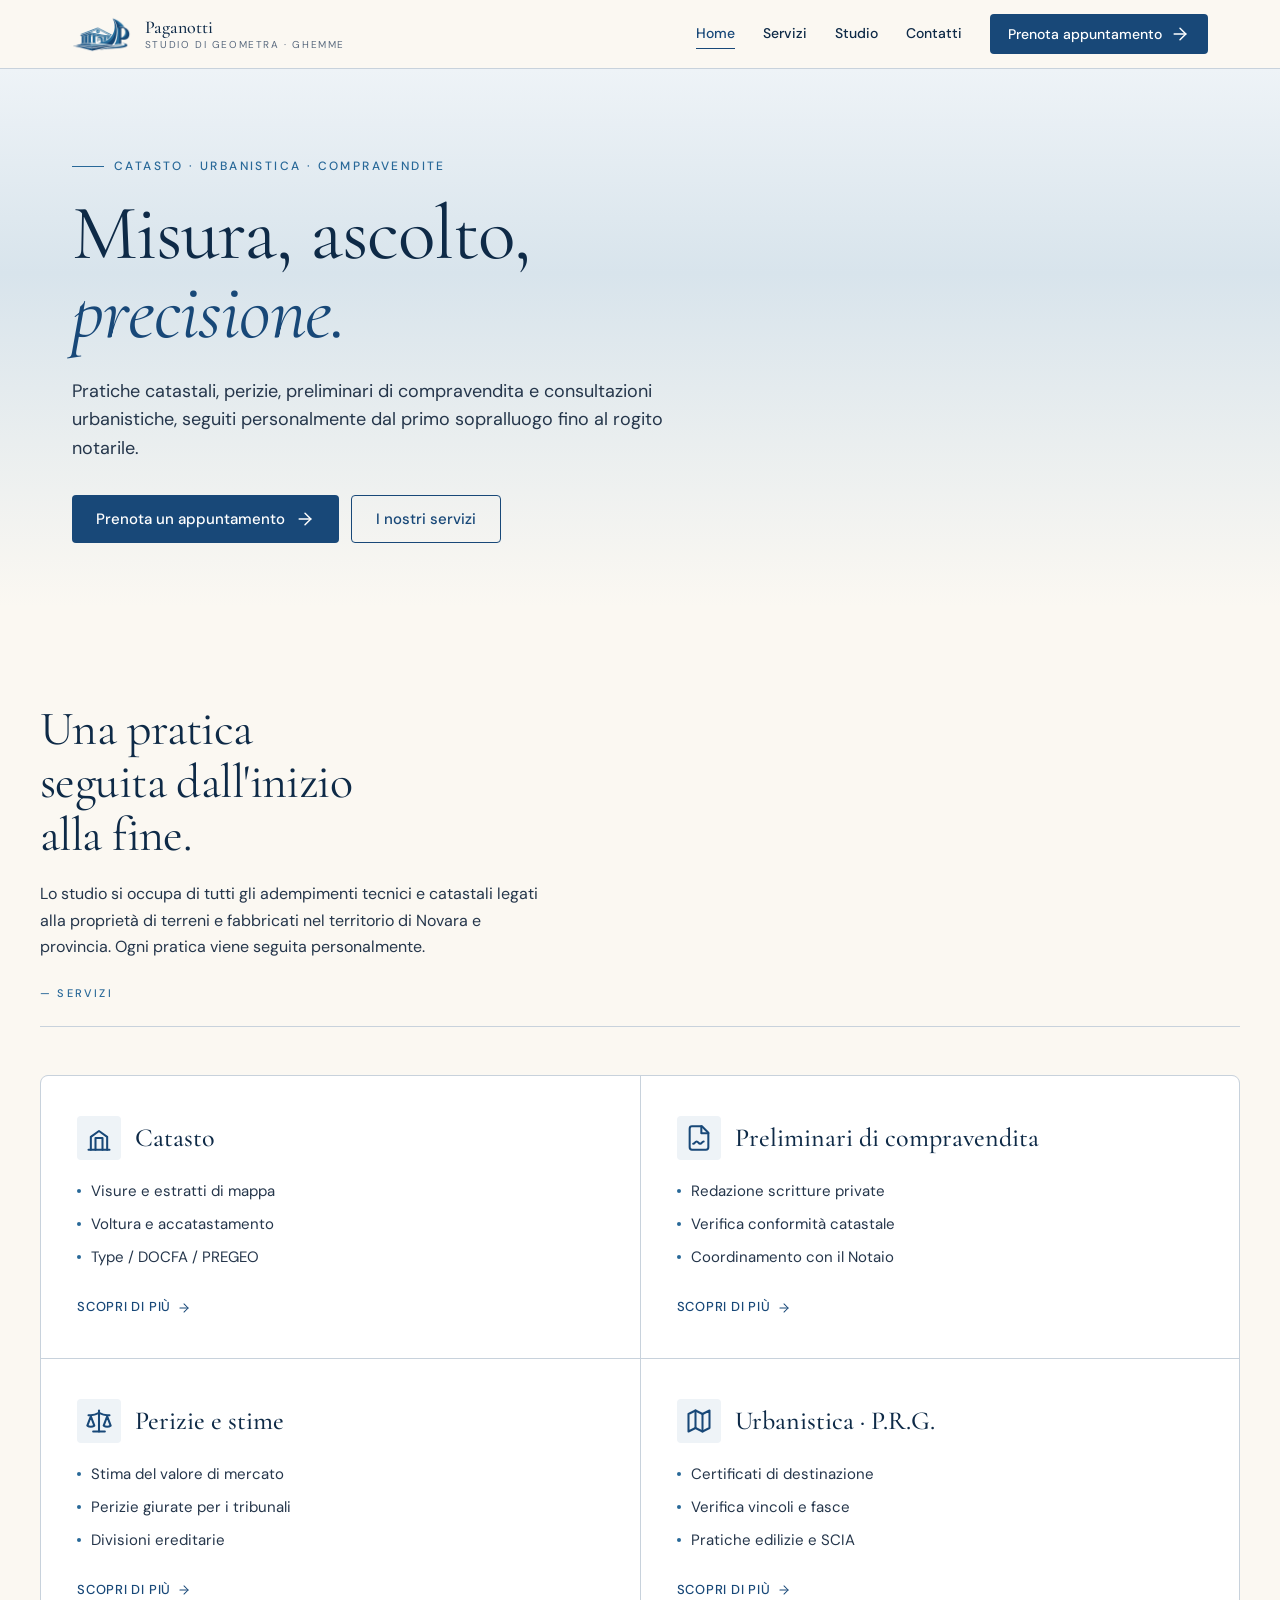
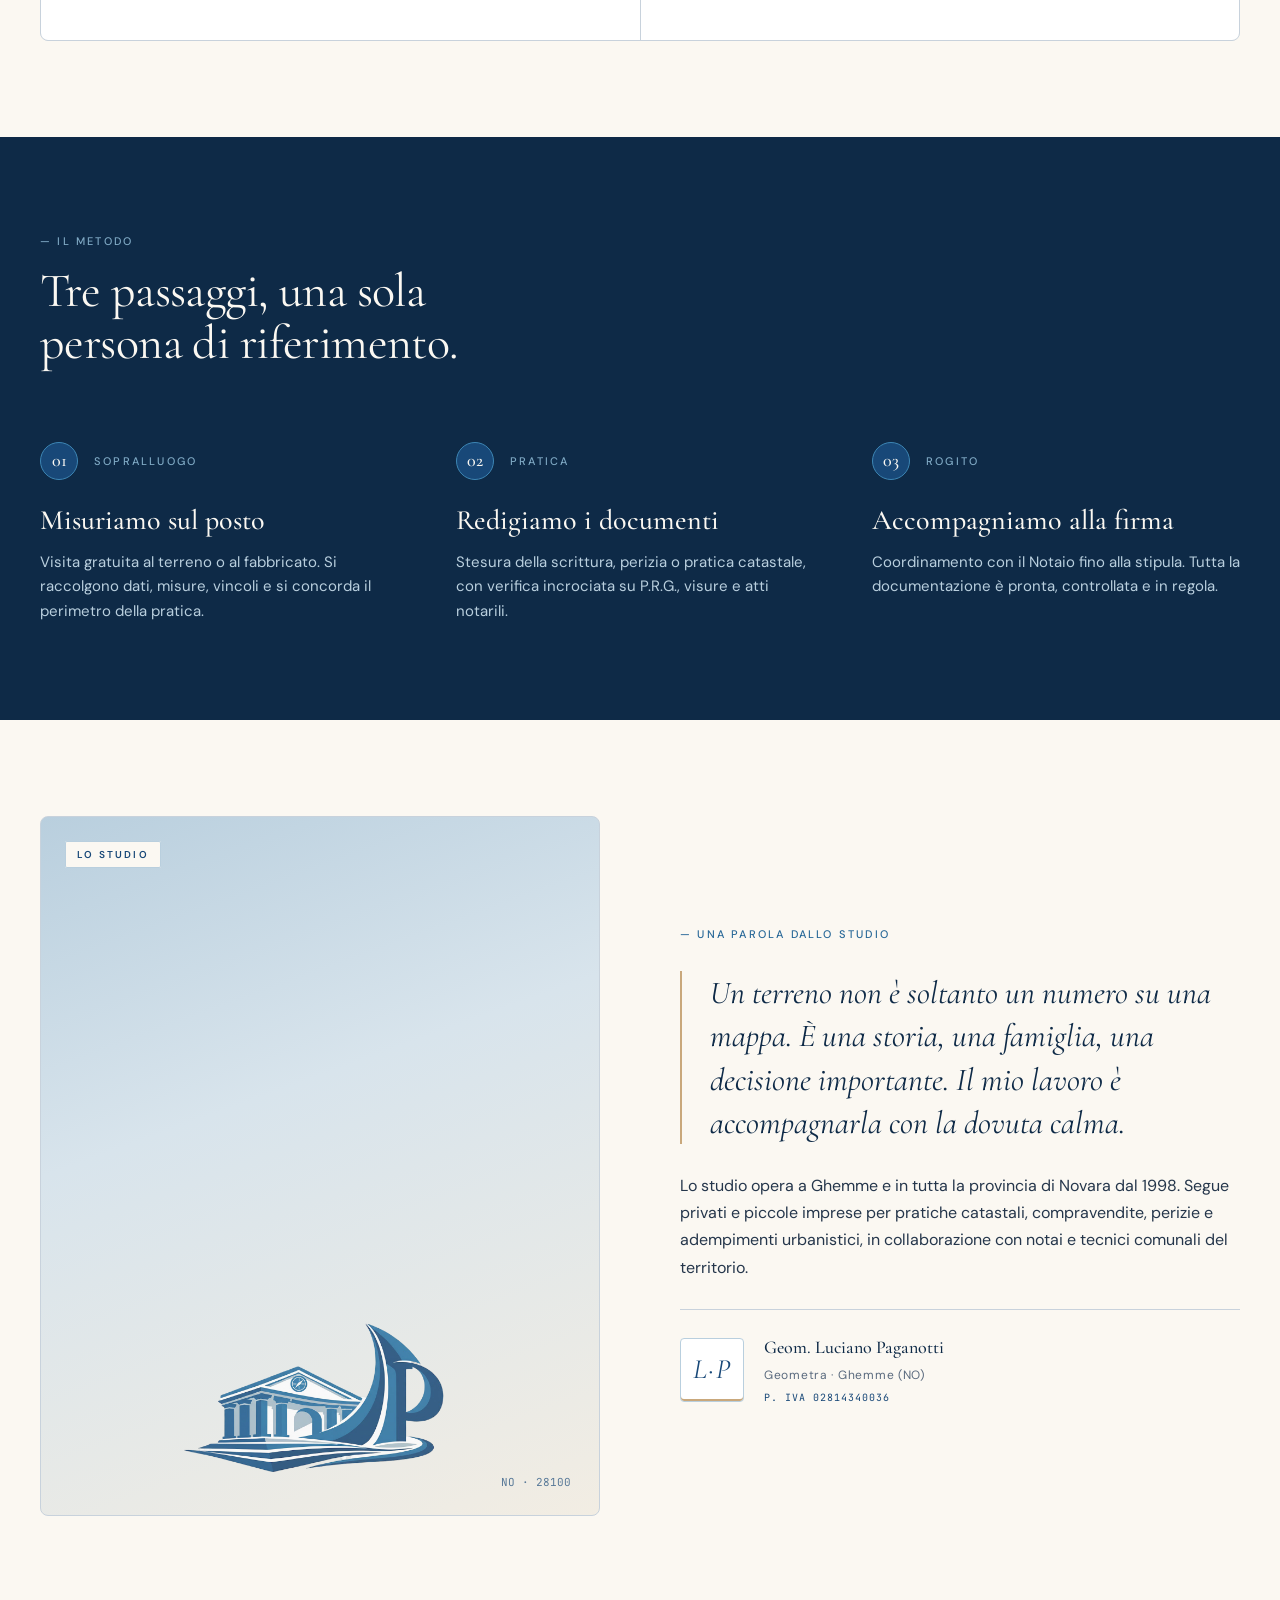
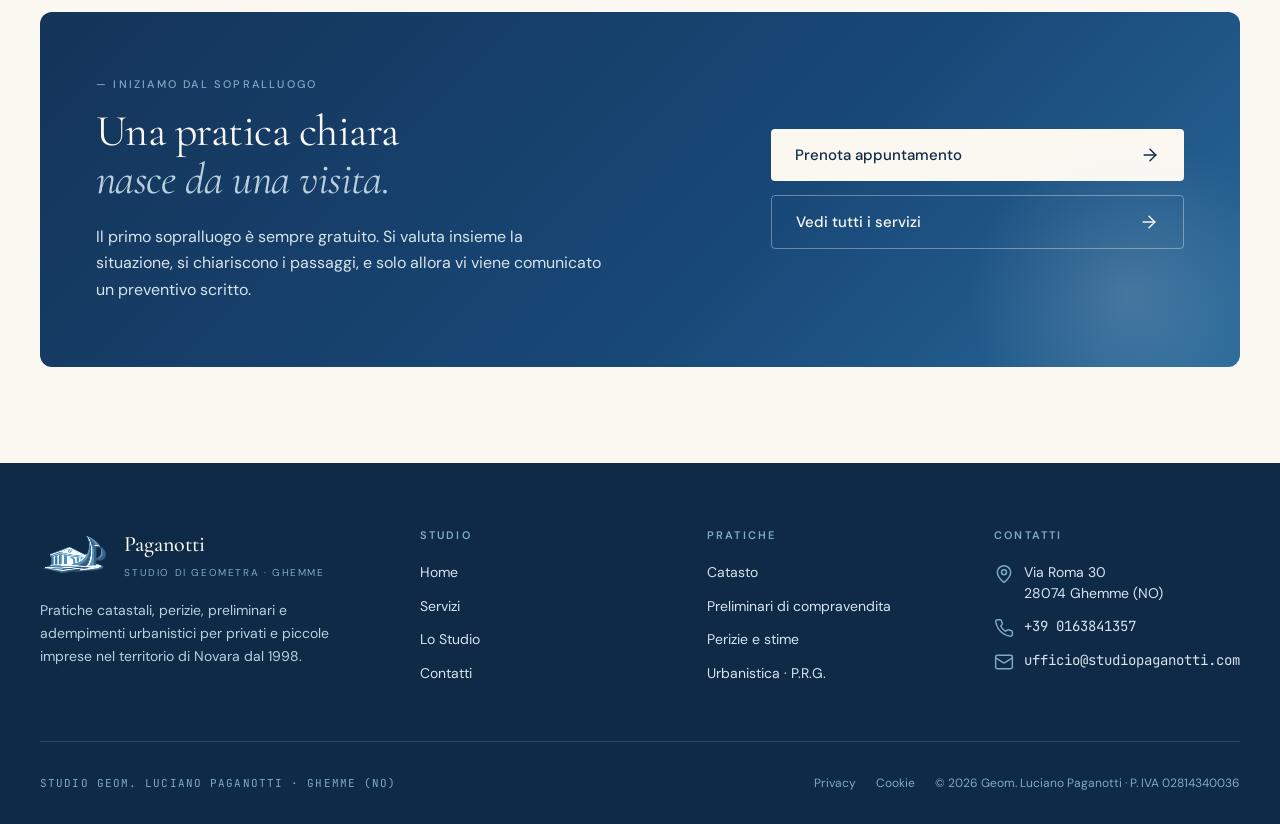
